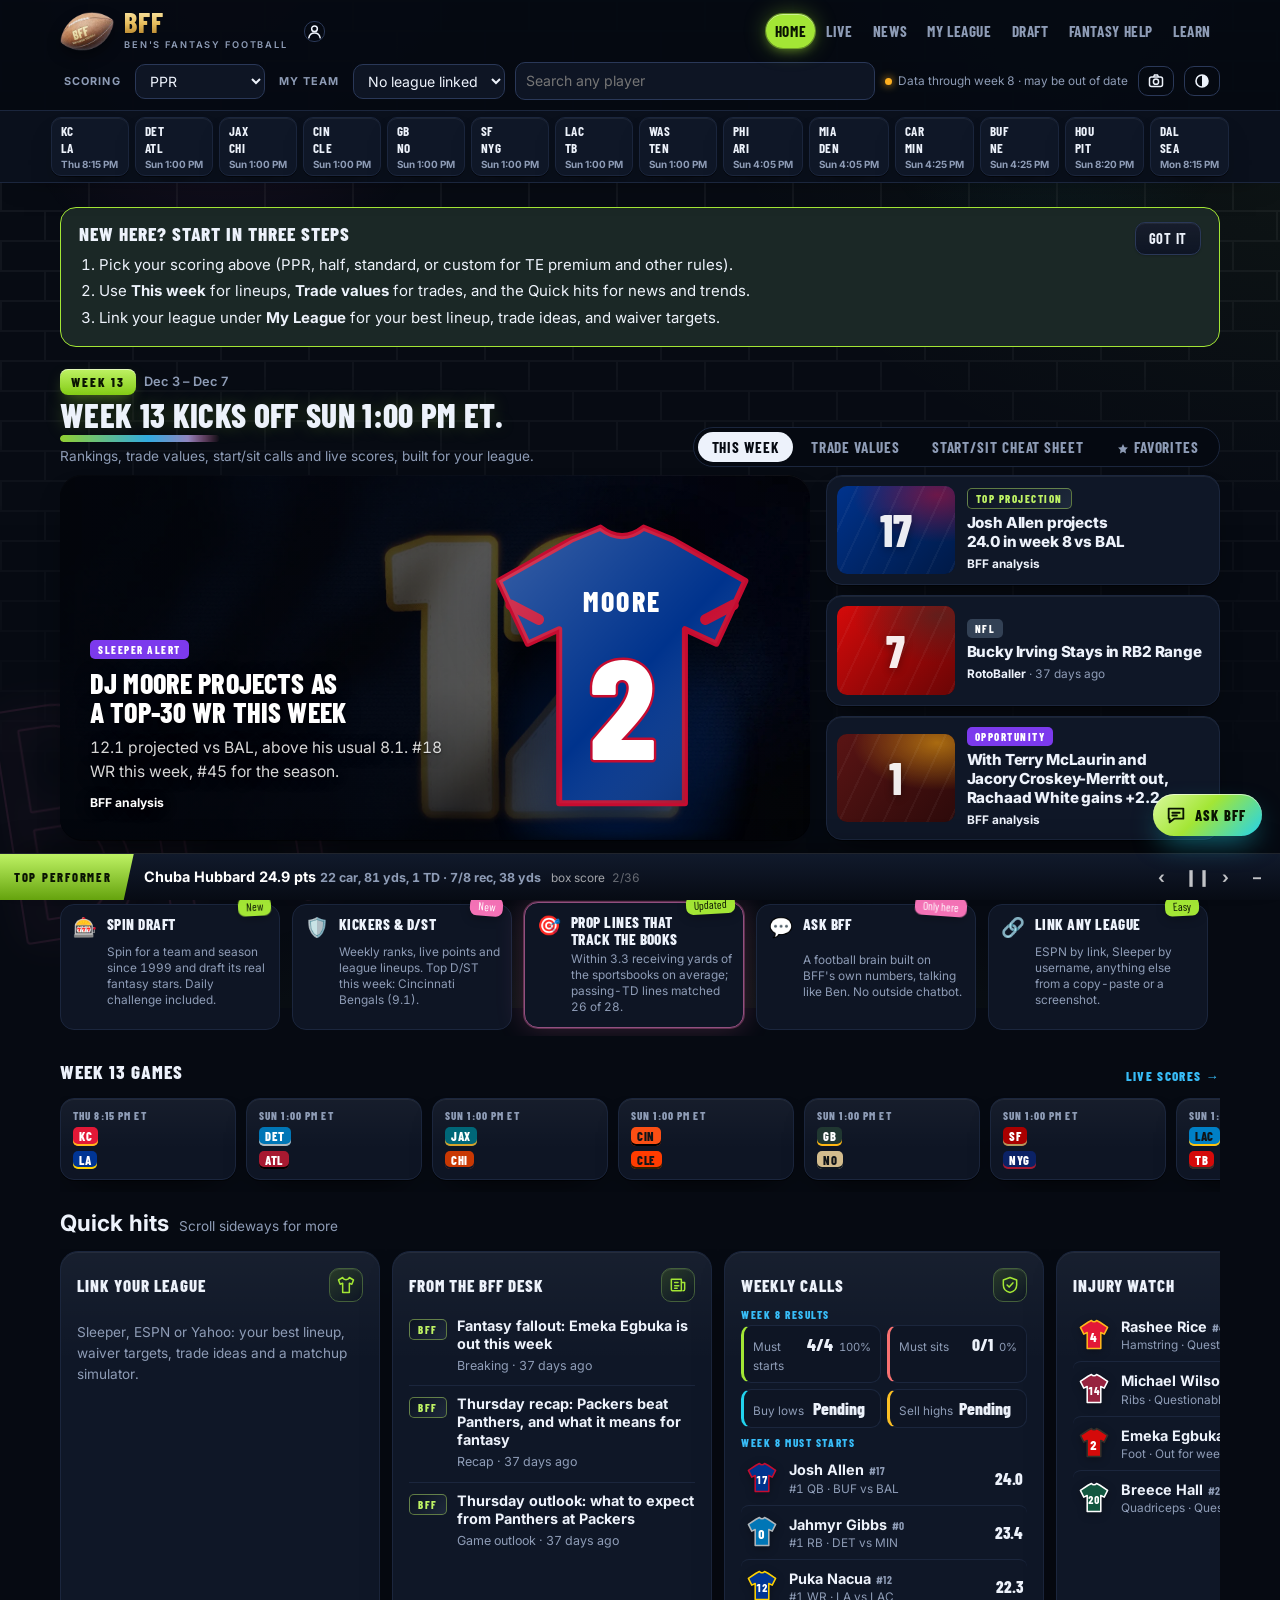
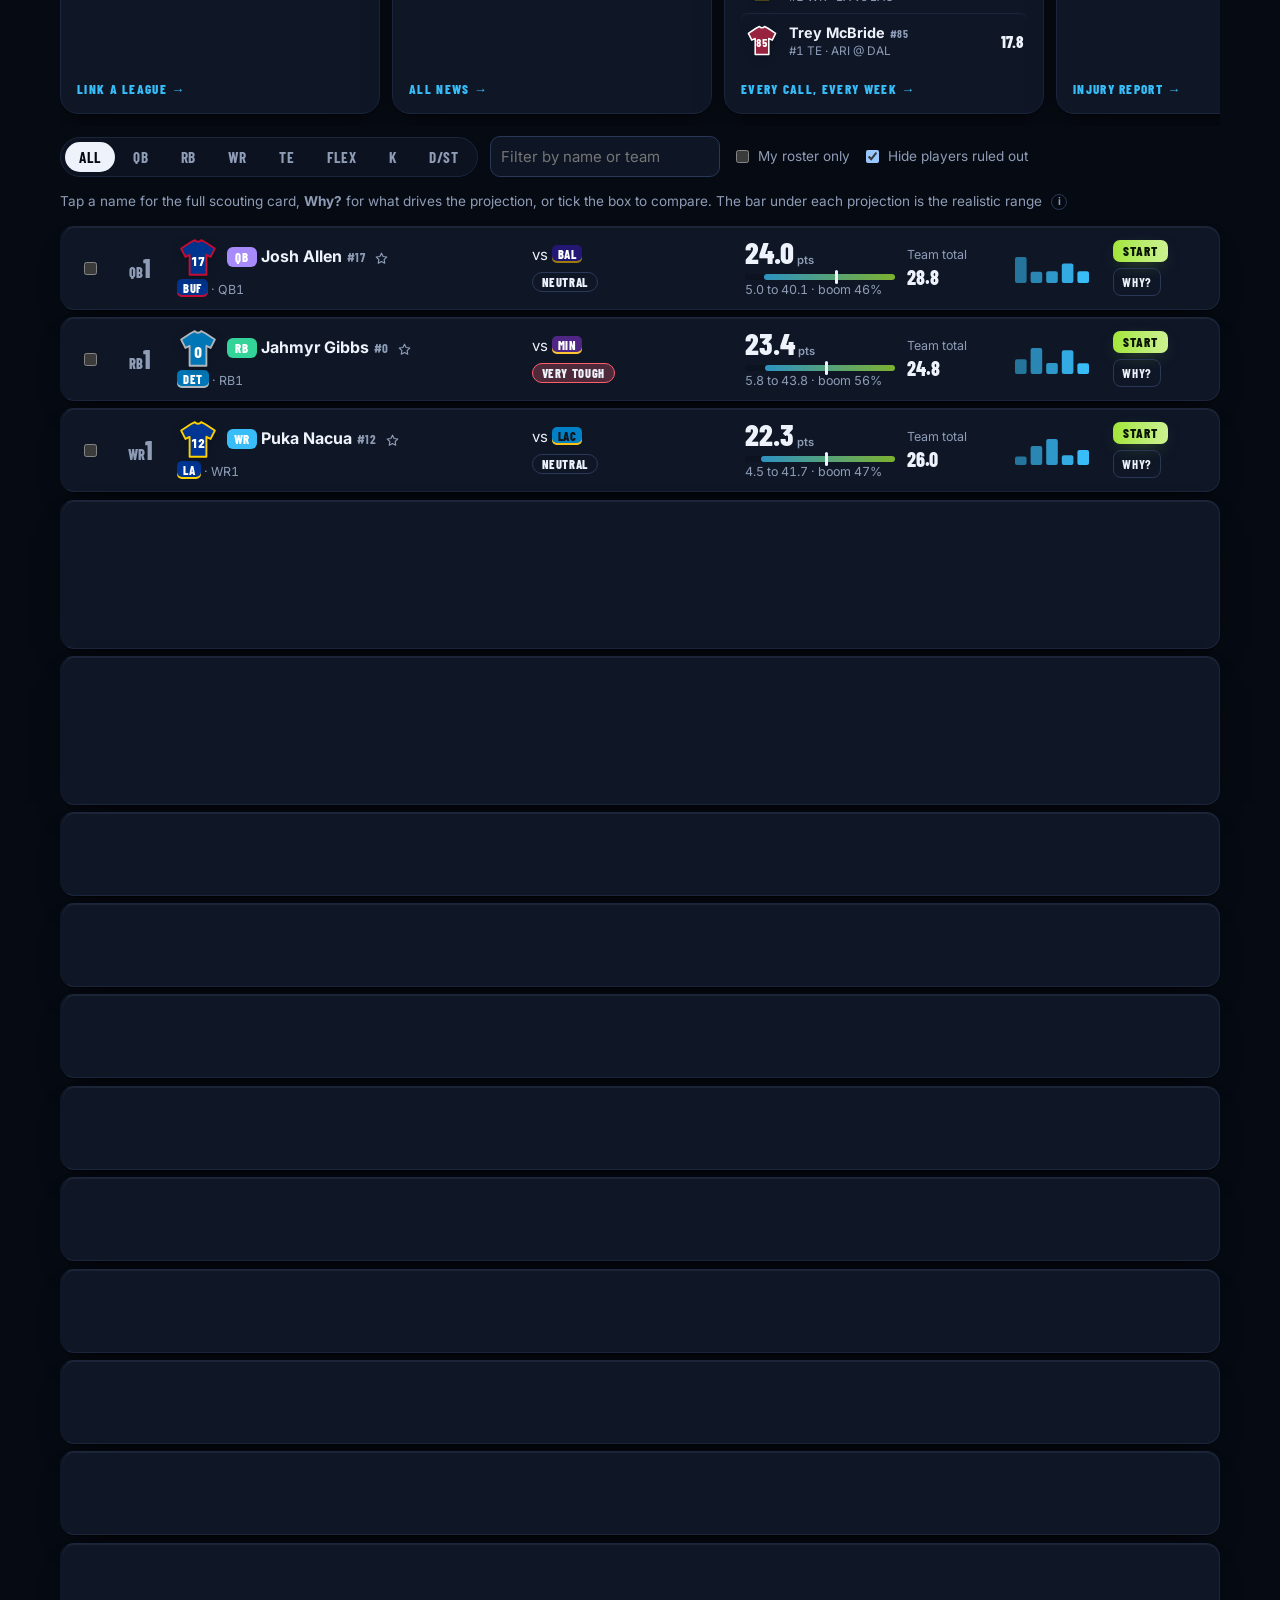
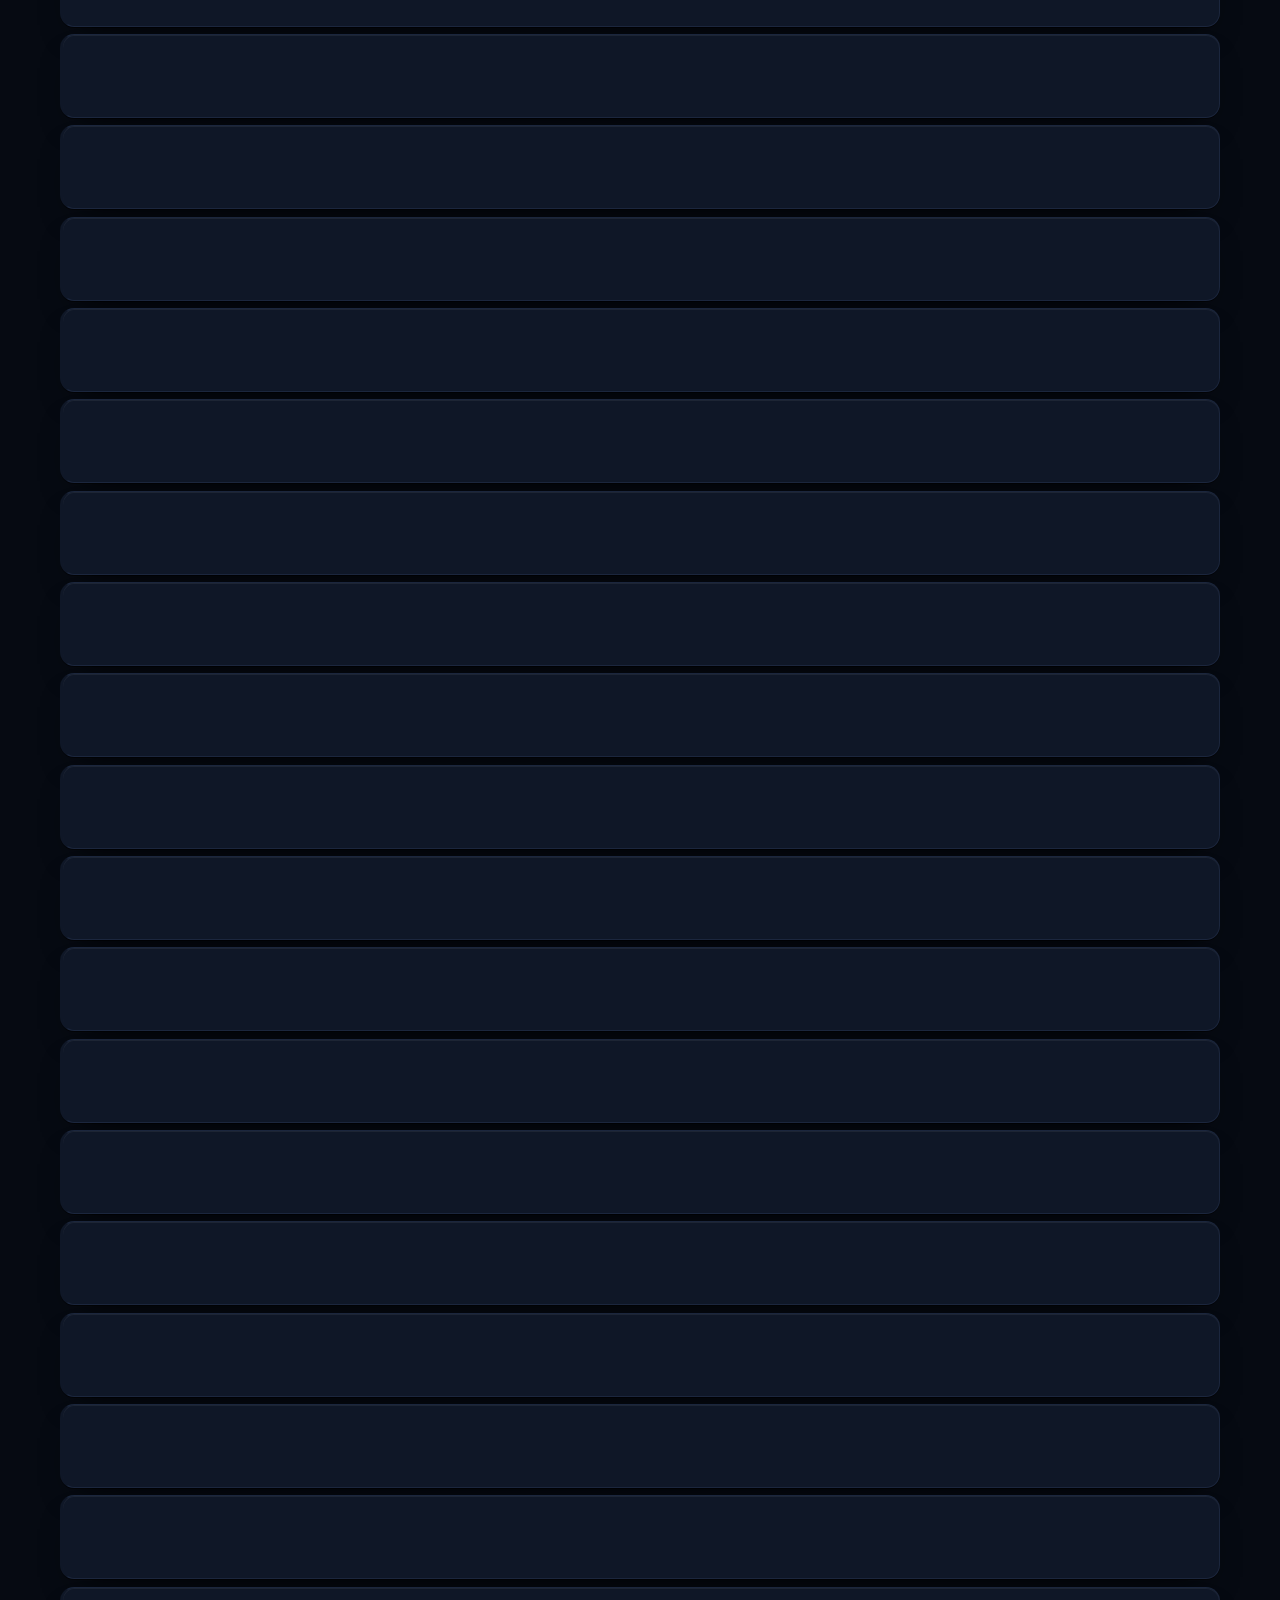
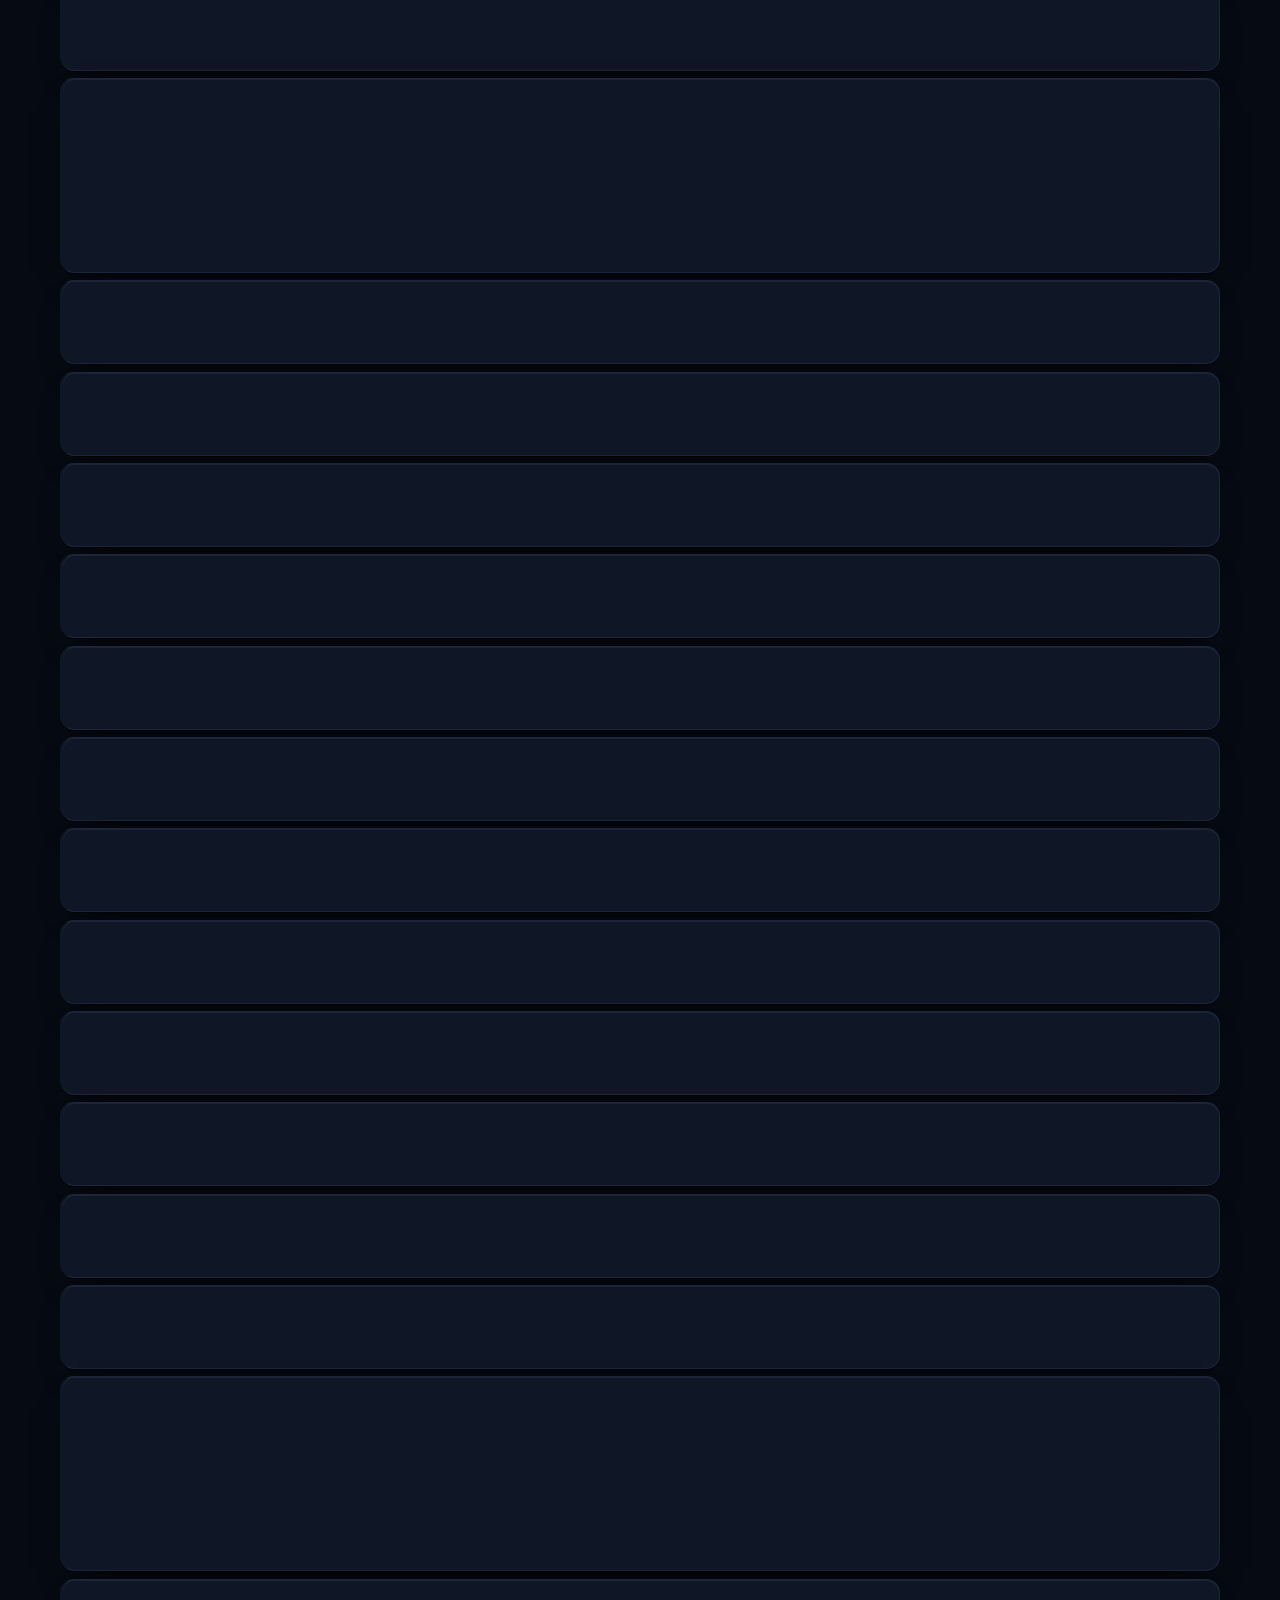
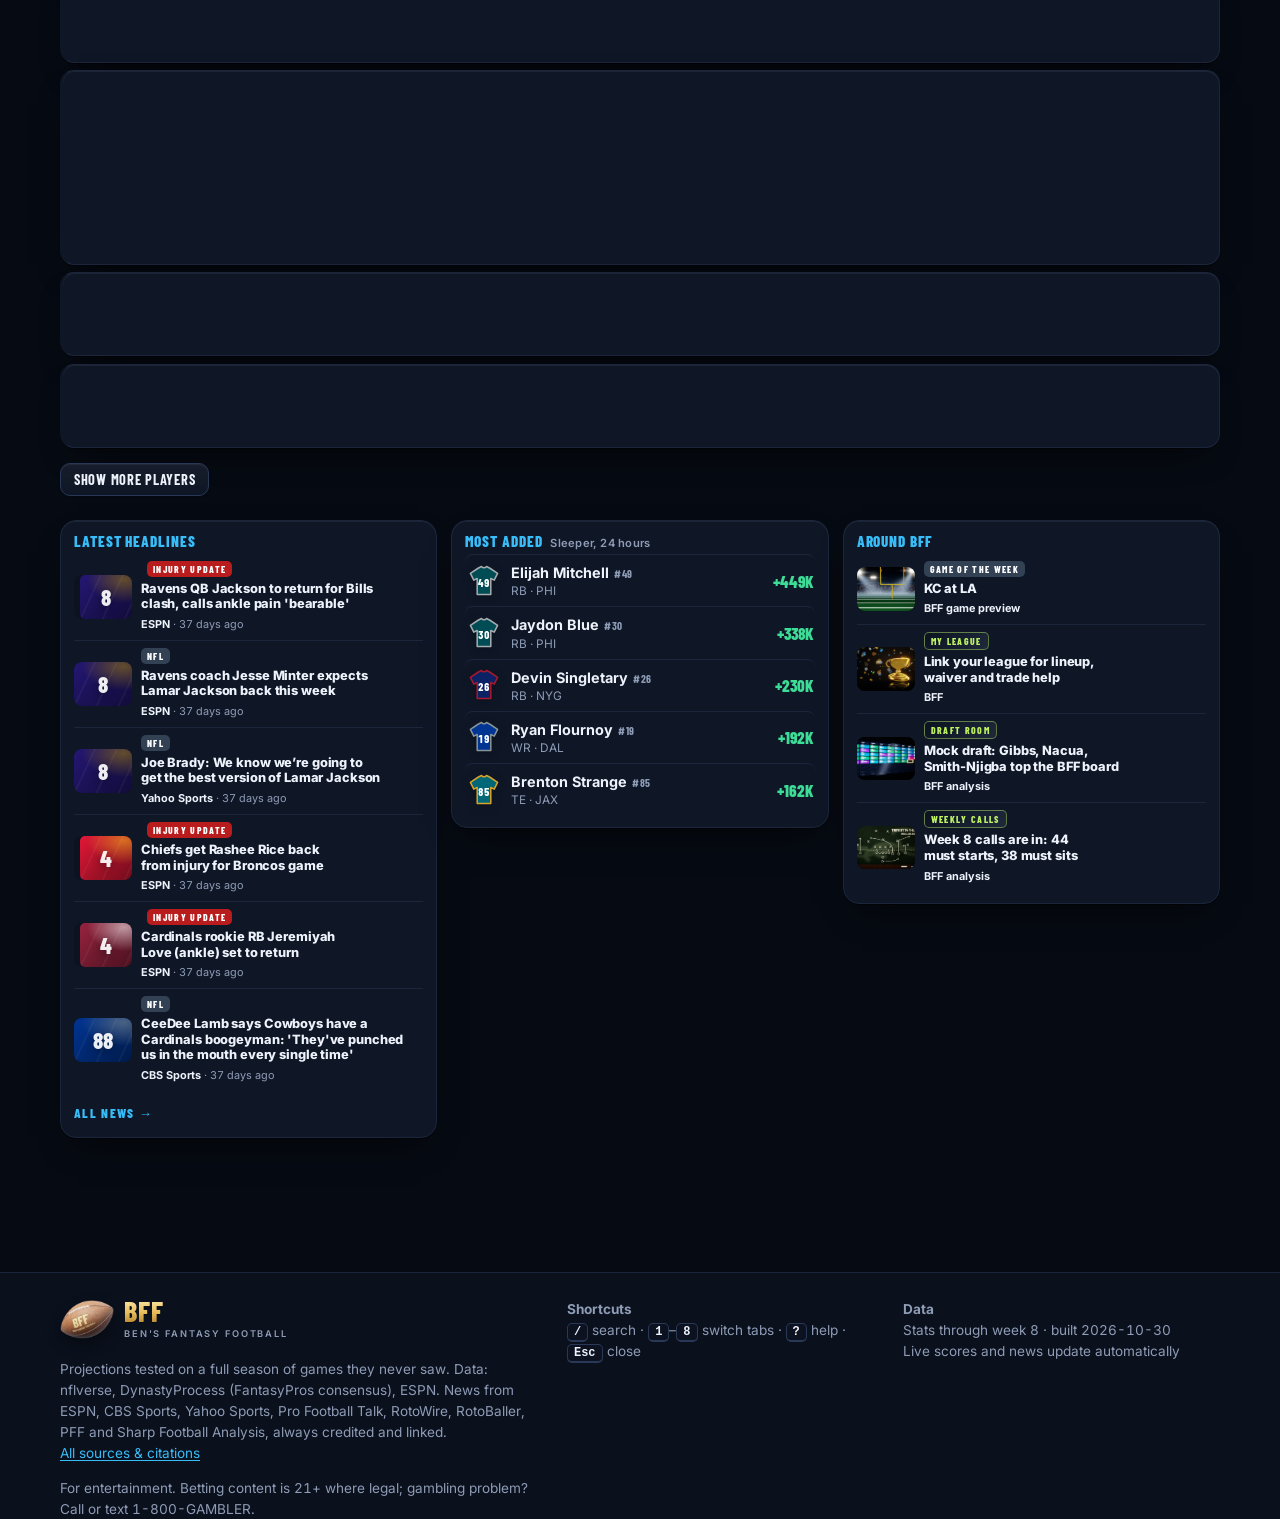
==== index.html @ 678c12a0 "Data update 2026-10-30-1916" ====
<!DOCTYPE html>
<html lang="en"><head><meta charset="utf-8"><meta name="viewport" content="width=device-width, initial-scale=1, viewport-fit=cover">
<title>BFF · Ben's Fantasy Football</title>
<script>try{var t0=localStorage.getItem('ff_theme');if(t0==null)t0='dark';if(t0==='dark'||t0==='light')document.documentElement.dataset.theme=t0}catch(e){document.documentElement.dataset.theme='dark'}</script>
<meta name="description" content="BFF · Ben's Fantasy Football: tested fantasy projections, start/sit calls, live scores, waivers, trades, and mock drafts.">
<meta property="og:title" content="BFF · Ben's Fantasy Football"><meta property="og:description" content="Tested fantasy football projections, start/sit calls, live scores, and mock drafts."><meta name="theme-color" content="#070b14">
<link rel="icon" type="image/png" href="[data-uri]"><link rel="apple-touch-icon" href="[data-uri]"><meta name="apple-mobile-web-app-capable" content="yes"><meta name="mobile-web-app-capable" content="yes"><meta name="apple-mobile-web-app-status-bar-style" content="black-translucent"><meta name="apple-mobile-web-app-title" content="BFF">
<link rel="preconnect" href="https://fonts.googleapis.com"><link rel="preconnect" href="https://fonts.gstatic.com" crossorigin>
<link href="https://fonts.googleapis.com/css2?family=Barlow+Condensed:ital,wght@0,600;0,700;0,800;1,800&family=Inter:wght@400;500;600;700&family=Permanent+Marker&display=swap" rel="stylesheet">
<style>:root{box-sizing:border-box;padding-top:env(safe-area-inset-top,0px);padding-bottom:env(safe-area-inset-bottom,0px);
--bg:#eef2f8;--bg2:#e1e7f2;--panel:rgba(255,255,255,.86);--solid:#fff;--line:#d3dbea;--line2:#bfcadf;--ink:#0b1222;--mute:#55627c;
--acc:#4d9e0b;--acc-ink:#0b1222;--acc2:#0891b2;--acc3:#c026d3;--warn:#d97706;--bad:#e11d48;--good:#059669;--live:#ef4444;
--QB:#7c3aed;--RB:#059669;--WR:#0284c7;--TE:#db2777;--glow:0 0 0 rgba(0,0,0,0);--shadow:0 1px 2px rgba(15,23,42,.06),0 8px 24px rgba(15,23,42,.06);
--yard:rgba(11,18,34,.045);--lightA:rgba(77,158,11,.10);--lightB:rgba(8,145,178,.10);--cond:"Barlow Condensed","Arial Narrow","Roboto Condensed",Impact,sans-serif}
@media (prefers-color-scheme:dark){:root:not([data-theme="light"]){--bg:#060a14;--bg2:#0c1324;--panel:rgba(15,23,42,.72);--solid:#0f172a;--line:#1e2a45;--line2:#2b3a5c;--ink:#eef3ff;--mute:#8d9cbc;
--acc:#b6ff3b;--acc-ink:#071003;--acc2:#22d3ee;--acc3:#ff4fd8;--warn:#ffb020;--bad:#ff5d6c;--good:#3ddc97;--live:#ff3b3b;--QB:#a78bfa;--RB:#34d399;--WR:#38bdf8;--TE:#f472b6;
--glow:0 0 24px rgba(182,255,59,.25);--shadow:0 10px 30px rgba(0,0,0,.35);--yard:rgba(255,255,255,.035);--lightA:rgba(182,255,59,.10);--lightB:rgba(34,211,238,.12)}}
:root[data-theme="dark"]{--bg:#060a14;--bg2:#0c1324;--panel:rgba(15,23,42,.72);--solid:#0f172a;--line:#1e2a45;--line2:#2b3a5c;--ink:#eef3ff;--mute:#8d9cbc;
--acc:#b6ff3b;--acc-ink:#071003;--acc2:#22d3ee;--acc3:#ff4fd8;--warn:#ffb020;--bad:#ff5d6c;--good:#3ddc97;--live:#ff3b3b;--QB:#a78bfa;--RB:#34d399;--WR:#38bdf8;--TE:#f472b6;
--glow:0 0 24px rgba(182,255,59,.25);--shadow:0 10px 30px rgba(0,0,0,.35);--yard:rgba(255,255,255,.035);--lightA:rgba(182,255,59,.10);--lightB:rgba(34,211,238,.12)}
*{box-sizing:border-box}html{scroll-padding-top:env(safe-area-inset-top,0px);scroll-behavior:smooth}
body{margin:0;color:var(--ink);font:15px/1.55 Inter,-apple-system,"Segoe UI",Roboto,Arial,sans-serif;font-variant-numeric:tabular-nums;-webkit-font-smoothing:antialiased;background:var(--bg);
background-image:radial-gradient(900px 500px at 8% -10%,var(--lightA),transparent 60%),radial-gradient(900px 500px at 92% -10%,var(--lightB),transparent 60%),repeating-linear-gradient(90deg,transparent 0 119px,var(--yard) 119px 120px);background-attachment:fixed}
a{color:inherit;text-decoration:none}a:hover{color:var(--acc2)}
.skip{position:absolute;left:-999px;top:8px;background:var(--acc);color:var(--acc-ink);padding:8px 12px;border-radius:8px;z-index:60}.skip:focus{left:8px}:focus-visible{outline:2px solid var(--acc2);outline-offset:2px}
/* ---------- header */
.top{position:sticky;top:0;z-index:30;background:color-mix(in srgb,var(--bg) 78%,transparent);backdrop-filter:blur(14px);-webkit-backdrop-filter:blur(14px);border-bottom:1px solid var(--line)}
.top>.in{max-width:1200px;margin:0 auto;padding:10px 20px;display:flex;align-items:center;gap:16px;flex-wrap:wrap}
.logo{display:flex;align-items:center;gap:10px}.logo svg{filter:drop-shadow(0 0 10px color-mix(in srgb,var(--acc) 50%,transparent))}
.word{font-family:var(--cond);font-weight:800;font-size:1.55rem;letter-spacing:.02em;line-height:1;text-transform:uppercase;background:linear-gradient(90deg,var(--acc),var(--acc2));-webkit-background-clip:text;background-clip:text;color:transparent}
.word small{display:block;font:600 .66rem/1.6 Inter,sans-serif;letter-spacing:.14em;color:var(--mute);-webkit-text-fill-color:var(--mute)}
nav.tabs{display:flex;gap:4px;flex-wrap:wrap;margin-left:auto}nav.tabs button{font:700 .98rem var(--cond);letter-spacing:.06em;text-transform:uppercase;background:transparent;border:1px solid transparent;color:var(--mute);padding:7px 13px;border-radius:999px;cursor:pointer}
nav.tabs button:hover{color:var(--ink);border-color:var(--line2)}nav.tabs button.on{background:var(--acc);color:var(--acc-ink);box-shadow:var(--glow)}
nav.tabs .livebtn.has::before{content:"";display:inline-block;width:8px;height:8px;border-radius:50%;background:var(--live);margin-right:6px;animation:pulse 1.4s infinite;vertical-align:1px}
.iconbtn{background:transparent;border:1px solid var(--line2);color:var(--ink);border-radius:10px;padding:6px 9px;cursor:pointer;display:inline-flex;align-items:center}
.ctrl{display:flex;gap:10px;align-items:center;flex-wrap:wrap;max-width:1200px;margin:0 auto;padding:0 20px 10px}.ctrl label{font:700 .68rem Inter,sans-serif;letter-spacing:.1em;text-transform:uppercase;color:var(--mute);margin-right:4px}
.ctrl select,.ctrl input{background:var(--solid);color:var(--ink);border:1px solid var(--line2);border-radius:10px;padding:7px 10px;font:inherit;font-size:.88rem}.ctrl .find{flex:1 1 220px;min-width:180px}
.fresh{font-size:.74rem;color:var(--mute);margin-left:auto;white-space:nowrap}.dot{display:inline-block;width:7px;height:7px;border-radius:50%;background:var(--good);margin-right:6px;box-shadow:0 0 8px var(--good)}.dot.old{background:var(--warn);box-shadow:0 0 8px var(--warn)}
/* ---------- ticker */
.ticker{overflow:hidden;border-top:1px solid var(--line);background:color-mix(in srgb,var(--solid) 60%,transparent)}.tk{display:flex;gap:10px;width:max-content;padding:7px 0;animation:tick 70s linear infinite}.ticker:hover .tk{animation-play-state:paused}
.tg{display:inline-flex;align-items:center;gap:8px;font:700 .95rem var(--cond);letter-spacing:.04em;padding:3px 12px;border-right:1px solid var(--line);white-space:nowrap;cursor:pointer}.tg .st{font:600 .7rem Inter,sans-serif;color:var(--mute);letter-spacing:.04em}
.tg .lv{color:var(--live)}.tg b.w{color:var(--acc)}
@keyframes tick{from{transform:translateX(0)}to{transform:translateX(-50%)}}@keyframes pulse{0%,100%{opacity:1;transform:scale(1)}50%{opacity:.35;transform:scale(.8)}}
/* ---------- layout */
main{max-width:1200px;margin:0 auto;padding:10px 20px 90px}.pane[hidden]{display:none}
.hero{position:relative;overflow:hidden;border:1px solid var(--line);border-radius:20px;padding:24px 26px;margin:16px 0;background:linear-gradient(135deg,color-mix(in srgb,var(--acc) 16%,var(--solid)),var(--solid) 45%,color-mix(in srgb,var(--acc2) 14%,var(--solid)));box-shadow:var(--shadow)}
.hero::after{content:"";position:absolute;inset:0;background:repeating-linear-gradient(90deg,transparent 0 59px,var(--yard) 59px 60px);pointer-events:none}
.hero h1{font:800 3rem/0.95 var(--cond);letter-spacing:.01em;text-transform:uppercase;margin:0}.hero h1 span{color:var(--acc);text-shadow:var(--glow)}.hero p{margin:8px 0 0;color:var(--mute);max-width:62ch;position:relative;z-index:1}
.hstats{display:flex;gap:10px;flex-wrap:wrap;margin-top:16px;position:relative;z-index:1}.hs{background:color-mix(in srgb,var(--solid) 70%,transparent);border:1px solid var(--line);border-radius:12px;padding:8px 14px}.hs b{display:block;font:800 1.5rem/1 var(--cond)}.hs span{font-size:.7rem;letter-spacing:.08em;text-transform:uppercase;color:var(--mute);font-weight:700}
.vh{display:flex;align-items:flex-end;justify-content:space-between;gap:12px;flex-wrap:wrap;margin:22px 0 8px}.vh h1{font:800 2.2rem/1 var(--cond);text-transform:uppercase;letter-spacing:.02em;margin:0}.vh p{margin:4px 0 0;color:var(--mute);max-width:70ch}
.panel{background:var(--panel);border:1px solid var(--line);border-radius:18px;padding:18px 20px;margin:14px 0;box-shadow:var(--shadow);backdrop-filter:blur(8px)}
.panel h2{font:800 1.35rem/1.1 var(--cond);letter-spacing:.03em;text-transform:uppercase;margin:0 0 10px;display:flex;align-items:center;gap:10px}.panel h2::before{content:"";width:10px;height:10px;transform:rotate(45deg);background:var(--acc);box-shadow:var(--glow)}
h3{font:800 1rem var(--cond);letter-spacing:.08em;text-transform:uppercase;color:var(--acc2);margin:16px 0 6px}
.m{color:var(--mute);font-size:.85rem}.grid2{display:grid;grid-template-columns:repeat(auto-fit,minmax(330px,1fr));gap:14px}
button.btn{font:700 .95rem var(--cond);letter-spacing:.06em;text-transform:uppercase;background:var(--acc);color:var(--acc-ink);border:0;border-radius:10px;padding:9px 16px;cursor:pointer;box-shadow:var(--glow)}button.btn:hover{filter:brightness(1.08)}
button.ghost{font:700 .9rem var(--cond);letter-spacing:.05em;text-transform:uppercase;background:transparent;color:var(--ink);border:1px solid var(--line2);border-radius:10px;padding:7px 13px;cursor:pointer}button.ghost:hover{border-color:var(--acc2);color:var(--acc2)}
input,select,textarea{font:inherit;color:var(--ink);background:var(--solid);border:1px solid var(--line2);border-radius:10px;padding:8px 10px;width:100%}textarea{min-height:110px;font:.8rem/1.4 ui-monospace,Menlo,monospace}label.lb{display:block;font:700 .68rem Inter,sans-serif;letter-spacing:.1em;text-transform:uppercase;color:var(--mute);margin:8px 0 4px}
.chk{display:inline-flex;align-items:center;gap:6px;font-size:.85rem;color:var(--mute);cursor:pointer}.chk input{width:auto}
.pills{display:inline-flex;gap:4px;background:var(--bg2);border:1px solid var(--line);border-radius:999px;padding:4px;flex-wrap:wrap}.pills button{font:700 .95rem var(--cond);letter-spacing:.06em;text-transform:uppercase;border:0;background:transparent;color:var(--mute);padding:6px 14px;border-radius:999px;cursor:pointer}.pills button.on{background:var(--ink);color:var(--bg)}
.bar{display:flex;gap:12px;align-items:center;flex-wrap:wrap;margin:6px 0 12px}
.empty{border:1px dashed var(--line2);border-radius:14px;padding:26px;text-align:center;color:var(--mute)}
.note{border-left:3px solid var(--acc2);background:color-mix(in srgb,var(--acc2) 8%,transparent);border-radius:0 10px 10px 0;padding:10px 14px;font-size:.88rem;margin:10px 0}
/* ---------- badges, chips */
.pos{display:inline-flex;align-items:center;justify-content:center;min-width:30px;height:20px;padding:0 6px;border-radius:6px;font:800 .8rem var(--cond);letter-spacing:.05em;color:#fff}.pos.QB{background:var(--QB)}.pos.RB{background:var(--RB)}.pos.WR{background:var(--WR)}.pos.TE{background:var(--TE)}
.team{display:inline-flex;align-items:center;gap:6px;font:700 .9rem var(--cond);letter-spacing:.05em}.team i{width:9px;height:9px;border-radius:50%;display:inline-block;box-shadow:0 0 0 1px var(--line2)}
.inj{display:inline-block;font:800 .72rem var(--cond);letter-spacing:.05em;padding:1px 6px;border-radius:5px;background:var(--bad);color:#fff;margin-left:6px;vertical-align:2px}.inj.Q{background:var(--warn);color:#1b1300}
.prac{display:inline-block;font:700 .68rem Inter,sans-serif;padding:1px 6px;border-radius:5px;border:1px solid var(--line2);color:var(--mute);margin-left:4px;vertical-align:2px}
.gr{display:inline-block;padding:2px 9px;border-radius:999px;font:800 .78rem var(--cond);letter-spacing:.05em;text-transform:uppercase;border:1px solid var(--line2)}
.gr.g2{background:color-mix(in srgb,var(--good) 26%,transparent);border-color:var(--good)}.gr.g1{background:color-mix(in srgb,var(--good) 12%,transparent)}.gr.b1{background:color-mix(in srgb,var(--bad) 12%,transparent)}.gr.b2{background:color-mix(in srgb,var(--bad) 26%,transparent);border-color:var(--bad)}
.verdict{display:inline-block;font:800 .82rem var(--cond);letter-spacing:.08em;text-transform:uppercase;padding:3px 10px;border-radius:7px}.verdict.start{background:var(--acc);color:var(--acc-ink);box-shadow:var(--glow)}.verdict.flex{background:color-mix(in srgb,var(--acc2) 22%,transparent);color:var(--ink);border:1px solid var(--acc2)}.verdict.sit{background:transparent;color:var(--mute);border:1px solid var(--line2)}
.pill{display:inline-block;font:700 .72rem Inter,sans-serif;padding:1px 8px;border-radius:999px;background:color-mix(in srgb,var(--acc3) 16%,transparent);border:1px solid color-mix(in srgb,var(--acc3) 45%,transparent)}
.tip{display:inline-flex;align-items:center;justify-content:center;width:16px;height:16px;border-radius:50%;border:1px solid var(--line2);font:700 .66rem Inter,sans-serif;color:var(--mute);cursor:help;position:relative;margin-left:5px;vertical-align:1px}
.tip:hover::after,.tip:focus::after{content:attr(data-tip);position:absolute;left:50%;bottom:130%;transform:translateX(-50%);width:max-content;max-width:260px;background:var(--ink);color:var(--bg);font:500 .78rem/1.4 Inter,sans-serif;text-transform:none;letter-spacing:0;padding:8px 10px;border-radius:8px;z-index:40;white-space:normal;box-shadow:var(--shadow)}
/* ---------- rankings */
.tier{display:flex;align-items:center;gap:10px;margin:18px 0 6px;font:800 1.05rem var(--cond);letter-spacing:.08em;text-transform:uppercase;color:var(--acc2)}.tier::after{content:"";flex:1;height:1px;background:linear-gradient(90deg,var(--acc2),transparent)}.tier span{font:600 .78rem Inter,sans-serif;letter-spacing:0;text-transform:none;color:var(--mute)}
.row{display:grid;grid-template-columns:26px 50px minmax(200px,1.7fr) minmax(130px,1fr) 150px 96px 86px 92px;gap:12px;align-items:center;background:var(--panel);border:1px solid var(--line);border-radius:14px;padding:10px 14px;margin:7px 0;transition:border-color .15s,transform .15s}
.row:hover{border-color:var(--line2);transform:translateY(-1px)}.row.sel{border-color:var(--acc);box-shadow:var(--glow)}.row input{width:auto;accent-color:var(--acc)}
.rk{font:800 1.6rem/1 var(--cond);color:var(--mute);text-align:center}.pnm{font-weight:700;font-size:1rem}.pnm:hover{color:var(--acc2)}.sub{color:var(--mute);font-size:.78rem}
.proj{font:800 1.9rem/1 var(--cond)}.proj small{font:600 .7rem Inter,sans-serif;color:var(--mute);margin-left:3px}
.rng{position:relative;height:6px;border-radius:99px;background:var(--bg2);margin-top:6px}.rng i{position:absolute;top:0;height:100%;border-radius:99px;background:linear-gradient(90deg,var(--acc2),var(--acc));opacity:.75}.rng u{position:absolute;top:-4px;width:3px;height:14px;border-radius:2px;background:var(--ink)}
.spark{display:block}.whybtn{font:700 .8rem var(--cond);letter-spacing:.06em;text-transform:uppercase;background:transparent;border:1px solid var(--line2);color:var(--ink);border-radius:8px;padding:5px 8px;cursor:pointer}.whybtn:hover{border-color:var(--acc);color:var(--acc)}
.why{grid-column:1/-1;border-top:1px dashed var(--line2);padding-top:10px;margin-top:4px;display:grid;grid-template-columns:minmax(260px,1fr) minmax(260px,1.2fr);gap:18px}
.wb{display:grid;grid-template-columns:120px 1fr 52px;gap:8px;align-items:center;font-size:.84rem;margin:5px 0}.wb .t{height:9px;border-radius:99px;background:var(--bg2);position:relative}.wb .t i{position:absolute;top:0;height:100%;border-radius:99px}.wb b{text-align:right;font-family:var(--cond);font-size:1rem}
@media(max-width:900px){.row{grid-template-columns:24px 36px 1fr 96px;row-gap:6px}.row .c-vegas,.row .c-spark{display:none}.row .c-match{grid-column:3}.row .c-verd{grid-column:4}.why{grid-template-columns:1fr}}
.tray{position:fixed;left:50%;bottom:16px;transform:translateX(-50%);z-index:35;width:min(1100px,calc(100% - 24px));background:var(--solid);border:1px solid var(--acc);border-radius:18px;box-shadow:var(--shadow),var(--glow);padding:14px 16px}
.tray h2{font:800 1.2rem var(--cond);text-transform:uppercase;letter-spacing:.04em;margin:0 0 8px}.cmp{display:grid;grid-template-columns:repeat(auto-fit,minmax(210px,1fr));gap:10px}
.cbox{border:1px solid var(--line);border-radius:12px;padding:10px 12px;background:var(--panel)}.cbox.win{border-color:var(--acc);box-shadow:var(--glow)}.cbox .big{font:800 2rem/1 var(--cond)}
/* ---------- player card */
.pcard{position:relative;overflow:hidden;border-radius:22px;border:1px solid var(--line);padding:22px 24px;background:linear-gradient(135deg,color-mix(in srgb,var(--pc) 30%,var(--solid)),var(--solid) 55%);box-shadow:var(--shadow)}
.pcard::before{content:"";position:absolute;right:-60px;top:-60px;width:260px;height:260px;border-radius:50%;background:radial-gradient(circle,color-mix(in srgb,var(--pc) 45%,transparent),transparent 70%)}
.pname{font:800 3rem/0.95 var(--cond);text-transform:uppercase;letter-spacing:.01em;margin:6px 0 4px;position:relative}.pmeta{color:var(--mute);position:relative}
.tiles{display:grid;grid-template-columns:repeat(auto-fit,minmax(150px,1fr));gap:10px;margin-top:16px;position:relative}.tile{background:color-mix(in srgb,var(--solid) 75%,transparent);border:1px solid var(--line);border-radius:14px;padding:10px 12px}
.tile span{display:flex;align-items:center;font:700 .66rem Inter,sans-serif;letter-spacing:.1em;text-transform:uppercase;color:var(--mute)}.tile b{display:block;font:800 1.7rem/1.05 var(--cond);margin-top:3px}.tile em{font-style:normal;font-size:.76rem;color:var(--mute)}
.strip{display:grid;grid-template-columns:repeat(auto-fill,minmax(92px,1fr));gap:8px}.wk{border-radius:12px;padding:8px 10px;border:1px solid var(--line);text-align:center}.wk b{display:block;font:800 1.25rem var(--cond)}.wk span{font-size:.72rem;color:var(--mute)}
.chart{width:100%;height:auto;display:block}.chart text{font:600 10px Inter,sans-serif;fill:var(--mute)}
.key{margin:0;padding-left:18px}.key li{margin:6px 0}
/* ---------- tables */
.scroll{overflow-x:auto}table{border-collapse:collapse;width:100%;min-width:520px;font-size:.88rem}th{font:700 .68rem Inter,sans-serif;letter-spacing:.1em;text-transform:uppercase;color:var(--mute);text-align:left;padding:8px;border-bottom:2px solid var(--acc2)}td{padding:8px;border-bottom:1px solid var(--line)}tr:hover td{background:color-mix(in srgb,var(--acc2) 6%,transparent)}
.heat td{text-align:center;font:800 1.05rem var(--cond);letter-spacing:.02em}.heat td:first-child{text-align:left}.heat td .sub{font:500 .68rem Inter,sans-serif}
.mrow{display:flex;justify-content:space-between;align-items:center;gap:10px;padding:8px 0;border-bottom:1px solid var(--line);font-size:.9rem}.mrow:last-child{border-bottom:0}.mrow b{font-family:var(--cond);font-size:1.1rem}
/* ---------- live */
.games{display:grid;grid-template-columns:repeat(auto-fill,minmax(260px,1fr));gap:12px}
.game{position:relative;border:1px solid var(--line);border-radius:16px;padding:12px 14px;background:var(--panel);cursor:pointer;transition:transform .15s,border-color .15s}.game:hover{transform:translateY(-2px);border-color:var(--acc2)}
.game.in{border-color:var(--live);box-shadow:0 0 0 1px var(--live),0 0 22px color-mix(in srgb,var(--live) 30%,transparent)}.game.rz::after{content:"RED ZONE";position:absolute;right:12px;bottom:10px;font:800 .7rem var(--cond);letter-spacing:.1em;color:var(--live)}
.gtop{display:flex;justify-content:space-between;font:700 .72rem Inter,sans-serif;letter-spacing:.06em;text-transform:uppercase;color:var(--mute);margin-bottom:6px}.gtop .lv{color:var(--live)}.gtop .lv::before{content:"";display:inline-block;width:7px;height:7px;border-radius:50%;background:var(--live);margin-right:5px;animation:pulse 1.4s infinite}
.gteam{display:flex;justify-content:space-between;align-items:center;font:800 1.5rem/1.25 var(--cond);letter-spacing:.03em}.gteam .sc{font-size:1.9rem}.gteam.lose{opacity:.55}.gteam .poss::after{content:"\25C2";color:var(--acc);margin-left:6px;font-size:1rem}
.gfoot{display:flex;justify-content:space-between;gap:8px;font-size:.74rem;color:var(--mute);margin-top:4px}
.drawer{border:1px solid var(--acc2);border-radius:18px;background:var(--solid);padding:16px 18px;margin:14px 0;box-shadow:var(--shadow)}
.fpt{font:800 1.15rem var(--cond);color:var(--acc)}
.prog{height:8px;border-radius:99px;background:var(--bg2);position:relative;overflow:hidden;margin-top:4px}.prog i{position:absolute;inset:0 auto 0 0;border-radius:99px;background:linear-gradient(90deg,var(--acc2),var(--acc))}
/* ---------- league + help */
.trade{display:grid;grid-template-columns:1fr auto 1fr;gap:10px;align-items:center;border:1px solid var(--line);border-radius:14px;padding:10px 12px;margin:8px 0;background:var(--panel)}.trade .arrow{font:800 1.4rem var(--cond);color:var(--acc)}
.gain{font-weight:800}.gain.pos{color:var(--good)}.gain.neg{color:var(--bad)}
.steps{display:grid;grid-template-columns:repeat(auto-fit,minmax(220px,1fr));gap:12px;counter-reset:s}.step{border:1px solid var(--line);border-radius:14px;padding:14px;background:var(--panel);counter-increment:s;position:relative}.step::before{content:counter(s);position:absolute;right:12px;top:6px;font:800 2.4rem var(--cond);color:color-mix(in srgb,var(--acc) 55%,transparent)}.step b{font:800 1.15rem var(--cond);text-transform:uppercase;letter-spacing:.04em}
.gloss{display:grid;grid-template-columns:repeat(auto-fit,minmax(260px,1fr));gap:10px}.gloss div{border:1px solid var(--line);border-radius:12px;padding:10px 12px;background:var(--panel)}.gloss b{display:block;font:800 1.05rem var(--cond);letter-spacing:.04em;text-transform:uppercase;color:var(--acc2)}
details.fold{border:1px solid var(--line);border-radius:14px;background:var(--panel);padding:0 16px;margin:10px 0}details.fold[open]{padding-bottom:14px}details.fold summary{cursor:pointer;list-style:none;padding:12px 0;font:800 1.05rem var(--cond);letter-spacing:.05em;text-transform:uppercase;display:flex;justify-content:space-between}details.fold summary::after{content:"+";color:var(--acc)}details.fold[open] summary::after{content:"\2013"}details.fold summary::-webkit-details-marker{display:none}
.welcome{display:flex;gap:16px;align-items:flex-start;justify-content:space-between;border:1px solid var(--acc);border-radius:16px;padding:14px 18px;background:color-mix(in srgb,var(--acc) 9%,var(--solid));margin:14px 0}.welcome ol{margin:6px 0 0;padding-left:20px}.welcome li{margin:3px 0}
@media(prefers-reduced-motion:reduce){*{animation:none!important;transition:none!important}html{scroll-behavior:auto}}
@media print{.top,.ticker,.tray{display:none}}

.ctrl select{width:auto;min-width:130px}.ctrl .find{width:auto}.ctrl label{margin-left:4px}

.titem{display:grid;grid-template-columns:1fr auto;gap:4px 12px;align-items:center;border:1px solid var(--line);border-radius:14px;padding:10px 12px;margin:8px 0;background:var(--panel)}
.titem .tv{text-align:right}.titem .tv b{display:block;font:800 1.6rem/1 var(--cond)}.titem .tv span{font:600 .66rem Inter,sans-serif;letter-spacing:.08em;text-transform:uppercase;color:var(--mute)}
.titem .tr{grid-column:1/-1;font-size:.84rem;color:var(--mute)}.up2{color:var(--good)}.dn2{color:var(--bad)}
.vtile{border:1px solid var(--line);border-radius:14px;padding:12px 14px;background:var(--panel)}.vtile b{display:block;font:800 1.7rem/1.05 var(--cond)}.vtile span{font-size:.8rem;color:var(--mute)}
.own{font:700 .7rem Inter,sans-serif;padding:1px 7px;border-radius:999px;border:1px solid var(--line2);color:var(--mute);margin-left:6px}.own.av{border-color:var(--good);color:var(--good)}.own.me{border-color:var(--acc);color:var(--acc)}

/* ---------- avatars, team badges */
.av{position:relative;flex:none;display:inline-grid;place-items:center;width:var(--s);height:var(--s);border-radius:50%;overflow:hidden;vertical-align:middle;
background:radial-gradient(circle at 30% 25%,color-mix(in srgb,var(--c1) 70%,#fff 30%),var(--c1) 55%,color-mix(in srgb,var(--c2) 85%,#000));box-shadow:0 0 0 2px var(--pc),0 2px 8px rgba(0,0,0,.25);margin-right:8px}
.av b{font:800 calc(var(--s)*.42)/1 var(--cond);color:#fff;letter-spacing:.02em;text-shadow:0 1px 2px rgba(0,0,0,.45)}
.av img{position:absolute;inset:0;width:100%;height:100%;object-fit:cover;object-position:50% 12%;background:color-mix(in srgb,var(--c1) 35%,var(--solid));transform:scale(1.25) translateY(8%)}
.pl{display:inline-flex;align-items:center;vertical-align:middle}
.team .sh,.tb.sh{display:inline-block;width:calc(var(--s,14px)*.86);height:var(--s,14px);clip-path:polygon(50% 0,100% 14%,100% 58%,50% 100%,0 58%,0 14%);background:linear-gradient(180deg,var(--c1) 0 58%,var(--c2) 58% 72%,var(--c1) 72%);box-shadow:none;border-radius:0}
.team img.lg{width:18px;height:18px;object-fit:contain}
/* ---------- dynamic player hero */
.phero{position:relative;overflow:hidden;border-radius:24px;border:1px solid var(--line);min-height:300px;display:grid;grid-template-columns:minmax(220px,340px) 1fr;align-items:end;
background:linear-gradient(120deg,color-mix(in srgb,var(--c1) 60%,#05070d),color-mix(in srgb,var(--c1) 26%,#0b1020) 55%,#0b1020);box-shadow:var(--shadow);transform-style:preserve-3d;transition:transform .25s ease-out;color:#fff}
.phbg{position:absolute;inset:-40%;background:conic-gradient(from 0deg,transparent 0 20%,color-mix(in srgb,var(--c2) 45%,transparent) 30%,transparent 40% 70%,color-mix(in srgb,var(--pc) 40%,transparent) 80%,transparent 90%);animation:spin 14s linear infinite;opacity:.55;filter:blur(30px)}
.phero::before{content:"";position:absolute;inset:0;background:repeating-linear-gradient(115deg,transparent 0 22px,rgba(255,255,255,.04) 22px 24px);pointer-events:none}
.phnum{position:absolute;right:-10px;bottom:-60px;font:800 21rem/1 var(--cond);color:rgba(255,255,255,.07);letter-spacing:-.04em;pointer-events:none;user-select:none}
.phimg{position:relative;align-self:stretch;display:grid;place-items:end center;transform:translateZ(40px)}
.phimg img.cut{max-height:300px;max-width:100%;filter:drop-shadow(0 18px 30px rgba(0,0,0,.55));animation:float 5s ease-in-out infinite}
.bigav{display:none;place-items:center;width:200px;height:200px;margin:40px 0 30px;border-radius:50%;background:radial-gradient(circle at 30% 25%,color-mix(in srgb,var(--c1) 60%,#fff 40%),var(--c1) 55%,color-mix(in srgb,var(--c2) 80%,#000));box-shadow:0 0 0 5px var(--pc),0 0 50px color-mix(in srgb,var(--pc) 60%,transparent),0 20px 40px rgba(0,0,0,.5);animation:float 5s ease-in-out infinite;position:relative}
.phimg.nophoto .bigav{display:grid}.bigav b{font:800 5.4rem/1 var(--cond);color:#fff;text-shadow:0 4px 12px rgba(0,0,0,.45)}.bigav span{position:absolute;bottom:22px;font:800 1.2rem var(--cond);letter-spacing:.08em;color:rgba(255,255,255,.85)}
.phtxt{position:relative;padding:26px 28px;transform:translateZ(25px)}.phtxt .pname{color:#fff;text-shadow:0 4px 18px rgba(0,0,0,.4);font-size:3.6rem}.phtxt .pmeta{color:rgba(255,255,255,.78)}
.phtxt .team{color:#fff}.phero .shine{position:absolute;inset:0;background:radial-gradient(500px circle at var(--mx,50%) var(--my,50%),rgba(255,255,255,.12),transparent 45%);pointer-events:none}
@media(max-width:700px){.phero{grid-template-columns:1fr}.phimg{place-items:center}.phtxt .pname{font-size:2.6rem}.phnum{font-size:13rem}}
@keyframes spin{to{transform:rotate(360deg)}}@keyframes float{0%,100%{transform:translateY(0)}50%{transform:translateY(-8px)}}
/* ---------- quick interaction animations */
.pane:not([hidden]){animation:paneIn .28s cubic-bezier(.2,.7,.2,1)}
@keyframes paneIn{from{opacity:0;transform:translateY(10px)}to{opacity:1;transform:none}}
.ani{animation:fadeUp .38s cubic-bezier(.2,.7,.2,1) both;animation-delay:calc(min(var(--i,0),14)*28ms)}
@keyframes fadeUp{from{opacity:0;transform:translateY(12px)}to{opacity:1;transform:none}}
.why{animation:expand .26s ease-out}@keyframes expand{from{opacity:0;transform:translateY(-8px)}}
.row.sel{animation:selPop .35s ease-out}@keyframes selPop{0%{transform:scale(1)}40%{transform:scale(1.012)}100%{transform:scale(1)}}
button,.game,.row,.titem,.tile,.pills button,nav.tabs button{transition:transform .14s ease,background-color .2s,border-color .2s,color .2s,box-shadow .2s}
button:active,.pills button:active{transform:scale(.95)}.tile:hover,.titem:hover,.vtile:hover{transform:translateY(-2px);border-color:var(--line2)}
.rip{position:absolute;border-radius:50%;pointer-events:none;background:currentColor;opacity:.28;transform:scale(0);animation:rip .5s ease-out forwards}@keyframes rip{to{transform:scale(1);opacity:0}}
button.btn,button.ghost,.pills button,nav.tabs button,.whybtn{position:relative;overflow:hidden}
.game.flash{animation:flash 1.2s ease-out}@keyframes flash{0%{box-shadow:0 0 0 3px var(--acc),0 0 40px var(--acc)}100%{box-shadow:none}}
.tray:not([hidden]){animation:trayIn .3s cubic-bezier(.2,.7,.2,1)}@keyframes trayIn{from{opacity:0;transform:translate(-50%,20px)}to{opacity:1;transform:translate(-50%,0)}}
#cmpwrap .panel{animation:fadeUp .3s ease-out}
.photobtn.off{opacity:.5}

[hidden]{display:none!important}
nav.tabs button{padding:7px 11px}

@media(max-width:700px){.top{position:relative}.word small{display:none}nav.tabs{flex-wrap:nowrap;overflow-x:auto;width:100%;margin-left:0;scrollbar-width:none;-webkit-mask-image:linear-gradient(90deg,#000 88%,transparent)}nav.tabs::-webkit-scrollbar{display:none}nav.tabs button{flex:none}
.top>.in{gap:10px;padding:10px 14px}.ctrl{padding:0 14px 10px;gap:8px}.ctrl label{display:none}.ctrl select{flex:1 1 40%;min-width:0}.ctrl .find{flex:1 1 100%}.fresh{margin-left:0}main{padding:6px 14px 90px}.hero h1{font-size:2.3rem}}

/* ---------- v3: real photos/logos where allowed, jerseys and team tags otherwise */
.avw{position:relative;display:inline-flex;flex:none;margin-right:8px;vertical-align:middle}
.av.ph{margin-right:0;background:color-mix(in srgb,var(--c1) 40%,var(--solid))}.av.ph img{transform:scale(1.18) translateY(6%)}
.avn{position:absolute;right:-6px;bottom:-4px;font:800 .62rem/1 var(--cond);font-style:normal;padding:2px 4px;border-radius:5px;background:var(--ink);color:var(--bg);letter-spacing:.02em}
.jr{flex:none;margin-right:8px;vertical-align:middle;filter:drop-shadow(0 2px 4px rgba(0,0,0,.3));overflow:visible}
.jn{font:700 .8rem var(--cond);color:var(--mute);margin-left:5px;letter-spacing:.03em}
.tt{display:inline-block;font:800 .78rem/1 var(--cond);letter-spacing:.05em;padding:3px 6px;border-radius:5px;background:var(--c1);box-shadow:inset 0 -2px 0 var(--c2);vertical-align:1px}
.team img.lg{width:20px;height:20px;object-fit:contain;margin-right:2px}
.bigjr{display:none}.phimg.nophoto .bigjr{display:block;margin:26px 0 18px;animation:float 5s ease-in-out infinite;filter:drop-shadow(0 22px 30px rgba(0,0,0,.55))}
/* ---------- v3: transitions */
.top{view-transition-name:hdr}
::view-transition-group(*){animation-duration:.4s;animation-timing-function:cubic-bezier(.2,.7,.2,1)}
html[data-vt=fwd]::view-transition-old(root){animation:vtOutL .26s both cubic-bezier(.4,0,1,1)}html[data-vt=fwd]::view-transition-new(root){animation:vtInR .34s both cubic-bezier(0,0,.2,1)}
html[data-vt=back]::view-transition-old(root){animation:vtOutR .26s both cubic-bezier(.4,0,1,1)}html[data-vt=back]::view-transition-new(root){animation:vtInL .34s both cubic-bezier(0,0,.2,1)}
html[data-vt=open]::view-transition-old(root){animation:vtFade .24s both}html[data-vt=open]::view-transition-new(root){animation:vtZoom .38s both cubic-bezier(0,0,.2,1)}
::view-transition-group(pav),::view-transition-group(pnm){animation-duration:.48s}
@keyframes vtOutL{to{opacity:0;transform:translateX(-5%)}}@keyframes vtInR{from{opacity:0;transform:translateX(5%)}}@keyframes vtOutR{to{opacity:0;transform:translateX(5%)}}@keyframes vtInL{from{opacity:0;transform:translateX(-5%)}}
@keyframes vtFade{to{opacity:0}}@keyframes vtZoom{from{opacity:0;transform:scale(.97)}}
html.vton .pane:not([hidden]){animation:none}#pdetail:not([hidden]){animation:paneIn .3s ease-out}
@keyframes unroll{from{clip-path:inset(0 0 100% 0);opacity:.25;transform:translateY(-10px)}to{clip-path:inset(0 0 0 0);opacity:1;transform:none}}
@keyframes rollup{from{clip-path:inset(0 0 0 0);opacity:1}to{clip-path:inset(0 0 100% 0);opacity:0;transform:translateY(-10px)}}
.why{animation:unroll .36s cubic-bezier(.2,.7,.2,1)}.why.rollup{animation:rollup .2s ease-in forwards}
details.fold[open]>:not(summary){animation:unroll .36s cubic-bezier(.2,.7,.2,1)}details.fold.closing>:not(summary){animation:rollup .2s ease-in forwards}
.unroll{animation:unroll .4s cubic-bezier(.2,.7,.2,1)}

/* ---------- v4: live layout with side leaderboards */
.livegrid{display:grid;grid-template-columns:272px minmax(0,1fr) 272px;gap:16px;width:min(1520px,calc(100vw - 40px));margin-left:calc(50% - min(760px,calc(50vw - 20px)))}
.lside{align-self:start;position:sticky;top:160px;max-height:calc(100vh - 176px);overflow:auto;background:var(--panel);border:1px solid var(--line);border-radius:18px;padding:14px;scrollbar-width:thin}
.lside h2{font:800 1.15rem var(--cond);text-transform:uppercase;letter-spacing:.04em;margin:0 0 2px}.lside h3{margin:12px 0 2px}.lside .m{margin:0 0 6px;font-size:.78rem}
.lpr{display:flex;align-items:center;gap:6px;padding:7px 4px;border-bottom:1px solid var(--line);cursor:pointer;border-radius:8px}.lpr:hover{background:color-mix(in srgb,var(--acc2) 9%,transparent)}.lpr:last-child{border-bottom:0}
.lpr .rk2{font:800 1rem var(--cond);color:var(--mute);min-width:18px}.lpr .avw,.lpr .jr{margin-right:2px}.lpn{flex:1;min-width:0;font-size:.86rem;line-height:1.3}.lpn .sub{font-size:.72rem;white-space:nowrap;overflow:hidden;text-overflow:ellipsis}.lpr .fpt{font-size:1.25rem}
.lvdot{display:inline-block;width:6px;height:6px;border-radius:50%;background:var(--live);margin-right:4px;animation:pulse 1.4s infinite}
@media(max-width:1180px){.livegrid{grid-template-columns:1fr 1fr;width:auto;margin-left:0}.lmain{grid-column:1/-1;order:-1}.lside{position:static;max-height:none}}
@media(max-width:700px){.livegrid{grid-template-columns:1fr}}
/* ---------- down, distance, field position */
.gsit{display:flex;gap:8px;align-items:baseline;flex-wrap:wrap;margin-top:6px;font-size:.84rem;color:var(--mute)}.gsit b{font:800 1.1rem var(--cond);letter-spacing:.03em;color:var(--acc)}.gsit.big{margin-top:10px}.gsit.big b{font-size:1.5rem}
.rzb{font:800 .7rem var(--cond);letter-spacing:.08em;text-transform:uppercase;color:#fff;background:var(--live);padding:1px 6px;border-radius:5px}
.field{position:relative;height:16px;border-radius:6px;overflow:hidden;margin-top:6px;background:#1c6a39}.field.big{height:46px;margin:10px 0 6px;border-radius:10px}
.field .ez{position:absolute;top:0;bottom:0;width:8%;display:grid;place-items:center;font:800 .8rem var(--cond);color:#fff;font-style:normal;letter-spacing:.05em;text-shadow:0 1px 2px rgba(0,0,0,.5)}.field .ez.l{left:0}.field .ez.r{right:0}
.field .turf{position:absolute;left:8%;right:8%;top:0;bottom:0;background:repeating-linear-gradient(90deg,#23804a 0 10%,#1e723f 10% 20%)}
.field .yl{position:absolute;top:0;bottom:0;width:1px;background:rgba(255,255,255,.45);font:700 .62rem var(--cond);color:rgba(255,255,255,.85);padding-left:3px;padding-top:1px}
.field .fdl{position:absolute;top:0;bottom:0;width:3px;margin-left:-1px;background:#facc15;box-shadow:0 0 6px #facc15}
.field .ball{position:absolute;top:50%;transform:translate(-50%,-50%);font-size:.66rem;color:#fff;text-shadow:0 0 4px #000;line-height:1;transition:left .6s ease}.field.big .ball{font-size:1.25rem}
/* ---------- box score drop-down under its game */
.game.open{border-color:var(--acc);box-shadow:0 0 0 1px var(--acc),var(--glow)}
.gdetail{grid-column:1/-1;position:relative;border:1px solid var(--acc);border-radius:16px;background:var(--solid);padding:14px 16px;box-shadow:var(--shadow);margin:4px 0 6px;transform-origin:top center}
.gdetail::before{content:"";position:absolute;top:-9px;left:calc(var(--cx,50%) - 9px);width:16px;height:16px;background:var(--solid);border-left:1px solid var(--acc);border-top:1px solid var(--acc);transform:rotate(45deg)}
.gdetail.rollup{animation:rollup .2s ease-in forwards}
.gdh .gdsc{font:800 1.5rem var(--cond);display:flex;gap:10px;align-items:center;flex-wrap:wrap}
table.bx{min-width:440px}table.bx td,table.bx th{padding:6px 8px;font-size:.84rem;white-space:nowrap}table.bx td:first-child{white-space:normal}table.bx tr.tot td{font-weight:800;border-top:2px solid var(--line2)}
/* ---------- player card live game */
.plive.on{border-color:var(--live);box-shadow:0 0 0 1px var(--live),0 0 22px color-mix(in srgb,var(--live) 25%,transparent)}.plrow{display:flex;justify-content:space-between;align-items:flex-end;gap:12px;margin:10px 0 6px}.plive .lv{color:var(--live);font-weight:700}
/* ---------- search dropdown */
.findwrap{position:relative;flex:1 1 240px;min-width:180px}.ctrl .findwrap .find{width:100%}
.ac{position:absolute;left:0;right:0;top:calc(100% + 6px);z-index:60;background:var(--solid);border:1px solid var(--line2);border-radius:14px;box-shadow:var(--shadow);padding:6px;animation:unroll .22s ease-out;max-height:70vh;overflow:auto}
.aci{display:flex;align-items:center;gap:6px;padding:7px 8px;border-radius:10px;cursor:pointer;font-size:.9rem}.aci.on,.aci:hover{background:color-mix(in srgb,var(--acc2) 15%,transparent)}
@media(max-width:700px){.findwrap{flex:1 1 100%}}
/* ---------- news */
.nitem{display:flex;gap:10px;align-items:flex-start;padding:10px 4px;border-bottom:1px solid var(--line)}.nitem[data-pl]{cursor:pointer}.nitem[data-pl]:hover{background:color-mix(in srgb,var(--acc2) 6%,transparent)}.nitem:last-child{border-bottom:0}.nbody{flex:1;min-width:0;font-size:.9rem}
.nitem .avw,.nitem .jr{margin-right:0}.nav0{flex:none;display:grid;place-items:center;width:36px;height:36px;border-radius:10px;background:var(--bg2);font:800 .78rem var(--cond);color:var(--mute)}.nav0.hd{background:#c8102e;color:#fff;font-size:.68rem}
a.hl{font-weight:650}a.hl:hover{color:var(--acc2);text-decoration:underline}
.chipp{display:inline-flex;align-items:center;gap:5px;font-size:.76rem;padding:2px 9px 2px 3px;border:1px solid var(--line2);border-radius:999px;margin:2px 5px 0 0}.chipp .jr,.chipp .avw{margin-right:0}.chipp .avn{display:none}

.gtop{gap:10px}.gtop span:last-child{min-width:0;overflow:hidden;text-overflow:ellipsis;white-space:nowrap;text-align:right}.gtop span:first-child{flex:none}
.ctrl .iconbtn{flex:none}

/* ---------- v5 */
.grid4{display:grid;grid-template-columns:repeat(4,minmax(0,1fr));gap:16px}.grid4 h3{margin-top:4px}@media(max-width:1000px){.grid4{grid-template-columns:1fr 1fr}}@media(max-width:600px){.grid4{grid-template-columns:1fr}}
.cmptop{display:grid;grid-template-columns:1fr 330px;gap:16px;align-items:center;margin:10px 0}@media(max-width:800px){.cmptop{grid-template-columns:1fr}}
.radarbox{display:flex;flex-direction:column;align-items:center}.radar{width:300px;max-width:100%;overflow:visible}.radar text{font:700 10px Inter,sans-serif;fill:var(--mute)}
.rpoly{transform-origin:150px 150px;animation:rgrow .55s cubic-bezier(.2,.7,.2,1) both}@keyframes rgrow{from{transform:scale(.2);opacity:0}}
.rleg{display:flex;flex-wrap:wrap;gap:6px 14px;margin:6px 0;font-size:.8rem}.rleg i{display:inline-block;width:10px;height:10px;border-radius:3px;margin-right:5px;vertical-align:-1px}
.simhead{display:grid;grid-template-columns:1fr 2fr 1fr;gap:14px;align-items:center;margin:8px 0 12px}.simbar{height:14px;border-radius:99px;background:color-mix(in srgb,var(--acc3) 55%,transparent);overflow:hidden}.simbar i{display:block;height:100%;background:linear-gradient(90deg,var(--acc2),var(--acc));border-radius:99px;transition:width .6s ease}
@media(max-width:700px){.simhead{grid-template-columns:1fr 1fr}.simbar{grid-column:1/-1;order:3}}

/* ---------- v7: ranks + mock draft */
.rkline{display:flex;gap:8px;align-items:center;flex-wrap:wrap;margin-top:10px;position:relative}
.rkb{display:inline-flex;align-items:baseline;gap:4px;font:800 1rem var(--cond);letter-spacing:.04em;padding:3px 10px;border-radius:8px;background:rgba(255,255,255,.14);color:#fff;border:1px solid rgba(255,255,255,.25)}
.rkb.big{font-size:1.35rem;background:var(--acc);color:var(--acc-ink);border-color:transparent;box-shadow:var(--glow)}.rkb.big small{font:700 .7rem Inter,sans-serif;letter-spacing:.05em;text-transform:uppercase}.rkb.dim{font:600 .78rem Inter,sans-serif;letter-spacing:0;opacity:.85}
nav.tabs button{padding:7px 8px;font-size:.92rem;letter-spacing:.04em}nav.tabs{gap:2px}
.mdset{display:grid;grid-template-columns:repeat(auto-fit,minmax(170px,1fr));gap:12px;margin-bottom:10px}.mdset select{margin-top:4px}
.mdstatus{display:flex;justify-content:space-between;align-items:center;gap:12px;flex-wrap:wrap;position:sticky;top:150px;z-index:20}
.mdclock{display:flex;flex-direction:column;gap:2px}.mdclock>b{font:800 1.35rem var(--cond);letter-spacing:.03em;text-transform:uppercase}.mdclock.me>b{color:var(--acc);animation:glowp 1.6s ease-in-out infinite}@keyframes glowp{0%,100%{text-shadow:0 0 0 transparent}50%{text-shadow:0 0 18px var(--acc)}}
.mdgrid{display:grid;grid-template-columns:minmax(0,1.7fr) minmax(290px,1fr);gap:14px}@media(max-width:900px){.mdgrid{grid-template-columns:minmax(0,1fr)}.mdstatus{position:static}}.mdgrid>*{min-width:0}
.mdt td{vertical-align:middle}.mdt .btn{padding:5px 12px;font-size:.85rem}
.mdrc{display:flex;gap:10px;align-items:center;border:1px solid var(--line);border-radius:12px;padding:10px;margin:8px 0;background:var(--panel)}.mdrc.top{border-color:var(--acc);box-shadow:var(--glow)}.mdrc .avw,.mdrc .jr{margin-right:0}
table.mdb{min-width:900px;border-collapse:separate;border-spacing:4px}.mdb th{font-size:.7rem;text-align:center;border-bottom:0;white-space:nowrap}.mdb th.me{color:var(--acc)}.mdb td{padding:0;border:0;height:44px;min-width:78px;text-align:center}.mdb td.me{background:color-mix(in srgb,var(--acc) 6%,transparent);border-radius:8px}
.mdc{border-radius:8px;padding:4px 6px;height:100%;display:flex;flex-direction:column;justify-content:center;font-size:.72rem;line-height:1.15;text-align:left}.mdc b{font:800 .86rem var(--cond);letter-spacing:.02em;white-space:nowrap;overflow:hidden;text-overflow:ellipsis}.mdc span{opacity:.85}
.mdc.QB{background:color-mix(in srgb,var(--QB) 30%,transparent)}.mdc.RB{background:color-mix(in srgb,var(--RB) 30%,transparent)}.mdc.WR{background:color-mix(in srgb,var(--WR) 30%,transparent)}.mdc.TE{background:color-mix(in srgb,var(--TE) 30%,transparent)}
.mdcur{outline:2px solid var(--acc);border-radius:8px;animation:pulse 1.4s infinite}.mdnew{animation:mdpop .45s cubic-bezier(.2,.7,.2,1)}@keyframes mdpop{from{transform:scale(.6);opacity:0}}
.mdgrade{display:flex;gap:18px;align-items:center;margin:6px 0 12px}.gradebig{font:800 4.2rem/1 var(--cond);color:var(--acc);text-shadow:var(--glow);min-width:90px;text-align:center}

.mdt{min-width:0}.mdt td,.mdt th{padding:6px 6px}.mdt td:nth-child(2){white-space:normal}.mdt .avw,.mdt .jr{margin-right:5px}

/* =================== v8: atmosphere, motion, and interactive touches =================== */
@property --ang{syntax:'<angle>';initial-value:0deg;inherits:false}
body::before{content:"";position:fixed;inset:-25%;z-index:-2;pointer-events:none;background:radial-gradient(38% 32% at 18% 22%,color-mix(in srgb,var(--acc) 15%,transparent),transparent 70%),radial-gradient(34% 30% at 82% 18%,color-mix(in srgb,var(--acc2) 15%,transparent),transparent 70%),radial-gradient(40% 36% at 58% 88%,color-mix(in srgb,var(--acc3) 11%,transparent),transparent 70%);animation:aurora 28s ease-in-out infinite alternate}
@keyframes aurora{0%{transform:translate3d(0,0,0) rotate(0deg)}50%{transform:translate3d(3%,-2%,0) rotate(4deg)}100%{transform:translate3d(-3%,2%,0) rotate(-3deg)}}
.cglow{position:fixed;left:0;top:0;width:520px;height:520px;border-radius:50%;pointer-events:none;z-index:-1;opacity:0;transition:opacity .4s;background:radial-gradient(circle,color-mix(in srgb,var(--acc2) 13%,transparent),transparent 62%);will-change:transform}
/* sliding tab highlight */
nav.tabs{position:relative}nav.tabs button{position:relative;z-index:1}nav.tabs button.on{background:transparent;box-shadow:none}
.tabind{position:absolute;left:0;top:0;border-radius:999px;background:var(--acc);box-shadow:var(--glow);transition:transform .38s cubic-bezier(.3,1.3,.5,1),width .38s cubic-bezier(.3,1.3,.5,1),opacity .2s;pointer-events:none;z-index:0}
/* compact header when scrolling */
.top>.in,.word,.logo svg{transition:padding .25s,font-size .25s,transform .25s}.scrolled .top>.in{padding-top:6px;padding-bottom:6px}.scrolled .word{font-size:1.25rem}.scrolled .word small{opacity:0;height:0;overflow:hidden}.scrolled .logo svg{transform:scale(.85)}
.logo:hover svg{animation:fbspin .9s cubic-bezier(.3,1.3,.5,1)}@keyframes fbspin{to{transform:rotate(360deg)}}
.word{background-size:200% auto;animation:wordshine 8s linear infinite}@keyframes wordshine{to{background-position:200% center}}
.word{background-image:linear-gradient(90deg,var(--acc),var(--acc2),var(--acc3),var(--acc))}
/* cursor spotlight on cards */
:is(.panel,.tile,.game,.titem,.row,.mdrc,.vtile,.hs,.step,.cbox,.lpr,.nitem,.trade){background-image:radial-gradient(380px circle at var(--mx,-999px) var(--my,-999px),color-mix(in srgb,var(--acc2) 10%,transparent),transparent 45%)}
.tile,.game,.mdrc,.vtile,.hs,.cbox,.step{transition:transform .18s ease-out,box-shadow .2s,border-color .2s;will-change:transform}
.tile:hover,.vtile:hover,.hs:hover,.step:hover{box-shadow:0 0 0 1px var(--acc2),0 12px 30px rgba(0,0,0,.18)}
/* animated glowing borders on key panels */
.glowb,#cmpwrap .panel,.mdrc.top,.game.open,.welcome{position:relative;isolation:isolate}
.glowb::before,#cmpwrap .panel::before,.mdrc.top::before,.game.open::before,.welcome::before{content:"";position:absolute;inset:-1px;border-radius:inherit;padding:1.6px;background:conic-gradient(from var(--ang),transparent 0 55%,var(--acc) 72%,var(--acc2) 84%,var(--acc3) 92%,transparent 100%);-webkit-mask:linear-gradient(#000 0 0) content-box,linear-gradient(#000 0 0);-webkit-mask-composite:xor;mask:linear-gradient(#000 0 0) content-box exclude,linear-gradient(#000 0 0);animation:spinb 5s linear infinite;pointer-events:none;z-index:3}
@keyframes spinb{to{--ang:360deg}}
/* hero: shimmering title and a floating football */
.hero h1 span{background:linear-gradient(90deg,var(--acc),var(--acc2),var(--acc));background-size:200% auto;-webkit-background-clip:text;background-clip:text;color:transparent;animation:wordshine 4s linear infinite;text-shadow:none}
.herofb{position:absolute;right:4%;top:50%;width:min(230px,26%);transform:translateY(-50%) rotate(-18deg);opacity:.85;filter:drop-shadow(0 0 22px color-mix(in srgb,var(--acc) 45%,transparent));animation:herofloat 6s ease-in-out infinite;z-index:1;pointer-events:none}
@keyframes herofloat{0%,100%{transform:translateY(-50%) rotate(-18deg)}50%{transform:translateY(-58%) rotate(-10deg)}}
@media(max-width:800px){.herofb{display:none}}
/* buttons: light sweep, pills */
.btn::after{content:"";position:absolute;inset:0;background:linear-gradient(110deg,transparent 30%,rgba(255,255,255,.5) 50%,transparent 70%);transform:translateX(-130%);transition:transform .65s ease;pointer-events:none}.btn:hover::after{transform:translateX(130%)}
.btn:hover{transform:translateY(-1px);box-shadow:var(--glow),0 8px 20px rgba(0,0,0,.2)}
.pills button:not(.on):hover{background:color-mix(in srgb,var(--acc2) 14%,transparent);color:var(--ink)}
.verdict.start{background:linear-gradient(90deg,var(--acc),color-mix(in srgb,var(--acc) 55%,#fff),var(--acc));background-size:200% auto;animation:wordshine 3.2s linear infinite}
/* rows and lists */
.row{border-left:3px solid transparent}.row:hover{border-left-color:var(--acc);box-shadow:0 10px 26px rgba(0,0,0,.14)}
.mrow{transition:background-color .2s,padding-left .2s}.mrow:hover{background:color-mix(in srgb,var(--acc2) 6%,transparent);padding-left:6px;border-radius:8px}
.panel h2::before{transition:transform .5s cubic-bezier(.3,1.3,.5,1)}.panel:hover h2::before{transform:rotate(225deg) scale(1.15)}
.heat td{transition:transform .15s,box-shadow .15s}.heat td:hover{transform:scale(1.1);box-shadow:0 4px 14px rgba(0,0,0,.25);position:relative;z-index:2;border-radius:6px}
.tip:hover::after,.tip:focus::after{animation:tipin .16s ease-out}@keyframes tipin{from{opacity:0;transform:translateX(-50%) translateY(4px) scale(.96)}}
/* charts grow in */
.chart rect,.spark rect,.radar polygon.rpoly{transform-box:fill-box}.chart rect,.spark rect{transform-origin:bottom;animation:barup .7s cubic-bezier(.2,.7,.2,1) both}@keyframes barup{from{transform:scaleY(0)}}
/* live games breathe */
.game.in:not(.flash){animation:livering 2.6s ease-in-out infinite}@keyframes livering{0%,100%{box-shadow:0 0 0 1px var(--live),0 0 14px color-mix(in srgb,var(--live) 22%,transparent)}50%{box-shadow:0 0 0 1px var(--live),0 0 30px color-mix(in srgb,var(--live) 45%,transparent)}}
.ticker{-webkit-mask-image:linear-gradient(90deg,transparent,#000 4%,#000 96%,transparent);mask-image:linear-gradient(90deg,transparent,#000 4%,#000 96%,transparent)}
/* panels rise in as you scroll (browsers that support scroll-linked animation) */
@supports (animation-timeline: view()){main .panel:not(.unroll):not(.mdstatus):not(.ani),main .hero{animation:rvl both;animation-timeline:view();animation-range:entry 0% entry 30%}@keyframes rvl{from{opacity:0;transform:translateY(26px) scale(.985)}}}
/* toasts, confetti, back-to-top, footer */
.toasts{position:fixed;left:18px;bottom:18px;z-index:70;display:flex;flex-direction:column;gap:8px;pointer-events:none}
.toast{display:flex;align-items:center;gap:10px;max-width:340px;background:var(--solid);color:var(--ink);border:1px solid var(--line2);border-radius:14px;padding:10px 14px;font-size:.88rem;box-shadow:var(--shadow);animation:toastin .32s cubic-bezier(.3,1.3,.5,1)}.toast.out{animation:toastout .3s ease-in forwards}
.toast .ti{display:grid;place-items:center;width:24px;height:24px;border-radius:50%;font:800 .85rem Inter,sans-serif;flex:none;background:color-mix(in srgb,var(--acc2) 22%,transparent);color:var(--acc2)}.toast.ok .ti,.toast.add .ti{background:var(--acc);color:var(--acc-ink)}
@keyframes toastin{from{opacity:0;transform:translateX(-30px) scale(.95)}}@keyframes toastout{to{opacity:0;transform:translateX(-30px)}}
kbd{font:700 .75rem ui-monospace,Menlo,monospace;padding:1px 6px;border-radius:5px;border:1px solid var(--line2);border-bottom-width:2px;background:var(--bg2);color:var(--ink)}
.confetti{position:fixed;inset:0;z-index:80;pointer-events:none}
.totop{position:fixed;right:18px;bottom:18px;z-index:60;width:48px;height:48px;border-radius:50%;border:0;background:var(--solid);color:var(--ink);box-shadow:var(--shadow);cursor:pointer;opacity:0;transform:translateY(20px) scale(.8);transition:opacity .25s,transform .25s;pointer-events:none}.totop.show{opacity:1;transform:none;pointer-events:auto}.totop:hover{color:var(--acc)}
.totop svg{width:100%;height:100%}.totop .trk{fill:none;stroke:var(--line2);stroke-width:2.5}.totop .prg{fill:none;stroke:var(--acc);stroke-width:2.8;stroke-linecap:round;transform:rotate(-90deg);transform-origin:center;transition:stroke-dashoffset .1s}
.foot{border-top:1px solid var(--line);margin-top:40px;background:color-mix(in srgb,var(--solid) 60%,transparent);backdrop-filter:blur(8px)}.fin{max-width:1200px;margin:0 auto;padding:26px 20px 90px;display:grid;grid-template-columns:2fr 1.3fr 1.3fr;gap:20px}@media(max-width:800px){.fin{grid-template-columns:1fr}}
@media(prefers-reduced-motion:reduce){.cglow,body::before{display:none}.tabind{transition:none}}

/* lighter rendering: panels are near-opaque, so skip the costly per-panel blur */
.panel{backdrop-filter:none;-webkit-backdrop-filter:none}

/* performance: aurora colors live in the page background instead of a huge animated layer; no per-card layer hints */
body::before{content:none;animation:none}
body{background-image:radial-gradient(900px 520px at 8% -10%,var(--lightA),transparent 60%),radial-gradient(900px 520px at 92% -10%,var(--lightB),transparent 60%),radial-gradient(900px 640px at 62% 112%,color-mix(in srgb,var(--acc3) 10%,transparent),transparent 62%),radial-gradient(700px 520px at -5% 70%,color-mix(in srgb,var(--acc) 7%,transparent),transparent 60%),repeating-linear-gradient(90deg,transparent 0 119px,var(--yard) 119px 120px)}
.tile,.game,.mdrc,.vtile,.hs,.cbox,.step{will-change:auto}

/* ---------- v10: draft board by team, cleaner by-round grid, and no overlapping text */
.mdteams{display:grid;grid-template-columns:repeat(auto-fill,minmax(230px,1fr));gap:10px}
.mdteam{border:1px solid var(--line);border-radius:14px;padding:10px 12px;background:var(--panel);min-width:0}.mdteam.me{border-color:var(--acc);box-shadow:var(--glow)}.mdteam.clock{box-shadow:0 0 0 2px var(--acc2)}
.mdth{margin-bottom:6px}.mdth b{font:800 1.05rem var(--cond);letter-spacing:.03em;text-transform:uppercase}.mdth .clk{display:inline-block;margin-left:8px;font:800 .66rem var(--cond);letter-spacing:.08em;text-transform:uppercase;padding:1px 6px;border-radius:5px;background:var(--acc2);color:#04131a;vertical-align:2px}
.mdcnt{display:flex;flex-wrap:wrap;gap:4px;margin-top:5px}.mdcnt .pos{height:18px;font-size:.7rem}
.mdtp{display:grid;grid-template-columns:36px 32px minmax(0,1fr) auto;gap:6px;align-items:center;font-size:.83rem;padding:4px 0;border-top:1px solid var(--line)}.mdtp .pos{height:17px;min-width:28px;font-size:.68rem;margin:0}
.mdtp a{white-space:nowrap;overflow:hidden;text-overflow:ellipsis;font-weight:600}
table.mdb td{min-width:104px}.mdb .rdh{min-width:34px;position:sticky;left:0;background:var(--solid);z-index:1}
.mdt .btn{white-space:nowrap}.mdt td:last-child{width:86px}.mdt td:nth-child(2) .pos{white-space:nowrap}
.welcome{flex-wrap:wrap}.welcome .ghost{white-space:nowrap;flex:none}
body.tray-on main{padding-bottom:190px}
@media(max-width:900px){.row{grid-template-columns:22px 50px minmax(0,1fr) 92px}.rk{font-size:1.15rem;white-space:nowrap;text-align:left}.rk span{font-size:.68rem!important}
 .tray{padding:10px 12px;bottom:10px}#traynames{display:block;white-space:nowrap;overflow:hidden;text-overflow:ellipsis;max-width:62vw}.tray .btn,.tray .ghost{padding:7px 10px}}

.mdstatus{background:var(--solid)!important;background-image:none!important;box-shadow:var(--shadow)}.mdpick{flex:none;white-space:nowrap}

/* ---------- v11a: waivers by position, draft room layout, compact news */
.wpos h3{margin:10px 0 2px}
.mdlayout{display:grid;grid-template-columns:minmax(0,1fr) 370px;gap:14px;align-items:start}.mdmain{min-width:0}
.mdside{position:sticky;top:150px;display:flex;flex-direction:column;gap:12px;max-height:calc(100vh - 166px);min-width:0}
.mdside .panel{margin:0}.mdavailp{flex:1;min-height:260px;display:flex;flex-direction:column}.mdscroll{overflow:auto;flex:1;margin:0 -6px;padding:0 6px}
.mdside #mdrec .mdrc{padding:8px}.mdside #mdrec .sub{font-size:.74rem}
.mdt{width:100%}.mdt td{padding:7px 5px}.mdpl{display:flex;align-items:center;gap:2px;min-width:0;font-weight:600}.mdpl a{white-space:nowrap;overflow:hidden;text-overflow:ellipsis}
@media(max-width:1050px){.mdlayout{grid-template-columns:minmax(0,1fr)}.mdside{position:static;max-height:none}.mdscroll{max-height:520px}}
.nrow{display:grid;grid-template-columns:86px 26px minmax(120px,190px) minmax(0,1fr) auto;gap:8px;align-items:center;padding:7px 4px;border-bottom:1px solid var(--line);font-size:.86rem}.nrow:last-of-type{border-bottom:0}
.nrow[data-pl]{cursor:pointer}.nrow[data-pl]:hover{background:color-mix(in srgb,var(--acc2) 7%,transparent)}.nrow .gr{text-align:center;font-size:.68rem;padding:2px 6px}
.nrow .nn{min-width:0;white-space:nowrap;overflow:hidden;text-overflow:ellipsis}.nrow .nx{min-width:0;white-space:nowrap;overflow:hidden;text-overflow:ellipsis}.nrow .nt{white-space:nowrap}
.nrow .avw,.nrow .jr{margin-right:0}.nav0.sm{width:24px;height:24px;border-radius:7px;font-size:.6rem}
@media(max-width:700px){.nrow{grid-template-columns:74px 26px minmax(0,1fr);row-gap:2px}.nrow .nx{grid-column:2/-1;white-space:normal}.nrow .nt{grid-column:2/-1}}

.wgrid{display:grid;grid-template-columns:repeat(auto-fit,minmax(240px,1fr));gap:4px 16px}.wgrid .wpos h3{font-size:.85rem;margin:6px 0 0}

/* =================== v13: friendlier mock draft room =================== */
#mdresult:empty{display:none}
.mdtop{position:sticky;top:var(--hh,0px);z-index:22;margin:0 0 12px;padding-top:4px;background:linear-gradient(var(--bg) 70%,transparent)}
.mdtop .mdstatus{position:static;margin:0 0 8px}
.mdst{display:flex;align-items:center;gap:16px;flex-wrap:wrap;justify-content:space-between}.mdbig{font:800 1.45rem/1.1 var(--cond);letter-spacing:.03em;text-transform:uppercase}
.mdclock{display:flex;flex-direction:column;gap:2px;min-width:0}.mdclock.me .mdbig{color:var(--acc);animation:glowp 1.6s ease-in-out infinite}
.mdlast{display:flex;align-items:center;gap:8px;padding:6px 12px;border:1px solid var(--line);border-radius:12px;background:var(--bg2);min-width:0}.mdlast .avw,.mdlast .jr{margin-right:0}.mdlast b{font-size:.92rem}
.mdact{display:flex;gap:8px;align-items:center;flex-wrap:wrap}.mdact .ghost,.mdact .btn{padding:7px 12px}
.mdprog{height:5px;border-radius:99px;background:var(--bg2);margin-top:10px;overflow:hidden}.mdprog i{display:block;height:100%;background:linear-gradient(90deg,var(--acc2),var(--acc));border-radius:99px;transition:width .3s}
.mdtabs{display:none}
.mdlayout{display:grid;grid-template-columns:minmax(0,1fr) 430px;gap:14px;align-items:start}
.mdside{position:sticky;top:calc(var(--hh,0px) + var(--mdth,0px) + 6px);height:calc(100vh - var(--hh,0px) - var(--mdth,0px) - 18px);max-height:none;min-height:420px}
.mdpanel{height:100%;margin:0;display:flex;flex-direction:column;min-height:0;padding:12px 14px}
.mdseg{display:grid;grid-template-columns:1fr 1fr;gap:4px;background:var(--bg2);border-radius:12px;padding:4px;margin-bottom:10px}.mdseg button,.mdtabs button{font:800 .95rem var(--cond);letter-spacing:.06em;text-transform:uppercase;border:0;background:transparent;color:var(--mute);padding:8px 6px;border-radius:9px;cursor:pointer}
.mdseg button.on,.mdtabs button.on{background:var(--acc);color:var(--acc-ink)}
.mdpw{display:flex;flex-direction:column;flex:1;min-height:0}.mdlayout[data-tab=mine] .mdpw{display:none}.mdlayout:not([data-tab=mine]) .mdmw{display:none}.mdmw{overflow:auto;flex:1;min-height:0}
.mdrech{display:flex;justify-content:space-between;align-items:baseline;gap:8px;margin-bottom:6px}.mdrech b{font:800 1rem var(--cond);letter-spacing:.05em;text-transform:uppercase}
.mdrecs{display:grid;grid-template-columns:repeat(3,minmax(0,1fr));gap:6px;margin-bottom:10px}
.mdrc2{display:flex;flex-direction:column;align-items:flex-start;gap:4px;border:1px solid var(--line);border-radius:12px;padding:8px;background:var(--panel);min-width:0}.mdrc2.top{border-color:var(--acc);box-shadow:var(--glow)}
.mdrc2 .avw,.mdrc2 .jr{margin-right:0}.mdrci{display:flex;flex-direction:column;min-width:0;width:100%}.mdrci b{font-size:.86rem;white-space:nowrap;overflow:hidden;text-overflow:ellipsis}.mdrci .sub{font-size:.7rem;white-space:nowrap;overflow:hidden;text-overflow:ellipsis}.mdrc2 .btn{width:100%;padding:6px 8px;font-size:.85rem}
.mdfilters{display:flex;flex-direction:column;gap:8px;margin-bottom:8px}.mdfr{display:grid;grid-template-columns:minmax(0,1fr) auto;gap:8px}.mdfr select{width:auto}
#md_pos button.need::after{content:"";display:inline-block;width:7px;height:7px;border-radius:50%;background:var(--live);margin-left:6px;vertical-align:2px;box-shadow:0 0 6px var(--live)}
.mdscroll{flex:1;min-height:0;overflow:auto;margin:0 -8px;padding:0 8px;overscroll-behavior:contain}
.mdrow{display:grid;grid-template-columns:28px 32px minmax(0,1fr) auto 34px auto;gap:8px;align-items:center;padding:8px 2px;border-bottom:1px solid var(--line)}.mdrow:hover{background:color-mix(in srgb,var(--acc2) 6%,transparent)}.mdrow.q{background:color-mix(in srgb,var(--sun1) 8%,transparent)}
.mdrow .avw,.mdrow .jr{margin-right:0}.mdrk{font:800 1rem var(--cond);color:var(--mute);text-align:center}.mdinfo{min-width:0}.mdnm{display:flex;align-items:center;min-width:0;font-weight:650}.mdnm a{white-space:nowrap;overflow:hidden;text-overflow:ellipsis}
.mdinfo .sub{display:block;white-space:nowrap;overflow:hidden;text-overflow:ellipsis}.mdinfo .pos{height:16px;font-size:.66rem;min-width:0}
.mdnums{display:flex;flex-direction:column;align-items:flex-end;line-height:1.15}.mdnums b{font:800 1rem var(--cond)}.mdnums span{font:700 .78rem var(--cond)}
.mdstar{width:34px;height:34px;border-radius:50%;border:1px solid var(--line2);background:transparent;color:var(--mute);font-size:1.05rem;cursor:pointer;display:grid;place-items:center}.mdstar.on{color:#ffb000;border-color:#ffb000;background:color-mix(in srgb,#ffb000 14%,transparent)}.mdstar:hover{color:#ffb000}
.mdrow .mdpick{padding:8px 14px}
.mdmsum{display:flex;align-items:baseline;gap:8px;margin:2px 0 8px}.mdmsum b{font-size:1.8rem}
.mdslots{display:grid;gap:6px}.mdslot{display:grid;grid-template-columns:auto 28px minmax(0,1fr);grid-template-areas:"sl av nm" "sl av sb";column-gap:8px;align-items:center;border:1px solid var(--line);border-radius:10px;padding:6px 8px;background:var(--panel)}
.mdslot>.avw,.mdslot>.jr{grid-area:av;margin-right:0}.mdslot>b{grid-area:nm;font-size:.86rem;white-space:nowrap;overflow:hidden;text-overflow:ellipsis}.mdslot>.sub{grid-area:sb;font-size:.72rem}.mdslot .sl{grid-area:sl;font:800 .78rem var(--cond);letter-spacing:.06em;color:var(--acc2);min-width:36px}
.mdslot.empty{border-style:dashed;grid-template-areas:"sl nm nm" "sl sb sb"}.mdslot.empty .sub{grid-area:nm}.mdslot .mdstar{grid-row:1/3;grid-column:4;width:30px;height:30px}
.mdslot:not(:has(.sl)){grid-template-columns:28px minmax(0,1fr) auto;grid-template-areas:"av nm st" "av sb st"}
/* phones and tablets: one focused view at a time with big tabs */
@media(max-width:1050px){
 .mdtabs{display:grid;grid-template-columns:repeat(3,1fr);gap:4px;background:var(--bg2);border:1px solid var(--line);border-radius:14px;padding:4px}.mdtabs button{padding:11px 6px;font-size:1rem}
 .mdseg{display:none}.mdlayout{grid-template-columns:minmax(0,1fr)}.mdlayout[data-tab=board] .mdside{display:none}.mdlayout:not([data-tab=board]) .mdmain{display:none}
 .mdside{position:static;height:auto;min-height:0}.mdpanel{height:auto}.mdscroll{overflow:visible;margin:0;padding:0}.mdmw{overflow:visible}
 .mdfilters{position:sticky;top:calc(var(--hh,0px) + var(--mdth,0px));z-index:5;background:var(--solid);padding:8px 0;margin:0 0 4px}
 .mdlast{display:none}.mdbig{font-size:1.25rem}.mdst{gap:10px}.mdtop .mdstatus{padding:12px 14px}
}
@media(max-width:560px){.mdrecs{grid-template-columns:minmax(0,1fr)}.mdrc2{flex-direction:row;align-items:center}.mdrc2 .btn{width:auto}
 .mdrow{grid-template-columns:26px 30px minmax(0,1fr) auto;grid-template-areas:"rk av info nums" "rk av star btn";row-gap:6px}.mdrow .mdrk{grid-area:rk}.mdrow>.avw,.mdrow>.jr{grid-area:av}.mdrow .mdinfo{grid-area:info}.mdrow .mdnums{grid-area:nums}.mdrow .mdstar{grid-area:star;justify-self:end}.mdrow>.mdpick,.mdrow>span:last-child{grid-area:btn}.mdrow .mdpick{padding:9px 18px}}

.mdlast[hidden]{display:none}.mdact [hidden]{display:none}

/* tighter draft panel: recommendations pinned in the list, compact rows */
.mdrech{margin:0 0 6px}.mdrech b{font-size:.9rem}.mdrow{padding:5px 2px;grid-template-columns:28px 28px minmax(0,1fr) auto 32px auto}.mdstar{width:32px;height:32px}.mdrow .mdpick{padding:6px 12px}
.mdrow.best{background:color-mix(in srgb,var(--acc) 9%,transparent);box-shadow:inset 3px 0 0 var(--acc);border-radius:8px}.mdrow.best+.mdrow:not(.best){border-top:2px solid var(--line2)}
.bestb{display:inline-block;flex:none;margin-left:6px;font:400 .72rem/1.3 var(--marker);background:var(--acc);color:#0c0a1d;padding:0 7px;border-radius:4px;transform:rotate(-3deg)}
.mdtop .mdstatus{padding:10px 14px}.mdbig{font-size:1.3rem}.mdprog{margin-top:8px}.mdfilters{gap:6px}.mdseg{margin-bottom:8px}.mdseg button{padding:7px 6px}
@media(max-width:560px){.mdrow{grid-template-columns:26px 28px minmax(0,1fr) auto}}

.mdlayout{min-height:calc(100vh - var(--hh,0px) - var(--mdth,0px) - 8px)}
@media(min-width:1051px) and (max-height:860px){.mdclock .sub:last-child,.mdrech .sub,.mdlast .sub{display:none}.mdtop .mdstatus{padding:8px 12px}.mdbig{font-size:1.15rem}.mdprog{margin-top:6px;height:4px}
 .mdseg button{padding:5px 6px;font-size:.85rem}.mdseg{margin-bottom:6px}.mdfilters{flex-direction:row;flex-wrap:wrap;align-items:center}.mdfilters .pills button{padding:5px 9px}.mdfr{flex:1;min-width:150px}.mdrow{padding:3px 2px}.mdrow .avw svg,.mdrow .jr{width:24px;height:24px}}

.bestb{margin:0 6px 0 0;vertical-align:1px}
@media(max-width:1050px){.mdtabs button{white-space:nowrap;font-size:.92rem;padding:10px 4px}.mdtop .mdstatus{padding:10px 12px}.mdst{flex-wrap:nowrap;align-items:center}.mdclock .sub:last-child{display:none}
 .mdact{flex-wrap:nowrap;gap:6px}.mdact .ghost{padding:6px 9px;font-size:.8rem}.mdact .chk{font-size:.8rem}.mdprog{margin-top:8px}
 .mdfilters .pills{flex-wrap:nowrap;overflow-x:auto;scrollbar-width:none;max-width:100%}.mdfilters .pills::-webkit-scrollbar{display:none}.mdfilters .pills button{padding:6px 11px;flex:none}}
@media(max-width:480px){.mdst{flex-wrap:wrap}.mdact{width:100%;justify-content:flex-start}.mdbig{font-size:1.15rem}}
@media(max-width:700px){.toasts{left:10px;right:10px;top:10px;bottom:auto;align-items:center}.toast{max-width:100%}@keyframes toastin{from{opacity:0;transform:translateY(-16px) scale(.96)}}@keyframes toastout{to{opacity:0;transform:translateY(-16px)}}}

@media(max-width:1050px){body[data-tab=draft] .totop{display:none}.mdtop .mdstatus{padding-bottom:8px}}

@media(max-width:1050px){.mdscroll{max-height:none}}

/* ---------- v14: roster editor, team breakdown, trade modes */
.edadd{position:relative;margin:4px 0 10px}.edadd input{width:100%}.edsug{display:flex;flex-direction:column;gap:4px;margin-top:6px}.edsg{display:flex;align-items:center;gap:8px;text-align:left;background:var(--panel);border:1px solid var(--line);border-radius:10px;padding:7px 10px;color:var(--ink);cursor:pointer}.edsg:hover{border-color:var(--acc)}.edsg .avw,.edsg .jr{margin-right:0}
.edlist{display:grid;gap:4px}.edrow{display:grid;grid-template-columns:26px 34px minmax(0,1fr) auto auto 30px;gap:8px;align-items:center;padding:5px 2px;border-bottom:1px solid var(--line)}.edrow .avw,.edrow .jr{margin-right:0}.edrow a{white-space:nowrap;overflow:hidden;text-overflow:ellipsis}.edrow select{padding:5px 8px;font-size:.8rem;max-width:150px}
.edx{width:30px;height:30px;border-radius:50%;border:1px solid var(--line2);background:transparent;color:var(--bad);font-size:1.1rem;cursor:pointer}.edx:hover{background:color-mix(in srgb,var(--bad) 15%,transparent)}
@media(max-width:560px){.edrow{grid-template-columns:26px 34px minmax(0,1fr) 30px;row-gap:4px}.edrow .sub{display:none}.edrow select{grid-column:2/4;max-width:none}}
.tbgrid{display:grid;grid-template-columns:repeat(auto-fill,minmax(250px,1fr));gap:12px}.tbk{border:1px solid var(--line);border-radius:14px;padding:12px;background:var(--panel);display:flex;flex-direction:column;gap:8px;min-width:0}.tbk.me{border-color:var(--acc);box-shadow:var(--glow)}
.tbh{display:flex;align-items:center;gap:6px}.tbh b{font:800 1.05rem var(--cond);text-transform:uppercase;letter-spacing:.03em;min-width:0;overflow:hidden;text-overflow:ellipsis;white-space:nowrap}.tbr{margin-left:auto;font:800 1.2rem var(--cond);color:var(--mute)}
.tbbars{display:grid;gap:4px}.tbbar{display:grid;grid-template-columns:26px 1fr;gap:6px;align-items:center;font:800 .7rem var(--cond);color:var(--mute)}.tbbar i{display:block;height:8px;border-radius:99px;background:var(--line2);position:relative}.tbbar i.hi{background:linear-gradient(90deg,var(--acc2),var(--acc))}.tbbar i.lo{background:var(--bad)}
.tbbars{background:linear-gradient(90deg,transparent calc(50% + 15px),color-mix(in srgb,var(--ink) 20%,transparent) calc(50% + 15px),color-mix(in srgb,var(--ink) 20%,transparent) calc(50% + 16px),transparent calc(50% + 16px))}
.tbchips{display:flex;flex-wrap:wrap;gap:4px}.chip{font:700 .72rem Inter,sans-serif;padding:3px 8px;border-radius:99px;background:var(--bg2);border:1px solid var(--line)}.chip.good{background:color-mix(in srgb,var(--acc) 16%,transparent);border-color:color-mix(in srgb,var(--acc) 45%,transparent)}.chip.bad{background:color-mix(in srgb,var(--bad) 14%,transparent);border-color:color-mix(in srgb,var(--bad) 40%,transparent)}
.tbfit{color:var(--acc2)}.tbgo{align-self:flex-start;padding:6px 12px;font-size:.8rem}
#tmode{margin:2px 0 10px}.tpick{display:flex;flex-wrap:wrap;gap:6px;margin:8px 0}.tpk{display:inline-flex;align-items:center;gap:6px;border:1px solid var(--line2);background:var(--panel);color:var(--ink);border-radius:99px;padding:6px 11px;font-size:.84rem;cursor:pointer}.tpk .pos{height:16px;font-size:.62rem;min-width:0;margin:0}.tpk.on{border-color:var(--acc);background:color-mix(in srgb,var(--acc) 18%,transparent);box-shadow:var(--glow)}
.trade .trh{display:flex;justify-content:space-between;align-items:center;gap:8px;margin-bottom:6px}.fair{font:800 .75rem var(--cond);letter-spacing:.06em;text-transform:uppercase;padding:3px 9px;border-radius:99px}.fair.even{background:color-mix(in srgb,var(--acc) 20%,transparent);color:var(--acc)}.fair.you{background:color-mix(in srgb,var(--acc2) 18%,transparent);color:var(--acc2)}.fair.them{background:color-mix(in srgb,var(--warn) 18%,transparent);color:var(--warn)}
.trcols{display:grid;grid-template-columns:minmax(0,1fr) auto minmax(0,1fr);gap:10px;align-items:start}.trarrow{font-size:1.4rem;color:var(--mute);align-self:center}.tpl{display:flex;align-items:center;gap:6px;padding:3px 0;min-width:0}.tpl .avw,.tpl .jr{margin-right:0}.tpl a{white-space:nowrap;overflow:hidden;text-overflow:ellipsis;font-weight:600}.tpl .pos{height:16px;font-size:.62rem;min-width:0;margin:0}
.fairbar{display:flex;height:7px;border-radius:99px;overflow:hidden;margin:8px 0 6px;gap:2px}.fairbar i{background:var(--warn);opacity:.85}.fairbar b{background:var(--acc)}
@media(max-width:560px){.trcols{grid-template-columns:minmax(0,1fr)}.trarrow{transform:rotate(90deg);justify-self:center}}

/* ---------- v16a: draft board fits the width; full-screen board */
.mkr{font:700 .68rem Inter,sans-serif;color:var(--mute);border:1px solid var(--line2);border-radius:5px;padding:0 5px;margin-right:4px}
table.mdb{min-width:0;width:100%;table-layout:fixed;border-spacing:3px}.mdb td{min-width:0;height:40px}.mdb .rdh{width:28px;min-width:28px}.mdb th{font-size:.62rem;white-space:nowrap;overflow:hidden;text-overflow:ellipsis}.mdb th .sub{display:none}
.mdc{padding:3px 4px}.mdc b{font-size:clamp(.58rem,.72vw,.82rem)}.mdc span{font-size:clamp(.5rem,.6vw,.7rem);white-space:nowrap;overflow:hidden;text-overflow:ellipsis}
body.noscroll{overflow:hidden}
.mdfs{position:fixed;inset:0;z-index:95;background:var(--bg);display:flex;flex-direction:column;padding:10px 12px 12px;gap:8px}
.mdfsh{display:flex;align-items:center;gap:12px;flex-wrap:wrap}.mdfsh>b{font:800 1.3rem var(--cond);text-transform:uppercase;letter-spacing:.04em}.mdfsh .btn{margin-left:auto;padding:7px 16px}
.mdfslg{display:flex;align-items:center;gap:5px;font:700 .75rem Inter,sans-serif;color:var(--mute)}.mdfslg i{display:inline-block;width:12px;height:12px;border-radius:3px;margin-left:6px}.mdfslg i.QB{background:var(--QB)}.mdfslg i.RB{background:var(--RB)}.mdfslg i.WR{background:var(--WR)}.mdfslg i.TE{background:var(--TE)}
.mdfsg{flex:1;min-height:0;display:grid;grid-template-columns:30px repeat(var(--n),minmax(0,1fr));grid-template-rows:auto repeat(var(--r),minmax(0,1fr));gap:3px}
.fsc{min-width:0;min-height:0;border-radius:6px;padding:2px 5px;display:flex;flex-direction:column;justify-content:center;overflow:hidden;font-size:clamp(9px,.78vw,13px);line-height:1.15;background:var(--panel);border:1px solid var(--line)}
.fsc b{white-space:nowrap;overflow:hidden;text-overflow:ellipsis;font-weight:800}.fsc span{white-space:nowrap;overflow:hidden;text-overflow:ellipsis;opacity:.85;font-size:.88em}
.fsc.fsh{background:transparent;border:0;text-align:center;align-items:center;padding:2px}.fsc.fsh span{font-size:.75em;color:var(--mute)}.fsc.fsh.me b{color:var(--acc)}.fsc.fsr{background:transparent;border:0;align-items:center;font:800 .9rem var(--cond);color:var(--mute)}
.fsc.me{box-shadow:inset 0 0 0 1px color-mix(in srgb,var(--acc) 45%,transparent)}.fsc.mdcur{outline:2px solid var(--acc);outline-offset:-1px}
@media(max-width:700px){.mdfsg{grid-template-columns:24px repeat(var(--n),68px);grid-template-rows:auto repeat(var(--r),40px);overflow:auto}}

/* ---------- v16b: Trends & Matchups */
.tmnav{margin:4px 0 12px;flex-wrap:wrap}#trends [id^=tm_]{scroll-margin-top:calc(var(--hh,0px) + 14px)}
.howto summary{font:800 1rem var(--cond);letter-spacing:.05em;text-transform:uppercase}.howgrid{display:grid;grid-template-columns:repeat(auto-fit,minmax(220px,1fr));gap:12px;margin-top:10px}.howgrid>div{background:var(--panel);border:1px solid var(--line);border-radius:12px;padding:12px}.howgrid b{font:800 1rem var(--cond);letter-spacing:.04em;text-transform:uppercase;color:var(--acc)}.howgrid p{margin:6px 0 0;font-size:.86rem;color:var(--mute)}
.bbgrid{display:grid;grid-template-columns:repeat(3,minmax(0,1fr));gap:14px}@media(max-width:900px){.bbgrid{grid-template-columns:minmax(0,1fr)}}.bbh{display:flex;flex-direction:column;margin-bottom:4px}.bbh b{font:800 1.05rem var(--cond);letter-spacing:.04em;text-transform:uppercase}
.hlegend{display:flex;gap:8px;flex-wrap:wrap;margin:0 0 8px}.hl{font:700 .72rem Inter,sans-serif;padding:3px 9px;border-radius:99px;border:1px solid var(--line)}.hl.g{background:color-mix(in srgb,var(--good) 22%,transparent)}.hl.b{background:color-mix(in srgb,var(--bad) 20%,transparent)}

/* ---------- v17a: week picker, game logs */
.wkbar{display:flex;align-items:center;gap:8px;flex-wrap:wrap;margin:0 0 12px}.wkbar select{width:auto;min-width:190px;font-weight:700}.wkbar .ghost{padding:7px 12px}#wkprev,#wknext{font-size:1.2rem;line-height:1;padding:6px 14px}
.wkdet{grid-column:1/-1}.wkdet h3{display:flex;align-items:center;gap:8px}
.glog table{min-width:560px}.glog td,.glog th{white-space:nowrap;text-align:center}.glog td:nth-child(2),.glog th:nth-child(2){text-align:left}.glog tr.gbest td{background:color-mix(in srgb,var(--acc) 12%,transparent)}.glog tr.gtot td{border-top:2px solid var(--line2);font-weight:700}

/* ---------- v17b: Fantasy Help */
.dgt td{vertical-align:middle}.dgt td:nth-child(3){white-space:normal}.dgp{display:inline-flex;align-items:center;gap:4px;margin:2px 10px 2px 0;cursor:pointer}.dgp .avw,.dgp .jr{margin-right:0}.dgp .pos{height:16px;font-size:.62rem;min-width:0;margin:0}
.chgrid{display:grid;grid-template-columns:repeat(auto-fill,minmax(330px,1fr));gap:14px}.chc{background:var(--panel);border:1px solid var(--line);border-radius:14px;padding:12px;box-shadow:var(--d3)}.chc h3{margin:0 0 6px}
.chsvg{width:100%;height:auto;display:block}.chsvg .cg{stroke:var(--line);stroke-width:1}.chsvg .ct{fill:var(--mute);font:600 10px Inter,sans-serif}.chsvg .cax{fill:var(--mute);font:700 11px Inter,sans-serif}.chsvg .cdiag{stroke:var(--mute);stroke-dasharray:4 4;stroke-width:1.2}.chsvg .creg{stroke:var(--acc);stroke-width:2}
.chsvg .cdot{fill:var(--acc2);fill-opacity:.75;stroke:var(--bg);stroke-width:1}.chsvg .cdot.RB{fill:var(--RB)}.chsvg .cdot.WR{fill:var(--WR)}.chsvg .cdot.TE{fill:var(--TE)}.chsvg .clab{fill:var(--ink);font:700 9.5px Inter,sans-serif}.chsvg .cbar{fill:var(--acc)}.chsvg .cbar2{fill:var(--sun3);opacity:.75}
.mtagrid{display:grid;grid-template-columns:1fr 1fr;gap:14px}@media(max-width:700px){.mtagrid{grid-template-columns:1fr}}.mtaside{border:1px solid var(--line);border-radius:14px;padding:12px;background:var(--panel)}.mtaside h3{margin:0 0 6px}.mtachips{display:flex;flex-direction:column;gap:2px}.mtachips .tpl .edx{margin-left:auto;width:26px;height:26px}
.mtastats{display:grid;grid-template-columns:1fr auto 1fr;gap:12px;align-items:center;margin:10px 0}.mtastats>div{display:flex;flex-direction:column;align-items:center;text-align:center}.mtastats b{font:800 1.8rem var(--cond)}.mtav{font:800 1.1rem var(--cond);letter-spacing:.05em;text-transform:uppercase;padding:6px 12px;border-radius:99px;border:1px solid var(--line2)}
.bnote{border-left-color:var(--warn)!important}.bchk{display:grid;grid-template-columns:minmax(0,2fr) minmax(0,1fr) minmax(0,1fr);gap:8px;align-items:start}@media(max-width:700px){.bchk{grid-template-columns:1fr}}.pcomb{margin:8px 0 6px;font-size:.9rem}.pcomb b{font:800 1.2rem var(--cond);color:var(--acc)}
#bt_leans table{min-width:640px}#hp_bet h3{margin-top:16px}

/* =================== v18: organized layout =================== */
.subtabs{display:flex;gap:4px;flex-wrap:wrap;background:var(--bg2);border:1px solid var(--line);border-radius:14px;padding:4px;margin:0 0 14px;box-shadow:var(--d3)}
.subtabs button{flex:1 1 auto;border:0;background:transparent;color:var(--mute);font:800 .9rem var(--cond);letter-spacing:.06em;text-transform:uppercase;padding:9px 12px;border-radius:10px;cursor:pointer;white-space:nowrap}
.subtabs button:hover{color:var(--ink);background:color-mix(in srgb,var(--acc2) 10%,transparent)}.subtabs button.on{background:var(--acc);color:var(--acc-ink);box-shadow:inset 0 -2px 0 rgba(0,0,0,.2)}
@media(max-width:700px){.subtabs{flex-wrap:nowrap;overflow-x:auto;scrollbar-width:none}.subtabs::-webkit-scrollbar{display:none}.subtabs button{flex:none;font-size:.82rem;padding:8px 11px}}
.howto{margin-bottom:12px}
.dash{grid-auto-flow:row}.dgh{grid-column:1/-1;display:flex;align-items:center;gap:12px;font:400 1.35rem/1.2 var(--marker);color:var(--acc);margin:10px 0 -4px;transform:rotate(-.6deg)}.dgh::after{content:"";flex:1;height:2px;background:linear-gradient(90deg,color-mix(in srgb,var(--acc) 50%,transparent),transparent)}
.dgh:first-child{margin-top:0}
main .panel:nth-of-type(4n+2),main .panel:nth-of-type(4n+3),main .panel:nth-of-type(4n){background-image:linear-gradient(180deg,rgba(255,255,255,.035),transparent 120px)}
#t_chart .chsvg,.lrnchart .chsvg{max-width:760px;margin:0 auto}.chsvg .cdot.hot{fill:var(--sun2)}.chsvg .cdot.due{fill:var(--good)}.chsvg circle[data-pl]{cursor:pointer}.chsvg circle[data-pl]:hover{stroke:var(--ink);stroke-width:2}
.hl .sw{display:inline-block;width:10px;height:10px;border-radius:2px;margin-right:5px;vertical-align:-1px}.hl .sw.a{background:var(--acc)}.hl .sw.b{background:var(--sun3)}

@media(max-width:1050px){.mdtop{background:var(--bg);box-shadow:0 6px 12px -8px rgba(0,0,0,.5)}}

/* ---------- v19: parlay tracker */
.pkgrid{display:grid;grid-template-columns:repeat(auto-fill,minmax(300px,1fr));gap:12px;margin-top:8px}
.pkc{border:1px solid var(--line);border-radius:14px;padding:12px;background:var(--panel);box-shadow:var(--d3)}.pkc.won{border-color:color-mix(in srgb,var(--good) 60%,var(--line))}.pkc.lost{opacity:.85}
.pkh{display:flex;justify-content:space-between;align-items:center;gap:8px;margin-bottom:6px}.pkh b{font:800 1rem var(--cond);letter-spacing:.04em;text-transform:uppercase}
.pks{font:800 .72rem var(--cond);letter-spacing:.08em;text-transform:uppercase;padding:3px 9px;border-radius:99px;background:var(--bg2)}.pks.won{background:var(--good);color:#04130a}.pks.lost{background:color-mix(in srgb,var(--bad) 25%,transparent)}
.pkl{display:flex;justify-content:space-between;gap:10px;padding:5px 0;border-top:1px solid var(--line);font-size:.86rem}.pkl[data-pl]{cursor:pointer}.pkl span:last-child{white-space:nowrap;font-weight:700}

/* =================== v20: static game bar + full-screen game center =================== */
.ticker{-webkit-mask-image:none;mask-image:none}.ticker .tk{animation:none!important;display:flex;gap:6px;padding:6px 12px;overflow-x:auto;scrollbar-width:thin;justify-content:safe center;width:auto;transform:none}
.tg2{flex:none;display:grid;grid-template-columns:auto;gap:1px;min-width:78px;padding:5px 9px;border:1px solid var(--line);border-radius:10px;background:var(--panel);color:var(--ink);cursor:pointer;text-align:left;box-shadow:var(--d3)}
.tg2:hover{border-color:var(--acc)}.tg2.in{border-color:var(--live);box-shadow:0 0 0 1px var(--live)}.tr2{display:flex;justify-content:space-between;gap:10px;font:800 .82rem var(--cond);letter-spacing:.03em}.tr2 i{font-style:normal;color:var(--mute)}.tr2 i.w{color:var(--acc)}
.tst{font:700 .62rem Inter,sans-serif;color:var(--mute);white-space:nowrap;margin-top:1px}.tg2 .lv{color:var(--live)}
@media(max-width:700px){.ticker .tk{justify-content:flex-start}}
.gmfs{position:fixed;inset:0;z-index:96;background:var(--bg);overflow-y:auto;overscroll-behavior:contain}
.gmbar{position:sticky;top:0;z-index:2;display:flex;align-items:center;gap:10px;padding:10px 16px;background:var(--bg);border-bottom:1px solid var(--line);box-shadow:0 6px 14px -10px rgba(0,0,0,.6)}.gmbar .gmnav{margin-left:auto;display:flex;gap:6px}.gmbar .ghost{padding:7px 14px}
.gmbody{max-width:1200px;margin:0 auto;padding:16px 16px 60px}
.gphero{display:grid;grid-template-columns:1fr auto 1fr;gap:16px;align-items:center;padding:22px;border-radius:20px;border:1px solid var(--line);background:linear-gradient(135deg,color-mix(in srgb,var(--acc2) 10%,var(--panel)),var(--panel));box-shadow:var(--d3);margin-bottom:14px}
.gpteam{display:flex;flex-direction:column;align-items:center;gap:4px;text-align:center}.gpteam .tt{transform:scale(1.5);margin:6px 0}.gpname{font:800 1.6rem var(--cond);letter-spacing:.04em}.gpscore{font:800 3.2rem/1 var(--cond)}.gpteam.win .gpscore{color:var(--acc)}
.gpmid{display:flex;flex-direction:column;align-items:center;gap:4px;text-align:center;min-width:220px}.gpst{font:800 1.15rem var(--cond);letter-spacing:.04em;text-transform:uppercase}.gpst .lv{color:var(--live)}
.gpwp{display:grid;grid-template-columns:auto 140px auto;gap:8px;align-items:center;font:700 .78rem Inter,sans-serif;margin-top:6px}.gpwp i{display:block;height:8px;border-radius:99px;background:linear-gradient(90deg,var(--sun2) calc(100% - var(--p)),var(--acc) 0)}
.gpsub{margin-top:0}.gpsec{margin-top:4px}.gptot{display:flex;flex-wrap:wrap;gap:8px;margin:4px 0 8px}.gptot span{display:flex;flex-direction:column;align-items:center;padding:6px 10px;border:1px solid var(--line);border-radius:10px;font-size:.7rem;color:var(--mute);min-width:74px}.gptot b{font:800 1.3rem var(--cond);color:var(--ink)}
.gpbx td,.gpbx th{white-space:nowrap}.gpbx td:first-child{min-width:150px}
.gptp{display:grid;grid-template-columns:36px minmax(0,1fr) auto;gap:10px;align-items:center;padding:8px 2px;border-top:1px solid var(--line);cursor:pointer}.gptp .avw,.gptp .jr{margin-right:0}.gptp .pos{height:16px;font-size:.62rem;min-width:0}.gpv{display:flex;flex-direction:column;align-items:flex-end}.gpv b{font-size:1.3rem}
@media(max-width:700px){.gphero{grid-template-columns:1fr 1fr;padding:14px}.gpmid{grid-column:1/-1;order:3;min-width:0}.gpname{font-size:1.2rem}.gpscore{font-size:2.4rem}.gmbody{padding:10px 10px 50px}}

.gph2s{font:800 1.4rem var(--cond);margin-left:6px}.gpteam .tt{transform:scale(1.7);margin:10px 0 8px}

/* ---------- v21: real lines */
#bt_src{margin:6px 0 12px;font-weight:600}.srcok{color:var(--good)}.srcno{color:var(--warn)}
.btlines{display:flex;flex-wrap:wrap;gap:6px;align-items:center;margin:6px 0}.btl{padding:5px 10px;font-size:.8rem}.btl.on{border-color:var(--acc);color:var(--acc)}
#bt_leans table{min-width:820px}

.btacc{border:1px solid var(--line);border-left:4px solid var(--acc2);border-radius:10px;padding:10px 12px;margin:0 0 6px;font-size:.88rem;line-height:1.5;color:var(--ink);background:color-mix(in srgb,var(--acc2) 6%,transparent)}

/* ---------- v23: lineup moves, card tabs */
.simstrat{margin-top:14px;border:1px solid var(--line);border-left:4px solid var(--acc);border-radius:12px;padding:10px 12px;background:color-mix(in srgb,var(--acc) 5%,transparent)}.simstrat h3{margin:0 0 6px}
.pctabs{margin:12px 0}

.injpanel{border-left:4px solid var(--bad)}.injhead{display:flex;align-items:center;gap:10px;flex-wrap:wrap;margin:2px 0 6px}.injhead b{font:800 1.05rem var(--cond);letter-spacing:.04em;text-transform:uppercase}

/* =================== v24: professional, realistic design system =================== */
/* Rendered images (ray-traced football, stadium at night) are embedded once and reused. */
:root{--img-stad:url("art/32a1584bbb7d.webp");--img-ball:url("art/9e2a781abf97.webp");--img-logo:url("art/03cc16ea1c4c.webp");
--marker:var(--cond);--street:var(--cond);--sun1:#f5c84c;--sun2:#f472b6;--sun3:#8b5cf6;--gold:#d9a842;
--sheen:rgba(255,255,255,0);--goldtx:linear-gradient(180deg,#c99a3a,#8a6216);
--bg:#f3f5f9;--bg2:#e8ecf3;--panel:#ffffff;--solid:#ffffff;--line:#dfe4ee;--line2:#c9d2e2;--ink:#0b1222;--mute:#56627a;--acc:#4d9e0b;--acc2:#0284c7;
--glow:0 6px 16px -8px rgba(77,158,11,.55);--shadow:0 1px 2px rgba(15,23,42,.06),0 14px 30px -18px rgba(15,23,42,.3);
--d3:inset 0 1px 0 #fff,0 1px 2px rgba(15,23,42,.07),0 14px 30px -18px rgba(15,23,42,.28);--lift:0 2px 4px rgba(15,23,42,.08),0 22px 40px -18px rgba(15,23,42,.35);
--bgfx:radial-gradient(1400px 640px at 50% -320px,rgba(2,132,199,.10),transparent 70%);--bar:#ffffff;--barline:#dfe4ee;color-scheme:light}
@media (prefers-color-scheme:dark){:root:not([data-theme="light"]){--bg:#060a12;--bg2:#0c1220;--panel:#0f1727;--solid:#0e1524;--line:#1b263d;--line2:#2a3858;--ink:#edf2fb;--mute:#8e9cb6;
--acc:#a3e635;--acc-ink:#0a1402;--acc2:#38bdf8;--acc3:#f472b6;--sheen:rgba(255,255,255,.035);--goldtx:linear-gradient(180deg,#fbe7a6 0%,#e6bc5c 55%,#b8862e 100%);
--glow:0 6px 18px -8px rgba(163,230,53,.55);--shadow:0 1px 0 rgba(0,0,0,.5),0 18px 40px -20px rgba(0,0,0,.85);
--d3:inset 0 1px 0 rgba(255,255,255,.06),0 1px 0 rgba(0,0,0,.55),0 16px 34px -18px rgba(0,0,0,.85);--lift:inset 0 1px 0 rgba(255,255,255,.08),0 2px 0 rgba(0,0,0,.5),0 26px 44px -18px rgba(0,0,0,.9);
--bgfx:radial-gradient(1400px 640px at 50% -320px,rgba(56,189,248,.11),transparent 70%),radial-gradient(900px 600px at 105% 10%,rgba(163,230,53,.05),transparent 70%);--bar:#0a101c;--barline:#1b263d;color-scheme:dark}}
:root[data-theme="dark"]{--bg:#060a12;--bg2:#0c1220;--panel:#0f1727;--solid:#0e1524;--line:#1b263d;--line2:#2a3858;--ink:#edf2fb;--mute:#8e9cb6;
--acc:#a3e635;--acc-ink:#0a1402;--acc2:#38bdf8;--acc3:#f472b6;--sheen:rgba(255,255,255,.035);--goldtx:linear-gradient(180deg,#fbe7a6 0%,#e6bc5c 55%,#b8862e 100%);
--glow:0 6px 18px -8px rgba(163,230,53,.55);--shadow:0 1px 0 rgba(0,0,0,.5),0 18px 40px -20px rgba(0,0,0,.85);
--d3:inset 0 1px 0 rgba(255,255,255,.06),0 1px 0 rgba(0,0,0,.55),0 16px 34px -18px rgba(0,0,0,.85);--lift:inset 0 1px 0 rgba(255,255,255,.08),0 2px 0 rgba(0,0,0,.5),0 26px 44px -18px rgba(0,0,0,.9);
--bgfx:radial-gradient(1400px 640px at 50% -320px,rgba(56,189,248,.11),transparent 70%),radial-gradient(900px 600px at 105% 10%,rgba(163,230,53,.05),transparent 70%);--bar:#0a101c;--barline:#1b263d;color-scheme:dark}
[hidden]{display:none!important}
body{background:var(--bgfx),var(--bg);background-attachment:fixed}
.sr{position:absolute!important;width:1px;height:1px;overflow:hidden;clip:rect(0 0 0 0);white-space:nowrap}.ic{flex:none;vertical-align:middle;overflow:visible}
.phtxt{position:relative}
::selection{background:color-mix(in srgb,var(--acc2) 35%,transparent)}

/* ---- calm the old decorative effects: no cursor spotlights, spinning borders or shimmering text */
:is(.panel,.tile,.game,.titem,.row,.mdrc,.vtile,.hs,.step,.cbox,.lpr,.nitem,.trade){background-image:none}
.glowb::before,#cmpwrap .panel::before,.mdrc.top::before,.game.open::before,.welcome::before{content:none;animation:none}
.confetti{display:none}.btn::after{content:none}
.panel h2::before{width:4px;height:18px;border-radius:2px;transform:none;background:linear-gradient(180deg,var(--acc),var(--acc2));box-shadow:none}.panel:hover h2::before{transform:none}
.vh h1{background:none;color:var(--ink);transform:none;padding:0;animation:none;font:800 clamp(1.9rem,3.4vw,2.5rem)/1 var(--cond);letter-spacing:.01em}.vh h1::after{content:none}
.dgh{font:800 .8rem var(--cond);letter-spacing:.18em;text-transform:uppercase;color:var(--mute);transform:none;margin:16px 0 -2px}
.dgh::after{background:linear-gradient(90deg,var(--line2),transparent)}

/* ---- surfaces: real depth (top light, contact shadow, soft cast shadow) */
.panel{background:linear-gradient(180deg,var(--sheen),transparent 140px),var(--panel);border:1px solid var(--line);border-radius:18px;box-shadow:var(--d3)}
main .panel:nth-of-type(n){background-image:linear-gradient(180deg,var(--sheen),transparent 140px)}
.tile,.vtile,.game,.row,.trade,.howgrid>div,.tbk,.mdteam,.chc,.pkc,.mtaside{box-shadow:var(--d3)}
button.btn{position:relative;overflow:hidden;background:linear-gradient(180deg,color-mix(in srgb,var(--acc) 82%,#fff),var(--acc) 55%,color-mix(in srgb,var(--acc) 86%,#000));color:var(--acc-ink);
 box-shadow:inset 0 1px 0 rgba(255,255,255,.5),inset 0 -1px 0 rgba(0,0,0,.18),0 1px 2px rgba(0,0,0,.35),var(--glow);transition:transform .15s,box-shadow .2s,filter .2s}
button.btn:hover{transform:translateY(-1px);filter:brightness(1.05)}button.btn:active{transform:translateY(1px);box-shadow:inset 0 2px 4px rgba(0,0,0,.3)}
button.ghost{background:linear-gradient(180deg,var(--sheen),transparent),var(--solid);box-shadow:inset 0 1px 0 rgba(255,255,255,.05),0 1px 2px rgba(0,0,0,.2);transition:border-color .2s,color .2s,transform .15s}
button.ghost:active{transform:translateY(1px)}
.linkbtn{background:none;border:0;padding:0;color:var(--acc2);font:inherit;cursor:pointer;text-decoration:underline;text-underline-offset:2px}
.empty{background:none;padding:22px}
.note{border-left-color:var(--acc2)}

/* ---- header: rendered football logo + gold wordmark */
.top{top:env(safe-area-inset-top,0px);background:color-mix(in srgb,var(--bg) 86%,transparent);backdrop-filter:saturate(150%) blur(14px);-webkit-backdrop-filter:saturate(150%) blur(14px);border-bottom:1px solid var(--line);box-shadow:0 12px 30px -24px rgba(0,0,0,.7)}
.logo{display:inline-flex;align-items:center;gap:10px;color:var(--ink)}.logo:hover{color:var(--ink)}
.logoball{width:54px;height:39px;flex:none;background:var(--img-logo) center/contain no-repeat;filter:drop-shadow(0 6px 7px rgba(0,0,0,.4));transition:transform .35s cubic-bezier(.3,1.3,.5,1),width .25s,height .25s}
.logo:hover .logoball{transform:rotate(-10deg) scale(1.06)}
.wm{display:flex;flex-direction:column;line-height:1}.wm b{font:800 1.75rem/.9 var(--cond);letter-spacing:.04em;background:var(--goldtx);-webkit-background-clip:text;background-clip:text;color:transparent;filter:drop-shadow(0 1px 0 rgba(0,0,0,.35))}
.wm small{font:600 .58rem/1.4 Inter,sans-serif;letter-spacing:.2em;text-transform:uppercase;color:var(--mute);margin-top:4px;white-space:nowrap}
.scrolled .wm small{display:none}.scrolled .logoball{width:44px;height:32px}
nav.tabs button{font-size:.95rem}.tabind{box-shadow:inset 0 1px 0 rgba(255,255,255,.45),0 4px 12px -4px color-mix(in srgb,var(--acc) 60%,transparent)}
.setgrp{display:contents}

/* ---- Home hero: a real stadium at night, the BFF football, and a rotating spotlight */
.hero2{position:relative;isolation:isolate;overflow:hidden;display:grid;grid-template-columns:minmax(0,1.3fr) minmax(290px,.7fr);gap:24px;align-items:end;min-height:360px;margin:16px 0 14px;padding:30px 32px;border-radius:24px;color:#fff;background:#04070d;
 border:1px solid rgba(255,255,255,.08);box-shadow:inset 0 1px 0 rgba(255,255,255,.08),0 2px 0 rgba(0,0,0,.4),0 34px 60px -34px rgba(0,0,0,.9)}
.h2bg{position:absolute;inset:-2%;z-index:-1;background:linear-gradient(90deg,rgba(4,7,13,.94) 0%,rgba(4,7,13,.74) 42%,rgba(4,7,13,.22) 100%),linear-gradient(0deg,rgba(4,7,13,.9),transparent 50%),var(--img-stad) center 42%/cover no-repeat;transform-origin:60% 40%;animation:h2pan 32s ease-in-out infinite alternate}
@keyframes h2pan{from{transform:scale(1.02)}to{transform:scale(1.1) translate(-1%,-1.5%)}}
.hero2::after{content:"";position:absolute;inset:0;z-index:-1;pointer-events:none;background:radial-gradient(60% 50% at 75% 0%,rgba(255,255,255,.10),transparent 70%)}
.h2txt{position:relative;z-index:1;min-width:0}
.h2kick{display:flex;align-items:center;gap:10px;flex-wrap:wrap;margin-bottom:12px}
.wkpill{font:800 .82rem var(--cond);letter-spacing:.14em;text-transform:uppercase;padding:5px 11px;border-radius:8px;background:linear-gradient(180deg,#bef264,#84cc16);color:#0a1402;box-shadow:inset 0 1px 0 rgba(255,255,255,.55),0 6px 16px -6px rgba(163,230,53,.6)}.wkpill b{font-weight:800}
.h2dates{font:600 .8rem Inter,sans-serif;color:rgba(255,255,255,.72);letter-spacing:.02em}
.livechip{display:inline-flex;align-items:center;gap:6px;font:800 .76rem var(--cond);letter-spacing:.14em;text-transform:uppercase;padding:4px 10px;border-radius:8px;background:rgba(239,68,68,.16);border:1px solid rgba(239,68,68,.55);color:#fecaca}
.livechip i,.lvdot{display:inline-block;width:8px;height:8px;border-radius:50%;background:#ef4444;box-shadow:0 0 0 0 rgba(239,68,68,.7);animation:lvping 1.6s infinite;vertical-align:1px}
@keyframes lvping{0%{box-shadow:0 0 0 0 rgba(239,68,68,.7)}70%{box-shadow:0 0 0 8px rgba(239,68,68,0)}100%{box-shadow:0 0 0 0 rgba(239,68,68,0)}}
.h2title{font:800 clamp(2.5rem,5.6vw,4.4rem)/.92 var(--cond);text-transform:uppercase;letter-spacing:.005em;margin:0;color:#fff;text-shadow:0 2px 0 rgba(0,0,0,.25),0 10px 34px rgba(0,0,0,.55);max-width:14ch}
.h2sub{margin:12px 0 0;color:rgba(255,255,255,.8);max-width:56ch;font-size:1rem}
.hero2 .hstats{display:grid;grid-template-columns:repeat(4,minmax(0,1fr));gap:10px;margin-top:20px;max-width:680px}
.hero2 .hs{background:linear-gradient(180deg,rgba(255,255,255,.09),rgba(255,255,255,.03));border:1px solid rgba(255,255,255,.13);border-radius:14px;padding:10px 12px;backdrop-filter:blur(8px);-webkit-backdrop-filter:blur(8px);box-shadow:inset 0 1px 0 rgba(255,255,255,.12),0 10px 24px -14px rgba(0,0,0,.8);min-width:0}
.hero2 .hs b{color:#fff;font:800 1.65rem/1 var(--cond);display:flex;align-items:center;gap:6px;white-space:nowrap}.hero2 .hs b.fpt,.hero2 .hs.fpt b{color:#bef264}
.hero2 .hs span{color:rgba(255,255,255,.66);font-size:.66rem;letter-spacing:.08em;display:block;margin-top:4px;line-height:1.3}
.hero2 .herocta{display:flex;gap:8px;flex-wrap:wrap;margin-top:18px}.hero2 .herocta .ghost{color:#fff;border-color:rgba(255,255,255,.28);background:rgba(255,255,255,.06);backdrop-filter:blur(6px)}
.hero2 .herocta .ghost:hover{border-color:#fff;color:#fff;background:rgba(255,255,255,.14)}
.h2side{position:relative;z-index:1;display:flex;flex-direction:column;justify-content:flex-end;min-height:300px;min-width:0}
.h2ball{position:absolute;top:-34px;right:-22px;width:min(380px,100%);aspect-ratio:760/481;background:var(--img-ball) center/contain no-repeat;filter:drop-shadow(0 30px 30px rgba(0,0,0,.55));animation:ballfloat 7s ease-in-out infinite;pointer-events:none}
@keyframes ballfloat{0%,100%{transform:translateY(0) rotate(-2deg)}50%{transform:translateY(-10px) rotate(1deg)}}
.spot{position:relative;min-height:126px}
.spotc{display:grid;grid-template-columns:auto minmax(0,1fr);column-gap:12px;row-gap:2px;align-items:center;width:100%;text-align:left;color:#fff;font:inherit;cursor:pointer;padding:14px 16px;border-radius:16px;
 background:linear-gradient(180deg,rgba(14,21,36,.86),rgba(8,12,22,.9));border:1px solid rgba(255,255,255,.14);box-shadow:inset 0 1px 0 rgba(255,255,255,.1),0 20px 40px -18px rgba(0,0,0,.9);backdrop-filter:blur(10px);-webkit-backdrop-filter:blur(10px);animation:spin2 .45s cubic-bezier(.2,.8,.2,1)}
a.spotc:hover,button.spotc:hover{color:#fff;border-color:rgba(190,242,100,.6)}
@keyframes spin2{from{opacity:0;transform:translateY(8px)}}
.spk{grid-column:1/-1;font:800 .72rem var(--cond);letter-spacing:.16em;text-transform:uppercase;color:#bef264;margin-bottom:4px}
.spotc>.avw,.spotc>.jr{grid-row:2/4;margin-right:0}.sph{grid-column:2;font:800 1.22rem/1.1 var(--cond);letter-spacing:.02em}.sps{grid-column:2;font-size:.8rem;color:rgba(255,255,255,.72);line-height:1.35}
.spotc:not(:has(>.avw,>.jr)) :is(.sph,.sps){grid-column:1/-1}
.spdots{display:flex;gap:6px;justify-content:flex-end;margin-top:10px}.spdots button{width:7px;height:7px;padding:0;border:0;border-radius:99px;background:rgba(255,255,255,.35);cursor:pointer;transition:width .3s,background .3s}.spdots button.on{width:22px;background:#bef264}

/* ---- feature showcase */
.feat{display:grid;grid-template-columns:repeat(4,minmax(0,1fr));gap:12px;margin:0 0 16px}
.ftile{position:relative;display:grid;grid-template-columns:auto minmax(0,1fr);column-gap:12px;align-items:center;text-align:left;font:inherit;color:var(--ink);cursor:pointer;padding:14px;border-radius:16px;border:1px solid var(--line);
 background:linear-gradient(180deg,var(--sheen),transparent 70px),var(--panel);box-shadow:var(--d3);transition:transform .2s cubic-bezier(.2,.8,.2,1),box-shadow .2s,border-color .2s;overflow:hidden}
.ftile::after{content:"";position:absolute;inset:auto -30% -60% auto;width:140px;height:140px;border-radius:50%;background:radial-gradient(circle,color-mix(in srgb,var(--acc2) 16%,transparent),transparent 70%);pointer-events:none;opacity:.7}
.ftile:hover{transform:translateY(-3px);box-shadow:var(--lift);border-color:color-mix(in srgb,var(--acc) 55%,var(--line))}
.fic{grid-row:1/4;display:grid;place-items:center;width:46px;height:46px;border-radius:13px;color:var(--acc-ink);background:linear-gradient(145deg,color-mix(in srgb,var(--acc) 80%,#fff),var(--acc) 55%,color-mix(in srgb,var(--acc) 70%,#000));box-shadow:inset 0 1px 0 rgba(255,255,255,.55),inset 0 -2px 0 rgba(0,0,0,.18),0 8px 16px -8px color-mix(in srgb,var(--acc) 70%,transparent)}
.ftile:nth-child(4n+2) .fic{background:linear-gradient(145deg,#7dd3fc,#0ea5e9 55%,#0369a1);color:#04121c;box-shadow:inset 0 1px 0 rgba(255,255,255,.55),inset 0 -2px 0 rgba(0,0,0,.18),0 8px 16px -8px rgba(14,165,233,.7)}
.ftile:nth-child(4n+3) .fic{background:linear-gradient(145deg,#fde68a,#f5b83d 55%,#b7791f);color:#1c1204;box-shadow:inset 0 1px 0 rgba(255,255,255,.55),inset 0 -2px 0 rgba(0,0,0,.18),0 8px 16px -8px rgba(245,184,61,.7)}
.ftile:nth-child(4n) .fic{background:linear-gradient(145deg,#f9a8d4,#ec4899 55%,#9d174d);color:#1f0412;box-shadow:inset 0 1px 0 rgba(255,255,255,.55),inset 0 -2px 0 rgba(0,0,0,.18),0 8px 16px -8px rgba(236,72,153,.7)}
.ftile b{font:800 1.08rem/1.1 var(--cond);letter-spacing:.04em;text-transform:uppercase}.fst{font:700 .78rem Inter,sans-serif;color:var(--acc)}.fds{font-size:.76rem;color:var(--mute);line-height:1.35}

/* ---- games strip (scoreboard cards) */
.gstrip{margin:0 0 12px}.gsh{display:flex;align-items:center;justify-content:space-between;gap:10px;margin:0 0 8px}.gsh h2{font:800 1.2rem var(--cond);letter-spacing:.05em;text-transform:uppercase;margin:0}
.gsrow{display:flex;gap:10px;overflow-x:auto;padding:2px 2px 12px;scroll-snap-type:x proximity;scrollbar-width:thin}
.gsc{flex:none;width:176px;scroll-snap-align:start;display:flex;flex-direction:column;gap:5px;text-align:left;font:inherit;color:var(--ink);cursor:pointer;padding:10px 12px;border-radius:14px;border:1px solid var(--line);
 background:linear-gradient(180deg,var(--sheen),transparent 50px),var(--solid);box-shadow:var(--d3);transition:transform .18s,border-color .2s,box-shadow .2s}
.gsc:hover{transform:translateY(-2px);border-color:var(--acc2);box-shadow:var(--lift)}.gsc.in{border-color:color-mix(in srgb,var(--live) 70%,var(--line));box-shadow:0 0 0 1px color-mix(in srgb,var(--live) 45%,transparent),var(--d3)}
.gst{font:800 .7rem var(--cond);letter-spacing:.1em;text-transform:uppercase;color:var(--mute);display:flex;align-items:center;gap:6px}.gsc.in .gst{color:var(--live)}
.gsr{display:flex;align-items:center;justify-content:space-between;gap:8px;font:800 .98rem var(--cond)}.gsr b{font-size:1.15rem;color:var(--mute)}.gsr.w b{color:var(--ink)}.gsc.post .gsr:not(.w){opacity:.7}
.gsm{font-size:.7rem;color:var(--mute);white-space:nowrap;overflow:hidden;text-overflow:ellipsis}
.gwp{display:block;height:4px;border-radius:99px;background:var(--acc);overflow:hidden}.gwp i{display:block;height:100%;background:var(--acc2);border-right:2px solid var(--solid)}

/* ---- dashboard cards */
.dash{display:grid;grid-template-columns:repeat(3,minmax(0,1fr));gap:14px;margin:4px 0 10px;grid-auto-flow:row dense}
.dgh{grid-column:1/-1;display:flex;align-items:center;gap:12px}.dgh::after{content:"";flex:1;height:1px}
.dcard{position:relative;display:flex;flex-direction:column;min-width:0;padding:16px 16px 12px;border-radius:18px;border:1px solid var(--line);background:linear-gradient(180deg,var(--sheen),transparent 110px),var(--panel);box-shadow:var(--d3);transition:box-shadow .25s,transform .25s}
.dcard:hover{box-shadow:var(--lift)}.dcard.wide{grid-column:span 2}
.dch{display:flex;align-items:center;justify-content:space-between;gap:10px;margin-bottom:6px}.dch h3{margin:0;color:var(--ink);font:800 1.06rem var(--cond);letter-spacing:.06em;text-transform:uppercase}
.dic{flex:none;display:grid;place-items:center;width:34px;height:34px;border-radius:10px;color:var(--acc);background:linear-gradient(145deg,color-mix(in srgb,var(--acc) 18%,var(--solid)),var(--solid));border:1px solid color-mix(in srgb,var(--acc) 30%,var(--line));box-shadow:inset 0 1px 0 rgba(255,255,255,.08)}
.dic svg{width:20px;height:20px}
.dcb{flex:1;min-width:0}
.drow{display:grid;grid-template-columns:auto minmax(0,1fr) auto;gap:10px;align-items:center;padding:7px 4px;border-top:1px solid var(--line);cursor:pointer;border-radius:8px;transition:background .15s}
.dcb>.drow:first-child,.dsub+.drow{border-top:0}.drow:hover{background:color-mix(in srgb,var(--acc2) 7%,transparent)}.drow .avw,.drow .jr{margin-right:0}
.dn{min-width:0}.dn b{font-weight:700;font-size:.9rem;line-height:1.3}.dn .jn{font-size:.7rem;color:var(--mute);margin-left:5px}
.dn .sub{font-size:.74rem;color:var(--mute);white-space:nowrap;overflow:hidden;text-overflow:ellipsis;line-height:1.35}
.dv{font:800 1.05rem var(--cond);white-space:nowrap;text-align:right}
.dsub{font:800 .7rem var(--cond);letter-spacing:.14em;text-transform:uppercase;color:var(--acc2);margin:8px 0 2px}.dcb>.dsub:first-child{margin-top:0}
.dcols{display:grid;grid-template-columns:1fr 1fr;gap:4px 18px}.dcols .dsub{margin-top:6px}
.dlink{align-self:flex-start;margin-top:10px;background:none;border:0;padding:4px 0;font:800 .82rem var(--cond);letter-spacing:.1em;text-transform:uppercase;color:var(--acc2);cursor:pointer}
.dlink:hover{color:var(--acc)}
.dbig{display:flex;align-items:baseline;gap:10px;margin:6px 0}.dbig b{font:800 2.4rem/1 var(--cond)}.dbig span{font-size:.8rem;color:var(--mute)}
.dhead{display:flex;flex-direction:column;gap:2px;padding:9px 4px;border-top:1px solid var(--line);border-radius:8px}.dcb>.dhead:first-child{border-top:0}.dhead:hover{background:color-mix(in srgb,var(--acc2) 7%,transparent)}
.dhead b{font-weight:700;font-size:.92rem;line-height:1.3}.dhead:hover b{color:var(--acc2)}.dhead .sub{font-size:.74rem;color:var(--mute)}
.srcb{display:inline-block;font:800 .62rem var(--cond);letter-spacing:.08em;text-transform:uppercase;padding:2px 6px;border-radius:5px;background:var(--bg2);border:1px solid var(--line2);color:var(--ink);margin-right:4px}
.dn2{color:var(--bad)}.up2{color:var(--good)}

/* ---- sub-tabs (two levels in Fantasy Help) */
.subtabs button.on{background:linear-gradient(180deg,color-mix(in srgb,var(--acc) 85%,#fff),var(--acc));box-shadow:inset 0 1px 0 rgba(255,255,255,.45),0 4px 12px -6px color-mix(in srgb,var(--acc) 70%,transparent)}
.subtabs.sub2{background:transparent;border:0;box-shadow:none;padding:0;margin:-6px 0 14px;gap:6px}
.subtabs.sub2 button{flex:none;font-size:.8rem;padding:6px 12px;border-radius:99px;border:1px solid var(--line2);background:var(--solid)}
.subtabs.sub2 button.on{background:var(--ink);color:var(--bg);border-color:var(--ink);box-shadow:none}

/* ---- player hero: stadium lights in the team's colors */
.phero{background:#05080f}.phbg{display:none}
.phstad{position:absolute;inset:0;pointer-events:none;background:linear-gradient(100deg,color-mix(in srgb,var(--c1) 88%,#000) 0%,color-mix(in srgb,var(--c1) 58%,transparent) 46%,rgba(4,7,13,.3) 100%),linear-gradient(0deg,rgba(4,7,13,.75),transparent 55%),var(--img-stad) center 30%/cover no-repeat}
.phbeam{position:absolute;inset:0;pointer-events:none;mix-blend-mode:screen;background:conic-gradient(from 168deg at 70% -12%,transparent 0deg,rgba(255,255,255,.11) 10deg,transparent 22deg),conic-gradient(from 176deg at 28% -12%,transparent 0deg,color-mix(in srgb,var(--c2) 22%,transparent) 8deg,transparent 18deg)}
.phero::before{background:none}.phnum{color:rgba(255,255,255,.06);text-shadow:0 2px 0 rgba(0,0,0,.25)}
.phimg img.cut{animation:none;filter:drop-shadow(0 22px 26px rgba(0,0,0,.6)) drop-shadow(0 2px 2px rgba(0,0,0,.4))}
.phero .shine{background:radial-gradient(520px circle at var(--mx,70%) var(--my,10%),rgba(255,255,255,.08),transparent 50%)}

/* ---- updates bar: a broadcast-style crawl at the bottom of every page */
.nbar{position:fixed;left:0;right:0;bottom:0;z-index:58;display:flex;align-items:stretch;height:46px;background:linear-gradient(180deg,#111a2c,#070b14);color:#fff;border-top:1px solid rgba(255,255,255,.1);box-shadow:0 -14px 30px -16px rgba(0,0,0,.7);padding-bottom:env(safe-area-inset-bottom,0px);box-sizing:content-box}
.nbtag{flex:none;display:flex;align-items:center;padding:0 14px;font:800 .78rem var(--cond);letter-spacing:.14em;text-transform:uppercase;background:linear-gradient(180deg,#334155,#1e293b);color:#fff;clip-path:polygon(0 0,100% 0,calc(100% - 10px) 100%,0 100%);padding-right:22px}
.nbtag:is([data-k=brk],[data-k=inj],[data-k=score]){background:linear-gradient(180deg,#ef4444,#b91c1c)}.nbtag:is([data-k=tx]){background:linear-gradient(180deg,#f59e0b,#b45309)}
.nbtag:is([data-k=top],[data-k=final],[data-k=next],[data-k=mine]){background:linear-gradient(180deg,#bef264,#65a30d);color:#0a1402}.nbtag:is([data-k=line],[data-k=pick],[data-k=bet]){background:linear-gradient(180deg,#38bdf8,#0369a1)}
.nbtag:is([data-k=fan],[data-k=buy],[data-k=sell],[data-k=wav],[data-k=mx],[data-k=stat],[data-k=trend],[data-k=draft],[data-k=acc]){background:linear-gradient(180deg,#a78bfa,#6d28d9)}
.nbview{flex:1;min-width:0;display:flex;align-items:center;overflow:hidden;padding:0 4px 0 10px}
.nbitem{display:flex;align-items:baseline;gap:10px;min-width:0;width:100%;color:#fff;white-space:nowrap}.nbitem:hover{color:#fff}.nbitem:hover .nbt{text-decoration:underline}
.nbt{font-weight:700;font-size:.9rem;overflow:hidden;text-overflow:ellipsis;min-width:0;flex:0 1 auto}.nbs{flex:none;font-size:.74rem;color:rgba(255,255,255,.62)}.nbn{opacity:.6;margin-left:4px}
.nbin{animation:nbin .45s cubic-bezier(.2,.8,.2,1)}@keyframes nbin{from{opacity:0;transform:translateY(60%)}}
.nbctl{flex:none;display:flex;align-items:center;gap:2px;padding:0 8px}.nbctl button{width:30px;height:30px;border-radius:8px;border:0;background:transparent;color:rgba(255,255,255,.75);font:700 1rem/1 Inter,sans-serif;cursor:pointer}.nbctl button:hover{background:rgba(255,255,255,.1);color:#fff}
.nbshow{position:fixed;left:14px;bottom:14px;z-index:58;font:800 .74rem var(--cond);letter-spacing:.12em;text-transform:uppercase;padding:7px 12px;border-radius:99px;border:1px solid var(--line2);background:var(--solid);color:var(--ink);box-shadow:var(--shadow);cursor:pointer}
body.nbon .totop{bottom:62px}body.nbon .toasts{bottom:62px}body.nbon .fin{padding-bottom:80px}

/* ---- betting, news, trade finder, sources */
.btab td{vertical-align:top}.btab td.lmath{font-size:.74rem;white-space:normal;min-width:230px;max-width:320px;line-height:1.35}table.btab td:first-child{white-space:nowrap}.ln{font:800 1.15rem var(--cond)}.mv{font:700 .7rem Inter,sans-serif;white-space:nowrap}
.mvlist .drow{border-top:1px solid var(--line)}.mvlist .drow:first-child{border-top:0}
.btadd{padding:4px 10px;font-size:.78rem}
.bbcol{border:1px solid var(--line);border-radius:14px;padding:12px;background:linear-gradient(180deg,var(--sheen),transparent 60px),var(--panel);box-shadow:var(--d3);display:flex;flex-direction:column}.bbcol>.ghost{margin-top:auto}
.nitem .nav0.hd{width:84px;min-width:84px;max-width:84px;height:auto;padding:6px;line-height:1.15;text-align:center;font-size:.6rem;letter-spacing:.05em;text-transform:uppercase;background:linear-gradient(180deg,#1f2a44,#111827);color:#fff;border:1px solid rgba(255,255,255,.08);box-shadow:inset 0 1px 0 rgba(255,255,255,.08)}
.nbody{min-width:0;flex:1}.nitem a.hl{font:700 .95rem/1.35 Inter,sans-serif;padding:0;border:0;border-radius:0;background:none}.nitem .gr{font-size:.64rem;padding:1px 7px;vertical-align:1px}.ntease{margin:2px 0;line-height:1.4}
.mtabar{display:flex;gap:10px;align-items:center;flex-wrap:wrap;margin:12px 0}
.ftlist{display:grid;grid-template-columns:repeat(auto-fill,minmax(440px,1fr));gap:12px;margin:8px 0 14px}
.ftcard{display:grid;grid-template-columns:minmax(0,1fr) auto minmax(0,1fr);gap:8px;align-items:start;padding:12px;border:1px solid var(--line);border-radius:14px;background:linear-gradient(180deg,var(--sheen),transparent 60px),var(--panel);box-shadow:var(--d3)}
.ftside{display:flex;flex-direction:column;gap:4px;min-width:0}.ftarrow{align-self:center;font-size:1.3rem;color:var(--acc2)}
.ftfoot{grid-column:1/-1;display:flex;align-items:center;gap:10px;flex-wrap:wrap;border-top:1px solid var(--line);padding-top:8px}.ftfoot .ghost{margin-left:auto;padding:5px 12px}
.fair{font:800 .82rem var(--cond);letter-spacing:.06em;text-transform:uppercase}
.tchip{display:flex;align-items:center;gap:6px;min-width:0;padding:4px 8px 4px 4px;border:1px solid var(--line2);border-radius:10px;background:var(--solid);font-size:.82rem}.tchip b{white-space:nowrap;overflow:hidden;text-overflow:ellipsis;min-width:0}.tchip .sub{margin-left:auto;white-space:nowrap}.tchip .avw,.tchip .jr{margin-right:0}
table.srct td{vertical-align:top;line-height:1.45;white-space:normal}table.srct td:nth-child(2){min-width:280px}table.srct td:first-child{min-width:150px}
#lrn_src ul.key li{margin:4px 0}

/* ---- phone sheet (More) */
.sheet{position:fixed;inset:0;z-index:95;display:flex;align-items:flex-end;justify-content:center}
.sheetbg{position:absolute;inset:0;background:rgba(2,4,8,.55);backdrop-filter:blur(2px);animation:fadein .2s}
.sheetbox{position:relative;width:min(560px,100%);max-height:86vh;overflow-y:auto;background:var(--solid);border:1px solid var(--line);border-bottom:0;border-radius:22px 22px 0 0;padding:10px 16px calc(18px + env(safe-area-inset-bottom,0px));box-shadow:0 -20px 50px -10px rgba(0,0,0,.6);animation:sheetup .3s cubic-bezier(.2,.8,.2,1)}
@keyframes sheetup{from{transform:translateY(40%);opacity:.4}}@keyframes fadein{from{opacity:0}}
.sheetgrab{width:42px;height:5px;border-radius:99px;background:var(--line2);margin:2px auto 12px}
.sheettiles{display:grid;grid-template-columns:1fr 1fr;gap:10px}
.sheettiles button{display:flex;flex-direction:column;align-items:flex-start;gap:2px;text-align:left;padding:14px;border-radius:14px;border:1px solid var(--line);background:linear-gradient(180deg,var(--sheen),transparent),var(--panel);color:var(--ink);font:inherit;cursor:pointer;box-shadow:var(--d3)}
.sheettiles b{font:800 1.05rem var(--cond);letter-spacing:.05em;text-transform:uppercase}.sheettiles span{font-size:.76rem;color:var(--mute)}
.sheetset{margin-top:14px}.sheetset h3{margin:0 0 8px}.sheetset .setgrp{display:grid;grid-template-columns:auto 1fr;gap:8px 10px;align-items:center}
.noscroll{overflow:hidden}
.btabs{display:none}

/* ---- motion preferences */
@media(prefers-reduced-motion:reduce){.h2bg,.h2ball,.spotc,.nbin,.livechip i,.lvdot,.sheetbox{animation:none}}

/* ---- tablets */
@media(max-width:1100px){.feat{grid-template-columns:repeat(2,minmax(0,1fr))}.dash{grid-template-columns:repeat(2,minmax(0,1fr))}}
@media(max-width:900px){.hero2{grid-template-columns:minmax(0,1fr)}.h2side{min-height:0;position:static}.h2ball{width:220px;top:14px;right:10px;opacity:.95}.h2title{max-width:calc(100% - 200px)}.hero2 .hstats{grid-template-columns:repeat(2,minmax(0,1fr))}}

/* ---- phones: app layout (bottom tab bar, compact header, sticky sub-tabs, one column) */
@media(max-width:760px){
 html{-webkit-text-size-adjust:100%}
 body{font-size:14.5px}
 nav.tabs,.top .ctrl .fresh{display:none}
 header .ctrl>.setgrp{display:none}
 .top>.in{padding:6px 14px;gap:10px;flex-wrap:nowrap}
 .logoball{width:44px;height:32px}.wm b{font-size:1.45rem}.wm small{font-size:.52rem;letter-spacing:.16em}
 .ctrl{padding:0 14px 8px;gap:8px;flex-wrap:nowrap}.ctrl .find{min-width:0;flex:1 1 auto}.ctrl select,.ctrl input{padding:8px 10px;font-size:16px}
 .ticker .tk{padding:5px 10px}
 main{padding:6px 12px calc(140px + env(safe-area-inset-bottom,0px))}
 .vh{margin:14px 0 6px}.vh h1{font-size:1.75rem}.vh p{font-size:.84rem}
 .panel{padding:14px;border-radius:16px;margin:10px 0}.panel h2{font-size:1.15rem}
 .subtabs[data-pane]{position:sticky;top:var(--hh,0px);z-index:14;margin:0 -12px 12px;border-radius:0;border-left:0;border-right:0;background:color-mix(in srgb,var(--bg) 92%,transparent);backdrop-filter:blur(12px);-webkit-backdrop-filter:blur(12px);box-shadow:0 8px 16px -14px rgba(0,0,0,.8)}
 .subtabs.sub2{margin:-4px 0 12px;flex-wrap:nowrap;overflow-x:auto}
 .hero2{padding:20px 16px 16px;margin:10px -4px 12px;border-radius:20px;min-height:0;gap:14px}
 .h2title{font-size:2.35rem;max-width:none}.h2sub{font-size:.88rem}
 .h2side{position:static}.h2ball{width:112px;top:-2px;right:-2px;opacity:.95}.h2kick{padding-right:96px;margin-bottom:16px}.h2title{max-width:none;padding-right:0}
 .hero2 .hstats{gap:8px;margin-top:14px}.hero2 .hs{padding:8px 10px}.hero2 .hs b{font-size:1.35rem}
 .hero2 .herocta{display:grid;grid-template-columns:1fr 1fr;gap:8px}.hero2 .herocta>*{width:100%;padding:10px 8px}
 .feat{grid-template-columns:1fr 1fr;gap:8px}.ftile{grid-template-columns:minmax(0,1fr);padding:12px;row-gap:3px}.fic{grid-row:auto;width:38px;height:38px;border-radius:11px;margin-bottom:4px}.fic svg{width:19px;height:19px}.fds{display:none}.ftile b{font-size:.98rem}
 .dash{grid-template-columns:minmax(0,1fr);gap:10px}.dcard.wide{grid-column:auto}.dcols{grid-template-columns:minmax(0,1fr)}
 .gsc{width:150px}
 .bar .pills{flex-wrap:nowrap;overflow-x:auto;max-width:100%;scrollbar-width:none}.bar .pills::-webkit-scrollbar{display:none}.bar .pills button{flex:none}
 #nsum{display:grid;grid-template-columns:1fr 1fr!important;gap:8px}#nsum .vtile{padding:10px 12px;margin:0}
 .grid2,.chgrid{grid-template-columns:minmax(0,1fr)}
 table{font-size:.82rem}
 .ftlist{grid-template-columns:minmax(0,1fr)}.ftcard{grid-template-columns:minmax(0,1fr)}.ftarrow{transform:rotate(90deg);justify-self:center}
 .btabs{display:grid;grid-template-columns:repeat(5,1fr);position:fixed;left:0;right:0;bottom:0;z-index:60;height:58px;padding-bottom:env(safe-area-inset-bottom,0px);box-sizing:content-box;
  background:color-mix(in srgb,var(--bar) 94%,transparent);backdrop-filter:saturate(160%) blur(16px);-webkit-backdrop-filter:saturate(160%) blur(16px);border-top:1px solid var(--barline);box-shadow:0 -10px 24px -18px rgba(0,0,0,.6)}
 .btabs button{display:flex;flex-direction:column;align-items:center;justify-content:center;gap:3px;border:0;background:none;color:var(--mute);font:700 .66rem Inter,sans-serif;letter-spacing:.02em;cursor:pointer;position:relative;-webkit-tap-highlight-color:transparent}
 .btabs svg{width:23px;height:23px;fill:none;stroke:currentColor;stroke-width:1.8;stroke-linecap:round;stroke-linejoin:round}
 .btabs button.on{color:var(--acc)}.btabs button.on::before{content:"";position:absolute;top:0;left:30%;right:30%;height:3px;border-radius:0 0 3px 3px;background:var(--acc)}
 .btabs button:active svg{transform:scale(.9)}
 .nbar{bottom:calc(58px + env(safe-area-inset-bottom,0px));height:40px;padding-bottom:0;border-top-color:rgba(255,255,255,.08)}
 .nbtag{padding:0 16px 0 10px;font-size:.68rem;letter-spacing:.1em}.nbs{display:none}.nbt{font-size:.82rem}.nbctl{padding:0 4px}.nbctl #nbprev,.nbctl #nbnext{display:none}.nbctl button{width:28px}
 .nbshow{bottom:calc(68px + env(safe-area-inset-bottom,0px))}
 .totop{bottom:calc(112px + env(safe-area-inset-bottom,0px));right:12px;width:42px;height:42px}body.nbon .totop{bottom:calc(112px + env(safe-area-inset-bottom,0px))}
 .toasts{bottom:calc(112px + env(safe-area-inset-bottom,0px));left:12px;right:12px}body.nbon .toasts{bottom:calc(112px + env(safe-area-inset-bottom,0px))}
 .fin{padding-bottom:150px}body.nbon .fin{padding-bottom:150px}
 .gmfs{padding-bottom:env(safe-area-inset-bottom,0px)}
 .phero{border-radius:18px}
}
@media(max-width:380px){.btabs button{font-size:.6rem}.h2title{font-size:2rem}.hero2 .hs span{font-size:.6rem}}
@media(max-width:700px){table.mdb{table-layout:auto;min-width:780px}.mdb td{min-width:58px}.mdb th .sub{display:block}}

/* =================== v25: weekly calls, game carousel, favorites, news, BFF Coach, livelier look, phone layout =================== */
:root{--c-start:#4d9e0b;--c-sit:#dc2626;--c-buy:#0891b2;--c-sell:#d97706;--c-fan:#7c3aed;--c-gold:#b8860b;--auroraA:rgba(77,158,11,.10);--auroraB:rgba(2,132,199,.10);--auroraC:rgba(124,58,237,.07);--stripe:rgba(11,18,34,.025)}
@media (prefers-color-scheme:dark){:root:not([data-theme="light"]){--c-start:#a3e635;--c-sit:#f87171;--c-buy:#22d3ee;--c-sell:#fbbf24;--c-fan:#a78bfa;--c-gold:#f5c84c;--auroraA:rgba(163,230,53,.10);--auroraB:rgba(56,189,248,.12);--auroraC:rgba(167,139,250,.09);--stripe:rgba(255,255,255,.018)}}
:root[data-theme="dark"]{--c-start:#a3e635;--c-sit:#f87171;--c-buy:#22d3ee;--c-sell:#fbbf24;--c-fan:#a78bfa;--c-gold:#f5c84c;--auroraA:rgba(163,230,53,.10);--auroraB:rgba(56,189,248,.12);--auroraC:rgba(167,139,250,.09);--stripe:rgba(255,255,255,.018)}

/* ---- livelier background: slow stadium-light blooms over faint mowed-turf stripes (one cheap fixed layer) */
body::before{content:"";position:fixed;inset:-20% -10%;z-index:-1;pointer-events:none;
 background:radial-gradient(34% 30% at 18% 18%,var(--auroraA),transparent 70%),radial-gradient(32% 28% at 84% 12%,var(--auroraB),transparent 70%),radial-gradient(38% 34% at 60% 92%,var(--auroraC),transparent 70%);
 animation:bloom 36s ease-in-out infinite alternate;will-change:transform}
body::after{content:"";position:fixed;inset:0;z-index:-1;pointer-events:none;background:repeating-linear-gradient(90deg,transparent 0 90px,var(--stripe) 90px 180px);mask-image:linear-gradient(180deg,#000,transparent 75%);-webkit-mask-image:linear-gradient(180deg,#000,transparent 75%)}
@keyframes bloom{0%{transform:translate3d(0,0,0) scale(1)}50%{transform:translate3d(2%,-1.5%,0) scale(1.05)}100%{transform:translate3d(-2%,1.5%,0) scale(1.02)}}
.dgh{color:var(--ink)}.dgh::before{content:"";width:8px;height:8px;border-radius:3px;background:linear-gradient(135deg,var(--acc),var(--acc2));box-shadow:0 0 0 3px color-mix(in srgb,var(--acc) 18%,transparent)}
.dcard::before{content:"";position:absolute;left:16px;right:16px;top:0;height:2px;border-radius:0 0 2px 2px;background:linear-gradient(90deg,var(--acc),var(--acc2));opacity:0;transition:opacity .25s}
.dcard:hover::before{opacity:1}.dcard:hover{transform:translateY(-2px)}
.dcard:hover .dic{transform:rotate(-6deg) scale(1.08)}.dic{transition:transform .3s cubic-bezier(.3,1.4,.5,1)}
.panel h2{letter-spacing:.04em}

/* ---- Home: sections (grid on computers, swipe rows on phones) */
.dash{display:block}.dgrp{margin:0 0 10px}.dgrow{display:grid;grid-template-columns:repeat(3,minmax(0,1fr));gap:14px;grid-auto-flow:row dense;margin-top:10px}
.dgrow .dcard.wide{grid-column:span 2}

/* ---- Home game carousel */
.gcar{position:relative;display:flex;flex-direction:column;gap:8px;padding:12px;border-radius:18px;background:linear-gradient(180deg,rgba(14,21,36,.84),rgba(6,10,18,.9));border:1px solid rgba(255,255,255,.14);box-shadow:inset 0 1px 0 rgba(255,255,255,.1),0 24px 44px -20px rgba(0,0,0,.9);backdrop-filter:blur(10px);-webkit-backdrop-filter:blur(10px);color:#fff;margin-top:auto}
.gctop{display:flex;align-items:center;justify-content:space-between;gap:8px}.gclab{display:inline-flex;align-items:center;gap:7px;font:800 .74rem var(--cond);letter-spacing:.16em;text-transform:uppercase;color:#bef264}
.gcctl{display:inline-flex;align-items:center;gap:4px;font:700 .72rem Inter,sans-serif;color:rgba(255,255,255,.65)}.gcctl button{width:28px;height:28px;border-radius:8px;border:1px solid rgba(255,255,255,.16);background:rgba(255,255,255,.06);color:#fff;font:700 1rem/1 Inter,sans-serif;cursor:pointer}.gcctl button:hover{background:rgba(255,255,255,.14)}
.gcview{min-height:150px}
.gcard{display:flex;flex-direction:column;gap:6px;width:100%;text-align:left;font:inherit;color:#fff;background:none;border:0;padding:2px;cursor:pointer;animation:gcin .45s cubic-bezier(.2,.8,.2,1)}
@keyframes gcin{from{opacity:0;transform:translateX(14px)}}
.gch{display:flex;justify-content:space-between;align-items:center;gap:8px;font-size:.72rem;color:rgba(255,255,255,.62)}.gcwk{white-space:nowrap;overflow:hidden;text-overflow:ellipsis}
.gcst{font:800 .78rem var(--cond);letter-spacing:.1em;text-transform:uppercase;color:#fff;display:inline-flex;align-items:center;gap:6px;white-space:nowrap}.gcst.live{color:#fecaca}
.gct{display:grid;grid-template-columns:auto 1fr auto;align-items:center;gap:10px;padding:5px 2px}.gct .tt,.gct .team{transform:scale(1.15);transform-origin:left center}
.gcn{display:flex;flex-direction:column;font:800 1.15rem/1 var(--cond);letter-spacing:.03em}.gcn em{font:600 .68rem Inter,sans-serif;font-style:normal;color:rgba(255,255,255,.55);margin-top:3px}
.gcs{font:800 2rem/1 var(--cond);color:rgba(255,255,255,.7)}.gct.w .gcs{color:#fff}.gcard.post .gct:not(.w){opacity:.72}
.gcp{font:800 1.2rem var(--cond);color:#bef264}
.gcf{display:flex;flex-direction:column;gap:3px;border-top:1px solid rgba(255,255,255,.12);padding-top:7px;font-size:.76rem;color:rgba(255,255,255,.75)}.gcw b{color:#fff}
.gcbar{height:3px;border-radius:99px;background:rgba(255,255,255,.12);overflow:hidden}.gcbar i{display:block;height:100%;width:0;background:linear-gradient(90deg,#bef264,#38bdf8)}.gcbar i.run{animation:gcprog linear forwards}
@keyframes gcprog{to{width:100%}}.gcar:hover .gcbar i{animation-play-state:paused}

/* ---- weekly calls */
.wchead h2{margin-bottom:4px}
.wcscore{display:grid;grid-template-columns:repeat(4,minmax(0,1fr));gap:12px;margin:14px 0 6px}
.wctile{--k:var(--c-start);position:relative;display:flex;flex-direction:column;gap:4px;text-align:left;font:inherit;color:var(--ink);cursor:pointer;padding:14px 14px 12px;border-radius:16px;border:1px solid var(--line);background:linear-gradient(180deg,color-mix(in srgb,var(--k) 12%,transparent),transparent 70%),var(--panel);box-shadow:var(--d3);overflow:hidden;transition:transform .2s,box-shadow .2s,border-color .2s}
.wctile::before{content:"";position:absolute;left:0;top:0;bottom:0;width:4px;background:var(--k)}
.wctile.sit{--k:var(--c-sit)}.wctile.buy{--k:var(--c-buy)}.wctile.sell{--k:var(--c-sell)}
.wctile:hover{transform:translateY(-2px);box-shadow:var(--lift)}.wctile.on{border-color:var(--k);box-shadow:0 0 0 1px var(--k),var(--d3)}
.wck{font:800 .78rem var(--cond);letter-spacing:.14em;text-transform:uppercase;color:var(--k)}.wctile>b{font:800 2.3rem/1 var(--cond)}
.wcl{font-size:.8rem;line-height:1.35}.wcy{font-size:.74rem;color:var(--mute);border-top:1px dashed var(--line2);padding-top:5px;margin-top:2px}.wcsplit{font-size:.68rem;color:var(--mute);line-height:1.35}
.wcch{margin:10px 0 0}
.wcbars{position:relative;display:flex;align-items:flex-end;gap:clamp(10px,3vw,28px);height:150px;padding:18px 0 22px 38px;border-bottom:1px solid var(--line);max-width:720px}
.wcbw{position:relative;display:flex;flex-direction:column;align-items:center;justify-content:flex-end;height:100%;flex:1;max-width:96px}
.wcbb{display:flex;align-items:flex-end;gap:5px;height:100%;width:100%;justify-content:center}
.wcbb i{position:relative;display:block;width:44%;max-width:34px;border-radius:6px 6px 2px 2px;background:var(--c-start);box-shadow:inset 0 1px 0 rgba(255,255,255,.35)}.wcbb i.b{background:var(--c-sit)}
.wcbb i em{position:absolute;left:50%;top:-17px;transform:translateX(-50%);font:700 .66rem Inter,sans-serif;font-style:normal;color:var(--mute);white-space:nowrap}
.wcbw>span{position:absolute;bottom:-20px;font:700 .72rem Inter,sans-serif;color:var(--mute);white-space:nowrap}
.wc50{position:absolute;left:38px;right:0;bottom:calc(22px + (100% - 40px)*.5);border-top:1px dashed var(--line2);pointer-events:none}.wc50 span{position:absolute;left:-36px;top:-8px;font:700 .64rem Inter,sans-serif;color:var(--mute)}
.wclegend{display:flex;flex-wrap:wrap;gap:6px 16px;margin-top:10px;font-size:.74rem;color:var(--mute)}.wclegend .sw{display:inline-block;width:10px;height:10px;border-radius:2px;margin-right:5px;vertical-align:-1px}.wclegend .sw.a{background:var(--c-start)}.wclegend .sw.b{background:var(--c-sit)}
.wcnm{display:flex;align-items:center;gap:6px;min-width:0}.wcnm .pnm{min-width:0}.wcnm .inj{flex:none}
.wcweeks{display:flex;gap:8px;overflow-x:auto;padding:2px 2px 10px;scrollbar-width:thin}
.wcw{flex:none;display:flex;flex-direction:column;align-items:flex-start;gap:2px;padding:8px 14px;border-radius:12px;border:1px solid var(--line2);background:var(--solid);color:var(--ink);font:inherit;cursor:pointer;transition:border-color .2s,background .2s}
.wcw b{font:800 1rem var(--cond);letter-spacing:.05em;text-transform:uppercase}.wcw span{font-size:.7rem;color:var(--mute);white-space:nowrap}
.wcw.cur{border-color:color-mix(in srgb,var(--acc) 60%,var(--line2))}.wcw.on{background:var(--ink);color:var(--bg);border-color:var(--ink)}.wcw.on span{color:color-mix(in srgb,var(--bg) 70%,transparent)}
#wc_note{margin:4px 0 8px}
.wcrow{display:grid;grid-template-columns:auto minmax(0,1.6fr) minmax(0,1fr) minmax(0,1.1fr) auto;gap:12px;align-items:center;padding:9px 6px;border-top:1px solid var(--line)}
.wcrow .avw,.wcrow .jr{margin-right:0}.avx{display:inline-block;width:30px;height:30px;border-radius:50%;background:var(--bg2)}
.wcn{display:flex;flex-direction:column;min-width:0}.wcn .pnm{font-weight:700;white-space:nowrap;overflow:hidden;text-overflow:ellipsis}.wcn .sub{font-size:.74rem}
.wcv,.wca{display:flex;flex-direction:column;min-width:0}.wcv b,.wca b{font:800 1.2rem/1.1 var(--cond)}.wcv em,.wca em{font-style:normal;font-size:.7rem;color:var(--mute)}
.wcnx{display:flex;gap:4px;flex-wrap:wrap}.wcnx i{font-style:normal;font:700 .74rem Inter,sans-serif;padding:2px 6px;border-radius:6px;background:var(--bg2);border:1px solid var(--line)}
.wcs{justify-self:end;font:800 .72rem var(--cond);letter-spacing:.08em;text-transform:uppercase;padding:4px 9px;border-radius:99px;white-space:nowrap;border:1px solid var(--line2);color:var(--mute)}
.wcs.hit{background:color-mix(in srgb,var(--good) 18%,transparent);border-color:var(--good);color:var(--good)}.wcs.miss{background:color-mix(in srgb,var(--bad) 14%,transparent);border-color:color-mix(in srgb,var(--bad) 60%,transparent);color:var(--bad)}
.wcs.pend{border-style:dashed}.wcs.lock{color:var(--acc2);border-color:color-mix(in srgb,var(--acc2) 50%,transparent)}
.wcrow.hit{background:linear-gradient(90deg,color-mix(in srgb,var(--good) 7%,transparent),transparent 60%)}
.wclines{display:grid;grid-template-columns:1fr 1fr;gap:6px;margin:4px 0 6px}.wcline{display:flex;align-items:baseline;gap:6px;padding:7px 9px;border-radius:10px;border:1px solid var(--line);border-left:3px solid var(--c-start);background:var(--solid)}
.wcline.sit{border-left-color:var(--c-sit)}.wcline.buy{border-left-color:var(--c-buy)}.wcline.sell{border-left-color:var(--c-sell)}.wcline span{font-size:.74rem;color:var(--mute);flex:1}.wcline b{font:800 1.1rem var(--cond)}.wcline em{font-style:normal;font-size:.7rem;color:var(--mute)}
.foldin ul.key li{margin:6px 0}

/* ---- favorites */
.fav{display:inline-grid;place-items:center;width:28px;height:28px;margin-left:6px;padding:0;border:0;border-radius:50%;background:transparent;color:var(--mute);cursor:pointer;vertical-align:middle;transition:color .2s,background .2s,transform .15s}
.fav svg{width:18px;height:18px;fill:none;stroke:currentColor;stroke-width:1.8;stroke-linejoin:round}.fav:hover{color:var(--c-gold);background:color-mix(in srgb,var(--c-gold) 12%,transparent)}
.fav.on{color:var(--c-gold)}.fav.on svg{fill:currentColor}.fav.sm{width:24px;height:24px;margin-left:4px}.fav.sm svg{width:15px;height:15px}
.fav.big{width:42px;height:42px;margin-left:10px;background:rgba(0,0,0,.25);color:#fff;vertical-align:.35em}.fav.big svg{width:24px;height:24px}.fav.big.on{color:#fcd34d}
.fav.pop{animation:favpop .45s cubic-bezier(.3,1.6,.5,1)}@keyframes favpop{40%{transform:scale(1.45) rotate(-12deg)}}
.favn{font:800 .7rem Inter,sans-serif;margin-left:2px;color:var(--c-gold)}
.favgrid{display:grid;grid-template-columns:repeat(auto-fill,minmax(320px,1fr));gap:12px}
.favc{position:relative;display:flex;flex-direction:column;gap:10px;padding:14px;border-radius:16px;border:1px solid var(--line);background:linear-gradient(180deg,color-mix(in srgb,var(--c1) 16%,transparent),transparent 90px),var(--panel);box-shadow:var(--d3);overflow:hidden}
.favc::before{content:"";position:absolute;left:0;right:0;top:0;height:3px;background:var(--c1)}
.favh{display:flex;align-items:center;gap:10px}.favh .avw,.favh .jr{margin-right:0}.favnm{display:flex;flex-direction:column;min-width:0;flex:1}.favnm .pnm{font:800 1.15rem/1.1 var(--cond);letter-spacing:.02em}.favnm .sub{font-size:.74rem;display:flex;align-items:center;gap:5px;flex-wrap:wrap}
.favst{display:grid;grid-template-columns:repeat(3,minmax(0,1fr));gap:8px}.favbig{display:flex;flex-direction:column;gap:2px;padding:8px 10px;border-radius:12px;background:var(--bg2);border:1px solid var(--line);min-width:0}
.favbig span{font:800 .66rem var(--cond);letter-spacing:.12em;text-transform:uppercase;color:var(--mute);display:inline-flex;align-items:center;gap:5px}.favbig b{font:800 1.5rem/1 var(--cond)}.favbig em{font-style:normal;font-size:.68rem;color:var(--mute);line-height:1.3}
.favbig.live{border-color:color-mix(in srgb,var(--live) 50%,var(--line));background:color-mix(in srgb,var(--live) 8%,var(--bg2))}
.favtags{display:flex;flex-wrap:wrap;gap:6px;align-items:center}.favtag{font:700 .7rem Inter,sans-serif;padding:3px 8px;border-radius:99px;border:1px solid var(--line2)}
.favtag.buy{color:var(--c-buy);border-color:currentColor}.favtag.sell{color:var(--c-sell);border-color:currentColor}.favtag.start{color:var(--c-start);border-color:currentColor}.favtag.sit{color:var(--c-sit);border-color:currentColor}.favtag.line{color:var(--mute)}
.favline{display:flex;align-items:center;gap:6px;flex-wrap:wrap}.favline .jn{font-size:.72rem;color:var(--mute)}
.nfbtn{display:none}
.favnews{font-size:.82rem;line-height:1.4;border-top:1px solid var(--line);padding-top:8px}.favnews a{font-weight:700}
.favempty{padding:22px}.favempty b{font:800 1.2rem var(--cond);text-transform:uppercase;letter-spacing:.05em}
.favsug{display:grid;grid-template-columns:repeat(auto-fill,minmax(230px,1fr));gap:8px}.favsg{display:flex;align-items:center;gap:8px;padding:8px 10px;border:1px solid var(--line);border-radius:12px;background:var(--solid)}.favsg .avw,.favsg .jr{margin-right:0}.favsg .pnm{font-weight:700}.favsg .sub{font-size:.72rem;margin-left:auto}

/* ---- news: sports-site layout */
.top:not(header){view-transition-name:none}
.nlive{display:flex;flex-wrap:wrap;align-items:center;gap:6px 16px;margin:0 0 12px;padding:9px 14px;border-radius:12px;border:1px solid var(--line);background:var(--panel);font-size:.8rem;color:var(--mute)}.nlive b{color:var(--ink)}
.nlv{display:inline-flex;align-items:center;gap:6px;font:800 .74rem var(--cond);letter-spacing:.14em;text-transform:uppercase;color:var(--live)}
.nwrap{display:grid;grid-template-columns:minmax(0,1fr) 340px;gap:16px;align-items:start}.nside{display:flex;flex-direction:column;gap:0}.nside .panel{margin-top:0}
.nfeed{display:flex;flex-direction:column;gap:14px}
.ncard{position:relative;display:flex;flex-direction:column;border-radius:18px;border:1px solid var(--line);background:var(--panel);box-shadow:var(--d3);overflow:hidden;transition:transform .2s,box-shadow .2s}
.ncard:hover{transform:translateY(-2px);box-shadow:var(--lift)}
.ncl{display:flex;flex-direction:column;color:var(--ink)}.ncl:hover{color:var(--ink)}.ncl:hover .nhl{color:var(--acc2)}
.nimgw{position:relative;aspect-ratio:16/9;overflow:hidden;background:var(--bg2);max-width:100%}.nimgw img{position:absolute;inset:0;width:100%;height:100%;object-fit:cover;transition:transform .5s}.ncard:hover .nimgw img{transform:scale(1.04)}
.nart{position:absolute;inset:0;display:grid;place-items:center;overflow:hidden;--c1:#334155;--c2:#64748b;background:radial-gradient(120% 90% at 85% 10%,color-mix(in srgb,var(--c2) 55%,transparent),transparent 60%),linear-gradient(135deg,var(--c1),color-mix(in srgb,var(--c1) 55%,#000))}
.nart.inj,.nart.brk{--c1:#7f1d1d;--c2:#ef4444}.nart.tx{--c1:#78350f;--c2:#f59e0b}.nart.fan{--c1:#3b0764;--c2:#a78bfa}.nart.bet{--c1:#083344;--c2:#22d3ee}.nart.news{--c1:#0f172a;--c2:#475569}
.nart[style]{background:radial-gradient(120% 90% at 85% 10%,color-mix(in srgb,var(--c2) 55%,transparent),transparent 60%),linear-gradient(135deg,var(--c1),color-mix(in srgb,var(--c1) 50%,#000))}
.nart::after{content:"";position:absolute;inset:0;background:repeating-linear-gradient(115deg,transparent 0 18px,rgba(255,255,255,.04) 18px 20px)}
.nart-num{font:800 clamp(4rem,12vw,8rem)/.8 var(--cond);color:rgba(255,255,255,.92);text-shadow:0 6px 24px rgba(0,0,0,.4);letter-spacing:-.02em}
.nart-t{position:absolute;left:12px;top:10px;font:800 .8rem var(--cond);letter-spacing:.14em;color:rgba(255,255,255,.8)}.nart-n{position:absolute;right:12px;bottom:8px;font:800 1.2rem var(--cond);letter-spacing:.1em;text-transform:uppercase;color:rgba(255,255,255,.85)}
.nart-ic{color:rgba(255,255,255,.85)}.nart-ic svg{filter:drop-shadow(0 6px 14px rgba(0,0,0,.4))}
.ncb{display:flex;flex-direction:column;gap:6px;padding:12px 14px}.nkr{display:flex;align-items:center;gap:6px;flex-wrap:wrap}
.nkick{display:inline-block;font:800 .68rem var(--cond);letter-spacing:.14em;text-transform:uppercase;padding:3px 8px;border-radius:5px;background:#334155;color:#fff}
.nkick.brk{background:#dc2626;animation:kpulse 2s infinite}.nkick.inj{background:#b91c1c}.nkick.tx{background:#d97706;color:#1c1204}.nkick.fan{background:#7c3aed}.nkick.bet{background:#0891b2}.nkick.news{background:#334155}
@keyframes kpulse{50%{box-shadow:0 0 0 5px rgba(220,38,38,.18)}}
.nnew{font:800 .66rem var(--cond);letter-spacing:.12em;text-transform:uppercase;color:var(--live)}.nhot{display:inline-flex;align-items:center;gap:3px;font:700 .68rem Inter,sans-serif;color:var(--c-sell)}
.nhl{margin:0;font:800 1.15rem/1.22 Inter,sans-serif;letter-spacing:-.01em;color:var(--ink);text-transform:none;text-wrap:balance}
.ntz{margin:0;font-size:.86rem;color:var(--mute);line-height:1.45}.nmeta{font-size:.74rem;color:var(--mute)}.nmeta b{color:var(--ink)}
.nimp{margin:0 14px 10px;padding:8px 10px;border-radius:10px;font-size:.78rem;line-height:1.4;background:var(--bg2);border-left:3px solid var(--line2)}.nimp b{display:block;font:800 .7rem var(--cond);letter-spacing:.12em;text-transform:uppercase;margin-bottom:2px}
.nimp.high{border-left-color:var(--c-sit)}.nimp.high b{color:var(--c-sit)}.nimp.med{border-left-color:var(--c-sell)}.nimp.med b{color:var(--c-sell)}.nimp.low b{color:var(--mute)}
.nchips{display:flex;flex-wrap:wrap;gap:4px;padding:0 14px 12px}.nchip{display:inline-flex;align-items:center}
.ncard.lead{display:grid;grid-template-columns:minmax(0,1.25fr) minmax(0,1fr);border-radius:22px}.ncard.lead .ncl{display:contents}.ncard.lead .nimgw{aspect-ratio:auto;min-height:300px;grid-row:1/4}
.ncard.lead .ncb{padding:18px 20px 8px}.ncard.lead .nhl{font-size:1.65rem;line-height:1.15}.ncard.lead .ntz{font-size:.95rem}.ncard.lead .nimp{margin:0 20px 10px}.ncard.lead .nchips{padding:0 20px 16px}
.ngrid{display:grid;grid-template-columns:repeat(2,minmax(0,1fr));gap:14px}
.nmore h2{margin-bottom:6px}.nmore .ncard{border:0;box-shadow:none;border-radius:0;background:none;border-top:1px solid var(--line)}.nmore .ncard:hover{transform:none}
.ncard.sm .ncl{display:grid;grid-template-columns:132px minmax(0,1fr);gap:12px;align-items:center;padding:10px 0}.ncard.sm .nimgw{border-radius:10px;aspect-ratio:4/3}.ncard.sm .nart-num{font-size:3rem}.ncard.sm .nart-n,.ncard.sm .nart-t{display:none}.ncard.sm .ncb{padding:0}.ncard.sm .nhl{font-size:.98rem}
.nrail h2{font-size:1.1rem}.nhotl{list-style:none;margin:0;padding:0}.nhotl li{display:grid;grid-template-columns:22px auto minmax(0,1fr) auto;gap:8px;align-items:center;padding:8px 0;border-top:1px solid var(--line)}.nhotl li:first-child{border-top:0}
.nhotl li .avw,.nhotl li .jr{margin-right:0}.nhotl .pnm{font-weight:700;display:block}.nhotl .sub{font-size:.72rem}.nrk{font:800 1.3rem var(--cond);color:var(--c-sell)}
.nrail .nrow{grid-template-columns:auto auto minmax(0,1fr);row-gap:2px}.nrail .nrow .nx{grid-column:1/-1;white-space:normal}.nrail .nrow .nt{display:none}
.dhead{display:grid;grid-template-columns:96px minmax(0,1fr);gap:10px;align-items:center}.dhead .nimgw{border-radius:8px;aspect-ratio:4/3}.dhead .nart-num{font-size:2.2rem}.dhead .nart-n,.dhead .nart-t{display:none}.dhead .nart-ic svg{width:26px;height:26px}
.dhb{display:flex;flex-direction:column;gap:3px;min-width:0}.dhb .nkick{align-self:flex-start;font-size:.6rem;padding:2px 6px}

/* ---- BFF Coach */
.botfab{position:fixed;right:18px;bottom:64px;z-index:62;display:inline-flex;align-items:center;gap:8px;padding:10px 16px 10px 12px;border-radius:99px;border:0;cursor:pointer;color:#0a1402;font:800 .9rem var(--cond);letter-spacing:.08em;text-transform:uppercase;
 background:linear-gradient(135deg,#d9f99d,#a3e635 45%,#22d3ee);box-shadow:inset 0 1px 0 rgba(255,255,255,.6),0 12px 28px -8px rgba(34,211,238,.55),0 4px 10px rgba(0,0,0,.3);transition:transform .2s cubic-bezier(.3,1.4,.5,1)}
.botfab svg{width:22px;height:22px;fill:none;stroke:currentColor;stroke-width:2;stroke-linejoin:round;stroke-linecap:round}.botfab:hover{transform:translateY(-2px) scale(1.03)}
body:not(.nbon) .botfab{bottom:18px}body.nbon .totop{bottom:116px}
.bot{position:fixed;right:18px;bottom:64px;z-index:96;width:min(420px,calc(100vw - 36px));height:min(640px,calc(100vh - 110px));display:flex;flex-direction:column;border-radius:20px;border:1px solid var(--line2);background:var(--solid);box-shadow:0 30px 70px -20px rgba(0,0,0,.65);overflow:hidden;animation:botin .28s cubic-bezier(.2,.8,.2,1)}
@keyframes botin{from{opacity:0;transform:translateY(16px) scale(.98)}}
body.boton .botfab{opacity:0;pointer-events:none}
.both{display:flex;align-items:center;gap:10px;padding:12px 14px;border-bottom:1px solid var(--line);background:linear-gradient(135deg,color-mix(in srgb,var(--acc) 14%,var(--solid)),var(--solid) 70%)}
.botav{width:40px;height:30px;flex:none;background:var(--img-logo) center/contain no-repeat;filter:drop-shadow(0 3px 4px rgba(0,0,0,.35))}
.botti{display:flex;flex-direction:column;flex:1;min-width:0}.botti b{font:800 1.15rem/1 var(--cond);letter-spacing:.05em;text-transform:uppercase}.botst{font-size:.72rem;color:var(--mute);display:flex;align-items:center;gap:6px;margin-top:3px}
.botdot{width:7px;height:7px;border-radius:50%;background:var(--good)}.botdot.ai{background:var(--acc2);box-shadow:0 0 0 3px color-mix(in srgb,var(--acc2) 25%,transparent)}
.botsw{font:800 .72rem var(--cond);letter-spacing:.1em;padding:5px 9px;border-radius:8px;border:1px solid var(--line2);background:var(--solid);color:var(--mute);cursor:pointer}.botsw.on{background:var(--acc2);border-color:var(--acc2);color:#04121c}
.botx{width:32px;height:32px;border-radius:10px;border:1px solid var(--line2);background:var(--solid);color:var(--ink);font:400 1.3rem/1 Inter,sans-serif;cursor:pointer}
.botlog{flex:1;overflow-y:auto;padding:14px;display:flex;flex-direction:column;gap:10px;overscroll-behavior:contain}
.botmsg{max-width:92%;padding:10px 12px;border-radius:14px;font-size:.88rem;line-height:1.45;animation:msgin .25s ease-out}@keyframes msgin{from{opacity:0;transform:translateY(6px)}}
.botmsg.fb{align-self:flex-start;background:var(--bg2);border:1px solid var(--line);border-bottom-left-radius:4px}.botmsg.fm{align-self:flex-end;background:linear-gradient(135deg,color-mix(in srgb,var(--acc) 30%,var(--solid)),color-mix(in srgb,var(--acc2) 20%,var(--solid)));border:1px solid color-mix(in srgb,var(--acc) 40%,var(--line));border-bottom-right-radius:4px}
.botmsg p{margin:0 0 6px}.botmsg p:last-child{margin-bottom:0}.botmsg ul{margin:4px 0 6px;padding-left:18px}.botmsg li{margin:3px 0}.botmsg .chipp{margin:1px 2px}
.botgo{margin-top:6px;padding:5px 10px;font-size:.78rem}.botdeep{display:block;margin-top:6px;font-size:.78rem}
.botthink{display:inline-flex;align-items:center;gap:3px;color:var(--mute)}.botthink i{width:5px;height:5px;border-radius:50%;background:currentColor;animation:think 1.2s infinite}.botthink i:nth-child(2){animation-delay:.15s}.botthink i:nth-child(3){animation-delay:.3s}
@keyframes think{0%,80%,100%{opacity:.25;transform:translateY(0)}40%{opacity:1;transform:translateY(-3px)}}
.botsug{display:flex;flex-wrap:wrap;gap:6px;padding:0 14px 10px}.botsug button{font:600 .76rem Inter,sans-serif;padding:6px 10px;border-radius:99px;border:1px solid var(--line2);background:var(--solid);color:var(--ink);cursor:pointer;text-align:left}.botsug button:hover{border-color:var(--acc2);color:var(--acc2)}
.botin{display:flex;gap:8px;padding:10px 12px;border-top:1px solid var(--line)}.botin input{flex:1;min-width:0;border-radius:12px}.botin .btn,.botin .ghost{flex:none}
.botfine{margin:0;padding:0 14px 10px;font-size:.66rem;color:var(--mute)}
/* BFF AI: the reply tag, thinking dots, on-device draft, notes and the AI settings fold */
.aitag{display:block;margin-top:6px;font-size:.66rem;color:var(--mute);letter-spacing:.01em}
.ainote{margin:0 0 6px!important;font-size:.76rem;color:var(--mute)}
.aithink{display:flex;align-items:center;gap:4px;color:var(--mute);font-size:.8rem}.aithink i{width:6px;height:6px;border-radius:50%;background:var(--acc2);animation:aidot 1s infinite ease-in-out}.aithink i:nth-child(2){animation-delay:.15s}.aithink i:nth-child(3){animation-delay:.3s;margin-right:4px}
@keyframes aidot{0%,80%,100%{opacity:.25;transform:translateY(0)}40%{opacity:1;transform:translateY(-3px)}}
.aidraft{opacity:.7}
.aiopt{margin:0 14px 8px;font-size:.72rem;color:var(--mute)}.aiopt>summary{cursor:pointer;font-weight:700;color:var(--ink2,var(--mute));padding:2px 0}.aiopt .aibody{max-height:min(32vh,240px);overflow:auto;overscroll-behavior:contain;padding:6px 2px 2px}.aiopt p{margin:0 0 6px}.aiopt p.m{font-size:.68rem}.aiopt .ghost{padding:3px 10px;font-size:.7rem;margin-left:4px}
.aibar{height:5px;border-radius:9px;background:var(--line);overflow:hidden;margin:0 0 8px}.aibar i{display:block;height:100%;background:linear-gradient(90deg,var(--acc),var(--acc2));transition:width .3s}
.lvwrap{display:block;margin:5px 0 3px;line-height:1}.lvwrap:empty{display:none}
/* live points by a name: a small scoreboard (tag, big number, clock) */
.lvpts{display:inline-flex;align-items:center;gap:7px;padding:3px 10px 3px 4px;border-radius:9px;font:800 .7rem/1 var(--cond);letter-spacing:.06em;text-transform:uppercase;white-space:nowrap;vertical-align:middle;background:var(--solid,var(--bg2));border:1px solid var(--line2);color:var(--ink)}
.lvpts .lvtag{display:inline-flex;align-items:center;gap:5px;padding:3px 7px;border-radius:6px;font-size:.66rem;letter-spacing:.08em}
.lvpts .lvn{font:800 1.12rem/1 var(--cond);letter-spacing:.01em;font-variant-numeric:tabular-nums;min-width:2.6ch;text-align:right}
.lvpts small{font-size:.66rem;color:var(--mute);letter-spacing:.06em}.lvpts .lvst{font-size:.68rem;color:var(--mute);font-variant-numeric:tabular-nums}
.lvpts.in{border-color:color-mix(in srgb,var(--good) 65%,var(--line2));box-shadow:0 0 0 1px color-mix(in srgb,var(--good) 25%,transparent),0 0 16px color-mix(in srgb,var(--good) 30%,transparent)}
.lvpts.in .lvtag{background:var(--good);color:#06140b}.lvpts.in .lvn{color:var(--good)}
:root[data-theme="light"] .lvpts.in .lvn{color:color-mix(in srgb,var(--good) 62%,#000)}:root[data-theme="light"] .lvpts.in{background:color-mix(in srgb,var(--good) 7%,#fff)}
.lvpts.in .lvtag i{width:6px;height:6px;border-radius:50%;background:#06140b;box-shadow:0 0 0 0 rgba(6,20,11,.6);animation:lvping 1.4s ease-out infinite}
@keyframes lvping{0%{box-shadow:0 0 0 0 rgba(6,20,11,.55)}70%{box-shadow:0 0 0 6px rgba(6,20,11,0)}100%{box-shadow:0 0 0 0 rgba(6,20,11,0)}}
.lvpts.fin .lvtag{background:color-mix(in srgb,var(--ink) 12%,transparent);color:var(--ink)}
.lvpts.lvbump{animation:lvbump .9s ease-out}
@keyframes lvbump{0%{transform:scale(1)}20%{transform:scale(1.07);box-shadow:0 0 0 2px var(--good),0 0 26px color-mix(in srgb,var(--good) 60%,transparent)}100%{transform:scale(1)}}
.row.islive{box-shadow:inset 3px 0 0 var(--good)}
@media(prefers-reduced-motion:reduce){.lvpts.in .lvtag i,.lvpts.lvbump{animation:none}}
.aichk{display:flex!important;gap:6px;align-items:center;justify-content:flex-start;margin:0 0 6px;cursor:pointer;font-size:.72rem;text-transform:none;letter-spacing:0}.aichk input{width:auto!important;min-width:0;height:auto;margin:0;flex:none;accent-color:var(--acc)}

/* ---- phone header search button (hidden on computers) */
.qsbtn{display:none}
.sheettog{display:flex;align-items:center;gap:8px;margin-top:10px}.sheettog .m{flex:1}

@media(max-width:1100px){.wcscore{grid-template-columns:repeat(2,minmax(0,1fr))}.nwrap{grid-template-columns:minmax(0,1fr)}.dgrow{grid-template-columns:repeat(2,minmax(0,1fr))}}
@media(max-width:900px){.ncard.lead{display:flex}.ncard.lead .ncl{display:flex}.ncard.lead .nimgw{min-height:0;aspect-ratio:16/9}.ngrid{grid-template-columns:minmax(0,1fr)}.gcar{margin-top:0}}

/* ---- phones: organized, app-like */
@media(max-width:760px){
 .top>.in{justify-content:space-between}.qsbtn{display:inline-flex;margin-left:auto;width:40px;height:40px;justify-content:center;border-radius:12px}
 .ctrl{display:none}body.qson .ctrl{display:flex;flex-wrap:nowrap;padding:0 12px 10px;gap:8px;animation:fadein .2s}body.qson header .ctrl>.setgrp{display:none}
 .ticker{display:none}
 .vh{margin:12px 0 8px}.vh p{display:none}.vh h1{font-size:1.6rem}
 .hero2{display:flex;flex-direction:column;gap:10px;padding:16px 14px 14px}.h2txt{display:contents}.h2kick{order:1}.h2title{order:2}.h2side{order:3}.hero2 .herocta{order:4}
 .nfbtn{display:inline-flex}#news .bar>select,#news .bar>input,#news .bar>.chk{display:none}body.nfilt #news .bar>select,body.nfilt #news .bar>input,body.nfilt #news .bar>.chk{display:inline-flex}body.nfilt #news .bar>input{display:block}.h2title{font-size:2rem}.h2sub,.hero2 .hstats{display:none}.h2kick{margin-bottom:8px}
 .h2side{position:static}.gcar{margin:0 -2px;padding:10px}.gcview{min-height:0}.gcs{font-size:1.7rem}
 .hero2 .herocta{margin-top:12px}
 .feat{display:grid;grid-auto-flow:column;grid-auto-columns:42%;grid-template-columns:none;overflow-x:auto;scroll-snap-type:x mandatory;gap:8px;padding:2px 2px 8px;margin:0 -12px 12px;padding-left:12px;scroll-padding-left:12px;scrollbar-width:none}.feat::-webkit-scrollbar{display:none}.feat .ftile{scroll-snap-align:start}
 .dgrow{grid-template-columns:none;grid-auto-flow:column;grid-auto-columns:88%;overflow-x:auto;scroll-snap-type:x mandatory;gap:10px;margin:8px -12px 0;padding:0 12px 8px;scroll-padding-left:12px;scrollbar-width:none;align-items:start}.dgrow::-webkit-scrollbar{display:none}
 .dgrow .dcard{scroll-snap-align:start}.dgrow .dcard.wide{grid-column:auto}
 .dgh{margin-top:12px}
 .wcscore{grid-template-columns:repeat(2,minmax(0,1fr));gap:8px}.wctile{padding:11px}.wctile>b{font-size:1.8rem}.wcsplit,.wcy{display:none}
 .wcrow{grid-template-columns:auto minmax(0,1fr) auto;row-gap:2px}.wcrow .wcv{grid-column:2;grid-row:2;flex-direction:row;gap:6px;align-items:baseline}.wcrow .wca{grid-column:3;grid-row:1/3;text-align:right;align-items:flex-end}.wcrow .wcs{grid-column:1/-1;justify-self:start;grid-row:3;margin-left:42px}
 .wcrow .avw,.wcrow .jr,.wcrow .avx{grid-row:1/3}.wcv b{font-size:1rem}.wclines{grid-template-columns:1fr 1fr}
 .favgrid{grid-template-columns:minmax(0,1fr)}
 .nwrap{grid-template-columns:minmax(0,1fr)}.ncard.lead .nhl{font-size:1.3rem}.ncard.sm .ncl{grid-template-columns:96px minmax(0,1fr)}.nlive{font-size:.74rem;gap:4px 10px}
 .botfab{right:12px;bottom:calc(58px + 34px + 12px + env(safe-area-inset-bottom,0px));padding:0;width:50px;height:50px;justify-content:center}.botfab span{display:none}.botfab svg{width:26px;height:26px}
 body:not(.nbon) .botfab{bottom:calc(58px + 12px + env(safe-area-inset-bottom,0px))}
 .bot{inset:0;width:100%;height:100%;max-height:none;border-radius:0;border:0;padding-top:env(safe-area-inset-top,0px);padding-bottom:env(safe-area-inset-bottom,0px)}
 .nbar{height:34px}.nbtag{font-size:.62rem}.nbt{font-size:.78rem}
 .totop,body.nbon .totop{display:none}
 .toasts,body.nbon .toasts{bottom:calc(58px + 34px + 74px + env(safe-area-inset-bottom,0px))}
}
@media(prefers-reduced-motion:reduce){body::before,.nkick.brk,.gcard,.botmsg,.bot,.aithink i{animation:none}.gcbar i.run{animation:none;width:100%}}

/* ===== v26: trade values chart ===== */
.vhead,.vrow{display:grid;grid-template-columns:42px minmax(0,1.7fr) minmax(130px,1fr) minmax(0,1fr);gap:12px;align-items:center}
.vhead{padding:4px 10px;font:700 .72rem/1 var(--cond);letter-spacing:.08em;text-transform:uppercase;color:var(--mute);border-bottom:1px solid var(--line2)}
.vrow{padding:8px 10px;border-bottom:1px solid var(--line)}
.vrow:hover{background:var(--stripe)}
.vrk{font:800 1.25rem/1 var(--cond);color:var(--mute);text-align:center}
.vnm{display:flex;gap:10px;align-items:center;min-width:0}.vnm>div{min-width:0}
.vnm .pnm{font-weight:700}
.vbar{position:relative;height:22px;border-radius:6px;background:var(--line);overflow:hidden}
.vbar i{position:absolute;left:0;top:0;bottom:0;border-radius:6px;background:linear-gradient(90deg,var(--acc2),var(--acc))}
.vbar b{position:absolute;right:8px;top:50%;transform:translateY(-50%);font:800 .95rem/1 var(--cond);color:var(--ink)}
.vsub{display:flex;flex-direction:column;gap:2px;font-size:.8rem;color:var(--mute)}
.vtier{margin:14px 0 2px;padding:0 10px;font:800 .8rem/1.2 var(--cond);letter-spacing:.1em;text-transform:uppercase;color:var(--acc)}
@media(max-width:700px){.vhead{display:none}.vrow{grid-template-columns:30px minmax(0,1fr) 92px;gap:8px;padding:8px 4px}.vsub{grid-column:2/4;flex-direction:row;gap:12px;flex-wrap:wrap}.vrk{font-size:1.05rem}}
@media(max-width:700px){#pview{flex-wrap:nowrap;overflow-x:auto;scrollbar-width:none;max-width:100%;border-radius:14px}#pview::-webkit-scrollbar{display:none}#pview button{flex:0 0 auto;white-space:nowrap}.pvx{display:none}}

/* ===== v27: newsroom layout on every tab (cover story on the tab's own artwork, picture headlines, rails) ===== */
:root{--art-live:url("art/6bdc9e63be18.webp");--art-players:url("art/0d25cbe3534d.webp");--art-league:url("art/484941458ff1.webp");--art-draft:url("art/3ef701994e62.webp");--art-help:url("art/0ae10eae465d.webp");--art-learn:url("art/6fe8f08c09f7.webp")}

.cover{display:grid;grid-template-columns:minmax(0,1.9fr) minmax(0,1fr);gap:16px;margin:4px 0 18px}
.cover:empty{display:none}
.cvlead{position:relative;display:flex;align-items:flex-end;min-height:340px;border-radius:22px;overflow:hidden;isolation:isolate;color:#fff;text-decoration:none;background:#05080f center/cover no-repeat;box-shadow:var(--d3)}
.cvlead[data-art=live]{background-image:var(--art-live);background-position:58% 40%}
.cvlead[data-art=players]{background-image:var(--art-players);background-position:85% 50%}
.cvlead[data-art=league]{background-image:var(--art-league);background-position:90% 45%}
.cvlead[data-art=draft]{background-image:var(--art-draft);background-position:40% 45%}
.cvlead[data-art=help]{background-image:var(--art-help);background-position:60% 40%}
.cvlead[data-art=learn]{background-image:var(--art-learn);background-position:80% 40%}
.cvlead::before{content:"";position:absolute;inset:0;z-index:-1;background:linear-gradient(90deg,rgba(3,6,13,.94) 0%,rgba(3,6,13,.78) 36%,rgba(3,6,13,.18) 68%,rgba(3,6,13,0) 100%),linear-gradient(0deg,rgba(3,6,13,.7) 0%,rgba(3,6,13,0) 45%)}
.cvlead:hover{color:#fff}
.cvlead:hover .cvh{text-decoration:underline;text-decoration-thickness:3px;text-underline-offset:5px}
.cvlead:focus-visible{outline:3px solid var(--acc2);outline-offset:3px}
.cvtxt{display:flex;flex-direction:column;gap:10px;padding:28px 30px;max-width:60%}
.cvh{margin:0;font:800 clamp(1.75rem,3.1vw,2.7rem)/1.02 var(--cond);letter-spacing:.005em;text-transform:uppercase;text-wrap:balance;color:#fff;text-shadow:0 2px 18px rgba(0,0,0,.45)}
.cvx{margin:0;font-size:.98rem;line-height:1.5;color:rgba(255,255,255,.84);max-width:52ch}
.cvmeta{font-size:.76rem;color:rgba(255,255,255,.66)}
.cvmeta b{color:#fff}
.cvside{display:flex;flex-direction:column;gap:10px;min-width:0}
.scard{border:1px solid var(--line);background:var(--panel);border-radius:16px;box-shadow:var(--d3);overflow:hidden}
.scard.sm .ncl{display:grid;grid-template-columns:118px minmax(0,1fr);gap:12px;align-items:center;padding:10px}
.scard.sm .nimgw{border-radius:10px;aspect-ratio:4/3}
.scard.sm .ncb,.scard.xs .ncb{padding:0;gap:4px}
.scard.sm .nhl{font-size:.95rem;line-height:1.25}
.scard.sm .nart-num{font-size:2.8rem}
.scard.sm .nart-n,.scard.sm .nart-t,.scard.xs .nart-n,.scard.xs .nart-t{display:none}
.scard.xs{border:0;border-top:1px solid var(--line);border-radius:0;box-shadow:none;background:none}
.scard.xs:first-of-type{border-top:0}
.scard.xs .ncl{display:grid;grid-template-columns:84px minmax(0,1fr);gap:10px;align-items:center;padding:9px 0}
.scard.xs .nimgw{border-radius:8px;aspect-ratio:4/3}
.scard.xs .nart-num{font-size:2rem}
.scard.xs .nhl{font-size:.84rem;line-height:1.25}
.scard.xs .nkick{font-size:.6rem;padding:2px 6px}
.scard.xs .nmeta{font-size:.68rem}
.nimgw img.sthead{inset:auto 3% 0 auto;width:auto;height:96%;max-width:72%;object-fit:contain;object-position:bottom;filter:drop-shadow(0 6px 14px rgba(0,0,0,.45))}
.scard.sm .nimgw img.sthead,.scard.xs .nimgw img.sthead{right:50%;transform:translateX(50%);max-width:none}
.ncard:hover .nimgw img.sthead{transform:scale(1.03)}
.scard.sm:hover .nimgw img.sthead,.scard.xs:hover .nimgw img.sthead{transform:translateX(50%) scale(1.04)}
.stimg{position:absolute;inset:0;background:#05080f center/cover no-repeat}
.stimg[data-art=live]{background-image:var(--art-live);background-position:58% 30%}
.stimg[data-art=players]{background-image:var(--art-players);background-position:75% 50%}
.stimg[data-art=league]{background-image:var(--art-league);background-position:75% 50%}
.stimg[data-art=draft]{background-image:var(--art-draft);background-position:35% 45%}
.stimg[data-art=help]{background-image:var(--art-help);background-position:55% 50%}
.stimg[data-art=learn]{background-image:var(--art-learn);background-position:72% 35%}
.nkick.bff{background:#0f766e}
.prail{display:none}
.rlbox{background:var(--panel);border:1px solid var(--line);border-radius:18px;padding:14px 16px;box-shadow:var(--d3)}
.rlh{margin:0 0 6px;font:800 1.02rem/1.1 var(--cond);letter-spacing:.06em;text-transform:uppercase;display:flex;align-items:baseline;gap:8px;flex-wrap:wrap}
.rlh .sub{font:600 .7rem Inter,sans-serif;letter-spacing:.02em;text-transform:none}
.tstories{margin:6px 0 18px}
.tstories:empty{display:none}
.tshead{display:flex;align-items:baseline;justify-content:space-between;gap:12px;margin:0 0 10px}
.tshead h2{margin:0;font:800 1.5rem/1 var(--cond);letter-spacing:.04em;text-transform:uppercase}
.tsgrid{display:grid;grid-template-columns:minmax(0,1.5fr) minmax(0,1fr);gap:14px}
.tsgrid .scard.lead{display:block}
.tsgrid .scard.lead .ncl{display:flex;flex-direction:column}
.tsgrid .scard.lead .nimgw{aspect-ratio:16/9;min-height:0}
.tsgrid .scard.lead .ncb{padding:16px 18px 18px}
.tsgrid .scard.lead .nhl{font:800 1.75rem/1.08 var(--cond);text-transform:uppercase;letter-spacing:.01em}
.tsside{display:flex;flex-direction:column;gap:10px;min-width:0}
@media(min-width:1420px){
 body:is([data-tab=live],[data-tab=players],[data-tab=league],[data-tab=draft],[data-tab=help],[data-tab=learn]) main{max-width:1540px}
 .pgrid{display:grid;grid-template-columns:minmax(0,1fr) 300px;gap:22px;align-items:start}
 .prail{display:flex;flex-direction:column;gap:14px;position:sticky;top:calc(var(--hh,120px) + 14px);max-height:calc(100vh - var(--hh,120px) - 28px);overflow:auto;scrollbar-width:thin;padding:14px 2px 2px;min-width:0}
 .prail:empty{display:none}
}
@media(max-width:900px){
 .cover{grid-template-columns:minmax(0,1fr);gap:12px}
 .cvlead{min-height:0;aspect-ratio:16/10;max-width:100%}
 .cvlead::before{background:linear-gradient(0deg,rgba(3,6,13,.95) 0%,rgba(3,6,13,.72) 42%,rgba(3,6,13,.08) 78%)}
 .cvtxt{max-width:100%;padding:18px 18px 16px;gap:7px}
 .cvh{font-size:clamp(1.45rem,6.4vw,2rem)}
 .cvx{font-size:.86rem;display:-webkit-box;-webkit-line-clamp:3;-webkit-box-orient:vertical;overflow:hidden}
 .cvside{flex-direction:row;overflow-x:auto;scroll-snap-type:x mandatory;scrollbar-width:none;padding-bottom:2px;margin:0 -2px}
 .cvside::-webkit-scrollbar{display:none}
 .cvside .scard{flex:0 0 74%;scroll-snap-align:start}
 .cvside .scard.sm .ncl{grid-template-columns:minmax(0,1fr);padding:0}
 .cvside .scard.sm .nimgw{border-radius:0;aspect-ratio:16/9}
 .cvside .scard.sm .ncb{padding:10px 12px 12px}
 .cvside .scard.sm .nart-num{font-size:4rem}
 .tsgrid{grid-template-columns:minmax(0,1fr)}
 .tsgrid .scard.lead .nhl{font-size:1.4rem}
}
@media(max-width:560px){.cvlead{aspect-ratio:4/3}.cvside .scard{flex-basis:82%}}
@media(prefers-reduced-motion:reduce){.ncard:hover .nimgw img.sthead,.scard.sm:hover .nimgw img.sthead,.scard.xs:hover .nimgw img.sthead{transform:none}.scard.sm .nimgw img.sthead,.scard.xs .nimgw img.sthead{transform:translateX(50%)}}

/* ===== v27c: real pictures on covers, cutouts, team logos, headlines under every tab, Trade values photo cards ===== */
.cvphoto{position:absolute;inset:0;width:100%;height:100%;object-fit:cover;z-index:-2}
.cvlead.hasph{background-image:none}
.cvcut{position:absolute;right:3%;bottom:0;top:6%;width:44%;z-index:-1;display:flex;align-items:flex-end;justify-content:center;pointer-events:none}
.cvcut::before{content:"";position:absolute;inset:8% 4% 0;border-radius:50% 50% 0 0;background:radial-gradient(60% 70% at 50% 75%,color-mix(in srgb,var(--c1) 70%,transparent),transparent 72%);filter:blur(6px)}
.cvcut img{position:relative;max-height:100%;max-width:100%;object-fit:contain;object-position:bottom;filter:drop-shadow(0 20px 28px rgba(0,0,0,.55))}
.cvjr{position:relative;height:88%;align-self:center;display:flex;align-items:center}
.cvjr svg{height:100%;width:auto;filter:drop-shadow(0 18px 26px rgba(0,0,0,.5))}
.cvcut.ph .cvjr{display:none}
.cvteams{position:absolute;right:4%;top:50%;transform:translateY(-50%);display:flex;align-items:center;gap:14px;z-index:-1;pointer-events:none}
.cvteams i{font:800 1.3rem var(--cond);color:rgba(255,255,255,.7);text-transform:uppercase;font-style:normal}
.cvtm{display:grid;place-items:center;width:150px;aspect-ratio:1;border-radius:50%;background:radial-gradient(circle at 35% 30%,color-mix(in srgb,var(--c1) 85%,#fff 15%),var(--c1) 60%,color-mix(in srgb,var(--c1) 60%,#000));box-shadow:0 0 0 4px var(--c2),0 18px 40px rgba(0,0,0,.5)}
.cvtm img{width:78%;height:78%;object-fit:contain;filter:drop-shadow(0 6px 10px rgba(0,0,0,.35))}
.cvtm b{display:none;font:800 2.4rem var(--cond);color:#fff;letter-spacing:.02em;text-shadow:0 2px 8px rgba(0,0,0,.4)}
.cvtm.nolg b,.cvtm:not(:has(img)) b{display:block}
.cvlead.hasfig .cvtxt{max-width:56%}
.tlo{gap:0}.tlo img.lg{width:30px;height:30px}
.vcards{display:grid;grid-template-columns:repeat(4,minmax(0,1fr));gap:12px;margin:6px 0 10px}
.vcard{display:flex;flex-direction:column;border-radius:16px;overflow:hidden;background:var(--panel);border:1px solid var(--line);box-shadow:var(--d3);color:inherit;text-decoration:none;transition:transform .18s,box-shadow .18s}
.vcard:hover{transform:translateY(-3px);box-shadow:0 14px 30px rgba(0,0,0,.18)}
.vcpic{position:relative;aspect-ratio:4/3;display:flex;align-items:flex-end;justify-content:center;overflow:hidden;background:radial-gradient(90% 80% at 50% 100%,color-mix(in srgb,var(--c1) 85%,#fff 8%),color-mix(in srgb,var(--c1) 70%,#000) 70%)}
.vcpic::after{content:"";position:absolute;inset:0;background:repeating-linear-gradient(115deg,rgba(255,255,255,.05) 0 2px,transparent 2px 12px);pointer-events:none}
.vcpic img{position:relative;width:92%;height:auto;max-height:100%;object-fit:contain;object-position:bottom;filter:drop-shadow(0 10px 16px rgba(0,0,0,.45));z-index:1}
.vcjr{height:84%;align-self:center;display:flex}.vcjr svg{height:100%;width:auto}
.vcpic.ph .vcjr{display:none}
.vcrk{position:absolute;left:10px;top:6px;z-index:2;font:800 2.2rem/1 var(--cond);color:#fff;text-shadow:0 2px 10px rgba(0,0,0,.5)}
.vcb{padding:10px 12px 12px;display:flex;flex-direction:column;gap:5px}
.vcn{font-weight:800}
.vcb .vbar{height:18px}.vcb .vbar b{font-size:.85rem}
@media(max-width:1419px){
 .prail{display:grid;grid-template-columns:repeat(auto-fit,minmax(300px,1fr));gap:14px;margin:24px 0 4px;align-items:start}
 .prail:empty{display:none}
}
@media(min-width:1420px){
 #live .pgrid{display:block}
 #live .prail{display:grid;grid-template-columns:repeat(3,minmax(0,1fr));gap:14px;margin:24px 0 4px;position:static;max-height:none;overflow:visible}
 body[data-tab=live] main{max-width:1200px}
}
@media(max-width:900px){
 .cvcut{top:4%;width:52%;right:0;height:62%;bottom:auto}
 .cvteams{top:28%;right:50%;transform:translate(50%,-50%);gap:10px}
 .cvtm{width:96px}.cvtm b{font-size:1.6rem}
 .cvlead.hasfig .cvtxt{max-width:100%}
 .vcards{grid-template-columns:repeat(2,minmax(0,1fr));gap:10px}
}
@media(max-width:560px){.prail .rlbox:nth-child(n+2){display:none}.vcrk{font-size:1.7rem}.vcb .sub{font-size:.72rem}}
.vch{display:flex;align-items:center;gap:6px;min-width:0}.vch .vcn{white-space:nowrap;overflow:hidden;text-overflow:ellipsis}
.cvh.lg{font-size:clamp(1.5rem,2.5vw,2.15rem)}.cvh.xl{font-size:clamp(1.3rem,2.05vw,1.8rem)}
@media(max-width:900px){.cvh.lg{font-size:clamp(1.3rem,5.4vw,1.7rem)}.cvh.xl{font-size:clamp(1.15rem,4.8vw,1.5rem)}}

/* ===== v28c: in-depth trade analyzer, waiver value ===== */
:root{--dv-up:#2a78d6;--dv-dn:#e34948}
@media (prefers-color-scheme:dark){:root:not([data-theme="light"]){--dv-up:#3987e5;--dv-dn:#e66767}}
:root[data-theme="dark"]{--dv-up:#3987e5;--dv-dn:#e66767}
.mtachips{display:flex;flex-direction:column;gap:10px}
.tatile{position:relative;display:grid;grid-template-columns:104px minmax(0,1fr);gap:12px;align-items:stretch;border:1px solid var(--line);border-radius:16px;background:var(--panel);overflow:hidden;box-shadow:var(--d3)}
.tapic{position:relative;display:flex;align-items:flex-end;justify-content:center;overflow:hidden;min-height:104px;background:radial-gradient(90% 80% at 50% 100%,color-mix(in srgb,var(--c1) 85%,#fff 8%),color-mix(in srgb,var(--c1) 70%,#000) 75%)}
.tapic img{width:118%;max-width:none;height:auto;object-fit:contain;object-position:bottom;filter:drop-shadow(0 8px 12px rgba(0,0,0,.4))}
.tajr{height:84%;align-self:center;display:flex}.tajr svg{height:100%;width:auto}
.tapic.ph .tajr{display:none}
.tainfo{padding:10px 36px 10px 0;display:flex;flex-direction:column;gap:4px;min-width:0}
.tahd{display:flex;align-items:center;gap:6px;flex-wrap:wrap}.tahd a{font-weight:800}
.tastats{display:grid;grid-template-columns:repeat(4,minmax(0,1fr));gap:6px;margin-top:4px}
.tastats span{display:flex;flex-direction:column;font-size:.68rem;color:var(--mute);text-transform:uppercase;letter-spacing:.04em}
.tastats b{font:800 1.2rem/1.1 var(--cond);color:var(--ink);letter-spacing:0;text-transform:none}
.taflags{list-style:none;margin:2px 0 0;padding:0;display:flex;flex-wrap:wrap;gap:4px}
.taflags li{font-size:.72rem;padding:2px 7px;border-radius:999px;background:var(--bg2);border:1px solid var(--line)}
.taflags li.bad{border-color:color-mix(in srgb,var(--bad) 50%,transparent);color:var(--bad)}
.taflags li.warn{border-color:color-mix(in srgb,var(--warn) 55%,transparent)}
.taflags li.good{border-color:color-mix(in srgb,var(--good) 50%,transparent)}
.tatile .edx{position:absolute;top:8px;right:8px}
.tav{display:flex;flex-direction:column;gap:10px;margin:14px 0 12px;padding:14px 16px;border-radius:16px;border:1px solid var(--line);background:var(--panel)}
.tav>div:first-child{display:flex;align-items:baseline;gap:12px;flex-wrap:wrap}
.tavlab{font:800 1.7rem/1 var(--cond);text-transform:uppercase;letter-spacing:.03em}
.tav.you .tavlab{color:var(--good)}.tav.them .tavlab{color:var(--bad)}
.tapk{display:grid;grid-template-columns:1fr 1fr;gap:10px 16px;margin-bottom:12px}
.tapk>div{display:flex;flex-direction:column;gap:2px;padding:10px 12px;border-radius:12px;background:var(--bg2);border:1px solid var(--line)}
.tapk b{font:700 1rem/1.3 var(--cond);letter-spacing:.02em}.tapk .m{grid-column:1/-1;margin:0}
.tachecks{display:grid;grid-template-columns:repeat(3,minmax(0,1fr));gap:10px}
.tachk{display:flex;gap:10px;align-items:flex-start;padding:10px 12px;border-radius:12px;border:1px solid var(--line);background:var(--panel)}
.tachkic{flex:0 0 26px;height:26px;border-radius:50%;display:grid;place-items:center;font-weight:800;color:#fff}
.tachk.ok .tachkic{background:var(--good)}.tachk.no .tachkic{background:var(--bad)}
.tagrid2{display:grid;grid-template-columns:minmax(0,1.3fr) minmax(0,1fr);gap:12px;margin-top:6px}
.tabox{padding:14px 16px;border-radius:16px;border:1px solid var(--line);background:var(--panel);min-width:0;margin-top:10px}
.tabox h3{margin:0 0 8px}
.tasum{display:grid;grid-template-columns:repeat(3,minmax(0,1fr));gap:8px;margin-bottom:6px}
.tasum>div{display:flex;flex-direction:column}.tasum b{font:800 1.6rem/1 var(--cond)}.tasum span{font-size:.72rem;color:var(--mute);text-transform:uppercase;letter-spacing:.05em}
.dvsvg{width:100%;height:auto;display:block}
.dvup{fill:var(--dv-up)}.dvdn{fill:var(--dv-dn)}
.dvgrid{stroke:var(--line);stroke-width:1}.dvbase{stroke:var(--line2);stroke-width:1}
.dvtick{font:600 10px Inter,sans-serif;fill:var(--mute)}.dvlab{font:700 11px Inter,sans-serif;fill:var(--ink)}
.dvhit{fill:transparent}.dvhit:hover{fill:color-mix(in srgb,var(--ink) 6%,transparent)}
.dvkey{display:flex;gap:12px;flex-wrap:wrap;align-items:center;margin-top:6px;font-size:.78rem}
.dvkey i{display:inline-block;width:10px;height:10px;border-radius:3px;margin-right:5px;vertical-align:-1px}
.dvkey i.dvup{background:var(--dv-up)}.dvkey i.dvdn{background:var(--dv-dn)}
.tathem{margin-top:8px}
.tatime td,.tatime th{text-align:right}.tatime td:first-child,.tatime th:first-child{text-align:left}
.tafix{display:flex;flex-wrap:wrap;gap:8px}
.tanl{margin-right:8px;padding:4px 10px;font-size:.75rem}
@media(max-width:900px){.tachecks,.tagrid2,.tapk{grid-template-columns:minmax(0,1fr)}.tatile{grid-template-columns:84px minmax(0,1fr)}.tastats{grid-template-columns:repeat(2,minmax(0,1fr))}.tavlab{font-size:1.4rem}}
.wvval strong{font:inherit;font-weight:800;color:var(--ink)}
@media(max-width:900px){.tatile{grid-template-columns:76px minmax(0,1fr);gap:10px}.tapic{align-self:start;min-height:0;aspect-ratio:1;margin:10px 0 10px 10px;border-radius:12px}.tapic img{width:120%}}
.cvlead.hasfig::before{background:linear-gradient(90deg,rgba(3,6,13,.95) 0%,rgba(3,6,13,.82) 40%,rgba(3,6,13,.6) 100%),linear-gradient(0deg,rgba(3,6,13,.7) 0%,rgba(3,6,13,0) 45%)}
.cvlead:has(.cvteams) .cvtxt{max-width:50%}
.cvtm{width:clamp(96px,10vw,132px)}.cvtm b{font-size:clamp(1.6rem,2.2vw,2.2rem)}
@media(max-width:900px){.cvlead:has(.cvteams) .cvtxt{max-width:100%}.cvlead.hasfig::before{background:linear-gradient(0deg,rgba(3,6,13,.96) 0%,rgba(3,6,13,.78) 45%,rgba(3,6,13,.45) 100%)}}
@media(max-width:900px){.cvteams{top:23%}.cvtm{width:78px}.cvtm b{font-size:1.35rem}.cvteams i{font-size:1rem}}

/* ===== v29: real game photos and more headshots ===== */
.game.hasph{padding-top:0;overflow:hidden}
.gph{position:relative;height:92px;margin:0 -14px 10px;overflow:hidden;background:linear-gradient(110deg,var(--ca),var(--ch))}
.gph>img{position:absolute;inset:0;width:100%;height:100%;object-fit:cover}
.gphl .tlo img.lg{position:static}
.gph::after{content:"";position:absolute;inset:0;background:linear-gradient(0deg,rgba(3,6,13,.82) 0%,rgba(3,6,13,.25) 60%,rgba(3,6,13,.1) 100%)}
.gphl{position:absolute;left:12px;bottom:8px;z-index:1;display:flex;align-items:center;gap:8px}
.gphl .tlo img.lg,.gphl .tt{width:36px;height:36px;filter:drop-shadow(0 2px 6px rgba(0,0,0,.5))}
.gphl i{font:800 .8rem var(--cond);color:rgba(255,255,255,.8);font-style:normal;text-transform:uppercase}
.gphc{position:absolute;right:10px;bottom:8px;z-index:1;font-size:.66rem;color:rgba(255,255,255,.75);max-width:58%;text-align:right;white-space:nowrap;overflow:hidden;text-overflow:ellipsis}
.gphero{position:relative;isolation:isolate;overflow:hidden}
.gpbg{position:absolute;inset:0;z-index:-1}
.gpbg img{width:100%;height:100%;object-fit:cover}
.gphero.hasph{color:#fff;border-color:transparent}
.gphero.hasph::before{content:"";position:absolute;inset:0;z-index:-1;background:linear-gradient(90deg,rgba(3,6,13,.86),rgba(3,6,13,.55) 50%,rgba(3,6,13,.86))}
.gphero.hasph .sub{color:rgba(255,255,255,.78)}
.gpgrid{display:grid;grid-template-columns:repeat(4,minmax(0,1fr));gap:10px}
.gpph{display:flex;flex-direction:column;gap:6px;color:inherit;text-decoration:none}
.gpphi{display:block;aspect-ratio:16/10;border-radius:12px;overflow:hidden;background:var(--bg2)}
.gpphi img{width:100%;height:100%;object-fit:cover;transition:transform .25s}
.gpph:hover .gpphi img{transform:scale(1.04)}
.gpcap{font-size:.8rem;line-height:1.3}.gpcap b{font:800 .66rem var(--cond);text-transform:uppercase;letter-spacing:.08em;color:var(--acc);margin-right:4px}
.gcard{position:relative;isolation:isolate}
.gcbg{position:absolute;inset:-2px;z-index:-1;border-radius:14px;overflow:hidden;opacity:.42}
.gcbg img{width:100%;height:100%;object-fit:cover;filter:saturate(1.1)}
.gcbg::after{content:"";position:absolute;inset:0;background:linear-gradient(90deg,rgba(3,6,13,.88),rgba(3,6,13,.45))}
.gcw .av,.gcw .jr,.gcw .avw{vertical-align:middle;margin-right:4px}
.nitem.hasimg{grid-template-columns:110px auto minmax(0,1fr)}
.nthumb{display:block;width:110px;aspect-ratio:16/10;border-radius:10px;overflow:hidden;background:var(--bg2);align-self:start}
.nthumb img{width:100%;height:100%;object-fit:cover}
.tpk .av,.tpk .jr,.tpk .avw{margin-right:4px}
.mdtp .avw,.mdtp .jr{flex:0 0 auto}
@media(max-width:900px){.gpgrid{grid-template-columns:repeat(2,minmax(0,1fr))}.gph{height:78px}.nitem.hasimg{grid-template-columns:84px minmax(0,1fr)}.nitem.hasimg .nav0{display:none}.nthumb{width:84px}}
.tr2 b{display:inline-flex;align-items:center;gap:5px}.tkl{width:16px;height:16px;object-fit:contain}
.pkln{display:flex;align-items:center;gap:8px;min-width:0}
/* ===== v30: Live = games first; readable text on every photo; phone app layout; accounts ===== */
#live .games{grid-template-columns:repeat(auto-fill,minmax(270px,1fr));gap:14px}
.livenote{margin:-6px 0 12px;font-size:.78rem}
.cover.solo{grid-template-columns:minmax(0,1fr)}
.cover.solo .cvside{display:none}
#live .cover .cvlead{min-height:250px}
/* readable text on photos: the scrim follows the text block and the picture's measured brightness (--sa) */
.cover .cvlead::before{background:linear-gradient(90deg,rgba(3,6,13,calc(var(--sa,.64) + .2)) 0%,rgba(3,6,13,var(--sa,.64)) var(--sx,62%),rgba(3,6,13,calc(var(--sa,.64)*.4)) calc(var(--sx,62%) + 20%),rgba(3,6,13,.06) 100%),linear-gradient(0deg,rgba(3,6,13,.45) 0%,rgba(3,6,13,0) 42%)}
.cover .cvlead[data-so=v]::before{background:linear-gradient(0deg,rgba(3,6,13,calc(var(--sa,.64) + .22)) 0%,rgba(3,6,13,var(--sa,.64)) var(--sy,62%),rgba(3,6,13,calc(var(--sa,.64)*.35)) calc(var(--sy,62%) + 18%),rgba(3,6,13,.04) 100%)}
.cvh,.cvx,.cvmeta{text-shadow:0 1px 2px rgba(0,0,0,.55),0 2px 16px rgba(0,0,0,.4)}
.gphero.hasph::before{background:linear-gradient(90deg,rgba(3,6,13,calc(var(--sa,.64) + .2)),rgba(3,6,13,var(--sa,.64)) 50%,rgba(3,6,13,calc(var(--sa,.64) + .2)))}
.gphero.hasph .gpmid,.gphero.hasph .gpname,.gphero.hasph .gpscore,.gphero.hasph .sub{text-shadow:0 1px 3px rgba(0,0,0,.6)}
.gphc{text-shadow:0 1px 2px rgba(0,0,0,.7)}
/* text on team colors: ink picked by contrast */
.vcrk{color:var(--ink,#fff);text-shadow:var(--inksh,0 2px 10px rgba(0,0,0,.5))}
.nart-num{color:var(--ink,#fff);opacity:.92;text-shadow:var(--inksh,0 6px 24px rgba(0,0,0,.4))}
.nart-t,.nart-n{color:var(--ink,#fff);text-shadow:var(--inksh,none)}
@media(max-width:900px){.cover .cvlead::before{background:linear-gradient(0deg,rgba(3,6,13,calc(var(--sa,.64) + .22)) 0%,rgba(3,6,13,var(--sa,.64)) var(--sy,64%),rgba(3,6,13,calc(var(--sa,.64)*.35)) calc(var(--sy,64%) + 18%),rgba(3,6,13,.04) 100%)}}
/* accounts */
.accbtn{position:relative;padding:0;overflow:hidden}
.accbtn svg{width:19px;height:19px;fill:none;stroke:currentColor;stroke-width:1.9;stroke-linecap:round}
.accbtn.in{background:linear-gradient(135deg,var(--acc),var(--acc2));color:#0a1402;border-color:transparent}
.accbtn img{width:100%;height:100%;object-fit:cover;border-radius:inherit}
.accini{font:800 .82rem var(--cond);letter-spacing:.04em}
.accdlg{position:fixed;inset:0;z-index:120;display:flex;align-items:center;justify-content:center;padding:20px}
.accdlg[hidden]{display:none}
.accbg{position:absolute;inset:0;background:rgba(3,6,13,.55);backdrop-filter:blur(4px);-webkit-backdrop-filter:blur(4px)}
.accbox{position:relative;width:min(460px,100%);max-height:min(720px,calc(100vh - 40px));overflow:auto;background:var(--solid,var(--panel));color:var(--ink,inherit);border:1px solid var(--line);border-radius:22px;box-shadow:0 30px 80px rgba(0,0,0,.35);padding:20px 22px 22px;overscroll-behavior:contain}
.acchd{display:grid;grid-template-columns:44px minmax(0,1fr) auto;gap:12px;align-items:center;margin-bottom:12px}
.acchd h2{margin:0;font:800 1.3rem/1.1 var(--cond);text-transform:uppercase;letter-spacing:.03em}
.acchd .m{margin:2px 0 0;font-size:.82rem}
.accico{display:grid;place-items:center;width:44px;height:44px;border-radius:14px;background:linear-gradient(135deg,var(--acc),var(--acc2));color:#0a1402}
.accico svg{width:24px;height:24px;fill:none;stroke:currentColor;stroke-width:1.9;stroke-linecap:round}
.accx{width:36px;height:36px;padding:0;border-radius:12px}
.acctabs{display:flex;width:100%;margin:2px 0 12px}.acctabs button{flex:1}
.accform{display:flex;flex-direction:column;gap:12px}
.accform label{display:flex;flex-direction:column;gap:5px;font-weight:600;font-size:.86rem}
.accform input:not([type=checkbox]){font:inherit;padding:11px 12px;border-radius:12px;border:1px solid var(--line2,var(--line));background:var(--bg2);color:inherit;min-height:44px}
.accform input:focus-visible{outline:2px solid var(--acc2);outline-offset:1px}
.accform .btn{min-height:46px;font-size:1rem}
label.accagree{flex-direction:row;align-items:flex-start;gap:10px;font-weight:500;font-size:.84rem;line-height:1.45;padding:10px 12px;border-radius:12px;background:var(--bg2);border:1px solid var(--line)}
.accagree input{width:20px;height:20px;margin:1px 0 0;flex:0 0 auto;accent-color:var(--acc)}
.accerr{margin:0 0 10px;padding:9px 12px;border-radius:12px;background:color-mix(in srgb,#e34948 14%,transparent);border:1px solid color-mix(in srgb,#e34948 45%,transparent);font-size:.86rem}
.accok{margin:0 0 10px;padding:9px 12px;border-radius:12px;background:color-mix(in srgb,var(--acc) 14%,transparent);border:1px solid color-mix(in srgb,var(--acc) 40%,transparent);font-size:.86rem}
.accrow{display:flex;gap:10px;flex-wrap:wrap;margin-top:12px}.accrow>*{flex:1 1 auto}
.acclinks{margin-top:14px;font-size:.84rem;color:var(--mute)}.acclinks a{color:inherit;text-decoration:underline;text-underline-offset:3px}
.accsum{display:flex;flex-direction:column;gap:6px;padding:12px 14px;border-radius:14px;background:var(--bg2);border:1px solid var(--line)}
.accsum b{display:block;margin-bottom:2px}
.accwipe{display:flex;gap:8px;align-items:flex-start;margin-top:12px;font-size:.82rem;color:var(--mute)}
.accdanger{margin-top:12px;padding:12px 14px;border-radius:14px;border:1px solid color-mix(in srgb,#e34948 50%,transparent)}
.btn.danger{background:#d93b3a;color:#fff;border-color:#d93b3a}
.acclegal{font-size:.86rem;line-height:1.55}.acclegal h3{margin:14px 0 4px;font-size:.92rem}.acclegal p{margin:0 0 6px}
.acclayer{position:absolute;inset:0;background:var(--solid,var(--panel));padding:20px 22px;overflow:auto;border-radius:inherit;z-index:2}
.sheetacc b{display:flex;align-items:center;gap:6px}
@media(max-width:700px){
 .accdlg{align-items:flex-end;padding:0}
 .accbox{width:100%;max-height:calc(100dvh - 40px);border-radius:22px 22px 0 0;padding:16px 16px calc(20px + env(safe-area-inset-bottom,0px))}
 .accform input:not([type=checkbox]){font-size:16px}
}
.acclab{display:flex;gap:6px;align-items:baseline;flex-wrap:wrap}.acclab .m{font-weight:500}
.accwipe input{margin:3px 0 0;flex:0 0 auto}
/* phone: an app layout */
.askbtn{display:none}
.askbtn svg{width:19px;height:19px}
@media(max-width:700px){
 .top{position:sticky;top:0;z-index:60}
 .top>.in{padding:8px 12px;gap:8px;flex-wrap:nowrap}
 .top>.in .logo{margin-right:auto;min-width:0}
 .qsbtn,.askbtn,.accbtn{display:inline-grid;place-items:center;width:40px;height:40px;flex:0 0 40px;border-radius:12px}
 .botfab{display:none!important}
 .nbar{display:none!important}
 body.nbon main{padding-bottom:calc(84px + env(safe-area-inset-bottom,0px))}
 body.nbon .totop,body.nbon .toasts,.totop,.toasts{bottom:calc(70px + env(safe-area-inset-bottom,0px))}
 .ticker{display:none!important}
 /* section tabs stay in reach under the header */
 .subtabs[data-pane],#pview{position:sticky;top:var(--hh,56px);z-index:40;margin:0 -12px 12px;padding:8px 12px;border-radius:0;border:0;border-bottom:1px solid var(--line);background:color-mix(in srgb,var(--bg) 90%,transparent);backdrop-filter:blur(12px);-webkit-backdrop-filter:blur(12px);max-width:none;width:auto;display:flex}
 .subtabs[data-pane] button,#pview button{flex:0 0 auto;min-height:36px}
 .vh{margin-bottom:6px}.vh h1{font-size:1.9rem}.vh p{font-size:.86rem;margin:2px 0 0}
 /* covers: one compact story under the section tabs */
 .cover{margin:0 0 14px}
 .cover:not(.solo) .cvside{display:none}
 .cover .cvlead{aspect-ratio:auto;min-height:196px;border-radius:18px}
 .cvtxt{padding:14px 14px 13px;gap:6px}
 .cvh{font-size:clamp(1.3rem,5.6vw,1.65rem)}
 .cvx{-webkit-line-clamp:2;font-size:.84rem}
 .cvmeta{font-size:.72rem}
 .cvteams{display:none}
 #live .cover .cvlead{min-height:170px}
 /* player rows: rank | name and matchup | projection and call */
 .row{grid-template-columns:38px minmax(0,1fr) auto;column-gap:10px;row-gap:4px;padding:10px 12px;margin:6px 0}
 .row>input[type=checkbox]{display:none}
 .row .rk{grid-column:1;grid-row:1/3;align-self:center;font-size:1rem;text-align:center;white-space:normal;line-height:1.05}
 .row>div:nth-of-type(2){grid-column:2;grid-row:1;min-width:0}
 .row>div:nth-of-type(2)>div:first-child{display:flex;align-items:center;gap:6px;min-width:0;white-space:nowrap;overflow:hidden}
 .row .pnm{overflow:hidden;text-overflow:ellipsis;min-width:0}
 .row .av,.row .jr{--s:34px!important}
 .row .c-match{grid-column:2;grid-row:2;display:flex;gap:8px;align-items:center;font-size:.8rem}
 .row .c-match>div{margin:0!important}
 .row>div:nth-of-type(4){grid-column:3;grid-row:1;text-align:right}
 .row .rng,.row>div:nth-of-type(4) .sub{display:none}
 .row .proj{font-size:1.45rem}
 .row .c-verd{grid-column:3;grid-row:2;align-items:flex-end!important}
 .row .whybtn{display:none}
 .row .why{grid-column:1/-1}
 /* Home: a calmer hero */
 .h2sub,.hstats{display:none}
 .herocta>*:nth-child(n+3){display:none}
 .herocta{display:grid;grid-template-columns:1fr 1fr;gap:8px}
 /* comfortable tap targets */
 .pills button,.subtabs button{min-height:36px}
 .iconbtn{min-width:40px;min-height:40px}
}
@media(max-width:700px){
 .top{background:color-mix(in srgb,var(--bg) 95%,transparent)}
 .row>div:nth-of-type(2) .pos,.row>div:nth-of-type(2) .jn{display:none}
 .row>div:nth-of-type(2)>div:first-child .avw,.row>div:nth-of-type(2)>div:first-child .jr{flex:0 0 auto}
 .row .pnm{font-size:.98rem}
 .wkbar{display:grid;grid-template-columns:40px minmax(0,1fr) 40px auto;gap:6px;align-items:center}
 .wkbar select{min-width:0;width:100%}
 .wkbar #wkinfo{grid-column:1/-1}
 .wkbar #wknow{white-space:nowrap;padding-inline:10px}
}
/* player card hero: a scrim sized to the team colors keeps white text readable on gold, silver or light green */
.phtxt{isolation:isolate}
.phtxt::before{content:"";position:absolute;inset:-36px 0 0 0;z-index:-1;pointer-events:none;background:linear-gradient(180deg,rgba(3,6,13,0) 0,rgba(3,6,13,var(--phs,0)) 36px,rgba(3,6,13,calc(var(--phs,0) + .1)) 100%)}
.phtxt .pname,.phtxt .pmeta{text-shadow:0 1px 3px rgba(0,0,0,.55),0 4px 18px rgba(0,0,0,.35)}
@media(max-width:700px){.whint{display:none}}
.empty.offs{display:flex;flex-direction:column;gap:10px;align-items:flex-start;text-align:left;padding:22px;grid-column:1/-1}
.empty.offs b{font:800 1.3rem var(--cond);text-transform:uppercase;letter-spacing:.03em}
/* phone: a tab's top story shows on its first section only, so the other sections start right under the tabs */
@media(max-width:700px){.subtabs[data-pane]:has(button:not(:first-child).on)+.cover,#pview:has(button:not(:first-child).on)+.cover,.vh:has(#pview button:not(:first-child).on)+.cover{display:none}}
/* game center hero: the scrim sits ABOVE the photo (it was underneath it), strong enough for every line of text */
.gphero.hasph::before{display:none}
.gpbg::after{content:"";position:absolute;inset:0;background:linear-gradient(90deg,rgba(3,6,13,calc(var(--sa,.74) + .12)),rgba(3,6,13,var(--sa,.74)) 50%,rgba(3,6,13,calc(var(--sa,.74) + .12)))}
.gphero.hasph,.gphero.hasph .gpname,.gphero.hasph .gpst{color:#fff}
.gphero.hasph .sub,.gphero.hasph .m{color:rgba(255,255,255,.9)}
.gphero.hasph .gpmid *{text-shadow:0 1px 3px rgba(0,0,0,.65)}
/* live game cards: a deeper fade where the logos and caption sit */
.gph::after{background:linear-gradient(0deg,rgba(3,6,13,.9) 0%,rgba(3,6,13,.82) 48%,rgba(3,6,13,.3) 100%)}
.gphl i{color:#fff}
.gphc{color:rgba(255,255,255,.94);font-size:.68rem}
/* the "at / vs" between the two team badges on a game cover gets its own dark backing */
.cvteams i{color:#fff;background:rgba(3,6,13,.8);padding:3px 9px;border-radius:999px}
.gphero.hasph .gpscore{color:#fff}
.gphero.hasph .gpteam.win .gpscore{color:#8ae563}
.gphero.hasph .lv{color:#ff8a8a}
/* ===== v31a: value over replacement, trade fit */
.mtaneed{display:inline-flex;align-items:center;gap:6px;font-size:.84rem;color:var(--mute)}
.mtaneed select{font:inherit;color:var(--ink);background:var(--bg2);border:1px solid var(--line);border-radius:10px;padding:7px 8px;min-height:38px}
@media(max-width:700px){.mtabar{flex-wrap:wrap}.mtaneed{width:100%}.mtaneed select{flex:1}}
/* ===== v31e: custom scoring editor */
.scbox{width:min(560px,100%)}
.scpre{display:flex;flex-wrap:wrap;gap:6px;margin:0 0 12px}
.scform{display:flex;flex-direction:column;gap:12px}
.scform fieldset{border:1px solid var(--line);border-radius:14px;padding:10px 12px 12px;margin:0;display:grid;grid-template-columns:repeat(2,minmax(0,1fr));gap:8px 12px}
.scform legend{font:800 .78rem var(--cond);text-transform:uppercase;letter-spacing:.08em;color:var(--mute);padding:0 6px}
.scform label{display:flex;flex-direction:column;gap:4px;font-size:.8rem;font-weight:600}
.scform input{font:inherit;padding:9px 10px;border-radius:10px;border:1px solid var(--line2,var(--line));background:var(--bg2);color:inherit;min-height:42px}
.scbox .accico svg{fill:none;stroke:currentColor;stroke-width:2.2;stroke-linecap:round}
@media(max-width:700px){.scform fieldset{grid-template-columns:1fr 1fr}.scform input{font-size:16px}}
/* ===== v31f: Home = the Players screen plus Quick hits */
.hvh{align-items:flex-end}
.hvh .h2kick{display:flex;flex-wrap:wrap;align-items:center;gap:8px;margin-bottom:4px}
.hvh .h2title{font:800 clamp(2rem,3.4vw,2.9rem)/1.02 var(--cond);text-transform:uppercase;letter-spacing:.01em;margin:2px 0 4px;color:var(--ink);text-shadow:none;max-width:none;order:0}
.hvh .h2dates{color:var(--mute)}
.hvh .livechip{color:#b91c1c;background:rgba(239,68,68,.1)}
@media (prefers-color-scheme:dark){:root:not([data-theme="light"]) .hvh .livechip{color:#fca5a5}}
:root[data-theme="dark"] .hvh .livechip{color:#fca5a5}
.dash.hdash{display:block}
.hvh .hsub{margin:0}
#homeextra{margin:0 0 6px}
#homeextra .gstrip{margin:0 0 14px}
.hqh{display:flex;align-items:baseline;gap:10px;margin:2px 0 8px}.hqh h2{margin:0}
.hqrow{display:grid;grid-auto-flow:column;grid-auto-columns:minmax(320px,350px);gap:12px;overflow-x:auto;padding:2px 2px 12px;scroll-snap-type:x proximity;overscroll-behavior-x:contain}
.hqrow>.dcard{scroll-snap-align:start;min-width:0;margin:0}
.hqrow>.dcard.wide{grid-column:auto}
.hqrow .drow .dv{max-width:44%;text-align:right}.hqrow .drow .dv .gr{white-space:normal;line-height:1.15;display:inline-block}
@media(max-width:700px){.hvh .h2title{font-size:1.75rem}.hvh .hsub{display:none}.hqrow{grid-auto-columns:82%;margin:0 -12px;padding:2px 12px 12px;scroll-padding:0 12px}.hqh .m{font-size:.72rem}}
/* ===== v31h: BFF Originals: cards, panel and reader */
.nkick.bff{background:linear-gradient(135deg,#0b1220,#1e293b);color:#bef264;border:1px solid rgba(190,242,100,.45)}
.ncard.bffo{position:relative;border:1px solid transparent;background:linear-gradient(var(--panel),var(--panel)) padding-box,linear-gradient(135deg,#a3e635,#22d3ee 55%,#a3e635) border-box;box-shadow:0 10px 30px -14px rgba(34,211,238,.45)}
.ncard.bffo .nhl{letter-spacing:-.005em}
.bffrail h2 .sub{font:600 .72rem Inter,sans-serif;text-transform:none;letter-spacing:0;margin-left:4px}
.artrow{display:flex;gap:10px;align-items:flex-start;padding:9px 0;border-bottom:1px solid var(--line);color:inherit;text-decoration:none}
.artrow:last-child{border-bottom:0}.artrow b{display:block;font-size:.9rem;line-height:1.25}.artrow .nkick{flex:0 0 auto;margin-top:2px}
.artrow:hover b{text-decoration:underline;text-underline-offset:3px}
.artv{position:fixed;inset:0;z-index:115;display:flex;justify-content:center;align-items:flex-start;padding:24px 16px;overflow:auto;overscroll-behavior:contain}
.artv[hidden]{display:none}
.artbg{position:fixed;inset:0;background:rgba(3,6,13,.6);backdrop-filter:blur(5px);-webkit-backdrop-filter:blur(5px)}
.artbox{position:relative;width:min(780px,100%);background:var(--solid,var(--panel));color:var(--ink);border-radius:24px;border:1px solid var(--line);box-shadow:0 30px 90px rgba(0,0,0,.4);overflow:hidden;margin:auto 0}
.artbox button.artx{position:absolute;top:12px;right:12px;z-index:3;width:40px;height:40px;padding:0;border-radius:12px;background:rgba(3,6,13,.55);color:#fff;border-color:transparent}
.arthero{position:relative;height:260px;overflow:hidden;background:linear-gradient(120deg,var(--c1),var(--c2));display:flex;align-items:flex-end;justify-content:center}
.arthero .arthimg{position:absolute;inset:0;width:100%;height:100%;object-fit:cover}
.arthero.gm.hasph::after{content:"";position:absolute;inset:0;background:linear-gradient(0deg,rgba(3,6,13,.75),rgba(3,6,13,.25))}
.arthteams{position:relative;z-index:1;display:flex;align-items:center;gap:16px;margin:auto}
.arthteams i{font:800 1.2rem var(--cond);color:#fff;font-style:normal;text-transform:uppercase;background:rgba(3,6,13,.75);padding:3px 10px;border-radius:999px}
.arthero .cvtm{width:120px}
.arthero{isolation:isolate}
.arthero.pl .cvcut{position:relative;inset:auto;z-index:1;width:min(70%,360px);height:100%;top:auto;right:auto;bottom:auto}
.artin{padding:22px 28px 26px}
.artin h1{font:800 clamp(1.7rem,3.6vw,2.4rem)/1.05 var(--cond);text-transform:uppercase;letter-spacing:.005em;margin:10px 0 8px}
.artdek{font-size:1.06rem;line-height:1.5;color:var(--mute);margin:0 0 10px}
.artby{font-size:.82rem;color:var(--mute);margin:0 0 12px}.artby b{color:var(--ink)}
.artnote{font-size:.84rem;margin:0 0 8px;padding:8px 12px;border-radius:12px;background:color-mix(in srgb,#f59e0b 12%,transparent);border:1px solid color-mix(in srgb,#f59e0b 35%,transparent)}
.artbody{font-size:1.02rem;line-height:1.65}
.artbody p{margin:0 0 12px}.artbody h3{font:800 1.15rem var(--cond);text-transform:uppercase;letter-spacing:.04em;margin:20px 0 8px}
.artbody ul{margin:0 0 14px;padding-left:20px}.artbody li{margin:0 0 7px}
.artbody .artpl{font-weight:700;color:inherit;text-decoration:underline;text-decoration-color:color-mix(in srgb,var(--acc) 70%,transparent);text-underline-offset:3px}
.artgame{display:flex;align-items:center;gap:8px;flex-wrap:wrap;margin:22px 0 6px;padding-top:14px;border-top:1px solid var(--line);font:800 1.05rem var(--cond);text-transform:uppercase;letter-spacing:.03em}
.artgame i{font-style:normal;color:var(--mute);font-size:.85rem}.artgame .linkbtn{margin-left:auto;font:600 .82rem Inter,sans-serif;text-transform:none;letter-spacing:0}
.artchips{display:flex;flex-wrap:wrap;gap:6px;margin:14px 0}
.artfoot{margin-top:16px;padding-top:12px;border-top:1px solid var(--line)}
@media(max-width:700px){.artv{padding:0;align-items:flex-start}.artbox{border-radius:0;min-height:100dvh;margin:0;flex:0 0 100%}.arthero{height:200px}.arthero .cvtm{width:84px}.artin{padding:16px 16px calc(28px + env(safe-area-inset-bottom,0px))}.artbody{font-size:1rem}}
/* ===== v32c: injury tags: expected statuses */
.inj.exp{background:transparent;color:var(--bad);box-shadow:inset 0 0 0 1.5px var(--bad)}.inj.exp.Q{color:var(--warn);box-shadow:inset 0 0 0 1.5px var(--warn);background:transparent}
/* ===== v33c: newsletter articles: scoreboard, finals grid, pull quotes, drop cap */
.artbody>p:first-of-type::first-letter{float:left;font:800 3.1em/0.86 var(--cond);margin:4px 8px 0 0;color:var(--acc)}
.artbody h3{border-top:1px solid var(--line);padding-top:14px}.artbody h3:first-child{border-top:0;padding-top:0}
.artpull{margin:18px 0;padding:6px 0 6px 16px;border-left:4px solid var(--acc);font:800 1.35rem/1.25 var(--cond);text-transform:uppercase;letter-spacing:.01em}
.artscore{margin:4px 0 16px;padding:14px;border:1px solid var(--line);border-radius:16px;background:color-mix(in srgb,var(--acc) 5%,transparent)}
.artsc{display:flex;align-items:center;justify-content:center;gap:10px;flex-wrap:wrap;font:800 1.15rem var(--cond);text-transform:uppercase}
.artsc b{font-weight:800;opacity:.7}.artsc b.w{opacity:1}.artsc b span{font-size:1.5rem;margin:0 4px}.artsc i{font:700 .72rem Inter,sans-serif;font-style:normal;color:var(--mute);letter-spacing:.06em}
.artsc img{width:30px;height:30px}
.artq{margin:10px auto 0;border-collapse:collapse;font-size:.82rem}.artq th,.artq td{padding:3px 9px;text-align:center}.artq th{color:var(--mute);font-weight:600}.artq td:first-child{text-align:left;font-weight:700}
.artscore .linkbtn{display:block;margin:10px auto 0}
.artscores{display:grid;grid-template-columns:repeat(auto-fill,minmax(150px,1fr));gap:8px;margin:4px 0 16px}
.artsr{display:flex;flex-direction:column;gap:2px;padding:8px 10px;border:1px solid var(--line);border-radius:12px;background:var(--panel);color:inherit;font:600 .86rem Inter,sans-serif;text-align:left;cursor:pointer}
div.artsr{cursor:default}.artsr span{display:flex;align-items:center;gap:6px;opacity:.7}.artsr span.w{opacity:1;font-weight:800}.artsr span b{margin-left:auto}.artsr img{width:18px;height:18px}
button.artsr:hover{border-color:var(--acc)}
@media (max-width:700px){.artbody>p:first-of-type::first-letter{font-size:2.6em}.artpull{font-size:1.1rem}.artsc{font-size:.95rem}.artsc b span{font-size:1.2rem}.artscores{grid-template-columns:repeat(2,1fr)}}
/* ===== v33f: standalone team names open the team's game */
[data-tm]{cursor:pointer}
:is(a,button,[data-g],[data-gp],[data-pl],[role=button],.row,.mrow,.titem,tr,.trade,.cbox,.ticker,#gmfs,#botlog) [data-tm]{cursor:inherit}
/* ===== v33d: compact phone layout, screen-fitted desktop proportions */
/* desktop: the cover follows the window height and its headline no longer runs five lines */
@media (min-width:901px){
 .hvh .h2title{font-size:clamp(1.9rem,2.6vw,2.5rem)}
 .vh h1{font-size:clamp(1.75rem,2.4vw,2.2rem)}
 .cvh{font-size:clamp(1.45rem,2.2vw,2.15rem)}
 .cvh.lg{font-size:clamp(1.3rem,1.75vw,1.8rem)}
 .cvh.xl{font-size:clamp(1.15rem,1.5vw,1.5rem)}
 .cvlead{min-height:clamp(230px,36vh,330px)}
 #live .cover .cvlead{min-height:clamp(180px,26vh,250px)}
 .cvtxt{padding:clamp(18px,2.2vw,28px) clamp(18px,2.4vw,30px)}
}
/* phones: denser, smaller display type, shorter pictures */
@media (max-width:700px){
 body{font-size:14px}
 .top>.in{padding:6px 12px}
 .logoball{width:36px;height:26px}
 .wm b{font-size:1.2rem}
 .wm small{font-size:.48rem;letter-spacing:.14em;margin-top:2px}
 .iconbtn{min-width:36px;min-height:36px;padding:5px 8px}
 .vh{margin:8px 0 6px}
 .vh h1{font-size:1.4rem}
 .vh p{font-size:.8rem}
 .hvh .h2kick{padding-right:0;margin-bottom:4px;gap:6px}
 .hvh .h2title{font-size:1.4rem;margin:0 0 2px}
 .subtabs button{font-size:.74rem;padding:6px 10px}
 .subtabs.sub2 button{font-size:.72rem;padding:5px 10px}
 .subtabs[data-pane],#pview{padding:6px 12px;margin-bottom:10px}
 .panel{padding:12px;margin:8px 0;border-radius:14px}
 .panel h2{font-size:1rem;margin-bottom:8px;gap:8px}
 h3{font-size:.86rem;margin:12px 0 5px}
 details.fold{padding:0 12px}
 details.fold summary{font-size:.9rem;padding:10px 0}
 /* covers */
 .cover{margin:0 0 10px}
 .cover .cvlead{min-height:132px;border-radius:14px}
 #live .cover .cvlead{min-height:112px}
 .cvtxt{padding:11px 12px 10px;gap:4px}
 .cvh,.cvh.lg,.cvh.xl{font-size:1.06rem;line-height:1.08}
 .cvx{font-size:.76rem;-webkit-line-clamp:2}
 .cvmeta{font-size:.66rem}
 /* home */
 .gsh{margin-bottom:6px}
 .gsh h2{font-size:.95rem}
 .gsc{width:132px;padding:8px 10px;gap:3px;border-radius:12px}
 .gsr{font-size:.88rem}
 .gsr b{font-size:1rem}
 .hqh{margin:0 0 6px}
 .hqh h2{font-size:1.05rem}
 .hqrow{grid-auto-columns:80%;gap:10px;align-items:start}
 .dcard{padding:12px 12px 10px;border-radius:14px}
 .dch h3{font-size:.9rem}
 .dic{width:28px;height:28px;border-radius:8px}
 .dic svg{width:16px;height:16px}
 .dbig b{font-size:1.8rem}
 .drow{padding:5px 2px;gap:8px}
 .wctile{padding:9px}
 .wctile>b{font-size:1.45rem}
 /* player rows */
 .row{padding:8px 10px;margin:5px 0;column-gap:8px}
 .row .rk{font-size:.88rem}
 .row .proj{font-size:1.2rem}
 .row .pnm{font-size:.92rem}
 .mrow{padding:6px 0;font-size:.86rem}
 .mrow b{font-size:.98rem}
 /* live: two games per row, shorter photo band */
 #live .games{grid-template-columns:repeat(2,minmax(0,1fr));gap:8px}
 .game{padding:8px 10px;border-radius:12px}
 .game.hasph{padding-top:0}
 .gph{height:50px;margin:0 -10px 6px}
 .gphl{left:8px;bottom:6px;gap:5px}
 .gphl .tlo img.lg,.gphl .tt{width:24px;height:24px}
 .gphl i{font-size:.62rem}
 .gphc{font-size:.54rem;right:6px;bottom:5px;max-width:46%}
 .gtop{font-size:.6rem;margin-bottom:3px;gap:6px}
 .gteam{font-size:1rem}
 .gteam .sc{font-size:1.3rem}
 .gsit{font-size:.7rem;margin-top:3px;gap:5px}
 .gsit b{font-size:.88rem}
 .gfoot{font-size:.62rem;margin-top:2px}
 .game.rz::after{font-size:.55rem;right:8px;bottom:6px}
 .gphero{padding:10px;gap:10px;border-radius:14px}
 .gpst{font-size:.98rem}
 /* news: the lead story keeps a wide picture, the rest become thumbnail rows */
 .ncard{border-radius:14px}
 .ncard.lead .nimgw{aspect-ratio:2/1}
 .ncard.lead .ncb{padding:12px 12px 6px}
 .ncard.lead .nhl{font-size:1.1rem}
 .ncard.lead .nimp{margin:0 12px 8px}
 .ncard.lead .nchips{padding:0 12px 12px}
 .ncb{padding:10px 12px}
 .nhl{font-size:.98rem}
 .ntz{font-size:.8rem}
 .nimp{font-size:.74rem;padding:6px 9px}
 .nart-num{font-size:3.2rem}
 .nart-n{font-size:.9rem}
 .nfeed .ncard.md .ncl{display:grid;grid-template-columns:104px minmax(0,1fr);gap:10px;align-items:start;padding:10px 10px 0}
 .nfeed .ncard.md .nimgw{aspect-ratio:1;border-radius:10px}
 .nfeed .ncard.md .ncb{padding:0}
 .nfeed .ncard.md .nhl{font-size:.92rem;line-height:1.25}
 .nfeed .ncard.md .ntz{display:-webkit-box;-webkit-line-clamp:2;-webkit-box-orient:vertical;overflow:hidden;font-size:.76rem;margin-top:2px}
 .nfeed .ncard.md .nart-num{font-size:2.4rem}
 .nfeed .ncard.md .nart-n,.nfeed .ncard.md .nart-t{display:none}
 .nfeed .ncard.md .nimp{margin:8px 10px 0}
 .nfeed .ncard.md .nchips{padding:8px 10px 10px}
 .nhotl .nrk{font-size:1.05rem}
 .pills{flex-wrap:nowrap;overflow-x:auto;scrollbar-width:none;max-width:100%}
 .pills button{flex:none;font-size:.8rem;padding:5px 11px}
 .gsit.big b{font-size:1.15rem}
 #lg_pr tr>td:first-child{font-size:1rem!important}
 #lg_pr td:nth-child(2){white-space:nowrap}
 .arthero{height:150px}
 .artin h1{font-size:1.4rem}
 .artdek{font-size:.95rem}
 .artbody{font-size:.98rem}
 .artbody h3{font-size:1rem}
 .artsc{display:grid;grid-template-columns:30px minmax(0,1fr);grid-template-areas:"st st" "la ba" "lh bh";gap:6px 10px;align-items:center}
 .artsc>i{grid-area:st}
 .artsc>:first-child{grid-area:la}
 .artsc>:last-child{grid-area:lh}
 .artsc>b{display:flex;justify-content:space-between;align-items:baseline;min-width:0}
 .artsc>b:nth-of-type(1){grid-area:ba}
 .artsc>b:nth-of-type(2){grid-area:bh;flex-direction:row-reverse}
 .fin,body.nbon .fin{padding-bottom:96px}
}
@media (max-width:760px){
 .btabs{height:52px}
 .btabs svg{width:21px;height:21px}
 .btabs button{gap:2px}
}
/* ===== v34a: live game tracker */
.gcast{column-count:2;column-gap:12px}
.gcast>.panel{margin:0 0 12px;break-inside:avoid}
.gcast>.gcnow{column-span:all}
@media (max-width:900px){.gcast{column-count:1}}
.gcposs{margin-left:auto;font:700 .78rem Inter,sans-serif;letter-spacing:0;text-transform:none;color:var(--mute);display:inline-flex;align-items:center;gap:6px}
.gcdd{font:800 1.5rem/1.1 var(--cond);letter-spacing:.02em;display:flex;align-items:baseline;gap:8px;flex-wrap:wrap}
.gcdd b{color:var(--acc)}
.gcdrv{margin:6px 0 0}
.gclast{margin-top:10px;padding:10px 12px;border-radius:12px;background:color-mix(in srgb,var(--acc2) 8%,transparent);border-left:3px solid var(--acc2);display:flex;flex-wrap:wrap;align-items:center;gap:6px 8px}
.gclast p{margin:0;flex-basis:100%;font-size:.95rem;line-height:1.45}
.gcty{font:800 .7rem Inter,sans-serif;letter-spacing:.06em;text-transform:uppercase;color:var(--acc2)}
.gcplays{list-style:none;margin:0;padding:0}
.gcplays li{display:grid;grid-template-columns:62px minmax(0,1fr) auto;gap:10px;align-items:start;padding:8px 0;border-top:1px solid var(--line);font-size:.86rem;line-height:1.4}
.gcplays li:first-child{border-top:0}
.gcplays li b{display:block;font:800 .74rem Inter,sans-serif;color:var(--mute);letter-spacing:.02em}
.gcplays li.sc{background:color-mix(in srgb,var(--acc) 9%,transparent);border-radius:8px;padding:8px 6px}
.gcpc{font:700 .74rem Inter,sans-serif;color:var(--mute);white-space:nowrap}
.gcy{font:800 .8rem var(--cond);font-style:normal;padding:2px 7px;border-radius:99px;white-space:nowrap}
.gcy.up{color:#15803d;background:color-mix(in srgb,#22c55e 16%,transparent)}
.gcy.dn{color:#b91c1c;background:color-mix(in srgb,#ef4444 14%,transparent)}
.gpwp.big{margin:4px 0 10px}
.gpwp.big span{font-weight:800}
.wpwrap{position:relative;padding-left:34px}
.wpt,.wpb{position:absolute;left:0;font:800 .72rem var(--cond);color:var(--mute)}
.wpt{top:0}.wpb{bottom:0}
.wpc{display:block;width:100%;height:120px;border-radius:8px;background:color-mix(in srgb,var(--ink) 3%,transparent)}
.wpc .wp50{stroke:var(--line2);stroke-width:1;stroke-dasharray:4 4;vector-effect:non-scaling-stroke}
.wpc .wpl{fill:none;stroke:var(--ink);stroke-width:2;vector-effect:non-scaling-stroke;stroke-linejoin:round}
.gcls{width:100%;min-width:0}
.gcls td,.gcls th{text-align:center;padding:6px 4px}
.gcls td:first-child{text-align:left}
.gcsp{display:grid;grid-template-columns:28px minmax(0,1fr) auto;gap:10px;align-items:start;padding:8px 0;border-top:1px solid var(--line);font-size:.86rem}
.gcsp p{margin:2px 0 0;line-height:1.4}
.gcsp img.lg,.gcdv img.lg{width:24px;height:24px}
.gcss{font:800 1rem var(--cond);white-space:nowrap}
.gcdv{display:grid;grid-template-columns:28px 92px minmax(0,1fr);gap:8px;align-items:center;padding:7px 0;border-top:1px solid var(--line);font-size:.84rem}
.gcres{font:800 .72rem Inter,sans-serif;text-transform:uppercase;letter-spacing:.04em;color:var(--mute)}
.gcres.sc{color:var(--acc)}
.gcres.to{color:#dc2626}
.gto{display:inline-flex;gap:3px;margin-top:4px}
.gto i{width:7px;height:7px;border-radius:50%;border:1.5px solid currentColor;opacity:.55}
.gto i.on{background:currentColor;opacity:1}
.gpball{font:800 .66rem Inter,sans-serif;letter-spacing:.08em;text-transform:uppercase;color:#422006;background:#facc15;padding:1px 7px;border-radius:99px;margin-top:3px}
.field .drv{position:absolute;top:36%;bottom:36%;background:color-mix(in srgb,var(--dc) 80%,#fff 20%);border-radius:99px;box-shadow:0 0 0 1px rgba(255,255,255,.5)}
.field .dst{position:absolute;top:0;bottom:0;width:2px;margin-left:-1px;background:rgba(255,255,255,.9)}
.gwin{margin-top:6px}
.gwpl{display:block;font:600 .7rem Inter,sans-serif;color:var(--mute);margin-bottom:3px;white-space:nowrap;overflow:hidden;text-overflow:ellipsis}
.gwpl b{color:var(--ink);font-weight:800}
.gwpb{display:block;height:5px;border-radius:99px;background:linear-gradient(90deg,var(--ca) 0 calc(100% - var(--p)),var(--ch) calc(100% - var(--p)) 100%)}
.glast{margin-top:6px;font-size:.76rem;line-height:1.35;color:var(--mute);display:-webkit-box;-webkit-line-clamp:3;-webkit-box-orient:vertical;overflow:hidden}
@media (max-width:700px){
 .gcdd{font-size:1.2rem}
 .gcplays li{grid-template-columns:52px minmax(0,1fr) auto;gap:8px;font-size:.82rem}
 .gcdv{grid-template-columns:24px 78px minmax(0,1fr)}
 .wpc{height:96px}
 .gwpl{font-size:.62rem}
 .glast{font-size:.68rem}
}
/* ===== v34d: glitch fixes */
/* lineup rows: a player's name stays on one line */
.lun{white-space:nowrap}
/* the game's fantasy points: a list (name, team, stat line; points and projection on the right) */
.gfl .mrow{cursor:pointer}
.gflv{display:flex;flex-direction:column;align-items:flex-end;gap:2px}
.gflv .fpt{font-size:1.15rem}
.gfl .mrow img.lg{width:18px;height:18px}
@media (max-width:760px){
 /* phones zoom into any text box under 16px when it is tapped (and stay zoomed): every field is 16px */
 input:not([type=checkbox]):not([type=radio]):not([type=range]),select,textarea{font-size:16px}
}
@media (max-width:700px){
 /* list rows: names do not break in the middle, the number and its tag stay together on the right */
 .mrow>span:first-child{min-width:0}
 .mrow>span:first-child a[data-pl],.mrow>span:first-child>b{white-space:nowrap;display:inline-block;max-width:100%;overflow:hidden;text-overflow:ellipsis;vertical-align:bottom}
 .mrow>span:last-child{white-space:nowrap;flex:none}
 /* draft guide: one pick per block instead of a table wider than the screen */
 table.bx.dgt,.dgt tbody{display:block;width:100%;min-width:0}
 table.bx.gcls{min-width:0}
 .gdetail table.bx td:first-child{white-space:nowrap}
 .dgt tr:first-child{display:none}
 .dgt tr{display:grid;grid-template-columns:auto minmax(0,1fr);gap:4px 12px;padding:10px 0;border-top:1px solid var(--line)}
 .dgt td{padding:0;border:0}
 .dgt td:nth-child(1)::before{content:'Round ';font-weight:600;color:var(--mute)}
 .dgt td:nth-child(2)::before{content:'Pick ';font-weight:600;color:var(--mute)}
 .dgt td:nth-child(1),.dgt td:nth-child(2){font-weight:800;white-space:nowrap}
 .dgt td:nth-child(n+3){grid-column:1/-1;white-space:normal}
 .dgt .dgp{display:inline-flex;align-items:center;margin:2px 12px 2px 0;white-space:nowrap}
 /* prop lines: one card per line (player and chance, the prop and the pick, how it is built, our projection) */
 table.bx.btab,#bt_leans table.btab,.btab tbody{display:block;width:100%;min-width:0}
 .btab td.lmath{min-width:0;max-width:none}
 .btab tr:first-child{display:none}
 .btab tr{display:grid;grid-template-columns:auto minmax(0,1fr) fit-content(58%);grid-template-areas:"pl pl ch" "pr ln pk" "mt mt mt" "pj pj ad";gap:3px 10px;padding:10px 2px;border-top:1px solid var(--line);align-items:center}
 .btab td{padding:0;border:0;white-space:normal}
 .btab td[colspan]{grid-column:1/-1}
 .btab td:nth-child(1){grid-area:pl}
 .btab td:nth-child(2){grid-area:pr;font-weight:700}
 .btab td:nth-child(3){grid-area:ln}
 .btab td:nth-child(4){grid-area:mt}
 .btab td:nth-child(5){grid-area:pj;font-size:.8rem;color:var(--mute)}
 .btab td:nth-child(5)::before{content:'We project '}
 .btab td:nth-child(6){grid-area:pk;text-align:right}
 .btab td:nth-child(7){grid-area:ch;text-align:right;font-weight:800}
 .btab td:nth-child(8){grid-area:ad;text-align:right}
}
.sub b.plink{text-decoration:underline dotted;text-underline-offset:3px;border-radius:4px}

.botchips{display:flex;flex-wrap:wrap;gap:6px;margin:6px 0 2px}
.chipq{font:600 .76rem Inter,sans-serif;padding:6px 10px;border-radius:99px;border:1px solid var(--line2);background:var(--solid);color:var(--ink);cursor:pointer;text-align:left}
.chipq:hover,.chipq:focus-visible{border-color:var(--acc2);color:var(--acc2)}
.pbio{font-size:.8rem;color:rgba(255,255,255,.72);margin-top:4px;text-shadow:0 1px 3px rgba(0,0,0,.55);position:relative}

/* phones and low-power devices: no see-through blur behind the bars that stay on screen while scrolling (each scroll frame
   would re-blur what is behind them), and a quick fade instead of the page-snapshot transition between tabs */
.lite .top,.lite .subtabs[data-pane],.lite #pview,.lite .btabs,.lite .foot,.lite .hero2 .hs,.lite .gcar,.lite .spotc,.lite .hero2 .herocta .ghost{-webkit-backdrop-filter:none!important;backdrop-filter:none!important}
.lite .top{background:color-mix(in srgb,var(--bg) 97%,transparent)!important}
.lite .subtabs[data-pane],.lite #pview{background:color-mix(in srgb,var(--bg) 98%,transparent)!important}
.lite .btabs{background:var(--bar)!important}
@keyframes paneIn{from{opacity:.35}to{opacity:1}}
.lite .pane:not([hidden]){animation:paneIn .14s ease-out}
@media (prefers-reduced-motion:reduce){.lite .pane:not([hidden]){animation:none}}
/* speed: the browser skips layout and painting of ranking rows that are off screen until they scroll near
   (auto remembers each row's real height once it has been drawn) */
#wlist>.row{content-visibility:auto;contain-intrinsic-size:auto 84px}
.csskip{margin:10px 2px 0;font-size:.84rem;line-height:1.45}.csskip a{color:inherit;text-decoration:underline;text-underline-offset:2px}
.botmsg .botv{margin-top:8px;color:var(--mute);font-size:.88rem}
/* ===== league linking: ESPN by link, Sleeper by username, anything else by page or screenshots */
.lgpick{margin:0 0 12px}
.lgp h2{margin-top:0}
.lgrow{display:flex;gap:8px;align-items:center;flex-wrap:wrap;margin:6px 0 4px}.lgrow input{flex:1 1 260px;min-width:0}.lgrow .btn{flex:0 0 auto}
.lgrow label.btn{display:inline-flex;align-items:center;cursor:pointer}
.lgsteps{margin:4px 0 8px;padding-left:20px;font-size:.9rem;line-height:1.5}.lgsteps li{margin:0 0 4px}
.espriv{margin-top:10px}.espriv>p,.espriv>ol{margin-left:2px}#es_json{min-height:96px;font:12px/1.4 ui-monospace,SFMono-Regular,Menlo,Consolas,monospace}#es_raw[aria-disabled="true"]{opacity:.65}.esbm{display:inline-block;margin:6px 0 0 4px;padding:6px 14px;border:1px dashed var(--acc);border-radius:999px;font-weight:700;cursor:grab;white-space:nowrap;text-decoration:none}
.lgnote{margin-top:8px}
.lgmine{display:flex;flex-wrap:wrap;gap:6px;align-items:center;margin-top:8px}.lgmine .sub{margin-left:4px}
.lgprev h3{margin:14px 0 6px}
.lgtq{display:grid;grid-template-columns:minmax(0,1fr) auto auto;gap:6px 10px;align-items:center;padding:8px 10px;border:1px solid var(--line);border-radius:12px;margin:6px 0;background:var(--panel)}
.lgtq input[type=text]{min-width:0}.lgtq details{grid-column:1/-1;font-size:.85rem}.lgtq details p{margin:4px 0 0}
.lgtq label{display:inline-flex;gap:4px;align-items:center;white-space:nowrap}
@media(max-width:700px){.lgtq{grid-template-columns:minmax(0,1fr) auto}.lgtq button{grid-column:2;grid-row:1}.lgtq label{grid-column:1}}
.lgtq input[type=radio]{width:auto;margin:0;flex:none}
#lg_msg .note{margin:10px 0}

/* kickers and defenses */
:root{--K:#ca8a04;--DST:#475569}
@media (prefers-color-scheme:dark){:root:not([data-theme="light"]){--K:#facc15;--DST:#94a3b8}}
:root[data-theme="dark"]{--K:#facc15;--DST:#94a3b8}
.pos.K{background:var(--K);color:#111}.pos.DST{background:var(--DST)}
.kdhead{display:flex;flex-direction:column;gap:2px;margin:6px 0 2px}.kdhead .sub{line-height:1.35}
.row.kdrow{grid-template-columns:50px minmax(200px,1.7fr) minmax(120px,1fr) 150px 120px 150px}
.row.kdrow .tlo{margin-right:6px;vertical-align:middle}
@media(max-width:900px){.row.kdrow{grid-template-columns:36px minmax(0,1fr) 96px}.row.kdrow .c-vegas,.row.kdrow .c-spark{display:none}.row.kdrow .c-match{grid-column:2}}
@media(max-width:600px){.row.kdrow{grid-template-columns:38px minmax(0,1fr) auto}.row.kdrow .rk{grid-row:1/3}.row.kdrow>div:nth-of-type(2){grid-column:2;grid-row:1}.row.kdrow .c-match{grid-column:2;grid-row:2}.row.kdrow>div:nth-of-type(4){grid-column:3;grid-row:1/3;text-align:right}}
.kdhero{min-height:150px;display:flex;align-items:flex-end;gap:16px;padding:18px}.kdhero .kdlogo{position:relative;z-index:2}.kdhero .kdlogo img.lg{width:84px;height:84px}
.kdhero .phinfo{position:relative;z-index:2;color:#fff}.kdhero .pname{margin:6px 0 2px;font:900 clamp(1.6rem,4vw,2.6rem)/1 var(--cond);text-transform:uppercase;letter-spacing:.02em}
.kdhero .phinfo .sub{color:rgba(255,255,255,.85)}
.kdstats{margin:14px 0}
/* Spin Draft: a neon slot machine on a spray-painted wall */
.sdpanel{position:relative;overflow:hidden}
.sdtitle{font:900 clamp(1.8rem,4.6vw,3rem)/.95 var(--cond);text-transform:uppercase;letter-spacing:.02em;margin:0 0 6px}
.sdtitle span{color:var(--acc3);text-shadow:0 0 18px color-mix(in srgb,var(--acc3) 55%,transparent);display:inline-block;transform:rotate(-3deg)}
.sdrules{max-width:880px}
.sdctl{display:flex;flex-wrap:wrap;gap:10px;align-items:center;margin:12px 0}
.sdgrid{display:grid;grid-template-columns:minmax(0,1.5fr) minmax(260px,1fr);gap:18px;align-items:start}
@media(max-width:900px){.sdgrid{grid-template-columns:1fr}}
.sdmachine{position:relative;border-radius:22px;padding:18px 18px 14px;background:linear-gradient(160deg,color-mix(in srgb,var(--tc) 70%,#05070d),#07090f 70%);border:2px solid color-mix(in srgb,var(--tc2) 60%,var(--acc));box-shadow:0 0 0 4px rgba(0,0,0,.35),0 0 34px color-mix(in srgb,var(--acc3) 30%,transparent),inset 0 0 40px rgba(0,0,0,.55)}
.sdreels{display:grid;grid-template-columns:1fr 1fr;gap:12px}
.sdreel{--h:76px;height:var(--h);overflow:hidden;border-radius:14px;background:linear-gradient(#0b0f1a,#151b2b 45%,#0b0f1a);border:1px solid rgba(255,255,255,.12);box-shadow:inset 0 10px 18px rgba(0,0,0,.65),inset 0 -10px 18px rgba(0,0,0,.65)}
.sdstrip{display:flex;flex-direction:column}
.sdstrip span{height:var(--h);line-height:var(--h);text-align:center;font:900 clamp(2rem,6vw,3.1rem)/var(--h) var(--cond);letter-spacing:.06em;color:#f8fafc;text-shadow:0 0 14px color-mix(in srgb,var(--acc) 60%,transparent)}
.sdstrip span.sdfin{color:var(--acc)}
.sdstrip.spin{animation:sdroll 1.15s cubic-bezier(.12,.75,.25,1.02) forwards}
.sdreel.tm .sdstrip.spin{animation-duration:1.45s}
@keyframes sdroll{from{transform:translateY(0)}to{transform:translateY(calc(var(--h) * -14))}}
.sdlabel{margin-top:10px;text-align:center;font:800 1.05rem var(--cond);text-transform:uppercase;letter-spacing:.08em;color:#e2e8f0}
.sdlights{display:flex;justify-content:space-between;margin-top:10px}
.sdlights i{width:9px;height:9px;border-radius:50%;background:var(--acc);box-shadow:0 0 10px var(--acc);opacity:.35}
.sdmachine.rolling .sdlights i{animation:sdblink .5s steps(2,end) infinite}
.sdmachine.rolling .sdlights i:nth-child(odd){animation-delay:.25s;background:var(--acc3);box-shadow:0 0 10px var(--acc3)}
@keyframes sdblink{50%{opacity:1}}
.sdgo{justify-content:center;margin-top:12px}
.sdlever{font:900 1.35rem var(--cond)!important;text-transform:uppercase;letter-spacing:.12em;padding:12px 34px!important;border-radius:999px!important;box-shadow:0 0 0 3px rgba(0,0,0,.3),0 0 26px color-mix(in srgb,var(--acc) 55%,transparent)}
.sdlever:hover{transform:translateY(-2px) rotate(-1deg)}
.sdlist{display:grid;grid-template-columns:repeat(auto-fill,minmax(230px,1fr));gap:8px;margin:12px 0}
.sdpl{display:grid;grid-template-columns:auto minmax(0,1fr) auto auto;gap:8px;align-items:center;text-align:left;padding:9px 12px;border-radius:12px;border:1px solid var(--line);background:var(--solid);color:var(--ink);cursor:pointer;transition:transform .12s,border-color .12s,box-shadow .12s}
.sdpl b{overflow:hidden;text-overflow:ellipsis;white-space:nowrap}
.sdpl:hover:not([disabled]){transform:translateY(-2px);border-color:var(--acc);box-shadow:0 8px 20px rgba(0,0,0,.2)}
.sdpl.no{opacity:.45;cursor:not-allowed}
.sdpts{font:900 1.15rem var(--cond);color:var(--acc)}
.sdboard{display:flex;flex-direction:column;gap:6px;padding:12px;border-radius:18px;background:var(--panel);border:1px dashed var(--line2)}
.sdslot{display:grid;grid-template-columns:48px minmax(0,1fr) auto;grid-template-rows:auto auto;column-gap:10px;align-items:center;padding:8px 10px;border-radius:12px;border:1px solid var(--line);background:var(--solid);min-height:52px}
.sdslot .pos{grid-row:1/3}.sdslot .sub{grid-column:2}.sdslot .sdpts{grid-row:1/3;grid-column:3}
.sdslot b{overflow:hidden;text-overflow:ellipsis;white-space:nowrap}
.sdslot.full{border-color:color-mix(in srgb,var(--acc) 45%,var(--line))}
.pos.FLEX{background:linear-gradient(135deg,var(--RB),var(--WR),var(--TE))}
.sdtot{display:flex;justify-content:space-between;align-items:baseline;padding:8px 4px 0;font:800 1rem var(--cond);text-transform:uppercase;letter-spacing:.06em}
.sdtot b{font-size:1.8rem;color:var(--acc)}
.sdend{text-align:center;padding:18px 10px}
.sdscore b{display:block;font:900 clamp(3rem,10vw,5.5rem)/1 var(--cond);color:var(--acc);text-shadow:0 0 26px color-mix(in srgb,var(--acc) 50%,transparent)}
.sdscore span{font:800 1rem var(--cond);text-transform:uppercase;letter-spacing:.12em;color:var(--mute)}
.sdpb{font:900 1.3rem var(--cond);color:var(--acc3);text-transform:uppercase;letter-spacing:.08em;animation:sdpop .6s ease-out}
@keyframes sdpop{from{transform:scale(.6);opacity:0}to{transform:scale(1);opacity:1}}
.sdend .lgrow{justify-content:center}
.sdintro{max-width:640px}
@media(prefers-reduced-motion:reduce){.sdstrip.spin,.sdmachine.rolling .sdlights i,.sdpb{animation:none!important}.sdstrip.spin{transform:translateY(calc(var(--h) * -14))}}

/* ===== v40: street-art nightlife (spray paint on brick, club spotlights, neon), the full screen used, calmer side rails ===== */
:root{--tag:"Permanent Marker","Barlow Condensed","Arial Narrow",Impact,sans-serif;--railw:268px;--mortar:rgba(11,18,34,.07);--brick:rgba(11,18,34,.025);--spotA:rgba(192,38,211,.07);--spotB:rgba(8,145,178,.07);--spotC:rgba(77,158,11,.05);--spray:var(--acc3)}
@media (prefers-color-scheme:dark){:root:not([data-theme="light"]){--mortar:rgba(255,255,255,.035);--brick:rgba(255,255,255,.012);--spotA:rgba(255,79,216,.15);--spotB:rgba(34,211,238,.13);--spotC:rgba(182,255,59,.07)}}
:root[data-theme="dark"]{--mortar:rgba(255,255,255,.035);--brick:rgba(255,255,255,.012);--spotA:rgba(255,79,216,.15);--spotB:rgba(34,211,238,.13);--spotC:rgba(182,255,59,.07)}
/* the wall: running-bond bricks (alternate rows offset by half a brick), fading out toward the bottom of the screen */
:root{--wall:url("data:image/svg+xml,%3Csvg xmlns='http://www.w3.org/2000/svg' width='88' height='60'%3E%3Cg fill='none' stroke='rgba(11,18,34,.075)' stroke-width='2'%3E%3Cpath d='M0 1H88M0 31H88M1 1V31M45 31V60'/%3E%3C/g%3E%3C/svg%3E")}
@media (prefers-color-scheme:dark){:root:not([data-theme="light"]){--wall:url("data:image/svg+xml,%3Csvg xmlns='http://www.w3.org/2000/svg' width='88' height='60'%3E%3Cg fill='none' stroke='rgba(255,255,255,.05)' stroke-width='2'%3E%3Cpath d='M0 1H88M0 31H88M1 1V31M45 31V60'/%3E%3C/g%3E%3C/svg%3E")}}
:root[data-theme="dark"]{--wall:url("data:image/svg+xml,%3Csvg xmlns='http://www.w3.org/2000/svg' width='88' height='60'%3E%3Cg fill='none' stroke='rgba(255,255,255,.05)' stroke-width='2'%3E%3Cpath d='M0 1H88M0 31H88M1 1V31M45 31V60'/%3E%3C/g%3E%3C/svg%3E")}
body::after{content:"";position:fixed;inset:0;z-index:-1;pointer-events:none;background:var(--wall),linear-gradient(var(--brick),var(--brick));background-size:88px 60px,100% 100%;
 -webkit-mask-image:linear-gradient(180deg,#000 0%,rgba(0,0,0,.55) 55%,transparent 92%);mask-image:linear-gradient(180deg,#000 0%,rgba(0,0,0,.55) 55%,transparent 92%)}
/* a big faded tag sprayed on the wall behind everything (wide screens) */
@media(min-width:1100px){main::before{content:"BFF";position:fixed;left:-1.5vw;bottom:-4vw;z-index:-1;pointer-events:none;font:400 26vw/1 var(--tag);color:transparent;-webkit-text-stroke:2px color-mix(in srgb,var(--acc3) 16%,transparent);transform:rotate(-9deg);opacity:.55;text-shadow:0 0 40px color-mix(in srgb,var(--acc3) 10%,transparent)}}
/* the lights: two club spotlights sweeping slowly over the wall, a lime glow from the floor */
body::before{content:"";position:fixed;inset:-12% -8%;z-index:-1;pointer-events:none;
 background:radial-gradient(26% 60% at 22% -6%,var(--spotA),transparent 72%),radial-gradient(24% 58% at 78% -6%,var(--spotB),transparent 72%),radial-gradient(60% 34% at 50% 112%,var(--spotC),transparent 70%);
 animation:clubLights 22s ease-in-out infinite alternate;will-change:transform}
@keyframes clubLights{0%{transform:translate3d(-3%,0,0) rotate(-2deg)}50%{transform:translate3d(2%,1%,0) rotate(1.5deg)}100%{transform:translate3d(4%,-1%,0) rotate(3deg)}}
/* tags: the marker hand style for labels and section stamps */
.tagh{font-family:var(--tag)!important;font-weight:400!important;letter-spacing:.02em!important;text-transform:none!important;color:var(--acc3)!important;transform:rotate(-2deg);display:inline-block;text-shadow:0 0 14px color-mix(in srgb,var(--acc3) 40%,transparent)}
.vh h1,.hvh .h2title{position:relative}
.vh h1{padding-bottom:9px}.vh h1::after{content:"";position:absolute;left:0;bottom:0;width:min(160px,60%);height:7px;border-radius:6px;background:linear-gradient(90deg,var(--acc),var(--acc2) 55%,var(--acc3));filter:blur(.4px);opacity:.9;
 -webkit-mask-image:radial-gradient(circle at 8% 50%,#000 60%,transparent 62%),linear-gradient(#000,#000);mask-image:linear-gradient(90deg,#000 80%,transparent)}
.pane:not([hidden]) .vh h1::after{animation:sprayLine .9s cubic-bezier(.2,.8,.2,1) both}
@keyframes sprayLine{from{transform:scaleX(0);transform-origin:left;opacity:0}60%{opacity:1}to{transform:scaleX(1);transform-origin:left}}
/* panel titles get a spray-paint underline; neon edges on hover */
.panel>h2{position:relative;display:inline-block}
.panel>h2::after{content:"";position:absolute;left:-2px;right:-6px;bottom:-3px;height:5px;border-radius:5px;background:linear-gradient(90deg,color-mix(in srgb,var(--acc) 70%,transparent),color-mix(in srgb,var(--acc3) 55%,transparent));opacity:.55;filter:blur(1.5px)}
.panel,.rlbox,.game,.gcard{transition:box-shadow .25s,border-color .25s,transform .25s}
.panel:hover,.rlbox:hover{border-color:color-mix(in srgb,var(--acc2) 40%,var(--line));box-shadow:0 0 0 1px color-mix(in srgb,var(--acc2) 18%,transparent),0 14px 34px rgba(0,0,0,.18)}
.game:hover,.gcard:hover,.row:hover{box-shadow:0 0 0 1px color-mix(in srgb,var(--acc) 45%,transparent),0 0 26px color-mix(in srgb,var(--acc) 22%,transparent),0 12px 28px rgba(0,0,0,.2)}
/* the home cover: a spotlight sweeps across the lead story */
.cvlead{isolation:isolate}
.cvlead::after{content:"";position:absolute;inset:-20% -40%;z-index:0;pointer-events:none;background:linear-gradient(105deg,transparent 40%,rgba(255,255,255,.10) 48%,rgba(255,255,255,.02) 54%,transparent 62%);transform:translateX(-60%);animation:coverSweep 7.5s ease-in-out infinite;mix-blend-mode:screen}
@keyframes coverSweep{0%,55%{transform:translateX(-60%)}85%,100%{transform:translateX(60%)}}
/* primary buttons and the active tab glow like neon signs */
.btn,.tabs button.on,nav.tabs button.on{box-shadow:0 0 0 1px color-mix(in srgb,var(--acc) 50%,transparent),0 0 22px color-mix(in srgb,var(--acc) 35%,transparent)}
.btn:hover{transform:translateY(-1px);box-shadow:0 0 0 2px color-mix(in srgb,var(--acc) 60%,transparent),0 0 30px color-mix(in srgb,var(--acc) 45%,transparent)}
@media (prefers-color-scheme:dark){:root:not([data-theme="light"]) .hvh .h2title{text-shadow:0 0 18px color-mix(in srgb,var(--acc) 22%,transparent);animation:neonOn 1.4s steps(1,end) 1 both}}
:root[data-theme="dark"] .hvh .h2title{text-shadow:0 0 18px color-mix(in srgb,var(--acc) 22%,transparent);animation:neonOn 1.4s steps(1,end) 1 both}
@keyframes neonOn{0%{opacity:.2}8%{opacity:1}12%{opacity:.35}18%{opacity:1}24%{opacity:.6}30%,100%{opacity:1}}
/* New on BFF: sticker-tagged feature cards, one in the spotlight at a time */
.lrail{display:none}
.homenew{display:none;margin:4px 0 18px}
.newbox{background:linear-gradient(170deg,color-mix(in srgb,var(--acc3) 10%,var(--panel)),var(--panel) 45%)}
.newbox>.m{margin:0 0 8px;font-size:.78rem}
.feat2{position:relative;display:grid;grid-template-columns:26px minmax(0,1fr);grid-template-rows:auto auto;column-gap:9px;row-gap:2px;align-items:start;text-align:left;width:100%;margin:0 0 9px;padding:11px 11px 10px;border-radius:14px;border:1px solid var(--line);background:var(--solid);color:var(--ink);cursor:pointer;font:inherit;transition:transform .2s,border-color .2s,box-shadow .2s}
.feat2 .f2ic{grid-row:1/3;font-size:1.2rem;line-height:1.1;text-align:center;padding-top:1px}
.feat2 .f2t{font:800 .95rem/1.1 var(--cond);text-transform:uppercase;letter-spacing:.03em;padding-right:44px}
.feat2 .f2x{font-size:.74rem;line-height:1.35;color:var(--mute);display:-webkit-box;-webkit-line-clamp:4;-webkit-box-orient:vertical;overflow:hidden}
.feat2 .f2tag{position:absolute;right:8px;top:-8px;font:400 .72rem/1 var(--tag);padding:4px 8px 3px;border-radius:7px;background:var(--acc3);color:#fff;transform:rotate(4deg);box-shadow:0 3px 10px rgba(0,0,0,.25)}
.feat2:nth-child(odd) .f2tag{background:var(--acc);color:var(--acc-ink);transform:rotate(-3deg)}
.feat2:hover,.feat2.spot{transform:translateY(-2px);border-color:color-mix(in srgb,var(--acc3) 55%,var(--line));box-shadow:0 0 0 1px color-mix(in srgb,var(--acc3) 30%,transparent),0 0 28px color-mix(in srgb,var(--acc3) 22%,transparent)}
.feat2.spot .f2tag{animation:stickerWobble .9s ease-in-out}
@keyframes stickerWobble{0%,100%{transform:rotate(4deg) scale(1)}30%{transform:rotate(-6deg) scale(1.12)}60%{transform:rotate(5deg) scale(1.04)}}
.featrow{display:grid;grid-auto-flow:column;grid-auto-columns:minmax(220px,1fr);gap:12px;overflow-x:auto;scroll-snap-type:x mandatory;padding:10px 2px 6px;scrollbar-width:thin}
.featrow .feat2{scroll-snap-align:start;margin:0}
/* side rails: narrower, tidier, six headlines at most */
.prail .rlbox,.lrail .rlbox{padding:12px 13px;border-radius:16px}
.prail .rlh,.lrail .rlh{font-size:.95rem;margin-bottom:4px}
.prail .scard.xs .ncl{grid-template-columns:58px minmax(0,1fr);gap:9px;padding:7px 0}
.prail .scard.xs .nart-num{font-size:1.45rem}
.prail .scard.xs .nhl{font-size:.8rem;line-height:1.22;display:-webkit-box;-webkit-line-clamp:3;-webkit-box-orient:vertical;overflow:hidden}
.prail .rlbox:first-child .scard.xs:nth-of-type(n+7){display:none}
.prail .drow{padding:6px 2px}
.lside{padding:12px}
.lside .lpr{padding:6px 2px}
.lside .lpt b,.lside .lpn>div:first-child{display:block;white-space:nowrap;overflow:hidden;text-overflow:ellipsis}
.lside .lpt{min-width:0;flex:1}
.lside .fpt{font-size:1.05rem}
/* use the screen: wider pages on big monitors, rails sized for reading */
@media(min-width:1420px){
 .top>.in,.ctrl{max-width:min(1840px,calc(100vw - 40px))}
 body:is([data-tab=players],[data-tab=league],[data-tab=draft],[data-tab=help],[data-tab=learn]) main{max-width:min(1840px,calc(100vw - 40px))}
 .pgrid{grid-template-columns:minmax(0,1fr) var(--railw);gap:20px}
 body[data-tab=live] main{max-width:min(1840px,calc(100vw - 40px))}
 .livegrid{grid-template-columns:256px minmax(0,1fr) 256px;width:auto;margin-left:0}
}
@media(min-width:1600px){
 #players .pgrid{grid-template-columns:240px minmax(0,1fr) var(--railw)}
 .lrail{display:flex;flex-direction:column;gap:12px;position:sticky;top:calc(var(--hh,120px) + 14px);max-height:calc(100vh - var(--hh,120px) - 28px);overflow:auto;scrollbar-width:thin;padding:14px 2px 2px;min-width:0}
}
@media(max-width:1599px){.homenew{display:block}.homenew:empty{display:none}}
@media(max-width:700px){.featrow{grid-auto-columns:78%}}
/* calm for anyone who asks for less motion, and on phones and low-power devices */
@media(prefers-reduced-motion:reduce){body::before,.cvlead::after,.hvh .h2title,.pane:not([hidden]) .vh h1::after,.feat2.spot .f2tag{animation:none!important}.cvlead::after{display:none}}
.lite body::before,.lite .cvlead::after{animation:none!important}
.lite .cvlead::after{display:none}
.homenew .tshead{flex-wrap:wrap;align-items:baseline}.homenew .tshead h2{font-size:1.45rem;white-space:nowrap}
/* bets: prop-type filter, touchdown chances (Oct 26 2026) */
.btkind{display:flex;gap:8px;align-items:center;flex-wrap:wrap;min-width:0}
.btkind select{width:auto;min-width:150px;padding:7px 10px;font-weight:700}
.bttd td:nth-child(2) b,.bttd td:nth-child(3) b{font:800 1.08rem var(--cond)}
@media(max-width:560px){.btkind{width:100%}.btkind select{flex:1 1 100%;min-width:0}}
/* player card: the newer props as chips */
.pmore{margin-top:10px;padding-top:8px;border-top:1px solid var(--line)}
.pmh{font:700 .8rem Inter,sans-serif;letter-spacing:.02em;text-transform:uppercase;color:var(--mute);margin-bottom:6px}.pmh .sub{text-transform:none;letter-spacing:0;font-weight:500;margin-left:4px}
.pmchips{display:flex;flex-wrap:wrap;gap:6px}
.pmchip{display:inline-flex;align-items:baseline;gap:5px;padding:5px 10px;border-radius:99px;border:1px solid var(--line2);background:color-mix(in srgb,var(--acc2) 5%,transparent);font-size:.84rem;line-height:1.25;max-width:100%}
.pmchip b{font:700 .95rem var(--cond)}.pmchip .pmpc{font:800 1rem var(--cond);color:var(--acc)}.pmchip .sub{font-size:.74rem}
.pmhow{margin-top:8px}.pmhow summary{cursor:pointer;font-size:.82rem;color:var(--mute)}.pmhow p{margin:6px 0;font-size:.8rem}
/* player card prop rows: a long "no pick: ..." reason wraps instead of squeezing the line off the row */
.mrow.prow>span:first-child{flex:1 1 55%;min-width:0}.mrow.prow>span:last-child{flex:0 1 auto;max-width:45%;text-align:right}
@media(max-width:700px){.mrow.prow{flex-wrap:wrap;row-gap:4px}.mrow.prow>span:last-child{white-space:normal;flex:1 1 100%;max-width:none;text-align:left}}
/* lines table: the "why no pick" text wraps (desktop: a readable column; phones: inside the card) */
table.bx.btab td:nth-child(6){white-space:normal;min-width:160px;max-width:260px}
@media(max-width:700px){table.bx.btab td:not(:first-child):not(:nth-child(3)){white-space:normal}table.bx.btab td:nth-child(6){min-width:0;max-width:none}}
@media(max-width:700px){
 .bttd tr{grid-template-columns:minmax(0,1fr) minmax(0,1fr);grid-template-areas:"pl pl" "pr ln" "mt mt"}
 .bttd td:nth-child(2),.bttd td:nth-child(3){font-weight:400}
 .bttd td:nth-child(2)::before,.bttd td:nth-child(3)::before{display:block;font:700 .68rem Inter,sans-serif;letter-spacing:.04em;text-transform:uppercase;color:var(--mute);margin-bottom:1px}
 .bttd td:nth-child(2)::before{content:'Anytime TD'}.bttd td:nth-child(3)::before{content:'1st-half TD'}
}
</style></head><body>
<a class="skip" href="#main">Skip to content</a>
<header class="top"><div class="in">
<a class="logo" href="#" data-home aria-label="BFF home"><span class="logoball" role="img" aria-label="BFF football"></span><span class="wm"><b>BFF</b><small>Ben's Fantasy Football</small></span></a>
<button class="iconbtn qsbtn" id="qsbtn" type="button" aria-label="Search players" aria-expanded="false"><svg width="18" height="18" viewBox="0 0 24 24" aria-hidden="true" fill="none" stroke="currentColor" stroke-width="2" stroke-linecap="round"><circle cx="11" cy="11" r="6.5"/><path d="M16 16l4.5 4.5"/></svg></button>
<button class="iconbtn askbtn" id="askbtn" type="button" aria-label="Ask BFF" aria-controls="bot"><svg width="19" height="19" viewBox="0 0 24 24" aria-hidden="true" fill="none" stroke="currentColor" stroke-width="1.9" stroke-linejoin="round" stroke-linecap="round"><path d="M4 5.5h16v10H9l-5 4z"/><path d="M8.5 9.5h7M8.5 12h4.5"/></svg></button>
<button class="iconbtn accbtn" id="accbtn" type="button" aria-label="Account: sign in or create one" aria-haspopup="dialog"></button>
<nav class="tabs" aria-label="Sections"><button class="on" data-t="players">Home</button><button data-t="live" class="livebtn" id="livebtn">Live</button><button data-t="news">News</button><button data-t="league">My League</button><button data-t="draft">Draft</button><button data-t="help">Fantasy Help</button><button data-t="learn">Learn</button></nav>
</div>
<div class="ctrl"><div class="setgrp" id="setgrp"><label for="fmt">Scoring</label><select id="fmt"><option value="ppr">PPR</option><option value="half">Half PPR</option><option value="std">Standard</option><option value="custom">Custom…</option></select><button class="linkbtn fmtedit" id="fmtedit" type="button" data-openscoring hidden>Edit</button>
<label for="myteam">My team</label><select id="myteam"><option value="">No league linked</option></select></div>
<div class="findwrap"><input class="find" id="find" autocomplete="off" placeholder="Search any player" aria-label="Search any player" aria-autocomplete="list" aria-controls="ac"><div class="ac" id="ac" role="listbox" hidden></div></div><datalist id="names"></datalist><span class="fresh" id="fresh"></span><button class="iconbtn photobtn" id="photobtn" type="button" hidden title="Official photos and logos" aria-label="Toggle official photos and logos"><svg width="16" height="16" viewBox="0 0 16 16" aria-hidden="true"><rect x="1.5" y="4" width="13" height="9.5" rx="2" fill="none" stroke="currentColor" stroke-width="1.5"/><circle cx="8" cy="8.7" r="2.6" fill="none" stroke="currentColor" stroke-width="1.5"/><path d="M5.5 4l1-2h3l1 2" fill="none" stroke="currentColor" stroke-width="1.5"/></svg></button><button class="iconbtn" id="themebtn" type="button" aria-label="Switch theme" title="Switch theme"><svg width="16" height="16" viewBox="0 0 16 16" aria-hidden="true"><circle cx="8" cy="8" r="6" fill="none" stroke="currentColor" stroke-width="1.6"/><path d="M8 2a6 6 0 0 1 0 12z" fill="currentColor"/></svg></button></div>
<div class="ticker" id="ticker" hidden aria-label="Scores"><div class="tk" id="tk"></div></div></header>
<main id="main">

<section id="live" class="pane" hidden><div class="vh"><div><h1>Live Scores</h1><p>Tap a game for its box score.</p></div><div class="m" id="livesrc"></div></div>
<div class="wkbar" id="wkbar"><button class="ghost" type="button" id="wkprev" aria-label="Previous week">&#8249;</button><select id="wksel" aria-label="Week"></select><button class="ghost" type="button" id="wknext" aria-label="Next week">&#8250;</button><button class="ghost" type="button" id="wknow">This week</button><span class="m" id="wkinfo"></span></div>
<div class="livegrid"><aside class="lside" id="liveL" aria-label="Top fantasy performers"></aside><div class="lmain"><div id="mylive"></div><div class="games" id="games"></div></div><aside class="lside" id="liveR" aria-label="Leaders by position"></aside></div></section>
<section id="news" class="pane" hidden><div class="vh"><div><h1>News</h1><p>Breaking news, injuries, transactions and fantasy analysis from every major outlet, with what it means for your team.</p></div></div>
<div class="nlive" id="nlive"></div><div class="grid2" id="nsum" hidden></div>
<div class="bar"><div class="pills" id="npos"><button class="on" data-p="all">All</button><button data-p="head">Headlines</button><button data-p="inj">Injuries</button><button data-p="tx">Transactions</button><button data-p="fan">Fantasy</button><button data-p="bet">Betting</button><button data-p="depth">Depth chart</button><button data-p="move">Roster moves</button></div><button class="ghost nfbtn" id="nfbtn" type="button" aria-expanded="false">Filters</button><select id="nsrc" aria-label="Source" style="max-width:200px"><option value="">All sources</option></select>
<input id="nsearch" placeholder="Filter by player or team" aria-label="Filter news" style="max-width:230px"><label class="chk"><input type="checkbox" id="nmine"> My players only</label><label class="chk"><input type="checkbox" id="nkey" checked> Fantasy-relevant only</label></div>
<div id="nlist"></div><p class="m" id="newssrc"></p></section>

<section id="players" class="pane" hidden>
<div id="plist"><div class="welcome" id="welcome" hidden><div><b style="font:800 1.2rem var(--cond);text-transform:uppercase;letter-spacing:.05em">New here? Start in three steps</b><ol><li>Pick your scoring above (PPR, half, standard, or custom for TE premium and other rules).</li><li>Use <b>This week</b> for lineups, <b>Trade values</b> for trades, and the Quick hits for news and trends.</li><li>Link your league under <b>My League</b> for your best lineup, trade ideas, and waiver targets.</li></ol></div><button class="ghost" id="welx" type="button">Got it</button></div><div class="vh hvh"><div><div class="h2kick"><span class="wkpill">Week <b id="hwk"></b></span><span class="h2dates" id="hdates"></span><span class="livechip" id="hlivechip" hidden><i></i>Live now</span></div><h1 class="h2title" id="h2title">Win your week.</h1><p class="m hsub">Rankings, trade values, start/sit calls and live scores, built for your league.</p></div><div class="pills" id="pview"><button class="on" data-p="rank">This week</button><button data-p="values">Trade values</button><button data-p="cheat">Start/sit<span class="pvx"> cheat sheet</span></button><button data-p="favs"><svg class="ic" viewBox="0 0 24 24" width="14" height="14" aria-hidden="true"><path d="M12 3.5l2.6 5.3 5.8.8-4.2 4.1 1 5.8L12 16.8l-5.2 2.7 1-5.8-4.2-4.1 5.8-.8z" fill="currentColor"/></svg> Favorites <span id="favn" class="favn"></span></button></div></div>
<div id="homeextra"><div class="tstories homenew" id="home_new"></div><div class="gstrip" id="gstrip"></div><div class="dash hdash" id="dash"></div></div>
<div id="pvals" hidden><div class="panel"><h2>Rest-of-season trade values</h2><p class="m">BFF value (0-100): the starting-lineup points each player should add from now through week 17 over the best player at his position who would not start in your league, blended with the FantasyPros rest-of-season consensus. Use it for trades, drops and waiver claims; use <b>This week</b> for lineups.</p><p class="m" id="valnote"></p>
<div class="bar"><div class="pills" id="vpos"><button class="on" data-p="ALL">All</button><button data-p="QB">QB</button><button data-p="RB">RB</button><button data-p="WR">WR</button><button data-p="TE">TE</button><button data-p="FLEX">Flex</button></div><input id="vsearch" placeholder="Filter by name or team" aria-label="Filter trade values" style="max-width:230px"></div>
<div class="vhead" aria-hidden="true"><span>#</span><span>Player</span><span>BFF value</span><span>Our projections · consensus</span></div><div id="vallist"></div><button class="ghost" id="valmore" type="button" style="margin-top:8px">Show more players</button></div></div>
<div id="pfavs" hidden><div class="panel"><h2>Your favorites</h2><p class="m">Players you star show up here with this week's outlook, live points during games, injury status, prop lines and news. Tap the star on any player to add or remove him. Favorites are saved in this browser.</p><div id="favlist"></div></div></div>
<div id="pcheat" hidden><div class="panel"><h2>Week <span id="wkno"></span> start/sit cheat sheet</h2><div class="bar" style="margin:0"><div class="pills" id="jump"><button data-p="QB">QB</button><button data-p="RB">RB</button><button data-p="WR">WR</button><button data-p="TE">TE</button></div><span class="m" id="wknote"></span></div></div><div class="panel" id="sleepwrap"><h2>Sleepers this week</h2><p class="m">Players who usually rank outside the starting tier but project as starters this week, and why.</p><div class="grid4" id="sleep"></div></div><div id="cheat"></div></div>
<div id="prank">
<div id="cmpwrap"></div>
<div class="bar"><div class="pills" id="wpos"><button class="on" data-p="ALL">All</button><button data-p="QB">QB</button><button data-p="RB">RB</button><button data-p="WR">WR</button><button data-p="TE">TE</button><button data-p="FLEX">Flex</button><button data-p="K">K</button><button data-p="DST">D/ST</button></div>
<input id="wsearch" placeholder="Filter by name or team" aria-label="Filter rankings" style="max-width:230px"><label class="chk"><input type="checkbox" id="onlymine"> My roster only</label><label class="chk"><input type="checkbox" id="hideout" checked> Hide players ruled out</label></div>
<p class="m whint">Tap a name for the full scouting card, <b>Why?</b> for what drives the projection, or tick the box to compare. The bar under each projection is the realistic range <span class="tip" tabindex="0" data-tip="10th to 90th percentile outcome: one week in ten he scores below the left end, one in ten above the right end.">i</span></p>
<div id="wlist"></div><button class="ghost" id="wmore" type="button" style="margin-top:8px">Show more players</button></div></div>
<div id="pdetail" hidden><button class="ghost" id="pback" type="button" style="margin:18px 0 4px">&larr; All players</button><div id="pcard"></div></div>
<div class="tray" id="tray" hidden><div style="display:flex;justify-content:space-between;align-items:center;gap:10px;flex-wrap:wrap"><span><b style="font:800 1.1rem var(--cond);text-transform:uppercase;letter-spacing:.05em">Comparing</b> <span id="traynames" class="m"></span></span><span style="display:flex;gap:8px"><button class="btn" id="trayview" type="button">View comparison</button><button class="ghost" id="trayx" type="button">Clear</button></span></div></div>
</section>




<section id="league" class="pane" hidden><div class="vh"><div><h1>My League</h1><p>Lineup, waivers, trades, and your matchup.</p></div></div><div class="subtabs" data-pane="league" role="tablist"><button type="button" role="tab" data-sub="over">Overview</button><button type="button" role="tab" data-sub="lu">Lineup &amp; waivers</button><button type="button" role="tab" data-sub="tr">Trades</button><button type="button" role="tab" data-sub="mu">Matchup</button><button type="button" role="tab" data-sub="ed">Edit rosters</button><button type="button" role="tab" data-sub="set">League setup</button></div>
<div id="lg_main"></div>
<details class="fold" id="lg_setup"><summary>Link or update your league</summary>
<div class="lgpick pills" id="lgpick" role="tablist" aria-label="Your league's site"><button type="button" role="tab" class="on" data-lgp="espn">ESPN</button><button type="button" role="tab" data-lgp="sleeper">Sleeper</button><button type="button" role="tab" data-lgp="paste">Yahoo &amp; others</button></div>
<div class="panel lgp" data-lgp="espn"><h2>ESPN</h2><p class="m">Paste a link to any page of your league from the ESPN site or app (My Team works, and its link tells BFF which team is yours), or just the league ID. BFF reads every team, roster and record plus your lineup and scoring settings from ESPN.</p>
<label class="lb" for="es_id">League link or ID</label><div class="lgrow"><input id="es_id" inputmode="url" autocomplete="off" placeholder="https://fantasy.espn.com/football/team?leagueId=1234567&amp;teamId=1"><button class="btn" type="button" id="es_go">Import</button></div>
<details class="fold espriv" id="es_priv"><summary>Private league? Bring it in from ESPN in three steps</summary>
<p class="m">Browsers keep your ESPN sign-in to ESPN's own pages, so when BFF asks ESPN for a private league, ESPN answers as if you were signed out, even when you are signed in. These steps use ESPN's own page instead. Your league is saved in this browser (and in your BFF account, if you have one), as with any linked league.</p>
<ol class="lgsteps"><li><span id="es_rawwrap">Paste your league link in the box above, then open </span><a href="#" id="es_raw" target="_blank" rel="noopener">your league's data on ESPN</a>. Be signed in to ESPN in this browser. The page is a wall of text: that is your league.</li>
<li>Copy all of it: <b>Ctrl+A</b>, then <b>Ctrl+C</b> (<b>&#8984;A</b>, <b>&#8984;C</b> on a Mac). On a phone, press and hold the text, tap <b>Select All</b>, then <b>Copy</b>. In Firefox, open the <b>Raw Data</b> tab and press <b>Copy</b>.</li>
<li>Come back here, paste it in this box and press <b>Import</b>.</li></ol>
<textarea id="es_json" spellcheck="false" autocomplete="off" placeholder="Paste the text from ESPN's page here (it starts with { and runs on for pages)"></textarea>
<div class="lgrow"><button class="btn" type="button" id="es_jgo">Import</button></div>
<div id="es_bmwrap" hidden><p class="m"><b>On a computer, one click instead:</b> drag this button to your bookmarks bar, open your league on ESPN (signed in), and click the bookmark. It sends your league straight to BFF. <a class="btn ghost esbm" id="es_bm" href="#">BFF: import from ESPN</a></p></div></details>
<p class="m lgnote">The league manager can also make the league viewable to the public in ESPN's league settings (then the link alone is enough), or you can copy the rosters page in under <a href="#" data-lgp2="paste">Yahoo &amp; others</a>.</p></div>
<div class="panel lgp" data-lgp="sleeper" hidden><h2>Sleeper</h2><p class="m">Type your Sleeper username to pick one of your leagues, or paste the league ID (the long number in the league's web address). BFF finds your team and keeps the rosters up to date.</p>
<label class="lb" for="slid">Username or league ID</label><div class="lgrow"><input id="slid" autocomplete="off" autocapitalize="none" placeholder="your username, or 1048290000000000000"><button class="btn" type="button" id="sl_auto">Find</button></div><div id="sl_list"></div>
<details class="fold" id="sl_manual"><summary>Can't connect? Paste the pages instead</summary><div id="sllinks" class="m" style="margin:8px 0">Type the league ID above for links to the three pages.</div>
<label class="lb" for="sl_rosters">Rosters page</label><textarea id="sl_rosters" placeholder="[{&quot;roster_id&quot;:1, ...}]"></textarea><label class="lb" for="sl_users">Users page (optional, adds team names)</label><textarea id="sl_users" placeholder="[{&quot;user_id&quot;: ...}]"></textarea><label class="lb" for="sl_league">League page (optional, adds lineup settings)</label><textarea id="sl_league" placeholder="{&quot;name&quot;: ...}"></textarea>
<button class="btn" type="button" id="sl_go" style="margin-top:10px">Import Sleeper league</button></details></div>
<div class="panel lgp" data-lgp="paste" hidden><h2>Yahoo, NFL.com, CBS, anything else</h2>
<ol class="lgsteps"><li>On your league's website, open a team's roster (on Yahoo, click the team's name). A page with every team's roster works too.</li><li>Select everything on the page (Ctrl+A, or &#8984;A on a Mac), copy, paste it here and press <b>Read page</b>. BFF finds the team's name and its players; you can fix any name.</li><li>Do the same for each team, then press <b>Import</b>.</li></ol>
<p class="m">On a phone, take screenshots of each team's roster instead (two or three per team is fine) and press <b>Screenshots</b>.</p>
<textarea id="tx_rosters" style="min-height:170px" placeholder="Paste a roster page here. Or type one team per line: Team name: Player, Player, ..."></textarea>
<div class="lgrow"><button class="btn" type="button" id="tx_add">Read page</button><button type="button" class="ghost" id="tx_shotsb">Screenshots</button><input type="file" id="tx_shots" accept="image/*" multiple hidden></div>
<div id="tx_prev" class="lgprev"></div></div>
<div id="lg_msg" aria-live="polite"></div>
<h3>Starting lineup</h3><div class="bar"><label>QB <input id="s_QB" type="number" min="0" max="3" value="1" style="width:64px"></label><label>RB <input id="s_RB" type="number" min="0" max="4" value="2" style="width:64px"></label><label>WR <input id="s_WR" type="number" min="0" max="4" value="2" style="width:64px"></label><label>TE <input id="s_TE" type="number" min="0" max="3" value="1" style="width:64px"></label><label>Flex <input id="s_FLEX" type="number" min="0" max="4" value="1" style="width:64px"></label><label>Superflex <input id="s_SF" type="number" min="0" max="2" value="0" style="width:64px"></label></div>
<p class="m">Kickers and team defenses come along with your league: BFF projects them, sets them in your league's spots for them and counts them in the power rankings. They stay out of trade values, trade ideas and waiver targets. <button type="button" class="ghost" id="lg_clear" style="margin-left:6px">Remove league from this browser</button></p></details></section>

<section id="draft" class="pane" hidden><div class="vh"><div><h1>Draft</h1><p>Mock drafts against smart AI teams, the pick-by-pick draft guide and draft tips, built for your league settings, plus the Spin Draft game.</p></div></div>
<div class="subtabs" data-pane="draft" role="tablist"><button type="button" role="tab" data-sub="mock">Mock draft</button><button type="button" role="tab" data-sub="guide">Draft guide</button><button type="button" role="tab" data-sub="spin">Spin Draft game</button></div>
<div id="md_wrap"><div class="panel" id="mdsetup"><h2>Draft settings</h2><div class="mdset">
<label class="lb">League size<select id="md_teams"><option>8</option><option>10</option><option selected>12</option><option>14</option></select></label>
<label class="lb">Your pick<select id="md_slot"></select></label>
<label class="lb">Rounds<select id="md_rounds"><option>10</option><option>12</option><option>13</option><option>14</option><option selected>15</option><option>16</option><option>18</option></select></label>
<label class="lb">Draft order<select id="md_type"><option value="snake" selected>Snake</option><option value="linear">Linear</option></select></label>
<label class="lb">AI teams draft<select id="md_ai"><option value="smart" selected>Smart (BFF board + needs)</option><option value="market">Like the market (consensus)</option><option value="chaos">Chaotic (lots of surprises)</option></select></label>
<label class="lb">Pick speed<select id="md_speed"><option value="120">Fast</option><option value="450" selected>Normal</option><option value="1000">Slow</option></select></label></div>
<p class="m" id="md_lineup"></p><button class="btn" type="button" id="md_go">Start mock draft</button></div>
<div id="mdresult"></div><div id="mdlive" hidden><div class="mdtop" id="mdtop"><div class="mdstatus panel" id="mdstatus"><div class="mdst"><div class="mdclock" id="mdclock"></div><div class="mdlast" id="mdlastpk"></div><div class="mdact"><label class="chk"><input type="checkbox" id="md_auto"> Auto</label><button class="ghost" type="button" id="md_undo">Undo</button><button class="ghost" type="button" id="md_restart">Restart</button><button class="btn" type="button" id="md_again" hidden>Draft again</button><button class="ghost" type="button" id="md_new" hidden>Change settings</button></div></div><div class="mdprog"><i id="mdprogi"></i></div></div>
<div class="mdtabs" id="mdtabs" role="tablist"><button class="on" type="button" data-v="players">Players</button><button type="button" data-v="board">Board</button><button type="button" data-v="mine">My team <span id="mdmcount"></span></button></div></div>
<div class="mdlayout" data-tab="players"><div class="mdmain"><div class="panel"><div class="bar" style="margin:0 0 10px;justify-content:space-between"><h2 style="margin:0">Draft board</h2><span style="display:flex;gap:8px;flex-wrap:wrap"><div class="pills" id="md_view"><button class="on" data-p="teams">By team</button><button data-p="board">By round</button></div><button class="ghost" type="button" id="md_fs" title="Every team and round on one screen">&#x26F6; Full screen</button></span></div><div id="mdboard"></div></div></div>
<aside class="mdside"><div class="panel mdpanel"><div class="mdseg"><button class="on" type="button" data-v="players">Players</button><button type="button" data-v="mine">My team <span class="mdmc2"></span></button></div>
<div class="mdpw"><div id="mdrec"></div><div class="mdfilters"><div class="pills" id="md_pos"><button class="on" data-p="ALL">All</button><button data-p="QB">QB</button><button data-p="RB">RB</button><button data-p="WR">WR</button><button data-p="TE">TE</button></div>
<div class="mdfr"><input id="md_q" placeholder="Search players" aria-label="Search available players"><select id="md_sort" aria-label="Sort players"><option value="value">Sort: value</option><option value="pts">Sort: points</option></select></div></div><div class="mdscroll" id="mdavail"></div></div>
<div class="mdmw" id="mdmine"></div></div></aside></div></div></div>
<div class="panel" id="hp_draft"><h2>Draft guide by pick</h2><p class="m">Who should be there at each of your picks (by consensus market rank, the best stand-in for average draft position), our favorite targets among them, and which position dries up before your next turn.</p><div class="bar"><label class="lb">Your pick<select id="hp_slot"></select></label><label class="lb">League size<select id="hp_teams"><option>10</option><option selected>12</option><option>14</option></select></label></div><div id="hp_draftout"></div></div>
<div class="panel" id="dr_tips"><h2>Draft tips</h2><div class="howgrid"><div><b>Draft the cliff, not the rank</b><p>Take the position that drops off the most before your next pick. The draft guide shows that drop on every round.</p></div>
<div><b>Wait on a quarterback in 1-QB leagues</b><p>The 12th quarterback scores close to the 5th, and every team starts only one, so running backs and receivers fall off much faster. In superflex, quarterbacks go early.</p></div>
<div><b>Draft for the lineup you will start</b><p>BFF value counts the points a player adds over the best player at his position who would not start in a league your size, plus 15% over the waiver wire (VORP), so depth gets its due without overrating backups.</p></div>
<div><b>Set your scoring first</b><p>TE premium, 6-point passing touchdowns and other rules change who to take. Pick <b>Custom</b> under Scoring and every ranking, value and draft pick re-scores.</p></div></div></div>
<div id="sd_wrap" hidden><div class="panel sdpanel"><h2 class="sdtitle"><span>Spin</span> Draft</h2><p class="m sdrules">Spin the machine for a random NFL team and season (1999 to last season). Draft one of that team's real fantasy scorers into an open spot: QB, RB, RB, WR, WR, TE and a FLEX (RB, WR or TE). Seven spins, seven players, the highest total wins. Points are each player's regular-season total for that team that year. Two re-spins per game; a spin with nobody who fits your open spots is free to redo. Each player can only be drafted once.</p><div id="sd_game"></div><p class="m">Data: nflverse weekly player stats, added up by team and season (a player traded midseason counts for each team with the points he scored there). Standard scoring: 0.04 a passing yard, 4 a passing TD, -2 an interception, 0.1 a rushing or receiving yard, 6 a rushing, receiving or return TD, 2 a two-point conversion, -2 a lost fumble; PPR adds 1 a catch, half PPR 0.5.</p></div></div>
<div id="mdfs" class="mdfs" hidden role="dialog" aria-label="Full-screen draft board"><div class="mdfsh"><b>Draft board</b><span class="sub" id="mdfsinfo"></span><span class="mdfslg"><i class="QB"></i>QB <i class="RB"></i>RB <i class="WR"></i>WR <i class="TE"></i>TE</span><button class="btn" type="button" id="mdfsx">Close</button></div><div id="mdfsg" class="mdfsg"></div></div>
</section>
<section id="help" class="pane" hidden><div class="vh"><div><h1>Fantasy Help</h1><p>Your in-season toolkit: weekly calls, trends, matchups, waivers and trades, the trade analyzer and betting lines, all built from our tested data.</p></div></div>
<div class="subtabs" data-pane="help" role="tablist"><button type="button" role="tab" data-sub="calls">Weekly calls</button><button type="button" role="tab" data-sub="trends">Trends</button><button type="button" role="tab" data-sub="matchups">Matchups</button><button type="button" role="tab" data-sub="tg">Waivers &amp; trades</button><button type="button" role="tab" data-sub="mta">Trade analyzer</button><button type="button" role="tab" data-sub="bet">Betting</button><button type="button" role="tab" data-sub="tips">Tips</button></div>
<div class="subtabs sub2" data-pane2="trends" role="tablist" aria-label="Trends"><button type="button" role="tab" data-sub2="best">Best bets</button><button type="button" role="tab" data-sub2="bs">Buy &amp; sell</button><button type="button" role="tab" data-sub2="use">Usage</button><button type="button" role="tab" data-sub2="proof">Proof</button></div>
<div class="subtabs sub2" data-pane2="matchups" role="tablist" aria-label="Matchups"><button type="button" role="tab" data-sub2="week">This week</button><button type="button" role="tab" data-sub2="def">Defenses</button><button type="button" role="tab" data-sub2="sched">Schedules</button></div>
<details class="fold howto" id="hp_howto"><summary>How to use this page</summary><div class="howgrid">
<div><b>Buy &amp; sell</b><p>Compares a player's fantasy points with what his usage (targets, carries, red-zone touches) normally produces. Big gaps tend to close: underperformers bounce back, overperformers cool off.</p></div>
<div><b>Usage</b><p>Risers and fallers show sudden role changes over the last two games, with the share of that change that has typically stuck. A role change matters more than one big game.</p></div>
<div><b>Matchups</b><p>Points each defense allows to each position, pulled toward average early in the season, and which players get the best and worst draws this week.</p></div>
<div><b>Schedules</b><p>How easy upcoming opponents are: the next 4 weeks for trades and pickups, the rest of the season, and playoff weeks 15 to 17 for the stretch run.</p></div></div></details>
<div class="panel" id="tm_best"><h2>Best bets</h2><p class="m">Where the signals agree. One signal is a hint; two pointing the same way is a move.</p><div class="bbgrid" id="t_best"></div></div>
<div class="bar" id="tm_filt"><div class="pills" id="tpos"><button class="on" data-p="ALL">All</button><button data-p="RB">RB</button><button data-p="WR">WR</button><button data-p="TE">TE</button></div><select id="tscope" style="max-width:260px" aria-label="Which players"><option value="all">All players</option><option value="avail">Available in my league</option><option value="mine">On my roster</option><option value="others">On other teams (trade targets)</option></select></div>
<div class="grid2" id="tm_bs"><div class="panel"><h2>Buy low</h2><p class="m">Scoring well below what his targets and carries usually produce. Players like this have tended to bounce back. Fill-ins whose starter is coming back, two-game samples, players losing snaps and players whose usage is already top 6 are left off.</p><div id="t_buy"></div></div><div class="panel"><h2>Sell high</h2><p class="m">Scoring well above what his usage usually produces, often on touchdowns or big plays. That has tended to fade.</p><div id="t_sell"></div></div></div>
<div class="panel" id="tm_chart"><h2>Usage vs. production</h2><p class="m">Each dot is a player: usage (what his targets and carries usually produce) across, actual points up. Above the dashed line he is outscoring his usage (likely to cool off); below it he is due to bounce back. Tap a dot to open the player.</p><div id="t_chart"></div></div>
<div class="grid2" id="tm_use"><div class="panel"><h2>Risers</h2><p class="m">Usage jumped over his last two games. Shown with the share that has typically held.</p><div id="t_rise"></div></div><div class="panel"><h2>Fallers</h2><p class="m">Usage dropped over his last two games. Shown with the share that has typically held.</p><div id="t_fall"></div></div></div>
<div class="grid2" id="tm_mx"><div class="panel"><h2>Best matchups this week</h2><div id="bestm"></div></div><div class="panel"><h2>Toughest matchups this week</h2><div id="worstm"></div></div></div>
<div class="panel" id="tm_dvp"><h2>Defense vs. position</h2><p class="m">PPR points allowed per game this season. Green = gives up a lot (good for your players), red = stingy. Rank 1 is the toughest defense, 32 the easiest. Early in the season these swing, so projections use a version pulled toward average.</p><div class="hlegend"><span class="hl g">Gives up a lot: start your guys</span><span class="hl n">Average</span><span class="hl b">Stingy: lower expectations</span></div><div class="scroll" id="heat"></div></div>
<div class="panel" id="tm_sos"><div class="bar" style="margin:0 0 6px"><h2 style="margin:0">Strength of schedule</h2><div class="pills" id="spos"><button class="on" data-p="RB">RB</button><button data-p="WR">WR</button><button data-p="TE">TE</button><button data-p="QB">QB</button></div></div><p class="m">How friendly each team's upcoming opponents are for that position: the next 4 weeks (best for trades and pickups), the rest of the season, and fantasy playoff weeks 15 to 17. Positive = easier than average, based on points each defense allows.</p><div class="scroll" id="sos"></div></div>
<div class="grid2" id="tm_po"><div class="panel"><h2>Playoff schedule winners</h2><p class="m">Startable players with the friendliest matchups in fantasy playoff weeks 15 to 17.</p><div id="t_pow"></div></div><div class="panel"><h2>Playoff schedule losers</h2><p class="m">Startable players facing the toughest playoff-week defenses for their position.</p><div id="t_pol"></div></div></div>
<div class="panel" id="tm_proof"><h2>Proof: how these signals did in past seasons</h2><p class="m">Every signal on this page was checked against 2021-25 results before it was used. These are the averages for players the signals flagged.</p><div class="grid2" id="tval" style="grid-template-columns:repeat(auto-fit,minmax(230px,1fr))"></div></div>

<div id="hp_calls"><div class="panel wcpanel"><div class="wchead"><div><h2>Weekly calls <span class="sub" id="wc_fmt">PPR</span></h2>
<p class="m">Every week BFF makes four calls: <b>must starts</b>, <b>must sits</b>, <b>buy lows</b> and <b>sell highs</b>. Each call locks when the player's game kicks off and is graded automatically with official stats, so every pick we have made stays on the record.</p></div></div>
<div id="wc_score" class="wcscore"></div><div id="wc_chart"></div></div>
<div class="panel"><div class="wcweeks" id="wc_weeks" role="tablist" aria-label="Week"></div>
<div class="bar"><div class="pills" id="wc_cat"><button class="on" data-p="start">Must starts</button><button data-p="sit">Must sits</button><button data-p="buy">Buy lows</button><button data-p="sell">Sell highs</button></div>
<div class="pills" id="wc_pos"><button class="on" data-p="ALL">All</button><button data-p="QB">QB</button><button data-p="RB">RB</button><button data-p="WR">WR</button><button data-p="TE">TE</button></div></div>
<div id="wc_note" class="m"></div><div id="wc_list"></div>
<details class="fold"><summary>How calls are made, locked and graded</summary><div class="foldin" id="wc_how"></div></details></div></div>

<div class="grid2" id="hp_tg"><div class="panel" id="hp_wav"><h2>Waiver targets for most leagues</h2><p class="m">Usually unrostered in 12-team leagues, ranked by our rest-of-season value, recent usage, and the next 4 weeks of schedule.</p><div id="hp_wavout"></div></div>
<div class="panel" id="hp_trd"><h2>Trade targets for most leagues</h2><p class="m">Buy: our data likes them more than the market does. Sell: the market likes them more than our data does.</p><div id="hp_trdout"></div></div></div>
<div class="panel" id="hp_mta"><h2>Mock trade analyzer</h2><p class="m">Add players to each side (typos are fine), or add only one side and press <b>Find trades</b> for fair offers. With your league linked, offers come from real rosters and show the effect on your lineup.</p>
<div class="mtagrid"><div class="mtaside"><h3>You give</h3><div class="edadd"><input id="mta_qa" placeholder="Add a player" autocomplete="off" aria-label="Add a player you give"><div class="edsug" id="mta_sa"></div></div><div id="mta_a" class="mtachips"></div></div>
<div class="mtaside"><h3>You get</h3><div class="edadd"><input id="mta_qb" placeholder="Add a player" autocomplete="off" aria-label="Add a player you get"><div class="edsug" id="mta_sb"></div></div><div id="mta_b" class="mtachips"></div></div></div><div class="mtabar"><button class="btn" type="button" id="mta_find">Find trades</button><label class="mtaneed">Looking for <select id="mta_need" aria-label="What you are looking for"><option value="fit">Players who would start</option><option value="QB">A QB</option><option value="RB">A RB</option><option value="WR">A WR</option><option value="TE">A TE</option><option value="any">Anyone, depth too</option></select></label><button class="ghost" type="button" id="mta_clear">Clear</button><span class="m" id="mta_hint">Put players on either side, then find fair offers for them.</span></div><div id="mta_found"></div><div id="mta_out"></div></div>
<div class="panel" id="hp_bet"><h2>Betting help</h2><div class="note bnote"><b>For entertainment, 21+ where legal.</b> These are model estimates, not guarantees, and sportsbooks build a profit margin into every price. Never bet more than you can afford to lose. Gambling problem? Call or text 1-800-GAMBLER.</div>
<p class="m">These are <b>BFF predicted lines</b>: where PrizePicks, Underdog and sportsbooks are expected to set them. Yardage and reception lines come from ESPN's and Sleeper's public projections, scaled to where books set their lines (checked against real posted lines below); so do pass attempts, completions, rush attempts and targets. Anytime TD, 1st-half TD and interceptions are BFF's chances of 1 or more, shown with their fair odds. Passing-touchdown lines, and players neither site projects, come from BFF's own opportunity model: expected targets, carries or pass attempts times efficiency, adjusted for the Vegas team total and the defense. Lines update every 10 minutes as the sites' projections, the odds and the news move, and a line is pulled when a player is reported out. Picks are where BFF's own model disagrees with the line.</p><div id="bt_src" class="m"></div><div id="bt_acc" class="btacc"></div><div id="bt_pulled"></div>
<div class="bar"><div class="pills" id="bt_pos"><button class="on" data-p="ALL">All</button><button data-p="QB">QB</button><button data-p="RB">RB</button><button data-p="WR">WR</button><button data-p="TE">TE</button></div></div>
<div class="bar" style="margin-top:14px"><h3 style="margin:0">This week's lines</h3><div class="btkind"><select id="bt_kind" aria-label="Prop type"><option value="">All props</option><option value="py">Passing yards</option><option value="ptd">Passing TDs</option><option value="patt">Pass attempts</option><option value="cmp">Completions</option><option value="int">Interceptions</option><option value="ry">Rushing yards</option><option value="car">Rush attempts</option><option value="rec">Receptions</option><option value="tg">Targets</option><option value="ty">Receiving yards</option><option value="td">Anytime TD</option><option value="td1">1st-half TD</option></select><div class="pills" id="bt_view"><button class="on" data-p="best">Best picks</button><button data-p="all">All lines</button></div></div></div><div class="scroll" id="bt_leans"></div>
<h3>Touchdown chances</h3><div id="bt_tds"></div>
<h3>Line moves this week</h3><div id="bt_moves"></div><h3>Check a prop</h3><div class="bchk"><div class="edadd"><input id="bt_q" placeholder="Player" autocomplete="off" aria-label="Player for prop check"><div class="edsug" id="bt_s"></div></div><select id="bt_stat" aria-label="Stat"></select><input id="bt_line" type="number" step="0.5" placeholder="Line, e.g. 64.5" aria-label="Line"></div><div id="bt_lines" class="btlines"></div><div id="bt_res"></div>
<h3>Suggested parlays &amp; tracker</h3><div class="pills" id="pk_view" style="margin-bottom:10px"><button class="on" data-p="week">This week</button><button data-p="wins">Past wins</button><button data-p="rec">Full record</button></div><div id="pk_note" class="m"></div><div class="bbgrid" id="bt_parl"></div><div id="pk_wins" hidden></div><div id="pk_rec" hidden></div><h3>Your parlay</h3><div id="bt_slip"></div></div>
<div class="panel" id="hp_tips"><h2>Tips &amp; tricks</h2><div class="howgrid" id="hp_tipsout"></div></div>
</section>
<section id="learn" class="pane" hidden><div class="vh"><div><h1>Learn</h1><p>How it works, how accurate it is, and where every number comes from.</p></div></div><div class="subtabs" data-pane="learn" role="tablist"><button type="button" role="tab" data-sub="how">How it works &amp; accuracy</button><button type="button" role="tab" data-sub="sources">Sources &amp; citations</button></div><div class="panel" id="lrn_src"><h2>Sources &amp; citations</h2><div id="srclist"></div></div><div class="panel" id="lrn_acc"><h2>Accuracy at a glance</h2><div id="lrn_accc" class="lrnchart"></div></div><div id="learnbody"></div></section>
</main>
<footer class="foot"><div class="fin"><div><a class="logo" href="#" data-home aria-label="BFF home"><span class="logoball" role="img" aria-label="BFF football"></span><span class="wm"><b>BFF</b><small>Ben's Fantasy Football</small></span></a>
<p class="m">Projections tested on a full season of games they never saw. Data: <a href="https://github.com/nflverse/nflverse-data" target="_blank" rel="noopener">nflverse</a>, <a href="https://github.com/dynastyprocess/data" target="_blank" rel="noopener">DynastyProcess</a> (FantasyPros consensus), ESPN. News from ESPN, CBS Sports, Yahoo Sports, Pro Football Talk, RotoWire, RotoBaller, PFF and Sharp Football Analysis, always credited and linked. <button class="linkbtn" type="button" data-goto="learn:sources">All sources &amp; citations</button></p>
<p class="m">For entertainment. Betting content is 21+ where legal; gambling problem? Call or text 1-800-GAMBLER.</p><p class="m"><button class="linkbtn" type="button" data-openacc="terms">Terms of Use</button> · <button class="linkbtn" type="button" data-openacc="privacy">Privacy Policy</button> · <button class="linkbtn" type="button" data-openacc="">Account</button></p></div>
<div class="m"><b>Shortcuts</b><br><kbd>/</kbd> search · <kbd>1</kbd>–<kbd>8</kbd> switch tabs · <kbd>?</kbd> help · <kbd>Esc</kbd> close</div><div class="m" id="footfresh"></div></div></footer>
<div id="gmfs" class="gmfs" hidden role="dialog" aria-label="Game center"><div class="gmbar"><button class="ghost" type="button" id="gmback">&#8592; Back</button><span class="sub" id="gminfo"></span><span class="gmnav"><button class="ghost" type="button" id="gmprev" aria-label="Previous game">&#8249;</button><button class="ghost" type="button" id="gmnext" aria-label="Next game">&#8250;</button></span></div><div class="gmbody" id="gmbody"></div></div>
<div class="accdlg" id="accdlg" hidden role="dialog" aria-modal="true" aria-labelledby="acch"><div class="accbg" data-accx></div><div class="accbox" id="accbox"></div></div>
<div class="artv" id="artv" hidden role="dialog" aria-modal="true" aria-labelledby="artt"><div class="artbg" data-artx></div><article class="artbox" id="artbox"></article></div>
<div class="accdlg" id="scdlg" hidden role="dialog" aria-modal="true" aria-labelledby="sch"><div class="accbg" data-scx></div><div class="accbox scbox" id="scbox"></div></div>
<div class="toasts" id="toasts" aria-live="polite"></div>
<div class="nbar" id="nbar" role="region" aria-label="Latest updates" hidden><span class="nbtag" id="nbtag">Latest</span><div class="nbview" id="nbview"></div>
<div class="nbctl"><button type="button" id="nbprev" aria-label="Previous update">&#8249;</button><button type="button" id="nbplay" aria-label="Pause updates">&#10073;&#10073;</button><button type="button" id="nbnext" aria-label="Next update">&#8250;</button><button type="button" id="nbhide" aria-label="Hide the updates bar">&#8211;</button></div></div>
<button class="nbshow" id="nbshow" type="button" hidden>Show updates</button>
<button class="botfab" id="botfab" type="button" aria-expanded="false" aria-controls="bot" aria-label="Ask BFF"><svg viewBox="0 0 24 24" aria-hidden="true"><path d="M4 5h16v11H10l-5 4v-4H4z"/><path d="M8 9.5h8M8 12.5h5"/></svg><span>Ask BFF</span></button>
<div class="bot" id="bot" hidden role="dialog" aria-label="Ask BFF"><div class="both"><span class="botav" aria-hidden="true"></span><div class="botti"><b>Ask BFF</b><span id="botst" class="botst"></span></div><button type="button" class="botx" data-botclose aria-label="Close Ask BFF">&times;</button></div>
<div class="botlog" id="botlog" aria-live="polite"></div><div class="botsug" id="botsug"></div>
<form class="botin" id="botform" autocomplete="off"><input id="botin" type="text" placeholder="Ask about players, trades, lineups or BFF" aria-label="Ask BFF" maxlength="400"><button class="btn" id="botsend" type="submit">Ask</button></form>
<p class="botfine">Ask anything about football or BFF. Answers use BFF's projections and data: estimates, not guarantees.</p><details class="aiopt" id="aiopt"><summary>AI settings</summary><div class="aibody"></div></details></div>
<nav class="btabs" id="btabs" aria-label="Sections"><button type="button" data-bt2="players"><svg viewBox="0 0 24 24" aria-hidden="true"><path d="M4 11l8-6 8 6v8a1 1 0 0 1-1 1h-4v-6H9v6H5a1 1 0 0 1-1-1z"/></svg>Home</button><button type="button" data-bt2="live"><svg viewBox="0 0 24 24" aria-hidden="true"><circle cx="12" cy="12" r="3"/><path d="M6.3 6.3a8 8 0 0 0 0 11.4M17.7 6.3a8 8 0 0 1 0 11.4M8.8 8.8a4.5 4.5 0 0 0 0 6.4M15.2 8.8a4.5 4.5 0 0 1 0 6.4"/></svg>Live</button><button type="button" data-bt2="news"><svg viewBox="0 0 24 24" aria-hidden="true"><rect x="4" y="5" width="16" height="14" rx="2"/><path d="M8 9h8M8 12.5h8M8 16h5"/></svg>News</button><button type="button" data-bt2="help"><svg viewBox="0 0 24 24" aria-hidden="true"><path d="M4 18l5-6 4 3 7-9"/><path d="M15 6h5v5"/></svg>Help</button><button type="button" data-bt2="more"><svg viewBox="0 0 24 24" aria-hidden="true"><circle cx="5" cy="12" r="1.6"/><circle cx="12" cy="12" r="1.6"/><circle cx="19" cy="12" r="1.6"/></svg>More</button></nav>
<div class="sheet" id="more" hidden role="dialog" aria-modal="true" aria-label="More"><div class="sheetbg" data-closemore></div><div class="sheetbox"><div class="sheetgrab"></div>
<div class="sheettiles"><button type="button" class="sheetacc" id="sheetacc" data-openacc=""><b>Sign in</b><span>Save leagues &amp; favorites</span></button><button type="button" data-more="league"><b>My League</b><span>Lineup, trades, matchup</span></button><button type="button" data-more="draft"><b>Draft</b><span>Mock draft &amp; draft guide</span></button><button type="button" data-more="learn"><b>Learn</b><span>Accuracy &amp; sources</span></button></div>
<div class="sheetset" id="sheetset"><h3>Settings</h3></div><div class="sheettog" id="sheettog"><span class="m">Photos and theme</span></div><button class="ghost" type="button" data-closemore style="width:100%;margin-top:10px">Close</button></div></div>
<button class="totop" id="totop" type="button" aria-label="Back to top"><svg viewBox="0 0 40 40" aria-hidden="true"><circle class="trk" cx="20" cy="20" r="17"/><circle class="prg" id="totopring" cx="20" cy="20" r="17"/><path d="M20 27V14M14 19.5l6-6 6 6" fill="none" stroke="currentColor" stroke-width="2.4" stroke-linecap="round" stroke-linejoin="round"/></svg></button>
<script>
// an account sign-in reloads the page once; what it saved is also kept for this tab, because a browser can drop
// storage writes made right before a reload. Put back here, before anything reads the saved settings.
try{const pd=sessionStorage.getItem('ff_acc_pending');if(pd){const o=JSON.parse(pd);Object.entries(o.set||{}).forEach(([k,v])=>{if(localStorage.getItem(k)!==v)localStorage.setItem(k,v)});(o.del||[]).forEach(k=>localStorage.removeItem(k));sessionStorage.removeItem('ff_acc_pending')}}catch(e){}
const D={"asof":{"season":2026,"phase":"season","sched":true,"last_week":8,"next_week":8,"built":"2026-10-30","depth":"2026-10-30","ecr":"2026-10-30","stk":{"QB":"m+r+s+e","RB":"m+r+s+e","WR":"m+r+s+e","TE":"m+r+s+e"}},"players":[{"id":"00-0034857","n":"Josh Allen","p":"QB","t":"BUF","bio":{"ht":77,"wt":237,"col":"Wyoming","exp":8,"ey":2018,"dp":7,"dc":"BUF","bd":"1996-05-21","dy":2018,"dr":1},"age":30.4,"role":"QB1","inj":null,"ret":null,"bmp":[[8,0.0],[9,0.0]],"rsv":null,"num":17,"g":6,"fp":161.3,"fpg":26.9,"xfpg":7.2,"snap":1.0,"ts":0.006,"ays":-0.005,"wopr":0.006,"tpg":0.2,"cpg":8.0,"cs":0.268,"rz":2.2,"rpg":0.17,"mx":[243.53,1.52,0.65,0.13,7.67,38.73,1.18,0.11,0.11,0.0,0.0,11.02,3.51,0.17],"prev":22.8,"dy":2018,"gl":[[1,20,29,334,2,0,6,23,2,0,0,0,0,0],[2,20,31,248,3,0,14,69,2,0,0,0,0,0],[3,16,26,204,0,2,8,22,2,1,1,1,0,1],[4,23,33,253,1,1,5,4,1,0,0,0,0,0],[5,12,19,210,1,1,10,121,1,0,0,0,0,0],[6,23,33,255,2,0,5,1,0,0,0,0,0,0]],"wk":[[1,35.7,5.4,1.0,0,6,"HOU"],[2,40.8,11.5,1.0,0,14,"DET"],[3,17.5,10.7,1.0,1,8,"LAC"],[4,18.5,5.5,1.0,0,5,"NE"],[5,30.5,8.3,1.0,0,10,"LA"],[6,18.3,1.6,1.0,0,5,"LV"]],"proj":24.0,"nw":8,"opp":"BAL","home":1,"it":28.8,"rl":21.9,"frm":24.5,"dc":null,"dvp":1.003,"xl":{"passing_yards":247.8,"passing_tds":1.9,"passing_interceptions":0.6,"rushing_yards":39.7,"rushing_tds":0.6},"adjm":-0.1,"adjv":0.6,"adjt":0.0,"injd":null,"injn":null,"injs":null,"pj0":null,"tmo":[],"qbo":null,"prac":null,"tpl":59.0,"tpr":0.529,"ros":[[8,"BAL",24.0],[9,"MIN",21.1],[10,"NYJ",21.5],[11,"MIA",22.3],[12,"KC",20.6],[13,"NE",21.4],[14,"GB",21.7],[15,"CHI",22.7],[16,"DEN",21.5],[17,"MIA",22.3]],"bye":7,"sid":"4984","eid":"3918298","yid":"30977","ecr":21,"ecp":1,"own":100,"wkr":1,"qbs":1,"pe":23.4,"ps":24.6,"adjc":-0.1},{"id":"00-0039139","n":"Jahmyr Gibbs","p":"RB","t":"DET","bio":{"ht":69,"wt":200,"col":"Alabama","exp":3,"ey":2023,"dp":12,"dc":"DET","bd":"2002-03-20","dy":2023,"dr":1},"age":24.6,"role":"RB1","inj":null,"ret":null,"bmp":[[8,0.0],[9,0.0]],"rsv":null,"num":0,"g":6,"fp":171.0,"fpg":28.5,"xfpg":26.9,"snap":0.788,"ts":0.189,"ays":0.013,"wopr":0.292,"tpg":6.7,"cpg":22.3,"cs":0.834,"rz":7.2,"rpg":5.33,"mx":[0.0,0.0,0.0,0.0,19.65,92.87,1.03,5.07,42.08,0.32,0.0,0.0,7.65,0.24],"prev":21.6,"dy":2023,"gl":[[1,0,0,0,0,0,29,156,2,5,5,30,0,1],[2,0,0,0,0,0,16,52,0,6,8,61,1,0],[3,0,0,0,0,0,20,99,2,7,8,65,1,0],[4,0,0,0,0,0,15,46,1,4,7,31,0,0],[5,0,0,0,0,0,25,151,2,5,6,56,0,0],[7,0,0,0,0,0,29,116,0,5,6,27,0,1]],"wk":[[1,33.6,32.2,0.74,5,29,"NO"],[2,23.3,21.9,0.83,8,16,"BUF"],[3,41.4,27.8,0.69,8,20,"NYJ"],[4,17.7,21.6,0.87,7,15,"CAR"],[5,37.7,33.1,0.7,6,25,"ARI"],[7,17.3,24.8,0.9,6,29,"GB"]],"proj":23.4,"nw":8,"opp":"MIN","home":1,"it":24.8,"rl":22.6,"frm":26.9,"dc":null,"dvp":0.84,"xl":{"rushing_yards":92.1,"rushing_tds":0.7,"receptions":4.7,"receiving_yards":37.3,"receiving_tds":0.1},"adjm":-1.0,"adjv":0.9,"adjt":0.0,"injd":null,"injn":null,"injs":null,"pj0":null,"tmo":[],"qbo":null,"prac":"Full","tpl":65.8,"tpr":0.595,"ros":[[8,"MIN",23.4],[9,"MIA",25.0],[10,"NE",22.7],[11,"TB",22.2],[12,"CHI",22.3],[13,"ATL",24.0],[14,"TEN",23.5],[15,"MIN",21.1],[16,"NYG",20.5],[17,"CHI",22.3]],"bye":6,"sid":"9221","eid":"4429795","yid":"40059","ecr":1,"ecp":1,"own":100,"wkr":1,"pe":24.5,"ps":23.4,"adjc":1.2},{"id":"00-0039075","n":"Puka Nacua","p":"WR","t":"LA","bio":{"ht":74,"wt":216,"col":"BYU","exp":3,"ey":2023,"dp":177,"dc":"LAR","bd":"2001-05-29","dy":2023,"dr":5},"age":25.4,"role":"WR1","inj":null,"ret":null,"bmp":[[8,5.8],[9,5.8]],"rsv":null,"num":12,"g":5,"fp":113.6,"fpg":22.7,"xfpg":22.0,"snap":0.84,"ts":0.316,"ays":0.403,"wopr":0.756,"tpg":12.4,"cpg":1.0,"cs":0.036,"rz":2.0,"rpg":9.0,"mx":[0.0,0.0,0.0,0.0,0.86,5.09,0.15,8.65,100.82,0.48,0.0,0.0,4.87,0.02],"prev":23.4,"dy":2023,"gl":[[1,0,0,0,0,0,0,0,0,5,9,74,0,0],[4,0,0,0,0,0,1,2,1,9,12,125,0,0],[5,0,0,0,0,0,2,9,0,17,24,138,1,0],[6,0,0,0,0,0,0,0,0,6,7,80,0,0],[7,0,0,0,0,0,2,10,0,8,10,68,1,0]],"wk":[[1,12.4,17.8,0.7,9,0,"SF"],[4,27.7,22.7,0.9,12,1,"PHI"],[5,37.7,42.0,0.85,24,2,"BUF"],[6,14.0,11.0,0.9,7,0,"ARI"],[7,21.8,16.5,0.85,10,2,"LV"]],"proj":22.3,"nw":8,"opp":"LAC","home":1,"it":26.0,"rl":21.0,"frm":22.7,"dc":null,"dvp":0.972,"xl":{"receptions":8.2,"receiving_yards":106.2,"receiving_tds":0.6,"rushing_yards":4.6},"adjm":0.1,"adjv":0.9,"adjt":1.1,"injd":null,"injn":null,"injs":null,"pj0":null,"tmo":["Davante Adams"],"qbo":null,"prac":null,"tpl":67.0,"tpr":0.61,"ros":[[8,"LAC",22.3],[9,"WAS",21.3],[10,"ARI",21.2],[12,"GB",21.1],[13,"KC",20.3],[14,"SF",19.6],[15,"DAL",22.4],[16,"SEA",19.7],[17,"TB",20.3]],"bye":11,"sid":"9493","eid":"4426515","yid":"40168","ecr":5,"ecp":2,"own":100,"wkr":2,"pe":22.4,"ps":21.7,"adjc":-0.6},{"id":"00-0036442","n":"Joe Burrow","p":"QB","t":"CIN","bio":{"ht":76,"wt":216,"col":"LSU","exp":6,"ey":2020,"dp":1,"dc":"CIN","bd":"1996-12-10","dy":2020,"dr":1},"age":29.9,"role":"QB1","inj":null,"ret":null,"bmp":[[8,0.0],[9,0.0]],"rsv":null,"num":9,"g":6,"fp":130.1,"fpg":21.7,"xfpg":1.7,"snap":0.99,"ts":0.0,"ays":0.0,"wopr":0.0,"tpg":0.0,"cpg":2.8,"cs":0.128,"rz":1.0,"rpg":0.0,"mx":[259.04,2.38,0.54,0.0,2.47,8.38,0.11,0.0,0.0,0.0,0.0,13.28,1.32,0.11],"prev":16.8,"dy":2020,"gl":[[1,25,35,254,1,1,5,20,0,0,0,0,0,0],[2,20,31,207,2,0,1,-1,0,0,0,0,0,0],[3,28,37,282,3,0,2,13,0,0,0,0,0,1],[4,39,54,428,1,2,3,6,1,0,0,0,0,0],[5,23,32,190,4,0,4,10,0,0,0,0,0,0],[7,22,30,292,4,0,2,12,0,0,0,0,0,0]],"wk":[[1,14.2,2.6,1.0,0,5,"TB"],[2,16.2,0.0,1.0,0,1,"HOU"],[3,22.6,1.0,1.0,0,2,"PIT"],[4,23.7,4.5,1.0,0,3,"JAX"],[5,24.6,1.2,1.0,0,4,"MIA"],[7,28.9,1.0,0.94,0,2,"BAL"]],"proj":22.0,"nw":8,"opp":"TEN","home":1,"it":29.5,"rl":18.4,"frm":23.9,"dc":null,"dvp":0.946,"xl":{"passing_yards":279.1,"passing_tds":2.4,"passing_interceptions":0.6,"rushing_yards":9.8,"rushing_tds":0.1},"adjm":-0.3,"adjv":2.3,"adjt":0.0,"injd":null,"injn":null,"injs":null,"pj0":null,"tmo":["Tanner Hudson","Erick All"],"qbo":null,"prac":null,"tpl":59.8,"tpr":0.634,"ros":[[8,"TEN",22.0],[9,"ATL",19.4],[10,"PIT",17.6],[11,"WAS",19.3],[12,"NO",16.5],[13,"CLE",17.1],[14,"KC",17.4],[15,"CAR",19.0],[16,"IND",18.8],[17,"BAL",18.4]],"bye":6,"sid":"6770","eid":"3915511","yid":"32671","ecr":43,"ecp":5,"own":99,"wkr":2,"qbs":1,"pe":22.7,"ps":22.3,"adjc":1.0},{"id":"00-0038543","n":"Jaxon Smith-Njigba","p":"WR","t":"SEA","bio":{"ht":72,"wt":198,"col":"Ohio State","exp":3,"ey":2023,"dp":20,"dc":"SEA","bd":"2002-02-14","dy":2023,"dr":1},"age":24.7,"role":"WR1","inj":null,"ret":null,"bmp":[[8,0.0],[9,0.0]],"rsv":null,"num":11,"g":7,"fp":196.2,"fpg":28.0,"xfpg":20.1,"snap":0.836,"ts":0.369,"ays":0.533,"wopr":0.926,"tpg":11.1,"cpg":0.4,"cs":0.012,"rz":1.7,"rpg":8.29,"mx":[1.4,0.0,0.0,0.0,0.42,3.54,0.0,7.9,118.34,0.98,0.0,0.1,5.93,0.02],"prev":21.2,"dy":2023,"gl":[[1,0,0,0,0,0,0,0,0,8,11,122,1,0],[2,0,0,0,0,0,0,0,0,9,11,155,3,0],[3,1,1,14,0,0,0,0,0,10,14,128,2,0],[4,0,0,0,0,0,0,0,0,5,6,76,0,0],[5,0,0,0,0,0,1,16,0,5,8,102,1,0],[6,0,0,0,0,0,0,0,0,12,16,134,0,0],[7,0,0,0,0,0,2,13,0,9,12,150,1,0]],"wk":[[1,26.2,19.6,0.9,11,0,"NE"],[2,42.5,20.4,0.67,11,0,"ARI"],[3,35.4,28.2,0.87,14,0,"WAS"],[4,12.6,10.4,0.88,6,0,"LAC"],[5,22.8,14.3,0.84,8,1,"SF"],[6,25.4,26.1,0.92,16,0,"DEN"],[7,31.3,22.0,0.77,12,2,"KC"]],"proj":21.8,"nw":8,"opp":"CHI","home":1,"it":24.8,"rl":18.3,"frm":27.3,"dc":null,"dvp":0.965,"xl":{"receptions":7.1,"receiving_yards":84.4,"receiving_tds":0.4,"rushing_yards":1.0},"adjm":-0.1,"adjv":0.3,"adjt":0.0,"injd":null,"injn":null,"injs":null,"pj0":null,"tmo":[],"qbo":null,"prac":null,"tpl":63.4,"tpr":0.539,"ros":[[8,"CHI",21.8],[9,"ARI",19.2],[10,"LV",18.7],[12,"SF",17.7],[13,"DAL",18.6],[14,"NYG",18.3],[15,"PHI",18.0],[16,"LA",17.8],[17,"CAR",18.3]],"bye":11,"sid":"9488","eid":"4430878","yid":"40041","ecr":2,"ecp":1,"own":100,"wkr":1,"pe":21.7,"ps":25.1,"adjc":3.1},{"id":"00-0039851","n":"Drake Maye","p":"QB","t":"NE","bio":{"ht":76,"wt":225,"col":"North Carolina","exp":2,"ey":2024,"dp":3,"dc":"NE","bd":"2002-08-30","dy":2024,"dr":1},"age":24.2,"role":"QB1","inj":null,"ret":null,"bmp":[[8,0.0],[9,0.0]],"rsv":null,"num":10,"g":7,"fp":138.5,"fpg":19.8,"xfpg":3.1,"snap":0.973,"ts":0.0,"ays":0.0,"wopr":0.0,"tpg":0.0,"cpg":5.4,"cs":0.189,"rz":0.7,"rpg":0.0,"mx":[255.94,1.85,0.94,0.12,5.62,29.04,0.27,0.02,0.04,0.0,0.02,11.58,2.27,0.25],"prev":20.7,"dy":2024,"gl":[[1,23,33,178,1,3,7,47,0,0,0,0,0,0],[2,14,22,208,0,1,4,17,0,0,0,0,0,0],[3,14,25,199,0,2,4,18,0,0,0,0,0,1],[4,22,37,269,3,1,8,54,0,0,0,0,0,1],[5,26,34,374,4,0,7,25,1,0,0,0,0,0],[6,18,32,235,3,0,4,24,0,0,0,0,0,0],[7,24,31,321,2,1,4,26,1,0,0,0,0,0]],"wk":[[1,9.8,3.6,1.0,0,7,"SEA"],[2,8.0,1.0,1.0,0,4,"PIT"],[3,3.8,3.6,0.81,0,4,"JAX"],[4,26.2,5.9,1.0,0,8,"BUF"],[5,39.5,3.5,1.0,0,7,"LV"],[6,23.8,1.5,1.0,0,4,"NYJ"],[7,27.4,2.6,1.0,0,4,"CHI"]],"proj":20.9,"nw":8,"opp":"MIA","home":0,"it":25.2,"rl":18.0,"frm":23.9,"dc":null,"dvp":1.1,"xl":{"passing_yards":241.7,"passing_tds":1.6,"passing_interceptions":0.6,"rushing_yards":29.6,"rushing_tds":0.2},"adjm":-0.5,"adjv":0.1,"adjt":0.0,"injd":null,"injn":null,"injs":null,"pj0":null,"tmo":["Romeo Doubs"],"qbo":null,"prac":"Full","tpl":61.3,"tpr":0.546,"ros":[[8,"MIA",20.9],[9,"GB",19.1],[10,"DET",18.9],[12,"LAC",17.6],[13,"BUF",18.4],[14,"MIN",16.4],[15,"KC",17.5],[16,"NYJ",17.7],[17,"DEN",17.4]],"bye":11,"sid":"11564","eid":"4431452","yid":"40881","ecr":34,"ecp":2,"own":99,"wkr":3,"qbs":1,"pe":22.3,"ps":21.6,"adjc":2.0},{"id":"00-0033077","n":"Dak Prescott","p":"QB","t":"DAL","bio":{"ht":74,"wt":230,"col":"Mississippi State","exp":10,"ey":2016,"dp":135,"dc":"DAL","bd":"1993-07-29","dy":2016,"dr":4},"age":33.3,"role":"QB1","inj":null,"ret":null,"bmp":[[8,0.0],[9,0.0]],"rsv":null,"num":4,"g":7,"fp":128.1,"fpg":18.3,"xfpg":1.5,"snap":1.0,"ts":0.0,"ays":0.0,"wopr":0.0,"tpg":0.0,"cpg":2.3,"cs":0.1,"rz":0.4,"rpg":0.0,"mx":[265.43,1.83,0.68,0.15,2.54,11.22,0.04,0.0,0.0,0.0,0.1,13.78,0.76,0.04],"prev":18.5,"dy":2016,"gl":[[1,22,34,175,2,1,2,14,0,0,0,0,0,0],[2,26,31,279,4,0,4,26,0,0,0,0,0,0],[3,25,40,276,1,0,4,19,0,0,0,0,0,0],[4,32,45,335,1,0,2,7,0,0,0,0,0,0],[5,24,42,316,1,2,0,0,0,0,0,0,0,0],[6,34,54,258,1,2,2,7,0,0,0,0,0,0],[7,15,27,212,3,0,2,8,0,0,0,0,0,0]],"wk":[[1,14.4,1.0,1.0,0,2,"NYG"],[2,29.8,2.2,1.0,0,4,"WAS"],[3,18.9,2.6,1.0,0,4,"BAL"],[4,18.1,2.4,1.0,0,2,"HOU"],[5,12.6,0.0,1.0,0,0,"TB"],[6,11.0,1.0,1.0,0,2,"GB"],[7,23.3,1.0,1.0,0,2,"PHI"]],"proj":20.4,"nw":8,"opp":"ARI","home":1,"it":30.8,"rl":16.1,"frm":17.9,"dc":null,"dvp":1.208,"xl":{"passing_yards":287.4,"passing_tds":2.0,"passing_interceptions":0.6,"rushing_yards":11.6,"rushing_tds":0.1},"adjm":-0.1,"adjv":1.1,"adjt":0.0,"injd":null,"injn":null,"injs":null,"pj0":null,"tmo":[],"qbo":null,"prac":null,"tpl":63.4,"tpr":0.639,"ros":[[8,"ARI",20.4],[9,"IND",18.0],[10,"SF",14.9],[11,"TEN",15.9],[12,"PHI",15.7],[13,"SEA",15.1],[15,"LA",16.0],[16,"JAX",15.1],[17,"NYG",14.8]],"bye":14,"sid":"3294","eid":"2577417","yid":"29369","ecr":72,"ecp":9,"own":95,"wkr":4,"qbs":1,"pe":19.2,"ps":22.4,"adjc":0.7},{"id":"00-0033280","n":"Christian McCaffrey","p":"RB","t":"SF","bio":{"ht":71,"wt":210,"col":"Stanford","exp":9,"ey":2017,"dp":8,"dc":"CAR","bd":"1996-06-07","dy":2017,"dr":1},"age":30.4,"role":"RB1","inj":null,"ret":null,"bmp":[[9,0.0],[10,0.0]],"rsv":null,"num":23,"g":7,"fp":144.0,"fpg":20.6,"xfpg":19.7,"snap":0.69,"ts":0.204,"ays":0.055,"wopr":0.344,"tpg":6.0,"cpg":12.0,"cs":0.443,"rz":3.7,"rpg":4.86,"mx":[0.0,0.0,0.0,0.0,13.89,60.11,0.98,5.2,41.41,0.12,0.0,0.0,5.4,0.1],"prev":24.5,"dy":2017,"gl":[[1,0,0,0,0,0,10,68,0,5,8,20,0,0],[2,0,0,0,0,0,10,23,2,4,4,43,0,0],[3,0,0,0,0,0,15,75,1,4,5,41,0,0],[4,0,0,0,0,0,15,52,1,3,5,18,0,0],[5,0,0,0,0,0,11,68,1,3,3,15,0,0],[6,0,0,0,0,0,16,64,2,9,10,53,0,1],[7,0,0,0,0,0,7,39,1,6,7,61,0,0]],"wk":[[1,13.8,17.0,0.55,8,10,"LA"],[2,22.6,21.3,0.52,4,10,"MIA"],[3,21.6,18.4,0.83,5,15,"ARI"],[4,16.0,23.3,0.74,5,15,"DEN"],[5,17.3,10.1,0.82,3,11,"SEA"],[6,30.7,30.1,0.85,10,16,"WAS"],[7,22.0,18.0,0.52,7,7,"ATL"]],"proj":20.3,"nw":9,"opp":"LV","home":1,"it":29.2,"rl":16.9,"frm":21.9,"dc":null,"dvp":1.101,"xl":{"rushing_yards":59.8,"rushing_tds":0.6,"receptions":4.2,"receiving_yards":46.1,"receiving_tds":0.4},"adjm":0.1,"adjv":3.1,"adjt":0.0,"injd":null,"injn":null,"injs":null,"pj0":null,"tmo":[],"qbo":null,"prac":null,"tpl":57.3,"tpr":0.539,"ros":[[9,"LV",20.3],[10,"DAL",17.1],[11,"MIN",16.0],[12,"SEA",16.4],[13,"NYG",16.5],[14,"LA",16.3],[15,"LAC",16.5],[16,"KC",16.4],[17,"PHI",16.3]],"bye":8,"sid":"4034","eid":"3117251","yid":"30121","ecr":9,"ecp":5,"own":100,"wkr":null},{"id":"00-0036971","n":"Trevor Lawrence","p":"QB","t":"JAX","bio":{"ht":78,"wt":220,"col":"Clemson","exp":5,"ey":2021,"dp":1,"dc":"JAX","bd":"1999-10-06","dy":2021,"dr":1},"age":27.1,"role":"QB1","inj":null,"ret":null,"bmp":[[8,0.0],[9,0.0]],"rsv":null,"num":16,"g":6,"fp":114.2,"fpg":19.0,"xfpg":1.3,"snap":0.972,"ts":0.0,"ays":0.0,"wopr":0.0,"tpg":0.0,"cpg":2.8,"cs":0.102,"rz":0.3,"rpg":0.0,"mx":[243.01,2.12,0.68,0.0,3.5,14.82,0.18,0.0,0.0,0.0,0.02,11.69,1.45,0.06],"prev":19.9,"dy":2021,"gl":[[1,18,23,245,4,0,2,3,0,0,0,0,0,0],[2,17,29,189,0,1,2,6,0,0,0,0,0,0],[3,19,29,182,3,1,4,25,0,0,0,0,0,0],[4,18,23,227,1,0,3,0,0,0,0,0,0,0],[5,24,39,331,2,1,3,25,0,0,0,0,0,0],[6,24,41,306,4,1,3,11,0,0,0,0,0,0]],"wk":[[1,26.1,1.0,0.88,0,2,"CLE"],[2,6.2,1.0,1.0,0,2,"DEN"],[3,19.8,2.2,0.95,0,4,"NE"],[4,13.1,0.5,1.0,0,3,"CIN"],[5,21.7,1.5,1.0,0,3,"PHI"],[6,27.3,1.2,1.0,0,3,"HOU"]],"proj":20.2,"nw":8,"opp":"IND","home":1,"it":28.2,"rl":16.9,"frm":20.5,"dc":null,"dvp":1.038,"xl":{"passing_yards":249.0,"passing_tds":1.8,"passing_interceptions":0.6,"rushing_yards":17.4,"rushing_tds":0.2},"adjm":-0.1,"adjv":1.1,"adjt":0.0,"injd":null,"injn":null,"injs":null,"pj0":null,"tmo":[],"qbo":null,"prac":null,"tpl":59.2,"tpr":0.542,"ros":[[8,"IND",20.2],[9,"BAL",16.5],[10,"TEN",16.7],[11,"NYG",15.3],[12,"TEN",16.9],[13,"CHI",16.6],[14,"PIT",16.7],[15,"HOU",15.4],[16,"DAL",17.6],[17,"WAS",18.1]],"bye":7,"sid":"7523","eid":"4360310","yid":"33389","ecr":56,"ecp":6,"own":93,"wkr":6,"qbs":1,"pe":20.6,"ps":20.9,"adjc":1.2},{"id":"00-0036900","n":"Ja'Marr Chase","p":"WR","t":"CIN","bio":{"ht":72,"wt":205,"col":"LSU","exp":5,"ey":2021,"dp":5,"dc":"CIN","bd":"2000-03-01","dy":2021,"dr":1},"age":26.7,"role":"WR1","inj":null,"ret":null,"bmp":[[8,2.16],[9,2.16]],"rsv":null,"num":1,"g":6,"fp":97.1,"fpg":16.2,"xfpg":13.5,"snap":0.797,"ts":0.227,"ays":0.309,"wopr":0.557,"tpg":7.5,"cpg":0.0,"cs":0.0,"rz":1.3,"rpg":5.33,"mx":[0.0,0.0,0.0,0.0,0.06,0.29,0.0,6.16,68.42,0.72,0.0,0.0,3.52,0.02],"prev":19.6,"dy":2021,"gl":[[1,0,0,0,0,0,0,0,0,2,4,12,0,0],[2,0,0,0,0,0,0,0,0,7,9,75,2,0],[3,0,0,0,0,0,0,0,0,9,12,98,1,0],[4,0,0,0,0,0,0,0,0,3,3,27,0,0],[5,0,0,0,0,0,0,0,0,6,10,77,1,0],[7,0,0,0,0,0,0,0,0,5,7,62,1,0]],"wk":[[1,3.2,7.3,0.94,4,0,"TB"],[2,26.5,15.6,0.88,9,0,"HOU"],[3,24.8,21.0,1.0,12,0,"PIT"],[4,5.7,4.5,0.2,3,0,"JAX"],[5,19.7,19.5,0.89,10,0,"MIA"],[7,17.2,13.4,0.87,7,0,"BAL"]],"proj":20.2,"nw":8,"opp":"TEN","home":1,"it":29.5,"rl":17.1,"frm":16.7,"dc":null,"dvp":1.078,"xl":{"receptions":6.1,"receiving_yards":82.8,"receiving_tds":0.6,"rushing_yards":0.5},"adjm":-0.3,"adjv":1.8,"adjt":0.2,"injd":null,"injn":null,"injs":null,"pj0":null,"tmo":["Tanner Hudson","Erick All"],"qbo":null,"prac":"Full","tpl":59.8,"tpr":0.634,"ros":[[8,"TEN",20.2],[9,"ATL",17.8],[10,"PIT",16.9],[11,"WAS",17.5],[12,"NO",16.4],[13,"CLE",16.4],[14,"KC",16.1],[15,"CAR",17.5],[16,"IND",17.4],[17,"BAL",17.0]],"bye":6,"sid":"7564","eid":"4362628","yid":"33393","ecr":6,"ecp":3,"own":100,"wkr":3,"pe":21.8,"ps":20.4,"adjc":2.0},{"id":"00-0034796","n":"Lamar Jackson","p":"QB","t":"BAL","bio":{"ht":74,"wt":205,"col":"Louisville","exp":8,"ey":2018,"dp":32,"dc":"BAL","bd":"1997-01-07","dy":2018,"dr":1},"age":29.8,"role":"QB1","inj":null,"ret":null,"bmp":[[8,0.0],[9,0.0]],"rsv":null,"num":8,"g":4,"fp":79.1,"fpg":19.8,"xfpg":2.9,"snap":0.88,"ts":0.0,"ays":0.0,"wopr":0.0,"tpg":0.0,"cpg":4.8,"cs":0.149,"rz":1.2,"rpg":0.0,"mx":[222.18,1.55,0.37,0.03,4.92,32.08,0.21,0.0,0.0,0.0,0.0,9.74,2.08,0.24],"prev":16.5,"dy":2018,"gl":[[1,17,25,324,1,0,7,40,1,0,0,0,0,1],[2,21,31,235,1,1,4,34,0,0,0,0,0,0],[3,15,20,186,2,0,6,50,0,0,0,0,0,0],[4,15,20,222,2,0,2,20,0,0,0,0,0,0]],"wk":[[1,25.0,3.5,1.0,0,7,"IND"],[2,14.8,2.1,1.0,0,4,"NO"],[3,20.4,5.0,1.0,0,6,"DAL"],[4,18.9,1.0,0.52,0,2,"TEN"]],"proj":20.2,"nw":8,"opp":"BUF","home":0,"it":25.8,"rl":15.7,"frm":19.4,"dc":null,"dvp":1.18,"xl":{"passing_yards":230.3,"passing_tds":1.7,"passing_interceptions":0.6,"rushing_yards":20.0,"rushing_tds":0.1},"adjm":-0.4,"adjv":0.4,"adjt":0.0,"injd":null,"injn":null,"injs":null,"pj0":null,"tmo":[],"qbo":null,"prac":"Full","tpl":60.9,"tpr":0.514,"ros":[[8,"BUF",20.2],[9,"JAX",16.7],[10,"LAC",15.6],[11,"CAR",17.1],[12,"HOU",14.9],[14,"TB",15.1],[15,"PIT",14.8],[16,"CLE",14.4],[17,"CIN",15.0]],"bye":13,"sid":"4881","eid":"3916387","yid":"31002","ecr":40,"ecp":4,"own":99,"wkr":5,"qbs":1,"pe":21.9,"ps":20.6,"adjc":2.0},{"id":"00-0037834","n":"Brock Purdy","p":"QB","t":"SF","bio":{"ht":73,"wt":220,"col":"Iowa State","exp":4,"ey":2022,"dp":262,"dc":"SF","bd":"1999-12-27","dy":2022,"dr":7},"age":26.8,"role":"QB1","inj":null,"ret":null,"bmp":[[9,0.0],[10,0.0]],"rsv":null,"num":13,"g":7,"fp":146.0,"fpg":20.9,"xfpg":2.7,"snap":0.979,"ts":0.0,"ays":0.0,"wopr":0.0,"tpg":0.0,"cpg":4.6,"cs":0.16,"rz":0.7,"rpg":0.0,"mx":[247.03,2.17,0.73,0.13,4.3,21.0,0.2,0.0,0.0,0.0,0.0,12.83,2.33,0.07],"prev":19.7,"dy":2022,"gl":[[1,25,34,205,3,1,5,29,0,0,0,0,0,0],[2,20,22,287,2,0,3,30,1,0,0,0,0,0],[3,15,27,297,4,0,2,34,0,0,0,0,0,0],[4,19,30,218,2,0,10,29,0,0,0,0,0,0],[5,19,29,189,2,1,5,6,0,0,0,0,0,0],[6,21,29,264,1,0,5,28,0,0,0,0,0,0],[7,27,40,288,1,2,2,5,0,0,0,0,0,0]],"wk":[[1,21.1,2.6,1.0,0,5,"LA"],[2,28.5,4.3,0.85,0,3,"MIA"],[3,31.3,0.5,1.0,0,2,"ARI"],[4,19.6,4.8,1.0,0,10,"DEN"],[5,16.2,1.5,1.0,0,5,"SEA"],[6,17.4,4.2,1.0,0,5,"WAS"],[7,12.0,1.0,1.0,0,2,"ATL"]],"proj":20.2,"nw":9,"opp":"LV","home":1,"it":29.2,"rl":15.7,"frm":18.2,"dc":null,"dvp":1.126,"xl":{"passing_yards":270.4,"passing_tds":1.9,"passing_interceptions":0.5,"rushing_yards":16.1,"rushing_tds":0.2},"adjm":0.1,"adjv":4.2,"adjt":0.0,"injd":null,"injn":null,"injs":null,"pj0":null,"tmo":[],"qbo":null,"prac":null,"tpl":57.3,"tpr":0.539,"ros":[[9,"LV",20.2],[10,"DAL",15.0],[11,"MIN",15.0],[12,"SEA",14.8],[13,"NYG",15.1],[14,"LA",15.2],[15,"LAC",15.0],[16,"KC",15.3],[17,"PHI",15.3]],"bye":8,"sid":"8183","eid":"4361741","yid":"34218","ecr":37,"ecp":3,"own":93,"wkr":null,"qbs":1},{"id":"00-0036358","n":"CeeDee Lamb","p":"WR","t":"DAL","bio":{"ht":74,"wt":200,"col":"Oklahoma","exp":6,"ey":2020,"dp":17,"dc":"DAL","bd":"1999-04-08","dy":2020,"dr":1},"age":27.6,"role":"WR1","inj":null,"ret":null,"bmp":[[8,0.0],[9,0.0]],"rsv":null,"num":88,"g":7,"fp":155.5,"fpg":22.2,"xfpg":21.3,"snap":0.786,"ts":0.308,"ays":0.406,"wopr":0.747,"tpg":11.6,"cpg":0.3,"cs":0.014,"rz":2.0,"rpg":7.57,"mx":[0.0,0.0,0.0,0.0,0.22,-0.55,0.0,7.03,89.95,0.67,0.1,0.0,4.69,0.0],"prev":15.5,"dy":2020,"gl":[[1,0,0,0,0,0,1,0,0,5,8,44,1,0],[2,0,0,0,0,0,0,0,0,8,9,153,2,0],[3,0,0,0,0,0,0,0,0,7,8,112,0,0],[4,0,0,0,0,0,1,-6,0,17,21,189,1,0],[5,0,0,0,0,0,0,0,0,2,5,9,0,0],[6,0,0,0,0,0,0,0,0,9,18,70,0,0],[7,0,0,0,0,0,0,0,0,5,12,74,2,0]],"wk":[[1,15.4,16.8,0.81,8,1,"NYG"],[2,35.3,18.5,0.75,9,0,"WAS"],[3,20.2,12.7,0.82,8,0,"BAL"],[4,41.3,36.1,0.86,21,1,"HOU"],[5,2.9,8.6,0.57,5,0,"TB"],[6,16.0,31.1,0.88,18,0,"GB"],[7,24.4,25.1,0.81,12,0,"PHI"]],"proj":20.1,"nw":8,"opp":"ARI","home":1,"it":30.8,"rl":16.4,"frm":21.1,"dc":null,"dvp":1.034,"xl":{"receptions":6.4,"receiving_yards":83.6,"receiving_tds":0.6,"rushing_yards":0.2},"adjm":-0.4,"adjv":1.3,"adjt":0.0,"injd":null,"injn":null,"injs":null,"pj0":null,"tmo":[],"qbo":null,"prac":null,"tpl":63.4,"tpr":0.639,"ros":[[8,"ARI",20.1],[9,"IND",16.9],[10,"SF",15.6],[11,"TEN",16.7],[12,"PHI",16.3],[13,"SEA",15.7],[15,"LA",16.0],[16,"JAX",16.2],[17,"NYG",15.8]],"bye":14,"sid":"6786","eid":"4241389","yid":"32687","ecr":11,"ecp":5,"own":100,"wkr":4,"pe":19.9,"ps":22.2,"adjc":2.0},{"id":"00-0038542","n":"Bijan Robinson","p":"RB","t":"ATL","bio":{"ht":71,"wt":214,"col":"Texas","exp":3,"ey":2023,"dp":8,"dc":"ATL","bd":"2002-01-30","dy":2023,"dr":1},"age":24.7,"role":"RB1","inj":null,"ret":null,"bmp":[[8,4.72],[9,0.0]],"rsv":null,"num":7,"g":7,"fp":145.7,"fpg":20.8,"xfpg":18.6,"snap":0.714,"ts":0.181,"ays":-0.063,"wopr":0.227,"tpg":4.6,"cpg":18.7,"cs":0.646,"rz":3.7,"rpg":3.57,"mx":[0.0,0.0,0.0,0.0,18.16,96.48,0.52,3.89,34.77,0.17,0.02,0.0,5.81,0.05],"prev":21.8,"dy":2023,"gl":[[1,0,0,0,0,0,21,83,0,8,10,90,1,0],[2,0,0,0,0,0,16,72,0,3,4,9,0,0],[3,0,0,0,0,0,29,194,2,2,2,19,0,0],[4,0,0,0,0,0,19,145,2,1,2,2,0,0],[5,0,0,0,0,0,17,86,0,4,7,32,0,0],[6,0,0,0,0,0,9,61,0,2,2,-8,0,0],[7,0,0,0,0,0,20,63,0,5,5,59,0,0]],"wk":[[1,31.3,24.5,0.77,10,21,"PIT"],[2,11.1,14.1,0.51,4,16,"CAR"],[3,35.3,29.2,0.72,2,29,"GB"],[4,27.7,15.2,0.6,2,19,"NO"],[5,15.8,21.6,0.81,7,17,"BAL"],[6,7.3,7.3,0.78,2,9,"CHI"],[7,17.2,18.0,0.81,5,20,"SF"]],"proj":19.8,"nw":8,"opp":"TB","home":0,"it":20.5,"rl":18.9,"frm":18.2,"dc":null,"dvp":0.885,"xl":{"rushing_yards":81.9,"rushing_tds":0.4,"receptions":3.8,"receiving_yards":29.1,"receiving_tds":0.1},"adjm":-0.5,"adjv":-1.9,"adjt":0.2,"injd":null,"injn":null,"injs":null,"pj0":null,"tmo":["Brian Robinson"],"qbo":null,"prac":null,"tpl":59.7,"tpr":0.527,"ros":[[8,"TB",19.8],[9,"CIN",20.1],[10,"KC",18.1],[12,"MIN",16.9],[13,"DET",20.5],[14,"CLE",18.1],[15,"WAS",20.8],[16,"TB",19.2],[17,"NO",19.0]],"bye":11,"sid":"9509","eid":"4430807","yid":"40055","ecr":3,"ecp":2,"own":100,"wkr":2,"pe":20.2,"ps":21.4,"adjc":1.9},{"id":"00-0039910","n":"Jayden Daniels","p":"QB","t":"WAS","bio":{"ht":76,"wt":210,"col":"LSU","exp":2,"ey":2024,"dp":2,"dc":"WAS","bd":"2000-12-18","dy":2024,"dr":1},"age":25.9,"role":"QB1","inj":null,"ret":null,"bmp":[[8,0.0],[9,0.0]],"rsv":null,"num":5,"g":4,"fp":85.7,"fpg":21.4,"xfpg":3.3,"snap":0.887,"ts":0.0,"ays":0.0,"wopr":0.0,"tpg":0.0,"cpg":6.2,"cs":0.228,"rz":1.5,"rpg":0.0,"mx":[185.69,1.2,0.18,0.2,7.12,47.45,0.41,0.0,0.0,0.0,0.0,9.04,2.29,0.12],"prev":16.3,"dy":2024,"gl":[[1,18,34,164,2,0,5,31,0,0,0,0,0,0],[2,11,17,96,1,0,7,69,0,0,0,0,0,0],[5,17,25,199,0,0,9,103,2,0,0,0,0,0],[6,29,40,300,2,0,4,10,0,0,0,0,0,0]],"wk":[[1,17.7,2.9,1.0,0,5,"PHI"],[2,14.7,4.3,0.55,0,7,"DAL"],[5,32.3,4.3,1.0,0,9,"NYG"],[6,21.0,1.8,1.0,0,4,"SF"]],"proj":19.6,"nw":8,"opp":"PHI","home":1,"it":23.2,"rl":16.8,"frm":22.3,"dc":null,"dvp":1.104,"xl":{"passing_yards":204.4,"passing_tds":1.3,"passing_interceptions":0.5,"rushing_yards":39.9,"rushing_tds":0.3},"adjm":-0.0,"adjv":0.4,"adjt":0.0,"injd":null,"injn":null,"injs":null,"pj0":null,"tmo":["Terry McLaurin","Jacory Croskey-Merritt"],"qbo":null,"prac":"Full","tpl":62.8,"tpr":0.576,"ros":[[8,"PHI",19.6],[9,"LA",16.6],[10,"NYG",16.6],[11,"CIN",16.6],[12,"ARI",18.7],[13,"TEN",16.7],[14,"HOU",16.6],[15,"ATL",17.6],[16,"MIN",15.1],[17,"JAX",15.9]],"bye":7,"sid":"11566","eid":"4426348","yid":"40896","ecr":88,"ecp":13,"own":91,"wkr":7,"qbs":1,"pe":22.6,"ps":18.5,"adjc":1.9},{"id":"00-0036997","n":"Javonte Williams","p":"RB","t":"DAL","bio":{"ht":70,"wt":220,"col":"North Carolina","exp":5,"ey":2021,"dp":35,"dc":"DEN","bd":"2000-04-25","dy":2021,"dr":2},"age":26.5,"role":"RB1","inj":null,"ret":null,"bmp":[[8,0.0],[9,0.0]],"rsv":null,"num":33,"g":7,"fp":130.5,"fpg":18.6,"xfpg":18.5,"snap":0.749,"ts":0.085,"ays":-0.018,"wopr":0.115,"tpg":3.1,"cpg":15.7,"cs":0.707,"rz":4.9,"rpg":2.71,"mx":[0.0,0.0,0.0,0.0,15.72,69.72,1.01,2.56,12.87,0.14,0.0,0.0,4.79,0.04],"prev":15.2,"dy":2021,"gl":[[1,0,0,0,0,0,12,41,1,5,5,31,1,0],[2,0,0,0,0,0,12,30,0,3,4,20,0,0],[3,0,0,0,0,0,19,98,1,2,3,5,0,0],[4,0,0,0,0,0,19,62,3,5,5,21,0,0],[5,0,0,0,0,0,12,45,1,2,3,17,0,0],[6,0,0,0,0,0,11,41,1,2,2,9,0,0],[7,0,0,0,0,0,25,155,1,0,0,0,0,0]],"wk":[[1,24.2,21.9,0.71,5,12,"NYG"],[2,8.0,13.7,0.8,4,12,"WAS"],[3,18.3,19.0,0.76,3,19,"BAL"],[4,31.3,29.0,0.74,5,19,"HOU"],[5,14.2,14.6,0.85,3,12,"TB"],[6,13.0,12.8,0.73,2,11,"GB"],[7,21.5,18.4,0.65,0,25,"PHI"]],"proj":19.2,"nw":8,"opp":"ARI","home":1,"it":30.8,"rl":15.5,"frm":18.6,"dc":null,"dvp":1.006,"xl":{"rushing_yards":85.6,"rushing_tds":0.9,"receptions":2.5,"receiving_yards":20.6,"receiving_tds":0.1},"adjm":-0.0,"adjv":1.0,"adjt":0.0,"injd":null,"injn":null,"injs":null,"pj0":null,"tmo":[],"qbo":null,"prac":null,"tpl":63.4,"tpr":0.639,"ros":[[8,"ARI",19.2],[9,"IND",17.9],[10,"SF",14.2],[11,"TEN",16.5],[12,"PHI",15.8],[13,"SEA",14.1],[15,"LA",14.6],[16,"JAX",13.8],[17,"NYG",14.0]],"bye":14,"sid":"7588","eid":"4361579","yid":"33423","ecr":16,"ecp":8,"own":99,"wkr":7,"pe":19.7,"ps":19.1,"adjc":0.4},{"id":"00-0038134","n":"Kenneth Walker III","p":"RB","t":"KC","bio":{"ht":69,"wt":210,"col":"Michigan State","exp":4,"ey":2022,"dp":41,"dc":"SEA","bd":"2000-10-20","dy":2022,"dr":2},"age":26.0,"role":"RB1","inj":null,"ret":null,"bmp":[[8,0.0],[9,0.0]],"rsv":null,"num":9,"g":6,"fp":147.7,"fpg":24.6,"xfpg":22.6,"snap":0.743,"ts":0.143,"ays":-0.023,"wopr":0.198,"tpg":4.5,"cpg":20.0,"cs":0.78,"rz":5.5,"rpg":3.0,"mx":[0.0,0.0,0.0,0.0,17.67,98.03,0.76,2.61,18.42,0.22,0.0,0.0,5.58,0.0],"prev":11.3,"dy":2022,"gl":[[1,0,0,0,0,0,23,173,1,3,6,18,1,0],[2,0,0,0,0,0,24,117,0,6,10,61,0,0],[3,0,0,0,0,0,18,70,1,2,2,3,1,0],[4,0,0,0,0,0,22,177,2,1,1,2,0,0],[6,0,0,0,0,0,19,128,2,2,3,11,0,0],[7,0,0,0,0,0,14,36,0,4,5,21,0,0]],"wk":[[1,34.1,23.8,0.68,6,23,"DEN"],[2,23.8,36.4,0.82,10,24,"IND"],[3,21.3,17.0,0.73,2,18,"MIA"],[4,30.9,20.1,0.75,1,22,"LV"],[6,27.9,24.2,0.74,3,19,"LAC"],[7,9.7,14.2,0.74,5,14,"SEA"]],"proj":18.9,"nw":8,"opp":"DEN","home":0,"it":21.0,"rl":17.7,"frm":22.2,"dc":null,"dvp":1.029,"xl":{"rushing_yards":81.1,"rushing_tds":0.6,"receptions":2.5,"receiving_yards":17.5,"receiving_tds":0.1},"adjm":0.0,"adjv":-0.4,"adjt":0.0,"injd":null,"injn":null,"injs":null,"pj0":null,"tmo":[],"qbo":null,"prac":null,"tpl":59.0,"tpr":0.561,"ros":[[8,"DEN",18.9],[9,"NYJ",19.0],[10,"ATL",18.2],[11,"ARI",18.5],[12,"BUF",19.2],[13,"LA",16.9],[14,"CIN",17.4],[15,"NE",16.6],[16,"SF",17.1],[17,"LAC",17.9]],"bye":5,"sid":"8151","eid":"4567048","yid":"33996","ecr":4,"ecp":3,"own":100,"wkr":3,"pe":19.8,"ps":20.6,"adjc":2.6},{"id":"00-0039064","n":"Zay Flowers","p":"WR","t":"BAL","bio":{"ht":69,"wt":183,"col":"Boston College","exp":3,"ey":2023,"dp":22,"dc":"BAL","bd":"2000-09-11","dy":2023,"dr":1},"age":26.1,"role":"WR1","inj":null,"ret":null,"bmp":[[8,0.0],[9,0.0]],"rsv":null,"num":4,"g":6,"fp":122.2,"fpg":20.4,"xfpg":14.4,"snap":0.65,"ts":0.311,"ays":0.327,"wopr":0.695,"tpg":8.8,"cpg":0.5,"cs":0.016,"rz":1.3,"rpg":6.67,"mx":[0.0,0.0,0.0,0.0,0.53,4.99,0.02,6.13,91.3,0.43,0.0,0.0,3.89,0.06],"prev":14.3,"dy":2023,"gl":[[1,0,0,0,0,0,0,0,0,5,6,150,1,0],[3,0,0,0,0,0,1,20,0,5,6,84,0,0],[4,0,0,0,0,0,0,0,0,8,10,118,1,0],[5,0,0,0,0,0,1,13,0,8,9,53,0,0],[6,0,0,0,0,0,1,1,0,6,11,66,0,0],[7,0,0,0,0,0,0,0,0,8,11,137,1,0]],"wk":[[1,26.0,11.0,0.29,6,0,"IND"],[3,15.4,10.9,0.33,6,1,"DAL"],[4,25.8,15.7,0.73,10,0,"TEN"],[5,14.6,13.9,0.82,9,1,"ATL"],[6,12.7,18.0,0.88,11,1,"CLE"],[7,27.7,16.7,0.85,11,0,"CIN"]],"proj":18.5,"nw":8,"opp":"BUF","home":0,"it":25.8,"rl":15.8,"frm":20.5,"dc":null,"dvp":1.198,"xl":{"receptions":6.3,"receiving_yards":83.1,"receiving_tds":0.4,"rushing_yards":3.5},"adjm":0.3,"adjv":0.1,"adjt":0.0,"injd":null,"injn":null,"injs":null,"pj0":null,"tmo":[],"qbo":null,"prac":null,"tpl":60.9,"tpr":0.514,"ros":[[8,"BUF",18.5],[9,"JAX",16.5],[10,"LAC",15.5],[11,"CAR",15.8],[12,"HOU",15.5],[14,"TB",15.7],[15,"PIT",15.5],[16,"CLE",15.5],[17,"CIN",15.6]],"bye":13,"sid":"9997","eid":"4429615","yid":"40039","ecr":13,"ecp":7,"own":99,"wkr":5,"pe":20.1,"ps":18.7,"adjc":1.7},{"id":"00-0037248","n":"James Cook","p":"RB","t":"BUF","bio":{"ht":71,"wt":190,"col":"Georgia","exp":4,"ey":2022,"dp":63,"dc":"BUF","bd":"1999-09-25","dy":2022,"dr":2},"age":27.1,"role":"RB1","inj":null,"ret":null,"bmp":[[8,0.0],[9,0.0]],"rsv":null,"num":4,"g":6,"fp":113.6,"fpg":18.9,"xfpg":16.7,"snap":0.667,"ts":0.085,"ays":-0.008,"wopr":0.122,"tpg":2.3,"cpg":19.5,"cs":0.661,"rz":4.0,"rpg":1.67,"mx":[0.0,0.0,0.0,0.0,19.06,101.45,0.9,1.76,15.59,0.04,0.0,0.0,5.99,0.28],"prev":17.8,"dy":2022,"gl":[[1,0,0,0,0,0,13,57,0,3,4,12,0,0],[2,0,0,0,0,0,21,135,1,1,3,4,0,0],[3,0,0,0,0,0,24,154,1,0,1,0,0,1],[4,0,0,0,0,0,12,75,1,2,2,8,0,0],[5,0,0,0,0,0,25,111,2,1,1,7,0,1],[6,0,0,0,0,0,22,95,1,3,3,58,0,0]],"wk":[[1,9.9,12.7,0.72,4,13,"HOU"],[2,20.9,22.3,0.74,3,21,"DET"],[3,19.4,16.8,0.67,1,24,"LAC"],[4,16.3,10.6,0.59,2,12,"NE"],[5,22.8,20.3,0.62,1,25,"LA"],[6,24.3,17.5,0.66,3,22,"LV"]],"proj":18.3,"nw":8,"opp":"BAL","home":1,"it":28.8,"rl":18.6,"frm":20.5,"dc":null,"dvp":0.901,"xl":{"rushing_yards":99.9,"rushing_tds":0.9,"receptions":2.0,"receiving_yards":20.3,"receiving_tds":0.1},"adjm":-0.3,"adjv":0.8,"adjt":0.0,"injd":null,"injn":null,"injs":null,"pj0":null,"tmo":[],"qbo":null,"prac":null,"tpl":59.0,"tpr":0.529,"ros":[[8,"BAL",18.3],[9,"MIN",17.2],[10,"NYJ",19.0],[11,"MIA",20.8],[12,"KC",16.8],[13,"NE",17.6],[14,"GB",18.6],[15,"CHI",17.4],[16,"DEN",17.8],[17,"MIA",20.9]],"bye":7,"sid":"8138","eid":"4379399","yid":"34019","ecr":7,"ecp":4,"own":100,"wkr":6,"pe":18.7,"ps":16.1,"adjc":-1.5},{"id":"00-0037840","n":"Kyren Williams","p":"RB","t":"LA","bio":{"ht":69,"wt":207,"col":"Notre Dame","exp":4,"ey":2022,"dp":164,"dc":"LAR","bd":"2000-08-26","dy":2022,"dr":5},"age":26.2,"role":"RB1","inj":null,"ret":null,"bmp":[[8,0.0],[9,0.0]],"rsv":null,"num":23,"g":7,"fp":137.1,"fpg":19.6,"xfpg":18.7,"snap":0.67,"ts":0.141,"ays":0.034,"wopr":0.235,"tpg":5.9,"cpg":13.7,"cs":0.531,"rz":3.6,"rpg":4.57,"mx":[0.0,0.0,0.0,0.0,14.17,71.29,0.68,3.84,28.86,0.15,0.0,0.0,5.62,0.24],"prev":15.5,"dy":2022,"gl":[[1,0,0,0,0,0,11,41,1,3,3,24,0,0],[2,0,0,0,0,0,12,85,0,2,2,12,1,1],[3,0,0,0,0,0,15,88,0,6,7,70,0,0],[4,0,0,0,0,0,16,80,2,10,13,67,0,0],[5,0,0,0,0,0,16,49,1,6,8,27,0,0],[6,0,0,0,0,0,10,50,0,3,6,17,0,0],[7,0,0,0,0,0,16,99,1,2,2,22,0,1]],"wk":[[1,15.5,13.5,0.64,3,11,"SF"],[2,15.7,11.3,0.55,2,12,"NYG"],[3,21.8,18.9,0.71,7,15,"DEN"],[4,36.7,32.3,0.83,13,16,"PHI"],[5,19.6,27.8,0.73,8,16,"BUF"],[6,9.7,13.8,0.72,6,10,"ARI"],[7,18.1,12.9,0.51,2,16,"LV"]],"proj":18.2,"nw":8,"opp":"LAC","home":1,"it":26.0,"rl":15.7,"frm":18.9,"dc":null,"dvp":1.045,"xl":{"rushing_yards":66.8,"rushing_tds":0.6,"receptions":3.2,"receiving_yards":27.5,"receiving_tds":0.2},"adjm":0.1,"adjv":1.2,"adjt":0.6,"injd":null,"injn":null,"injs":null,"pj0":null,"tmo":["Davante Adams"],"qbo":null,"prac":null,"tpl":67.0,"tpr":0.61,"ros":[[8,"LAC",18.2],[9,"WAS",17.6],[10,"ARI",17.3],[12,"GB",15.0],[13,"KC",13.9],[14,"SF",14.2],[15,"DAL",16.8],[16,"SEA",14.1],[17,"TB",14.8]],"bye":11,"sid":"8150","eid":"4430737","yid":"34120","ecr":18,"ecp":7,"own":99,"wkr":4,"pe":17.8,"ps":19.7,"adjc":0.9},{"id":"00-0038597","n":"Chase Brown","p":"RB","t":"CIN","bio":{"ht":70,"wt":210,"col":"Illinois","exp":3,"ey":2023,"dp":163,"dc":"CIN","bd":"2000-03-21","dy":2023,"dr":5},"age":26.6,"role":"RB1","inj":null,"ret":null,"bmp":[[8,0.0],[9,0.0]],"rsv":null,"num":30,"g":6,"fp":74.8,"fpg":12.5,"xfpg":16.4,"snap":0.71,"ts":0.151,"ays":-0.025,"wopr":0.209,"tpg":5.5,"cpg":13.7,"cs":0.626,"rz":2.7,"rpg":4.67,"mx":[0.0,0.0,0.0,0.0,13.66,51.65,0.23,4.46,24.46,0.1,0.02,0.0,3.37,0.11],"prev":16.6,"dy":2023,"gl":[[1,0,0,0,0,0,16,56,1,5,6,22,0,0],[2,0,0,0,0,0,20,80,0,3,5,2,0,0],[3,0,0,0,0,0,13,61,0,2,2,8,0,0],[4,0,0,0,0,0,9,10,0,11,11,71,0,0],[5,0,0,0,0,0,13,39,0,3,4,21,0,1],[7,0,0,0,0,0,11,39,0,4,5,19,0,0]],"wk":[[1,18.8,21.3,0.72,6,16,"TB"],[2,11.2,17.3,0.7,5,20,"HOU"],[3,8.9,9.5,0.7,2,13,"PIT"],[4,19.1,20.2,0.79,11,9,"JAX"],[5,7.0,16.3,0.6,4,13,"MIA"],[7,9.8,13.7,0.75,5,11,"BAL"]],"proj":18.0,"nw":8,"opp":"TEN","home":1,"it":29.5,"rl":14.6,"frm":11.5,"dc":null,"dvp":1.004,"xl":{"rushing_yards":67.9,"rushing_tds":0.7,"receptions":3.4,"receiving_yards":25.3,"receiving_tds":0.3},"adjm":0.5,"adjv":3.1,"adjt":0.5,"injd":null,"injn":null,"injs":null,"pj0":null,"tmo":["Tanner Hudson","Erick All"],"qbo":null,"prac":null,"tpl":59.8,"tpr":0.634,"ros":[[8,"TEN",18.0],[9,"ATL",15.6],[10,"PIT",13.4],[11,"WAS",15.4],[12,"NO",13.6],[13,"CLE",13.2],[14,"KC",12.9],[15,"CAR",15.3],[16,"IND",14.4],[17,"BAL",13.8]],"bye":6,"sid":"9224","eid":"4362238","yid":"40196","ecr":24,"ecp":13,"own":99,"wkr":12,"pe":16.9,"ps":18.9,"adjc":-0.1},{"id":"00-0037744","n":"Trey McBride","p":"TE","t":"ARI","bio":{"ht":76,"wt":246,"col":"Colorado State","exp":4,"ey":2022,"dp":55,"dc":"AZ","bd":"1999-11-22","dy":2022,"dr":2},"age":26.9,"role":"TE1","inj":null,"ret":null,"bmp":[[8,3.9],[9,3.9]],"rsv":null,"num":85,"g":7,"fp":130.2,"fpg":18.6,"xfpg":19.3,"snap":0.909,"ts":0.297,"ays":0.253,"wopr":0.622,"tpg":11.1,"cpg":0.0,"cs":0.0,"rz":2.4,"rpg":8.43,"mx":[0.0,0.0,0.0,0.0,0.0,0.0,0.0,8.12,69.06,0.59,0.0,0.0,3.51,0.0],"prev":18.6,"dy":2022,"gl":[[1,0,0,0,0,0,0,0,0,9,13,95,1,0],[2,0,0,0,0,0,0,0,0,8,10,41,1,0],[3,0,0,0,0,0,0,0,0,9,11,75,0,0],[4,0,0,0,0,0,0,0,0,7,12,31,0,0],[5,0,0,0,0,0,0,0,0,9,10,66,1,0],[6,0,0,0,0,0,0,0,0,7,9,53,0,0],[7,0,0,0,0,0,0,0,0,10,13,111,1,0]],"wk":[[1,24.5,22.9,0.8,13,0,"LAC"],[2,18.1,17.9,0.88,10,0,"SEA"],[3,16.5,19.6,0.91,11,0,"SF"],[4,10.1,20.5,0.97,12,0,"NYG"],[5,21.6,16.6,0.9,10,0,"DET"],[6,12.3,14.0,0.97,9,0,"LA"],[7,27.1,23.6,0.93,13,0,"DEN"]],"proj":17.8,"nw":8,"opp":"DAL","home":0,"it":23.8,"rl":15.0,"frm":19.2,"dc":null,"dvp":0.929,"xl":{"receptions":6.3,"receiving_yards":75.2,"receiving_tds":0.4},"adjm":-0.6,"adjv":0.0,"adjt":0.4,"injd":null,"injn":null,"injs":null,"pj0":null,"tmo":["Jalen Brooks"],"qbo":null,"prac":null,"tpl":67.7,"tpr":0.623,"ros":[[8,"DAL",17.8],[9,"SEA",13.6],[10,"LA",15.4],[11,"KC",14.2],[12,"WAS",16.2],[13,"PHI",14.5],[15,"NYJ",14.2],[16,"NO",14.4],[17,"LV",16.2]],"bye":14,"sid":"8130","eid":"4361307","yid":"34010","ecr":28,"ecp":2,"own":100,"wkr":1,"pe":17.6,"ps":19.5,"adjc":1.7},{"id":"00-0036963","n":"Amon-Ra St. Brown","p":"WR","t":"DET","bio":{"ht":72,"wt":202,"col":"USC","exp":5,"ey":2021,"dp":112,"dc":"DET","bd":"1999-10-24","dy":2021,"dr":4},"age":27.0,"role":"WR1","inj":null,"ret":null,"bmp":[[8,0.0],[9,0.0]],"rsv":null,"num":14,"g":6,"fp":128.4,"fpg":21.4,"xfpg":20.9,"snap":0.865,"ts":0.318,"ays":0.357,"wopr":0.727,"tpg":11.3,"cpg":0.2,"cs":0.005,"rz":2.7,"rpg":7.67,"mx":[0.0,0.0,0.0,0.0,0.17,0.07,0.0,7.41,85.8,0.77,0.0,0.0,4.63,0.0],"prev":19.1,"dy":2021,"gl":[[1,0,0,0,0,0,0,0,0,10,14,67,2,0],[2,0,0,0,0,0,0,0,0,9,13,142,2,0],[3,0,0,0,0,0,0,0,0,4,8,19,1,0],[4,0,0,0,0,0,0,0,0,8,11,75,0,0],[5,0,0,0,0,0,0,0,0,6,11,69,0,0],[7,0,0,0,0,0,1,-1,0,9,11,153,0,0]],"wk":[[1,28.7,25.1,0.9,14,0,"NO"],[2,35.2,24.9,0.95,13,0,"BUF"],[3,11.9,15.0,0.74,8,0,"NYJ"],[4,15.5,18.7,0.96,11,0,"CAR"],[5,12.9,22.6,0.86,11,0,"ARI"],[7,24.2,19.0,0.78,11,1,"GB"]],"proj":17.4,"nw":8,"opp":"MIN","home":1,"it":24.8,"rl":18.6,"frm":20.0,"dc":null,"dvp":0.876,"xl":{"receptions":6.1,"receiving_yards":87.3,"receiving_tds":0.5,"rushing_yards":0.5},"adjm":-0.9,"adjv":0.4,"adjt":0.0,"injd":null,"injn":null,"injs":null,"pj0":null,"tmo":[],"qbo":null,"prac":"Full","tpl":65.8,"tpr":0.595,"ros":[[8,"MIN",17.4],[9,"MIA",18.7],[10,"NE",18.6],[11,"TB",19.5],[12,"CHI",19.4],[13,"ATL",18.8],[14,"TEN",19.1],[15,"MIN",17.5],[16,"NYG",18.6],[17,"CHI",18.7]],"bye":6,"sid":"7547","eid":"4374302","yid":"33500","ecr":8,"ecp":4,"own":100,"wkr":6,"pe":17.8,"ps":16.7,"adjc":-0.2},{"id":"00-0036322","n":"Justin Jefferson","p":"WR","t":"MIN","bio":{"ht":73,"wt":192,"col":"LSU","exp":6,"ey":2020,"dp":22,"dc":"MIN","bd":"1999-06-16","dy":2020,"dr":1},"age":27.4,"role":"WR1","inj":null,"ret":null,"bmp":[[8,0.0],[9,0.0]],"rsv":null,"num":18,"g":5,"fp":72.1,"fpg":14.4,"xfpg":10.8,"snap":0.772,"ts":0.264,"ays":0.375,"wopr":0.659,"tpg":6.2,"cpg":0.2,"cs":0.006,"rz":1.0,"rpg":4.6,"mx":[0.0,0.0,0.0,0.0,0.17,-1.22,0.0,4.73,60.87,0.42,0.12,0.0,2.79,0.0],"prev":11.9,"dy":2020,"gl":[[1,0,0,0,0,0,0,0,0,8,9,92,2,0],[2,0,0,0,0,0,0,0,0,3,6,55,0,0],[3,0,0,0,0,0,0,0,0,2,2,32,0,0],[5,0,0,0,0,0,1,-11,0,6,7,79,1,0],[7,0,0,0,0,0,0,0,0,4,7,44,0,0]],"wk":[[1,31.2,15.4,0.92,9,0,"GB"],[2,8.5,10.9,1.0,6,0,"CHI"],[3,5.2,3.2,0.12,2,0,"TB"],[5,18.8,12.9,0.89,7,1,"NO"],[7,8.4,11.7,0.93,7,0,"IND"]],"proj":17.4,"nw":8,"opp":"DET","home":0,"it":21.8,"rl":15.1,"frm":12.8,"dc":null,"dvp":1.135,"xl":{"receptions":5.5,"receiving_yards":70.1,"receiving_tds":0.6,"rushing_yards":0.6},"adjm":0.2,"adjv":-0.0,"adjt":0.0,"injd":null,"injn":null,"injs":null,"pj0":null,"tmo":[],"qbo":null,"prac":null,"tpl":58.7,"tpr":0.514,"ros":[[8,"DET",17.4],[9,"BUF",15.3],[10,"GB",14.5],[11,"SF",14.5],[12,"ATL",15.3],[13,"CAR",15.4],[14,"NE",14.5],[15,"DET",15.6],[16,"WAS",15.5],[17,"NYJ",14.2]],"bye":6,"sid":"6794","eid":"4262921","yid":"32692","ecr":19,"ecp":11,"own":100,"wkr":7,"rtn":["Jauan Jennings"],"pe":17.8,"ps":18.3,"adjc":1.2},{"id":"00-0033119","n":"Jacoby Brissett","p":"QB","t":"ARI","bio":{"ht":76,"wt":235,"col":"N.C. State","exp":10,"ey":2016,"dp":91,"dc":"NE","bd":"1992-12-11","dy":2016,"dr":3},"age":33.9,"role":"QB1","inj":null,"ret":null,"bmp":[[8,0.0],[9,0.0]],"rsv":null,"num":7,"g":7,"fp":107.7,"fpg":15.4,"xfpg":3.5,"snap":1.0,"ts":0.003,"ays":0.001,"wopr":0.005,"tpg":0.1,"cpg":3.7,"cs":0.142,"rz":1.3,"rpg":0.14,"mx":[232.13,1.49,0.77,0.02,3.41,11.6,0.12,0.1,0.7,0.0,0.0,12.44,1.94,0.09],"prev":16.2,"dy":2016,"gl":[[1,27,37,277,1,0,6,14,0,0,0,0,0,0],[2,17,28,95,1,1,1,7,0,0,0,0,0,0],[3,38,52,280,2,0,4,4,1,0,0,0,0,0],[4,21,35,166,2,3,4,18,0,0,0,0,0,0],[5,29,47,292,3,1,2,19,0,1,1,7,0,0],[6,24,35,218,0,1,2,2,0,0,0,0,0,0],[7,27,48,272,1,0,7,16,0,0,0,0,0,0]],"wk":[[1,16.5,1.6,1.0,0,6,"LAC"],[2,6.5,1.1,1.0,0,1,"SEA"],[3,25.6,7.7,1.0,0,4,"SF"],[4,10.4,2.2,1.0,0,4,"NYG"],[5,25.3,3.4,1.0,1,2,"DET"],[6,6.9,1.1,1.0,0,2,"LA"],[7,16.5,7.3,1.0,0,7,"DEN"]],"proj":17.0,"nw":8,"opp":"DAL","home":0,"it":23.8,"rl":14.9,"frm":15.3,"dc":null,"dvp":1.112,"xl":{"passing_yards":233.8,"passing_tds":1.6,"passing_interceptions":0.7,"rushing_yards":17.4,"rushing_tds":0.2},"adjm":-0.5,"adjv":0.4,"adjt":0.0,"injd":null,"injn":null,"injs":null,"pj0":null,"tmo":["Jalen Brooks"],"qbo":null,"prac":null,"tpl":67.7,"tpr":0.623,"ros":[[8,"DAL",17.0],[9,"SEA",12.2],[10,"LA",14.8],[11,"KC",14.0],[12,"WAS",16.1],[13,"PHI",14.7],[15,"NYJ",14.8],[16,"NO",14.6],[17,"LV",16.0]],"bye":14,"sid":"3257","eid":"2578570","yid":"29325","ecr":181,"ecp":27,"own":28,"wkr":10,"qbs":1,"pe":15.4,"ps":18.9,"adjc":0.3},{"id":"00-0026498","n":"Matthew Stafford","p":"QB","t":"LA","bio":{"ht":75,"wt":214,"col":"Georgia","exp":17,"ey":2009,"dp":1,"dc":"DET","bd":"1988-02-07","dy":2009,"dr":1},"age":38.7,"role":"QB1","inj":null,"ret":null,"bmp":[[8,0.0],[9,0.0]],"rsv":null,"num":9,"g":7,"fp":123.4,"fpg":17.6,"xfpg":0.9,"snap":0.977,"ts":0.0,"ays":0.0,"wopr":0.0,"tpg":0.0,"cpg":2.0,"cs":0.071,"rz":0.4,"rpg":0.0,"mx":[281.96,2.21,0.84,0.0,1.91,1.82,0.0,0.0,0.0,0.0,0.0,14.06,0.2,0.05],"prev":20.6,"dy":2009,"gl":[[1,15,25,155,0,1,2,-1,0,0,0,0,0,0],[2,22,31,327,4,1,4,-1,0,0,0,0,0,0],[3,30,55,390,2,2,2,13,0,0,0,0,0,0],[4,32,51,317,0,2,3,10,0,0,0,0,0,0],[5,40,54,383,3,0,0,0,0,0,0,0,0,0],[6,25,33,222,2,0,0,0,0,0,0,0,0,0],[7,23,29,195,3,1,3,-3,0,0,0,0,0,0]],"wk":[[1,4.1,3.3,0.84,0,2,"SF"],[2,27.0,0.5,1.0,0,4,"NYG"],[3,20.9,1.2,1.0,0,2,"DEN"],[4,9.7,1.2,1.0,0,3,"PHI"],[5,27.3,0.0,1.0,0,0,"BUF"],[6,16.9,0.0,1.0,0,0,"ARI"],[7,17.5,0.0,1.0,0,3,"LV"]],"proj":16.9,"nw":8,"opp":"LAC","home":1,"it":26.0,"rl":16.2,"frm":18.3,"dc":null,"dvp":0.912,"xl":{"passing_yards":273.6,"passing_tds":1.8,"passing_interceptions":0.7,"rushing_yards":1.7,"rushing_tds":0.0},"adjm":-0.5,"adjv":0.8,"adjt":0.0,"injd":null,"injn":null,"injs":null,"pj0":null,"tmo":["Davante Adams"],"qbo":null,"prac":null,"tpl":67.0,"tpr":0.61,"ros":[[8,"LAC",16.9],[9,"WAS",18.1],[10,"ARI",17.2],[12,"GB",16.2],[13,"KC",15.4],[14,"SF",14.7],[15,"DAL",17.4],[16,"SEA",14.4],[17,"TB",15.3]],"bye":11,"sid":"421","eid":"12483","yid":"9265","ecr":86,"ecp":12,"own":93,"wkr":9,"qbs":1,"pe":16.7,"ps":16.0,"adjc":-0.2},{"id":"00-0035228","n":"Kyler Murray","p":"QB","t":"MIN","bio":{"ht":70,"wt":207,"col":"Oklahoma","exp":7,"ey":2019,"dp":1,"dc":"AZ","bd":"1997-08-07","dy":2019,"dr":1},"age":29.2,"role":"QB1","inj":null,"ret":null,"bmp":[[8,0.0],[9,0.0]],"rsv":null,"num":1,"g":5,"fp":53.7,"fpg":10.7,"xfpg":1.8,"snap":0.834,"ts":0.0,"ays":0.0,"wopr":0.0,"tpg":0.0,"cpg":5.0,"cs":0.158,"rz":0.2,"rpg":0.0,"mx":[173.65,0.82,0.47,0.0,5.3,29.48,0.08,0.0,0.0,0.0,0.0,8.5,1.62,0.08],"prev":15.6,"dy":2019,"gl":[[1,3,5,18,0,1,2,9,0,0,0,0,0,0],[3,15,29,168,1,1,2,17,0,0,0,0,0,0],[4,27,37,247,0,0,6,16,0,0,0,0,0,0],[5,24,30,229,1,0,10,51,0,0,0,0,0,0],[7,14,24,150,1,0,5,39,0,0,0,0,0,0]],"wk":[[1,-0.4,1.0,0.17,0,2,"GB"],[3,10.4,1.0,1.0,0,2,"TB"],[4,11.5,1.6,1.0,0,6,"MIA"],[5,18.3,3.8,1.0,0,10,"NO"],[7,13.9,1.5,1.0,0,5,"IND"]],"proj":16.9,"nw":8,"opp":"DET","home":0,"it":21.8,"rl":15.5,"frm":12.5,"dc":null,"dvp":1.316,"xl":{"passing_yards":215.2,"passing_tds":1.3,"passing_interceptions":0.6,"rushing_yards":27.4,"rushing_tds":0.2},"adjm":-0.3,"adjv":-0.5,"adjt":0.0,"injd":null,"injn":null,"injs":null,"pj0":null,"tmo":[],"qbo":null,"prac":null,"tpl":58.7,"tpr":0.514,"ros":[[8,"DET",16.9],[9,"BUF",15.7],[10,"GB",14.9],[11,"SF",14.9],[12,"ATL",15.2],[13,"CAR",15.9],[14,"NE",15.0],[15,"DET",15.5],[16,"WAS",16.7],[17,"NYJ",15.0]],"bye":6,"sid":"5849","eid":"3917315","yid":"31833","ecr":124,"ecp":21,"own":63,"wkr":14,"qbs":1,"pe":17.1,"ps":17.3,"adjc":0.6},{"id":"00-0032764","n":"Derrick Henry","p":"RB","t":"BAL","bio":{"ht":75,"wt":252,"col":"Alabama","exp":10,"ey":2016,"dp":45,"dc":"TEN","bd":"1994-01-04","dy":2016,"dr":2},"age":32.8,"role":"RB1","inj":null,"ret":null,"bmp":[[8,0.0],[9,0.0]],"rsv":null,"num":22,"g":7,"fp":122.7,"fpg":17.5,"xfpg":18.5,"snap":0.571,"ts":0.06,"ays":-0.018,"wopr":0.077,"tpg":1.7,"cpg":21.0,"cs":0.697,"rz":5.3,"rpg":1.43,"mx":[0.0,0.0,0.0,0.0,20.12,86.05,0.98,1.26,9.45,0.1,0.1,0.0,4.86,0.15],"prev":16.4,"dy":2016,"gl":[[1,0,0,0,0,0,24,144,3,1,1,19,0,0],[2,0,0,0,0,0,16,68,1,3,3,19,0,0],[3,0,0,0,0,0,26,89,2,1,1,0,0,0],[4,0,0,0,0,0,23,73,1,2,2,6,0,0],[5,0,0,0,0,0,24,102,0,1,2,18,1,0],[6,0,0,0,0,0,17,58,0,1,1,2,0,1],[7,0,0,0,0,0,17,45,0,1,2,4,0,0]],"wk":[[1,35.3,18.5,0.54,1,24,"IND"],[2,17.7,16.1,0.53,3,16,"NO"],[3,21.9,28.3,0.67,1,26,"DAL"],[4,15.9,18.0,0.62,2,23,"TEN"],[5,21.0,20.3,0.55,2,24,"ATL"],[6,5.0,16.0,0.58,1,17,"CLE"],[7,5.9,12.7,0.51,2,17,"CIN"]],"proj":16.7,"nw":8,"opp":"BUF","home":0,"it":25.8,"rl":13.9,"frm":13.3,"dc":null,"dvp":1.149,"xl":{"rushing_yards":80.5,"rushing_tds":0.8,"receptions":1.3,"receiving_yards":11.3,"receiving_tds":0.1},"adjm":0.6,"adjv":0.6,"adjt":0.0,"injd":null,"injn":null,"injs":null,"pj0":null,"tmo":[],"qbo":null,"prac":null,"tpl":60.9,"tpr":0.514,"ros":[[8,"BUF",16.7],[9,"JAX",14.7],[10,"LAC",14.3],[11,"CAR",14.8],[12,"HOU",12.6],[14,"TB",13.4],[15,"PIT",12.8],[16,"CLE",13.4],[17,"CIN",13.6]],"bye":13,"sid":"3198","eid":"3043078","yid":"29279","ecr":17,"ecp":9,"own":100,"wkr":5,"pe":18.7,"ps":15.9,"adjc":1.2},{"id":"00-0030565","n":"Geno Smith","p":"QB","t":"NYJ","bio":{"ht":75,"wt":221,"col":"West Virginia","exp":13,"ey":2013,"dp":39,"dc":"NYJ","bd":"1990-10-10","dy":2013,"dr":2},"age":36.1,"role":"QB1","inj":null,"ret":null,"bmp":[[8,0.0],[9,0.0]],"rsv":null,"num":7,"g":7,"fp":105.1,"fpg":15.0,"xfpg":1.1,"snap":1.0,"ts":0.0,"ays":0.0,"wopr":0.0,"tpg":0.0,"cpg":3.1,"cs":0.111,"rz":0.1,"rpg":0.0,"mx":[222.8,1.38,0.54,0.22,3.02,6.38,0.0,0.0,0.0,0.0,0.0,9.46,0.86,0.22],"prev":11.6,"dy":2013,"gl":[[1,19,24,215,0,0,6,7,0,0,0,0,0,0],[2,27,41,247,1,0,5,17,0,0,0,0,0,0],[3,31,37,321,3,0,2,12,0,0,0,0,0,1],[4,8,15,119,1,0,0,0,0,0,0,0,0,0],[5,17,30,182,1,0,5,7,0,0,0,0,0,1],[6,20,30,252,1,1,2,-1,0,0,0,0,0,0],[7,23,30,287,3,1,2,0,0,0,0,0,0,0]],"wk":[[1,9.3,1.7,1.0,0,6,"TEN"],[2,15.6,2.6,1.0,0,5,"GB"],[3,26.0,1.0,1.0,0,2,"DET"],[4,8.8,0.0,1.0,0,0,"CHI"],[5,10.0,1.6,1.0,0,5,"CLE"],[6,12.0,0.5,1.0,0,2,"NE"],[7,23.5,0.5,1.0,0,2,"MIA"]],"proj":16.6,"nw":8,"opp":"LV","home":1,"it":23.5,"rl":14.3,"frm":15.9,"dc":null,"dvp":1.125,"xl":{"passing_yards":232.6,"passing_tds":1.4,"passing_interceptions":0.6,"rushing_yards":9.4,"rushing_tds":0.1},"adjm":-0.1,"adjv":-0.0,"adjt":0.0,"injd":null,"injn":null,"injs":null,"pj0":null,"tmo":[],"qbo":null,"prac":null,"tpl":57.4,"tpr":0.571,"ros":[[8,"LV",16.6],[9,"KC",13.0],[10,"BUF",14.8],[11,"LAC",14.5],[12,"MIA",14.5],[14,"DEN",14.0],[15,"ARI",15.7],[16,"NE",14.3],[17,"MIN",12.6]],"bye":13,"sid":"1373","eid":"15864","yid":"26662","ecr":138,"ecp":23,"own":24,"wkr":18,"qbs":1,"pe":18.1,"ps":17.3,"adjc":1.2},{"id":"00-0037238","n":"Drake London","p":"WR","t":"ATL","bio":{"ht":76,"wt":215,"col":"USC","exp":4,"ey":2022,"dp":8,"dc":"ATL","bd":"2001-07-24","dy":2022,"dr":1},"age":25.3,"role":"WR1","inj":null,"ret":null,"bmp":[[8,0.0],[9,0.0]],"rsv":null,"num":5,"g":7,"fp":108.0,"fpg":15.4,"xfpg":13.7,"snap":0.887,"ts":0.292,"ays":0.422,"wopr":0.733,"tpg":8.0,"cpg":0.3,"cs":0.009,"rz":0.6,"rpg":5.43,"mx":[0.0,0.0,0.0,0.0,0.2,0.4,0.0,5.5,84.58,0.28,0.12,0.0,3.95,0.03],"prev":16.8,"dy":2022,"gl":[[1,0,0,0,0,0,1,6,0,2,4,29,0,0],[2,0,0,0,0,0,1,-2,0,4,5,51,0,0],[3,0,0,0,0,0,0,0,0,9,10,194,0,0],[4,0,0,0,0,0,0,0,0,5,6,96,0,0],[5,0,0,0,0,0,0,0,0,7,11,118,0,0],[6,0,0,0,0,0,0,0,0,4,10,62,0,0],[7,0,0,0,0,0,0,0,0,7,10,66,1,0]],"wk":[[1,5.5,6.7,0.98,4,1,"PIT"],[2,8.9,7.7,0.62,5,1,"CAR"],[3,28.4,16.2,0.93,10,0,"GB"],[4,14.6,10.2,0.89,6,0,"NO"],[5,18.8,18.2,0.98,11,0,"BAL"],[6,12.2,19.8,1.0,10,0,"CHI"],[7,19.6,17.0,0.81,10,0,"SF"]],"proj":16.6,"nw":8,"opp":"TB","home":0,"it":20.5,"rl":15.4,"frm":16.6,"dc":null,"dvp":0.973,"xl":{"receptions":5.7,"receiving_yards":70.1,"receiving_tds":0.4,"rushing_yards":0.6},"adjm":-0.1,"adjv":-0.5,"adjt":-0.0,"injd":null,"injn":null,"injs":null,"pj0":null,"tmo":["Brian Robinson"],"qbo":null,"prac":null,"tpl":59.7,"tpr":0.527,"ros":[[8,"TB",16.6],[9,"CIN",15.5],[10,"KC",14.9],[12,"MIN",15.2],[13,"DET",16.0],[14,"CLE",15.2],[15,"WAS",16.0],[16,"TB",15.3],[17,"NO",14.9]],"bye":11,"sid":"8112","eid":"4426502","yid":"33963","ecr":12,"ecp":6,"own":100,"wkr":8,"pe":18.1,"ps":16.6,"adjc":1.3},{"id":"00-0040122","n":"Ashton Jeanty","p":"RB","t":"LV","bio":{"ht":68,"wt":208,"col":"Boise State","exp":1,"ey":2025,"dp":6,"dc":"LV","bd":"2003-12-02","dy":2025,"dr":1},"age":22.9,"role":"RB1","inj":null,"ret":null,"bmp":[[8,0.0],[9,0.0]],"rsv":null,"num":2,"g":7,"fp":122.0,"fpg":17.4,"xfpg":20.4,"snap":0.699,"ts":0.175,"ays":0.047,"wopr":0.295,"tpg":6.3,"cpg":15.1,"cs":0.606,"rz":4.4,"rpg":4.86,"mx":[0.0,0.0,0.0,0.0,15.29,50.01,0.19,4.37,37.31,0.39,0.0,0.0,3.81,0.02],"prev":14.4,"dy":2025,"gl":[[1,0,0,0,0,0,23,102,0,6,6,45,2,0],[2,0,0,0,0,0,21,48,0,4,7,15,0,0],[3,0,0,0,0,0,19,56,0,3,3,37,0,0],[4,0,0,0,0,0,15,58,0,6,8,68,0,0],[5,0,0,0,0,0,10,27,0,3,6,50,0,0],[6,0,0,0,0,0,10,22,1,4,6,36,0,0],[7,0,0,0,0,0,8,15,0,8,8,61,1,0]],"wk":[[1,32.7,21.9,0.74,6,23,"MIA"],[2,10.3,29.4,0.81,7,21,"LAC"],[3,12.3,19.3,0.84,3,19,"NO"],[4,18.6,19.4,0.67,8,15,"KC"],[5,10.7,15.0,0.53,6,10,"NE"],[6,15.8,20.1,0.58,6,10,"BUF"],[7,21.6,18.0,0.72,8,8,"LA"]],"proj":16.3,"nw":8,"opp":"NYJ","home":0,"it":22.0,"rl":15.6,"frm":17.1,"dc":null,"dvp":0.986,"xl":{"rushing_yards":55.5,"rushing_tds":0.4,"receptions":3.7,"receiving_yards":35.2,"receiving_tds":0.1},"adjm":-0.0,"adjv":-0.9,"adjt":0.0,"injd":null,"injn":null,"injs":null,"pj0":null,"tmo":[],"qbo":null,"prac":null,"tpl":63.4,"tpr":0.625,"ros":[[8,"NYJ",16.3],[9,"SF",14.3],[10,"SEA",14.4],[11,"DEN",15.3],[12,"CLE",14.8],[14,"LAC",16.2],[15,"DEN",15.4],[16,"TEN",16.2],[17,"ARI",17.9]],"bye":13,"sid":"12527","eid":"4890973","yid":null,"ecr":23,"ecp":14,"own":100,"wkr":14,"pe":16.7,"ps":16.6,"adjc":0.5},{"id":"00-0039361","n":"Bucky Irving","p":"RB","t":"TB","bio":{"ht":70,"wt":195,"col":"Oregon","exp":2,"ey":2024,"dp":125,"dc":"TB","bd":"2002-08-19","dy":2024,"dr":4},"age":24.2,"role":"RB1","inj":null,"ret":null,"bmp":[[8,0.0],[9,0.0]],"rsv":null,"num":7,"g":7,"fp":109.6,"fpg":15.7,"xfpg":15.6,"snap":0.64,"ts":0.124,"ays":-0.06,"wopr":0.144,"tpg":3.3,"cpg":17.1,"cs":0.586,"rz":3.9,"rpg":2.57,"mx":[0.0,0.0,0.0,0.0,17.19,73.44,0.43,2.7,16.11,0.19,0.0,0.0,4.34,0.13],"prev":13.8,"dy":2024,"gl":[[1,0,0,0,0,0,8,45,1,7,7,48,0,1],[2,0,0,0,0,0,17,89,0,4,4,1,0,0],[3,0,0,0,0,0,15,46,0,2,4,12,0,0],[4,0,0,0,0,0,16,61,0,0,0,0,0,0],[5,0,0,0,0,0,21,165,1,2,3,10,1,0],[6,0,0,0,0,0,19,46,0,2,3,3,0,0],[7,0,0,0,0,0,24,106,2,1,2,4,0,0]],"wk":[[1,20.3,14.2,0.61,7,8,"CIN"],[2,13.0,14.7,0.78,4,17,"CLE"],[3,7.8,14.0,0.52,4,15,"MIN"],[4,6.1,8.5,0.59,0,16,"GB"],[5,31.5,21.5,0.54,3,21,"DAL"],[6,6.9,14.2,0.85,3,19,"PIT"],[7,24.0,22.1,0.59,2,24,"CAR"]],"proj":16.1,"nw":8,"opp":"ATL","home":1,"it":23.0,"rl":13.9,"frm":16.9,"dc":null,"dvp":1.076,"xl":{"rushing_yards":67.8,"rushing_tds":0.6,"receptions":2.3,"receiving_yards":15.5,"receiving_tds":0.1},"adjm":0.1,"adjv":-0.4,"adjt":0.5,"injd":null,"injn":null,"injs":null,"pj0":null,"tmo":["Emeka Egbuka"],"qbo":null,"prac":"DNP","tpl":61.7,"tpr":0.521,"ros":[[8,"ATL",16.1],[9,"CHI",13.0],[11,"DET",14.1],[12,"CAR",14.5],[13,"LAC",14.1],[14,"BAL",13.6],[15,"NO",13.7],[16,"ATL",14.1],[17,"LA",13.5]],"bye":10,"sid":"11584","eid":"4596448","yid":"40993","ecr":36,"ecp":15,"own":98,"wkr":10,"pe":17.2,"ps":16.8,"adjc":1.8},{"id":"00-0036264","n":"Jordan Love","p":"QB","t":"GB","bio":{"ht":76,"wt":220,"col":"Utah State","exp":6,"ey":2020,"dp":26,"dc":"GB","bd":"1998-11-02","dy":2020,"dr":1},"age":28.0,"role":"QB1","inj":null,"ret":null,"bmp":[[9,0.0],[10,0.0]],"rsv":null,"num":10,"g":8,"fp":148.8,"fpg":18.6,"xfpg":0.8,"snap":0.996,"ts":0.0,"ays":0.0,"wopr":0.0,"tpg":0.0,"cpg":1.4,"cs":0.064,"rz":0.2,"rpg":0.0,"mx":[265.65,1.87,0.65,0.13,1.85,4.53,0.09,0.0,0.0,0.0,0.0,11.71,0.44,0.13],"prev":15.7,"dy":2020,"gl":[[1,21,42,387,2,1,1,0,0,0,0,0,0,1],[2,16,29,145,2,0,0,0,0,0,0,0,0,0],[3,28,53,312,2,1,1,0,0,0,0,0,0,0],[4,22,30,197,2,1,4,-8,0,0,0,0,0,0],[5,25,31,367,2,0,1,6,0,0,0,0,0,0],[6,23,41,276,1,1,4,12,1,0,0,0,0,0],[7,27,45,274,2,1,0,0,0,0,0,0,0,0],[8,30,41,288,3,1,0,0,0,0,0,0,0,0]],"wk":[[1,19.5,0.7,1.0,0,1,"MIN"],[2,13.8,0.0,1.0,0,0,"NYJ"],[3,18.5,0.5,1.0,0,1,"ATL"],[4,13.1,0.5,1.0,0,4,"TB"],[5,25.3,0.5,0.97,0,1,"CHI"],[6,20.2,3.8,1.0,0,4,"DAL"],[7,17.0,0.0,1.0,0,0,"DET"],[8,21.5,0.0,1.0,0,0,"CAR"]],"proj":16.1,"nw":9,"opp":"NE","home":0,"it":22.5,"rl":14.8,"frm":18.6,"dc":null,"dvp":0.938,"xl":{"passing_yards":255.4,"passing_tds":1.5,"passing_interceptions":0.8,"rushing_yards":8.9,"rushing_tds":0.1},"adjm":0.2,"adjv":1.0,"adjt":0.0,"injd":null,"injn":null,"injs":null,"pj0":null,"tmo":[],"qbo":null,"prac":null,"tpl":61.2,"tpr":0.664,"ros":[[9,"NE",16.1],[10,"MIN",13.5],[12,"LA",14.7],[13,"NO",14.5],[14,"BUF",15.5],[15,"MIA",15.4],[16,"CHI",14.3],[17,"HOU",14.7]],"bye":11,"sid":"6804","eid":"4036378","yid":"32696","ecr":78,"ecp":10,"own":82,"wkr":null,"qbs":1},{"id":"00-0039918","n":"Caleb Williams","p":"QB","t":"CHI","bio":{"ht":73,"wt":226,"col":"USC","exp":2,"ey":2024,"dp":1,"dc":"CHI","bd":"2001-11-18","dy":2024,"dr":1},"age":24.9,"role":"QB1","inj":null,"ret":null,"bmp":[[8,0.0],[9,0.0]],"rsv":null,"num":18,"g":4,"fp":83.6,"fpg":20.9,"xfpg":4.0,"snap":0.965,"ts":0.0,"ays":0.0,"wopr":0.0,"tpg":0.0,"cpg":6.0,"cs":0.176,"rz":1.5,"rpg":0.0,"mx":[245.09,1.39,0.32,0.03,5.37,28.07,0.36,0.05,0.55,0.03,0.0,10.86,2.04,0.03],"prev":18.7,"dy":2024,"gl":[[1,21,29,269,2,0,10,65,2,0,0,0,0,0],[2,15,26,138,0,1,5,42,0,0,0,0,0,0],[6,30,36,305,1,0,4,3,0,0,0,0,0,0],[7,22,33,308,2,0,5,18,0,0,0,0,0,0]],"wk":[[1,37.3,9.0,1.0,0,10,"CAR"],[2,7.7,2.7,0.86,0,5,"MIN"],[6,16.5,1.7,1.0,0,4,"ATL"],[7,22.1,2.6,1.0,0,5,"NE"]],"proj":16.0,"nw":8,"opp":"SEA","home":0,"it":21.8,"rl":17.5,"frm":20.0,"dc":null,"dvp":0.759,"xl":{"passing_yards":246.6,"passing_tds":1.4,"passing_interceptions":0.8,"rushing_yards":22.4,"rushing_tds":0.2},"adjm":-0.4,"adjv":0.1,"adjt":0.0,"injd":null,"injn":null,"injs":null,"pj0":null,"tmo":[],"qbo":null,"prac":null,"tpl":71.0,"tpr":0.523,"ros":[[8,"SEA",16.0],[9,"TB",18.9],[11,"NO",16.2],[12,"DET",18.2],[13,"JAX",16.0],[14,"MIA",17.9],[15,"BUF",18.3],[16,"GB",16.9],[17,"DET",17.9]],"bye":10,"sid":"11560","eid":"4431611","yid":"40900","ecr":57,"ecp":7,"own":93,"wkr":11,"qbs":1,"pe":15.4,"ps":15.7,"adjc":-1.0},{"id":"00-0033106","n":"Jared Goff","p":"QB","t":"DET","bio":{"ht":76,"wt":217,"col":"California","exp":10,"ey":2016,"dp":1,"dc":"LAR","bd":"1994-10-14","dy":2016,"dr":1},"age":32.0,"role":"QB1","inj":null,"ret":null,"bmp":[[8,0.0],[9,0.0]],"rsv":null,"num":16,"g":6,"fp":133.0,"fpg":22.2,"xfpg":1.3,"snap":0.992,"ts":0.0,"ays":0.0,"wopr":0.0,"tpg":0.0,"cpg":2.0,"cs":0.073,"rz":0.3,"rpg":0.0,"mx":[288.16,2.22,0.16,0.0,1.71,2.55,0.11,0.0,0.0,0.0,0.0,14.15,0.21,0.21],"prev":17.5,"dy":2016,"gl":[[1,26,39,206,2,0,2,2,0,0,0,0,0,0],[2,26,38,327,4,0,3,7,0,0,0,0,0,0],[3,25,32,269,2,0,4,6,0,0,0,0,0,0],[4,32,52,412,1,0,0,0,0,0,0,0,0,0],[5,19,30,271,3,0,1,1,1,0,0,0,0,0],[7,22,32,303,2,0,2,-1,0,0,0,0,0,1]],"wk":[[1,16.4,1.0,1.0,0,2,"NO"],[2,29.8,1.7,1.0,0,3,"BUF"],[3,19.4,1.1,1.0,0,4,"NYJ"],[4,20.5,0.0,1.0,0,0,"CAR"],[5,28.9,3.3,0.95,0,1,"ARI"],[7,18.0,0.5,1.0,0,2,"GB"]],"proj":15.9,"nw":8,"opp":"MIN","home":1,"it":24.8,"rl":16.4,"frm":22.1,"dc":null,"dvp":0.671,"xl":{"passing_yards":264.2,"passing_tds":1.7,"passing_interceptions":0.8,"rushing_yards":3.1,"rushing_tds":0.0},"adjm":-0.4,"adjv":1.1,"adjt":0.0,"injd":null,"injn":null,"injs":null,"pj0":null,"tmo":[],"qbo":null,"prac":null,"tpl":65.8,"tpr":0.595,"ros":[[8,"MIN",15.9],[9,"MIA",18.4],[10,"NE",16.4],[11,"TB",16.9],[12,"CHI",16.7],[13,"ATL",17.3],[14,"TEN",17.0],[15,"MIN",14.3],[16,"NYG",14.5],[17,"CHI",16.4]],"bye":6,"sid":"3163","eid":"3046779","yid":"29235","ecr":61,"ecp":8,"own":87,"wkr":12,"qbs":1,"pe":16.0,"ps":15.7,"adjc":0.0},{"id":"00-0039338","n":"Brock Bowers","p":"TE","t":"LV","bio":{"ht":75,"wt":235,"col":"Georgia","exp":2,"ey":2024,"dp":13,"dc":"LV","bd":"2002-12-13","dy":2024,"dr":1},"age":23.9,"role":"TE1","inj":null,"ret":null,"bmp":[[8,0.0],[9,0.0]],"rsv":null,"num":89,"g":5,"fp":95.5,"fpg":19.1,"xfpg":17.9,"snap":0.826,"ts":0.271,"ays":0.32,"wopr":0.631,"tpg":10.2,"cpg":0.0,"cs":0.0,"rz":1.4,"rpg":6.8,"mx":[0.0,0.0,0.0,0.0,0.06,0.06,0.0,6.25,78.12,0.59,0.03,0.0,4.0,0.12],"prev":14.7,"dy":2024,"gl":[[3,0,0,0,0,0,0,0,0,10,13,116,1,0],[4,0,0,0,0,0,0,0,0,6,11,86,1,0],[5,0,0,0,0,0,0,0,0,8,10,110,1,1],[6,0,0,0,0,0,0,0,0,4,9,70,0,0],[7,0,0,0,0,0,0,0,0,6,8,73,0,0]],"wk":[[3,27.6,24.6,0.79,13,0,"NO"],[4,20.6,19.6,0.82,11,0,"KC"],[5,23.0,16.3,0.7,10,0,"NE"],[6,11.0,16.6,0.98,9,0,"BUF"],[7,13.3,12.4,0.84,8,0,"LA"]],"proj":15.8,"nw":8,"opp":"NYJ","home":0,"it":22.0,"rl":14.5,"frm":17.1,"dc":null,"dvp":0.838,"xl":{"receptions":5.8,"receiving_yards":62.8,"receiving_tds":0.4},"adjm":-0.4,"adjv":-0.0,"adjt":0.0,"injd":null,"injn":null,"injs":null,"pj0":null,"tmo":[],"qbo":null,"prac":"Full","tpl":63.4,"tpr":0.625,"ros":[[8,"NYJ",15.8],[9,"SF",15.0],[10,"SEA",13.7],[11,"DEN",14.4],[12,"CLE",14.5],[14,"LAC",13.8],[15,"DEN",14.4],[16,"TEN",14.1],[17,"ARI",16.1]],"bye":13,"sid":"11604","eid":"4432665","yid":"40878","ecr":29,"ecp":1,"own":100,"wkr":2,"pe":16.0,"ps":17.0,"adjc":1.3},{"id":"00-0037239","n":"Chris Olave","p":"WR","t":"NO","bio":{"ht":72,"wt":185,"col":"Ohio State","exp":4,"ey":2022,"dp":11,"dc":"NO","bd":"2000-06-27","dy":2022,"dr":1},"age":26.3,"role":"WR1","inj":null,"ret":null,"bmp":[[9,0.0],[10,0.0]],"rsv":null,"num":12,"g":7,"fp":124.6,"fpg":17.8,"xfpg":17.7,"snap":0.809,"ts":0.27,"ays":0.449,"wopr":0.719,"tpg":10.1,"cpg":0.0,"cs":0.0,"rz":1.1,"rpg":7.0,"mx":[0.0,0.0,0.02,0.0,0.02,-0.06,0.0,6.78,85.41,0.37,0.0,0.0,4.59,0.0],"prev":16.8,"dy":2022,"gl":[[1,0,0,0,0,0,0,0,0,10,13,182,0,0],[2,0,0,0,0,0,0,0,0,8,10,86,1,0],[3,0,0,0,0,0,0,0,0,9,13,107,0,0],[4,0,0,0,0,0,0,0,0,8,12,116,0,0],[5,0,0,0,0,0,0,0,0,4,6,46,0,0],[6,0,0,0,0,0,0,0,0,4,7,43,1,0],[7,0,0,0,0,0,0,0,0,6,10,56,0,0]],"wk":[[1,28.2,22.4,0.86,13,0,"DET"],[2,22.6,17.2,0.84,10,0,"BAL"],[3,19.7,25.1,0.84,13,0,"LV"],[4,19.6,20.8,0.86,12,0,"ATL"],[5,8.6,9.9,0.91,6,0,"MIN"],[6,14.3,11.6,0.58,7,0,"NYG"],[7,11.6,17.0,0.77,10,0,"PIT"]],"proj":15.7,"nw":9,"opp":"CLE","home":1,"it":23.0,"rl":15.0,"frm":15.1,"dc":null,"dvp":0.999,"xl":{"receptions":5.6,"receiving_yards":74.6,"receiving_tds":0.4,"rushing_yards":0.3},"adjm":-0.1,"adjv":0.1,"adjt":0.0,"injd":null,"injn":null,"injs":null,"pj0":null,"tmo":[],"qbo":null,"prac":null,"tpl":65.4,"tpr":0.625,"ros":[[9,"CLE",15.7],[10,"CAR",15.5],[11,"CHI",14.4],[12,"CIN",14.4],[13,"GB",15.4],[14,"CAR",14.5],[15,"TB",14.5],[16,"ARI",15.7],[17,"ATL",14.5]],"bye":8,"sid":"8144","eid":"4361370","yid":"33966","ecr":14,"ecp":9,"own":99,"wkr":null},{"id":"00-0036223","n":"Jonathan Taylor","p":"RB","t":"IND","bio":{"ht":70,"wt":226,"col":"Wisconsin","exp":6,"ey":2020,"dp":41,"dc":"IND","bd":"1999-01-19","dy":2020,"dr":2},"age":27.8,"role":"RB1","inj":null,"ret":null,"bmp":[[8,0.0],[9,0.0]],"rsv":null,"num":28,"g":7,"fp":137.5,"fpg":19.6,"xfpg":19.7,"snap":0.796,"ts":0.119,"ays":-0.031,"wopr":0.157,"tpg":3.7,"cpg":20.0,"cs":0.711,"rz":4.0,"rpg":2.43,"mx":[0.0,0.0,0.0,0.0,19.7,86.67,1.12,2.51,24.47,0.04,0.02,0.0,5.75,0.22],"prev":21.3,"dy":2020,"gl":[[1,0,0,0,0,0,19,98,2,3,4,23,0,1],[2,0,0,0,0,0,24,92,2,4,4,40,0,0],[3,0,0,0,0,0,23,68,0,2,3,4,0,0],[4,0,0,0,0,0,20,95,2,1,4,2,0,0],[5,0,0,0,0,0,15,45,0,3,4,37,0,0],[6,0,0,0,0,0,21,94,1,2,4,57,0,1],[7,0,0,0,0,0,18,95,1,2,3,15,0,0]],"wk":[[1,25.1,21.6,0.89,4,19,"BAL"],[2,29.2,22.7,0.94,4,24,"KC"],[3,9.2,16.6,0.85,3,23,"HOU"],[4,22.7,19.1,0.71,4,20,"WAS"],[5,11.2,23.9,0.73,4,15,"PIT"],[6,21.1,20.2,0.78,4,21,"TEN"],[7,19.0,13.6,0.67,3,18,"MIN"]],"proj":15.7,"nw":8,"opp":"JAX","home":0,"it":18.2,"rl":17.5,"frm":18.8,"dc":null,"dvp":0.875,"xl":{"rushing_yards":73.6,"rushing_tds":0.5,"receptions":2.6,"receiving_yards":18.5,"receiving_tds":0.1},"adjm":-0.4,"adjv":-1.7,"adjt":0.0,"injd":null,"injn":null,"injs":null,"pj0":null,"tmo":[],"qbo":null,"prac":null,"tpl":65.1,"tpr":0.563,"ros":[[8,"JAX",15.7],[9,"DAL",18.9],[10,"MIA",19.5],[11,"HOU",17.2],[12,"NYG",16.8],[14,"PHI",17.5],[15,"TEN",17.6],[16,"CIN",17.8],[17,"CLE",16.7]],"bye":13,"sid":"6813","eid":"4242335","yid":"32711","ecr":10,"ecp":6,"own":100,"wkr":11,"pe":15.8,"ps":16.2,"adjc":0.6},{"id":"00-0033873","n":"Patrick Mahomes","p":"QB","t":"KC","bio":{"ht":74,"wt":225,"col":"Texas Tech","exp":9,"ey":2017,"dp":10,"dc":"KC","bd":"1995-09-17","dy":2017,"dr":1},"age":31.1,"role":"QB1","inj":null,"ret":null,"bmp":[[8,0.0],[9,0.0]],"rsv":null,"num":15,"g":6,"fp":100.1,"fpg":16.7,"xfpg":1.2,"snap":1.0,"ts":0.0,"ays":0.0,"wopr":0.0,"tpg":0.0,"cpg":3.2,"cs":0.115,"rz":0.3,"rpg":0.0,"mx":[249.18,1.52,0.71,0.05,3.63,17.94,0.23,0.02,-0.24,0.0,0.0,11.34,1.31,0.0],"prev":20.4,"dy":2017,"gl":[[1,15,27,184,2,1,7,23,1,0,0,0,0,0],[2,32,47,382,3,0,2,17,0,0,0,0,0,0],[3,20,24,246,2,1,1,1,0,0,0,0,0,0],[4,15,30,225,2,0,2,0,0,0,0,0,0,0],[6,23,30,272,0,1,5,16,0,0,0,0,0,0],[7,19,33,165,0,1,2,14,0,0,0,0,0,0]],"wk":[[1,21.7,2.8,1.0,0,7,"DEN"],[2,29.0,1.1,1.0,0,2,"IND"],[3,15.9,0.5,1.0,0,1,"MIA"],[4,17.0,0.5,1.0,0,2,"LV"],[6,10.5,1.5,1.0,0,5,"LAC"],[7,6.0,1.0,1.0,0,2,"SEA"]],"proj":15.7,"nw":8,"opp":"DEN","home":0,"it":21.0,"rl":17.2,"frm":13.6,"dc":null,"dvp":0.938,"xl":{"passing_yards":239.2,"passing_tds":1.4,"passing_interceptions":0.7,"rushing_yards":15.6,"rushing_tds":0.1},"adjm":-0.5,"adjv":-0.3,"adjt":0.0,"injd":null,"injn":null,"injs":null,"pj0":null,"tmo":[],"qbo":null,"prac":"Full","tpl":59.0,"tpr":0.561,"ros":[[8,"DEN",15.7],[9,"NYJ",18.7],[10,"ATL",17.3],[11,"ARI",19.2],[12,"BUF",18.3],[13,"LA",16.8],[14,"CIN",17.0],[15,"NE",16.6],[16,"SF",16.3],[17,"LAC",16.3]],"bye":5,"sid":"4046","eid":"3139477","yid":"30123","ecr":79,"ecp":11,"own":91,"wkr":15,"qbs":1,"pe":14.1,"ps":16.8,"adjc":-0.1},{"id":"00-0039163","n":"C.J. Stroud","p":"QB","t":"HOU","bio":{"ht":75,"wt":218,"col":"Ohio State","exp":3,"ey":2023,"dp":2,"dc":"HOU","bd":"2001-10-03","dy":2023,"dr":1},"age":25.1,"role":"QB1","inj":null,"ret":null,"bmp":[[9,0.0],[10,0.0]],"rsv":null,"num":7,"g":7,"fp":128.7,"fpg":18.4,"xfpg":1.6,"snap":1.0,"ts":0.0,"ays":0.0,"wopr":0.0,"tpg":0.0,"cpg":2.6,"cs":0.11,"rz":0.1,"rpg":0.0,"mx":[251.86,1.51,0.27,0.1,2.83,12.48,0.12,0.0,0.0,0.0,0.0,11.21,1.39,0.2],"prev":14.9,"dy":2023,"gl":[[1,26,38,274,2,0,2,15,0,0,0,0,0,2],[2,30,55,353,0,0,3,29,0,0,0,0,0,0],[3,16,27,167,1,0,2,10,0,0,0,0,0,0],[4,21,31,347,2,0,2,12,0,0,0,0,0,0],[5,26,34,261,1,0,6,5,1,0,0,0,0,0],[6,24,34,312,3,1,1,5,0,0,0,0,0,0],[7,17,28,153,2,0,2,4,0,0,0,0,0,0]],"wk":[[1,16.5,1.0,1.0,0,2,"BUF"],[2,17.0,1.5,1.0,0,3,"CIN"],[3,11.7,1.0,1.0,0,2,"IND"],[4,23.1,1.1,1.0,0,2,"DAL"],[5,20.9,4.8,1.0,0,6,"TEN"],[6,23.0,0.5,1.0,0,1,"JAX"],[7,16.5,1.0,1.0,0,2,"NYG"]],"proj":15.7,"nw":9,"opp":"LAC","home":0,"it":23.0,"rl":15.4,"frm":19.0,"dc":null,"dvp":0.912,"xl":{"passing_yards":231.3,"passing_tds":1.5,"passing_interceptions":0.7,"rushing_yards":12.3,"rushing_tds":0.1},"adjm":-0.4,"adjv":0.2,"adjt":0.0,"injd":null,"injn":null,"injs":null,"pj0":null,"tmo":[],"qbo":null,"prac":null,"tpl":60.7,"tpr":0.606,"ros":[[9,"LAC",15.7],[10,"CLE",15.2],[11,"IND",15.2],[12,"BAL",15.4],[13,"PIT",15.4],[14,"WAS",15.6],[15,"JAX",14.8],[16,"PHI",15.4],[17,"GB",15.4]],"bye":8,"sid":"9758","eid":"4432577","yid":"40030","ecr":96,"ecp":15,"own":61,"wkr":null,"qbs":1},{"id":"00-0034855","n":"Baker Mayfield","p":"QB","t":"TB","bio":{"ht":73,"wt":215,"col":"Oklahoma","exp":8,"ey":2018,"dp":1,"dc":"CLE","bd":"1995-04-14","dy":2018,"dr":1},"age":31.5,"role":"QB1","inj":null,"ret":null,"bmp":[[8,0.0],[9,0.0]],"rsv":null,"num":6,"g":4,"fp":41.8,"fpg":10.4,"xfpg":2.1,"snap":0.96,"ts":0.0,"ays":0.0,"wopr":0.0,"tpg":0.0,"cpg":3.0,"cs":0.131,"rz":1.5,"rpg":0.0,"mx":[190.1,1.08,0.56,0.05,3.1,19.06,0.17,0.0,0.0,0.0,0.0,8.48,1.39,0.5],"prev":16.0,"dy":2018,"gl":[[1,23,28,216,0,0,5,30,1,0,0,0,0,3],[2,21,34,182,1,1,4,29,0,0,0,0,0,0],[3,17,34,217,1,1,2,6,0,0,0,0,0,0],[7,7,11,64,1,0,1,1,0,0,0,0,0,0]],"wk":[[1,11.6,3.0,1.0,0,5,"CIN"],[2,12.2,2.4,1.0,0,4,"CLE"],[3,11.3,1.0,0.94,0,2,"MIN"],[7,6.7,1.9,0.9,0,1,"CAR"]],"proj":15.6,"nw":8,"opp":"ATL","home":1,"it":23.0,"rl":14.8,"frm":9.9,"dc":null,"dvp":1.031,"xl":{"passing_yards":225.4,"passing_tds":1.4,"passing_interceptions":0.6,"rushing_yards":13.0,"rushing_tds":0.1},"adjm":-0.2,"adjv":-0.1,"adjt":0.0,"injd":null,"injn":null,"injs":null,"pj0":null,"tmo":["Emeka Egbuka"],"qbo":null,"prac":"Full","tpl":61.7,"tpr":0.521,"ros":[[8,"ATL",15.6],[9,"CHI",14.3],[11,"DET",15.6],[12,"CAR",15.5],[13,"LAC",14.3],[14,"BAL",14.7],[15,"NO",14.1],[16,"ATL",14.5],[17,"LA",14.4]],"bye":10,"sid":"4892","eid":"3052587","yid":"30971","ecr":170,"ecp":25,"own":40,"wkr":19,"qbs":1,"pe":15.6,"ps":15.4,"adjc":-0.1},{"id":"00-0040743","n":"Tyler Shough","p":"QB","t":"NO","bio":{"ht":77,"wt":219,"col":"Louisville","exp":1,"ey":2025,"dp":40,"dc":"NO","bd":"1999-09-28","dy":2025,"dr":2},"age":27.1,"role":"QB1","inj":null,"ret":null,"bmp":[[9,0.0],[10,0.0]],"rsv":null,"num":6,"g":7,"fp":125.9,"fpg":18.0,"xfpg":3.9,"snap":0.996,"ts":0.0,"ays":0.0,"wopr":0.0,"tpg":0.0,"cpg":3.4,"cs":0.135,"rz":1.3,"rpg":0.0,"mx":[237.12,1.57,0.76,0.0,3.63,16.17,0.28,0.0,0.0,0.0,0.03,11.92,1.3,0.35],"prev":14.4,"dy":2025,"gl":[[1,35,56,410,3,2,4,8,0,0,0,0,0,1],[2,27,34,252,1,0,9,23,1,0,0,0,0,0],[3,29,42,255,4,1,1,36,0,0,0,0,0,2],[4,30,48,286,1,0,2,5,0,0,0,0,0,0],[5,16,25,96,0,2,0,0,0,0,0,0,0,0],[6,16,30,144,3,0,5,32,1,0,0,0,0,0],[7,30,38,278,1,1,3,7,0,0,0,0,0,0]],"wk":[[1,23.2,2.3,1.0,0,4,"DET"],[2,22.4,10.1,1.0,0,9,"BAL"],[3,23.8,0.5,1.0,0,1,"LV"],[4,15.9,1.0,1.0,0,2,"ATL"],[5,-0.2,0.0,1.0,0,0,"MIN"],[6,27.0,6.3,0.97,0,5,"NYG"],[7,13.8,7.1,1.0,0,3,"PIT"]],"proj":15.6,"nw":9,"opp":"CLE","home":1,"it":23.0,"rl":14.7,"frm":16.7,"dc":null,"dvp":0.92,"xl":{"passing_yards":214.0,"passing_tds":1.4,"passing_interceptions":0.7,"rushing_yards":16.3,"rushing_tds":0.2},"adjm":-0.3,"adjv":0.6,"adjt":0.0,"injd":null,"injn":null,"injs":null,"pj0":null,"tmo":[],"qbo":null,"prac":"Full","tpl":65.4,"tpr":0.625,"ros":[[9,"CLE",15.6],[10,"CAR",14.7],[11,"CHI",14.4],[12,"CIN",14.6],[13,"GB",14.7],[14,"CAR",14.5],[15,"TB",14.0],[16,"ARI",15.3],[17,"ATL",14.2]],"bye":8,"sid":"12545","eid":"4360689","yid":null,"ecr":104,"ecp":16,"own":72,"wkr":null,"qbs":1},{"id":"00-0029604","n":"Kirk Cousins","p":"QB","t":"LV","bio":{"ht":75,"wt":209,"col":"Michigan State","exp":14,"ey":2012,"dp":102,"dc":"WAS","bd":"1988-08-19","dy":2012,"dr":4},"age":38.2,"role":"QB1","inj":null,"ret":null,"bmp":[[8,0.0],[9,0.0]],"rsv":null,"num":8,"g":7,"fp":131.5,"fpg":18.8,"xfpg":0.5,"snap":0.976,"ts":0.0,"ays":0.0,"wopr":0.0,"tpg":0.0,"cpg":2.1,"cs":0.081,"rz":0.0,"rpg":0.0,"mx":[239.33,1.9,0.65,0.1,1.92,0.61,0.03,0.0,0.0,0.0,0.0,11.98,0.22,0.03],"prev":10.4,"dy":2012,"gl":[[1,21,30,160,3,2,5,-6,0,0,0,0,0,0],[2,19,29,253,3,1,4,1,0,0,0,0,0,0],[3,22,33,248,3,0,3,3,0,0,0,0,0,0],[4,31,52,365,2,1,0,0,0,0,0,0,0,0],[5,19,28,243,1,0,0,0,0,0,0,0,0,0],[6,23,41,313,2,1,0,0,0,0,0,0,0,0],[7,26,44,295,2,0,3,6,0,0,0,0,0,0]],"wk":[[1,13.8,1.0,1.0,0,5,"MIA"],[2,20.2,0.5,1.0,0,4,"LAC"],[3,22.2,0.5,1.0,0,3,"NO"],[4,22.6,0.0,1.0,0,0,"KC"],[5,13.7,0.0,0.83,0,0,"NE"],[6,18.5,0.0,1.0,0,0,"BUF"],[7,20.4,1.6,1.0,0,3,"LA"]],"proj":15.6,"nw":8,"opp":"NYJ","home":0,"it":22.0,"rl":14.2,"frm":19.0,"dc":null,"dvp":0.99,"xl":{"passing_yards":250.4,"passing_tds":1.6,"passing_interceptions":1.0,"rushing_yards":2.2,"rushing_tds":0.1},"adjm":-0.1,"adjv":-0.2,"adjt":0.0,"injd":null,"injn":null,"injs":null,"pj0":null,"tmo":[],"qbo":null,"prac":null,"tpl":63.4,"tpr":0.625,"ros":[[8,"NYJ",15.6],[9,"SF",14.1],[10,"SEA",13.8],[11,"DEN",13.6],[12,"CLE",13.8],[14,"LAC",14.3],[15,"DEN",13.8],[16,"TEN",14.4],[17,"ARI",15.8]],"bye":13,"sid":"1166","eid":"14880","yid":"25812","ecr":165,"ecp":26,"own":62,"wkr":16,"qbs":1,"pe":16.3,"ps":16.6,"adjc":1.4},{"id":"00-0037228","n":"Jaylen Warren","p":"RB","t":"PIT","bio":{"ht":68,"wt":215,"col":"Oklahoma State","exp":4,"ey":2022,"bd":"1998-11-01","dy":2022},"age":28.0,"role":"RB1","inj":null,"ret":null,"bmp":[[8,0.0],[10,0.0]],"rsv":null,"num":30,"g":7,"fp":119.5,"fpg":17.1,"xfpg":14.7,"snap":0.741,"ts":0.141,"ays":-0.034,"wopr":0.187,"tpg":4.9,"cpg":14.6,"cs":0.644,"rz":1.6,"rpg":3.43,"mx":[0.0,0.0,0.0,0.0,14.16,74.06,0.21,3.15,35.64,0.14,0.0,0.0,5.12,0.1],"prev":13.6,"dy":2022,"gl":[[1,0,0,0,0,0,10,46,0,5,6,27,0,1],[2,0,0,0,0,0,11,43,0,2,4,34,0,0],[3,0,0,0,0,0,17,127,0,3,4,49,0,0],[4,0,0,0,0,0,17,93,0,3,6,33,0,0],[5,0,0,0,0,0,15,101,1,6,6,87,1,0],[6,0,0,0,0,0,14,50,0,2,4,28,0,0],[7,0,0,0,0,0,18,101,0,3,4,36,0,0]],"wk":[[1,10.3,14.4,0.37,6,10,"ATL"],[2,9.7,11.1,0.71,4,11,"NE"],[3,20.6,14.9,0.9,4,17,"CIN"],[4,15.6,17.4,0.97,6,17,"CLE"],[5,36.8,15.8,0.87,6,15,"IND"],[6,9.8,14.1,0.75,4,14,"TB"],[7,16.7,15.2,0.62,4,18,"NO"]],"proj":15.3,"nw":8,"opp":"CLE","home":1,"it":21.5,"rl":15.2,"frm":17.9,"dc":null,"dvp":0.929,"xl":{"rushing_yards":64.2,"rushing_tds":0.4,"receptions":2.9,"receiving_yards":22.8,"receiving_tds":0.1},"adjm":0.1,"adjv":0.0,"adjt":0.0,"injd":null,"injn":null,"injs":null,"pj0":null,"tmo":[],"qbo":null,"prac":null,"tpl":62.3,"tpr":0.65,"ros":[[8,"CLE",15.3],[10,"CIN",15.7],[11,"PHI",15.1],[12,"DEN",14.6],[13,"HOU",15.0],[14,"JAX",14.2],[15,"BAL",15.4],[16,"CAR",16.3],[17,"TEN",15.6]],"bye":9,"sid":"8228","eid":"4569987","yid":"34447","ecr":27,"ecp":11,"own":96,"wkr":9,"pe":15.9,"ps":14.9,"adjc":0.2},{"id":"00-0036410","n":"Tee Higgins","p":"WR","t":"CIN","bio":{"ht":76,"wt":220,"col":"Clemson","exp":6,"ey":2020,"dp":33,"dc":"CIN","bd":"1999-01-18","dy":2020,"dr":2},"age":27.8,"role":"WR2","inj":null,"ret":null,"bmp":[[8,2.75],[9,2.75]],"rsv":null,"num":5,"g":6,"fp":102.1,"fpg":17.0,"xfpg":14.2,"snap":0.787,"ts":0.228,"ays":0.449,"wopr":0.657,"tpg":8.3,"cpg":0.0,"cs":0.0,"rz":0.5,"rpg":5.5,"mx":[0.0,0.0,0.0,0.0,0.0,0.0,0.0,4.98,82.24,0.47,0.02,0.0,3.91,0.0],"prev":14.1,"dy":2020,"gl":[[1,0,0,0,0,0,0,0,0,3,6,59,0,0],[2,0,0,0,0,0,0,0,0,5,10,95,0,0],[3,0,0,0,0,0,0,0,0,6,7,90,1,0],[4,0,0,0,0,0,0,0,0,11,16,157,0,0],[5,0,0,0,0,0,0,0,0,2,4,22,0,0],[7,0,0,0,0,0,0,0,0,6,7,148,1,0]],"wk":[[1,8.9,10.4,0.72,6,0,"TB"],[2,14.5,15.3,0.72,10,0,"HOU"],[3,21.0,11.9,0.93,7,0,"PIT"],[4,26.7,27.1,0.79,16,0,"JAX"],[5,4.2,6.4,0.69,4,0,"MIA"],[7,26.8,14.0,0.87,7,0,"BAL"]],"proj":15.3,"nw":8,"opp":"TEN","home":1,"it":29.5,"rl":13.4,"frm":18.4,"dc":null,"dvp":1.078,"xl":{"receptions":4.7,"receiving_yards":69.6,"receiving_tds":0.4,"rushing_yards":0.2},"adjm":-0.2,"adjv":0.5,"adjt":0.2,"injd":null,"injn":null,"injs":null,"pj0":null,"tmo":["Tanner Hudson","Erick All"],"qbo":null,"prac":null,"tpl":59.8,"tpr":0.634,"ros":[[8,"TEN",15.3],[9,"ATL",13.7],[10,"PIT",13.2],[11,"WAS",13.6],[12,"NO",13.0],[13,"CLE",13.2],[14,"KC",13.0],[15,"CAR",13.5],[16,"IND",13.6],[17,"BAL",13.5]],"bye":6,"sid":"6801","eid":"4239993","yid":"32703","ecr":33,"ecp":17,"own":98,"wkr":10,"pe":15.5,"ps":16.5,"adjc":1.2},{"id":"00-0039150","n":"Bryce Young","p":"QB","t":"CAR","bio":{"ht":70,"wt":204,"col":"Alabama","exp":3,"ey":2023,"dp":1,"dc":"CAR","bd":"2001-07-25","dy":2023,"dr":1},"age":25.3,"role":"QB1","inj":null,"ret":null,"bmp":[[9,0.0],[10,0.0]],"rsv":null,"num":9,"g":7,"fp":126.2,"fpg":18.0,"xfpg":0.6,"snap":0.944,"ts":0.0,"ays":0.0,"wopr":0.0,"tpg":0.0,"cpg":1.4,"cs":0.056,"rz":0.7,"rpg":0.0,"mx":[248.56,1.73,0.71,0.02,2.01,7.45,0.14,0.0,0.0,0.0,0.0,11.97,0.6,0.17],"prev":13.6,"dy":2023,"gl":[[1,23,37,361,3,1,2,10,1,0,0,0,0,0],[2,23,36,287,3,0,1,6,0,0,0,0,0,0],[3,26,48,291,1,1,0,0,0,0,0,0,0,0],[4,29,41,329,2,0,3,3,0,0,0,0,0,0],[6,20,39,281,2,0,3,6,0,0,0,0,0,0],[7,14,27,163,1,2,1,9,0,0,0,0,0,1],[8,23,41,209,1,1,0,0,0,0,0,0,0,0]],"wk":[[1,31.4,1.8,0.9,0,2,"CHI"],[2,24.1,0.7,0.94,0,1,"ATL"],[3,13.6,0.0,1.0,0,0,"CLE"],[4,21.5,0.5,1.0,0,3,"DET"],[6,19.8,0.7,1.0,0,3,"PHI"],[7,5.4,0.7,0.77,0,1,"TB"],[8,10.4,0.0,1.0,0,0,"GB"]],"proj":15.2,"nw":9,"opp":"DEN","home":1,"it":21.0,"rl":15.0,"frm":16.3,"dc":null,"dvp":0.938,"xl":{"passing_yards":246.4,"passing_tds":1.5,"passing_interceptions":0.7,"rushing_yards":9.2,"rushing_tds":0.1},"adjm":-0.1,"adjv":-0.1,"adjt":0.0,"injd":null,"injn":null,"injs":null,"pj0":null,"tmo":[],"qbo":null,"prac":"Full","tpl":66.0,"tpr":0.644,"ros":[[9,"DEN",15.2],[10,"NO",14.9],[11,"BAL",15.6],[12,"TB",15.1],[13,"MIN",14.6],[14,"NO",14.7],[15,"CIN",15.4],[16,"PIT",15.1],[17,"SEA",14.6]],"bye":5,"sid":"9228","eid":"4685720","yid":"40029","ecr":95,"ecp":14,"own":61,"wkr":null,"qbs":1},{"id":"00-0034869","n":"Sam Darnold","p":"QB","t":"SEA","bio":{"ht":75,"wt":225,"col":"USC","exp":8,"ey":2018,"dp":3,"dc":"NYJ","bd":"1997-06-05","dy":2018,"dr":1},"age":29.4,"role":"QB1","inj":null,"ret":null,"bmp":[[8,0.0],[9,0.0]],"rsv":null,"num":14,"g":6,"fp":74.8,"fpg":12.5,"xfpg":0.6,"snap":0.85,"ts":0.0,"ays":0.0,"wopr":0.0,"tpg":0.0,"cpg":1.5,"cs":0.052,"rz":0.0,"rpg":0.0,"mx":[222.71,1.38,1.16,0.15,1.69,7.64,0.0,0.0,0.0,0.0,0.0,11.05,0.75,0.12],"prev":13.8,"dy":2018,"gl":[[1,1,2,13,0,0,0,0,0,0,0,0,0,0],[3,31,45,379,4,2,1,5,0,0,0,0,0,0],[4,13,22,168,2,1,3,6,0,0,0,0,0,0],[5,18,29,195,1,2,1,5,0,0,0,0,0,0],[6,27,51,278,0,2,2,19,0,0,0,0,0,0],[7,20,28,257,1,1,2,17,0,0,0,0,0,0]],"wk":[[1,0.5,0.0,0.1,0,0,"NE"],[3,27.7,0.5,1.0,0,1,"WAS"],[4,13.3,0.5,1.0,0,3,"LAC"],[5,8.3,0.5,1.0,0,1,"SF"],[6,11.0,1.1,1.0,0,2,"DEN"],[7,14.0,1.0,1.0,0,2,"KC"]],"proj":15.2,"nw":8,"opp":"CHI","home":1,"it":24.8,"rl":14.6,"frm":12.6,"dc":null,"dvp":1.096,"xl":{"passing_yards":245.4,"passing_tds":1.5,"passing_interceptions":0.8,"rushing_yards":6.4,"rushing_tds":0.1},"adjm":-0.0,"adjv":0.8,"adjt":0.0,"injd":null,"injn":null,"injs":null,"pj0":null,"tmo":[],"qbo":null,"prac":null,"tpl":63.4,"tpr":0.539,"ros":[[8,"CHI",15.2],[9,"ARI",15.9],[10,"LV",15.4],[12,"SF",13.3],[13,"DAL",15.3],[14,"NYG",13.1],[15,"PHI",14.3],[16,"LA",13.8],[17,"CAR",15.1]],"bye":11,"sid":"4943","eid":"3912547","yid":"30973","ecr":149,"ecp":22,"own":39,"wkr":17,"qbs":1,"pe":14.3,"ps":16.3,"adjc":0.3},{"id":"00-0035700","n":"Josh Jacobs","p":"RB","t":"GB","bio":{"ht":70,"wt":220,"col":"Alabama","exp":7,"ey":2019,"dp":24,"dc":"OAK","bd":"1998-02-11","dy":2019,"dr":1},"age":28.7,"role":"RB1","inj":null,"ret":null,"bmp":[[9,0.0],[10,0.0]],"rsv":null,"num":8,"g":2,"fp":43.3,"fpg":21.6,"xfpg":24.3,"snap":0.615,"ts":0.16,"ays":0.041,"wopr":0.269,"tpg":6.5,"cpg":16.0,"cs":0.693,"rz":7.0,"rpg":5.5,"mx":[0.0,0.0,0.0,0.0,15.76,52.16,0.72,3.64,24.88,0.44,0.0,0.0,4.72,0.08],"prev":15.8,"dy":2019,"gl":[[7,0,0,0,0,0,11,36,0,5,7,55,1,0],[8,0,0,0,0,0,21,39,1,6,6,13,1,0]],"wk":[[7,20.1,19.4,0.52,7,11,"DET"],[8,23.2,29.2,0.71,6,21,"CAR"]],"proj":15.2,"nw":9,"opp":"NE","home":0,"it":22.5,"rl":14.6,"frm":20.1,"dc":null,"dvp":0.963,"xl":{"rushing_yards":54.1,"rushing_tds":0.4,"receptions":3.9,"receiving_yards":32.7,"receiving_tds":0.1},"adjm":0.0,"adjv":1.0,"adjt":0.0,"injd":null,"injn":null,"injs":null,"pj0":null,"tmo":[],"qbo":null,"prac":null,"tpl":61.2,"tpr":0.664,"ros":[[9,"NE",15.2],[10,"MIN",12.5],[12,"LA",14.1],[13,"NO",14.6],[14,"BUF",16.3],[15,"MIA",15.7],[16,"CHI",14.0],[17,"HOU",14.4]],"bye":11,"sid":"5850","eid":"4047365","yid":"31856","ecr":62,"ecp":17,"own":95,"wkr":null},{"id":"00-0037740","n":"Garrett Wilson","p":"WR","t":"NYJ","bio":{"ht":72,"wt":183,"col":"Ohio State","exp":4,"ey":2022,"dp":10,"dc":"NYJ","bd":"2000-07-22","dy":2022,"dr":1},"age":26.3,"role":"WR1","inj":null,"ret":null,"bmp":[[8,0.0],[9,0.0]],"rsv":null,"num":5,"g":7,"fp":99.4,"fpg":14.2,"xfpg":12.1,"snap":0.904,"ts":0.259,"ays":0.35,"wopr":0.634,"tpg":7.3,"cpg":0.0,"cs":0.0,"rz":0.4,"rpg":5.29,"mx":[0.0,0.0,0.0,0.0,0.0,0.0,0.0,5.24,61.33,0.47,0.0,0.0,2.97,0.0],"prev":14.2,"dy":2022,"gl":[[1,0,0,0,0,0,0,0,0,6,7,79,0,0],[2,0,0,0,0,0,0,0,0,5,7,57,1,0],[3,0,0,0,0,0,0,0,0,10,13,107,1,0],[4,0,0,0,0,0,0,0,0,3,4,27,0,0],[5,0,0,0,0,0,0,0,0,7,11,104,1,0],[6,0,0,0,0,0,0,0,0,4,6,44,0,0],[7,0,0,0,0,0,0,0,0,2,3,26,0,0]],"wk":[[1,13.9,11.5,0.75,7,0,"TEN"],[2,16.7,13.9,0.88,7,0,"GB"],[3,26.7,21.2,0.94,13,0,"DET"],[4,5.7,6.1,1.0,4,0,"CHI"],[5,23.4,17.2,0.93,11,0,"CLE"],[6,8.4,9.9,0.98,6,0,"NE"],[7,4.6,4.8,0.85,3,0,"MIA"]],"proj":15.0,"nw":8,"opp":"LV","home":1,"it":23.5,"rl":13.0,"frm":12.0,"dc":null,"dvp":0.991,"xl":{"receptions":4.7,"receiving_yards":65.6,"receiving_tds":0.5,"rushing_yards":0.3},"adjm":0.0,"adjv":0.3,"adjt":0.0,"injd":null,"injn":null,"injs":null,"pj0":null,"tmo":[],"qbo":null,"prac":null,"tpl":57.4,"tpr":0.571,"ros":[[8,"LV",15.0],[9,"KC",11.9],[10,"BUF",13.3],[11,"LAC",14.0],[12,"MIA",12.9],[14,"DEN",12.7],[15,"ARI",14.1],[16,"NE",13.0],[17,"MIN",11.5]],"bye":13,"sid":"8146","eid":"4569618","yid":"33965","ecr":31,"ecp":16,"own":98,"wkr":15,"pe":14.0,"ps":16.8,"adjc":0.9},{"id":"00-0038606","n":"Parker Washington","p":"WR","t":"JAX","bio":{"ht":70,"wt":204,"col":"Penn State","exp":3,"ey":2023,"dp":185,"dc":"JAX","bd":"2002-03-21","dy":2023,"dr":6},"age":24.6,"role":"WR1","inj":null,"ret":null,"bmp":[[8,0.0],[9,0.0]],"rsv":null,"num":11,"g":6,"fp":91.9,"fpg":15.3,"xfpg":14.5,"snap":0.763,"ts":0.256,"ays":0.376,"wopr":0.647,"tpg":7.7,"cpg":0.2,"cs":0.006,"rz":1.3,"rpg":4.33,"mx":[0.0,0.0,0.0,0.0,0.26,0.33,0.0,4.1,63.87,0.55,0.0,0.0,2.46,0.0],"prev":11.5,"dy":2023,"gl":[[1,0,0,0,0,0,0,0,0,5,6,83,1,0],[2,0,0,0,0,0,0,0,0,7,12,98,0,0],[3,0,0,0,0,0,0,0,0,3,5,40,1,0],[4,0,0,0,0,0,1,3,0,1,3,7,0,0],[5,0,0,0,0,0,0,0,0,6,9,124,2,0],[6,0,0,0,0,0,0,0,0,4,11,64,0,0]],"wk":[[1,19.3,11.0,0.61,6,0,"CLE"],[2,16.8,21.1,0.81,12,0,"DEN"],[3,13.0,12.0,0.81,5,0,"NE"],[4,2.0,6.7,0.8,3,1,"CIN"],[5,30.4,15.0,0.82,9,0,"PHI"],[6,10.4,20.9,0.73,11,0,"HOU"]],"proj":15.0,"nw":8,"opp":"IND","home":1,"it":28.2,"rl":13.1,"frm":15.1,"dc":null,"dvp":0.944,"xl":{"receptions":4.2,"receiving_yards":65.1,"receiving_tds":0.5,"rushing_yards":2.0},"adjm":0.0,"adjv":0.5,"adjt":0.0,"injd":null,"injn":null,"injs":null,"pj0":null,"tmo":[],"qbo":null,"prac":null,"tpl":59.2,"tpr":0.542,"ros":[[8,"IND",15.0],[9,"BAL",13.0],[10,"TEN",13.1],[11,"NYG",12.8],[12,"TEN",13.0],[13,"CHI",13.0],[14,"PIT",13.0],[15,"HOU",12.8],[16,"DAL",13.3],[17,"WAS",13.4]],"bye":7,"sid":"9487","eid":"4432620","yid":"40234","ecr":26,"ecp":13,"own":95,"wkr":11,"pe":15.9,"ps":15.5,"adjc":1.3},{"id":"00-0023459","n":"Aaron Rodgers","p":"QB","t":"PIT","bio":{"ht":74,"wt":225,"col":"California","exp":21,"ey":2005,"dp":24,"dc":"GB","bd":"1983-12-02","dy":2005,"dr":1},"age":42.9,"role":"QB1","inj":null,"ret":null,"bmp":[[8,0.0],[10,0.0]],"rsv":null,"num":8,"g":7,"fp":112.3,"fpg":16.0,"xfpg":0.3,"snap":0.99,"ts":0.0,"ays":0.0,"wopr":0.0,"tpg":0.0,"cpg":1.7,"cs":0.073,"rz":0.0,"rpg":0.0,"mx":[232.19,1.75,0.63,0.02,1.59,3.44,0.02,0.02,-0.17,0.0,0.1,10.28,0.28,0.12],"prev":14.2,"dy":2005,"gl":[[1,24,40,221,1,0,3,-3,0,0,0,0,0,0],[2,23,39,187,0,1,1,5,0,0,0,0,0,1],[3,19,34,292,3,1,3,10,0,0,0,0,0,0],[4,22,40,299,3,2,0,0,0,0,0,0,0,0],[5,22,31,235,3,0,1,6,0,0,0,0,0,0],[6,33,49,253,2,1,1,-1,0,0,0,0,0,0],[7,19,30,212,1,0,3,6,0,0,0,0,0,0]],"wk":[[1,12.5,0.0,1.0,0,3,"ATL"],[2,4.0,0.5,0.96,0,1,"NE"],[3,22.7,0.5,1.0,0,3,"CIN"],[4,22.0,0.0,1.0,0,0,"CLE"],[5,22.0,0.5,0.97,0,1,"IND"],[6,16.0,0.0,1.0,0,1,"TB"],[7,13.1,0.5,1.0,0,3,"NO"]],"proj":15.0,"nw":8,"opp":"CLE","home":1,"it":21.5,"rl":14.3,"frm":16.5,"dc":null,"dvp":0.92,"xl":{"passing_yards":233.0,"passing_tds":1.5,"passing_interceptions":0.6,"rushing_yards":3.0,"rushing_tds":0.0},"adjm":-0.1,"adjv":-0.1,"adjt":0.0,"injd":null,"injn":null,"injs":null,"pj0":null,"tmo":[],"qbo":null,"prac":null,"tpl":62.3,"tpr":0.65,"ros":[[8,"CLE",15.0],[10,"CIN",14.3],[11,"PHI",14.4],[12,"DEN",13.8],[13,"HOU",14.1],[14,"JAX",13.7],[15,"BAL",14.6],[16,"CAR",15.2],[17,"TEN",14.3]],"bye":9,"sid":"96","eid":"8439","yid":"7200","ecr":122,"ecp":20,"own":48,"wkr":20,"qbs":1,"pe":14.9,"ps":16.0,"adjc":0.8},{"id":"00-0033288","n":"George Kittle","p":"TE","t":"SF","bio":{"ht":76,"wt":250,"col":"Iowa","exp":9,"ey":2017,"dp":146,"dc":"SF","bd":"1993-10-09","dy":2017,"dr":5},"age":33.1,"role":"TE1","inj":null,"ret":null,"bmp":[[9,0.0],[10,0.0]],"rsv":null,"num":85,"g":7,"fp":104.5,"fpg":14.9,"xfpg":11.8,"snap":0.774,"ts":0.224,"ays":0.217,"wopr":0.488,"tpg":6.6,"cpg":0.0,"cs":0.0,"rz":1.6,"rpg":4.86,"mx":[0.0,0.0,0.0,0.0,0.03,-0.08,0.0,4.95,59.63,0.69,0.0,0.0,2.84,0.1],"prev":14.7,"dy":2017,"gl":[[1,0,0,0,0,0,0,0,0,2,5,12,0,0],[2,0,0,0,0,0,0,0,0,4,4,80,1,0],[3,0,0,0,0,0,0,0,0,6,7,82,2,0],[4,0,0,0,0,0,0,0,0,4,6,70,1,0],[5,0,0,0,0,0,0,0,0,5,6,24,0,0],[6,0,0,0,0,0,0,0,0,5,8,69,1,0],[7,0,0,0,0,0,0,0,0,8,10,88,0,1]],"wk":[[1,3.2,8.9,0.46,5,0,"LA"],[2,18.0,8.8,0.48,4,0,"MIA"],[3,26.2,13.5,0.85,7,0,"ARI"],[4,17.0,9.1,0.91,6,0,"DEN"],[5,7.4,9.9,0.92,6,0,"SEA"],[6,17.9,18.0,0.89,8,0,"WAS"],[7,14.8,14.7,0.91,10,0,"ATL"]],"proj":14.8,"nw":9,"opp":"LV","home":1,"it":29.2,"rl":12.3,"frm":15.2,"dc":null,"dvp":1.262,"xl":{"receptions":5.2,"receiving_yards":67.6,"receiving_tds":0.5},"adjm":0.3,"adjv":1.8,"adjt":0.0,"injd":null,"injn":null,"injs":null,"pj0":null,"tmo":[],"qbo":null,"prac":null,"tpl":57.3,"tpr":0.539,"ros":[[9,"LV",14.8],[10,"DAL",12.1],[11,"MIN",11.8],[12,"SEA",11.7],[13,"NYG",11.9],[14,"LA",12.0],[15,"LAC",11.7],[16,"KC",12.7],[17,"PHI",12.1]],"bye":8,"sid":"4217","eid":"3040151","yid":"30259","ecr":55,"ecp":3,"own":97,"wkr":null},{"id":"00-0040719","n":"Bhayshul Tuten","p":"RB","t":"JAX","bio":{"ht":69,"wt":206,"col":"Virginia Tech","exp":1,"ey":2025,"dp":104,"dc":"JAX","bd":"2003-02-14","dy":2025,"dr":4},"age":23.7,"role":"RB1","inj":null,"ret":null,"bmp":[[8,0.0],[9,0.0]],"rsv":null,"num":33,"g":6,"fp":88.4,"fpg":14.7,"xfpg":13.8,"snap":0.555,"ts":0.076,"ays":-0.028,"wopr":0.095,"tpg":2.3,"cpg":15.7,"cs":0.569,"rz":3.2,"rpg":2.17,"mx":[0.0,0.0,0.0,0.0,12.29,49.93,0.33,1.67,15.76,0.27,0.0,0.0,3.69,0.02],"prev":5.9,"dy":2025,"gl":[[1,0,0,0,0,0,15,66,0,1,1,22,0,0],[2,0,0,0,0,0,13,65,1,2,2,-3,0,0],[3,0,0,0,0,0,15,73,1,2,2,17,0,0],[4,0,0,0,0,0,17,73,0,2,2,18,0,0],[5,0,0,0,0,0,22,72,0,2,3,24,0,0],[6,0,0,0,0,0,12,39,0,4,4,48,2,0]],"wk":[[1,9.8,9.2,0.49,1,15,"CLE"],[2,14.2,14.0,0.51,2,13,"DEN"],[3,17.0,13.8,0.48,2,15,"NE"],[4,11.1,12.4,0.59,2,17,"CIN"],[5,11.6,19.0,0.68,3,22,"PHI"],[6,24.7,14.7,0.58,4,12,"HOU"]],"proj":14.7,"nw":8,"opp":"IND","home":1,"it":28.2,"rl":13.3,"frm":16.3,"dc":null,"dvp":1.004,"xl":{"rushing_yards":62.7,"rushing_tds":0.5,"receptions":2.3,"receiving_yards":19.1,"receiving_tds":0.1},"adjm":0.1,"adjv":0.7,"adjt":0.0,"injd":null,"injn":null,"injs":null,"pj0":null,"tmo":[],"qbo":null,"prac":null,"tpl":59.2,"tpr":0.542,"ros":[[8,"IND",14.7],[9,"BAL",12.6],[10,"TEN",13.8],[11,"NYG",12.4],[12,"TEN",13.9],[13,"CHI",12.5],[14,"PIT",12.4],[15,"HOU",12.6],[16,"DAL",14.4],[17,"WAS",14.0]],"bye":7,"sid":"12490","eid":"4882093","yid":null,"ecr":42,"ecp":16,"own":94,"wkr":15,"pe":14.7,"ps":14.7,"adjc":-0.1},{"id":"00-0036554","n":"Nico Collins","p":"WR","t":"HOU","bio":{"ht":76,"wt":222,"col":"Michigan","exp":5,"ey":2021,"dp":89,"dc":"HOU","bd":"1999-03-19","dy":2021,"dr":3},"age":27.6,"role":"WR1","inj":null,"ret":null,"bmp":[[9,0.0],[10,0.0]],"rsv":null,"num":12,"g":5,"fp":76.1,"fpg":15.2,"xfpg":13.3,"snap":0.704,"ts":0.225,"ays":0.294,"wopr":0.543,"tpg":7.0,"cpg":0.4,"cs":0.014,"rz":1.2,"rpg":4.8,"mx":[0.0,0.0,0.0,0.0,0.3,1.88,0.03,4.78,69.05,0.53,0.03,0.0,3.23,0.03],"prev":15.1,"dy":2021,"gl":[[1,0,0,0,0,0,1,7,0,7,10,75,1,0],[4,0,0,0,0,0,0,0,0,7,8,118,2,0],[5,0,0,0,0,0,0,0,0,5,7,56,0,0],[6,0,0,0,0,0,1,5,0,3,5,74,0,0],[7,0,0,0,0,0,0,0,0,2,5,6,0,0]],"wk":[[1,21.2,19.7,0.72,10,1,"BUF"],[4,30.8,15.7,0.69,8,0,"DAL"],[5,10.6,12.0,0.71,7,0,"TEN"],[6,10.9,11.3,0.73,5,1,"JAX"],[7,2.6,7.9,0.67,5,0,"NYG"]],"proj":14.7,"nw":9,"opp":"LAC","home":0,"it":23.0,"rl":14.0,"frm":12.1,"dc":null,"dvp":0.972,"xl":{"receptions":4.8,"receiving_yards":73.4,"receiving_tds":0.4,"rushing_yards":1.0},"adjm":0.0,"adjv":0.0,"adjt":0.0,"injd":null,"injn":null,"injs":null,"pj0":null,"tmo":[],"qbo":null,"prac":"Limited","tpl":60.7,"tpr":0.606,"ros":[[9,"LAC",14.7],[10,"CLE",13.7],[11,"IND",14.0],[12,"BAL",13.9],[13,"PIT",14.0],[14,"WAS",14.0],[15,"JAX",13.9],[16,"PHI",13.6],[17,"GB",13.9]],"bye":8,"sid":"7569","eid":"4258173","yid":"33477","ecr":20,"ecp":12,"own":99,"wkr":null},{"id":"00-0039917","n":"Michael Penix Jr.","p":"QB","t":"ATL","bio":{"ht":75,"wt":220,"col":"Washington","exp":2,"ey":2024,"dp":8,"dc":"ATL","bd":"2000-05-08","dy":2024,"dr":1},"age":26.5,"role":"QB1","inj":null,"ret":null,"bmp":[[8,0.0],[9,0.0]],"rsv":null,"num":9,"g":5,"fp":84.7,"fpg":16.9,"xfpg":0.5,"snap":0.99,"ts":0.0,"ays":0.0,"wopr":0.0,"tpg":0.0,"cpg":2.4,"cs":0.088,"rz":0.2,"rpg":0.0,"mx":[227.21,1.5,0.25,0.42,2.38,3.42,0.04,0.0,0.0,0.0,0.0,10.38,0.21,0.21],"prev":13.4,"dy":2024,"gl":[[3,18,25,256,1,1,2,-2,0,0,0,0,0,0],[4,15,20,223,1,0,2,-2,0,0,0,0,0,0],[5,19,32,240,1,0,2,8,0,0,0,0,0,0],[6,19,33,225,3,0,1,1,0,0,0,0,0,1],[7,25,34,213,3,0,5,-1,0,0,0,0,0,0]],"wk":[[3,14.0,0.0,1.0,0,2,"GB"],[4,12.7,0.0,1.0,0,2,"NO"],[5,14.4,1.0,0.95,0,2,"BAL"],[6,23.1,0.7,1.0,0,1,"CHI"],[7,20.4,1.0,1.0,0,5,"SF"]],"proj":14.6,"nw":8,"opp":"TB","home":0,"it":20.5,"rl":13.9,"frm":18.2,"dc":null,"dvp":0.877,"xl":{"passing_yards":241.5,"passing_tds":1.2,"passing_interceptions":1.1,"rushing_yards":5.3,"rushing_tds":0.1},"adjm":-0.4,"adjv":-0.6,"adjt":0.0,"injd":null,"injn":null,"injs":null,"pj0":null,"tmo":["Brian Robinson"],"qbo":null,"prac":null,"tpl":59.7,"tpr":0.527,"ros":[[8,"TB",14.6],[9,"CIN",14.6],[10,"KC",13.6],[12,"MIN",13.0],[13,"DET",14.7],[14,"CLE",13.3],[15,"WAS",14.9],[16,"TB",13.8],[17,"NO",13.3]],"bye":11,"sid":"11559","eid":"4360423","yid":"40889","ecr":121,"ecp":18,"own":22,"wkr":22,"qbs":1,"pe":15.6,"ps":14.8,"adjc":1.2},{"id":"00-0039732","n":"Bo Nix","p":"QB","t":"DEN","bio":{"ht":74,"wt":217,"col":"Oregon","exp":2,"ey":2024,"dp":12,"dc":"DEN","bd":"2000-02-25","dy":2024,"dr":1},"age":26.7,"role":"QB1","inj":null,"ret":null,"bmp":[[8,0.0],[9,0.0]],"rsv":null,"num":10,"g":7,"fp":95.8,"fpg":13.7,"xfpg":2.7,"snap":0.997,"ts":0.0,"ays":0.0,"wopr":0.0,"tpg":0.0,"cpg":4.1,"cs":0.169,"rz":0.7,"rpg":0.0,"mx":[196.47,1.14,0.49,0.27,4.36,17.28,0.29,0.0,0.0,0.0,0.0,9.26,1.34,0.24],"prev":17.9,"dy":2024,"gl":[[1,17,28,131,1,1,3,2,0,0,0,0,0,1],[2,22,31,288,1,1,5,6,0,0,0,0,0,0],[3,17,34,186,2,1,4,7,1,0,0,0,0,0],[4,25,42,214,1,0,2,10,0,0,0,0,0,0],[5,16,27,123,1,0,4,10,0,0,0,0,0,1],[6,17,27,107,0,0,4,2,0,0,0,0,0,0],[7,15,29,222,1,0,7,73,1,0,0,0,0,0]],"wk":[[1,5.4,1.2,1.0,0,3,"KC"],[2,14.1,1.0,1.0,0,5,"JAX"],[3,24.1,7.7,1.0,0,4,"LA"],[4,13.6,1.0,0.98,0,2,"SF"],[5,7.9,2.6,1.0,0,4,"LAC"],[6,4.5,3.0,1.0,0,4,"SEA"],[7,26.2,2.6,1.0,0,7,"ARI"]],"proj":14.6,"nw":8,"opp":"KC","home":1,"it":19.5,"rl":17.2,"frm":14.9,"dc":null,"dvp":0.83,"xl":{"passing_yards":225.5,"passing_tds":1.3,"passing_interceptions":0.7,"rushing_yards":23.3,"rushing_tds":0.2},"adjm":-0.1,"adjv":-0.3,"adjt":0.0,"injd":null,"injn":null,"injs":null,"pj0":null,"tmo":[],"qbo":null,"prac":null,"tpl":56.6,"tpr":0.58,"ros":[[8,"KC",14.6],[9,"CAR",18.2],[11,"LV",18.1],[12,"PIT",16.5],[13,"MIA",17.3],[14,"NYJ",16.4],[15,"LV",18.1],[16,"BUF",17.6],[17,"NE",16.5]],"bye":10,"sid":"11563","eid":"4426338","yid":"40875","ecr":133,"ecp":19,"own":62,"wkr":23,"qbs":1,"pe":13.6,"ps":14.0,"adjc":-1.7},{"id":"00-0039337","n":"Malik Nabers","p":"WR","t":"NYG","bio":{"ht":72,"wt":200,"col":"LSU","exp":2,"ey":2024,"dp":6,"dc":"NYG","bd":"2003-07-28","dy":2024,"dr":1},"age":23.3,"role":"WR1","inj":null,"ret":null,"bmp":[[9,0.0],[10,0.0]],"rsv":null,"num":1,"g":7,"fp":120.5,"fpg":17.2,"xfpg":17.8,"snap":0.756,"ts":0.29,"ays":0.329,"wopr":0.665,"tpg":10.0,"cpg":0.0,"cs":0.0,"rz":1.1,"rpg":6.86,"mx":[0.0,0.0,0.0,0.0,0.0,0.0,0.0,6.15,80.83,0.35,0.0,0.0,3.52,0.0],"prev":14.3,"dy":2024,"gl":[[1,0,0,0,0,0,0,0,0,6,9,69,0,0],[2,0,0,0,0,0,0,0,0,1,4,1,0,0],[3,0,0,0,0,0,0,0,0,5,6,26,0,0],[4,0,0,0,0,0,0,0,0,6,7,112,1,0],[5,0,0,0,0,0,0,0,0,11,20,121,1,0],[6,0,0,0,0,0,0,0,0,12,15,165,0,0],[7,0,0,0,0,0,0,0,0,7,9,111,0,0]],"wk":[[1,12.9,15.1,0.52,9,0,"DAL"],[2,1.1,7.8,0.74,4,0,"LA"],[3,7.6,9.2,0.78,6,0,"TEN"],[4,23.2,12.0,0.76,7,0,"ARI"],[5,29.1,37.8,0.9,20,0,"WAS"],[6,28.5,27.1,0.86,15,0,"NO"],[7,18.1,15.2,0.73,9,0,"HOU"]],"proj":14.5,"nw":9,"opp":"PHI","home":0,"it":21.0,"rl":15.0,"frm":20.3,"dc":null,"dvp":1.164,"xl":{"receptions":5.3,"receiving_yards":72.9,"receiving_tds":0.3,"rushing_yards":0.3},"adjm":-0.4,"adjv":-0.2,"adjt":0.0,"injd":null,"injn":null,"injs":null,"pj0":null,"tmo":[],"qbo":null,"prac":null,"tpl":65.1,"tpr":0.563,"ros":[[9,"PHI",14.5],[10,"WAS",15.1],[11,"JAX",14.9],[12,"IND",15.0],[13,"SF",14.6],[14,"SEA",15.0],[15,"CLE",14.7],[16,"DET",15.8],[17,"DAL",14.9]],"bye":8,"sid":"11632","eid":"4595348","yid":"40899","ecr":15,"ecp":8,"own":99,"wkr":null},{"id":"00-0038128","n":"Malik Willis","p":"QB","t":"MIA","bio":{"ht":73,"wt":225,"col":"Liberty","exp":4,"ey":2022,"dp":86,"dc":"TEN","bd":"1999-05-25","dy":2022,"dr":3},"age":27.4,"role":"QB1","inj":null,"ret":null,"bmp":[[8,0.0],[9,0.0]],"rsv":null,"num":2,"g":6,"fp":86.6,"fpg":14.4,"xfpg":4.3,"snap":1.0,"ts":0.0,"ays":0.0,"wopr":0.0,"tpg":0.0,"cpg":5.8,"cs":0.206,"rz":0.8,"rpg":0.0,"mx":[152.61,0.69,0.44,0.11,5.72,35.03,0.5,0.0,0.0,0.0,0.0,6.58,2.42,0.42],"prev":12.8,"dy":2022,"gl":[[1,15,27,220,0,1,6,39,1,0,0,0,0,0],[2,14,23,197,1,0,2,6,0,0,0,0,0,0],[3,20,36,210,0,1,9,56,0,0,0,0,0,1],[4,9,17,85,0,0,2,11,0,0,0,0,0,1],[5,15,27,137,1,2,8,74,1,0,0,0,0,1],[7,14,21,208,2,0,8,37,1,0,0,0,0,0]],"wk":[[1,16.7,3.3,1.0,0,6,"LV"],[2,12.5,1.0,1.0,0,2,"SF"],[3,10.0,4.7,1.0,0,9,"KC"],[4,2.5,1.0,1.0,0,2,"MIN"],[5,18.9,9.8,1.0,0,8,"CIN"],[7,26.0,6.0,1.0,0,8,"NYJ"]],"proj":14.5,"nw":8,"opp":"NE","home":1,"it":18.2,"rl":14.0,"frm":16.3,"dc":null,"dvp":0.937,"xl":{"passing_yards":162.3,"passing_tds":0.8,"passing_interceptions":0.5,"rushing_yards":31.2,"rushing_tds":0.2},"adjm":0.0,"adjv":-0.8,"adjt":0.0,"injd":null,"injn":null,"injs":null,"pj0":null,"tmo":[],"qbo":null,"prac":"Full","tpl":56.0,"tpr":0.502,"ros":[[8,"NE",14.5],[9,"DET",14.3],[10,"IND",14.5],[11,"BUF",14.7],[12,"NYJ",13.9],[13,"DEN",13.1],[14,"CHI",13.7],[15,"GB",13.8],[16,"LAC",13.9],[17,"BUF",14.7]],"bye":6,"sid":"8161","eid":"4242512","yid":"34042","ecr":120,"ecp":17,"own":22,"wkr":21,"qbs":1,"pe":16.0,"ps":14.0,"adjc":0.9},{"id":"00-0037247","n":"George Pickens","p":"WR","t":"DAL","bio":{"ht":75,"wt":205,"col":"Georgia","exp":4,"ey":2022,"dp":52,"dc":"PIT","bd":"2001-03-04","dy":2022,"dr":2},"age":25.7,"role":"WR2","inj":null,"ret":null,"bmp":[[8,0.0],[9,0.0]],"rsv":null,"num":3,"g":7,"fp":97.5,"fpg":13.9,"xfpg":14.8,"snap":0.81,"ts":0.221,"ays":0.299,"wopr":0.541,"tpg":8.3,"cpg":0.0,"cs":0.0,"rz":1.0,"rpg":5.29,"mx":[0.0,0.0,0.0,0.0,0.0,0.0,0.0,5.34,73.72,0.36,0.02,0.0,3.89,0.0],"prev":17.2,"dy":2022,"gl":[[1,0,0,0,0,0,0,0,0,3,6,28,0,0],[2,0,0,0,0,0,0,0,0,6,8,40,0,0],[3,0,0,0,0,0,0,0,0,7,11,82,0,0],[4,0,0,0,0,0,0,0,0,2,3,75,0,0],[5,0,0,0,0,0,0,0,0,9,13,130,1,0],[6,0,0,0,0,0,0,0,0,6,11,73,0,0],[7,0,0,0,0,0,0,0,0,4,6,57,1,0]],"wk":[[1,5.8,10.7,0.84,6,0,"NYG"],[2,10.0,13.7,0.76,8,0,"WAS"],[3,15.2,21.2,0.85,11,0,"BAL"],[4,9.5,5.5,0.86,3,0,"HOU"],[5,28.0,24.2,0.88,13,0,"TB"],[6,13.3,18.4,0.88,11,0,"GB"],[7,15.7,10.1,0.6,6,0,"PHI"]],"proj":14.3,"nw":8,"opp":"ARI","home":1,"it":30.8,"rl":13.1,"frm":15.4,"dc":null,"dvp":1.034,"xl":{"receptions":4.3,"receiving_yards":69.0,"receiving_tds":0.5,"rushing_yards":0.2},"adjm":0.1,"adjv":0.5,"adjt":0.0,"injd":null,"injn":null,"injs":null,"pj0":null,"tmo":[],"qbo":null,"prac":"Limited","tpl":63.4,"tpr":0.639,"ros":[[8,"ARI",14.3],[9,"IND",13.8],[10,"SF",12.5],[11,"TEN",13.1],[12,"PHI",13.1],[13,"SEA",12.3],[15,"LA",13.8],[16,"JAX",12.7],[17,"NYG",12.6]],"bye":14,"sid":"8137","eid":"4426354","yid":"34007","ecr":32,"ecp":18,"own":99,"wkr":13,"pe":13.8,"ps":14.4,"adjc":-0.2},{"id":"00-0035261","n":"Tony Pollard","p":"RB","t":"TEN","bio":{"ht":72,"wt":209,"col":"Memphis","exp":7,"ey":2019,"dp":128,"dc":"DAL","bd":"1997-04-30","dy":2019,"dr":4},"age":29.5,"role":"RB1","inj":null,"ret":null,"bmp":[[8,0.0],[10,0.0]],"rsv":null,"num":20,"g":7,"fp":87.8,"fpg":12.5,"xfpg":15.0,"snap":0.589,"ts":0.08,"ays":0.009,"wopr":0.127,"tpg":2.3,"cpg":16.0,"cs":0.692,"rz":3.7,"rpg":1.57,"mx":[0.0,0.0,0.0,0.0,15.47,66.89,0.49,1.68,8.64,0.0,0.0,0.0,3.54,0.05],"prev":10.9,"dy":2019,"gl":[[1,0,0,0,0,0,7,35,0,1,2,-1,0,0],[2,0,0,0,0,0,14,64,0,1,1,1,0,0],[3,0,0,0,0,0,17,74,0,4,4,22,0,0],[4,0,0,0,0,0,16,48,1,2,4,2,0,0],[5,0,0,0,0,0,14,52,0,0,1,0,0,0],[6,0,0,0,0,0,19,76,0,0,1,0,0,0],[7,0,0,0,0,0,25,129,3,3,3,26,0,0]],"wk":[[1,4.4,7.2,0.52,2,7,"NYJ"],[2,7.5,12.7,0.55,1,14,"PHI"],[3,13.6,16.4,0.53,4,17,"NYG"],[4,13.0,23.2,0.53,4,16,"BAL"],[5,5.2,8.8,0.48,1,14,"HOU"],[6,7.6,11.5,0.76,1,19,"IND"],[7,36.5,25.1,0.75,3,25,"CLE"]],"proj":14.3,"nw":8,"opp":"CIN","home":0,"it":17.0,"rl":14.5,"frm":16.4,"dc":null,"dvp":0.891,"xl":{"rushing_yards":74.9,"rushing_tds":0.4,"receptions":2.1,"receiving_yards":13.7,"receiving_tds":0.0},"adjm":0.1,"adjv":-0.8,"adjt":0.0,"injd":null,"injn":null,"injs":null,"pj0":null,"tmo":[],"qbo":null,"prac":"DNP","tpl":54.3,"tpr":0.577,"ros":[[8,"CIN",14.3],[10,"JAX",13.5],[11,"DAL",15.5],[12,"JAX",13.5],[13,"WAS",15.2],[14,"DET",15.1],[15,"IND",14.8],[16,"LV",15.8],[17,"PIT",13.8]],"bye":9,"sid":"5967","eid":"3916148","yid":"31960","ecr":73,"ecp":24,"own":90,"wkr":18,"pe":15.0,"ps":14.8,"adjc":1.1},{"id":"00-0038559","n":"Michael Wilson","p":"WR","t":"ARI","bio":{"ht":74,"wt":213,"col":"Stanford","exp":3,"ey":2023,"dp":94,"dc":"AZ","bd":"2000-02-23","dy":2023,"dr":3},"age":26.7,"role":"WR1","inj":"Questionable","ret":null,"bmp":[[8,3.27],[9,3.27]],"rsv":null,"num":14,"g":7,"fp":81.9,"fpg":11.7,"xfpg":18.3,"snap":0.903,"ts":0.244,"ays":0.386,"wopr":0.637,"tpg":9.4,"cpg":0.3,"cs":0.012,"rz":1.9,"rpg":5.29,"mx":[0.7,0.0,0.0,0.0,0.2,1.1,0.0,5.08,55.25,0.22,0.0,0.1,3.4,0.0],"prev":13.0,"dy":2023,"gl":[[1,0,0,0,0,0,0,0,0,5,7,56,0,0],[2,0,0,0,0,0,0,0,0,2,7,18,0,0],[3,0,0,0,0,0,0,0,0,11,17,89,1,0],[4,0,0,0,0,0,0,0,0,7,13,95,0,0],[5,1,1,7,0,0,0,0,0,4,7,30,0,0],[6,0,0,0,0,0,0,0,0,4,7,32,0,0],[7,0,0,0,0,0,2,11,0,4,8,55,0,0]],"wk":[[1,10.6,11.7,0.85,7,0,"LAC"],[2,3.8,10.9,0.94,7,0,"SEA"],[3,25.9,33.0,0.93,17,0,"SF"],[4,16.5,27.3,0.94,13,0,"NYG"],[5,7.3,11.8,0.84,7,0,"DET"],[6,7.2,13.2,0.92,7,0,"LA"],[7,10.6,20.4,0.9,8,2,"DEN"]],"proj":14.1,"nw":8,"opp":"DAL","home":0,"it":23.8,"rl":14.2,"frm":11.0,"dc":null,"dvp":1.072,"xl":{"receptions":5.1,"receiving_yards":61.9,"receiving_tds":0.4,"rushing_yards":0.4},"adjm":-0.1,"adjv":-0.0,"adjt":0.7,"injd":"Ribs","injn":null,"injs":"ESPN","pj0":null,"tmo":["Jalen Brooks"],"qbo":null,"prac":"Limited","tpl":67.7,"tpr":0.623,"ros":[[8,"DAL",14.1],[9,"SEA",13.1],[10,"LA",14.3],[11,"KC",14.0],[12,"WAS",14.7],[13,"PHI",14.3],[15,"NYJ",14.3],[16,"NO",14.7],[17,"LV",14.7]],"bye":14,"sid":"10232","eid":"4360761","yid":"40121","ecr":65,"ecp":29,"own":92,"wkr":17,"pe":12.6,"ps":16.1,"adjc":0.4},{"id":"00-0040124","n":"Tetairoa McMillan","p":"WR","t":"CAR","bio":{"ht":77,"wt":220,"col":"Arizona","exp":1,"ey":2025,"dp":8,"dc":"CAR","bd":"2003-04-05","dy":2025,"dr":1},"age":23.6,"role":"WR1","inj":null,"ret":null,"bmp":[[9,0.0],[10,0.0]],"rsv":null,"num":4,"g":7,"fp":108.9,"fpg":15.6,"xfpg":16.7,"snap":0.827,"ts":0.265,"ays":0.341,"wopr":0.636,"tpg":9.3,"cpg":0.0,"cs":0.0,"rz":1.0,"rpg":6.0,"mx":[0.0,0.0,0.0,0.0,0.0,0.0,0.0,5.44,74.79,0.32,0.0,0.0,3.67,0.1],"prev":12.6,"dy":2025,"gl":[[1,0,0,0,0,0,0,0,0,5,8,75,0,1],[2,0,0,0,0,0,0,0,0,5,10,101,0,0],[3,0,0,0,0,0,0,0,0,2,5,17,0,0],[4,0,0,0,0,0,0,0,0,14,16,192,2,0],[6,0,0,0,0,0,0,0,0,6,9,86,0,0],[7,0,0,0,0,0,0,0,0,4,6,40,0,0],[8,0,0,0,0,0,0,0,0,6,11,58,0,0]],"wk":[[1,10.5,15.0,0.82,8,0,"CHI"],[2,15.1,22.2,0.8,10,0,"ATL"],[3,3.7,10.2,0.95,5,0,"CLE"],[4,45.2,27.0,0.89,16,0,"DET"],[6,14.6,15.9,0.76,9,0,"PHI"],[7,8.0,8.8,0.68,6,0,"TB"],[8,11.8,17.6,0.89,11,0,"GB"]],"proj":14.0,"nw":9,"opp":"DEN","home":1,"it":21.0,"rl":14.8,"frm":16.2,"dc":null,"dvp":0.911,"xl":{"receptions":4.8,"receiving_yards":71.6,"receiving_tds":0.4,"rushing_yards":0.3},"adjm":-0.3,"adjv":-0.5,"adjt":0.0,"injd":null,"injn":null,"injs":null,"pj0":null,"tmo":[],"qbo":null,"prac":null,"tpl":66.0,"tpr":0.644,"ros":[[9,"DEN",14.0],[10,"NO",16.1],[11,"BAL",15.0],[12,"TB",14.9],[13,"MIN",15.0],[14,"NO",14.6],[15,"CIN",14.8],[16,"PIT",14.7],[17,"SEA",14.2]],"bye":5,"sid":"12526","eid":"4685472","yid":null,"ecr":30,"ecp":15,"own":98,"wkr":null},{"id":"00-0039923","n":"J.J. McCarthy","p":"QB","t":"NYG","bio":{"ht":75,"wt":219,"col":"Michigan","exp":2,"ey":2024,"dp":10,"dc":"MIN","bd":"2003-01-20","dy":2024,"dr":1},"age":23.8,"role":"QB1","inj":null,"ret":null,"bmp":[[9,0.0],[10,0.0]],"rsv":null,"num":18,"g":3,"fp":26.7,"fpg":8.9,"xfpg":0.9,"snap":0.46,"ts":0.0,"ays":0.0,"wopr":0.0,"tpg":0.0,"cpg":1.7,"cs":0.067,"rz":0.3,"rpg":0.0,"mx":[164.1,0.72,0.77,0.22,2.68,13.88,0.2,0.0,0.0,0.0,0.0,6.83,0.77,0.1],"prev":12.5,"dy":2024,"gl":[[5,0,0,0,0,0,2,2,0,0,0,0,0,0],[6,11,21,243,1,1,2,26,0,0,0,0,0,0],[7,20,28,252,0,0,1,1,0,0,0,0,0,0]],"wk":[[5,0.2,1.1,0.06,0,2,"WAS"],[6,16.3,1.2,0.4,0,2,"NO"],[7,10.2,0.5,0.92,0,1,"HOU"]],"proj":13.7,"nw":9,"opp":"PHI","home":0,"it":21.0,"rl":13.8,"frm":9.7,"dc":null,"dvp":1.104,"xl":{"passing_yards":207.8,"passing_tds":1.1,"passing_interceptions":0.6,"rushing_yards":12.8,"rushing_tds":0.1},"adjm":0.1,"adjv":-0.5,"adjt":0.0,"injd":null,"injn":null,"injs":null,"pj0":null,"tmo":[],"qbo":null,"prac":null,"tpl":65.1,"tpr":0.563,"ros":[[9,"PHI",13.7],[10,"WAS",14.1],[11,"JAX",13.5],[12,"IND",14.0],[13,"SF",13.7],[14,"SEA",13.4],[15,"CLE",13.6],[16,"DET",14.1],[17,"DAL",14.0]],"bye":8,"sid":"11565","eid":"4433970","yid":"40905","ecr":211,"ecp":28,"own":14,"wkr":null,"qbs":1},{"id":"00-0033537","n":"Deshaun Watson","p":"QB","t":"CLE","bio":{"ht":75,"wt":221,"col":"Clemson","exp":9,"ey":2017,"dp":12,"dc":"HOU","bd":"1995-09-14","dy":2017,"dr":1},"age":31.1,"role":"QB1","inj":null,"ret":null,"bmp":[[8,0.0],[9,0.0]],"rsv":null,"num":4,"g":7,"fp":106.8,"fpg":15.3,"xfpg":3.6,"snap":0.999,"ts":0.0,"ays":0.0,"wopr":0.0,"tpg":0.0,"cpg":6.9,"cs":0.265,"rz":1.1,"rpg":0.0,"mx":[216.17,1.18,0.48,0.12,5.96,26.93,0.16,0.0,0.02,0.0,0.0,10.16,1.82,0.25],"prev":9.9,"dy":2017,"gl":[[1,16,22,205,1,1,6,38,0,0,0,0,0,0],[2,24,30,238,2,0,7,22,0,0,0,0,0,0],[3,16,30,144,2,0,11,45,0,0,0,0,0,0],[4,24,33,268,1,1,7,22,0,0,0,0,0,1],[5,15,33,155,1,0,6,40,0,0,0,0,0,1],[6,16,26,164,0,0,8,29,0,0,0,0,0,0],[7,25,36,308,0,1,3,19,1,0,0,0,0,0]],"wk":[[1,14.0,3.4,1.0,0,6,"JAX"],[2,19.7,2.5,1.0,0,7,"TB"],[3,20.3,6.8,0.99,0,11,"CAR"],[4,12.9,2.6,1.0,0,7,"PIT"],[5,12.2,3.3,1.0,0,6,"NYJ"],[6,9.5,4.1,1.0,0,8,"BAL"],[7,18.2,2.3,1.0,0,3,"TEN"]],"proj":13.6,"nw":8,"opp":"PIT","home":0,"it":18.0,"rl":14.7,"frm":14.8,"dc":null,"dvp":0.826,"xl":{"passing_yards":189.2,"passing_tds":1.0,"passing_interceptions":0.6,"rushing_yards":25.7,"rushing_tds":0.1},"adjm":-0.0,"adjv":-1.1,"adjt":0.0,"injd":null,"injn":null,"injs":null,"pj0":null,"tmo":[],"qbo":null,"prac":null,"tpl":59.3,"tpr":0.571,"ros":[[8,"PIT",13.6],[9,"NO",14.6],[10,"HOU",14.9],[12,"LV",15.7],[13,"CIN",14.3],[14,"ATL",15.0],[15,"NYG",14.6],[16,"BAL",14.6],[17,"IND",14.8]],"bye":11,"sid":"4017","eid":"3122840","yid":"30125","ecr":189,"ecp":29,"own":12,"wkr":24,"qbs":1,"pe":12.9,"ps":14.1,"adjc":-0.3},{"id":"00-0036275","n":"D'Andre Swift","p":"RB","t":"CHI","bio":{"ht":68,"wt":204,"col":"Georgia","exp":6,"ey":2020,"dp":35,"dc":"DET","bd":"1999-01-14","dy":2020,"dr":2},"age":27.8,"role":"RB1","inj":null,"ret":null,"bmp":[[8,0.0],[9,0.0]],"rsv":null,"num":4,"g":7,"fp":122.8,"fpg":17.5,"xfpg":18.7,"snap":0.616,"ts":0.11,"ays":-0.023,"wopr":0.148,"tpg":3.6,"cpg":16.6,"cs":0.489,"rz":4.3,"rpg":3.14,"mx":[0.0,0.0,0.0,0.0,15.78,67.98,0.87,2.84,20.81,0.02,0.0,0.0,4.47,0.24],"prev":14.3,"dy":2020,"gl":[[1,0,0,0,0,0,18,124,3,1,1,10,0,0],[2,0,0,0,0,0,16,45,0,5,5,54,0,1],[3,0,0,0,0,0,20,84,0,2,3,4,0,0],[4,0,0,0,0,0,15,58,0,2,2,16,0,1],[5,0,0,0,0,0,9,43,1,4,5,30,0,0],[6,0,0,0,0,0,16,44,2,4,5,26,0,0],[7,0,0,0,0,0,22,78,1,4,4,12,0,0]],"wk":[[1,32.4,18.6,0.57,1,18,"CAR"],[2,12.9,18.8,0.68,5,16,"MIN"],[3,10.8,20.6,0.69,3,20,"PHI"],[4,7.4,15.5,0.35,2,15,"NYJ"],[5,17.3,17.0,0.58,5,9,"GB"],[6,23.0,21.8,0.58,5,16,"ATL"],[7,19.0,18.5,0.86,4,22,"NE"]],"proj":13.6,"nw":8,"opp":"SEA","home":0,"it":21.8,"rl":16.0,"frm":17.7,"dc":null,"dvp":0.971,"xl":{"rushing_yards":63.4,"rushing_tds":0.6,"receptions":3.0,"receiving_yards":22.0,"receiving_tds":0.1},"adjm":-0.3,"adjv":0.2,"adjt":0.0,"injd":null,"injn":null,"injs":null,"pj0":null,"tmo":[],"qbo":null,"prac":null,"tpl":71.0,"tpr":0.523,"ros":[[8,"SEA",13.6],[9,"TB",17.2],[11,"NO",15.3],[12,"DET",16.3],[13,"JAX",14.6],[14,"MIA",16.5],[15,"BUF",17.1],[16,"GB",15.6],[17,"DET",16.4]],"bye":10,"sid":"6790","eid":"4259545","yid":"32705","ecr":25,"ecp":12,"own":97,"wkr":16,"pe":13.0,"ps":12.9,"adjc":-1.5},{"id":"00-0038124","n":"Christian Watson","p":"WR","t":"GB","bio":{"ht":76,"wt":215,"col":"North Dakota State","exp":4,"ey":2022,"dp":34,"dc":"GB","bd":"1999-05-12","dy":2022,"dr":2},"age":27.5,"role":"WR1","inj":null,"ret":null,"bmp":[[9,0.0],[10,0.0]],"rsv":null,"num":9,"g":8,"fp":146.8,"fpg":18.4,"xfpg":14.9,"snap":0.765,"ts":0.223,"ays":0.311,"wopr":0.552,"tpg":8.2,"cpg":0.0,"cs":0.0,"rz":0.9,"rpg":5.25,"mx":[0.0,0.0,0.0,0.0,0.03,0.08,0.0,4.77,81.03,0.71,0.0,0.0,3.13,0.09],"prev":13.2,"dy":2022,"gl":[[1,0,0,0,0,0,0,0,0,6,8,147,2,0],[2,0,0,0,0,0,0,0,0,4,11,41,1,0],[3,0,0,0,0,0,0,0,0,7,10,96,1,0],[4,0,0,0,0,0,0,0,0,3,3,47,0,0],[5,0,0,0,0,0,0,0,0,6,8,143,2,0],[6,0,0,0,0,0,0,0,0,3,8,64,0,0],[7,0,0,0,0,0,0,0,0,5,8,57,0,0],[8,0,0,0,0,0,0,0,0,8,10,113,0,1]],"wk":[[1,32.7,16.6,0.76,8,0,"MIN"],[2,14.1,19.5,0.9,11,0,"NYJ"],[3,22.6,20.0,0.8,10,0,"ATL"],[4,7.7,4.8,0.68,3,0,"TB"],[5,32.3,14.6,0.8,8,0,"CHI"],[6,9.4,15.0,0.88,8,0,"DAL"],[7,10.7,13.1,0.81,8,0,"DET"],[8,17.3,15.9,0.49,10,0,"CAR"]],"proj":13.5,"nw":9,"opp":"NE","home":0,"it":22.5,"rl":13.3,"frm":16.1,"dc":null,"dvp":1.005,"xl":{"receptions":4.3,"receiving_yards":66.6,"receiving_tds":0.4,"rushing_yards":0.3},"adjm":-0.0,"adjv":0.2,"adjt":0.0,"injd":null,"injn":null,"injs":null,"pj0":null,"tmo":[],"qbo":null,"prac":null,"tpl":61.2,"tpr":0.664,"ros":[[9,"NE",13.5],[10,"MIN",11.7],[12,"LA",13.9],[13,"NO",14.0],[14,"BUF",13.5],[15,"MIA",13.2],[16,"CHI",13.3],[17,"HOU",13.3]],"bye":11,"sid":"8167","eid":"4248528","yid":"33989","ecr":22,"ecp":10,"own":96,"wkr":null},{"id":"00-0038120","n":"Breece Hall","p":"RB","t":"NYJ","bio":{"ht":71,"wt":220,"col":"Iowa State","exp":4,"ey":2022,"dp":36,"dc":"NYJ","bd":"2001-05-31","dy":2022,"dr":2},"age":25.4,"role":"RB1","inj":"Questionable","ret":null,"bmp":[[8,0.0],[9,0.0]],"rsv":null,"num":20,"g":3,"fp":42.5,"fpg":14.2,"xfpg":15.4,"snap":0.57,"ts":0.103,"ays":0.003,"wopr":0.156,"tpg":3.3,"cpg":17.0,"cs":0.614,"rz":2.7,"rpg":3.33,"mx":[0.12,0.03,0.0,0.0,16.09,60.45,0.29,2.79,27.94,0.03,0.0,0.03,4.85,0.06],"prev":13.0,"dy":2022,"gl":[[1,0,0,0,0,0,22,102,1,2,2,16,0,0],[2,0,0,0,0,0,16,29,0,5,5,63,0,0],[3,0,0,0,0,0,13,32,0,3,3,23,0,0]],"wk":[[1,19.8,17.4,0.58,2,22,"TEN"],[2,14.2,15.2,0.65,5,16,"GB"],[3,8.5,13.8,0.48,3,13,"DET"]],"proj":13.3,"nw":8,"opp":"LV","home":1,"it":23.5,"rl":13.3,"frm":13.1,"dc":null,"dvp":1.102,"xl":{"rushing_yards":67.4,"rushing_tds":0.6,"receptions":2.5,"receiving_yards":15.9,"receiving_tds":0.1},"adjm":0.4,"adjv":0.1,"adjt":0.0,"injd":"Quadriceps","injn":null,"injs":"ESPN","pj0":null,"tmo":[],"qbo":null,"prac":"Limited","tpl":57.4,"tpr":0.571,"ros":[[8,"LV",13.3],[9,"KC",11.8],[10,"BUF",14.7],[11,"LAC",13.4],[12,"MIA",14.3],[14,"DEN",12.7],[15,"ARI",14.6],[16,"NE",12.4],[17,"MIN",11.9]],"bye":13,"sid":"8155","eid":"4427366","yid":"33991","ecr":58,"ecp":19,"own":97,"wkr":20,"rtn":["Braelon Allen"],"pe":14.4,"ps":11.4,"adjc":-0.9},{"id":"00-0036555","n":"Chuba Hubbard","p":"RB","t":"CAR","bio":{"ht":73,"wt":216,"col":"Oklahoma State","exp":5,"ey":2021,"dp":126,"dc":"CAR","bd":"1999-06-11","dy":2021,"dr":4},"age":27.4,"role":"RB1","inj":null,"ret":null,"bmp":[[9,0.0],[10,0.0]],"rsv":null,"num":30,"g":7,"fp":133.0,"fpg":19.0,"xfpg":17.0,"snap":0.787,"ts":0.108,"ays":-0.0,"wopr":0.162,"tpg":3.7,"cpg":16.9,"cs":0.676,"rz":3.1,"rpg":3.14,"mx":[0.0,0.0,0.0,0.0,14.48,64.22,0.52,2.8,19.46,0.26,0.0,0.0,4.86,0.02],"prev":8.4,"dy":2021,"gl":[[1,0,0,0,0,0,10,49,1,3,3,38,1,0],[2,0,0,0,0,0,12,53,0,2,2,11,1,0],[3,0,0,0,0,0,19,82,0,4,4,28,0,0],[4,0,0,0,0,0,20,122,2,1,2,7,0,0],[6,0,0,0,0,0,28,120,1,1,2,1,0,0],[7,0,0,0,0,0,7,33,0,4,5,27,0,0],[8,0,0,0,0,0,22,81,1,7,8,38,0,0]],"wk":[[1,23.7,15.5,0.71,3,10,"CHI"],[2,14.4,12.4,0.65,2,12,"ATL"],[3,15.0,15.2,0.84,4,19,"CLE"],[4,25.9,16.2,0.84,2,20,"DET"],[6,19.1,22.0,0.94,2,28,"PHI"],[7,10.0,10.6,0.61,5,7,"TB"],[8,24.9,27.0,0.92,8,22,"GB"]],"proj":13.2,"nw":9,"opp":"DEN","home":1,"it":21.0,"rl":13.3,"frm":16.9,"dc":null,"dvp":1.028,"xl":{"rushing_yards":68.5,"rushing_tds":0.4,"receptions":2.0,"receiving_yards":14.6,"receiving_tds":0.1},"adjm":0.1,"adjv":-0.3,"adjt":0.0,"injd":null,"injn":null,"injs":null,"pj0":null,"tmo":[],"qbo":null,"prac":null,"tpl":66.0,"tpr":0.644,"ros":[[9,"DEN",13.2],[10,"NO",13.7],[11,"BAL",13.5],[12,"TB",13.2],[13,"MIN",12.7],[14,"NO",13.7],[15,"CIN",13.4],[16,"PIT",13.2],[17,"SEA",12.9]],"bye":5,"sid":"7594","eid":"4241416","yid":"33514","ecr":41,"ecp":10,"own":97,"wkr":null},{"id":"00-0036355","n":"Justin Herbert","p":"QB","t":"LAC","bio":{"ht":78,"wt":237,"col":"Oregon","exp":6,"ey":2020,"dp":6,"dc":"LAC","bd":"1998-03-10","dy":2020,"dr":1},"age":28.6,"role":"QB1","inj":null,"ret":null,"bmp":[[8,0.0],[9,0.0]],"rsv":null,"num":10,"g":6,"fp":62.4,"fpg":10.4,"xfpg":3.7,"snap":1.0,"ts":0.005,"ays":0.007,"wopr":0.013,"tpg":0.2,"cpg":4.8,"cs":0.178,"rz":1.0,"rpg":0.0,"mx":[204.42,1.1,1.16,0.0,4.95,29.04,0.04,0.0,0.0,0.0,0.02,9.53,1.49,0.26],"prev":17.9,"dy":2020,"gl":[[1,17,27,209,1,1,5,29,0,0,0,0,0,0],[2,15,27,192,1,2,3,2,0,0,0,0,0,0],[3,20,34,226,1,1,4,17,0,0,0,0,0,0],[4,19,31,189,1,2,6,40,0,0,1,0,0,1],[5,14,24,121,1,1,6,54,0,0,0,0,0,1],[6,22,37,204,0,1,5,26,0,0,0,0,0,0]],"wk":[[1,13.3,3.8,1.0,0,5,"ARI"],[2,7.9,2.9,1.0,0,3,"LV"],[3,12.7,2.1,1.0,0,4,"BUF"],[4,9.6,7.5,1.0,1,6,"SEA"],[5,10.2,3.1,1.0,0,6,"DEN"],[6,8.8,2.6,1.0,0,5,"KC"]],"proj":13.2,"nw":8,"opp":"LA","home":0,"it":19.5,"rl":15.1,"frm":10.0,"dc":null,"dvp":1.013,"xl":{"passing_yards":213.8,"passing_tds":1.2,"passing_interceptions":0.5,"rushing_yards":23.6,"rushing_tds":0.2},"adjm":0.1,"adjv":0.1,"adjt":0.0,"injd":null,"injn":null,"injs":null,"pj0":null,"tmo":[],"qbo":null,"prac":null,"tpl":61.7,"tpr":0.544,"ros":[[8,"LA",13.2],[9,"HOU",15.0],[10,"BAL",15.2],[11,"NYJ",14.8],[12,"NE",15.1],[13,"TB",14.5],[14,"LV",15.4],[15,"SF",15.4],[16,"MIA",15.6],[17,"KC",14.4]],"bye":7,"sid":"6797","eid":"4038941","yid":"32676","ecr":169,"ecp":24,"own":59,"wkr":25,"qbs":1,"pe":10.8,"ps":13.5,"adjc":-2.2},{"id":"00-0040198","n":"Ollie Gordon II","p":"RB","t":"MIA","bio":{"ht":74,"wt":225,"col":"Oklahoma State","exp":1,"ey":2025,"dp":179,"dc":"MIA","bd":"2004-01-15","dy":2025,"dr":6},"age":22.8,"role":"RB1","inj":null,"ret":null,"bmp":[[8,0.0],[9,0.0]],"rsv":null,"num":0,"g":5,"fp":65.3,"fpg":13.1,"xfpg":14.5,"snap":0.614,"ts":0.069,"ays":-0.036,"wopr":0.078,"tpg":1.6,"cpg":14.4,"cs":0.459,"rz":4.0,"rpg":1.2,"mx":[0.0,0.0,0.0,0.0,10.54,46.76,0.57,0.9,2.46,0.02,0.0,0.0,3.11,0.0],"prev":3.2,"dy":2025,"gl":[[2,0,0,0,0,0,3,7,0,0,0,0,0,0],[3,0,0,0,0,0,17,41,1,3,3,14,0,0],[4,0,0,0,0,0,9,100,1,2,2,0,0,0],[5,0,0,0,0,0,18,88,1,0,0,0,0,0],[7,0,0,0,0,0,25,103,1,1,3,0,0,0]],"wk":[[2,0.7,1.7,0.19,0,3,"SF"],[3,14.5,14.7,0.84,3,17,"KC"],[4,18.0,7.6,0.56,2,9,"MIN"],[5,14.8,19.0,0.65,0,18,"CIN"],[7,17.3,29.5,0.83,3,25,"NYJ"]],"proj":13.2,"nw":8,"opp":"NE","home":1,"it":18.2,"rl":12.6,"frm":14.7,"dc":null,"dvp":0.963,"xl":{"rushing_yards":66.2,"rushing_tds":0.4,"receptions":1.6,"receiving_yards":8.6,"receiving_tds":0.0},"adjm":-0.1,"adjv":-0.1,"adjt":0.0,"injd":null,"injn":null,"injs":null,"pj0":null,"tmo":[],"qbo":null,"prac":null,"tpl":56.0,"tpr":0.502,"ros":[[8,"NE",13.2],[9,"DET",12.3],[10,"IND",12.8],[11,"BUF",13.5],[12,"NYJ",12.3],[13,"DEN",12.2],[14,"CHI",11.8],[15,"GB",12.5],[16,"LAC",12.9],[17,"BUF",13.5]],"bye":6,"sid":"12495","eid":"4711533","yid":null,"ecr":94,"ecp":22,"own":87,"wkr":19,"pe":14.3,"ps":13.1,"adjc":1.2},{"id":"00-0040715","n":"Cam Skattebo","p":"RB","t":"NYG","bio":{"ht":71,"wt":215,"col":"Arizona State","exp":1,"ey":2025,"dp":105,"dc":"NYG","bd":"2002-02-05","dy":2025,"dr":4},"age":24.7,"role":"RB1","inj":null,"ret":null,"bmp":[[9,0.0],[10,0.0]],"rsv":null,"num":44,"g":6,"fp":70.4,"fpg":11.7,"xfpg":12.6,"snap":0.633,"ts":0.074,"ays":0.037,"wopr":0.137,"tpg":2.2,"cpg":16.3,"cs":0.545,"rz":2.0,"rpg":1.83,"mx":[0.0,0.0,0.0,0.0,15.1,63.53,0.43,2.22,17.07,0.08,0.04,0.0,4.36,0.15],"prev":16.0,"dy":2025,"gl":[[1,0,0,0,0,0,18,81,1,0,0,0,0,0],[2,0,0,0,0,0,12,36,0,4,4,19,0,0],[3,0,0,0,0,0,20,60,0,3,4,40,0,0],[4,0,0,0,0,0,18,58,0,1,1,8,0,0],[5,0,0,0,0,0,13,59,0,2,3,12,0,1],[7,0,0,0,0,0,17,124,1,1,1,-3,0,0]],"wk":[[1,14.1,12.4,0.61,0,18,"DAL"],[2,9.5,12.1,0.59,4,12,"LA"],[3,13.0,18.7,0.77,4,20,"TEN"],[4,7.6,11.2,0.64,1,18,"ARI"],[5,7.1,10.8,0.63,3,13,"WAS"],[7,19.1,10.2,0.56,1,17,"HOU"]],"proj":12.7,"nw":9,"opp":"PHI","home":0,"it":21.0,"rl":12.3,"frm":12.3,"dc":null,"dvp":0.98,"xl":{"rushing_yards":65.5,"rushing_tds":0.4,"receptions":1.9,"receiving_yards":14.6,"receiving_tds":0.1},"adjm":0.2,"adjv":-0.2,"adjt":0.0,"injd":null,"injn":null,"injs":null,"pj0":null,"tmo":[],"qbo":null,"prac":null,"tpl":65.1,"tpr":0.563,"ros":[[9,"PHI",12.7],[10,"WAS",12.3],[11,"JAX",12.0],[12,"IND",12.4],[13,"SF",12.3],[14,"SEA",12.0],[15,"CLE",12.3],[16,"DET",12.0],[17,"DAL",12.4]],"bye":8,"sid":"12481","eid":"4696981","yid":null,"ecr":71,"ecp":25,"own":93,"wkr":null,"rtn":["Devin Singletary"]},{"id":"00-0041438","n":"Carnell Tate","p":"WR","t":"TEN","bio":{"ht":74,"wt":192,"col":"Ohio State","exp":0,"ey":2026,"dp":4,"dc":"TEN","bd":"2005-01-19","dy":2026,"dr":1},"age":21.8,"role":"WR1","inj":"Questionable","ret":null,"bmp":[[8,0.0],[10,0.0]],"rsv":null,"num":14,"g":7,"fp":77.3,"fpg":11.0,"xfpg":12.7,"snap":0.82,"ts":0.27,"ays":0.454,"wopr":0.722,"tpg":7.3,"cpg":0.0,"cs":0.0,"rz":0.4,"rpg":4.86,"mx":[0.01,0.0,0.0,0.0,0.06,0.34,0.0,4.68,58.38,0.22,0.01,0.0,2.63,0.2],"prev":null,"dy":2026,"gl":[[1,0,0,0,0,0,0,0,0,4,6,38,0,0],[2,0,0,0,0,0,0,0,0,3,5,27,0,0],[3,0,0,0,0,0,0,0,0,6,9,58,0,0],[4,0,0,0,0,0,0,0,0,9,12,145,0,1],[5,0,0,0,0,0,0,0,0,1,5,6,0,0],[6,0,0,0,0,0,0,0,0,6,7,70,1,0],[7,0,0,0,0,0,0,0,0,5,7,69,0,1]],"wk":[[1,7.8,10.2,0.88,6,0,"NYJ"],[2,5.7,7.7,0.75,5,0,"PHI"],[3,11.8,16.2,0.88,9,0,"NYG"],[4,21.5,20.1,0.84,12,0,"BAL"],[5,1.6,9.0,0.76,5,0,"HOU"],[6,19.0,13.5,0.74,7,0,"IND"],[7,9.9,12.0,0.89,7,0,"CLE"]],"proj":12.6,"nw":8,"opp":"CIN","home":0,"it":17.0,"rl":12.6,"frm":11.7,"dc":null,"dvp":0.989,"xl":{"receptions":3.8,"receiving_yards":58.6,"receiving_tds":0.3,"rushing_yards":0.4},"adjm":-0.3,"adjv":-0.5,"adjt":0.0,"injd":"Shoulder","injn":null,"injs":"ESPN","pj0":null,"tmo":[],"qbo":null,"prac":"DNP","tpl":54.3,"tpr":0.577,"ros":[[8,"CIN",12.6],[10,"JAX",12.2],[11,"DAL",12.6],[12,"JAX",12.2],[13,"WAS",12.7],[14,"DET",13.3],[15,"IND",12.6],[16,"LV",13.4],[17,"PIT",12.4]],"bye":9,"sid":"13279","eid":"4871023","yid":null,"ecr":50,"ecp":26,"own":90,"wkr":26,"pe":null,"ps":13.5,"adjc":1.0},{"id":"00-0035640","n":"DK Metcalf","p":"WR","t":"PIT","bio":{"ht":76,"wt":235,"col":"Mississippi","exp":7,"ey":2019,"dp":64,"dc":"SEA","bd":"1997-12-14","dy":2019,"dr":2},"age":28.9,"role":"WR1","inj":null,"ret":null,"bmp":[[8,0.0],[10,0.0]],"rsv":null,"num":4,"g":7,"fp":76.5,"fpg":10.9,"xfpg":14.6,"snap":0.949,"ts":0.228,"ays":0.377,"wopr":0.606,"tpg":8.3,"cpg":0.1,"cs":0.006,"rz":0.6,"rpg":4.57,"mx":[0.0,0.0,0.0,0.0,0.14,1.34,0.02,4.38,54.4,0.22,0.0,0.0,2.66,0.0],"prev":12.5,"dy":2019,"gl":[[1,0,0,0,0,0,0,0,0,4,10,40,0,0],[2,0,0,0,0,0,0,0,0,4,9,27,0,0],[3,0,0,0,0,0,0,0,0,3,5,31,1,0],[4,0,0,0,0,0,0,0,0,5,9,115,0,0],[5,0,0,0,0,0,1,11,0,3,4,12,0,0],[6,0,0,0,0,0,0,0,0,11,15,93,0,0],[7,0,0,0,0,0,0,0,0,2,6,56,0,0]],"wk":[[1,8.0,18.8,0.96,10,0,"ATL"],[2,6.7,13.5,0.97,9,0,"NE"],[3,12.1,10.2,0.95,5,0,"CIN"],[4,16.5,16.0,0.97,9,0,"CLE"],[5,5.3,6.2,0.92,4,1,"IND"],[6,20.3,25.7,0.95,15,0,"TB"],[7,7.6,11.8,0.92,6,0,"NO"]],"proj":12.5,"nw":8,"opp":"CLE","home":1,"it":21.5,"rl":12.9,"frm":11.4,"dc":null,"dvp":1.0,"xl":{"receptions":4.7,"receiving_yards":58.2,"receiving_tds":0.4,"rushing_yards":0.3},"adjm":-0.1,"adjv":-0.0,"adjt":0.0,"injd":null,"injn":null,"injs":null,"pj0":null,"tmo":[],"qbo":null,"prac":null,"tpl":62.3,"tpr":0.65,"ros":[[8,"CLE",12.5],[10,"CIN",12.7],[11,"PHI",13.1],[12,"DEN",12.5],[13,"HOU",12.7],[14,"JAX",12.7],[15,"BAL",13.0],[16,"CAR",13.3],[17,"TEN",13.0]],"bye":9,"sid":"5846","eid":"4047650","yid":"31896","ecr":66,"ecp":32,"own":92,"wkr":22,"pe":12.2,"ps":11.4,"adjc":-0.6},{"id":"00-0036875","n":"Rhamondre Stevenson","p":"RB","t":"NE","bio":{"ht":72,"wt":227,"col":"Oklahoma","exp":5,"ey":2021,"dp":120,"dc":"NE","bd":"1998-02-23","dy":2021,"dr":4},"age":28.7,"role":"RB1","inj":null,"ret":null,"bmp":[[8,0.0],[9,0.0]],"rsv":null,"num":38,"g":7,"fp":86.9,"fpg":12.4,"xfpg":11.6,"snap":0.627,"ts":0.113,"ays":0.01,"wopr":0.177,"tpg":3.4,"cpg":11.0,"cs":0.371,"rz":1.4,"rpg":2.86,"mx":[0.0,0.0,0.0,0.0,10.49,41.42,0.35,2.69,27.79,0.14,0.14,0.0,3.06,0.16],"prev":12.8,"dy":2021,"gl":[[1,0,0,0,0,0,18,51,0,5,6,44,0,0],[2,0,0,0,0,0,6,43,0,1,2,3,0,1],[3,0,0,0,0,0,7,22,0,3,3,16,0,0],[4,0,0,0,0,0,13,47,1,3,5,27,0,0],[5,0,0,0,0,0,13,64,1,3,3,21,0,0],[6,0,0,0,0,0,14,36,0,0,0,0,0,0],[7,0,0,0,0,0,6,22,0,5,5,93,1,0]],"wk":[[1,14.5,17.4,0.85,6,18,"SEA"],[2,3.6,5.9,0.36,2,6,"PIT"],[3,6.8,9.2,0.52,3,7,"JAX"],[4,18.4,16.4,0.66,5,13,"BUF"],[5,17.5,13.2,0.71,3,13,"LV"],[6,3.6,7.9,0.6,0,14,"NYJ"],[7,22.5,11.2,0.69,5,6,"CHI"]],"proj":12.3,"nw":8,"opp":"MIA","home":0,"it":25.2,"rl":11.6,"frm":13.9,"dc":null,"dvp":1.125,"xl":{"rushing_yards":47.8,"rushing_tds":0.3,"receptions":2.8,"receiving_yards":21.7,"receiving_tds":0.2},"adjm":0.4,"adjv":0.2,"adjt":0.0,"injd":null,"injn":null,"injs":null,"pj0":null,"tmo":["Romeo Doubs"],"qbo":null,"prac":null,"tpl":61.3,"tpr":0.546,"ros":[[8,"MIA",12.3],[9,"GB",12.2],[10,"DET",11.8],[12,"LAC",11.9],[13,"BUF",12.1],[14,"MIN",10.5],[15,"KC",10.6],[16,"NYJ",11.5],[17,"DEN",11.2]],"bye":11,"sid":"7611","eid":"4569173","yid":"33508","ecr":63,"ecp":21,"own":94,"wkr":17,"pe":13.8,"ps":10.5,"adjc":-0.3},{"id":"00-0040735","n":"Luther Burden III","p":"WR","t":"CHI","bio":{"ht":72,"wt":210,"col":"Missouri","exp":1,"ey":2025,"dp":39,"dc":"CHI","bd":"2003-12-12","dy":2025,"dr":2},"age":22.9,"role":"WR2","inj":null,"ret":null,"bmp":[[8,0.0],[9,0.0]],"rsv":null,"num":10,"g":7,"fp":97.0,"fpg":13.9,"xfpg":12.4,"snap":0.606,"ts":0.21,"ays":0.259,"wopr":0.496,"tpg":6.7,"cpg":1.1,"cs":0.039,"rz":1.7,"rpg":5.0,"mx":[0.0,0.0,0.0,0.0,0.92,3.64,0.0,4.44,62.14,0.24,0.0,0.0,2.5,0.1],"prev":8.5,"dy":2025,"gl":[[1,0,0,0,0,0,1,2,0,5,5,63,0,1],[2,0,0,0,0,0,0,0,0,3,7,32,0,0],[3,0,0,0,0,0,1,7,0,7,11,61,1,0],[4,0,0,0,0,0,1,11,0,4,6,63,0,0],[5,0,0,0,0,0,4,2,0,4,6,47,0,0],[6,0,0,0,0,0,0,0,0,8,8,95,0,0],[7,0,0,0,0,0,1,7,0,4,4,130,1,0]],"wk":[[1,9.5,8.3,0.73,5,1,"CAR"],[2,6.2,12.8,0.57,7,0,"MIN"],[3,19.8,21.1,0.61,11,1,"PHI"],[4,11.4,10.5,0.56,6,1,"NYJ"],[5,8.9,14.7,0.77,6,4,"GB"],[6,17.5,12.2,0.39,8,0,"ATL"],[7,23.7,7.3,0.61,4,1,"NE"]],"proj":12.2,"nw":8,"opp":"SEA","home":0,"it":21.8,"rl":10.8,"frm":16.1,"dc":null,"dvp":0.793,"xl":{"receptions":4.2,"receiving_yards":49.0,"receiving_tds":0.3,"rushing_yards":2.6},"adjm":-0.1,"adjv":0.0,"adjt":0.0,"injd":null,"injn":null,"injs":null,"pj0":null,"tmo":[],"qbo":null,"prac":null,"tpl":71.0,"tpr":0.523,"ros":[[8,"SEA",12.2],[9,"TB",10.9],[11,"NO",10.5],[12,"DET",11.5],[13,"JAX",10.7],[14,"MIA",10.5],[15,"BUF",10.8],[16,"GB",10.8],[17,"DET",10.8]],"bye":10,"sid":"12519","eid":"4685278","yid":null,"ecr":39,"ecp":19,"own":94,"wkr":19,"pe":13.4,"ps":12.1,"adjc":1.2},{"id":"00-0035676","n":"A.J. Brown","p":"WR","t":"NE","bio":{"ht":73,"wt":226,"col":"Mississippi","exp":7,"ey":2019,"dp":51,"dc":"TEN","bd":"1997-06-30","dy":2019,"dr":2},"age":29.3,"role":"WR1","inj":"Questionable","ret":null,"bmp":[[8,1.52],[9,1.52]],"rsv":null,"num":1,"g":3,"fp":19.1,"fpg":6.4,"xfpg":11.8,"snap":0.703,"ts":0.221,"ays":0.332,"wopr":0.564,"tpg":6.7,"cpg":0.0,"cs":0.0,"rz":1.0,"rpg":3.0,"mx":[0.0,0.0,0.0,0.0,0.0,0.0,0.0,4.1,50.27,0.23,0.0,0.0,2.57,0.0],"prev":14.7,"dy":2019,"gl":[[1,0,0,0,0,0,0,0,0,3,4,26,0,0],[6,0,0,0,0,0,0,0,0,3,10,27,0,0],[7,0,0,0,0,0,0,0,0,3,6,48,0,0]],"wk":[[1,5.6,5.7,0.44,4,0,"SEA"],[6,5.7,18.3,0.76,10,0,"NYJ"],[7,7.8,11.6,0.91,6,0,"CHI"]],"proj":12.2,"nw":8,"opp":"MIA","home":0,"it":25.2,"rl":12.3,"frm":6.6,"dc":null,"dvp":0.849,"xl":{"receptions":4.4,"receiving_yards":52.7,"receiving_tds":0.4,"rushing_yards":0.3},"adjm":0.1,"adjv":0.0,"adjt":0.1,"injd":"Knee","injn":null,"injs":"ESPN","pj0":null,"tmo":["Romeo Doubs"],"qbo":null,"prac":"DNP","tpl":61.3,"tpr":0.546,"ros":[[8,"MIA",12.2],[9,"GB",12.6],[10,"DET",13.8],[12,"LAC",13.3],[13,"BUF",12.4],[14,"MIN",11.4],[15,"KC",11.8],[16,"NYJ",12.1],[17,"DEN",11.7]],"bye":11,"sid":"5859","eid":"4047646","yid":"31883","ecr":38,"ecp":20,"own":98,"wkr":18,"pe":null,"ps":11.8,"adjc":0.5},{"id":"00-0034827","n":"DJ Moore","p":"WR","t":"BUF","bio":{"ht":72,"wt":215,"col":"Maryland","exp":8,"ey":2018,"dp":24,"dc":"CAR","bd":"1997-04-14","dy":2018,"dr":1},"age":29.5,"role":"WR1","inj":"Questionable","ret":null,"bmp":[[8,0.0],[9,0.0]],"rsv":null,"num":2,"g":4,"fp":36.3,"fpg":9.1,"xfpg":9.1,"snap":0.525,"ts":0.184,"ays":0.239,"wopr":0.443,"tpg":5.0,"cpg":0.5,"cs":0.019,"rz":0.8,"rpg":3.0,"mx":[0.05,0.03,0.0,0.0,0.66,2.71,0.03,2.97,42.62,0.29,0.0,0.03,2.22,0.0],"prev":10.1,"dy":2018,"gl":[[1,0,0,0,0,0,0,0,0,5,8,100,1,0],[2,0,0,0,0,0,1,-1,0,0,0,0,0,0],[3,0,0,0,0,0,0,0,0,6,10,67,0,0],[4,0,0,0,0,0,1,6,0,1,2,11,0,0]],"wk":[[1,21.0,14.6,0.76,8,0,"HOU"],[2,-0.1,0.5,0.31,0,1,"DET"],[3,12.7,17.5,0.64,10,0,"LAC"],[4,2.7,4.0,0.39,2,1,"NE"]],"proj":12.1,"nw":8,"opp":"BAL","home":1,"it":28.8,"rl":8.1,"frm":7.7,"dc":null,"dvp":1.078,"xl":{"receptions":2.8,"receiving_yards":35.7,"receiving_tds":0.2,"rushing_yards":2.0},"adjm":0.1,"adjv":0.3,"adjt":0.0,"injd":"Shoulder - AC Joint","injn":null,"injs":"ESPN","pj0":null,"tmo":[],"qbo":null,"prac":"Limited","tpl":59.0,"tpr":0.529,"ros":[[8,"BAL",12.1],[9,"MIN",8.1],[10,"NYJ",8.1],[11,"MIA",8.1],[12,"KC",7.9],[13,"NE",8.1],[14,"GB",8.3],[15,"CHI",8.3],[16,"DEN",8.0],[17,"MIA",8.0]],"bye":7,"sid":"4983","eid":"3915416","yid":"30994","ecr":53,"ecp":28,"own":92,"wkr":20,"pe":13.6,"ps":14.7,"adjc":4.1},{"id":"00-0037256","n":"Rachaad White","p":"RB","t":"WAS","bio":{"ht":72,"wt":214,"col":"Arizona State","exp":4,"ey":2022,"dp":91,"dc":"TB","bd":"1999-01-12","dy":2022,"dr":3},"age":27.8,"role":"RB1","inj":null,"ret":null,"bmp":[[8,6.11],[9,6.11]],"rsv":null,"num":1,"g":5,"fp":48.8,"fpg":9.8,"xfpg":9.1,"snap":0.53,"ts":0.093,"ays":0.008,"wopr":0.145,"tpg":3.0,"cpg":7.2,"cs":0.267,"rz":1.4,"rpg":2.8,"mx":[0.0,0.0,0.0,0.0,7.41,30.74,0.09,2.63,15.18,0.25,0.0,0.0,2.29,0.0],"prev":8.4,"dy":2022,"gl":[[1,0,0,0,0,0,7,22,0,2,2,5,0,0],[2,0,0,0,0,0,7,43,0,6,6,40,0,0],[3,0,0,0,0,0,8,35,0,1,1,6,1,0],[5,0,0,0,0,0,7,18,0,1,1,2,0,0],[6,0,0,0,0,0,7,27,0,4,5,30,1,0]],"wk":[[1,4.7,6.6,0.41,2,7,"PHI"],[2,14.3,14.2,0.52,6,7,"DAL"],[3,11.1,7.3,0.43,1,8,"SEA"],[5,3.0,5.1,0.6,1,7,"NYG"],[6,15.7,12.1,0.69,5,7,"SF"]],"proj":12.0,"nw":8,"opp":"PHI","home":1,"it":23.2,"rl":11.6,"frm":10.4,"dc":null,"dvp":0.981,"xl":{"rushing_yards":45.1,"rushing_tds":0.3,"receptions":2.8,"receiving_yards":21.6,"receiving_tds":0.1},"adjm":0.1,"adjv":0.6,"adjt":2.2,"injd":null,"injn":null,"injs":null,"pj0":null,"tmo":["Terry McLaurin","Jacory Croskey-Merritt"],"qbo":null,"prac":null,"tpl":62.8,"tpr":0.576,"ros":[[8,"PHI",12.0],[9,"LA",11.3],[10,"NYG",11.3],[11,"CIN",11.5],[12,"ARI",11.8],[13,"TEN",12.0],[14,"HOU",11.6],[15,"ATL",11.6],[16,"MIN",10.9],[17,"JAX",11.0]],"bye":7,"sid":"8136","eid":"4697815","yid":"34047","ecr":123,"ecp":33,"own":71,"wkr":21,"pe":12.3,"ps":10.8,"adjc":-0.7},{"id":"00-0040667","n":"Matthew Golden","p":"WR","t":"GB","bio":{"ht":71,"wt":191,"col":"Texas","exp":1,"ey":2025,"dp":23,"dc":"GB","bd":"2003-08-01","dy":2025,"dr":1},"age":23.2,"role":"WR2","inj":null,"ret":null,"bmp":[[9,0.0],[10,0.0]],"rsv":null,"num":0,"g":8,"fp":131.5,"fpg":16.4,"xfpg":19.2,"snap":0.837,"ts":0.268,"ays":0.409,"wopr":0.688,"tpg":10.2,"cpg":0.1,"cs":0.005,"rz":1.8,"rpg":5.38,"mx":[0.0,0.0,0.0,0.0,0.29,1.5,0.0,4.47,63.31,0.36,0.09,0.0,2.92,0.0],"prev":5.0,"dy":2025,"gl":[[1,0,0,0,0,0,0,0,0,6,12,95,0,0],[2,0,0,0,0,0,0,0,0,4,6,58,0,0],[3,0,0,0,0,0,0,0,0,5,12,100,1,0],[4,0,0,0,0,0,1,6,0,3,7,21,1,0],[5,0,0,0,0,0,0,0,0,6,7,123,0,0],[6,0,0,0,0,0,0,0,0,6,13,104,1,0],[7,0,0,0,0,0,0,0,0,6,12,39,0,0],[8,0,0,0,0,0,0,0,0,7,13,79,1,0]],"wk":[[1,15.5,22.9,0.82,12,0,"MIN"],[2,9.8,10.0,0.86,6,0,"NYJ"],[3,21.0,21.6,0.82,12,0,"ATL"],[4,11.7,14.3,0.88,7,1,"TB"],[5,20.3,13.4,0.77,7,0,"CHI"],[6,22.4,25.9,0.84,13,0,"DAL"],[7,9.9,22.3,0.85,12,0,"DET"],[8,20.9,23.4,0.86,13,0,"CAR"]],"proj":12.0,"nw":9,"opp":"NE","home":0,"it":22.5,"rl":12.1,"frm":15.8,"dc":null,"dvp":1.005,"xl":{"receptions":3.9,"receiving_yards":52.9,"receiving_tds":0.4,"rushing_yards":1.2},"adjm":-0.2,"adjv":0.1,"adjt":0.0,"injd":null,"injn":null,"injs":null,"pj0":null,"tmo":[],"qbo":null,"prac":"Limited","tpl":61.2,"tpr":0.664,"ros":[[9,"NE",12.0],[10,"MIN",11.2],[12,"LA",12.6],[13,"NO",12.6],[14,"BUF",12.1],[15,"MIA",12.2],[16,"CHI",12.1],[17,"HOU",12.2]],"bye":11,"sid":"12501","eid":"4701936","yid":null,"ecr":35,"ecp":14,"own":95,"wkr":null},{"id":"00-0038400","n":"Tanner McKee","p":"QB","t":"PHI","bio":{"ht":78,"wt":230,"col":"Stanford","exp":3,"ey":2023,"dp":188,"dc":"PHI","bd":"2000-04-27","dy":2023,"dr":6},"age":26.5,"role":"QB1","inj":null,"ret":null,"bmp":[[8,0.0],[9,0.0]],"rsv":null,"num":16,"g":2,"fp":23.1,"fpg":11.6,"xfpg":0.5,"snap":1.0,"ts":0.0,"ays":0.0,"wopr":0.0,"tpg":0.0,"cpg":1.0,"cs":0.058,"rz":0.0,"rpg":0.0,"mx":[126.3,0.55,0.35,0.0,1.6,1.4,0.0,0.0,0.0,0.0,0.0,6.8,0.15,0.0],"prev":3.4,"dy":2023,"gl":[[6,26,45,215,1,0,1,0,0,0,0,0,0,0],[7,23,35,211,1,1,1,1,0,0,0,0,0,0]],"wk":[[6,12.6,0.5,1.0,0,1,"CAR"],[7,10.5,0.5,1.0,0,1,"DAL"]],"proj":12.0,"nw":8,"opp":"WAS","home":0,"it":17.2,"rl":11.1,"frm":11.4,"dc":null,"dvp":1.194,"xl":{"passing_yards":192.6,"passing_tds":0.9,"passing_interceptions":0.9,"rushing_yards":4.7,"rushing_tds":0.1},"adjm":0.1,"adjv":-1.5,"adjt":0.0,"injd":null,"injn":null,"injs":null,"pj0":null,"tmo":["Dameon Pierce"],"qbo":null,"prac":null,"tpl":58.6,"tpr":0.616,"ros":[[8,"WAS",12.0],[9,"NYG",11.1],[11,"PIT",11.0],[12,"DAL",11.2],[13,"ARI",11.9],[14,"IND",11.3],[15,"SEA",10.5],[16,"HOU",11.2],[17,"SF",11.1]],"bye":10,"sid":"9230","eid":"4685201","yid":"40220","ecr":273,"ecp":31,"own":5,"wkr":26,"qbs":1,"pe":12.3,"ps":13.4,"adjc":1.7},{"id":"00-0040676","n":"Cam Ward","p":"QB","t":"TEN","bio":{"ht":74,"wt":219,"col":"Miami","exp":1,"ey":2025,"dp":1,"dc":"TEN","bd":"2002-05-25","dy":2025,"dr":1},"age":24.4,"role":"QB1","inj":null,"ret":null,"bmp":[[8,0.0],[10,0.0]],"rsv":null,"num":1,"g":7,"fp":74.3,"fpg":10.6,"xfpg":2.9,"snap":1.0,"ts":0.0,"ays":0.0,"wopr":0.0,"tpg":0.0,"cpg":2.7,"cs":0.125,"rz":1.1,"rpg":0.0,"mx":[173.82,0.66,0.62,0.1,2.59,9.91,0.24,0.0,0.0,0.0,0.0,8.6,0.96,0.12],"prev":11.0,"dy":2025,"gl":[[1,19,32,140,1,0,4,21,0,0,0,0,0,0],[2,13,20,183,0,0,4,7,2,0,0,0,0,0],[3,23,36,181,1,1,1,2,0,0,0,0,0,0],[4,20,31,222,1,1,4,27,0,0,0,0,0,0],[5,23,36,170,0,1,1,2,0,0,0,0,0,0],[6,11,22,102,1,1,3,7,0,0,0,0,0,0],[7,20,31,181,0,1,2,5,0,0,0,0,0,0]],"wk":[[1,11.7,2.0,1.0,0,4,"NYJ"],[2,20.0,9.6,1.0,0,4,"PHI"],[3,9.4,0.5,1.0,0,1,"NYG"],[4,15.6,2.4,1.0,0,4,"BAL"],[5,5.0,0.5,1.0,0,1,"HOU"],[6,6.8,1.0,1.0,0,3,"IND"],[7,5.7,4.0,1.0,0,2,"CLE"]],"proj":11.9,"nw":8,"opp":"CIN","home":0,"it":17.0,"rl":12.6,"frm":8.7,"dc":null,"dvp":0.986,"xl":{"passing_yards":182.3,"passing_tds":1.1,"passing_interceptions":0.7,"rushing_yards":10.0,"rushing_tds":0.1},"adjm":0.0,"adjv":-2.5,"adjt":0.0,"injd":null,"injn":null,"injs":null,"pj0":null,"tmo":[],"qbo":null,"prac":null,"tpl":54.3,"tpr":0.577,"ros":[[8,"CIN",11.9],[10,"JAX",11.1],[11,"DAL",13.4],[12,"JAX",11.1],[13,"WAS",13.5],[14,"DET",13.4],[15,"IND",12.8],[16,"LV",13.4],[17,"PIT",13.0]],"bye":9,"sid":"12522","eid":"4688380","yid":null,"ecr":299,"ecp":32,"own":8,"wkr":28,"qbs":1,"pe":10.8,"ps":13.3,"adjc":0.4},{"id":"00-0031588","n":"Stefon Diggs","p":"WR","t":"WAS","bio":{"ht":72,"wt":191,"col":"Maryland","exp":11,"ey":2015,"dp":146,"dc":"MIN","bd":"1993-11-29","dy":2015,"dr":5},"age":32.9,"role":"WR1","inj":null,"ret":null,"bmp":[[8,1.2],[9,1.2]],"rsv":null,"num":3,"g":5,"fp":69.4,"fpg":13.9,"xfpg":13.1,"snap":0.6,"ts":0.234,"ays":0.19,"wopr":0.484,"tpg":7.6,"cpg":0.0,"cs":0.0,"rz":1.0,"rpg":4.8,"mx":[0.0,0.0,0.0,0.0,0.0,0.0,0.0,4.88,49.1,0.59,0.0,0.0,2.88,0.0],"prev":12.4,"dy":2015,"gl":[[1,0,0,0,0,0,0,0,0,4,9,55,1,0],[2,0,0,0,0,0,0,0,0,5,6,47,2,0],[3,0,0,0,0,0,0,0,0,4,7,33,0,0],[4,0,0,0,0,0,0,0,0,5,9,35,0,0],[6,0,0,0,0,0,0,0,0,6,7,44,1,0]],"wk":[[1,15.5,15.1,0.63,9,0,"PHI"],[2,21.7,13.5,0.51,6,0,"DAL"],[3,7.3,10.4,0.59,7,0,"SEA"],[4,8.5,14.2,0.66,9,0,"IND"],[6,16.4,12.3,0.61,7,0,"SF"]],"proj":11.9,"nw":8,"opp":"PHI","home":1,"it":23.2,"rl":10.9,"frm":13.4,"dc":null,"dvp":1.165,"xl":{"receptions":4.0,"receiving_yards":46.9,"receiving_tds":0.3,"rushing_yards":0.2},"adjm":-0.1,"adjv":-0.0,"adjt":0.2,"injd":null,"injn":null,"injs":null,"pj0":null,"tmo":["Terry McLaurin","Jacory Croskey-Merritt"],"qbo":null,"prac":"Full","tpl":62.8,"tpr":0.576,"ros":[[8,"PHI",11.9],[9,"LA",10.9],[10,"NYG",10.9],[11,"CIN",10.8],[12,"ARI",11.3],[13,"TEN",11.1],[14,"HOU",11.0],[15,"ATL",11.2],[16,"MIN",10.4],[17,"JAX",10.9]],"bye":7,"sid":"2449","eid":"2976212","yid":"28534","ecr":51,"ecp":25,"own":86,"wkr":21,"pe":12.5,"ps":12.6,"adjc":1.3},{"id":"00-0039067","n":"Rashee Rice","p":"WR","t":"KC","bio":{"ht":73,"wt":203,"col":"SMU","exp":3,"ey":2023,"dp":55,"dc":"KC","bd":"2000-04-22","dy":2023,"dr":2},"age":26.5,"role":"WR1","inj":"Questionable","ret":null,"bmp":[[8,0.0],[9,0.0]],"rsv":null,"num":4,"g":3,"fp":38.0,"fpg":12.7,"xfpg":9.0,"snap":0.797,"ts":0.204,"ays":0.228,"wopr":0.465,"tpg":5.7,"cpg":0.0,"cs":0.0,"rz":1.3,"rpg":4.33,"mx":[0.0,0.0,0.0,0.0,0.31,1.25,0.06,5.48,67.35,0.48,0.06,0.0,2.88,0.0],"prev":18.8,"dy":2023,"gl":[[1,0,0,0,0,0,0,0,0,2,2,19,1,0],[2,0,0,0,0,0,0,0,0,4,6,83,0,0],[3,0,0,0,0,0,0,0,0,7,9,88,0,0]],"wk":[[1,9.9,3.0,0.83,2,0,"DEN"],[2,12.3,9.4,0.79,6,0,"IND"],[3,15.8,14.6,0.77,9,0,"MIA"]],"proj":11.7,"nw":8,"opp":"DEN","home":0,"it":21.0,"rl":14.4,"frm":13.2,"dc":null,"dvp":0.912,"xl":{"receptions":5.0,"receiving_yards":55.5,"receiving_tds":0.3,"rushing_yards":1.8},"adjm":-0.4,"adjv":0.0,"adjt":0.0,"injd":"Hamstring","injn":null,"injs":"ESPN","pj0":null,"tmo":[],"qbo":null,"prac":"Limited","tpl":59.0,"tpr":0.561,"ros":[[8,"DEN",11.7],[9,"NYJ",14.6],[10,"ATL",14.4],[11,"ARI",14.8],[12,"BUF",14.6],[13,"LA",15.4],[14,"CIN",14.2],[15,"NE",14.2],[16,"SF",14.3],[17,"LAC",15.3]],"bye":5,"sid":"10229","eid":"4428331","yid":"40084","ecr":49,"ecp":27,"own":94,"wkr":83,"rtn":["Andrew Armstrong","Jalen Royals"],"pe":12.6,"ps":12.6,"adjc":-0.8},{"id":"00-0035710","n":"Daniel Jones","p":"QB","t":"IND","bio":{"ht":77,"wt":230,"col":"Duke","exp":7,"ey":2019,"dp":6,"dc":"NYG","bd":"1997-05-27","dy":2019,"dr":1},"age":29.4,"role":"QB1","inj":null,"ret":null,"bmp":[[8,0.0],[9,0.0]],"rsv":null,"num":17,"g":7,"fp":64.7,"fpg":9.2,"xfpg":2.1,"snap":1.0,"ts":0.0,"ays":0.0,"wopr":0.0,"tpg":0.0,"cpg":3.0,"cs":0.103,"rz":0.7,"rpg":0.0,"mx":[211.36,0.84,0.88,0.02,3.14,10.58,0.22,0.0,0.0,0.0,0.0,10.44,1.64,0.37],"prev":17.4,"dy":2019,"gl":[[1,19,31,166,1,1,1,4,0,0,0,0,0,0],[2,22,31,210,1,1,3,10,0,0,0,0,0,0],[3,24,36,235,1,1,3,5,0,0,0,0,0,2],[4,19,34,143,0,1,4,2,1,0,0,0,0,1],[5,24,44,267,0,0,3,4,0,0,0,0,0,0],[6,22,42,269,1,2,3,30,0,0,0,0,0,0],[7,13,22,108,0,1,4,13,0,0,0,0,0,0]],"wk":[[1,9.0,0.5,1.0,0,1,"BAL"],[2,11.4,1.7,1.0,0,3,"KC"],[3,7.9,1.7,1.0,0,3,"HOU"],[4,7.9,2.5,1.0,0,4,"WAS"],[5,11.1,4.4,1.0,0,3,"PIT"],[6,13.8,1.5,1.0,0,3,"TEN"],[7,3.6,2.6,1.0,0,4,"MIN"]],"proj":11.6,"nw":8,"opp":"JAX","home":0,"it":18.2,"rl":13.2,"frm":8.8,"dc":null,"dvp":0.954,"xl":{"passing_yards":188.2,"passing_tds":1.0,"passing_interceptions":0.6,"rushing_yards":12.8,"rushing_tds":0.1},"adjm":-0.3,"adjv":-1.5,"adjt":0.0,"injd":null,"injn":null,"injs":null,"pj0":null,"tmo":[],"qbo":null,"prac":null,"tpl":65.1,"tpr":0.563,"ros":[[8,"JAX",11.6],[9,"DAL",14.5],[10,"MIA",13.9],[11,"HOU",13.0],[12,"NYG",13.0],[14,"PHI",13.3],[15,"TEN",13.0],[16,"CIN",13.9],[17,"CLE",12.7]],"bye":13,"sid":"5870","eid":"3917792","yid":"31838","ecr":236,"ecp":30,"own":20,"wkr":27,"qbs":1,"pe":11.1,"ps":11.9,"adjc":-0.2},{"id":"00-0040784","n":"Quinshon Judkins","p":"RB","t":"CLE","bio":{"ht":72,"wt":219,"col":"Ohio State","exp":1,"ey":2025,"dp":36,"dc":"CLE","bd":"2003-10-29","dy":2025,"dr":2},"age":23.0,"role":"RB1","inj":null,"ret":null,"bmp":[[8,0.0],[9,0.0]],"rsv":null,"num":10,"g":6,"fp":79.7,"fpg":13.3,"xfpg":14.8,"snap":0.592,"ts":0.115,"ays":-0.028,"wopr":0.153,"tpg":3.5,"cpg":15.0,"cs":0.582,"rz":2.7,"rpg":3.17,"mx":[0.0,0.0,0.0,0.0,15.48,54.91,0.5,2.73,16.29,0.0,0.02,0.0,3.8,0.0],"prev":12.1,"dy":2025,"gl":[[1,0,0,0,0,0,12,33,0,2,2,17,0,0],[2,0,0,0,0,0,12,21,0,5,5,27,0,0],[3,0,0,0,0,0,18,70,0,2,2,9,0,0],[4,0,0,0,0,0,17,53,1,6,7,43,0,0],[5,0,0,0,0,0,14,44,0,3,4,6,0,0],[7,0,0,0,0,0,17,96,2,1,1,8,0,0]],"wk":[[1,7.0,10.6,0.65,2,12,"JAX"],[2,9.8,13.2,0.67,5,12,"TB"],[3,9.9,13.1,0.51,2,18,"CAR"],[4,21.6,26.4,0.66,7,17,"PIT"],[5,8.0,13.5,0.53,4,14,"NYJ"],[7,23.4,12.2,0.53,1,17,"TEN"]],"proj":11.5,"nw":8,"opp":"PIT","home":0,"it":18.0,"rl":13.8,"frm":15.3,"dc":null,"dvp":0.953,"xl":{"rushing_yards":60.5,"rushing_tds":0.4,"receptions":2.4,"receiving_yards":16.5,"receiving_tds":0.1},"adjm":-0.2,"adjv":-0.7,"adjt":0.0,"injd":null,"injn":null,"injs":null,"pj0":null,"tmo":[],"qbo":null,"prac":null,"tpl":59.3,"tpr":0.571,"ros":[[8,"PIT",11.5],[9,"NO",14.1],[10,"HOU",14.0],[12,"LV",14.9],[13,"CIN",13.4],[14,"ATL",14.1],[15,"NYG",13.6],[16,"BAL",13.3],[17,"IND",13.9]],"bye":11,"sid":"12512","eid":"4685702","yid":null,"ecr":64,"ecp":23,"own":94,"wkr":22,"rtn":["Jaleel McLaughlin"],"pe":11.2,"ps":10.7,"adjc":-1.1},{"id":"00-0041547","n":"KC Concepcion","p":"WR","t":"CLE","bio":{"ht":72,"wt":190,"col":"Texas A&M","exp":0,"ey":2026,"dp":24,"dc":"CLE","bd":"2004-09-24","dy":2026,"dr":1},"age":22.1,"role":"WR2","inj":null,"ret":null,"bmp":[[8,0.0],[9,0.0]],"rsv":null,"num":1,"g":7,"fp":62.9,"fpg":9.0,"xfpg":10.7,"snap":0.699,"ts":0.218,"ays":0.213,"wopr":0.476,"tpg":6.4,"cpg":1.3,"cs":0.051,"rz":0.7,"rpg":4.29,"mx":[0.01,0.0,0.0,0.0,0.96,3.74,0.0,4.28,48.58,0.12,0.01,0.0,2.43,0.1],"prev":null,"dy":2026,"gl":[[1,0,0,0,0,0,3,15,0,4,5,43,0,1],[2,0,0,0,0,0,1,-6,0,6,6,28,0,0],[3,0,0,0,0,0,0,0,0,2,9,9,0,0],[4,0,0,0,0,0,0,0,0,5,8,64,0,0],[5,0,0,0,0,0,0,0,0,1,1,5,0,0],[6,0,0,0,0,0,2,2,0,4,6,37,0,0],[7,0,0,0,0,0,3,23,0,8,10,129,0,0]],"wk":[[1,7.8,9.7,0.69,5,3,"JAX"],[2,8.2,9.5,0.66,6,1,"TB"],[3,2.9,13.2,0.86,9,0,"CAR"],[4,11.4,12.7,0.92,8,0,"PIT"],[5,1.5,1.4,0.16,1,0,"NYJ"],[6,7.9,10.8,0.81,6,2,"BAL"],[7,23.2,18.0,0.79,10,3,"TEN"]],"proj":11.4,"nw":8,"opp":"PIT","home":0,"it":18.0,"rl":12.6,"frm":11.2,"dc":null,"dvp":0.974,"xl":{"receptions":4.9,"receiving_yards":55.3,"receiving_tds":0.3,"rushing_yards":2.3},"adjm":0.0,"adjv":-0.2,"adjt":0.0,"injd":null,"injn":null,"injs":null,"pj0":null,"tmo":[],"qbo":null,"prac":null,"tpl":59.3,"tpr":0.571,"ros":[[8,"PIT",11.4],[9,"NO",13.4],[10,"HOU",12.4],[12,"LV",12.4],[13,"CIN",12.4],[14,"ATL",12.5],[15,"NYG",12.4],[16,"BAL",12.4],[17,"IND",12.3]],"bye":11,"sid":"13298","eid":"4870653","yid":null,"ecr":70,"ecp":38,"own":68,"wkr":24,"pe":10.1,"ps":10.4,"adjc":-1.4},{"id":"00-0037838","n":"Isaiah Likely","p":"TE","t":"NYG","bio":{"ht":76,"wt":241,"col":"Coastal Carolina","exp":4,"ey":2022,"dp":139,"dc":"BAL","bd":"2000-04-18","dy":2022,"dr":4},"age":26.5,"role":"TE1","inj":null,"ret":null,"bmp":[[9,0.0],[10,0.0]],"rsv":null,"num":9,"g":7,"fp":112.5,"fpg":16.1,"xfpg":15.0,"snap":0.75,"ts":0.271,"ays":0.212,"wopr":0.554,"tpg":9.0,"cpg":0.0,"cs":0.0,"rz":1.3,"rpg":5.86,"mx":[0.0,0.0,0.0,0.0,0.0,0.0,0.0,4.78,47.17,0.53,0.1,0.0,2.77,0.03],"prev":5.1,"dy":2022,"gl":[[1,0,0,0,0,0,0,0,0,8,8,78,2,0],[2,0,0,0,0,0,0,0,0,5,10,33,0,0],[3,0,0,0,0,0,0,0,0,2,5,13,0,0],[4,0,0,0,0,0,0,0,0,7,12,66,0,0],[5,0,0,0,0,0,0,0,0,11,13,94,2,0],[6,0,0,0,0,0,0,0,0,6,11,99,1,0],[7,0,0,0,0,0,0,0,0,2,4,12,0,0]],"wk":[[1,27.8,15.3,0.49,8,0,"DAL"],[2,8.3,14.7,0.69,10,0,"LA"],[3,3.3,7.2,0.84,5,0,"TEN"],[4,13.6,19.3,0.66,12,0,"ARI"],[5,32.4,23.1,0.8,13,0,"WAS"],[6,23.9,19.6,0.91,11,0,"NO"],[7,3.2,6.1,0.86,4,0,"HOU"]],"proj":11.3,"nw":9,"opp":"PHI","home":0,"it":21.0,"rl":11.1,"frm":15.3,"dc":null,"dvp":0.842,"xl":{"receptions":4.1,"receiving_yards":45.4,"receiving_tds":0.4},"adjm":0.0,"adjv":-0.2,"adjt":0.0,"injd":null,"injn":null,"injs":null,"pj0":null,"tmo":[],"qbo":null,"prac":null,"tpl":65.1,"tpr":0.563,"ros":[[9,"PHI",11.3],[10,"WAS",11.6],[11,"JAX",10.8],[12,"IND",11.1],[13,"SF",11.2],[14,"SEA",10.8],[15,"CLE",11.1],[16,"DET",11.3],[17,"DAL",11.0]],"bye":8,"sid":"8131","eid":"4361050","yid":"34095","ecr":77,"ecp":4,"own":92,"wkr":null},{"id":"00-0034844","n":"Saquon Barkley","p":"RB","t":"PHI","bio":{"ht":72,"wt":233,"col":"Penn State","exp":8,"ey":2018,"dp":2,"dc":"NYG","bd":"1997-02-09","dy":2018,"dr":1},"age":29.7,"role":"RB1","inj":"Questionable","ret":null,"bmp":[[8,0.0],[9,0.0]],"rsv":null,"num":26,"g":5,"fp":38.1,"fpg":7.6,"xfpg":8.3,"snap":0.362,"ts":0.066,"ays":-0.008,"wopr":0.093,"tpg":1.8,"cpg":8.6,"cs":0.374,"rz":1.6,"rpg":1.2,"mx":[0.0,0.0,0.0,0.0,11.94,57.22,0.29,1.62,8.52,0.05,0.02,0.0,2.76,0.02],"prev":14.5,"dy":2018,"gl":[[1,0,0,0,0,0,15,83,0,1,2,-3,0,0],[2,0,0,0,0,0,4,9,0,1,2,11,0,0],[3,0,0,0,0,0,15,82,0,1,2,-2,0,0],[4,0,0,0,0,0,2,8,0,1,1,2,0,0],[7,0,0,0,0,0,7,62,1,2,2,9,0,0]],"wk":[[1,9.0,10.7,0.71,2,15,"WAS"],[2,3.0,4.8,0.16,2,4,"TEN"],[3,9.0,16.1,0.72,2,15,"CHI"],[4,2.0,2.5,0.07,1,2,"LA"],[7,15.1,7.6,0.15,2,7,"DAL"]],"proj":11.2,"nw":8,"opp":"WAS","home":0,"it":17.2,"rl":7.9,"frm":8.4,"dc":null,"dvp":0.923,"xl":{"rushing_yards":41.0,"rushing_tds":0.2,"receptions":1.4,"receiving_yards":10.6,"receiving_tds":0.0},"adjm":-0.0,"adjv":-0.5,"adjt":0.3,"injd":"Hamstring","injn":null,"injs":"ESPN","pj0":null,"tmo":["Dameon Pierce"],"qbo":null,"prac":"DNP","tpl":58.6,"tpr":0.616,"ros":[[8,"WAS",11.2],[9,"NYG",7.8],[11,"PIT",7.7],[12,"DAL",8.2],[13,"ARI",8.3],[14,"IND",8.0],[15,"SEA",7.5],[16,"HOU",8.1],[17,"SF",7.9]],"bye":10,"sid":"4866","eid":"3929630","yid":"30972","ecr":45,"ecp":18,"own":99,"wkr":34,"rtn":["Dameon Pierce"],"rdn":0.11,"pe":13.9,"ps":12.3,"adjc":3.9},{"id":"00-0041027","n":"Jeremiyah Love","p":"RB","t":"ARI","bio":{"ht":72,"wt":212,"col":"Notre Dame","exp":0,"ey":2026,"dp":3,"dc":"AZ","bd":"2005-05-31","dy":2026,"dr":1},"age":21.4,"role":"RB1","inj":"Questionable","ret":null,"bmp":[[8,0.0],[9,0.0]],"rsv":null,"num":4,"g":5,"fp":51.1,"fpg":10.2,"xfpg":12.1,"snap":0.482,"ts":0.075,"ays":0.004,"wopr":0.115,"tpg":2.8,"cpg":13.4,"cs":0.567,"rz":2.8,"rpg":2.2,"mx":[0.02,0.0,0.0,0.0,13.01,51.9,0.3,2.28,11.64,0.17,0.01,0.0,2.82,0.02],"prev":null,"dy":2026,"gl":[[1,0,0,0,0,0,11,41,1,2,4,9,0,0],[2,0,0,0,0,0,9,29,0,3,3,16,0,0],[3,0,0,0,0,0,21,90,0,5,5,19,1,0],[4,0,0,0,0,0,14,63,0,1,1,-8,0,0],[5,0,0,0,0,0,12,22,0,0,1,0,0,0]],"wk":[[1,13.0,13.5,0.43,4,11,"LAC"],[2,7.5,9.5,0.4,3,9,"SEA"],[3,21.9,20.9,0.64,5,21,"SF"],[4,6.5,8.8,0.45,1,14,"NYG"],[5,2.2,7.8,0.49,1,12,"DET"]],"proj":11.2,"nw":8,"opp":"DAL","home":0,"it":23.8,"rl":12.2,"frm":8.8,"dc":null,"dvp":1.081,"xl":{"rushing_yards":61.6,"rushing_tds":0.4,"receptions":2.4,"receiving_yards":15.6,"receiving_tds":0.1},"adjm":0.3,"adjv":-0.1,"adjt":0.2,"injd":"Ankle","injn":null,"injs":"ESPN","pj0":null,"tmo":["Jalen Brooks"],"qbo":null,"prac":"Limited","tpl":67.7,"tpr":0.623,"ros":[[8,"DAL",11.2],[9,"SEA",11.1],[10,"LA",11.6],[11,"KC",11.3],[12,"WAS",12.6],[13,"PHI",12.7],[15,"NYJ",12.3],[16,"NO",13.0],[17,"LV",13.1]],"bye":14,"sid":"13287","eid":"4870808","yid":null,"ecr":54,"ecp":20,"own":97,"wkr":26,"rtn":["Bam Knight"],"pe":11.5,"ps":9.6,"adjc":-1.3},{"id":"00-0037240","n":"Jameson Williams","p":"WR","t":"DET","bio":{"ht":73,"wt":182,"col":"Alabama","exp":4,"ey":2022,"dp":12,"dc":"DET","bd":"2001-03-26","dy":2022,"dr":1},"age":25.6,"role":"WR2","inj":null,"ret":null,"bmp":[[8,0.0],[9,0.0]],"rsv":null,"num":1,"g":6,"fp":83.7,"fpg":14.0,"xfpg":12.1,"snap":0.892,"ts":0.175,"ays":0.342,"wopr":0.502,"tpg":6.3,"cpg":0.0,"cs":0.0,"rz":1.2,"rpg":3.83,"mx":[0.0,0.0,0.0,0.0,0.12,0.24,0.0,3.83,62.68,0.58,0.0,0.0,2.96,0.0],"prev":12.9,"dy":2022,"gl":[[1,0,0,0,0,0,0,0,0,4,9,45,0,0],[2,0,0,0,0,0,0,0,0,2,4,33,0,0],[3,0,0,0,0,0,0,0,0,4,4,49,0,0],[4,0,0,0,0,0,0,0,0,6,8,102,0,0],[5,0,0,0,0,0,0,0,0,2,4,47,2,0],[7,0,0,0,0,0,0,0,0,5,9,91,2,0]],"wk":[[1,8.5,15.9,0.84,9,0,"NO"],[2,5.3,7.0,0.97,4,0,"BUF"],[3,8.9,6.9,0.82,4,0,"NYJ"],[4,16.2,14.1,0.99,8,0,"CAR"],[5,18.7,9.9,0.89,4,0,"ARI"],[7,26.1,19.0,0.84,9,0,"GB"]],"proj":11.1,"nw":8,"opp":"MIN","home":1,"it":24.8,"rl":12.1,"frm":17.1,"dc":null,"dvp":0.876,"xl":{"receptions":3.9,"receiving_yards":57.3,"receiving_tds":0.4,"rushing_yards":0.5},"adjm":-0.6,"adjv":0.1,"adjt":0.0,"injd":null,"injn":null,"injs":null,"pj0":null,"tmo":[],"qbo":null,"prac":null,"tpl":65.8,"tpr":0.595,"ros":[[8,"MIN",11.1],[9,"MIA",11.9],[10,"NE",12.2],[11,"TB",12.5],[12,"CHI",12.5],[13,"ATL",11.9],[14,"TEN",12.5],[15,"MIN",11.5],[16,"NYG",12.2],[17,"CHI",12.0]],"bye":6,"sid":"8148","eid":"4426388","yid":"33967","ecr":48,"ecp":24,"own":94,"wkr":28,"pe":11.1,"ps":9.8,"adjc":-0.9},{"id":"00-0038563","n":"Tre Tucker","p":"WR","t":"LV","bio":{"ht":68,"wt":185,"col":"Cincinnati","exp":3,"ey":2023,"dp":100,"dc":"LV","bd":"2001-03-08","dy":2023,"dr":3},"age":25.6,"role":"WR1","inj":null,"ret":null,"bmp":[[8,0.0],[9,0.0]],"rsv":null,"num":1,"g":7,"fp":99.8,"fpg":14.3,"xfpg":12.0,"snap":0.687,"ts":0.182,"ays":0.285,"wopr":0.473,"tpg":6.7,"cpg":0.3,"cs":0.016,"rz":0.9,"rpg":4.14,"mx":[0.0,0.0,0.0,0.0,0.39,0.3,0.0,3.91,59.68,0.49,0.0,0.0,2.48,0.0],"prev":9.5,"dy":2023,"gl":[[1,0,0,0,0,0,0,0,0,2,4,27,0,0],[2,0,0,0,0,0,0,0,0,5,7,119,1,0],[3,0,0,0,0,0,0,0,0,4,4,43,0,0],[4,0,0,0,0,0,0,0,0,4,8,44,0,0],[5,0,0,0,0,0,2,-6,0,4,5,41,0,0],[6,0,0,0,0,0,0,0,0,5,7,97,2,0],[7,0,0,0,0,0,0,0,0,5,12,103,1,0]],"wk":[[1,4.7,7.7,0.71,4,0,"MIA"],[2,22.9,12.9,0.59,7,0,"LAC"],[3,8.3,6.2,0.57,4,0,"NO"],[4,8.4,14.3,0.67,8,0,"KC"],[5,7.5,10.0,0.75,5,2,"NE"],[6,26.7,13.8,0.7,7,0,"BUF"],[7,21.3,19.2,0.82,12,0,"LA"]],"proj":11.1,"nw":8,"opp":"NYJ","home":0,"it":22.0,"rl":11.5,"frm":16.6,"dc":null,"dvp":0.981,"xl":{"receptions":3.9,"receiving_yards":55.8,"receiving_tds":0.4,"rushing_yards":1.8},"adjm":-0.0,"adjv":-0.1,"adjt":0.0,"injd":null,"injn":null,"injs":null,"pj0":null,"tmo":[],"qbo":null,"prac":null,"tpl":63.4,"tpr":0.625,"ros":[[8,"NYJ",11.1],[9,"SF",11.5],[10,"SEA",11.3],[11,"DEN",11.2],[12,"CLE",11.5],[14,"LAC",11.6],[15,"DEN",11.2],[16,"TEN",11.6],[17,"ARI",12.0]],"bye":13,"sid":"10213","eid":"4428718","yid":"40114","ecr":93,"ecp":42,"own":73,"wkr":27,"pe":10.8,"ps":10.5,"adjc":-0.8},{"id":"00-0041037","n":"Denzel Boston","p":"WR","t":"CLE","bio":{"ht":76,"wt":212,"col":"Washington","exp":0,"ey":2026,"dp":39,"dc":"CLE","bd":"2003-12-06","dy":2026,"dr":2},"age":22.9,"role":"WR1","inj":null,"ret":null,"bmp":[[8,0.0],[9,0.0]],"rsv":null,"num":12,"g":7,"fp":77.2,"fpg":11.0,"xfpg":11.2,"snap":0.913,"ts":0.201,"ays":0.453,"wopr":0.619,"tpg":6.0,"cpg":0.0,"cs":0.0,"rz":0.7,"rpg":2.86,"mx":[0.01,0.0,0.0,0.0,0.06,0.34,0.0,3.28,54.28,0.42,0.11,0.0,2.33,0.0],"prev":null,"dy":2026,"gl":[[1,0,0,0,0,0,0,0,0,2,4,59,1,0],[2,0,0,0,0,0,0,0,0,5,7,95,1,0],[3,0,0,0,0,0,0,0,0,2,4,41,0,0],[4,0,0,0,0,0,0,0,0,4,7,89,0,0],[5,0,0,0,0,0,0,0,0,3,7,46,1,0],[6,0,0,0,0,0,0,0,0,1,5,15,0,0],[7,0,0,0,0,0,0,0,0,3,8,27,0,0]],"wk":[[1,13.9,8.8,0.92,4,0,"JAX"],[2,20.5,12.0,0.93,7,0,"TB"],[3,8.1,7.7,0.89,4,0,"CAR"],[4,12.9,13.1,0.95,7,0,"PIT"],[5,13.6,13.0,0.91,7,0,"NYJ"],[6,2.5,9.2,0.92,5,0,"BAL"],[7,5.7,14.3,0.87,8,0,"TEN"]],"proj":11.0,"nw":8,"opp":"PIT","home":0,"it":18.0,"rl":10.5,"frm":8.9,"dc":null,"dvp":0.974,"xl":{"receptions":3.5,"receiving_yards":52.2,"receiving_tds":0.3,"rushing_yards":0.4},"adjm":0.0,"adjv":-0.3,"adjt":0.0,"injd":null,"injn":null,"injs":null,"pj0":null,"tmo":[],"qbo":null,"prac":null,"tpl":59.3,"tpr":0.571,"ros":[[8,"PIT",11.0],[9,"NO",10.8],[10,"HOU",10.4],[12,"LV",10.6],[13,"CIN",10.3],[14,"ATL",10.4],[15,"NYG",10.4],[16,"BAL",10.4],[17,"IND",10.5]],"bye":11,"sid":"13346","eid":"4832800","yid":null,"ecr":68,"ecp":31,"own":68,"wkr":29,"pe":11.4,"ps":10.7,"adjc":0.5},{"id":"00-0041489","n":"Germie Bernard","p":"WR","t":"PIT","bio":{"ht":73,"wt":206,"col":"Alabama","exp":0,"ey":2026,"dp":47,"dc":"PIT","bd":"2003-12-02","dy":2026,"dr":2},"age":22.9,"role":"WR2","inj":null,"ret":null,"bmp":[[8,0.0],[10,0.0]],"rsv":null,"num":17,"g":6,"fp":58.8,"fpg":9.8,"xfpg":9.7,"snap":0.705,"ts":0.175,"ays":0.183,"wopr":0.391,"tpg":6.2,"cpg":0.2,"cs":0.008,"rz":1.0,"rpg":4.5,"mx":[0.01,0.0,0.0,0.0,0.18,0.82,0.0,4.42,47.2,0.25,0.01,0.0,2.26,0.01],"prev":null,"dy":2026,"gl":[[2,0,0,0,0,0,0,0,0,4,8,35,0,0],[3,0,0,0,0,0,0,0,0,1,1,14,0,0],[4,0,0,0,0,0,0,0,0,2,2,11,0,0],[5,0,0,0,0,0,1,4,0,6,9,80,0,0],[6,0,0,0,0,0,0,0,0,11,12,87,1,0],[7,0,0,0,0,0,0,0,0,3,5,27,0,0]],"wk":[[2,7.5,12.9,0.79,8,0,"NE"],[3,2.4,1.8,0.27,1,0,"CIN"],[4,3.1,3.1,0.4,2,0,"CLE"],[5,14.4,14.4,0.92,9,1,"IND"],[6,25.7,18.2,0.94,12,0,"TB"],[7,5.7,7.9,0.91,5,0,"NO"]],"proj":10.9,"nw":8,"opp":"CLE","home":1,"it":21.5,"rl":10.8,"frm":11.2,"dc":null,"dvp":1.0,"xl":{"receptions":4.2,"receiving_yards":49.3,"receiving_tds":0.3,"rushing_yards":1.0},"adjm":-0.0,"adjv":-0.1,"adjt":0.0,"injd":null,"injn":null,"injs":null,"pj0":null,"tmo":[],"qbo":null,"prac":null,"tpl":62.3,"tpr":0.65,"ros":[[8,"CLE",10.9],[10,"CIN",10.8],[11,"PHI",10.8],[12,"DEN",10.5],[13,"HOU",10.7],[14,"JAX",10.6],[15,"BAL",10.9],[16,"CAR",11.0],[17,"TEN",10.8]],"bye":9,"sid":"13274","eid":"4685261","yid":null,"ecr":85,"ecp":34,"own":55,"wkr":23,"pe":10.8,"ps":10.2,"adjc":-0.3},{"id":"00-0035229","n":"T.J. Hockenson","p":"TE","t":"MIN","bio":{"ht":77,"wt":248,"col":"Iowa","exp":7,"ey":2019,"dp":8,"dc":"DET","bd":"1997-07-03","dy":2019,"dr":1},"age":29.3,"role":"TE1","inj":null,"ret":null,"bmp":[[8,0.0],[9,0.0]],"rsv":null,"num":87,"g":6,"fp":62.7,"fpg":10.5,"xfpg":9.2,"snap":0.637,"ts":0.204,"ays":0.187,"wopr":0.437,"tpg":5.3,"cpg":0.0,"cs":0.0,"rz":1.2,"rpg":4.5,"mx":[0.0,0.0,0.0,0.0,0.02,0.0,0.0,4.13,36.07,0.29,0.0,0.0,2.16,0.0],"prev":7.5,"dy":2019,"gl":[[1,0,0,0,0,0,0,0,0,4,5,36,1,0],[2,0,0,0,0,0,0,0,0,3,4,29,0,0],[3,0,0,0,0,0,0,0,0,2,4,11,0,0],[4,0,0,0,0,0,0,0,0,13,13,119,0,0],[5,0,0,0,0,0,0,0,0,1,1,7,0,0],[7,0,0,0,0,0,0,0,0,4,5,35,1,0]],"wk":[[1,13.6,8.7,0.66,5,0,"GB"],[2,5.9,6.2,0.69,4,0,"CHI"],[3,3.1,6.5,0.85,4,0,"TB"],[4,24.9,21.3,0.83,13,0,"MIA"],[5,1.7,1.4,0.03,1,0,"NO"],[7,13.5,11.3,0.76,5,0,"IND"]],"proj":10.9,"nw":8,"opp":"DET","home":0,"it":21.8,"rl":9.4,"frm":10.7,"dc":null,"dvp":1.666,"xl":{"receptions":3.7,"receiving_yards":41.8,"receiving_tds":0.4},"adjm":0.4,"adjv":0.0,"adjt":0.0,"injd":null,"injn":null,"injs":null,"pj0":null,"tmo":[],"qbo":null,"prac":null,"tpl":58.7,"tpr":0.514,"ros":[[8,"DET",10.9],[9,"BUF",9.6],[10,"GB",9.0],[11,"SF",9.1],[12,"ATL",9.3],[13,"CAR",9.3],[14,"NE",9.0],[15,"DET",9.6],[16,"WAS",9.7],[17,"NYJ",9.1]],"bye":6,"sid":"5844","eid":"4036133","yid":"31840","ecr":134,"ecp":16,"own":63,"wkr":6,"rdn":0.395,"pe":11.2,"ps":11.1,"adjc":0.5},{"id":"00-0033921","n":"Chris Godwin Jr.","p":"WR","t":"TB","bio":{"ht":73,"wt":209,"col":"Penn State","exp":9,"ey":2017,"dp":84,"dc":"TB","bd":"1996-02-27","dy":2017,"dr":3},"age":30.7,"role":"WR2","inj":null,"ret":null,"bmp":[[8,7.7],[9,0.0]],"rsv":null,"num":14,"g":7,"fp":53.1,"fpg":7.6,"xfpg":7.4,"snap":0.823,"ts":0.199,"ays":0.036,"wopr":0.323,"tpg":4.9,"cpg":0.4,"cs":0.017,"rz":0.4,"rpg":3.86,"mx":[0.0,0.0,0.0,0.0,0.3,1.8,0.0,3.8,36.3,0.07,0.03,0.0,2.1,0.0],"prev":9.2,"dy":2017,"gl":[[1,0,0,0,0,0,1,3,0,4,4,40,0,0],[2,0,0,0,0,0,1,12,0,3,3,46,0,0],[3,0,0,0,0,0,0,0,0,3,4,25,0,0],[4,0,0,0,0,0,0,0,0,6,7,31,0,0],[5,0,0,0,0,0,1,3,0,3,3,37,0,0],[6,0,0,0,0,0,0,0,0,4,8,37,0,0],[7,0,0,0,0,0,0,0,0,4,5,27,0,0]],"wk":[[1,8.3,6.3,0.86,4,1,"CIN"],[2,8.8,5.5,0.86,3,1,"CLE"],[3,5.5,5.6,0.62,4,0,"MIN"],[4,9.1,10.0,0.89,7,0,"GB"],[5,7.0,5.0,0.88,3,1,"DAL"],[6,7.7,12.2,0.92,8,0,"PIT"],[7,6.7,7.3,0.73,5,0,"CAR"]],"proj":10.9,"nw":8,"opp":"ATL","home":1,"it":23.0,"rl":8.7,"frm":7.4,"dc":null,"dvp":1.051,"xl":{"receptions":4.2,"receiving_yards":46.1,"receiving_tds":0.2,"rushing_yards":2.3},"adjm":-0.1,"adjv":-0.0,"adjt":1.6,"injd":null,"injn":null,"injs":null,"pj0":null,"tmo":["Emeka Egbuka"],"qbo":null,"prac":"DNP","tpl":61.7,"tpr":0.521,"ros":[[8,"ATL",10.9],[9,"CHI",8.3],[11,"DET",9.2],[12,"CAR",8.7],[13,"LAC",8.3],[14,"BAL",8.4],[15,"NO",8.0],[16,"ATL",8.3],[17,"LA",8.3]],"bye":10,"sid":"4037","eid":"3116165","yid":"30197","ecr":83,"ecp":46,"own":70,"wkr":40,"pe":10.7,"ps":11.5,"adjc":0.4},{"id":"00-0039065","n":"Sam LaPorta","p":"TE","t":"DET","bio":{"ht":75,"wt":245,"col":"Iowa","exp":3,"ey":2023,"dp":34,"dc":"DET","bd":"2001-01-12","dy":2023,"dr":2},"age":25.8,"role":"TE1","inj":null,"ret":null,"bmp":[[8,0.0],[9,0.0]],"rsv":null,"num":87,"g":6,"fp":79.4,"fpg":13.2,"xfpg":12.0,"snap":0.893,"ts":0.168,"ays":0.124,"wopr":0.339,"tpg":6.5,"cpg":0.0,"cs":0.0,"rz":1.7,"rpg":4.67,"mx":[0.0,0.0,0.0,0.0,0.0,0.0,0.0,4.59,55.22,0.44,0.0,0.0,2.63,0.0],"prev":11.9,"dy":2023,"gl":[[1,0,0,0,0,0,0,0,0,5,8,48,0,0],[2,0,0,0,0,0,0,0,0,6,7,52,1,0],[3,0,0,0,0,0,0,0,0,3,4,44,0,0],[4,0,0,0,0,0,0,0,0,8,13,84,1,0],[5,0,0,0,0,0,0,0,0,5,5,88,1,0],[7,0,0,0,0,0,0,0,0,1,2,18,0,0]],"wk":[[1,9.8,14.6,0.81,8,0,"NO"],[2,17.2,12.4,0.98,7,0,"BUF"],[3,7.4,7.8,0.92,4,0,"NYJ"],[4,22.4,25.3,0.79,13,0,"CAR"],[5,19.8,8.3,0.89,5,0,"ARI"],[7,2.8,3.8,0.97,2,0,"GB"]],"proj":10.9,"nw":8,"opp":"MIN","home":1,"it":24.8,"rl":10.8,"frm":12.6,"dc":null,"dvp":0.697,"xl":{"receptions":4.2,"receiving_yards":39.8,"receiving_tds":0.4},"adjm":-0.5,"adjv":0.6,"adjt":0.0,"injd":null,"injn":null,"injs":null,"pj0":null,"tmo":[],"qbo":null,"prac":null,"tpl":65.8,"tpr":0.595,"ros":[[8,"MIN",10.9],[9,"MIA",12.9],[10,"NE",10.6],[11,"TB",11.4],[12,"CHI",10.4],[13,"ATL",11.6],[14,"TEN",11.0],[15,"MIN",9.6],[16,"NYG",9.2],[17,"CHI",10.5]],"bye":6,"sid":"10859","eid":"4430027","yid":"40064","ecr":75,"ecp":5,"own":98,"wkr":8,"pe":10.7,"ps":10.8,"adjc":0.4},{"id":"00-0041511","n":"Omar Cooper Jr.","p":"WR","t":"NYJ","bio":{"ht":72,"wt":199,"col":"Indiana","exp":0,"ey":2026,"dp":30,"dc":"NYJ","bd":"2003-12-14","dy":2026,"dr":1},"age":22.9,"role":"WR2","inj":null,"ret":null,"bmp":[[8,0.0],[9,0.0]],"rsv":null,"num":11,"g":3,"fp":48.8,"fpg":16.3,"xfpg":7.9,"snap":0.51,"ts":0.152,"ays":0.243,"wopr":0.399,"tpg":4.3,"cpg":0.0,"cs":0.0,"rz":0.7,"rpg":4.0,"mx":[0.02,0.0,0.0,0.0,0.1,0.56,0.01,4.13,69.8,0.54,0.01,0.0,2.56,0.01],"prev":null,"dy":2026,"gl":[[1,0,0,0,0,0,0,0,0,1,1,30,0,0],[6,0,0,0,0,0,0,0,0,6,7,103,1,0],[7,0,0,0,0,0,0,0,0,5,5,115,1,0]],"wk":[[1,4.0,1.4,0.07,1,0,"TEN"],[6,22.3,11.9,0.82,7,0,"NE"],[7,22.5,10.2,0.64,5,0,"MIA"]],"proj":10.7,"nw":8,"opp":"LV","home":1,"it":23.5,"rl":10.3,"frm":17.9,"dc":null,"dvp":0.991,"xl":{"receptions":3.6,"receiving_yards":49.1,"receiving_tds":0.4,"rushing_yards":0.6},"adjm":0.0,"adjv":0.0,"adjt":0.0,"injd":null,"injn":null,"injs":null,"pj0":null,"tmo":[],"qbo":null,"prac":null,"tpl":57.4,"tpr":0.571,"ros":[[8,"LV",10.7],[9,"KC",9.5],[10,"BUF",10.5],[11,"LAC",11.2],[12,"MIA",10.1],[14,"DEN",10.2],[15,"ARI",10.7],[16,"NE",10.4],[17,"MIN",9.3]],"bye":13,"sid":"13276","eid":"4723820","yid":null,"ecr":103,"ecp":41,"own":54,"wkr":25,"pe":10.5,"ps":10.1,"adjc":-0.3},{"id":"00-0040128","n":"Tyler Warren","p":"TE","t":"IND","bio":{"ht":78,"wt":256,"col":"Penn State","exp":1,"ey":2025,"dp":14,"dc":"IND","bd":"2002-05-24","dy":2025,"dr":1},"age":24.4,"role":"TE1","inj":null,"ret":null,"bmp":[[8,0.0],[9,0.0]],"rsv":null,"num":84,"g":5,"fp":69.9,"fpg":14.0,"xfpg":12.5,"snap":0.91,"ts":0.215,"ays":0.093,"wopr":0.387,"tpg":7.2,"cpg":0.6,"cs":0.021,"rz":1.0,"rpg":6.0,"mx":[0.0,0.0,0.0,0.0,0.51,0.93,0.15,5.43,44.65,0.34,0.0,0.0,2.62,0.0],"prev":11.1,"dy":2025,"gl":[[1,0,0,0,0,0,0,0,0,3,5,13,1,0],[2,0,0,0,0,0,1,3,0,6,7,21,1,0],[3,0,0,0,0,0,1,2,0,9,10,55,0,0],[4,0,0,0,0,0,0,0,0,5,5,41,0,0],[5,0,0,0,0,0,1,1,1,7,9,83,0,0]],"wk":[[1,10.3,8.3,0.93,5,0,"BAL"],[2,14.4,12.4,0.89,7,1,"KC"],[3,14.7,15.2,0.94,10,1,"HOU"],[4,9.1,7.3,0.85,5,0,"WAS"],[5,21.4,19.3,0.94,9,1,"PIT"]],"proj":10.7,"nw":8,"opp":"JAX","home":0,"it":18.2,"rl":11.3,"frm":15.0,"dc":null,"dvp":0.909,"xl":{"receptions":4.6,"receiving_yards":43.0,"receiving_tds":0.2},"adjm":-0.6,"adjv":-0.6,"adjt":0.0,"injd":null,"injn":null,"injs":null,"pj0":null,"tmo":[],"qbo":null,"prac":"Limited","tpl":65.1,"tpr":0.563,"ros":[[8,"JAX",10.7],[9,"DAL",11.6],[10,"MIA",11.8],[11,"HOU",11.1],[12,"NYG",11.1],[14,"PHI",11.4],[15,"TEN",11.0],[16,"CIN",12.1],[17,"CLE",11.3]],"bye":13,"sid":"12518","eid":"4431459","yid":null,"ecr":92,"ecp":9,"own":96,"wkr":27,"rtn":["Will Mallory"],"pe":11.4,"ps":11.1,"adjc":0.4},{"id":"00-0036613","n":"Jaylen Waddle","p":"WR","t":"DEN","bio":{"ht":70,"wt":182,"col":"Alabama","exp":5,"ey":2021,"dp":6,"dc":"MIA","bd":"1998-11-25","dy":2021,"dr":1},"age":27.9,"role":"WR1","inj":"Questionable","ret":null,"bmp":[[8,0.0],[9,0.0]],"rsv":null,"num":17,"g":7,"fp":63.9,"fpg":9.1,"xfpg":10.6,"snap":0.661,"ts":0.234,"ays":0.349,"wopr":0.595,"tpg":6.4,"cpg":0.3,"cs":0.011,"rz":0.6,"rpg":3.71,"mx":[0.15,0.0,0.0,0.0,0.24,2.83,0.0,3.8,44.66,0.21,0.1,0.0,2.12,0.0],"prev":12.1,"dy":2021,"gl":[[1,0,0,0,0,0,0,0,0,1,3,2,0,0],[2,0,0,0,0,0,0,0,0,8,10,138,0,0],[3,0,0,0,0,0,1,14,0,2,7,10,0,0],[4,0,0,0,0,0,0,0,0,5,6,35,1,0],[5,0,0,0,0,0,1,9,0,2,5,19,0,0],[6,0,0,0,0,0,0,0,0,4,7,24,0,0],[7,0,0,0,0,0,0,0,0,4,7,48,0,0]],"wk":[[1,1.2,4.3,0.75,3,0,"KC"],[2,21.8,17.4,0.61,10,0,"JAX"],[3,6.4,11.6,0.73,7,1,"LA"],[4,14.5,9.3,0.68,6,0,"SF"],[5,4.8,8.0,0.65,5,1,"LAC"],[6,6.4,10.5,0.65,7,0,"SEA"],[7,8.8,12.9,0.56,7,0,"ARI"]],"proj":10.5,"nw":8,"opp":"KC","home":1,"it":19.5,"rl":10.0,"frm":8.6,"dc":null,"dvp":0.85,"xl":{"receptions":3.4,"receiving_yards":47.7,"receiving_tds":0.2,"rushing_yards":0.6},"adjm":-0.2,"adjv":-0.0,"adjt":0.0,"injd":"Chest","injn":null,"injs":"ESPN","pj0":null,"tmo":[],"qbo":null,"prac":"Limited","tpl":56.6,"tpr":0.58,"ros":[[8,"KC",10.5],[9,"CAR",10.1],[11,"LV",10.1],[12,"PIT",9.9],[13,"MIA",10.0],[14,"NYJ",10.0],[15,"LV",10.8],[16,"BUF",10.0],[17,"NE",9.8]],"bye":10,"sid":"7526","eid":"4372016","yid":"33394","ecr":52,"ecp":30,"own":90,"wkr":36,"pe":10.7,"ps":11.3,"adjc":0.9},{"id":"00-0040583","n":"Woody Marks","p":"RB","t":"HOU","bio":{"ht":70,"wt":208,"col":"USC","exp":1,"ey":2025,"dp":116,"dc":"HOU","bd":"2000-12-29","dy":2025,"dr":4},"age":25.8,"role":"RB2","inj":null,"ret":null,"bmp":[[9,0.0],[10,0.0]],"rsv":null,"num":4,"g":7,"fp":62.5,"fpg":8.9,"xfpg":10.5,"snap":0.617,"ts":0.068,"ays":0.004,"wopr":0.105,"tpg":2.4,"cpg":11.0,"cs":0.456,"rz":2.1,"rpg":2.0,"mx":[0.0,0.0,0.0,0.0,11.38,40.28,0.24,1.85,13.3,0.06,0.0,0.0,2.76,0.0],"prev":9.1,"dy":2025,"gl":[[1,0,0,0,0,0,9,42,0,1,1,-2,0,0],[2,0,0,0,0,0,8,8,0,5,6,27,0,0],[3,0,0,0,0,0,5,15,1,1,1,6,0,0],[4,0,0,0,0,0,6,22,1,0,1,0,0,0],[5,0,0,0,0,0,15,62,0,4,4,23,0,0],[6,0,0,0,0,0,15,56,0,2,3,25,0,0],[7,0,0,0,0,0,19,66,0,1,1,15,0,0]],"wk":[[1,5.0,6.0,0.51,1,9,"BUF"],[2,8.5,13.1,0.48,6,8,"CIN"],[3,9.1,7.2,0.37,1,5,"IND"],[4,8.2,5.4,0.44,1,6,"DAL"],[5,12.5,15.8,0.85,4,15,"TEN"],[6,10.1,12.6,0.78,3,15,"JAX"],[7,9.1,13.1,0.89,1,19,"NYG"]],"proj":10.5,"nw":9,"opp":"LAC","home":0,"it":23.0,"rl":9.0,"frm":9.5,"dc":null,"dvp":1.044,"xl":{"rushing_yards":53.9,"rushing_tds":0.4,"receptions":2.3,"receiving_yards":16.9,"receiving_tds":0.1},"adjm":0.4,"adjv":0.7,"adjt":0.0,"injd":null,"injn":null,"injs":null,"pj0":null,"tmo":[],"qbo":null,"prac":null,"tpl":60.7,"tpr":0.606,"ros":[[9,"LAC",10.5],[10,"CLE",9.0],[11,"IND",8.9],[12,"BAL",8.8],[13,"PIT",8.8],[14,"WAS",8.8],[15,"JAX",8.6],[16,"PHI",9.0],[17,"GB",9.2]],"bye":8,"sid":"12474","eid":"4429059","yid":null,"ecr":108,"ecp":28,"own":79,"wkr":null,"fill":{"by":"David Montgomery","id":"00-0035685","st":"q","w":9,"soon":1,"f":0.786,"m":0.83,"wi":0.55}},{"id":"00-0036912","n":"DeVonta Smith","p":"WR","t":"PHI","bio":{"ht":72,"wt":170,"col":"Alabama","exp":5,"ey":2021,"dp":10,"dc":"PHI","bd":"1998-11-14","dy":2021,"dr":1},"age":28.0,"role":"WR1","inj":"Questionable","ret":null,"bmp":[[8,0.0],[9,0.0]],"rsv":null,"num":6,"g":4,"fp":69.0,"fpg":17.2,"xfpg":18.1,"snap":0.873,"ts":0.323,"ays":0.464,"wopr":0.81,"tpg":10.2,"cpg":0.0,"cs":0.0,"rz":0.8,"rpg":6.5,"mx":[0.0,0.0,0.0,0.0,0.0,0.0,0.0,5.66,69.7,0.39,0.0,0.0,2.97,0.0],"prev":11.9,"dy":2021,"gl":[[1,0,0,0,0,0,0,0,0,3,6,53,0,0],[2,0,0,0,0,0,0,0,0,10,13,117,1,0],[3,0,0,0,0,0,0,0,0,6,8,65,0,0],[6,0,0,0,0,0,0,0,0,7,14,75,1,0]],"wk":[[1,8.3,10.2,0.95,6,0,"WAS"],[2,27.7,24.4,0.88,13,0,"TEN"],[3,12.5,13.3,1.0,8,0,"CHI"],[6,20.5,24.4,0.66,14,0,"CAR"]],"proj":10.5,"nw":8,"opp":"WAS","home":0,"it":17.2,"rl":13.0,"frm":17.9,"dc":null,"dvp":1.077,"xl":{"receptions":4.5,"receiving_yards":47.8,"receiving_tds":0.3,"rushing_yards":0.2},"adjm":0.1,"adjv":-2.3,"adjt":0.1,"injd":"Hamstring","injn":null,"injs":"ESPN","pj0":null,"tmo":["Dameon Pierce"],"qbo":null,"prac":"DNP","tpl":58.6,"tpr":0.616,"ros":[[8,"WAS",10.5],[9,"NYG",12.9],[11,"PIT",12.9],[12,"DAL",13.9],[13,"ARI",14.0],[14,"IND",13.8],[15,"SEA",12.1],[16,"HOU",13.7],[17,"SF",13.3]],"bye":10,"sid":"7525","eid":"4241478","yid":"33398","ecr":44,"ecp":22,"own":97,"wkr":103,"rtn":["Marquise Brown","Darius Cooper","Makai Lemon"],"pe":null,"ps":12.1,"adjc":-0.3},{"id":"00-0039794","n":"Braelon Allen","p":"RB","t":"NYJ","bio":{"ht":73,"wt":235,"col":"Wisconsin","exp":2,"ey":2024,"dp":134,"dc":"NYJ","bd":"2004-01-20","dy":2024,"dr":4},"age":22.8,"role":"RB2","inj":null,"ret":null,"bmp":[[8,0.0],[9,0.0]],"rsv":null,"num":0,"g":7,"fp":76.3,"fpg":10.9,"xfpg":11.6,"snap":0.669,"ts":0.105,"ays":0.004,"wopr":0.161,"tpg":2.9,"cpg":13.0,"cs":0.555,"rz":2.0,"rpg":2.14,"mx":[0.0,0.0,0.0,0.0,10.45,47.5,0.28,1.65,8.78,0.0,0.0,0.0,3.17,0.07],"prev":3.8,"dy":2024,"gl":[[1,0,0,0,0,0,10,40,0,0,1,0,0,0],[2,0,0,0,0,0,5,7,1,1,1,8,0,0],[3,0,0,0,0,0,4,14,0,3,3,3,0,0],[4,0,0,0,0,0,14,59,0,2,2,8,0,0],[5,0,0,0,0,0,24,116,1,1,4,0,0,0],[6,0,0,0,0,0,17,78,0,2,2,26,0,0],[7,0,0,0,0,0,17,104,0,6,7,30,0,0]],"wk":[[1,4.0,6.7,0.4,1,10,"TEN"],[2,8.5,5.8,0.31,1,5,"GB"],[3,4.7,6.7,0.52,3,4,"DET"],[4,8.7,10.3,0.94,2,14,"CHI"],[5,18.6,18.0,0.86,4,24,"CLE"],[6,12.4,11.8,0.87,2,17,"NE"],[7,19.4,22.0,0.78,7,17,"MIA"]],"proj":10.4,"nw":8,"opp":"LV","home":1,"it":23.5,"rl":9.9,"frm":13.5,"dc":null,"dvp":1.102,"xl":{"rushing_yards":61.9,"rushing_tds":0.4,"receptions":2.2,"receiving_yards":16.1,"receiving_tds":0.1},"adjm":0.3,"adjv":-0.0,"adjt":0.0,"injd":null,"injn":null,"injs":null,"pj0":null,"tmo":[],"qbo":null,"prac":"Full","tpl":57.4,"tpr":0.571,"ros":[[8,"LV",10.4],[9,"KC",9.2],[10,"BUF",10.5],[11,"LAC",10.2],[12,"MIA",10.2],[14,"DEN",9.7],[15,"ARI",10.1],[16,"NE",9.5],[17,"MIN",9.4]],"bye":13,"sid":"11576","eid":"4685247","yid":"40981","ecr":146,"ecp":35,"own":84,"wkr":25,"fill":{"by":"Breece Hall","id":"00-0038120","st":"q","w":8,"soon":1,"f":0.786,"m":0.86,"wi":0.41},"pe":10.8,"ps":9.9,"adjc":-0.1},{"id":"00-0040126","n":"Colston Loveland","p":"TE","t":"CHI","bio":{"ht":78,"wt":241,"col":"Michigan","exp":1,"ey":2025,"dp":10,"dc":"CHI","bd":"2004-04-09","dy":2025,"dr":1},"age":22.6,"role":"TE1","inj":null,"ret":null,"bmp":[[8,0.0],[9,0.0]],"rsv":null,"num":84,"g":7,"fp":62.4,"fpg":8.9,"xfpg":10.6,"snap":0.851,"ts":0.189,"ays":0.171,"wopr":0.403,"tpg":6.0,"cpg":0.0,"cs":0.0,"rz":1.4,"rpg":3.71,"mx":[0.0,0.0,0.0,0.0,0.02,-0.04,0.0,3.69,37.77,0.31,0.0,0.0,2.08,0.0],"prev":10.3,"dy":2025,"gl":[[1,0,0,0,0,0,0,0,0,0,2,0,0,0],[2,0,0,0,0,0,0,0,0,1,3,3,0,0],[3,0,0,0,0,0,0,0,0,4,4,31,0,0],[4,0,0,0,0,0,0,0,0,6,9,57,0,0],[5,0,0,0,0,0,0,0,0,2,5,19,0,0],[6,0,0,0,0,0,0,0,0,6,7,65,1,0],[7,0,0,0,0,0,0,0,0,7,12,69,1,0]],"wk":[[1,0.0,4.5,0.87,2,0,"CAR"],[2,1.3,5.3,0.86,3,0,"MIN"],[3,7.1,6.6,0.79,4,0,"PHI"],[4,11.7,16.3,0.92,9,0,"NYJ"],[5,3.9,7.8,0.8,5,0,"GB"],[6,18.5,14.2,0.88,7,0,"ATL"],[7,19.9,19.3,0.84,12,0,"NE"]],"proj":10.3,"nw":8,"opp":"SEA","home":0,"it":21.8,"rl":10.0,"frm":12.4,"dc":null,"dvp":0.816,"xl":{"receptions":4.0,"receiving_yards":39.6,"receiving_tds":0.2},"adjm":-1.0,"adjv":0.1,"adjt":0.0,"injd":null,"injn":null,"injs":null,"pj0":null,"tmo":[],"qbo":null,"prac":null,"tpl":71.0,"tpr":0.523,"ros":[[8,"SEA",10.3],[9,"TB",10.1],[11,"NO",9.8],[12,"DET",10.7],[13,"JAX",9.2],[14,"MIA",10.2],[15,"BUF",10.5],[16,"GB",9.6],[17,"DET",10.8]],"bye":10,"sid":"12517","eid":"4723086","yid":null,"ecr":74,"ecp":6,"own":95,"wkr":5,"pe":11.7,"ps":9.8,"adjc":1.0},{"id":"00-0030506","n":"Travis Kelce","p":"TE","t":"KC","bio":{"ht":77,"wt":250,"col":"Cincinnati","exp":13,"ey":2013,"dp":63,"dc":"KC","bd":"1989-10-05","dy":2013,"dr":3},"age":37.1,"role":"TE1","inj":"Questionable","ret":null,"bmp":[[8,0.0],[9,0.0]],"rsv":null,"num":87,"g":6,"fp":70.3,"fpg":11.7,"xfpg":9.2,"snap":0.778,"ts":0.186,"ays":0.225,"wopr":0.436,"tpg":5.8,"cpg":0.0,"cs":0.0,"rz":0.5,"rpg":4.0,"mx":[0.0,0.0,0.0,0.0,0.02,0.02,0.0,4.16,54.8,0.32,0.02,0.0,2.9,0.0],"prev":11.4,"dy":2013,"gl":[[1,0,0,0,0,0,0,0,0,3,5,71,0,0],[2,0,0,0,0,0,0,0,0,9,11,101,1,0],[3,0,0,0,0,0,0,0,0,2,2,59,1,0],[4,0,0,0,0,0,0,0,0,2,4,15,0,0],[6,0,0,0,0,0,0,0,0,4,5,53,0,0],[7,0,0,0,0,0,0,0,0,4,8,44,0,0]],"wk":[[1,10.1,7.4,0.71,5,0,"DEN"],[2,25.1,17.1,0.85,11,0,"IND"],[3,13.9,4.4,0.79,2,0,"MIA"],[4,3.5,5.6,0.83,4,0,"LV"],[6,9.3,8.8,0.66,5,0,"LAC"],[7,8.4,12.0,0.83,8,0,"SEA"]],"proj":10.3,"nw":8,"opp":"DEN","home":0,"it":21.0,"rl":10.5,"frm":10.3,"dc":null,"dvp":1.087,"xl":{"receptions":4.2,"receiving_yards":47.8,"receiving_tds":0.3},"adjm":0.1,"adjv":-0.7,"adjt":0.0,"injd":"Ankle","injn":null,"injs":"ESPN","pj0":null,"tmo":[],"qbo":null,"prac":"Limited","tpl":59.0,"tpr":0.561,"ros":[[8,"DEN",10.3],[9,"NYJ",10.9],[10,"ATL",10.5],[11,"ARI",11.2],[12,"BUF",11.2],[13,"LA",10.1],[14,"CIN",10.7],[15,"NE",10.3],[16,"SF",10.3],[17,"LAC",10.0]],"bye":5,"sid":"1466","eid":"15847","yid":"26686","ecr":101,"ecp":8,"own":94,"wkr":7,"pe":9.3,"ps":11.4,"adjc":0.1},{"id":"00-0034351","n":"Dallas Goedert","p":"TE","t":"PHI","bio":{"ht":77,"wt":256,"col":"South Dakota State","exp":8,"ey":2018,"dp":49,"dc":"PHI","bd":"1995-01-03","dy":2018,"dr":2},"age":31.8,"role":"TE1","inj":null,"ret":null,"bmp":[[8,0.0],[9,0.0]],"rsv":null,"num":88,"g":5,"fp":56.8,"fpg":11.4,"xfpg":9.5,"snap":0.686,"ts":0.185,"ays":0.133,"wopr":0.37,"tpg":6.2,"cpg":0.0,"cs":0.0,"rz":0.6,"rpg":4.4,"mx":[0.0,0.0,0.0,0.0,0.0,0.0,0.0,4.25,43.27,0.52,0.0,0.0,2.23,0.0],"prev":12.3,"dy":2018,"gl":[[1,0,0,0,0,0,0,0,0,4,5,77,2,0],[2,0,0,0,0,0,0,0,0,1,2,4,0,0],[5,0,0,0,0,0,0,0,0,6,9,38,0,0],[6,0,0,0,0,0,0,0,0,6,8,61,0,0],[7,0,0,0,0,0,0,0,0,5,7,48,0,0]],"wk":[[1,23.7,9.3,0.95,5,0,"WAS"],[2,1.4,2.8,0.25,2,0,"TEN"],[5,9.8,13.0,0.69,9,0,"JAX"],[6,12.1,12.0,0.81,8,0,"CAR"],[7,9.8,10.5,0.73,7,0,"DAL"]],"proj":10.2,"nw":8,"opp":"WAS","home":0,"it":17.2,"rl":9.2,"frm":10.7,"dc":null,"dvp":1.327,"xl":{"receptions":4.2,"receiving_yards":39.6,"receiving_tds":0.3},"adjm":0.2,"adjv":-1.1,"adjt":0.2,"injd":null,"injn":null,"injs":null,"pj0":null,"tmo":["Dameon Pierce"],"qbo":null,"prac":"Full","tpl":58.6,"tpr":0.616,"ros":[[8,"WAS",10.2],[9,"NYG",8.5],[11,"PIT",8.9],[12,"DAL",9.4],[13,"ARI",10.1],[14,"IND",9.1],[15,"SEA",8.1],[16,"HOU",9.3],[17,"SF",9.4]],"bye":10,"sid":"5022","eid":"3121023","yid":"31019","ecr":111,"ecp":13,"own":84,"wkr":4,"pe":10.8,"ps":10.2,"adjc":0.7},{"id":"00-0039919","n":"Rome Odunze","p":"WR","t":"CHI","bio":{"ht":75,"wt":215,"col":"Washington","exp":2,"ey":2024,"dp":9,"dc":"CHI","bd":"2002-06-03","dy":2024,"dr":1},"age":24.4,"role":"WR1","inj":null,"ret":null,"bmp":[[8,0.0],[9,0.0]],"rsv":null,"num":15,"g":7,"fp":60.1,"fpg":8.6,"xfpg":10.1,"snap":0.85,"ts":0.166,"ays":0.303,"wopr":0.461,"tpg":5.4,"cpg":0.0,"cs":0.0,"rz":0.7,"rpg":3.43,"mx":[0.0,0.0,0.0,0.0,0.0,0.0,0.0,3.5,54.62,0.15,0.0,0.0,2.62,0.1],"prev":12.2,"dy":2024,"gl":[[1,0,0,0,0,0,0,0,0,2,3,52,0,0],[2,0,0,0,0,0,0,0,0,3,4,43,0,0],[3,0,0,0,0,0,0,0,0,3,6,44,0,0],[4,0,0,0,0,0,0,0,0,6,7,94,0,0],[5,0,0,0,0,0,0,0,0,3,9,40,0,1],[6,0,0,0,0,0,0,0,0,3,4,39,0,0],[7,0,0,0,0,0,0,0,0,4,5,69,0,0]],"wk":[[1,7.2,5.6,0.48,3,0,"CAR"],[2,7.3,6.9,0.84,4,0,"MIN"],[3,7.4,12.8,0.85,6,0,"PHI"],[4,15.4,11.7,0.89,7,0,"NYJ"],[5,5.0,18.1,0.99,9,0,"GB"],[6,6.9,6.5,0.96,4,0,"ATL"],[7,10.9,9.2,0.94,5,0,"NE"]],"proj":10.2,"nw":8,"opp":"SEA","home":0,"it":21.8,"rl":11.2,"frm":8.9,"dc":null,"dvp":0.793,"xl":{"receptions":3.6,"receiving_yards":52.9,"receiving_tds":0.3,"rushing_yards":0.2},"adjm":-0.4,"adjv":0.0,"adjt":0.0,"injd":null,"injn":null,"injs":null,"pj0":null,"tmo":[],"qbo":null,"prac":null,"tpl":71.0,"tpr":0.523,"ros":[[8,"SEA",10.2],[9,"TB",11.6],[11,"NO",10.8],[12,"DET",12.2],[13,"JAX",10.9],[14,"MIA",11.2],[15,"BUF",11.3],[16,"GB",11.0],[17,"DET",11.4]],"bye":10,"sid":"11620","eid":"4431299","yid":"40901","ecr":67,"ecp":36,"own":85,"wkr":37,"pe":9.2,"ps":10.0,"adjc":-0.6},{"id":"00-0039738","n":"Blake Corum","p":"RB","t":"LA","bio":{"ht":68,"wt":202,"col":"Michigan","exp":2,"ey":2024,"dp":83,"dc":"LAR","bd":"2000-11-25","dy":2024,"dr":3},"age":25.9,"role":"RB2","inj":null,"ret":null,"bmp":[[8,0.0],[9,0.0]],"rsv":null,"num":24,"g":7,"fp":69.5,"fpg":9.9,"xfpg":8.4,"snap":0.301,"ts":0.047,"ays":0.001,"wopr":0.07,"tpg":2.0,"cpg":9.1,"cs":0.336,"rz":1.7,"rpg":1.43,"mx":[0.0,0.0,0.0,0.0,8.96,44.76,0.31,1.14,10.54,0.1,0.0,0.0,3.11,0.0],"prev":7.2,"dy":2024,"gl":[[1,0,0,0,0,0,10,54,0,0,0,0,0,0],[2,0,0,0,0,0,12,79,0,1,1,13,0,0],[3,0,0,0,0,0,6,15,0,2,4,0,0,0],[4,0,0,0,0,0,5,14,0,1,2,7,0,0],[5,0,0,0,0,0,5,19,1,3,4,53,0,0],[6,0,0,0,0,0,9,42,0,2,2,18,1,0],[7,0,0,0,0,0,17,93,1,1,1,8,0,0]],"wk":[[1,5.4,5.1,0.23,0,10,"SF"],[2,10.2,7.5,0.45,1,12,"NYG"],[3,3.5,8.8,0.29,4,6,"DEN"],[4,3.1,5.4,0.15,2,5,"PHI"],[5,16.2,11.4,0.27,4,5,"BUF"],[6,14.0,8.0,0.28,2,9,"ARI"],[7,17.1,12.8,0.44,1,17,"LV"]],"proj":10.1,"nw":8,"opp":"LAC","home":1,"it":26.0,"rl":9.8,"frm":12.2,"dc":null,"dvp":1.045,"xl":{"rushing_yards":51.1,"rushing_tds":0.6,"receptions":1.5,"receiving_yards":12.5,"receiving_tds":0.1},"adjm":0.4,"adjv":0.3,"adjt":0.4,"injd":null,"injn":null,"injs":null,"pj0":null,"tmo":["Davante Adams"],"qbo":null,"prac":null,"tpl":67.0,"tpr":0.61,"ros":[[8,"LAC",10.1],[9,"WAS",10.3],[10,"ARI",10.2],[12,"GB",9.9],[13,"KC",9.0],[14,"SF",9.4],[15,"DAL",10.2],[16,"SEA",9.0],[17,"TB",9.0]],"bye":11,"sid":"11586","eid":"4429096","yid":"40962","ecr":105,"ecp":30,"own":80,"wkr":24,"pe":11.4,"ps":7.5,"adjc":-1.0},{"id":"00-0040663","n":"Harold Fannin Jr.","p":"TE","t":"CLE","bio":{"ht":76,"wt":241,"col":"Bowling Green","exp":1,"ey":2025,"dp":67,"dc":"CLE","bd":"2004-07-20","dy":2025,"dr":3},"age":22.3,"role":"TE1","inj":null,"ret":null,"bmp":[[8,0.0],[9,0.0]],"rsv":null,"num":44,"g":7,"fp":66.7,"fpg":9.5,"xfpg":9.1,"snap":0.869,"ts":0.184,"ays":0.16,"wopr":0.388,"tpg":5.6,"cpg":0.0,"cs":0.0,"rz":0.4,"rpg":3.57,"mx":[0.0,0.0,0.0,0.0,0.13,0.24,0.02,3.85,39.41,0.41,0.0,0.0,1.94,0.12],"prev":11.7,"dy":2025,"gl":[[1,0,0,0,0,0,0,0,0,2,3,21,0,0],[2,0,0,0,0,0,0,0,0,5,6,54,0,0],[3,0,0,0,0,0,0,0,0,7,9,51,2,0],[4,0,0,0,0,0,0,0,0,3,5,27,1,0],[5,0,0,0,0,0,0,0,0,1,4,4,0,0],[6,0,0,0,0,0,0,0,0,1,3,9,0,0],[7,0,0,0,0,0,0,0,0,6,9,91,0,1]],"wk":[[1,4.1,4.3,0.82,3,0,"JAX"],[2,10.4,8.7,0.86,6,0,"TB"],[3,24.1,16.7,0.86,9,0,"CAR"],[4,11.7,9.8,0.89,5,0,"PIT"],[5,1.4,6.7,0.93,4,0,"NYJ"],[6,1.9,4.2,0.89,3,0,"BAL"],[7,13.1,13.4,0.83,9,0,"TEN"]],"proj":10.1,"nw":8,"opp":"PIT","home":0,"it":18.0,"rl":10.3,"frm":9.0,"dc":null,"dvp":0.863,"xl":{"receptions":4.2,"receiving_yards":45.5,"receiving_tds":0.2},"adjm":-0.1,"adjv":-0.2,"adjt":0.0,"injd":null,"injn":null,"injs":null,"pj0":null,"tmo":[],"qbo":null,"prac":null,"tpl":59.3,"tpr":0.571,"ros":[[8,"PIT",10.1],[9,"NO",10.4],[10,"HOU",10.3],[12,"LV",11.0],[13,"CIN",10.4],[14,"ATL",10.0],[15,"NYG",9.9],[16,"BAL",9.7],[17,"IND",10.2]],"bye":11,"sid":"12506","eid":"5083076","yid":null,"ecr":106,"ecp":11,"own":87,"wkr":13,"pe":8.9,"ps":10.8,"adjc":-0.4},{"id":"00-0038996","n":"Tucker Kraft","p":"TE","t":"GB","bio":{"ht":77,"wt":259,"col":"South Dakota State","exp":3,"ey":2023,"dp":78,"dc":"GB","bd":"2000-11-03","dy":2023,"dr":3},"age":26.0,"role":"TE1","inj":null,"ret":null,"bmp":[[9,0.0],[10,0.0]],"rsv":null,"num":85,"g":8,"fp":88.5,"fpg":11.1,"xfpg":10.6,"snap":0.828,"ts":0.163,"ays":0.088,"wopr":0.306,"tpg":6.1,"cpg":0.2,"cs":0.01,"rz":1.2,"rpg":4.38,"mx":[0.0,0.0,0.0,0.0,0.22,0.56,0.0,4.27,48.49,0.48,0.0,0.0,2.57,0.0],"prev":14.6,"dy":2023,"gl":[[1,0,0,0,0,0,0,0,0,3,6,65,0,0],[2,0,0,0,0,0,0,0,0,2,3,15,0,0],[3,0,0,0,0,0,0,0,0,4,8,26,0,0],[4,0,0,0,0,0,1,3,0,6,7,42,1,0],[5,0,0,0,0,0,1,2,0,5,5,64,0,0],[6,0,0,0,0,0,0,0,0,5,8,37,0,0],[7,0,0,0,0,0,0,0,0,4,6,48,1,0],[8,0,0,0,0,0,0,0,0,6,6,53,1,0]],"wk":[[1,9.5,10.6,0.66,6,0,"MIN"],[2,3.5,4.3,0.98,3,0,"NYJ"],[3,6.6,12.0,0.76,8,0,"ATL"],[4,16.5,15.3,0.92,7,1,"TB"],[5,11.6,8.3,0.77,5,1,"CHI"],[6,8.7,13.3,0.77,8,0,"DAL"],[7,14.8,10.7,0.88,6,0,"DET"],[8,17.3,10.1,0.88,6,0,"CAR"]],"proj":10.1,"nw":9,"opp":"NE","home":0,"it":22.5,"rl":9.7,"frm":11.3,"dc":null,"dvp":0.931,"xl":{"receptions":4.0,"receiving_yards":39.4,"receiving_tds":0.3},"adjm":-0.2,"adjv":0.4,"adjt":0.0,"injd":null,"injn":null,"injs":null,"pj0":null,"tmo":[],"qbo":null,"prac":null,"tpl":61.2,"tpr":0.664,"ros":[[9,"NE",10.1],[10,"MIN",9.1],[12,"LA",9.2],[13,"NO",9.6],[14,"BUF",10.8],[15,"MIA",10.2],[16,"CHI",9.4],[17,"HOU",9.4]],"bye":11,"sid":"9484","eid":"4572680","yid":"40102","ecr":87,"ecp":7,"own":96,"wkr":null},{"id":"00-0038117","n":"Wan'Dale Robinson","p":"WR","t":"TEN","bio":{"ht":68,"wt":185,"col":"Kentucky","exp":4,"ey":2022,"dp":43,"dc":"NYG","bd":"2001-01-05","dy":2022,"dr":2},"age":25.8,"role":"WR2","inj":null,"ret":null,"bmp":[[8,0.0],[10,0.0]],"rsv":null,"num":4,"g":7,"fp":61.6,"fpg":8.8,"xfpg":10.0,"snap":0.656,"ts":0.212,"ays":0.17,"wopr":0.437,"tpg":6.1,"cpg":0.1,"cs":0.005,"rz":1.1,"rpg":4.14,"mx":[0.0,0.0,0.0,0.0,0.16,0.19,0.0,4.62,39.51,0.28,0.0,0.0,2.25,0.0],"prev":13.6,"dy":2022,"gl":[[1,0,0,0,0,0,0,0,0,5,6,38,0,0],[2,0,0,0,0,0,0,0,0,1,1,9,0,0],[3,0,0,0,0,0,0,0,0,7,11,57,1,0],[4,0,0,0,0,0,1,1,0,3,5,19,1,0],[5,0,0,0,0,0,0,0,0,6,7,53,0,0],[6,0,0,0,0,0,0,0,0,3,7,22,0,0],[7,0,0,0,0,0,0,0,0,4,6,7,0,0]],"wk":[[1,8.8,8.5,0.82,6,0,"NYJ"],[2,1.9,1.5,0.53,1,0,"PHI"],[3,18.7,19.4,0.63,11,0,"NYG"],[4,11.0,10.4,0.67,5,1,"BAL"],[5,11.3,10.5,0.75,7,0,"HOU"],[6,5.2,10.5,0.59,7,0,"IND"],[7,4.7,9.4,0.6,6,0,"CLE"]],"proj":10.0,"nw":8,"opp":"CIN","home":0,"it":17.0,"rl":9.6,"frm":8.0,"dc":null,"dvp":0.989,"xl":{"receptions":3.8,"receiving_yards":41.9,"receiving_tds":0.2,"rushing_yards":0.6},"adjm":-0.0,"adjv":-0.4,"adjt":0.0,"injd":null,"injn":null,"injs":null,"pj0":null,"tmo":[],"qbo":null,"prac":null,"tpl":54.3,"tpr":0.577,"ros":[[8,"CIN",10.0],[10,"JAX",9.3],[11,"DAL",9.6],[12,"JAX",9.3],[13,"WAS",9.6],[14,"DET",10.4],[15,"IND",9.5],[16,"LV",10.3],[17,"PIT",9.3]],"bye":9,"sid":"8126","eid":"4569587","yid":"33998","ecr":82,"ecp":43,"own":60,"wkr":43,"pe":9.8,"ps":11.1,"adjc":0.5},{"id":"00-0038994","n":"Jordan Addison","p":"WR","t":"MIN","bio":{"ht":71,"wt":179,"col":"USC","exp":3,"ey":2023,"dp":23,"dc":"MIN","bd":"2002-01-27","dy":2023,"dr":1},"age":24.8,"role":"WR2","inj":null,"ret":null,"bmp":[[8,0.0],[9,0.0]],"rsv":null,"num":3,"g":5,"fp":37.5,"fpg":7.5,"xfpg":8.9,"snap":0.896,"ts":0.203,"ays":0.313,"wopr":0.524,"tpg":5.0,"cpg":0.4,"cs":0.013,"rz":0.2,"rpg":2.6,"mx":[0.0,0.0,0.0,0.0,0.3,2.42,0.03,2.75,39.21,0.21,0.0,0.0,1.75,0.0],"prev":9.7,"dy":2023,"gl":[[1,0,0,0,0,0,0,0,0,0,2,0,0,0],[2,0,0,0,0,0,0,0,0,2,5,21,0,0],[3,0,0,0,0,0,0,0,0,5,9,90,1,0],[4,0,0,0,0,0,1,-1,0,4,6,52,0,0],[7,0,0,0,0,0,1,3,0,2,3,20,0,0]],"wk":[[1,0.0,4.5,0.83,2,0,"GB"],[2,4.1,7.7,0.88,5,0,"CHI"],[3,20.0,15.4,0.98,9,0,"TB"],[4,9.1,10.8,0.96,6,1,"MIA"],[7,4.3,6.2,0.83,3,1,"IND"]],"proj":10.0,"nw":8,"opp":"DET","home":0,"it":21.8,"rl":10.2,"frm":7.9,"dc":null,"dvp":1.135,"xl":{"receptions":3.7,"receiving_yards":52.8,"receiving_tds":0.3,"rushing_yards":0.6},"adjm":0.0,"adjv":-0.0,"adjt":0.0,"injd":null,"injn":null,"injs":null,"pj0":null,"tmo":[],"qbo":null,"prac":null,"tpl":58.7,"tpr":0.514,"ros":[[8,"DET",10.0],[9,"BUF",10.5],[10,"GB",9.8],[11,"SF",10.0],[12,"ATL",10.4],[13,"CAR",10.4],[14,"NE",9.8],[15,"DET",10.3],[16,"WAS",10.4],[17,"NYJ",9.8]],"bye":6,"sid":"9756","eid":"4429205","yid":"40042","ecr":91,"ecp":49,"own":76,"wkr":34,"pe":9.8,"ps":9.1,"adjc":-1.0},{"id":"00-0033090","n":"Hunter Henry","p":"TE","t":"NE","bio":{"ht":77,"wt":250,"col":"Arkansas","exp":10,"ey":2016,"dp":35,"dc":"SD","bd":"1994-12-07","dy":2016,"dr":2},"age":31.9,"role":"TE1","inj":null,"ret":null,"bmp":[[8,0.93],[9,0.93]],"rsv":null,"num":85,"g":7,"fp":67.6,"fpg":9.7,"xfpg":7.3,"snap":0.739,"ts":0.153,"ays":0.103,"wopr":0.301,"tpg":4.4,"cpg":0.0,"cs":0.0,"rz":0.7,"rpg":3.71,"mx":[0.0,0.0,0.0,0.0,0.0,0.0,0.0,3.66,43.15,0.32,0.0,0.0,2.54,0.0],"prev":10.5,"dy":2016,"gl":[[1,0,0,0,0,0,0,0,0,3,3,26,0,0],[2,0,0,0,0,0,0,0,0,3,5,40,0,0],[3,0,0,0,0,0,0,0,0,1,2,5,0,0],[4,0,0,0,0,0,0,0,0,5,5,62,0,0],[5,0,0,0,0,0,0,0,0,3,4,44,1,0],[6,0,0,0,0,0,0,0,0,4,5,48,1,0],[7,0,0,0,0,0,0,0,0,7,7,71,0,0]],"wk":[[1,5.6,4.4,0.76,3,0,"SEA"],[2,7.0,8.9,0.91,5,0,"PIT"],[3,1.5,3.1,0.7,2,0,"JAX"],[4,11.2,7.6,0.64,5,0,"BUF"],[5,13.4,8.5,0.64,4,0,"LV"],[6,14.8,8.0,0.76,5,0,"NYJ"],[7,14.1,10.8,0.76,7,0,"CHI"]],"proj":10.0,"nw":8,"opp":"MIA","home":0,"it":25.2,"rl":8.7,"frm":11.6,"dc":null,"dvp":1.311,"xl":{"receptions":3.7,"receiving_yards":42.7,"receiving_tds":0.3},"adjm":0.2,"adjv":0.4,"adjt":0.1,"injd":null,"injn":null,"injs":null,"pj0":null,"tmo":["Romeo Doubs"],"qbo":null,"prac":null,"tpl":61.3,"tpr":0.546,"ros":[[8,"MIA",10.0],[9,"GB",9.0],[10,"DET",9.9],[12,"LAC",7.7],[13,"BUF",9.6],[14,"MIN",7.4],[15,"KC",8.4],[16,"NYJ",7.9],[17,"DEN",8.3]],"bye":11,"sid":"3214","eid":"3046439","yid":"29269","ecr":139,"ecp":19,"own":66,"wkr":11,"pe":10.5,"ps":9.3,"adjc":-0.2},{"id":"00-0033293","n":"Aaron Jones","p":"RB","t":"MIN","bio":{"ht":69,"wt":208,"col":"Texas-El Paso","exp":9,"ey":2017,"dp":182,"dc":"GB","bd":"1994-12-02","dy":2017,"dr":5},"age":31.9,"role":"RB2","inj":null,"ret":null,"bmp":[[8,0.0],[9,0.0]],"rsv":null,"num":33,"g":6,"fp":73.8,"fpg":12.3,"xfpg":14.2,"snap":0.653,"ts":0.112,"ays":-0.002,"wopr":0.166,"tpg":3.2,"cpg":17.5,"cs":0.588,"rz":2.3,"rpg":2.17,"mx":[0.0,0.0,0.0,0.0,15.33,63.67,0.28,2.22,13.53,0.03,0.0,0.0,3.58,0.14],"prev":9.9,"dy":2017,"gl":[[1,0,0,0,0,0,12,40,1,0,1,0,0,0],[2,0,0,0,0,0,23,105,0,0,0,0,0,0],[3,0,0,0,0,0,17,58,0,5,6,34,0,0],[4,0,0,0,0,0,20,94,0,4,8,34,0,0],[5,0,0,0,0,0,25,113,1,3,3,4,0,1],[7,0,0,0,0,0,8,26,0,1,1,0,0,0]],"wk":[[1,10.0,9.5,0.46,1,12,"GB"],[2,10.5,11.8,0.81,0,23,"CHI"],[3,14.2,17.1,0.8,6,17,"TB"],[4,16.8,22.2,0.73,8,20,"MIA"],[5,18.7,18.6,0.87,3,25,"NO"],[7,3.6,5.7,0.25,1,8,"IND"]],"proj":10.0,"nw":8,"opp":"DET","home":0,"it":21.8,"rl":10.3,"frm":11.8,"dc":null,"dvp":0.944,"xl":{"rushing_yards":46.8,"rushing_tds":0.2,"receptions":2.2,"receiving_yards":16.6,"receiving_tds":0.1},"adjm":-0.1,"adjv":-0.3,"adjt":0.0,"injd":null,"injn":null,"injs":null,"pj0":null,"tmo":[],"qbo":null,"prac":"Limited","tpl":58.7,"tpr":0.514,"ros":[[8,"DET",10.0],[9,"BUF",10.7],[10,"GB",10.2],[11,"SF",10.0],[12,"ATL",10.2],[13,"CAR",11.1],[14,"NE",9.8],[15,"DET",10.3],[16,"WAS",10.4],[17,"NYJ",10.0]],"bye":6,"sid":"4199","eid":"3042519","yid":"30295","ecr":112,"ecp":31,"own":85,"wkr":32,"pe":10.4,"ps":9.8,"adjc":0.0},{"id":"00-0037525","n":"Jordan Mason","p":"RB","t":"MIN","bio":{"ht":71,"wt":230,"col":"Georgia Tech","exp":4,"ey":2022,"bd":"1999-05-24","dy":2022},"age":27.4,"role":"RB1","inj":null,"ret":null,"bmp":[[8,0.0],[9,0.0]],"rsv":null,"num":27,"g":2,"fp":18.7,"fpg":9.4,"xfpg":11.1,"snap":0.545,"ts":0.042,"ays":0.0,"wopr":0.062,"tpg":1.0,"cpg":15.0,"cs":0.479,"rz":2.5,"rpg":0.0,"mx":[0.0,0.0,0.0,0.0,11.96,53.83,0.42,0.53,1.91,0.0,0.0,0.0,2.73,0.04],"prev":8.1,"dy":2022,"gl":[[1,0,0,0,0,0,15,59,1,0,0,0,0,0],[7,0,0,0,0,0,15,68,0,0,2,0,0,0]],"wk":[[1,11.9,11.4,0.45,0,15,"GB"],[7,6.8,10.8,0.64,2,15,"IND"]],"proj":10.0,"nw":8,"opp":"DET","home":0,"it":21.8,"rl":10.0,"frm":9.0,"dc":null,"dvp":0.944,"xl":{"rushing_yards":52.8,"rushing_tds":0.4,"receptions":1.0,"receiving_yards":8.8,"receiving_tds":0.0},"adjm":-0.3,"adjv":-0.4,"adjt":0.0,"injd":null,"injn":null,"injs":null,"pj0":null,"tmo":[],"qbo":null,"prac":null,"tpl":58.7,"tpr":0.514,"ros":[[8,"DET",10.0],[9,"BUF",10.4],[10,"GB",10.0],[11,"SF",9.7],[12,"ATL",10.3],[13,"CAR",10.6],[14,"NE",9.5],[15,"DET",9.8],[16,"WAS",10.2],[17,"NYJ",10.0]],"bye":6,"sid":"8408","eid":"4360569","yid":"34320","ecr":99,"ecp":26,"own":76,"wkr":23,"pe":9.4,"ps":10.9,"adjc":0.4},{"id":"00-0034960","n":"Jakobi Meyers","p":"WR","t":"JAX","bio":{"ht":74,"wt":200,"col":"N.C. State","exp":7,"ey":2019,"bd":"1996-11-09","dy":2019},"age":30.0,"role":"WR2","inj":"Questionable","ret":null,"bmp":[[8,0.0],[9,0.0]],"rsv":null,"num":3,"g":6,"fp":60.7,"fpg":10.1,"xfpg":9.3,"snap":0.797,"ts":0.154,"ays":0.2,"wopr":0.371,"tpg":4.7,"cpg":0.2,"cs":0.005,"rz":1.0,"rpg":3.33,"mx":[0.0,0.0,0.0,0.0,0.22,0.49,0.0,3.78,49.06,0.28,0.0,0.0,2.81,0.02],"prev":11.0,"dy":2019,"gl":[[1,0,0,0,0,0,1,2,0,2,2,40,1,0],[2,0,0,0,0,0,0,0,0,1,1,28,0,0],[3,0,0,0,0,0,0,0,0,7,8,64,1,0],[4,0,0,0,0,0,0,0,0,3,4,33,0,0],[5,0,0,0,0,0,0,0,0,2,3,37,0,0],[6,0,0,0,0,0,0,0,0,5,10,83,0,0]],"wk":[[1,12.2,4.4,0.65,2,1,"CLE"],[2,3.8,1.8,0.9,1,0,"DEN"],[3,19.4,14.0,0.81,8,0,"NE"],[4,6.3,7.8,0.82,4,0,"CIN"],[5,5.7,7.0,0.85,3,0,"PHI"],[6,13.3,20.8,0.75,10,0,"HOU"]],"proj":9.9,"nw":8,"opp":"IND","home":1,"it":28.2,"rl":9.4,"frm":10.2,"dc":null,"dvp":0.944,"xl":{"receptions":3.2,"receiving_yards":41.9,"receiving_tds":0.3,"rushing_yards":0.8},"adjm":0.0,"adjv":0.1,"adjt":0.0,"injd":"Hamstring","injn":null,"injs":"ESPN","pj0":null,"tmo":[],"qbo":null,"prac":"Limited","tpl":59.2,"tpr":0.542,"ros":[[8,"IND",9.9],[9,"BAL",9.5],[10,"TEN",9.4],[11,"NYG",9.3],[12,"TEN",9.4],[13,"CHI",9.3],[14,"PIT",9.4],[15,"HOU",9.4],[16,"DAL",9.6],[17,"WAS",9.6]],"bye":7,"sid":"5947","eid":"3916433","yid":"32231","ecr":76,"ecp":39,"own":64,"wkr":39,"pe":10.7,"ps":10.1,"adjc":0.7},{"id":"00-0038935","n":"Brenton Strange","p":"TE","t":"JAX","bio":{"ht":76,"wt":253,"col":"Penn State","exp":3,"ey":2023,"dp":61,"dc":"JAX","bd":"2000-12-27","dy":2023,"dr":2},"age":25.8,"role":"TE1","inj":null,"ret":null,"bmp":[[8,0.0],[9,0.0]],"rsv":null,"num":85,"g":6,"fp":59.9,"fpg":10.0,"xfpg":9.0,"snap":0.787,"ts":0.188,"ays":0.187,"wopr":0.413,"tpg":5.5,"cpg":0.0,"cs":0.0,"rz":0.5,"rpg":4.33,"mx":[0.0,0.0,0.0,0.0,0.0,0.0,0.0,4.17,46.0,0.19,0.0,0.0,2.33,0.0],"prev":9.8,"dy":2023,"gl":[[1,0,0,0,0,0,0,0,0,2,3,23,1,0],[2,0,0,0,0,0,0,0,0,2,2,17,0,0],[3,0,0,0,0,0,0,0,0,3,5,32,0,0],[4,0,0,0,0,0,0,0,0,7,8,95,0,0],[5,0,0,0,0,0,0,0,0,7,8,68,0,0],[6,0,0,0,0,0,0,0,0,5,7,44,0,0]],"wk":[[1,10.3,5.8,0.68,3,0,"CLE"],[2,3.7,4.1,0.83,2,0,"DEN"],[3,6.2,7.6,0.77,5,0,"NE"],[4,16.5,12.5,0.87,8,0,"CIN"],[5,13.8,13.2,0.81,8,0,"PHI"],[6,9.4,10.9,0.76,7,0,"HOU"]],"proj":9.9,"nw":8,"opp":"IND","home":1,"it":28.2,"rl":9.1,"frm":10.7,"dc":null,"dvp":0.989,"xl":{"receptions":3.8,"receiving_yards":36.9,"receiving_tds":0.3},"adjm":-0.4,"adjv":0.3,"adjt":0.0,"injd":null,"injn":null,"injs":null,"pj0":null,"tmo":[],"qbo":null,"prac":"Full","tpl":59.2,"tpr":0.542,"ros":[[8,"IND",9.9],[9,"BAL",9.0],[10,"TEN",8.9],[11,"NYG",8.6],[12,"TEN",8.9],[13,"CHI",8.7],[14,"PIT",9.0],[15,"HOU",8.9],[16,"DAL",9.4],[17,"WAS",9.8]],"bye":7,"sid":"9480","eid":"4430539","yid":"40078","ecr":113,"ecp":12,"own":53,"wkr":12,"pe":9.8,"ps":10.4,"adjc":0.4},{"id":"00-0038933","n":"Dalton Kincaid","p":"TE","t":"BUF","bio":{"ht":75,"wt":246,"col":"Utah","exp":3,"ey":2023,"dp":25,"dc":"BUF","bd":"1999-10-18","dy":2023,"dr":1},"age":27.0,"role":"TE1","inj":"Questionable","ret":null,"bmp":[[8,0.0],[9,0.0]],"rsv":null,"num":86,"g":6,"fp":60.5,"fpg":10.1,"xfpg":8.4,"snap":0.677,"ts":0.177,"ays":0.169,"wopr":0.383,"tpg":4.8,"cpg":0.0,"cs":0.0,"rz":0.8,"rpg":3.83,"mx":[0.0,0.0,0.0,0.0,0.0,0.0,0.0,3.64,50.86,0.25,0.11,0.0,1.97,0.11],"prev":10.5,"dy":2023,"gl":[[1,0,0,0,0,0,0,0,0,5,6,130,0,0],[2,0,0,0,0,0,0,0,0,7,8,95,1,0],[3,0,0,0,0,0,0,0,0,2,3,38,0,1],[4,0,0,0,0,0,0,0,0,1,2,7,0,0],[5,0,0,0,0,0,0,0,0,1,2,7,0,0],[6,0,0,0,0,0,0,0,0,7,8,38,0,0]],"wk":[[1,18.0,10.3,0.72,6,0,"HOU"],[2,22.5,14.5,0.66,8,0,"DET"],[3,3.8,4.9,0.67,3,0,"LAC"],[4,1.7,3.3,0.59,2,0,"NE"],[5,3.7,3.2,0.7,2,0,"LA"],[6,10.8,14.0,0.72,8,0,"LV"]],"proj":9.9,"nw":8,"opp":"BAL","home":1,"it":28.8,"rl":9.9,"frm":8.4,"dc":null,"dvp":0.927,"xl":{"receptions":4.0,"receiving_yards":42.9,"receiving_tds":0.3},"adjm":-0.8,"adjv":0.3,"adjt":0.0,"injd":"Chest","injn":null,"injs":"ESPN","pj0":null,"tmo":[],"qbo":null,"prac":"Limited","tpl":59.0,"tpr":0.529,"ros":[[8,"BAL",9.9],[9,"MIN",9.1],[10,"NYJ",10.0],[11,"MIA",10.9],[12,"KC",9.4],[13,"NE",9.9],[14,"GB",9.6],[15,"CHI",9.4],[16,"DEN",10.1],[17,"MIA",10.9]],"bye":7,"sid":"10236","eid":"4385690","yid":"40048","ecr":107,"ecp":10,"own":86,"wkr":9,"pe":8.9,"ps":10.6,"adjc":-0.2},{"id":"00-0039424","n":"Devaughn Vele","p":"WR","t":"NO","bio":{"ht":77,"wt":210,"col":"Utah","exp":2,"ey":2024,"dp":235,"dc":"DEN","bd":"1997-12-12","dy":2024,"dr":7},"age":28.9,"role":"WR2","inj":null,"ret":null,"bmp":[[9,0.0],[10,0.0]],"rsv":null,"num":14,"g":7,"fp":85.8,"fpg":12.3,"xfpg":12.7,"snap":0.916,"ts":0.188,"ays":0.269,"wopr":0.47,"tpg":6.9,"cpg":0.0,"cs":0.0,"rz":1.0,"rpg":4.71,"mx":[0.0,0.0,0.0,0.0,0.0,0.0,0.0,4.13,44.57,0.37,0.0,0.0,2.53,0.0],"prev":7.4,"dy":2024,"gl":[[1,0,0,0,0,0,0,0,0,7,9,69,1,0],[2,0,0,0,0,0,0,0,0,5,7,64,0,0],[3,0,0,0,0,0,0,0,0,3,6,39,0,0],[4,0,0,0,0,0,0,0,0,6,9,54,1,0],[5,0,0,0,0,0,0,0,0,4,6,26,0,0],[6,0,0,0,0,0,0,0,0,3,6,42,0,0],[7,0,0,0,0,0,0,0,0,5,5,54,1,0]],"wk":[[1,19.9,15.9,0.91,9,0,"DET"],[2,11.4,12.7,0.96,7,0,"BAL"],[3,6.9,12.1,0.88,6,0,"LV"],[4,17.4,18.3,0.89,9,0,"ATL"],[5,6.6,9.1,0.96,6,0,"MIN"],[6,7.2,10.9,0.92,6,0,"NYG"],[7,16.4,9.7,0.89,5,0,"PIT"]],"proj":9.8,"nw":9,"opp":"CLE","home":1,"it":23.0,"rl":9.5,"frm":11.9,"dc":null,"dvp":0.999,"xl":{"receptions":3.5,"receiving_yards":45.0,"receiving_tds":0.3,"rushing_yards":0.2},"adjm":0.0,"adjv":0.1,"adjt":0.0,"injd":null,"injn":null,"injs":null,"pj0":null,"tmo":[],"qbo":null,"prac":null,"tpl":65.4,"tpr":0.625,"ros":[[9,"CLE",9.8],[10,"CAR",9.6],[11,"CHI",9.3],[12,"CIN",9.3],[13,"GB",9.7],[14,"CAR",9.3],[15,"TB",9.4],[16,"ARI",9.7],[17,"ATL",9.3]],"bye":8,"sid":"11834","eid":"4569559","yid":"41097","ecr":140,"ecp":56,"own":42,"wkr":null},{"id":"00-0038621","n":"DeMario Douglas","p":"WR","t":"NE","bio":{"ht":68,"wt":185,"col":"Liberty","exp":3,"ey":2023,"dp":210,"dc":"NE","bd":"2000-12-08","dy":2023,"dr":6},"age":25.9,"role":"WR2","inj":null,"ret":null,"bmp":[[8,1.01],[9,1.01]],"rsv":null,"num":3,"g":7,"fp":64.6,"fpg":9.2,"xfpg":8.6,"snap":0.553,"ts":0.162,"ays":0.167,"wopr":0.36,"tpg":4.9,"cpg":0.0,"cs":0.0,"rz":0.6,"rpg":3.29,"mx":[0.0,0.0,0.0,0.0,0.13,0.39,0.0,2.88,33.98,0.36,0.0,0.0,1.66,0.1],"prev":6.0,"dy":2023,"gl":[[1,0,0,0,0,0,0,0,0,5,7,20,0,0],[2,0,0,0,0,0,0,0,0,1,2,9,0,0],[3,0,0,0,0,0,0,0,0,1,5,38,0,0],[4,0,0,0,0,0,0,0,0,2,3,15,0,0],[5,0,0,0,0,0,0,0,0,4,5,65,2,0],[6,0,0,0,0,0,0,0,0,7,8,86,1,1],[7,0,0,0,0,0,0,0,0,3,4,23,0,0]],"wk":[[1,7.0,10.7,0.62,7,0,"SEA"],[2,1.9,2.8,0.47,2,0,"PIT"],[3,4.8,11.1,0.59,5,0,"JAX"],[4,3.5,5.8,0.46,3,0,"BUF"],[5,22.5,10.2,0.49,5,0,"LV"],[6,19.6,13.5,0.59,8,0,"NYJ"],[7,5.3,5.9,0.65,4,0,"CHI"]],"proj":9.8,"nw":8,"opp":"MIA","home":0,"it":25.2,"rl":8.3,"frm":10.7,"dc":null,"dvp":0.849,"xl":{"receptions":3.4,"receiving_yards":37.7,"receiving_tds":0.2,"rushing_yards":1.0},"adjm":-0.3,"adjv":0.0,"adjt":0.4,"injd":null,"injn":null,"injs":null,"pj0":null,"tmo":["Romeo Doubs"],"qbo":null,"prac":null,"tpl":61.3,"tpr":0.546,"ros":[[8,"MIA",9.8],[9,"GB",8.6],[10,"DET",8.7],[12,"LAC",8.5],[13,"BUF",8.3],[14,"MIN",7.6],[15,"KC",7.8],[16,"NYJ",8.3],[17,"DEN",8.1]],"bye":11,"sid":"9501","eid":"4427095","yid":"40222","ecr":185,"ecp":72,"own":26,"wkr":46,"pe":11.2,"ps":9.7,"adjc":1.3},{"id":"00-0039915","n":"Ladd McConkey","p":"WR","t":"LAC","bio":{"ht":72,"wt":185,"col":"Georgia","exp":2,"ey":2024,"dp":34,"dc":"LAC","bd":"2001-11-01","dy":2024,"dr":2},"age":25.0,"role":"WR1","inj":"Questionable","ret":null,"bmp":[[8,0.0],[9,0.0]],"rsv":null,"num":15,"g":5,"fp":39.0,"fpg":7.8,"xfpg":6.8,"snap":0.458,"ts":0.124,"ays":0.177,"wopr":0.309,"tpg":3.6,"cpg":0.0,"cs":0.0,"rz":0.4,"rpg":2.6,"mx":[0.0,0.0,0.0,0.0,0.0,0.0,0.0,3.17,43.49,0.27,0.0,0.0,2.2,0.0],"prev":11.3,"dy":2024,"gl":[[1,0,0,0,0,0,0,0,0,5,7,82,1,0],[2,0,0,0,0,0,0,0,0,3,3,35,0,0],[3,0,0,0,0,0,0,0,0,4,5,66,0,0],[4,0,0,0,0,0,0,0,0,0,2,0,0,0],[6,0,0,0,0,0,0,0,0,1,1,17,0,0]],"wk":[[1,19.2,14.9,0.49,7,0,"ARI"],[2,6.5,5.0,0.46,3,0,"LV"],[3,10.6,9.4,0.88,5,0,"BUF"],[4,0.0,3.2,0.34,2,0,"SEA"],[6,2.7,1.5,0.12,1,0,"KC"]],"proj":9.6,"nw":8,"opp":"LA","home":0,"it":19.5,"rl":7.5,"frm":5.8,"dc":null,"dvp":0.9,"xl":{"receptions":2.5,"receiving_yards":34.7,"receiving_tds":0.2,"rushing_yards":0.3},"adjm":0.1,"adjv":-0.1,"adjt":0.0,"injd":"Concussion","injn":null,"injs":"ESPN","pj0":null,"tmo":[],"qbo":null,"prac":"Full","tpl":61.7,"tpr":0.544,"ros":[[8,"LA",9.6],[9,"HOU",7.7],[10,"BAL",7.5],[11,"NYJ",7.6],[12,"NE",7.5],[13,"TB",7.4],[14,"LV",7.8],[15,"SF",7.7],[16,"MIA",7.0],[17,"KC",7.2]],"bye":7,"sid":"11635","eid":"4612826","yid":"40908","ecr":59,"ecp":33,"own":86,"wkr":31,"rtn":["Theo Wease Jr."],"rdn":0.23,"pe":10.3,"ps":11.0,"adjc":2.1},{"id":"00-0039880","n":"Malik Washington","p":"WR","t":"MIA","bio":{"ht":68,"wt":194,"col":"Virginia","exp":2,"ey":2024,"dp":184,"dc":"MIA","bd":"2001-01-04","dy":2024,"dr":6},"age":25.8,"role":"WR1","inj":"Questionable","ret":null,"bmp":[[8,0.0],[9,0.0]],"rsv":null,"num":6,"g":6,"fp":56.7,"fpg":9.5,"xfpg":11.8,"snap":0.84,"ts":0.257,"ays":0.268,"wopr":0.574,"tpg":6.5,"cpg":1.3,"cs":0.048,"rz":0.8,"rpg":4.33,"mx":[0.0,0.0,0.0,0.0,1.22,6.38,0.02,3.79,38.33,0.06,0.0,0.0,1.75,0.13],"prev":6.9,"dy":2024,"gl":[[1,0,0,0,0,0,0,0,0,3,8,53,0,1],[2,0,0,0,0,0,1,4,0,4,5,43,0,0],[3,0,0,0,0,0,2,5,0,5,10,56,0,0],[4,0,0,0,0,0,2,3,0,5,5,67,0,0],[5,0,0,0,0,0,1,18,0,6,8,43,0,0],[7,0,0,0,0,0,2,8,0,3,3,27,0,0]],"wk":[[1,6.3,14.7,0.98,8,0,"LV"],[2,8.7,8.5,0.73,5,1,"SF"],[3,11.1,17.9,0.86,10,2,"KC"],[4,12.0,9.5,0.87,5,2,"MIN"],[5,12.1,14.3,0.8,8,1,"CIN"],[7,6.5,6.0,0.8,3,2,"NYJ"]],"proj":9.6,"nw":8,"opp":"NE","home":1,"it":18.2,"rl":9.7,"frm":9.5,"dc":null,"dvp":1.006,"xl":{"receptions":3.7,"receiving_yards":42.3,"receiving_tds":0.2,"rushing_yards":3.4},"adjm":-0.1,"adjv":-0.3,"adjt":0.0,"injd":"Knee","injn":null,"injs":"ESPN","pj0":null,"tmo":[],"qbo":null,"prac":"Limited","tpl":56.0,"tpr":0.502,"ros":[[8,"NE",9.6],[9,"DET",10.0],[10,"IND",9.8],[11,"BUF",9.8],[12,"NYJ",9.7],[13,"DEN",9.4],[14,"CHI",9.7],[15,"GB",9.8],[16,"LAC",9.7],[17,"BUF",9.8]],"bye":6,"sid":"11610","eid":"4569603","yid":"41058","ecr":128,"ecp":54,"own":47,"wkr":32,"pe":10.1,"ps":9.4,"adjc":0.4},{"id":"00-0033906","n":"Alvin Kamara","p":"RB","t":"NO","bio":{"ht":70,"wt":215,"col":"Tennessee","exp":9,"ey":2017,"dp":67,"dc":"NO","bd":"1995-07-25","dy":2017,"dr":3},"age":31.3,"role":"RB1","inj":null,"ret":null,"bmp":[[9,0.0],[10,0.0]],"rsv":null,"num":41,"g":6,"fp":65.8,"fpg":11.0,"xfpg":10.7,"snap":0.347,"ts":0.127,"ays":0.001,"wopr":0.192,"tpg":4.5,"cpg":6.8,"cs":0.289,"rz":1.5,"rpg":3.67,"mx":[0.0,0.0,0.0,0.0,8.53,28.16,0.25,3.44,20.41,0.11,0.0,0.0,2.29,0.06],"prev":9.2,"dy":2017,"gl":[[2,0,0,0,0,0,9,15,0,5,6,7,0,0],[3,0,0,0,0,0,9,36,0,1,1,5,0,0],[4,0,0,0,0,0,7,23,2,5,7,35,0,0],[5,0,0,0,0,0,3,12,0,2,2,-6,0,0],[6,0,0,0,0,0,7,34,0,2,4,35,1,0],[7,0,0,0,0,0,6,5,0,7,7,57,0,0]],"wk":[[2,7.2,13.4,0.29,6,9,"BAL"],[3,5.1,6.1,0.32,1,9,"LV"],[4,22.8,17.2,0.38,7,7,"ATL"],[5,2.6,4.3,0.27,2,3,"MIN"],[6,14.9,9.7,0.26,4,7,"NYG"],[7,13.2,13.7,0.56,7,6,"PIT"]],"proj":9.5,"nw":9,"opp":"CLE","home":1,"it":23.0,"rl":9.4,"frm":11.8,"dc":null,"dvp":0.928,"xl":{"rushing_yards":28.6,"rushing_tds":0.2,"receptions":2.8,"receiving_yards":21.0,"receiving_tds":0.1},"adjm":-0.0,"adjv":0.1,"adjt":0.0,"injd":null,"injn":null,"injs":null,"pj0":null,"tmo":[],"qbo":null,"prac":"Limited","tpl":65.4,"tpr":0.625,"ros":[[9,"CLE",9.5],[10,"CAR",9.8],[11,"CHI",9.0],[12,"CIN",9.4],[13,"GB",9.7],[14,"CAR",9.7],[15,"TB",9.0],[16,"ARI",9.5],[17,"ATL",9.4]],"bye":8,"sid":"4035","eid":"3054850","yid":"30180","ecr":162,"ecp":39,"own":55,"wkr":null},{"id":"00-0040666","n":"Omarion Hampton","p":"RB","t":"LAC","bio":{"ht":72,"wt":220,"col":"North Carolina","exp":1,"ey":2025,"dp":22,"dc":"LAC","bd":"2003-03-16","dy":2025,"dr":1},"age":23.6,"role":"RB1","inj":null,"ret":null,"bmp":[[8,0.0],[9,0.0]],"rsv":null,"num":8,"g":6,"fp":57.5,"fpg":9.6,"xfpg":11.1,"snap":0.463,"ts":0.055,"ays":-0.011,"wopr":0.075,"tpg":1.7,"cpg":13.3,"cs":0.473,"rz":2.3,"rpg":1.5,"mx":[0.0,0.0,0.0,0.0,13.48,52.3,0.48,2.19,13.33,0.04,0.0,0.0,3.63,0.22],"prev":15.1,"dy":2025,"gl":[[1,0,0,0,0,0,12,43,1,0,0,0,0,1],[2,0,0,0,0,0,23,94,1,2,2,21,0,1],[3,0,0,0,0,0,15,56,0,0,1,0,0,0],[4,0,0,0,0,0,9,45,1,2,2,8,0,0],[5,0,0,0,0,0,14,33,0,1,1,6,0,0],[6,0,0,0,0,0,7,18,0,4,4,21,0,0]],"wk":[[1,8.3,6.9,0.58,0,12,"ARI"],[2,17.5,17.4,0.63,2,23,"LV"],[3,5.6,13.0,0.42,1,15,"BUF"],[4,13.3,11.0,0.35,2,9,"SEA"],[5,4.9,9.2,0.3,1,14,"DEN"],[6,7.9,9.0,0.5,4,7,"KC"]],"proj":9.5,"nw":8,"opp":"LA","home":0,"it":19.5,"rl":10.8,"frm":8.8,"dc":null,"dvp":0.955,"xl":{"rushing_yards":44.7,"rushing_tds":0.3,"receptions":1.9,"receiving_yards":14.1,"receiving_tds":0.0},"adjm":-0.4,"adjv":-0.1,"adjt":0.0,"injd":null,"injn":null,"injs":null,"pj0":null,"tmo":[],"qbo":null,"prac":null,"tpl":61.7,"tpr":0.544,"ros":[[8,"LA",9.5],[9,"HOU",10.5],[10,"BAL",10.4],[11,"NYJ",10.6],[12,"NE",10.4],[13,"TB",10.1],[14,"LV",12.4],[15,"SF",11.6],[16,"MIA",11.9],[17,"KC",10.0]],"bye":7,"sid":"12507","eid":"4685382","yid":null,"ecr":80,"ecp":27,"own":91,"wkr":31,"pe":8.1,"ps":10.2,"adjc":-0.8},{"id":"00-0040867","n":"Makai Lemon","p":"WR","t":"PHI","bio":{"ht":71,"wt":192,"col":"USC","exp":0,"ey":2026,"dp":20,"dc":"PHI","bd":"2004-06-02","dy":2026,"dr":1},"age":22.4,"role":"WR3","inj":null,"ret":null,"bmp":[[8,0.0],[9,0.0]],"rsv":null,"num":9,"g":7,"fp":49.9,"fpg":7.1,"xfpg":8.0,"snap":0.749,"ts":0.168,"ays":0.125,"wopr":0.34,"tpg":5.1,"cpg":0.1,"cs":0.004,"rz":0.1,"rpg":3.57,"mx":[0.01,0.0,0.0,0.0,0.16,-0.16,0.0,3.78,36.48,0.22,0.01,0.0,2.03,0.0],"prev":null,"dy":2026,"gl":[[1,0,0,0,0,0,0,0,0,3,4,-5,0,0],[2,0,0,0,0,0,1,-5,0,1,1,14,0,0],[3,0,0,0,0,0,0,0,0,3,4,29,0,0],[4,0,0,0,0,0,0,0,0,3,6,27,0,0],[5,0,0,0,0,0,0,0,0,5,7,43,0,0],[6,0,0,0,0,0,0,0,0,3,6,19,0,0],[7,0,0,0,0,0,0,0,0,7,8,67,1,0]],"wk":[[1,2.5,5.5,0.64,4,0,"WAS"],[2,1.9,2.3,0.63,1,1,"TEN"],[3,5.9,6.8,0.7,4,0,"CHI"],[4,5.7,8.9,0.74,6,0,"LA"],[5,9.3,10.0,0.81,7,0,"JAX"],[6,4.9,8.8,0.81,6,0,"CAR"],[7,19.7,13.7,0.91,8,0,"DAL"]],"proj":9.3,"nw":8,"opp":"WAS","home":0,"it":17.2,"rl":8.2,"frm":9.7,"dc":null,"dvp":1.077,"xl":{"receptions":4.2,"receiving_yards":46.6,"receiving_tds":0.2,"rushing_yards":0.9},"adjm":0.1,"adjv":-0.6,"adjt":0.4,"injd":null,"injn":null,"injs":null,"pj0":null,"tmo":["Dameon Pierce"],"qbo":null,"prac":null,"tpl":58.6,"tpr":0.616,"ros":[[8,"WAS",9.3],[9,"NYG",8.3],[11,"PIT",8.2],[12,"DAL",8.3],[13,"ARI",8.4],[14,"IND",8.3],[15,"SEA",7.6],[16,"HOU",8.3],[17,"SF",8.2]],"bye":10,"sid":"13294","eid":"4870795","yid":null,"ecr":84,"ecp":44,"own":57,"wkr":33,"fill":{"by":"DeVonta Smith","id":"00-0036912","st":"q","w":8,"soon":1,"f":0.803,"m":0.91,"wi":0.71},"pe":10.0,"ps":9.6,"adjc":0.9},{"id":"00-0030279","n":"Keenan Allen","p":"WR","t":"IND","bio":{"ht":74,"wt":211,"col":"California","exp":13,"ey":2013,"dp":76,"dc":"SD","bd":"1992-04-27","dy":2013,"dr":3},"age":34.5,"role":"WR2","inj":null,"ret":null,"bmp":[[8,0.0],[9,0.0]],"rsv":null,"num":10,"g":6,"fp":60.8,"fpg":10.1,"xfpg":11.7,"snap":0.593,"ts":0.212,"ays":0.186,"wopr":0.448,"tpg":7.2,"cpg":0.0,"cs":0.0,"rz":0.7,"rpg":4.83,"mx":[0.0,0.0,0.0,0.0,0.0,0.0,0.0,4.81,43.9,0.19,0.0,0.0,2.41,0.0],"prev":10.7,"dy":2013,"gl":[[1,0,0,0,0,0,0,0,0,6,6,32,0,0],[2,0,0,0,0,0,0,0,0,1,5,5,0,0],[3,0,0,0,0,0,0,0,0,6,9,63,1,0],[5,0,0,0,0,0,0,0,0,5,9,45,0,0],[6,0,0,0,0,0,0,0,0,8,11,82,0,0],[7,0,0,0,0,0,0,0,0,3,3,31,0,0]],"wk":[[1,9.2,9.3,0.67,6,0,"BAL"],[2,1.5,7.7,0.51,5,0,"KC"],[3,18.3,15.8,0.73,9,0,"HOU"],[5,9.5,15.8,0.45,9,0,"PIT"],[6,16.2,16.9,0.71,11,0,"TEN"],[7,6.1,4.4,0.49,3,0,"MIN"]],"proj":9.2,"nw":8,"opp":"JAX","home":0,"it":18.2,"rl":8.8,"frm":10.3,"dc":null,"dvp":1.117,"xl":{"receptions":3.6,"receiving_yards":40.3,"receiving_tds":0.2,"rushing_yards":0.2},"adjm":-0.0,"adjv":-0.1,"adjt":0.0,"injd":null,"injn":null,"injs":null,"pj0":null,"tmo":[],"qbo":null,"prac":null,"tpl":65.1,"tpr":0.563,"ros":[[8,"JAX",9.2],[9,"DAL",9.0],[10,"MIA",8.7],[11,"HOU",8.9],[12,"NYG",8.7],[14,"PHI",8.7],[15,"TEN",8.9],[16,"CIN",8.9],[17,"CLE",8.8]],"bye":13,"sid":"1479","eid":"15818","yid":"26699","ecr":98,"ecp":48,"own":48,"wkr":30,"pe":9.2,"ps":9.6,"adjc":0.3},{"id":"00-0037261","n":"Khalil Shakir","p":"WR","t":"BUF","bio":{"ht":72,"wt":190,"col":"Boise State","exp":4,"ey":2022,"dp":148,"dc":"BUF","bd":"2000-02-03","dy":2022,"dr":5},"age":26.7,"role":"WR2","inj":null,"ret":null,"bmp":[[8,0.0],[9,0.0]],"rsv":null,"num":10,"g":6,"fp":55.0,"fpg":9.2,"xfpg":9.0,"snap":0.633,"ts":0.196,"ays":0.134,"wopr":0.388,"tpg":5.3,"cpg":0.0,"cs":0.0,"rz":1.2,"rpg":3.67,"mx":[0.0,0.0,0.0,0.0,0.02,0.1,0.0,3.94,47.2,0.19,0.0,0.0,1.81,0.13],"prev":10.4,"dy":2022,"gl":[[1,0,0,0,0,0,0,0,0,4,6,50,0,0],[2,0,0,0,0,0,0,0,0,3,6,38,0,0],[3,0,0,0,0,0,0,0,0,1,3,6,0,0],[4,0,0,0,0,0,0,0,0,7,8,82,0,1],[5,0,0,0,0,0,0,0,0,3,3,80,0,0],[6,0,0,0,0,0,0,0,0,4,6,34,1,0]],"wk":[[1,9.0,12.0,0.53,6,0,"HOU"],[2,6.8,9.6,0.49,6,0,"DET"],[3,1.6,5.2,0.73,3,0,"LAC"],[4,13.2,11.9,0.76,8,0,"NE"],[5,11.0,4.7,0.69,3,0,"LA"],[6,13.4,10.6,0.6,6,0,"LV"]],"proj":9.2,"nw":8,"opp":"BAL","home":1,"it":28.8,"rl":8.7,"frm":10.3,"dc":null,"dvp":1.078,"xl":{"receptions":3.5,"receiving_yards":39.8,"receiving_tds":0.2,"rushing_yards":0.3},"adjm":0.0,"adjv":0.1,"adjt":0.0,"injd":null,"injn":null,"injs":null,"pj0":null,"tmo":[],"qbo":null,"prac":null,"tpl":59.0,"tpr":0.529,"ros":[[8,"BAL",9.2],[9,"MIN",8.9],[10,"NYJ",8.7],[11,"MIA",8.7],[12,"KC",8.6],[13,"NE",8.8],[14,"GB",8.8],[15,"CHI",8.8],[16,"DEN",8.5],[17,"MIA",8.6]],"bye":7,"sid":"8134","eid":"4373678","yid":"34104","ecr":90,"ecp":47,"own":58,"wkr":45,"pe":9.3,"ps":9.4,"adjc":0.2},{"id":"00-0034753","n":"Mark Andrews","p":"TE","t":"BAL","bio":{"ht":77,"wt":250,"col":"Oklahoma","exp":8,"ey":2018,"dp":86,"dc":"BAL","bd":"1995-09-06","dy":2018,"dr":3},"age":31.1,"role":"TE1","inj":null,"ret":null,"bmp":[[8,0.0],[9,0.0]],"rsv":null,"num":89,"g":7,"fp":50.4,"fpg":7.2,"xfpg":8.8,"snap":0.649,"ts":0.194,"ays":0.165,"wopr":0.406,"tpg":5.3,"cpg":0.0,"cs":0.0,"rz":0.7,"rpg":3.71,"mx":[0.0,0.0,0.0,0.0,0.18,0.85,0.02,3.45,27.85,0.19,0.0,0.0,1.75,0.1],"prev":7.7,"dy":2018,"gl":[[1,0,0,0,0,0,0,0,0,4,6,49,0,0],[2,0,0,0,0,0,0,0,0,6,7,49,0,0],[3,0,0,0,0,0,0,0,0,3,5,24,0,0],[4,0,0,0,0,0,0,0,0,5,6,27,1,0],[5,0,0,0,0,0,0,0,0,4,6,28,0,1],[6,0,0,0,0,0,0,0,0,1,3,4,0,0],[7,0,0,0,0,0,0,0,0,3,4,23,0,0]],"wk":[[1,8.9,9.2,0.72,6,0,"IND"],[2,10.9,10.4,0.71,7,0,"NO"],[3,5.4,7.6,0.52,5,0,"DAL"],[4,13.7,12.0,0.58,6,0,"TEN"],[5,4.8,11.7,0.72,6,0,"ATL"],[6,1.4,4.3,0.72,3,0,"CLE"],[7,5.3,6.5,0.57,4,0,"CIN"]],"proj":9.2,"nw":8,"opp":"BUF","home":0,"it":25.8,"rl":7.9,"frm":6.0,"dc":null,"dvp":1.057,"xl":{"receptions":3.5,"receiving_yards":36.4,"receiving_tds":0.3},"adjm":0.1,"adjv":-0.0,"adjt":0.0,"injd":null,"injn":null,"injs":null,"pj0":null,"tmo":[],"qbo":null,"prac":"Full","tpl":60.9,"tpr":0.514,"ros":[[8,"BUF",9.2],[9,"JAX",7.9],[10,"LAC",7.6],[11,"CAR",8.2],[12,"HOU",7.6],[14,"TB",7.7],[15,"PIT",7.7],[16,"CLE",7.8],[17,"CIN",8.2]],"bye":13,"sid":"5012","eid":"3116365","yid":"31056","ecr":135,"ecp":18,"own":65,"wkr":15,"pe":9.6,"ps":9.1,"adjc":0.4},{"id":"00-0038997","n":"Josh Downs","p":"WR","t":"IND","bio":{"ht":69,"wt":171,"col":"North Carolina","exp":3,"ey":2023,"dp":79,"dc":"IND","bd":"2001-08-12","dy":2023,"dr":3},"age":25.2,"role":"WR1","inj":null,"ret":null,"bmp":[[8,0.0],[9,0.0]],"rsv":null,"num":2,"g":7,"fp":57.4,"fpg":8.2,"xfpg":11.2,"snap":0.819,"ts":0.204,"ays":0.274,"wopr":0.498,"tpg":6.6,"cpg":0.1,"cs":0.005,"rz":0.9,"rpg":3.71,"mx":[0.0,0.0,0.0,0.0,0.14,0.66,0.0,3.69,41.31,0.07,0.0,0.0,2.48,0.0],"prev":8.7,"dy":2023,"gl":[[1,0,0,0,0,0,0,0,0,2,4,37,0,0],[2,0,0,0,0,0,0,0,0,7,9,72,0,0],[3,0,0,0,0,0,0,0,0,5,11,77,0,0],[4,0,0,0,0,0,0,0,0,3,4,16,0,0],[5,0,0,0,0,0,0,0,0,3,6,47,0,0],[6,0,0,0,0,0,1,7,0,4,8,40,0,0],[7,0,0,0,0,0,0,0,0,2,4,18,0,0]],"wk":[[1,5.7,6.3,0.89,4,0,"BAL"],[2,14.2,15.1,0.83,9,0,"KC"],[3,12.7,20.2,0.68,11,0,"HOU"],[4,4.6,5.5,0.77,4,0,"WAS"],[5,7.7,10.5,0.85,6,0,"PIT"],[6,8.7,14.4,0.86,8,1,"TEN"],[7,3.8,6.4,0.85,4,0,"MIN"]],"proj":9.1,"nw":8,"opp":"JAX","home":0,"it":18.2,"rl":9.0,"frm":7.2,"dc":null,"dvp":1.117,"xl":{"receptions":3.6,"receiving_yards":40.2,"receiving_tds":0.2,"rushing_yards":0.9},"adjm":-0.1,"adjv":-0.6,"adjt":0.0,"injd":null,"injn":null,"injs":null,"pj0":null,"tmo":[],"qbo":null,"prac":null,"tpl":65.1,"tpr":0.563,"ros":[[8,"JAX",9.1],[9,"DAL",9.4],[10,"MIA",9.1],[11,"HOU",8.9],[12,"NYG",9.0],[14,"PHI",9.0],[15,"TEN",9.0],[16,"CIN",9.0],[17,"CLE",8.9]],"bye":13,"sid":"9500","eid":"4688813","yid":"40126","ecr":69,"ecp":37,"own":75,"wkr":35,"pe":8.4,"ps":10.2,"adjc":0.4},{"id":"00-0036970","n":"Kyle Pitts","p":"TE","t":"ATL","bio":{"ht":78,"wt":250,"col":"Florida","exp":5,"ey":2021,"dp":4,"dc":"ATL","bd":"2000-10-06","dy":2021,"dr":1},"age":26.1,"role":"TE1","inj":null,"ret":null,"bmp":[[8,0.0],[9,0.0]],"rsv":null,"num":8,"g":7,"fp":63.1,"fpg":9.0,"xfpg":7.0,"snap":0.589,"ts":0.133,"ays":0.123,"wopr":0.286,"tpg":3.9,"cpg":0.0,"cs":0.0,"rz":0.9,"rpg":2.86,"mx":[0.0,0.0,0.0,0.0,0.0,0.0,0.0,3.55,35.48,0.49,0.0,0.0,1.9,0.0],"prev":12.4,"dy":2021,"gl":[[1,0,0,0,0,0,0,0,0,0,1,0,0,0],[2,0,0,0,0,0,0,0,0,1,3,15,0,0],[3,0,0,0,0,0,0,0,0,1,2,5,0,0],[4,0,0,0,0,0,0,0,0,3,3,47,0,0],[5,0,0,0,0,0,0,0,0,5,6,42,1,0],[6,0,0,0,0,0,0,0,0,5,7,60,2,0],[7,0,0,0,0,0,0,0,0,5,5,22,1,0]],"wk":[[1,0.0,1.8,0.63,1,0,"PIT"],[2,2.5,4.9,0.38,3,0,"CAR"],[3,1.5,2.8,0.59,2,0,"GB"],[4,7.7,4.2,0.51,3,0,"NO"],[5,15.2,12.4,0.67,6,0,"BAL"],[6,23.0,13.6,0.78,7,0,"CHI"],[7,13.2,9.2,0.56,5,0,"SF"]],"proj":8.9,"nw":8,"opp":"TB","home":0,"it":20.5,"rl":8.8,"frm":12.4,"dc":null,"dvp":1.106,"xl":{"receptions":3.4,"receiving_yards":33.0,"receiving_tds":0.3},"adjm":-0.5,"adjv":-0.5,"adjt":0.0,"injd":null,"injn":null,"injs":null,"pj0":null,"tmo":["Brian Robinson"],"qbo":null,"prac":null,"tpl":59.7,"tpr":0.527,"ros":[[8,"TB",8.9],[9,"CIN",9.3],[10,"KC",8.7],[12,"MIN",7.4],[13,"DET",10.0],[14,"CLE",8.3],[15,"WAS",10.0],[16,"TB",8.2],[17,"NO",8.7]],"bye":11,"sid":"7553","eid":"4360248","yid":"33392","ecr":116,"ecp":14,"own":82,"wkr":10,"pe":10.3,"ps":8.2,"adjc":0.7},{"id":"00-0039793","n":"AJ Barner","p":"TE","t":"SEA","bio":{"ht":78,"wt":251,"col":"Michigan","exp":2,"ey":2024,"dp":121,"dc":"SEA","bd":"2002-05-03","dy":2024,"dr":4},"age":24.5,"role":"TE1","inj":null,"ret":null,"bmp":[[8,0.0],[9,0.0]],"rsv":null,"num":88,"g":7,"fp":43.5,"fpg":6.2,"xfpg":7.4,"snap":0.881,"ts":0.133,"ays":0.039,"wopr":0.227,"tpg":4.1,"cpg":0.6,"cs":0.014,"rz":1.1,"rpg":2.71,"mx":[0.0,0.0,0.0,0.0,0.58,0.75,0.12,2.82,27.16,0.11,0.0,0.0,2.02,0.0],"prev":8.7,"dy":2024,"gl":[[1,0,0,0,0,0,0,0,0,2,2,13,0,0],[2,0,0,0,0,0,1,1,1,1,1,8,0,0],[3,0,0,0,0,0,0,0,0,5,9,69,0,0],[4,0,0,0,0,0,0,0,0,1,3,12,0,0],[5,0,0,0,0,0,0,0,0,3,5,20,0,0],[6,0,0,0,0,0,0,0,0,3,4,16,0,0],[7,0,0,0,0,0,3,4,0,4,5,42,0,0]],"wk":[[1,3.3,2.8,0.88,2,0,"NE"],[2,7.9,4.8,0.8,1,1,"ARI"],[3,11.9,17.5,0.91,9,0,"WAS"],[4,2.2,4.6,0.9,3,0,"LAC"],[5,5.0,7.0,0.95,5,0,"SF"],[6,4.6,6.0,0.93,4,0,"DEN"],[7,8.6,9.4,0.8,5,3,"KC"]],"proj":8.9,"nw":8,"opp":"CHI","home":1,"it":24.8,"rl":9.1,"frm":6.3,"dc":null,"dvp":0.963,"xl":{"receptions":3.6,"receiving_yards":38.2,"receiving_tds":0.3},"adjm":-0.3,"adjv":0.2,"adjt":0.0,"injd":null,"injn":null,"injs":null,"pj0":null,"tmo":[],"qbo":null,"prac":null,"tpl":63.4,"tpr":0.539,"ros":[[8,"CHI",8.9],[9,"ARI",9.4],[10,"LV",9.6],[12,"SF",8.8],[13,"DAL",9.2],[14,"NYG",8.6],[15,"PHI",8.8],[16,"LA",8.7],[17,"CAR",9.1]],"bye":11,"sid":"11603","eid":"4576297","yid":"41001","ecr":156,"ecp":26,"own":11,"wkr":18,"pe":8.4,"ps":8.4,"adjc":-0.9},{"id":"00-0036139","n":"Rico Dowdle","p":"RB","t":"PIT","bio":{"ht":71,"wt":215,"col":"South Carolina","exp":6,"ey":2020,"bd":"1998-06-14","dy":2020},"age":28.4,"role":"RB2","inj":null,"ret":null,"bmp":[[8,0.0],[10,0.0]],"rsv":null,"num":13,"g":4,"fp":33.0,"fpg":8.2,"xfpg":10.3,"snap":0.387,"ts":0.124,"ays":-0.017,"wopr":0.173,"tpg":4.2,"cpg":7.8,"cs":0.326,"rz":1.5,"rpg":3.25,"mx":[0.0,0.0,0.0,0.0,10.38,43.98,0.15,2.84,19.2,0.03,0.0,0.0,3.21,0.03],"prev":12.7,"dy":2020,"gl":[[1,0,0,0,0,0,8,15,0,2,5,6,0,0],[2,0,0,0,0,0,7,22,0,2,2,22,0,0],[6,0,0,0,0,0,7,40,0,3,4,9,0,0],[7,0,0,0,0,0,9,41,0,6,6,45,0,0]],"wk":[[1,4.1,11.2,0.58,5,8,"ATL"],[2,6.4,6.3,0.26,2,7,"NE"],[6,7.9,10.0,0.27,4,7,"TB"],[7,14.6,13.8,0.44,6,9,"NO"]],"proj":8.9,"nw":8,"opp":"CLE","home":1,"it":21.5,"rl":8.5,"frm":9.4,"dc":null,"dvp":0.929,"xl":{"rushing_yards":34.3,"rushing_tds":0.2,"receptions":2.4,"receiving_yards":18.1,"receiving_tds":0.1},"adjm":-0.1,"adjv":0.1,"adjt":0.0,"injd":null,"injn":null,"injs":null,"pj0":null,"tmo":[],"qbo":null,"prac":null,"tpl":62.3,"tpr":0.65,"ros":[[8,"CLE",8.9],[10,"CIN",8.7],[11,"PHI",8.4],[12,"DEN",8.3],[13,"HOU",8.4],[14,"JAX",7.9],[15,"BAL",8.3],[16,"CAR",9.0],[17,"TEN",9.0]],"bye":9,"sid":"7021","eid":"4038815","yid":"33100","ecr":145,"ecp":40,"own":73,"wkr":27,"pe":9.3,"ps":8.8,"adjc":0.2},{"id":"00-0039894","n":"Xavier Worthy","p":"WR","t":"KC","bio":{"ht":71,"wt":165,"col":"Texas","exp":2,"ey":2024,"dp":28,"dc":"KC","bd":"2003-04-27","dy":2024,"dr":1},"age":23.5,"role":"WR2","inj":null,"ret":null,"bmp":[[8,0.0],[9,0.0]],"rsv":null,"num":1,"g":6,"fp":51.7,"fpg":8.6,"xfpg":10.0,"snap":0.82,"ts":0.196,"ays":0.264,"wopr":0.48,"tpg":5.8,"cpg":0.0,"cs":0.0,"rz":0.7,"rpg":4.0,"mx":[0.0,0.0,0.0,0.0,0.26,2.07,0.0,3.67,36.78,0.13,0.0,0.0,1.73,0.0],"prev":7.9,"dy":2024,"gl":[[1,0,0,0,0,0,0,0,0,3,6,18,0,0],[2,0,0,0,0,0,0,0,0,5,7,25,1,0],[3,0,0,0,0,0,0,0,0,2,2,20,0,0],[4,0,0,0,0,0,0,0,0,4,7,70,0,0],[6,0,0,0,0,0,0,0,0,7,7,73,0,0],[7,0,0,0,0,0,0,0,0,3,6,11,0,0]],"wk":[[1,4.8,9.1,0.77,6,0,"DEN"],[2,13.5,15.0,0.86,7,0,"IND"],[3,4.0,3.3,0.83,2,0,"MIA"],[4,11.0,12.1,0.75,7,0,"LV"],[6,14.3,10.1,0.84,7,0,"LAC"],[7,4.1,10.2,0.87,6,0,"SEA"]],"proj":8.9,"nw":8,"opp":"DEN","home":0,"it":21.0,"rl":9.1,"frm":8.6,"dc":null,"dvp":0.912,"xl":{"receptions":3.5,"receiving_yards":43.3,"receiving_tds":0.2,"rushing_yards":2.0},"adjm":-0.1,"adjv":-0.0,"adjt":0.0,"injd":null,"injn":null,"injs":null,"pj0":null,"tmo":[],"qbo":null,"prac":null,"tpl":59.0,"tpr":0.561,"ros":[[8,"DEN",8.9],[9,"NYJ",9.5],[10,"ATL",9.2],[11,"ARI",9.4],[12,"BUF",9.1],[13,"LA",9.3],[14,"CIN",8.8],[15,"NE",8.7],[16,"SF",8.7],[17,"LAC",9.5]],"bye":5,"sid":"11624","eid":"4683062","yid":"40877","ecr":81,"ecp":40,"own":75,"wkr":38,"pe":8.1,"ps":9.1,"adjc":-0.4},{"id":"00-0040730","n":"RJ Harvey","p":"RB","t":"DEN","bio":{"ht":68,"wt":205,"col":"UCF","exp":1,"ey":2025,"dp":60,"dc":"DEN","bd":"2001-02-04","dy":2025,"dr":2},"age":25.7,"role":"RB3","inj":"Questionable","ret":null,"bmp":[[8,0.0],[9,0.0]],"rsv":null,"num":12,"g":6,"fp":67.4,"fpg":11.2,"xfpg":9.4,"snap":0.39,"ts":0.155,"ays":-0.102,"wopr":0.161,"tpg":4.7,"cpg":4.0,"cs":0.172,"rz":0.8,"rpg":4.17,"mx":[0.0,0.0,0.0,0.0,5.53,20.25,0.25,3.7,31.09,0.21,0.0,0.0,2.24,0.02],"prev":12.2,"dy":2025,"gl":[[1,0,0,0,0,0,3,18,0,4,4,23,0,0],[3,0,0,0,0,0,2,6,0,6,7,41,0,0],[4,0,0,0,0,0,7,25,0,10,10,68,0,0],[5,0,0,0,0,0,3,7,0,0,1,0,0,0],[6,0,0,0,0,0,6,25,1,3,4,31,0,0],[7,0,0,0,0,0,3,6,0,2,2,54,1,0]],"wk":[[1,8.1,6.8,0.51,4,3,"KC"],[3,10.7,12.4,0.36,7,2,"LA"],[4,19.3,17.2,0.44,10,7,"SF"],[5,0.7,4.1,0.37,1,3,"LAC"],[6,14.6,11.5,0.4,4,6,"SEA"],[7,14.0,4.2,0.26,2,3,"ARI"]],"proj":8.8,"nw":8,"opp":"KC","home":1,"it":19.5,"rl":9.5,"frm":11.8,"dc":null,"dvp":0.932,"xl":{"rushing_yards":19.9,"rushing_tds":0.1,"receptions":3.0,"receiving_yards":19.4,"receiving_tds":0.1},"adjm":-0.2,"adjv":-0.1,"adjt":0.0,"injd":"Knee","injn":null,"injs":"ESPN","pj0":null,"tmo":[],"qbo":null,"prac":"Limited","tpl":56.6,"tpr":0.58,"ros":[[8,"KC",8.8],[9,"CAR",9.8],[11,"LV",9.8],[12,"PIT",8.9],[13,"MIA",10.2],[14,"NYJ",9.1],[15,"LV",9.7],[16,"BUF",9.9],[17,"NE",9.0]],"bye":10,"sid":"12489","eid":"4568490","yid":null,"ecr":147,"ecp":38,"own":80,"wkr":29,"pe":9.3,"ps":8.3,"adjc":-0.1},{"id":"00-0039491","n":"Jalen Coker","p":"WR","t":"CAR","bio":{"ht":75,"wt":213,"col":"Holy Cross","exp":2,"ey":2024,"bd":"2001-10-30","dy":2024},"age":25.0,"role":"WR2","inj":null,"ret":null,"bmp":[[9,0.0],[10,0.0]],"rsv":null,"num":18,"g":6,"fp":81.4,"fpg":13.6,"xfpg":12.7,"snap":0.705,"ts":0.216,"ays":0.24,"wopr":0.491,"tpg":7.3,"cpg":0.0,"cs":0.0,"rz":1.0,"rpg":4.5,"mx":[0.0,0.0,0.0,0.0,0.0,0.0,0.0,4.0,52.38,0.42,0.03,0.0,2.33,0.03],"prev":8.2,"dy":2024,"gl":[[1,0,0,0,0,0,0,0,0,8,9,138,2,0],[2,0,0,0,0,0,0,0,0,8,9,66,0,0],[3,0,0,0,0,0,0,0,0,2,4,18,0,0],[6,0,0,0,0,0,0,0,0,6,13,97,0,0],[7,0,0,0,0,0,0,0,0,1,4,9,0,0],[8,0,0,0,0,0,0,0,0,2,5,36,1,0]],"wk":[[1,33.8,16.0,0.84,9,0,"CHI"],[2,14.6,18.2,0.76,9,0,"ATL"],[3,3.8,7.4,0.36,4,0,"CLE"],[6,15.7,20.8,0.75,13,0,"PHI"],[7,1.9,6.8,0.66,4,0,"TB"],[8,11.6,7.2,0.86,5,0,"GB"]],"proj":8.8,"nw":9,"opp":"DEN","home":1,"it":21.0,"rl":9.1,"frm":10.8,"dc":null,"dvp":0.911,"xl":{"receptions":3.3,"receiving_yards":40.6,"receiving_tds":0.2,"rushing_yards":0.3},"adjm":-0.2,"adjv":-0.0,"adjt":0.0,"injd":null,"injn":null,"injs":null,"pj0":null,"tmo":[],"qbo":null,"prac":"Full","tpl":66.0,"tpr":0.644,"ros":[[9,"DEN",8.8],[10,"NO",9.9],[11,"BAL",9.1],[12,"TB",9.2],[13,"MIN",9.0],[14,"NO",9.1],[15,"CIN",9.1],[16,"PIT",9.1],[17,"SEA",8.8]],"bye":5,"sid":"11646","eid":"4695883","yid":"41293","ecr":47,"ecp":21,"own":92,"wkr":null},{"id":"00-0039410","n":"Ryan Flournoy","p":"WR","t":"DAL","bio":{"ht":73,"wt":205,"col":"Southeast Missouri State","exp":2,"ey":2024,"dp":216,"dc":"DAL","bd":"1999-10-27","dy":2024,"dr":6},"age":27.0,"role":"WR3","inj":null,"ret":null,"bmp":[[8,0.0],[9,0.0]],"rsv":null,"num":19,"g":7,"fp":63.4,"fpg":9.1,"xfpg":9.6,"snap":0.743,"ts":0.151,"ays":0.123,"wopr":0.313,"tpg":5.7,"cpg":0.0,"cs":0.0,"rz":1.0,"rpg":3.86,"mx":[0.0,0.0,0.0,0.0,0.08,0.5,0.0,3.5,39.9,0.18,0.0,0.0,2.12,0.0],"prev":7.6,"dy":2024,"gl":[[1,0,0,0,0,0,0,0,0,2,4,22,0,0],[2,0,0,0,0,0,0,0,0,5,6,23,0,0],[3,0,0,0,0,0,0,0,0,2,8,22,0,0],[4,0,0,0,0,0,0,0,0,4,5,37,0,0],[5,0,0,0,0,0,0,0,0,3,4,90,0,0],[6,0,0,0,0,0,0,0,0,7,9,40,1,0],[7,0,0,0,0,0,0,0,0,4,4,70,0,0]],"wk":[[1,4.2,5.9,0.71,4,0,"NYG"],[2,7.3,8.4,0.76,6,0,"WAS"],[3,4.2,17.2,0.66,8,0,"BAL"],[4,7.7,7.2,0.74,5,0,"HOU"],[5,12.0,6.4,0.68,4,0,"TB"],[6,17.0,15.2,0.87,9,0,"GB"],[7,11.0,6.9,0.78,4,0,"PHI"]],"proj":8.8,"nw":8,"opp":"ARI","home":1,"it":30.8,"rl":8.2,"frm":10.8,"dc":null,"dvp":1.034,"xl":{"receptions":3.3,"receiving_yards":43.5,"receiving_tds":0.2,"rushing_yards":0.8},"adjm":0.1,"adjv":0.2,"adjt":0.0,"injd":null,"injn":null,"injs":null,"pj0":null,"tmo":[],"qbo":null,"prac":null,"tpl":63.4,"tpr":0.639,"ros":[[8,"ARI",8.8],[9,"IND",8.6],[10,"SF",7.7],[11,"TEN",8.2],[12,"PHI",8.3],[13,"SEA",7.7],[15,"LA",8.6],[16,"JAX",7.8],[17,"NYG",7.8]],"bye":14,"sid":"11783","eid":"5083754","yid":"41087","ecr":159,"ecp":65,"own":26,"wkr":44,"pe":9.0,"ps":8.5,"adjc":-0.3},{"id":"00-0041496","n":"Jonah Coleman","p":"RB","t":"DEN","bio":{"ht":68,"wt":220,"col":"Washington","exp":0,"ey":2026,"dp":108,"dc":"DEN","bd":"2003-08-20","dy":2026,"dr":4},"age":23.2,"role":"RB2","inj":null,"ret":null,"bmp":[[8,0.0],[9,0.0]],"rsv":null,"num":20,"g":3,"fp":23.7,"fpg":7.9,"xfpg":6.3,"snap":0.317,"ts":0.061,"ays":0.003,"wopr":0.094,"tpg":1.7,"cpg":6.3,"cs":0.234,"rz":1.0,"rpg":1.67,"mx":[0.02,0.0,0.0,0.0,9.35,43.86,0.41,2.05,15.19,0.06,0.01,0.0,3.43,0.03],"prev":null,"dy":2026,"gl":[[1,0,0,0,0,0,0,0,0,0,0,0,0,0],[2,0,0,0,0,0,10,39,1,3,3,19,0,0],[7,0,0,0,0,0,9,54,0,2,2,15,0,0]],"wk":[[1,0.0,0.0,0.06,0,0,"KC"],[2,14.8,11.5,0.4,3,10,"JAX"],[7,8.9,7.4,0.49,2,9,"ARI"]],"proj":8.7,"nw":8,"opp":"KC","home":1,"it":19.5,"rl":8.4,"frm":8.6,"dc":null,"dvp":0.932,"xl":{"rushing_yards":32.4,"rushing_tds":0.2,"receptions":1.7,"receiving_yards":13.6,"receiving_tds":0.1},"adjm":-0.2,"adjv":-0.0,"adjt":0.0,"injd":null,"injn":null,"injs":null,"pj0":null,"tmo":[],"qbo":null,"prac":null,"tpl":56.6,"tpr":0.58,"ros":[[8,"KC",8.7],[9,"CAR",8.6],[11,"LV",8.5],[12,"PIT",8.0],[13,"MIA",8.9],[14,"NYJ",8.1],[15,"LV",8.4],[16,"BUF",8.5],[17,"NE",8.1]],"bye":10,"sid":"13345","eid":"4702555","yid":null,"ecr":117,"ecp":32,"own":48,"wkr":28,"pe":7.5,"ps":10.0,"adjc":0.2},{"id":"00-0033307","n":"Kendrick Bourne","p":"WR","t":"ARI","bio":{"ht":73,"wt":205,"col":"Eastern Washington","exp":9,"ey":2017,"bd":"1995-08-04","dy":2017},"age":31.2,"role":"WR2","inj":null,"ret":null,"bmp":[[8,2.64],[9,2.64]],"rsv":null,"num":17,"g":6,"fp":48.4,"fpg":8.1,"xfpg":9.5,"snap":0.573,"ts":0.156,"ays":0.112,"wopr":0.313,"tpg":6.0,"cpg":0.0,"cs":0.0,"rz":1.2,"rpg":4.17,"mx":[0.0,0.0,0.0,0.0,0.0,0.0,0.0,3.66,39.12,0.0,0.0,0.0,1.87,0.0],"prev":6.6,"dy":2017,"gl":[[1,0,0,0,0,0,0,0,0,8,8,75,0,0],[2,0,0,0,0,0,0,0,0,2,3,11,0,0],[3,0,0,0,0,0,0,0,0,2,3,22,0,0],[5,0,0,0,0,0,0,0,0,5,8,70,0,0],[6,0,0,0,0,0,0,0,0,5,8,47,0,0],[7,0,0,0,0,0,0,0,0,3,6,9,0,0]],"wk":[[1,15.5,11.8,0.67,8,0,"LAC"],[2,3.1,4.2,0.6,3,0,"SEA"],[3,4.2,4.5,0.55,3,0,"SF"],[5,12.0,13.8,0.49,8,0,"DET"],[6,9.7,14.0,0.57,8,0,"LA"],[7,3.9,8.9,0.56,6,0,"DEN"]],"proj":8.7,"nw":8,"opp":"DAL","home":0,"it":23.8,"rl":7.4,"frm":7.4,"dc":null,"dvp":1.072,"xl":{"receptions":3.4,"receiving_yards":36.0,"receiving_tds":0.2,"rushing_yards":0.2},"adjm":0.1,"adjv":0.1,"adjt":1.3,"injd":null,"injn":null,"injs":null,"pj0":null,"tmo":["Jalen Brooks"],"qbo":null,"prac":null,"tpl":67.7,"tpr":0.623,"ros":[[8,"DAL",8.7],[9,"SEA",7.2],[10,"LA",7.3],[11,"KC",7.1],[12,"WAS",7.4],[13,"PHI",7.2],[15,"NYJ",7.2],[16,"NO",7.9],[17,"LV",7.4]],"bye":14,"sid":"4454","eid":"3045523","yid":"30551","ecr":200,"ecp":74,"own":8,"wkr":47,"pe":8.3,"ps":9.7,"adjc":0.5},{"id":"00-0039165","n":"Zach Charbonnet","p":"RB","t":"SEA","bio":{"ht":73,"wt":220,"col":"UCLA","exp":3,"ey":2023,"dp":52,"dc":"SEA","bd":"2001-01-08","dy":2023,"dr":2},"age":25.8,"role":"RB1","inj":null,"ret":null,"bmp":[[8,0.0],[9,0.0]],"rsv":null,"num":26,"g":0,"fp":0.0,"fpg":null,"xfpg":null,"snap":null,"ts":null,"ays":null,"wopr":null,"tpg":null,"cpg":null,"cs":null,"rz":null,"rpg":1.25,"mx":[0.0,0.0,0.0,0.0,11.5,45.62,0.75,1.25,9.0,0.0,0.06,0.0,3.44,0.0],"prev":11.3,"dy":2023,"gl":[],"wk":[],"proj":8.7,"nw":8,"opp":"CHI","home":1,"it":24.8,"rl":10.1,"frm":null,"dc":null,"dvp":0.905,"xl":{"rushing_yards":28.2,"rushing_tds":0.2,"receptions":1.3,"receiving_yards":10.4,"receiving_tds":0.0},"adjm":-0.3,"adjv":0.2,"adjt":0.0,"injd":null,"injn":null,"injs":null,"pj0":null,"tmo":[],"qbo":null,"prac":"Full","tpl":63.4,"tpr":0.539,"ros":[[8,"CHI",8.7],[9,"ARI",10.6],[10,"LV",10.9],[12,"SF",10.1],[13,"DAL",10.7],[14,"NYG",9.8],[15,"PHI",10.4],[16,"LA",10.2],[17,"CAR",11.2]],"bye":11,"sid":"9753","eid":"4426385","yid":"40075","ecr":176,"ecp":42,"own":67,"wkr":33,"rtn":["Emanuel Wilson","George Holani"],"pe":10.5,"ps":8.7,"adjc":1.8},{"id":"00-0040736","n":"Mason Taylor","p":"TE","t":"NYJ","bio":{"ht":77,"wt":251,"col":"LSU","exp":1,"ey":2025,"dp":42,"dc":"NYJ","bd":"2004-05-08","dy":2025,"dr":2},"age":22.5,"role":"TE1","inj":null,"ret":null,"bmp":[[8,0.0],[9,0.0]],"rsv":null,"num":85,"g":4,"fp":39.7,"fpg":9.9,"xfpg":7.7,"snap":0.608,"ts":0.162,"ays":0.185,"wopr":0.373,"tpg":4.5,"cpg":0.0,"cs":0.0,"rz":1.0,"rpg":3.5,"mx":[0.0,0.0,0.0,0.0,0.0,0.0,0.0,3.45,28.88,0.32,0.18,0.0,1.62,0.0],"prev":6.8,"dy":2025,"gl":[[1,0,0,0,0,0,0,0,0,2,3,-2,0,0],[5,0,0,0,0,0,0,0,0,3,3,24,0,0],[6,0,0,0,0,0,0,0,0,4,6,33,0,0],[7,0,0,0,0,0,0,0,0,5,6,62,2,0]],"wk":[[1,1.8,4.2,0.66,3,0,"TEN"],[5,5.4,4.3,0.59,3,0,"CLE"],[6,7.3,10.7,0.55,6,0,"NE"],[7,25.2,11.8,0.63,6,0,"MIA"]],"proj":8.6,"nw":8,"opp":"LV","home":1,"it":23.5,"rl":8.1,"frm":12.5,"dc":null,"dvp":1.262,"xl":{"receptions":3.5,"receiving_yards":41.1,"receiving_tds":0.3},"adjm":0.3,"adjv":0.0,"adjt":0.0,"injd":null,"injn":null,"injs":null,"pj0":null,"tmo":[],"qbo":null,"prac":null,"tpl":57.4,"tpr":0.571,"ros":[[8,"LV",8.6],[9,"KC",7.6],[10,"BUF",8.7],[11,"LAC",7.6],[12,"MIA",8.4],[14,"DEN",7.8],[15,"ARI",8.7],[16,"NE",7.8],[17,"MIN",7.2]],"bye":13,"sid":"12498","eid":"4808766","yid":null,"ecr":166,"ecp":25,"own":6,"wkr":21,"pe":8.6,"ps":8.0,"adjc":-0.7},{"id":"00-0038098","n":"Pierre Strong","p":"RB","t":"GB","bio":{"ht":71,"wt":205,"col":"South Dakota State","exp":4,"ey":2022,"dp":127,"dc":"NE","bd":"1998-12-10","dy":2022,"dr":4},"age":27.9,"role":"RB3","inj":null,"ret":null,"bmp":[[9,0.0],[10,0.0]],"rsv":null,"num":22,"g":3,"fp":16.7,"fpg":5.6,"xfpg":8.9,"snap":0.363,"ts":0.093,"ays":-0.009,"wopr":0.133,"tpg":3.3,"cpg":5.7,"cs":0.218,"rz":2.0,"rpg":2.67,"mx":[0.02,0.0,0.0,0.0,9.02,34.53,0.24,2.55,17.86,0.06,0.01,0.0,2.76,0.03],"prev":2.4,"dy":2022,"gl":[[5,0,0,0,0,0,5,7,0,3,4,11,0,0],[6,0,0,0,0,0,11,28,0,5,6,39,0,0],[8,0,0,0,0,0,1,2,0,0,0,0,0,0]],"wk":[[5,4.8,8.3,0.41,4,5,"CHI"],[6,11.7,17.9,0.55,6,11,"DAL"],[8,0.2,0.5,0.13,0,1,"CAR"]],"proj":8.5,"nw":9,"opp":"NE","home":0,"it":22.5,"rl":8.5,"frm":8.7,"dc":null,"dvp":0.963,"xl":{"rushing_yards":26.0,"rushing_tds":0.2,"receptions":2.6,"receiving_yards":20.0,"receiving_tds":0.1},"adjm":-0.2,"adjv":0.3,"adjt":0.0,"injd":null,"injn":null,"injs":null,"pj0":null,"tmo":[],"qbo":null,"prac":null,"tpl":61.2,"tpr":0.664,"ros":[[9,"NE",8.5],[10,"MIN",7.8],[12,"LA",8.2],[13,"NO",8.8],[14,"BUF",9.0],[15,"MIA",9.2],[16,"CHI",8.0],[17,"HOU",8.5]],"bye":11,"sid":"8116","eid":"4249836","yid":"34083","ecr":null,"ecp":110,"own":2,"wkr":null},{"id":"00-0041052","n":"Kaelon Black","p":"RB","t":"SF","bio":{"ht":69,"wt":208,"col":"Indiana","exp":0,"ey":2026,"dp":90,"dc":"SF","bd":"2001-10-17","dy":2026,"dr":3},"age":25.0,"role":"RB2","inj":null,"ret":null,"bmp":[[9,0.0],[10,0.0]],"rsv":null,"num":26,"g":7,"fp":30.7,"fpg":4.4,"xfpg":6.7,"snap":0.293,"ts":0.026,"ays":-0.008,"wopr":0.033,"tpg":0.9,"cpg":8.1,"cs":0.303,"rz":1.7,"rpg":0.43,"mx":[0.01,0.0,0.0,0.0,9.41,40.32,0.24,1.03,6.11,0.04,0.01,0.0,2.26,0.12],"prev":null,"dy":2026,"gl":[[1,0,0,0,0,0,14,65,0,1,1,5,0,0],[2,0,0,0,0,0,7,25,0,0,0,0,0,0],[3,0,0,0,0,0,4,17,0,0,1,0,0,0],[4,0,0,0,0,0,6,13,0,0,0,0,0,0],[5,0,0,0,0,0,6,16,0,0,0,0,0,0],[6,0,0,0,0,0,8,34,0,1,1,3,0,0],[7,0,0,0,0,0,12,63,1,1,3,-4,0,1]],"wk":[[1,8.0,8.7,0.43,1,14,"LA"],[2,2.5,4.0,0.33,0,7,"MIA"],[3,1.7,4.1,0.15,1,4,"ARI"],[4,1.3,3.6,0.26,0,6,"DEN"],[5,1.6,3.2,0.18,0,6,"SEA"],[6,4.7,5.9,0.23,1,8,"WAS"],[7,10.9,17.5,0.47,3,12,"ATL"]],"proj":8.4,"nw":9,"opp":"LV","home":1,"it":29.2,"rl":7.3,"frm":5.3,"dc":null,"dvp":1.101,"xl":{"rushing_yards":38.5,"rushing_tds":0.4,"receptions":0.9,"receiving_yards":9.1,"receiving_tds":0.0},"adjm":0.1,"adjv":0.8,"adjt":0.0,"injd":null,"injn":null,"injs":null,"pj0":null,"tmo":[],"qbo":null,"prac":null,"tpl":57.3,"tpr":0.539,"ros":[[9,"LV",8.4],[10,"DAL",7.5],[11,"MIN",7.0],[12,"SEA",6.9],[13,"NYG",7.2],[14,"LA",7.0],[15,"LAC",7.4],[16,"KC",7.0],[17,"PHI",7.4]],"bye":8,"sid":"13414","eid":"4696044","yid":null,"ecr":187,"ecp":43,"own":25,"wkr":null},{"id":"00-0037809","n":"Chig Okonkwo","p":"TE","t":"WAS","bio":{"ht":75,"wt":238,"col":"Maryland","exp":4,"ey":2022,"dp":143,"dc":"TEN","bd":"1999-09-08","dy":2022,"dr":4},"age":27.1,"role":"TE1","inj":null,"ret":null,"bmp":[[8,0.78],[9,0.78]],"rsv":null,"num":85,"g":4,"fp":30.0,"fpg":7.5,"xfpg":7.8,"snap":0.653,"ts":0.169,"ays":0.123,"wopr":0.339,"tpg":5.0,"cpg":0.0,"cs":0.0,"rz":0.0,"rpg":3.75,"mx":[0.0,0.0,0.0,0.0,0.0,0.0,0.0,3.55,35.55,0.05,0.0,0.0,1.61,0.0],"prev":7.3,"dy":2022,"gl":[[1,0,0,0,0,0,0,0,0,2,3,16,0,0],[4,0,0,0,0,0,0,0,0,2,4,5,0,0],[5,0,0,0,0,0,0,0,0,4,6,60,0,0],[6,0,0,0,0,0,0,0,0,7,7,69,0,0]],"wk":[[1,3.6,5.4,0.56,3,0,"PHI"],[4,2.5,6.0,0.58,4,0,"IND"],[5,10.0,9.3,0.71,6,0,"NYG"],[6,13.9,10.6,0.76,7,0,"SF"]],"proj":8.4,"nw":8,"opp":"PHI","home":1,"it":23.2,"rl":8.4,"frm":8.8,"dc":null,"dvp":0.842,"xl":{"receptions":3.8,"receiving_yards":36.0,"receiving_tds":0.2},"adjm":-0.3,"adjv":0.5,"adjt":0.1,"injd":null,"injn":null,"injs":null,"pj0":null,"tmo":["Terry McLaurin","Jacory Croskey-Merritt"],"qbo":null,"prac":null,"tpl":62.8,"tpr":0.576,"ros":[[8,"PHI",8.4],[9,"LA",8.1],[10,"NYG",8.1],[11,"CIN",8.6],[12,"ARI",9.7],[13,"TEN",8.1],[14,"HOU",8.2],[15,"ATL",8.6],[16,"MIN",7.8],[17,"JAX",8.0]],"bye":7,"sid":"8210","eid":"4360635","yid":"34099","ecr":132,"ecp":15,"own":25,"wkr":14,"pe":8.3,"ps":7.8,"adjc":-0.5},{"id":"00-0036894","n":"Pat Freiermuth","p":"TE","t":"PIT","bio":{"ht":77,"wt":258,"col":"Penn State","exp":5,"ey":2021,"dp":55,"dc":"PIT","bd":"1998-10-25","dy":2021,"dr":2},"age":28.0,"role":"TE2","inj":null,"ret":null,"bmp":[[8,0.0],[10,0.0]],"rsv":null,"num":88,"g":7,"fp":67.4,"fpg":9.6,"xfpg":8.5,"snap":0.667,"ts":0.139,"ays":0.179,"wopr":0.333,"tpg":4.7,"cpg":0.4,"cs":0.019,"rz":0.7,"rpg":3.29,"mx":[0.0,0.0,0.0,0.0,0.3,0.4,0.0,3.12,29.72,0.48,0.0,0.0,1.82,0.0],"prev":7.6,"dy":2021,"gl":[[1,0,0,0,0,0,0,0,0,5,5,46,1,0],[2,0,0,0,0,0,1,2,0,4,5,32,0,0],[3,0,0,0,0,0,1,1,0,2,4,30,0,0],[4,0,0,0,0,0,0,0,0,3,5,17,1,0],[5,0,0,0,0,0,1,1,0,5,7,44,2,0],[6,0,0,0,0,0,0,0,0,2,3,11,0,0],[7,0,0,0,0,0,0,0,0,2,4,20,0,0]],"wk":[[1,15.6,9.2,0.73,5,0,"ATL"],[2,7.4,8.1,0.66,5,1,"NE"],[3,5.1,7.1,0.6,4,1,"CIN"],[4,10.7,9.8,0.75,5,0,"CLE"],[5,21.5,14.6,0.68,7,1,"IND"],[6,3.1,4.3,0.72,3,0,"TB"],[7,4.0,6.5,0.53,4,0,"NO"]],"proj":8.3,"nw":8,"opp":"CLE","home":1,"it":21.5,"rl":7.1,"frm":8.4,"dc":null,"dvp":0.987,"xl":{"receptions":2.8,"receiving_yards":31.9,"receiving_tds":0.2},"adjm":-0.1,"adjv":-0.1,"adjt":0.0,"injd":null,"injn":null,"injs":null,"pj0":null,"tmo":[],"qbo":null,"prac":null,"tpl":62.3,"tpr":0.65,"ros":[[8,"CLE",8.3],[10,"CIN",7.3],[11,"PHI",7.0],[12,"DEN",7.1],[13,"HOU",6.9],[14,"JAX",6.8],[15,"BAL",6.9],[16,"CAR",7.2],[17,"TEN",6.9]],"bye":9,"sid":"7600","eid":"4361411","yid":"33443","ecr":152,"ecp":22,"own":45,"wkr":16,"pe":8.5,"ps":9.4,"adjc":0.9},{"id":"00-0041523","n":"Caleb Douglas","p":"WR","t":"MIA","bio":{"ht":76,"wt":206,"col":"Texas Tech","exp":0,"ey":2026,"dp":75,"dc":"MIA","bd":"2003-09-09","dy":2026,"dr":3},"age":23.1,"role":"WR2","inj":null,"ret":null,"bmp":[[8,0.0],[9,0.0]],"rsv":null,"num":7,"g":3,"fp":39.3,"fpg":13.1,"xfpg":7.6,"snap":0.817,"ts":0.178,"ays":0.21,"wopr":0.414,"tpg":4.3,"cpg":0.0,"cs":0.0,"rz":0.7,"rpg":3.0,"mx":[0.02,0.0,0.0,0.0,0.1,0.56,0.01,3.63,58.97,0.54,0.01,0.0,2.56,0.01],"prev":null,"dy":2026,"gl":[[1,0,0,0,0,0,0,0,0,5,7,94,0,0],[2,0,0,0,0,0,0,0,0,2,3,19,0,0],[7,0,0,0,0,0,0,0,0,2,3,70,2,0]],"wk":[[1,14.4,12.1,0.91,7,0,"LV"],[2,3.9,4.6,0.86,3,0,"SF"],[7,21.0,6.1,0.68,3,0,"NYJ"]],"proj":8.3,"nw":8,"opp":"NE","home":1,"it":18.2,"rl":8.4,"frm":13.8,"dc":null,"dvp":1.006,"xl":{"receptions":3.0,"receiving_yards":41.3,"receiving_tds":0.2,"rushing_yards":0.5},"adjm":-0.0,"adjv":-0.1,"adjt":0.0,"injd":null,"injn":null,"injs":null,"pj0":null,"tmo":[],"qbo":null,"prac":null,"tpl":56.0,"tpr":0.502,"ros":[[8,"NE",8.3],[9,"DET",8.6],[10,"IND",8.5],[11,"BUF",8.5],[12,"NYJ",8.3],[13,"DEN",7.9],[14,"CHI",8.4],[15,"GB",8.2],[16,"LAC",8.3],[17,"BUF",8.5]],"bye":6,"sid":"13296","eid":"4869645","yid":null,"ecr":118,"ecp":55,"own":22,"wkr":42,"rtn":["Chris Bell","Kevin Coleman Jr."],"pe":9.1,"ps":7.0,"adjc":-0.2},{"id":"00-0041048","n":"Ted Hurst III","p":"WR","t":"TB","bio":{"ht":75,"wt":195,"col":"Georgia State","exp":0,"ey":2026,"dp":84,"dc":"TB","bd":"2004-07-02","dy":2026,"dr":3},"age":22.3,"role":"WR3","inj":null,"ret":null,"bmp":[[8,6.89],[9,0.0]],"rsv":null,"num":17,"g":6,"fp":33.8,"fpg":5.6,"xfpg":7.5,"snap":0.617,"ts":0.127,"ays":0.237,"wopr":0.357,"tpg":3.8,"cpg":0.0,"cs":0.0,"rz":0.7,"rpg":1.83,"mx":[0.01,0.0,0.0,0.0,0.07,0.37,0.0,2.64,37.65,0.25,0.01,0.0,1.82,0.01],"prev":null,"dy":2026,"gl":[[1,0,0,0,0,0,0,0,0,3,3,36,0,0],[2,0,0,0,0,0,0,0,0,2,7,27,0,0],[3,0,0,0,0,0,0,0,0,1,3,40,1,0],[4,0,0,0,0,0,0,0,0,2,3,25,0,0],[6,0,0,0,0,0,0,0,0,3,6,40,0,0],[7,0,0,0,0,0,0,0,0,0,1,0,0,0]],"wk":[[1,6.6,5.2,0.75,3,0,"CIN"],[2,4.7,14.7,0.74,7,0,"CLE"],[3,11.0,5.8,0.75,3,0,"MIN"],[4,4.5,4.8,0.4,3,0,"GB"],[6,7.0,11.0,0.5,6,0,"PIT"],[7,0.0,3.6,0.56,1,0,"CAR"]],"proj":8.2,"nw":8,"opp":"ATL","home":1,"it":23.0,"rl":4.9,"frm":4.7,"dc":null,"dvp":1.051,"xl":{"receptions":2.2,"receiving_yards":36.5,"receiving_tds":0.2,"rushing_yards":0.4},"adjm":-0.1,"adjv":-0.0,"adjt":1.6,"injd":null,"injn":null,"injs":null,"pj0":null,"tmo":["Emeka Egbuka"],"qbo":null,"prac":null,"tpl":61.7,"tpr":0.521,"ros":[[8,"ATL",8.2],[9,"CHI",4.9],[11,"DET",4.8],[12,"CAR",4.6],[13,"LAC",4.6],[14,"BAL",4.7],[15,"NO",4.6],[16,"ATL",4.6],[17,"LA",4.6]],"bye":10,"sid":"13317","eid":"5220680","yid":null,"ecr":216,"ecp":78,"own":7,"wkr":57,"pe":10.1,"ps":7.5,"adjc":1.2},{"id":"00-0039901","n":"Keon Coleman","p":"WR","t":"BUF","bio":{"ht":75,"wt":215,"col":"Florida State","exp":2,"ey":2024,"dp":33,"dc":"BUF","bd":"2003-05-17","dy":2024,"dr":2},"age":23.5,"role":"WR3","inj":null,"ret":null,"bmp":[[8,0.0],[9,0.0]],"rsv":null,"num":0,"g":6,"fp":65.3,"fpg":10.9,"xfpg":7.7,"snap":0.675,"ts":0.145,"ays":0.256,"wopr":0.397,"tpg":4.0,"cpg":0.0,"cs":0.0,"rz":0.7,"rpg":3.17,"mx":[0.0,0.0,0.0,0.0,0.0,0.0,0.0,3.17,42.67,0.44,0.03,0.0,2.39,0.03],"prev":8.5,"dy":2024,"gl":[[1,0,0,0,0,0,0,0,0,1,1,1,0,0],[2,0,0,0,0,0,0,0,0,6,6,63,0,0],[3,0,0,0,0,0,0,0,0,1,2,37,0,0],[4,0,0,0,0,0,0,0,0,6,7,116,1,0],[5,0,0,0,0,0,0,0,0,1,2,7,1,0],[6,0,0,0,0,0,0,0,0,4,6,59,1,0]],"wk":[[1,1.1,1.4,0.5,1,0,"HOU"],[2,12.3,9.3,0.74,6,0,"DET"],[3,4.7,4.4,0.48,2,0,"LAC"],[4,23.6,14.9,0.78,7,0,"NE"],[5,7.7,5.1,0.7,2,0,"LA"],[6,15.9,11.1,0.85,6,0,"LV"]],"proj":8.2,"nw":8,"opp":"BAL","home":1,"it":28.8,"rl":9.2,"frm":12.4,"dc":null,"dvp":1.078,"xl":{"receptions":2.7,"receiving_yards":47.2,"receiving_tds":0.3,"rushing_yards":0.3},"adjm":0.0,"adjv":0.2,"adjt":0.0,"injd":null,"injn":null,"injs":null,"pj0":null,"tmo":[],"qbo":null,"prac":null,"tpl":59.0,"tpr":0.529,"ros":[[8,"BAL",8.2],[9,"MIN",8.7],[10,"NYJ",9.3],[11,"MIA",8.9],[12,"KC",8.8],[13,"NE",9.3],[14,"GB",9.4],[15,"CHI",9.4],[16,"DEN",9.1],[17,"MIA",8.9]],"bye":7,"sid":"11637","eid":"4635008","yid":"40911","ecr":173,"ecp":66,"own":37,"wkr":50,"pe":6.6,"ps":7.8,"adjc":-1.5},{"id":"00-0037157","n":"Bam Knight","p":"RB","t":"ARI","bio":{"ht":71,"wt":210,"col":"N.C. State","exp":4,"ey":2022,"bd":"2001-04-11","dy":2022},"age":25.6,"role":"RB3","inj":null,"ret":null,"bmp":[[8,0.0],[9,0.0]],"rsv":null,"num":20,"g":4,"fp":24.3,"fpg":6.1,"xfpg":7.2,"snap":0.278,"ts":0.043,"ays":0.018,"wopr":0.078,"tpg":1.8,"cpg":6.2,"cs":0.223,"rz":2.0,"rpg":1.25,"mx":[0.0,0.0,0.0,0.0,6.5,32.46,0.14,1.5,10.43,0.04,0.0,0.0,2.25,0.04],"prev":7.7,"dy":2022,"gl":[[2,0,0,0,0,0,2,24,0,0,0,0,0,0],[5,0,0,0,0,0,1,8,0,0,0,0,0,0],[6,0,0,0,0,0,15,80,0,2,2,18,0,0],[7,0,0,0,0,0,7,48,0,3,5,15,0,0]],"wk":[[2,2.4,1.0,0.06,0,2,"SEA"],[5,0.8,0.5,0.08,0,1,"DET"],[6,11.8,13.4,0.44,2,15,"LA"],[7,9.3,13.9,0.53,5,7,"DEN"]],"proj":8.2,"nw":8,"opp":"DAL","home":0,"it":23.8,"rl":6.8,"frm":7.1,"dc":null,"dvp":1.081,"xl":{"rushing_yards":36.6,"rushing_tds":0.3,"receptions":2.1,"receiving_yards":15.8,"receiving_tds":0.1},"adjm":0.1,"adjv":0.1,"adjt":0.2,"injd":null,"injn":null,"injs":null,"pj0":null,"tmo":["Jalen Brooks"],"qbo":null,"prac":null,"tpl":67.7,"tpr":0.623,"ros":[[8,"DAL",8.2],[9,"SEA",6.7],[10,"LA",6.5],[11,"KC",6.4],[12,"WAS",6.8],[13,"PHI",6.8],[15,"NYJ",6.8],[16,"NO",7.1],[17,"LV",7.0]],"bye":14,"sid":"8122","eid":"4427728","yid":"34357","ecr":265,"ecp":54,"own":13,"wkr":43,"fill":{"by":"Jeremiyah Love","id":"00-0041027","st":"q","w":8,"soon":1,"f":0.786,"m":0.48,"wi":0.08},"pe":null,"ps":7.5,"adjc":0.8},{"id":"00-0037263","n":"Tyler Allgeier","p":"RB","t":"ARI","bio":{"ht":70,"wt":225,"col":"BYU","exp":4,"ey":2022,"dp":151,"dc":"ATL","bd":"2000-04-15","dy":2022,"dr":5},"age":26.5,"role":"RB2","inj":null,"ret":null,"bmp":[[8,0.0],[9,0.0]],"rsv":null,"num":22,"g":7,"fp":48.0,"fpg":6.9,"xfpg":9.0,"snap":0.516,"ts":0.063,"ays":-0.022,"wopr":0.078,"tpg":2.4,"cpg":8.7,"cs":0.313,"rz":2.1,"rpg":2.29,"mx":[0.0,0.0,0.0,0.0,8.62,26.67,0.24,1.85,10.09,0.0,0.0,0.0,1.89,0.0],"prev":7.2,"dy":2022,"gl":[[1,0,0,0,0,0,17,61,0,2,2,9,0,0],[2,0,0,0,0,0,5,10,0,2,2,9,0,0],[3,0,0,0,0,0,2,-1,0,4,4,10,0,0],[4,0,0,0,0,0,8,42,1,2,2,7,0,0],[5,0,0,0,0,0,3,7,0,2,2,9,0,0],[6,0,0,0,0,0,18,38,0,1,2,10,0,0],[7,0,0,0,0,0,8,19,0,3,3,30,0,0]],"wk":[[1,9.0,13.5,0.59,2,17,"LAC"],[2,3.9,5.2,0.64,2,5,"SEA"],[3,4.9,7.2,0.36,4,2,"SF"],[4,12.9,9.8,0.55,2,8,"NYG"],[5,3.6,4.5,0.44,2,3,"DET"],[6,5.8,13.7,0.56,2,18,"LA"],[7,7.9,8.8,0.47,3,8,"DEN"]],"proj":8.1,"nw":8,"opp":"DAL","home":0,"it":23.8,"rl":8.2,"frm":6.9,"dc":null,"dvp":1.081,"xl":{"rushing_yards":32.1,"rushing_tds":0.3,"receptions":2.0,"receiving_yards":14.5,"receiving_tds":0.1},"adjm":0.3,"adjv":0.0,"adjt":0.2,"injd":null,"injn":null,"injs":null,"pj0":null,"tmo":["Jalen Brooks"],"qbo":null,"prac":"Limited","tpl":67.7,"tpr":0.623,"ros":[[8,"DAL",8.1],[9,"SEA",7.8],[10,"LA",7.9],[11,"KC",7.7],[12,"WAS",8.2],[13,"PHI",8.2],[15,"NYJ",8.1],[16,"NO",8.6],[17,"LV",8.6]],"bye":14,"sid":"8132","eid":"4373626","yid":"34107","ecr":188,"ecp":49,"own":55,"wkr":36,"pe":8.0,"ps":7.7,"adjc":-0.7},{"id":"00-0040237","n":"Tez Johnson","p":"WR","t":"TB","bio":{"ht":70,"wt":165,"col":"Oregon","exp":1,"ey":2025,"dp":235,"dc":"TB","bd":"2002-05-18","dy":2025,"dr":7},"age":24.5,"role":"WR4","inj":null,"ret":null,"bmp":[[8,3.63],[9,0.0]],"rsv":null,"num":15,"g":7,"fp":34.8,"fpg":5.0,"xfpg":4.4,"snap":0.384,"ts":0.084,"ays":0.291,"wopr":0.33,"tpg":2.1,"cpg":0.4,"cs":0.015,"rz":0.6,"rpg":1.29,"mx":[0.0,0.0,0.0,0.0,0.44,2.44,0.0,1.46,24.24,0.2,0.0,0.0,1.02,0.0],"prev":6.2,"dy":2025,"gl":[[1,0,0,0,0,0,1,-4,0,0,1,0,0,0],[2,0,0,0,0,0,0,0,0,1,4,49,0,0],[3,0,0,0,0,0,0,0,0,1,2,8,0,0],[4,0,0,0,0,0,1,10,0,2,2,17,0,0],[5,0,0,0,0,0,0,0,0,1,1,64,0,0],[6,0,0,0,0,0,0,0,0,2,3,7,0,0],[7,0,0,0,0,0,1,14,0,2,2,33,1,0]],"wk":[[1,-0.4,3.5,0.23,1,1,"CIN"],[2,5.9,8.9,0.29,4,0,"CLE"],[3,1.8,3.5,0.23,2,0,"MIN"],[4,4.7,3.6,0.56,2,1,"GB"],[5,7.4,2.1,0.39,1,0,"DAL"],[6,2.7,4.2,0.34,3,0,"PIT"],[7,12.7,5.2,0.65,2,1,"CAR"]],"proj":8.0,"nw":8,"opp":"ATL","home":1,"it":23.0,"rl":4.7,"frm":6.5,"dc":null,"dvp":1.051,"xl":{"receptions":2.4,"receiving_yards":36.2,"receiving_tds":0.2,"rushing_yards":4.3},"adjm":0.0,"adjv":-0.0,"adjt":1.7,"injd":null,"injn":null,"injs":null,"pj0":null,"tmo":["Emeka Egbuka"],"qbo":null,"prac":null,"tpl":61.7,"tpr":0.521,"ros":[[8,"ATL",8.0],[9,"CHI",4.8],[11,"DET",4.4],[12,"CAR",4.3],[13,"LAC",4.1],[14,"BAL",4.3],[15,"NO",4.1],[16,"ATL",4.3],[17,"LA",4.2]],"bye":10,"sid":"12485","eid":"4608810","yid":null,"ecr":394,"ecp":134,"own":1,"wkr":68,"fill":{"by":"Emeka Egbuka","id":"00-0040129","st":"out","w":9,"soon":1,"f":0.803,"m":0.65,"wi":0.43},"pe":10.1,"ps":7.0,"adjc":0.2},{"id":"00-0034348","n":"Courtland Sutton","p":"WR","t":"DEN","bio":{"ht":76,"wt":216,"col":"SMU","exp":8,"ey":2018,"dp":40,"dc":"DEN","bd":"1995-10-10","dy":2018,"dr":2},"age":31.1,"role":"WR2","inj":null,"ret":null,"bmp":[[8,0.0],[9,0.0]],"rsv":null,"num":14,"g":7,"fp":38.8,"fpg":5.5,"xfpg":9.1,"snap":0.767,"ts":0.167,"ays":0.327,"wopr":0.479,"tpg":4.7,"cpg":0.0,"cs":0.0,"rz":1.0,"rpg":2.29,"mx":[0.0,0.0,0.0,0.0,0.0,0.0,0.0,2.91,34.75,0.22,0.02,0.0,2.02,0.0],"prev":12.9,"dy":2018,"gl":[[1,0,0,0,0,0,0,0,0,2,5,11,0,0],[2,0,0,0,0,0,0,0,0,3,4,25,0,0],[3,0,0,0,0,0,0,0,0,3,7,46,0,0],[4,0,0,0,0,0,0,0,0,1,6,4,0,0],[5,0,0,0,0,0,0,0,0,2,3,18,1,0],[6,0,0,0,0,0,0,0,0,2,3,19,0,0],[7,0,0,0,0,0,0,0,0,3,5,45,0,0]],"wk":[[1,3.1,8.0,0.76,5,0,"KC"],[2,5.5,7.4,0.73,4,0,"JAX"],[3,7.6,15.6,0.87,7,0,"LA"],[4,1.4,11.2,0.73,6,0,"SF"],[5,9.8,6.8,0.81,3,0,"LAC"],[6,3.9,4.8,0.77,3,0,"SEA"],[7,7.5,9.6,0.7,5,0,"ARI"]],"proj":8.0,"nw":8,"opp":"KC","home":1,"it":19.5,"rl":7.6,"frm":6.0,"dc":null,"dvp":0.85,"xl":{"receptions":3.0,"receiving_yards":35.0,"receiving_tds":0.2,"rushing_yards":0.2},"adjm":-0.1,"adjv":-0.1,"adjt":0.0,"injd":null,"injn":null,"injs":null,"pj0":null,"tmo":[],"qbo":null,"prac":null,"tpl":56.6,"tpr":0.58,"ros":[[8,"KC",8.0],[9,"CAR",7.8],[11,"LV",7.5],[12,"PIT",7.4],[13,"MIA",7.4],[14,"NYJ",7.4],[15,"LV",8.0],[16,"BUF",7.4],[17,"NE",7.4]],"bye":10,"sid":"5045","eid":"3128429","yid":"31010","ecr":89,"ecp":50,"own":58,"wkr":48,"pe":8.7,"ps":7.3,"adjc":0.1},{"id":"00-0034383","n":"Dalton Schultz","p":"TE","t":"HOU","bio":{"ht":77,"wt":242,"col":"Stanford","exp":8,"ey":2018,"dp":137,"dc":"DAL","bd":"1996-07-11","dy":2018,"dr":4},"age":30.3,"role":"TE1","inj":null,"ret":null,"bmp":[[9,0.0],[10,0.0]],"rsv":null,"num":86,"g":7,"fp":65.2,"fpg":9.3,"xfpg":9.7,"snap":0.573,"ts":0.174,"ays":0.101,"wopr":0.332,"tpg":6.1,"cpg":0.0,"cs":0.0,"rz":0.7,"rpg":4.71,"mx":[0.0,0.0,0.0,0.0,0.0,0.0,0.0,4.75,45.91,0.05,0.0,0.0,1.89,0.0],"prev":10.5,"dy":2018,"gl":[[1,0,0,0,0,0,0,0,0,4,8,35,0,0],[2,0,0,0,0,0,0,0,0,12,14,140,0,0],[3,0,0,0,0,0,0,0,0,3,3,30,0,0],[4,0,0,0,0,0,0,0,0,2,2,9,0,0],[5,0,0,0,0,0,0,0,0,3,4,30,0,0],[6,0,0,0,0,0,0,0,0,4,6,33,0,0],[7,0,0,0,0,0,0,0,0,5,6,45,0,0]],"wk":[[1,7.5,11.6,0.66,8,0,"BUF"],[2,26.0,21.3,0.68,14,0,"CIN"],[3,6.0,5.0,0.54,3,0,"IND"],[4,2.9,3.1,0.64,2,0,"DAL"],[5,6.0,7.5,0.52,4,0,"TEN"],[6,7.3,11.1,0.4,6,0,"JAX"],[7,9.5,8.5,0.57,6,0,"NYG"]],"proj":7.8,"nw":9,"opp":"LAC","home":0,"it":23.0,"rl":7.8,"frm":8.4,"dc":null,"dvp":0.878,"xl":{"receptions":3.5,"receiving_yards":33.2,"receiving_tds":0.2},"adjm":-0.6,"adjv":0.1,"adjt":0.0,"injd":null,"injn":null,"injs":null,"pj0":null,"tmo":[],"qbo":null,"prac":"Full","tpl":60.7,"tpr":0.606,"ros":[[9,"LAC",7.8],[10,"CLE",7.9],[11,"IND",7.8],[12,"BAL",7.7],[13,"PIT",7.9],[14,"WAS",8.3],[15,"JAX",7.6],[16,"PHI",7.8],[17,"GB",7.8]],"bye":8,"sid":"5001","eid":"3117256","yid":"31107","ecr":143,"ecp":21,"own":33,"wkr":null},{"id":"00-0041040","n":"Antonio Williams","p":"WR","t":"WAS","bio":{"ht":71,"wt":195,"col":"Clemson","exp":0,"ey":2026,"dp":71,"dc":"WAS","bd":"2004-07-14","dy":2026,"dr":3},"age":22.3,"role":"WR2","inj":null,"ret":null,"bmp":[[8,0.74],[9,0.74]],"rsv":null,"num":14,"g":6,"fp":44.5,"fpg":7.4,"xfpg":7.6,"snap":0.552,"ts":0.138,"ays":0.163,"wopr":0.321,"tpg":4.3,"cpg":0.0,"cs":0.0,"rz":0.3,"rpg":3.0,"mx":[0.01,0.0,0.0,0.0,0.07,0.37,0.0,3.42,41.76,0.25,0.01,0.0,2.04,0.01],"prev":null,"dy":2026,"gl":[[1,0,0,0,0,0,0,0,0,4,4,64,1,0],[2,0,1,0,0,0,0,0,0,3,3,24,0,0],[3,0,0,0,0,0,0,0,0,2,4,15,0,0],[4,0,0,0,0,0,0,0,0,3,8,21,0,0],[5,0,0,0,0,0,0,0,0,3,3,31,0,0],[6,0,0,0,0,0,0,0,0,3,4,50,0,0]],"wk":[[1,16.4,10.1,0.37,4,0,"PHI"],[2,5.4,4.3,0.49,3,0,"DAL"],[3,3.5,6.6,0.41,4,0,"SEA"],[4,5.1,12.7,0.69,8,0,"IND"],[5,6.1,4.5,0.68,3,0,"NYG"],[6,8.0,7.4,0.67,4,0,"SF"]],"proj":7.8,"nw":8,"opp":"PHI","home":1,"it":23.2,"rl":6.9,"frm":6.9,"dc":null,"dvp":1.165,"xl":{"receptions":2.6,"receiving_yards":34.4,"receiving_tds":0.2,"rushing_yards":0.5},"adjm":0.0,"adjv":0.0,"adjt":0.4,"injd":null,"injn":null,"injs":null,"pj0":null,"tmo":["Terry McLaurin","Jacory Croskey-Merritt"],"qbo":null,"prac":null,"tpl":62.8,"tpr":0.576,"ros":[[8,"PHI",7.8],[9,"LA",6.8],[10,"NYG",6.8],[11,"CIN",6.9],[12,"ARI",7.4],[13,"TEN",7.0],[14,"HOU",6.9],[15,"ATL",6.9],[16,"MIN",6.6],[17,"JAX",6.9]],"bye":7,"sid":"13301","eid":"5081432","yid":null,"ecr":127,"ecp":52,"own":15,"wkr":41,"pe":8.0,"ps":8.3,"adjc":0.6},{"id":"00-0038129","n":"Cade Otton","p":"TE","t":"TB","bio":{"ht":77,"wt":250,"col":"Washington","exp":4,"ey":2022,"dp":106,"dc":"TB","bd":"1999-04-15","dy":2022,"dr":4},"age":27.5,"role":"TE1","inj":null,"ret":null,"bmp":[[8,3.61],[9,0.0]],"rsv":null,"num":88,"g":7,"fp":37.6,"fpg":5.4,"xfpg":6.8,"snap":0.939,"ts":0.153,"ays":0.172,"wopr":0.35,"tpg":4.3,"cpg":0.0,"cs":0.0,"rz":0.4,"rpg":2.71,"mx":[0.0,0.0,0.0,0.0,0.0,0.0,0.0,3.08,30.04,0.02,0.0,0.0,1.8,0.0],"prev":8.1,"dy":2022,"gl":[[1,0,0,0,0,0,0,0,0,3,5,26,0,0],[2,0,0,0,0,0,0,0,0,5,6,38,0,0],[3,0,0,0,0,0,0,0,0,3,6,56,0,0],[4,0,0,0,0,0,0,0,0,4,6,37,0,0],[5,0,0,0,0,0,0,0,0,3,4,25,0,0],[6,0,0,0,0,0,0,0,0,1,2,4,0,0],[7,0,0,0,0,0,0,0,0,0,1,0,0,0]],"wk":[[1,5.6,8.2,0.98,5,0,"CIN"],[2,8.8,9.1,0.89,6,0,"CLE"],[3,8.6,9.7,0.94,6,0,"MIN"],[4,7.7,8.8,0.95,6,0,"GB"],[5,5.5,5.8,0.92,4,0,"DAL"],[6,1.4,2.8,1.0,2,0,"PIT"],[7,0.0,3.0,0.89,1,0,"CAR"]],"proj":7.8,"nw":8,"opp":"ATL","home":1,"it":23.0,"rl":7.2,"frm":3.9,"dc":null,"dvp":1.088,"xl":{"receptions":3.3,"receiving_yards":35.7,"receiving_tds":0.3},"adjm":-0.2,"adjv":-0.2,"adjt":0.5,"injd":null,"injn":null,"injs":null,"pj0":null,"tmo":["Emeka Egbuka"],"qbo":null,"prac":null,"tpl":61.7,"tpr":0.521,"ros":[[8,"ATL",7.8],[9,"CHI",6.8],[11,"DET",7.7],[12,"CAR",7.3],[13,"LAC",7.0],[14,"BAL",7.0],[15,"NO",6.9],[16,"ATL",7.2],[17,"LA",7.0]],"bye":10,"sid":"8111","eid":"4243331","yid":"34062","ecr":201,"ecp":33,"own":8,"wkr":26,"pe":7.4,"ps":7.9,"adjc":-0.5},{"id":"00-0038797","n":"Emanuel Wilson","p":"RB","t":"SEA","bio":{"ht":70,"wt":226,"col":"Fort Valley State College","exp":3,"ey":2023,"bd":"1999-05-08","dy":2023},"age":27.5,"role":"RB2","inj":null,"ret":null,"bmp":[[8,0.0],[9,0.0]],"rsv":null,"num":23,"g":7,"fp":74.8,"fpg":10.7,"xfpg":13.0,"snap":0.403,"ts":0.053,"ays":-0.008,"wopr":0.074,"tpg":1.3,"cpg":15.9,"cs":0.521,"rz":2.6,"rpg":0.86,"mx":[0.0,0.0,0.0,0.0,13.31,49.05,0.35,0.86,8.25,0.1,0.02,0.0,2.95,0.1],"prev":5.6,"dy":2023,"gl":[[1,0,0,0,0,0,2,3,0,0,0,0,0,0],[2,0,0,0,0,0,21,92,0,0,1,0,0,0],[3,0,0,0,0,0,9,14,0,0,0,0,0,0],[4,0,0,0,0,0,21,81,1,3,4,39,1,0],[5,0,0,0,0,0,20,61,1,2,2,11,0,1],[6,0,0,0,0,0,14,52,0,0,1,0,0,0],[7,0,0,0,0,0,24,100,1,1,1,15,0,0]],"wk":[[1,0.3,1.0,0.06,0,2,"NE"],[2,9.2,23.3,0.41,1,21,"ARI"],[3,1.4,8.8,0.36,0,9,"WAS"],[4,27.0,17.6,0.6,4,21,"LAC"],[5,13.2,16.8,0.59,2,20,"SF"],[6,5.2,8.6,0.32,1,14,"DEN"],[7,18.5,14.7,0.48,1,24,"KC"]],"proj":7.7,"nw":8,"opp":"CHI","home":1,"it":24.8,"rl":7.9,"frm":12.6,"dc":null,"dvp":0.905,"xl":{"rushing_yards":54.8,"rushing_tds":0.5,"receptions":1.0,"receiving_yards":8.7,"receiving_tds":0.0},"adjm":-0.5,"adjv":0.3,"adjt":0.0,"injd":null,"injn":null,"injs":null,"pj0":null,"tmo":[],"qbo":null,"prac":null,"tpl":63.4,"tpr":0.539,"ros":[[8,"CHI",7.7],[9,"ARI",8.4],[10,"LV",8.1],[12,"SF",7.4],[13,"DAL",7.9],[14,"NYG",7.2],[15,"PHI",8.1],[16,"LA",7.5],[17,"CAR",8.2]],"bye":11,"sid":"11435","eid":"4887558","yid":"40707","ecr":203,"ecp":46,"own":71,"wkr":30,"fill":{"by":"Zach Charbonnet","id":"00-0039165","st":"act","w":8,"soon":1,"f":0.786,"m":0.4,"wi":null,"new":1},"pe":8.4,"ps":6.7,"adjc":-0.4},{"id":"00-0040170","n":"Elic Ayomanor","p":"WR","t":"TEN","bio":{"ht":74,"wt":206,"col":"Stanford","exp":1,"ey":2025,"dp":136,"dc":"TEN","bd":"2003-06-03","dy":2025,"dr":4},"age":23.4,"role":"WR3","inj":null,"ret":null,"bmp":[[8,0.0],[10,0.0]],"rsv":null,"num":5,"g":7,"fp":33.7,"fpg":4.8,"xfpg":6.1,"snap":0.641,"ts":0.112,"ays":0.157,"wopr":0.279,"tpg":3.0,"cpg":0.0,"cs":0.0,"rz":1.3,"rpg":1.43,"mx":[0.0,0.0,0.0,0.0,0.0,0.0,0.0,1.77,27.36,0.17,0.0,0.0,1.46,0.0],"prev":7.3,"dy":2025,"gl":[[1,0,0,0,0,0,0,0,0,1,3,11,1,0],[2,0,0,0,0,0,0,0,0,2,3,69,0,0],[3,0,0,0,0,0,0,0,0,1,3,11,0,0],[4,0,0,0,0,0,0,0,0,1,1,22,0,0],[5,0,0,0,0,0,0,0,0,1,2,17,0,0],[6,0,0,0,0,0,0,0,0,1,2,3,0,0],[7,0,0,0,0,0,0,0,0,3,7,44,0,0]],"wk":[[1,8.1,6.3,0.52,3,0,"NYJ"],[2,8.9,7.2,0.53,3,0,"PHI"],[3,2.1,7.0,0.8,3,0,"NYG"],[4,3.2,1.9,0.62,1,0,"BAL"],[5,2.7,4.5,0.52,2,0,"HOU"],[6,1.3,3.3,0.61,2,0,"IND"],[7,7.4,12.2,0.89,7,0,"CLE"]],"proj":7.7,"nw":8,"opp":"CIN","home":0,"it":17.0,"rl":5.4,"frm":4.5,"dc":null,"dvp":0.989,"xl":{"receptions":2.1,"receiving_yards":28.7,"receiving_tds":0.1,"rushing_yards":0.2},"adjm":-0.0,"adjv":-0.2,"adjt":0.0,"injd":null,"injn":null,"injs":null,"pj0":null,"tmo":[],"qbo":null,"prac":null,"tpl":54.3,"tpr":0.577,"ros":[[8,"CIN",7.7],[10,"JAX",5.1],[11,"DAL",5.4],[12,"JAX",5.1],[13,"WAS",5.6],[14,"DET",5.6],[15,"IND",5.4],[16,"LV",5.6],[17,"PIT",5.0]],"bye":9,"sid":"12499","eid":"4883647","yid":null,"ecr":320,"ecp":113,"own":2,"wkr":69,"pe":8.2,"ps":8.9,"adjc":1.8},{"id":"00-0033110","n":"Tyler Higbee","p":"TE","t":"LA","bio":{"ht":78,"wt":253,"col":"Western Kentucky","exp":10,"ey":2016,"dp":110,"dc":"LAR","bd":"1993-01-01","dy":2016,"dr":4},"age":33.8,"role":"TE1","inj":null,"ret":null,"bmp":[[8,1.69],[9,1.69]],"rsv":null,"num":89,"g":6,"fp":54.0,"fpg":9.0,"xfpg":8.8,"snap":0.633,"ts":0.126,"ays":0.134,"wopr":0.283,"tpg":5.3,"cpg":0.0,"cs":0.0,"rz":0.3,"rpg":4.33,"mx":[0.0,0.0,0.0,0.0,0.0,0.0,0.0,3.72,38.26,0.21,0.0,0.0,2.23,0.22],"prev":7.1,"dy":2016,"gl":[[1,0,0,0,0,0,0,0,0,2,2,12,0,1],[3,0,0,0,0,0,0,0,0,8,11,62,1,0],[4,0,0,0,0,0,0,0,0,5,6,67,0,0],[5,0,0,0,0,0,0,0,0,5,6,83,0,0],[6,0,0,0,0,0,0,0,0,4,4,22,0,1],[7,0,0,0,0,0,0,0,0,2,3,14,0,0]],"wk":[[1,1.2,2.9,0.2,2,0,"SF"],[3,20.2,19.7,0.71,11,0,"DEN"],[4,11.7,9.7,0.65,6,0,"PHI"],[5,13.3,9.6,0.67,6,0,"BUF"],[6,4.2,5.8,0.83,4,0,"ARI"],[7,3.4,4.9,0.74,3,0,"LV"]],"proj":7.7,"nw":8,"opp":"LAC","home":1,"it":26.0,"rl":7.4,"frm":7.9,"dc":null,"dvp":0.878,"xl":{"receptions":3.2,"receiving_yards":33.3,"receiving_tds":0.2},"adjm":-0.7,"adjv":0.2,"adjt":0.2,"injd":null,"injn":null,"injs":null,"pj0":null,"tmo":["Davante Adams"],"qbo":null,"prac":null,"tpl":67.0,"tpr":0.61,"ros":[[8,"LAC",7.7],[9,"WAS",8.5],[10,"ARI",8.2],[12,"GB",7.0],[13,"KC",7.0],[14,"SF",6.9],[15,"DAL",7.8],[16,"SEA",6.5],[17,"TB",7.1]],"bye":11,"sid":"3271","eid":"2573401","yid":"29344","ecr":157,"ecp":28,"own":15,"wkr":17,"pe":6.6,"ps":8.4,"adjc":-0.2},{"id":"00-0039066","n":"Michael Mayer","p":"TE","t":"LV","bio":{"ht":76,"wt":256,"col":"Notre Dame","exp":3,"ey":2023,"dp":35,"dc":"LV","bd":"2001-07-06","dy":2023,"dr":2},"age":25.3,"role":"TE2","inj":null,"ret":null,"bmp":[[8,0.0],[9,0.0]],"rsv":null,"num":87,"g":7,"fp":66.8,"fpg":9.5,"xfpg":8.3,"snap":0.809,"ts":0.145,"ays":0.079,"wopr":0.273,"tpg":5.3,"cpg":0.0,"cs":0.0,"rz":0.3,"rpg":4.43,"mx":[0.0,0.0,0.0,0.0,0.0,0.0,0.0,3.91,37.37,0.12,0.0,0.0,2.42,0.0],"prev":5.7,"dy":2023,"gl":[[1,0,0,0,0,0,0,0,0,6,7,32,0,0],[2,0,0,0,0,0,0,0,0,3,4,23,0,0],[3,0,0,0,0,0,0,0,0,3,3,32,1,0],[4,0,0,0,0,0,0,0,0,8,10,82,0,0],[5,0,0,0,0,0,0,0,0,1,1,2,0,0],[6,0,0,0,0,0,0,0,0,7,9,95,0,0],[7,0,0,0,0,0,0,0,0,3,3,32,0,0]],"wk":[[1,9.2,11.0,0.81,7,0,"MIA"],[2,5.3,5.9,0.84,4,0,"LAC"],[3,12.2,6.5,0.87,3,0,"NO"],[4,16.2,14.8,0.88,10,0,"KC"],[5,1.2,1.4,0.65,1,0,"NE"],[6,16.5,13.2,0.79,9,0,"BUF"],[7,6.2,5.0,0.82,3,0,"LA"]],"proj":7.7,"nw":8,"opp":"NYJ","home":0,"it":22.0,"rl":8.0,"frm":9.5,"dc":null,"dvp":0.838,"xl":{"receptions":3.5,"receiving_yards":36.0,"receiving_tds":0.2},"adjm":-0.1,"adjv":-0.1,"adjt":0.0,"injd":null,"injn":null,"injs":null,"pj0":null,"tmo":[],"qbo":null,"prac":null,"tpl":63.4,"tpr":0.625,"ros":[[8,"NYJ",7.7],[9,"SF",7.9],[10,"SEA",7.6],[11,"DEN",8.1],[12,"CLE",8.1],[14,"LAC",7.9],[15,"DEN",8.1],[16,"TEN",8.0],[17,"ARI",8.5]],"bye":13,"sid":"9482","eid":"4429086","yid":"40065","ecr":151,"ecp":24,"own":14,"wkr":22,"pe":7.3,"ps":7.5,"adjc":-0.7},{"id":"00-0034829","n":"Mike Gesicki","p":"TE","t":"CIN","bio":{"ht":78,"wt":245,"col":"Penn State","exp":8,"ey":2018,"dp":42,"dc":"MIA","bd":"1995-10-03","dy":2018,"dr":2},"age":31.1,"role":"TE1","inj":null,"ret":null,"bmp":[[8,1.03],[9,1.03]],"rsv":null,"num":88,"g":5,"fp":59.5,"fpg":11.9,"xfpg":7.6,"snap":0.458,"ts":0.096,"ays":0.13,"wopr":0.236,"tpg":3.6,"cpg":0.0,"cs":0.0,"rz":1.0,"rpg":2.6,"mx":[0.0,0.0,0.0,0.0,0.0,0.0,0.0,2.5,30.22,0.69,0.0,0.0,1.84,0.0],"prev":5.9,"dy":2018,"gl":[[1,0,0,0,0,0,0,0,0,5,7,78,1,0],[3,0,0,0,0,0,0,0,0,3,3,37,1,0],[4,0,0,0,0,0,0,0,0,3,5,40,1,0],[5,0,0,0,0,0,0,0,0,1,2,4,1,0],[7,0,0,0,0,0,0,0,0,1,1,6,1,0]],"wk":[[1,18.8,15.2,0.33,7,0,"TB"],[3,12.7,5.2,0.51,3,0,"PIT"],[4,13.0,9.3,0.62,5,0,"JAX"],[5,7.4,5.5,0.45,2,0,"MIA"],[7,7.6,3.0,0.38,1,0,"BAL"]],"proj":7.6,"nw":8,"opp":"TEN","home":1,"it":29.5,"rl":6.3,"frm":10.5,"dc":null,"dvp":0.859,"xl":{"receptions":2.3,"receiving_yards":28.0,"receiving_tds":0.3},"adjm":-0.3,"adjv":0.4,"adjt":0.1,"injd":null,"injn":null,"injs":null,"pj0":null,"tmo":["Tanner Hudson","Erick All"],"qbo":null,"prac":null,"tpl":59.8,"tpr":0.634,"ros":[[8,"TEN",7.6],[9,"ATL",6.5],[10,"PIT",6.2],[11,"WAS",6.8],[12,"NO",6.2],[13,"CLE",6.1],[14,"KC",6.1],[15,"CAR",6.6],[16,"IND",6.2],[17,"BAL",5.9]],"bye":6,"sid":"4993","eid":"3116164","yid":"31012","ecr":177,"ecp":31,"own":18,"wkr":19,"pe":8.0,"ps":8.2,"adjc":0.7},{"id":"00-0031408","n":"Mike Evans","p":"WR","t":"SF","bio":{"ht":77,"wt":231,"col":"Texas A&M","exp":12,"ey":2014,"dp":7,"dc":"TB","bd":"1993-08-21","dy":2014,"dr":1},"age":33.2,"role":"WR1","inj":"Questionable","ret":null,"bmp":[[9,0.0],[10,0.0]],"rsv":null,"num":5,"g":6,"fp":89.0,"fpg":14.8,"xfpg":12.5,"snap":0.54,"ts":0.233,"ays":0.417,"wopr":0.642,"tpg":6.5,"cpg":0.0,"cs":0.0,"rz":1.0,"rpg":4.5,"mx":[0.0,0.0,0.0,0.0,0.0,0.0,0.0,4.25,62.0,0.46,0.11,0.0,3.74,0.0],"prev":10.6,"dy":2014,"gl":[[1,0,0,0,0,0,0,0,0,6,7,49,1,0],[2,0,0,0,0,0,0,0,0,3,3,54,0,0],[3,0,0,0,0,0,0,0,0,3,6,34,1,0],[4,0,0,0,0,0,0,0,0,5,8,76,0,0],[5,0,0,0,0,0,0,0,0,7,10,113,1,0],[6,0,0,0,0,0,0,0,0,3,5,94,0,0]],"wk":[[1,16.9,13.2,0.75,7,0,"LA"],[2,8.4,5.1,0.54,3,0,"MIA"],[3,12.4,10.2,0.33,6,0,"ARI"],[4,12.6,15.9,0.59,8,0,"DEN"],[5,26.3,21.1,0.63,10,0,"SEA"],[6,12.4,9.3,0.4,5,0,"WAS"]],"proj":7.6,"nw":9,"opp":"LV","home":1,"it":29.2,"rl":11.4,"frm":15.5,"dc":null,"dvp":0.99,"xl":{"receptions":3.3,"receiving_yards":51.8,"receiving_tds":0.4,"rushing_yards":0.2},"adjm":-0.2,"adjv":0.5,"adjt":0.0,"injd":"Ribs","injn":"Missed week 7; no injury report for week 9 yet","injs":"expected","pj0":11.0,"tmo":[],"qbo":null,"prac":"DNP","tpl":57.3,"tpr":0.539,"ros":[[9,"LV",7.6],[10,"DAL",9.8],[11,"MIN",9.9],[12,"SEA",10.1],[13,"NYG",10.4],[14,"LA",10.3],[15,"LAC",11.1],[16,"KC",10.0],[17,"PHI",10.1]],"bye":8,"sid":"2216","eid":"16737","yid":"27535","ecr":46,"ecp":23,"own":94,"wkr":null},{"id":"00-0038551","n":"Kendre Miller","p":"RB","t":"NO","bio":{"ht":72,"wt":220,"col":"TCU","exp":3,"ey":2023,"dp":71,"dc":"NO","bd":"2002-06-11","dy":2023,"dr":3},"age":24.4,"role":"RB2","inj":null,"ret":null,"bmp":[[9,0.0],[10,0.0]],"rsv":null,"num":5,"g":6,"fp":38.6,"fpg":6.4,"xfpg":10.5,"snap":0.313,"ts":0.056,"ays":-0.019,"wopr":0.071,"tpg":2.2,"cpg":9.5,"cs":0.401,"rz":2.2,"rpg":1.5,"mx":[0.0,0.0,0.0,0.0,8.57,26.86,0.27,1.24,5.54,0.0,0.0,0.0,1.7,0.11],"prev":4.8,"dy":2023,"gl":[[1,0,0,0,0,0,9,30,1,0,0,0,0,0],[3,0,0,0,0,0,4,14,0,2,3,5,0,0],[4,0,0,0,0,0,6,9,0,2,3,10,0,1],[5,0,0,0,0,0,10,30,1,0,0,0,0,0],[6,0,0,0,0,0,20,70,0,2,2,0,0,0],[7,0,0,0,0,0,8,6,0,3,5,22,0,0]],"wk":[[1,9.0,5.7,0.29,0,9,"DET"],[3,3.9,6.2,0.19,3,4,"LV"],[4,1.9,7.6,0.26,3,6,"ATL"],[5,9.0,11.5,0.31,0,10,"MIN"],[6,9.0,18.0,0.44,2,20,"NYG"],[7,5.8,14.0,0.39,5,8,"PIT"]],"proj":7.6,"nw":9,"opp":"CLE","home":1,"it":23.0,"rl":7.6,"frm":6.6,"dc":null,"dvp":0.928,"xl":{"rushing_yards":37.7,"rushing_tds":0.3,"receptions":1.2,"receiving_yards":10.8,"receiving_tds":0.0},"adjm":-0.2,"adjv":0.1,"adjt":0.0,"injd":null,"injn":null,"injs":null,"pj0":null,"tmo":[],"qbo":null,"prac":null,"tpl":65.4,"tpr":0.625,"ros":[[9,"CLE",7.6],[10,"CAR",8.1],[11,"CHI",7.1],[12,"CIN",7.5],[13,"GB",7.8],[14,"CAR",8.1],[15,"TB",7.1],[16,"ARI",7.6],[17,"ATL",7.6]],"bye":8,"sid":"9757","eid":"4599739","yid":"40108","ecr":219,"ecp":47,"own":22,"wkr":null},{"id":"00-0040236","n":"Kyle Monangai","p":"RB","t":"CHI","bio":{"ht":68,"wt":209,"col":"Rutgers","exp":1,"ey":2025,"dp":233,"dc":"CHI","bd":"2002-06-06","dy":2025,"dr":7},"age":24.4,"role":"RB2","inj":"Questionable","ret":null,"bmp":[[8,0.0],[9,0.0]],"rsv":null,"num":25,"g":4,"fp":59.3,"fpg":14.8,"xfpg":13.6,"snap":0.405,"ts":0.044,"ays":0.001,"wopr":0.067,"tpg":1.2,"cpg":15.0,"cs":0.355,"rz":3.8,"rpg":1.25,"mx":[0.0,0.0,0.0,0.0,12.83,66.03,0.55,1.17,9.71,0.0,0.05,0.0,3.61,0.0],"prev":8.6,"dy":2025,"gl":[[1,0,0,0,0,0,10,100,1,2,2,24,0,0],[2,0,0,0,0,0,10,47,0,2,2,11,0,0],[3,0,0,0,0,0,10,31,0,0,0,0,0,0],[4,0,0,0,0,0,30,146,2,1,1,4,0,0]],"wk":[[1,20.4,8.6,0.43,2,10,"CAR"],[2,7.8,9.2,0.34,2,10,"MIN"],[3,3.1,6.1,0.31,0,10,"PHI"],[4,28.0,30.3,0.54,1,30,"NYJ"]],"proj":7.5,"nw":8,"opp":"SEA","home":0,"it":21.8,"rl":10.8,"frm":15.8,"dc":null,"dvp":0.971,"xl":{"rushing_yards":48.2,"rushing_tds":0.4,"receptions":1.1,"receiving_yards":9.9,"receiving_tds":0.0},"adjm":-0.4,"adjv":-0.0,"adjt":0.0,"injd":"Thumb","injn":null,"injs":"ESPN","pj0":null,"tmo":[],"qbo":null,"prac":"DNP","tpl":71.0,"tpr":0.523,"ros":[[8,"SEA",7.5],[9,"TB",10.8],[11,"NO",10.8],[12,"DET",10.8],[13,"JAX",10.1],[14,"MIA",11.5],[15,"BUF",11.2],[16,"GB",10.9],[17,"DET",11.0]],"bye":10,"sid":"12534","eid":"4608686","yid":null,"ecr":109,"ecp":29,"own":76,"wkr":64,"pe":8.7,"ps":6.0,"adjc":-2.2},{"id":"00-0036919","n":"Kenny Gainwell","p":"RB","t":"TB","bio":{"ht":69,"wt":200,"col":"Memphis","exp":5,"ey":2021,"dp":150,"dc":"PHI","bd":"1999-03-14","dy":2021,"dr":5},"age":27.6,"role":"RB2","inj":"Questionable","ret":null,"bmp":[[8,0.0],[9,0.0]],"rsv":null,"num":1,"g":7,"fp":39.0,"fpg":5.6,"xfpg":6.4,"snap":0.359,"ts":0.08,"ays":-0.044,"wopr":0.089,"tpg":2.4,"cpg":4.7,"cs":0.148,"rz":0.9,"rpg":1.71,"mx":[0.0,0.0,0.0,0.0,5.31,24.38,0.09,2.49,14.68,0.15,0.0,0.0,2.31,0.02],"prev":13.0,"dy":2021,"gl":[[1,0,0,0,0,0,5,15,0,1,1,3,0,0],[2,0,0,0,0,0,2,10,0,3,4,5,0,0],[3,0,0,0,0,0,3,-4,0,2,5,14,0,0],[4,0,0,0,0,0,3,5,0,2,2,22,1,0],[5,0,0,0,0,0,4,18,0,3,4,10,0,0],[6,0,0,0,0,0,2,17,0,1,1,7,0,0],[7,0,0,0,0,0,14,88,0,0,0,0,0,0]],"wk":[[1,2.8,4.0,0.46,1,5,"CIN"],[2,4.5,6.9,0.35,4,2,"CLE"],[3,3.0,10.2,0.46,5,3,"MIN"],[4,10.7,5.9,0.43,2,3,"GB"],[5,5.8,7.5,0.36,4,4,"DAL"],[6,3.4,2.6,0.15,1,2,"PIT"],[7,8.8,7.4,0.3,0,14,"CAR"]],"proj":7.4,"nw":8,"opp":"ATL","home":1,"it":23.0,"rl":6.8,"frm":6.2,"dc":null,"dvp":1.076,"xl":{"rushing_yards":23.6,"rushing_tds":0.2,"receptions":2.2,"receiving_yards":14.6,"receiving_tds":0.0},"adjm":-0.0,"adjv":-0.0,"adjt":0.4,"injd":"Hip","injn":null,"injs":"ESPN","pj0":null,"tmo":["Emeka Egbuka"],"qbo":null,"prac":"Limited","tpl":61.7,"tpr":0.521,"ros":[[8,"ATL",7.4],[9,"CHI",6.7],[11,"DET",6.7],[12,"CAR",7.1],[13,"LAC",6.8],[14,"BAL",6.5],[15,"NO",7.0],[16,"ATL",6.7],[17,"LA",6.6]],"bye":10,"sid":"7567","eid":"4371733","yid":"33538","ecr":192,"ecp":51,"own":46,"wkr":39,"rdn":0.225,"pe":7.8,"ps":7.2,"adjc":0.3},{"id":"00-0038041","n":"Jake Ferguson","p":"TE","t":"DAL","bio":{"ht":77,"wt":250,"col":"Wisconsin","exp":4,"ey":2022,"dp":129,"dc":"DAL","bd":"1999-01-18","dy":2022,"dr":4},"age":27.8,"role":"TE1","inj":null,"ret":null,"bmp":[[8,0.0],[9,0.0]],"rsv":null,"num":87,"g":7,"fp":44.5,"fpg":6.4,"xfpg":6.2,"snap":0.67,"ts":0.093,"ays":0.06,"wopr":0.181,"tpg":3.6,"cpg":0.0,"cs":0.0,"rz":0.7,"rpg":2.43,"mx":[0.0,0.0,0.0,0.0,0.02,0.02,0.0,3.15,22.09,0.44,0.02,0.0,1.13,0.14],"prev":11.1,"dy":2022,"gl":[[1,0,0,0,0,0,0,0,0,2,2,6,0,0],[2,0,0,0,0,0,0,0,0,4,4,43,2,0],[3,0,0,0,0,0,0,0,0,3,5,23,1,1],[4,0,0,0,0,0,0,0,0,3,4,11,0,0],[5,0,0,0,0,0,0,0,0,3,6,19,0,0],[6,0,0,0,0,0,0,0,0,2,3,13,0,0],[7,0,0,0,0,0,0,0,0,0,1,0,0,0]],"wk":[[1,2.6,4.4,0.76,2,0,"NYG"],[2,20.3,8.4,0.6,4,0,"WAS"],[3,9.3,8.4,0.69,5,0,"BAL"],[4,4.1,5.9,0.71,4,0,"HOU"],[5,4.9,8.9,0.83,6,0,"TB"],[6,3.3,4.6,0.54,3,0,"GB"],[7,0.0,3.0,0.56,1,0,"PHI"]],"proj":7.4,"nw":8,"opp":"ARI","home":1,"it":30.8,"rl":5.8,"frm":4.4,"dc":null,"dvp":1.121,"xl":{"receptions":2.5,"receiving_yards":27.2,"receiving_tds":0.3},"adjm":0.2,"adjv":0.5,"adjt":0.0,"injd":null,"injn":null,"injs":null,"pj0":null,"tmo":[],"qbo":null,"prac":null,"tpl":63.4,"tpr":0.639,"ros":[[8,"ARI",7.4],[9,"IND",6.1],[10,"SF",5.6],[11,"TEN",5.7],[12,"PHI",5.7],[13,"SEA",5.3],[15,"LA",5.5],[16,"JAX",5.5],[17,"NYG",5.5]],"bye":14,"sid":"8110","eid":"4242355","yid":"34085","ecr":153,"ecp":23,"own":62,"wkr":24,"pe":5.4,"ps":9.7,"adjc":0.3},{"id":"00-0038544","n":"Quentin Johnston","p":"WR","t":"LAC","bio":{"ht":74,"wt":208,"col":"TCU","exp":3,"ey":2023,"dp":21,"dc":"LAC","bd":"2001-09-06","dy":2023,"dr":1},"age":25.1,"role":"WR2","inj":null,"ret":null,"bmp":[[8,0.0],[9,0.0]],"rsv":null,"num":1,"g":5,"fp":24.8,"fpg":5.0,"xfpg":7.6,"snap":0.806,"ts":0.149,"ays":0.252,"wopr":0.4,"tpg":4.4,"cpg":0.4,"cs":0.013,"rz":0.0,"rpg":1.6,"mx":[0.0,0.0,0.0,0.0,0.31,0.58,0.0,2.47,41.83,0.23,0.0,0.0,1.4,0.03],"prev":13.2,"dy":2023,"gl":[[1,0,0,0,0,0,0,0,0,2,6,17,0,0],[2,0,0,0,0,0,1,7,0,1,5,7,0,0],[3,0,0,0,0,0,0,0,0,3,6,40,0,0],[4,0,0,0,0,0,1,-4,0,1,2,44,0,0],[6,0,0,0,0,0,0,0,0,1,3,57,0,0]],"wk":[[1,3.7,9.0,0.78,6,0,"ARI"],[2,2.4,8.8,0.81,5,1,"LV"],[3,7.0,9.8,0.87,6,0,"BUF"],[4,5.0,4.9,0.75,2,1,"SEA"],[6,6.7,5.3,0.82,3,0,"KC"]],"proj":7.4,"nw":8,"opp":"LA","home":0,"it":19.5,"rl":8.5,"frm":5.4,"dc":null,"dvp":0.9,"xl":{"receptions":2.7,"receiving_yards":42.2,"receiving_tds":0.3,"rushing_yards":1.2},"adjm":-0.0,"adjv":-0.1,"adjt":0.0,"injd":null,"injn":null,"injs":null,"pj0":null,"tmo":[],"qbo":null,"prac":null,"tpl":61.7,"tpr":0.544,"ros":[[8,"LA",7.4],[9,"HOU",8.7],[10,"BAL",8.4],[11,"NYJ",8.6],[12,"NE",8.6],[13,"TB",8.3],[14,"LV",8.6],[15,"SF",8.6],[16,"MIA",8.1],[17,"KC",8.3]],"bye":7,"sid":"9754","eid":"4429025","yid":"40051","ecr":119,"ecp":62,"own":46,"wkr":54,"rtn":["Theo Wease Jr."],"pe":6.1,"ps":6.8,"adjc":-1.3},{"id":"00-0036244","n":"Colby Parkinson","p":"TE","t":"LA","bio":{"ht":79,"wt":266,"col":"Stanford","exp":6,"ey":2020,"dp":133,"dc":"SEA","bd":"1999-01-08","dy":2020,"dr":4},"age":27.8,"role":"TE2","inj":"Questionable","ret":null,"bmp":[[8,1.85],[9,1.85]],"rsv":null,"num":84,"g":6,"fp":30.3,"fpg":5.0,"xfpg":5.4,"snap":0.645,"ts":0.099,"ays":0.036,"wopr":0.173,"tpg":3.2,"cpg":0.0,"cs":0.0,"rz":0.8,"rpg":2.33,"mx":[0.0,0.0,0.0,0.0,0.0,0.0,0.0,2.58,21.16,0.3,0.0,0.0,1.35,0.02],"prev":9.3,"dy":2020,"gl":[[1,0,0,0,0,0,0,0,0,1,2,6,0,0],[2,0,0,0,0,0,0,0,0,2,2,15,0,0],[3,0,0,0,0,0,0,0,0,0,1,0,0,0],[5,0,0,0,0,0,0,0,0,1,2,3,0,0],[6,0,0,0,0,0,0,0,0,5,6,31,1,0],[7,0,0,0,0,0,0,0,0,5,6,48,0,0]],"wk":[[1,1.6,3.8,0.77,2,0,"SF"],[2,3.5,2.7,0.71,2,0,"NYG"],[3,0.0,3.6,0.43,1,0,"DEN"],[5,1.3,2.9,0.65,2,0,"BUF"],[6,14.1,10.8,0.62,6,0,"ARI"],[7,9.8,8.4,0.69,6,0,"LV"]],"proj":7.4,"nw":8,"opp":"LAC","home":1,"it":26.0,"rl":6.7,"frm":6.8,"dc":null,"dvp":0.878,"xl":{"receptions":2.7,"receiving_yards":29.5,"receiving_tds":0.2},"adjm":-0.4,"adjv":0.1,"adjt":0.3,"injd":"Ribs","injn":null,"injs":"ESPN","pj0":null,"tmo":["Davante Adams"],"qbo":null,"prac":"DNP","tpl":67.0,"tpr":0.61,"ros":[[8,"LAC",7.4],[9,"WAS",7.4],[10,"ARI",7.1],[12,"GB",6.4],[13,"KC",6.7],[14,"SF",6.4],[15,"DAL",6.7],[16,"SEA",6.2],[17,"TB",6.5]],"bye":11,"sid":"6865","eid":"4242557","yid":"32803","ecr":228,"ecp":35,"own":6,"wkr":20,"pe":8.5,"ps":6.7,"adjc":0.4},{"id":"00-0036040","n":"Juwan Johnson","p":"TE","t":"NO","bio":{"ht":76,"wt":245,"col":"Oregon","exp":6,"ey":2020,"bd":"1996-09-13","dy":2020},"age":30.1,"role":"TE1","inj":null,"ret":null,"bmp":[[9,0.0],[10,0.0]],"rsv":null,"num":83,"g":7,"fp":67.5,"fpg":9.6,"xfpg":9.3,"snap":0.65,"ts":0.141,"ays":0.063,"wopr":0.255,"tpg":5.3,"cpg":0.0,"cs":0.0,"rz":1.1,"rpg":3.71,"mx":[0.0,0.0,0.0,0.0,0.0,0.0,0.0,3.96,41.19,0.35,0.0,0.0,2.22,0.14],"prev":10.6,"dy":2020,"gl":[[1,0,0,0,0,0,0,0,0,3,7,54,1,0],[2,0,0,0,0,0,0,0,0,4,4,66,0,0],[3,0,0,0,0,0,0,0,0,8,8,53,2,1],[4,0,0,0,0,0,0,0,0,6,8,59,0,0],[5,0,0,0,0,0,0,0,0,4,5,16,0,0],[6,0,0,0,0,0,0,0,0,0,2,0,0,0],[7,0,0,0,0,0,0,0,0,1,3,7,0,0]],"wk":[[1,14.4,15.6,0.84,7,0,"DET"],[2,10.6,6.6,0.53,4,0,"BAL"],[3,23.3,15.6,0.62,8,0,"LV"],[4,11.9,12.8,0.78,8,0,"ATL"],[5,5.6,7.0,0.64,5,0,"MIN"],[6,0.0,2.8,0.58,2,0,"NYG"],[7,1.7,4.5,0.56,3,0,"PIT"]],"proj":7.3,"nw":9,"opp":"CLE","home":1,"it":23.0,"rl":7.2,"frm":6.5,"dc":null,"dvp":0.988,"xl":{"receptions":3.0,"receiving_yards":31.8,"receiving_tds":0.2},"adjm":-0.2,"adjv":0.2,"adjt":0.0,"injd":null,"injn":null,"injs":null,"pj0":null,"tmo":[],"qbo":null,"prac":null,"tpl":65.4,"tpr":0.625,"ros":[[9,"CLE",7.3],[10,"CAR",7.3],[11,"CHI",6.9],[12,"CIN",7.3],[13,"GB",7.1],[14,"CAR",7.2],[15,"TB",6.9],[16,"ARI",7.4],[17,"ATL",7.1]],"bye":8,"sid":"7002","eid":"3929645","yid":"33113","ecr":131,"ecp":17,"own":54,"wkr":null},{"id":"00-0037252","n":"Greg Dulcich","p":"TE","t":"MIA","bio":{"ht":76,"wt":245,"col":"UCLA","exp":4,"ey":2022,"dp":80,"dc":"DEN","bd":"2000-03-26","dy":2022,"dr":3},"age":26.6,"role":"TE1","inj":"Questionable","ret":null,"bmp":[[8,0.0],[9,0.0]],"rsv":null,"num":85,"g":5,"fp":41.3,"fpg":8.3,"xfpg":7.1,"snap":0.694,"ts":0.167,"ays":0.132,"wopr":0.343,"tpg":4.4,"cpg":0.0,"cs":0.0,"rz":0.8,"rpg":3.6,"mx":[0.0,0.0,0.0,0.0,0.04,-0.29,0.0,3.33,40.58,0.04,0.12,0.0,1.83,0.04],"prev":7.0,"dy":2022,"gl":[[1,0,0,0,0,0,0,0,0,2,2,18,0,0],[2,0,0,0,0,0,0,0,0,2,3,17,0,0],[3,0,0,0,0,0,0,0,0,5,7,55,0,0],[5,0,0,0,0,0,0,0,0,4,5,37,0,0],[7,0,0,0,0,0,0,0,0,5,5,86,0,0]],"wk":[[1,3.8,2.8,0.77,2,0,"LV"],[2,3.7,4.6,0.61,3,0,"SF"],[3,10.5,11.4,0.7,7,0,"KC"],[5,9.7,8.4,0.74,5,0,"CIN"],[7,13.6,8.1,0.65,5,0,"NYJ"]],"proj":7.3,"nw":8,"opp":"NE","home":1,"it":18.2,"rl":7.5,"frm":9.6,"dc":null,"dvp":0.931,"xl":{"receptions":3.2,"receiving_yards":31.1,"receiving_tds":0.2},"adjm":-0.1,"adjv":-0.1,"adjt":0.0,"injd":"Ankle","injn":null,"injs":"ESPN","pj0":null,"tmo":[],"qbo":null,"prac":"Limited","tpl":56.0,"tpr":0.502,"ros":[[8,"NE",7.3],[9,"DET",7.9],[10,"IND",7.6],[11,"BUF",8.0],[12,"NYJ",7.1],[13,"DEN",7.2],[14,"CHI",7.0],[15,"GB",7.1],[16,"LAC",7.1],[17,"BUF",8.0]],"bye":6,"sid":"8172","eid":"4367209","yid":"34036","ecr":160,"ecp":30,"own":6,"wkr":23,"rtn":["Will Kacmarek"],"pe":7.8,"ps":6.5,"adjc":-0.3},{"id":"00-0040024","n":"Darius Cooper","p":"WR","t":"PHI","bio":{"ht":71,"wt":210,"col":"Tarleton State","exp":1,"ey":2025,"bd":"2001-11-22","dy":2025},"age":24.9,"role":"WR4","inj":null,"ret":null,"bmp":[[8,0.0],[9,0.0]],"rsv":null,"num":80,"g":7,"fp":48.6,"fpg":6.9,"xfpg":5.1,"snap":0.563,"ts":0.084,"ays":0.118,"wopr":0.208,"tpg":2.6,"cpg":0.0,"cs":0.0,"rz":0.6,"rpg":1.29,"mx":[0.0,0.0,0.0,0.0,0.0,0.0,0.0,1.35,20.2,0.4,0.0,0.0,0.9,0.0],"prev":3.0,"dy":2025,"gl":[[1,0,0,0,0,0,0,0,0,0,0,0,0,0],[2,0,0,0,0,0,0,0,0,2,3,26,1,0],[3,0,0,0,0,0,0,0,0,0,0,0,0,0],[4,0,0,0,0,0,0,0,0,3,7,33,2,0],[5,0,0,0,0,0,0,0,0,2,3,71,1,0],[6,0,0,0,0,0,0,0,0,1,2,9,0,0],[7,0,0,0,0,0,0,0,0,1,3,17,0,0]],"wk":[[1,0.0,0.0,0.15,0,0,"WAS"],[2,10.6,6.9,0.41,3,0,"TEN"],[3,0.0,0.0,0.1,0,0,"CHI"],[4,18.3,15.9,0.9,7,0,"LA"],[5,15.1,5.0,0.85,3,0,"JAX"],[6,1.9,3.3,0.61,2,0,"CAR"],[7,2.7,4.5,0.92,3,0,"DAL"]],"proj":7.2,"nw":8,"opp":"WAS","home":0,"it":17.2,"rl":4.1,"frm":6.6,"dc":null,"dvp":1.077,"xl":{"receptions":2.4,"receiving_yards":27.3,"receiving_tds":0.1,"rushing_yards":0.3},"adjm":0.1,"adjv":-0.1,"adjt":0.3,"injd":null,"injn":null,"injs":null,"pj0":null,"tmo":["Dameon Pierce"],"qbo":null,"prac":null,"tpl":58.6,"tpr":0.616,"ros":[[8,"WAS",7.2],[9,"NYG",4.3],[11,"PIT",3.9],[12,"DAL",4.0],[13,"ARI",4.1],[14,"IND",4.0],[15,"SEA",3.7],[16,"HOU",4.1],[17,"SF",4.0]],"bye":10,"sid":"13150","eid":"4715355","yid":null,"ecr":295,"ecp":105,"own":6,"wkr":51,"fill":{"by":"DeVonta Smith","id":"00-0036912","st":"q","w":8,"soon":1,"f":0.803,"m":0.92,"wi":0.37},"pe":8.9,"ps":7.9,"adjc":2.4},{"id":"00-0039811","n":"MarShawn Lloyd","p":"RB","t":"GB","bio":{"ht":69,"wt":220,"col":"USC","exp":2,"ey":2024,"dp":88,"dc":"GB","bd":"2001-01-05","dy":2024,"dr":3},"age":25.8,"role":"RB2","inj":null,"ret":null,"bmp":[[9,0.0],[10,0.0]],"rsv":null,"num":32,"g":8,"fp":51.8,"fpg":6.5,"xfpg":7.9,"snap":0.356,"ts":0.06,"ays":-0.008,"wopr":0.085,"tpg":2.1,"cpg":7.1,"cs":0.35,"rz":2.0,"rpg":1.62,"mx":[0.01,0.0,0.0,0.0,8.55,29.01,0.31,1.84,12.38,0.13,0.01,0.0,2.32,0.1],"prev":null,"dy":2024,"gl":[[1,0,0,0,0,0,13,37,0,0,1,0,0,0],[2,0,0,0,0,0,6,20,0,2,2,6,1,1],[3,0,0,0,0,0,4,11,0,2,3,7,0,0],[4,0,0,0,0,0,7,13,0,5,5,36,0,0],[5,0,0,0,0,0,10,31,2,1,2,6,0,0],[6,0,0,0,0,0,8,10,0,0,1,0,0,0],[7,0,0,0,0,0,6,20,0,2,2,15,0,0],[8,0,0,0,0,0,3,7,0,1,1,9,0,0]],"wk":[[1,3.7,10.2,0.44,1,13,"MIN"],[2,8.6,7.3,0.27,2,6,"NYJ"],[3,3.8,7.9,0.23,3,4,"ATL"],[4,9.9,13.5,0.55,5,7,"TB"],[5,16.7,10.0,0.44,2,10,"CHI"],[6,1.0,5.6,0.4,1,8,"DAL"],[7,5.5,6.0,0.36,2,6,"DET"],[8,2.6,2.8,0.16,1,3,"CAR"]],"proj":7.2,"nw":9,"opp":"NE","home":0,"it":22.5,"rl":7.2,"frm":6.9,"dc":null,"dvp":0.963,"xl":{"rushing_yards":29.5,"rushing_tds":0.2,"receptions":1.6,"receiving_yards":13.4,"receiving_tds":0.0},"adjm":-0.2,"adjv":0.2,"adjt":0.0,"injd":null,"injn":null,"injs":null,"pj0":null,"tmo":[],"qbo":null,"prac":null,"tpl":61.2,"tpr":0.664,"ros":[[9,"NE",7.2],[10,"MIN",6.6],[12,"LA",6.9],[13,"NO",7.5],[14,"BUF",7.7],[15,"MIA",7.8],[16,"CHI",6.8],[17,"HOU",7.1]],"bye":11,"sid":"11581","eid":"4429023","yid":"40971","ecr":223,"ecp":56,"own":40,"wkr":null,"rdn":0.26},{"id":"00-0033526","n":"Samaje Perine","p":"RB","t":"CIN","bio":{"ht":70,"wt":240,"col":"Oklahoma","exp":9,"ey":2017,"dp":114,"dc":"WAS","bd":"1995-09-16","dy":2017,"dr":4},"age":31.1,"role":"RB2","inj":null,"ret":null,"bmp":[[8,0.0],[9,0.0]],"rsv":null,"num":34,"g":6,"fp":37.7,"fpg":6.3,"xfpg":6.0,"snap":0.35,"ts":0.047,"ays":0.011,"wopr":0.079,"tpg":1.7,"cpg":5.2,"cs":0.215,"rz":1.7,"rpg":1.17,"mx":[0.0,0.0,0.0,0.0,5.31,22.49,0.18,1.16,8.71,0.11,0.0,0.0,2.49,0.04],"prev":5.2,"dy":2017,"gl":[[1,0,0,0,0,0,5,20,0,3,3,30,0,0],[2,0,0,0,0,0,2,6,0,1,1,16,0,0],[3,0,0,0,0,0,3,9,0,1,3,5,0,0],[4,0,0,0,0,0,3,7,0,0,1,0,0,0],[5,0,0,0,0,0,14,68,0,2,2,10,1,0],[7,0,0,0,0,0,4,16,1,0,0,0,0,0]],"wk":[[1,8.0,6.9,0.28,3,5,"TB"],[2,3.2,2.5,0.4,1,2,"HOU"],[3,2.4,6.4,0.32,3,3,"PIT"],[4,0.7,3.1,0.36,1,3,"JAX"],[5,15.8,12.0,0.51,2,14,"MIA"],[7,7.6,5.1,0.23,0,4,"BAL"]],"proj":7.2,"nw":8,"opp":"TEN","home":1,"it":29.5,"rl":5.9,"frm":7.2,"dc":null,"dvp":1.004,"xl":{"rushing_yards":30.5,"rushing_tds":0.2,"receptions":1.3,"receiving_yards":8.4,"receiving_tds":0.0},"adjm":0.3,"adjv":0.4,"adjt":0.2,"injd":null,"injn":null,"injs":null,"pj0":null,"tmo":["Tanner Hudson","Erick All"],"qbo":null,"prac":null,"tpl":59.8,"tpr":0.634,"ros":[[8,"TEN",7.2],[9,"ATL",6.2],[10,"PIT",5.5],[11,"WAS",5.9],[12,"NO",6.0],[13,"CLE",5.6],[14,"KC",5.5],[15,"CAR",6.2],[16,"IND",5.7],[17,"BAL",5.5]],"bye":6,"sid":"4147","eid":"3116389","yid":"30227","ecr":244,"ecp":57,"own":10,"wkr":35,"pe":7.4,"ps":7.5,"adjc":0.4},{"id":"00-0040563","n":"Efton Chism III","p":"WR","t":"NE","bio":{"ht":70,"wt":200,"col":"Eastern Washington","exp":1,"ey":2025,"bd":"2001-10-26","dy":2025},"age":25.0,"role":"WR3","inj":null,"ret":null,"bmp":[[8,0.48],[9,0.48]],"rsv":null,"num":86,"g":6,"fp":28.2,"fpg":4.7,"xfpg":4.6,"snap":0.482,"ts":0.081,"ays":0.06,"wopr":0.163,"tpg":2.5,"cpg":0.2,"cs":0.005,"rz":0.3,"rpg":1.67,"mx":[1.78,0.0,0.0,0.0,0.11,0.22,0.0,1.24,15.79,0.15,0.0,0.0,1.01,0.0],"prev":2.1,"dy":2025,"gl":[[2,0,0,0,0,0,0,0,0,1,1,-2,0,0],[3,1,1,16,0,0,0,0,0,1,2,1,0,0],[4,0,0,0,0,0,0,0,0,2,4,42,1,0],[5,0,0,0,0,0,1,2,0,5,6,57,0,0],[6,0,0,0,0,0,0,0,0,0,1,0,0,0],[7,0,0,0,0,0,0,0,0,1,1,16,0,0]],"wk":[[2,0.8,1.4,0.18,1,0,"PIT"],[3,1.7,5.0,0.25,2,0,"JAX"],[4,12.2,7.2,0.45,4,0,"BUF"],[5,10.9,10.3,0.76,6,1,"LV"],[6,0.0,2.4,0.62,1,0,"NYJ"],[7,2.6,1.4,0.63,1,0,"CHI"]],"proj":7.2,"nw":8,"opp":"MIA","home":0,"it":25.2,"rl":4.1,"frm":4.5,"dc":null,"dvp":0.849,"xl":{"receptions":1.8,"receiving_yards":21.2,"receiving_tds":0.1,"rushing_yards":0.7},"adjm":-0.2,"adjv":0.0,"adjt":0.4,"injd":null,"injn":null,"injs":null,"pj0":null,"tmo":["Romeo Doubs"],"qbo":null,"prac":null,"tpl":61.3,"tpr":0.546,"ros":[[8,"MIA",7.2],[9,"GB",4.3],[10,"DET",4.2],[12,"LAC",4.1],[13,"BUF",4.1],[14,"MIN",3.8],[15,"KC",3.9],[16,"NYJ",4.0],[17,"DEN",4.0]],"bye":11,"sid":"12542","eid":"4695193","yid":null,"ecr":274,"ecp":93,"own":2,"wkr":71,"pe":9.2,"ps":8.4,"adjc":2.5},{"id":"00-0040734","n":"TreVeyon Henderson","p":"RB","t":"NE","bio":{"ht":70,"wt":202,"col":"Ohio State","exp":1,"ey":2025,"dp":38,"dc":"NE","bd":"2002-10-22","dy":2025,"dr":2},"age":24.0,"role":"RB2","inj":"Questionable","ret":null,"bmp":[[8,0.0],[9,0.0]],"rsv":null,"num":32,"g":6,"fp":33.8,"fpg":5.6,"xfpg":6.2,"snap":0.33,"ts":0.037,"ays":-0.003,"wopr":0.053,"tpg":1.2,"cpg":8.7,"cs":0.297,"rz":0.5,"rpg":0.83,"mx":[0.0,0.0,0.0,0.0,9.31,40.42,0.29,1.24,9.33,0.02,0.0,0.0,1.91,0.13],"prev":12.1,"dy":2025,"gl":[[2,0,0,0,0,0,16,76,1,0,0,0,0,0],[3,0,0,0,0,0,8,23,0,1,1,6,0,0],[4,0,0,0,0,0,14,42,0,0,2,0,0,0],[5,0,0,0,0,0,4,22,0,1,1,16,0,0],[6,0,0,0,0,0,7,31,0,1,1,9,0,1],[7,0,0,0,0,0,3,9,0,2,2,14,0,0]],"wk":[[2,13.6,8.3,0.6,0,16,"PIT"],[3,3.9,5.8,0.37,1,8,"JAX"],[4,4.2,10.4,0.37,2,14,"BUF"],[5,4.8,3.6,0.16,1,4,"LV"],[6,3.0,5.0,0.24,1,7,"NYJ"],[7,4.3,4.3,0.24,2,3,"CHI"]],"proj":7.2,"nw":8,"opp":"MIA","home":0,"it":25.2,"rl":6.0,"frm":4.7,"dc":null,"dvp":1.125,"xl":{"rushing_yards":30.7,"rushing_tds":0.2,"receptions":1.5,"receiving_yards":8.5,"receiving_tds":0.0},"adjm":0.3,"adjv":0.0,"adjt":0.0,"injd":"Illness","injn":null,"injs":"ESPN","pj0":null,"tmo":["Romeo Doubs"],"qbo":null,"prac":"DNP","tpl":61.3,"tpr":0.546,"ros":[[8,"MIA",7.2],[9,"GB",6.3],[10,"DET",5.9],[12,"LAC",6.3],[13,"BUF",6.4],[14,"MIN",5.4],[15,"KC",5.5],[16,"NYJ",6.2],[17,"DEN",5.7]],"bye":11,"sid":"12529","eid":"4432710","yid":null,"ecr":130,"ecp":37,"own":73,"wkr":38,"rdn":0.24,"pe":7.5,"ps":7.3,"adjc":0.6},{"id":"00-0039391","n":"Kimani Vidal","p":"RB","t":"LAC","bio":{"ht":68,"wt":215,"col":"Troy","exp":2,"ey":2024,"dp":181,"dc":"LAC","bd":"2001-08-28","dy":2024,"dr":6},"age":25.2,"role":"RB3","inj":null,"ret":null,"bmp":[[8,0.0],[9,0.0]],"rsv":null,"num":28,"g":5,"fp":34.2,"fpg":6.8,"xfpg":5.8,"snap":0.298,"ts":0.079,"ays":-0.001,"wopr":0.117,"tpg":2.4,"cpg":4.2,"cs":0.149,"rz":0.8,"rpg":1.4,"mx":[0.0,0.0,0.0,0.0,7.1,32.17,0.21,1.34,9.3,0.15,0.0,0.0,1.97,0.0],"prev":9.1,"dy":2024,"gl":[[2,0,0,0,0,0,0,0,0,0,0,0,0,0],[3,0,0,0,0,0,1,6,0,1,3,14,0,0],[4,0,0,0,0,0,5,25,0,2,3,11,1,0],[5,0,0,0,0,0,8,57,1,1,2,-1,0,0],[6,0,0,0,0,0,7,21,0,3,4,19,0,0]],"wk":[[2,0.0,0.0,0.1,0,0,"LV"],[3,3.0,5.4,0.25,3,1,"BUF"],[4,11.6,7.4,0.35,3,5,"SEA"],[5,12.6,6.8,0.42,2,8,"DEN"],[6,7.0,9.6,0.37,4,7,"KC"]],"proj":7.1,"nw":8,"opp":"LA","home":0,"it":19.5,"rl":6.6,"frm":7.9,"dc":null,"dvp":0.955,"xl":{"rushing_yards":24.8,"rushing_tds":0.2,"receptions":1.7,"receiving_yards":13.0,"receiving_tds":0.0},"adjm":-0.1,"adjv":-0.0,"adjt":0.0,"injd":null,"injn":null,"injs":null,"pj0":null,"tmo":[],"qbo":null,"prac":null,"tpl":61.7,"tpr":0.544,"ros":[[8,"LA",7.1],[9,"HOU",6.5],[10,"BAL",6.3],[11,"NYJ",6.5],[12,"NE",6.4],[13,"TB",6.4],[14,"LV",6.7],[15,"SF",6.6],[16,"MIA",7.1],[17,"KC",6.3]],"bye":7,"sid":"11647","eid":"4430968","yid":"41052","ecr":253,"ecp":59,"own":13,"wkr":44,"pe":7.9,"ps":6.9,"adjc":0.4},{"id":"00-0040870","n":"Ja'Kobi Lane","p":"WR","t":"BAL","bio":{"ht":76,"wt":205,"col":"USC","exp":0,"ey":2026,"dp":80,"dc":"BAL","bd":"2004-08-05","dy":2026,"dr":3},"age":22.2,"role":"WR3","inj":null,"ret":null,"bmp":[[8,0.0],[9,0.0]],"rsv":null,"num":6,"g":3,"fp":15.6,"fpg":5.2,"xfpg":8.3,"snap":0.543,"ts":0.144,"ays":0.174,"wopr":0.338,"tpg":4.3,"cpg":0.0,"cs":0.0,"rz":1.7,"rpg":2.67,"mx":[0.02,0.0,0.0,0.0,0.1,0.56,0.01,3.47,41.14,0.2,0.01,0.0,2.39,0.01],"prev":null,"dy":2026,"gl":[[1,0,0,0,0,0,0,0,0,1,3,11,0,0],[6,0,0,0,0,0,0,0,0,4,5,40,0,0],[7,0,0,0,0,0,0,0,0,3,5,25,0,0]],"wk":[[1,2.1,7.3,0.4,3,0,"IND"],[6,8.0,8.0,0.54,5,0,"CLE"],[7,5.5,9.7,0.69,5,0,"CIN"]],"proj":6.9,"nw":8,"opp":"BUF","home":0,"it":25.8,"rl":5.7,"frm":5.5,"dc":null,"dvp":1.198,"xl":{"receptions":2.4,"receiving_yards":31.5,"receiving_tds":0.2,"rushing_yards":0.4},"adjm":-0.0,"adjv":0.0,"adjt":0.0,"injd":null,"injn":null,"injs":null,"pj0":null,"tmo":[],"qbo":null,"prac":null,"tpl":60.9,"tpr":0.514,"ros":[[8,"BUF",6.9],[9,"JAX",5.9],[10,"LAC",5.5],[11,"CAR",5.6],[12,"HOU",5.5],[14,"TB",5.5],[15,"PIT",5.5],[16,"CLE",5.5],[17,"CIN",5.6]],"bye":13,"sid":"13293","eid":"4870847","yid":null,"ecr":141,"ecp":59,"own":26,"wkr":49,"pe":7.9,"ps":6.0,"adjc":0.3},{"id":"00-0033908","n":"Cooper Kupp","p":"WR","t":"SEA","bio":{"ht":74,"wt":208,"col":"Eastern Washington","exp":9,"ey":2017,"dp":69,"dc":"LAR","bd":"1993-06-15","dy":2017,"dr":3},"age":33.4,"role":"WR3","inj":null,"ret":null,"bmp":[[8,0.0],[9,0.0]],"rsv":null,"num":10,"g":7,"fp":43.9,"fpg":6.3,"xfpg":6.5,"snap":0.68,"ts":0.117,"ays":0.141,"wopr":0.274,"tpg":3.9,"cpg":0.0,"cs":0.0,"rz":0.3,"rpg":2.57,"mx":[0.0,0.0,0.02,0.0,0.0,0.0,0.0,2.68,31.02,0.14,0.02,0.0,1.69,0.02],"prev":7.3,"dy":2017,"gl":[[1,0,0,0,0,0,0,0,0,2,3,35,0,0],[2,0,0,0,0,0,0,0,0,2,2,20,0,0],[3,0,0,0,0,0,0,0,0,4,5,46,1,0],[4,0,0,0,0,0,0,0,0,1,2,13,0,0],[5,0,0,0,0,0,0,0,0,2,3,15,0,0],[6,0,0,0,0,0,0,0,0,5,10,50,0,0],[7,0,0,0,0,0,0,0,0,2,2,20,0,0]],"wk":[[1,5.5,5.7,0.78,3,0,"NE"],[2,4.0,3.1,0.43,2,0,"ARI"],[3,14.6,9.3,0.67,5,0,"WAS"],[4,2.3,2.9,0.57,2,0,"LAC"],[5,3.5,5.9,0.81,3,0,"SF"],[6,10.0,15.7,0.85,10,0,"DEN"],[7,4.0,2.9,0.65,2,0,"KC"]],"proj":6.9,"nw":8,"opp":"CHI","home":1,"it":24.8,"rl":5.9,"frm":6.1,"dc":null,"dvp":0.965,"xl":{"receptions":2.8,"receiving_yards":29.0,"receiving_tds":0.2,"rushing_yards":0.5},"adjm":-0.1,"adjv":0.0,"adjt":0.0,"injd":null,"injn":null,"injs":null,"pj0":null,"tmo":[],"qbo":null,"prac":null,"tpl":63.4,"tpr":0.539,"ros":[[8,"CHI",6.9],[9,"ARI",6.2],[10,"LV",6.2],[12,"SF",5.6],[13,"DAL",5.7],[14,"NYG",5.7],[15,"PHI",5.6],[16,"LA",5.6],[17,"CAR",5.7]],"bye":11,"sid":"4039","eid":"2977187","yid":"30182","ecr":238,"ecp":83,"own":12,"wkr":52,"pe":6.6,"ps":7.5,"adjc":0.3},{"id":"00-0037742","n":"Treylon Burks","p":"WR","t":"WAS","bio":{"ht":74,"wt":225,"col":"Arkansas","exp":4,"ey":2022,"dp":18,"dc":"TEN","bd":"2000-03-23","dy":2022,"dr":1},"age":26.6,"role":"WR3","inj":"Questionable","ret":null,"bmp":[[8,0.83],[9,0.83]],"rsv":null,"num":13,"g":5,"fp":36.2,"fpg":7.2,"xfpg":6.7,"snap":0.506,"ts":0.114,"ays":0.193,"wopr":0.305,"tpg":3.4,"cpg":0.0,"cs":0.0,"rz":0.6,"rpg":1.8,"mx":[0.0,0.0,0.0,0.0,0.0,0.0,0.0,1.59,25.09,0.3,0.0,0.0,1.08,0.0],"prev":3.6,"dy":2022,"gl":[[2,0,0,0,0,0,0,0,0,0,1,0,0,0],[3,0,0,0,0,0,0,0,0,2,2,13,1,0],[4,0,0,0,0,0,0,0,0,1,3,47,1,0],[5,0,0,0,0,0,0,0,0,2,5,26,0,0],[6,0,0,0,0,0,0,0,0,4,6,66,0,0]],"wk":[[2,0.0,2.1,0.3,1,0,"DAL"],[3,9.3,3.9,0.36,2,0,"SEA"],[4,11.7,6.8,0.59,3,0,"IND"],[5,4.6,9.8,0.73,5,0,"NYG"],[6,10.6,11.0,0.55,6,0,"SF"]],"proj":6.8,"nw":8,"opp":"PHI","home":1,"it":23.2,"rl":6.1,"frm":8.0,"dc":null,"dvp":1.165,"xl":{"receptions":1.7,"receiving_yards":29.6,"receiving_tds":0.2,"rushing_yards":0.2},"adjm":-0.1,"adjv":-0.0,"adjt":0.4,"injd":"Foot","injn":null,"injs":"ESPN","pj0":null,"tmo":["Terry McLaurin","Jacory Croskey-Merritt"],"qbo":null,"prac":"DNP","tpl":62.8,"tpr":0.576,"ros":[[8,"PHI",6.8],[9,"LA",6.1],[10,"NYG",6.2],[11,"CIN",6.2],[12,"ARI",6.3],[13,"TEN",6.2],[14,"HOU",6.2],[15,"ATL",6.2],[16,"MIN",5.7],[17,"JAX",6.0]],"bye":7,"sid":"8135","eid":"4567156","yid":"33973","ecr":283,"ecp":101,"own":4,"wkr":61,"pe":8.9,"ps":5.6,"adjc":0.6},{"id":"00-0041042","n":"Malachi Fields","p":"WR","t":"NYG","bio":{"ht":76,"wt":222,"col":"Notre Dame","exp":0,"ey":2026,"dp":74,"dc":"NYG","bd":"2003-08-26","dy":2026,"dr":3},"age":23.2,"role":"WR2","inj":null,"ret":null,"bmp":[[9,0.0],[10,0.0]],"rsv":null,"num":88,"g":7,"fp":46.8,"fpg":6.7,"xfpg":7.6,"snap":0.754,"ts":0.133,"ays":0.195,"wopr":0.337,"tpg":4.3,"cpg":0.0,"cs":0.0,"rz":0.4,"rpg":2.29,"mx":[0.01,0.0,0.0,0.0,0.06,0.34,0.0,2.88,41.88,0.22,0.01,0.0,1.93,0.0],"prev":null,"dy":2026,"gl":[[1,0,0,0,0,0,0,0,0,2,4,25,0,0],[2,0,0,0,0,0,0,0,0,2,6,30,0,0],[3,0,0,0,0,0,0,0,0,2,2,19,0,0],[4,0,0,0,0,0,0,0,0,2,3,52,1,0],[5,0,0,0,0,0,0,0,0,2,2,20,0,0],[6,0,0,0,0,0,0,0,0,2,8,19,0,0],[7,0,0,0,0,0,0,0,0,4,5,83,0,0]],"wk":[[1,4.5,7.2,0.72,4,0,"DAL"],[2,5.0,11.0,0.81,6,0,"LA"],[3,3.9,2.9,0.69,2,0,"TEN"],[4,13.2,6.4,0.66,3,0,"ARI"],[5,4.0,2.8,0.72,2,0,"WAS"],[6,3.9,13.6,0.94,8,0,"NO"],[7,12.3,9.0,0.74,5,0,"HOU"]],"proj":6.7,"nw":9,"opp":"PHI","home":0,"it":21.0,"rl":6.5,"frm":7.5,"dc":null,"dvp":1.164,"xl":{"receptions":2.3,"receiving_yards":32.4,"receiving_tds":0.2,"rushing_yards":0.4},"adjm":-0.0,"adjv":-0.0,"adjt":0.0,"injd":null,"injn":null,"injs":null,"pj0":null,"tmo":[],"qbo":null,"prac":null,"tpl":65.1,"tpr":0.563,"ros":[[9,"PHI",6.7],[10,"WAS",6.5],[11,"JAX",6.5],[12,"IND",6.4],[13,"SF",6.4],[14,"SEA",6.1],[15,"CLE",6.4],[16,"DET",6.8],[17,"DAL",6.5]],"bye":8,"sid":"13285","eid":"4682648","yid":null,"ecr":178,"ecp":75,"own":9,"wkr":null},{"id":"00-0036158","n":"J.K. Dobbins","p":"RB","t":"DEN","bio":{"ht":70,"wt":214,"col":"Ohio State","exp":6,"ey":2020,"dp":55,"dc":"BAL","bd":"1998-12-17","dy":2020,"dr":2},"age":27.9,"role":"RB1","inj":null,"ret":null,"bmp":[[8,0.0],[9,0.0]],"rsv":null,"num":27,"g":7,"fp":58.0,"fpg":8.3,"xfpg":11.0,"snap":0.407,"ts":0.048,"ays":-0.018,"wopr":0.059,"tpg":1.3,"cpg":12.4,"cs":0.507,"rz":1.9,"rpg":1.14,"mx":[0.0,0.0,0.0,0.0,13.29,52.46,0.42,1.13,3.81,0.0,0.0,0.0,2.41,0.0],"prev":11.6,"dy":2020,"gl":[[1,0,0,0,0,0,8,36,0,0,0,0,0,0],[2,0,0,0,0,0,10,36,0,0,0,0,0,0],[3,0,0,0,0,0,17,49,0,1,2,4,0,0],[4,0,0,0,0,0,11,40,0,2,2,12,0,0],[5,0,0,0,0,0,18,68,1,2,2,6,0,0],[6,0,0,0,0,0,17,41,1,3,3,5,0,0],[7,0,0,0,0,0,6,23,1,0,0,0,0,0]],"wk":[[1,3.6,4.1,0.43,0,8,"KC"],[2,3.6,13.4,0.34,0,10,"JAX"],[3,6.3,13.6,0.49,2,17,"LA"],[4,7.2,8.5,0.32,2,11,"SF"],[5,15.4,17.1,0.52,2,18,"LAC"],[6,13.6,14.1,0.52,3,17,"SEA"],[7,8.3,5.9,0.23,0,6,"ARI"]],"proj":6.7,"nw":8,"opp":"KC","home":1,"it":19.5,"rl":9.0,"frm":9.7,"dc":null,"dvp":0.932,"xl":{"rushing_yards":44.1,"rushing_tds":0.3,"receptions":1.1,"receiving_yards":7.2,"receiving_tds":0.0},"adjm":-0.4,"adjv":-0.1,"adjt":0.0,"injd":null,"injn":null,"injs":null,"pj0":null,"tmo":[],"qbo":null,"prac":null,"tpl":56.6,"tpr":0.58,"ros":[[8,"KC",6.7],[9,"CAR",9.3],[11,"LV",9.2],[12,"PIT",8.5],[13,"MIA",9.7],[14,"NYJ",8.7],[15,"LV",9.1],[16,"BUF",9.3],[17,"NE",8.6]],"bye":10,"sid":"6806","eid":"4241985","yid":"32725","ecr":164,"ecp":44,"own":82,"wkr":41,"pe":6.3,"ps":5.6,"adjc":-1.6},{"id":"00-0041395","n":"Eli Raridon","p":"TE","t":"NE","bio":{"ht":78,"wt":245,"col":"Notre Dame","exp":0,"ey":2026,"dp":95,"dc":"NE","bd":"2004-02-12","dy":2026,"dr":3},"age":22.7,"role":"TE2","inj":null,"ret":null,"bmp":[[8,0.74],[9,0.74]],"rsv":null,"num":82,"g":6,"fp":40.8,"fpg":6.8,"xfpg":5.5,"snap":0.5,"ts":0.088,"ays":0.083,"wopr":0.19,"tpg":2.7,"cpg":0.0,"cs":0.0,"rz":0.8,"rpg":2.0,"mx":[0.02,0.0,0.0,0.0,0.03,0.1,0.0,2.71,33.34,0.37,0.0,0.0,1.77,0.01],"prev":null,"dy":2026,"gl":[[1,0,0,0,0,0,0,0,0,1,1,2,1,0],[2,0,0,0,0,0,0,0,0,1,1,30,0,0],[4,0,0,0,0,0,0,0,0,1,2,12,0,0],[5,0,0,0,0,0,0,0,0,5,5,57,0,0],[6,0,0,0,0,0,0,0,0,1,3,11,0,0],[7,0,0,0,0,0,0,0,0,3,4,56,1,0]],"wk":[[1,7.2,3.6,0.54,1,0,"SEA"],[2,4.0,2.3,0.2,1,0,"PIT"],[4,2.2,5.3,0.58,2,0,"BUF"],[5,10.7,8.0,0.57,5,0,"LV"],[6,2.1,6.1,0.57,3,0,"NYJ"],[7,14.6,7.7,0.54,4,0,"CHI"]],"proj":6.6,"nw":8,"opp":"MIA","home":0,"it":25.2,"rl":5.8,"frm":7.9,"dc":null,"dvp":1.311,"xl":{"receptions":2.5,"receiving_yards":26.9,"receiving_tds":0.2},"adjm":0.1,"adjv":0.1,"adjt":0.2,"injd":null,"injn":null,"injs":null,"pj0":null,"tmo":["Romeo Doubs"],"qbo":null,"prac":null,"tpl":61.3,"tpr":0.546,"ros":[[8,"MIA",6.6],[9,"GB",6.0],[10,"DET",6.0],[12,"LAC",5.4],[13,"BUF",5.8],[14,"MIN",5.2],[15,"KC",5.8],[16,"NYJ",5.6],[17,"DEN",5.8]],"bye":11,"sid":"13421","eid":"4831959","yid":null,"ecr":246,"ecp":37,"own":2,"wkr":29,"pe":8.0,"ps":5.5,"adjc":0.2},{"id":"00-0040162","n":"Dylan Sampson","p":"RB","t":"CLE","bio":{"ht":68,"wt":201,"col":"Tennessee","exp":1,"ey":2025,"dp":126,"dc":"CLE","bd":"2004-09-14","dy":2025,"dr":4},"age":22.1,"role":"RB2","inj":null,"ret":null,"bmp":[[8,0.0],[9,0.0]],"rsv":null,"num":22,"g":2,"fp":10.7,"fpg":5.3,"xfpg":3.6,"snap":0.23,"ts":0.043,"ays":-0.017,"wopr":0.052,"tpg":1.5,"cpg":3.0,"cs":0.103,"rz":0.0,"rpg":1.5,"mx":[0.0,0.0,0.0,0.0,3.8,16.0,0.0,1.92,17.24,0.08,0.0,0.0,1.4,0.04],"prev":5.8,"dy":2025,"gl":[[1,0,0,0,0,0,0,0,0,0,0,0,0,0],[7,0,0,0,0,0,6,45,0,3,3,32,0,0]],"wk":[[1,0.0,0.0,0.0,0,0,"JAX"],[7,10.7,7.2,0.46,3,6,"TEN"]],"proj":6.5,"nw":8,"opp":"PIT","home":0,"it":18.0,"rl":6.1,"frm":6.1,"dc":null,"dvp":0.953,"xl":{"rushing_yards":20.9,"rushing_tds":0.1,"receptions":1.9,"receiving_yards":14.6,"receiving_tds":0.0},"adjm":-0.1,"adjv":-0.1,"adjt":0.0,"injd":null,"injn":null,"injs":null,"pj0":null,"tmo":[],"qbo":null,"prac":"Full","tpl":59.3,"tpr":0.571,"ros":[[8,"PIT",6.5],[9,"NO",6.4],[10,"HOU",6.1],[12,"LV",6.3],[13,"CIN",5.9],[14,"ATL",6.2],[15,"NYG",6.1],[16,"BAL",5.8],[17,"IND",6.1]],"bye":11,"sid":"12469","eid":"5081397","yid":null,"ecr":243,"ecp":61,"own":14,"wkr":37,"pe":6.8,"ps":6.5,"adjc":0.4},{"id":"00-0037741","n":"Jahan Dotson","p":"WR","t":"ATL","bio":{"ht":71,"wt":182,"col":"Penn State","exp":4,"ey":2022,"dp":16,"dc":"WAS","bd":"2000-03-22","dy":2022,"dr":1},"age":26.6,"role":"WR2","inj":null,"ret":null,"bmp":[[8,0.0],[9,0.0]],"rsv":null,"num":4,"g":7,"fp":48.2,"fpg":6.9,"xfpg":7.1,"snap":0.677,"ts":0.133,"ays":0.372,"wopr":0.46,"tpg":3.6,"cpg":0.0,"cs":0.0,"rz":0.6,"rpg":1.71,"mx":[0.0,0.0,0.0,0.0,0.0,0.0,0.0,1.56,29.44,0.22,0.0,0.0,1.3,0.0],"prev":3.3,"dy":2022,"gl":[[1,0,0,0,0,0,0,0,0,1,3,19,0,0],[2,0,0,0,0,0,0,0,0,2,4,11,0,0],[3,0,0,0,0,0,0,0,0,1,3,11,0,0],[4,0,0,0,0,0,0,0,0,2,3,54,1,0],[5,0,0,0,0,0,0,0,0,2,4,54,0,0],[6,0,0,0,0,0,0,0,0,3,5,87,1,0],[7,0,0,0,0,0,0,0,0,1,3,6,0,0]],"wk":[[1,2.9,5.7,0.63,3,0,"PIT"],[2,3.1,6.4,0.75,4,0,"CAR"],[3,2.1,5.2,0.66,3,0,"GB"],[4,13.4,6.2,0.63,3,0,"NO"],[5,7.4,11.0,0.66,4,0,"BAL"],[6,17.7,10.0,0.85,5,0,"CHI"],[7,1.6,5.0,0.56,3,0,"SF"]],"proj":6.5,"nw":8,"opp":"TB","home":0,"it":20.5,"rl":5.8,"frm":7.7,"dc":null,"dvp":0.973,"xl":{"receptions":2.0,"receiving_yards":31.4,"receiving_tds":0.2,"rushing_yards":0.2},"adjm":-0.0,"adjv":-0.0,"adjt":0.1,"injd":null,"injn":null,"injs":null,"pj0":null,"tmo":["Brian Robinson"],"qbo":null,"prac":null,"tpl":59.7,"tpr":0.527,"ros":[[8,"TB",6.5],[9,"CIN",6.0],[10,"KC",5.3],[12,"MIN",5.4],[13,"DET",6.1],[14,"CLE",5.7],[15,"WAS",6.0],[16,"TB",5.7],[17,"NO",5.7]],"bye":11,"sid":"8119","eid":"4361409","yid":"33971","ecr":284,"ecp":100,"own":3,"wkr":53,"pe":7.3,"ps":5.5,"adjc":0.0},{"id":"00-0036550","n":"Rashod Bateman","p":"WR","t":"BAL","bio":{"ht":73,"wt":193,"col":"Minnesota","exp":5,"ey":2021,"dp":27,"dc":"BAL","bd":"1999-11-29","dy":2021,"dr":1},"age":26.9,"role":"WR2","inj":null,"ret":null,"bmp":[[8,0.0],[9,0.0]],"rsv":null,"num":7,"g":7,"fp":50.6,"fpg":7.2,"xfpg":6.8,"snap":0.699,"ts":0.131,"ays":0.227,"wopr":0.355,"tpg":3.7,"cpg":0.0,"cs":0.0,"rz":0.4,"rpg":2.57,"mx":[0.0,0.0,0.0,0.0,0.0,0.0,0.0,2.24,31.77,0.15,0.02,0.0,1.58,0.0],"prev":4.3,"dy":2021,"gl":[[1,0,0,0,0,0,0,0,0,0,1,0,0,0],[2,0,0,0,0,0,0,0,0,7,9,88,1,0],[3,0,0,0,0,0,0,0,0,2,3,37,0,0],[4,0,0,0,0,0,0,0,0,2,2,46,0,0],[5,0,0,0,0,0,0,0,0,5,6,62,0,0],[6,0,0,0,0,0,0,0,0,0,1,0,0,0],[7,0,0,0,0,0,0,0,0,2,4,33,0,0]],"wk":[[1,0.0,1.8,0.78,1,0,"IND"],[2,21.8,16.0,0.93,9,0,"NO"],[3,5.7,7.0,0.88,3,0,"DAL"],[4,6.6,3.4,0.47,2,0,"TEN"],[5,11.2,9.7,0.8,6,0,"ATL"],[6,0.0,1.8,0.3,1,0,"CLE"],[7,5.3,7.6,0.73,4,0,"CIN"]],"proj":6.4,"nw":8,"opp":"BUF","home":0,"it":25.8,"rl":5.9,"frm":6.2,"dc":null,"dvp":1.198,"xl":{"receptions":2.5,"receiving_yards":31.9,"receiving_tds":0.2,"rushing_yards":0.3},"adjm":-0.0,"adjv":0.1,"adjt":0.0,"injd":null,"injn":null,"injs":null,"pj0":null,"tmo":[],"qbo":null,"prac":null,"tpl":60.9,"tpr":0.514,"ros":[[8,"BUF",6.4],[9,"JAX",6.1],[10,"LAC",5.7],[11,"CAR",5.7],[12,"HOU",5.7],[14,"TB",5.6],[15,"PIT",5.7],[16,"CLE",5.6],[17,"CIN",5.7]],"bye":13,"sid":"7571","eid":"4360939","yid":"33415","ecr":208,"ecp":77,"own":10,"wkr":55,"rdn":0.515,"pe":6.5,"ps":5.7,"adjc":-0.5},{"id":"00-0039032","n":"Tyjae Spears","p":"RB","t":"TEN","bio":{"ht":71,"wt":200,"col":"Tulane","exp":3,"ey":2023,"dp":81,"dc":"TEN","bd":"2001-06-15","dy":2023,"dr":3},"age":25.4,"role":"RB2","inj":"Questionable","ret":null,"bmp":[[8,0.0],[10,0.0]],"rsv":null,"num":2,"g":6,"fp":27.1,"fpg":4.5,"xfpg":5.5,"snap":0.412,"ts":0.1,"ays":-0.032,"wopr":0.127,"tpg":2.8,"cpg":3.0,"cs":0.138,"rz":0.3,"rpg":2.5,"mx":[0.0,0.0,0.0,0.0,3.85,14.59,0.05,2.82,15.1,0.0,0.0,0.0,1.33,0.11],"prev":8.6,"dy":2023,"gl":[[1,0,0,0,0,0,3,12,0,2,4,12,0,0],[2,0,0,0,0,0,7,41,0,2,2,29,0,0],[3,0,0,0,0,0,3,5,0,0,0,0,0,0],[4,0,0,0,0,0,2,7,0,1,1,-1,0,0],[5,0,0,0,0,0,2,0,0,9,9,28,0,1],[6,0,0,0,0,0,1,1,0,1,1,7,0,0]],"wk":[[1,4.4,7.1,0.5,4,3,"NYJ"],[2,9.0,6.6,0.36,2,7,"PHI"],[3,0.5,1.6,0.47,0,3,"NYG"],[4,1.6,2.6,0.36,1,2,"BAL"],[5,9.8,13.1,0.54,9,2,"HOU"],[6,1.8,1.8,0.24,1,1,"IND"]],"proj":6.4,"nw":8,"opp":"CIN","home":0,"it":17.0,"rl":5.4,"frm":4.3,"dc":null,"dvp":0.891,"xl":{"rushing_yards":11.7,"rushing_tds":0.1,"receptions":2.0,"receiving_yards":14.9,"receiving_tds":0.1},"adjm":0.0,"adjv":-0.1,"adjt":0.0,"injd":"Knee","injn":null,"injs":"ESPN","pj0":null,"tmo":[],"qbo":null,"prac":"DNP","tpl":54.3,"tpr":0.577,"ros":[[8,"CIN",6.4],[10,"JAX",5.1],[11,"DAL",5.7],[12,"JAX",5.1],[13,"WAS",5.4],[14,"DET",5.5],[15,"IND",5.4],[16,"LV",5.8],[17,"PIT",5.3]],"bye":9,"sid":"9508","eid":"4428557","yid":"40119","ecr":231,"ecp":58,"own":30,"wkr":61,"pe":null,"ps":7.3,"adjc":1.3},{"id":"00-0038393","n":"Dontayvion Wicks","p":"WR","t":"PHI","bio":{"ht":73,"wt":208,"col":"Virginia","exp":3,"ey":2023,"dp":159,"dc":"GB","bd":"2001-06-16","dy":2023,"dr":5},"age":25.4,"role":"WR2","inj":"Questionable","ret":null,"bmp":[[8,0.0],[9,0.0]],"rsv":null,"num":13,"g":6,"fp":53.4,"fpg":8.9,"xfpg":9.6,"snap":0.798,"ts":0.178,"ays":0.288,"wopr":0.468,"tpg":5.3,"cpg":0.0,"cs":0.0,"rz":0.7,"rpg":3.17,"mx":[0.0,0.0,0.0,0.0,0.03,0.15,0.0,2.88,40.07,0.16,0.0,0.0,2.32,0.0],"prev":5.8,"dy":2023,"gl":[[1,0,0,0,0,0,0,0,0,2,4,73,1,0],[2,0,0,0,0,0,0,0,0,5,6,74,0,0],[3,0,0,0,0,0,0,0,0,2,5,32,0,0],[4,0,0,0,0,0,0,0,0,3,5,18,0,0],[5,0,0,0,0,0,0,0,0,5,8,63,0,0],[6,0,0,0,0,0,0,0,0,2,4,24,0,0]],"wk":[[1,15.3,8.4,0.91,4,0,"WAS"],[2,12.4,10.1,0.62,6,0,"TEN"],[3,5.2,11.9,0.88,5,0,"CHI"],[4,4.8,7.8,0.92,5,0,"LA"],[5,11.3,13.1,0.84,8,0,"JAX"],[6,4.4,6.6,0.62,4,0,"CAR"]],"proj":6.3,"nw":8,"opp":"WAS","home":0,"it":17.2,"rl":7.2,"frm":7.7,"dc":null,"dvp":1.077,"xl":{"receptions":2.4,"receiving_yards":30.3,"receiving_tds":0.2,"rushing_yards":0.2},"adjm":0.1,"adjv":-0.7,"adjt":0.2,"injd":"Ankle","injn":null,"injs":"ESPN","pj0":null,"tmo":["Dameon Pierce"],"qbo":null,"prac":"DNP","tpl":58.6,"tpr":0.616,"ros":[[8,"WAS",6.3],[9,"NYG",7.0],[11,"PIT",7.2],[12,"DAL",7.4],[13,"ARI",7.5],[14,"IND",7.3],[15,"SEA",6.7],[16,"HOU",7.4],[17,"SF",7.2]],"bye":10,"sid":"9486","eid":"4428850","yid":"40201","ecr":125,"ecp":57,"own":18,"wkr":101,"rtn":["Marquise Brown"],"pe":null,"ps":6.0,"adjc":-0.3},{"id":"00-0039890","n":"Adonai Mitchell","p":"WR","t":"NYJ","bio":{"ht":74,"wt":205,"col":"Texas","exp":2,"ey":2024,"dp":52,"dc":"IND","bd":"2002-10-08","dy":2024,"dr":2},"age":24.1,"role":"WR3","inj":null,"ret":null,"bmp":[[8,0.0],[9,0.0]],"rsv":null,"num":15,"g":3,"fp":21.3,"fpg":7.1,"xfpg":10.4,"snap":0.65,"ts":0.189,"ays":0.388,"wopr":0.555,"tpg":6.0,"cpg":0.0,"cs":0.0,"rz":0.7,"rpg":3.0,"mx":[0.0,0.0,0.0,0.0,0.03,-0.12,0.0,2.53,34.66,0.06,0.0,0.0,1.64,0.03],"prev":5.5,"dy":2024,"gl":[[1,0,0,0,0,0,0,0,0,3,3,60,0,0],[2,0,0,0,0,0,0,0,0,6,12,63,0,0],[7,0,0,0,0,0,0,0,0,0,3,0,0,0]],"wk":[[1,9.0,5.4,0.69,3,0,"TEN"],[2,12.3,20.5,0.82,12,0,"GB"],[7,0.0,5.4,0.44,3,0,"MIA"]],"proj":6.3,"nw":8,"opp":"LV","home":1,"it":23.5,"rl":6.0,"frm":6.2,"dc":null,"dvp":0.991,"xl":{"receptions":2.2,"receiving_yards":32.5,"receiving_tds":0.2,"rushing_yards":0.3},"adjm":0.0,"adjv":0.0,"adjt":0.0,"injd":null,"injn":null,"injs":null,"pj0":null,"tmo":[],"qbo":null,"prac":null,"tpl":57.4,"tpr":0.571,"ros":[[8,"LV",6.3],[9,"KC",5.5],[10,"BUF",5.9],[11,"LAC",6.1],[12,"MIA",5.8],[14,"DEN",5.9],[15,"ARI",6.3],[16,"NE",6.0],[17,"MIN",5.5]],"bye":13,"sid":"11625","eid":"4597500","yid":"40915","ecr":129,"ecp":58,"own":12,"wkr":59,"rtn":["Tim Patrick"],"pe":7.4,"ps":4.9,"adjc":-0.5},{"id":"00-0038618","n":"Xavier Hutchinson","p":"WR","t":"HOU","bio":{"ht":75,"wt":210,"col":"Iowa State","exp":3,"ey":2023,"dp":205,"dc":"HOU","bd":"2000-06-01","dy":2023,"dr":6},"age":26.4,"role":"WR3","inj":null,"ret":null,"bmp":[[9,0.0],[10,0.0]],"rsv":null,"num":19,"g":7,"fp":54.4,"fpg":7.8,"xfpg":10.5,"snap":0.533,"ts":0.176,"ays":0.186,"wopr":0.394,"tpg":5.7,"cpg":0.6,"cs":0.025,"rz":0.7,"rpg":3.0,"mx":[0.0,0.0,0.0,0.0,0.46,2.01,0.0,2.76,33.83,0.16,0.0,0.0,1.89,0.0],"prev":6.1,"dy":2023,"gl":[[1,0,0,0,0,0,0,0,0,3,6,32,0,0],[2,0,0,0,0,0,0,0,0,3,9,37,0,0],[3,0,0,0,0,0,2,4,0,3,6,51,0,0],[4,0,0,0,0,0,0,0,0,3,5,46,0,0],[5,0,0,0,0,0,0,0,0,4,5,65,0,0],[6,0,0,0,0,0,0,0,0,2,3,10,0,0],[7,0,0,0,0,0,2,12,0,3,6,17,1,0]],"wk":[[1,6.2,9.9,0.56,6,0,"BUF"],[2,6.7,16.1,0.81,9,0,"CIN"],[3,8.5,11.6,0.54,6,2,"IND"],[4,7.6,8.4,0.31,5,0,"DAL"],[5,10.5,7.5,0.41,5,0,"TEN"],[6,3.0,6.5,0.54,3,0,"JAX"],[7,11.9,13.9,0.56,6,2,"NYG"]],"proj":6.3,"nw":9,"opp":"LAC","home":0,"it":23.0,"rl":6.0,"frm":8.2,"dc":null,"dvp":0.972,"xl":{"receptions":2.4,"receiving_yards":28.8,"receiving_tds":0.1,"rushing_yards":1.2},"adjm":-0.1,"adjv":0.0,"adjt":0.0,"injd":null,"injn":null,"injs":null,"pj0":null,"tmo":[],"qbo":null,"prac":null,"tpl":60.7,"tpr":0.606,"ros":[[9,"LAC",6.3],[10,"CLE",6.0],[11,"IND",6.0],[12,"BAL",6.0],[13,"PIT",6.0],[14,"WAS",6.0],[15,"JAX",6.0],[16,"PHI",6.0],[17,"GB",6.0]],"bye":8,"sid":"10218","eid":"4686422","yid":"40232","ecr":287,"ecp":99,"own":2,"wkr":null},{"id":"00-0040131","n":"Kyle Williams","p":"WR","t":"NE","bio":{"ht":71,"wt":190,"col":"Washington State","exp":1,"ey":2025,"dp":69,"dc":"NE","bd":"2002-11-13","dy":2025,"dr":3},"age":24.0,"role":"WR4","inj":null,"ret":null,"bmp":[[8,0.31],[9,0.31]],"rsv":null,"num":18,"g":7,"fp":26.7,"fpg":3.8,"xfpg":3.1,"snap":0.299,"ts":0.059,"ays":0.09,"wopr":0.151,"tpg":1.7,"cpg":0.0,"cs":0.0,"rz":0.0,"rpg":0.86,"mx":[0.0,0.0,0.0,0.0,0.04,0.06,0.0,0.81,19.18,0.16,0.0,0.0,0.65,0.0],"prev":3.5,"dy":2025,"gl":[[1,0,0,0,0,0,0,0,0,0,0,0,0,0],[2,0,0,0,0,0,0,0,0,1,2,10,0,0],[3,0,0,0,0,0,0,0,0,1,3,34,0,0],[4,0,0,0,0,0,0,0,0,0,2,0,0,0],[5,0,0,0,0,0,0,0,0,3,3,91,1,0],[6,0,0,0,0,0,0,0,0,1,1,12,0,0],[7,0,0,0,0,0,0,0,0,0,1,0,0,0]],"wk":[[1,0.0,0.0,0.17,0,0,"SEA"],[2,2.0,3.2,0.2,2,0,"PIT"],[3,4.4,5.7,0.35,3,0,"JAX"],[4,0.0,3.6,0.25,2,0,"BUF"],[5,18.1,6.1,0.36,3,0,"LV"],[6,2.2,1.7,0.37,1,0,"NYJ"],[7,0.0,1.5,0.39,1,0,"CHI"]],"proj":6.3,"nw":8,"opp":"MIA","home":0,"it":25.2,"rl":3.6,"frm":4.0,"dc":null,"dvp":0.849,"xl":{"receptions":1.4,"receiving_yards":16.8,"receiving_tds":0.1,"rushing_yards":0.3},"adjm":-0.3,"adjv":0.0,"adjt":0.3,"injd":null,"injn":null,"injs":null,"pj0":null,"tmo":["Romeo Doubs"],"qbo":null,"prac":null,"tpl":61.3,"tpr":0.546,"ros":[[8,"MIA",6.3],[9,"GB",3.7],[10,"DET",3.8],[12,"LAC",3.7],[13,"BUF",3.6],[14,"MIN",3.3],[15,"KC",3.4],[16,"NYJ",3.6],[17,"DEN",3.6]],"bye":11,"sid":"12547","eid":"4613202","yid":null,"ecr":289,"ecp":103,"own":1,"wkr":73,"pe":8.0,"ps":7.2,"adjc":2.5},{"id":"00-0034975","n":"Justice Hill","p":"RB","t":"BAL","bio":{"ht":70,"wt":195,"col":"Oklahoma State","exp":7,"ey":2019,"dp":113,"dc":"BAL","bd":"1997-11-14","dy":2019,"dr":4},"age":29.0,"role":"RB2","inj":null,"ret":null,"bmp":[[8,0.0],[9,0.0]],"rsv":null,"num":43,"g":7,"fp":35.4,"fpg":5.1,"xfpg":5.0,"snap":0.426,"ts":0.08,"ays":-0.006,"wopr":0.115,"tpg":2.4,"cpg":3.0,"cs":0.092,"rz":0.1,"rpg":1.86,"mx":[0.0,0.0,0.0,0.0,2.64,16.79,0.06,1.93,13.47,0.03,0.0,0.0,1.1,0.0],"prev":6.5,"dy":2019,"gl":[[1,0,0,0,0,0,6,18,0,1,1,10,0,0],[2,0,0,0,0,0,2,6,0,2,2,12,0,0],[3,0,0,0,0,0,5,33,0,0,0,0,0,0],[4,0,0,0,0,0,1,3,0,2,3,22,0,0],[5,0,0,0,0,0,4,73,0,2,4,5,0,0],[6,0,0,0,0,0,0,0,0,3,3,9,0,0],[7,0,0,0,0,0,3,7,0,3,4,26,0,0]],"wk":[[1,3.8,4.5,0.46,1,6,"IND"],[2,3.8,3.8,0.47,2,2,"NO"],[3,3.3,2.6,0.33,0,5,"DAL"],[4,4.5,4.7,0.38,3,1,"TEN"],[5,9.8,8.1,0.46,4,4,"ATL"],[6,3.9,4.0,0.42,3,0,"CLE"],[7,6.3,7.2,0.46,4,3,"CIN"]],"proj":6.2,"nw":8,"opp":"BUF","home":0,"it":25.8,"rl":6.1,"frm":5.5,"dc":null,"dvp":1.149,"xl":{"rushing_yards":13.0,"rushing_tds":0.1,"receptions":2.0,"receiving_yards":17.0,"receiving_tds":0.1},"adjm":0.1,"adjv":0.1,"adjt":0.0,"injd":null,"injn":null,"injs":null,"pj0":null,"tmo":[],"qbo":null,"prac":null,"tpl":60.9,"tpr":0.514,"ros":[[8,"BUF",6.2],[9,"JAX",6.2],[10,"LAC",6.1],[11,"CAR",6.3],[12,"HOU",5.9],[14,"TB",5.8],[15,"PIT",5.9],[16,"CLE",5.8],[17,"CIN",5.9]],"bye":13,"sid":"5995","eid":"4038441","yid":"31945","ecr":300,"ecp":71,"own":7,"wkr":46,"pe":6.6,"ps":6.1,"adjc":-0.4},{"id":"00-0040009","n":"Savion Williams","p":"WR","t":"GB","bio":{"ht":76,"wt":222,"col":"TCU","exp":1,"ey":2025,"dp":87,"dc":"GB","bd":"2001-11-22","dy":2025,"dr":3},"age":24.9,"role":"WR3","inj":null,"ret":null,"bmp":[[9,0.0],[10,0.0]],"rsv":null,"num":83,"g":3,"fp":19.5,"fpg":6.5,"xfpg":5.8,"snap":0.56,"ts":0.074,"ays":0.049,"wopr":0.146,"tpg":3.0,"cpg":1.7,"cs":0.074,"rz":0.3,"rpg":2.67,"mx":[0.0,0.0,0.0,0.0,1.29,6.71,0.0,1.75,17.25,0.04,0.0,0.0,0.83,0.04],"prev":2.1,"dy":2025,"gl":[[6,0,0,0,0,0,2,9,0,4,4,32,0,0],[7,0,0,0,0,0,2,4,0,3,3,47,0,0],[8,0,0,0,0,0,1,18,0,1,2,5,0,0]],"wk":[[6,8.1,7.0,0.53,4,2,"DAL"],[7,8.1,6.2,0.6,3,2,"DET"],[8,3.3,4.2,0.55,2,1,"CAR"]],"proj":6.2,"nw":9,"opp":"NE","home":0,"it":22.5,"rl":5.8,"frm":8.1,"dc":null,"dvp":1.005,"xl":{"receptions":2.2,"receiving_yards":25.1,"receiving_tds":0.2,"rushing_yards":6.0},"adjm":0.1,"adjv":0.1,"adjt":0.0,"injd":null,"injn":null,"injs":null,"pj0":null,"tmo":[],"qbo":null,"prac":null,"tpl":61.2,"tpr":0.664,"ros":[[9,"NE",6.2],[10,"MIN",5.4],[12,"LA",5.9],[13,"NO",5.8],[14,"BUF",5.9],[15,"MIA",5.7],[16,"CHI",5.8],[17,"HOU",5.9]],"bye":11,"sid":"12482","eid":"4431487","yid":null,"ecr":345,"ecp":121,"own":2,"wkr":null},{"id":"00-0038611","n":"Chris Rodriguez Jr.","p":"RB","t":"JAX","bio":{"ht":71,"wt":224,"col":"Kentucky","exp":3,"ey":2023,"dp":193,"dc":"WAS","bd":"2000-09-26","dy":2023,"dr":6},"age":26.1,"role":"RB2","inj":null,"ret":null,"bmp":[[8,0.0],[9,0.0]],"rsv":null,"num":24,"g":6,"fp":30.4,"fpg":5.1,"xfpg":5.4,"snap":0.25,"ts":0.008,"ays":0.002,"wopr":0.014,"tpg":0.3,"cpg":6.5,"cs":0.236,"rz":1.7,"rpg":0.17,"mx":[0.0,0.0,0.0,0.0,7.44,32.56,0.39,0.19,1.5,0.0,0.0,0.0,2.25,0.0],"prev":7.7,"dy":2023,"gl":[[1,0,0,0,0,0,6,23,0,0,0,0,0,0],[2,0,0,0,0,0,6,13,0,0,0,0,0,0],[3,0,0,0,0,0,8,37,1,0,0,0,0,0],[4,0,0,0,0,0,6,35,1,0,0,0,0,0],[5,0,0,0,0,0,2,5,0,1,1,6,0,0],[6,0,0,0,0,0,11,55,0,0,1,0,0,0]],"wk":[[1,2.3,3.7,0.4,0,6,"CLE"],[2,1.3,4.5,0.22,0,6,"DEN"],[3,9.7,5.9,0.21,0,8,"NE"],[4,9.5,3.4,0.25,0,6,"CIN"],[5,2.1,5.2,0.12,1,2,"PHI"],[6,5.5,9.8,0.3,1,11,"HOU"]],"proj":6.1,"nw":8,"opp":"IND","home":1,"it":28.2,"rl":5.5,"frm":5.3,"dc":null,"dvp":1.004,"xl":{"rushing_yards":33.7,"rushing_tds":0.2,"receptions":0.5,"receiving_yards":5.5,"receiving_tds":0.0},"adjm":0.1,"adjv":0.1,"adjt":0.0,"injd":null,"injn":null,"injs":null,"pj0":null,"tmo":[],"qbo":null,"prac":null,"tpl":59.2,"tpr":0.542,"ros":[[8,"IND",6.1],[9,"BAL",5.2],[10,"TEN",5.9],[11,"NYG",5.3],[12,"TEN",6.0],[13,"CHI",5.2],[14,"PIT",5.2],[15,"HOU",5.3],[16,"DAL",5.7],[17,"WAS",5.5]],"bye":7,"sid":"10219","eid":"4362619","yid":"40231","ecr":229,"ecp":55,"own":19,"wkr":42,"pe":6.2,"ps":6.1,"adjc":0.1},{"id":"00-0038558","n":"Darnell Washington","p":"TE","t":"PIT","bio":{"ht":79,"wt":265,"col":"Georgia","exp":3,"ey":2023,"dp":93,"dc":"PIT","bd":"2001-08-17","dy":2023,"dr":3},"age":25.2,"role":"TE1","inj":null,"ret":null,"bmp":[[8,0.0],[10,0.0]],"rsv":null,"num":80,"g":7,"fp":50.0,"fpg":7.1,"xfpg":6.1,"snap":0.649,"ts":0.091,"ays":0.063,"wopr":0.18,"tpg":3.3,"cpg":0.0,"cs":0.0,"rz":0.9,"rpg":2.29,"mx":[0.0,0.0,0.0,0.0,0.0,0.0,0.0,2.32,24.4,0.32,0.02,0.0,1.07,0.02],"prev":5.6,"dy":2023,"gl":[[1,0,0,0,0,0,0,0,0,2,2,18,0,0],[2,0,0,0,0,0,0,0,0,1,2,7,0,0],[3,0,0,0,0,0,0,0,0,3,4,67,0,0],[4,0,0,0,0,0,0,0,0,3,5,27,1,0],[5,0,0,0,0,0,0,0,0,2,3,12,0,0],[6,0,0,0,0,0,0,0,0,4,6,25,1,0],[7,0,0,0,0,0,0,0,0,1,1,4,1,0]],"wk":[[1,3.8,2.8,0.64,2,0,"ATL"],[2,1.7,2.8,0.53,2,0,"NE"],[3,9.7,5.7,0.76,4,0,"CIN"],[4,11.7,10.1,0.71,5,0,"CLE"],[5,3.2,4.6,0.63,3,0,"IND"],[6,12.5,13.0,0.71,6,0,"TB"],[7,7.4,3.6,0.56,1,0,"NO"]],"proj":6.1,"nw":8,"opp":"CLE","home":1,"it":21.5,"rl":5.7,"frm":8.0,"dc":null,"dvp":0.987,"xl":{"receptions":2.3,"receiving_yards":23.6,"receiving_tds":0.2},"adjm":-0.3,"adjv":-0.0,"adjt":0.0,"injd":null,"injn":null,"injs":null,"pj0":null,"tmo":[],"qbo":null,"prac":"Full","tpl":62.3,"tpr":0.65,"ros":[[8,"CLE",6.1],[10,"CIN",6.0],[11,"PHI",5.7],[12,"DEN",5.6],[13,"HOU",5.6],[14,"JAX",5.5],[15,"BAL",5.6],[16,"CAR",5.9],[17,"TEN",5.6]],"bye":9,"sid":"9479","eid":"4430802","yid":"40094","ecr":213,"ecp":34,"own":4,"wkr":28,"pe":6.5,"ps":6.1,"adjc":0.3},{"id":"00-0032464","n":"Kalif Raymond","p":"WR","t":"CHI","bio":{"ht":69,"wt":160,"col":"Holy Cross","exp":10,"ey":2016,"bd":"1994-08-08","dy":2016},"age":32.2,"role":"WR3","inj":null,"ret":null,"bmp":[[8,0.0],[9,0.0]],"rsv":null,"num":14,"g":7,"fp":56.2,"fpg":8.0,"xfpg":7.0,"snap":0.619,"ts":0.144,"ays":0.099,"wopr":0.286,"tpg":4.4,"cpg":0.1,"cs":0.006,"rz":0.7,"rpg":3.71,"mx":[0.0,0.0,0.0,0.0,0.14,0.18,0.0,3.08,30.18,0.12,0.0,0.0,1.5,0.0],"prev":4.5,"dy":2016,"gl":[[1,0,0,0,0,0,0,0,0,8,9,84,0,0],[2,0,0,0,0,0,0,0,0,5,5,40,0,0],[3,0,0,0,0,0,0,0,0,6,7,90,1,0],[4,0,0,0,0,0,0,0,0,2,2,6,0,0],[5,0,0,0,0,0,1,-2,0,3,4,6,0,0],[6,0,0,0,0,0,0,0,0,2,2,18,0,0],[7,0,0,0,0,0,0,0,0,0,2,0,0,0]],"wk":[[1,16.4,13.6,0.6,9,0,"CAR"],[2,9.0,8.5,0.62,5,0,"MIN"],[3,21.0,10.9,0.75,7,0,"PHI"],[4,2.6,2.9,0.51,2,0,"NYJ"],[5,3.4,7.0,0.68,4,1,"GB"],[6,3.8,2.8,0.47,2,0,"ATL"],[7,0.0,2.9,0.7,2,0,"NE"]],"proj":6.0,"nw":8,"opp":"SEA","home":0,"it":21.8,"rl":4.9,"frm":5.2,"dc":null,"dvp":0.793,"xl":{"receptions":2.3,"receiving_yards":22.1,"receiving_tds":0.1,"rushing_yards":0.6},"adjm":-0.2,"adjv":0.0,"adjt":0.0,"injd":null,"injn":null,"injs":null,"pj0":null,"tmo":[],"qbo":null,"prac":null,"tpl":71.0,"tpr":0.523,"ros":[[8,"SEA",6.0],[9,"TB",5.1],[11,"NO",4.7],[12,"DET",5.0],[13,"JAX",4.7],[14,"MIA",4.6],[15,"BUF",4.8],[16,"GB",4.7],[17,"DET",4.8]],"bye":10,"sid":"3634","eid":"2973405","yid":"29631","ecr":184,"ecp":69,"own":12,"wkr":62,"pe":4.8,"ps":7.1,"adjc":0.5},{"id":"00-0040878","n":"Mike Washington Jr.","p":"RB","t":"LV","bio":{"ht":74,"wt":228,"col":"Arkansas","exp":0,"ey":2026,"dp":122,"dc":"LV","bd":"2003-07-03","dy":2026,"dr":4},"age":23.3,"role":"RB2","inj":null,"ret":null,"bmp":[[8,0.0],[9,0.0]],"rsv":null,"num":4,"g":7,"fp":29.6,"fpg":4.2,"xfpg":4.8,"snap":0.206,"ts":0.022,"ays":0.002,"wopr":0.034,"tpg":0.9,"cpg":5.7,"cs":0.246,"rz":1.1,"rpg":0.43,"mx":[0.01,0.0,0.0,0.0,7.71,36.52,0.24,1.03,6.81,0.04,0.01,0.0,1.96,0.02],"prev":null,"dy":2026,"gl":[[1,0,0,0,0,0,7,41,0,0,0,0,0,0],[2,0,0,0,0,0,3,7,0,0,1,0,0,0],[3,0,0,0,0,0,5,54,1,0,0,0,0,0],[4,0,0,0,0,0,9,18,0,1,2,-1,0,0],[5,0,0,0,0,0,1,5,0,1,1,5,0,0],[6,0,0,0,0,0,9,43,0,1,1,7,0,0],[7,0,0,0,0,0,6,27,0,0,1,0,0,0]],"wk":[[1,4.1,4.2,0.19,0,7,"MIA"],[2,0.7,3.2,0.19,1,3,"LAC"],[3,11.4,2.6,0.16,0,5,"NO"],[4,2.7,7.8,0.21,2,9,"KC"],[5,2.0,1.8,0.08,1,1,"NE"],[6,6.0,9.0,0.35,1,9,"BUF"],[7,2.7,4.8,0.26,1,6,"LA"]],"proj":6.0,"nw":8,"opp":"NYJ","home":0,"it":22.0,"rl":5.5,"frm":4.0,"dc":null,"dvp":0.986,"xl":{"rushing_yards":28.8,"rushing_tds":0.2,"receptions":1.0,"receiving_yards":6.6,"receiving_tds":0.0},"adjm":-0.1,"adjv":-0.0,"adjt":0.0,"injd":null,"injn":null,"injs":null,"pj0":null,"tmo":[],"qbo":null,"prac":null,"tpl":63.4,"tpr":0.625,"ros":[[8,"NYJ",6.0],[9,"SF",5.4],[10,"SEA",5.2],[11,"DEN",5.4],[12,"CLE",5.3],[14,"LAC",5.7],[15,"DEN",5.5],[16,"TEN",5.8],[17,"ARI",5.8]],"bye":13,"sid":"13305","eid":"4686658","yid":null,"ecr":179,"ecp":45,"own":35,"wkr":40,"pe":6.8,"ps":5.5,"adjc":0.4},{"id":"00-0039405","n":"Jawhar Jordan","p":"RB","t":"HOU","bio":{"ht":70,"wt":185,"col":"Louisville","exp":2,"ey":2024,"dp":205,"dc":"HOU","bd":"1999-08-18","dy":2024,"dr":6},"age":27.2,"role":null,"inj":null,"ret":null,"bmp":[[9,0.0],[10,0.0]],"rsv":null,"num":25,"g":1,"fp":12.0,"fpg":12.0,"xfpg":4.9,"snap":0.22,"ts":0.031,"ays":0.023,"wopr":0.063,"tpg":1.0,"cpg":6.0,"cs":0.24,"rz":2.0,"rpg":1.0,"mx":[0.0,0.0,0.0,0.0,9.56,46.94,0.25,1.56,8.12,0.0,0.0,0.0,2.12,0.0],"prev":7.4,"dy":2024,"gl":[[6,0,0,0,0,0,6,43,1,1,1,7,0,0]],"wk":[[6,12.0,4.9,0.22,1,6,"JAX"]],"proj":6.0,"nw":9,"opp":"LAC","home":0,"it":23.0,"rl":5.4,"frm":12.0,"dc":null,"dvp":1.044,"xl":{"rushing_yards":34.2,"rushing_tds":0.2,"receptions":0.8,"receiving_yards":6.0,"receiving_tds":0.1},"adjm":0.2,"adjv":0.4,"adjt":0.0,"injd":null,"injn":null,"injs":null,"pj0":null,"tmo":[],"qbo":null,"prac":null,"tpl":60.7,"tpr":0.606,"ros":[[9,"LAC",6.0],[10,"CLE",5.3],[11,"IND",5.3],[12,"BAL",5.3],[13,"PIT",5.3],[14,"WAS",5.3],[15,"JAX",5.2],[16,"PHI",5.4],[17,"GB",5.6]],"bye":8,"sid":"11588","eid":"4429939","yid":"41064","ecr":357,"ecp":83,"own":1,"wkr":null},{"id":"00-0040727","n":"Tre Harris","p":"WR","t":"LAC","bio":{"ht":75,"wt":210,"col":"Mississippi","exp":1,"ey":2025,"dp":55,"dc":"LAC","bd":"2002-02-28","dy":2025,"dr":2},"age":24.7,"role":"WR3","inj":"Questionable","ret":null,"bmp":[[8,0.0],[9,0.0]],"rsv":null,"num":9,"g":5,"fp":37.5,"fpg":7.5,"xfpg":8.6,"snap":0.706,"ts":0.18,"ays":0.239,"wopr":0.438,"tpg":5.0,"cpg":0.0,"cs":0.0,"rz":0.6,"rpg":3.0,"mx":[0.0,0.0,0.0,0.0,0.05,0.23,0.0,2.58,35.72,0.02,0.0,0.0,1.42,0.0],"prev":4.3,"dy":2025,"gl":[[1,0,0,0,0,0,0,0,0,3,6,20,0,0],[2,0,0,0,0,0,0,0,0,1,3,53,0,0],[3,0,0,0,0,0,0,0,0,6,7,76,0,0],[4,0,1,0,0,0,0,0,0,3,5,60,0,0],[5,0,0,0,0,0,0,0,0,2,4,16,0,0]],"wk":[[1,5.0,9.5,0.75,6,0,"ARI"],[2,6.3,5.4,0.82,3,0,"LV"],[3,13.6,12.6,0.58,7,0,"BUF"],[4,9.0,9.3,0.93,5,0,"SEA"],[5,3.6,6.3,0.45,4,0,"DEN"]],"proj":6.0,"nw":8,"opp":"LA","home":0,"it":19.5,"rl":6.4,"frm":7.3,"dc":null,"dvp":0.9,"xl":{"receptions":2.2,"receiving_yards":29.3,"receiving_tds":0.2,"rushing_yards":0.2},"adjm":-0.0,"adjv":-0.2,"adjt":0.0,"injd":"Hamstring","injn":null,"injs":"ESPN","pj0":null,"tmo":[],"qbo":null,"prac":"Limited","tpl":61.7,"tpr":0.544,"ros":[[8,"LA",6.0],[9,"HOU",6.3],[10,"BAL",6.5],[11,"NYJ",6.5],[12,"NE",6.3],[13,"TB",6.3],[14,"LV",6.8],[15,"SF",6.7],[16,"MIA",6.2],[17,"KC",6.0]],"bye":7,"sid":"12509","eid":"4686612","yid":null,"ecr":136,"ecp":63,"own":5,"wkr":63,"rtn":["KeAndre Lambert-Smith"],"pe":5.9,"ps":5.4,"adjc":-0.2},{"id":"00-0040584","n":"Gunnar Helm","p":"TE","t":"TEN","bio":{"ht":77,"wt":241,"col":"Texas","exp":1,"ey":2025,"dp":120,"dc":"TEN","bd":"2002-09-06","dy":2025,"dr":4},"age":24.1,"role":"TE1","inj":null,"ret":null,"bmp":[[8,0.0],[10,0.0]],"rsv":null,"num":84,"g":6,"fp":22.4,"fpg":3.7,"xfpg":4.7,"snap":0.787,"ts":0.101,"ays":0.063,"wopr":0.196,"tpg":2.8,"cpg":0.0,"cs":0.0,"rz":0.5,"rpg":2.0,"mx":[0.0,0.0,0.0,0.0,0.0,0.0,0.0,2.25,16.77,0.04,0.11,0.0,0.91,0.0],"prev":5.7,"dy":2025,"gl":[[1,0,0,0,0,0,0,0,0,4,5,28,0,0],[2,0,0,0,0,0,0,0,0,2,2,13,0,0],[3,0,0,0,0,0,0,0,0,2,4,14,0,0],[4,0,0,0,0,0,0,0,0,1,1,5,0,0],[5,0,0,0,0,0,0,0,0,0,1,0,0,0],[7,0,0,0,0,0,0,0,0,3,4,24,0,0]],"wk":[[1,6.8,8.1,0.76,5,0,"NYJ"],[2,3.3,2.9,0.87,2,0,"PHI"],[3,3.4,7.7,0.82,4,0,"NYG"],[4,3.5,1.4,0.72,1,0,"BAL"],[5,0.0,1.7,0.71,1,0,"HOU"],[7,5.4,6.6,0.84,4,0,"CLE"]],"proj":5.9,"nw":8,"opp":"CIN","home":0,"it":17.0,"rl":5.7,"frm":3.5,"dc":null,"dvp":1.075,"xl":{"receptions":2.7,"receiving_yards":26.0,"receiving_tds":0.2},"adjm":-0.0,"adjv":-0.1,"adjt":0.0,"injd":null,"injn":null,"injs":null,"pj0":null,"tmo":[],"qbo":null,"prac":null,"tpl":54.3,"tpr":0.577,"ros":[[8,"CIN",5.9],[10,"JAX",5.3],[11,"DAL",5.8],[12,"JAX",5.2],[13,"WAS",6.0],[14,"DET",6.0],[15,"IND",5.6],[16,"LV",6.0],[17,"PIT",5.3]],"bye":9,"sid":"12502","eid":"4686728","yid":null,"ecr":254,"ecp":39,"own":2,"wkr":33,"pe":4.7,"ps":6.7,"adjc":-0.4},{"id":"00-0035719","n":"Deebo Samuel Sr.","p":"WR","t":"SF","bio":{"ht":72,"wt":214,"col":"South Carolina","exp":7,"ey":2019,"dp":36,"dc":"SF","bd":"1996-01-15","dy":2019,"dr":2},"age":30.8,"role":"WR2","inj":"Questionable","ret":null,"bmp":[[9,0.0],[10,0.0]],"rsv":null,"num":19,"g":5,"fp":60.4,"fpg":12.1,"xfpg":7.8,"snap":0.576,"ts":0.143,"ays":0.056,"wopr":0.253,"tpg":4.0,"cpg":1.8,"cs":0.065,"rz":1.0,"rpg":3.2,"mx":[0.0,0.0,0.0,0.0,1.52,11.51,0.02,3.69,42.79,0.49,0.0,0.0,1.97,0.12],"prev":11.8,"dy":2019,"gl":[[1,0,0,0,0,0,1,12,0,6,7,48,1,0],[2,0,0,0,0,0,1,4,0,3,4,31,0,0],[3,0,0,0,0,0,2,14,0,0,0,80,1,0],[4,0,0,0,0,0,3,44,0,5,6,26,1,0],[5,0,0,0,0,0,2,4,0,2,3,21,0,1]],"wk":[[1,18.0,13.7,0.42,7,1,"LA"],[2,6.5,6.6,0.6,4,1,"MIA"],[3,15.4,1.0,0.76,0,2,"ARI"],[4,18.0,12.7,0.67,6,3,"DEN"],[5,2.5,5.2,0.43,3,2,"SEA"]],"proj":5.8,"nw":9,"opp":"LV","home":1,"it":29.2,"rl":8.8,"frm":10.9,"dc":null,"dvp":0.99,"xl":{"receptions":3.2,"receiving_yards":32.9,"receiving_tds":0.2,"rushing_yards":8.0},"adjm":-0.0,"adjv":0.3,"adjt":0.0,"injd":"Hamstring","injn":"Missed week 7; no injury report for week 9 yet","injs":"expected","pj0":8.5,"tmo":[],"qbo":null,"prac":"DNP","tpl":57.3,"tpr":0.539,"ros":[[9,"LV",5.8],[10,"DAL",7.6],[11,"MIN",7.6],[12,"SEA",7.8],[13,"NYG",8.0],[14,"LA",8.1],[15,"LAC",8.4],[16,"KC",7.6],[17,"PHI",7.9]],"bye":8,"sid":"5872","eid":"3126486","yid":"31868","ecr":102,"ecp":51,"own":69,"wkr":null,"rtn":["Brandin Cooks","Jordan Watkins"]},{"id":"00-0041525","n":"Chris Bell","p":"WR","t":"MIA","bio":{"ht":74,"wt":228,"col":"Louisville","exp":0,"ey":2026,"dp":94,"dc":"MIA","bd":"2004-06-07","dy":2026,"dr":3},"age":22.4,"role":"WR3","inj":null,"ret":null,"bmp":[[8,0.0],[9,0.0]],"rsv":null,"num":18,"g":6,"fp":22.3,"fpg":3.7,"xfpg":5.8,"snap":0.608,"ts":0.127,"ays":0.214,"wopr":0.34,"tpg":3.2,"cpg":0.2,"cs":0.005,"rz":0.0,"rpg":1.33,"mx":[0.01,0.0,0.0,0.0,0.18,3.26,0.0,2.31,31.98,0.13,0.01,0.0,1.59,0.01],"prev":null,"dy":2026,"gl":[[1,0,0,0,0,0,0,0,0,1,2,25,0,0],[2,0,0,0,0,0,0,0,0,0,1,0,0,0],[3,0,0,0,0,0,0,0,0,4,7,67,0,0],[4,0,0,0,0,0,0,0,0,0,3,0,0,0],[5,0,0,0,0,0,1,26,0,0,2,0,0,0],[7,0,0,0,0,0,0,0,0,3,4,25,0,0]],"wk":[[1,3.5,3.7,0.52,2,0,"LV"],[2,0.0,1.7,0.41,1,0,"SF"],[3,10.7,13.6,0.71,7,0,"KC"],[4,0.0,5.6,0.82,3,0,"MIN"],[5,2.6,4.3,0.71,2,1,"CIN"],[7,5.5,5.7,0.48,4,0,"NYJ"]],"proj":5.8,"nw":8,"opp":"NE","home":1,"it":18.2,"rl":3.7,"frm":3.9,"dc":null,"dvp":1.006,"xl":{"receptions":1.9,"receiving_yards":26.0,"receiving_tds":0.1,"rushing_yards":2.0},"adjm":-0.0,"adjv":-0.0,"adjt":0.0,"injd":null,"injn":null,"injs":null,"pj0":null,"tmo":[],"qbo":null,"prac":null,"tpl":56.0,"tpr":0.502,"ros":[[8,"NE",5.8],[9,"DET",3.9],[10,"IND",3.7],[11,"BUF",3.7],[12,"NYJ",3.6],[13,"DEN",3.5],[14,"CHI",3.6],[15,"GB",3.5],[16,"LAC",3.6],[17,"BUF",3.6]],"bye":6,"sid":"13311","eid":"4869961","yid":null,"ecr":163,"ecp":67,"own":5,"wkr":64,"fill":{"by":"Caleb Douglas","id":"00-0041523","st":"back","w":8,"soon":1,"f":0.803,"m":0.75,"wi":0.46},"pe":7.1,"ps":5.5,"adjc":1.5},{"id":"00-0035662","n":"Marquise Brown","p":"WR","t":"PHI","bio":{"ht":69,"wt":170,"col":"Oklahoma","exp":7,"ey":2019,"dp":25,"dc":"BAL","bd":"1997-06-04","dy":2019,"dr":1},"age":29.4,"role":"WR5","inj":null,"ret":null,"bmp":[[8,0.0],[9,0.0]],"rsv":null,"num":0,"g":2,"fp":6.2,"fpg":3.1,"xfpg":4.8,"snap":0.385,"ts":0.076,"ays":0.258,"wopr":0.294,"tpg":2.5,"cpg":1.0,"cs":0.031,"rz":0.0,"rpg":1.0,"mx":[0.0,0.0,0.0,0.0,0.4,2.4,0.0,2.24,28.01,0.19,0.0,0.0,1.49,0.0],"prev":8.6,"dy":2019,"gl":[[2,0,0,0,0,0,2,12,0,0,0,0,0,0],[7,0,0,0,0,0,0,0,0,2,5,30,0,0]],"wk":[[2,1.2,1.0,0.22,0,2,"TEN"],[7,5.0,8.6,0.55,5,0,"DAL"]],"proj":5.8,"nw":8,"opp":"WAS","home":0,"it":17.2,"rl":3.0,"frm":3.4,"dc":null,"dvp":1.077,"xl":{"receptions":2.0,"receiving_yards":25.6,"receiving_tds":0.1,"rushing_yards":3.0},"adjm":0.0,"adjv":-0.1,"adjt":0.2,"injd":null,"injn":null,"injs":null,"pj0":null,"tmo":["Dameon Pierce"],"qbo":null,"prac":null,"tpl":58.6,"tpr":0.616,"ros":[[8,"WAS",5.8],[9,"NYG",3.1],[11,"PIT",2.8],[12,"DAL",2.9],[13,"ARI",2.9],[14,"IND",2.9],[15,"SEA",2.8],[16,"HOU",2.9],[17,"SF",2.9]],"bye":10,"sid":"5848","eid":"4241372","yid":"31857","ecr":325,"ecp":124,"own":1,"wkr":70,"fill":{"by":"DeVonta Smith","id":"00-0036912","st":"q","w":8,"soon":1,"f":0.803,"m":0.55,"wi":0.22},"pe":7.1,"ps":6.8,"adjc":2.3},{"id":"00-0040138","n":"Jaylin Noel","p":"WR","t":"HOU","bio":{"ht":71,"wt":200,"col":"Iowa State","exp":1,"ey":2025,"dp":79,"dc":"HOU","bd":"2002-09-04","dy":2025,"dr":3},"age":24.2,"role":"WR7","inj":null,"ret":null,"bmp":[[9,0.0],[10,0.0]],"rsv":null,"num":13,"g":7,"fp":66.7,"fpg":9.5,"xfpg":6.0,"snap":0.433,"ts":0.1,"ays":0.096,"wopr":0.217,"tpg":3.3,"cpg":0.6,"cs":0.028,"rz":0.6,"rpg":2.71,"mx":[0.0,0.0,0.0,0.0,0.51,2.81,0.0,2.36,38.25,0.24,0.0,0.0,1.63,0.0],"prev":4.0,"dy":2025,"gl":[[1,0,0,0,0,0,0,0,0,2,2,53,0,0],[2,0,0,0,0,0,1,13,0,1,5,31,0,0],[3,0,0,0,0,0,1,8,0,2,2,17,0,0],[4,0,0,0,0,0,1,4,0,3,3,85,0,0],[5,0,0,0,0,0,1,1,0,5,5,41,1,0],[6,0,0,0,0,0,0,0,0,4,4,107,1,0],[7,0,0,0,0,0,0,0,0,2,2,-3,0,0]],"wk":[[1,7.3,3.5,0.3,2,0,"BUF"],[2,5.4,8.2,0.6,5,1,"CIN"],[3,4.5,3.6,0.26,2,1,"IND"],[4,11.9,6.6,0.62,3,1,"DAL"],[5,15.2,9.4,0.45,5,1,"TEN"],[6,20.7,7.5,0.49,4,0,"JAX"],[7,1.7,2.9,0.31,2,0,"NYG"]],"proj":5.8,"nw":9,"opp":"LAC","home":0,"it":23.0,"rl":5.7,"frm":10.0,"dc":null,"dvp":0.972,"xl":{"receptions":1.7,"receiving_yards":25.9,"receiving_tds":0.1,"rushing_yards":3.1},"adjm":-0.1,"adjv":0.0,"adjt":0.0,"injd":null,"injn":null,"injs":null,"pj0":null,"tmo":[],"qbo":null,"prac":null,"tpl":60.7,"tpr":0.606,"ros":[[9,"LAC",5.8],[10,"CLE",5.6],[11,"IND",5.7],[12,"BAL",5.7],[13,"PIT",5.7],[14,"WAS",5.7],[15,"JAX",5.7],[16,"PHI",5.6],[17,"GB",5.7]],"bye":8,"sid":"12536","eid":"4586312","yid":null,"ecr":null,"ecp":null,"own":null,"wkr":null},{"id":"00-0037545","n":"Rashid Shaheed","p":"WR","t":"SEA","bio":{"ht":72,"wt":180,"col":"Weber State","exp":4,"ey":2022,"bd":"1998-08-31","dy":2022},"age":28.2,"role":"WR2","inj":null,"ret":null,"bmp":[[8,0.0],[9,0.0]],"rsv":null,"num":22,"g":7,"fp":42.2,"fpg":6.0,"xfpg":7.7,"snap":0.503,"ts":0.144,"ays":0.199,"wopr":0.354,"tpg":4.3,"cpg":0.6,"cs":0.018,"rz":0.6,"rpg":2.29,"mx":[0.0,0.0,0.0,0.0,0.55,5.05,0.1,2.58,27.75,0.03,0.1,0.0,1.13,0.12],"prev":8.7,"dy":2022,"gl":[[1,0,0,0,0,0,0,0,0,1,3,4,0,0],[2,0,0,0,0,0,1,4,0,3,6,35,0,0],[3,0,0,0,0,0,0,0,0,2,3,14,0,0],[4,0,0,0,0,0,2,33,1,1,3,20,0,0],[5,0,0,0,0,0,0,0,0,2,4,23,0,0],[6,0,0,0,0,0,1,2,0,5,8,66,0,1],[7,0,0,0,0,0,0,0,0,2,3,1,0,0]],"wk":[[1,1.4,4.5,0.66,3,0,"NE"],[2,6.9,10.3,0.56,6,1,"ARI"],[3,3.4,4.3,0.46,3,0,"WAS"],[4,12.3,7.7,0.6,3,2,"LAC"],[5,4.3,6.8,0.46,4,0,"SF"],[6,11.8,14.3,0.46,8,1,"DEN"],[7,2.1,6.3,0.32,3,0,"KC"]],"proj":5.8,"nw":8,"opp":"CHI","home":1,"it":24.8,"rl":5.0,"frm":6.2,"dc":null,"dvp":0.965,"xl":{"receptions":2.0,"receiving_yards":23.8,"receiving_tds":0.1,"rushing_yards":1.7},"adjm":0.0,"adjv":0.1,"adjt":0.0,"injd":null,"injn":null,"injs":null,"pj0":null,"tmo":[],"qbo":null,"prac":"Full","tpl":63.4,"tpr":0.539,"ros":[[8,"CHI",5.8],[9,"ARI",5.1],[10,"LV",5.4],[12,"SF",4.6],[13,"DAL",5.0],[14,"NYG",4.7],[15,"PHI",4.8],[16,"LA",4.8],[17,"CAR",4.9]],"bye":11,"sid":"8676","eid":"4032473","yid":"34659","ecr":150,"ecp":70,"own":26,"wkr":84,"pe":7.8,"ps":4.6,"adjc":0.3},{"id":"00-0038454","n":"Keaton Mitchell","p":"RB","t":"LAC","bio":{"ht":68,"wt":190,"col":"East Carolina","exp":3,"ey":2023,"bd":"2002-01-17","dy":2023},"age":24.8,"role":"RB2","inj":null,"ret":null,"bmp":[[8,0.0],[9,0.0]],"rsv":null,"num":34,"g":6,"fp":37.1,"fpg":6.2,"xfpg":6.8,"snap":0.317,"ts":0.09,"ays":-0.021,"wopr":0.12,"tpg":2.5,"cpg":5.8,"cs":0.202,"rz":0.7,"rpg":2.0,"mx":[0.0,0.0,0.0,0.0,5.4,24.19,0.03,1.56,7.39,0.11,0.0,0.0,1.24,0.0],"prev":4.3,"dy":2023,"gl":[[1,0,0,0,0,0,4,9,0,0,0,0,0,0],[2,0,0,0,0,0,5,24,0,1,1,15,0,0],[3,0,0,0,0,0,8,52,0,3,3,-5,1,0],[4,0,0,0,0,0,10,39,0,5,6,24,0,0],[5,0,0,0,0,0,6,11,0,3,4,18,0,0],[6,0,0,0,0,0,2,4,0,0,1,0,0,0]],"wk":[[1,0.9,2.8,0.31,0,4,"ARI"],[2,4.9,4.0,0.25,1,5,"LV"],[3,13.7,9.9,0.38,3,8,"BUF"],[4,11.3,13.3,0.37,6,10,"SEA"],[5,5.9,8.6,0.34,4,6,"DEN"],[6,0.4,2.3,0.25,1,2,"KC"]],"proj":5.7,"nw":8,"opp":"LA","home":0,"it":19.5,"rl":5.5,"frm":5.7,"dc":null,"dvp":0.955,"xl":{"rushing_yards":18.3,"rushing_tds":0.1,"receptions":1.7,"receiving_yards":11.4,"receiving_tds":0.0},"adjm":-0.0,"adjv":-0.0,"adjt":0.0,"injd":null,"injn":null,"injs":null,"pj0":null,"tmo":[],"qbo":null,"prac":null,"tpl":61.7,"tpr":0.544,"ros":[[8,"LA",5.7],[9,"HOU",5.4],[10,"BAL",5.2],[11,"NYJ",5.5],[12,"NE",5.3],[13,"TB",5.2],[14,"LV",5.7],[15,"SF",5.5],[16,"MIA",6.0],[17,"KC",5.2]],"bye":7,"sid":"9511","eid":"4596334","yid":"40641","ecr":207,"ecp":52,"own":26,"wkr":45,"pe":5.8,"ps":5.8,"adjc":0.2},{"id":"00-0034837","n":"Calvin Ridley","p":"WR","t":"TEN","bio":{"ht":73,"wt":190,"col":"Alabama","exp":8,"ey":2018,"dp":26,"dc":"ATL","bd":"1994-12-20","dy":2018,"dr":1},"age":31.9,"role":"WR4","inj":"Questionable","ret":null,"bmp":[[8,0.0],[10,0.0]],"rsv":null,"num":0,"g":5,"fp":13.1,"fpg":2.6,"xfpg":3.3,"snap":0.518,"ts":0.079,"ays":0.09,"wopr":0.181,"tpg":2.0,"cpg":0.0,"cs":0.0,"rz":0.2,"rpg":1.0,"mx":[0.0,0.0,0.0,0.0,0.0,0.0,0.0,1.54,26.36,0.0,0.0,0.0,1.32,0.0],"prev":6.8,"dy":2018,"gl":[[2,0,0,0,0,0,0,0,0,2,2,35,0,0],[3,0,0,0,0,0,0,0,0,0,1,0,0,0],[4,0,0,0,0,0,0,0,0,1,2,13,0,0],[5,0,0,0,0,0,0,0,0,2,3,33,0,0],[6,0,0,0,0,0,0,0,0,0,2,0,0,0]],"wk":[[2,5.5,3.4,0.62,2,0,"PHI"],[3,0.0,1.5,0.33,1,0,"NYG"],[4,2.3,2.9,0.47,2,0,"BAL"],[5,5.3,4.8,0.56,3,0,"HOU"],[6,0.0,3.9,0.61,2,0,"IND"]],"proj":5.6,"nw":8,"opp":"CIN","home":0,"it":17.0,"rl":3.7,"frm":2.3,"dc":null,"dvp":0.989,"xl":{"receptions":1.3,"receiving_yards":17.2,"receiving_tds":0.1,"rushing_yards":0.2},"adjm":-0.1,"adjv":-0.1,"adjt":0.0,"injd":"Hip","injn":null,"injs":"ESPN","pj0":null,"tmo":[],"qbo":null,"prac":"Limited","tpl":54.3,"tpr":0.577,"ros":[[8,"CIN",5.6],[10,"JAX",3.7],[11,"DAL",3.8],[12,"JAX",3.7],[13,"WAS",3.8],[14,"DET",3.9],[15,"IND",3.7],[16,"LV",3.8],[17,"PIT",3.6]],"bye":9,"sid":"4981","eid":"3925357","yid":"30996","ecr":268,"ecp":96,"own":3,"wkr":111,"pe":7.2,"ps":7.3,"adjc":2.0},{"id":"00-0031610","n":"Darren Waller","p":"TE","t":"CAR","bio":{"ht":78,"wt":238,"col":"Georgia Tech","exp":11,"ey":2015,"dp":204,"dc":"BAL","bd":"1992-09-13","dy":2015,"dr":6},"age":34.1,"role":"TE2","inj":null,"ret":null,"bmp":[[9,0.0],[10,0.0]],"rsv":null,"num":88,"g":7,"fp":53.9,"fpg":7.7,"xfpg":6.1,"snap":0.48,"ts":0.097,"ays":0.108,"wopr":0.222,"tpg":3.6,"cpg":0.0,"cs":0.0,"rz":0.6,"rpg":2.14,"mx":[0.0,0.0,0.0,0.0,0.03,0.13,0.0,2.3,30.33,0.5,0.0,0.0,1.87,0.0],"prev":9.9,"dy":2015,"gl":[[1,0,0,0,0,0,0,0,0,2,2,28,0,0],[2,0,0,0,0,0,0,0,0,3,3,33,2,0],[3,0,0,0,0,0,0,0,0,5,8,51,0,0],[4,0,0,0,0,0,0,0,0,3,6,36,0,0],[6,0,0,0,0,0,0,0,0,0,2,0,0,0],[7,0,0,0,0,0,0,0,0,1,2,50,1,0],[8,0,0,0,0,0,0,0,0,1,2,11,0,0]],"wk":[[1,4.8,2.8,0.35,2,0,"CHI"],[2,18.3,7.0,0.44,3,0,"ATL"],[3,10.1,12.0,0.51,8,0,"CLE"],[4,6.6,10.5,0.53,6,0,"DET"],[6,0.0,3.5,0.46,2,0,"PHI"],[7,12.0,4.2,0.45,2,0,"TB"],[8,2.1,2.8,0.62,2,0,"GB"]],"proj":5.5,"nw":9,"opp":"DEN","home":1,"it":21.0,"rl":5.3,"frm":8.2,"dc":null,"dvp":1.087,"xl":{"receptions":2.2,"receiving_yards":22.6,"receiving_tds":0.2},"adjm":0.0,"adjv":-0.0,"adjt":0.0,"injd":null,"injn":null,"injs":null,"pj0":null,"tmo":[],"qbo":null,"prac":null,"tpl":66.0,"tpr":0.644,"ros":[[9,"DEN",5.5],[10,"NO",5.4],[11,"BAL",5.3],[12,"TB",5.3],[13,"MIN",5.2],[14,"NO",5.3],[15,"CIN",5.5],[16,"PIT",5.4],[17,"SEA",5.1]],"bye":5,"sid":"2505","eid":"2576925","yid":"28592","ecr":174,"ecp":29,"own":12,"wkr":null},{"id":"00-0035537","n":"Ty Johnson","p":"RB","t":"BUF","bio":{"ht":70,"wt":210,"col":"Maryland","exp":7,"ey":2019,"dp":186,"dc":"DET","bd":"1997-09-17","dy":2019,"dr":6},"age":29.1,"role":"RB2","inj":null,"ret":null,"bmp":[[8,0.0],[9,0.0]],"rsv":null,"num":26,"g":4,"fp":28.1,"fpg":7.0,"xfpg":4.5,"snap":0.237,"ts":0.127,"ays":-0.013,"wopr":0.182,"tpg":3.0,"cpg":0.5,"cs":0.021,"rz":0.5,"rpg":3.0,"mx":[0.0,0.0,0.0,0.0,1.55,5.9,0.08,2.32,28.77,0.05,0.0,0.0,1.75,0.0],"prev":5.9,"dy":2019,"gl":[[3,0,0,0,0,0,0,0,0,4,4,50,0,0],[4,0,0,0,0,0,1,3,0,2,2,9,0,0],[5,0,0,0,0,0,0,0,0,4,4,72,0,0],[6,0,0,0,0,0,1,3,0,2,2,24,0,0]],"wk":[[3,9.0,5.6,0.23,4,0,"LAC"],[4,3.2,3.6,0.32,2,1,"NE"],[5,11.2,5.5,0.22,4,0,"LA"],[6,4.7,3.4,0.18,2,1,"LV"]],"proj":5.4,"nw":8,"opp":"BAL","home":1,"it":28.8,"rl":4.7,"frm":6.8,"dc":null,"dvp":0.901,"xl":{"rushing_yards":5.8,"rushing_tds":0.0,"receptions":1.7,"receiving_yards":17.0,"receiving_tds":0.1},"adjm":-0.2,"adjv":0.1,"adjt":0.0,"injd":null,"injn":null,"injs":null,"pj0":null,"tmo":[],"qbo":null,"prac":null,"tpl":59.0,"tpr":0.529,"ros":[[8,"BAL",5.4],[9,"MIN",4.5],[10,"NYJ",4.6],[11,"MIA",4.9],[12,"KC",4.5],[13,"NE",4.6],[14,"GB",4.7],[15,"CHI",4.5],[16,"DEN",4.6],[17,"MIA",4.9]],"bye":7,"sid":"6039","eid":"3915411","yid":"32018","ecr":329,"ecp":90,"own":2,"wkr":52,"pe":6.1,"ps":5.3,"adjc":0.7},{"id":"00-0039849","n":"Marvin Harrison Jr.","p":"WR","t":"HOU","bio":{"ht":75,"wt":220,"col":"Ohio State","exp":2,"ey":2024,"dp":4,"dc":"AZ","bd":"2002-08-11","dy":2024,"dr":1},"age":24.2,"role":"WR2","inj":null,"ret":null,"bmp":[[9,0.0],[10,0.0]],"rsv":null,"num":18,"g":6,"fp":33.5,"fpg":5.6,"xfpg":6.9,"snap":0.558,"ts":0.1,"ays":0.212,"wopr":0.299,"tpg":3.5,"cpg":0.0,"cs":0.0,"rz":0.7,"rpg":1.5,"mx":[0.0,0.0,0.0,0.0,0.0,0.0,0.0,2.14,30.78,0.33,0.03,0.0,1.83,0.0],"prev":10.7,"dy":2024,"gl":[[1,0,0,0,0,0,0,0,0,1,3,33,0,0],[2,0,0,0,0,0,0,0,0,0,1,0,0,0],[3,0,0,0,0,0,0,0,0,3,5,40,0,0],[4,0,0,0,0,0,0,0,0,1,4,12,1,0],[6,0,0,0,0,0,0,0,0,3,4,34,0,0],[7,0,0,0,0,0,0,0,0,1,4,6,1,0]],"wk":[[1,4.3,5.7,0.79,3,0,"LAC"],[2,0.0,1.4,0.74,1,0,"SEA"],[3,7.0,8.9,0.77,5,0,"SF"],[4,8.2,9.6,0.65,4,0,"NYG"],[6,6.4,7.0,0.19,4,0,"JAX"],[7,7.6,8.6,0.21,4,0,"NYG"]],"proj":5.4,"nw":9,"opp":"LAC","home":0,"it":23.0,"rl":5.1,"frm":6.4,"dc":null,"dvp":0.972,"xl":{"receptions":1.6,"receiving_yards":26.7,"receiving_tds":0.2,"rushing_yards":0.3},"adjm":-0.0,"adjv":0.1,"adjt":0.0,"injd":null,"injn":null,"injs":null,"pj0":null,"tmo":[],"qbo":null,"prac":null,"tpl":60.7,"tpr":0.606,"ros":[[9,"LAC",5.4],[10,"CLE",5.0],[11,"IND",5.0],[12,"BAL",5.1],[13,"PIT",5.0],[14,"WAS",5.0],[15,"JAX",5.1],[16,"PHI",5.0],[17,"GB",5.0]],"bye":8,"sid":"11628","eid":"4432708","yid":"40893","ecr":100,"ecp":53,"own":69,"wkr":null,"rdn":0.2},{"id":"00-0039384","n":"Tyrone Tracy Jr.","p":"RB","t":"NYG","bio":{"ht":71,"wt":210,"col":"Purdue","exp":2,"ey":2024,"dp":166,"dc":"NYG","bd":"1999-11-23","dy":2024,"dr":5},"age":26.9,"role":"RB4","inj":null,"ret":null,"bmp":[[9,0.0],[10,0.0]],"rsv":null,"num":29,"g":7,"fp":31.9,"fpg":4.6,"xfpg":3.5,"snap":0.139,"ts":0.023,"ays":-0.0,"wopr":0.035,"tpg":1.0,"cpg":2.7,"cs":0.101,"rz":0.7,"rpg":0.71,"mx":[0.0,0.0,0.0,0.0,5.42,20.3,0.24,1.22,11.16,0.14,0.0,0.0,1.76,0.12],"prev":10.7,"dy":2024,"gl":[[1,0,0,0,0,0,2,14,0,0,0,0,0,1],[2,0,0,0,0,0,0,0,0,0,0,0,0,0],[3,0,0,0,0,0,1,3,0,0,0,0,0,0],[4,0,0,0,0,0,1,-1,0,0,0,0,0,0],[5,0,0,0,0,0,3,6,0,2,3,25,0,0],[6,0,0,0,0,0,6,18,1,2,3,27,1,0],[7,0,0,0,0,0,6,15,1,1,1,2,0,0]],"wk":[[1,-0.6,1.0,0.03,0,2,"DAL"],[2,0.0,0.0,0.02,0,0,"LA"],[3,0.3,0.5,0.02,0,1,"TEN"],[4,-0.1,0.5,0.18,0,1,"ARI"],[5,5.1,6.3,0.19,3,3,"WAS"],[6,18.5,9.2,0.38,3,6,"NO"],[7,8.7,7.2,0.15,1,6,"HOU"]],"proj":5.3,"nw":9,"opp":"PHI","home":0,"it":21.0,"rl":5.0,"frm":7.2,"dc":null,"dvp":0.98,"xl":{"rushing_yards":22.1,"rushing_tds":0.1,"receptions":0.9,"receiving_yards":7.8,"receiving_tds":0.0},"adjm":0.0,"adjv":-0.0,"adjt":0.0,"injd":null,"injn":null,"injs":null,"pj0":null,"tmo":[],"qbo":null,"prac":null,"tpl":65.1,"tpr":0.563,"ros":[[9,"PHI",5.3],[10,"WAS",4.9],[11,"JAX",4.9],[12,"IND",5.0],[13,"SF",5.0],[14,"SEA",5.1],[15,"CLE",5.0],[16,"DET",5.0],[17,"DAL",5.2]],"bye":8,"sid":"11655","eid":"4360516","yid":"41048","ecr":291,"ecp":70,"own":17,"wkr":null},{"id":"00-0041032","n":"Kenyon Sadiq","p":"TE","t":"NYJ","bio":{"ht":75,"wt":241,"col":"Oregon","exp":0,"ey":2026,"dp":16,"dc":"NYJ","bd":"2005-03-04","dy":2026,"dr":1},"age":21.7,"role":"TE2","inj":null,"ret":null,"bmp":[[8,0.0],[9,0.0]],"rsv":null,"num":16,"g":7,"fp":42.7,"fpg":6.1,"xfpg":5.7,"snap":0.423,"ts":0.135,"ays":0.079,"wopr":0.258,"tpg":3.6,"cpg":0.1,"cs":0.004,"rz":0.3,"rpg":2.29,"mx":[0.02,0.0,0.0,0.0,0.13,0.39,0.1,2.84,29.61,0.23,0.0,0.0,1.29,0.11],"prev":null,"dy":2026,"gl":[[1,0,0,0,0,0,1,3,1,3,3,21,0,0],[2,0,0,0,0,0,0,0,0,2,3,17,0,0],[3,0,0,0,0,0,0,0,0,7,8,105,1,0],[4,0,0,0,0,0,0,0,0,0,4,0,0,0],[5,0,0,0,0,0,0,0,0,2,3,3,0,1],[6,0,0,0,0,0,0,0,0,1,3,12,0,0],[7,0,0,0,0,0,0,0,0,1,1,6,0,0]],"wk":[[1,11.4,6.2,0.42,3,1,"TEN"],[2,3.7,4.2,0.36,3,0,"GB"],[3,23.5,13.0,0.58,8,0,"DET"],[4,0.0,5.6,0.69,4,0,"CHI"],[5,0.3,4.5,0.19,3,0,"CLE"],[6,2.2,5.1,0.35,3,0,"NE"],[7,1.6,1.3,0.37,1,0,"MIA"]],"proj":5.2,"nw":8,"opp":"LV","home":1,"it":23.5,"rl":5.8,"frm":4.0,"dc":null,"dvp":1.262,"xl":{"receptions":2.7,"receiving_yards":29.6,"receiving_tds":0.2},"adjm":0.1,"adjv":0.0,"adjt":0.0,"injd":null,"injn":null,"injs":null,"pj0":null,"tmo":[],"qbo":null,"prac":null,"tpl":57.4,"tpr":0.571,"ros":[[8,"LV",5.2],[9,"KC",5.6],[10,"BUF",6.1],[11,"LAC",5.4],[12,"MIA",5.9],[14,"DEN",5.6],[15,"ARI",6.2],[16,"NE",5.5],[17,"MIN",5.3]],"bye":13,"sid":"13330","eid":"5083315","yid":null,"ecr":161,"ecp":27,"own":29,"wkr":31,"pe":4.9,"ps":4.0,"adjc":-1.5},{"id":"00-0033881","n":"Evan Engram","p":"TE","t":"DEN","bio":{"ht":75,"wt":240,"col":"Mississippi","exp":9,"ey":2017,"dp":23,"dc":"NYG","bd":"1994-09-02","dy":2017,"dr":1},"age":32.2,"role":"TE1","inj":null,"ret":null,"bmp":[[8,0.0],[9,0.0]],"rsv":null,"num":1,"g":7,"fp":32.6,"fpg":4.7,"xfpg":5.1,"snap":0.544,"ts":0.114,"ays":0.12,"wopr":0.256,"tpg":3.1,"cpg":0.0,"cs":0.0,"rz":0.3,"rpg":1.86,"mx":[0.0,0.0,0.0,0.0,0.02,0.13,0.0,2.24,22.24,0.12,0.0,0.0,1.06,0.0],"prev":6.4,"dy":2017,"gl":[[1,0,0,0,0,0,0,0,0,4,5,43,1,0],[2,0,0,0,0,0,0,0,0,1,1,17,0,0],[3,0,0,0,0,0,0,0,0,0,2,0,0,0],[4,0,0,0,0,0,0,0,0,1,5,6,0,0],[5,0,0,0,0,0,0,0,0,4,4,55,0,0],[6,0,0,0,0,0,0,0,0,2,2,13,0,0],[7,0,0,0,0,0,0,0,0,1,3,2,0,0]],"wk":[[1,14.3,8.5,0.63,5,0,"KC"],[2,2.7,1.9,0.52,1,0,"JAX"],[3,0.0,2.8,0.6,2,0,"LA"],[4,1.6,7.4,0.67,5,0,"SF"],[5,9.5,7.3,0.48,4,0,"LAC"],[6,3.3,2.8,0.52,2,0,"SEA"],[7,1.2,4.6,0.39,3,0,"ARI"]],"proj":5.1,"nw":8,"opp":"KC","home":1,"it":19.5,"rl":5.3,"frm":3.7,"dc":null,"dvp":1.199,"xl":{"receptions":2.2,"receiving_yards":24.0,"receiving_tds":0.1},"adjm":0.1,"adjv":-0.0,"adjt":0.0,"injd":null,"injn":null,"injs":null,"pj0":null,"tmo":[],"qbo":null,"prac":null,"tpl":56.6,"tpr":0.58,"ros":[[8,"KC",5.1],[9,"CAR",5.4],[11,"LV",5.7],[12,"PIT",4.8],[13,"MIA",5.2],[14,"NYJ",4.8],[15,"LV",5.7],[16,"BUF",5.5],[17,"NE",4.9]],"bye":10,"sid":"4066","eid":"3051876","yid":"30136","ecr":206,"ecp":36,"own":3,"wkr":30,"pe":5.2,"ps":4.9,"adjc":-0.3},{"id":"00-0037291","n":"Jalen Nailor","p":"WR","t":"LV","bio":{"ht":72,"wt":191,"col":"Michigan State","exp":4,"ey":2022,"dp":191,"dc":"MIN","bd":"1999-03-02","dy":2022,"dr":6},"age":27.7,"role":"WR2","inj":null,"ret":null,"bmp":[[8,0.0],[9,0.0]],"rsv":null,"num":9,"g":5,"fp":15.5,"fpg":3.1,"xfpg":7.2,"snap":0.632,"ts":0.119,"ays":0.174,"wopr":0.3,"tpg":4.0,"cpg":0.0,"cs":0.0,"rz":0.6,"rpg":1.6,"mx":[0.0,0.0,0.0,0.0,0.04,0.29,0.0,1.64,19.17,0.09,0.02,0.0,1.28,0.0],"prev":5.9,"dy":2022,"gl":[[1,0,0,0,0,0,0,0,0,3,5,27,0,0],[2,0,0,0,0,0,0,0,0,1,3,9,0,0],[3,0,0,0,0,0,0,0,0,1,3,16,0,0],[6,0,0,0,0,0,0,0,0,1,4,9,0,0],[7,0,0,0,0,0,0,0,0,2,5,14,0,0]],"wk":[[1,5.7,8.0,0.6,5,0,"MIA"],[2,1.9,5.5,0.6,3,0,"LAC"],[3,2.6,5.4,0.57,3,0,"NO"],[6,1.9,6.4,0.64,4,0,"BUF"],[7,3.4,10.6,0.75,5,0,"LA"]],"proj":5.1,"nw":8,"opp":"NYJ","home":0,"it":22.0,"rl":4.6,"frm":2.9,"dc":null,"dvp":0.981,"xl":{"receptions":2.0,"receiving_yards":24.6,"receiving_tds":0.1,"rushing_yards":0.3},"adjm":-0.0,"adjv":-0.1,"adjt":0.0,"injd":null,"injn":null,"injs":null,"pj0":null,"tmo":[],"qbo":null,"prac":null,"tpl":63.4,"tpr":0.625,"ros":[[8,"NYJ",5.1],[9,"SF",4.6],[10,"SEA",4.4],[11,"DEN",4.4],[12,"CLE",4.4],[14,"LAC",4.5],[15,"DEN",4.4],[16,"TEN",4.6],[17,"ARI",4.5]],"bye":13,"sid":"8180","eid":"4382466","yid":"34147","ecr":233,"ecp":85,"own":16,"wkr":78,"pe":7.1,"ps":3.5,"adjc":-0.3},{"id":"00-0036407","n":"Jerry Jeudy","p":"WR","t":"CLE","bio":{"ht":73,"wt":192,"col":"Alabama","exp":6,"ey":2020,"dp":15,"dc":"DEN","bd":"1999-04-24","dy":2020,"dr":1},"age":27.5,"role":"WR3","inj":null,"ret":null,"bmp":[[8,0.0],[9,0.0]],"rsv":null,"num":3,"g":6,"fp":33.1,"fpg":5.5,"xfpg":6.1,"snap":0.607,"ts":0.133,"ays":0.148,"wopr":0.303,"tpg":3.8,"cpg":0.0,"cs":0.0,"rz":0.2,"rpg":2.67,"mx":[0.0,0.0,0.0,0.0,0.02,0.1,0.0,2.76,30.8,0.04,0.0,0.0,1.74,0.02],"prev":7.1,"dy":2020,"gl":[[1,0,0,0,0,0,0,0,0,2,4,26,0,0],[2,0,0,0,0,0,0,0,0,0,1,0,0,0],[4,0,0,0,0,0,0,0,0,3,3,36,0,0],[5,0,0,0,0,0,0,0,0,3,7,19,0,0],[6,0,0,0,0,0,0,0,0,4,4,69,0,0],[7,0,0,0,0,0,0,0,0,4,4,21,0,0]],"wk":[[1,4.6,6.3,0.63,4,0,"JAX"],[2,0.0,1.5,0.59,1,0,"TB"],[4,6.6,4.8,0.38,3,0,"PIT"],[5,4.9,11.2,0.81,7,0,"NYJ"],[6,10.9,6.8,0.62,4,0,"BAL"],[7,6.1,6.0,0.61,4,0,"TEN"]],"proj":5.0,"nw":8,"opp":"PIT","home":0,"it":18.0,"rl":5.9,"frm":6.3,"dc":null,"dvp":0.974,"xl":{"receptions":2.5,"receiving_yards":29.3,"receiving_tds":0.1,"rushing_yards":0.2},"adjm":-0.0,"adjv":-0.2,"adjt":0.0,"injd":null,"injn":null,"injs":null,"pj0":null,"tmo":[],"qbo":null,"prac":null,"tpl":59.3,"tpr":0.571,"ros":[[8,"PIT",5.0],[9,"NO",6.4],[10,"HOU",5.9],[12,"LV",5.8],[13,"CIN",5.7],[14,"ATL",5.8],[15,"NYG",5.8],[16,"BAL",5.8],[17,"IND",5.8]],"bye":11,"sid":"6783","eid":"4241463","yid":"32685","ecr":222,"ecp":84,"own":13,"wkr":60,"pe":5.1,"ps":3.5,"adjc":-1.3},{"id":"00-0032951","n":"Laquon Treadwell","p":"WR","t":"IND","bio":{"ht":74,"wt":215,"col":"Mississippi","exp":10,"ey":2016,"dp":23,"dc":"MIN","bd":"1995-06-14","dy":2016,"dr":1},"age":31.4,"role":"WR3","inj":null,"ret":null,"bmp":[[8,0.0],[9,0.0]],"rsv":null,"num":13,"g":7,"fp":34.7,"fpg":5.0,"xfpg":6.6,"snap":0.743,"ts":0.112,"ays":0.192,"wopr":0.302,"tpg":3.7,"cpg":0.0,"cs":0.0,"rz":0.4,"rpg":2.14,"mx":[0.0,0.0,0.0,0.0,0.0,0.0,0.0,1.5,19.7,0.0,0.0,0.0,0.9,0.0],"prev":0.0,"dy":2016,"gl":[[1,0,0,0,0,0,0,0,0,0,1,0,0,0],[2,0,0,0,0,0,0,0,0,3,3,61,0,0],[3,0,0,0,0,0,0,0,0,1,1,20,0,0],[4,0,0,0,0,0,0,0,0,5,6,42,0,0],[5,0,0,0,0,0,0,0,0,2,8,34,0,0],[6,0,0,0,0,0,0,0,0,2,5,21,0,0],[7,0,0,0,0,0,0,0,0,2,2,19,0,0]],"wk":[[1,0.0,1.4,0.35,1,0,"BAL"],[2,9.1,5.0,0.74,3,0,"KC"],[3,3.0,1.9,0.79,1,0,"HOU"],[4,9.2,9.7,0.85,6,0,"WAS"],[5,5.4,16.2,0.8,8,0,"PIT"],[6,4.1,8.4,0.93,5,0,"TEN"],[7,3.9,3.2,0.74,2,0,"MIN"]],"proj":5.0,"nw":8,"opp":"JAX","home":0,"it":18.2,"rl":4.7,"frm":4.9,"dc":null,"dvp":1.117,"xl":{"receptions":2.0,"receiving_yards":25.4,"receiving_tds":0.1,"rushing_yards":0.2},"adjm":0.0,"adjv":-0.1,"adjt":0.0,"injd":null,"injn":null,"injs":null,"pj0":null,"tmo":[],"qbo":null,"prac":null,"tpl":65.1,"tpr":0.563,"ros":[[8,"JAX",5.0],[9,"DAL",5.0],[10,"MIA",4.3],[11,"HOU",4.6],[12,"NYG",4.6],[14,"PHI",4.5],[15,"TEN",4.6],[16,"CIN",4.6],[17,"CLE",4.6]],"bye":13,"sid":"3155","eid":"3051889","yid":"29257","ecr":null,"ecp":null,"own":null,"wkr":65,"pe":5.6,"ps":3.7,"adjc":-0.6},{"id":"00-0040189","n":"Oronde Gadsden II","p":"TE","t":"LAC","bio":{"ht":77,"wt":236,"col":"Syracuse","exp":1,"ey":2025,"dp":165,"dc":"LAC","bd":"2003-06-25","dy":2025,"dr":5},"age":23.3,"role":"TE2","inj":null,"ret":null,"bmp":[[8,0.0],[9,0.0]],"rsv":null,"num":86,"g":6,"fp":28.5,"fpg":4.8,"xfpg":6.3,"snap":0.468,"ts":0.114,"ays":0.131,"wopr":0.264,"tpg":3.5,"cpg":0.2,"cs":0.005,"rz":1.0,"rpg":2.0,"mx":[0.0,0.0,0.0,0.0,0.11,0.22,0.0,2.42,26.2,0.18,0.0,0.0,1.07,0.02],"prev":8.8,"dy":2025,"gl":[[1,0,0,0,0,0,0,0,0,2,2,32,0,0],[2,0,0,0,0,0,0,0,0,2,2,18,1,0],[3,0,0,0,0,0,0,0,0,0,3,0,0,0],[4,0,0,0,0,0,1,2,0,5,8,36,0,0],[5,0,0,0,0,0,0,0,0,0,1,0,0,0],[6,0,0,0,0,0,0,0,0,3,5,17,0,0]],"wk":[[1,5.2,2.8,0.18,2,0,"ARI"],[2,9.8,4.5,0.44,2,0,"LV"],[3,0.0,5.9,0.57,3,0,"BUF"],[4,8.8,12.5,0.55,8,1,"SEA"],[5,0.0,2.1,0.58,1,0,"DEN"],[6,4.7,10.1,0.49,5,0,"KC"]],"proj":4.9,"nw":8,"opp":"LA","home":0,"it":19.5,"rl":5.9,"frm":4.3,"dc":null,"dvp":0.829,"xl":{"receptions":2.1,"receiving_yards":26.3,"receiving_tds":0.1},"adjm":-0.2,"adjv":-0.1,"adjt":0.0,"injd":null,"injn":null,"injs":null,"pj0":null,"tmo":[],"qbo":null,"prac":null,"tpl":61.7,"tpr":0.544,"ros":[[8,"LA",4.9],[9,"HOU",5.8],[10,"BAL",5.8],[11,"NYJ",5.8],[12,"NE",5.8],[13,"TB",5.8],[14,"LV",6.2],[15,"SF",5.9],[16,"MIA",6.0],[17,"KC",5.7]],"bye":7,"sid":"12493","eid":"4595342","yid":null,"ecr":186,"ecp":32,"own":7,"wkr":35,"pe":3.7,"ps":4.4,"adjc":-1.0},{"id":"00-0039299","n":"George Holani","p":"RB","t":"SEA","bio":{"ht":70,"wt":210,"col":"Boise State","exp":2,"ey":2024,"bd":"1999-12-16","dy":2024},"age":26.9,"role":"RB3","inj":null,"ret":null,"bmp":[[8,0.0],[9,0.0]],"rsv":null,"num":36,"g":7,"fp":35.6,"fpg":5.1,"xfpg":7.4,"snap":0.4,"ts":0.066,"ays":0.002,"wopr":0.1,"tpg":2.0,"cpg":5.1,"cs":0.187,"rz":1.6,"rpg":1.71,"mx":[0.0,0.0,0.0,0.0,4.26,12.99,0.13,1.26,9.25,0.0,0.0,0.0,0.88,0.13],"prev":2.1,"dy":2024,"gl":[[1,0,0,0,0,0,8,29,0,0,1,0,0,0],[2,0,0,0,0,0,4,13,0,1,1,2,0,0],[3,0,0,0,0,0,3,10,0,5,5,48,0,0],[4,0,0,0,0,0,7,18,0,1,1,2,0,0],[5,0,0,0,0,0,4,7,0,4,4,24,0,1],[6,0,0,0,0,0,5,20,1,0,0,0,0,0],[7,0,0,0,0,0,5,11,0,1,2,12,0,0]],"wk":[[1,2.9,5.9,0.46,1,8,"NE"],[2,2.5,8.0,0.26,1,4,"ARI"],[3,10.8,11.2,0.36,5,3,"WAS"],[4,3.0,5.1,0.37,1,7,"LAC"],[5,5.1,7.6,0.41,4,4,"SF"],[6,8.0,5.5,0.58,0,5,"DEN"],[7,3.3,8.6,0.36,2,5,"KC"]],"proj":4.9,"nw":8,"opp":"CHI","home":1,"it":24.8,"rl":3.8,"frm":5.2,"dc":null,"dvp":0.905,"xl":{"rushing_yards":12.3,"rushing_tds":0.1,"receptions":1.2,"receiving_yards":9.3,"receiving_tds":0.0},"adjm":-0.2,"adjv":0.0,"adjt":0.0,"injd":null,"injn":null,"injs":null,"pj0":null,"tmo":[],"qbo":null,"prac":null,"tpl":63.4,"tpr":0.539,"ros":[[8,"CHI",4.9],[9,"ARI",4.1],[10,"LV",3.9],[12,"SF",3.6],[13,"DAL",3.8],[14,"NYG",3.5],[15,"PHI",3.7],[16,"LA",3.6],[17,"CAR",3.9]],"bye":11,"sid":"12048","eid":"4429835","yid":"41344","ecr":309,"ecp":72,"own":5,"wkr":50,"fill":{"by":"Zach Charbonnet","id":"00-0039165","st":"act","w":8,"soon":1,"f":0.786,"m":0.47,"wi":null,"new":1},"pe":5.4,"ps":5.3,"adjc":1.2},{"id":"00-0035250","n":"Devin Singletary","p":"RB","t":"NYG","bio":{"ht":67,"wt":203,"col":"Florida Atlantic","exp":7,"ey":2019,"dp":74,"dc":"BUF","bd":"1997-09-03","dy":2019,"dr":3},"age":29.2,"role":"RB2","inj":null,"ret":null,"bmp":[[9,0.0],[10,0.0]],"rsv":null,"num":26,"g":4,"fp":33.5,"fpg":8.4,"xfpg":5.7,"snap":0.328,"ts":0.076,"ays":-0.023,"wopr":0.097,"tpg":2.2,"cpg":4.5,"cs":0.163,"rz":0.8,"rpg":2.0,"mx":[0.0,0.0,0.0,0.03,5.57,22.45,0.27,1.6,11.66,0.14,0.0,0.0,1.35,0.0],"prev":6.4,"dy":2019,"gl":[[1,0,0,0,0,0,6,16,0,4,4,22,1,0],[2,0,0,0,0,0,3,9,0,0,1,0,0,0],[6,0,0,0,0,0,4,14,0,1,1,19,0,0],[7,0,0,0,0,0,5,41,1,3,3,14,0,0]],"wk":[[1,13.8,9.7,0.36,4,6,"DAL"],[2,0.9,2.9,0.26,1,3,"LA"],[6,4.3,3.4,0.4,1,4,"NO"],[7,14.5,6.8,0.29,3,5,"HOU"]],"proj":4.9,"nw":9,"opp":"PHI","home":0,"it":21.0,"rl":4.7,"frm":8.8,"dc":null,"dvp":0.98,"xl":{"rushing_yards":24.7,"rushing_tds":0.1,"receptions":1.6,"receiving_yards":12.1,"receiving_tds":0.1},"adjm":0.1,"adjv":-0.0,"adjt":0.0,"injd":null,"injn":null,"injs":null,"pj0":null,"tmo":[],"qbo":null,"prac":null,"tpl":65.1,"tpr":0.563,"ros":[[9,"PHI",4.9],[10,"WAS",4.7],[11,"JAX",4.6],[12,"IND",4.6],[13,"SF",4.7],[14,"SEA",4.6],[15,"CLE",4.7],[16,"DET",4.6],[17,"DAL",4.8]],"bye":8,"sid":"6130","eid":"4040761","yid":"31906","ecr":292,"ecp":64,"own":6,"wkr":null,"fill":{"by":"Cam Skattebo","id":"00-0040715","st":"back","w":9,"soon":1,"f":0.786,"m":0.4,"wi":null}},{"id":"00-0040785","n":"Dohnte Meyers","p":"WR","t":"CIN","bio":{"ht":71,"wt":186,"col":"Delta State University","exp":0,"ey":2026,"bd":"2000-07-06","dy":2025},"age":26.3,"role":"WR3","inj":null,"ret":null,"bmp":[[8,1.26],[9,1.26]],"rsv":null,"num":81,"g":6,"fp":28.1,"fpg":4.7,"xfpg":5.4,"snap":0.41,"ts":0.084,"ays":0.044,"wopr":0.156,"tpg":3.3,"cpg":0.2,"cs":0.006,"rz":0.2,"rpg":2.17,"mx":[0.01,0.0,0.0,0.0,0.18,1.48,0.0,2.87,34.65,0.13,0.01,0.0,2.04,0.01],"prev":null,"dy":2025,"gl":[[1,0,0,0,0,0,1,10,0,1,1,18,0,0],[2,0,0,0,0,0,0,0,0,0,1,0,0,0],[3,0,0,0,0,0,0,0,0,3,5,29,0,0],[4,0,0,0,0,0,0,0,0,7,9,82,0,0],[5,0,0,0,0,0,0,0,0,2,2,12,0,0],[7,0,0,0,0,0,0,0,0,0,2,0,0,0]],"wk":[[1,3.8,1.9,0.16,1,1,"TB"],[2,0.0,1.3,0.18,1,0,"HOU"],[3,5.9,7.3,0.56,5,0,"PIT"],[4,15.2,13.9,0.89,9,0,"JAX"],[5,3.2,2.8,0.29,2,0,"MIA"],[7,0.0,5.0,0.38,2,0,"BAL"]],"proj":4.9,"nw":8,"opp":"TEN","home":1,"it":29.5,"rl":5.0,"frm":4.4,"dc":null,"dvp":1.078,"xl":{"receptions":2.3,"receiving_yards":24.2,"receiving_tds":0.2,"rushing_yards":0.9},"adjm":0.0,"adjv":0.1,"adjt":1.0,"injd":null,"injn":null,"injs":null,"pj0":null,"tmo":["Tanner Hudson","Erick All"],"qbo":null,"prac":null,"tpl":59.8,"tpr":0.634,"ros":[[8,"TEN",4.9],[9,"ATL",4.9],[10,"PIT",4.8],[11,"WAS",4.9],[12,"NO",4.9],[13,"CLE",4.8],[14,"KC",4.7],[15,"CAR",4.9],[16,"IND",4.9],[17,"BAL",4.9]],"bye":6,"sid":"13264","eid":"4384852","yid":null,"ecr":278,"ecp":94,"own":2,"wkr":75,"pe":5.9,"ps":3.4,"adjc":-0.8},{"id":"00-0040590","n":"Konata Mumpfield","p":"WR","t":"LA","bio":{"ht":73,"wt":185,"col":"Pittsburgh","exp":1,"ey":2025,"dp":242,"dc":"LAR","bd":"2002-10-24","dy":2025,"dr":7},"age":24.0,"role":"WR2","inj":null,"ret":null,"bmp":[[8,0.97],[9,0.97]],"rsv":null,"num":4,"g":6,"fp":29.2,"fpg":4.9,"xfpg":5.4,"snap":0.475,"ts":0.082,"ays":0.128,"wopr":0.212,"tpg":3.2,"cpg":0.0,"cs":0.0,"rz":0.2,"rpg":1.5,"mx":[0.0,0.0,0.0,0.0,0.0,0.0,0.0,1.33,18.84,0.14,0.0,0.0,0.9,0.0],"prev":2.5,"dy":2025,"gl":[[1,0,0,0,0,0,0,0,0,0,1,0,0,0],[2,0,0,0,0,0,0,0,0,1,2,12,0,0],[3,0,0,0,0,0,0,0,0,4,8,93,1,0],[4,0,0,0,0,0,0,0,0,1,3,7,0,0],[6,0,0,0,0,0,0,0,0,2,3,15,0,0],[7,0,0,0,0,0,0,0,0,1,2,15,0,0]],"wk":[[1,0.0,1.8,0.26,1,0,"SF"],[2,2.2,3.3,0.69,2,0,"NYG"],[3,19.3,14.5,0.73,8,0,"DEN"],[4,1.7,5.2,0.27,3,0,"PHI"],[6,3.5,4.2,0.47,3,0,"ARI"],[7,2.5,3.6,0.43,2,0,"LV"]],"proj":4.9,"nw":8,"opp":"LAC","home":1,"it":26.0,"rl":4.9,"frm":4.6,"dc":null,"dvp":0.972,"xl":{"receptions":2.1,"receiving_yards":26.5,"receiving_tds":0.2,"rushing_yards":0.2},"adjm":0.0,"adjv":0.0,"adjt":0.8,"injd":null,"injn":null,"injs":null,"pj0":null,"tmo":["Davante Adams"],"qbo":null,"prac":null,"tpl":67.0,"tpr":0.61,"ros":[[8,"LAC",4.9],[9,"WAS",4.9],[10,"ARI",4.8],[12,"GB",4.9],[13,"KC",4.8],[14,"SF",4.6],[15,"DAL",4.9],[16,"SEA",4.7],[17,"TB",4.7]],"bye":11,"sid":"12718","eid":"4710855","yid":null,"ecr":199,"ecp":76,"own":8,"wkr":58,"pe":4.4,"ps":4.5,"adjc":-0.8},{"id":"00-0033699","n":"Austin Ekeler","p":"RB","t":"WAS","bio":{"ht":70,"wt":200,"col":"Western State","exp":9,"ey":2017,"bd":"1995-05-17","dy":2017},"age":31.5,"role":"RB2","inj":null,"ret":null,"bmp":[[8,2.69],[9,2.69]],"rsv":null,"num":30,"g":3,"fp":10.1,"fpg":3.4,"xfpg":3.8,"snap":0.157,"ts":0.052,"ays":-0.011,"wopr":0.07,"tpg":1.7,"cpg":2.7,"cs":0.114,"rz":1.0,"rpg":1.33,"mx":[0.02,0.0,0.0,0.0,7.52,33.53,0.24,1.88,14.52,0.06,0.01,0.0,2.59,0.03],"prev":9.9,"dy":2017,"gl":[[4,0,0,0,0,0,4,29,0,1,2,11,0,0],[5,0,0,0,0,0,3,-1,0,1,1,15,0,0],[6,0,0,0,0,0,1,3,0,2,2,4,0,0]],"wk":[[4,5.0,4.7,0.27,2,4,"IND"],[5,2.4,3.3,0.1,1,3,"NYG"],[6,2.7,3.4,0.1,2,1,"SF"]],"proj":4.8,"nw":8,"opp":"PHI","home":1,"it":23.2,"rl":5.2,"frm":3.2,"dc":null,"dvp":0.981,"xl":{"rushing_yards":18.3,"rushing_tds":0.1,"receptions":1.2,"receiving_yards":11.7,"receiving_tds":0.0},"adjm":-0.1,"adjv":0.2,"adjt":1.5,"injd":null,"injn":null,"injs":null,"pj0":null,"tmo":["Terry McLaurin","Jacory Croskey-Merritt"],"qbo":null,"prac":null,"tpl":62.8,"tpr":0.576,"ros":[[8,"PHI",4.8],[9,"LA",5.1],[10,"NYG",5.2],[11,"CIN",5.2],[12,"ARI",5.4],[13,"TEN",5.3],[14,"HOU",5.3],[15,"ATL",5.2],[16,"MIN",5.0],[17,"JAX",5.0]],"bye":7,"sid":"4663","eid":"3068267","yid":"30423","ecr":301,"ecp":69,"own":2,"wkr":56,"rdn":0.1,"pe":3.3,"ps":5.7,"adjc":-0.7},{"id":"00-0037614","n":"John Metchie III","p":"WR","t":"CAR","bio":{"ht":71,"wt":204,"col":"Alabama","exp":4,"ey":2022,"dp":44,"dc":"HOU","bd":"2000-07-18","dy":2022,"dr":2},"age":26.3,"role":"WR4","inj":null,"ret":null,"bmp":[[9,0.0],[10,0.0]],"rsv":null,"num":13,"g":6,"fp":29.4,"fpg":4.9,"xfpg":5.4,"snap":0.382,"ts":0.093,"ays":0.079,"wopr":0.194,"tpg":3.3,"cpg":0.0,"cs":0.0,"rz":0.3,"rpg":2.0,"mx":[0.0,0.0,0.0,0.0,0.08,-0.13,0.0,2.18,19.69,0.16,0.0,0.0,1.16,0.0],"prev":5.5,"dy":2022,"gl":[[2,0,0,0,0,0,0,0,0,0,0,0,0,0],[3,0,0,0,0,0,0,0,0,2,5,19,1,0],[4,0,0,0,0,0,0,0,0,3,5,37,0,0],[6,0,0,0,0,0,0,0,0,2,3,24,0,0],[7,0,0,0,0,0,0,0,0,2,4,20,0,0],[8,0,0,0,0,0,0,0,0,3,3,14,0,0]],"wk":[[2,0.0,0.0,0.11,0,0,"ATL"],[3,9.9,9.2,0.56,5,0,"CLE"],[4,6.7,7.9,0.37,5,0,"DET"],[6,4.4,4.8,0.34,3,0,"PHI"],[7,4.0,5.9,0.46,4,0,"TB"],[8,4.4,4.6,0.45,3,0,"GB"]],"proj":4.8,"nw":9,"opp":"DEN","home":1,"it":21.0,"rl":4.6,"frm":5.0,"dc":null,"dvp":0.911,"xl":{"receptions":1.7,"receiving_yards":21.8,"receiving_tds":0.1,"rushing_yards":0.6},"adjm":-0.1,"adjv":-0.0,"adjt":0.0,"injd":null,"injn":null,"injs":null,"pj0":null,"tmo":[],"qbo":null,"prac":null,"tpl":66.0,"tpr":0.644,"ros":[[9,"DEN",4.8],[10,"NO",4.8],[11,"BAL",4.7],[12,"TB",4.6],[13,"MIN",4.4],[14,"NO",4.6],[15,"CIN",4.6],[16,"PIT",4.6],[17,"SEA",4.4]],"bye":5,"sid":"8147","eid":"4567096","yid":"33999","ecr":null,"ecp":null,"own":null,"wkr":null},{"id":"00-0040669","n":"Isaac TeSlaa","p":"WR","t":"DET","bio":{"ht":76,"wt":214,"col":"Arkansas","exp":1,"ey":2025,"dp":70,"dc":"DET","bd":"2002-02-20","dy":2025,"dr":3},"age":24.7,"role":"WR3","inj":null,"ret":null,"bmp":[[8,0.0],[9,0.0]],"rsv":null,"num":18,"g":6,"fp":29.7,"fpg":5.0,"xfpg":6.6,"snap":0.602,"ts":0.091,"ays":0.128,"wopr":0.226,"tpg":3.5,"cpg":0.0,"cs":0.0,"rz":0.8,"rpg":1.67,"mx":[0.0,0.0,0.0,0.0,0.0,0.0,0.0,1.49,27.58,0.14,0.0,0.0,1.22,0.0],"prev":5.4,"dy":2025,"gl":[[1,0,0,0,0,0,0,0,0,0,1,0,0,0],[2,0,0,0,0,0,0,0,0,2,5,26,0,0],[3,0,0,0,0,0,0,0,0,3,3,66,0,0],[4,0,0,0,0,0,0,0,0,4,8,95,0,0],[5,0,0,0,0,0,0,0,0,0,2,0,0,0],[7,0,0,0,0,0,0,0,0,1,2,10,0,0]],"wk":[[1,0.0,1.4,0.68,1,0,"NO"],[2,4.6,10.1,0.75,5,0,"BUF"],[3,9.6,5.7,0.48,3,0,"NYJ"],[4,13.5,13.5,0.82,8,0,"CAR"],[5,0.0,4.9,0.39,2,0,"ARI"],[7,2.0,4.0,0.49,2,0,"GB"]],"proj":4.8,"nw":8,"opp":"MIN","home":1,"it":24.8,"rl":4.6,"frm":4.6,"dc":null,"dvp":0.876,"xl":{"receptions":1.9,"receiving_yards":23.5,"receiving_tds":0.1,"rushing_yards":0.2},"adjm":-0.4,"adjv":-0.0,"adjt":0.0,"injd":null,"injn":null,"injs":null,"pj0":null,"tmo":[],"qbo":null,"prac":null,"tpl":65.8,"tpr":0.595,"ros":[[8,"MIN",4.8],[9,"MIA",4.5],[10,"NE",4.7],[11,"TB",4.7],[12,"CHI",4.8],[13,"ATL",4.6],[14,"TEN",4.7],[15,"MIN",4.2],[16,"NYG",4.7],[17,"CHI",4.5]],"bye":6,"sid":"12535","eid":"5123663","yid":null,"ecr":247,"ecp":87,"own":3,"wkr":67,"rdn":0.44,"pe":5.9,"ps":3.6,"adjc":-0.2},{"id":"00-0036567","n":"Elijah Mitchell","p":"RB","t":"PHI","bio":{"ht":70,"wt":221,"col":"Louisiana-Lafayette","exp":5,"ey":2021,"dp":194,"dc":"SF","bd":"1998-05-02","dy":2021,"dr":6},"age":28.5,"role":null,"inj":null,"ret":null,"bmp":[[8,0.0],[9,0.0]],"rsv":null,"num":49,"g":1,"fp":6.4,"fpg":6.4,"xfpg":7.0,"snap":0.21,"ts":0.121,"ays":-0.089,"wopr":0.12,"tpg":4.0,"cpg":3.0,"cs":0.12,"rz":0.0,"rpg":3.0,"mx":[0.04,0.0,0.0,0.0,10.02,45.29,0.36,2.57,20.04,0.09,0.01,0.0,3.14,0.04],"prev":null,"dy":2021,"gl":[[7,0,0,0,0,0,3,11,0,3,4,23,0,0]],"wk":[[7,6.4,7.0,0.21,4,3,"DAL"]],"proj":4.8,"nw":8,"opp":"WAS","home":0,"it":17.2,"rl":5.6,"frm":6.4,"dc":null,"dvp":0.923,"xl":{"rushing_yards":12.1,"rushing_tds":0.1,"receptions":2.1,"receiving_yards":16.4,"receiving_tds":0.0},"adjm":-0.1,"adjv":-0.3,"adjt":0.2,"injd":null,"injn":null,"injs":null,"pj0":null,"tmo":["Dameon Pierce"],"qbo":null,"prac":null,"tpl":58.6,"tpr":0.616,"ros":[[8,"WAS",4.8],[9,"NYG",5.4],[11,"PIT",5.6],[12,"DAL",5.9],[13,"ARI",5.9],[14,"IND",5.6],[15,"SEA",5.4],[16,"HOU",5.7],[17,"SF",5.7]],"bye":10,"sid":"7561","eid":"4241555","yid":"33582","ecr":null,"ecp":109,"own":3,"wkr":51,"pe":5.4,"ps":3.2,"adjc":-0.7},{"id":"00-0037005","n":"Tommy Tremble","p":"TE","t":"CAR","bio":{"ht":76,"wt":248,"col":"Notre Dame","exp":5,"ey":2021,"dp":83,"dc":"CAR","bd":"2000-06-02","dy":2021,"dr":3},"age":26.4,"role":"TE1","inj":null,"ret":null,"bmp":[[9,0.0],[10,0.0]],"rsv":null,"num":82,"g":7,"fp":44.5,"fpg":6.4,"xfpg":5.3,"snap":0.553,"ts":0.097,"ays":0.037,"wopr":0.171,"tpg":3.4,"cpg":0.0,"cs":0.0,"rz":0.4,"rpg":2.43,"mx":[0.0,0.0,0.0,0.0,0.0,0.0,0.0,2.24,20.48,0.24,0.0,0.0,1.1,0.0],"prev":4.3,"dy":2021,"gl":[[1,0,0,0,0,0,0,0,0,3,5,25,0,0],[2,0,0,0,0,0,0,0,0,1,2,4,0,0],[3,0,0,0,0,0,0,0,0,3,4,41,0,0],[4,0,0,0,0,0,0,0,0,4,4,12,0,0],[6,0,0,0,0,0,0,0,0,4,4,46,2,0],[7,0,0,0,0,0,0,0,0,1,2,8,0,0],[8,0,0,0,0,0,0,0,0,1,3,19,0,0]],"wk":[[1,5.5,7.4,0.56,5,0,"CHI"],[2,1.4,3.4,0.56,2,0,"ATL"],[3,7.1,6.0,0.48,4,0,"CLE"],[4,5.2,5.6,0.51,4,0,"DET"],[6,20.6,7.6,0.68,4,0,"PHI"],[7,1.8,2.8,0.48,2,0,"TB"],[8,2.9,4.2,0.6,3,0,"GB"]],"proj":4.8,"nw":9,"opp":"DEN","home":1,"it":21.0,"rl":4.9,"frm":7.6,"dc":null,"dvp":1.087,"xl":{"receptions":2.2,"receiving_yards":19.6,"receiving_tds":0.1},"adjm":-0.1,"adjv":-0.3,"adjt":0.0,"injd":null,"injn":null,"injs":null,"pj0":null,"tmo":[],"qbo":null,"prac":null,"tpl":66.0,"tpr":0.644,"ros":[[9,"DEN",4.8],[10,"NO",5.2],[11,"BAL",5.0],[12,"TB",5.0],[13,"MIN",4.6],[14,"NO",5.1],[15,"CIN",5.2],[16,"PIT",4.9],[17,"SEA",4.6]],"bye":5,"sid":"7694","eid":"4372780","yid":"33471","ecr":318,"ecp":46,"own":1,"wkr":null},{"id":"00-0040172","n":"Jordan Watkins","p":"WR","t":"SF","bio":{"ht":71,"wt":196,"col":"Mississippi","exp":1,"ey":2025,"dp":138,"dc":"SF","bd":"2002-02-15","dy":2025,"dr":4},"age":24.7,"role":"WR3","inj":null,"ret":null,"bmp":[[9,0.0],[10,0.0]],"rsv":null,"num":17,"g":3,"fp":19.8,"fpg":6.6,"xfpg":5.4,"snap":0.6,"ts":0.088,"ays":0.164,"wopr":0.247,"tpg":3.0,"cpg":0.0,"cs":0.0,"rz":0.0,"rpg":2.0,"mx":[0.02,0.0,0.0,0.0,0.1,0.56,0.01,3.13,51.47,0.2,0.01,0.0,2.39,0.01],"prev":null,"dy":2025,"gl":[[3,0,0,0,0,0,0,0,0,2,2,60,0,0],[6,0,0,0,0,0,0,0,0,1,1,22,0,0],[7,0,0,0,0,0,0,0,0,3,6,56,0,0]],"wk":[[3,8.0,3.6,0.28,2,0,"ARI"],[6,3.2,1.9,0.76,1,0,"WAS"],[7,8.6,10.8,0.76,6,0,"ATL"]],"proj":4.8,"nw":9,"opp":"LV","home":1,"it":29.2,"rl":4.2,"frm":6.7,"dc":null,"dvp":0.99,"xl":{"receptions":1.6,"receiving_yards":27.9,"receiving_tds":0.2,"rushing_yards":0.3},"adjm":-0.0,"adjv":0.1,"adjt":0.0,"injd":null,"injn":null,"injs":null,"pj0":null,"tmo":[],"qbo":null,"prac":null,"tpl":57.3,"tpr":0.539,"ros":[[9,"LV",4.8],[10,"DAL",4.3],[11,"MIN",4.0],[12,"SEA",4.1],[13,"NYG",4.3],[14,"LA",4.2],[15,"LAC",4.3],[16,"KC",4.0],[17,"PHI",4.3]],"bye":8,"sid":"12634","eid":"4431466","yid":null,"ecr":null,"ecp":null,"own":null,"wkr":null,"fill":{"by":"Deebo Samuel Sr.","id":"00-0035719","st":"q","w":9,"soon":1,"f":0.803,"m":0.76,"wi":0.28}},{"id":"00-0037120","n":"Tyler Goodson","p":"RB","t":"DAL","bio":{"ht":69,"wt":199,"col":"Iowa","exp":4,"ey":2022,"bd":"2000-11-10","dy":2022},"age":26.0,"role":"RB2","inj":null,"ret":null,"bmp":[[8,0.0],[9,0.0]],"rsv":null,"num":32,"g":4,"fp":9.6,"fpg":2.4,"xfpg":5.1,"snap":0.177,"ts":0.026,"ays":-0.004,"wopr":0.036,"tpg":1.2,"cpg":5.2,"cs":0.179,"rz":1.8,"rpg":0.5,"mx":[0.0,0.0,0.0,0.0,3.39,11.31,0.0,0.37,0.91,0.0,0.0,0.0,0.71,0.0],"prev":0.5,"dy":2022,"gl":[[3,0,0,0,0,0,6,22,0,1,1,-5,0,0],[4,0,0,0,0,0,3,12,0,0,1,0,0,0],[6,0,0,0,0,0,2,0,0,1,3,9,0,0],[7,0,0,0,0,0,10,38,0,0,0,0,0,0]],"wk":[[3,2.7,4.7,0.15,1,6,"BAL"],[4,1.2,2.9,0.21,1,3,"HOU"],[6,1.9,7.0,0.14,3,2,"GB"],[7,3.8,5.8,0.21,0,10,"PHI"]],"proj":4.7,"nw":8,"opp":"ARI","home":1,"it":30.8,"rl":3.9,"frm":2.6,"dc":null,"dvp":1.006,"xl":{"rushing_yards":21.0,"rushing_tds":0.1,"receptions":0.8,"receiving_yards":6.1,"receiving_tds":0.0},"adjm":0.1,"adjv":0.0,"adjt":0.0,"injd":null,"injn":null,"injs":null,"pj0":null,"tmo":[],"qbo":null,"prac":null,"tpl":63.4,"tpr":0.639,"ros":[[8,"ARI",4.7],[9,"IND",4.1],[10,"SF",3.9],[11,"TEN",4.0],[12,"PHI",3.9],[13,"SEA",3.8],[15,"LA",3.8],[16,"JAX",3.6],[17,"NYG",3.8]],"bye":14,"sid":"8207","eid":"4429676","yid":"34261","ecr":322,"ecp":73,"own":1,"wkr":54,"pe":4.9,"ps":5.1,"adjc":0.4},{"id":"00-0038046","n":"Charlie Kolar","p":"TE","t":"LAC","bio":{"ht":78,"wt":250,"col":"Iowa State","exp":4,"ey":2022,"dp":128,"dc":"BAL","bd":"1999-02-10","dy":2022,"dr":4},"age":27.7,"role":"TE1","inj":null,"ret":null,"bmp":[[8,0.0],[9,0.0]],"rsv":null,"num":88,"g":4,"fp":14.8,"fpg":3.7,"xfpg":5.0,"snap":0.647,"ts":0.118,"ays":0.088,"wopr":0.239,"tpg":3.2,"cpg":0.0,"cs":0.0,"rz":0.5,"rpg":2.25,"mx":[0.0,0.0,0.0,0.0,0.0,0.0,0.0,1.62,15.82,0.07,0.0,0.0,0.87,0.14],"prev":2.8,"dy":2022,"gl":[[1,0,0,0,0,0,0,0,0,0,0,0,0,0],[2,0,0,0,0,0,0,0,0,3,3,21,0,0],[5,0,0,0,0,0,0,0,0,3,4,37,0,1],[6,0,0,0,0,0,0,0,0,3,6,20,0,0]],"wk":[[1,0.0,0.0,0.55,0,0,"ARI"],[2,5.1,4.2,0.62,3,0,"LV"],[5,4.7,6.0,0.76,4,0,"DEN"],[6,5.0,9.6,0.66,6,0,"KC"]],"proj":4.7,"nw":8,"opp":"LA","home":0,"it":19.5,"rl":5.2,"frm":4.2,"dc":null,"dvp":0.829,"xl":{"receptions":2.0,"receiving_yards":23.2,"receiving_tds":0.1},"adjm":-0.2,"adjv":-0.1,"adjt":0.0,"injd":null,"injn":null,"injs":null,"pj0":null,"tmo":[],"qbo":null,"prac":null,"tpl":61.7,"tpr":0.544,"ros":[[8,"LA",4.7],[9,"HOU",5.0],[10,"BAL",5.2],[11,"NYJ",5.2],[12,"NE",5.0],[13,"TB",5.0],[14,"LV",5.6],[15,"SF",5.3],[16,"MIA",5.5],[17,"KC",5.1]],"bye":7,"sid":"8127","eid":"4241263","yid":"34084","ecr":240,"ecp":38,"own":1,"wkr":34,"pe":4.7,"ps":4.1,"adjc":-0.3},{"id":"00-0041125","n":"Seth McGowan","p":"RB","t":"IND","bio":{"ht":73,"wt":223,"col":"Kentucky","exp":0,"ey":2026,"dp":237,"dc":"IND","bd":"2001-10-23","dy":2026,"dr":7},"age":25.0,"role":"RB2","inj":null,"ret":null,"bmp":[[8,0.0],[9,0.0]],"rsv":null,"num":20,"g":7,"fp":18.6,"fpg":2.7,"xfpg":3.6,"snap":0.206,"ts":0.025,"ays":0.004,"wopr":0.04,"tpg":0.7,"cpg":4.6,"cs":0.152,"rz":0.6,"rpg":0.57,"mx":[0.01,0.0,0.0,0.0,6.91,30.42,0.14,1.13,6.91,0.04,0.01,0.0,1.96,0.02],"prev":null,"dy":2026,"gl":[[1,0,0,0,0,0,0,0,0,1,1,0,0,0],[2,0,0,0,0,0,2,0,0,0,0,0,0,0],[3,0,0,0,0,0,4,14,0,0,0,0,0,0],[4,0,0,0,0,0,6,31,0,1,2,7,0,0],[5,0,0,0,0,0,5,16,0,1,1,3,0,0],[6,0,0,0,0,0,4,27,0,0,0,0,0,0],[7,0,0,0,0,0,11,46,0,1,1,2,0,0]],"wk":[[1,1.0,1.4,0.11,1,0,"BAL"],[2,0.0,1.0,0.06,0,2,"KC"],[3,1.4,2.7,0.15,0,4,"HOU"],[4,4.8,6.7,0.29,2,6,"WAS"],[5,2.9,4.0,0.27,1,5,"PIT"],[6,2.7,2.0,0.23,0,4,"TEN"],[7,5.8,7.3,0.33,1,11,"MIN"]],"proj":4.6,"nw":8,"opp":"JAX","home":0,"it":18.2,"rl":5.3,"frm":3.5,"dc":null,"dvp":0.875,"xl":{"rushing_yards":25.2,"rushing_tds":0.1,"receptions":0.9,"receiving_yards":6.6,"receiving_tds":0.0},"adjm":-0.2,"adjv":-0.1,"adjt":0.0,"injd":null,"injn":null,"injs":null,"pj0":null,"tmo":[],"qbo":null,"prac":null,"tpl":65.1,"tpr":0.563,"ros":[[8,"JAX",4.6],[9,"DAL",5.5],[10,"MIA",5.5],[11,"HOU",5.2],[12,"NYG",5.2],[14,"PHI",5.3],[15,"TEN",5.4],[16,"CIN",5.1],[17,"CLE",5.1]],"bye":13,"sid":"13424","eid":"4686468","yid":null,"ecr":257,"ecp":60,"own":13,"wkr":53,"pe":3.6,"ps":4.6,"adjc":-0.5},{"id":"00-0038976","n":"Marvin Mims Jr.","p":"WR","t":"DEN","bio":{"ht":71,"wt":182,"col":"Oklahoma","exp":3,"ey":2023,"dp":63,"dc":"DEN","bd":"2002-03-19","dy":2023,"dr":2},"age":24.6,"role":"WR4","inj":null,"ret":null,"bmp":[[8,0.0],[9,0.0]],"rsv":null,"num":19,"g":5,"fp":15.8,"fpg":3.2,"xfpg":3.7,"snap":0.234,"ts":0.083,"ays":0.118,"wopr":0.207,"tpg":2.2,"cpg":0.4,"cs":0.015,"rz":0.0,"rpg":1.4,"mx":[0.0,0.0,0.0,0.0,0.55,2.7,0.03,1.8,18.3,0.03,0.0,0.0,0.68,0.0],"prev":6.3,"dy":2023,"gl":[[1,0,0,0,0,0,0,0,0,0,0,0,0,0],[4,0,0,0,0,0,0,0,0,1,3,10,0,0],[5,0,0,0,0,0,1,3,0,2,2,6,0,0],[6,0,0,0,0,0,0,0,0,2,4,13,0,0],[7,0,0,0,0,0,1,3,0,2,2,53,0,0]],"wk":[[1,0.0,0.0,0.18,0,0,"KC"],[4,2.0,4.6,0.27,3,0,"SF"],[5,2.9,3.2,0.19,2,1,"LAC"],[6,3.3,6.6,0.27,4,0,"SEA"],[7,7.6,3.8,0.26,2,1,"ARI"]],"proj":4.6,"nw":8,"opp":"KC","home":1,"it":19.5,"rl":4.2,"frm":4.1,"dc":null,"dvp":0.85,"xl":{"receptions":1.7,"receiving_yards":17.1,"receiving_tds":0.1,"rushing_yards":3.1},"adjm":-0.2,"adjv":-0.0,"adjt":0.0,"injd":null,"injn":null,"injs":null,"pj0":null,"tmo":[],"qbo":null,"prac":"Full","tpl":56.6,"tpr":0.58,"ros":[[8,"KC",4.6],[9,"CAR",4.3],[11,"LV",4.2],[12,"PIT",4.2],[13,"MIA",4.0],[14,"NYJ",4.2],[15,"LV",4.3],[16,"BUF",4.2],[17,"NE",4.2]],"bye":10,"sid":"9494","eid":"4686472","yid":"40090","ecr":321,"ecp":114,"own":3,"wkr":74,"pe":5.3,"ps":4.0,"adjc":0.3},{"id":"00-0039074","n":"Davis Allen","p":"TE","t":"LA","bio":{"ht":78,"wt":250,"col":"Clemson","exp":3,"ey":2023,"dp":175,"dc":"LAR","bd":"2001-02-03","dy":2023,"dr":5},"age":25.7,"role":"TE3","inj":null,"ret":null,"bmp":[[8,1.46],[9,1.46]],"rsv":null,"num":87,"g":7,"fp":30.3,"fpg":4.3,"xfpg":4.0,"snap":0.457,"ts":0.054,"ays":0.043,"wopr":0.112,"tpg":2.0,"cpg":0.1,"cs":0.007,"rz":0.6,"rpg":1.43,"mx":[0.0,0.0,0.0,0.0,0.1,0.0,0.0,1.48,12.46,0.26,0.0,0.0,0.94,0.0],"prev":4.2,"dy":2023,"gl":[[1,0,0,0,0,0,0,0,0,1,1,13,0,0],[2,0,0,0,0,0,0,0,0,1,1,7,0,0],[3,0,0,0,0,0,0,0,0,2,3,19,0,0],[4,0,0,0,0,0,0,0,0,0,2,0,0,0],[5,0,0,0,0,0,0,0,0,2,2,24,0,0],[6,0,0,0,0,0,1,0,0,0,0,0,0,0],[7,0,0,0,0,0,0,0,0,4,5,20,2,0]],"wk":[[1,2.3,1.3,0.34,1,0,"SF"],[2,1.7,1.4,0.52,1,0,"NYG"],[3,3.9,4.8,0.36,3,0,"DEN"],[4,0.0,2.8,0.48,2,0,"PHI"],[5,4.4,4.3,0.5,2,0,"BUF"],[6,0.0,0.5,0.31,0,1,"ARI"],[7,18.0,12.6,0.69,5,0,"LV"]],"proj":4.6,"nw":8,"opp":"LAC","home":1,"it":26.0,"rl":4.5,"frm":6.4,"dc":null,"dvp":0.878,"xl":{"receptions":1.8,"receiving_yards":21.2,"receiving_tds":0.2},"adjm":-0.3,"adjv":0.2,"adjt":0.3,"injd":null,"injn":null,"injs":null,"pj0":null,"tmo":["Davante Adams"],"qbo":null,"prac":null,"tpl":67.0,"tpr":0.61,"ros":[[8,"LAC",4.6],[9,"WAS",4.9],[10,"ARI",4.7],[12,"GB",4.2],[13,"KC",4.3],[14,"SF",4.3],[15,"DAL",4.5],[16,"SEA",4.1],[17,"TB",4.1]],"bye":11,"sid":"10214","eid":"4426553","yid":"40164","ecr":null,"ecp":null,"own":null,"wkr":36,"pe":4.6,"ps":1.1,"adjc":-0.8},{"id":"00-0040644","n":"Trevor Etienne","p":"RB","t":"CAR","bio":{"ht":69,"wt":204,"col":"Georgia","exp":1,"ey":2025,"dp":114,"dc":"CAR","bd":"2004-07-09","dy":2025,"dr":4},"age":22.3,"role":"RB2","inj":null,"ret":null,"bmp":[[9,0.0],[10,0.0]],"rsv":null,"num":23,"g":3,"fp":4.5,"fpg":1.5,"xfpg":2.3,"snap":0.137,"ts":0.023,"ays":0.002,"wopr":0.036,"tpg":0.7,"cpg":2.7,"cs":0.136,"rz":0.3,"rpg":0.67,"mx":[0.0,0.0,0.0,0.0,1.92,4.1,0.0,0.42,3.22,0.0,0.0,0.0,0.54,0.0],"prev":0.8,"dy":2025,"gl":[[6,0,0,0,0,0,1,-1,0,0,0,0,0,0],[7,0,0,0,0,0,6,8,0,2,2,17,0,0],[8,0,0,0,0,0,1,1,0,0,0,0,0,0]],"wk":[[6,-0.1,0.5,0.04,0,1,"PHI"],[7,4.5,6.0,0.3,2,6,"TB"],[8,0.1,0.5,0.07,0,1,"GB"]],"proj":4.6,"nw":9,"opp":"DEN","home":1,"it":21.0,"rl":4.4,"frm":2.5,"dc":null,"dvp":1.028,"xl":{"rushing_yards":21.5,"rushing_tds":0.1,"receptions":1.2,"receiving_yards":8.3,"receiving_tds":0.0},"adjm":0.0,"adjv":-0.0,"adjt":0.0,"injd":null,"injn":null,"injs":null,"pj0":null,"tmo":[],"qbo":null,"prac":null,"tpl":66.0,"tpr":0.644,"ros":[[9,"DEN",4.6],[10,"NO",4.6],[11,"BAL",4.3],[12,"TB",4.2],[13,"MIN",4.3],[14,"NO",4.6],[15,"CIN",4.3],[16,"PIT",4.4],[17,"SEA",4.4]],"bye":5,"sid":"12531","eid":"4685350","yid":null,"ecr":352,"ecp":87,"own":1,"wkr":null},{"id":"00-0041013","n":"Emmett Johnson","p":"RB","t":"KC","bio":{"ht":70,"wt":202,"col":"Nebraska","exp":0,"ey":2026,"dp":161,"dc":"KC","bd":"2003-10-10","dy":2026,"dr":5},"age":23.1,"role":"RB2","inj":null,"ret":null,"bmp":[[8,0.0],[9,0.0]],"rsv":null,"num":10,"g":6,"fp":26.1,"fpg":4.3,"xfpg":4.2,"snap":0.273,"ts":0.06,"ays":-0.039,"wopr":0.063,"tpg":1.8,"cpg":3.2,"cs":0.106,"rz":0.5,"rpg":1.5,"mx":[0.02,0.0,0.0,0.0,6.23,25.8,0.16,1.81,18.46,0.04,0.01,0.0,2.06,0.02],"prev":null,"dy":2026,"gl":[[1,0,0,0,0,0,8,24,0,2,2,44,0,0],[2,0,0,0,0,0,2,15,0,2,2,20,0,0],[3,0,0,0,0,0,6,17,0,0,0,0,0,0],[4,0,0,0,0,0,0,0,0,1,1,10,0,0],[6,0,0,0,0,0,3,6,0,2,3,18,0,0],[7,0,0,0,0,0,0,0,0,2,3,17,0,0]],"wk":[[1,8.8,7.1,0.36,2,8,"DEN"],[2,5.5,3.7,0.18,2,2,"IND"],[3,1.7,3.1,0.27,0,6,"MIA"],[4,2.0,1.3,0.27,1,0,"LV"],[6,4.4,6.0,0.3,3,3,"LAC"],[7,3.7,4.0,0.26,3,0,"SEA"]],"proj":4.6,"nw":8,"opp":"DEN","home":0,"it":21.0,"rl":4.7,"frm":3.9,"dc":null,"dvp":1.029,"xl":{"rushing_yards":10.2,"rushing_tds":0.1,"receptions":1.6,"receiving_yards":10.9,"receiving_tds":0.1},"adjm":-0.0,"adjv":-0.0,"adjt":0.0,"injd":null,"injn":null,"injs":null,"pj0":null,"tmo":[],"qbo":null,"prac":null,"tpl":59.0,"tpr":0.561,"ros":[[8,"DEN",4.6],[9,"NYJ",5.0],[10,"ATL",4.6],[11,"ARI",4.9],[12,"BUF",4.8],[13,"LA",4.5],[14,"CIN",4.6],[15,"NE",4.6],[16,"SF",4.6],[17,"LAC",4.8]],"bye":5,"sid":"13337","eid":"4832955","yid":null,"ecr":167,"ecp":41,"own":20,"wkr":48,"pe":4.8,"ps":4.3,"adjc":-0.2},{"id":"00-0036259","n":"Jauan Jennings","p":"WR","t":"MIN","bio":{"ht":75,"wt":214,"col":"Tennessee","exp":6,"ey":2020,"dp":217,"dc":"SF","bd":"1997-07-10","dy":2020,"dr":7},"age":29.3,"role":"WR3","inj":null,"ret":null,"bmp":[[8,0.0],[9,0.0]],"rsv":null,"num":14,"g":5,"fp":8.3,"fpg":1.7,"xfpg":3.0,"snap":0.696,"ts":0.063,"ays":0.11,"wopr":0.171,"tpg":1.6,"cpg":0.0,"cs":0.0,"rz":0.2,"rpg":0.8,"mx":[0.0,0.0,0.0,0.0,0.0,0.0,0.0,1.88,21.45,0.22,0.03,0.0,1.15,0.03],"prev":11.6,"dy":2020,"gl":[[1,0,0,0,0,0,0,0,0,0,1,0,0,0],[3,0,0,0,0,0,0,0,0,1,2,1,0,0],[4,0,0,0,0,0,0,0,0,1,1,8,0,0],[5,0,0,0,0,0,0,0,0,0,1,0,0,0],[7,0,0,0,0,0,0,0,0,2,3,34,0,0]],"wk":[[1,0.0,1.8,0.48,1,0,"GB"],[3,1.1,3.3,0.8,2,0,"TB"],[4,1.8,1.4,0.95,1,0,"MIA"],[5,0.0,2.9,0.69,1,0,"NO"],[7,5.4,5.3,0.56,3,0,"IND"]],"proj":4.5,"nw":8,"opp":"DET","home":0,"it":21.8,"rl":3.5,"frm":2.2,"dc":null,"dvp":1.135,"xl":{"receptions":2.1,"receiving_yards":24.1,"receiving_tds":0.1,"rushing_yards":0.2},"adjm":0.0,"adjv":-0.0,"adjt":0.0,"injd":null,"injn":null,"injs":null,"pj0":null,"tmo":[],"qbo":null,"prac":null,"tpl":58.7,"tpr":0.514,"ros":[[8,"DET",4.5],[9,"BUF",3.8],[10,"GB",3.2],[11,"SF",3.3],[12,"ATL",3.5],[13,"CAR",3.5],[14,"NE",3.2],[15,"DET",3.6],[16,"WAS",3.5],[17,"NYJ",3.2]],"bye":6,"sid":"7049","eid":"3886598","yid":"32887","ecr":239,"ecp":88,"own":11,"wkr":80,"fill":{"by":"Justin Jefferson","id":"00-0036322","st":"back","w":8,"soon":1,"f":0.803,"m":0.95,"wi":0.64},"pe":3.1,"ps":6.1,"adjc":0.3},{"id":"00-0033955","n":"Jeremy McNichols","p":"RB","t":"WAS","bio":{"ht":69,"wt":205,"col":"Boise State","exp":9,"ey":2017,"dp":162,"dc":"TB","bd":"1995-12-26","dy":2017,"dr":5},"age":30.8,"role":"RB3","inj":null,"ret":null,"bmp":[[8,0.0],[9,0.0]],"rsv":null,"num":26,"g":1,"fp":1.3,"fpg":1.3,"xfpg":4.3,"snap":0.18,"ts":0.0,"ays":0.0,"wopr":0.0,"tpg":0.0,"cpg":5.0,"cs":0.294,"rz":3.0,"rpg":0.0,"mx":[0.0,0.0,0.0,0.0,3.31,13.61,0.05,1.17,9.19,0.0,0.05,0.0,1.33,0.05],"prev":4.5,"dy":2017,"gl":[[6,0,0,0,0,0,5,13,0,0,0,0,0,0]],"wk":[[6,1.3,4.3,0.18,0,5,"SF"]],"proj":4.5,"nw":8,"opp":"PHI","home":1,"it":23.2,"rl":3.6,"frm":1.3,"dc":null,"dvp":0.981,"xl":{"rushing_yards":20.5,"rushing_tds":0.1,"receptions":0.7,"receiving_yards":5.5,"receiving_tds":0.0},"adjm":0.1,"adjv":0.1,"adjt":0.2,"injd":null,"injn":null,"injs":null,"pj0":null,"tmo":["Terry McLaurin","Jacory Croskey-Merritt"],"qbo":null,"prac":null,"tpl":62.8,"tpr":0.576,"ros":[[8,"PHI",4.5],[9,"LA",3.5],[10,"NYG",3.6],[11,"CIN",3.6],[12,"ARI",3.7],[13,"TEN",3.8],[14,"HOU",3.6],[15,"ATL",3.6],[16,"MIN",3.4],[17,"JAX",3.4]],"bye":7,"sid":"4219","eid":"3127586","yid":"30275","ecr":356,"ecp":91,"own":1,"wkr":58,"pe":5.8,"ps":3.0,"adjc":0.5},{"id":"00-0041100","n":"Josh Cameron","p":"WR","t":"JAX","bio":{"ht":73,"wt":224,"col":"Baylor","exp":0,"ey":2026,"dp":191,"dc":"JAX","bd":"2003-03-18","dy":2026,"dr":6},"age":23.6,"role":"WR3","inj":null,"ret":null,"bmp":[[8,0.0],[9,0.0]],"rsv":null,"num":19,"g":6,"fp":31.7,"fpg":5.3,"xfpg":3.7,"snap":0.342,"ts":0.069,"ays":0.048,"wopr":0.137,"tpg":2.0,"cpg":0.0,"cs":0.0,"rz":0.7,"rpg":1.33,"mx":[0.01,0.0,0.0,0.0,0.07,0.37,0.0,2.31,31.98,0.36,0.01,0.0,1.59,0.01],"prev":null,"dy":2026,"gl":[[1,0,0,0,0,0,0,0,0,2,2,20,1,0],[2,0,0,0,0,0,0,0,0,0,0,0,0,0],[3,0,0,0,0,0,0,0,0,1,2,12,1,0],[4,0,0,0,0,0,0,0,0,2,2,42,0,0],[5,0,0,0,0,0,0,0,0,3,6,43,0,0],[6,0,0,0,0,0,0,0,0,0,0,0,0,0]],"wk":[[1,10.0,5.3,0.33,2,0,"CLE"],[2,0.0,0.0,0.17,0,0,"DEN"],[3,8.2,3.5,0.37,2,0,"NE"],[4,6.2,2.8,0.36,2,0,"CIN"],[5,7.3,10.3,0.31,6,0,"PHI"],[6,0.0,0.0,0.51,0,0,"HOU"]],"proj":4.5,"nw":8,"opp":"IND","home":1,"it":28.2,"rl":3.7,"frm":4.5,"dc":null,"dvp":0.944,"xl":{"receptions":1.3,"receiving_yards":17.7,"receiving_tds":0.1,"rushing_yards":0.5},"adjm":-0.0,"adjv":0.1,"adjt":0.0,"injd":null,"injn":null,"injs":null,"pj0":null,"tmo":[],"qbo":null,"prac":null,"tpl":59.2,"tpr":0.542,"ros":[[8,"IND",4.5],[9,"BAL",3.7],[10,"TEN",3.6],[11,"NYG",3.6],[12,"TEN",3.6],[13,"CHI",3.6],[14,"PIT",3.6],[15,"HOU",3.7],[16,"DAL",3.7],[17,"WAS",3.7]],"bye":7,"sid":"13394","eid":"4879194","yid":null,"ecr":null,"ecp":null,"own":null,"wkr":82,"pe":5.6,"ps":4.1,"adjc":0.6},{"id":"00-0040556","n":"Corey Kiner","p":"RB","t":"NE","bio":{"ht":69,"wt":210,"col":"Cincinnati","exp":1,"ey":2025,"bd":"2002-01-21","dy":2025},"age":24.8,"role":"RB3","inj":null,"ret":null,"bmp":[[8,0.0],[9,0.0]],"rsv":null,"num":9,"g":7,"fp":16.7,"fpg":2.4,"xfpg":3.3,"snap":0.119,"ts":0.009,"ays":-0.003,"wopr":0.012,"tpg":0.3,"cpg":5.0,"cs":0.176,"rz":1.1,"rpg":0.29,"mx":[0.0,0.0,0.0,0.0,4.4,19.45,0.0,0.35,2.73,0.0,0.0,0.0,1.18,0.1],"prev":2.3,"dy":2025,"gl":[[1,0,0,0,0,0,6,11,0,0,0,0,0,0],[2,0,0,0,0,0,2,0,0,0,0,0,0,0],[3,0,0,0,0,0,6,18,0,1,1,9,0,0],[4,0,0,0,0,0,0,0,0,0,0,0,0,0],[5,0,0,0,0,0,6,52,0,1,1,7,0,1],[6,0,0,0,0,0,11,57,0,0,0,0,0,0],[7,0,0,0,0,0,4,13,0,0,0,0,0,0]],"wk":[[1,1.1,3.1,0.11,0,6,"SEA"],[2,0.0,1.0,0.07,0,2,"PIT"],[3,3.7,4.5,0.13,1,6,"JAX"],[4,0.0,0.0,0.03,0,0,"BUF"],[5,4.9,5.4,0.2,1,6,"LV"],[6,5.7,7.0,0.18,0,11,"NYJ"],[7,1.3,2.0,0.11,0,4,"CHI"]],"proj":4.5,"nw":8,"opp":"MIA","home":0,"it":25.2,"rl":3.8,"frm":2.8,"dc":null,"dvp":1.125,"xl":{"rushing_yards":27.7,"rushing_tds":0.2,"receptions":0.5,"receiving_yards":4.3,"receiving_tds":0.0},"adjm":0.3,"adjv":0.0,"adjt":0.0,"injd":null,"injn":null,"injs":null,"pj0":null,"tmo":["Romeo Doubs"],"qbo":null,"prac":null,"tpl":61.3,"tpr":0.546,"ros":[[8,"MIA",4.5],[9,"GB",3.9],[10,"DET",3.6],[12,"LAC",4.1],[13,"BUF",3.9],[14,"MIN",3.4],[15,"KC",3.5],[16,"NYJ",3.8],[17,"DEN",3.6]],"bye":11,"sid":"12491","eid":"4431431","yid":null,"ecr":346,"ecp":81,"own":1,"wkr":55,"pe":4.1,"ps":5.1,"adjc":0.1},{"id":"00-0039893","n":"Brian Thomas Jr.","p":"WR","t":"JAX","bio":{"ht":74,"wt":209,"col":"LSU","exp":2,"ey":2024,"dp":23,"dc":"JAX","bd":"2002-10-08","dy":2024,"dr":1},"age":24.1,"role":"WR4","inj":null,"ret":null,"bmp":[[8,0.0],[9,0.0]],"rsv":null,"num":7,"g":6,"fp":25.5,"fpg":4.2,"xfpg":6.1,"snap":0.433,"ts":0.113,"ays":0.138,"wopr":0.267,"tpg":3.2,"cpg":0.0,"cs":0.0,"rz":0.5,"rpg":1.5,"mx":[0.0,0.0,0.0,0.0,0.07,0.5,0.02,2.14,28.5,0.16,0.0,0.0,1.61,0.0],"prev":9.9,"dy":2024,"gl":[[1,0,0,0,0,0,0,0,0,3,3,40,0,0],[2,0,0,0,0,0,0,0,0,3,8,40,0,0],[3,0,0,0,0,0,0,0,0,1,1,8,0,0],[4,0,0,0,0,0,0,0,0,2,2,17,1,0],[5,0,0,0,0,0,0,0,0,0,3,0,0,0],[6,0,0,0,0,0,0,0,0,0,2,0,0,0]],"wk":[[1,7.0,5.3,0.35,3,0,"CLE"],[2,7.0,13.0,0.54,8,0,"DEN"],[3,1.8,1.4,0.37,1,0,"NE"],[4,9.7,4.5,0.62,2,0,"CIN"],[5,0.0,8.5,0.51,3,0,"PHI"],[6,0.0,3.7,0.21,2,0,"HOU"]],"proj":4.3,"nw":8,"opp":"IND","home":1,"it":28.2,"rl":4.0,"frm":3.1,"dc":null,"dvp":0.944,"xl":{"receptions":1.3,"receiving_yards":20.7,"receiving_tds":0.1,"rushing_yards":0.6},"adjm":-0.0,"adjv":0.1,"adjt":0.0,"injd":null,"injn":null,"injs":null,"pj0":null,"tmo":[],"qbo":null,"prac":null,"tpl":59.2,"tpr":0.542,"ros":[[8,"IND",4.3],[9,"BAL",4.1],[10,"TEN",4.0],[11,"NYG",4.0],[12,"TEN",4.0],[13,"CHI",4.0],[14,"PIT",4.1],[15,"HOU",4.0],[16,"DAL",4.1],[17,"WAS",4.0]],"bye":7,"sid":"11631","eid":"4432773","yid":"40883","ecr":126,"ecp":61,"own":44,"wkr":72,"pe":5.4,"ps":3.4,"adjc":0.2},{"id":"00-0036924","n":"Michael Carter","p":"RB","t":"TEN","bio":{"ht":68,"wt":200,"col":"North Carolina","exp":5,"ey":2021,"dp":107,"dc":"NYJ","bd":"1999-05-07","dy":2021,"dr":4},"age":27.5,"role":"RB5","inj":null,"ret":null,"bmp":[[8,0.0],[10,0.0]],"rsv":null,"num":35,"g":1,"fp":2.4,"fpg":2.4,"xfpg":3.3,"snap":0.25,"ts":0.033,"ays":0.008,"wopr":0.056,"tpg":1.0,"cpg":3.0,"cs":0.1,"rz":1.0,"rpg":1.0,"mx":[0.0,0.0,0.0,0.0,6.06,20.96,0.06,2.15,17.15,0.0,0.0,0.0,2.04,0.0],"prev":7.6,"dy":2021,"gl":[[7,0,0,0,0,0,3,7,0,1,1,7,0,0]],"wk":[[7,2.4,3.3,0.25,1,3,"CLE"]],"proj":4.3,"nw":8,"opp":"CIN","home":0,"it":17.0,"rl":3.7,"frm":2.4,"dc":null,"dvp":0.891,"xl":{"rushing_yards":13.1,"rushing_tds":0.1,"receptions":1.5,"receiving_yards":7.7,"receiving_tds":0.0},"adjm":0.0,"adjv":-0.1,"adjt":0.0,"injd":null,"injn":null,"injs":null,"pj0":null,"tmo":[],"qbo":null,"prac":null,"tpl":54.3,"tpr":0.577,"ros":[[8,"CIN",4.3],[10,"JAX",3.6],[11,"DAL",3.9],[12,"JAX",3.5],[13,"WAS",3.7],[14,"DET",3.8],[15,"IND",3.7],[16,"LV",3.9],[17,"PIT",3.7]],"bye":9,"sid":"7607","eid":"4240657","yid":"33495","ecr":406,"ecp":106,"own":1,"wkr":73,"pe":5.5,"ps":4.5,"adjc":0.5},{"id":"00-0041067","n":"Bryce Lance","p":"WR","t":"NO","bio":{"ht":75,"wt":204,"col":"North Dakota State","exp":0,"ey":2026,"dp":136,"dc":"NO","bd":"2002-08-20","dy":2026,"dr":4},"age":24.2,"role":"WR3","inj":null,"ret":null,"bmp":[[9,0.0],[10,0.0]],"rsv":null,"num":18,"g":7,"fp":22.8,"fpg":3.3,"xfpg":5.8,"snap":0.68,"ts":0.086,"ays":0.129,"wopr":0.219,"tpg":3.1,"cpg":0.0,"cs":0.0,"rz":0.4,"rpg":1.29,"mx":[0.01,0.0,0.0,0.0,0.06,0.34,0.0,2.18,24.88,0.22,0.01,0.0,1.33,0.0],"prev":null,"dy":2026,"gl":[[1,0,0,0,0,0,0,0,0,3,4,42,0,0],[2,0,0,0,0,0,0,0,0,1,1,8,0,0],[3,0,0,0,0,0,0,0,0,0,3,0,0,0],[4,0,0,0,0,0,0,0,0,1,5,7,0,0],[5,0,0,0,0,0,0,0,0,0,3,0,0,0],[6,0,0,0,0,0,0,0,0,2,4,9,1,0],[7,0,0,0,0,0,0,0,0,2,2,12,0,0]],"wk":[[1,7.2,6.4,0.69,4,0,"DET"],[2,1.8,1.5,0.79,1,0,"BAL"],[3,0.0,5.2,0.72,3,0,"LV"],[4,1.7,11.2,0.85,5,0,"ATL"],[5,0.0,4.6,0.42,3,0,"MIN"],[6,8.9,8.4,0.5,4,0,"NYG"],[7,3.2,3.2,0.79,2,0,"PIT"]],"proj":4.1,"nw":9,"opp":"CLE","home":1,"it":23.0,"rl":3.8,"frm":3.5,"dc":null,"dvp":0.999,"xl":{"receptions":1.4,"receiving_yards":20.3,"receiving_tds":0.1,"rushing_yards":0.4},"adjm":-0.0,"adjv":0.0,"adjt":0.0,"injd":null,"injn":null,"injs":null,"pj0":null,"tmo":[],"qbo":null,"prac":null,"tpl":65.4,"tpr":0.625,"ros":[[9,"CLE",4.1],[10,"CAR",3.9],[11,"CHI",3.7],[12,"CIN",3.7],[13,"GB",3.8],[14,"CAR",3.7],[15,"TB",3.7],[16,"ARI",3.9],[17,"ATL",3.7]],"bye":8,"sid":"13420","eid":"4879276","yid":null,"ecr":258,"ecp":89,"own":1,"wkr":null},{"id":"00-0038608","n":"Kayshon Boutte","p":"WR","t":"HOU","bio":{"ht":71,"wt":205,"col":"LSU","exp":3,"ey":2023,"dp":187,"dc":"NE","bd":"2002-05-07","dy":2023,"dr":6},"age":24.5,"role":"WR5","inj":null,"ret":null,"bmp":[[9,0.0],[10,0.0]],"rsv":null,"num":14,"g":7,"fp":34.4,"fpg":4.9,"xfpg":5.7,"snap":0.543,"ts":0.101,"ays":0.127,"wopr":0.24,"tpg":3.3,"cpg":0.0,"cs":0.0,"rz":0.4,"rpg":2.14,"mx":[0.0,0.0,0.0,0.0,0.0,0.0,0.0,2.21,31.21,0.13,0.0,0.0,1.28,0.0],"prev":8.9,"dy":2023,"gl":[[1,0,0,0,0,0,0,0,0,1,2,21,0,0],[2,0,0,0,0,0,0,0,0,3,5,37,0,0],[3,0,0,0,0,0,0,0,0,2,2,21,0,0],[4,0,0,0,0,0,0,0,0,3,4,36,0,0],[5,0,0,0,0,0,0,0,0,3,5,38,0,0],[6,0,0,0,0,0,0,0,0,2,3,16,0,0],[7,0,0,0,0,0,0,0,0,1,2,25,0,0]],"wk":[[1,3.1,3.6,0.46,2,0,"BUF"],[2,6.7,9.5,0.72,5,0,"CIN"],[3,4.1,3.5,0.69,2,0,"IND"],[4,6.6,6.5,0.62,4,0,"DAL"],[5,6.8,8.5,0.59,5,0,"TEN"],[6,3.6,4.8,0.41,3,0,"JAX"],[7,3.5,3.3,0.31,2,0,"NYG"]],"proj":4.1,"nw":9,"opp":"LAC","home":0,"it":23.0,"rl":4.0,"frm":4.7,"dc":null,"dvp":0.972,"xl":{"receptions":1.4,"receiving_yards":18.3,"receiving_tds":0.1,"rushing_yards":0.2},"adjm":-0.0,"adjv":-0.0,"adjt":0.0,"injd":null,"injn":null,"injs":null,"pj0":null,"tmo":[],"qbo":null,"prac":null,"tpl":60.7,"tpr":0.606,"ros":[[9,"LAC",4.1],[10,"CLE",4.0],[11,"IND",4.0],[12,"BAL",4.0],[13,"PIT",4.0],[14,"WAS",4.0],[15,"JAX",4.0],[16,"PHI",4.0],[17,"GB",4.0]],"bye":8,"sid":"9504","eid":"4429022","yid":"40224","ecr":198,"ecp":81,"own":12,"wkr":null,"rdn":0.36},{"id":"00-0035685","n":"David Montgomery","p":"RB","t":"HOU","bio":{"ht":71,"wt":230,"col":"Iowa State","exp":7,"ey":2019,"dp":73,"dc":"CHI","bd":"1997-06-07","dy":2019,"dr":3},"age":29.4,"role":"RB1","inj":"Questionable","ret":null,"bmp":[[9,0.0],[10,0.0]],"rsv":null,"num":32,"g":5,"fp":45.5,"fpg":9.1,"xfpg":9.6,"snap":0.468,"ts":0.04,"ays":0.013,"wopr":0.07,"tpg":1.4,"cpg":10.4,"cs":0.439,"rz":2.0,"rpg":1.4,"mx":[0.07,0.02,0.0,0.0,9.99,33.04,0.43,1.4,12.61,0.12,0.02,0.02,2.02,0.02],"prev":9.8,"dy":2019,"gl":[[1,0,0,0,0,0,20,60,2,3,3,19,1,0],[2,0,0,0,0,0,6,10,0,2,2,14,0,0],[3,0,0,0,0,0,11,33,0,2,2,15,0,0],[4,0,0,0,0,0,10,24,0,0,0,19,0,0],[5,0,0,0,0,0,5,11,0,0,0,0,0,0]],"wk":[[1,28.9,24.5,0.49,3,20,"BUF"],[2,4.4,6.1,0.52,2,6,"CIN"],[3,6.8,8.8,0.63,2,11,"IND"],[4,4.3,5.8,0.56,0,10,"DAL"],[5,1.1,2.8,0.14,0,5,"TEN"]],"proj":4.1,"nw":9,"opp":"LAC","home":0,"it":23.0,"rl":5.8,"frm":6.4,"dc":null,"dvp":1.044,"xl":{"rushing_yards":34.3,"rushing_tds":0.3,"receptions":0.7,"receiving_yards":4.8,"receiving_tds":0.0},"adjm":0.1,"adjv":0.5,"adjt":0.0,"injd":"Groin","injn":"Missed week 7; no injury report for week 9 yet","injs":"expected","pj0":6.0,"tmo":[],"qbo":null,"prac":"DNP","tpl":60.7,"tpr":0.606,"ros":[[9,"LAC",4.1],[10,"CLE",4.8],[11,"IND",5.2],[12,"BAL",5.1],[13,"PIT",5.1],[14,"WAS",5.1],[15,"JAX",5.0],[16,"PHI",5.2],[17,"GB",5.5]],"bye":8,"sid":"5892","eid":"4035538","yid":"31905","ecr":114,"ecp":36,"own":85,"wkr":null,"rtn":["Woody Marks"],"rdn":0.35},{"id":"00-0038977","n":"Tank Dell","p":"WR","t":"HOU","bio":{"ht":70,"wt":165,"col":"Houston","exp":3,"ey":2023,"dp":69,"dc":"HOU","bd":"1999-10-29","dy":2023,"dr":3},"age":27.0,"role":"WR4","inj":null,"ret":null,"bmp":[[9,0.0],[10,0.0]],"rsv":null,"num":1,"g":1,"fp":5.5,"fpg":5.5,"xfpg":2.4,"snap":0.23,"ts":0.036,"ays":0.074,"wopr":0.105,"tpg":1.0,"cpg":1.0,"cs":0.04,"rz":0.0,"rpg":1.0,"mx":[0.03,0.0,0.0,0.0,0.4,1.34,0.01,3.45,53.45,0.3,0.01,0.0,2.33,0.01],"prev":9.0,"dy":2023,"gl":[[7,0,0,0,0,0,1,2,0,1,1,43,0,0]],"wk":[[7,5.5,2.4,0.23,1,1,"NYG"]],"proj":4.0,"nw":9,"opp":"LAC","home":0,"it":23.0,"rl":3.8,"frm":5.5,"dc":null,"dvp":0.972,"xl":{"receptions":1.3,"receiving_yards":17.6,"receiving_tds":0.1,"rushing_yards":4.4},"adjm":-0.0,"adjv":-0.0,"adjt":0.0,"injd":null,"injn":null,"injs":null,"pj0":null,"tmo":[],"qbo":null,"prac":"Full","tpl":60.7,"tpr":0.606,"ros":[[9,"LAC",4.0],[10,"CLE",3.7],[11,"IND",3.8],[12,"BAL",3.8],[13,"PIT",3.7],[14,"WAS",3.7],[15,"JAX",3.8],[16,"PHI",3.7],[17,"GB",3.8]],"bye":8,"sid":"9502","eid":"4366031","yid":"40097","ecr":333,"ecp":117,"own":26,"wkr":null},{"id":"00-0036626","n":"Dyami Brown","p":"WR","t":"WAS","bio":{"ht":72,"wt":195,"col":"North Carolina","exp":5,"ey":2021,"dp":82,"dc":"WAS","bd":"1999-11-01","dy":2021,"dr":3},"age":27.0,"role":"WR4","inj":null,"ret":null,"bmp":[[8,0.36],[9,0.36]],"rsv":null,"num":6,"g":6,"fp":16.4,"fpg":2.7,"xfpg":5.0,"snap":0.467,"ts":0.084,"ays":0.139,"wopr":0.224,"tpg":2.7,"cpg":0.0,"cs":0.0,"rz":0.2,"rpg":1.5,"mx":[0.0,0.0,0.0,0.0,0.18,0.91,0.0,1.61,17.32,0.03,0.0,0.0,0.9,0.14],"prev":4.5,"dy":2021,"gl":[[1,0,0,0,0,0,0,0,0,0,2,0,0,0],[2,1,1,0,0,0,0,0,0,4,6,21,0,1],[3,0,0,0,0,0,0,0,0,0,1,0,0,0],[4,0,0,0,0,0,0,0,0,3,4,65,0,0],[5,0,0,0,0,0,0,0,0,1,2,2,0,0],[6,0,0,0,0,0,0,0,0,1,1,6,0,0]],"wk":[[1,0.0,4.1,0.53,2,0,"PHI"],[2,4.1,12.1,0.55,6,0,"DAL"],[3,0.0,1.8,0.3,1,0,"SEA"],[4,9.5,7.2,0.56,4,0,"IND"],[5,1.2,3.5,0.37,2,0,"NYG"],[6,1.6,1.4,0.49,1,0,"SF"]],"proj":3.9,"nw":8,"opp":"PHI","home":1,"it":23.2,"rl":3.9,"frm":2.8,"dc":null,"dvp":1.165,"xl":{"receptions":1.4,"receiving_yards":19.8,"receiving_tds":0.1,"rushing_yards":0.9},"adjm":-0.0,"adjv":-0.0,"adjt":0.4,"injd":null,"injn":null,"injs":null,"pj0":null,"tmo":["Terry McLaurin","Jacory Croskey-Merritt"],"qbo":null,"prac":null,"tpl":62.8,"tpr":0.576,"ros":[[8,"PHI",3.9],[9,"LA",3.9],[10,"NYG",3.9],[11,"CIN",3.9],[12,"ARI",3.9],[13,"TEN",3.9],[14,"HOU",3.9],[15,"ATL",3.9],[16,"MIN",3.8],[17,"JAX",3.9]],"bye":7,"sid":"7587","eid":"4361577","yid":"33470","ecr":null,"ecp":null,"own":null,"wkr":90,"pe":5.3,"ps":2.3,"adjc":-0.1},{"id":"00-0039021","n":"Roschon Johnson","p":"RB","t":"CHI","bio":{"ht":72,"wt":227,"col":"Texas","exp":3,"ey":2023,"dp":115,"dc":"CHI","bd":"2001-01-31","dy":2023,"dr":4},"age":25.7,"role":"RB3","inj":null,"ret":null,"bmp":[[8,0.0],[9,0.0]],"rsv":null,"num":23,"g":5,"fp":28.1,"fpg":5.6,"xfpg":6.6,"snap":0.208,"ts":0.054,"ays":0.024,"wopr":0.097,"tpg":2.0,"cpg":4.8,"cs":0.149,"rz":1.8,"rpg":1.6,"mx":[0.0,0.0,0.0,0.0,3.12,11.81,0.12,1.0,9.38,0.0,0.0,0.0,1.19,0.12],"prev":0.3,"dy":2023,"gl":[[1,0,0,0,0,0,0,0,0,0,0,0,0,0],[4,0,0,0,0,0,4,16,0,1,1,7,0,0],[5,0,0,0,0,0,5,6,0,5,7,34,0,0],[6,0,0,0,0,0,13,51,1,2,2,34,0,1],[7,0,0,0,0,0,2,13,0,0,0,0,0,0]],"wk":[[1,0.0,0.0,0.0,0,0,"CAR"],[4,3.3,5.4,0.11,1,4,"NYJ"],[5,9.0,14.9,0.39,7,5,"GB"],[6,14.5,11.6,0.4,2,13,"ATL"],[7,1.3,1.0,0.14,0,2,"NE"]],"proj":3.9,"nw":8,"opp":"SEA","home":0,"it":21.8,"rl":4.4,"frm":6.1,"dc":null,"dvp":0.971,"xl":{"rushing_yards":14.8,"rushing_tds":0.1,"receptions":1.0,"receiving_yards":6.6,"receiving_tds":0.0},"adjm":-0.1,"adjv":0.0,"adjt":0.0,"injd":null,"injn":null,"injs":null,"pj0":null,"tmo":[],"qbo":null,"prac":null,"tpl":71.0,"tpr":0.523,"ros":[[8,"SEA",3.9],[9,"TB",4.5],[11,"NO",4.6],[12,"DET",4.3],[13,"JAX",4.1],[14,"MIA",4.6],[15,"BUF",4.7],[16,"GB",4.5],[17,"DET",4.4]],"bye":10,"sid":"10235","eid":"4426386","yid":"40162","ecr":337,"ecp":75,"own":17,"wkr":49,"pe":null,"ps":1.1,"adjc":-0.5},{"id":"00-0036637","n":"Noah Gray","p":"TE","t":"KC","bio":{"ht":75,"wt":240,"col":"Duke","exp":5,"ey":2021,"dp":162,"dc":"KC","bd":"1999-04-30","dy":2021,"dr":5},"age":27.5,"role":"TE2","inj":null,"ret":null,"bmp":[[8,0.0],[9,0.0]],"rsv":null,"num":83,"g":6,"fp":27.8,"fpg":4.6,"xfpg":3.9,"snap":0.588,"ts":0.084,"ays":0.1,"wopr":0.195,"tpg":2.3,"cpg":0.0,"cs":0.0,"rz":0.3,"rpg":2.0,"mx":[0.0,0.0,0.0,0.0,0.0,0.0,0.0,1.83,21.79,0.0,0.0,0.0,0.88,0.0],"prev":2.8,"dy":2021,"gl":[[1,0,0,0,0,0,0,0,0,1,1,5,0,0],[2,0,0,0,0,0,0,0,0,0,1,0,0,0],[3,0,0,0,0,0,0,0,0,3,3,39,0,0],[4,0,0,0,0,0,0,0,0,2,3,17,0,0],[6,0,0,0,0,0,0,0,0,3,3,53,0,0],[7,0,0,0,0,0,0,0,0,3,3,44,0,0]],"wk":[[1,1.5,1.4,0.55,1,0,"DEN"],[2,0.0,1.7,0.5,1,0,"IND"],[3,6.9,5.2,0.63,3,0,"MIA"],[4,3.7,5.3,0.68,3,0,"LV"],[6,8.3,4.6,0.64,3,0,"LAC"],[7,7.4,5.2,0.53,3,0,"SEA"]],"proj":3.8,"nw":8,"opp":"DEN","home":0,"it":21.0,"rl":3.7,"frm":5.7,"dc":null,"dvp":1.087,"xl":{"receptions":1.8,"receiving_yards":17.4,"receiving_tds":0.1},"adjm":-0.0,"adjv":-0.0,"adjt":0.0,"injd":null,"injn":null,"injs":null,"pj0":null,"tmo":[],"qbo":null,"prac":null,"tpl":59.0,"tpr":0.561,"ros":[[8,"DEN",3.8],[9,"NYJ",3.9],[10,"ATL",3.7],[11,"ARI",3.7],[12,"BUF",3.8],[13,"LA",3.5],[14,"CIN",3.6],[15,"NE",3.6],[16,"SF",3.6],[17,"LAC",3.5]],"bye":5,"sid":"7828","eid":"4240472","yid":"33550","ecr":374,"ecp":56,"own":1,"wkr":37,"pe":3.7,"ps":3.6,"adjc":-0.3},{"id":"00-0035689","n":"Dawson Knox","p":"TE","t":"BUF","bio":{"ht":76,"wt":254,"col":"Mississippi","exp":7,"ey":2019,"dp":96,"dc":"BUF","bd":"1996-11-14","dy":2019,"dr":3},"age":30.0,"role":"TE2","inj":null,"ret":null,"bmp":[[8,0.0],[9,0.0]],"rsv":null,"num":88,"g":6,"fp":17.6,"fpg":2.9,"xfpg":3.4,"snap":0.688,"ts":0.069,"ays":0.042,"wopr":0.132,"tpg":1.7,"cpg":0.2,"cs":0.005,"rz":0.5,"rpg":1.33,"mx":[0.0,0.0,0.0,0.0,0.11,0.0,0.0,1.64,12.69,0.19,0.02,0.0,0.81,0.0],"prev":6.5,"dy":2019,"gl":[[1,0,0,0,0,0,0,0,0,1,1,7,0,0],[2,0,0,0,0,0,0,0,0,2,2,5,1,0],[3,0,0,0,0,0,1,0,0,1,1,5,0,0],[4,0,0,0,0,0,0,0,0,2,2,13,0,0],[5,0,0,0,0,0,0,0,0,1,3,6,0,0],[6,0,0,0,0,0,0,0,0,1,1,0,0,0]],"wk":[[1,1.7,1.4,0.67,1,0,"HOU"],[2,8.5,5.0,0.76,2,0,"DET"],[3,1.5,1.9,0.7,1,1,"LAC"],[4,3.3,3.0,0.61,2,0,"NE"],[5,1.6,7.4,0.7,3,0,"LA"],[6,1.0,1.3,0.69,1,0,"LV"]],"proj":3.8,"nw":8,"opp":"BAL","home":1,"it":28.8,"rl":4.3,"frm":2.4,"dc":null,"dvp":0.927,"xl":{"receptions":1.6,"receiving_yards":19.5,"receiving_tds":0.1},"adjm":-0.1,"adjv":0.2,"adjt":0.0,"injd":null,"injn":null,"injs":null,"pj0":null,"tmo":[],"qbo":null,"prac":null,"tpl":59.0,"tpr":0.529,"ros":[[8,"BAL",3.8],[9,"MIN",4.1],[10,"NYJ",4.2],[11,"MIA",4.5],[12,"KC",4.3],[13,"NE",4.2],[14,"GB",4.2],[15,"CHI",4.2],[16,"DEN",4.2],[17,"MIA",4.5]],"bye":7,"sid":"5906","eid":"3930086","yid":"31928","ecr":343,"ecp":50,"own":2,"wkr":39,"pe":3.5,"ps":3.3,"adjc":-0.7},{"id":"00-0036309","n":"Darnell Mooney","p":"WR","t":"NYG","bio":{"ht":71,"wt":177,"col":"Tulane","exp":6,"ey":2020,"dp":173,"dc":"CHI","bd":"1997-10-29","dy":2020,"dr":5},"age":29.0,"role":"WR3","inj":null,"ret":null,"bmp":[[9,0.0],[10,0.0]],"rsv":null,"num":17,"g":7,"fp":23.5,"fpg":3.4,"xfpg":5.6,"snap":0.549,"ts":0.095,"ays":0.137,"wopr":0.238,"tpg":3.1,"cpg":0.4,"cs":0.016,"rz":0.0,"rpg":1.29,"mx":[0.0,0.0,0.0,0.0,0.3,3.2,0.0,1.54,20.16,0.02,0.0,0.0,1.3,0.0],"prev":5.5,"dy":2020,"gl":[[1,0,0,0,0,0,0,0,0,2,2,27,0,0],[2,0,0,0,0,0,0,0,0,2,3,48,0,0],[3,0,0,0,0,0,1,9,0,2,3,20,0,0],[4,0,0,0,0,0,0,0,0,0,2,0,0,0],[5,0,0,0,0,0,0,0,0,2,7,14,0,0],[6,0,0,0,0,0,1,20,0,0,2,0,0,0],[7,0,0,0,0,0,1,3,0,1,3,4,0,0]],"wk":[[1,4.7,3.4,0.57,2,0,"DAL"],[2,6.8,5.1,0.72,3,0,"LA"],[3,4.9,5.6,0.44,3,1,"TEN"],[4,0.0,3.3,0.55,2,0,"ARI"],[5,3.4,12.6,0.65,7,0,"WAS"],[6,2.0,3.9,0.36,2,1,"NO"],[7,1.7,5.3,0.55,3,1,"HOU"]],"proj":3.8,"nw":9,"opp":"PHI","home":0,"it":21.0,"rl":3.8,"frm":2.7,"dc":null,"dvp":1.164,"xl":{"receptions":1.3,"receiving_yards":17.8,"receiving_tds":0.1,"rushing_yards":0.7},"adjm":-0.1,"adjv":-0.1,"adjt":0.0,"injd":null,"injn":null,"injs":null,"pj0":null,"tmo":[],"qbo":null,"prac":"Full","tpl":65.1,"tpr":0.563,"ros":[[9,"PHI",3.8],[10,"WAS",3.8],[11,"JAX",3.8],[12,"IND",3.8],[13,"SF",3.8],[14,"SEA",3.7],[15,"CLE",3.7],[16,"DET",4.0],[17,"DAL",3.8]],"bye":8,"sid":"7090","eid":"4040655","yid":"32843","ecr":280,"ecp":102,"own":3,"wkr":null},{"id":"00-0032398","n":"Chris Moore","p":"WR","t":"BAL","bio":{"ht":73,"wt":200,"col":"Cincinnati","exp":10,"ey":2016,"dp":107,"dc":"BAL","bd":"1993-06-16","dy":2016,"dr":4},"age":33.4,"role":null,"inj":null,"ret":null,"bmp":[[8,0.0],[9,0.0]],"rsv":null,"num":17,"g":3,"fp":15.3,"fpg":5.1,"xfpg":4.6,"snap":0.48,"ts":0.079,"ays":0.188,"wopr":0.25,"tpg":2.0,"cpg":0.0,"cs":0.0,"rz":0.3,"rpg":1.0,"mx":[0.0,0.0,0.0,0.0,0.05,0.45,0.0,1.05,20.85,0.22,0.0,0.0,1.0,0.0],"prev":3.9,"dy":2016,"gl":[[1,0,0,0,0,0,0,0,0,1,2,53,0,0],[2,0,0,0,0,0,0,0,0,1,3,6,0,0],[3,0,0,0,0,0,0,0,0,1,1,4,1,0]],"wk":[[1,6.3,4.4,0.37,2,0,"IND"],[2,1.6,5.7,0.55,3,0,"NO"],[3,7.4,3.6,0.52,1,0,"DAL"]],"proj":3.8,"nw":8,"opp":"BUF","home":0,"it":25.8,"rl":3.7,"frm":5.2,"dc":null,"dvp":1.198,"xl":{"receptions":1.3,"receiving_yards":18.7,"receiving_tds":0.1,"rushing_yards":0.2},"adjm":0.0,"adjv":0.1,"adjt":0.0,"injd":null,"injn":null,"injs":null,"pj0":null,"tmo":[],"qbo":null,"prac":null,"tpl":60.9,"tpr":0.514,"ros":[[8,"BUF",3.8],[9,"JAX",3.8],[10,"LAC",3.7],[11,"CAR",3.7],[12,"HOU",3.7],[14,"TB",3.6],[15,"PIT",3.6],[16,"CLE",3.6],[17,"CIN",3.7]],"bye":13,"sid":"3269","eid":"2576581","yid":"29341","ecr":null,"ecp":null,"own":null,"wkr":null},{"id":"00-0035644","n":"Noah Fant","p":"TE","t":"NO","bio":{"ht":76,"wt":249,"col":"Iowa","exp":7,"ey":2019,"dp":20,"dc":"DEN","bd":"1997-11-20","dy":2019,"dr":1},"age":28.9,"role":"TE2","inj":null,"ret":null,"bmp":[[9,0.0],[10,0.0]],"rsv":null,"num":87,"g":6,"fp":37.4,"fpg":6.2,"xfpg":4.5,"snap":0.522,"ts":0.064,"ays":0.031,"wopr":0.117,"tpg":2.7,"cpg":0.0,"cs":0.0,"rz":0.5,"rpg":1.83,"mx":[0.0,0.0,0.0,0.0,0.0,0.0,0.0,2.09,16.72,0.41,0.0,0.0,0.78,0.08],"prev":5.8,"dy":2019,"gl":[[1,0,0,0,0,0,0,0,0,4,8,33,1,0],[2,0,0,0,0,0,0,0,0,0,0,0,0,0],[3,0,0,0,0,0,0,0,0,4,4,33,2,0],[5,0,0,0,0,0,0,0,0,1,1,7,0,0],[6,0,0,0,0,0,0,0,0,0,1,0,0,0],[7,0,0,0,0,0,0,0,0,2,2,11,0,0]],"wk":[[1,13.3,13.3,0.41,8,0,"DET"],[2,0.0,0.0,0.44,0,0,"BAL"],[3,19.3,8.2,0.57,4,0,"LV"],[5,1.7,1.4,0.67,1,0,"MIN"],[6,0.0,1.4,0.58,1,0,"NYG"],[7,3.1,2.8,0.46,2,0,"PIT"]],"proj":3.8,"nw":9,"opp":"CLE","home":1,"it":23.0,"rl":3.7,"frm":4.7,"dc":null,"dvp":0.988,"xl":{"receptions":1.6,"receiving_yards":16.1,"receiving_tds":0.1},"adjm":-0.0,"adjv":-0.0,"adjt":0.0,"injd":null,"injn":null,"injs":null,"pj0":null,"tmo":[],"qbo":null,"prac":null,"tpl":65.4,"tpr":0.625,"ros":[[9,"CLE",3.8],[10,"CAR",3.7],[11,"CHI",3.6],[12,"CIN",3.6],[13,"GB",3.7],[14,"CAR",3.6],[15,"TB",3.6],[16,"ARI",3.7],[17,"ATL",3.6]],"bye":8,"sid":"5857","eid":"4036131","yid":"31852","ecr":310,"ecp":43,"own":1,"wkr":null},{"id":"00-0041326","n":"CJ Donaldson","p":"RB","t":"NO","bio":{"ht":73,"wt":230,"col":"Ohio State","exp":0,"ey":2026,"bd":"2004-07-09","dy":2026},"age":22.3,"role":"RB3","inj":null,"ret":null,"bmp":[[9,0.0],[10,0.0]],"rsv":null,"num":43,"g":6,"fp":11.1,"fpg":1.9,"xfpg":3.4,"snap":0.292,"ts":0.026,"ays":0.003,"wopr":0.041,"tpg":1.0,"cpg":2.8,"cs":0.117,"rz":0.3,"rpg":0.67,"mx":[0.02,0.0,0.0,0.0,6.01,27.91,0.16,1.25,7.46,0.04,0.01,0.0,2.06,0.13],"prev":null,"dy":2026,"gl":[[1,0,0,0,0,0,2,4,0,1,2,-2,0,0],[2,0,0,0,0,0,1,2,0,0,0,0,0,0],[3,0,0,0,0,0,1,5,0,0,0,0,0,0],[4,0,0,0,0,0,3,18,0,2,2,5,0,0],[5,0,0,0,0,0,4,13,0,1,1,7,0,0],[6,0,0,0,0,0,6,39,0,0,1,0,0,1]],"wk":[[1,1.2,4.1,0.17,2,2,"DET"],[2,0.2,0.5,0.29,0,1,"BAL"],[3,0.5,1.1,0.16,0,1,"LV"],[4,4.3,4.3,0.38,2,3,"ATL"],[5,3.0,3.5,0.42,1,4,"MIN"],[6,1.9,7.2,0.33,1,6,"NYG"]],"proj":3.7,"nw":9,"opp":"CLE","home":1,"it":23.0,"rl":3.7,"frm":2.2,"dc":null,"dvp":0.928,"xl":{"rushing_yards":18.4,"rushing_tds":0.1,"receptions":0.8,"receiving_yards":5.7,"receiving_tds":0.0},"adjm":-0.1,"adjv":0.0,"adjt":0.0,"injd":null,"injn":null,"injs":null,"pj0":null,"tmo":[],"qbo":null,"prac":"Full","tpl":65.4,"tpr":0.625,"ros":[[9,"CLE",3.7],[10,"CAR",3.9],[11,"CHI",3.4],[12,"CIN",3.7],[13,"GB",3.8],[14,"CAR",3.8],[15,"TB",3.5],[16,"ARI",3.8],[17,"ATL",3.7]],"bye":8,"sid":"13277","eid":"5081999","yid":null,"ecr":348,"ecp":82,"own":1,"wkr":null},{"id":"00-0035631","n":"Drew Sample","p":"TE","t":"CIN","bio":{"ht":77,"wt":259,"col":"Washington","exp":7,"ey":2019,"dp":52,"dc":"CIN","bd":"1996-04-16","dy":2019,"dr":2},"age":30.5,"role":"TE2","inj":null,"ret":null,"bmp":[[8,0.38],[9,0.38]],"rsv":null,"num":89,"g":4,"fp":17.8,"fpg":4.5,"xfpg":2.9,"snap":0.56,"ts":0.061,"ays":0.007,"wopr":0.097,"tpg":2.0,"cpg":0.0,"cs":0.0,"rz":0.5,"rpg":1.75,"mx":[0.0,0.0,0.0,0.0,0.04,0.11,0.0,1.54,10.64,0.18,0.0,0.0,0.46,0.0],"prev":2.7,"dy":2019,"gl":[[1,0,0,0,0,0,0,0,0,3,3,19,0,0],[3,0,0,0,0,0,0,0,0,1,2,0,0,0],[5,0,0,0,0,0,0,0,0,1,1,5,0,0],[7,0,0,0,0,0,0,0,0,2,2,24,1,0]],"wk":[[1,4.9,4.5,0.66,3,0,"TB"],[3,1.0,2.9,0.51,2,0,"PIT"],[5,1.5,1.4,0.52,1,0,"MIA"],[7,10.4,2.9,0.55,2,0,"BAL"]],"proj":3.7,"nw":8,"opp":"TEN","home":1,"it":29.5,"rl":3.1,"frm":5.1,"dc":null,"dvp":0.859,"xl":{"receptions":1.5,"receiving_yards":13.1,"receiving_tds":0.1},"adjm":0.0,"adjv":0.1,"adjt":0.1,"injd":null,"injn":null,"injs":null,"pj0":null,"tmo":["Tanner Hudson","Erick All"],"qbo":null,"prac":null,"tpl":59.8,"tpr":0.634,"ros":[[8,"TEN",3.7],[9,"ATL",3.2],[10,"PIT",3.1],[11,"WAS",3.2],[12,"NO",3.0],[13,"CLE",3.0],[14,"KC",3.1],[15,"CAR",3.0],[16,"IND",3.0],[17,"BAL",2.9]],"bye":6,"sid":"6001","eid":"3127310","yid":"31884","ecr":null,"ecp":null,"own":null,"wkr":45,"pe":3.8,"ps":3.5,"adjc":0.1},{"id":"00-0039868","n":"Troy Franklin","p":"WR","t":"DEN","bio":{"ht":75,"wt":180,"col":"Oregon","exp":2,"ey":2024,"dp":102,"dc":"DEN","bd":"2003-02-06","dy":2024,"dr":4},"age":23.7,"role":"WR3","inj":null,"ret":null,"bmp":[[8,0.0],[9,0.0]],"rsv":null,"num":11,"g":6,"fp":12.1,"fpg":2.0,"xfpg":3.0,"snap":0.388,"ts":0.058,"ays":0.136,"wopr":0.183,"tpg":1.5,"cpg":0.2,"cs":0.011,"rz":0.3,"rpg":0.83,"mx":[0.0,0.0,0.0,0.0,0.21,0.79,0.0,1.83,21.24,0.12,0.06,0.0,1.0,0.02],"prev":10.4,"dy":2024,"gl":[[1,0,0,0,0,0,1,5,0,0,1,0,0,0],[2,0,0,0,0,0,0,0,0,1,2,27,0,0],[3,0,0,0,0,0,0,0,0,1,1,21,0,0],[5,0,0,0,0,0,0,0,0,2,2,16,0,0],[6,0,0,0,0,0,0,0,0,1,1,2,0,0],[7,0,0,0,0,0,0,0,0,0,2,0,0,0]],"wk":[[1,0.5,2.6,0.33,1,1,"KC"],[2,3.7,5.3,0.21,2,0,"JAX"],[3,3.1,1.5,0.18,1,0,"LA"],[5,3.6,2.9,0.63,2,0,"LAC"],[6,1.2,1.7,0.52,1,0,"SEA"],[7,0.0,3.9,0.46,2,0,"ARI"]],"proj":3.7,"nw":8,"opp":"KC","home":1,"it":19.5,"rl":3.8,"frm":1.7,"dc":null,"dvp":0.85,"xl":{"receptions":1.5,"receiving_yards":20.0,"receiving_tds":0.1,"rushing_yards":0.9},"adjm":-0.0,"adjv":-0.0,"adjt":0.0,"injd":null,"injn":null,"injs":null,"pj0":null,"tmo":[],"qbo":null,"prac":null,"tpl":56.6,"tpr":0.58,"ros":[[8,"KC",3.7],[9,"CAR",3.9],[11,"LV",3.7],[12,"PIT",3.6],[13,"MIA",3.6],[14,"NYJ",3.6],[15,"LV",3.8],[16,"BUF",3.7],[17,"NE",3.7]],"bye":10,"sid":"11627","eid":"4431280","yid":"41009","ecr":275,"ecp":97,"own":2,"wkr":79,"pe":3.6,"ps":3.4,"adjc":-0.4},{"id":"00-0039041","n":"Elijah Higgins","p":"TE","t":"ARI","bio":{"ht":75,"wt":245,"col":"Stanford","exp":3,"ey":2023,"dp":197,"dc":"MIA","bd":"2000-10-27","dy":2023,"dr":6},"age":26.0,"role":"TE2","inj":null,"ret":null,"bmp":[[8,1.0],[9,1.0]],"rsv":null,"num":84,"g":6,"fp":34.1,"fpg":5.7,"xfpg":3.8,"snap":0.412,"ts":0.056,"ays":0.018,"wopr":0.098,"tpg":2.3,"cpg":0.0,"cs":0.0,"rz":0.3,"rpg":2.33,"mx":[0.0,0.0,0.0,0.0,0.0,0.0,0.0,2.14,21.57,0.11,0.0,0.0,1.18,0.02],"prev":3.4,"dy":2023,"gl":[[2,0,0,0,0,0,0,0,0,0,0,0,0,0],[3,0,0,0,0,0,0,0,0,3,3,20,0,0],[4,0,0,0,0,0,0,0,0,2,2,19,1,0],[5,0,0,0,0,0,0,0,0,3,3,57,0,0],[6,0,0,0,0,0,0,0,0,3,3,28,0,0],[7,0,0,0,0,0,0,0,0,3,3,17,0,0]],"wk":[[2,0.0,0.0,0.26,0,0,"SEA"],[3,5.0,4.2,0.4,3,0,"SF"],[4,9.9,5.0,0.36,2,0,"NYG"],[5,8.7,4.7,0.53,3,0,"DET"],[6,5.8,4.2,0.44,3,0,"LA"],[7,4.7,5.0,0.48,3,0,"DEN"]],"proj":3.7,"nw":8,"opp":"DAL","home":0,"it":23.8,"rl":3.4,"frm":6.0,"dc":null,"dvp":0.929,"xl":{"receptions":1.6,"receiving_yards":15.5,"receiving_tds":0.1},"adjm":0.1,"adjv":0.0,"adjt":0.3,"injd":null,"injn":null,"injs":null,"pj0":null,"tmo":["Jalen Brooks"],"qbo":null,"prac":null,"tpl":67.7,"tpr":0.623,"ros":[[8,"DAL",3.7],[9,"SEA",3.3],[10,"LA",3.3],[11,"KC",3.3],[12,"WAS",3.4],[13,"PHI",3.3],[15,"NYJ",3.3],[16,"NO",3.3],[17,"LV",3.3]],"bye":14,"sid":"10231","eid":"4426844","yid":"40226","ecr":null,"ecp":null,"own":null,"wkr":38,"pe":4.3,"ps":2.3,"adjc":-0.3},{"id":"00-0035891","n":"Cody White","p":"WR","t":"LV","bio":{"ht":75,"wt":215,"col":"Michigan State","exp":6,"ey":2020,"bd":"1998-11-28","dy":2020},"age":27.9,"role":"WR3","inj":null,"ret":null,"bmp":[[8,0.0],[9,0.0]],"rsv":null,"num":82,"g":7,"fp":39.2,"fpg":5.6,"xfpg":5.3,"snap":null,"ts":0.074,"ays":0.086,"wopr":0.172,"tpg":2.7,"cpg":0.0,"cs":0.0,"rz":0.9,"rpg":1.14,"mx":[0.0,0.0,0.0,0.0,0.0,0.0,0.0,0.91,14.57,0.34,0.1,0.0,0.88,0.0],"prev":2.2,"dy":2020,"gl":[[1,0,0,0,0,0,0,0,0,0,1,0,0,0],[2,0,0,0,0,0,0,0,0,2,2,24,2,0],[3,0,0,0,0,0,0,0,0,1,3,4,1,0],[4,0,0,0,0,0,0,0,0,2,4,36,0,0],[5,0,0,0,0,0,0,0,0,2,4,44,0,0],[6,0,0,0,0,0,0,0,0,0,2,0,0,0],[7,0,0,0,0,0,0,0,0,1,3,4,0,0]],"wk":[[1,0.0,1.4,null,1,0,"MIA"],[2,16.4,5.1,null,2,0,"LAC"],[3,7.4,6.8,null,3,0,"NO"],[4,7.6,6.7,null,4,0,"KC"],[5,6.4,6.8,null,4,0,"NE"],[6,0.0,5.1,null,2,0,"BUF"],[7,1.4,5.4,null,3,0,"LA"]],"proj":3.7,"nw":8,"opp":"NYJ","home":0,"it":22.0,"rl":2.4,"frm":4.2,"dc":null,"dvp":0.981,"xl":{"receptions":1.0,"receiving_yards":11.5,"receiving_tds":0.1,"rushing_yards":0.2},"adjm":-0.0,"adjv":0.0,"adjt":0.0,"injd":null,"injn":null,"injs":null,"pj0":null,"tmo":[],"qbo":null,"prac":null,"tpl":63.4,"tpr":0.625,"ros":[[8,"NYJ",3.7],[9,"SF",2.4],[10,"SEA",2.3],[11,"DEN",2.3],[12,"CLE",2.4],[14,"LAC",2.5],[15,"DEN",2.4],[16,"TEN",2.5],[17,"ARI",2.3]],"bye":13,"sid":"7039","eid":"4241983","yid":"32948","ecr":null,"ecp":null,"own":null,"wkr":87,"pe":4.9,"ps":3.6,"adjc":1.2},{"id":"00-0030061","n":"Zach Ertz","p":"TE","t":"PHI","bio":{"ht":77,"wt":250,"col":"Stanford","exp":13,"ey":2013,"dp":35,"dc":"PHI","bd":"1990-11-10","dy":2013,"dr":2},"age":36.0,"role":null,"inj":null,"ret":null,"bmp":[[8,0.0],[9,0.0]],"rsv":null,"num":86,"g":3,"fp":5.2,"fpg":1.7,"xfpg":4.2,"snap":0.233,"ts":0.098,"ays":0.088,"wopr":0.209,"tpg":2.7,"cpg":0.0,"cs":0.0,"rz":0.3,"rpg":1.0,"mx":[0.0,0.0,0.0,0.0,0.0,0.0,0.0,2.42,23.05,0.15,0.04,0.0,0.96,0.0],"prev":9.7,"dy":2013,"gl":[[3,0,0,0,0,0,0,0,0,1,2,9,0,0],[4,0,0,0,0,0,0,0,0,2,4,13,0,0],[5,0,0,0,0,0,0,0,0,0,2,0,0,0]],"wk":[[3,1.9,3.0,0.38,2,0,"CHI"],[4,3.3,6.2,0.21,4,0,"LA"],[5,0.0,3.4,0.11,2,0,"JAX"]],"proj":3.6,"nw":8,"opp":"WAS","home":0,"it":17.2,"rl":5.0,"frm":1.5,"dc":null,"dvp":1.327,"xl":{"receptions":1.9,"receiving_yards":22.4,"receiving_tds":0.1},"adjm":0.1,"adjv":-0.6,"adjt":0.1,"injd":null,"injn":null,"injs":null,"pj0":null,"tmo":["Dameon Pierce"],"qbo":null,"prac":null,"tpl":58.6,"tpr":0.616,"ros":[[8,"WAS",3.6],[9,"NYG",4.8],[11,"PIT",4.9],[12,"DAL",5.2],[13,"ARI",5.4],[14,"IND",5.1],[15,"SEA",4.6],[16,"HOU",4.9],[17,"SF",4.9]],"bye":10,"sid":"1339","eid":"15835","yid":"26658","ecr":371,"ecp":53,"own":1,"wkr":79,"rdn":0.16,"adjc":-1.3},{"id":"00-0040648","n":"Tory Horton","p":"WR","t":"SEA","bio":{"ht":74,"wt":196,"col":"Colorado State","exp":1,"ey":2025,"dp":166,"dc":"SEA","bd":"2002-11-29","dy":2025,"dr":5},"age":23.9,"role":"WR4","inj":null,"ret":null,"bmp":[[8,0.0],[9,0.0]],"rsv":null,"num":15,"g":4,"fp":17.7,"fpg":4.4,"xfpg":4.3,"snap":0.325,"ts":0.066,"ays":0.084,"wopr":0.158,"tpg":2.5,"cpg":0.0,"cs":0.0,"rz":0.2,"rpg":1.25,"mx":[0.0,0.0,0.0,0.0,0.0,0.0,0.0,1.41,18.2,0.41,0.0,0.0,1.09,0.0],"prev":8.1,"dy":2025,"gl":[[3,0,0,0,0,0,0,0,0,3,3,48,0,0],[4,0,0,0,0,0,0,0,0,1,1,6,1,0],[6,0,0,0,0,0,0,0,0,1,5,13,0,0],[7,0,0,0,0,0,0,0,0,0,1,0,0,0]],"wk":[[3,7.8,5.7,0.22,3,0,"WAS"],[4,7.6,2.4,0.17,1,0,"LAC"],[6,2.3,7.5,0.46,5,0,"DEN"],[7,0.0,1.7,0.45,1,0,"KC"]],"proj":3.6,"nw":8,"opp":"CHI","home":1,"it":24.8,"rl":3.9,"frm":3.4,"dc":null,"dvp":0.965,"xl":{"receptions":1.5,"receiving_yards":20.4,"receiving_tds":0.1,"rushing_yards":0.6},"adjm":-0.0,"adjv":0.0,"adjt":0.0,"injd":null,"injn":null,"injs":null,"pj0":null,"tmo":[],"qbo":null,"prac":null,"tpl":63.4,"tpr":0.539,"ros":[[8,"CHI",3.6],[9,"ARI",3.9],[10,"LV",3.9],[12,"SF",3.7],[13,"DAL",3.8],[14,"NYG",3.8],[15,"PHI",3.8],[16,"LA",3.7],[17,"CAR",3.8]],"bye":11,"sid":"12497","eid":"4597703","yid":null,"ecr":336,"ecp":118,"own":2,"wkr":77,"pe":2.0,"ps":3.7,"adjc":-0.7},{"id":"00-0041070","n":"Reggie Virgil","p":"WR","t":"ARI","bio":{"ht":74,"wt":187,"col":"Texas Tech","exp":0,"ey":2026,"dp":143,"dc":"AZ","bd":"2004-05-14","dy":2026,"dr":5},"age":22.5,"role":"WR3","inj":null,"ret":null,"bmp":[[8,0.0],[9,0.0]],"rsv":null,"num":82,"g":1,"fp":4.9,"fpg":4.9,"xfpg":9.4,"snap":0.18,"ts":0.109,"ays":0.132,"wopr":0.255,"tpg":5.0,"cpg":0.0,"cs":0.0,"rz":1.0,"rpg":2.0,"mx":[0.03,0.0,0.0,0.0,0.15,0.84,0.01,3.7,49.95,0.3,0.01,0.0,2.58,0.01],"prev":null,"dy":2026,"gl":[[5,0,0,0,0,0,0,0,0,2,5,29,0,0]],"wk":[[5,4.9,9.4,0.18,5,0,"DET"]],"proj":3.6,"nw":8,"opp":"DAL","home":0,"it":23.8,"rl":3.8,"frm":4.9,"dc":null,"dvp":1.072,"xl":{"receptions":1.2,"receiving_yards":17.4,"receiving_tds":0.1,"rushing_yards":0.4},"adjm":-0.0,"adjv":0.0,"adjt":0.2,"injd":null,"injn":null,"injs":null,"pj0":null,"tmo":["Jalen Brooks"],"qbo":null,"prac":null,"tpl":67.7,"tpr":0.623,"ros":[[8,"DAL",3.6],[9,"SEA",3.7],[10,"LA",3.8],[11,"KC",3.7],[12,"WAS",3.8],[13,"PHI",3.8],[15,"NYJ",3.8],[16,"NO",3.9],[17,"LV",3.8]],"bye":14,"sid":"13297","eid":"4869132","yid":null,"ecr":null,"ecp":null,"own":null,"wkr":97,"pe":3.6,"ps":3.2,"adjc":-0.2},{"id":"00-0036980","n":"Elijah Moore","p":"WR","t":"PHI","bio":{"ht":70,"wt":178,"col":"Mississippi","exp":5,"ey":2021,"dp":34,"dc":"NYJ","bd":"2000-03-27","dy":2021,"dr":2},"age":26.6,"role":"WR6","inj":null,"ret":null,"bmp":[[8,0.0],[9,0.0]],"rsv":null,"num":19,"g":2,"fp":5.0,"fpg":2.5,"xfpg":3.1,"snap":0.225,"ts":0.053,"ays":0.061,"wopr":0.122,"tpg":2.0,"cpg":0.0,"cs":0.0,"rz":0.0,"rpg":1.5,"mx":[0.0,0.0,0.0,0.0,0.4,1.6,0.07,1.2,11.47,0.0,0.0,0.0,0.67,0.0],"prev":3.2,"dy":2021,"gl":[[6,0,0,0,0,0,0,0,0,1,2,4,0,0],[7,0,0,0,0,0,0,0,0,2,2,16,0,0]],"wk":[[6,1.4,3.0,0.12,2,0,"CAR"],[7,3.6,3.1,0.33,2,0,"DAL"]],"proj":3.5,"nw":8,"opp":"WAS","home":0,"it":17.2,"rl":3.0,"frm":2.7,"dc":null,"dvp":1.077,"xl":{"receptions":1.3,"receiving_yards":15.2,"receiving_tds":0.1,"rushing_yards":1.0},"adjm":0.0,"adjv":-0.1,"adjt":0.2,"injd":null,"injn":null,"injs":null,"pj0":null,"tmo":["Dameon Pierce"],"qbo":null,"prac":null,"tpl":58.6,"tpr":0.616,"ros":[[8,"WAS",3.5],[9,"NYG",3.0],[11,"PIT",2.9],[12,"DAL",3.0],[13,"ARI",3.0],[14,"IND",3.0],[15,"SEA",2.8],[16,"HOU",3.0],[17,"SF",3.0]],"bye":10,"sid":"7596","eid":"4372414","yid":"33422","ecr":null,"ecp":null,"own":null,"wkr":102,"pe":4.0,"ps":3.4,"adjc":0.1},{"id":"00-0038115","n":"Daniel Bellinger","p":"TE","t":"TEN","bio":{"ht":78,"wt":255,"col":"San Diego State","exp":4,"ey":2022,"dp":112,"dc":"NYG","bd":"2000-09-22","dy":2022,"dr":4},"age":26.1,"role":"TE2","inj":null,"ret":null,"bmp":[[8,0.0],[10,0.0]],"rsv":null,"num":82,"g":7,"fp":9.4,"fpg":1.3,"xfpg":2.4,"snap":0.436,"ts":0.057,"ays":0.027,"wopr":0.105,"tpg":1.6,"cpg":0.0,"cs":0.0,"rz":0.1,"rpg":0.86,"mx":[0.0,0.0,0.0,0.0,0.0,0.0,0.0,1.04,10.0,0.05,0.0,0.0,0.32,0.0],"prev":4.6,"dy":2022,"gl":[[1,0,0,0,0,0,0,0,0,1,1,7,0,0],[2,0,0,0,0,0,0,0,0,0,1,0,0,0],[3,0,0,0,0,0,0,0,0,2,2,16,0,0],[4,0,0,0,0,0,0,0,0,1,1,2,0,0],[5,0,0,0,0,0,0,0,0,1,2,5,0,0],[6,0,0,0,0,0,0,0,0,0,2,0,0,0],[7,0,0,0,0,0,0,0,0,1,2,4,0,0]],"wk":[[1,1.7,1.4,0.28,1,0,"NYJ"],[2,0.0,1.4,0.45,1,0,"PHI"],[3,3.6,2.7,0.4,2,0,"NYG"],[4,1.2,1.3,0.52,1,0,"BAL"],[5,1.5,3.1,0.44,2,0,"HOU"],[6,0.0,2.8,0.48,2,0,"IND"],[7,1.4,3.9,0.48,2,0,"CLE"]],"proj":3.4,"nw":8,"opp":"CIN","home":0,"it":17.0,"rl":3.0,"frm":1.2,"dc":null,"dvp":1.075,"xl":{"receptions":1.5,"receiving_yards":13.4,"receiving_tds":0.1},"adjm":0.0,"adjv":-0.0,"adjt":0.0,"injd":null,"injn":null,"injs":null,"pj0":null,"tmo":[],"qbo":null,"prac":null,"tpl":54.3,"tpr":0.577,"ros":[[8,"CIN",3.4],[10,"JAX",2.9],[11,"DAL",2.9],[12,"JAX",2.9],[13,"WAS",3.0],[14,"DET",3.0],[15,"IND",2.9],[16,"LV",3.0],[17,"PIT",2.9]],"bye":9,"sid":"8225","eid":"4361516","yid":"34068","ecr":null,"ecp":65,"own":3,"wkr":43,"pe":3.0,"ps":3.8,"adjc":0.1},{"id":"00-0041044","n":"Zachariah Branch","p":"WR","t":"ATL","bio":{"ht":70,"wt":177,"col":"Georgia","exp":0,"ey":2026,"dp":79,"dc":"ATL","bd":"2004-03-29","dy":2026,"dr":3},"age":22.6,"role":"WR4","inj":null,"ret":null,"bmp":[[8,0.0],[9,0.0]],"rsv":null,"num":17,"g":7,"fp":19.2,"fpg":2.7,"xfpg":2.7,"snap":0.256,"ts":0.062,"ays":0.023,"wopr":0.109,"tpg":1.7,"cpg":0.1,"cs":0.005,"rz":0.1,"rpg":1.43,"mx":[0.01,0.0,0.0,0.0,0.16,1.14,0.0,2.28,23.48,0.12,0.11,0.0,1.03,0.0],"prev":null,"dy":2026,"gl":[[1,0,0,0,0,0,0,0,0,0,0,0,0,0],[2,0,0,0,0,0,0,0,0,2,2,14,0,0],[3,0,0,0,0,0,0,0,0,1,2,7,0,0],[4,0,0,0,0,0,0,0,0,2,2,10,0,0],[5,0,0,0,0,0,0,0,0,2,2,15,0,0],[6,0,0,0,0,0,0,0,0,2,2,9,0,0],[7,0,0,0,0,0,1,8,0,1,2,9,0,0]],"wk":[[1,0.0,0.0,0.3,0,0,"PIT"],[2,3.4,2.7,0.2,2,0,"CAR"],[3,1.7,3.2,0.18,2,0,"GB"],[4,3.0,2.8,0.23,2,0,"NO"],[5,3.5,2.8,0.19,2,0,"BAL"],[6,4.9,2.8,0.35,2,0,"CHI"],[7,2.7,4.6,0.34,2,1,"SF"]],"proj":3.4,"nw":8,"opp":"TB","home":0,"it":20.5,"rl":3.5,"frm":3.1,"dc":null,"dvp":0.973,"xl":{"receptions":1.6,"receiving_yards":17.1,"receiving_tds":0.1,"rushing_yards":2.1},"adjm":-0.0,"adjv":-0.0,"adjt":0.1,"injd":null,"injn":null,"injs":null,"pj0":null,"tmo":["Brian Robinson"],"qbo":null,"prac":null,"tpl":59.7,"tpr":0.527,"ros":[[8,"TB",3.4],[9,"CIN",3.6],[10,"KC",3.4],[12,"MIN",3.2],[13,"DET",3.6],[14,"CLE",3.5],[15,"WAS",3.5],[16,"TB",3.5],[17,"NO",3.5]],"bye":11,"sid":"13320","eid":"4870612","yid":null,"ecr":303,"ecp":111,"own":8,"wkr":88,"pe":3.0,"ps":3.0,"adjc":-0.7},{"id":"00-0040646","n":"Jalen Royals","p":"WR","t":"KC","bio":{"ht":72,"wt":195,"col":"Utah State","exp":1,"ey":2025,"dp":133,"dc":"KC","bd":"2003-02-18","dy":2025,"dr":4},"age":23.7,"role":"WR3","inj":null,"ret":null,"bmp":[[8,0.0],[9,0.0]],"rsv":null,"num":11,"g":6,"fp":15.1,"fpg":2.5,"xfpg":3.5,"snap":0.398,"ts":0.061,"ays":0.062,"wopr":0.135,"tpg":1.8,"cpg":0.0,"cs":0.0,"rz":0.3,"rpg":0.83,"mx":[0.01,0.0,0.0,0.0,0.07,0.37,0.0,1.98,23.53,0.25,0.01,0.0,1.37,0.01],"prev":null,"dy":2025,"gl":[[1,0,0,0,0,0,0,0,0,0,0,0,0,0],[2,0,0,0,0,0,0,0,0,2,2,6,1,0],[3,0,0,0,0,0,0,0,0,1,1,11,0,0],[4,0,0,0,0,0,0,0,0,0,2,0,0,0],[6,0,0,0,0,0,0,0,0,2,4,24,0,0],[7,0,0,0,0,0,0,0,0,0,2,0,0,0]],"wk":[[1,0.0,0.0,0.0,0,0,"DEN"],[2,8.6,5.0,0.15,2,0,"IND"],[3,2.1,1.4,0.19,1,0,"MIA"],[4,0.0,3.5,0.63,2,0,"LV"],[6,4.4,7.9,0.74,4,0,"LAC"],[7,0.0,3.2,0.68,2,0,"SEA"]],"proj":3.3,"nw":8,"opp":"DEN","home":0,"it":21.0,"rl":2.8,"frm":2.1,"dc":null,"dvp":0.912,"xl":{"receptions":1.5,"receiving_yards":17.9,"receiving_tds":0.1,"rushing_yards":0.3},"adjm":-0.1,"adjv":-0.0,"adjt":0.0,"injd":null,"injn":null,"injs":null,"pj0":null,"tmo":[],"qbo":null,"prac":null,"tpl":59.0,"tpr":0.561,"ros":[[8,"DEN",3.3],[9,"NYJ",3.0],[10,"ATL",2.7],[11,"ARI",2.8],[12,"BUF",2.7],[13,"LA",2.8],[14,"CIN",2.7],[15,"NE",2.7],[16,"SF",2.7],[17,"LAC",2.8]],"bye":5,"sid":"12505","eid":"5082630","yid":null,"ecr":297,"ecp":115,"own":1,"wkr":76,"fill":{"by":"Rashee Rice","id":"00-0039067","st":"q","w":8,"soon":1,"f":0.803,"m":0.68,"wi":0.17},"pe":4.2,"ps":2.0,"adjc":0.0},{"id":"00-0034981","n":"Foster Moreau","p":"TE","t":"HOU","bio":{"ht":76,"wt":250,"col":"LSU","exp":7,"ey":2019,"dp":137,"dc":"OAK","bd":"1997-05-06","dy":2019,"dr":4},"age":29.5,"role":"TE2","inj":null,"ret":null,"bmp":[[9,0.0],[10,0.0]],"rsv":null,"num":87,"g":6,"fp":36.2,"fpg":6.0,"xfpg":4.7,"snap":0.445,"ts":0.074,"ays":0.036,"wopr":0.137,"tpg":2.3,"cpg":0.0,"cs":0.0,"rz":0.7,"rpg":1.83,"mx":[0.0,0.0,0.0,0.0,0.0,0.0,0.0,1.56,10.81,0.33,0.0,0.0,0.76,0.0],"prev":1.8,"dy":2019,"gl":[[1,0,0,0,0,0,0,0,0,2,2,15,0,0],[2,0,0,0,0,0,0,0,0,2,2,34,0,0],[3,0,0,0,0,0,0,0,0,2,4,7,1,0],[4,0,0,0,0,0,0,0,0,1,1,1,0,0],[5,0,0,0,0,0,0,0,0,2,3,8,0,0],[6,0,0,0,0,0,0,0,0,2,2,7,2,0]],"wk":[[1,3.5,2.9,0.44,2,0,"BUF"],[2,5.4,3.0,0.29,2,0,"CIN"],[3,8.7,9.0,0.57,4,0,"IND"],[4,1.1,1.4,0.36,1,0,"DAL"],[5,2.8,5.2,0.39,3,0,"TEN"],[6,14.7,6.6,0.62,2,0,"JAX"]],"proj":3.3,"nw":9,"opp":"LAC","home":0,"it":23.0,"rl":3.3,"frm":7.1,"dc":null,"dvp":0.878,"xl":{"receptions":1.3,"receiving_yards":13.8,"receiving_tds":0.1},"adjm":-0.1,"adjv":0.1,"adjt":0.0,"injd":null,"injn":null,"injs":null,"pj0":null,"tmo":[],"qbo":null,"prac":null,"tpl":60.7,"tpr":0.606,"ros":[[9,"LAC",3.3],[10,"CLE",3.3],[11,"IND",3.2],[12,"BAL",3.3],[13,"PIT",3.3],[14,"WAS",3.4],[15,"JAX",3.3],[16,"PHI",3.3],[17,"GB",3.3]],"bye":8,"sid":"5985","eid":"3843945","yid":"31969","ecr":null,"ecp":null,"own":null,"wkr":null},{"id":"00-0040879","n":"Matthew Hibner","p":"TE","t":"BAL","bio":{"ht":76,"wt":251,"col":"SMU","exp":0,"ey":2026,"dp":133,"dc":"BAL","bd":"2002-03-09","dy":2026,"dr":4},"age":24.6,"role":"TE2","inj":null,"ret":null,"bmp":[[8,0.0],[9,0.0]],"rsv":null,"num":88,"g":4,"fp":18.0,"fpg":4.5,"xfpg":2.4,"snap":0.453,"ts":0.053,"ays":0.031,"wopr":0.101,"tpg":1.2,"cpg":0.0,"cs":0.0,"rz":0.2,"rpg":1.25,"mx":[0.03,0.0,0.0,0.0,0.04,0.13,0.0,2.48,28.87,0.33,0.01,0.0,1.56,0.01],"prev":null,"dy":2026,"gl":[[1,0,0,0,0,0,0,0,0,1,1,13,0,0],[3,0,0,0,0,0,0,0,0,2,2,23,1,0],[4,0,0,0,0,0,0,0,0,2,2,34,0,0],[7,0,0,0,0,0,0,0,0,0,0,0,0,0]],"wk":[[1,2.3,1.4,0.34,1,0,"IND"],[3,10.3,5.0,0.5,2,0,"DAL"],[4,5.4,3.2,0.58,2,0,"TEN"],[7,0.0,0.0,0.39,0,0,"CIN"]],"proj":3.3,"nw":8,"opp":"BUF","home":0,"it":25.8,"rl":2.8,"frm":4.0,"dc":null,"dvp":1.057,"xl":{"receptions":1.3,"receiving_yards":12.4,"receiving_tds":0.1},"adjm":0.1,"adjv":0.0,"adjt":0.0,"injd":null,"injn":null,"injs":null,"pj0":null,"tmo":[],"qbo":null,"prac":"Full","tpl":60.9,"tpr":0.514,"ros":[[8,"BUF",3.3],[9,"JAX",3.0],[10,"LAC",2.8],[11,"CAR",2.8],[12,"HOU",2.7],[14,"TB",2.7],[15,"PIT",2.8],[16,"CLE",2.7],[17,"CIN",2.8]],"bye":13,"sid":null,"eid":"4432260","yid":null,"ecr":null,"ecp":null,"own":null,"wkr":null,"pe":1.7,"ps":null},{"id":"00-0034775","n":"Christian Kirk","p":"WR","t":"SF","bio":{"ht":71,"wt":200,"col":"Texas A&M","exp":8,"ey":2018,"dp":47,"dc":"AZ","bd":"1996-11-18","dy":2018,"dr":2},"age":29.9,"role":"WR5","inj":null,"ret":null,"bmp":[[9,0.0],[10,0.0]],"rsv":null,"num":3,"g":0,"fp":0.0,"fpg":null,"xfpg":null,"snap":null,"ts":null,"ays":null,"wopr":null,"tpg":null,"cpg":null,"cs":null,"rz":null,"rpg":2.55,"mx":[0.0,0.0,0.0,0.0,0.0,0.0,0.0,2.55,21.73,0.09,0.0,0.0,1.09,0.0],"prev":5.3,"dy":2018,"gl":[],"wk":[],"proj":3.2,"nw":9,"opp":"LV","home":1,"it":29.2,"rl":3.1,"frm":null,"dc":null,"dvp":0.99,"xl":{"receptions":1.2,"receiving_yards":14.5,"receiving_tds":0.1,"rushing_yards":0.3},"adjm":-0.0,"adjv":0.1,"adjt":0.0,"injd":null,"injn":null,"injs":null,"pj0":null,"tmo":[],"qbo":null,"prac":"Full","tpl":57.3,"tpr":0.539,"ros":[[9,"LV",3.2],[10,"DAL",3.3],[11,"MIN",2.7],[12,"SEA",2.8],[13,"NYG",3.3],[14,"LA",3.2],[15,"LAC",3.4],[16,"KC",2.7],[17,"PHI",3.2]],"bye":8,"sid":"4950","eid":"3895856","yid":"31017","ecr":232,"ecp":79,"own":8,"wkr":null},{"id":"00-0039874","n":"Jaylen Wright","p":"RB","t":"MIA","bio":{"ht":70,"wt":205,"col":"Tennessee","exp":2,"ey":2024,"dp":120,"dc":"MIA","bd":"2003-04-01","dy":2024,"dr":4},"age":23.6,"role":"RB2","inj":null,"ret":null,"bmp":[[8,0.0],[9,0.0]],"rsv":null,"num":5,"g":5,"fp":3.6,"fpg":0.7,"xfpg":2.6,"snap":0.138,"ts":0.01,"ays":0.002,"wopr":0.016,"tpg":0.2,"cpg":4.0,"cs":0.146,"rz":0.8,"rpg":0.0,"mx":[0.0,0.0,0.0,0.0,5.42,16.5,0.08,0.21,1.83,0.0,0.0,0.0,1.04,0.04],"prev":5.4,"dy":2024,"gl":[[1,0,0,0,0,0,1,-1,0,0,0,0,0,0],[2,0,0,0,0,0,2,11,0,0,0,0,0,0],[4,0,0,0,0,0,5,7,0,0,0,0,0,0],[5,0,0,0,0,0,6,11,0,0,0,0,0,0],[7,0,0,0,0,0,6,8,0,0,1,0,0,0]],"wk":[[1,-0.1,0.5,0.07,0,1,"LV"],[2,1.1,1.8,0.05,0,2,"SF"],[4,0.7,2.5,0.31,0,5,"MIN"],[5,1.1,3.1,0.14,0,6,"CIN"],[7,0.8,5.2,0.12,1,6,"NYJ"]],"proj":3.2,"nw":8,"opp":"NE","home":1,"it":18.2,"rl":3.5,"frm":0.8,"dc":null,"dvp":0.963,"xl":{"rushing_yards":19.2,"rushing_tds":0.1,"receptions":0.7,"receiving_yards":4.3,"receiving_tds":0.0},"adjm":0.0,"adjv":0.0,"adjt":0.0,"injd":null,"injn":null,"injs":null,"pj0":null,"tmo":[],"qbo":null,"prac":"Full","tpl":56.0,"tpr":0.502,"ros":[[8,"NE",3.2],[9,"DET",3.6],[10,"IND",3.4],[11,"BUF",3.6],[12,"NYJ",3.4],[13,"DEN",3.5],[14,"CHI",3.3],[15,"GB",3.6],[16,"LAC",3.5],[17,"BUF",3.6]],"bye":6,"sid":"11643","eid":"4682745","yid":"41010","ecr":263,"ecp":62,"own":4,"wkr":59,"pe":4.4,"ps":3.8,"adjc":-0.5},{"id":"00-0033858","n":"Jonnu Smith","p":"TE","t":"GB","bio":{"ht":75,"wt":248,"col":"Florida International","exp":9,"ey":2017,"dp":100,"dc":"TEN","bd":"1995-08-22","dy":2017,"dr":3},"age":31.2,"role":"TE4","inj":null,"ret":null,"bmp":[[9,0.0],[10,0.0]],"rsv":null,"num":18,"g":4,"fp":15.4,"fpg":3.9,"xfpg":3.5,"snap":0.318,"ts":0.048,"ays":0.043,"wopr":0.102,"tpg":2.0,"cpg":0.0,"cs":0.0,"rz":0.2,"rpg":1.5,"mx":[0.0,0.0,0.0,0.0,0.23,1.76,0.03,1.82,19.03,0.05,0.0,0.0,0.76,0.0],"prev":5.0,"dy":2017,"gl":[[1,0,0,0,0,0,0,0,0,2,3,50,0,0],[3,0,0,0,0,0,0,0,0,2,3,16,0,0],[4,0,0,0,0,0,0,0,0,1,1,19,0,0],[7,0,0,0,0,0,0,0,0,1,1,9,0,0]],"wk":[[1,7.0,4.8,0.47,3,0,"MIN"],[3,3.6,5.9,0.33,3,0,"ATL"],[4,2.9,1.7,0.22,1,0,"TB"],[7,1.9,1.5,0.25,1,0,"DET"]],"proj":3.2,"nw":9,"opp":"NE","home":0,"it":22.5,"rl":3.1,"frm":3.3,"dc":null,"dvp":0.931,"xl":{"receptions":1.2,"receiving_yards":12.7,"receiving_tds":0.1},"adjm":0.0,"adjv":0.0,"adjt":0.0,"injd":null,"injn":null,"injs":null,"pj0":null,"tmo":[],"qbo":null,"prac":null,"tpl":61.2,"tpr":0.664,"ros":[[9,"NE",3.2],[10,"MIN",3.0],[12,"LA",3.0],[13,"NO",3.1],[14,"BUF",3.2],[15,"MIA",3.1],[16,"CHI",3.0],[17,"HOU",3.0]],"bye":11,"sid":"4144","eid":"3054212","yid":"30213","ecr":335,"ecp":51,"own":1,"wkr":null,"rdn":0.235},{"id":"00-0036988","n":"Josh Palmer","p":"WR","t":"BUF","bio":{"ht":73,"wt":210,"col":"Tennessee","exp":5,"ey":2021,"dp":77,"dc":"LAC","bd":"1999-09-22","dy":2021,"dr":3},"age":27.1,"role":"WR4","inj":null,"ret":null,"bmp":[[8,0.0],[9,0.0]],"rsv":null,"num":5,"g":4,"fp":27.7,"fpg":6.9,"xfpg":5.3,"snap":0.382,"ts":0.095,"ays":0.236,"wopr":0.307,"tpg":2.8,"cpg":0.0,"cs":0.0,"rz":0.0,"rpg":1.0,"mx":[0.0,0.0,0.0,0.0,0.0,0.0,0.0,1.36,27.54,0.29,0.0,0.0,0.93,0.0],"prev":4.4,"dy":2021,"gl":[[1,0,0,0,0,0,0,0,0,1,2,34,1,0],[2,0,0,0,0,0,0,0,0,1,3,43,1,0],[4,0,0,0,0,0,0,0,0,1,4,3,0,0],[6,0,0,0,0,0,0,0,0,1,2,37,0,0]],"wk":[[1,10.4,4.8,0.31,2,0,"HOU"],[2,11.3,5.3,0.38,3,0,"DET"],[4,1.3,7.5,0.59,4,0,"NE"],[6,4.7,3.8,0.25,2,0,"LV"]],"proj":3.2,"nw":8,"opp":"BAL","home":1,"it":28.8,"rl":3.3,"frm":6.0,"dc":null,"dvp":1.078,"xl":{"receptions":1.1,"receiving_yards":17.1,"receiving_tds":0.1,"rushing_yards":0.2},"adjm":0.0,"adjv":0.0,"adjt":0.0,"injd":null,"injn":null,"injs":null,"pj0":null,"tmo":[],"qbo":null,"prac":null,"tpl":59.0,"tpr":0.529,"ros":[[8,"BAL",3.2],[9,"MIN",3.1],[10,"NYJ",3.4],[11,"MIA",3.1],[12,"KC",3.1],[13,"NE",3.5],[14,"GB",3.5],[15,"CHI",3.5],[16,"DEN",3.3],[17,"MIA",3.1]],"bye":7,"sid":"7670","eid":"4242433","yid":"33465","ecr":312,"ecp":110,"own":1,"wkr":89,"pe":2.7,"ps":3.1,"adjc":-0.4},{"id":"00-0034272","n":"Marquez Valdes-Scantling","p":"WR","t":"PIT","bio":{"ht":76,"wt":207,"col":"University of South Florida","exp":8,"ey":2018,"dp":174,"dc":"GB","bd":"1994-10-10","dy":2018,"dr":5},"age":32.1,"role":null,"inj":null,"ret":null,"bmp":[[8,0.0],[10,0.0]],"rsv":null,"num":13,"g":3,"fp":4.2,"fpg":1.4,"xfpg":2.8,"snap":0.387,"ts":0.068,"ays":0.106,"wopr":0.177,"tpg":1.7,"cpg":0.0,"cs":0.0,"rz":0.0,"rpg":0.67,"mx":[0.0,0.0,0.0,0.0,0.0,0.0,0.0,1.11,10.33,0.06,0.0,0.0,0.5,0.0],"prev":3.6,"dy":2018,"gl":[[3,0,0,0,0,0,0,0,0,0,1,0,0,0],[4,0,0,0,0,0,0,0,0,0,1,0,0,0],[5,0,0,0,0,0,0,0,0,2,3,22,0,0]],"wk":[[3,0.0,2.3,0.04,1,0,"BUF"],[4,0.0,1.5,0.37,1,0,"SEA"],[5,4.2,4.6,0.75,3,0,"DEN"]],"proj":3.2,"nw":8,"opp":"CLE","home":1,"it":21.5,"rl":3.2,"frm":1.8,"dc":null,"dvp":1.0,"xl":{"receptions":1.1,"receiving_yards":15.3,"receiving_tds":0.1,"rushing_yards":0.2},"adjm":-0.0,"adjv":-0.0,"adjt":0.0,"injd":null,"injn":null,"injs":null,"pj0":null,"tmo":[],"qbo":null,"prac":null,"tpl":62.3,"tpr":0.65,"ros":[[8,"CLE",3.2],[10,"CIN",3.2],[11,"PHI",3.2],[12,"DEN",3.2],[13,"HOU",3.2],[14,"JAX",3.3],[15,"BAL",3.3],[16,"CAR",3.3],[17,"TEN",3.2]],"bye":9,"sid":"5086","eid":"3051738","yid":"31144","ecr":null,"ecp":null,"own":null,"wkr":null},{"id":"00-0040705","n":"Chimere Dike","p":"WR","t":"TEN","bio":{"ht":73,"wt":199,"col":"Florida","exp":1,"ey":2025,"dp":103,"dc":"TEN","bd":"2001-12-14","dy":2025,"dr":4},"age":24.9,"role":"WR5","inj":null,"ret":null,"bmp":[[8,0.0],[10,0.0]],"rsv":null,"num":17,"g":7,"fp":11.3,"fpg":1.6,"xfpg":1.5,"snap":0.127,"ts":0.031,"ays":0.02,"wopr":0.06,"tpg":1.0,"cpg":0.0,"cs":0.0,"rz":0.0,"rpg":0.86,"mx":[0.0,0.0,0.0,0.0,0.19,0.32,0.0,1.45,12.76,0.07,0.0,0.0,0.45,0.0],"prev":7.5,"dy":2025,"gl":[[1,0,0,0,0,0,0,0,0,1,1,7,0,0],[2,0,0,0,0,0,0,0,0,0,0,0,0,0],[3,0,0,0,0,0,0,0,0,1,1,3,0,0],[4,0,0,0,0,0,0,0,0,1,1,15,0,0],[5,0,0,0,0,0,0,0,0,3,4,28,0,0],[6,0,0,0,0,0,0,0,0,0,0,0,0,0],[7,0,0,0,0,0,0,0,0,0,0,0,0,0]],"wk":[[1,1.7,1.4,0.08,1,0,"NYJ"],[2,0.0,0.0,0.04,0,0,"PHI"],[3,1.3,1.4,0.1,1,0,"NYG"],[4,2.5,1.3,0.12,1,0,"BAL"],[5,5.8,6.0,0.17,4,0,"HOU"],[6,0.0,0.0,0.17,0,0,"IND"],[7,0.0,0.0,0.21,0,0,"CLE"]],"proj":3.1,"nw":8,"opp":"CIN","home":0,"it":17.0,"rl":2.2,"frm":1.5,"dc":null,"dvp":0.989,"xl":{"receptions":0.7,"receiving_yards":8.6,"receiving_tds":0.1,"rushing_yards":1.2},"adjm":0.0,"adjv":-0.1,"adjt":0.0,"injd":null,"injn":null,"injs":null,"pj0":null,"tmo":[],"qbo":null,"prac":null,"tpl":54.3,"tpr":0.577,"ros":[[8,"CIN",3.1],[10,"JAX",2.1],[11,"DAL",2.2],[12,"JAX",2.1],[13,"WAS",2.2],[14,"DET",2.3],[15,"IND",2.1],[16,"LV",2.3],[17,"PIT",2.1]],"bye":9,"sid":"12540","eid":"4431268","yid":null,"ecr":316,"ecp":112,"own":2,"wkr":91,"pe":3.4,"ps":3.9,"adjc":0.9},{"id":"00-0036849","n":"Tutu Atwell","p":"WR","t":"LA","bio":{"ht":69,"wt":165,"col":"Louisville","exp":5,"ey":2021,"dp":57,"dc":"LAR","bd":"1999-10-07","dy":2021,"dr":2},"age":27.1,"role":"WR4","inj":null,"ret":null,"bmp":[[8,0.0],[9,0.0]],"rsv":null,"num":8,"g":3,"fp":6.1,"fpg":2.0,"xfpg":2.3,"snap":0.267,"ts":0.035,"ays":0.064,"wopr":0.098,"tpg":1.3,"cpg":0.0,"cs":0.0,"rz":0.0,"rpg":1.0,"mx":[0.0,0.0,0.0,0.0,0.0,0.0,0.0,0.88,17.17,0.06,0.0,0.0,0.58,0.0],"prev":3.9,"dy":2021,"gl":[[2,0,0,0,0,0,0,0,0,1,2,19,0,0],[4,0,0,0,0,0,0,0,0,1,1,8,0,0],[5,0,0,0,0,0,0,0,0,1,1,4,0,0]],"wk":[[2,2.9,4.0,0.18,2,0,"NYG"],[4,1.8,1.4,0.23,1,0,"PHI"],[5,1.4,1.4,0.39,1,0,"BUF"]],"proj":3.1,"nw":8,"opp":"LAC","home":1,"it":26.0,"rl":3.2,"frm":1.9,"dc":null,"dvp":0.972,"xl":{"receptions":1.2,"receiving_yards":13.2,"receiving_tds":0.1,"rushing_yards":0.3},"adjm":0.0,"adjv":0.0,"adjt":0.2,"injd":null,"injn":null,"injs":null,"pj0":null,"tmo":["Davante Adams"],"qbo":null,"prac":null,"tpl":67.0,"tpr":0.61,"ros":[[8,"LAC",3.1],[9,"WAS",3.2],[10,"ARI",3.2],[12,"GB",3.3],[13,"KC",3.0],[14,"SF",3.1],[15,"DAL",3.3],[16,"SEA",3.0],[17,"TB",3.2]],"bye":11,"sid":"7562","eid":"4360797","yid":"33445","ecr":288,"ecp":104,"own":1,"wkr":85,"pe":2.8,"ps":2.6,"adjc":-0.2},{"id":"00-0039847","n":"Theo Johnson","p":"TE","t":"NYG","bio":{"ht":78,"wt":264,"col":"Penn State","exp":2,"ey":2024,"dp":107,"dc":"NYG","bd":"2001-02-26","dy":2024,"dr":4},"age":25.7,"role":"TE2","inj":"Questionable","ret":null,"bmp":[[9,0.0],[10,0.0]],"rsv":null,"num":84,"g":4,"fp":15.5,"fpg":3.9,"xfpg":3.9,"snap":0.388,"ts":0.063,"ays":0.065,"wopr":0.14,"tpg":2.2,"cpg":0.0,"cs":0.0,"rz":0.2,"rpg":1.0,"mx":[0.0,0.0,0.0,0.0,0.0,0.0,0.0,1.86,22.94,0.29,0.0,0.0,1.14,0.0],"prev":8.5,"dy":2024,"gl":[[1,0,0,0,0,0,0,0,0,1,1,9,0,0],[2,0,0,0,0,0,0,0,0,0,4,0,0,0],[4,0,0,0,0,0,0,0,0,1,1,11,1,0],[5,0,0,0,0,0,0,0,0,2,3,35,0,0]],"wk":[[1,1.9,1.4,0.46,1,0,"DAL"],[2,0.0,7.1,0.28,4,0,"LA"],[4,8.1,2.6,0.33,1,0,"ARI"],[5,5.5,4.6,0.48,3,0,"WAS"]],"proj":3.1,"nw":9,"opp":"PHI","home":0,"it":21.0,"rl":4.5,"frm":4.5,"dc":null,"dvp":0.842,"xl":{"receptions":1.7,"receiving_yards":19.2,"receiving_tds":0.1},"adjm":-0.0,"adjv":-0.0,"adjt":0.0,"injd":"Neck","injn":"Missed week 7; no injury report for week 9 yet","injs":"expected","pj0":4.5,"tmo":[],"qbo":null,"prac":"DNP","tpl":65.1,"tpr":0.563,"ros":[[9,"PHI",3.1],[10,"WAS",4.0],[11,"JAX",3.9],[12,"IND",4.1],[13,"SF",4.0],[14,"SEA",3.9],[15,"CLE",4.0],[16,"DET",4.4],[17,"DAL",4.2]],"bye":8,"sid":"11597","eid":"4429148","yid":"41003","ecr":324,"ecp":48,"own":1,"wkr":null},{"id":"00-0031236","n":"Brandin Cooks","p":"WR","t":"SF","bio":{"ht":70,"wt":183,"col":"Oregon State","exp":12,"ey":2014,"dp":20,"dc":"NO","bd":"1993-09-25","dy":2014,"dr":1},"age":33.1,"role":"WR4","inj":null,"ret":null,"bmp":[[9,0.0],[10,0.0]],"rsv":null,"num":84,"g":4,"fp":12.3,"fpg":3.1,"xfpg":3.7,"snap":0.43,"ts":0.064,"ays":0.079,"wopr":0.151,"tpg":2.0,"cpg":0.0,"cs":0.0,"rz":0.5,"rpg":0.75,"mx":[0.0,0.0,0.0,0.0,0.0,0.0,0.0,1.22,13.91,0.14,0.0,0.0,0.89,0.0],"prev":4.0,"dy":2014,"gl":[[4,0,0,0,0,0,0,0,0,0,1,0,0,0],[5,0,0,0,0,0,0,0,0,1,2,7,1,0],[6,0,0,0,0,0,0,0,0,1,2,13,0,0],[7,0,0,0,0,0,0,0,0,1,3,13,0,0]],"wk":[[4,0.0,1.7,0.12,1,0,"DEN"],[5,7.7,4.8,0.4,2,0,"SEA"],[6,2.3,3.3,0.52,2,0,"WAS"],[7,2.3,5.1,0.68,3,0,"ATL"]],"proj":3.1,"nw":9,"opp":"LV","home":1,"it":29.2,"rl":2.7,"frm":3.1,"dc":null,"dvp":0.99,"xl":{"receptions":1.2,"receiving_yards":15.4,"receiving_tds":0.2,"rushing_yards":0.2},"adjm":-0.0,"adjv":0.1,"adjt":0.0,"injd":null,"injn":null,"injs":null,"pj0":null,"tmo":[],"qbo":null,"prac":null,"tpl":57.3,"tpr":0.539,"ros":[[9,"LV",3.1],[10,"DAL",2.7],[11,"MIN",2.4],[12,"SEA",2.5],[13,"NYG",2.7],[14,"LA",2.6],[15,"LAC",2.8],[16,"KC",2.5],[17,"PHI",2.7]],"bye":8,"sid":"2197","eid":"16731","yid":"27548","ecr":null,"ecp":null,"own":null,"wkr":null,"fill":{"by":"Deebo Samuel Sr.","id":"00-0035719","st":"q","w":9,"soon":1,"f":0.803,"m":0.6,"wi":0.26}},{"id":"00-0039798","n":"Isaiah Davis","p":"RB","t":"NYJ","bio":{"ht":73,"wt":220,"col":"South Dakota State","exp":2,"ey":2024,"dp":173,"dc":"NYJ","bd":"2002-02-21","dy":2024,"dr":5},"age":24.7,"role":"RB3","inj":null,"ret":null,"bmp":[[8,0.0],[9,0.0]],"rsv":null,"num":32,"g":6,"fp":14.7,"fpg":2.5,"xfpg":2.3,"snap":0.092,"ts":0.034,"ays":-0.025,"wopr":0.034,"tpg":1.0,"cpg":1.7,"cs":0.062,"rz":0.7,"rpg":0.83,"mx":[0.0,0.0,0.0,0.0,2.01,8.14,0.02,0.99,11.43,0.0,0.02,0.0,0.53,0.0],"prev":4.5,"dy":2024,"gl":[[2,0,0,0,0,0,0,0,0,0,0,0,0,0],[3,0,0,0,0,0,0,0,0,0,0,0,0,0],[4,0,0,0,0,0,0,0,0,0,0,0,0,0],[5,0,0,0,0,0,2,8,0,1,2,9,0,0],[6,0,0,0,0,0,7,16,0,1,1,10,0,0],[7,0,0,0,0,0,1,5,0,3,3,49,0,0]],"wk":[[2,0.0,0.0,0.0,0,0,"GB"],[3,0.0,0.0,0.0,0,0,"DET"],[4,0.0,0.0,0.06,0,0,"CHI"],[5,2.7,3.7,0.14,2,2,"CLE"],[6,3.6,5.6,0.13,1,7,"NE"],[7,8.4,4.8,0.22,3,1,"MIA"]],"proj":3.1,"nw":8,"opp":"LV","home":1,"it":23.5,"rl":3.7,"frm":3.8,"dc":null,"dvp":1.102,"xl":{"rushing_yards":12.2,"rushing_tds":0.1,"receptions":1.2,"receiving_yards":10.4,"receiving_tds":0.0},"adjm":0.1,"adjv":-0.0,"adjt":0.0,"injd":null,"injn":null,"injs":null,"pj0":null,"tmo":[],"qbo":null,"prac":null,"tpl":57.4,"tpr":0.571,"ros":[[8,"LV",3.1],[9,"KC",3.7],[10,"BUF",3.8],[11,"LAC",3.7],[12,"MIA",3.8],[14,"DEN",3.7],[15,"ARI",3.7],[16,"NE",3.6],[17,"MIN",3.5]],"bye":13,"sid":"11571","eid":"4695404","yid":"41031","ecr":347,"ecp":86,"own":2,"wkr":63,"pe":null,"ps":1.9,"adjc":-0.9},{"id":"00-0040187","n":"Mitchell Evans","p":"TE","t":"CAR","bio":{"ht":77,"wt":265,"col":"Notre Dame","exp":1,"ey":2025,"dp":163,"dc":"CAR","bd":"2003-03-18","dy":2025,"dr":5},"age":23.6,"role":"TE3","inj":null,"ret":null,"bmp":[[9,0.0],[10,0.0]],"rsv":null,"num":84,"g":7,"fp":22.8,"fpg":3.3,"xfpg":3.0,"snap":0.46,"ts":0.049,"ays":0.027,"wopr":0.092,"tpg":1.7,"cpg":0.1,"cs":0.004,"rz":0.4,"rpg":1.43,"mx":[0.0,0.0,0.0,0.0,0.12,0.12,0.0,1.41,16.36,0.04,0.0,0.0,0.71,0.0],"prev":3.4,"dy":2025,"gl":[[1,0,0,0,0,0,0,0,0,1,2,9,0,0],[2,0,0,0,0,0,0,0,0,1,1,13,0,0],[3,0,0,0,0,0,0,0,0,3,3,36,0,0],[4,0,0,0,0,0,0,0,0,1,1,8,0,0],[6,0,0,0,0,0,1,1,0,0,1,0,0,0],[7,0,0,0,0,0,0,0,0,2,2,39,0,0],[8,0,0,0,0,0,0,0,0,2,2,22,0,0]],"wk":[[1,1.9,5.3,0.4,2,0,"CHI"],[2,2.3,1.3,0.58,1,0,"ATL"],[3,6.6,4.3,0.27,3,0,"CLE"],[4,1.8,1.5,0.61,1,0,"DET"],[6,0.1,1.9,0.54,1,1,"PHI"],[7,5.9,3.3,0.5,2,0,"TB"],[8,4.2,3.1,0.32,2,0,"GB"]],"proj":3.1,"nw":9,"opp":"DEN","home":1,"it":21.0,"rl":2.9,"frm":3.3,"dc":null,"dvp":1.087,"xl":{"receptions":1.3,"receiving_yards":11.8,"receiving_tds":0.1},"adjm":0.0,"adjv":-0.0,"adjt":0.0,"injd":null,"injn":null,"injs":null,"pj0":null,"tmo":[],"qbo":null,"prac":null,"tpl":66.0,"tpr":0.644,"ros":[[9,"DEN",3.1],[10,"NO",3.0],[11,"BAL",2.9],[12,"TB",2.9],[13,"MIN",2.9],[14,"NO",2.9],[15,"CIN",2.9],[16,"PIT",2.9],[17,"SEA",2.9]],"bye":5,"sid":"12473","eid":"4683243","yid":null,"ecr":380,"ecp":55,"own":1,"wkr":null},{"id":"00-0039365","n":"Jacob Cowing","p":"WR","t":"SF","bio":{"ht":69,"wt":170,"col":"Arizona","exp":2,"ey":2024,"dp":135,"dc":"SF","bd":"2001-02-04","dy":2024,"dr":4},"age":25.7,"role":"WR6","inj":null,"ret":null,"bmp":[[9,0.0],[10,0.0]],"rsv":null,"num":4,"g":7,"fp":9.9,"fpg":1.4,"xfpg":2.5,"snap":0.319,"ts":0.045,"ays":0.064,"wopr":0.112,"tpg":1.4,"cpg":0.3,"cs":0.01,"rz":0.0,"rpg":0.57,"mx":[0.01,0.0,0.0,0.0,0.26,1.54,0.0,1.68,21.78,0.12,0.01,0.0,1.23,0.0],"prev":0.8,"dy":2024,"gl":[[1,0,0,0,0,0,0,0,0,0,0,0,0,0],[2,0,0,0,0,0,0,0,0,0,0,0,0,0],[3,0,0,0,0,0,0,0,0,0,2,0,0,0],[4,0,0,0,0,0,1,2,0,0,1,0,0,0],[5,0,0,0,0,0,0,0,0,1,2,9,0,0],[6,0,0,0,0,0,0,0,0,0,0,0,0,0],[7,0,0,0,0,0,1,10,0,3,5,38,0,0]],"wk":[[1,0.0,0.0,0.08,0,0,"LA"],[2,0.0,0.0,0.46,0,0,"MIA"],[3,0.0,3.9,0.31,2,0,"ARI"],[4,0.2,2.2,0.32,1,1,"DEN"],[5,1.9,2.9,0.43,2,0,"SEA"],[6,0.0,0.0,0.24,0,0,"WAS"],[7,7.8,8.8,0.39,5,1,"ATL"]],"proj":3.0,"nw":9,"opp":"LV","home":1,"it":29.2,"rl":2.9,"frm":2.5,"dc":null,"dvp":0.99,"xl":{"receptions":0.7,"receiving_yards":12.0,"receiving_tds":0.1,"rushing_yards":1.9},"adjm":0.0,"adjv":0.0,"adjt":0.0,"injd":null,"injn":null,"injs":null,"pj0":null,"tmo":[],"qbo":null,"prac":null,"tpl":57.3,"tpr":0.539,"ros":[[9,"LV",3.0],[10,"DAL",3.0],[11,"MIN",2.7],[12,"SEA",2.8],[13,"NYG",2.9],[14,"LA",2.9],[15,"LAC",2.9],[16,"KC",2.7],[17,"PHI",2.9]],"bye":8,"sid":"11616","eid":"4575665","yid":"40996","ecr":null,"ecp":null,"own":null,"wkr":null},{"id":"00-0039373","n":"Audric Estim\u00e9","p":"RB","t":"CLE","bio":{"ht":71,"wt":227,"col":"Notre Dame","exp":2,"ey":2024,"dp":147,"dc":"DEN","bd":"2003-09-06","dy":2024,"dr":5},"age":23.1,"role":"RB4","inj":null,"ret":null,"bmp":[[8,0.0],[9,0.0]],"rsv":null,"num":36,"g":1,"fp":7.9,"fpg":7.9,"xfpg":8.0,"snap":0.3,"ts":0.0,"ays":0.0,"wopr":0.0,"tpg":0.0,"cpg":9.0,"cs":0.321,"rz":2.0,"rpg":0.0,"mx":[0.0,0.0,0.0,0.0,9.15,34.45,0.4,1.8,15.45,0.0,0.0,0.0,2.75,0.0],"prev":9.6,"dy":2024,"gl":[[6,0,0,0,0,0,9,19,1,0,0,0,0,0]],"wk":[[6,7.9,8.0,0.3,0,9,"BAL"]],"proj":2.9,"nw":8,"opp":"PIT","home":0,"it":18.0,"rl":5.6,"frm":7.9,"dc":null,"dvp":0.953,"xl":{"rushing_yards":23.3,"rushing_tds":0.2,"receptions":1.1,"receiving_yards":7.8,"receiving_tds":0.0},"adjm":-0.0,"adjv":-0.1,"adjt":0.0,"injd":null,"injn":null,"injs":null,"pj0":null,"tmo":[],"qbo":null,"prac":null,"tpl":59.3,"tpr":0.571,"ros":[[8,"PIT",2.9],[9,"NO",5.7],[10,"HOU",5.6],[12,"LV",5.9],[13,"CIN",5.4],[14,"ATL",5.5],[15,"NYG",5.5],[16,"BAL",5.3],[17,"IND",5.5]],"bye":11,"sid":"11579","eid":"4569682","yid":"41019","ecr":365,"ecp":97,"own":1,"wkr":99,"pe":null,"ps":0.7,"adjc":-2.6},{"id":"00-0036775","n":"Brandon Smith","p":"WR","t":"PIT","bio":{"ht":74,"wt":215,"col":"Iowa","exp":5,"ey":2021,"bd":"1998-12-10","dy":2024},"age":27.9,"role":null,"inj":null,"ret":null,"bmp":[[8,0.0],[10,0.0]],"rsv":null,"num":87,"g":2,"fp":4.4,"fpg":2.2,"xfpg":1.6,"snap":0.485,"ts":0.036,"ays":0.048,"wopr":0.087,"tpg":1.0,"cpg":0.0,"cs":0.0,"rz":0.0,"rpg":1.0,"mx":[0.02,0.0,0.0,0.0,0.12,0.67,0.01,2.96,38.96,0.24,0.01,0.0,1.87,0.01],"prev":null,"dy":2024,"gl":[[6,0,0,0,0,0,0,0,0,0,0,0,0,0],[7,0,0,0,0,0,0,0,0,2,2,24,0,0]],"wk":[[6,0.0,0.0,0.52,0,0,"TB"],[7,4.4,3.2,0.45,2,0,"NO"]],"proj":2.9,"nw":8,"opp":"CLE","home":1,"it":21.5,"rl":3.8,"frm":2.5,"dc":null,"dvp":1.0,"xl":{"receptions":1.4,"receiving_yards":20.2,"receiving_tds":0.1,"rushing_yards":0.4},"adjm":-0.0,"adjv":0.0,"adjt":0.0,"injd":null,"injn":null,"injs":null,"pj0":null,"tmo":[],"qbo":null,"prac":null,"tpl":62.3,"tpr":0.65,"ros":[[8,"CLE",2.9],[10,"CIN",3.7],[11,"PHI",3.7],[12,"DEN",3.6],[13,"HOU",3.8],[14,"JAX",3.7],[15,"BAL",3.7],[16,"CAR",3.7],[17,"TEN",3.7]],"bye":9,"sid":"7865","eid":"4240577","yid":"33710","ecr":null,"ecp":null,"own":null,"wkr":100,"pe":3.5,"ps":0.5,"adjc":-1.4},{"id":"00-0032392","n":"Austin Hooper","p":"TE","t":"ATL","bio":{"ht":76,"wt":254,"col":"Stanford","exp":10,"ey":2016,"dp":81,"dc":"ATL","bd":"1994-10-29","dy":2016,"dr":3},"age":32.0,"role":"TE3","inj":null,"ret":null,"bmp":[[8,0.0],[9,0.0]],"rsv":null,"num":81,"g":5,"fp":20.7,"fpg":4.1,"xfpg":3.3,"snap":0.29,"ts":0.072,"ays":0.042,"wopr":0.137,"tpg":2.0,"cpg":0.0,"cs":0.0,"rz":0.2,"rpg":1.6,"mx":[0.0,0.0,0.0,0.0,0.0,0.0,0.0,1.61,15.96,0.18,0.0,0.0,0.88,0.0],"prev":4.6,"dy":2016,"gl":[[2,0,0,0,0,0,0,0,0,2,4,20,0,0],[3,0,0,0,0,0,0,0,0,2,2,11,1,0],[4,0,0,0,0,0,0,0,0,1,1,9,0,0],[6,0,0,0,0,0,0,0,0,1,1,6,0,0],[7,0,0,0,0,0,0,0,0,2,2,21,0,0]],"wk":[[2,4.0,5.6,0.43,4,0,"CAR"],[3,9.1,5.0,0.23,2,0,"GB"],[4,1.9,1.3,0.23,1,0,"NO"],[6,1.6,1.4,0.13,1,0,"CHI"],[7,4.1,2.9,0.43,2,0,"SF"]],"proj":2.9,"nw":8,"opp":"TB","home":0,"it":20.5,"rl":3.3,"frm":3.8,"dc":null,"dvp":1.106,"xl":{"receptions":1.4,"receiving_yards":13.5,"receiving_tds":0.1},"adjm":-0.1,"adjv":-0.0,"adjt":0.0,"injd":null,"injn":null,"injs":null,"pj0":null,"tmo":["Brian Robinson"],"qbo":null,"prac":null,"tpl":59.7,"tpr":0.527,"ros":[[8,"TB",2.9],[9,"CIN",3.5],[10,"KC",3.3],[12,"MIN",3.1],[13,"DET",3.4],[14,"CLE",3.1],[15,"WAS",3.3],[16,"TB",3.1],[17,"NO",3.2]],"bye":11,"sid":"3202","eid":"3043275","yid":"29315","ecr":null,"ecp":null,"own":null,"wkr":46,"pe":2.1,"ps":3.3,"adjc":-0.5},{"id":"00-0039364","n":"Sione Vaki","p":"RB","t":"DET","bio":{"ht":71,"wt":216,"col":"Utah","exp":2,"ey":2024,"dp":132,"dc":"DET","bd":"2001-07-30","dy":2024,"dr":4},"age":25.3,"role":"RB2","inj":null,"ret":null,"bmp":[[8,0.0],[9,0.0]],"rsv":null,"num":33,"g":6,"fp":14.8,"fpg":2.5,"xfpg":2.6,"snap":0.237,"ts":0.021,"ays":0.006,"wopr":0.035,"tpg":0.8,"cpg":2.7,"cs":0.088,"rz":0.2,"rpg":0.67,"mx":[0.0,0.0,0.0,0.0,1.82,6.39,0.0,0.44,5.78,0.0,0.0,0.0,0.56,0.0],"prev":0.1,"dy":2024,"gl":[[1,0,0,0,0,0,2,7,0,1,1,11,0,0],[2,0,0,0,0,0,1,7,0,1,1,13,0,0],[3,0,0,0,0,0,6,26,0,1,1,11,0,0],[4,0,0,0,0,0,0,0,0,1,2,17,0,0],[5,0,0,0,0,0,6,11,0,0,0,0,0,0],[7,0,0,0,0,0,1,5,0,0,0,0,0,0]],"wk":[[1,2.8,2.6,0.29,1,2,"NO"],[2,3.0,2.0,0.17,1,1,"BUF"],[3,4.7,4.6,0.31,1,6,"NYJ"],[4,2.7,2.8,0.17,2,0,"CAR"],[5,1.1,3.1,0.35,0,6,"ARI"],[7,0.5,0.5,0.13,0,1,"GB"]],"proj":2.9,"nw":8,"opp":"MIN","home":1,"it":24.8,"rl":2.6,"frm":2.0,"dc":null,"dvp":0.84,"xl":{"rushing_yards":8.9,"rushing_tds":0.0,"receptions":0.7,"receiving_yards":4.8,"receiving_tds":0.0},"adjm":-0.1,"adjv":0.0,"adjt":0.0,"injd":null,"injn":null,"injs":null,"pj0":null,"tmo":[],"qbo":null,"prac":null,"tpl":65.8,"tpr":0.595,"ros":[[8,"MIN",2.9],[9,"MIA",3.0],[10,"NE",2.5],[11,"TB",2.4],[12,"CHI",2.4],[13,"ATL",2.7],[14,"TEN",2.8],[15,"MIN",2.5],[16,"NYG",2.5],[17,"CHI",2.5]],"bye":6,"sid":"11729","eid":"4912274","yid":"41006","ecr":276,"ecp":63,"own":1,"wkr":62,"pe":3.1,"ps":3.8,"adjc":0.2},{"id":"00-0035208","n":"Olamide Zaccheaus","p":"WR","t":"ATL","bio":{"ht":68,"wt":194,"col":"Virginia","exp":7,"ey":2019,"bd":"1997-07-23","dy":2019},"age":29.3,"role":"WR3","inj":"Questionable","ret":null,"bmp":[[8,0.0],[9,0.0]],"rsv":null,"num":14,"g":6,"fp":5.7,"fpg":0.9,"xfpg":2.8,"snap":0.387,"ts":0.068,"ays":0.045,"wopr":0.133,"tpg":1.8,"cpg":0.0,"cs":0.0,"rz":0.2,"rpg":0.67,"mx":[0.0,0.0,0.0,0.0,0.1,0.6,0.0,1.37,9.34,0.05,0.0,0.0,0.38,0.0],"prev":6.1,"dy":2019,"gl":[[1,0,0,0,0,0,0,0,0,1,1,5,0,0],[2,0,0,0,0,0,0,0,0,1,3,3,0,0],[3,0,0,0,0,0,0,0,0,2,2,9,0,0],[4,0,0,0,0,0,0,0,0,0,1,0,0,0],[5,0,0,0,0,0,0,0,0,0,0,0,0,0],[6,0,0,0,0,0,0,0,0,0,4,0,0,0]],"wk":[[1,1.5,1.4,0.3,1,0,"PIT"],[2,1.3,4.3,0.43,3,0,"CAR"],[3,2.9,2.8,0.34,2,0,"GB"],[4,0.0,1.7,0.37,1,0,"NO"],[5,0.0,0.0,0.33,0,0,"BAL"],[6,0.0,6.3,0.55,4,0,"CHI"]],"proj":2.9,"nw":8,"opp":"TB","home":0,"it":20.5,"rl":3.1,"frm":0.6,"dc":null,"dvp":0.973,"xl":{"receptions":1.1,"receiving_yards":15.5,"receiving_tds":0.1,"rushing_yards":0.5},"adjm":0.0,"adjv":-0.0,"adjt":0.0,"injd":"Shoulder","injn":null,"injs":"ESPN","pj0":null,"tmo":["Brian Robinson"],"qbo":null,"prac":"Limited","tpl":59.7,"tpr":0.527,"ros":[[8,"TB",2.9],[9,"CIN",3.1],[10,"KC",3.0],[12,"MIN",3.0],[13,"DET",3.2],[14,"CLE",3.1],[15,"WAS",3.1],[16,"TB",3.2],[17,"NO",3.1]],"bye":11,"sid":"6271","eid":"3917914","yid":"32123","ecr":400,"ecp":130,"own":1,"wkr":95,"pe":3.2,"ps":2.2,"adjc":-0.4},{"id":"00-0041096","n":"Kaytron Allen","p":"RB","t":"MIA","bio":{"ht":71,"wt":217,"col":"Penn State","exp":0,"ey":2026,"dp":187,"dc":"WAS","bd":"2003-01-08","dy":2026,"dr":6},"age":23.8,"role":"RB3","inj":null,"ret":null,"bmp":[[8,0.0],[9,0.0]],"rsv":null,"num":30,"g":3,"fp":4.1,"fpg":1.4,"xfpg":2.9,"snap":0.123,"ts":0.0,"ays":0.0,"wopr":0.0,"tpg":0.0,"cpg":4.0,"cs":0.139,"rz":1.3,"rpg":0.0,"mx":[0.02,0.0,0.0,0.0,8.18,35.19,0.24,1.21,9.52,0.06,0.01,0.0,2.09,0.03],"prev":null,"dy":2026,"gl":[[1,0,0,0,0,0,4,16,0,0,0,0,0,0],[2,0,0,0,0,0,5,24,0,0,0,0,0,0],[4,0,0,0,0,0,3,1,0,0,0,0,0,0]],"wk":[[1,1.6,3.8,0.1,0,4,"PHI"],[2,2.4,2.6,0.08,0,5,"DAL"],[4,0.1,2.1,0.19,0,3,"IND"]],"proj":2.8,"nw":8,"opp":"NE","home":1,"it":18.2,"rl":2.8,"frm":1.2,"dc":null,"dvp":0.963,"xl":{"rushing_yards":15.9,"rushing_tds":0.1,"receptions":0.5,"receiving_yards":3.5,"receiving_tds":0.0},"adjm":0.0,"adjv":0.0,"adjt":0.0,"injd":null,"injn":null,"injs":null,"pj0":null,"tmo":[],"qbo":null,"prac":null,"tpl":56.0,"tpr":0.502,"ros":[[8,"NE",2.8],[9,"DET",2.8],[10,"IND",2.8],[11,"BUF",2.9],[12,"NYJ",2.8],[13,"DEN",2.8],[14,"CHI",2.7],[15,"GB",2.9],[16,"LAC",2.8],[17,"BUF",2.9]],"bye":6,"sid":"13405","eid":"4685246","yid":null,"ecr":326,"ecp":80,"own":4,"wkr":75,"pe":null,"ps":1.2,"adjc":0.0},{"id":"00-0041472","n":"Marlin Klein","p":"TE","t":"HOU","bio":{"ht":78,"wt":248,"col":"Michigan","exp":0,"ey":2026,"dp":59,"dc":"HOU","bd":"2002-09-17","dy":2026,"dr":2},"age":24.1,"role":"TE5","inj":null,"ret":null,"bmp":[[9,0.0],[10,0.0]],"rsv":null,"num":83,"g":1,"fp":2.6,"fpg":2.6,"xfpg":1.7,"snap":0.11,"ts":0.027,"ays":0.043,"wopr":0.071,"tpg":1.0,"cpg":0.0,"cs":0.0,"rz":0.0,"rpg":1.0,"mx":[0.05,0.0,0.0,0.0,0.07,0.22,0.01,3.34,37.02,0.32,0.01,0.0,1.98,0.02],"prev":null,"dy":2026,"gl":[[1,0,0,0,0,0,0,0,0,1,1,16,0,0]],"wk":[[1,2.6,1.7,0.11,1,0,"BUF"]],"proj":2.8,"nw":9,"opp":"LAC","home":0,"it":23.0,"rl":2.8,"frm":2.6,"dc":null,"dvp":0.878,"xl":{"receptions":1.1,"receiving_yards":12.0,"receiving_tds":0.1},"adjm":-0.1,"adjv":-0.0,"adjt":0.0,"injd":null,"injn":null,"injs":null,"pj0":null,"tmo":[],"qbo":null,"prac":null,"tpl":60.7,"tpr":0.606,"ros":[[9,"LAC",2.8],[10,"CLE",2.9],[11,"IND",2.8],[12,"BAL",2.7],[13,"PIT",2.9],[14,"WAS",2.9],[15,"JAX",2.8],[16,"PHI",2.9],[17,"GB",2.9]],"bye":8,"sid":"13307","eid":"4695705","yid":null,"ecr":339,"ecp":52,"own":1,"wkr":null},{"id":"00-0039792","n":"Devontez Walker","p":"WR","t":"BAL","bio":{"ht":73,"wt":200,"col":"North Carolina","exp":2,"ey":2024,"dp":113,"dc":"BAL","bd":"2001-06-19","dy":2024,"dr":4},"age":25.4,"role":"WR4","inj":null,"ret":null,"bmp":[[8,0.0],[9,0.0]],"rsv":null,"num":81,"g":5,"fp":17.5,"fpg":3.5,"xfpg":3.5,"snap":0.498,"ts":0.063,"ays":0.182,"wopr":0.222,"tpg":1.8,"cpg":0.0,"cs":0.0,"rz":0.2,"rpg":0.8,"mx":[0.0,0.0,0.0,0.0,0.0,0.0,0.0,0.78,15.75,0.27,0.0,0.0,0.73,0.0],"prev":4.7,"dy":2024,"gl":[[2,0,0,0,0,0,0,0,0,1,2,47,0,0],[3,0,0,0,0,0,0,0,0,0,1,0,0,0],[4,0,0,0,0,0,0,0,0,1,2,19,0,0],[5,0,0,0,0,0,0,0,0,2,2,9,1,0],[6,0,0,0,0,0,0,0,0,0,2,0,0,0]],"wk":[[2,5.7,3.8,0.29,2,0,"NO"],[3,0.0,2.1,0.27,1,0,"DAL"],[4,2.9,3.5,0.69,2,0,"TEN"],[5,8.9,4.4,0.59,2,0,"ATL"],[6,0.0,3.8,0.65,2,0,"CLE"]],"proj":2.8,"nw":8,"opp":"BUF","home":0,"it":25.8,"rl":3.5,"frm":3.3,"dc":null,"dvp":1.198,"xl":{"receptions":1.2,"receiving_yards":16.7,"receiving_tds":0.2,"rushing_yards":0.3},"adjm":0.0,"adjv":0.1,"adjt":0.0,"injd":null,"injn":null,"injs":null,"pj0":null,"tmo":[],"qbo":null,"prac":null,"tpl":60.9,"tpr":0.514,"ros":[[8,"BUF",2.8],[9,"JAX",3.5],[10,"LAC",3.4],[11,"CAR",3.4],[12,"HOU",3.4],[14,"TB",3.4],[15,"PIT",3.4],[16,"CLE",3.4],[17,"CIN",3.4]],"bye":13,"sid":"11629","eid":"4696882","yid":"40991","ecr":null,"ecp":null,"own":null,"wkr":107,"pe":1.8,"ps":2.9,"adjc":-1.0},{"id":"00-0039751","n":"Jordan Whittington","p":"WR","t":"LA","bio":{"ht":73,"wt":204,"col":"Texas","exp":2,"ey":2024,"dp":213,"dc":"LAR","bd":"2000-10-01","dy":2024,"dr":6},"age":26.1,"role":"WR3","inj":null,"ret":null,"bmp":[[8,0.0],[9,0.0]],"rsv":null,"num":88,"g":4,"fp":3.2,"fpg":0.8,"xfpg":1.1,"snap":0.312,"ts":0.019,"ays":0.011,"wopr":0.037,"tpg":0.8,"cpg":0.0,"cs":0.0,"rz":0.0,"rpg":0.5,"mx":[0.0,0.0,0.0,0.0,0.09,0.34,0.0,0.8,6.6,0.0,0.0,0.0,0.2,0.0],"prev":2.4,"dy":2024,"gl":[[1,0,0,0,0,0,0,0,0,1,1,8,0,0],[4,0,0,0,0,0,0,0,0,1,2,4,0,0],[5,0,0,0,0,0,0,0,0,0,0,0,0,0],[7,0,0,0,0,0,0,0,0,0,0,0,0,0]],"wk":[[1,1.8,1.5,0.41,1,0,"SF"],[4,1.4,2.8,0.5,2,0,"PHI"],[5,0.0,0.0,0.13,0,0,"BUF"],[7,0.0,0.0,0.21,0,0,"LV"]],"proj":2.8,"nw":8,"opp":"LAC","home":1,"it":26.0,"rl":2.0,"frm":0.6,"dc":null,"dvp":0.972,"xl":{"receptions":1.0,"receiving_yards":9.1,"receiving_tds":0.1,"rushing_yards":0.5},"adjm":0.0,"adjv":-0.0,"adjt":0.3,"injd":null,"injn":null,"injs":null,"pj0":null,"tmo":["Davante Adams"],"qbo":null,"prac":null,"tpl":67.0,"tpr":0.61,"ros":[[8,"LAC",2.8],[9,"WAS",2.0],[10,"ARI",2.0],[12,"GB",2.1],[13,"KC",2.0],[14,"SF",2.0],[15,"DAL",2.1],[16,"SEA",1.9],[17,"TB",2.0]],"bye":11,"sid":"11623","eid":"4569382","yid":"41083","ecr":null,"ecp":null,"own":null,"wkr":92,"rdn":0.17,"pe":1.7,"ps":4.0,"adjc":0.6},{"id":"00-0040598","n":"Mark Redman","p":"TE","t":"GB","bio":{"ht":77,"wt":255,"col":"Louisville","exp":1,"ey":2025,"bd":"2002-01-20","dy":2025},"age":24.8,"role":"TE2","inj":null,"ret":null,"bmp":[[9,0.0],[10,0.0]],"rsv":null,"num":86,"g":2,"fp":4.9,"fpg":2.5,"xfpg":2.5,"snap":0.36,"ts":0.045,"ays":0.076,"wopr":0.121,"tpg":1.5,"cpg":0.0,"cs":0.0,"rz":0.0,"rpg":1.0,"mx":[0.04,0.0,0.0,0.0,0.06,0.18,0.01,2.87,32.22,0.26,0.01,0.0,1.59,0.01],"prev":null,"dy":2025,"gl":[[4,0,0,0,0,0,0,0,0,2,2,29,0,0],[7,0,0,0,0,0,0,0,0,0,1,0,0,0]],"wk":[[4,4.9,3.2,0.47,2,0,"TB"],[7,0.0,1.8,0.25,1,0,"DET"]],"proj":2.8,"nw":9,"opp":"NE","home":0,"it":22.5,"rl":2.6,"frm":2.1,"dc":null,"dvp":0.931,"xl":{"receptions":1.0,"receiving_yards":12.0,"receiving_tds":0.1},"adjm":0.0,"adjv":0.0,"adjt":0.0,"injd":null,"injn":null,"injs":null,"pj0":null,"tmo":[],"qbo":null,"prac":null,"tpl":61.2,"tpr":0.664,"ros":[[9,"NE",2.8],[10,"MIN",2.6],[12,"LA",2.6],[13,"NO",2.6],[14,"BUF",2.7],[15,"MIA",2.6],[16,"CHI",2.6],[17,"HOU",2.6]],"bye":11,"sid":"13013","eid":"4431346","yid":null,"ecr":null,"ecp":null,"own":null,"wkr":null},{"id":"00-0040394","n":"Anthony Tyus III","p":"RB","t":"CAR","bio":{"ht":73,"wt":222,"col":"Ohio","exp":1,"ey":2025,"bd":"2003-03-20","dy":2026},"age":23.6,"role":"RB3","inj":null,"ret":null,"bmp":[[9,0.0],[10,0.0]],"rsv":null,"num":34,"g":4,"fp":8.3,"fpg":2.1,"xfpg":0.4,"snap":0.03,"ts":0.0,"ays":0.0,"wopr":0.0,"tpg":0.0,"cpg":0.8,"cs":0.042,"rz":0.2,"rpg":0.0,"mx":[0.02,0.0,0.0,0.0,5.73,27.59,0.35,1.04,8.16,0.05,0.01,0.0,1.79,0.02],"prev":null,"dy":2026,"gl":[[3,0,0,0,0,0,0,0,0,0,0,0,0,0],[4,0,0,0,0,0,0,0,0,0,0,0,0,0],[7,0,0,0,0,0,3,23,1,0,0,0,0,0],[8,0,0,0,0,0,0,0,0,0,0,0,0,0]],"wk":[[3,0.0,0.0,0.0,0,0,"CLE"],[4,0.0,0.0,0.03,0,0,"DET"],[7,8.3,1.8,0.09,0,3,"TB"],[8,0.0,0.0,0.0,0,0,"GB"]],"proj":2.7,"nw":9,"opp":"DEN","home":1,"it":21.0,"rl":2.6,"frm":3.6,"dc":null,"dvp":1.028,"xl":{"rushing_yards":14.1,"rushing_tds":0.1,"receptions":0.3,"receiving_yards":3.4,"receiving_tds":0.0},"adjm":-0.0,"adjv":-0.0,"adjt":0.0,"injd":null,"injn":null,"injs":null,"pj0":null,"tmo":[],"qbo":null,"prac":null,"tpl":66.0,"tpr":0.644,"ros":[[9,"DEN",2.7],[10,"NO",2.7],[11,"BAL",2.5],[12,"TB",2.4],[13,"MIN",2.4],[14,"NO",2.7],[15,"CIN",2.5],[16,"PIT",2.5],[17,"SEA",2.5]],"bye":5,"sid":"12939","eid":"4709392","yid":null,"ecr":null,"ecp":null,"own":null,"wkr":null},{"id":"00-0040142","n":"Kaleb Johnson","p":"RB","t":"GB","bio":{"ht":72,"wt":224,"col":"Iowa","exp":1,"ey":2025,"dp":83,"dc":"PIT","bd":"2003-08-14","dy":2025,"dr":3},"age":23.2,"role":"RB4","inj":null,"ret":null,"bmp":[[9,0.0],[10,0.0]],"rsv":null,"num":26,"g":6,"fp":10.4,"fpg":1.7,"xfpg":3.5,"snap":0.185,"ts":0.01,"ays":-0.0,"wopr":0.014,"tpg":0.5,"cpg":4.7,"cs":0.253,"rz":0.3,"rpg":0.17,"mx":[0.0,0.0,0.0,0.0,4.04,13.86,0.0,0.14,1.41,0.0,0.0,0.0,0.73,0.11],"prev":0.9,"dy":2025,"gl":[[1,0,0,0,0,0,0,0,0,0,0,0,0,0],[2,0,0,0,0,0,8,32,0,0,0,0,0,0],[3,0,0,0,0,0,4,6,0,1,3,10,0,0],[4,0,0,0,0,0,8,42,0,0,0,0,0,1],[5,0,0,0,0,0,7,26,0,0,0,0,0,0],[6,0,0,0,0,0,1,-2,0,0,0,0,0,0]],"wk":[[1,0.0,0.0,0.0,0,0,"MIN"],[2,3.2,4.1,0.27,0,8,"NYJ"],[3,2.6,6.1,0.36,3,4,"ATL"],[4,2.2,7.0,0.28,0,8,"TB"],[5,2.6,3.6,0.15,0,7,"CHI"],[6,-0.2,0.5,0.05,0,1,"DAL"]],"proj":2.7,"nw":9,"opp":"NE","home":0,"it":22.5,"rl":2.8,"frm":1.6,"dc":null,"dvp":0.963,"xl":{"rushing_yards":15.1,"rushing_tds":0.1,"receptions":0.4,"receiving_yards":3.0,"receiving_tds":0.0},"adjm":-0.0,"adjv":0.0,"adjt":0.0,"injd":null,"injn":null,"injs":null,"pj0":null,"tmo":[],"qbo":null,"prac":null,"tpl":61.2,"tpr":0.664,"ros":[[9,"NE",2.7],[10,"MIN",2.5],[12,"LA",2.6],[13,"NO",3.0],[14,"BUF",2.9],[15,"MIA",3.1],[16,"CHI",2.6],[17,"HOU",2.7]],"bye":11,"sid":"12504","eid":"4819231","yid":null,"ecr":313,"ecp":74,"own":2,"wkr":null,"rdn":0.1},{"id":"00-0038840","n":"Brycen Tremayne","p":"WR","t":"CAR","bio":{"ht":76,"wt":212,"col":"Stanford","exp":3,"ey":2023,"bd":"1999-11-18","dy":2023},"age":26.9,"role":"WR3","inj":null,"ret":null,"bmp":[[9,0.0],[10,0.0]],"rsv":null,"num":87,"g":7,"fp":19.6,"fpg":2.8,"xfpg":3.0,"snap":0.434,"ts":0.04,"ays":0.057,"wopr":0.1,"tpg":1.6,"cpg":0.0,"cs":0.0,"rz":0.1,"rpg":1.0,"mx":[0.0,0.0,0.0,0.0,0.0,0.0,0.0,0.98,15.8,0.0,0.0,0.0,0.84,0.0],"prev":2.0,"dy":2023,"gl":[[1,0,0,0,0,0,0,0,0,0,0,0,0,0],[2,0,0,0,0,0,0,0,0,0,0,0,0,0],[3,0,0,0,0,0,0,0,0,4,6,83,0,0],[4,0,0,0,0,0,0,0,0,2,3,32,0,0],[6,0,0,0,0,0,0,0,0,0,0,0,0,0],[7,0,0,0,0,0,0,0,0,0,1,0,0,0],[8,0,0,0,0,0,0,0,0,1,1,11,0,0]],"wk":[[1,0.0,0.0,0.18,0,0,"CHI"],[2,0.0,0.0,0.17,0,0,"ATL"],[3,12.3,10.8,0.81,6,0,"CLE"],[4,5.2,5.0,0.92,3,0,"DET"],[6,0.0,0.0,0.32,0,0,"PHI"],[7,0.0,3.6,0.38,1,0,"TB"],[8,2.1,1.4,0.26,1,0,"GB"]],"proj":2.7,"nw":9,"opp":"DEN","home":1,"it":21.0,"rl":2.8,"frm":2.5,"dc":null,"dvp":0.911,"xl":{"receptions":0.9,"receiving_yards":12.8,"receiving_tds":0.1,"rushing_yards":0.2},"adjm":-0.1,"adjv":0.0,"adjt":0.0,"injd":null,"injn":null,"injs":null,"pj0":null,"tmo":[],"qbo":null,"prac":null,"tpl":66.0,"tpr":0.644,"ros":[[9,"DEN",2.7],[10,"NO",2.9],[11,"BAL",2.8],[12,"TB",2.8],[13,"MIN",2.6],[14,"NO",2.8],[15,"CIN",2.7],[16,"PIT",2.8],[17,"SEA",2.7]],"bye":5,"sid":"11157","eid":"4360763","yid":"40407","ecr":null,"ecp":137,"own":1,"wkr":null,"rdn":0.32},{"id":"00-0038359","n":"Xavier Smith","p":"WR","t":"SF","bio":{"ht":69,"wt":180,"col":"Florida A&M","exp":3,"ey":2023,"bd":"1997-09-21","dy":2023},"age":29.1,"role":null,"inj":null,"ret":null,"bmp":[[9,0.0],[10,0.0]],"rsv":null,"num":19,"g":3,"fp":0.0,"fpg":0.0,"xfpg":0.7,"snap":0.373,"ts":0.011,"ays":0.0,"wopr":0.017,"tpg":0.3,"cpg":0.0,"cs":0.0,"rz":0.3,"rpg":0.0,"mx":[0.0,0.0,0.0,0.0,0.0,0.0,0.0,0.56,9.47,0.0,0.0,0.0,0.34,0.0],"prev":3.0,"dy":2023,"gl":[[1,0,0,0,0,0,0,0,0,0,0,0,0,0],[2,0,0,0,0,0,0,0,0,0,1,0,0,0],[3,0,0,0,0,0,0,0,0,0,0,0,0,0]],"wk":[[1,0.0,0.0,0.26,0,0,"SF"],[2,0.0,2.1,0.42,1,0,"NYG"],[3,0.0,0.0,0.44,0,0,"DEN"]],"proj":2.7,"nw":9,"opp":"LV","home":1,"it":29.2,"rl":2.6,"frm":0.0,"dc":null,"dvp":0.99,"xl":{"receptions":0.8,"receiving_yards":13.0,"receiving_tds":0.1,"rushing_yards":0.3},"adjm":-0.0,"adjv":0.0,"adjt":0.0,"injd":null,"injn":null,"injs":null,"pj0":null,"tmo":[],"qbo":null,"prac":null,"tpl":57.3,"tpr":0.539,"ros":[[9,"LV",2.7],[10,"DAL",2.7],[11,"MIN",2.5],[12,"SEA",2.6],[13,"NYG",2.7],[14,"LA",2.6],[15,"LAC",2.7],[16,"KC",2.6],[17,"PHI",2.7]],"bye":8,"sid":"11168","eid":"4386544","yid":"40399","ecr":null,"ecp":null,"own":null,"wkr":null},{"id":"00-0039359","n":"Cade Stover","p":"TE","t":"HOU","bio":{"ht":76,"wt":251,"col":"Ohio State","exp":2,"ey":2024,"dp":123,"dc":"HOU","bd":"2000-06-12","dy":2024,"dr":4},"age":26.4,"role":"TE3","inj":null,"ret":null,"bmp":[[9,0.0],[10,0.0]],"rsv":null,"num":8,"g":5,"fp":7.2,"fpg":1.4,"xfpg":1.5,"snap":0.262,"ts":0.02,"ays":-0.001,"wopr":0.03,"tpg":0.6,"cpg":0.6,"cs":0.024,"rz":0.2,"rpg":0.6,"mx":[0.0,0.0,0.0,0.0,0.62,0.81,0.0,1.12,6.88,0.0,0.12,0.0,0.62,0.0],"prev":3.3,"dy":2024,"gl":[[1,0,0,0,0,0,0,0,0,1,1,-2,0,0],[4,0,0,0,0,0,0,0,0,1,1,20,0,0],[5,0,0,0,0,0,0,0,0,0,0,0,0,0],[6,0,0,0,0,0,2,5,0,0,0,0,0,0],[7,0,0,0,0,0,1,0,0,1,1,-1,0,0]],"wk":[[1,0.8,1.4,0.3,1,0,"BUF"],[4,3.0,1.4,0.24,1,0,"DAL"],[5,0.0,0.0,0.2,0,0,"TEN"],[6,0.5,1.0,0.21,0,2,"JAX"],[7,2.9,3.5,0.36,1,1,"NYG"]],"proj":2.6,"nw":9,"opp":"LAC","home":0,"it":23.0,"rl":2.5,"frm":1.6,"dc":null,"dvp":0.878,"xl":{"receptions":0.8,"receiving_yards":8.2,"receiving_tds":0.1},"adjm":-0.1,"adjv":-0.0,"adjt":0.0,"injd":null,"injn":null,"injs":null,"pj0":null,"tmo":[],"qbo":null,"prac":null,"tpl":60.7,"tpr":0.606,"ros":[[9,"LAC",2.6],[10,"CLE",2.5],[11,"IND",2.5],[12,"BAL",2.4],[13,"PIT",2.5],[14,"WAS",2.5],[15,"JAX",2.5],[16,"PHI",2.5],[17,"GB",2.5]],"bye":8,"sid":"11599","eid":"4426496","yid":"40987","ecr":null,"ecp":null,"own":null,"wkr":null},{"id":"00-0041503","n":"Nate Boerkircher","p":"TE","t":"JAX","bio":{"ht":77,"wt":250,"col":"Texas A&M","exp":0,"ey":2026,"dp":56,"dc":"JAX","bd":"2001-09-04","dy":2026,"dr":2},"age":25.2,"role":"TE2","inj":null,"ret":null,"bmp":[[8,0.0],[9,0.0]],"rsv":null,"num":87,"g":5,"fp":17.2,"fpg":3.4,"xfpg":2.9,"snap":0.5,"ts":0.055,"ays":0.032,"wopr":0.104,"tpg":1.6,"cpg":0.0,"cs":0.0,"rz":0.4,"rpg":1.2,"mx":[0.03,0.0,0.0,0.0,0.04,0.11,0.0,2.3,23.01,0.29,0.0,0.0,1.24,0.01],"prev":null,"dy":2026,"gl":[[1,0,0,0,0,0,0,0,0,1,1,9,0,0],[3,0,0,0,0,0,0,0,0,0,1,0,0,0],[4,0,0,0,0,0,0,0,0,1,2,15,0,0],[5,0,0,0,0,0,0,0,0,2,2,20,0,0],[6,0,0,0,0,0,0,0,0,2,2,8,1,0]],"wk":[[1,1.9,1.4,0.67,1,0,"CLE"],[3,0.0,2.4,0.45,1,0,"NE"],[4,2.5,2.9,0.34,2,0,"CIN"],[5,4.0,2.9,0.49,2,0,"PHI"],[6,8.8,5.0,0.55,2,0,"HOU"]],"proj":2.6,"nw":8,"opp":"IND","home":1,"it":28.2,"rl":3.3,"frm":4.5,"dc":null,"dvp":0.989,"xl":{"receptions":1.3,"receiving_yards":13.4,"receiving_tds":0.2},"adjm":-0.0,"adjv":0.2,"adjt":0.0,"injd":null,"injn":null,"injs":null,"pj0":null,"tmo":[],"qbo":null,"prac":null,"tpl":59.2,"tpr":0.542,"ros":[[8,"IND",2.6],[9,"BAL",3.2],[10,"TEN",3.2],[11,"NYG",3.1],[12,"TEN",3.2],[13,"CHI",3.2],[14,"PIT",3.3],[15,"HOU",3.2],[16,"DAL",3.3],[17,"WAS",3.5]],"bye":7,"sid":"13299","eid":"4686248","yid":null,"ecr":393,"ecp":59,"own":1,"wkr":50,"pe":2.9,"ps":1.5,"adjc":-1.0},{"id":"00-0038951","n":"Sean Tucker","p":"RB","t":"TB","bio":{"ht":70,"wt":205,"col":"Syracuse","exp":3,"ey":2023,"bd":"2001-10-25","dy":2023},"age":25.0,"role":"RB3","inj":null,"ret":null,"bmp":[[8,0.0],[9,0.0]],"rsv":null,"num":44,"g":3,"fp":20.0,"fpg":6.7,"xfpg":5.0,"snap":0.097,"ts":0.0,"ays":0.0,"wopr":0.0,"tpg":0.0,"cpg":5.0,"cs":0.123,"rz":1.7,"rpg":0.0,"mx":[0.0,0.0,0.0,0.0,5.03,22.75,0.54,0.24,1.0,0.03,0.0,0.0,1.34,0.0],"prev":5.4,"dy":2023,"gl":[[4,0,0,0,0,0,3,10,1,0,0,0,0,0],[5,0,0,0,0,0,5,18,0,0,0,0,0,0],[7,0,0,0,0,0,7,52,1,0,0,0,0,0]],"wk":[[4,7.0,4.7,0.05,0,3,"GB"],[5,1.8,5.4,0.1,0,5,"DAL"],[7,11.2,5.0,0.14,0,7,"CAR"]],"proj":2.6,"nw":8,"opp":"ATL","home":1,"it":23.0,"rl":3.5,"frm":7.1,"dc":null,"dvp":1.076,"xl":{"rushing_yards":18.2,"rushing_tds":0.2,"receptions":0.5,"receiving_yards":3.6,"receiving_tds":0.0},"adjm":-0.0,"adjv":-0.0,"adjt":0.2,"injd":null,"injn":null,"injs":null,"pj0":null,"tmo":["Emeka Egbuka"],"qbo":null,"prac":null,"tpl":61.7,"tpr":0.521,"ros":[[8,"ATL",2.6],[9,"CHI",3.4],[11,"DET",3.4],[12,"CAR",3.6],[13,"LAC",3.5],[14,"BAL",3.2],[15,"NO",3.6],[16,"ATL",3.4],[17,"LA",3.3]],"bye":10,"sid":"9506","eid":"4430871","yid":"40742","ecr":296,"ecp":68,"own":3,"wkr":57,"pe":1.8,"ps":1.7,"adjc":-1.2},{"id":"00-0036265","n":"AJ Dillon","p":"RB","t":"CAR","bio":{"ht":72,"wt":250,"col":"Boston College","exp":6,"ey":2020,"dp":62,"dc":"GB","bd":"1998-05-02","dy":2020,"dr":2},"age":28.5,"role":"RB4","inj":null,"ret":null,"bmp":[[9,0.0],[10,0.0]],"rsv":null,"num":28,"g":4,"fp":6.6,"fpg":1.7,"xfpg":2.9,"snap":0.117,"ts":0.012,"ays":-0.0,"wopr":0.018,"tpg":0.5,"cpg":4.2,"cs":0.179,"rz":0.2,"rpg":0.5,"mx":[0.0,0.0,0.0,0.0,3.29,10.43,0.0,0.5,1.93,0.0,0.0,0.0,0.71,0.07],"prev":1.5,"dy":2020,"gl":[[1,0,0,0,0,0,5,28,0,0,0,0,0,0],[2,0,0,0,0,0,3,-3,0,0,0,0,0,0],[3,0,0,0,0,0,4,16,0,1,1,-2,0,0],[4,0,0,0,0,0,5,2,0,1,1,5,0,0]],"wk":[[1,2.8,2.6,0.1,0,5,"CHI"],[2,-0.3,1.5,0.06,0,3,"ATL"],[3,2.4,3.5,0.16,1,4,"CLE"],[4,1.7,4.2,0.15,1,5,"DET"]],"proj":2.6,"nw":9,"opp":"DEN","home":1,"it":21.0,"rl":2.5,"frm":1.6,"dc":null,"dvp":1.028,"xl":{"rushing_yards":13.8,"rushing_tds":0.1,"receptions":0.4,"receiving_yards":3.4,"receiving_tds":0.0},"adjm":0.0,"adjv":-0.0,"adjt":0.0,"injd":null,"injn":null,"injs":null,"pj0":null,"tmo":[],"qbo":null,"prac":null,"tpl":66.0,"tpr":0.644,"ros":[[9,"DEN",2.6],[10,"NO",2.7],[11,"BAL",2.4],[12,"TB",2.4],[13,"MIN",2.4],[14,"NO",2.7],[15,"CIN",2.5],[16,"PIT",2.5],[17,"SEA",2.5]],"bye":5,"sid":"6828","eid":"4239934","yid":"32732","ecr":null,"ecp":null,"own":null,"wkr":null},{"id":"00-0040184","n":"KeAndre Lambert-Smith","p":"WR","t":"LAC","bio":{"ht":73,"wt":185,"col":"Auburn","exp":1,"ey":2025,"dp":158,"dc":"LAC","bd":"2001-10-16","dy":2025,"dr":5},"age":25.0,"role":"WR4","inj":null,"ret":null,"bmp":[[8,0.0],[9,0.0]],"rsv":null,"num":84,"g":1,"fp":6.2,"fpg":6.2,"xfpg":14.3,"snap":0.87,"ts":0.25,"ays":0.348,"wopr":0.619,"tpg":9.0,"cpg":0.0,"cs":0.0,"rz":1.0,"rpg":5.0,"mx":[0.0,0.0,0.0,0.0,0.0,0.0,0.0,1.62,11.82,0.08,0.0,0.0,0.72,0.25],"prev":1.6,"dy":2025,"gl":[[6,0,0,0,0,0,0,0,0,5,9,32,0,1]],"wk":[[6,6.2,14.3,0.87,9,0,"KC"]],"proj":2.6,"nw":8,"opp":"LA","home":0,"it":19.5,"rl":4.3,"frm":6.2,"dc":null,"dvp":0.9,"xl":{"receptions":1.7,"receiving_yards":26.6,"receiving_tds":0.2,"rushing_yards":0.3},"adjm":-0.0,"adjv":-0.0,"adjt":0.0,"injd":null,"injn":null,"injs":null,"pj0":null,"tmo":[],"qbo":null,"prac":null,"tpl":61.7,"tpr":0.544,"ros":[[8,"LA",2.6],[9,"HOU",4.3],[10,"BAL",4.3],[11,"NYJ",4.4],[12,"NE",4.3],[13,"TB",4.3],[14,"LV",4.4],[15,"SF",4.3],[16,"MIA",4.2],[17,"KC",4.3]],"bye":7,"sid":"12670","eid":"4430870","yid":null,"ecr":null,"ecp":null,"own":null,"wkr":114,"fill":{"by":"Tre Harris","id":"00-0040727","st":"q","w":8,"soon":1,"f":0.803,"m":0.87,"wi":null},"pe":0.7,"ps":2.1,"adjc":-1.9},{"id":"00-0039530","n":"Brevyn Spann-Ford","p":"TE","t":"DAL","bio":{"ht":78,"wt":265,"col":"Minnesota","exp":2,"ey":2024,"bd":"1999-12-27","dy":2024},"age":26.8,"role":"TE2","inj":null,"ret":null,"bmp":[[8,0.0],[9,0.0]],"rsv":null,"num":89,"g":7,"fp":16.9,"fpg":2.4,"xfpg":2.7,"snap":0.386,"ts":0.047,"ays":0.013,"wopr":0.08,"tpg":1.9,"cpg":0.0,"cs":0.0,"rz":0.1,"rpg":1.29,"mx":[0.0,0.0,0.0,0.0,0.0,0.0,0.0,1.07,9.59,0.02,0.0,0.0,0.57,0.0],"prev":1.5,"dy":2024,"gl":[[1,0,0,0,0,0,0,0,0,2,2,14,0,0],[2,0,0,0,0,0,0,0,0,0,0,0,0,0],[3,0,0,0,0,0,0,0,0,1,1,19,0,0],[4,0,0,0,0,0,0,0,0,0,1,0,0,0],[5,0,0,0,0,0,0,0,0,0,2,0,0,0],[6,0,0,0,0,0,0,0,0,4,5,35,0,0],[7,0,0,0,0,0,0,0,0,2,2,11,0,0]],"wk":[[1,3.4,2.8,0.22,2,0,"NYG"],[2,0.0,0.0,0.38,0,0,"WAS"],[3,2.9,1.4,0.38,1,0,"BAL"],[4,0.0,1.3,0.4,1,0,"HOU"],[5,0.0,2.7,0.33,2,0,"TB"],[6,7.5,7.5,0.46,5,0,"GB"],[7,3.1,2.8,0.53,2,0,"PHI"]],"proj":2.6,"nw":8,"opp":"ARI","home":1,"it":30.8,"rl":2.6,"frm":2.9,"dc":null,"dvp":1.121,"xl":{"receptions":1.4,"receiving_yards":10.0,"receiving_tds":0.1},"adjm":0.1,"adjv":0.2,"adjt":0.0,"injd":null,"injn":null,"injs":null,"pj0":null,"tmo":[],"qbo":null,"prac":null,"tpl":63.4,"tpr":0.639,"ros":[[8,"ARI",2.6],[9,"IND",2.7],[10,"SF",2.6],[11,"TEN",2.5],[12,"PHI",2.5],[13,"SEA",2.5],[15,"LA",2.5],[16,"JAX",2.5],[17,"NYG",2.5]],"bye":14,"sid":"11593","eid":"4360967","yid":"41371","ecr":302,"ecp":41,"own":0,"wkr":41,"pe":3.2,"ps":1.4,"adjc":-0.6},{"id":"00-0040887","n":"Josh Cuevas","p":"TE","t":"BAL","bio":{"ht":75,"wt":245,"col":"Alabama","exp":0,"ey":2026,"dp":173,"dc":"BAL","bd":"2003-09-15","dy":2026,"dr":5},"age":23.1,"role":"TE3","inj":null,"ret":null,"bmp":[[8,0.0],[9,0.0]],"rsv":null,"num":85,"g":5,"fp":26.9,"fpg":5.4,"xfpg":3.7,"snap":0.28,"ts":0.073,"ays":0.04,"wopr":0.138,"tpg":2.2,"cpg":0.0,"cs":0.0,"rz":0.4,"rpg":1.8,"mx":[0.03,0.0,0.0,0.0,0.04,0.11,0.0,2.67,31.38,0.29,0.0,0.0,1.62,0.01],"prev":null,"dy":2026,"gl":[[3,0,0,0,0,0,0,0,0,1,1,14,0,0],[4,0,0,0,0,0,0,0,0,0,0,0,0,0],[5,0,0,0,0,0,0,0,0,2,2,26,0,0],[6,0,0,0,0,0,0,0,0,4,5,44,1,0],[7,0,0,0,0,0,0,0,0,2,3,35,0,0]],"wk":[[3,2.4,1.4,0.25,1,0,"DAL"],[4,0.0,0.0,0.28,0,0,"TEN"],[5,4.6,2.8,0.25,2,0,"ATL"],[6,14.4,10.1,0.4,5,0,"CLE"],[7,5.5,4.4,0.22,3,0,"CIN"]],"proj":2.6,"nw":8,"opp":"BUF","home":0,"it":25.8,"rl":3.6,"frm":6.4,"dc":null,"dvp":1.057,"xl":{"receptions":1.4,"receiving_yards":17.1,"receiving_tds":0.2},"adjm":0.1,"adjv":0.2,"adjt":0.0,"injd":null,"injn":null,"injs":null,"pj0":null,"tmo":[],"qbo":null,"prac":null,"tpl":60.9,"tpr":0.514,"ros":[[8,"BUF",2.6],[9,"JAX",3.8],[10,"LAC",3.5],[11,"CAR",3.6],[12,"HOU",3.4],[14,"TB",3.5],[15,"PIT",3.5],[16,"CLE",3.5],[17,"CIN",3.6]],"bye":13,"sid":"13273","eid":"4876132","yid":null,"ecr":306,"ecp":42,"own":1,"wkr":42,"pe":1.7,"ps":1.8,"adjc":-1.8},{"id":"00-0038839","n":"Mitchell Tinsley","p":"WR","t":"CIN","bio":{"ht":73,"wt":205,"col":"Penn State","exp":3,"ey":2023,"bd":"1999-09-15","dy":2023},"age":27.1,"role":"WR4","inj":null,"ret":null,"bmp":[[8,1.39],[9,1.39]],"rsv":null,"num":82,"g":2,"fp":9.6,"fpg":4.8,"xfpg":8.0,"snap":0.435,"ts":0.084,"ays":0.115,"wopr":0.207,"tpg":4.0,"cpg":0.0,"cs":0.0,"rz":1.5,"rpg":2.0,"mx":[0.0,0.0,0.0,0.0,0.0,0.0,0.0,1.4,19.9,0.15,0.0,0.0,1.05,0.0],"prev":4.0,"dy":2023,"gl":[[4,0,0,0,0,0,0,0,0,3,7,49,0,0],[7,0,0,0,0,0,0,0,0,1,1,7,0,0]],"wk":[[4,7.9,14.6,0.53,7,0,"JAX"],[7,1.7,1.4,0.34,1,0,"BAL"]],"proj":2.6,"nw":8,"opp":"TEN","home":1,"it":29.5,"rl":4.5,"frm":4.4,"dc":null,"dvp":1.078,"xl":{"receptions":2.0,"receiving_yards":24.4,"receiving_tds":0.1,"rushing_yards":0.2},"adjm":0.0,"adjv":0.1,"adjt":0.8,"injd":null,"injn":null,"injs":null,"pj0":null,"tmo":["Tanner Hudson","Erick All"],"qbo":null,"prac":null,"tpl":59.8,"tpr":0.634,"ros":[[8,"TEN",2.6],[9,"ATL",4.5],[10,"PIT",4.4],[11,"WAS",4.5],[12,"NO",4.4],[13,"CLE",4.4],[14,"KC",4.3],[15,"CAR",4.4],[16,"IND",4.5],[17,"BAL",4.5]],"bye":6,"sid":"11068","eid":"4690070","yid":"40313","ecr":null,"ecp":null,"own":null,"wkr":115,"pe":2.0,"ps":0.6,"adjc":-2.6},{"id":"00-0040782","n":"Isaiah Bond","p":"WR","t":"CLE","bio":{"ht":71,"wt":180,"col":"Texas","exp":1,"ey":2025,"bd":"2004-03-15","dy":2025},"age":22.6,"role":"WR4","inj":null,"ret":null,"bmp":[[8,0.0],[9,0.0]],"rsv":null,"num":0,"g":3,"fp":13.6,"fpg":4.5,"xfpg":5.0,"snap":0.3,"ts":0.094,"ays":0.149,"wopr":0.246,"tpg":3.0,"cpg":0.0,"cs":0.0,"rz":0.0,"rpg":1.67,"mx":[0.0,0.0,0.0,0.0,0.17,0.97,0.0,1.43,25.6,0.0,0.0,0.0,1.07,0.0],"prev":3.6,"dy":2025,"gl":[[2,0,0,0,0,0,0,0,0,1,1,10,0,0],[4,0,0,0,0,0,0,0,0,1,1,2,0,0],[5,0,0,0,0,0,0,0,0,3,7,74,0,0]],"wk":[[2,2.0,1.5,0.07,1,0,"TB"],[4,1.2,1.4,0.11,1,0,"PIT"],[5,10.4,12.2,0.72,7,0,"NYJ"]],"proj":2.6,"nw":8,"opp":"PIT","home":0,"it":18.0,"rl":5.0,"frm":5.3,"dc":null,"dvp":0.974,"xl":{"receptions":1.7,"receiving_yards":24.9,"receiving_tds":0.1,"rushing_yards":0.8},"adjm":-0.0,"adjv":-0.1,"adjt":0.0,"injd":null,"injn":null,"injs":null,"pj0":null,"tmo":[],"qbo":null,"prac":null,"tpl":59.3,"tpr":0.571,"ros":[[8,"PIT",2.6],[9,"NO",5.0],[10,"HOU",5.0],[12,"LV",5.0],[13,"CIN",5.0],[14,"ATL",4.9],[15,"NYG",4.9],[16,"BAL",4.9],[17,"IND",5.0]],"bye":11,"sid":"12503","eid":"4808839","yid":null,"ecr":382,"ecp":129,"own":1,"wkr":99,"pe":0.4,"ps":1.3,"adjc":-2.2},{"id":"00-0031235","n":"Odell Beckham Jr.","p":"WR","t":"MIN","bio":{"ht":71,"wt":198,"col":"LSU","exp":12,"ey":2014,"dp":12,"dc":"NYG","bd":"1992-11-05","dy":2014,"dr":1},"age":34.0,"role":null,"inj":null,"ret":null,"bmp":[[8,0.0],[9,0.0]],"rsv":null,"num":9,"g":1,"fp":0.0,"fpg":0.0,"xfpg":1.9,"snap":0.09,"ts":0.048,"ays":0.125,"wopr":0.159,"tpg":1.0,"cpg":0.0,"cs":0.0,"rz":0.0,"rpg":0.0,"mx":[0.03,0.0,0.0,0.0,0.15,0.84,0.01,3.2,42.7,0.3,0.01,0.0,2.08,0.01],"prev":1.6,"dy":2014,"gl":[[3,0,0,0,0,0,0,0,0,0,1,0,0,0]],"wk":[[3,0.0,1.9,0.09,1,0,"TEN"]],"proj":2.5,"nw":8,"opp":"DET","home":0,"it":21.8,"rl":2.4,"frm":0.0,"dc":null,"dvp":1.135,"xl":{"receptions":0.9,"receiving_yards":11.0,"receiving_tds":0.1,"rushing_yards":0.5},"adjm":0.0,"adjv":0.0,"adjt":0.0,"injd":null,"injn":null,"injs":null,"pj0":null,"tmo":[],"qbo":null,"prac":null,"tpl":58.7,"tpr":0.514,"ros":[[8,"DET",2.5],[9,"BUF",2.5],[10,"GB",2.2],[11,"SF",2.2],[12,"ATL",2.5],[13,"CAR",2.4],[14,"NE",2.2],[15,"DET",2.5],[16,"WAS",2.4],[17,"NYJ",2.2]],"bye":6,"sid":"2078","eid":"16733","yid":"27540","ecr":401,"ecp":128,"own":3,"wkr":null},{"id":"00-0041099","n":"Barion Brown","p":"WR","t":"NO","bio":{"ht":71,"wt":177,"col":"LSU","exp":0,"ey":2026,"dp":190,"dc":"NO","bd":"2003-12-12","dy":2026,"dr":6},"age":22.9,"role":"WR4","inj":null,"ret":null,"bmp":[[9,0.0],[10,0.0]],"rsv":null,"num":19,"g":6,"fp":10.0,"fpg":1.7,"xfpg":1.2,"snap":0.103,"ts":0.019,"ays":0.045,"wopr":0.06,"tpg":0.7,"cpg":0.3,"cs":0.015,"rz":0.2,"rpg":0.67,"mx":[0.01,0.0,0.0,0.0,0.29,0.15,0.0,1.87,25.87,0.13,0.01,0.0,1.04,0.01],"prev":null,"dy":2026,"gl":[[1,0,0,0,0,0,1,3,0,0,0,0,0,0],[2,0,0,0,0,0,0,0,0,0,0,0,0,0],[4,0,0,0,0,0,1,-5,0,0,0,0,0,0],[5,0,0,0,0,0,0,0,0,0,0,0,0,0],[6,0,0,0,0,0,0,0,0,1,1,5,0,0],[7,0,0,0,0,0,0,0,0,3,3,57,0,0]],"wk":[[1,0.3,0.5,0.08,0,1,"DET"],[2,0.0,0.0,0.03,0,0,"BAL"],[4,-0.5,0.7,0.04,0,1,"ATL"],[5,0.0,0.0,0.0,0,0,"MIN"],[6,1.5,1.4,0.26,1,0,"NYG"],[7,8.7,4.8,0.21,3,0,"PIT"]],"proj":2.5,"nw":9,"opp":"CLE","home":1,"it":23.0,"rl":2.4,"frm":2.9,"dc":null,"dvp":0.999,"xl":{"receptions":0.9,"receiving_yards":10.4,"receiving_tds":0.1,"rushing_yards":0.9},"adjm":-0.0,"adjv":-0.0,"adjt":0.0,"injd":null,"injn":null,"injs":null,"pj0":null,"tmo":[],"qbo":null,"prac":null,"tpl":65.4,"tpr":0.625,"ros":[[9,"CLE",2.5],[10,"CAR",2.5],[11,"CHI",2.4],[12,"CIN",2.4],[13,"GB",2.5],[14,"CAR",2.4],[15,"TB",2.4],[16,"ARI",2.5],[17,"ATL",2.4]],"bye":8,"sid":"13533","eid":"4698597","yid":null,"ecr":384,"ecp":126,"own":1,"wkr":null},{"id":"00-0040177","n":"Jordan James","p":"RB","t":"SF","bio":{"ht":69,"wt":210,"col":"Oregon","exp":1,"ey":2025,"dp":147,"dc":"SF","bd":"2004-03-29","dy":2025,"dr":5},"age":22.6,"role":"RB3","inj":null,"ret":null,"bmp":[[9,0.0],[10,0.0]],"rsv":null,"num":29,"g":4,"fp":4.2,"fpg":1.1,"xfpg":1.0,"snap":0.052,"ts":0.006,"ays":-0.003,"wopr":0.007,"tpg":0.2,"cpg":1.2,"cs":0.048,"rz":0.0,"rpg":0.25,"mx":[0.02,0.0,0.0,0.0,6.01,27.31,0.2,1.18,9.73,0.05,0.01,0.0,1.94,0.02],"prev":null,"dy":2025,"gl":[[2,0,0,0,0,0,4,15,0,0,0,0,0,0],[5,0,0,0,0,0,0,0,0,0,0,0,0,0],[6,0,0,0,0,0,0,0,0,0,0,0,0,0],[7,0,0,0,0,0,1,6,0,1,1,11,0,0]],"wk":[[2,1.5,2.0,0.15,0,4,"MIA"],[5,0.0,0.0,0.0,0,0,"SEA"],[6,0.0,0.0,0.0,0,0,"WAS"],[7,2.7,1.9,0.06,1,1,"ATL"]],"proj":2.4,"nw":9,"opp":"LV","home":1,"it":29.2,"rl":2.2,"frm":1.2,"dc":null,"dvp":1.101,"xl":{"rushing_yards":12.7,"rushing_tds":0.1,"receptions":0.3,"receiving_yards":3.4,"receiving_tds":0.0},"adjm":0.0,"adjv":0.1,"adjt":0.0,"injd":null,"injn":null,"injs":null,"pj0":null,"tmo":[],"qbo":null,"prac":null,"tpl":57.3,"tpr":0.539,"ros":[[9,"LV",2.4],[10,"DAL",2.3],[11,"MIN",2.0],[12,"SEA",2.1],[13,"NYG",2.2],[14,"LA",2.1],[15,"LAC",2.2],[16,"KC",2.1],[17,"PHI",2.1]],"bye":8,"sid":"12467","eid":"4685397","yid":null,"ecr":359,"ecp":94,"own":1,"wkr":null,"rdn":0.03},{"id":"00-0036906","n":"Khalil Herbert","p":"RB","t":"ATL","bio":{"ht":69,"wt":212,"col":"Virginia Tech","exp":5,"ey":2021,"dp":217,"dc":"CHI","bd":"1998-04-21","dy":2021,"dr":6},"age":28.5,"role":null,"inj":null,"ret":null,"bmp":[[8,0.0],[9,0.0]],"rsv":null,"num":25,"g":1,"fp":3.8,"fpg":3.8,"xfpg":2.7,"snap":0.16,"ts":0.031,"ays":-0.025,"wopr":0.03,"tpg":1.0,"cpg":2.0,"cs":0.069,"rz":2.0,"rpg":1.0,"mx":[0.0,0.0,0.0,0.0,2.9,10.05,0.0,0.4,5.35,0.0,0.0,0.0,0.55,0.0],"prev":1.3,"dy":2021,"gl":[[7,0,0,0,0,0,2,9,0,1,1,19,0,0]],"wk":[[7,3.8,2.7,0.16,1,2,"SF"]],"proj":2.4,"nw":8,"opp":"TB","home":0,"it":20.5,"rl":2.8,"frm":3.8,"dc":null,"dvp":0.885,"xl":{"rushing_yards":10.9,"rushing_tds":0.0,"receptions":0.8,"receiving_yards":6.8,"receiving_tds":0.0},"adjm":-0.1,"adjv":-0.0,"adjt":0.0,"injd":null,"injn":null,"injs":null,"pj0":null,"tmo":["Brian Robinson"],"qbo":null,"prac":null,"tpl":59.7,"tpr":0.527,"ros":[[8,"TB",2.4],[9,"CIN",2.9],[10,"KC",2.7],[12,"MIN",2.8],[13,"DET",2.8],[14,"CLE",2.8],[15,"WAS",2.8],[16,"TB",2.7],[17,"NO",3.0]],"bye":11,"sid":"7608","eid":"4035886","yid":"33605","ecr":null,"ecp":null,"own":null,"wkr":69,"pe":4.5,"ps":0.5,"adjc":-0.5},{"id":"00-0041529","n":"Kevin Coleman Jr.","p":"WR","t":"MIA","bio":{"ht":70,"wt":179,"col":"Missouri","exp":0,"ey":2026,"dp":177,"dc":"MIA","bd":"2003-09-10","dy":2026,"dr":5},"age":23.1,"role":"WR4","inj":null,"ret":null,"bmp":[[8,0.0],[9,0.0]],"rsv":null,"num":21,"g":5,"fp":14.6,"fpg":2.9,"xfpg":6.5,"snap":0.442,"ts":0.148,"ays":0.188,"wopr":0.353,"tpg":3.6,"cpg":0.0,"cs":0.0,"rz":0.4,"rpg":1.0,"mx":[0.01,0.0,0.0,0.0,0.07,0.42,0.0,2.23,25.85,0.28,0.01,0.0,1.42,0.01],"prev":null,"dy":2026,"gl":[[1,0,0,0,0,0,0,0,0,0,2,0,0,0],[3,0,0,0,0,0,0,0,0,1,4,3,0,0],[4,0,0,0,0,0,0,0,0,1,4,3,0,0],[5,0,0,0,0,0,0,0,0,3,7,30,1,0],[7,0,0,0,0,0,0,0,0,0,1,0,0,0]],"wk":[[1,0.0,3.3,0.29,2,0,"LV"],[3,1.3,6.9,0.62,4,0,"KC"],[4,1.3,7.6,0.51,4,0,"MIN"],[5,12.0,13.5,0.64,7,0,"CIN"],[7,0.0,1.5,0.15,1,0,"NYJ"]],"proj":2.4,"nw":8,"opp":"NE","home":1,"it":18.2,"rl":2.2,"frm":3.4,"dc":null,"dvp":1.006,"xl":{"receptions":1.0,"receiving_yards":14.2,"receiving_tds":0.1,"rushing_yards":0.4},"adjm":0.0,"adjv":-0.0,"adjt":0.0,"injd":null,"injn":null,"injs":null,"pj0":null,"tmo":[],"qbo":null,"prac":null,"tpl":56.0,"tpr":0.502,"ros":[[8,"NE",2.4],[9,"DET",2.2],[10,"IND",2.2],[11,"BUF",2.1],[12,"NYJ",2.1],[13,"DEN",2.1],[14,"CHI",2.2],[15,"GB",2.1],[16,"LAC",2.1],[17,"BUF",2.1]],"bye":6,"sid":"13338","eid":"4685307","yid":null,"ecr":281,"ecp":98,"own":1,"wkr":94,"fill":{"by":"Caleb Douglas","id":"00-0041523","st":"back","w":8,"soon":1,"f":0.803,"m":0.59,"wi":0.29},"pe":2.2,"ps":2.1,"adjc":0.2},{"id":"00-0040568","n":"Lan Larison","p":"RB","t":"NE","bio":{"ht":71,"wt":209,"col":"UC Davis","exp":1,"ey":2025,"bd":"2001-10-11","dy":2025},"age":25.1,"role":null,"inj":null,"ret":null,"bmp":[[8,0.0],[9,0.0]],"rsv":null,"num":34,"g":1,"fp":2.9,"fpg":2.9,"xfpg":2.8,"snap":0.04,"ts":0.065,"ays":-0.014,"wopr":0.087,"tpg":2.0,"cpg":0.0,"cs":0.0,"rz":0.0,"rpg":2.0,"mx":[0.04,0.0,0.0,0.0,9.27,42.54,0.36,2.32,16.54,0.09,0.01,0.0,3.14,0.04],"prev":null,"dy":2025,"gl":[[1,0,0,0,0,0,0,0,0,2,2,9,0,0]],"wk":[[1,2.9,2.8,0.04,2,0,"SEA"]],"proj":2.4,"nw":8,"opp":"MIA","home":0,"it":25.2,"rl":2.2,"frm":2.9,"dc":null,"dvp":1.125,"xl":{"rushing_yards":9.1,"rushing_tds":0.0,"receptions":0.8,"receiving_yards":5.7,"receiving_tds":0.1},"adjm":0.1,"adjv":0.0,"adjt":0.0,"injd":null,"injn":null,"injs":null,"pj0":null,"tmo":["Romeo Doubs"],"qbo":null,"prac":null,"tpl":61.3,"tpr":0.546,"ros":[[8,"MIA",2.4],[9,"GB",2.2],[10,"DET",2.1],[12,"LAC",2.3],[13,"BUF",2.2],[14,"MIN",2.0],[15,"KC",2.1],[16,"NYJ",2.2],[17,"DEN",2.1]],"bye":11,"sid":"12969","eid":"4698253","yid":null,"ecr":null,"ecp":null,"own":null,"wkr":null},{"id":"00-0040215","n":"Gavin Bartholomew","p":"TE","t":"MIN","bio":{"ht":77,"wt":250,"col":"Pittsburgh","exp":1,"ey":2025,"dp":202,"dc":"MIN","bd":"2003-04-30","dy":2025,"dr":6},"age":23.5,"role":"TE2","inj":null,"ret":null,"bmp":[[8,0.0],[9,0.0]],"rsv":null,"num":86,"g":3,"fp":12.4,"fpg":4.1,"xfpg":4.3,"snap":0.32,"ts":0.093,"ays":0.05,"wopr":0.174,"tpg":2.7,"cpg":0.0,"cs":0.0,"rz":0.3,"rpg":2.33,"mx":[0.04,0.0,0.0,0.0,0.05,0.15,0.01,3.23,31.01,0.22,0.01,0.0,1.65,0.01],"prev":null,"dy":2025,"gl":[[4,0,0,0,0,0,0,0,0,1,1,4,0,0],[5,0,0,0,0,0,0,0,0,5,6,33,0,0],[7,0,0,0,0,0,0,0,0,1,1,17,0,0]],"wk":[[4,1.4,1.4,0.22,1,0,"MIA"],[5,8.3,10.2,0.62,6,0,"NO"],[7,2.7,1.4,0.12,1,0,"IND"]],"proj":2.4,"nw":8,"opp":"DET","home":0,"it":21.8,"rl":3.6,"frm":4.2,"dc":null,"dvp":1.666,"xl":{"receptions":1.5,"receiving_yards":16.6,"receiving_tds":0.1},"adjm":0.1,"adjv":-0.3,"adjt":0.0,"injd":null,"injn":null,"injs":null,"pj0":null,"tmo":[],"qbo":null,"prac":"DNP","tpl":58.7,"tpr":0.514,"ros":[[8,"DET",2.4],[9,"BUF",3.7],[10,"GB",3.6],[11,"SF",3.5],[12,"ATL",3.4],[13,"CAR",3.8],[14,"NE",3.4],[15,"DET",3.7],[16,"WAS",3.7],[17,"NYJ",3.4]],"bye":6,"sid":"12700","eid":"4708049","yid":null,"ecr":null,"ecp":null,"own":null,"wkr":56,"pe":2.6,"ps":0.8,"adjc":-1.5},{"id":"00-0032385","n":"Sterling Shepard","p":"WR","t":"NYJ","bio":{"ht":70,"wt":201,"col":"Oklahoma","exp":10,"ey":2016,"dp":40,"dc":"NYG","bd":"1993-02-10","dy":2016,"dr":2},"age":33.7,"role":null,"inj":null,"ret":null,"bmp":[[8,0.0],[9,0.0]],"rsv":null,"num":87,"g":2,"fp":3.3,"fpg":1.6,"xfpg":1.9,"snap":0.49,"ts":0.047,"ays":0.014,"wopr":0.081,"tpg":1.0,"cpg":0.0,"cs":0.0,"rz":0.5,"rpg":0.5,"mx":[0.0,0.0,0.0,0.0,0.18,0.88,0.0,2.0,17.72,0.05,0.2,0.0,0.88,0.05],"prev":6.3,"dy":2016,"gl":[[3,0,0,0,0,0,0,0,0,1,1,3,0,0],[4,0,0,0,0,0,0,0,0,0,1,0,0,0]],"wk":[[3,3.3,1.4,0.45,1,0,"DET"],[4,0.0,2.4,0.53,1,0,"CHI"]],"proj":2.3,"nw":8,"opp":"LV","home":1,"it":23.5,"rl":3.5,"frm":1.4,"dc":null,"dvp":0.991,"xl":{"receptions":1.2,"receiving_yards":17.2,"receiving_tds":0.1,"rushing_yards":0.8},"adjm":0.0,"adjv":0.0,"adjt":0.0,"injd":null,"injn":null,"injs":null,"pj0":null,"tmo":[],"qbo":null,"prac":null,"tpl":57.4,"tpr":0.571,"ros":[[8,"LV",2.3],[9,"KC",3.2],[10,"BUF",3.6],[11,"LAC",3.6],[12,"MIA",3.4],[14,"DEN",3.5],[15,"ARI",3.6],[16,"NE",3.6],[17,"MIN",3.1]],"bye":13,"sid":"3200","eid":"2976592","yid":"29274","ecr":null,"ecp":null,"own":null,"wkr":150,"adjc":-1.3},{"id":"00-0041041","n":"Oscar Delp","p":"TE","t":"NO","bio":{"ht":77,"wt":245,"col":"Georgia","exp":0,"ey":2026,"dp":73,"dc":"NO","bd":"2003-08-04","dy":2026,"dr":3},"age":23.2,"role":"TE3","inj":null,"ret":null,"bmp":[[9,0.0],[10,0.0]],"rsv":null,"num":4,"g":5,"fp":6.0,"fpg":1.2,"xfpg":1.1,"snap":0.308,"ts":0.025,"ays":0.01,"wopr":0.044,"tpg":0.8,"cpg":0.0,"cs":0.0,"rz":0.0,"rpg":0.8,"mx":[0.03,0.0,0.0,0.0,0.04,0.11,0.0,2.05,19.01,0.16,0.0,0.0,0.87,0.01],"prev":null,"dy":2026,"gl":[[2,0,0,0,0,0,0,0,0,1,1,8,0,0],[4,0,0,0,0,0,0,0,0,0,0,0,0,0],[5,0,0,0,0,0,0,0,0,0,0,0,0,0],[6,0,0,0,0,0,0,0,0,2,2,10,0,0],[7,0,0,0,0,0,0,0,0,1,1,2,0,0]],"wk":[[2,1.8,1.5,0.13,1,0,"BAL"],[4,0.0,0.0,0.32,0,0,"ATL"],[5,0.0,0.0,0.38,0,0,"MIN"],[6,3.0,2.8,0.43,2,0,"NYG"],[7,1.2,1.4,0.28,1,0,"PIT"]],"proj":2.3,"nw":9,"opp":"CLE","home":1,"it":23.0,"rl":2.2,"frm":1.3,"dc":null,"dvp":0.988,"xl":{"receptions":0.9,"receiving_yards":9.4,"receiving_tds":0.1},"adjm":0.0,"adjv":-0.0,"adjt":0.0,"injd":null,"injn":null,"injs":null,"pj0":null,"tmo":[],"qbo":null,"prac":null,"tpl":65.4,"tpr":0.625,"ros":[[9,"CLE",2.3],[10,"CAR",2.3],[11,"CHI",2.2],[12,"CIN",2.2],[13,"GB",2.3],[14,"CAR",2.2],[15,"TB",2.1],[16,"ARI",2.2],[17,"ATL",2.1]],"bye":8,"sid":"13319","eid":"4702559","yid":null,"ecr":341,"ecp":49,"own":1,"wkr":null},{"id":"00-0041467","n":"Lewis Bond","p":"WR","t":"HOU","bio":{"ht":71,"wt":190,"col":"Boston College","exp":0,"ey":2026,"dp":204,"dc":"HOU","bd":"2003-05-29","dy":2026,"dr":6},"age":23.4,"role":null,"inj":null,"ret":null,"bmp":[[9,0.0],[10,0.0]],"rsv":null,"num":82,"g":1,"fp":0.0,"fpg":0.0,"xfpg":1.5,"snap":0.17,"ts":0.04,"ays":0.03,"wopr":0.081,"tpg":1.0,"cpg":0.0,"cs":0.0,"rz":0.0,"rpg":0.0,"mx":[0.03,0.0,0.0,0.0,0.15,0.84,0.01,3.2,42.7,0.3,0.01,0.0,2.08,0.01],"prev":null,"dy":2026,"gl":[[3,0,0,0,0,0,0,0,0,0,1,0,0,0]],"wk":[[3,0.0,1.5,0.17,1,0,"IND"]],"proj":2.3,"nw":9,"opp":"LAC","home":0,"it":23.0,"rl":2.2,"frm":0.0,"dc":null,"dvp":0.972,"xl":{"receptions":0.9,"receiving_yards":8.9,"receiving_tds":0.1,"rushing_yards":0.5},"adjm":-0.0,"adjv":-0.0,"adjt":0.0,"injd":null,"injn":null,"injs":null,"pj0":null,"tmo":[],"qbo":null,"prac":null,"tpl":60.7,"tpr":0.606,"ros":[[9,"LAC",2.3],[10,"CLE",2.2],[11,"IND",2.2],[12,"BAL",2.2],[13,"PIT",2.2],[14,"WAS",2.2],[15,"JAX",2.2],[16,"PHI",2.2],[17,"GB",2.2]],"bye":8,"sid":"13541","eid":"4683159","yid":null,"ecr":null,"ecp":null,"own":null,"wkr":null},{"id":"00-0040218","n":"Jimmy Horn Jr.","p":"WR","t":"CLE","bio":{"ht":68,"wt":180,"col":"Colorado","exp":1,"ey":2025,"dp":208,"dc":"CAR","bd":"2002-09-12","dy":2025,"dr":6},"age":24.1,"role":null,"inj":null,"ret":null,"bmp":[[8,0.0],[9,0.0]],"rsv":null,"num":19,"g":1,"fp":0.0,"fpg":0.0,"xfpg":1.4,"snap":0.21,"ts":0.029,"ays":0.008,"wopr":0.05,"tpg":1.0,"cpg":0.0,"cs":0.0,"rz":0.0,"rpg":0.0,"mx":[0.0,0.0,0.0,0.0,0.6,5.18,0.0,0.83,8.1,0.0,0.0,0.0,0.52,0.0],"prev":2.9,"dy":2025,"gl":[[1,0,0,0,0,0,0,0,0,0,1,0,0,0]],"wk":[[1,0.0,1.4,0.21,1,0,"CHI"]],"proj":2.3,"nw":8,"opp":"PIT","home":0,"it":18.0,"rl":2.3,"frm":0.0,"dc":null,"dvp":0.974,"xl":{"receptions":0.9,"receiving_yards":9.3,"receiving_tds":0.1,"rushing_yards":1.8},"adjm":-0.0,"adjv":0.0,"adjt":0.0,"injd":null,"injn":null,"injs":null,"pj0":null,"tmo":[],"qbo":null,"prac":null,"tpl":59.3,"tpr":0.571,"ros":[[8,"PIT",2.3],[9,"NO",2.4],[10,"HOU",2.3],[12,"LV",2.3],[13,"CIN",2.3],[14,"ATL",2.3],[15,"NYG",2.3],[16,"BAL",2.3],[17,"IND",2.3]],"bye":11,"sid":"12523","eid":"4708486","yid":null,"ecr":null,"ecp":null,"own":null,"wkr":null},{"id":"00-0037231","n":"Kevin Austin Jr.","p":"WR","t":"NO","bio":{"ht":74,"wt":200,"col":"Notre Dame","exp":4,"ey":2022,"bd":"2000-03-30","dy":2022},"age":26.6,"role":null,"inj":null,"ret":null,"bmp":[[9,0.0],[10,0.0]],"rsv":null,"num":81,"g":1,"fp":1.7,"fpg":1.7,"xfpg":1.5,"snap":0.07,"ts":0.031,"ays":0.028,"wopr":0.067,"tpg":1.0,"cpg":0.0,"cs":0.0,"rz":0.0,"rpg":1.0,"mx":[0.0,0.0,0.0,0.0,0.0,0.0,0.0,2.2,22.75,0.15,0.0,0.0,1.05,0.0],"prev":6.6,"dy":2022,"gl":[[2,0,0,0,0,0,0,0,0,1,1,7,0,0]],"wk":[[2,1.7,1.5,0.07,1,0,"BAL"]],"proj":2.3,"nw":9,"opp":"CLE","home":1,"it":23.0,"rl":2.3,"frm":1.7,"dc":null,"dvp":0.999,"xl":{"receptions":1.0,"receiving_yards":8.8,"receiving_tds":0.1,"rushing_yards":0.3},"adjm":-0.0,"adjv":-0.0,"adjt":0.0,"injd":null,"injn":null,"injs":null,"pj0":null,"tmo":[],"qbo":null,"prac":null,"tpl":65.4,"tpr":0.625,"ros":[[9,"CLE",2.3],[10,"CAR",2.3],[11,"CHI",2.2],[12,"CIN",2.2],[13,"GB",2.3],[14,"CAR",2.2],[15,"TB",2.2],[16,"ARI",2.3],[17,"ATL",2.2]],"bye":8,"sid":"8200","eid":"4372758","yid":"34242","ecr":null,"ecp":null,"own":null,"wkr":null},{"id":"00-0041436","n":"DJ Herman","p":"RB","t":"MIA","bio":{"ht":73,"wt":240,"col":"San Diego State","exp":0,"ey":2026,"bd":"2002-03-17","dy":2026},"age":24.6,"role":null,"inj":null,"ret":null,"bmp":[[8,0.0],[9,0.0]],"rsv":null,"num":34,"g":2,"fp":2.8,"fpg":1.4,"xfpg":2.4,"snap":0.33,"ts":0.065,"ays":0.107,"wopr":0.172,"tpg":1.5,"cpg":0.0,"cs":0.0,"rz":0.0,"rpg":0.5,"mx":[0.03,0.0,0.0,0.0,7.42,34.03,0.29,1.65,15.03,0.08,0.01,0.0,2.51,0.03],"prev":null,"dy":2026,"gl":[[2,0,0,0,0,0,0,0,0,1,3,18,0,0],[3,0,0,0,0,0,0,0,0,0,0,0,0,0]],"wk":[[2,2.8,4.7,0.29,3,0,"SF"],[3,0.0,0.0,0.37,0,0,"KC"]],"proj":2.3,"nw":8,"opp":"NE","home":1,"it":18.2,"rl":2.3,"frm":1.2,"dc":null,"dvp":0.963,"xl":{"rushing_yards":5.1,"rushing_tds":0.0,"receptions":0.9,"receiving_yards":8.6,"receiving_tds":0.0},"adjm":0.0,"adjv":0.0,"adjt":0.0,"injd":null,"injn":null,"injs":null,"pj0":null,"tmo":[],"qbo":null,"prac":null,"tpl":56.0,"tpr":0.502,"ros":[[8,"NE",2.3],[9,"DET",2.3],[10,"IND",2.3],[11,"BUF",2.4],[12,"NYJ",2.2],[13,"DEN",2.3],[14,"CHI",2.2],[15,"GB",2.3],[16,"LAC",2.2],[17,"BUF",2.4]],"bye":6,"sid":"14026","eid":"4685116","yid":null,"ecr":null,"ecp":null,"own":null,"wkr":null,"pe":null,"ps":1.1},{"id":"00-0041069","n":"Colbie Young","p":"WR","t":"CIN","bio":{"ht":76,"wt":218,"col":"Georgia","exp":0,"ey":2026,"dp":140,"dc":"CIN","bd":"2002-07-24","dy":2026,"dr":4},"age":24.3,"role":"WR5","inj":null,"ret":null,"bmp":[[8,0.0],[9,0.0]],"rsv":null,"num":86,"g":2,"fp":2.9,"fpg":1.5,"xfpg":1.4,"snap":0.095,"ts":0.03,"ays":0.019,"wopr":0.058,"tpg":1.0,"cpg":0.0,"cs":0.0,"rz":0.0,"rpg":1.0,"mx":[0.02,0.0,0.0,0.0,0.12,0.67,0.01,2.96,35.96,0.24,0.01,0.0,1.67,0.01],"prev":null,"dy":2026,"gl":[[2,0,0,0,0,0,0,0,0,1,1,7,0,0],[3,0,0,0,0,0,0,0,0,1,1,2,0,0]],"wk":[[2,1.7,1.5,0.17,1,0,"HOU"],[3,1.2,1.4,0.02,1,0,"PIT"]],"proj":2.2,"nw":8,"opp":"TEN","home":1,"it":29.5,"rl":1.9,"frm":1.4,"dc":null,"dvp":1.078,"xl":{"receptions":0.8,"receiving_yards":7.3,"receiving_tds":0.1,"rushing_yards":0.4},"adjm":0.0,"adjv":0.0,"adjt":0.2,"injd":null,"injn":null,"injs":null,"pj0":null,"tmo":["Tanner Hudson","Erick All"],"qbo":null,"prac":null,"tpl":59.8,"tpr":0.634,"ros":[[8,"TEN",2.2],[9,"ATL",1.9],[10,"PIT",1.9],[11,"WAS",1.9],[12,"NO",1.9],[13,"CLE",1.9],[14,"KC",1.8],[15,"CAR",1.9],[16,"IND",1.9],[17,"BAL",1.9]],"bye":6,"sid":"13477","eid":"5092508","yid":null,"ecr":305,"ecp":107,"own":1,"wkr":109,"pe":null,"ps":2.1,"adjc":0.3},{"id":"00-0041051","n":"Zavion Thomas","p":"WR","t":"CHI","bio":{"ht":70,"wt":190,"col":"LSU","exp":0,"ey":2026,"dp":89,"dc":"CHI","bd":"2004-02-14","dy":2026,"dr":3},"age":22.7,"role":"WR4","inj":null,"ret":null,"bmp":[[8,0.0],[9,0.0]],"rsv":null,"num":13,"g":6,"fp":9.8,"fpg":1.6,"xfpg":1.3,"snap":0.11,"ts":0.024,"ays":0.004,"wopr":0.039,"tpg":0.8,"cpg":0.2,"cs":0.007,"rz":0.0,"rpg":0.83,"mx":[0.01,0.0,0.0,0.0,0.18,1.59,0.0,1.98,23.09,0.13,0.01,0.0,1.26,0.01],"prev":null,"dy":2026,"gl":[[2,0,0,0,0,0,0,0,0,0,0,0,0,0],[3,0,0,0,0,0,0,0,0,1,1,1,0,0],[4,0,0,0,0,0,0,0,0,0,0,0,0,0],[5,0,0,0,0,0,1,11,0,1,1,11,0,0],[6,0,0,0,0,0,0,0,0,3,3,25,0,0],[7,0,0,0,0,0,0,0,0,0,0,0,0,0]],"wk":[[2,0.0,0.0,0.03,0,0,"MIN"],[3,1.1,1.3,0.11,1,0,"PHI"],[4,0.0,0.0,0.1,0,0,"NYJ"],[5,3.2,2.0,0.22,1,1,"GB"],[6,5.5,4.2,0.13,3,0,"ATL"],[7,0.0,0.0,0.07,0,0,"NE"]],"proj":2.2,"nw":8,"opp":"SEA","home":0,"it":21.8,"rl":1.7,"frm":1.9,"dc":null,"dvp":0.793,"xl":{"receptions":0.7,"receiving_yards":6.2,"receiving_tds":0.1,"rushing_yards":1.4},"adjm":-0.1,"adjv":0.0,"adjt":0.0,"injd":null,"injn":null,"injs":null,"pj0":null,"tmo":[],"qbo":null,"prac":null,"tpl":71.0,"tpr":0.523,"ros":[[8,"SEA",2.2],[9,"TB",1.7],[11,"NO",1.7],[12,"DET",1.8],[13,"JAX",1.7],[14,"MIA",1.7],[15,"BUF",1.7],[16,"GB",1.7],[17,"DET",1.7]],"bye":10,"sid":"13411","eid":"4869748","yid":null,"ecr":364,"ecp":131,"own":2,"wkr":104,"pe":1.9,"ps":2.8,"adjc":0.4},{"id":"00-0040298","n":"Andrew Armstrong","p":"WR","t":"KC","bio":{"ht":76,"wt":210,"col":"Arkansas","exp":1,"ey":2025,"bd":"2000-10-31","dy":2025},"age":26.0,"role":"WR6","inj":null,"ret":null,"bmp":[[8,0.0],[9,0.0]],"rsv":null,"num":85,"g":2,"fp":3.6,"fpg":1.8,"xfpg":4.1,"snap":0.635,"ts":0.066,"ays":0.074,"wopr":0.151,"tpg":2.0,"cpg":0.0,"cs":0.0,"rz":0.5,"rpg":1.0,"mx":[0.02,0.0,0.0,0.0,0.12,0.67,0.01,2.96,37.36,0.24,0.01,0.0,1.87,0.01],"prev":null,"dy":2025,"gl":[[6,0,0,0,0,0,0,0,0,1,2,13,0,0],[7,0,0,0,0,0,0,0,0,1,2,3,0,0]],"wk":[[6,2.3,5.4,0.69,2,0,"LAC"],[7,1.3,2.8,0.58,2,0,"SEA"]],"proj":2.2,"nw":8,"opp":"DEN","home":0,"it":21.0,"rl":2.8,"frm":1.7,"dc":null,"dvp":0.912,"xl":{"receptions":1.4,"receiving_yards":18.8,"receiving_tds":0.1,"rushing_yards":0.4},"adjm":-0.0,"adjv":-0.0,"adjt":0.0,"injd":null,"injn":null,"injs":null,"pj0":null,"tmo":[],"qbo":null,"prac":null,"tpl":59.0,"tpr":0.561,"ros":[[8,"DEN",2.2],[9,"NYJ",2.9],[10,"ATL",2.7],[11,"ARI",2.6],[12,"BUF",2.7],[13,"LA",2.7],[14,"CIN",2.6],[15,"NE",2.7],[16,"SF",2.6],[17,"LAC",2.7]],"bye":5,"sid":"12863","eid":"5093923","yid":null,"ecr":null,"ecp":null,"own":null,"wkr":98,"fill":{"by":"Rashee Rice","id":"00-0039067","st":"q","w":8,"soon":1,"f":0.803,"m":0.42,"wi":null},"pe":1.9,"ps":1.0,"adjc":-1.0},{"id":"00-0038794","n":"Jaleel McLaughlin","p":"RB","t":"CLE","bio":{"ht":69,"wt":187,"col":"Youngstown State","exp":3,"ey":2023,"bd":"2000-09-13","dy":2023},"age":26.1,"role":"RB3","inj":null,"ret":null,"bmp":[[8,0.0],[9,0.0]],"rsv":null,"num":38,"g":5,"fp":18.6,"fpg":3.7,"xfpg":2.9,"snap":0.198,"ts":0.045,"ays":0.005,"wopr":0.071,"tpg":1.2,"cpg":2.2,"cs":0.08,"rz":0.2,"rpg":0.8,"mx":[0.0,0.0,0.0,0.0,3.11,17.77,0.17,0.69,3.02,0.0,0.0,0.0,0.59,0.0],"prev":3.9,"dy":2023,"gl":[[2,0,0,0,0,0,1,3,0,0,1,0,0,0],[4,0,0,0,0,0,1,28,1,0,0,0,0,0],[5,0,0,0,0,0,0,0,0,0,1,0,0,0],[6,0,0,0,0,0,9,41,0,4,4,14,0,0],[7,0,0,0,0,0,0,0,0,0,0,0,0,0]],"wk":[[2,0.3,1.9,0.14,1,1,"TB"],[4,8.8,0.5,0.02,0,1,"PIT"],[5,0.0,1.4,0.21,1,0,"NYJ"],[6,9.5,10.4,0.62,4,9,"BAL"],[7,0.0,0.0,0.0,0,0,"TEN"]],"proj":2.1,"nw":8,"opp":"PIT","home":0,"it":18.0,"rl":2.4,"frm":3.6,"dc":null,"dvp":0.953,"xl":{"rushing_yards":11.6,"rushing_tds":0.1,"receptions":0.7,"receiving_yards":5.8,"receiving_tds":0.0},"adjm":-0.1,"adjv":0.0,"adjt":0.0,"injd":null,"injn":null,"injs":null,"pj0":null,"tmo":[],"qbo":null,"prac":null,"tpl":59.3,"tpr":0.571,"ros":[[8,"PIT",2.1],[9,"NO",2.7],[10,"HOU",2.4],[12,"LV",2.6],[13,"CIN",2.4],[14,"ATL",2.4],[15,"NYG",2.4],[16,"BAL",2.3],[17,"IND",2.4]],"bye":11,"sid":"11439","eid":"4722893","yid":"40696","ecr":331,"ecp":79,"own":3,"wkr":68,"fill":{"by":"Quinshon Judkins","id":"00-0040784","st":"back","w":8,"soon":1,"f":0.786,"m":0.62,"wi":0.11},"pe":null,"ps":0.3,"adjc":-0.3},{"id":"00-0038394","n":"Will Mallory","p":"TE","t":"IND","bio":{"ht":76,"wt":239,"col":"Miami","exp":3,"ey":2023,"dp":162,"dc":"IND","bd":"1999-06-22","dy":2023,"dr":5},"age":27.4,"role":"TE2","inj":null,"ret":null,"bmp":[[8,0.0],[9,0.0]],"rsv":null,"num":86,"g":2,"fp":4.0,"fpg":2.0,"xfpg":8.0,"snap":0.43,"ts":0.15,"ays":0.14,"wopr":0.324,"tpg":4.5,"cpg":0.0,"cs":0.0,"rz":0.5,"rpg":1.0,"mx":[0.04,0.0,0.0,0.0,0.06,0.18,0.01,2.87,30.42,0.26,0.01,0.0,1.59,0.01],"prev":0.9,"dy":2023,"gl":[[6,0,0,0,0,0,0,0,0,2,6,20,0,0],[7,0,0,0,0,0,0,0,0,0,3,0,0,0]],"wk":[[6,4.0,11.6,0.52,6,0,"TEN"],[7,0.0,4.4,0.34,3,0,"MIN"]],"proj":2.1,"nw":8,"opp":"JAX","home":0,"it":18.2,"rl":3.5,"frm":1.7,"dc":null,"dvp":0.909,"xl":{"receptions":1.8,"receiving_yards":20.1,"receiving_tds":0.1},"adjm":-0.2,"adjv":-0.2,"adjt":0.0,"injd":null,"injn":null,"injs":null,"pj0":null,"tmo":[],"qbo":null,"prac":null,"tpl":65.1,"tpr":0.563,"ros":[[8,"JAX",2.1],[9,"DAL",3.8],[10,"MIA",3.6],[11,"HOU",3.4],[12,"NYG",3.4],[14,"PHI",3.4],[15,"TEN",3.4],[16,"CIN",3.5],[17,"CLE",3.4]],"bye":13,"sid":"10220","eid":"4362523","yid":"40180","ecr":null,"ecp":null,"own":null,"wkr":40,"fill":{"by":"Tyler Warren","id":"00-0040128","st":"act","w":8,"soon":1,"f":0.754,"m":0.43,"wi":null},"pe":1.4,"ps":0.4,"adjc":-1.3},{"id":"00-0036422","n":"Adam Trautman","p":"TE","t":"DEN","bio":{"ht":77,"wt":253,"col":"Dayton","exp":6,"ey":2020,"dp":105,"dc":"NO","bd":"1997-02-05","dy":2020,"dr":3},"age":29.7,"role":"TE2","inj":null,"ret":null,"bmp":[[8,0.0],[9,0.0]],"rsv":null,"num":82,"g":3,"fp":3.0,"fpg":1.0,"xfpg":2.7,"snap":0.477,"ts":0.059,"ays":0.01,"wopr":0.096,"tpg":1.7,"cpg":0.0,"cs":0.0,"rz":0.3,"rpg":0.67,"mx":[0.0,0.0,0.0,0.0,0.0,0.0,0.0,1.1,9.17,0.04,0.0,0.0,0.42,0.0],"prev":3.5,"dy":2020,"gl":[[1,0,0,0,0,0,0,0,0,2,3,10,0,0],[4,0,0,0,0,0,0,0,0,0,1,0,0,0],[7,0,0,0,0,0,0,0,0,0,1,0,0,0]],"wk":[[1,3.0,4.1,0.37,3,0,"KC"],[4,0.0,1.3,0.45,1,0,"SF"],[7,0.0,2.6,0.61,1,0,"ARI"]],"proj":2.1,"nw":8,"opp":"KC","home":1,"it":19.5,"rl":2.8,"frm":0.7,"dc":null,"dvp":1.199,"xl":{"receptions":1.3,"receiving_yards":13.0,"receiving_tds":0.1},"adjm":0.1,"adjv":-0.0,"adjt":0.0,"injd":null,"injn":null,"injs":null,"pj0":null,"tmo":[],"qbo":null,"prac":null,"tpl":56.6,"tpr":0.58,"ros":[[8,"KC",2.1],[9,"CAR",2.8],[11,"LV",2.8],[12,"PIT",2.7],[13,"MIA",2.8],[14,"NYJ",2.6],[15,"LV",2.8],[16,"BUF",2.8],[17,"NE",2.7]],"bye":10,"sid":"6869","eid":"3911853","yid":"32775","ecr":null,"ecp":null,"own":null,"wkr":52,"pe":1.5,"ps":1.6,"adjc":-1.2},{"id":"00-0041558","n":"Sam Roush","p":"TE","t":"CHI","bio":{"ht":77,"wt":267,"col":"Stanford","exp":0,"ey":2026,"dp":69,"dc":"CHI","bd":"2003-09-06","dy":2026,"dr":3},"age":23.1,"role":"TE2","inj":null,"ret":null,"bmp":[[8,0.0],[9,0.0]],"rsv":null,"num":87,"g":5,"fp":6.3,"fpg":1.3,"xfpg":1.6,"snap":0.224,"ts":0.032,"ays":0.016,"wopr":0.06,"tpg":1.0,"cpg":0.0,"cs":0.0,"rz":0.2,"rpg":0.6,"mx":[0.03,0.0,0.0,0.0,0.04,0.11,0.0,1.92,20.63,0.16,0.0,0.0,0.99,0.01],"prev":null,"dy":2026,"gl":[[2,0,0,0,0,0,0,0,0,1,3,9,0,0],[3,0,0,0,0,0,0,0,0,1,1,16,0,0],[4,0,0,0,0,0,0,0,0,1,1,8,0,0],[5,0,0,0,0,0,0,0,0,0,0,0,0,0],[6,0,0,0,0,0,0,0,0,0,0,0,0,0]],"wk":[[2,1.9,5.4,0.27,3,0,"MIN"],[3,2.6,1.4,0.22,1,0,"PHI"],[4,1.8,1.4,0.25,1,0,"NYJ"],[5,0.0,0.0,0.07,0,0,"GB"],[6,0.0,0.0,0.31,0,0,"ATL"]],"proj":2.1,"nw":8,"opp":"SEA","home":0,"it":21.8,"rl":2.3,"frm":0.9,"dc":null,"dvp":0.816,"xl":{"receptions":0.9,"receiving_yards":9.1,"receiving_tds":0.1},"adjm":-0.1,"adjv":0.0,"adjt":0.0,"injd":null,"injn":null,"injs":null,"pj0":null,"tmo":[],"qbo":null,"prac":null,"tpl":71.0,"tpr":0.523,"ros":[[8,"SEA",2.1],[9,"TB",2.2],[11,"NO",2.2],[12,"DET",2.4],[13,"JAX",2.1],[14,"MIA",2.2],[15,"BUF",2.3],[16,"GB",2.2],[17,"DET",2.4]],"bye":10,"sid":"13322","eid":"4685504","yid":null,"ecr":396,"ecp":60,"own":1,"wkr":47,"pe":1.9,"ps":2.3,"adjc":-0.1},{"id":"00-0036887","n":"Luke Farrell","p":"TE","t":"SF","bio":{"ht":77,"wt":250,"col":"Ohio State","exp":5,"ey":2021,"dp":145,"dc":"JAX","bd":"1997-10-14","dy":2021,"dr":5},"age":29.0,"role":"TE2","inj":null,"ret":null,"bmp":[[9,0.0],[10,0.0]],"rsv":null,"num":89,"g":7,"fp":6.3,"fpg":0.9,"xfpg":1.2,"snap":0.499,"ts":0.023,"ays":0.026,"wopr":0.052,"tpg":0.7,"cpg":0.0,"cs":0.0,"rz":0.1,"rpg":0.43,"mx":[0.0,0.0,0.0,0.0,0.0,0.0,0.0,0.55,5.26,0.05,0.0,0.0,0.34,0.02],"prev":2.3,"dy":2021,"gl":[[1,0,0,0,0,0,0,0,0,2,2,19,0,0],[2,0,0,0,0,0,0,0,0,0,0,0,0,0],[3,0,0,0,0,0,0,0,0,0,1,0,0,0],[4,0,0,0,0,0,0,0,0,0,0,0,0,0],[5,0,0,0,0,0,0,0,0,0,1,0,0,0],[6,0,0,0,0,0,0,0,0,0,0,0,0,0],[7,0,0,0,0,0,0,0,0,1,1,14,0,0]],"wk":[[1,3.9,2.8,0.71,2,0,"LA"],[2,0.0,0.0,0.54,0,0,"MIA"],[3,0.0,1.8,0.33,1,0,"ARI"],[4,0.0,0.0,0.44,0,0,"DEN"],[5,0.0,1.8,0.6,1,0,"SEA"],[6,0.0,0.0,0.48,0,0,"WAS"],[7,2.4,1.8,0.39,1,0,"ATL"]],"proj":2.1,"nw":9,"opp":"LV","home":1,"it":29.2,"rl":1.8,"frm":0.9,"dc":null,"dvp":1.262,"xl":{"receptions":0.7,"receiving_yards":8.0,"receiving_tds":0.1},"adjm":0.2,"adjv":0.1,"adjt":0.0,"injd":null,"injn":null,"injs":null,"pj0":null,"tmo":[],"qbo":null,"prac":null,"tpl":57.3,"tpr":0.539,"ros":[[9,"LV",2.1],[10,"DAL",1.8],[11,"MIN",1.7],[12,"SEA",1.7],[13,"NYG",1.7],[14,"LA",1.7],[15,"LAC",1.7],[16,"KC",1.8],[17,"PHI",1.7]],"bye":8,"sid":"7842","eid":"4040612","yid":"33533","ecr":null,"ecp":null,"own":null,"wkr":null},{"id":"00-0037091","n":"Bo Melton","p":"WR","t":"GB","bio":{"ht":71,"wt":189,"col":"Rutgers","exp":4,"ey":2022,"dp":229,"dc":"SEA","bd":"1999-05-18","dy":2022,"dr":7},"age":27.5,"role":"WR4","inj":null,"ret":null,"bmp":[[9,0.0],[10,0.0]],"rsv":null,"num":16,"g":8,"fp":8.4,"fpg":1.1,"xfpg":2.1,"snap":0.256,"ts":0.036,"ays":0.049,"wopr":0.088,"tpg":1.2,"cpg":0.0,"cs":0.0,"rz":0.0,"rpg":0.62,"mx":[0.0,0.0,0.0,0.0,0.1,0.73,0.0,0.54,5.34,0.02,0.0,0.0,0.22,0.0],"prev":1.9,"dy":2022,"gl":[[1,0,0,0,0,0,0,0,0,1,1,10,0,0],[2,0,0,0,0,0,0,0,0,0,1,0,0,0],[3,0,0,0,0,0,0,0,0,0,1,0,0,0],[4,0,0,0,0,0,0,0,0,0,1,0,0,0],[5,0,0,0,0,0,0,0,0,3,4,20,0,0],[6,0,0,0,0,0,0,0,0,0,0,0,0,0],[7,0,0,0,0,0,0,0,0,1,2,4,0,0],[8,0,0,0,0,0,0,0,0,0,0,0,0,0]],"wk":[[1,2.0,1.5,0.12,1,0,"MIN"],[2,0.0,1.5,0.15,1,0,"NYJ"],[3,0.0,2.3,0.32,1,0,"ATL"],[4,0.0,2.3,0.18,1,0,"TB"],[5,5.0,5.7,0.49,4,0,"CHI"],[6,0.0,0.0,0.24,0,0,"DAL"],[7,1.4,3.5,0.19,2,0,"DET"],[8,0.0,0.0,0.36,0,0,"CAR"]],"proj":2.1,"nw":9,"opp":"NE","home":0,"it":22.5,"rl":2.1,"frm":1.3,"dc":null,"dvp":1.005,"xl":{"receptions":0.6,"receiving_yards":9.4,"receiving_tds":0.1,"rushing_yards":0.8},"adjm":0.0,"adjv":0.0,"adjt":0.0,"injd":null,"injn":null,"injs":null,"pj0":null,"tmo":[],"qbo":null,"prac":null,"tpl":61.2,"tpr":0.664,"ros":[[9,"NE",2.1],[10,"MIN",2.0],[12,"LA",2.2],[13,"NO",2.2],[14,"BUF",2.1],[15,"MIA",2.0],[16,"CHI",2.1],[17,"HOU",2.1]],"bye":11,"sid":"8204","eid":"4259305","yid":"34185","ecr":null,"ecp":null,"own":null,"wkr":null},{"id":"00-0040265","n":"Ja'Seem Reed","p":"WR","t":"CAR","bio":{"ht":74,"wt":195,"col":"San Diego","exp":1,"ey":2025,"bd":"2003-03-21","dy":2025},"age":23.6,"role":null,"inj":null,"ret":null,"bmp":[[9,0.0],[10,0.0]],"rsv":null,"num":86,"g":1,"fp":0.0,"fpg":0.0,"xfpg":2.6,"snap":0.13,"ts":0.026,"ays":0.035,"wopr":0.063,"tpg":1.0,"cpg":0.0,"cs":0.0,"rz":1.0,"rpg":0.0,"mx":[0.03,0.0,0.0,0.0,0.15,0.84,0.01,3.2,42.7,0.3,0.01,0.0,2.08,0.01],"prev":null,"dy":2025,"gl":[[4,0,0,0,0,0,0,0,0,0,1,0,0,0]],"wk":[[4,0.0,2.6,0.13,1,0,"DET"]],"proj":2.0,"nw":9,"opp":"DEN","home":1,"it":21.0,"rl":2.1,"frm":0.0,"dc":null,"dvp":0.911,"xl":{"receptions":0.7,"receiving_yards":8.3,"receiving_tds":0.1,"rushing_yards":0.4},"adjm":-0.1,"adjv":-0.0,"adjt":0.0,"injd":null,"injn":null,"injs":null,"pj0":null,"tmo":[],"qbo":null,"prac":null,"tpl":66.0,"tpr":0.644,"ros":[[9,"DEN",2.0],[10,"NO",2.2],[11,"BAL",2.1],[12,"TB",2.1],[13,"MIN",2.0],[14,"NO",2.0],[15,"CIN",2.1],[16,"PIT",2.1],[17,"SEA",2.0]],"bye":5,"sid":"13179","eid":"4876995","yid":null,"ecr":null,"ecp":null,"own":null,"wkr":null},{"id":"00-0041132","n":"Deion Burks","p":"WR","t":"IND","bio":{"ht":69,"wt":180,"col":"Oklahoma","exp":0,"ey":2026,"dp":254,"dc":"IND","bd":"2003-01-08","dy":2026,"dr":7},"age":23.8,"role":"WR5","inj":null,"ret":null,"bmp":[[8,0.0],[9,0.0]],"rsv":null,"num":80,"g":5,"fp":11.9,"fpg":2.4,"xfpg":2.9,"snap":0.134,"ts":0.043,"ays":0.117,"wopr":0.147,"tpg":1.4,"cpg":0.6,"cs":0.019,"rz":0.0,"rpg":0.8,"mx":[0.01,0.0,0.0,0.0,0.45,3.04,0.0,2.1,28.6,0.15,0.01,0.0,1.54,0.01],"prev":null,"dy":2026,"gl":[[2,0,0,0,0,0,2,14,0,0,0,0,0,0],[4,0,0,0,0,0,0,0,0,1,2,6,0,0],[5,0,0,0,0,0,0,0,0,0,2,0,0,0],[6,0,0,0,0,0,1,7,0,2,2,41,0,0],[7,0,0,0,0,0,0,0,0,1,1,11,0,0]],"wk":[[2,1.4,1.1,0.05,0,2,"KC"],[4,1.6,3.3,0.23,2,0,"WAS"],[5,0.0,4.6,0.1,2,0,"PIT"],[6,6.8,4.1,0.18,2,1,"TEN"],[7,2.1,1.5,0.11,1,0,"MIN"]],"proj":2.0,"nw":8,"opp":"JAX","home":0,"it":18.2,"rl":2.4,"frm":2.7,"dc":null,"dvp":1.117,"xl":{"receptions":0.8,"receiving_yards":9.9,"receiving_tds":0.1,"rushing_yards":3.4},"adjm":0.0,"adjv":-0.0,"adjt":0.0,"injd":null,"injn":null,"injs":null,"pj0":null,"tmo":[],"qbo":null,"prac":null,"tpl":65.1,"tpr":0.563,"ros":[[8,"JAX",2.0],[9,"DAL",2.4],[10,"MIA",2.2],[11,"HOU",2.4],[12,"NYG",2.4],[14,"PHI",2.3],[15,"TEN",2.3],[16,"CIN",2.4],[17,"CLE",2.3]],"bye":13,"sid":"13333","eid":"4683151","yid":null,"ecr":null,"ecp":null,"own":null,"wkr":93,"pe":2.5,"ps":0.7,"adjc":-0.5},{"id":"00-0041104","n":"Demond Claiborne","p":"RB","t":"MIN","bio":{"ht":70,"wt":188,"col":"Wake Forest","exp":0,"ey":2026,"dp":198,"dc":"MIN","bd":"2003-10-09","dy":2026,"dr":6},"age":23.1,"role":"RB3","inj":null,"ret":null,"bmp":[[8,0.0],[9,0.0]],"rsv":null,"num":21,"g":4,"fp":4.1,"fpg":1.0,"xfpg":1.5,"snap":0.068,"ts":0.022,"ays":-0.022,"wopr":0.018,"tpg":0.5,"cpg":1.5,"cs":0.057,"rz":0.0,"rpg":0.5,"mx":[0.02,0.0,0.0,0.0,6.16,26.17,0.2,1.32,9.31,0.05,0.01,0.0,1.65,0.02],"prev":null,"dy":2026,"gl":[[2,0,0,0,0,0,0,0,0,1,1,2,0,0],[3,0,0,0,0,0,3,1,0,0,0,0,0,0],[4,0,0,0,0,0,3,12,0,0,0,0,0,0],[5,0,0,0,0,0,0,0,0,1,1,6,0,0]],"wk":[[2,1.2,1.4,0.04,1,0,"CHI"],[3,0.1,1.5,0.05,0,3,"TB"],[4,1.2,1.6,0.12,0,3,"MIA"],[5,1.6,1.4,0.06,1,0,"NO"]],"proj":2.0,"nw":8,"opp":"DET","home":0,"it":21.8,"rl":1.9,"frm":1.1,"dc":null,"dvp":0.944,"xl":{"rushing_yards":6.2,"rushing_tds":0.0,"receptions":0.5,"receiving_yards":3.0,"receiving_tds":0.0},"adjm":-0.0,"adjv":-0.0,"adjt":0.0,"injd":null,"injn":null,"injs":null,"pj0":null,"tmo":[],"qbo":null,"prac":null,"tpl":58.7,"tpr":0.514,"ros":[[8,"DET",2.0],[9,"BUF",2.0],[10,"GB",2.0],[11,"SF",1.9],[12,"ATL",1.9],[13,"CAR",2.2],[14,"NE",1.9],[15,"DET",1.9],[16,"WAS",1.8],[17,"NYJ",1.9]],"bye":6,"sid":"13347","eid":"4832846","yid":null,"ecr":340,"ecp":88,"own":3,"wkr":77,"adjc":0.1},{"id":"00-0035359","n":"David Sills","p":"WR","t":"TB","bio":{"ht":75,"wt":210,"col":"West Virginia","exp":7,"ey":2019,"bd":"1996-05-29","dy":2019},"age":30.4,"role":"WR5","inj":null,"ret":null,"bmp":[[8,0.0],[9,0.0]],"rsv":null,"num":80,"g":1,"fp":0.0,"fpg":0.0,"xfpg":0.0,"snap":0.25,"ts":0.0,"ays":0.0,"wopr":0.0,"tpg":0.0,"cpg":0.0,"cs":0.0,"rz":0.0,"rpg":0.0,"mx":[0.0,0.0,0.0,0.0,0.0,0.0,0.0,1.12,11.94,0.12,0.0,0.0,0.56,0.0],"prev":4.1,"dy":2019,"gl":[[7,0,0,0,0,0,0,0,0,0,0,0,0,0]],"wk":[[7,0.0,0.0,0.25,0,0,"CAR"]],"proj":2.0,"nw":8,"opp":"ATL","home":1,"it":23.0,"rl":2.2,"frm":0.0,"dc":null,"dvp":1.051,"xl":{"receptions":1.4,"receiving_yards":11.3,"receiving_tds":0.1,"rushing_yards":0.2},"adjm":0.0,"adjv":-0.0,"adjt":0.5,"injd":null,"injn":null,"injs":null,"pj0":null,"tmo":["Emeka Egbuka"],"qbo":null,"prac":null,"tpl":61.7,"tpr":0.521,"ros":[[8,"ATL",2.0],[9,"CHI",2.1],[11,"DET",2.2],[12,"CAR",2.1],[13,"LAC",2.1],[14,"BAL",2.1],[15,"NO",2.0],[16,"ATL",2.1],[17,"LA",2.0]],"bye":10,"sid":"6154","eid":"3871102","yid":"32418","ecr":null,"ecp":null,"own":null,"wkr":130,"pe":2.4,"ps":null,"adjc":-0.8},{"id":"00-0037277","n":"Teagan Quitoriano","p":"TE","t":"ARI","bio":{"ht":78,"wt":259,"col":"Oregon State","exp":4,"ey":2022,"dp":170,"dc":"HOU","bd":"2000-03-15","dy":2022,"dr":5},"age":26.6,"role":"TE3","inj":null,"ret":null,"bmp":[[8,0.0],[9,0.0]],"rsv":null,"num":47,"g":1,"fp":15.5,"fpg":15.5,"xfpg":6.2,"snap":0.41,"ts":0.043,"ays":0.031,"wopr":0.087,"tpg":2.0,"cpg":0.0,"cs":0.0,"rz":2.0,"rpg":2.0,"mx":[0.05,0.0,0.0,0.0,0.07,0.22,0.01,3.59,36.77,0.82,0.01,0.0,2.23,0.02],"prev":null,"dy":2022,"gl":[[5,0,0,0,0,0,0,0,0,2,2,15,2,0]],"wk":[[5,15.5,6.2,0.41,2,0,"DET"]],"proj":2.0,"nw":8,"opp":"DAL","home":0,"it":23.8,"rl":3.6,"frm":15.5,"dc":null,"dvp":0.929,"xl":{"receptions":1.1,"receiving_yards":12.8,"receiving_tds":0.1},"adjm":-0.0,"adjv":-0.0,"adjt":0.0,"injd":null,"injn":null,"injs":null,"pj0":null,"tmo":["Jalen Brooks"],"qbo":null,"prac":null,"tpl":67.7,"tpr":0.623,"ros":[[8,"DAL",2.0],[9,"SEA",3.5],[10,"LA",3.5],[11,"KC",3.6],[12,"WAS",3.6],[13,"PHI",3.6],[15,"NYJ",3.6],[16,"NO",3.6],[17,"LV",3.6]],"bye":14,"sid":"8227","eid":"4374045","yid":"34126","ecr":null,"ecp":null,"own":null,"wkr":55,"pe":0.6,"ps":null,"adjc":-1.6},{"id":"00-0040208","n":"Tahj Brooks","p":"RB","t":"CIN","bio":{"ht":69,"wt":220,"col":"Texas Tech","exp":1,"ey":2025,"dp":193,"dc":"CIN","bd":"2002-05-13","dy":2025,"dr":6},"age":24.5,"role":"RB3","inj":null,"ret":null,"bmp":[[8,0.0],[9,0.0]],"rsv":null,"num":25,"g":4,"fp":0.6,"fpg":0.2,"xfpg":0.4,"snap":0.022,"ts":0.0,"ays":0.0,"wopr":0.0,"tpg":0.0,"cpg":0.8,"cs":0.037,"rz":0.0,"rpg":0.0,"mx":[0.0,0.0,0.0,0.0,1.0,2.46,0.0,0.04,0.32,0.0,0.0,0.0,0.04,0.0],"prev":0.5,"dy":2025,"gl":[[1,0,0,0,0,0,0,0,0,0,0,0,0,0],[3,0,0,0,0,0,0,0,0,0,0,0,0,0],[5,0,0,0,0,0,0,0,0,0,0,0,0,0],[7,0,0,0,0,0,3,6,0,0,0,0,0,0]],"wk":[[1,0.0,0.0,0.03,0,0,"TB"],[3,0.0,0.0,0.0,0,0,"PIT"],[5,0.0,0.0,0.0,0,0,"MIA"],[7,0.6,1.5,0.06,0,3,"BAL"]],"proj":2.0,"nw":8,"opp":"TEN","home":1,"it":29.5,"rl":1.8,"frm":0.2,"dc":null,"dvp":1.004,"xl":{"rushing_yards":12.3,"rushing_tds":0.1,"receptions":0.2,"receiving_yards":2.5,"receiving_tds":0.0},"adjm":0.1,"adjv":0.0,"adjt":0.2,"injd":null,"injn":null,"injs":null,"pj0":null,"tmo":["Tanner Hudson","Erick All"],"qbo":null,"prac":null,"tpl":59.8,"tpr":0.634,"ros":[[8,"TEN",2.0],[9,"ATL",1.9],[10,"PIT",1.8],[11,"WAS",1.7],[12,"NO",2.0],[13,"CLE",1.7],[14,"KC",1.7],[15,"CAR",1.9],[16,"IND",1.8],[17,"BAL",1.7]],"bye":6,"sid":"12543","eid":"4429299","yid":null,"ecr":342,"ecp":103,"own":1,"wkr":76,"pe":null,"ps":0.8,"adjc":-0.1},{"id":"00-0037487","n":"Deven Thompkins","p":"WR","t":"LV","bio":{"ht":68,"wt":155,"col":"Utah State","exp":4,"ey":2022,"bd":"1999-12-23","dy":2022},"age":26.9,"role":null,"inj":null,"ret":null,"bmp":[[8,0.0],[9,0.0]],"rsv":null,"num":83,"g":1,"fp":1.8,"fpg":1.8,"xfpg":1.4,"snap":0.22,"ts":0.028,"ays":0.018,"wopr":0.054,"tpg":1.0,"cpg":0.0,"cs":0.0,"rz":0.0,"rpg":1.0,"mx":[0.0,0.0,0.0,0.0,0.11,0.54,0.0,0.57,4.89,0.0,0.0,0.0,0.11,0.0],"prev":0.9,"dy":2022,"gl":[[5,0,0,0,0,0,0,0,0,1,1,8,0,0]],"wk":[[5,1.8,1.4,0.22,1,0,"NE"]],"proj":2.0,"nw":8,"opp":"NYJ","home":0,"it":22.0,"rl":2.0,"frm":1.8,"dc":null,"dvp":0.981,"xl":{"receptions":0.8,"receiving_yards":8.1,"receiving_tds":0.1,"rushing_yards":0.3},"adjm":0.0,"adjv":0.0,"adjt":0.0,"injd":null,"injn":null,"injs":null,"pj0":null,"tmo":[],"qbo":null,"prac":null,"tpl":63.4,"tpr":0.625,"ros":[[8,"NYJ",2.0],[9,"SF",2.0],[10,"SEA",2.0],[11,"DEN",1.9],[12,"CLE",1.9],[14,"LAC",2.0],[15,"DEN",2.0],[16,"TEN",2.0],[17,"ARI",2.0]],"bye":13,"sid":"8253","eid":"4374187","yid":"34520","ecr":null,"ecp":null,"own":null,"wkr":null},{"id":"00-0040390","n":"Jackson Meeks","p":"TE","t":"DET","bio":{"ht":74,"wt":235,"col":"Syracuse","exp":1,"ey":2025,"bd":"2003-03-24","dy":2025},"age":23.6,"role":"TE4","inj":null,"ret":null,"bmp":[[8,0.0],[9,0.0]],"rsv":null,"num":13,"g":1,"fp":1.8,"fpg":1.8,"xfpg":1.4,"snap":0.15,"ts":0.032,"ays":0.026,"wopr":0.067,"tpg":1.0,"cpg":0.0,"cs":0.0,"rz":0.0,"rpg":1.0,"mx":[0.05,0.0,0.0,0.0,0.07,0.22,0.01,3.34,35.02,0.32,0.01,0.0,1.73,0.02],"prev":null,"dy":2025,"gl":[[3,0,0,0,0,0,0,0,0,1,1,8,0,0]],"wk":[[3,1.8,1.4,0.15,1,0,"NYJ"]],"proj":2.0,"nw":8,"opp":"MIN","home":1,"it":24.8,"rl":2.0,"frm":1.8,"dc":null,"dvp":0.697,"xl":{"receptions":0.8,"receiving_yards":8.0,"receiving_tds":0.1},"adjm":0.0,"adjv":-0.0,"adjt":0.0,"injd":null,"injn":null,"injs":null,"pj0":null,"tmo":[],"qbo":null,"prac":null,"tpl":65.8,"tpr":0.595,"ros":[[8,"MIN",2.0],[9,"MIA",2.0],[10,"NE",2.0],[11,"TB",2.0],[12,"CHI",2.0],[13,"ATL",1.9],[14,"TEN",1.9],[15,"MIN",2.0],[16,"NYG",1.9],[17,"CHI",2.0]],"bye":6,"sid":"12938","eid":"4602788","yid":null,"ecr":null,"ecp":null,"own":null,"wkr":null},{"id":"00-0036628","n":"John Bates","p":"TE","t":"WAS","bio":{"ht":78,"wt":256,"col":"Boise State","exp":5,"ey":2021,"dp":124,"dc":"WAS","bd":"1997-11-06","dy":2021,"dr":4},"age":29.0,"role":"TE3","inj":"Questionable","ret":null,"bmp":[[8,0.12],[9,0.12]],"rsv":null,"num":87,"g":4,"fp":7.7,"fpg":1.9,"xfpg":2.5,"snap":0.463,"ts":0.052,"ays":0.008,"wopr":0.084,"tpg":1.5,"cpg":0.0,"cs":0.0,"rz":0.2,"rpg":1.25,"mx":[0.0,0.0,0.0,0.0,0.0,0.0,0.0,1.19,8.27,0.04,0.0,0.0,0.26,0.0],"prev":2.7,"dy":2021,"gl":[[1,0,0,0,0,0,0,0,0,2,3,13,0,0],[3,0,0,0,0,0,0,0,0,1,1,9,0,0],[5,0,0,0,0,0,0,0,0,1,1,1,0,0],[6,0,0,0,0,0,0,0,0,1,1,4,0,0]],"wk":[[1,3.3,5.8,0.49,3,0,"PHI"],[3,1.9,1.4,0.54,1,0,"SEA"],[5,1.1,1.3,0.45,1,0,"NYG"],[6,1.4,1.4,0.37,1,0,"SF"]],"proj":1.9,"nw":8,"opp":"PHI","home":1,"it":23.2,"rl":2.4,"frm":1.7,"dc":null,"dvp":0.842,"xl":{"receptions":1.1,"receiving_yards":9.9,"receiving_tds":0.1},"adjm":0.0,"adjv":-0.0,"adjt":0.0,"injd":"Shoulder","injn":null,"injs":"ESPN","pj0":null,"tmo":["Terry McLaurin","Jacory Croskey-Merritt"],"qbo":null,"prac":"DNP","tpl":62.8,"tpr":0.576,"ros":[[8,"PHI",1.9],[9,"LA",2.4],[10,"NYG",2.3],[11,"CIN",2.4],[12,"ARI",2.4],[13,"TEN",2.4],[14,"HOU",2.3],[15,"ATL",2.3],[16,"MIN",2.4],[17,"JAX",2.3]],"bye":7,"sid":"7716","eid":"4048228","yid":"33512","ecr":null,"ecp":64,"own":1,"wkr":61,"pe":1.6,"ps":1.9,"adjc":-0.6},{"id":"00-0033217","n":"Mo Alie-Cox","p":"TE","t":"IND","bio":{"ht":77,"wt":267,"col":"Virginia Commonwealth Univ.","exp":9,"ey":2017,"bd":"1993-09-19","dy":2017},"age":33.1,"role":"TE3","inj":null,"ret":null,"bmp":[[8,0.0],[9,0.0]],"rsv":null,"num":81,"g":4,"fp":13.1,"fpg":3.3,"xfpg":2.6,"snap":0.453,"ts":0.049,"ays":0.017,"wopr":0.086,"tpg":1.5,"cpg":0.0,"cs":0.0,"rz":0.2,"rpg":1.0,"mx":[0.0,0.0,0.0,0.0,0.0,0.0,0.0,1.08,8.99,0.18,0.0,0.0,0.58,0.0],"prev":2.8,"dy":2017,"gl":[[3,0,0,0,0,0,0,0,0,1,1,16,0,0],[5,0,0,0,0,0,0,0,0,2,2,14,0,0],[6,0,0,0,0,0,0,0,0,1,1,1,1,0],[7,0,0,0,0,0,0,0,0,0,2,0,0,0]],"wk":[[3,2.6,1.3,0.38,1,0,"HOU"],[5,3.4,2.8,0.42,2,0,"PIT"],[6,7.1,3.6,0.37,1,0,"TEN"],[7,0.0,2.8,0.64,2,0,"MIN"]],"proj":1.9,"nw":8,"opp":"JAX","home":0,"it":18.2,"rl":2.8,"frm":3.1,"dc":null,"dvp":0.909,"xl":{"receptions":1.2,"receiving_yards":12.3,"receiving_tds":0.1},"adjm":-0.1,"adjv":-0.0,"adjt":0.0,"injd":null,"injn":null,"injs":null,"pj0":null,"tmo":[],"qbo":null,"prac":null,"tpl":65.1,"tpr":0.563,"ros":[[8,"JAX",1.9],[9,"DAL",2.9],[10,"MIA",2.8],[11,"HOU",2.7],[12,"NYG",2.6],[14,"PHI",2.7],[15,"TEN",2.7],[16,"CIN",2.7],[17,"CLE",2.7]],"bye":13,"sid":"4054","eid":"2998565","yid":"30112","ecr":null,"ecp":null,"own":null,"wkr":44,"pe":1.0,"ps":0.9,"adjc":-1.2},{"id":"00-0040890","n":"Cyrus Allen","p":"WR","t":"KC","bio":{"ht":71,"wt":180,"col":"Cincinnati","exp":0,"ey":2026,"dp":176,"dc":"KC","bd":"2003-02-11","dy":2026,"dr":5},"age":23.7,"role":"WR4","inj":null,"ret":null,"bmp":[[8,0.0],[9,0.0]],"rsv":null,"num":13,"g":4,"fp":7.5,"fpg":1.9,"xfpg":2.5,"snap":0.135,"ts":0.052,"ays":0.085,"wopr":0.138,"tpg":1.5,"cpg":0.0,"cs":0.0,"rz":0.0,"rpg":0.75,"mx":[0.02,0.0,0.0,0.0,0.08,0.48,0.0,2.26,30.83,0.17,0.01,0.0,1.48,0.01],"prev":null,"dy":2026,"gl":[[1,0,0,0,0,0,0,0,0,0,1,0,0,0],[4,0,0,0,0,0,0,0,0,0,1,0,0,0],[6,0,0,0,0,0,0,0,0,2,2,27,0,0],[7,0,0,0,0,0,0,0,0,1,2,18,0,0]],"wk":[[1,0.0,1.4,0.01,1,0,"DEN"],[4,0.0,2.3,0.08,1,0,"LV"],[6,4.7,3.3,0.15,2,0,"LAC"],[7,2.8,2.8,0.3,2,0,"SEA"]],"proj":1.9,"nw":8,"opp":"DEN","home":0,"it":21.0,"rl":2.6,"frm":2.3,"dc":null,"dvp":0.912,"xl":{"receptions":1.1,"receiving_yards":12.3,"receiving_tds":0.1,"rushing_yards":0.4},"adjm":-0.1,"adjv":-0.0,"adjt":0.0,"injd":null,"injn":null,"injs":null,"pj0":null,"tmo":[],"qbo":null,"prac":null,"tpl":59.0,"tpr":0.561,"ros":[[8,"DEN",1.9],[9,"NYJ",2.5],[10,"ATL",2.6],[11,"ARI",2.6],[12,"BUF",2.6],[13,"LA",2.6],[14,"CIN",2.5],[15,"NE",2.5],[16,"SF",2.5],[17,"LAC",2.6]],"bye":5,"sid":"13413","eid":"4912218","yid":null,"ecr":261,"ecp":91,"own":10,"wkr":86,"pe":0.5,"ps":1.3,"adjc":-0.9},{"id":"00-0039471","n":"Frank Gore Jr.","p":"RB","t":"BUF","bio":{"ht":68,"wt":200,"col":"Southern Mississippi","exp":2,"ey":2024,"bd":"2002-03-13","dy":2024},"age":24.6,"role":null,"inj":null,"ret":null,"bmp":[[8,0.0],[9,0.0]],"rsv":null,"num":20,"g":1,"fp":0.3,"fpg":0.3,"xfpg":0.5,"snap":0.19,"ts":0.0,"ays":0.0,"wopr":0.0,"tpg":0.0,"cpg":1.0,"cs":0.048,"rz":0.0,"rpg":0.0,"mx":[0.04,0.0,0.0,0.0,9.52,43.29,0.36,1.82,14.29,0.09,0.01,0.0,2.89,0.04],"prev":null,"dy":2024,"gl":[[1,0,0,0,0,0,1,3,0,0,0,0,0,0]],"wk":[[1,0.3,0.5,0.19,0,1,"HOU"]],"proj":1.9,"nw":8,"opp":"BAL","home":1,"it":28.8,"rl":2.8,"frm":0.3,"dc":null,"dvp":0.901,"xl":{"rushing_yards":13.0,"rushing_tds":0.1,"receptions":0.5,"receiving_yards":3.6,"receiving_tds":0.0},"adjm":-0.1,"adjv":0.2,"adjt":0.0,"injd":null,"injn":null,"injs":null,"pj0":null,"tmo":[],"qbo":null,"prac":null,"tpl":59.0,"tpr":0.529,"ros":[[8,"BAL",1.9],[9,"MIN",2.6],[10,"NYJ",2.9],[11,"MIA",3.2],[12,"KC",2.5],[13,"NE",2.7],[14,"GB",2.8],[15,"CHI",2.6],[16,"DEN",2.7],[17,"MIA",3.2]],"bye":7,"sid":"11573","eid":"4429805","yid":"41243","ecr":null,"ecp":null,"own":null,"wkr":100,"adjc":-1.0},{"id":"00-0039710","n":"Jeshaun Jones","p":"WR","t":"MIN","bio":{"ht":73,"wt":185,"col":"Maryland","exp":2,"ey":2024,"bd":"1999-12-22","dy":2024},"age":26.9,"role":null,"inj":null,"ret":null,"bmp":[[8,0.0],[9,0.0]],"rsv":null,"num":82,"g":2,"fp":4.2,"fpg":2.1,"xfpg":1.1,"snap":0.06,"ts":0.017,"ays":0.092,"wopr":0.09,"tpg":0.5,"cpg":0.0,"cs":0.0,"rz":0.0,"rpg":0.5,"mx":[0.02,0.0,0.0,0.0,0.12,0.67,0.01,2.76,40.56,0.24,0.01,0.0,1.87,0.01],"prev":null,"dy":2024,"gl":[[4,0,0,0,0,0,0,0,0,0,0,0,0,0],[5,0,0,0,0,0,0,0,0,1,1,32,0,0]],"wk":[[4,0.0,0.0,0.04,0,0,"MIA"],[5,4.2,2.1,0.08,1,0,"NO"]],"proj":1.9,"nw":8,"opp":"DET","home":0,"it":21.8,"rl":1.8,"frm":2.4,"dc":null,"dvp":1.135,"xl":{"receptions":0.6,"receiving_yards":9.0,"receiving_tds":0.0,"rushing_yards":0.4},"adjm":-0.0,"adjv":0.0,"adjt":0.0,"injd":null,"injn":null,"injs":null,"pj0":null,"tmo":[],"qbo":null,"prac":null,"tpl":58.7,"tpr":0.514,"ros":[[8,"DET",1.9],[9,"BUF",1.8],[10,"GB",1.8],[11,"SF",1.8],[12,"ATL",1.9],[13,"CAR",1.9],[14,"NE",1.8],[15,"DET",1.9],[16,"WAS",1.8],[17,"NYJ",1.7]],"bye":6,"sid":"11911","eid":"4360637","yid":null,"ecr":null,"ecp":null,"own":null,"wkr":null},{"id":"00-0038824","n":"Ryan Miller","p":"WR","t":"NE","bio":{"ht":74,"wt":221,"col":"Furman","exp":3,"ey":2023,"bd":"2000-02-20","dy":2023},"age":26.7,"role":null,"inj":null,"ret":null,"bmp":[[8,0.0],[9,0.0]],"rsv":null,"num":84,"g":3,"fp":18.2,"fpg":6.1,"xfpg":2.1,"snap":0.147,"ts":0.043,"ays":0.083,"wopr":0.122,"tpg":1.3,"cpg":0.0,"cs":0.0,"rz":0.0,"rpg":1.0,"mx":[0.0,0.0,0.0,0.0,0.0,0.0,0.0,0.61,17.22,0.22,0.0,0.0,0.56,0.0],"prev":1.3,"dy":2023,"gl":[[2,0,0,0,0,0,0,0,0,1,1,77,1,0],[3,0,0,0,0,0,0,0,0,2,3,15,0,0],[4,0,0,0,0,0,0,0,0,0,0,0,0,0]],"wk":[[2,14.7,2.1,0.12,1,0,"SF"],[3,3.5,4.2,0.22,3,0,"KC"],[4,0.0,0.0,0.1,0,0,"MIN"]],"proj":1.9,"nw":8,"opp":"MIA","home":0,"it":25.2,"rl":2.0,"frm":4.8,"dc":null,"dvp":0.849,"xl":{"receptions":0.8,"receiving_yards":7.7,"receiving_tds":0.1,"rushing_yards":0.2},"adjm":-0.0,"adjv":-0.0,"adjt":0.0,"injd":null,"injn":null,"injs":null,"pj0":null,"tmo":["Romeo Doubs"],"qbo":null,"prac":null,"tpl":61.3,"tpr":0.546,"ros":[[8,"MIA",1.9],[9,"GB",2.0],[10,"DET",2.1],[12,"LAC",2.0],[13,"BUF",2.0],[14,"MIN",1.8],[15,"KC",1.9],[16,"NYJ",2.0],[17,"DEN",1.9]],"bye":11,"sid":"11421","eid":"4369466","yid":"40676","ecr":null,"ecp":null,"own":null,"wkr":null,"pe":4.2,"ps":null},{"id":"00-0041483","n":"Eli Stowers","p":"TE","t":"PHI","bio":{"ht":76,"wt":239,"col":"Vanderbilt","exp":0,"ey":2026,"dp":54,"dc":"PHI","bd":"2003-04-15","dy":2026,"dr":2},"age":23.5,"role":"TE3","inj":null,"ret":null,"bmp":[[8,0.0],[9,0.0]],"rsv":null,"num":87,"g":1,"fp":0.0,"fpg":0.0,"xfpg":1.5,"snap":0.18,"ts":0.03,"ays":0.033,"wopr":0.069,"tpg":1.0,"cpg":0.0,"cs":0.0,"rz":0.0,"rpg":0.0,"mx":[0.05,0.0,0.0,0.0,0.07,0.22,0.01,3.09,33.02,0.32,0.01,0.0,1.73,0.02],"prev":null,"dy":2026,"gl":[[7,0,0,0,0,0,0,0,0,0,1,0,0,0]],"wk":[[7,0.0,1.5,0.18,1,0,"DAL"]],"proj":1.8,"nw":8,"opp":"WAS","home":0,"it":17.2,"rl":2.6,"frm":0.0,"dc":null,"dvp":1.327,"xl":{"receptions":1.1,"receiving_yards":12.0,"receiving_tds":0.1},"adjm":0.1,"adjv":-0.1,"adjt":0.1,"injd":null,"injn":null,"injs":null,"pj0":null,"tmo":["Dameon Pierce"],"qbo":null,"prac":null,"tpl":58.6,"tpr":0.616,"ros":[[8,"WAS",1.8],[9,"NYG",2.6],[11,"PIT",2.6],[12,"DAL",2.6],[13,"ARI",2.7],[14,"IND",2.6],[15,"SEA",2.4],[16,"HOU",2.6],[17,"SF",2.6]],"bye":10,"sid":"13349","eid":"4431574","yid":null,"ecr":315,"ecp":45,"own":4,"wkr":59,"pe":1.6,"ps":1.0,"adjc":-1.2},{"id":"00-0041524","n":"Will Kacmarek","p":"TE","t":"MIA","bio":{"ht":78,"wt":261,"col":"Ohio State","exp":0,"ey":2026,"dp":87,"dc":"MIA","bd":"2003-02-12","dy":2026,"dr":3},"age":23.7,"role":"TE2","inj":"Questionable","ret":null,"bmp":[[8,0.0],[9,0.0]],"rsv":null,"num":89,"g":5,"fp":5.4,"fpg":1.1,"xfpg":1.8,"snap":0.426,"ts":0.055,"ays":0.03,"wopr":0.104,"tpg":1.2,"cpg":0.0,"cs":0.0,"rz":0.0,"rpg":0.6,"mx":[0.03,0.0,0.0,0.0,0.04,0.11,0.0,1.92,19.51,0.16,0.0,0.0,0.99,0.01],"prev":null,"dy":2026,"gl":[[1,0,0,0,0,0,0,0,0,0,1,0,0,0],[2,0,0,0,0,0,0,0,0,1,1,4,0,0],[3,0,0,0,0,0,0,0,0,0,0,0,0,0],[4,0,0,0,0,0,0,0,0,1,2,15,0,0],[5,0,0,0,0,0,0,0,0,1,2,5,0,0]],"wk":[[1,0.0,1.5,0.25,1,0,"LV"],[2,1.4,1.4,0.47,1,0,"SF"],[3,0.0,0.0,0.41,0,0,"KC"],[4,2.5,3.1,0.62,2,0,"MIN"],[5,1.5,2.8,0.38,2,0,"CIN"]],"proj":1.8,"nw":8,"opp":"NE","home":1,"it":18.2,"rl":2.2,"frm":1.3,"dc":null,"dvp":0.931,"xl":{"receptions":1.2,"receiving_yards":12.2,"receiving_tds":0.1},"adjm":0.0,"adjv":-0.0,"adjt":0.0,"injd":"Hamstring","injn":null,"injs":"ESPN","pj0":null,"tmo":[],"qbo":null,"prac":"Limited","tpl":56.0,"tpr":0.502,"ros":[[8,"NE",1.8],[9,"DET",2.3],[10,"IND",2.2],[11,"BUF",2.3],[12,"NYJ",2.1],[13,"DEN",2.2],[14,"CHI",2.2],[15,"GB",2.2],[16,"LAC",2.1],[17,"BUF",2.3]],"bye":6,"sid":"13434","eid":"4880236","yid":null,"ecr":null,"ecp":66,"own":1,"wkr":58,"fill":{"by":"Greg Dulcich","id":"00-0037252","st":"back","w":8,"soon":1,"f":0.754,"m":0.62,"wi":0.38},"pe":2.1,"ps":1.3,"adjc":-0.4},{"id":"00-0036754","n":"Brock Wright","p":"TE","t":"DET","bio":{"ht":77,"wt":255,"col":"Notre Dame","exp":5,"ey":2021,"bd":"1998-11-27","dy":2021},"age":27.9,"role":"TE2","inj":null,"ret":null,"bmp":[[8,0.0],[9,0.0]],"rsv":null,"num":89,"g":5,"fp":8.1,"fpg":1.6,"xfpg":2.0,"snap":0.474,"ts":0.033,"ays":0.014,"wopr":0.059,"tpg":1.2,"cpg":0.0,"cs":0.0,"rz":0.2,"rpg":1.0,"mx":[0.0,0.0,0.0,0.0,0.0,0.0,0.0,1.28,8.94,0.09,0.0,0.0,0.58,0.0],"prev":4.6,"dy":2021,"gl":[[1,0,0,0,0,0,0,0,0,1,1,5,0,0],[2,0,0,0,0,0,0,0,0,0,0,0,0,0],[3,0,0,0,0,0,0,0,0,2,2,7,0,0],[4,0,0,0,0,0,0,0,0,1,2,8,0,0],[5,0,0,0,0,0,0,0,0,1,1,11,0,0]],"wk":[[1,1.5,1.4,0.51,1,0,"NO"],[2,0.0,0.0,0.26,0,0,"BUF"],[3,2.7,2.8,0.58,2,0,"NYJ"],[4,1.8,4.3,0.35,2,0,"CAR"],[5,2.1,1.5,0.67,1,0,"ARI"]],"proj":1.8,"nw":8,"opp":"MIN","home":1,"it":24.8,"rl":2.7,"frm":1.8,"dc":null,"dvp":0.697,"xl":{"receptions":1.1,"receiving_yards":10.0,"receiving_tds":0.1},"adjm":0.0,"adjv":0.0,"adjt":0.0,"injd":null,"injn":null,"injs":null,"pj0":null,"tmo":[],"qbo":null,"prac":null,"tpl":65.8,"tpr":0.595,"ros":[[8,"MIN",1.8],[9,"MIA",2.8],[10,"NE",2.7],[11,"TB",2.7],[12,"CHI",2.7],[13,"ATL",2.7],[14,"TEN",2.7],[15,"MIN",2.7],[16,"NYG",2.6],[17,"CHI",2.7]],"bye":6,"sid":"7891","eid":"4242392","yid":"33774","ecr":null,"ecp":null,"own":null,"wkr":53,"pe":1.0,"ps":1.5,"adjc":-1.0},{"id":"00-0036876","n":"Kylen Granson","p":"TE","t":"TEN","bio":{"ht":75,"wt":242,"col":"SMU","exp":5,"ey":2021,"dp":127,"dc":"IND","bd":"1998-03-27","dy":2021,"dr":4},"age":28.6,"role":"TE4","inj":null,"ret":null,"bmp":[[8,0.0],[10,0.0]],"rsv":null,"num":86,"g":1,"fp":0.0,"fpg":0.0,"xfpg":1.8,"snap":0.05,"ts":0.029,"ays":0.089,"wopr":0.105,"tpg":1.0,"cpg":0.0,"cs":0.0,"rz":0.0,"rpg":0.0,"mx":[0.0,0.0,0.0,0.0,0.0,0.0,0.0,0.44,2.5,0.0,0.0,0.0,0.19,0.0],"prev":0.9,"dy":2021,"gl":[[5,0,0,0,0,0,0,0,0,0,1,0,0,0]],"wk":[[5,0.0,1.8,0.05,1,0,"HOU"]],"proj":1.8,"nw":8,"opp":"CIN","home":0,"it":17.0,"rl":1.8,"frm":0.0,"dc":null,"dvp":1.075,"xl":{"receptions":0.6,"receiving_yards":8.7,"receiving_tds":0.1},"adjm":0.0,"adjv":-0.0,"adjt":0.0,"injd":null,"injn":null,"injs":null,"pj0":null,"tmo":[],"qbo":null,"prac":null,"tpl":54.3,"tpr":0.577,"ros":[[8,"CIN",1.8],[10,"JAX",1.7],[11,"DAL",1.8],[12,"JAX",1.7],[13,"WAS",1.8],[14,"DET",1.8],[15,"IND",1.8],[16,"LV",1.8],[17,"PIT",1.8]],"bye":9,"sid":"7602","eid":"4039160","yid":"33515","ecr":null,"ecp":null,"own":null,"wkr":null,"pe":null,"ps":0.2},{"id":"00-0040876","n":"Elijah Sarratt","p":"WR","t":"BAL","bio":{"ht":74,"wt":215,"col":"Indiana","exp":0,"ey":2026,"dp":115,"dc":"BAL","bd":"2003-05-28","dy":2026,"dr":4},"age":23.4,"role":"WR6","inj":null,"ret":null,"bmp":[[8,0.0],[9,0.0]],"rsv":null,"num":13,"g":1,"fp":2.3,"fpg":2.3,"xfpg":3.2,"snap":0.36,"ts":0.069,"ays":0.102,"wopr":0.175,"tpg":2.0,"cpg":0.0,"cs":0.0,"rz":0.0,"rpg":1.0,"mx":[0.03,0.0,0.0,0.0,0.15,0.84,0.01,3.45,45.95,0.3,0.01,0.0,2.33,0.01],"prev":null,"dy":2026,"gl":[[4,0,0,0,0,0,0,0,0,1,2,13,0,0]],"wk":[[4,2.3,3.2,0.36,2,0,"TEN"]],"proj":1.8,"nw":8,"opp":"BUF","home":0,"it":25.8,"rl":3.0,"frm":2.3,"dc":null,"dvp":1.198,"xl":{"receptions":1.0,"receiving_yards":13.3,"receiving_tds":0.1,"rushing_yards":0.4},"adjm":0.0,"adjv":0.1,"adjt":0.0,"injd":null,"injn":null,"injs":null,"pj0":null,"tmo":[],"qbo":null,"prac":null,"tpl":60.9,"tpr":0.514,"ros":[[8,"BUF",1.8],[9,"JAX",3.0],[10,"LAC",3.0],[11,"CAR",3.0],[12,"HOU",3.0],[14,"TB",3.0],[15,"PIT",3.0],[16,"CLE",3.0],[17,"CIN",3.0]],"bye":13,"sid":"13268","eid":"5088338","yid":null,"ecr":308,"ecp":108,"own":4,"wkr":136,"pe":null,"ps":0.5,"adjc":-1.3},{"id":"00-0033375","n":"Tim Patrick","p":"WR","t":"NYJ","bio":{"ht":77,"wt":212,"col":"Utah","exp":9,"ey":2017,"bd":"1993-11-23","dy":2017},"age":32.9,"role":"WR4","inj":null,"ret":null,"bmp":[[8,0.0],[9,0.0]],"rsv":null,"num":17,"g":2,"fp":7.1,"fpg":3.5,"xfpg":4.6,"snap":0.81,"ts":0.103,"ays":0.122,"wopr":0.241,"tpg":3.0,"cpg":0.0,"cs":0.0,"rz":0.0,"rpg":1.5,"mx":[0.0,0.0,0.0,0.0,0.0,0.0,0.0,1.29,16.83,0.14,0.0,0.0,0.86,0.0],"prev":4.0,"dy":2017,"gl":[[5,0,0,0,0,0,0,0,0,2,3,26,0,0],[6,0,0,0,0,0,0,0,0,1,3,15,0,0]],"wk":[[5,4.6,4.8,0.93,3,0,"CLE"],[6,2.5,4.4,0.69,3,0,"NE"]],"proj":1.8,"nw":8,"opp":"LV","home":1,"it":23.5,"rl":3.1,"frm":3.4,"dc":null,"dvp":0.991,"xl":{"receptions":1.4,"receiving_yards":21.3,"receiving_tds":0.2,"rushing_yards":0.2},"adjm":-0.0,"adjv":0.0,"adjt":0.0,"injd":null,"injn":null,"injs":null,"pj0":null,"tmo":[],"qbo":null,"prac":null,"tpl":57.4,"tpr":0.571,"ros":[[8,"LV",1.8],[9,"KC",3.0],[10,"BUF",3.2],[11,"LAC",3.1],[12,"MIA",3.1],[14,"DEN",3.1],[15,"ARI",3.2],[16,"NE",3.1],[17,"MIN",2.9]],"bye":13,"sid":"4351","eid":"3134353","yid":"30511","ecr":null,"ecp":null,"own":null,"wkr":108,"fill":{"by":"Adonai Mitchell","id":"00-0039890","st":"back","w":8,"soon":1,"f":0.803,"m":0.41,"wi":null},"pe":0.6,"ps":1.2,"adjc":-1.7},{"id":"00-0040225","n":"Thomas Fidone II","p":"TE","t":"NYG","bio":{"ht":78,"wt":255,"col":"Nebraska","exp":1,"ey":2025,"dp":219,"dc":"NYG","bd":"2002-09-20","dy":2025,"dr":7},"age":24.1,"role":"TE4","inj":null,"ret":null,"bmp":[[9,0.0],[10,0.0]],"rsv":null,"num":86,"g":2,"fp":3.9,"fpg":2.0,"xfpg":1.0,"snap":0.245,"ts":0.019,"ays":0.036,"wopr":0.053,"tpg":0.5,"cpg":0.0,"cs":0.0,"rz":0.0,"rpg":0.5,"mx":[0.04,0.0,0.0,0.0,0.06,0.18,0.01,2.67,32.22,0.26,0.01,0.0,1.59,0.01],"prev":null,"dy":2025,"gl":[[6,0,0,0,0,0,0,0,0,0,0,0,0,0],[7,0,0,0,0,0,0,0,0,1,1,29,0,0]],"wk":[[6,0.0,0.0,0.38,0,0,"NO"],[7,3.9,1.9,0.11,1,0,"HOU"]],"proj":1.8,"nw":9,"opp":"PHI","home":0,"it":21.0,"rl":1.8,"frm":2.2,"dc":null,"dvp":0.842,"xl":{"receptions":0.6,"receiving_yards":8.3,"receiving_tds":0.0},"adjm":0.0,"adjv":-0.0,"adjt":0.0,"injd":null,"injn":null,"injs":null,"pj0":null,"tmo":[],"qbo":null,"prac":"Full","tpl":65.1,"tpr":0.563,"ros":[[9,"PHI",1.8],[10,"WAS",1.8],[11,"JAX",1.7],[12,"IND",1.7],[13,"SF",1.8],[14,"SEA",1.7],[15,"CLE",1.8],[16,"DET",1.8],[17,"DAL",1.7]],"bye":8,"sid":"12715","eid":"4590292","yid":null,"ecr":null,"ecp":null,"own":null,"wkr":null},{"id":"00-0037801","n":"KaVontae Turpin","p":"WR","t":"DAL","bio":{"ht":67,"wt":158,"col":"TCU","exp":7,"ey":2019,"bd":"1996-08-02","dy":2022},"age":30.2,"role":"WR4","inj":"Questionable","ret":null,"bmp":[[8,0.0],[9,0.0]],"rsv":null,"num":9,"g":6,"fp":14.9,"fpg":2.5,"xfpg":2.1,"snap":0.148,"ts":0.03,"ays":0.022,"wopr":0.06,"tpg":1.2,"cpg":0.3,"cs":0.013,"rz":0.5,"rpg":0.67,"mx":[0.0,0.0,0.0,0.0,0.6,3.09,0.11,1.02,13.13,0.04,0.0,0.0,0.98,0.02],"prev":5.6,"dy":2022,"gl":[[1,0,0,0,0,0,0,0,0,1,1,8,0,0],[2,0,0,0,0,0,1,1,0,0,0,0,0,0],[3,0,0,0,0,0,1,9,1,1,2,9,0,0],[4,0,0,0,0,0,0,0,0,0,0,0,0,0],[5,0,0,0,0,0,0,0,0,2,4,22,0,0],[6,0,0,0,0,0,0,0,0,0,0,0,0,0]],"wk":[[1,1.8,1.4,0.14,1,0,"NYG"],[2,0.1,0.7,0.09,0,1,"WAS"],[3,8.8,4.5,0.16,2,1,"BAL"],[4,0.0,0.0,0.1,0,0,"HOU"],[5,4.2,6.0,0.4,4,0,"TB"],[6,0.0,0.0,0.0,0,0,"GB"]],"proj":1.8,"nw":8,"opp":"ARI","home":1,"it":30.8,"rl":1.9,"frm":2.2,"dc":null,"dvp":1.034,"xl":{"receptions":0.4,"receiving_yards":7.1,"receiving_tds":0.1,"rushing_yards":2.0},"adjm":-0.0,"adjv":0.0,"adjt":0.0,"injd":"Ribs","injn":null,"injs":"ESPN","pj0":null,"tmo":[],"qbo":null,"prac":"DNP","tpl":63.4,"tpr":0.639,"ros":[[8,"ARI",1.8],[9,"IND",1.9],[10,"SF",1.9],[11,"TEN",1.9],[12,"PHI",1.9],[13,"SEA",1.9],[15,"LA",1.9],[16,"JAX",1.9],[17,"NYG",1.9]],"bye":14,"sid":"8917","eid":"3676833","yid":"34709","ecr":null,"ecp":null,"own":null,"wkr":142,"pe":2.4,"ps":2.6,"adjc":0.0},{"id":"00-0040886","n":"Nicholas Singleton","p":"RB","t":"TEN","bio":{"ht":72,"wt":219,"col":"Penn State","exp":0,"ey":2026,"dp":165,"dc":"TEN","bd":"2004-01-06","dy":2026,"dr":5},"age":22.8,"role":"RB4","inj":null,"ret":null,"bmp":[[8,0.0],[10,0.0]],"rsv":null,"num":32,"g":2,"fp":1.2,"fpg":0.6,"xfpg":2.0,"snap":0.115,"ts":0.0,"ays":0.0,"wopr":0.0,"tpg":0.0,"cpg":3.5,"cs":0.127,"rz":1.0,"rpg":0.0,"mx":[0.03,0.0,0.0,0.0,8.82,36.43,0.29,1.45,11.43,0.08,0.01,0.0,2.31,0.03],"prev":null,"dy":2026,"gl":[[2,0,0,0,0,0,4,10,0,0,0,0,0,0],[4,0,0,0,0,0,3,2,0,0,0,0,0,0]],"wk":[[2,1.0,2.2,0.11,0,4,"PHI"],[4,0.2,1.7,0.12,0,3,"BAL"]],"proj":1.7,"nw":8,"opp":"CIN","home":0,"it":17.0,"rl":2.6,"frm":0.5,"dc":null,"dvp":0.891,"xl":{"rushing_yards":13.8,"rushing_tds":0.1,"receptions":0.5,"receiving_yards":3.1,"receiving_tds":0.0},"adjm":-0.0,"adjv":-0.0,"adjt":0.0,"injd":null,"injn":null,"injs":null,"pj0":null,"tmo":[],"qbo":null,"prac":null,"tpl":54.3,"tpr":0.577,"ros":[[8,"CIN",1.7],[10,"JAX",2.6],[11,"DAL",2.8],[12,"JAX",2.5],[13,"WAS",2.6],[14,"DET",2.7],[15,"IND",2.6],[16,"LV",2.7],[17,"PIT",2.6]],"bye":9,"sid":"13288","eid":"4685555","yid":null,"ecr":317,"ecp":78,"own":8,"wkr":84,"pe":null,"ps":0.2,"adjc":-0.9},{"id":"00-0032104","n":"Ameer Abdullah","p":"RB","t":"JAX","bio":{"ht":69,"wt":203,"col":"Nebraska","exp":11,"ey":2015,"dp":54,"dc":"DET","bd":"1993-06-13","dy":2015,"dr":2},"age":33.4,"role":"RB4","inj":null,"ret":null,"bmp":[[8,0.0],[9,0.0]],"rsv":null,"num":20,"g":6,"fp":6.7,"fpg":1.1,"xfpg":1.5,"snap":0.055,"ts":0.02,"ays":-0.008,"wopr":0.024,"tpg":0.5,"cpg":1.7,"cs":0.059,"rz":0.2,"rpg":0.33,"mx":[0.0,0.0,0.0,0.0,1.47,6.54,0.03,0.63,2.76,0.0,0.0,0.0,0.51,0.0],"prev":2.9,"dy":2015,"gl":[[1,0,0,0,0,0,4,32,0,1,1,0,0,0],[2,0,0,0,0,0,3,11,0,1,1,2,0,0],[3,0,0,0,0,0,3,2,0,0,1,0,0,0],[4,0,0,0,0,0,0,0,0,0,0,0,0,0],[5,0,0,0,0,0,0,0,0,0,0,0,0,0],[6,0,0,0,0,0,0,0,0,0,0,0,0,0]],"wk":[[1,4.2,3.4,0.09,1,4,"CLE"],[2,2.3,2.8,0.1,1,3,"DEN"],[3,0.2,3.0,0.11,1,3,"NE"],[4,0.0,0.0,0.02,0,0,"CIN"],[5,0.0,0.0,0.01,0,0,"PHI"],[6,0.0,0.0,0.0,0,0,"HOU"]],"proj":1.7,"nw":8,"opp":"IND","home":1,"it":28.2,"rl":1.6,"frm":0.6,"dc":null,"dvp":1.004,"xl":{"rushing_yards":7.3,"rushing_tds":0.0,"receptions":0.3,"receiving_yards":3.1,"receiving_tds":0.0},"adjm":-0.0,"adjv":0.0,"adjt":0.0,"injd":null,"injn":null,"injs":null,"pj0":null,"tmo":[],"qbo":null,"prac":null,"tpl":59.2,"tpr":0.542,"ros":[[8,"IND",1.7],[9,"BAL",1.5],[10,"TEN",1.6],[11,"NYG",1.5],[12,"TEN",1.6],[13,"CHI",1.5],[14,"PIT",1.5],[15,"HOU",1.5],[16,"DAL",1.7],[17,"WAS",1.6]],"bye":7,"sid":"2359","eid":"2576336","yid":"28442","ecr":null,"ecp":null,"own":null,"wkr":82,"rdn":0.005,"pe":null,"ps":1.1,"adjc":0.0},{"id":"00-0038783","n":"Nate Adkins","p":"TE","t":"DEN","bio":{"ht":75,"wt":252,"col":"South Carolina","exp":3,"ey":2023,"bd":"1999-07-09","dy":2023},"age":27.3,"role":"TE3","inj":null,"ret":null,"bmp":[[8,0.0],[9,0.0]],"rsv":null,"num":45,"g":4,"fp":20.6,"fpg":5.2,"xfpg":3.0,"snap":0.338,"ts":0.042,"ays":0.03,"wopr":0.084,"tpg":1.2,"cpg":0.2,"cs":0.009,"rz":0.8,"rpg":1.0,"mx":[0.0,0.0,0.0,0.0,0.14,0.86,0.0,1.0,9.14,0.36,0.0,0.0,0.79,0.0],"prev":2.8,"dy":2023,"gl":[[1,0,0,0,0,0,0,0,0,0,0,0,0,0],[2,0,0,0,0,0,1,6,0,3,3,32,1,0],[3,0,0,0,0,0,0,0,0,1,2,8,1,0],[7,0,0,0,0,0,0,0,0,0,0,0,0,0]],"wk":[[1,0.0,0.0,0.25,0,0,"KC"],[2,12.8,6.2,0.37,3,1,"JAX"],[3,7.8,6.0,0.34,2,0,"LA"],[7,0.0,0.0,0.39,0,0,"ARI"]],"proj":1.7,"nw":8,"opp":"KC","home":1,"it":19.5,"rl":2.9,"frm":4.8,"dc":null,"dvp":1.199,"xl":{"receptions":1.3,"receiving_yards":10.8,"receiving_tds":0.1},"adjm":-0.0,"adjv":-0.1,"adjt":0.0,"injd":null,"injn":null,"injs":null,"pj0":null,"tmo":[],"qbo":null,"prac":null,"tpl":56.6,"tpr":0.58,"ros":[[8,"KC",1.7],[9,"CAR",3.1],[11,"LV",2.8],[12,"PIT",2.9],[13,"MIA",2.8],[14,"NYJ",2.8],[15,"LV",2.8],[16,"BUF",2.9],[17,"NE",2.8]],"bye":10,"sid":"11433","eid":"4383440","yid":"40702","ecr":null,"ecp":null,"own":null,"wkr":68,"pe":1.0,"ps":1.7,"adjc":-1.4},{"id":"00-0037805","n":"Jeremy Ruckert","p":"TE","t":"NYJ","bio":{"ht":77,"wt":250,"col":"Ohio State","exp":4,"ey":2022,"dp":101,"dc":"NYJ","bd":"2000-08-11","dy":2022,"dr":3},"age":26.2,"role":"TE3","inj":null,"ret":null,"bmp":[[8,0.0],[9,0.0]],"rsv":null,"num":89,"g":4,"fp":18.8,"fpg":4.7,"xfpg":3.4,"snap":0.395,"ts":0.059,"ays":0.003,"wopr":0.091,"tpg":2.0,"cpg":0.0,"cs":0.0,"rz":0.5,"rpg":2.0,"mx":[0.0,0.0,0.0,0.0,0.0,0.0,0.0,1.85,12.34,0.17,0.0,0.0,0.67,0.0],"prev":3.4,"dy":2022,"gl":[[1,0,0,0,0,0,0,0,0,1,1,4,0,0],[2,0,0,0,0,0,0,0,0,2,2,5,0,0],[3,0,0,0,0,0,0,0,0,5,5,39,1,0],[7,0,0,0,0,0,0,0,0,0,0,0,0,0]],"wk":[[1,1.4,1.4,0.43,1,0,"TEN"],[2,2.5,2.9,0.34,2,0,"GB"],[3,14.9,9.3,0.42,5,0,"DET"],[7,0.0,0.0,0.39,0,0,"MIA"]],"proj":1.7,"nw":8,"opp":"LV","home":1,"it":23.5,"rl":2.8,"frm":4.8,"dc":null,"dvp":1.262,"xl":{"receptions":1.4,"receiving_yards":12.2,"receiving_tds":0.1},"adjm":0.1,"adjv":0.0,"adjt":0.0,"injd":null,"injn":null,"injs":null,"pj0":null,"tmo":[],"qbo":null,"prac":null,"tpl":57.4,"tpr":0.571,"ros":[[8,"LV",1.7],[9,"KC",3.0],[10,"BUF",2.9],[11,"LAC",2.7],[12,"MIA",2.8],[14,"DEN",2.7],[15,"ARI",2.8],[16,"NE",2.7],[17,"MIN",2.7]],"bye":13,"sid":"8145","eid":"4361372","yid":"34057","ecr":null,"ecp":null,"own":null,"wkr":60,"pe":0.5,"ps":1.2,"adjc":-1.6},{"id":"00-0040311","n":"Theo Wease Jr.","p":"WR","t":"LAC","bio":{"ht":74,"wt":210,"col":"Missouri","exp":1,"ey":2025,"bd":"2001-06-25","dy":2025},"age":25.3,"role":"WR6","inj":null,"ret":null,"bmp":[[8,0.0],[9,0.0]],"rsv":null,"num":82,"g":2,"fp":6.7,"fpg":3.3,"xfpg":3.6,"snap":0.555,"ts":0.065,"ays":0.089,"wopr":0.161,"tpg":2.0,"cpg":0.0,"cs":0.0,"rz":0.5,"rpg":1.5,"mx":[0.0,0.0,0.0,0.0,0.0,0.0,0.0,1.8,35.2,0.2,0.0,0.0,1.6,0.0],"prev":8.6,"dy":2025,"gl":[[5,0,0,0,0,0,0,0,0,1,1,16,0,0],[6,0,0,0,0,0,0,0,0,2,3,21,0,0]],"wk":[[5,2.6,1.7,0.64,1,0,"DEN"],[6,4.1,5.6,0.47,3,0,"KC"]],"proj":1.7,"nw":8,"opp":"LA","home":0,"it":19.5,"rl":2.8,"frm":3.5,"dc":null,"dvp":0.9,"xl":{"receptions":1.3,"receiving_yards":22.6,"receiving_tds":0.1,"rushing_yards":0.3},"adjm":-0.0,"adjv":-0.0,"adjt":0.0,"injd":null,"injn":null,"injs":null,"pj0":null,"tmo":[],"qbo":null,"prac":null,"tpl":61.7,"tpr":0.544,"ros":[[8,"LA",1.7],[9,"HOU",2.8],[10,"BAL",2.7],[11,"NYJ",2.8],[12,"NE",2.8],[13,"TB",2.7],[14,"LV",2.9],[15,"SF",2.8],[16,"MIA",2.6],[17,"KC",2.6]],"bye":7,"sid":"12860","eid":"4426535","yid":null,"ecr":null,"ecp":null,"own":null,"wkr":132,"fill":{"by":"Quentin Johnston","id":"00-0038544","st":"back","w":8,"soon":1,"f":0.803,"m":0.64,"wi":null},"pe":null,"ps":0.3,"adjc":-1.1},{"id":"00-0036429","n":"Charlie Woerner","p":"TE","t":"ATL","bio":{"ht":77,"wt":250,"col":"Georgia","exp":6,"ey":2020,"dp":190,"dc":"SF","bd":"1997-10-16","dy":2020,"dr":6},"age":29.0,"role":"TE2","inj":null,"ret":null,"bmp":[[8,0.0],[9,0.0]],"rsv":null,"num":89,"g":4,"fp":4.5,"fpg":1.1,"xfpg":2.0,"snap":0.613,"ts":0.043,"ays":0.015,"wopr":0.075,"tpg":1.2,"cpg":0.2,"cs":0.009,"rz":0.2,"rpg":0.5,"mx":[0.0,0.0,0.0,0.0,0.14,0.43,0.0,0.78,6.08,0.0,0.0,0.0,0.41,0.0],"prev":1.8,"dy":2020,"gl":[[2,0,0,0,0,0,0,0,0,0,1,0,0,0],[4,0,0,0,0,0,0,0,0,0,1,0,0,0],[5,0,0,0,0,0,0,0,0,1,2,13,0,0],[7,0,0,0,0,0,1,3,0,1,1,9,0,0]],"wk":[[2,0.0,1.4,0.49,1,0,"CAR"],[4,0.0,1.5,0.58,1,0,"NO"],[5,2.3,3.1,0.66,2,0,"BAL"],[7,2.2,1.9,0.72,1,1,"SF"]],"proj":1.7,"nw":8,"opp":"TB","home":0,"it":20.5,"rl":2.7,"frm":1.4,"dc":null,"dvp":1.106,"xl":{"receptions":1.1,"receiving_yards":11.0,"receiving_tds":0.1},"adjm":-0.1,"adjv":-0.0,"adjt":0.0,"injd":null,"injn":null,"injs":null,"pj0":null,"tmo":["Brian Robinson"],"qbo":null,"prac":null,"tpl":59.7,"tpr":0.527,"ros":[[8,"TB",1.7],[9,"CIN",2.8],[10,"KC",2.7],[12,"MIN",2.6],[13,"DET",2.7],[14,"CLE",2.6],[15,"WAS",2.7],[16,"TB",2.6],[17,"NO",2.6]],"bye":11,"sid":"7075","eid":"4035020","yid":"32860","ecr":null,"ecp":null,"own":null,"wkr":62,"pe":0.9,"ps":0.7,"adjc":-1.4},{"id":"00-0035406","n":"Lil'Jordan Humphrey","p":"WR","t":"DEN","bio":{"ht":76,"wt":225,"col":"Texas","exp":7,"ey":2019,"bd":"1998-04-19","dy":2019},"age":28.5,"role":"WR5","inj":null,"ret":null,"bmp":[[8,0.0],[9,0.0]],"rsv":null,"num":5,"g":3,"fp":3.3,"fpg":1.1,"xfpg":2.0,"snap":0.177,"ts":0.055,"ays":0.049,"wopr":0.117,"tpg":1.3,"cpg":0.0,"cs":0.0,"rz":0.0,"rpg":0.67,"mx":[0.0,0.0,0.0,0.0,0.0,0.0,0.0,1.26,13.31,0.07,0.0,0.0,0.81,0.0],"prev":4.9,"dy":2019,"gl":[[2,0,0,0,0,0,0,0,0,0,1,0,0,0],[5,0,0,0,0,0,0,0,0,1,2,8,0,0],[7,0,0,0,0,0,0,0,0,1,1,5,0,0]],"wk":[[2,0.0,1.8,0.05,1,0,"JAX"],[5,1.8,2.9,0.23,2,0,"LAC"],[7,1.5,1.4,0.25,1,0,"ARI"]],"proj":1.7,"nw":8,"opp":"KC","home":1,"it":19.5,"rl":2.4,"frm":1.2,"dc":null,"dvp":0.85,"xl":{"receptions":0.9,"receiving_yards":10.0,"receiving_tds":0.1,"rushing_yards":0.2},"adjm":-0.1,"adjv":-0.0,"adjt":0.0,"injd":null,"injn":null,"injs":null,"pj0":null,"tmo":[],"qbo":null,"prac":null,"tpl":56.6,"tpr":0.58,"ros":[[8,"KC",1.7],[9,"CAR",2.4],[11,"LV",2.4],[12,"PIT",2.3],[13,"MIA",2.3],[14,"NYJ",2.3],[15,"LV",2.5],[16,"BUF",2.4],[17,"NE",2.4]],"bye":10,"sid":"5938","eid":"4039057","yid":"32494","ecr":null,"ecp":null,"own":null,"wkr":112,"pe":0.9,"ps":1.9,"adjc":-0.7},{"id":"00-0033376","n":"Patrick Ricard","p":"RB","t":"NYG","bio":{"ht":75,"wt":300,"col":"Maine","exp":9,"ey":2017,"bd":"1994-05-27","dy":2017},"age":32.4,"role":null,"inj":null,"ret":null,"bmp":[[9,0.0],[10,0.0]],"rsv":null,"num":45,"g":2,"fp":1.1,"fpg":0.6,"xfpg":2.1,"snap":0.5,"ts":0.052,"ays":-0.004,"wopr":0.075,"tpg":1.5,"cpg":0.0,"cs":0.0,"rz":0.0,"rpg":0.5,"mx":[0.0,0.0,0.0,0.0,0.12,0.36,0.0,0.32,1.16,0.0,0.0,0.0,0.12,0.0],"prev":0.4,"dy":2017,"gl":[[1,0,0,0,0,0,0,0,0,0,1,0,0,0],[4,0,0,0,0,0,0,0,0,1,2,1,0,0]],"wk":[[1,0.0,1.3,0.54,1,0,"DAL"],[4,1.1,2.8,0.46,2,0,"ARI"]],"proj":1.7,"nw":9,"opp":"PHI","home":0,"it":21.0,"rl":1.7,"frm":0.6,"dc":null,"dvp":0.98,"xl":{"rushing_yards":0.9,"rushing_tds":0.0,"receptions":0.6,"receiving_yards":7.2,"receiving_tds":0.0},"adjm":-0.0,"adjv":-0.0,"adjt":0.0,"injd":null,"injn":null,"injs":null,"pj0":null,"tmo":[],"qbo":null,"prac":null,"tpl":65.1,"tpr":0.563,"ros":[[9,"PHI",1.7],[10,"WAS",1.7],[11,"JAX",1.7],[12,"IND",1.7],[13,"SF",1.8],[14,"SEA",1.8],[15,"CLE",1.7],[16,"DET",1.8],[17,"DAL",1.8]],"bye":8,"sid":"4353","eid":"2975417","yid":"30592","ecr":null,"ecp":null,"own":null,"wkr":null},{"id":"00-0039451","n":"Isaiah Williams","p":"WR","t":"NYJ","bio":{"ht":70,"wt":185,"col":"Illinois","exp":2,"ey":2024,"bd":"2001-01-29","dy":2024},"age":25.7,"role":"WR5","inj":null,"ret":null,"bmp":[[8,0.0],[9,0.0]],"rsv":null,"num":18,"g":7,"fp":34.2,"fpg":4.9,"xfpg":3.4,"snap":0.604,"ts":0.076,"ays":0.129,"wopr":0.205,"tpg":2.0,"cpg":0.4,"cs":0.015,"rz":0.1,"rpg":1.57,"mx":[0.0,0.0,0.0,0.0,0.36,2.78,0.0,1.62,18.96,0.1,0.0,0.0,0.82,0.0],"prev":4.0,"dy":2024,"gl":[[1,0,0,0,0,0,0,0,0,1,1,7,0,0],[2,0,0,0,0,0,1,14,0,6,6,34,0,0],[3,0,0,0,0,0,0,0,0,1,2,21,0,0],[4,0,0,0,0,0,0,0,0,2,3,73,1,0],[5,0,0,0,0,0,1,3,0,1,2,16,0,0],[6,0,0,0,0,0,1,4,0,0,0,0,0,0],[7,0,0,0,0,0,0,0,0,0,0,0,0,0]],"wk":[[1,1.7,1.5,0.6,1,0,"TEN"],[2,10.8,9.0,0.82,6,1,"GB"],[3,3.1,3.3,0.89,2,0,"DET"],[4,15.3,5.0,0.94,3,0,"CHI"],[5,2.9,4.5,0.61,2,1,"CLE"],[6,0.4,0.5,0.15,0,1,"NE"],[7,0.0,0.0,0.22,0,0,"MIA"]],"proj":1.7,"nw":8,"opp":"LV","home":1,"it":23.5,"rl":2.8,"frm":3.6,"dc":null,"dvp":0.991,"xl":{"receptions":1.0,"receiving_yards":14.9,"receiving_tds":0.1,"rushing_yards":1.3},"adjm":-0.0,"adjv":-0.0,"adjt":0.0,"injd":null,"injn":null,"injs":null,"pj0":null,"tmo":[],"qbo":null,"prac":null,"tpl":57.4,"tpr":0.571,"ros":[[8,"LV",1.7],[9,"KC",2.7],[10,"BUF",2.9],[11,"LAC",2.9],[12,"MIA",2.8],[14,"DEN",2.8],[15,"ARI",3.0],[16,"NE",2.8],[17,"MIN",2.6]],"bye":13,"sid":"11608","eid":"4569371","yid":"41421","ecr":null,"ecp":null,"own":null,"wkr":113,"rdn":0.185,"pe":1.4,"ps":0.4,"adjc":-1.4},{"id":"00-0036862","n":"Ben Skowronek","p":"WR","t":"PIT","bio":{"ht":75,"wt":224,"col":"Notre Dame","exp":5,"ey":2021,"dp":249,"dc":"LAR","bd":"1997-06-27","dy":2021,"dr":7},"age":29.3,"role":"WR3","inj":"Questionable","ret":null,"bmp":[[8,0.0],[10,0.0]],"rsv":null,"num":15,"g":3,"fp":12.2,"fpg":4.1,"xfpg":2.2,"snap":0.167,"ts":0.037,"ays":0.025,"wopr":0.073,"tpg":1.3,"cpg":0.0,"cs":0.0,"rz":0.3,"rpg":1.0,"mx":[0.0,0.0,0.0,0.0,0.0,0.0,0.0,0.62,7.49,0.2,0.0,0.0,0.29,0.0],"prev":1.1,"dy":2021,"gl":[[2,0,0,0,0,0,0,0,0,1,1,2,0,0],[3,0,0,0,0,0,0,0,0,1,1,23,1,0],[4,0,0,0,0,0,0,0,0,1,2,7,0,0]],"wk":[[2,1.2,1.4,0.21,1,0,"NE"],[3,9.3,2.3,0.18,1,0,"CIN"],[4,1.7,3.0,0.11,2,0,"CLE"]],"proj":1.7,"nw":8,"opp":"CLE","home":1,"it":21.5,"rl":1.7,"frm":4.0,"dc":null,"dvp":1.0,"xl":{"receptions":0.6,"receiving_yards":6.5,"receiving_tds":0.1,"rushing_yards":0.1},"adjm":-0.0,"adjv":-0.0,"adjt":0.0,"injd":"Calf","injn":null,"injs":"ESPN","pj0":null,"tmo":[],"qbo":null,"prac":"Limited","tpl":62.3,"tpr":0.65,"ros":[[8,"CLE",1.7],[10,"CIN",1.7],[11,"PHI",1.7],[12,"DEN",1.7],[13,"HOU",1.7],[14,"JAX",1.8],[15,"BAL",1.7],[16,"CAR",1.7],[17,"TEN",1.7]],"bye":9,"sid":"7757","eid":"4035656","yid":"33637","ecr":null,"ecp":null,"own":null,"wkr":137,"pe":null,"ps":1.8,"adjc":0.1},{"id":"00-0036556","n":"Brevin Jordan","p":"TE","t":"HOU","bio":{"ht":75,"wt":245,"col":"Miami","exp":5,"ey":2021,"dp":147,"dc":"HOU","bd":"2000-07-16","dy":2021,"dr":5},"age":26.3,"role":"TE4","inj":null,"ret":null,"bmp":[[9,0.0],[10,0.0]],"rsv":null,"num":9,"g":4,"fp":3.2,"fpg":0.8,"xfpg":0.7,"snap":0.085,"ts":0.017,"ays":0.001,"wopr":0.027,"tpg":0.5,"cpg":0.0,"cs":0.0,"rz":0.0,"rpg":0.5,"mx":[0.03,0.0,0.0,0.0,0.04,0.13,0.0,2.05,20.58,0.19,0.01,0.0,1.13,0.01],"prev":null,"dy":2021,"gl":[[4,0,0,0,0,0,0,0,0,1,1,13,0,0],[5,0,0,0,0,0,0,0,0,0,0,0,0,0],[6,0,0,0,0,0,0,0,0,1,1,-1,0,0],[7,0,0,0,0,0,0,0,0,0,0,0,0,0]],"wk":[[4,2.3,1.5,0.09,1,0,"DAL"],[5,0.0,0.0,0.15,0,0,"TEN"],[6,0.9,1.3,0.08,1,0,"JAX"],[7,0.0,0.0,0.02,0,0,"NYG"]],"proj":1.7,"nw":9,"opp":"LAC","home":0,"it":23.0,"rl":1.6,"frm":0.6,"dc":null,"dvp":0.878,"xl":{"receptions":0.5,"receiving_yards":7.1,"receiving_tds":0.1},"adjm":-0.0,"adjv":0.0,"adjt":0.0,"injd":null,"injn":null,"injs":null,"pj0":null,"tmo":[],"qbo":null,"prac":"Full","tpl":60.7,"tpr":0.606,"ros":[[9,"LAC",1.7],[10,"CLE",1.6],[11,"IND",1.6],[12,"BAL",1.6],[13,"PIT",1.6],[14,"WAS",1.6],[15,"JAX",1.6],[16,"PHI",1.6],[17,"GB",1.6]],"bye":8,"sid":"7568","eid":"4362504","yid":"33535","ecr":null,"ecp":null,"own":null,"wkr":null,"rdn":0.05},{"id":"00-0041081","n":"Max Bredeson","p":"RB","t":"MIN","bio":{"ht":74,"wt":252,"col":"Michigan","exp":0,"ey":2026,"dp":159,"dc":"MIN","bd":"2002-10-04","dy":2026,"dr":5},"age":24.1,"role":null,"inj":null,"ret":null,"bmp":[[8,0.0],[9,0.0]],"rsv":null,"num":45,"g":2,"fp":0.0,"fpg":0.0,"xfpg":0.7,"snap":0.18,"ts":0.021,"ays":0.009,"wopr":0.037,"tpg":0.5,"cpg":0.0,"cs":0.0,"rz":0.0,"rpg":0.0,"mx":[0.03,0.0,0.0,0.0,7.42,34.03,0.29,1.45,11.43,0.08,0.01,0.0,2.31,0.03],"prev":null,"dy":2026,"gl":[[3,0,0,0,0,0,0,0,0,0,0,0,0,0],[7,0,0,0,0,0,0,0,0,0,1,0,0,0]],"wk":[[3,0.0,0.0,0.17,0,0,"TB"],[7,0.0,1.4,0.19,1,0,"IND"]],"proj":1.7,"nw":8,"opp":"DET","home":0,"it":21.8,"rl":1.6,"frm":0.0,"dc":null,"dvp":0.944,"xl":{"rushing_yards":4.0,"rushing_tds":0.0,"receptions":0.5,"receiving_yards":3.9,"receiving_tds":0.0},"adjm":0.0,"adjv":0.0,"adjt":0.0,"injd":null,"injn":null,"injs":null,"pj0":null,"tmo":[],"qbo":null,"prac":null,"tpl":58.7,"tpr":0.514,"ros":[[8,"DET",1.7],[9,"BUF",1.7],[10,"GB",1.5],[11,"SF",1.5],[12,"ATL",1.4],[13,"CAR",1.7],[14,"NE",1.5],[15,"DET",1.6],[16,"WAS",1.4],[17,"NYJ",1.5]],"bye":6,"sid":null,"eid":"4878695","yid":null,"ecr":null,"ecp":null,"own":null,"wkr":null,"pe":0.5,"ps":null},{"id":"00-0039518","n":"Treyton Welch","p":"TE","t":"NO","bio":{"ht":76,"wt":241,"col":"Wyoming","exp":2,"ey":2024,"bd":"2001-01-10","dy":2025},"age":25.8,"role":"TE4","inj":null,"ret":null,"bmp":[[9,0.0],[10,0.0]],"rsv":null,"num":82,"g":2,"fp":0.0,"fpg":0.0,"xfpg":1.0,"snap":0.1,"ts":0.011,"ays":0.018,"wopr":0.029,"tpg":0.5,"cpg":0.0,"cs":0.0,"rz":0.0,"rpg":0.0,"mx":[0.04,0.0,0.0,0.0,0.06,0.18,0.01,2.47,26.42,0.26,0.01,0.0,1.39,0.01],"prev":null,"dy":2025,"gl":[[1,0,0,0,0,0,0,0,0,0,0,0,0,0],[4,0,0,0,0,0,0,0,0,0,1,0,0,0]],"wk":[[1,0.0,0.0,0.11,0,0,"DET"],[4,0.0,1.9,0.09,1,0,"ATL"]],"proj":1.6,"nw":9,"opp":"CLE","home":1,"it":23.0,"rl":1.6,"frm":0.0,"dc":null,"dvp":0.988,"xl":{"receptions":0.6,"receiving_yards":6.5,"receiving_tds":0.1},"adjm":0.0,"adjv":-0.0,"adjt":0.0,"injd":null,"injn":null,"injs":null,"pj0":null,"tmo":[],"qbo":null,"prac":null,"tpl":65.4,"tpr":0.625,"ros":[[9,"CLE",1.6],[10,"CAR",1.6],[11,"CHI",1.6],[12,"CIN",1.6],[13,"GB",1.6],[14,"CAR",1.6],[15,"TB",1.5],[16,"ARI",1.6],[17,"ATL",1.5]],"bye":8,"sid":"12079","eid":"4430684","yid":null,"ecr":null,"ecp":null,"own":null,"wkr":null},{"id":"00-0038710","n":"Blake Whiteheart","p":"TE","t":"CLE","bio":{"ht":76,"wt":250,"col":"Wake Forest","exp":3,"ey":2023,"bd":"2000-03-22","dy":2023},"age":26.6,"role":"TE2","inj":null,"ret":null,"bmp":[[8,0.0],[9,0.0]],"rsv":null,"num":86,"g":4,"fp":12.9,"fpg":3.2,"xfpg":1.5,"snap":0.367,"ts":0.038,"ays":0.029,"wopr":0.077,"tpg":1.0,"cpg":0.0,"cs":0.0,"rz":0.2,"rpg":0.75,"mx":[0.0,0.0,0.0,0.0,0.0,0.0,0.0,0.52,5.76,0.14,0.0,0.0,0.29,0.0],"prev":0.3,"dy":2023,"gl":[[1,0,0,0,0,0,0,0,0,1,1,14,0,0],[2,0,0,0,0,0,0,0,0,1,2,17,1,0],[4,0,0,0,0,0,0,0,0,0,0,0,0,0],[6,0,0,0,0,0,0,0,0,1,1,8,0,0]],"wk":[[1,2.4,1.5,0.39,1,0,"JAX"],[2,8.7,3.1,0.47,2,0,"TB"],[4,0.0,0.0,0.34,0,0,"PIT"],[6,1.8,1.5,0.27,1,0,"BAL"]],"proj":1.6,"nw":8,"opp":"PIT","home":0,"it":18.0,"rl":1.8,"frm":2.8,"dc":null,"dvp":0.863,"xl":{"receptions":0.8,"receiving_yards":7.4,"receiving_tds":0.1},"adjm":-0.0,"adjv":-0.0,"adjt":0.0,"injd":null,"injn":null,"injs":null,"pj0":null,"tmo":[],"qbo":null,"prac":null,"tpl":59.3,"tpr":0.571,"ros":[[8,"PIT",1.6],[9,"NO",1.9],[10,"HOU",1.8],[12,"LV",1.8],[13,"CIN",1.8],[14,"ATL",1.8],[15,"NYG",1.8],[16,"BAL",1.8],[17,"IND",1.8]],"bye":11,"sid":"11201","eid":"4362018","yid":"40433","ecr":null,"ecp":null,"own":null,"wkr":63,"pe":0.8,"ps":2.2,"adjc":-0.3},{"id":"00-0039589","n":"Kameron Johnson","p":"WR","t":"TB","bio":{"ht":70,"wt":170,"col":"Barton College","exp":2,"ey":2024,"bd":"2002-03-17","dy":2024},"age":24.6,"role":"WR6","inj":null,"ret":null,"bmp":[[8,0.0],[9,0.0]],"rsv":null,"num":19,"g":7,"fp":1.3,"fpg":0.2,"xfpg":0.4,"snap":0.034,"ts":0.011,"ays":0.003,"wopr":0.018,"tpg":0.3,"cpg":0.0,"cs":0.0,"rz":0.0,"rpg":0.14,"mx":[0.0,0.0,0.0,0.0,0.04,0.23,0.0,0.17,1.43,0.02,0.0,0.0,0.07,0.0],"prev":1.0,"dy":2024,"gl":[[1,0,0,0,0,0,0,0,0,0,0,0,0,0],[2,0,0,0,0,0,0,0,0,0,0,0,0,0],[3,0,0,0,0,0,0,0,0,0,0,0,0,0],[4,0,0,0,0,0,0,0,0,1,2,3,0,0],[5,0,0,0,0,0,0,0,0,0,0,0,0,0],[6,0,0,0,0,0,0,0,0,0,0,0,0,0],[7,0,0,0,0,0,0,0,0,0,0,0,0,0]],"wk":[[1,0.0,0.0,0.09,0,0,"CIN"],[2,0.0,0.0,0.0,0,0,"CLE"],[3,0.0,0.0,0.01,0,0,"MIN"],[4,1.3,2.8,0.08,2,0,"GB"],[5,0.0,0.0,0.03,0,0,"DAL"],[6,0.0,0.0,0.0,0,0,"PIT"],[7,0.0,0.0,0.03,0,0,"CAR"]],"proj":1.6,"nw":8,"opp":"ATL","home":1,"it":23.0,"rl":0.7,"frm":0.2,"dc":null,"dvp":1.051,"xl":{"receptions":0.2,"receiving_yards":5.7,"receiving_tds":0.0,"rushing_yards":0.3},"adjm":0.0,"adjv":-0.0,"adjt":0.4,"injd":null,"injn":null,"injs":null,"pj0":null,"tmo":["Emeka Egbuka"],"qbo":null,"prac":null,"tpl":61.7,"tpr":0.521,"ros":[[8,"ATL",1.6],[9,"CHI",0.7],[11,"DET",0.7],[12,"CAR",0.7],[13,"LAC",0.7],[14,"BAL",0.7],[15,"NO",0.7],[16,"ATL",0.7],[17,"LA",0.7]],"bye":10,"sid":"11994","eid":"5097554","yid":null,"ecr":null,"ecp":null,"own":null,"wkr":131,"rdn":0.015,"pe":null,"ps":1.9,"adjc":0.5},{"id":"00-0034365","n":"Ian Thomas","p":"TE","t":"LV","bio":{"ht":75,"wt":253,"col":"Indiana","exp":8,"ey":2018,"dp":101,"dc":"CAR","bd":"1996-06-06","dy":2018,"dr":4},"age":30.4,"role":"TE3","inj":"Questionable","ret":null,"bmp":[[8,0.0],[9,0.0]],"rsv":null,"num":80,"g":4,"fp":17.0,"fpg":4.2,"xfpg":2.0,"snap":0.365,"ts":0.032,"ays":0.015,"wopr":0.058,"tpg":1.2,"cpg":0.0,"cs":0.0,"rz":0.0,"rpg":1.25,"mx":[0.0,0.0,0.0,0.0,0.0,0.0,0.0,1.33,14.0,0.14,0.0,0.0,0.81,0.0],"prev":2.7,"dy":2018,"gl":[[2,0,0,0,0,0,0,0,0,1,1,11,0,0],[4,0,0,0,0,0,0,0,0,2,2,32,1,0],[5,0,0,0,0,0,0,0,0,1,1,9,0,0],[7,0,0,0,0,0,0,0,0,1,1,8,0,0]],"wk":[[2,2.1,1.4,0.49,1,0,"LAC"],[4,11.2,3.7,0.31,2,0,"KC"],[5,1.9,1.4,0.4,1,0,"NE"],[7,1.8,1.3,0.26,1,0,"LA"]],"proj":1.6,"nw":8,"opp":"NYJ","home":0,"it":22.0,"rl":2.1,"frm":3.8,"dc":null,"dvp":0.838,"xl":{"receptions":1.0,"receiving_yards":9.3,"receiving_tds":0.1},"adjm":0.0,"adjv":-0.0,"adjt":0.0,"injd":"Shoulder","injn":null,"injs":"ESPN","pj0":null,"tmo":[],"qbo":null,"prac":"Limited","tpl":63.4,"tpr":0.625,"ros":[[8,"NYJ",1.6],[9,"SF",2.3],[10,"SEA",2.1],[11,"DEN",2.1],[12,"CLE",2.1],[14,"LAC",2.1],[15,"DEN",2.1],[16,"TEN",2.1],[17,"ARI",2.1]],"bye":13,"sid":"4995","eid":"4045305","yid":"31071","ecr":null,"ecp":null,"own":null,"wkr":66,"pe":1.2,"ps":0.6,"adjc":-0.8},{"id":"00-0033589","n":"David Moore","p":"WR","t":"CAR","bio":{"ht":72,"wt":220,"col":"East Central","exp":9,"ey":2017,"dp":226,"dc":"SEA","bd":"1995-01-15","dy":2017,"dr":7},"age":31.8,"role":"WR5","inj":null,"ret":null,"bmp":[[9,0.0],[10,0.0]],"rsv":null,"num":83,"g":5,"fp":3.7,"fpg":0.7,"xfpg":1.5,"snap":0.066,"ts":0.022,"ays":0.04,"wopr":0.061,"tpg":0.8,"cpg":0.0,"cs":0.0,"rz":0.0,"rpg":0.2,"mx":[0.0,0.0,0.0,0.0,0.12,1.5,0.0,0.25,4.0,0.0,0.0,0.0,0.25,0.0],"prev":0.9,"dy":2017,"gl":[[3,0,0,0,0,0,0,0,0,0,2,0,0,0],[4,0,0,0,0,0,0,0,0,0,0,0,0,0],[6,0,0,0,0,0,0,0,0,1,1,27,0,0],[7,0,0,0,0,0,0,0,0,0,1,0,0,0],[8,0,0,0,0,0,0,0,0,0,0,0,0,0]],"wk":[[3,0.0,4.4,0.06,2,0,"CLE"],[4,0.0,0.0,0.01,0,0,"DET"],[6,3.7,1.4,0.03,1,0,"PHI"],[7,0.0,1.8,0.23,1,0,"TB"],[8,0.0,0.0,0.0,0,0,"GB"]],"proj":1.6,"nw":9,"opp":"DEN","home":1,"it":21.0,"rl":1.6,"frm":1.0,"dc":null,"dvp":0.911,"xl":{"receptions":0.6,"receiving_yards":5.8,"receiving_tds":0.0,"rushing_yards":0.9},"adjm":-0.0,"adjv":0.0,"adjt":0.0,"injd":null,"injn":null,"injs":null,"pj0":null,"tmo":[],"qbo":null,"prac":null,"tpl":66.0,"tpr":0.644,"ros":[[9,"DEN",1.6],[10,"NO",1.7],[11,"BAL",1.7],[12,"TB",1.7],[13,"MIN",1.6],[14,"NO",1.7],[15,"CIN",1.7],[16,"PIT",1.7],[17,"SEA",1.6]],"bye":5,"sid":"4274","eid":"4212909","yid":"30339","ecr":null,"ecp":null,"own":null,"wkr":null},{"id":"00-0039062","n":"Jonathan Mingo","p":"WR","t":"DAL","bio":{"ht":74,"wt":225,"col":"Mississippi","exp":3,"ey":2023,"dp":39,"dc":"CAR","bd":"2001-04-20","dy":2023,"dr":2},"age":25.5,"role":"WR5","inj":null,"ret":null,"bmp":[[8,0.0],[9,0.0]],"rsv":null,"num":18,"g":5,"fp":6.0,"fpg":1.2,"xfpg":3.1,"snap":0.22,"ts":0.043,"ays":0.082,"wopr":0.121,"tpg":1.6,"cpg":0.0,"cs":0.0,"rz":0.2,"rpg":0.6,"mx":[0.0,0.0,0.0,0.0,0.0,0.0,0.0,0.45,5.62,0.0,0.0,0.0,0.2,0.0],"prev":0.7,"dy":2023,"gl":[[1,0,0,0,0,0,0,0,0,1,1,10,0,0],[4,0,0,0,0,0,0,0,0,0,2,0,0,0],[5,0,0,0,0,0,0,0,0,2,4,20,0,0],[6,0,0,0,0,0,0,0,0,0,0,0,0,0],[7,0,0,0,0,0,0,0,0,0,1,0,0,0]],"wk":[[1,2.0,1.7,0.19,1,0,"NYG"],[4,0.0,3.2,0.18,2,0,"HOU"],[5,4.0,8.4,0.2,4,0,"TB"],[6,0.0,0.0,0.19,0,0,"GB"],[7,0.0,2.1,0.34,1,0,"PHI"]],"proj":1.6,"nw":8,"opp":"ARI","home":1,"it":30.8,"rl":2.7,"frm":1.0,"dc":null,"dvp":1.034,"xl":{"receptions":0.9,"receiving_yards":14.6,"receiving_tds":0.1,"rushing_yards":0.3},"adjm":0.1,"adjv":0.1,"adjt":0.0,"injd":null,"injn":null,"injs":null,"pj0":null,"tmo":[],"qbo":null,"prac":null,"tpl":63.4,"tpr":0.639,"ros":[[8,"ARI",1.6],[9,"IND",2.6],[10,"SF",2.6],[11,"TEN",2.6],[12,"PHI",2.6],[13,"SEA",2.4],[15,"LA",2.6],[16,"JAX",2.6],[17,"NYG",2.7]],"bye":14,"sid":"10225","eid":"4426485","yid":"40073","ecr":null,"ecp":null,"own":null,"wkr":106,"pe":0.5,"ps":0.3,"adjc":-1.5},{"id":"00-0040154","n":"Tai Felton","p":"WR","t":"MIN","bio":{"ht":73,"wt":186,"col":"Maryland","exp":1,"ey":2025,"dp":102,"dc":"MIN","bd":"2003-03-15","dy":2025,"dr":3},"age":23.6,"role":"WR4","inj":null,"ret":null,"bmp":[[8,0.0],[9,0.0]],"rsv":null,"num":13,"g":4,"fp":7.1,"fpg":1.8,"xfpg":3.1,"snap":0.465,"ts":0.064,"ays":0.079,"wopr":0.151,"tpg":1.8,"cpg":0.0,"cs":0.0,"rz":0.2,"rpg":0.75,"mx":[0.0,0.0,0.0,0.0,0.0,0.0,0.0,0.54,6.75,0.0,0.0,0.0,0.21,0.0],"prev":0.5,"dy":2025,"gl":[[3,0,0,0,0,0,0,0,0,0,2,0,0,0],[4,0,0,0,0,0,0,0,0,1,1,14,0,0],[5,0,0,0,0,0,0,0,0,2,3,27,0,0],[7,0,0,0,0,0,0,0,0,0,1,0,0,0]],"wk":[[3,0.0,2.8,0.54,2,0,"TB"],[4,2.4,1.5,0.59,1,0,"MIA"],[5,4.7,6.2,0.66,3,0,"NO"],[7,0.0,1.8,0.07,1,0,"IND"]],"proj":1.6,"nw":8,"opp":"DET","home":0,"it":21.8,"rl":2.0,"frm":1.8,"dc":null,"dvp":1.135,"xl":{"receptions":0.8,"receiving_yards":10.0,"receiving_tds":0.1,"rushing_yards":0.3},"adjm":0.1,"adjv":0.0,"adjt":0.0,"injd":null,"injn":null,"injs":null,"pj0":null,"tmo":[],"qbo":null,"prac":null,"tpl":58.7,"tpr":0.514,"ros":[[8,"DET",1.6],[9,"BUF",2.0],[10,"GB",2.0],[11,"SF",1.9],[12,"ATL",2.1],[13,"CAR",2.1],[14,"NE",1.9],[15,"DET",2.1],[16,"WAS",2.0],[17,"NYJ",1.9]],"bye":6,"sid":"12496","eid":"4565185","yid":null,"ecr":null,"ecp":138,"own":1,"wkr":118,"pe":1.0,"ps":1.6,"adjc":-0.6},{"id":"00-0037380","n":"Kaden Davis","p":"WR","t":"CHI","bio":{"ht":73,"wt":190,"col":"NW Missouri State University","exp":4,"ey":2022,"bd":"1998-09-25","dy":2022},"age":28.1,"role":null,"inj":null,"ret":null,"bmp":[[8,0.0],[9,0.0]],"rsv":null,"num":81,"g":1,"fp":0.0,"fpg":0.0,"xfpg":0.0,"snap":0.13,"ts":0.0,"ays":0.0,"wopr":0.0,"tpg":0.0,"cpg":0.0,"cs":0.0,"rz":0.0,"rpg":0.0,"mx":[0.03,0.0,0.0,0.0,0.15,0.84,0.01,3.2,42.7,0.3,0.01,0.0,2.08,0.01],"prev":null,"dy":2022,"gl":[[1,0,0,0,0,0,0,0,0,0,0,0,0,0]],"wk":[[1,0.0,0.0,0.13,0,0,"CAR"]],"proj":1.6,"nw":8,"opp":"SEA","home":0,"it":21.8,"rl":1.6,"frm":0.0,"dc":null,"dvp":0.793,"xl":{"receptions":0.6,"receiving_yards":6.4,"receiving_tds":0.0,"rushing_yards":0.3},"adjm":-0.1,"adjv":0.0,"adjt":0.0,"injd":null,"injn":null,"injs":null,"pj0":null,"tmo":[],"qbo":null,"prac":null,"tpl":71.0,"tpr":0.523,"ros":[[8,"SEA",1.6],[9,"TB",1.6],[11,"NO",1.7],[12,"DET",1.7],[13,"JAX",1.7],[14,"MIA",1.6],[15,"BUF",1.7],[16,"GB",1.6],[17,"DET",1.7]],"bye":10,"sid":"8755","eid":"5065495","yid":"34569","ecr":null,"ecp":null,"own":null,"wkr":null},{"id":"00-0037755","n":"Jelani Woods","p":"TE","t":"NYJ","bio":{"ht":79,"wt":253,"col":"Virginia","exp":4,"ey":2022,"dp":73,"dc":"IND","bd":"1998-10-09","dy":2022,"dr":3},"age":28.1,"role":"TE4","inj":null,"ret":null,"bmp":[[8,0.0],[9,0.0]],"rsv":null,"num":86,"g":5,"fp":7.9,"fpg":1.6,"xfpg":1.5,"snap":0.314,"ts":0.04,"ays":0.02,"wopr":0.073,"tpg":1.0,"cpg":0.0,"cs":0.0,"rz":0.2,"rpg":0.8,"mx":[0.03,0.0,0.0,0.0,0.04,0.11,0.0,2.05,21.38,0.16,0.0,0.0,0.99,0.01],"prev":null,"dy":2022,"gl":[[3,0,0,0,0,0,0,0,0,1,1,20,0,0],[4,0,0,0,0,0,0,0,0,1,1,11,0,0],[5,0,0,0,0,0,0,0,0,0,1,0,0,0],[6,0,0,0,0,0,0,0,0,1,1,9,0,0],[7,0,0,0,0,0,0,0,0,1,1,-1,0,0]],"wk":[[3,3.0,1.9,0.38,1,0,"DET"],[4,2.1,1.4,0.38,1,0,"CHI"],[5,0.0,1.4,0.36,1,0,"CLE"],[6,1.9,1.3,0.21,1,0,"NE"],[7,0.9,1.5,0.24,1,0,"MIA"]],"proj":1.6,"nw":8,"opp":"LV","home":1,"it":23.5,"rl":2.4,"frm":1.4,"dc":null,"dvp":1.262,"xl":{"receptions":1.1,"receiving_yards":10.6,"receiving_tds":0.1},"adjm":0.1,"adjv":0.0,"adjt":0.0,"injd":null,"injn":null,"injs":null,"pj0":null,"tmo":[],"qbo":null,"prac":null,"tpl":57.4,"tpr":0.571,"ros":[[8,"LV",1.6],[9,"KC",2.5],[10,"BUF",2.5],[11,"LAC",2.2],[12,"MIA",2.3],[14,"DEN",2.3],[15,"ARI",2.3],[16,"NE",2.3],[17,"MIN",2.3]],"bye":13,"sid":"8219","eid":"4241410","yid":"34029","ecr":null,"ecp":null,"own":null,"wkr":64,"rdn":0.225,"pe":1.7,"ps":0.4,"adjc":-1.1},{"id":"00-0038547","n":"Luke Schoonmaker","p":"TE","t":"DAL","bio":{"ht":77,"wt":250,"col":"Michigan","exp":3,"ey":2023,"dp":58,"dc":"DAL","bd":"1998-09-28","dy":2023,"dr":2},"age":28.1,"role":"TE3","inj":null,"ret":null,"bmp":[[8,0.0],[9,0.0]],"rsv":null,"num":86,"g":3,"fp":6.0,"fpg":2.0,"xfpg":1.5,"snap":0.173,"ts":0.027,"ays":0.025,"wopr":0.059,"tpg":1.0,"cpg":0.0,"cs":0.0,"rz":0.0,"rpg":1.0,"mx":[0.0,0.0,0.0,0.0,0.0,0.0,0.0,1.0,9.71,0.0,0.0,0.0,0.25,0.0],"prev":1.9,"dy":2023,"gl":[[1,0,0,0,0,0,0,0,0,1,1,12,0,0],[3,0,0,0,0,0,0,0,0,1,1,9,0,0],[5,0,0,0,0,0,0,0,0,1,1,9,0,0]],"wk":[[1,2.2,1.8,0.22,1,0,"NYG"],[3,1.9,1.5,0.22,1,0,"BAL"],[5,1.9,1.4,0.08,1,0,"TB"]],"proj":1.6,"nw":8,"opp":"ARI","home":1,"it":30.8,"rl":2.3,"frm":2.0,"dc":null,"dvp":1.121,"xl":{"receptions":0.9,"receiving_yards":8.6,"receiving_tds":0.1},"adjm":0.1,"adjv":0.0,"adjt":0.0,"injd":null,"injn":null,"injs":null,"pj0":null,"tmo":[],"qbo":null,"prac":"DNP","tpl":63.4,"tpr":0.639,"ros":[[8,"ARI",1.6],[9,"IND",2.3],[10,"SF",2.3],[11,"TEN",2.3],[12,"PHI",2.3],[13,"SEA",2.2],[15,"LA",2.3],[16,"JAX",2.2],[17,"NYG",2.2]],"bye":14,"sid":"10871","eid":"4372096","yid":"40061","ecr":null,"ecp":null,"own":null,"wkr":57,"pe":0.6,"ps":1.4,"adjc":-0.8},{"id":"00-0038728","n":"Jared Wayne","p":"WR","t":"MIA","bio":{"ht":75,"wt":210,"col":"Pittsburgh","exp":3,"ey":2023,"bd":"2000-10-07","dy":2023},"age":26.1,"role":"WR6","inj":"Questionable","ret":null,"bmp":[[8,0.0],[9,0.0]],"rsv":null,"num":86,"g":4,"fp":10.5,"fpg":2.6,"xfpg":5.6,"snap":0.438,"ts":0.082,"ays":0.116,"wopr":0.204,"tpg":3.0,"cpg":0.0,"cs":0.0,"rz":0.2,"rpg":1.0,"mx":[0.02,0.0,0.0,0.0,0.08,0.48,0.0,2.4,33.69,0.17,0.01,0.0,1.76,0.01],"prev":null,"dy":2023,"gl":[[1,0,0,0,0,0,0,0,0,1,1,12,0,0],[2,0,0,0,0,0,0,0,0,2,7,33,0,0],[3,0,0,0,0,0,0,0,0,1,4,20,0,0],[5,0,0,0,0,0,0,0,0,0,0,0,0,0]],"wk":[[1,2.2,2.6,0.32,1,0,"BUF"],[2,5.3,12.5,0.5,7,0,"CIN"],[3,3.0,7.4,0.61,4,0,"IND"],[5,0.0,0.0,0.32,0,0,"TEN"]],"proj":1.5,"nw":8,"opp":"NE","home":1,"it":18.2,"rl":2.9,"frm":2.3,"dc":null,"dvp":1.006,"xl":{"receptions":0.8,"receiving_yards":14.5,"receiving_tds":0.1,"rushing_yards":0.2},"adjm":-0.0,"adjv":-0.0,"adjt":0.0,"injd":"Knee","injn":null,"injs":"ESPN","pj0":null,"tmo":[],"qbo":null,"prac":"Limited","tpl":56.0,"tpr":0.502,"ros":[[8,"NE",1.5],[9,"DET",3.0],[10,"IND",3.0],[11,"BUF",3.0],[12,"NYJ",3.0],[13,"DEN",2.9],[14,"CHI",2.9],[15,"GB",2.9],[16,"LAC",2.9],[17,"BUF",3.0]],"bye":6,"sid":"11056","eid":"4430681","yid":"40288","ecr":null,"ecp":null,"own":null,"wkr":151,"pe":1.6,"ps":1.1,"adjc":-1.3},{"id":"00-0034386","n":"Justin Watson","p":"WR","t":"KC","bio":{"ht":74,"wt":215,"col":"Penn","exp":8,"ey":2018,"dp":144,"dc":"TB","bd":"1996-04-04","dy":2018,"dr":5},"age":30.6,"role":null,"inj":null,"ret":null,"bmp":[[8,0.0],[9,0.0]],"rsv":null,"num":84,"g":1,"fp":1.7,"fpg":1.7,"xfpg":1.4,"snap":0.09,"ts":0.031,"ays":0.019,"wopr":0.06,"tpg":1.0,"cpg":0.0,"cs":0.0,"rz":0.0,"rpg":1.0,"mx":[0.0,0.0,0.0,0.0,0.0,0.0,0.0,1.0,9.25,0.0,0.0,0.0,0.5,0.0],"prev":2.0,"dy":2018,"gl":[[7,0,0,0,0,0,0,0,0,1,1,7,0,0]],"wk":[[7,1.7,1.4,0.09,1,0,"SEA"]],"proj":1.5,"nw":8,"opp":"DEN","home":0,"it":21.0,"rl":1.5,"frm":1.7,"dc":null,"dvp":0.912,"xl":{"receptions":0.6,"receiving_yards":5.4,"receiving_tds":0.1,"rushing_yards":0.2},"adjm":-0.0,"adjv":-0.0,"adjt":0.0,"injd":null,"injn":null,"injs":null,"pj0":null,"tmo":[],"qbo":null,"prac":null,"tpl":59.0,"tpr":0.561,"ros":[[8,"DEN",1.5],[9,"NYJ",1.4],[10,"ATL",1.5],[11,"ARI",1.5],[12,"BUF",1.5],[13,"LA",1.5],[14,"CIN",1.4],[15,"NE",1.5],[16,"SF",1.5],[17,"LAC",1.5]],"bye":5,"sid":"5374","eid":"3118892","yid":"31114","ecr":null,"ecp":null,"own":null,"wkr":121,"adjc":0.0},{"id":"00-0035021","n":"Ashton Dulin","p":"WR","t":"IND","bio":{"ht":74,"wt":215,"col":"Malone","exp":7,"ey":2019,"bd":"1997-05-15","dy":2019},"age":29.5,"role":"WR4","inj":null,"ret":null,"bmp":[[8,0.0],[9,0.0]],"rsv":null,"num":16,"g":3,"fp":5.9,"fpg":2.0,"xfpg":3.4,"snap":0.187,"ts":0.08,"ays":0.099,"wopr":0.19,"tpg":2.3,"cpg":0.0,"cs":0.0,"rz":0.0,"rpg":1.0,"mx":[0.0,0.0,0.0,0.0,0.12,1.83,0.0,0.71,9.25,0.0,0.0,0.0,0.42,0.0],"prev":1.7,"dy":2019,"gl":[[1,0,0,0,0,0,0,0,0,0,1,0,0,0],[4,0,0,0,0,0,0,0,0,3,6,29,0,0],[7,0,0,0,0,0,0,0,0,0,0,0,0,0]],"wk":[[1,0.0,1.3,0.19,1,0,"BAL"],[4,5.9,8.8,0.35,6,0,"WAS"],[7,0.0,0.0,0.02,0,0,"MIN"]],"proj":1.5,"nw":8,"opp":"JAX","home":0,"it":18.2,"rl":1.3,"frm":1.9,"dc":null,"dvp":1.117,"xl":{"receptions":0.6,"receiving_yards":5.8,"receiving_tds":0.0,"rushing_yards":0.4},"adjm":0.1,"adjv":-0.0,"adjt":0.0,"injd":null,"injn":null,"injs":null,"pj0":null,"tmo":[],"qbo":null,"prac":null,"tpl":65.1,"tpr":0.563,"ros":[[8,"JAX",1.5],[9,"DAL",1.3],[10,"MIA",1.2],[11,"HOU",1.3],[12,"NYG",1.3],[14,"PHI",1.2],[15,"TEN",1.2],[16,"CIN",1.3],[17,"CLE",1.2]],"bye":13,"sid":"6427","eid":"4061956","yid":"32292","ecr":null,"ecp":null,"own":null,"wkr":120,"pe":null,"ps":0.9,"adjc":0.1},{"id":"00-0039407","n":"Dylan Laube","p":"RB","t":"LV","bio":{"ht":70,"wt":204,"col":"New Hampshire","exp":2,"ey":2024,"dp":208,"dc":"LV","bd":"1999-12-14","dy":2024,"dr":6},"age":26.9,"role":"RB3","inj":null,"ret":null,"bmp":[[8,0.0],[9,0.0]],"rsv":null,"num":23,"g":7,"fp":12.4,"fpg":1.8,"xfpg":1.6,"snap":0.126,"ts":0.016,"ays":0.002,"wopr":0.025,"tpg":0.6,"cpg":0.7,"cs":0.039,"rz":0.1,"rpg":0.57,"mx":[0.0,0.0,0.0,0.0,0.62,1.06,0.1,0.45,1.82,0.0,0.0,0.0,0.22,0.0],"prev":0.3,"dy":2024,"gl":[[1,0,0,0,0,0,0,0,0,0,0,0,0,0],[2,0,0,0,0,0,0,0,0,0,0,0,0,0],[3,0,0,0,0,0,0,0,0,0,0,0,0,0],[4,0,0,0,0,0,0,0,0,0,0,0,0,0],[5,0,0,0,0,0,4,9,1,3,3,16,0,0],[6,0,0,0,0,0,1,0,0,1,1,-1,0,0],[7,0,0,0,0,0,0,0,0,0,0,0,0,0]],"wk":[[1,0.0,0.0,0.15,0,0,"MIA"],[2,0.0,0.0,0.13,0,0,"LAC"],[3,0.0,0.0,0.06,0,0,"NO"],[4,0.0,0.0,0.08,0,0,"KC"],[5,11.5,9.0,0.38,3,4,"NE"],[6,0.9,1.9,0.08,1,1,"BUF"],[7,0.0,0.0,0.0,0,0,"LA"]],"proj":1.5,"nw":8,"opp":"NYJ","home":0,"it":22.0,"rl":1.3,"frm":2.1,"dc":null,"dvp":0.986,"xl":{"rushing_yards":2.8,"rushing_tds":0.0,"receptions":0.4,"receiving_yards":3.4,"receiving_tds":0.0},"adjm":-0.0,"adjv":-0.0,"adjt":0.0,"injd":null,"injn":null,"injs":null,"pj0":null,"tmo":[],"qbo":null,"prac":null,"tpl":63.4,"tpr":0.625,"ros":[[8,"NYJ",1.5],[9,"SF",1.4],[10,"SEA",1.3],[11,"DEN",1.3],[12,"CLE",1.2],[14,"LAC",1.4],[15,"DEN",1.3],[16,"TEN",1.4],[17,"ARI",1.3]],"bye":13,"sid":"11574","eid":"4366963","yid":"41054","ecr":null,"ecp":null,"own":null,"wkr":72,"rdn":0.04,"pe":null,"ps":0.7,"adjc":0.1},{"id":"00-0039912","n":"Ben Sinnott","p":"TE","t":"WAS","bio":{"ht":76,"wt":245,"col":"Kansas State","exp":2,"ey":2024,"dp":53,"dc":"WAS","bd":"2002-06-14","dy":2024,"dr":2},"age":24.4,"role":"TE2","inj":null,"ret":null,"bmp":[[8,0.0],[9,0.0]],"rsv":null,"num":82,"g":3,"fp":1.6,"fpg":0.5,"xfpg":1.0,"snap":0.513,"ts":0.021,"ays":0.013,"wopr":0.041,"tpg":0.7,"cpg":0.0,"cs":0.0,"rz":0.0,"rpg":0.33,"mx":[0.0,0.0,0.0,0.0,0.0,0.0,0.0,0.78,7.33,0.06,0.0,0.0,0.28,0.0],"prev":3.2,"dy":2024,"gl":[[2,0,0,0,0,0,0,0,0,1,1,6,0,0],[3,0,0,0,0,0,0,0,0,0,1,0,0,0],[5,0,0,0,0,0,0,0,0,0,0,0,0,0]],"wk":[[2,1.6,1.4,0.68,1,0,"DAL"],[3,0.0,1.5,0.49,1,0,"SEA"],[5,0.0,0.0,0.37,0,0,"NYG"]],"proj":1.5,"nw":8,"opp":"PHI","home":1,"it":23.2,"rl":1.9,"frm":0.4,"dc":null,"dvp":0.842,"xl":{"receptions":0.9,"receiving_yards":7.5,"receiving_tds":0.1},"adjm":0.0,"adjv":-0.0,"adjt":0.0,"injd":null,"injn":null,"injs":null,"pj0":null,"tmo":["Terry McLaurin","Jacory Croskey-Merritt"],"qbo":null,"prac":null,"tpl":62.8,"tpr":0.576,"ros":[[8,"PHI",1.5],[9,"LA",1.9],[10,"NYG",1.9],[11,"CIN",1.9],[12,"ARI",2.0],[13,"TEN",1.9],[14,"HOU",1.9],[15,"ATL",1.9],[16,"MIN",1.9],[17,"JAX",1.9]],"bye":7,"sid":"11596","eid":"4690923","yid":"40931","ecr":362,"ecp":54,"own":1,"wkr":72,"pe":null,"ps":1.0,"adjc":-0.5},{"id":"00-0039796","n":"Rasheen Ali","p":"RB","t":"BAL","bio":{"ht":71,"wt":209,"col":"Marshall","exp":2,"ey":2024,"dp":165,"dc":"BAL","bd":"2001-02-16","dy":2024,"dr":5},"age":25.7,"role":"RB3","inj":null,"ret":null,"bmp":[[8,0.0],[9,0.0]],"rsv":null,"num":26,"g":6,"fp":1.9,"fpg":0.3,"xfpg":0.3,"snap":0.01,"ts":0.0,"ays":0.0,"wopr":0.0,"tpg":0.0,"cpg":0.7,"cs":0.025,"rz":0.0,"rpg":0.0,"mx":[0.0,0.0,0.0,0.0,0.6,2.64,0.0,0.2,1.51,0.02,0.0,0.0,0.18,0.0],"prev":1.6,"dy":2024,"gl":[[1,0,0,0,0,0,0,0,0,0,0,0,0,0],[2,0,0,0,0,0,0,0,0,0,0,0,0,0],[3,0,0,0,0,0,0,0,0,0,0,0,0,0],[5,0,0,0,0,0,0,0,0,0,0,0,0,0],[6,0,0,0,0,0,0,0,0,0,0,0,0,0],[7,0,0,0,0,0,4,19,0,0,0,0,0,0]],"wk":[[1,0.0,0.0,0.0,0,0,"IND"],[2,0.0,0.0,0.0,0,0,"NO"],[3,0.0,0.0,0.0,0,0,"DAL"],[5,0.0,0.0,0.0,0,0,"ATL"],[6,0.0,0.0,0.0,0,0,"CLE"],[7,1.9,2.0,0.06,0,4,"CIN"]],"proj":1.5,"nw":8,"opp":"BUF","home":0,"it":25.8,"rl":1.8,"frm":0.6,"dc":null,"dvp":1.149,"xl":{"rushing_yards":8.4,"rushing_tds":0.1,"receptions":0.3,"receiving_yards":3.3,"receiving_tds":0.0},"adjm":0.1,"adjv":0.0,"adjt":0.0,"injd":null,"injn":null,"injs":null,"pj0":null,"tmo":[],"qbo":null,"prac":null,"tpl":60.9,"tpr":0.514,"ros":[[8,"BUF",1.5],[9,"JAX",1.7],[10,"LAC",1.8],[11,"CAR",1.8],[12,"HOU",1.7],[14,"TB",1.7],[15,"PIT",1.7],[16,"CLE",1.7],[17,"CIN",1.7]],"bye":13,"sid":"11570","eid":"4690013","yid":"41033","ecr":null,"ecp":null,"own":null,"wkr":74,"pe":null,"ps":0.3,"adjc":-0.4},{"id":"00-0035567","n":"Craig Reynolds","p":"RB","t":"WAS","bio":{"ht":71,"wt":225,"col":"Kutztown","exp":7,"ey":2019,"bd":"1996-06-15","dy":2019},"age":30.4,"role":null,"inj":null,"ret":null,"bmp":[[8,0.0],[9,0.0]],"rsv":null,"num":32,"g":1,"fp":0.4,"fpg":0.4,"xfpg":1.0,"snap":0.09,"ts":0.0,"ays":0.0,"wopr":0.0,"tpg":0.0,"cpg":2.0,"cs":0.091,"rz":0.0,"rpg":0.0,"mx":[0.0,0.0,0.0,0.0,0.95,1.6,0.0,0.0,0.0,0.0,0.0,0.0,0.0,0.0],"prev":0.1,"dy":2019,"gl":[[4,0,0,0,0,0,2,4,0,0,0,0,0,0]],"wk":[[4,0.4,1.0,0.09,0,2,"IND"]],"proj":1.5,"nw":8,"opp":"PHI","home":1,"it":23.2,"rl":1.9,"frm":0.4,"dc":null,"dvp":0.981,"xl":{"rushing_yards":9.9,"rushing_tds":0.1,"receptions":0.3,"receiving_yards":2.7,"receiving_tds":0.0},"adjm":0.1,"adjv":0.1,"adjt":0.3,"injd":null,"injn":null,"injs":null,"pj0":null,"tmo":["Terry McLaurin","Jacory Croskey-Merritt"],"qbo":null,"prac":null,"tpl":62.8,"tpr":0.576,"ros":[[8,"PHI",1.5],[9,"LA",1.8],[10,"NYG",1.8],[11,"CIN",1.9],[12,"ARI",1.9],[13,"TEN",1.9],[14,"HOU",1.9],[15,"ATL",1.8],[16,"MIN",1.7],[17,"JAX",1.7]],"bye":7,"sid":"6659","eid":"4421446","yid":"32596","ecr":null,"ecp":null,"own":null,"wkr":88,"adjc":-0.5},{"id":"00-0037666","n":"Jalen Tolbert","p":"WR","t":"MIA","bio":{"ht":73,"wt":195,"col":"South Alabama","exp":4,"ey":2022,"dp":88,"dc":"DAL","bd":"1999-02-27","dy":2022,"dr":3},"age":27.7,"role":"WR5","inj":null,"ret":null,"bmp":[[8,0.0],[9,0.0]],"rsv":null,"num":1,"g":2,"fp":3.2,"fpg":1.6,"xfpg":2.9,"snap":0.19,"ts":0.068,"ays":0.043,"wopr":0.132,"tpg":1.5,"cpg":0.0,"cs":0.0,"rz":0.5,"rpg":0.5,"mx":[0.0,0.0,0.0,0.0,0.0,0.0,0.0,1.1,14.55,0.05,0.05,0.0,0.8,0.0],"prev":3.9,"dy":2022,"gl":[[4,0,0,0,0,0,0,0,0,0,1,0,0,0],[5,0,0,0,0,0,0,0,0,1,2,22,0,0]],"wk":[[4,0.0,1.3,0.15,1,0,"MIN"],[5,3.2,4.5,0.23,2,0,"CIN"]],"proj":1.5,"nw":8,"opp":"NE","home":1,"it":18.2,"rl":2.6,"frm":1.8,"dc":null,"dvp":1.006,"xl":{"receptions":0.8,"receiving_yards":12.1,"receiving_tds":0.1,"rushing_yards":0.3},"adjm":0.0,"adjv":-0.0,"adjt":0.0,"injd":null,"injn":null,"injs":null,"pj0":null,"tmo":[],"qbo":null,"prac":null,"tpl":56.0,"tpr":0.502,"ros":[[8,"NE",1.5],[9,"DET",2.7],[10,"IND",2.7],[11,"BUF",2.6],[12,"NYJ",2.6],[13,"DEN",2.6],[14,"CHI",2.7],[15,"GB",2.6],[16,"LAC",2.6],[17,"BUF",2.6]],"bye":6,"sid":"8117","eid":"4249417","yid":"34044","ecr":385,"ecp":123,"own":1,"wkr":152,"pe":null,"ps":0.8,"adjc":-1.1},{"id":"00-0033576","n":"Eric Saubert","p":"TE","t":"SEA","bio":{"ht":77,"wt":248,"col":"Drake","exp":9,"ey":2017,"dp":174,"dc":"ATL","bd":"1994-05-09","dy":2017,"dr":5},"age":32.5,"role":"TE2","inj":null,"ret":null,"bmp":[[8,0.0],[9,0.0]],"rsv":null,"num":81,"g":7,"fp":11.0,"fpg":1.6,"xfpg":1.1,"snap":0.267,"ts":0.02,"ays":0.0,"wopr":0.031,"tpg":0.7,"cpg":0.0,"cs":0.0,"rz":0.3,"rpg":0.43,"mx":[0.0,0.0,0.0,0.0,0.0,0.0,0.0,0.43,3.03,0.1,0.03,0.0,0.27,0.0],"prev":1.0,"dy":2017,"gl":[[1,0,0,0,0,0,0,0,0,0,0,0,0,0],[2,0,0,0,0,0,0,0,0,1,1,-10,0,0],[3,0,0,0,0,0,0,0,0,1,2,13,1,0],[4,0,0,0,0,0,0,0,0,0,0,0,0,0],[5,0,0,0,0,0,0,0,0,0,0,0,0,0],[6,0,0,0,0,0,0,0,0,0,1,0,0,0],[7,0,0,0,0,0,0,0,0,1,1,17,0,0]],"wk":[[1,0.0,0.0,0.2,0,0,"NE"],[2,0.0,1.5,0.24,1,0,"ARI"],[3,8.3,3.1,0.27,2,0,"WAS"],[4,0.0,0.0,0.3,0,0,"LAC"],[5,0.0,0.0,0.35,0,0,"SF"],[6,0.0,1.4,0.19,1,0,"DEN"],[7,2.7,1.4,0.32,1,0,"KC"]],"proj":1.5,"nw":8,"opp":"CHI","home":1,"it":24.8,"rl":1.5,"frm":1.5,"dc":null,"dvp":0.963,"xl":{"receptions":0.6,"receiving_yards":6.4,"receiving_tds":0.0},"adjm":-0.1,"adjv":0.0,"adjt":0.0,"injd":null,"injn":null,"injs":null,"pj0":null,"tmo":[],"qbo":null,"prac":null,"tpl":63.4,"tpr":0.539,"ros":[[8,"CHI",1.5],[9,"ARI",1.6],[10,"LV",1.5],[12,"SF",1.4],[13,"DAL",1.4],[14,"NYG",1.4],[15,"PHI",1.4],[16,"LA",1.4],[17,"CAR",1.4]],"bye":11,"sid":"4189","eid":"2975863","yid":"30287","ecr":null,"ecp":null,"own":null,"wkr":65,"pe":1.0,"ps":1.6,"adjc":-0.1},{"id":"00-0040894","n":"Malik Benson","p":"WR","t":"LV","bio":{"ht":73,"wt":195,"col":"Oregon","exp":0,"ey":2026,"dp":195,"dc":"LV","bd":"2002-10-17","dy":2026,"dr":6},"age":24.0,"role":"WR5","inj":null,"ret":null,"bmp":[[8,0.0],[9,0.0]],"rsv":null,"num":19,"g":7,"fp":2.4,"fpg":0.3,"xfpg":2.6,"snap":0.114,"ts":0.039,"ays":0.078,"wopr":0.113,"tpg":1.3,"cpg":0.1,"cs":0.004,"rz":0.6,"rpg":0.29,"mx":[0.01,0.0,0.0,0.0,0.16,-0.46,0.0,1.48,18.28,0.12,0.01,0.0,0.83,0.0],"prev":null,"dy":2026,"gl":[[1,0,0,0,0,0,1,-8,0,1,2,6,0,0],[2,0,0,0,0,0,0,0,0,0,1,0,0,0],[3,0,0,0,0,0,0,0,0,0,1,0,0,0],[4,0,0,0,0,0,0,0,0,0,0,0,0,0],[5,0,0,0,0,0,0,0,0,1,4,6,0,0],[6,0,0,0,0,0,0,0,0,0,0,0,0,0],[7,0,0,0,0,0,0,0,0,0,1,0,0,0]],"wk":[[1,0.8,3.9,0.1,2,1,"MIA"],[2,0.0,2.3,0.13,1,0,"LAC"],[3,0.0,2.1,0.06,1,0,"NO"],[4,0.0,0.0,0.08,0,0,"KC"],[5,1.6,6.8,0.27,4,0,"NE"],[6,0.0,0.0,0.12,0,0,"BUF"],[7,0.0,2.9,0.04,1,0,"LA"]],"proj":1.4,"nw":8,"opp":"NYJ","home":0,"it":22.0,"rl":1.8,"frm":0.3,"dc":null,"dvp":0.981,"xl":{"receptions":0.6,"receiving_yards":7.4,"receiving_tds":0.1,"rushing_yards":0.6},"adjm":-0.0,"adjv":-0.0,"adjt":0.0,"injd":null,"injn":null,"injs":null,"pj0":null,"tmo":[],"qbo":null,"prac":null,"tpl":63.4,"tpr":0.625,"ros":[[8,"NYJ",1.4],[9,"SF",1.8],[10,"SEA",1.8],[11,"DEN",1.8],[12,"CLE",1.8],[14,"LAC",1.9],[15,"DEN",1.9],[16,"TEN",1.9],[17,"ARI",1.8]],"bye":13,"sid":"13329","eid":"5150247","yid":null,"ecr":363,"ecp":122,"own":1,"wkr":105,"rdn":0.08,"pe":1.2,"ps":0.4,"adjc":-0.4},{"id":"00-0038740","n":"Jalen Cropper","p":"WR","t":"NO","bio":{"ht":72,"wt":172,"col":"Fresno State","exp":3,"ey":2023,"bd":"2001-05-03","dy":2023},"age":25.5,"role":null,"inj":null,"ret":null,"bmp":[[9,0.0],[10,0.0]],"rsv":null,"num":85,"g":1,"fp":0.0,"fpg":0.0,"xfpg":0.0,"snap":0.0,"ts":0.0,"ays":0.0,"wopr":0.0,"tpg":0.0,"cpg":0.0,"cs":0.0,"rz":0.0,"rpg":0.0,"mx":[0.03,0.0,0.0,0.0,0.15,0.84,0.01,3.2,42.7,0.3,0.01,0.0,2.08,0.01],"prev":null,"dy":2023,"gl":[[3,0,0,0,0,0,0,0,0,0,0,0,0,0]],"wk":[[3,0.0,0.0,0.0,0,0,"LV"]],"proj":1.4,"nw":9,"opp":"CLE","home":1,"it":23.0,"rl":1.3,"frm":0.0,"dc":null,"dvp":0.999,"xl":{"receptions":0.3,"receiving_yards":5.6,"receiving_tds":0.0,"rushing_yards":0.3},"adjm":-0.0,"adjv":-0.0,"adjt":0.0,"injd":null,"injn":null,"injs":null,"pj0":null,"tmo":[],"qbo":null,"prac":null,"tpl":65.4,"tpr":0.625,"ros":[[9,"CLE",1.4],[10,"CAR",1.4],[11,"CHI",1.3],[12,"CIN",1.3],[13,"GB",1.4],[14,"CAR",1.3],[15,"TB",1.3],[16,"ARI",1.4],[17,"ATL",1.3]],"bye":8,"sid":"11506","eid":"4426990","yid":"40774","ecr":null,"ecp":null,"own":null,"wkr":null},{"id":"00-0037292","n":"Andrew Ogletree","p":"TE","t":"IND","bio":{"ht":77,"wt":260,"col":"Youngstown State","exp":4,"ey":2022,"dp":192,"dc":"IND","bd":"1998-07-28","dy":2022,"dr":6},"age":28.3,"role":"TE4","inj":"Questionable","ret":null,"bmp":[[8,0.0],[9,0.0]],"rsv":null,"num":85,"g":5,"fp":4.6,"fpg":0.9,"xfpg":1.5,"snap":0.306,"ts":0.037,"ays":0.016,"wopr":0.067,"tpg":1.0,"cpg":0.0,"cs":0.0,"rz":0.2,"rpg":0.6,"mx":[0.0,0.0,0.0,0.0,0.0,0.0,0.0,0.51,2.92,0.03,0.0,0.0,0.07,0.0],"prev":1.2,"dy":2022,"gl":[[1,0,0,0,0,0,0,0,0,0,1,0,0,0],[2,0,0,0,0,0,0,0,0,0,1,0,0,0],[4,0,0,0,0,0,0,0,0,0,0,0,0,0],[5,0,0,0,0,0,0,0,0,1,1,4,0,0],[7,0,0,0,0,0,0,0,0,2,2,12,0,0]],"wk":[[1,0.0,1.4,0.11,1,0,"BAL"],[2,0.0,1.4,0.29,1,0,"KC"],[4,0.0,0.0,0.29,0,0,"WAS"],[5,1.4,1.4,0.27,1,0,"PIT"],[7,3.2,3.1,0.57,2,0,"MIN"]],"proj":1.4,"nw":8,"opp":"JAX","home":0,"it":18.2,"rl":1.9,"frm":1.4,"dc":null,"dvp":0.909,"xl":{"receptions":0.8,"receiving_yards":8.7,"receiving_tds":0.1},"adjm":-0.0,"adjv":-0.0,"adjt":0.0,"injd":"Knee","injn":null,"injs":"ESPN","pj0":null,"tmo":[],"qbo":null,"prac":"Limited","tpl":65.1,"tpr":0.563,"ros":[[8,"JAX",1.4],[9,"DAL",2.0],[10,"MIA",2.0],[11,"HOU",1.9],[12,"NYG",1.9],[14,"PHI",1.9],[15,"TEN",1.9],[16,"CIN",1.9],[17,"CLE",1.9]],"bye":13,"sid":"8489","eid":"4722908","yid":"34148","ecr":null,"ecp":null,"own":null,"wkr":54,"pe":0.5,"ps":0.6,"adjc":-0.7},{"id":"00-0039875","n":"Ray Davis","p":"RB","t":"BUF","bio":{"ht":68,"wt":211,"col":"Kentucky","exp":2,"ey":2024,"dp":128,"dc":"BUF","bd":"1999-11-11","dy":2024,"dr":4},"age":27.0,"role":"RB3","inj":"Questionable","ret":null,"bmp":[[8,0.0],[9,0.0]],"rsv":null,"num":7,"g":5,"fp":8.2,"fpg":1.6,"xfpg":1.3,"snap":0.118,"ts":0.024,"ays":-0.013,"wopr":0.028,"tpg":0.6,"cpg":1.0,"cs":0.037,"rz":0.0,"rpg":0.6,"mx":[0.0,0.0,0.0,0.0,1.9,7.57,0.0,0.6,6.9,0.04,0.0,0.0,0.74,0.0],"prev":3.8,"dy":2024,"gl":[[1,0,0,0,0,0,1,3,0,0,0,0,0,0],[2,0,0,0,0,0,0,0,0,0,0,0,0,0],[4,0,0,0,0,0,1,3,0,1,1,4,0,0],[5,0,0,0,0,0,2,2,0,1,1,31,0,0],[6,0,0,0,0,0,1,4,0,1,1,5,0,0]],"wk":[[1,0.3,0.5,0.09,0,1,"HOU"],[2,0.0,0.0,0.14,0,0,"DET"],[4,1.7,1.8,0.07,1,1,"NE"],[5,4.3,2.4,0.16,1,2,"LA"],[6,1.9,1.9,0.13,1,1,"LV"]],"proj":1.4,"nw":8,"opp":"BAL","home":1,"it":28.8,"rl":2.4,"frm":2.0,"dc":null,"dvp":0.901,"xl":{"rushing_yards":7.4,"rushing_tds":0.1,"receptions":0.6,"receiving_yards":4.6,"receiving_tds":0.0},"adjm":-0.1,"adjv":0.1,"adjt":0.0,"injd":"Illness","injn":null,"injs":"ESPN","pj0":null,"tmo":[],"qbo":null,"prac":"DNP","tpl":59.0,"tpr":0.529,"ros":[[8,"BAL",1.4],[9,"MIN",2.3],[10,"NYJ",2.5],[11,"MIA",2.6],[12,"KC",2.2],[13,"NE",2.4],[14,"GB",2.5],[15,"CHI",2.4],[16,"DEN",2.4],[17,"MIA",2.6]],"bye":7,"sid":"11575","eid":"4429501","yid":"40980","ecr":286,"ecp":67,"own":4,"wkr":65,"pe":2.1,"ps":0.9,"adjc":-0.8},{"id":"00-0041550","n":"Brenen Thompson","p":"WR","t":"LAC","bio":{"ht":69,"wt":170,"col":"Mississippi State","exp":0,"ey":2026,"dp":105,"dc":"LAC","bd":"2003-07-25","dy":2026,"dr":4},"age":23.3,"role":"WR5","inj":"Questionable","ret":null,"bmp":[[8,0.0],[9,0.0]],"rsv":null,"num":89,"g":1,"fp":2.3,"fpg":2.3,"xfpg":5.4,"snap":0.18,"ts":0.115,"ays":0.164,"wopr":0.288,"tpg":3.0,"cpg":0.0,"cs":0.0,"rz":0.0,"rpg":1.0,"mx":[0.03,0.0,0.0,0.0,0.15,0.84,0.01,3.45,45.95,0.3,0.01,0.0,2.33,0.01],"prev":null,"dy":2026,"gl":[[2,0,0,0,0,0,0,0,0,1,3,13,0,0]],"wk":[[2,2.3,5.4,0.18,3,0,"LV"]],"proj":1.4,"nw":8,"opp":"LA","home":0,"it":19.5,"rl":2.8,"frm":2.3,"dc":null,"dvp":0.9,"xl":{"receptions":0.9,"receiving_yards":14.0,"receiving_tds":0.1,"rushing_yards":0.3},"adjm":-0.0,"adjv":0.0,"adjt":0.0,"injd":"Quadriceps","injn":null,"injs":"ESPN","pj0":null,"tmo":[],"qbo":null,"prac":"DNP","tpl":61.7,"tpr":0.544,"ros":[[8,"LA",1.4],[9,"HOU",2.9],[10,"BAL",2.8],[11,"NYJ",2.9],[12,"NE",2.9],[13,"TB",2.8],[14,"LV",2.9],[15,"SF",2.9],[16,"MIA",2.7],[17,"KC",2.8]],"bye":7,"sid":"13380","eid":"4685553","yid":null,"ecr":387,"ecp":125,"own":1,"wkr":125,"pe":0.4,"ps":0.8,"adjc":-1.4},{"id":"00-0036425","n":"DeeJay Dallas","p":"RB","t":"MIN","bio":{"ht":70,"wt":225,"col":"Miami","exp":6,"ey":2020,"dp":144,"dc":"SEA","bd":"1998-09-16","dy":2020,"dr":4},"age":28.1,"role":null,"inj":null,"ret":null,"bmp":[[8,0.0],[9,0.0]],"rsv":null,"num":31,"g":6,"fp":8.4,"fpg":1.4,"xfpg":1.2,"snap":0.118,"ts":0.027,"ays":0.006,"wopr":0.045,"tpg":0.7,"cpg":0.5,"cs":0.019,"rz":0.0,"rpg":0.67,"mx":[0.0,0.0,0.0,0.0,0.53,2.51,0.0,0.44,3.78,0.0,0.0,0.0,0.18,0.0],"prev":0.4,"dy":2020,"gl":[[1,0,0,0,0,0,0,0,0,1,1,1,0,0],[2,0,0,0,0,0,2,8,0,1,1,12,0,0],[3,0,0,0,0,0,1,2,0,0,0,0,0,0],[4,0,0,0,0,0,0,0,0,1,1,10,0,0],[5,0,0,0,0,0,0,0,0,1,1,11,0,0],[7,0,0,0,0,0,0,0,0,0,0,0,0,0]],"wk":[[1,1.1,1.4,0.09,1,0,"GB"],[2,3.0,2.3,0.15,1,2,"CHI"],[3,0.2,0.5,0.15,0,1,"TB"],[4,2.0,1.4,0.15,1,0,"MIA"],[5,2.1,1.5,0.07,1,0,"NO"],[7,0.0,0.0,0.1,0,0,"IND"]],"proj":1.4,"nw":8,"opp":"DET","home":0,"it":21.8,"rl":1.3,"frm":1.2,"dc":null,"dvp":0.944,"xl":{"rushing_yards":1.8,"rushing_tds":0.0,"receptions":0.6,"receiving_yards":4.3,"receiving_tds":0.0},"adjm":0.0,"adjv":0.0,"adjt":0.0,"injd":null,"injn":null,"injs":null,"pj0":null,"tmo":[],"qbo":null,"prac":null,"tpl":58.7,"tpr":0.514,"ros":[[8,"DET",1.4],[9,"BUF",1.4],[10,"GB",1.3],[11,"SF",1.3],[12,"ATL",1.2],[13,"CAR",1.4],[14,"NE",1.3],[15,"DET",1.3],[16,"WAS",1.2],[17,"NYJ",1.3]],"bye":6,"sid":"6931","eid":"4240631","yid":"32814","ecr":null,"ecp":null,"own":null,"wkr":85,"rdn":0.085,"adjc":-0.1},{"id":"00-0040331","n":"Patrick Herbert","p":"TE","t":"LAC","bio":{"ht":77,"wt":255,"col":"Oregon","exp":1,"ey":2025},"age":null,"role":null,"inj":null,"ret":null,"bmp":[[8,0.0],[9,0.0]],"rsv":null,"num":81,"g":1,"fp":0.0,"fpg":0.0,"xfpg":0.0,"snap":null,"ts":0.0,"ays":0.0,"wopr":0.0,"tpg":0.0,"cpg":0.0,"cs":0.0,"rz":0.0,"rpg":0.0,"mx":[0.05,0.0,0.0,0.0,0.07,0.22,0.01,3.09,33.02,0.32,0.01,0.0,1.73,0.02],"prev":null,"dy":null,"gl":[[4,0,0,0,0,0,0,0,0,0,0,0,0,0]],"wk":[[4,0.0,0.0,null,0,0,"SEA"]],"proj":1.4,"nw":8,"opp":"LA","home":0,"it":19.5,"rl":1.4,"frm":0.0,"dc":null,"dvp":0.829,"xl":{"receptions":0.5,"receiving_yards":5.1,"receiving_tds":0.0},"adjm":-0.0,"adjv":-0.0,"adjt":0.0,"injd":null,"injn":null,"injs":null,"pj0":null,"tmo":[],"qbo":null,"prac":null,"tpl":61.7,"tpr":0.544,"ros":[[8,"LA",1.4],[9,"HOU",1.4],[10,"BAL",1.4],[11,"NYJ",1.4],[12,"NE",1.4],[13,"TB",1.3],[14,"LV",1.4],[15,"SF",1.4],[16,"MIA",1.4],[17,"KC",1.4]],"bye":7,"sid":null,"eid":null,"yid":null,"ecr":null,"ecp":null,"own":null,"wkr":null},{"id":"00-0039631","n":"Cam Grandy","p":"TE","t":"CIN","bio":{"ht":77,"wt":253,"col":"Illinois State","exp":2,"ey":2024,"bd":"1999-11-19","dy":2024},"age":26.9,"role":"TE3","inj":null,"ret":null,"bmp":[[8,0.0],[9,0.0]],"rsv":null,"num":83,"g":0,"fp":0.0,"fpg":null,"xfpg":null,"snap":null,"ts":null,"ays":null,"wopr":null,"tpg":null,"cpg":null,"cs":null,"rz":null,"rpg":1.0,"mx":[0.07,0.0,0.0,0.0,0.1,0.3,0.01,4.12,44.03,0.43,0.01,0.0,2.31,0.02],"prev":null,"dy":2024,"gl":[],"wk":[],"proj":1.4,"nw":8,"opp":"TEN","home":1,"it":29.5,"rl":2.0,"frm":null,"dc":null,"dvp":0.859,"xl":{"receptions":0.7,"receiving_yards":7.6,"receiving_tds":0.1},"adjm":-0.1,"adjv":0.1,"adjt":0.0,"injd":null,"injn":null,"injs":null,"pj0":null,"tmo":["Tanner Hudson","Erick All"],"qbo":null,"prac":null,"tpl":59.8,"tpr":0.634,"ros":[[8,"TEN",1.4],[9,"ATL",2.0],[10,"PIT",1.9],[11,"WAS",2.0],[12,"NO",2.0],[13,"CLE",2.0],[14,"KC",2.0],[15,"CAR",2.0],[16,"IND",2.0],[17,"BAL",2.0]],"bye":6,"sid":"12062","eid":"4700712","yid":null,"ecr":null,"ecp":null,"own":null,"wkr":71,"pe":null,"ps":0.7,"adjc":-0.6},{"id":"00-0038498","n":"E.J. Jenkins","p":"TE","t":"ATL","bio":{"ht":78,"wt":243,"col":"Georgia Tech","exp":3,"ey":2023,"bd":"1998-11-03","dy":2023},"age":28.0,"role":null,"inj":null,"ret":null,"bmp":[[8,0.0],[9,0.0]],"rsv":null,"num":84,"g":3,"fp":0.0,"fpg":0.0,"xfpg":0.0,"snap":0.173,"ts":0.0,"ays":0.0,"wopr":0.0,"tpg":0.0,"cpg":0.0,"cs":0.0,"rz":0.0,"rpg":0.0,"mx":[0.04,0.0,0.0,0.0,0.05,0.15,0.01,2.06,22.01,0.22,0.01,0.0,1.15,0.01],"prev":null,"dy":2023,"gl":[[3,0,0,0,0,0,0,0,0,0,0,0,0,0],[4,0,0,0,0,0,0,0,0,0,0,0,0,0],[6,0,0,0,0,0,0,0,0,0,0,0,0,0]],"wk":[[3,0.0,0.0,0.26,0,0,"CHI"],[4,0.0,0.0,0.2,0,0,"LA"],[6,0.0,0.0,0.06,0,0,"CAR"]],"proj":1.4,"nw":8,"opp":"TB","home":0,"it":20.5,"rl":1.4,"frm":0.0,"dc":null,"dvp":1.106,"xl":{"receptions":0.4,"receiving_yards":5.6,"receiving_tds":0.0},"adjm":-0.0,"adjv":-0.0,"adjt":0.0,"injd":null,"injn":null,"injs":null,"pj0":null,"tmo":["Brian Robinson"],"qbo":null,"prac":null,"tpl":59.7,"tpr":0.527,"ros":[[8,"TB",1.4],[9,"CIN",1.4],[10,"KC",1.3],[12,"MIN",1.3],[13,"DET",1.4],[14,"CLE",1.3],[15,"WAS",1.4],[16,"TB",1.3],[17,"NO",1.3]],"bye":11,"sid":"11304","eid":"4248557","yid":null,"ecr":null,"ecp":null,"own":null,"wkr":null},{"id":"00-0033246","n":"Johnny Mundt","p":"TE","t":"PHI","bio":{"ht":76,"wt":245,"col":"Oregon","exp":9,"ey":2017,"bd":"1994-11-23","dy":2017},"age":31.9,"role":"TE2","inj":null,"ret":null,"bmp":[[8,0.0],[9,0.0]],"rsv":null,"num":83,"g":5,"fp":5.6,"fpg":1.1,"xfpg":1.7,"snap":0.516,"ts":0.036,"ays":-0.0,"wopr":0.053,"tpg":1.2,"cpg":0.0,"cs":0.0,"rz":0.0,"rpg":0.8,"mx":[0.0,0.0,0.0,0.0,0.0,0.0,0.0,0.78,5.47,0.0,0.0,0.0,0.19,0.0],"prev":1.7,"dy":2017,"gl":[[2,0,0,0,0,0,0,0,0,2,3,8,0,0],[3,0,0,0,0,0,0,0,0,1,1,4,0,0],[4,0,0,0,0,0,0,0,0,0,0,0,0,0],[5,0,0,0,0,0,0,0,0,0,1,0,0,0],[6,0,0,0,0,0,0,0,0,1,1,4,0,0]],"wk":[[2,2.8,4.2,0.64,3,0,"TEN"],[3,1.4,1.4,0.52,1,0,"CHI"],[4,0.0,0.0,0.8,0,0,"LA"],[5,0.0,1.3,0.32,1,0,"JAX"],[6,1.4,1.4,0.3,1,0,"CAR"]],"proj":1.3,"nw":8,"opp":"WAS","home":0,"it":17.2,"rl":1.8,"frm":0.9,"dc":null,"dvp":1.327,"xl":{"receptions":0.9,"receiving_yards":7.4,"receiving_tds":0.1},"adjm":0.0,"adjv":-0.0,"adjt":0.0,"injd":null,"injn":null,"injs":null,"pj0":null,"tmo":["Dameon Pierce"],"qbo":null,"prac":null,"tpl":58.6,"tpr":0.616,"ros":[[8,"WAS",1.3],[9,"NYG",1.8],[11,"PIT",1.8],[12,"DAL",1.8],[13,"ARI",1.8],[14,"IND",1.8],[15,"SEA",1.7],[16,"HOU",1.8],[17,"SF",1.8]],"bye":10,"sid":"4314","eid":"3052096","yid":"30373","ecr":null,"ecp":null,"own":null,"wkr":69,"rdn":0.31,"pe":0.5,"ps":0.9,"adjc":-0.6},{"id":"00-0040081","n":"Jake Briningstool","p":"TE","t":"KC","bio":{"ht":78,"wt":240,"col":"Clemson","exp":1,"ey":2025,"bd":"2002-12-09","dy":2025},"age":23.9,"role":"TE3","inj":null,"ret":null,"bmp":[[8,0.0],[9,0.0]],"rsv":null,"num":88,"g":3,"fp":1.9,"fpg":0.6,"xfpg":1.0,"snap":0.147,"ts":0.028,"ays":0.022,"wopr":0.057,"tpg":0.7,"cpg":0.0,"cs":0.0,"rz":0.0,"rpg":0.33,"mx":[0.04,0.0,0.0,0.0,0.05,0.15,0.01,2.23,23.51,0.22,0.01,0.0,1.15,0.01],"prev":null,"dy":2025,"gl":[[1,0,0,0,0,0,0,0,0,1,1,9,0,0],[3,0,0,0,0,0,0,0,0,0,1,0,0,0],[4,0,0,0,0,0,0,0,0,0,0,0,0,0]],"wk":[[1,1.9,1.4,0.19,1,0,"DEN"],[3,0.0,1.5,0.12,1,0,"MIA"],[4,0.0,0.0,0.13,0,0,"LV"]],"proj":1.3,"nw":8,"opp":"DEN","home":0,"it":21.0,"rl":1.6,"frm":0.5,"dc":null,"dvp":1.087,"xl":{"receptions":0.7,"receiving_yards":6.7,"receiving_tds":0.1},"adjm":0.0,"adjv":-0.0,"adjt":0.0,"injd":null,"injn":null,"injs":null,"pj0":null,"tmo":[],"qbo":null,"prac":null,"tpl":59.0,"tpr":0.561,"ros":[[8,"DEN",1.3],[9,"NYJ",1.6],[10,"ATL",1.6],[11,"ARI",1.6],[12,"BUF",1.7],[13,"LA",1.6],[14,"CIN",1.6],[15,"NE",1.6],[16,"SF",1.6],[17,"LAC",1.6]],"bye":5,"sid":"12817","eid":"4431196","yid":null,"ecr":null,"ecp":null,"own":null,"wkr":75,"pe":null,"ps":0.7,"adjc":-0.3},{"id":"00-0040509","n":"Ben Yurosek","p":"TE","t":"MIN","bio":{"ht":76,"wt":251,"col":"Georgia","exp":1,"ey":2025,"bd":"2002-03-17","dy":2025},"age":24.6,"role":"TE3","inj":null,"ret":null,"bmp":[[8,0.0],[9,0.0]],"rsv":null,"num":85,"g":1,"fp":2.0,"fpg":2.0,"xfpg":1.4,"snap":0.55,"ts":0.034,"ays":0.03,"wopr":0.072,"tpg":1.0,"cpg":0.0,"cs":0.0,"rz":0.0,"rpg":1.0,"mx":[0.0,0.0,0.0,0.0,0.0,0.0,0.0,0.5,4.25,0.0,0.0,0.0,0.38,0.0],"prev":0.6,"dy":2025,"gl":[[5,0,0,0,0,0,0,0,0,1,1,10,0,0]],"wk":[[5,2.0,1.4,0.55,1,0,"NO"]],"proj":1.3,"nw":8,"opp":"DET","home":0,"it":21.8,"rl":2.0,"frm":2.0,"dc":null,"dvp":1.666,"xl":{"receptions":0.8,"receiving_yards":8.4,"receiving_tds":0.1},"adjm":0.0,"adjv":-0.0,"adjt":0.0,"injd":null,"injn":null,"injs":null,"pj0":null,"tmo":[],"qbo":null,"prac":null,"tpl":58.7,"tpr":0.514,"ros":[[8,"DET",1.3],[9,"BUF",2.1],[10,"GB",2.0],[11,"SF",2.0],[12,"ATL",2.0],[13,"CAR",2.0],[14,"NE",2.0],[15,"DET",2.0],[16,"WAS",2.0],[17,"NYJ",2.0]],"bye":6,"sid":"13121","eid":"4433959","yid":null,"ecr":null,"ecp":null,"own":null,"wkr":73,"pe":0.5,"ps":0.2,"adjc":-0.8},{"id":"00-0040429","n":"Josh Williams","p":"RB","t":"TB","bio":{"ht":68,"wt":210,"col":"LSU","exp":1,"ey":2025,"bd":"2001-06-09","dy":2025},"age":25.4,"role":null,"inj":null,"ret":null,"bmp":[[8,0.0],[9,0.0]],"rsv":null,"num":18,"g":1,"fp":0.0,"fpg":0.0,"xfpg":0.0,"snap":0.0,"ts":0.0,"ays":0.0,"wopr":0.0,"tpg":0.0,"cpg":0.0,"cs":0.0,"rz":0.0,"rpg":0.0,"mx":[0.04,0.0,0.0,0.0,9.27,42.54,0.36,1.82,14.29,0.09,0.01,0.0,2.89,0.04],"prev":null,"dy":2025,"gl":[[1,0,0,0,0,0,0,0,0,0,0,0,0,0]],"wk":[[1,0.0,0.0,0.0,0,0,"CIN"]],"proj":1.3,"nw":8,"opp":"ATL","home":1,"it":23.0,"rl":1.1,"frm":0.0,"dc":null,"dvp":1.076,"xl":{"rushing_yards":4.5,"rushing_tds":0.0,"receptions":0.3,"receiving_yards":2.5,"receiving_tds":0.0},"adjm":-0.1,"adjv":0.0,"adjt":0.2,"injd":null,"injn":null,"injs":null,"pj0":null,"tmo":["Emeka Egbuka"],"qbo":null,"prac":null,"tpl":61.7,"tpr":0.521,"ros":[[8,"ATL",1.3],[9,"CHI",1.1],[11,"DET",1.1],[12,"CAR",1.1],[13,"LAC",1.0],[14,"BAL",0.9],[15,"NO",1.1],[16,"ATL",1.0],[17,"LA",1.0]],"bye":10,"sid":"12787","eid":"4568024","yid":null,"ecr":null,"ecp":null,"own":null,"wkr":null},{"id":"00-0040238","n":"LeQuint Allen Jr.","p":"RB","t":"JAX","bio":{"ht":72,"wt":201,"col":"Syracuse","exp":1,"ey":2025,"dp":236,"dc":"JAX","bd":"2004-08-05","dy":2025,"dr":7},"age":22.2,"role":"RB3","inj":"Questionable","ret":null,"bmp":[[8,0.0],[9,0.0]],"rsv":null,"num":5,"g":5,"fp":3.0,"fpg":0.6,"xfpg":2.0,"snap":0.154,"ts":0.032,"ays":0.011,"wopr":0.057,"tpg":1.0,"cpg":0.2,"cs":0.007,"rz":0.2,"rpg":0.4,"mx":[0.0,0.0,0.0,0.0,0.66,2.33,0.0,0.48,2.39,0.0,0.0,0.0,0.12,0.0],"prev":1.6,"dy":2025,"gl":[[2,0,0,0,0,0,0,0,0,0,1,0,0,0],[3,0,0,0,0,0,0,0,0,2,2,9,0,0],[4,0,0,0,0,0,0,0,0,0,0,0,0,0],[5,0,0,0,0,0,0,0,0,0,2,0,0,0],[6,0,0,0,0,0,1,1,0,0,0,0,0,0]],"wk":[[2,0.0,3.6,0.15,1,0,"DEN"],[3,2.9,2.8,0.18,2,0,"NE"],[4,0.0,0.0,0.15,0,0,"CIN"],[5,0.0,2.8,0.18,2,0,"PHI"],[6,0.1,0.5,0.11,0,1,"HOU"]],"proj":1.3,"nw":8,"opp":"IND","home":1,"it":28.2,"rl":1.7,"frm":0.4,"dc":null,"dvp":1.004,"xl":{"rushing_yards":6.0,"rushing_tds":0.0,"receptions":0.5,"receiving_yards":4.3,"receiving_tds":0.1},"adjm":-0.1,"adjv":0.0,"adjt":0.0,"injd":"Hamstring","injn":null,"injs":"ESPN","pj0":null,"tmo":[],"qbo":null,"prac":"Limited","tpl":59.2,"tpr":0.542,"ros":[[8,"IND",1.3],[9,"BAL",1.6],[10,"TEN",1.7],[11,"NYG",1.6],[12,"TEN",1.7],[13,"CHI",1.6],[14,"PIT",1.7],[15,"HOU",1.7],[16,"DAL",1.8],[17,"WAS",1.6]],"bye":7,"sid":"12544","eid":"4911851","yid":null,"ecr":375,"ecp":101,"own":1,"wkr":67,"pe":0.9,"ps":1.8,"adjc":-0.4},{"id":"00-0039050","n":"Payne Durham","p":"TE","t":"TB","bio":{"ht":77,"wt":255,"col":"Purdue","exp":3,"ey":2023,"dp":171,"dc":"TB","bd":"2000-06-15","dy":2023,"dr":5},"age":26.4,"role":"TE2","inj":null,"ret":null,"bmp":[[8,0.0],[9,0.0]],"rsv":null,"num":87,"g":2,"fp":1.5,"fpg":0.8,"xfpg":1.4,"snap":0.465,"ts":0.034,"ays":0.014,"wopr":0.061,"tpg":1.0,"cpg":0.0,"cs":0.0,"rz":0.0,"rpg":0.5,"mx":[0.0,0.0,0.0,0.0,0.0,0.0,0.0,0.28,1.82,0.0,0.0,0.0,0.07,0.0],"prev":0.3,"dy":2023,"gl":[[3,0,0,0,0,0,0,0,0,0,1,0,0,0],[5,0,0,0,0,0,0,0,0,1,1,5,0,0]],"wk":[[3,0.0,1.4,0.55,1,0,"MIN"],[5,1.5,1.4,0.38,1,0,"DAL"]],"proj":1.3,"nw":8,"opp":"ATL","home":1,"it":23.0,"rl":1.8,"frm":0.9,"dc":null,"dvp":1.088,"xl":{"receptions":0.9,"receiving_yards":7.2,"receiving_tds":0.1},"adjm":-0.0,"adjv":-0.0,"adjt":0.0,"injd":null,"injn":null,"injs":null,"pj0":null,"tmo":["Emeka Egbuka"],"qbo":null,"prac":null,"tpl":61.7,"tpr":0.521,"ros":[[8,"ATL",1.3],[9,"CHI",1.8],[11,"DET",1.9],[12,"CAR",1.9],[13,"LAC",1.8],[14,"BAL",1.8],[15,"NO",1.8],[16,"ATL",1.8],[17,"LA",1.8]],"bye":10,"sid":"10227","eid":"4372505","yid":"40193","ecr":null,"ecp":null,"own":null,"wkr":74,"pe":0.5,"ps":0.7,"adjc":-0.6},{"id":"00-0038488","n":"Brady Russell","p":"RB","t":"SEA","bio":{"ht":75,"wt":250,"col":"Colorado","exp":3,"ey":2023,"bd":"1998-08-31","dy":2023},"age":28.2,"role":null,"inj":null,"ret":null,"bmp":[[8,0.0],[9,0.0]],"rsv":null,"num":38,"g":6,"fp":7.0,"fpg":1.2,"xfpg":0.8,"snap":0.197,"ts":0.018,"ays":0.014,"wopr":0.036,"tpg":0.5,"cpg":0.0,"cs":0.0,"rz":0.0,"rpg":0.5,"mx":[0.0,0.0,0.0,0.0,0.0,0.0,0.0,0.33,4.44,0.0,0.0,0.0,0.22,0.0],"prev":0.0,"dy":2023,"gl":[[1,0,0,0,0,0,0,0,0,2,2,20,0,0],[3,0,0,0,0,0,0,0,0,1,1,20,0,0],[4,0,0,0,0,0,0,0,0,0,0,0,0,0],[5,0,0,0,0,0,0,0,0,0,0,0,0,0],[6,0,0,0,0,0,0,0,0,0,0,0,0,0],[7,0,0,0,0,0,0,0,0,0,0,0,0,0]],"wk":[[1,4.0,2.8,0.34,2,0,"NE"],[3,3.0,1.8,0.18,1,0,"WAS"],[4,0.0,0.0,0.22,0,0,"LAC"],[5,0.0,0.0,0.1,0,0,"SF"],[6,0.0,0.0,0.02,0,0,"DEN"],[7,0.0,0.0,0.32,0,0,"KC"]],"proj":1.3,"nw":8,"opp":"CHI","home":1,"it":24.8,"rl":1.2,"frm":0.6,"dc":null,"dvp":0.905,"xl":{"rushing_yards":1.6,"rushing_tds":0.0,"receptions":0.3,"receiving_yards":4.9,"receiving_tds":0.0},"adjm":-0.0,"adjv":-0.0,"adjt":0.0,"injd":null,"injn":null,"injs":null,"pj0":null,"tmo":[],"qbo":null,"prac":null,"tpl":63.4,"tpr":0.539,"ros":[[8,"CHI",1.3],[9,"ARI",1.4],[10,"LV",1.2],[12,"SF",1.2],[13,"DAL",1.2],[14,"NYG",1.1],[15,"PHI",1.2],[16,"LA",1.2],[17,"CAR",1.3]],"bye":11,"sid":"11280","eid":"4243176","yid":"40519","ecr":null,"ecp":null,"own":null,"wkr":null,"pe":0.5,"ps":null},{"id":"00-0041443","n":"Skyler Bell","p":"WR","t":"BUF","bio":{"ht":71,"wt":192,"col":"Connecticut","exp":0,"ey":2026,"dp":125,"dc":"BUF","bd":"2002-07-05","dy":2026,"dr":4},"age":24.3,"role":"WR6","inj":null,"ret":null,"bmp":[[8,0.0],[9,0.0]],"rsv":null,"num":13,"g":2,"fp":0.0,"fpg":0.0,"xfpg":3.4,"snap":0.525,"ts":0.072,"ays":0.152,"wopr":0.215,"tpg":1.5,"cpg":0.0,"cs":0.0,"rz":0.5,"rpg":0.0,"mx":[0.02,0.0,0.0,0.0,0.12,0.67,0.01,2.56,34.16,0.24,0.01,0.0,1.67,0.01],"prev":null,"dy":2026,"gl":[[5,0,0,0,0,0,0,0,0,0,2,0,0,0],[6,0,0,0,0,0,0,0,0,0,1,0,0,0]],"wk":[[5,0.0,4.8,0.61,2,0,"LA"],[6,0.0,1.9,0.44,1,0,"LV"]],"proj":1.3,"nw":8,"opp":"BAL","home":1,"it":28.8,"rl":3.2,"frm":0.0,"dc":null,"dvp":1.078,"xl":{"receptions":0.8,"receiving_yards":15.4,"receiving_tds":0.2,"rushing_yards":0.4},"adjm":0.0,"adjv":0.1,"adjt":0.0,"injd":null,"injn":null,"injs":null,"pj0":null,"tmo":[],"qbo":null,"prac":null,"tpl":59.0,"tpr":0.529,"ros":[[8,"BAL",1.3],[9,"MIN",3.1],[10,"NYJ",3.2],[11,"MIA",3.1],[12,"KC",3.0],[13,"NE",3.2],[14,"GB",3.2],[15,"CHI",3.2],[16,"DEN",3.1],[17,"MIA",3.1]],"bye":7,"sid":"13402","eid":"4683153","yid":null,"ecr":334,"ecp":120,"own":3,"wkr":141,"pe":0.5,"ps":0.3,"adjc":-2.2},{"id":"00-0040194","n":"Jackson Hawes","p":"TE","t":"BUF","bio":{"ht":76,"wt":253,"col":"Georgia Tech","exp":1,"ey":2025,"dp":173,"dc":"BUF","bd":"2000-12-06","dy":2025,"dr":5},"age":25.9,"role":"TE3","inj":null,"ret":null,"bmp":[[8,0.0],[9,0.0]],"rsv":null,"num":85,"g":3,"fp":0.0,"fpg":0.0,"xfpg":0.7,"snap":0.397,"ts":0.013,"ays":0.045,"wopr":0.051,"tpg":0.3,"cpg":0.0,"cs":0.0,"rz":0.0,"rpg":0.0,"mx":[0.0,0.0,0.0,0.0,0.0,0.0,0.0,0.62,7.19,0.12,0.0,0.0,0.5,0.0],"prev":4.1,"dy":2025,"gl":[[3,0,0,0,0,0,0,0,0,0,1,0,0,0],[5,0,0,0,0,0,0,0,0,0,0,0,0,0],[6,0,0,0,0,0,0,0,0,0,0,0,0,0]],"wk":[[3,0.0,2.1,0.38,1,0,"LAC"],[5,0.0,0.0,0.44,0,0,"LA"],[6,0.0,0.0,0.37,0,0,"LV"]],"proj":1.3,"nw":8,"opp":"BAL","home":1,"it":28.8,"rl":1.8,"frm":0.0,"dc":null,"dvp":0.927,"xl":{"receptions":0.8,"receiving_yards":7.3,"receiving_tds":0.1},"adjm":-0.0,"adjv":0.0,"adjt":0.0,"injd":null,"injn":null,"injs":null,"pj0":null,"tmo":[],"qbo":null,"prac":null,"tpl":59.0,"tpr":0.529,"ros":[[8,"BAL",1.3],[9,"MIN",1.8],[10,"NYJ",1.8],[11,"MIA",1.9],[12,"KC",1.8],[13,"NE",1.8],[14,"GB",1.8],[15,"CHI",1.8],[16,"DEN",1.8],[17,"MIA",1.9]],"bye":7,"sid":"12658","eid":"4573699","yid":null,"ecr":null,"ecp":null,"own":null,"wkr":70,"pe":0.5,"ps":0.8,"adjc":-0.7},{"id":"00-0036646","n":"Simi Fehoko","p":"WR","t":"ARI","bio":{"ht":76,"wt":225,"col":"Stanford","exp":5,"ey":2021,"dp":179,"dc":"DAL","bd":"1997-11-05","dy":2021,"dr":5},"age":29.0,"role":"WR4","inj":null,"ret":null,"bmp":[[8,0.0],[9,0.0]],"rsv":null,"num":80,"g":5,"fp":0.0,"fpg":0.0,"xfpg":0.0,"snap":0.04,"ts":0.0,"ays":0.0,"wopr":0.0,"tpg":0.0,"cpg":0.0,"cs":0.0,"rz":0.0,"rpg":0.0,"mx":[0.0,0.0,0.0,0.0,0.0,0.0,0.0,0.0,0.0,0.0,0.0,0.0,0.0,0.0],"prev":0.0,"dy":2021,"gl":[[1,0,0,0,0,0,0,0,0,0,0,0,0,0],[3,0,0,0,0,0,0,0,0,0,0,0,0,0],[4,0,0,0,0,0,0,0,0,0,0,0,0,0],[5,0,0,0,0,0,0,0,0,0,0,0,0,0],[6,0,0,0,0,0,0,0,0,0,0,0,0,0]],"wk":[[1,0.0,0.0,0.08,0,0,"LAC"],[3,0.0,0.0,0.0,0,0,"SF"],[4,0.0,0.0,0.0,0,0,"NYG"],[5,0.0,0.0,0.04,0,0,"DET"],[6,0.0,0.0,0.08,0,0,"LA"]],"proj":1.3,"nw":8,"opp":"DAL","home":0,"it":23.8,"rl":0.9,"frm":0.0,"dc":null,"dvp":1.072,"xl":{"receptions":0.3,"receiving_yards":3.4,"receiving_tds":0.0,"rushing_yards":0.3},"adjm":0.0,"adjv":0.0,"adjt":0.1,"injd":null,"injn":null,"injs":null,"pj0":null,"tmo":["Jalen Brooks"],"qbo":null,"prac":null,"tpl":67.7,"tpr":0.623,"ros":[[8,"DAL",1.3],[9,"SEA",0.8],[10,"LA",0.9],[11,"KC",0.8],[12,"WAS",0.9],[13,"PHI",0.9],[15,"NYJ",0.9],[16,"NO",0.9],[17,"LV",0.9]],"bye":14,"sid":"7812","eid":"4360739","yid":"33567","ecr":null,"ecp":null,"own":null,"wkr":117,"pe":2.3,"ps":null,"adjc":0.4},{"id":"00-0031484","n":"Chris Manhertz","p":"TE","t":"NYG","bio":{"ht":78,"wt":235,"col":"Canisius College","exp":11,"ey":2015,"bd":"1992-04-10","dy":2016},"age":34.6,"role":null,"inj":null,"ret":null,"bmp":[[9,0.0],[10,0.0]],"rsv":null,"num":85,"g":2,"fp":0.0,"fpg":0.0,"xfpg":0.0,"snap":0.34,"ts":0.0,"ays":0.0,"wopr":0.0,"tpg":0.0,"cpg":0.0,"cs":0.0,"rz":0.0,"rpg":0.0,"mx":[0.0,0.0,0.0,0.0,0.0,0.0,0.0,0.15,1.05,0.0,0.0,0.0,0.0,0.0],"prev":0.4,"dy":2016,"gl":[[4,0,0,0,0,0,0,0,0,0,0,0,0,0],[6,0,0,0,0,0,0,0,0,0,0,0,0,0]],"wk":[[4,0.0,0.0,0.52,0,0,"ARI"],[6,0.0,0.0,0.16,0,0,"NO"]],"proj":1.3,"nw":9,"opp":"PHI","home":0,"it":21.0,"rl":1.2,"frm":0.0,"dc":null,"dvp":0.842,"xl":{"receptions":0.4,"receiving_yards":5.0,"receiving_tds":0.0},"adjm":-0.0,"adjv":-0.0,"adjt":0.0,"injd":null,"injn":null,"injs":null,"pj0":null,"tmo":[],"qbo":null,"prac":"Full","tpl":65.1,"tpr":0.563,"ros":[[9,"PHI",1.3],[10,"WAS",1.2],[11,"JAX",1.2],[12,"IND",1.2],[13,"SF",1.2],[14,"SEA",1.2],[15,"CLE",1.2],[16,"DET",1.3],[17,"DAL",1.2]],"bye":8,"sid":"3048","eid":"2531358","yid":"28365","ecr":null,"ecp":null,"own":null,"wkr":null},{"id":"00-0040948","n":"J. Michael Sturdivant","p":"WR","t":"GB","bio":{"ht":75,"wt":207,"col":"Florida","exp":0,"ey":2026,"bd":"2002-09-06","dy":2026},"age":24.1,"role":"WR5","inj":null,"ret":null,"bmp":[[9,0.0],[10,0.0]],"rsv":null,"num":87,"g":7,"fp":7.8,"fpg":1.1,"xfpg":1.2,"snap":0.166,"ts":0.017,"ays":0.05,"wopr":0.06,"tpg":0.7,"cpg":0.0,"cs":0.0,"rz":0.0,"rpg":0.57,"mx":[0.01,0.0,0.0,0.0,0.06,0.34,0.0,1.68,20.88,0.12,0.01,0.0,1.13,0.0],"prev":null,"dy":2026,"gl":[[2,0,0,0,0,0,0,0,0,0,0,0,0,0],[3,0,0,0,0,0,0,0,0,3,3,22,0,0],[4,0,0,0,0,0,0,0,0,0,1,0,0,0],[5,0,0,0,0,0,0,0,0,0,0,0,0,0],[6,0,0,0,0,0,0,0,0,0,0,0,0,0],[7,0,0,0,0,0,0,0,0,0,0,0,0,0],[8,0,0,0,0,0,0,0,0,1,1,16,0,0]],"wk":[[2,0.0,0.0,0.15,0,0,"NYJ"],[3,5.2,4.4,0.32,3,0,"ATL"],[4,0.0,2.1,0.03,1,0,"TB"],[5,0.0,0.0,0.13,0,0,"CHI"],[6,0.0,0.0,0.05,0,0,"DAL"],[7,0.0,0.0,0.06,0,0,"DET"],[8,2.6,1.8,0.42,1,0,"CAR"]],"proj":1.2,"nw":9,"opp":"NE","home":0,"it":22.5,"rl":1.2,"frm":0.5,"dc":null,"dvp":1.005,"xl":{"receptions":0.4,"receiving_yards":5.3,"receiving_tds":0.0,"rushing_yards":0.3},"adjm":0.0,"adjv":0.0,"adjt":0.0,"injd":null,"injn":null,"injs":null,"pj0":null,"tmo":[],"qbo":null,"prac":null,"tpl":61.2,"tpr":0.664,"ros":[[9,"NE",1.2],[10,"MIN",1.1],[12,"LA",1.3],[13,"NO",1.3],[14,"BUF",1.3],[15,"MIA",1.1],[16,"CHI",1.2],[17,"HOU",1.2]],"bye":11,"sid":"13770","eid":"4635009","yid":null,"ecr":null,"ecp":null,"own":null,"wkr":null},{"id":"00-0038643","n":"Brayden Willis","p":"TE","t":"SF","bio":{"ht":76,"wt":240,"col":"Oklahoma","exp":3,"ey":2023,"dp":247,"dc":"SF","bd":"1999-11-11","dy":2023,"dr":7},"age":27.0,"role":"TE3","inj":null,"ret":null,"bmp":[[9,0.0],[10,0.0]],"rsv":null,"num":9,"g":4,"fp":0.0,"fpg":0.0,"xfpg":0.0,"snap":0.17,"ts":0.0,"ays":0.0,"wopr":0.0,"tpg":0.0,"cpg":0.0,"cs":0.0,"rz":0.0,"rpg":0.0,"mx":[0.0,0.0,0.0,0.0,0.0,0.0,0.0,0.0,0.0,0.0,0.0,0.0,0.0,0.0],"prev":0.0,"dy":2023,"gl":[[2,0,0,0,0,0,0,0,0,0,0,0,0,0],[3,0,0,0,0,0,0,0,0,0,0,0,0,0],[4,0,0,0,0,0,0,0,0,0,0,0,0,0],[5,0,0,0,0,0,0,0,0,0,0,0,0,0]],"wk":[[2,0.0,0.0,0.25,0,0,"MIA"],[3,0.0,0.0,0.04,0,0,"ARI"],[4,0.0,0.0,0.17,0,0,"DEN"],[5,0.0,0.0,0.22,0,0,"SEA"]],"proj":1.2,"nw":9,"opp":"LV","home":1,"it":29.2,"rl":1.2,"frm":0.0,"dc":null,"dvp":1.262,"xl":{"receptions":0.4,"receiving_yards":5.1,"receiving_tds":0.0},"adjm":0.0,"adjv":0.0,"adjt":0.0,"injd":null,"injn":null,"injs":null,"pj0":null,"tmo":[],"qbo":null,"prac":null,"tpl":57.3,"tpr":0.539,"ros":[[9,"LV",1.2],[10,"DAL",1.2],[11,"MIN",1.2],[12,"SEA",1.2],[13,"NYG",1.2],[14,"LA",1.2],[15,"LAC",1.2],[16,"KC",1.2],[17,"PHI",1.2]],"bye":8,"sid":"10224","eid":"4360290","yid":"40261","ecr":null,"ecp":null,"own":null,"wkr":null},{"id":"00-0040179","n":"DJ Giddens","p":"RB","t":"IND","bio":{"ht":73,"wt":212,"col":"Kansas State","exp":1,"ey":2025,"dp":151,"dc":"IND","bd":"2003-08-26","dy":2025,"dr":5},"age":23.2,"role":"RB3","inj":null,"ret":null,"bmp":[[8,0.0],[9,0.0]],"rsv":null,"num":21,"g":0,"fp":0.0,"fpg":null,"xfpg":null,"snap":null,"ts":null,"ays":null,"wopr":null,"tpg":null,"cpg":null,"cs":null,"rz":null,"rpg":0.0,"mx":[0.0,0.0,0.0,0.0,5.2,19.2,0.0,0.0,0.0,0.0,0.0,0.0,1.0,0.0],"prev":1.9,"dy":2025,"gl":[],"wk":[],"proj":1.2,"nw":8,"opp":"JAX","home":0,"it":18.2,"rl":1.2,"frm":null,"dc":null,"dvp":0.875,"xl":{"rushing_yards":10.8,"rushing_tds":0.0,"receptions":0.5,"receiving_yards":4.1,"receiving_tds":0.0},"adjm":-0.2,"adjv":-0.0,"adjt":0.0,"injd":null,"injn":null,"injs":null,"pj0":null,"tmo":[],"qbo":null,"prac":null,"tpl":65.1,"tpr":0.563,"ros":[[8,"JAX",1.2],[9,"DAL",1.2],[10,"MIA",1.2],[11,"HOU",1.2],[12,"NYG",1.2],[14,"PHI",1.2],[15,"TEN",1.2],[16,"CIN",1.2],[17,"CLE",1.2]],"bye":13,"sid":"12471","eid":"4874509","yid":null,"ecr":370,"ecp":96,"own":1,"wkr":80,"pe":null,"ps":0.1,"adjc":-0.6,"nou":1},{"id":"00-0041267","n":"Malik McClain","p":"WR","t":"NYJ","bio":{"ht":77,"wt":195,"col":"Arizona State","exp":0,"ey":2026,"bd":"2002-10-08","dy":2026},"age":24.1,"role":"WR6","inj":null,"ret":null,"bmp":[[8,0.0],[9,0.0]],"rsv":null,"num":84,"g":3,"fp":0.0,"fpg":0.0,"xfpg":0.0,"snap":0.107,"ts":0.0,"ays":0.0,"wopr":0.0,"tpg":0.0,"cpg":0.0,"cs":0.0,"rz":0.0,"rpg":0.0,"mx":[0.02,0.0,0.0,0.0,0.1,0.56,0.01,2.13,28.47,0.2,0.01,0.0,1.39,0.01],"prev":null,"dy":2026,"gl":[[3,0,0,0,0,0,0,0,0,0,0,0,0,0],[5,0,0,0,0,0,0,0,0,0,0,0,0,0],[7,0,0,0,0,0,0,0,0,0,0,0,0,0]],"wk":[[3,0.0,0.0,0.27,0,0,"DET"],[5,0.0,0.0,0.03,0,0,"CLE"],[7,0.0,0.0,0.02,0,0,"MIA"]],"proj":1.2,"nw":8,"opp":"LV","home":1,"it":23.5,"rl":1.1,"frm":0.0,"dc":null,"dvp":0.991,"xl":{"receptions":0.4,"receiving_yards":4.9,"receiving_tds":0.0,"rushing_yards":0.4},"adjm":0.0,"adjv":-0.0,"adjt":0.0,"injd":null,"injn":null,"injs":null,"pj0":null,"tmo":[],"qbo":null,"prac":null,"tpl":57.4,"tpr":0.571,"ros":[[8,"LV",1.2],[9,"KC",1.0],[10,"BUF",1.1],[11,"LAC",1.2],[12,"MIA",1.0],[14,"DEN",1.1],[15,"ARI",1.1],[16,"NE",1.1],[17,"MIN",1.0]],"bye":13,"sid":"13825","eid":"4682509","yid":null,"ecr":null,"ecp":null,"own":null,"wkr":null,"rdn":0.025},{"id":"00-0040506","n":"Myles Price","p":"WR","t":"MIN","bio":{"ht":69,"wt":183,"col":"Indiana","exp":1,"ey":2025,"bd":"2001-12-16","dy":2025},"age":24.9,"role":"WR5","inj":null,"ret":null,"bmp":[[8,0.0],[9,0.0]],"rsv":null,"num":4,"g":6,"fp":11.8,"fpg":2.0,"xfpg":1.8,"snap":0.163,"ts":0.042,"ays":-0.003,"wopr":0.061,"tpg":1.2,"cpg":0.2,"cs":0.005,"rz":0.3,"rpg":0.83,"mx":[0.0,0.0,0.0,0.0,0.11,0.22,0.0,0.56,2.89,0.0,0.0,0.0,0.0,0.11],"prev":0.0,"dy":2025,"gl":[[1,0,0,0,0,0,0,0,0,0,0,0,0,0],[2,0,0,0,0,0,0,0,0,0,1,0,0,0],[3,0,0,0,0,0,0,0,0,0,0,0,0,0],[4,0,0,0,0,0,1,2,0,2,2,6,0,0],[5,0,0,0,0,0,0,0,0,3,4,20,0,1],[7,0,0,0,0,0,0,0,0,0,0,0,0,0]],"wk":[[1,0.0,0.0,0.05,0,0,"GB"],[2,0.0,1.4,0.5,1,0,"CHI"],[3,6.0,0.0,0.07,0,0,"TB"],[4,2.8,3.3,0.13,2,1,"MIA"],[5,3.0,5.8,0.2,4,0,"NO"],[7,0.0,0.0,0.03,0,0,"IND"]],"proj":1.2,"nw":8,"opp":"DET","home":0,"it":21.8,"rl":1.6,"frm":1.9,"dc":null,"dvp":1.135,"xl":{"receptions":0.6,"receiving_yards":6.4,"receiving_tds":0.0,"rushing_yards":1.1},"adjm":0.0,"adjv":0.0,"adjt":0.0,"injd":null,"injn":null,"injs":null,"pj0":null,"tmo":[],"qbo":null,"prac":null,"tpl":58.7,"tpr":0.514,"ros":[[8,"DET",1.2],[9,"BUF",1.6],[10,"GB",1.5],[11,"SF",1.6],[12,"ATL",1.6],[13,"CAR",1.6],[14,"NE",1.6],[15,"DET",1.6],[16,"WAS",1.6],[17,"NYJ",1.5]],"bye":6,"sid":"13075","eid":"4430656","yid":null,"ecr":null,"ecp":null,"own":null,"wkr":129,"rdn":0.115,"pe":null,"ps":0.1,"adjc":-0.5},{"id":"00-0039355","n":"Luke McCaffrey","p":"WR","t":"WAS","bio":{"ht":74,"wt":195,"col":"Rice","exp":2,"ey":2024,"dp":100,"dc":"WAS","bd":"2001-04-02","dy":2024,"dr":3},"age":25.6,"role":"WR5","inj":null,"ret":null,"bmp":[[8,0.1],[9,0.1]],"rsv":null,"num":11,"g":3,"fp":0.0,"fpg":0.0,"xfpg":0.8,"snap":0.04,"ts":0.01,"ays":0.03,"wopr":0.035,"tpg":0.3,"cpg":0.0,"cs":0.0,"rz":0.0,"rpg":0.0,"mx":[0.0,0.0,0.0,0.0,0.0,0.0,0.0,0.61,11.28,0.17,0.06,0.0,0.33,0.0],"prev":5.7,"dy":2024,"gl":[[3,0,0,0,0,0,0,0,0,0,0,0,0,0],[5,0,0,0,0,0,0,0,0,0,0,0,0,0],[6,0,0,0,0,0,0,0,0,0,1,0,0,0]],"wk":[[3,0.0,0.0,0.0,0,0,"SEA"],[5,0.0,0.0,0.0,0,0,"NYG"],[6,0.0,2.3,0.12,1,0,"SF"]],"proj":1.2,"nw":8,"opp":"PHI","home":1,"it":23.2,"rl":1.6,"frm":0.0,"dc":null,"dvp":1.165,"xl":{"receptions":0.6,"receiving_yards":7.1,"receiving_tds":0.0,"rushing_yards":0.4},"adjm":0.0,"adjv":-0.0,"adjt":0.2,"injd":null,"injn":null,"injs":null,"pj0":null,"tmo":["Terry McLaurin","Jacory Croskey-Merritt"],"qbo":null,"prac":null,"tpl":62.8,"tpr":0.576,"ros":[[8,"PHI",1.2],[9,"LA",1.6],[10,"NYG",1.7],[11,"CIN",1.6],[12,"ARI",1.7],[13,"TEN",1.7],[14,"HOU",1.7],[15,"ATL",1.7],[16,"MIN",1.5],[17,"JAX",1.6]],"bye":7,"sid":"11650","eid":"4426948","yid":"40964","ecr":null,"ecp":136,"own":1,"wkr":128,"pe":1.6,"ps":0.5,"adjc":-0.4},{"id":"00-0038489","n":"Ben VanSumeren","p":"RB","t":"KC","bio":{"ht":74,"wt":231,"col":"Michigan State","exp":3,"ey":2023,"bd":"2000-05-05","dy":2023},"age":26.5,"role":null,"inj":null,"ret":null,"bmp":[[8,0.0],[9,0.0]],"rsv":null,"num":47,"g":2,"fp":0.0,"fpg":0.0,"xfpg":0.0,"snap":0.02,"ts":0.0,"ays":0.0,"wopr":0.0,"tpg":0.0,"cpg":0.0,"cs":0.0,"rz":0.0,"rpg":0.0,"mx":[0.03,0.0,0.0,0.0,7.42,34.03,0.29,1.45,11.43,0.08,0.01,0.0,2.31,0.03],"prev":null,"dy":2023,"gl":[[1,0,0,0,0,0,0,0,0,0,0,0,0,0],[3,0,0,0,0,0,0,0,0,0,0,0,0,0]],"wk":[[1,0.0,0.0,0.04,0,0,"DEN"],[3,0.0,0.0,0.0,0,0,"MIA"]],"proj":1.2,"nw":8,"opp":"DEN","home":0,"it":21.0,"rl":1.3,"frm":0.0,"dc":null,"dvp":1.029,"xl":{"rushing_yards":4.2,"rushing_tds":0.0,"receptions":0.2,"receiving_yards":2.1,"receiving_tds":0.0},"adjm":0.0,"adjv":0.0,"adjt":0.0,"injd":null,"injn":null,"injs":null,"pj0":null,"tmo":[],"qbo":null,"prac":null,"tpl":59.0,"tpr":0.561,"ros":[[8,"DEN",1.2],[9,"NYJ",1.3],[10,"ATL",1.2],[11,"ARI",1.3],[12,"BUF",1.4],[13,"LA",1.2],[14,"CIN",1.2],[15,"NE",1.2],[16,"SF",1.2],[17,"LAC",1.3]],"bye":5,"sid":"11273","eid":"4372070","yid":"40518","ecr":null,"ecp":null,"own":null,"wkr":null},{"id":"00-0040959","n":"Jaydn Ott","p":"RB","t":"KC","bio":{"ht":71,"wt":208,"col":"Oklahoma","exp":0,"ey":2026,"bd":"2002-12-16","dy":2026},"age":23.9,"role":"RB3","inj":null,"ret":null,"bmp":[[8,0.0],[9,0.0]],"rsv":null,"num":34,"g":0,"fp":0.0,"fpg":null,"xfpg":null,"snap":null,"ts":null,"ays":null,"wopr":null,"tpg":null,"cpg":null,"cs":null,"rz":null,"rpg":null,"mx":[0.05,0.0,0.0,0.0,12.37,56.72,0.48,2.42,19.05,0.13,0.02,0.0,3.85,0.05],"prev":null,"dy":2026,"gl":[],"wk":[],"proj":1.2,"nw":8,"opp":"DEN","home":0,"it":21.0,"rl":1.2,"frm":null,"dc":null,"dvp":1.029,"xl":{"rushing_yards":10.3,"rushing_tds":0.1,"receptions":0.5,"receiving_yards":4.4,"receiving_tds":0.0},"adjm":0.0,"adjv":0.0,"adjt":0.0,"injd":null,"injn":null,"injs":null,"pj0":null,"tmo":[],"qbo":null,"prac":null,"tpl":59.0,"tpr":0.561,"ros":[[8,"DEN",1.2],[9,"NYJ",1.2],[10,"ATL",1.2],[11,"ARI",1.2],[12,"BUF",1.2],[13,"LA",1.2],[14,"CIN",1.2],[15,"NE",1.2],[16,"SF",1.2],[17,"LAC",1.2]],"bye":5,"sid":"13419","eid":"4685489","yid":null,"ecr":null,"ecp":null,"own":null,"wkr":97,"pe":null,"ps":0.2,"adjc":-1.1,"nou":1},{"id":"00-0040586","n":"Jaydon Blue","p":"RB","t":"PHI","bio":{"ht":69,"wt":200,"col":"Texas","exp":1,"ey":2025,"dp":149,"dc":"DAL","bd":"2004-01-08","dy":2025,"dr":5},"age":22.8,"role":"RB2","inj":null,"ret":null,"bmp":[[8,0.0],[9,0.0]],"rsv":null,"num":30,"g":0,"fp":0.0,"fpg":null,"xfpg":null,"snap":null,"ts":null,"ays":null,"wopr":null,"tpg":null,"cpg":null,"cs":null,"rz":null,"rpg":0.2,"mx":[0.0,0.0,0.0,0.0,7.6,25.8,0.2,0.2,1.0,0.0,0.0,0.0,1.4,0.0],"prev":4.1,"dy":2025,"gl":[],"wk":[],"proj":1.2,"nw":8,"opp":"WAS","home":0,"it":17.2,"rl":1.2,"frm":null,"dc":null,"dvp":0.923,"xl":{"rushing_yards":14.6,"rushing_tds":0.1,"receptions":0.6,"receiving_yards":3.5,"receiving_tds":0.0},"adjm":-0.1,"adjv":-0.0,"adjt":0.2,"injd":null,"injn":null,"injs":null,"pj0":null,"tmo":["Dameon Pierce"],"qbo":null,"prac":null,"tpl":58.6,"tpr":0.616,"ros":[[8,"WAS",1.2],[9,"NYG",1.2],[11,"PIT",1.2],[12,"DAL",1.2],[13,"ARI",1.2],[14,"IND",1.2],[15,"SEA",1.2],[16,"HOU",1.2],[17,"SF",1.2]],"bye":10,"sid":"12457","eid":"4685279","yid":null,"ecr":379,"ecp":100,"own":3,"wkr":71,"pe":3.5,"ps":2.5,"adjc":0.3,"nou":1},{"id":"00-0036630","n":"Tylan Wallace","p":"WR","t":"CLE","bio":{"ht":71,"wt":200,"col":"Oklahoma State","exp":5,"ey":2021,"dp":131,"dc":"BAL","bd":"1999-05-13","dy":2021,"dr":4},"age":27.5,"role":"WR5","inj":null,"ret":null,"bmp":[[8,0.0],[9,0.0]],"rsv":null,"num":16,"g":2,"fp":2.2,"fpg":1.1,"xfpg":0.7,"snap":0.18,"ts":0.02,"ays":-0.002,"wopr":0.028,"tpg":0.5,"cpg":0.0,"cs":0.0,"rz":0.0,"rpg":0.5,"mx":[0.0,0.0,0.0,0.0,0.0,0.0,0.0,0.42,4.85,0.05,0.0,0.0,0.36,0.0],"prev":1.3,"dy":2021,"gl":[[3,0,0,0,0,0,0,0,0,0,0,0,0,0],[6,0,0,0,0,0,0,0,0,1,1,12,0,0]],"wk":[[3,0.0,0.0,0.2,0,0,"CAR"],[6,2.2,1.3,0.16,1,0,"BAL"]],"proj":1.1,"nw":8,"opp":"PIT","home":0,"it":18.0,"rl":1.5,"frm":1.3,"dc":null,"dvp":0.974,"xl":{"receptions":0.5,"receiving_yards":5.8,"receiving_tds":0.0,"rushing_yards":0.6},"adjm":-0.0,"adjv":-0.0,"adjt":0.0,"injd":null,"injn":null,"injs":null,"pj0":null,"tmo":[],"qbo":null,"prac":null,"tpl":59.3,"tpr":0.571,"ros":[[8,"PIT",1.1],[9,"NO",1.5],[10,"HOU",1.5],[12,"LV",1.4],[13,"CIN",1.4],[14,"ATL",1.5],[15,"NYG",1.5],[16,"BAL",1.5],[17,"IND",1.4]],"bye":11,"sid":"7595","eid":"4241424","yid":"33519","ecr":null,"ecp":null,"own":null,"wkr":119,"pe":0.4,"ps":0.8,"adjc":-0.3},{"id":"00-0034270","n":"Tyler Conklin","p":"TE","t":"DET","bio":{"ht":75,"wt":245,"col":"Central Michigan","exp":8,"ey":2018,"dp":157,"dc":"MIN","bd":"1995-07-30","dy":2018,"dr":5},"age":31.3,"role":"TE3","inj":null,"ret":null,"bmp":[[8,0.0],[9,0.0]],"rsv":null,"num":83,"g":1,"fp":1.4,"fpg":1.4,"xfpg":1.4,"snap":0.12,"ts":0.032,"ays":0.016,"wopr":0.059,"tpg":1.0,"cpg":0.0,"cs":0.0,"rz":0.0,"rpg":1.0,"mx":[0.0,0.0,0.0,0.0,0.12,0.25,0.0,1.12,13.62,0.0,0.0,0.0,0.5,0.0],"prev":2.9,"dy":2018,"gl":[[7,0,0,0,0,0,0,0,0,1,1,4,0,0]],"wk":[[7,1.4,1.4,0.12,1,0,"GB"]],"proj":1.1,"nw":8,"opp":"MIN","home":1,"it":24.8,"rl":2.0,"frm":1.4,"dc":null,"dvp":0.697,"xl":{"receptions":0.9,"receiving_yards":8.8,"receiving_tds":0.1},"adjm":-0.1,"adjv":0.0,"adjt":0.0,"injd":null,"injn":null,"injs":null,"pj0":null,"tmo":[],"qbo":null,"prac":null,"tpl":65.8,"tpr":0.595,"ros":[[8,"MIN",1.1],[9,"MIA",2.2],[10,"NE",2.1],[11,"TB",2.0],[12,"CHI",2.0],[13,"ATL",2.0],[14,"TEN",2.0],[15,"MIN",2.0],[16,"NYG",2.0],[17,"CHI",2.0]],"bye":6,"sid":"5133","eid":"3915486","yid":"31220","ecr":null,"ecp":null,"own":null,"wkr":78,"pe":0.5,"ps":0.1,"adjc":-1.1},{"id":"00-0040718","n":"Travis Hunter","p":"WR","t":"JAX","bio":{"ht":73,"wt":185,"col":"Colorado","exp":1,"ey":2025,"dp":2,"dc":"JAX","bd":"2003-05-18","dy":2025,"dr":1},"age":23.5,"role":"WR5","inj":null,"ret":null,"bmp":[[8,0.0],[9,0.0]],"rsv":null,"num":12,"g":0,"fp":0.0,"fpg":null,"xfpg":null,"snap":null,"ts":null,"ays":null,"wopr":null,"tpg":null,"cpg":null,"cs":null,"rz":null,"rpg":null,"mx":[0.04,0.0,0.0,0.0,0.2,1.12,0.01,4.27,56.94,0.4,0.02,0.0,2.78,0.02],"prev":null,"dy":2025,"gl":[],"wk":[],"proj":1.1,"nw":8,"opp":"IND","home":1,"it":28.2,"rl":1.1,"frm":null,"dc":null,"dvp":0.944,"xl":{"receptions":2.3,"receiving_yards":42.0,"receiving_tds":0.3,"rushing_yards":0.9},"adjm":-0.1,"adjv":0.2,"adjt":0.0,"injd":null,"injn":null,"injs":null,"pj0":null,"tmo":[],"qbo":null,"prac":null,"tpl":59.2,"tpr":0.542,"ros":[[8,"IND",1.1],[9,"BAL",1.1],[10,"TEN",1.1],[11,"NYG",1.1],[12,"TEN",1.1],[13,"CHI",1.1],[14,"PIT",1.1],[15,"HOU",1.1],[16,"DAL",1.1],[17,"WAS",1.1]],"bye":7,"sid":"12530","eid":"4685415","yid":null,"ecr":251,"ecp":90,"own":18,"wkr":66,"pe":2.4,"ps":3.9,"adjc":-3.6,"nou":1},{"id":"00-0041579","n":"Seydou Traore","p":"TE","t":"MIA","bio":{"ht":76,"wt":242,"col":"Mississippi State","exp":0,"ey":2026,"dp":180,"dc":"MIA","bd":"2002-08-12","dy":2026,"dr":5},"age":24.2,"role":"TE3","inj":null,"ret":null,"bmp":[[8,0.0],[9,0.0]],"rsv":null,"num":83,"g":2,"fp":0.0,"fpg":0.0,"xfpg":0.8,"snap":0.095,"ts":0.024,"ays":0.071,"wopr":0.085,"tpg":0.5,"cpg":0.0,"cs":0.0,"rz":0.0,"rpg":0.0,"mx":[0.04,0.0,0.0,0.0,0.06,0.18,0.01,2.47,26.42,0.26,0.01,0.0,1.39,0.01],"prev":null,"dy":2026,"gl":[[5,0,0,0,0,0,0,0,0,0,0,0,0,0],[7,0,0,0,0,0,0,0,0,0,1,0,0,0]],"wk":[[5,0.0,0.0,0.02,0,0,"CIN"],[7,0.0,1.7,0.17,1,0,"NYJ"]],"proj":1.1,"nw":8,"opp":"NE","home":1,"it":18.2,"rl":2.0,"frm":0.0,"dc":null,"dvp":0.931,"xl":{"receptions":0.8,"receiving_yards":9.9,"receiving_tds":0.1},"adjm":-0.0,"adjv":0.0,"adjt":0.0,"injd":null,"injn":null,"injs":null,"pj0":null,"tmo":[],"qbo":null,"prac":null,"tpl":56.0,"tpr":0.502,"ros":[[8,"NE",1.1],[9,"DET",2.2],[10,"IND",2.0],[11,"BUF",2.0],[12,"NYJ",1.9],[13,"DEN",2.0],[14,"CHI",1.9],[15,"GB",1.9],[16,"LAC",1.9],[17,"BUF",2.0]],"bye":6,"sid":"13429","eid":"4714379","yid":null,"ecr":null,"ecp":null,"own":null,"wkr":77,"pe":0.4,"ps":0.1,"adjc":-1.1},{"id":"00-0038738","n":"Hunter Luepke","p":"RB","t":"DAL","bio":{"ht":73,"wt":250,"col":"North Dakota State","exp":3,"ey":2023,"bd":"2000-02-28","dy":2023},"age":26.7,"role":null,"inj":null,"ret":null,"bmp":[[8,0.0],[9,0.0]],"rsv":null,"num":30,"g":6,"fp":6.7,"fpg":1.1,"xfpg":1.4,"snap":0.177,"ts":0.013,"ays":0.004,"wopr":0.022,"tpg":0.7,"cpg":0.7,"cs":0.034,"rz":0.3,"rpg":0.67,"mx":[0.0,0.0,0.0,0.0,0.83,3.47,0.0,0.75,3.82,0.02,0.0,0.0,0.73,0.0],"prev":2.6,"dy":2023,"gl":[[1,0,0,0,0,0,1,7,0,0,0,0,0,0],[2,0,0,0,0,0,1,1,0,0,0,0,0,0],[4,0,0,0,0,0,0,0,0,1,1,2,0,0],[5,0,0,0,0,0,1,5,0,0,0,0,0,0],[6,0,0,0,0,0,0,0,0,3,3,9,0,0],[7,0,0,0,0,0,1,3,0,0,0,0,0,0]],"wk":[[1,0.7,0.5,0.26,0,1,"NYG"],[2,0.1,0.5,0.18,0,1,"WAS"],[4,1.2,1.4,0.12,1,0,"HOU"],[5,0.5,0.5,0.12,0,1,"TB"],[6,3.9,4.3,0.14,3,0,"GB"],[7,0.3,1.1,0.24,0,1,"PHI"]],"proj":1.1,"nw":8,"opp":"ARI","home":1,"it":30.8,"rl":1.6,"frm":1.3,"dc":null,"dvp":1.006,"xl":{"rushing_yards":3.3,"rushing_tds":0.0,"receptions":0.7,"receiving_yards":4.9,"receiving_tds":0.0},"adjm":0.0,"adjv":0.0,"adjt":0.0,"injd":null,"injn":null,"injs":null,"pj0":null,"tmo":[],"qbo":null,"prac":null,"tpl":63.4,"tpr":0.639,"ros":[[8,"ARI",1.1],[9,"IND",1.6],[10,"SF",1.5],[11,"TEN",1.6],[12,"PHI",1.5],[13,"SEA",1.5],[15,"LA",1.5],[16,"JAX",1.4],[17,"NYG",1.5]],"bye":14,"sid":"11510","eid":"4383396","yid":"40780","ecr":null,"ecp":null,"own":null,"wkr":70,"pe":1.6,"ps":1.0,"adjc":-0.7},{"id":"00-0036825","n":"Feleipe Franks","p":"TE","t":"CAR","bio":{"ht":78,"wt":252,"col":"Arkansas","exp":5,"ey":2021,"bd":"1997-12-22","dy":2021},"age":28.9,"role":"TE4","inj":null,"ret":null,"bmp":[[9,0.0],[10,0.0]],"rsv":null,"num":81,"g":5,"fp":0.0,"fpg":0.0,"xfpg":0.0,"snap":0.036,"ts":0.0,"ays":0.0,"wopr":0.0,"tpg":0.0,"cpg":0.0,"cs":0.0,"rz":0.0,"rpg":0.0,"mx":[0.0,0.0,0.0,0.0,0.08,0.15,0.0,0.0,0.0,0.0,0.0,0.0,0.08,0.0],"prev":0.0,"dy":2021,"gl":[[1,0,0,0,0,0,0,0,0,0,0,0,0,0],[2,0,0,0,0,0,0,0,0,0,0,0,0,0],[3,0,0,0,0,0,0,0,0,0,0,0,0,0],[4,0,0,0,0,0,0,0,0,0,0,0,0,0],[6,0,0,0,0,0,0,0,0,0,0,0,0,0]],"wk":[[1,0.0,0.0,0.07,0,0,"CHI"],[2,0.0,0.0,0.06,0,0,"ATL"],[3,0.0,0.0,0.0,0,0,"CLE"],[4,0.0,0.0,0.0,0,0,"DET"],[6,0.0,0.0,0.05,0,0,"PHI"]],"proj":1.1,"nw":9,"opp":"DEN","home":1,"it":21.0,"rl":1.1,"frm":0.0,"dc":null,"dvp":1.087,"xl":{"receptions":0.3,"receiving_yards":4.4,"receiving_tds":0.0},"adjm":-0.0,"adjv":-0.0,"adjt":0.0,"injd":null,"injn":null,"injs":null,"pj0":null,"tmo":[],"qbo":null,"prac":null,"tpl":66.0,"tpr":0.644,"ros":[[9,"DEN",1.1],[10,"NO",1.1],[11,"BAL",1.1],[12,"TB",1.1],[13,"MIN",1.1],[14,"NO",1.1],[15,"CIN",1.1],[16,"PIT",1.1],[17,"SEA",1.1]],"bye":5,"sid":"7531","eid":"4034948","yid":"33729","ecr":null,"ecp":null,"own":null,"wkr":null,"rdn":0.025},{"id":"00-0041490","n":"Eli Heidenreich","p":"RB","t":"PIT","bio":{"ht":72,"wt":198,"col":"Navy","exp":0,"ey":2026,"dp":230,"dc":"PIT","bd":"2003-06-28","dy":2026,"dr":7},"age":23.3,"role":"RB5","inj":null,"ret":null,"bmp":[[8,0.0],[10,0.0]],"rsv":null,"num":29,"g":2,"fp":0.0,"fpg":0.0,"xfpg":0.0,"snap":0.02,"ts":0.0,"ays":0.0,"wopr":0.0,"tpg":0.0,"cpg":0.0,"cs":0.0,"rz":0.0,"rpg":0.0,"mx":[0.03,0.0,0.0,0.0,7.42,34.03,0.29,1.45,11.43,0.08,0.01,0.0,2.31,0.03],"prev":null,"dy":2026,"gl":[[1,0,0,0,0,0,0,0,0,0,0,0,0,0],[2,0,0,0,0,0,0,0,0,0,0,0,0,0]],"wk":[[1,0.0,0.0,0.04,0,0,"ATL"],[2,0.0,0.0,0.0,0,0,"NE"]],"proj":1.1,"nw":8,"opp":"CLE","home":1,"it":21.5,"rl":1.1,"frm":0.0,"dc":null,"dvp":0.929,"xl":{"rushing_yards":5.7,"rushing_tds":0.0,"receptions":0.2,"receiving_yards":2.1,"receiving_tds":0.0},"adjm":-0.1,"adjv":0.0,"adjt":0.0,"injd":null,"injn":null,"injs":null,"pj0":null,"tmo":[],"qbo":null,"prac":null,"tpl":62.3,"tpr":0.65,"ros":[[8,"CLE",1.1],[10,"CIN",1.2],[11,"PHI",1.1],[12,"DEN",1.1],[13,"HOU",1.2],[14,"JAX",1.0],[15,"BAL",1.0],[16,"CAR",1.3],[17,"TEN",1.2]],"bye":9,"sid":"13423","eid":"5081508","yid":null,"ecr":354,"ecp":92,"own":1,"wkr":null,"pe":null,"ps":0.1},{"id":"00-0040277","n":"Jahdae Walker","p":"WR","t":"CHI","bio":{"ht":75,"wt":205,"col":"Texas A&M","exp":1,"ey":2025,"bd":"2002-07-05","dy":2025},"age":24.3,"role":"WR5","inj":null,"ret":null,"bmp":[[8,0.0],[9,0.0]],"rsv":null,"num":9,"g":4,"fp":7.1,"fpg":1.8,"xfpg":1.4,"snap":0.178,"ts":0.016,"ays":0.026,"wopr":0.042,"tpg":0.5,"cpg":0.0,"cs":0.0,"rz":0.2,"rpg":0.25,"mx":[0.0,0.0,0.0,0.0,0.0,0.0,0.0,0.57,6.36,0.29,0.0,0.0,0.43,0.0],"prev":4.5,"dy":2025,"gl":[[1,0,0,0,0,0,0,0,0,1,1,1,1,0],[5,0,0,0,0,0,0,0,0,0,1,0,0,0],[6,0,0,0,0,0,0,0,0,0,0,0,0,0],[7,0,0,0,0,0,0,0,0,0,0,0,0,0]],"wk":[[1,7.1,3.6,0.45,1,0,"CAR"],[5,0.0,2.1,0.09,1,0,"GB"],[6,0.0,0.0,0.13,0,0,"ATL"],[7,0.0,0.0,0.04,0,0,"NE"]],"proj":1.1,"nw":8,"opp":"SEA","home":0,"it":21.8,"rl":1.4,"frm":1.1,"dc":null,"dvp":0.793,"xl":{"receptions":0.5,"receiving_yards":5.0,"receiving_tds":0.0,"rushing_yards":0.2},"adjm":-0.1,"adjv":0.0,"adjt":0.0,"injd":null,"injn":null,"injs":null,"pj0":null,"tmo":[],"qbo":null,"prac":null,"tpl":71.0,"tpr":0.523,"ros":[[8,"SEA",1.1],[9,"TB",1.4],[11,"NO",1.4],[12,"DET",1.5],[13,"JAX",1.4],[14,"MIA",1.3],[15,"BUF",1.4],[16,"GB",1.4],[17,"DET",1.4]],"bye":10,"sid":"13079","eid":"5160110","yid":null,"ecr":null,"ecp":null,"own":null,"wkr":122,"rdn":0.085,"pe":null,"ps":0.2,"adjc":-0.2},{"id":"00-0037317","n":"Nick Muse","p":"TE","t":"ATL","bio":{"ht":77,"wt":250,"col":"South Carolina","exp":4,"ey":2022,"dp":227,"dc":"MIN","bd":"1998-11-25","dy":2022,"dr":7},"age":27.9,"role":"TE4","inj":null,"ret":null,"bmp":[[8,0.0],[9,0.0]],"rsv":null,"num":87,"g":5,"fp":8.2,"fpg":1.6,"xfpg":1.0,"snap":0.152,"ts":0.013,"ays":0.002,"wopr":0.02,"tpg":0.4,"cpg":0.0,"cs":0.0,"rz":0.2,"rpg":0.4,"mx":[0.03,0.0,0.0,0.0,0.04,0.11,0.0,1.8,16.76,0.29,0.0,0.0,0.99,0.01],"prev":null,"dy":2022,"gl":[[1,0,0,0,0,0,0,0,0,0,0,0,0,0],[3,0,0,0,0,0,0,0,0,0,0,0,0,0],[5,0,0,0,0,0,0,0,0,0,0,0,0,0],[6,0,0,0,0,0,0,0,0,0,0,0,0,0],[7,0,0,0,0,0,0,0,0,2,2,2,1,0]],"wk":[[1,0.0,0.0,0.08,0,0,"PIT"],[3,0.0,0.0,0.24,0,0,"GB"],[5,0.0,0.0,0.08,0,0,"BAL"],[6,0.0,0.0,0.05,0,0,"CHI"],[7,8.2,5.0,0.31,2,0,"SF"]],"proj":1.1,"nw":8,"opp":"TB","home":0,"it":20.5,"rl":1.9,"frm":2.6,"dc":null,"dvp":1.106,"xl":{"receptions":0.7,"receiving_yards":8.2,"receiving_tds":0.1},"adjm":-0.1,"adjv":-0.0,"adjt":0.0,"injd":null,"injn":null,"injs":null,"pj0":null,"tmo":["Brian Robinson"],"qbo":null,"prac":null,"tpl":59.7,"tpr":0.527,"ros":[[8,"TB",1.1],[9,"CIN",2.0],[10,"KC",1.9],[12,"MIN",1.8],[13,"DET",1.9],[14,"CLE",1.8],[15,"WAS",1.8],[16,"TB",1.8],[17,"NO",1.8]],"bye":11,"sid":"8523","eid":"4249624","yid":"34183","ecr":null,"ecp":null,"own":null,"wkr":81,"pe":0.5,"ps":null,"adjc":-0.9},{"id":"00-0040205","n":"Kalel Mullings","p":"RB","t":"TEN","bio":{"ht":74,"wt":226,"col":"Michigan","exp":1,"ey":2025,"dp":188,"dc":"TEN","bd":"2002-10-04","dy":2025,"dr":6},"age":24.1,"role":null,"inj":null,"ret":null,"bmp":[[8,0.0],[10,0.0]],"rsv":null,"num":31,"g":1,"fp":0.3,"fpg":0.3,"xfpg":0.5,"snap":0.02,"ts":0.0,"ays":0.0,"wopr":0.0,"tpg":0.0,"cpg":1.0,"cs":0.056,"rz":0.0,"rpg":0.0,"mx":[0.0,0.0,0.0,0.0,0.81,2.06,0.0,0.0,0.0,0.0,0.0,0.0,0.62,0.0],"prev":0.2,"dy":2025,"gl":[[5,0,0,0,0,0,1,3,0,0,0,0,0,0]],"wk":[[5,0.3,0.5,0.02,0,1,"HOU"]],"proj":1.1,"nw":8,"opp":"CIN","home":0,"it":17.0,"rl":1.8,"frm":0.3,"dc":null,"dvp":0.891,"xl":{"rushing_yards":8.9,"rushing_tds":0.0,"receptions":0.2,"receiving_yards":2.3,"receiving_tds":0.0},"adjm":-0.0,"adjv":-0.0,"adjt":0.0,"injd":null,"injn":null,"injs":null,"pj0":null,"tmo":[],"qbo":null,"prac":null,"tpl":54.3,"tpr":0.577,"ros":[[8,"CIN",1.1],[10,"JAX",1.8],[11,"DAL",1.8],[12,"JAX",1.7],[13,"WAS",1.7],[14,"DET",1.8],[15,"IND",1.8],[16,"LV",1.8],[17,"PIT",1.8]],"bye":9,"sid":"12516","eid":"4429121","yid":null,"ecr":null,"ecp":null,"own":null,"wkr":92,"adjc":-0.6},{"id":"00-0041094","n":"Bauer Sharp","p":"TE","t":"TB","bio":{"ht":77,"wt":249,"col":"LSU","exp":0,"ey":2026,"dp":185,"dc":"TB","bd":"2003-05-03","dy":2026,"dr":6},"age":23.5,"role":"TE4","inj":null,"ret":null,"bmp":[[8,0.58],[9,0.0]],"rsv":null,"num":84,"g":6,"fp":3.1,"fpg":0.5,"xfpg":0.3,"snap":0.088,"ts":0.004,"ays":0.013,"wopr":0.015,"tpg":0.2,"cpg":0.0,"cs":0.0,"rz":0.0,"rpg":0.17,"mx":[0.02,0.0,0.0,0.0,0.03,0.1,0.0,1.49,17.01,0.14,0.0,0.0,0.88,0.01],"prev":null,"dy":2026,"gl":[[1,0,0,0,0,0,0,0,0,0,0,0,0,0],[3,0,0,0,0,0,0,0,0,0,0,0,0,0],[4,0,0,0,0,0,0,0,0,0,0,0,0,0],[5,0,0,0,0,0,0,0,0,0,0,0,0,0],[6,0,0,0,0,0,0,0,0,1,1,21,0,0],[7,0,0,0,0,0,0,0,0,0,0,0,0,0]],"wk":[[1,0.0,0.0,0.02,0,0,"CIN"],[3,0.0,0.0,0.09,0,0,"MIN"],[4,0.0,0.0,0.06,0,0,"GB"],[5,0.0,0.0,0.06,0,0,"DAL"],[6,3.1,1.8,0.05,1,0,"PIT"],[7,0.0,0.0,0.25,0,0,"CAR"]],"proj":1.1,"nw":8,"opp":"ATL","home":1,"it":23.0,"rl":1.7,"frm":0.7,"dc":null,"dvp":1.088,"xl":{"receptions":0.8,"receiving_yards":7.9,"receiving_tds":0.1},"adjm":-0.1,"adjv":-0.0,"adjt":0.2,"injd":null,"injn":null,"injs":null,"pj0":null,"tmo":["Emeka Egbuka"],"qbo":null,"prac":null,"tpl":61.7,"tpr":0.521,"ros":[[8,"ATL",1.1],[9,"CHI",1.8],[11,"DET",1.7],[12,"CAR",1.7],[13,"LAC",1.6],[14,"BAL",1.6],[15,"NO",1.6],[16,"ATL",1.6],[17,"LA",1.6]],"bye":10,"sid":"13308","eid":"4890373","yid":null,"ecr":null,"ecp":null,"own":null,"wkr":88,"pe":0.5,"ps":0.4,"adjc":-0.9},{"id":"00-0037594","n":"Julius Chestnut","p":"RB","t":"TEN","bio":{"ht":71,"wt":228,"col":"Sacred Heart University","exp":4,"ey":2022,"bd":"2000-10-26","dy":2022},"age":26.0,"role":"RB3","inj":null,"ret":null,"bmp":[[8,0.0],[10,0.0]],"rsv":null,"num":36,"g":5,"fp":0.0,"fpg":0.0,"xfpg":0.0,"snap":0.0,"ts":0.0,"ays":0.0,"wopr":0.0,"tpg":0.0,"cpg":0.0,"cs":0.0,"rz":0.0,"rpg":0.0,"mx":[0.0,0.0,0.0,0.0,0.26,0.94,0.0,0.0,0.0,0.0,0.0,0.0,0.09,0.0],"prev":0.2,"dy":2022,"gl":[[2,0,0,0,0,0,0,0,0,0,0,0,0,0],[3,0,0,0,0,0,0,0,0,0,0,0,0,0],[4,0,0,0,0,0,0,0,0,0,0,0,0,0],[6,0,0,0,0,0,0,0,0,0,0,0,0,0],[7,0,0,0,0,0,0,0,0,0,0,0,0,0]],"wk":[[2,0.0,0.0,0.0,0,0,"PHI"],[3,0.0,0.0,0.0,0,0,"NYG"],[4,0.0,0.0,0.0,0,0,"BAL"],[6,0.0,0.0,0.0,0,0,"IND"],[7,0.0,0.0,0.0,0,0,"CLE"]],"proj":1.1,"nw":8,"opp":"CIN","home":0,"it":17.0,"rl":0.8,"frm":0.0,"dc":null,"dvp":0.891,"xl":{"rushing_yards":3.3,"rushing_tds":0.0,"receptions":0.1,"receiving_yards":2.1,"receiving_tds":0.0},"adjm":0.0,"adjv":-0.0,"adjt":0.0,"injd":null,"injn":null,"injs":null,"pj0":null,"tmo":[],"qbo":null,"prac":null,"tpl":54.3,"tpr":0.577,"ros":[[8,"CIN",1.1],[10,"JAX",0.8],[11,"DAL",0.8],[12,"JAX",0.7],[13,"WAS",0.7],[14,"DET",0.8],[15,"IND",0.8],[16,"LV",0.8],[17,"PIT",0.8]],"bye":9,"sid":"8254","eid":"4367567","yid":"34451","ecr":null,"ecp":null,"own":null,"wkr":78,"pe":null,"ps":0.4,"adjc":0.2},{"id":"00-0033439","n":"Pharaoh Brown","p":"TE","t":"IND","bio":{"ht":77,"wt":246,"col":"Oregon","exp":9,"ey":2017,"bd":"1994-05-04","dy":2017},"age":32.5,"role":"TE5","inj":null,"ret":null,"bmp":[[8,0.0],[9,0.0]],"rsv":null,"num":49,"g":1,"fp":1.7,"fpg":1.7,"xfpg":1.4,"snap":0.05,"ts":0.026,"ays":-0.002,"wopr":0.038,"tpg":1.0,"cpg":0.0,"cs":0.0,"rz":0.0,"rpg":1.0,"mx":[0.0,0.0,0.0,0.0,0.0,0.0,0.0,0.55,1.9,0.0,0.0,0.0,0.25,0.0],"prev":0.4,"dy":2017,"gl":[[6,0,0,0,0,0,0,0,0,1,1,7,0,0]],"wk":[[6,1.7,1.4,0.05,1,0,"TEN"]],"proj":1.0,"nw":8,"opp":"JAX","home":0,"it":18.2,"rl":1.5,"frm":1.7,"dc":null,"dvp":0.909,"xl":{"receptions":0.6,"receiving_yards":5.8,"receiving_tds":0.0},"adjm":-0.0,"adjv":-0.0,"adjt":0.0,"injd":null,"injn":null,"injs":null,"pj0":null,"tmo":[],"qbo":null,"prac":null,"tpl":65.1,"tpr":0.563,"ros":[[8,"JAX",1.0],[9,"DAL",1.5],[10,"MIA",1.5],[11,"HOU",1.5],[12,"NYG",1.5],[14,"PHI",1.5],[15,"TEN",1.5],[16,"CIN",1.5],[17,"CLE",1.5]],"bye":13,"sid":"4443","eid":"2971281","yid":"30627","ecr":null,"ecp":null,"own":null,"wkr":90,"pe":null,"ps":0.7,"adjc":-0.5},{"id":"00-0040405","n":"Jamaal Pritchett","p":"WR","t":"NYJ","bio":{"ht":68,"wt":175,"col":"South Alabama","exp":1,"ey":2025,"bd":"2003-06-10","dy":2025},"age":23.4,"role":null,"inj":null,"ret":null,"bmp":[[8,0.0],[9,0.0]],"rsv":null,"num":81,"g":1,"fp":0.0,"fpg":0.0,"xfpg":0.0,"snap":0.0,"ts":0.0,"ays":0.0,"wopr":0.0,"tpg":0.0,"cpg":0.0,"cs":0.0,"rz":0.0,"rpg":0.0,"mx":[0.03,0.0,0.0,0.0,0.15,0.84,0.01,3.2,42.7,0.3,0.01,0.0,2.08,0.01],"prev":null,"dy":2025,"gl":[[3,0,0,0,0,0,0,0,0,0,0,0,0,0]],"wk":[[3,0.0,0.0,0.0,0,0,"DET"]],"proj":1.0,"nw":8,"opp":"LV","home":1,"it":23.5,"rl":1.0,"frm":0.0,"dc":null,"dvp":0.991,"xl":{"receptions":0.2,"receiving_yards":4.2,"receiving_tds":0.0,"rushing_yards":0.4},"adjm":-0.0,"adjv":-0.0,"adjt":0.0,"injd":null,"injn":null,"injs":null,"pj0":null,"tmo":[],"qbo":null,"prac":null,"tpl":57.4,"tpr":0.571,"ros":[[8,"LV",1.0],[9,"KC",0.9],[10,"BUF",1.0],[11,"LAC",1.1],[12,"MIA",0.9],[14,"DEN",1.0],[15,"ARI",1.0],[16,"NE",1.0],[17,"MIN",0.9]],"bye":13,"sid":"12925","eid":"4892576","yid":null,"ecr":null,"ecp":null,"own":null,"wkr":null},{"id":"00-0035594","n":"Travis Homer","p":"RB","t":"PIT","bio":{"ht":70,"wt":211,"col":"Miami","exp":7,"ey":2019,"dp":204,"dc":"SEA","bd":"1998-08-07","dy":2019,"dr":6},"age":28.2,"role":"RB3","inj":null,"ret":null,"bmp":[[8,0.0],[10,0.0]],"rsv":null,"num":21,"g":5,"fp":1.5,"fpg":0.3,"xfpg":0.7,"snap":0.022,"ts":0.0,"ays":0.0,"wopr":0.0,"tpg":0.0,"cpg":1.0,"cs":0.047,"rz":0.6,"rpg":0.0,"mx":[0.0,0.0,0.0,0.0,0.67,1.78,0.0,0.0,0.0,0.0,0.0,0.0,0.25,0.0],"prev":-0.0,"dy":2019,"gl":[[2,0,0,0,0,0,2,16,0,0,0,0,0,0],[3,0,0,0,0,0,1,0,0,0,0,0,0,0],[4,0,0,0,0,0,2,-1,0,0,0,0,0,0],[6,0,0,0,0,0,0,0,0,0,0,0,0,0],[7,0,0,0,0,0,0,0,0,0,0,0,0,0]],"wk":[[2,1.6,1.0,0.03,0,2,"NE"],[3,0.0,0.7,0.05,0,1,"CIN"],[4,-0.1,1.8,0.03,0,2,"CLE"],[6,0.0,0.0,0.0,0,0,"TB"],[7,0.0,0.0,0.0,0,0,"NO"]],"proj":1.0,"nw":8,"opp":"CLE","home":1,"it":21.5,"rl":0.9,"frm":0.2,"dc":null,"dvp":0.929,"xl":{"rushing_yards":2.4,"rushing_tds":0.0,"receptions":0.2,"receiving_yards":2.3,"receiving_tds":0.0},"adjm":-0.0,"adjv":-0.0,"adjt":0.0,"injd":null,"injn":null,"injs":null,"pj0":null,"tmo":[],"qbo":null,"prac":null,"tpl":62.3,"tpr":0.65,"ros":[[8,"CLE",1.0],[10,"CIN",0.9],[11,"PHI",0.9],[12,"DEN",0.9],[13,"HOU",0.9],[14,"JAX",0.9],[15,"BAL",0.9],[16,"CAR",1.0],[17,"TEN",1.0]],"bye":9,"sid":"6012","eid":"4037457","yid":"32036","ecr":null,"ecp":null,"own":null,"wkr":87,"rdn":0.0,"pe":null,"ps":0.3,"adjc":0.0},{"id":"00-0034487","n":"Trent Sherfield","p":"WR","t":"BUF","bio":{"ht":72,"wt":203,"col":"Vanderbilt","exp":8,"ey":2018,"bd":"1996-02-26","dy":2018},"age":30.7,"role":null,"inj":null,"ret":null,"bmp":[[8,0.0],[9,0.0]],"rsv":null,"num":18,"g":1,"fp":0.0,"fpg":0.0,"xfpg":0.0,"snap":0.11,"ts":0.0,"ays":0.0,"wopr":0.0,"tpg":0.0,"cpg":0.0,"cs":0.0,"rz":0.0,"rpg":0.0,"mx":[0.0,0.0,0.0,0.0,0.0,0.0,0.0,0.56,3.94,0.0,0.0,0.0,0.19,0.0],"prev":1.3,"dy":2018,"gl":[[5,0,0,0,0,0,0,0,0,0,0,0,0,0]],"wk":[[5,0.0,0.0,0.11,0,0,"LA"]],"proj":1.0,"nw":8,"opp":"BAL","home":1,"it":28.8,"rl":1.0,"frm":0.0,"dc":null,"dvp":1.078,"xl":{"receptions":0.5,"receiving_yards":4.0,"receiving_tds":0.0,"rushing_yards":0.2},"adjm":0.0,"adjv":0.0,"adjt":0.0,"injd":null,"injn":null,"injs":null,"pj0":null,"tmo":[],"qbo":null,"prac":null,"tpl":59.0,"tpr":0.529,"ros":[[8,"BAL",1.0],[9,"MIN",0.9],[10,"NYJ",1.0],[11,"MIA",1.0],[12,"KC",0.9],[13,"NE",1.0],[14,"GB",1.0],[15,"CHI",1.0],[16,"DEN",0.9],[17,"MIA",0.9]],"bye":7,"sid":"5154","eid":"3122168","yid":"31320","ecr":null,"ecp":null,"own":null,"wkr":null},{"id":"00-0039489","n":"Hayden Rucci","p":"TE","t":"LAC","bio":{"ht":77,"wt":247,"col":"Wisconsin","exp":2,"ey":2024,"bd":"2001-01-27","dy":2025},"age":25.8,"role":"TE3","inj":null,"ret":null,"bmp":[[8,0.0],[9,0.0]],"rsv":null,"num":40,"g":3,"fp":7.7,"fpg":2.6,"xfpg":1.0,"snap":0.24,"ts":0.016,"ays":0.015,"wopr":0.034,"tpg":0.3,"cpg":0.0,"cs":0.0,"rz":0.3,"rpg":0.33,"mx":[0.04,0.0,0.0,0.0,0.05,0.15,0.01,2.23,23.18,0.38,0.01,0.0,1.32,0.01],"prev":null,"dy":2025,"gl":[[3,0,0,0,0,0,0,0,0,0,0,0,0,0],[5,0,0,0,0,0,0,0,0,1,1,7,1,0],[6,0,0,0,0,0,0,0,0,0,0,0,0,0]],"wk":[[3,0.0,0.0,0.41,0,0,"BUF"],[5,7.7,3.0,0.18,1,0,"DEN"],[6,0.0,0.0,0.13,0,0,"KC"]],"proj":1.0,"nw":8,"opp":"LA","home":0,"it":19.5,"rl":1.5,"frm":2.5,"dc":null,"dvp":0.829,"xl":{"receptions":0.5,"receiving_yards":6.2,"receiving_tds":0.1},"adjm":-0.0,"adjv":0.0,"adjt":0.0,"injd":null,"injn":null,"injs":null,"pj0":null,"tmo":[],"qbo":null,"prac":null,"tpl":61.7,"tpr":0.544,"ros":[[8,"LA",1.0],[9,"HOU",1.5],[10,"BAL",1.4],[11,"NYJ",1.4],[12,"NE",1.4],[13,"TB",1.4],[14,"LV",1.5],[15,"SF",1.5],[16,"MIA",1.5],[17,"KC",1.5]],"bye":7,"sid":"12389","eid":"4428396","yid":null,"ecr":null,"ecp":null,"own":null,"wkr":80,"rdn":0.155,"pe":0.4,"ps":0.6,"adjc":-0.5},{"id":"00-0036590","n":"Quintin Morris","p":"TE","t":"JAX","bio":{"ht":74,"wt":243,"col":"Bowling Green","exp":5,"ey":2021,"bd":"1999-01-21","dy":2021},"age":27.8,"role":"TE4","inj":null,"ret":null,"bmp":[[8,0.0],[9,0.0]],"rsv":null,"num":80,"g":4,"fp":1.7,"fpg":0.4,"xfpg":0.7,"snap":0.173,"ts":0.021,"ays":0.005,"wopr":0.034,"tpg":0.5,"cpg":0.0,"cs":0.0,"rz":0.0,"rpg":0.25,"mx":[0.0,0.0,0.0,0.0,0.0,0.0,0.0,0.38,3.14,0.04,0.0,0.0,0.16,0.0],"prev":1.6,"dy":2021,"gl":[[1,0,0,0,0,0,0,0,0,0,1,0,0,0],[2,0,0,0,0,0,0,0,0,1,1,7,0,0],[4,0,0,0,0,0,0,0,0,0,0,0,0,0],[5,0,0,0,0,0,0,0,0,0,0,0,0,0]],"wk":[[1,0.0,1.4,0.42,1,0,"CLE"],[2,1.7,1.4,0.22,1,0,"DEN"],[4,0.0,0.0,0.02,0,0,"CIN"],[5,0.0,0.0,0.03,0,0,"PHI"]],"proj":1.0,"nw":8,"opp":"IND","home":1,"it":28.2,"rl":1.1,"frm":0.4,"dc":null,"dvp":0.989,"xl":{"receptions":0.3,"receiving_yards":4.7,"receiving_tds":0.1},"adjm":-0.0,"adjv":0.0,"adjt":0.0,"injd":null,"injn":null,"injs":null,"pj0":null,"tmo":[],"qbo":null,"prac":null,"tpl":59.2,"tpr":0.542,"ros":[[8,"IND",1.0],[9,"BAL",1.1],[10,"TEN",1.1],[11,"NYG",1.1],[12,"TEN",1.1],[13,"CHI",1.1],[14,"PIT",1.1],[15,"HOU",1.1],[16,"DAL",1.1],[17,"WAS",1.2]],"bye":7,"sid":"7536","eid":"4244049","yid":"33819","ecr":null,"ecp":null,"own":null,"wkr":82,"rdn":0.025,"pe":null,"ps":0.5,"adjc":-0.2},{"id":"00-0040621","n":"Montorie Foster Jr","p":"WR","t":"SEA","bio":{"ht":71,"wt":186,"col":"Michigan State","exp":1,"ey":2025,"bd":"2001-08-03","dy":2026},"age":25.2,"role":null,"inj":null,"ret":null,"bmp":[[8,0.0],[9,0.0]],"rsv":null,"num":87,"g":1,"fp":0.0,"fpg":0.0,"xfpg":0.0,"snap":0.0,"ts":0.0,"ays":0.0,"wopr":0.0,"tpg":0.0,"cpg":0.0,"cs":0.0,"rz":0.0,"rpg":0.0,"mx":[0.03,0.0,0.0,0.0,0.15,0.84,0.01,3.2,42.7,0.3,0.01,0.0,2.08,0.01],"prev":null,"dy":2026,"gl":[[1,0,0,0,0,0,0,0,0,0,0,0,0,0]],"wk":[[1,0.0,0.0,0.0,0,0,"NE"]],"proj":1.0,"nw":8,"opp":"CHI","home":1,"it":24.8,"rl":1.0,"frm":0.0,"dc":null,"dvp":0.965,"xl":{"receptions":0.3,"receiving_yards":4.2,"receiving_tds":0.0,"rushing_yards":0.7},"adjm":-0.0,"adjv":0.0,"adjt":0.0,"injd":null,"injn":null,"injs":null,"pj0":null,"tmo":[],"qbo":null,"prac":null,"tpl":63.4,"tpr":0.539,"ros":[[8,"CHI",1.0],[9,"ARI",1.0],[10,"LV",1.1],[12,"SF",1.0],[13,"DAL",1.0],[14,"NYG",1.1],[15,"PHI",1.0],[16,"LA",1.0],[17,"CAR",1.0]],"bye":11,"sid":"13199","eid":"4600597","yid":null,"ecr":null,"ecp":null,"own":null,"wkr":null},{"id":"00-0033757","n":"Robert Tonyan","p":"TE","t":"PIT","bio":{"ht":77,"wt":237,"col":"Indiana State","exp":9,"ey":2017,"bd":"1994-04-30","dy":2017},"age":32.5,"role":"TE3","inj":null,"ret":null,"bmp":[[8,0.0],[10,0.0]],"rsv":null,"num":85,"g":1,"fp":1.2,"fpg":1.2,"xfpg":1.5,"snap":0.06,"ts":0.032,"ays":0.0,"wopr":0.048,"tpg":1.0,"cpg":0.0,"cs":0.0,"rz":1.0,"rpg":1.0,"mx":[0.05,0.0,0.0,0.0,0.07,0.22,0.01,3.34,33.52,0.32,0.01,0.0,1.73,0.02],"prev":null,"dy":2017,"gl":[[3,0,0,0,0,0,0,0,0,1,1,2,0,0]],"wk":[[3,1.2,1.5,0.06,1,0,"CIN"]],"proj":1.0,"nw":8,"opp":"CLE","home":1,"it":21.5,"rl":1.8,"frm":1.2,"dc":null,"dvp":0.987,"xl":{"receptions":0.7,"receiving_yards":6.8,"receiving_tds":0.1},"adjm":0.0,"adjv":-0.0,"adjt":0.0,"injd":null,"injn":null,"injs":null,"pj0":null,"tmo":[],"qbo":null,"prac":null,"tpl":62.3,"tpr":0.65,"ros":[[8,"CLE",1.0],[10,"CIN",1.8],[11,"PHI",1.8],[12,"DEN",1.8],[13,"HOU",1.8],[14,"JAX",1.8],[15,"BAL",1.8],[16,"CAR",1.8],[17,"TEN",1.8]],"bye":9,"sid":"4602","eid":"2975674","yid":"30777","ecr":null,"ecp":null,"own":null,"wkr":86,"pe":null,"ps":0.1,"adjc":-0.8},{"id":"00-0038576","n":"Charlie Jones","p":"WR","t":"NYG","bio":{"ht":72,"wt":188,"col":"Purdue","exp":3,"ey":2023,"dp":131,"dc":"CIN","bd":"1998-10-29","dy":2023,"dr":4},"age":28.0,"role":"WR4","inj":null,"ret":null,"bmp":[[9,0.0],[10,0.0]],"rsv":null,"num":89,"g":4,"fp":8.6,"fpg":2.2,"xfpg":1.4,"snap":0.068,"ts":0.017,"ays":0.041,"wopr":0.055,"tpg":0.8,"cpg":0.0,"cs":0.0,"rz":0.0,"rpg":0.5,"mx":[0.0,0.0,0.0,0.0,0.0,0.0,0.0,0.29,9.43,0.0,0.0,0.0,0.14,0.0],"prev":0.4,"dy":2023,"gl":[[4,0,0,0,0,0,0,0,0,0,0,0,0,0],[5,0,0,0,0,0,0,0,0,0,0,0,0,0],[6,0,0,0,0,0,0,0,0,2,3,66,0,0],[7,0,0,0,0,0,0,0,0,0,0,0,0,0]],"wk":[[4,0.0,0.0,0.01,0,0,"ARI"],[5,0.0,0.0,0.0,0,0,"WAS"],[6,8.6,5.5,0.26,3,0,"NO"],[7,0.0,0.0,0.0,0,0,"HOU"]],"proj":0.9,"nw":9,"opp":"PHI","home":0,"it":21.0,"rl":1.0,"frm":2.4,"dc":null,"dvp":1.164,"xl":{"receptions":0.2,"receiving_yards":4.8,"receiving_tds":0.0,"rushing_yards":0.2},"adjm":0.0,"adjv":-0.0,"adjt":0.0,"injd":null,"injn":null,"injs":null,"pj0":null,"tmo":[],"qbo":null,"prac":"Full","tpl":65.1,"tpr":0.563,"ros":[[9,"PHI",0.9],[10,"WAS",1.0],[11,"JAX",1.0],[12,"IND",0.9],[13,"SF",0.9],[14,"SEA",0.9],[15,"CLE",1.0],[16,"DET",1.0],[17,"DAL",1.0]],"bye":8,"sid":"10228","eid":"4257188","yid":"40158","ecr":null,"ecp":null,"own":null,"wkr":null},{"id":"00-0039686","n":"Colson Yankoff","p":"TE","t":"WAS","bio":{"ht":76,"wt":225,"col":"UCLA","exp":2,"ey":2024,"bd":"2000-03-01","dy":2024},"age":26.7,"role":"TE4","inj":null,"ret":null,"bmp":[[8,0.06],[9,0.06]],"rsv":null,"num":80,"g":6,"fp":3.6,"fpg":0.6,"xfpg":1.0,"snap":0.165,"ts":0.021,"ays":0.008,"wopr":0.037,"tpg":0.7,"cpg":0.0,"cs":0.0,"rz":0.0,"rpg":0.33,"mx":[0.0,0.0,0.0,0.0,0.0,0.0,0.0,0.29,2.38,0.0,0.0,0.0,0.18,0.0],"prev":0.4,"dy":2024,"gl":[[1,0,0,0,0,0,0,0,0,0,0,0,0,0],[2,0,0,0,0,0,0,0,0,1,1,14,0,0],[3,0,0,0,0,0,0,0,0,1,2,2,0,0],[4,0,0,0,0,0,0,0,0,0,1,0,0,0],[5,0,0,0,0,0,0,0,0,0,0,0,0,0],[6,0,0,0,0,0,0,0,0,0,0,0,0,0]],"wk":[[1,0.0,0.0,0.03,0,0,"PHI"],[2,2.4,1.4,0.3,1,0,"DAL"],[3,1.2,2.7,0.46,2,0,"SEA"],[4,0.0,1.9,0.11,1,0,"IND"],[5,0.0,0.0,0.02,0,0,"NYG"],[6,0.0,0.0,0.07,0,0,"SF"]],"proj":0.9,"nw":8,"opp":"PHI","home":1,"it":23.2,"rl":1.2,"frm":0.4,"dc":null,"dvp":0.842,"xl":{"receptions":0.4,"receiving_yards":4.9,"receiving_tds":0.0},"adjm":-0.0,"adjv":-0.0,"adjt":0.0,"injd":null,"injn":null,"injs":null,"pj0":null,"tmo":["Terry McLaurin","Jacory Croskey-Merritt"],"qbo":null,"prac":"Full","tpl":62.8,"tpr":0.576,"ros":[[8,"PHI",0.9],[9,"LA",1.2],[10,"NYG",1.1],[11,"CIN",1.2],[12,"ARI",1.2],[13,"TEN",1.2],[14,"HOU",1.2],[15,"ATL",1.2],[16,"MIN",1.2],[17,"JAX",1.1]],"bye":7,"sid":"11942","eid":"4361088","yid":null,"ecr":null,"ecp":null,"own":null,"wkr":87,"rdn":0.045,"pe":null,"ps":0.7,"adjc":-0.3},{"id":"00-0040534","n":"Ke'Shawn Williams","p":"WR","t":"CIN","bio":{"ht":69,"wt":189,"col":"Indiana","exp":1,"ey":2025,"bd":"2001-12-27","dy":2025},"age":24.8,"role":null,"inj":null,"ret":null,"bmp":[[8,0.0],[9,0.0]],"rsv":null,"num":12,"g":1,"fp":0.0,"fpg":0.0,"xfpg":0.0,"snap":0.0,"ts":0.0,"ays":0.0,"wopr":0.0,"tpg":0.0,"cpg":0.0,"cs":0.0,"rz":0.0,"rpg":0.0,"mx":[0.0,0.0,0.0,0.0,0.14,0.68,0.0,0.07,0.34,0.0,0.0,0.0,0.0,0.0],"prev":0.2,"dy":2025,"gl":[[3,0,0,0,0,0,0,0,0,0,0,0,0,0]],"wk":[[3,0.0,0.0,0.0,0,0,"PIT"]],"proj":0.9,"nw":8,"opp":"TEN","home":1,"it":29.5,"rl":0.9,"frm":0.0,"dc":null,"dvp":1.078,"xl":{"receptions":0.2,"receiving_yards":3.9,"receiving_tds":0.0,"rushing_yards":0.4},"adjm":0.0,"adjv":0.0,"adjt":0.1,"injd":null,"injn":null,"injs":null,"pj0":null,"tmo":["Tanner Hudson","Erick All"],"qbo":null,"prac":null,"tpl":59.8,"tpr":0.634,"ros":[[8,"TEN",0.9],[9,"ATL",0.9],[10,"PIT",0.9],[11,"WAS",0.9],[12,"NO",0.9],[13,"CLE",0.9],[14,"KC",0.8],[15,"CAR",0.9],[16,"IND",0.9],[17,"BAL",0.9]],"bye":6,"sid":"12971","eid":"4570738","yid":null,"ecr":null,"ecp":null,"own":null,"wkr":null},{"id":"00-0041292","n":"Kolbe Katsis","p":"WR","t":"DEN","bio":{"ht":73,"wt":185,"col":"Northern Arizona","exp":0,"ey":2026,"bd":"2001-12-28","dy":2026},"age":24.8,"role":null,"inj":null,"ret":null,"bmp":[[8,0.0],[9,0.0]],"rsv":null,"num":81,"g":1,"fp":0.0,"fpg":0.0,"xfpg":0.0,"snap":0.0,"ts":0.0,"ays":0.0,"wopr":0.0,"tpg":0.0,"cpg":0.0,"cs":0.0,"rz":0.0,"rpg":0.0,"mx":[0.03,0.0,0.0,0.0,0.15,0.84,0.01,3.2,42.7,0.3,0.01,0.0,2.08,0.01],"prev":null,"dy":2026,"gl":[[3,0,0,0,0,0,0,0,0,0,0,0,0,0]],"wk":[[3,0.0,0.0,0.0,0,0,"LA"]],"proj":0.9,"nw":8,"opp":"KC","home":1,"it":19.5,"rl":1.0,"frm":0.0,"dc":null,"dvp":0.85,"xl":{"receptions":0.2,"receiving_yards":4.0,"receiving_tds":0.0,"rushing_yards":0.4},"adjm":-0.1,"adjv":0.0,"adjt":0.0,"injd":null,"injn":null,"injs":null,"pj0":null,"tmo":[],"qbo":null,"prac":null,"tpl":56.6,"tpr":0.58,"ros":[[8,"KC",0.9],[9,"CAR",1.0],[11,"LV",1.0],[12,"PIT",1.0],[13,"MIA",0.9],[14,"NYJ",1.0],[15,"LV",1.1],[16,"BUF",1.0],[17,"NE",1.0]],"bye":10,"sid":"13981","eid":"5225419","yid":null,"ecr":null,"ecp":null,"own":null,"wkr":null},{"id":"00-0040431","n":"Dalen Cambre","p":"WR","t":"NYG","bio":{"ht":72,"wt":192,"col":"Louisiana","exp":1,"ey":2025,"bd":"2001-04-10","dy":2025},"age":25.6,"role":null,"inj":null,"ret":null,"bmp":[[9,0.0],[10,0.0]],"rsv":null,"num":83,"g":1,"fp":0.0,"fpg":0.0,"xfpg":0.0,"snap":0.02,"ts":0.0,"ays":0.0,"wopr":0.0,"tpg":0.0,"cpg":0.0,"cs":0.0,"rz":0.0,"rpg":0.0,"mx":[0.0,0.0,0.0,0.0,0.0,0.0,0.0,0.0,0.0,0.0,0.0,0.0,0.0,0.0],"prev":0.0,"dy":2025,"gl":[[5,0,0,0,0,0,0,0,0,0,0,0,0,0]],"wk":[[5,0.0,0.0,0.02,0,0,"WAS"]],"proj":0.9,"nw":9,"opp":"PHI","home":0,"it":21.0,"rl":0.9,"frm":0.0,"dc":null,"dvp":1.164,"xl":{"receptions":0.3,"receiving_yards":3.5,"receiving_tds":0.0,"rushing_yards":0.3},"adjm":0.0,"adjv":-0.0,"adjt":0.0,"injd":null,"injn":null,"injs":null,"pj0":null,"tmo":[],"qbo":null,"prac":null,"tpl":65.1,"tpr":0.563,"ros":[[9,"PHI",0.9],[10,"WAS",0.9],[11,"JAX",0.9],[12,"IND",0.9],[13,"SF",0.9],[14,"SEA",0.9],[15,"CLE",0.9],[16,"DET",1.0],[17,"DAL",0.9]],"bye":8,"sid":"12888","eid":"4570296","yid":null,"ecr":null,"ecp":null,"own":null,"wkr":null},{"id":"00-0041314","n":"Tanner Arkin","p":"TE","t":"NE","bio":{"ht":76,"wt":265,"col":"Illinois","exp":0,"ey":2026,"bd":"2003-07-07","dy":2026},"age":23.3,"role":"TE4","inj":null,"ret":null,"bmp":[[8,0.0],[9,0.0]],"rsv":null,"num":84,"g":1,"fp":0.0,"fpg":0.0,"xfpg":0.0,"snap":0.2,"ts":0.0,"ays":0.0,"wopr":0.0,"tpg":0.0,"cpg":0.0,"cs":0.0,"rz":0.0,"rpg":0.0,"mx":[0.05,0.0,0.0,0.0,0.07,0.22,0.01,3.09,33.02,0.32,0.01,0.0,1.73,0.02],"prev":null,"dy":2026,"gl":[[5,0,0,0,0,0,0,0,0,0,0,0,0,0]],"wk":[[5,0.0,0.0,0.2,0,0,"LV"]],"proj":0.9,"nw":8,"opp":"MIA","home":0,"it":25.2,"rl":1.5,"frm":0.0,"dc":null,"dvp":1.311,"xl":{"receptions":0.6,"receiving_yards":6.2,"receiving_tds":0.0},"adjm":0.0,"adjv":0.0,"adjt":0.0,"injd":null,"injn":null,"injs":null,"pj0":null,"tmo":["Romeo Doubs"],"qbo":null,"prac":null,"tpl":61.3,"tpr":0.546,"ros":[[8,"MIA",0.9],[9,"GB",1.5],[10,"DET",1.6],[12,"LAC",1.4],[13,"BUF",1.6],[14,"MIN",1.5],[15,"KC",1.5],[16,"NYJ",1.4],[17,"DEN",1.5]],"bye":11,"sid":"13827","eid":"4683308","yid":null,"ecr":null,"ecp":null,"own":null,"wkr":93,"adjc":-0.7},{"id":"00-0038564","n":"Cameron Latu","p":"TE","t":"NE","bio":{"ht":77,"wt":244,"col":"Alabama","exp":3,"ey":2023,"dp":101,"dc":"SF","bd":"2000-02-24","dy":2023,"dr":3},"age":26.7,"role":"TE3","inj":null,"ret":null,"bmp":[[8,0.0],[9,0.0]],"rsv":null,"num":36,"g":5,"fp":0.0,"fpg":0.0,"xfpg":0.0,"snap":0.146,"ts":0.0,"ays":0.0,"wopr":0.0,"tpg":0.0,"cpg":0.0,"cs":0.0,"rz":0.0,"rpg":0.0,"mx":[0.0,0.0,0.0,0.0,0.0,0.0,0.0,0.0,0.0,0.0,0.0,0.0,0.0,0.0],"prev":0.0,"dy":2023,"gl":[[2,0,0,0,0,0,0,0,0,0,0,0,0,0],[3,0,0,0,0,0,0,0,0,0,0,0,0,0],[4,0,0,0,0,0,0,0,0,0,0,0,0,0],[5,0,0,0,0,0,0,0,0,0,0,0,0,0],[6,0,0,0,0,0,0,0,0,0,0,0,0,0]],"wk":[[2,0.0,0.0,0.25,0,0,"PIT"],[3,0.0,0.0,0.14,0,0,"JAX"],[4,0.0,0.0,0.03,0,0,"BUF"],[5,0.0,0.0,0.05,0,0,"LV"],[6,0.0,0.0,0.26,0,0,"NYJ"]],"proj":0.9,"nw":8,"opp":"MIA","home":0,"it":25.2,"rl":1.5,"frm":0.0,"dc":null,"dvp":1.311,"xl":{"receptions":0.5,"receiving_yards":6.7,"receiving_tds":0.0},"adjm":0.0,"adjv":0.0,"adjt":0.0,"injd":null,"injn":null,"injs":null,"pj0":null,"tmo":["Romeo Doubs"],"qbo":null,"prac":null,"tpl":61.3,"tpr":0.546,"ros":[[8,"MIA",0.9],[9,"GB",1.5],[10,"DET",1.5],[12,"LAC",1.4],[13,"BUF",1.5],[14,"MIN",1.4],[15,"KC",1.5],[16,"NYJ",1.4],[17,"DEN",1.4]],"bye":11,"sid":"10210","eid":"4372026","yid":"40101","ecr":null,"ecp":null,"own":null,"wkr":97,"pe":null,"ps":0.5,"adjc":-0.7},{"id":"00-0036463","n":"Chris Blair","p":"WR","t":"ATL","bio":{"ht":74,"wt":215,"col":"Alcorn State","exp":6,"ey":2020,"bd":"1997-10-06","dy":2021},"age":29.1,"role":"WR5","inj":null,"ret":null,"bmp":[[8,0.0],[9,0.0]],"rsv":null,"num":19,"g":6,"fp":3.6,"fpg":0.6,"xfpg":1.1,"snap":0.232,"ts":0.021,"ays":0.04,"wopr":0.06,"tpg":0.7,"cpg":0.0,"cs":0.0,"rz":0.0,"rpg":0.17,"mx":[0.01,0.0,0.0,0.0,0.07,0.37,0.0,1.53,19.65,0.13,0.12,0.0,0.93,0.01],"prev":null,"dy":2021,"gl":[[1,0,0,0,0,0,0,0,0,0,0,0,0,0],[2,0,0,0,0,0,0,0,0,1,3,6,0,0],[3,0,0,0,0,0,0,0,0,0,0,0,0,0],[4,0,0,0,0,0,0,0,0,0,0,0,0,0],[6,0,0,0,0,0,0,0,0,0,0,0,0,0],[7,0,0,0,0,0,0,0,0,0,1,0,0,0]],"wk":[[1,0.0,0.0,0.17,0,0,"PIT"],[2,1.6,4.6,0.49,3,0,"CAR"],[3,2.0,0.0,0.18,0,0,"GB"],[4,0.0,0.0,0.25,0,0,"NO"],[6,0.0,0.0,0.04,0,0,"CHI"],[7,0.0,1.9,0.26,1,0,"SF"]],"proj":0.9,"nw":8,"opp":"TB","home":0,"it":20.5,"rl":1.6,"frm":0.4,"dc":null,"dvp":0.973,"xl":{"receptions":0.6,"receiving_yards":7.2,"receiving_tds":0.1,"rushing_yards":0.4},"adjm":0.0,"adjv":-0.0,"adjt":0.1,"injd":null,"injn":null,"injs":null,"pj0":null,"tmo":["Brian Robinson"],"qbo":null,"prac":null,"tpl":59.7,"tpr":0.527,"ros":[[8,"TB",0.9],[9,"CIN",1.7],[10,"KC",1.6],[12,"MIN",1.5],[13,"DET",1.7],[14,"CLE",1.6],[15,"WAS",1.7],[16,"TB",1.6],[17,"NO",1.6]],"bye":11,"sid":"7521","eid":"4369886","yid":"33376","ecr":null,"ecp":null,"own":null,"wkr":147,"rdn":0.15,"adjc":-0.9},{"id":"00-0037311","n":"Ko Kieft","p":"TE","t":"TB","bio":{"ht":77,"wt":265,"col":"Minnesota","exp":4,"ey":2022,"dp":218,"dc":"TB","bd":"1998-01-20","dy":2022,"dr":6},"age":28.8,"role":"TE3","inj":null,"ret":null,"bmp":[[8,0.0],[9,0.0]],"rsv":null,"num":41,"g":3,"fp":0.0,"fpg":0.0,"xfpg":0.0,"snap":0.043,"ts":0.0,"ays":0.0,"wopr":0.0,"tpg":0.0,"cpg":0.0,"cs":0.0,"rz":0.0,"rpg":0.0,"mx":[0.04,0.0,0.0,0.0,0.05,0.15,0.01,2.06,22.01,0.22,0.01,0.0,1.15,0.01],"prev":null,"dy":2022,"gl":[[3,0,0,0,0,0,0,0,0,0,0,0,0,0],[6,0,0,0,0,0,0,0,0,0,0,0,0,0],[7,0,0,0,0,0,0,0,0,0,0,0,0,0]],"wk":[[3,0.0,0.0,0.03,0,0,"MIN"],[6,0.0,0.0,0.0,0,0,"PIT"],[7,0.0,0.0,0.1,0,0,"CAR"]],"proj":0.9,"nw":8,"opp":"ATL","home":1,"it":23.0,"rl":1.4,"frm":0.0,"dc":null,"dvp":1.088,"xl":{"receptions":0.5,"receiving_yards":6.0,"receiving_tds":0.0},"adjm":-0.1,"adjv":-0.0,"adjt":0.0,"injd":null,"injn":null,"injs":null,"pj0":null,"tmo":["Emeka Egbuka"],"qbo":null,"prac":null,"tpl":61.7,"tpr":0.521,"ros":[[8,"ATL",0.9],[9,"CHI",1.4],[11,"DET",1.4],[12,"CAR",1.4],[13,"LAC",1.4],[14,"BAL",1.4],[15,"NO",1.4],[16,"ATL",1.4],[17,"LA",1.4]],"bye":10,"sid":"8484","eid":"4034779","yid":"34174","ecr":null,"ecp":null,"own":null,"wkr":96,"adjc":-0.6},{"id":"00-0038573","n":"Derius Davis","p":"WR","t":"LAC","bio":{"ht":68,"wt":165,"col":"TCU","exp":3,"ey":2023,"dp":125,"dc":"LAC","bd":"2000-09-11","dy":2023,"dr":4},"age":26.1,"role":"WR7","inj":null,"ret":null,"bmp":[[8,0.0],[9,0.0]],"rsv":null,"num":12,"g":6,"fp":2.0,"fpg":0.3,"xfpg":1.0,"snap":0.095,"ts":0.018,"ays":0.047,"wopr":0.06,"tpg":0.5,"cpg":0.2,"cs":0.008,"rz":0.0,"rpg":0.17,"mx":[0.0,0.0,0.0,0.0,0.17,0.6,0.0,0.17,0.97,0.0,0.0,0.0,0.11,0.0],"prev":0.3,"dy":2023,"gl":[[1,0,0,0,0,0,0,0,0,0,1,0,0,0],[2,0,0,0,0,0,0,0,0,0,1,0,0,0],[3,0,0,0,0,0,0,0,0,0,0,0,0,0],[4,0,0,0,0,0,0,0,0,1,1,6,0,0],[5,0,0,0,0,0,0,0,0,0,0,0,0,0],[6,0,0,0,0,0,1,4,0,0,0,0,0,0]],"wk":[[1,0.0,2.1,0.18,1,0,"ARI"],[2,0.0,1.7,0.12,1,0,"LV"],[3,0.0,0.0,0.01,0,0,"BUF"],[4,1.6,1.5,0.04,1,0,"SEA"],[5,0.0,0.0,0.15,0,0,"DEN"],[6,0.4,0.5,0.07,0,1,"KC"]],"proj":0.9,"nw":8,"opp":"LA","home":0,"it":19.5,"rl":1.1,"frm":0.4,"dc":null,"dvp":0.9,"xl":{"receptions":0.3,"receiving_yards":4.4,"receiving_tds":0.0,"rushing_yards":1.4},"adjm":0.0,"adjv":0.0,"adjt":0.0,"injd":null,"injn":null,"injs":null,"pj0":null,"tmo":[],"qbo":null,"prac":null,"tpl":61.7,"tpr":0.544,"ros":[[8,"LA",0.9],[9,"HOU",1.1],[10,"BAL",1.1],[11,"NYJ",1.0],[12,"NE",1.1],[13,"TB",1.0],[14,"LV",1.1],[15,"SF",1.1],[16,"MIA",1.0],[17,"KC",1.0]],"bye":7,"sid":"10234","eid":"4362477","yid":"40133","ecr":null,"ecp":null,"own":null,"wkr":139,"pe":null,"ps":0.3,"adjc":-0.2},{"id":"00-0039920","n":"Malachi Corley","p":"WR","t":"CLE","bio":{"ht":71,"wt":215,"col":"Western Kentucky","exp":2,"ey":2024,"dp":65,"dc":"NYJ","bd":"2002-03-21","dy":2024,"dr":3},"age":24.6,"role":"WR6","inj":null,"ret":null,"bmp":[[8,0.0],[9,0.0]],"rsv":null,"num":11,"g":7,"fp":0.0,"fpg":0.0,"xfpg":0.0,"snap":0.111,"ts":0.0,"ays":0.0,"wopr":0.0,"tpg":0.0,"cpg":0.0,"cs":0.0,"rz":0.0,"rpg":0.0,"mx":[0.0,0.0,0.0,0.0,0.33,3.17,0.0,0.28,1.98,0.0,0.0,0.0,0.28,0.0],"prev":2.6,"dy":2024,"gl":[[1,0,0,0,0,0,0,0,0,0,0,0,0,0],[2,0,0,0,0,0,0,0,0,0,0,0,0,0],[3,0,0,0,0,0,0,0,0,0,0,0,0,0],[4,0,0,0,0,0,0,0,0,0,0,0,0,0],[5,0,0,0,0,0,0,0,0,0,0,0,0,0],[6,0,0,0,0,0,0,0,0,0,0,0,0,0],[7,0,0,0,0,0,0,0,0,0,0,0,0,0]],"wk":[[1,0.0,0.0,0.0,0,0,"JAX"],[2,0.0,0.0,0.0,0,0,"TB"],[3,0.0,0.0,0.01,0,0,"CAR"],[4,0.0,0.0,0.22,0,0,"PIT"],[5,0.0,0.0,0.24,0,0,"NYJ"],[6,0.0,0.0,0.11,0,0,"BAL"],[7,0.0,0.0,0.2,0,0,"TEN"]],"proj":0.9,"nw":8,"opp":"PIT","home":0,"it":18.0,"rl":1.5,"frm":0.0,"dc":null,"dvp":0.974,"xl":{"receptions":0.4,"receiving_yards":6.6,"receiving_tds":0.0,"rushing_yards":2.3},"adjm":0.0,"adjv":-0.0,"adjt":0.0,"injd":null,"injn":null,"injs":null,"pj0":null,"tmo":[],"qbo":null,"prac":null,"tpl":59.3,"tpr":0.571,"ros":[[8,"PIT",0.9],[9,"NO",1.6],[10,"HOU",1.5],[12,"LV",1.5],[13,"CIN",1.5],[14,"ATL",1.5],[15,"NYG",1.5],[16,"BAL",1.5],[17,"IND",1.5]],"bye":11,"sid":"11617","eid":"4613104","yid":"40944","ecr":null,"ecp":null,"own":null,"wkr":145,"pe":null,"ps":0.2,"adjc":-0.7},{"id":"00-0036842","n":"Kene Nwangwu","p":"RB","t":"NYJ","bio":{"ht":73,"wt":210,"col":"Iowa State","exp":5,"ey":2021,"dp":119,"dc":"MIN","bd":"1998-02-09","dy":2021,"dr":4},"age":28.7,"role":"RB4","inj":null,"ret":null,"bmp":[[8,0.0],[9,0.0]],"rsv":null,"num":3,"g":3,"fp":0.0,"fpg":0.0,"xfpg":0.0,"snap":0.0,"ts":0.0,"ays":0.0,"wopr":0.0,"tpg":0.0,"cpg":0.0,"cs":0.0,"rz":0.0,"rpg":0.0,"mx":[0.0,0.0,0.0,0.0,0.65,2.45,0.0,0.0,0.0,0.0,0.0,0.0,0.1,0.0],"prev":1.1,"dy":2021,"gl":[[4,0,0,0,0,0,0,0,0,0,0,0,0,0],[5,0,0,0,0,0,0,0,0,0,0,0,0,0],[6,0,0,0,0,0,0,0,0,0,0,0,0,0]],"wk":[[4,0.0,0.0,0.0,0,0,"CHI"],[5,0.0,0.0,0.0,0,0,"CLE"],[6,0.0,0.0,0.0,0,0,"NE"]],"proj":0.8,"nw":8,"opp":"LV","home":1,"it":23.5,"rl":0.8,"frm":0.0,"dc":null,"dvp":1.102,"xl":{"rushing_yards":2.6,"rushing_tds":0.0,"receptions":0.1,"receiving_yards":2.0,"receiving_tds":0.0},"adjm":0.0,"adjv":-0.0,"adjt":0.0,"injd":null,"injn":null,"injs":null,"pj0":null,"tmo":[],"qbo":null,"prac":null,"tpl":57.4,"tpr":0.571,"ros":[[8,"LV",0.8],[9,"KC",0.7],[10,"BUF",0.9],[11,"LAC",0.8],[12,"MIA",0.8],[14,"DEN",0.8],[15,"ARI",0.8],[16,"NE",0.8],[17,"MIN",0.7]],"bye":13,"sid":"7720","eid":"4035537","yid":"33507","ecr":null,"ecp":null,"own":null,"wkr":null,"pe":null,"ps":0.1},{"id":"00-0041131","n":"Carsen Ryan","p":"TE","t":"CLE","bio":{"ht":75,"wt":255,"col":"BYU","exp":0,"ey":2026,"dp":248,"dc":"CLE","bd":"2003-08-21","dy":2026,"dr":7},"age":23.2,"role":null,"inj":null,"ret":null,"bmp":[[8,0.0],[9,0.0]],"rsv":null,"num":48,"g":2,"fp":0.0,"fpg":0.0,"xfpg":0.0,"snap":0.0,"ts":0.0,"ays":0.0,"wopr":0.0,"tpg":0.0,"cpg":0.0,"cs":0.0,"rz":0.0,"rpg":0.0,"mx":[0.04,0.0,0.0,0.0,0.06,0.18,0.01,2.47,26.42,0.26,0.01,0.0,1.39,0.01],"prev":null,"dy":2026,"gl":[[1,0,0,0,0,0,0,0,0,0,0,0,0,0],[3,0,0,0,0,0,0,0,0,0,0,0,0,0]],"wk":[[1,0.0,0.0,0.0,0,0,"JAX"],[3,0.0,0.0,0.0,0,0,"CAR"]],"proj":0.8,"nw":8,"opp":"PIT","home":0,"it":18.0,"rl":1.3,"frm":0.0,"dc":null,"dvp":0.863,"xl":{"receptions":0.3,"receiving_yards":5.3,"receiving_tds":0.0},"adjm":0.0,"adjv":-0.0,"adjt":0.0,"injd":null,"injn":null,"injs":null,"pj0":null,"tmo":[],"qbo":null,"prac":null,"tpl":59.3,"tpr":0.571,"ros":[[8,"PIT",0.8],[9,"NO",1.3],[10,"HOU",1.3],[12,"LV",1.3],[13,"CIN",1.3],[14,"ATL",1.3],[15,"NYG",1.3],[16,"BAL",1.3],[17,"IND",1.3]],"bye":11,"sid":"13580","eid":"4685540","yid":null,"ecr":null,"ecp":null,"own":null,"wkr":101,"adjc":-0.5},{"id":"00-0033854","n":"Dare Ogunbowale","p":"RB","t":"HOU","bio":{"ht":71,"wt":205,"col":"Wisconsin","exp":9,"ey":2017,"bd":"1994-05-04","dy":2017},"age":32.5,"role":"RB4","inj":null,"ret":null,"bmp":[[9,0.0],[10,0.0]],"rsv":null,"num":23,"g":1,"fp":0.0,"fpg":0.0,"xfpg":0.0,"snap":0.0,"ts":0.0,"ays":0.0,"wopr":0.0,"tpg":0.0,"cpg":0.0,"cs":0.0,"rz":0.0,"rpg":0.0,"mx":[0.0,0.0,0.0,0.0,0.59,1.34,0.05,0.54,4.07,0.0,0.0,0.0,0.21,0.05],"prev":1.7,"dy":2017,"gl":[[6,0,0,0,0,0,0,0,0,0,0,0,0,0]],"wk":[[6,0.0,0.0,0.0,0,0,"JAX"]],"proj":0.8,"nw":9,"opp":"LAC","home":0,"it":23.0,"rl":0.8,"frm":0.0,"dc":null,"dvp":1.044,"xl":{"rushing_yards":1.7,"rushing_tds":0.0,"receptions":0.2,"receiving_yards":2.2,"receiving_tds":0.0},"adjm":-0.0,"adjv":0.0,"adjt":0.0,"injd":null,"injn":null,"injs":null,"pj0":null,"tmo":[],"qbo":null,"prac":null,"tpl":60.7,"tpr":0.606,"ros":[[9,"LAC",0.8],[10,"CLE",0.7],[11,"IND",0.7],[12,"BAL",0.7],[13,"PIT",0.8],[14,"WAS",0.7],[15,"JAX",0.7],[16,"PHI",0.8],[17,"GB",0.9]],"bye":8,"sid":"4718","eid":"2983509","yid":"30860","ecr":null,"ecp":null,"own":null,"wkr":null},{"id":"00-0040363","n":"Keleki Latu","p":"TE","t":"BUF","bio":{"ht":78,"wt":249,"col":"Washington","exp":1,"ey":2025,"bd":"2002-08-13","dy":2025},"age":24.2,"role":"TE4","inj":null,"ret":null,"bmp":[[8,0.0],[9,0.0]],"rsv":null,"num":83,"g":5,"fp":0.0,"fpg":0.0,"xfpg":0.0,"snap":0.058,"ts":0.0,"ays":0.0,"wopr":0.0,"tpg":0.0,"cpg":0.0,"cs":0.0,"rz":0.0,"rpg":0.0,"mx":[0.0,0.0,0.0,0.0,0.0,0.0,0.0,0.5,4.38,0.0,0.0,0.0,0.38,0.0],"prev":2.5,"dy":2025,"gl":[[1,0,0,0,0,0,0,0,0,0,0,0,0,0],[2,0,0,0,0,0,0,0,0,0,0,0,0,0],[4,0,0,0,0,0,0,0,0,0,0,0,0,0],[5,0,0,0,0,0,0,0,0,0,0,0,0,0],[6,0,0,0,0,0,0,0,0,0,0,0,0,0]],"wk":[[1,0.0,0.0,0.07,0,0,"HOU"],[2,0.0,0.0,0.08,0,0,"DET"],[4,0.0,0.0,0.02,0,0,"NE"],[5,0.0,0.0,0.05,0,0,"LA"],[6,0.0,0.0,0.07,0,0,"LV"]],"proj":0.8,"nw":8,"opp":"BAL","home":1,"it":28.8,"rl":1.2,"frm":0.0,"dc":null,"dvp":0.927,"xl":{"receptions":0.4,"receiving_yards":5.1,"receiving_tds":0.1},"adjm":-0.0,"adjv":0.0,"adjt":0.0,"injd":null,"injn":null,"injs":null,"pj0":null,"tmo":[],"qbo":null,"prac":null,"tpl":59.0,"tpr":0.529,"ros":[[8,"BAL",0.8],[9,"MIN",1.2],[10,"NYJ",1.2],[11,"MIA",1.2],[12,"KC",1.2],[13,"NE",1.2],[14,"GB",1.2],[15,"CHI",1.2],[16,"DEN",1.2],[17,"MIA",1.2]],"bye":7,"sid":"12765","eid":"4688552","yid":null,"ecr":null,"ecp":null,"own":null,"wkr":94,"adjc":-0.5},{"id":"00-0037093","n":"Dareke Young","p":"WR","t":"LV","bio":{"ht":74,"wt":224,"col":"Lenoir Rhyne","exp":4,"ey":2022,"dp":233,"dc":"SEA","bd":"1999-06-04","dy":2022,"dr":7},"age":27.4,"role":"WR6","inj":null,"ret":null,"bmp":[[8,0.0],[9,0.0]],"rsv":null,"num":81,"g":5,"fp":5.6,"fpg":1.1,"xfpg":0.9,"snap":0.148,"ts":0.015,"ays":0.014,"wopr":0.033,"tpg":0.6,"cpg":0.0,"cs":0.0,"rz":0.0,"rpg":0.4,"mx":[0.0,0.0,0.0,0.0,0.0,0.0,0.0,0.34,6.75,0.0,0.0,0.0,0.22,0.0],"prev":0.8,"dy":2022,"gl":[[1,0,0,0,0,0,0,0,0,0,0,0,0,0],[2,0,0,0,0,0,0,0,0,1,1,27,0,0],[3,0,0,0,0,0,0,0,0,0,0,0,0,0],[4,0,0,0,0,0,0,0,0,1,2,9,0,0],[6,0,0,0,0,0,0,0,0,0,0,0,0,0]],"wk":[[1,0.0,0.0,0.15,0,0,"MIA"],[2,3.7,1.8,0.19,1,0,"LAC"],[3,0.0,0.0,0.17,0,0,"NO"],[4,1.9,2.9,0.14,2,0,"KC"],[6,0.0,0.0,0.09,0,0,"BUF"]],"proj":0.8,"nw":8,"opp":"NYJ","home":0,"it":22.0,"rl":1.0,"frm":1.0,"dc":null,"dvp":0.981,"xl":{"receptions":0.3,"receiving_yards":4.0,"receiving_tds":0.0,"rushing_yards":0.3},"adjm":-0.0,"adjv":0.0,"adjt":0.0,"injd":null,"injn":null,"injs":null,"pj0":null,"tmo":[],"qbo":null,"prac":null,"tpl":63.4,"tpr":0.625,"ros":[[8,"NYJ",0.8],[9,"SF",1.0],[10,"SEA",1.0],[11,"DEN",1.0],[12,"CLE",1.0],[14,"LAC",1.0],[15,"DEN",1.0],[16,"TEN",1.0],[17,"ARI",1.0]],"bye":13,"sid":"8527","eid":"4401805","yid":"34189","ecr":null,"ecp":null,"own":null,"wkr":133,"pe":0.6,"ps":0.5,"adjc":-0.2},{"id":"00-0040075","n":"LaJohntay Wester","p":"WR","t":"BAL","bio":{"ht":69,"wt":180,"col":"Colorado","exp":1,"ey":2025,"dp":203,"dc":"BAL","bd":"2002-03-29","dy":2025,"dr":6},"age":24.6,"role":"WR5","inj":null,"ret":null,"bmp":[[8,0.0],[9,0.0]],"rsv":null,"num":10,"g":7,"fp":8.4,"fpg":1.2,"xfpg":1.0,"snap":0.154,"ts":0.026,"ays":0.007,"wopr":0.044,"tpg":0.7,"cpg":0.0,"cs":0.0,"rz":0.0,"rpg":0.57,"mx":[0.0,0.0,0.0,0.0,0.0,0.0,0.0,0.4,4.4,0.0,0.0,0.0,0.2,0.0],"prev":0.0,"dy":2025,"gl":[[1,0,0,0,0,0,0,0,0,2,2,15,0,0],[2,0,0,0,0,0,0,0,0,1,2,14,0,0],[3,0,0,0,0,0,0,0,0,0,0,0,0,0],[4,0,0,0,0,0,0,0,0,0,0,0,0,0],[5,0,0,0,0,0,0,0,0,0,0,0,0,0],[6,0,0,0,0,0,0,0,0,0,0,0,0,0],[7,0,0,0,0,0,0,0,0,1,1,15,0,0]],"wk":[[1,3.5,2.9,0.29,2,0,"IND"],[2,2.4,3.1,0.53,2,0,"NO"],[3,0.0,0.0,0.17,0,0,"DAL"],[4,0.0,0.0,0.03,0,0,"TEN"],[5,0.0,0.0,0.0,0,0,"ATL"],[6,0.0,0.0,0.05,0,0,"CLE"],[7,2.5,1.3,0.01,1,0,"CIN"]],"proj":0.8,"nw":8,"opp":"BUF","home":0,"it":25.8,"rl":1.0,"frm":1.1,"dc":null,"dvp":1.198,"xl":{"receptions":0.3,"receiving_yards":4.6,"receiving_tds":0.0,"rushing_yards":0.3},"adjm":-0.0,"adjv":0.0,"adjt":0.0,"injd":null,"injn":null,"injs":null,"pj0":null,"tmo":[],"qbo":null,"prac":null,"tpl":60.9,"tpr":0.514,"ros":[[8,"BUF",0.8],[9,"JAX",1.0],[10,"LAC",1.0],[11,"CAR",1.0],[12,"HOU",1.0],[14,"TB",1.0],[15,"PIT",1.0],[16,"CLE",1.0],[17,"CIN",1.0]],"bye":13,"sid":"12699","eid":"4690143","yid":null,"ecr":null,"ecp":null,"own":null,"wkr":126,"rdn":0.03,"pe":0.5,"ps":0.2,"adjc":-0.3},{"id":"00-0041415","n":"Dean Connors","p":"RB","t":"LA","bio":{"ht":71,"wt":206,"col":"Houston","exp":0,"ey":2026,"bd":"2003-08-29","dy":2026},"age":23.2,"role":"RB3","inj":null,"ret":null,"bmp":[[8,0.0],[9,0.0]],"rsv":null,"num":33,"g":3,"fp":0.0,"fpg":0.0,"xfpg":0.0,"snap":0.0,"ts":0.0,"ays":0.0,"wopr":0.0,"tpg":0.0,"cpg":0.0,"cs":0.0,"rz":0.0,"rpg":0.0,"mx":[0.02,0.0,0.0,0.0,6.18,28.36,0.24,1.21,9.52,0.06,0.01,0.0,1.93,0.03],"prev":null,"dy":2026,"gl":[[3,0,0,0,0,0,0,0,0,0,0,0,0,0],[4,0,0,0,0,0,0,0,0,0,0,0,0,0],[5,0,0,0,0,0,0,0,0,0,0,0,0,0]],"wk":[[3,0.0,0.0,0.0,0,0,"DEN"],[4,0.0,0.0,0.0,0,0,"PHI"],[5,0.0,0.0,0.0,0,0,"BUF"]],"proj":0.8,"nw":8,"opp":"LAC","home":1,"it":26.0,"rl":1.3,"frm":0.0,"dc":null,"dvp":1.045,"xl":{"rushing_yards":7.2,"rushing_tds":0.0,"receptions":0.2,"receiving_yards":2.6,"receiving_tds":0.0},"adjm":-0.0,"adjv":0.0,"adjt":0.3,"injd":null,"injn":null,"injs":null,"pj0":null,"tmo":["Davante Adams"],"qbo":null,"prac":null,"tpl":67.0,"tpr":0.61,"ros":[[8,"LAC",0.8],[9,"WAS",1.3],[10,"ARI",1.4],[12,"GB",1.3],[13,"KC",1.2],[14,"SF",1.2],[15,"DAL",1.3],[16,"SEA",1.2],[17,"TB",1.1]],"bye":11,"sid":"13315","eid":"5082269","yid":null,"ecr":null,"ecp":null,"own":null,"wkr":93,"pe":null,"ps":0.2,"adjc":-0.6},{"id":"00-0037524","n":"Tay Martin","p":"WR","t":"DET","bio":{"ht":75,"wt":186,"col":"Oklahoma State","exp":4,"ey":2022,"bd":"1997-12-14","dy":2022},"age":28.9,"role":"WR4","inj":null,"ret":null,"bmp":[[8,0.0],[9,0.0]],"rsv":null,"num":17,"g":4,"fp":0.0,"fpg":0.0,"xfpg":0.0,"snap":0.013,"ts":0.0,"ays":0.0,"wopr":0.0,"tpg":0.0,"cpg":0.0,"cs":0.0,"rz":0.0,"rpg":0.0,"mx":[0.02,0.0,0.0,0.0,0.08,0.48,0.0,1.83,24.4,0.17,0.01,0.0,1.19,0.01],"prev":null,"dy":2022,"gl":[[1,0,0,0,0,0,0,0,0,0,0,0,0,0],[2,0,0,0,0,0,0,0,0,0,0,0,0,0],[4,0,0,0,0,0,0,0,0,0,0,0,0,0],[5,0,0,0,0,0,0,0,0,0,0,0,0,0]],"wk":[[1,0.0,0.0,0.0,0,0,"NO"],[2,0.0,0.0,0.0,0,0,"BUF"],[4,0.0,0.0,0.0,0,0,"CAR"],[5,0.0,0.0,0.05,0,0,"ARI"]],"proj":0.8,"nw":8,"opp":"MIN","home":1,"it":24.8,"rl":1.1,"frm":0.0,"dc":null,"dvp":0.876,"xl":{"receptions":0.3,"receiving_yards":3.5,"receiving_tds":0.0,"rushing_yards":0.3},"adjm":-0.2,"adjv":-0.0,"adjt":0.0,"injd":null,"injn":null,"injs":null,"pj0":null,"tmo":[],"qbo":null,"prac":null,"tpl":65.8,"tpr":0.595,"ros":[[8,"MIN",0.8],[9,"MIA",1.0],[10,"NE",1.2],[11,"TB",1.2],[12,"CHI",1.1],[13,"ATL",1.1],[14,"TEN",1.2],[15,"MIN",1.0],[16,"NYG",1.2],[17,"CHI",1.1]],"bye":6,"sid":"8250","eid":"4245144","yid":"34319","ecr":null,"ecp":null,"own":null,"wkr":143,"pe":null,"ps":0.3,"adjc":-0.2},{"id":"00-0040352","n":"Coleman Owen","p":"WR","t":"GB","bio":{"ht":70,"wt":191,"col":"Ohio","exp":1,"ey":2025,"bd":"2001-03-23","dy":2025},"age":25.6,"role":"WR6","inj":null,"ret":null,"bmp":[[9,0.0],[10,0.0]],"rsv":null,"num":13,"g":3,"fp":0.0,"fpg":0.0,"xfpg":0.0,"snap":0.0,"ts":0.0,"ays":0.0,"wopr":0.0,"tpg":0.0,"cpg":0.0,"cs":0.0,"rz":0.0,"rpg":0.0,"mx":[0.02,0.0,0.0,0.0,0.1,0.56,0.01,2.13,28.47,0.2,0.01,0.0,1.39,0.01],"prev":null,"dy":2025,"gl":[[6,0,0,0,0,0,0,0,0,0,0,0,0,0],[7,0,0,0,0,0,0,0,0,0,0,0,0,0],[8,0,0,0,0,0,0,0,0,0,0,0,0,0]],"wk":[[6,0.0,0.0,0.0,0,0,"DAL"],[7,0.0,0.0,0.0,0,0,"DET"],[8,0.0,0.0,0.0,0,0,"CAR"]],"proj":0.8,"nw":9,"opp":"NE","home":0,"it":22.5,"rl":0.8,"frm":0.0,"dc":null,"dvp":1.005,"xl":{"receptions":0.1,"receiving_yards":3.1,"receiving_tds":0.0,"rushing_yards":0.3},"adjm":0.0,"adjv":0.0,"adjt":0.0,"injd":null,"injn":null,"injs":null,"pj0":null,"tmo":[],"qbo":null,"prac":null,"tpl":61.2,"tpr":0.664,"ros":[[9,"NE",0.8],[10,"MIN",0.7],[12,"LA",0.8],[13,"NO",0.8],[14,"BUF",0.8],[15,"MIA",0.7],[16,"CHI",0.8],[17,"HOU",0.8]],"bye":11,"sid":"12829","eid":"4578436","yid":null,"ecr":null,"ecp":null,"own":null,"wkr":null},{"id":"00-0041397","n":"Kaden Wetjen","p":"WR","t":"PIT","bio":{"ht":69,"wt":193,"col":"Iowa","exp":0,"ey":2026,"dp":121,"dc":"PIT","bd":"2002-03-09","dy":2026,"dr":4},"age":24.6,"role":"WR4","inj":null,"ret":null,"bmp":[[8,0.0],[10,0.0]],"rsv":null,"num":10,"g":7,"fp":0.0,"fpg":0.0,"xfpg":0.0,"snap":0.0,"ts":0.0,"ays":0.0,"wopr":0.0,"tpg":0.0,"cpg":0.0,"cs":0.0,"rz":0.0,"rpg":0.0,"mx":[0.01,0.0,0.0,0.0,0.06,0.34,0.0,1.28,17.08,0.12,0.01,0.0,0.83,0.0],"prev":null,"dy":2026,"gl":[[1,0,0,0,0,0,0,0,0,0,0,0,0,0],[2,0,0,0,0,0,0,0,0,0,0,0,0,0],[3,0,0,0,0,0,0,0,0,0,0,0,0,0],[4,0,0,0,0,0,0,0,0,0,0,0,0,0],[5,0,0,0,0,0,0,0,0,0,0,0,0,0],[6,0,0,0,0,0,0,0,0,0,0,0,0,0],[7,0,0,0,0,0,0,0,0,0,0,0,0,0]],"wk":[[1,0.0,0.0,0.0,0,0,"ATL"],[2,0.0,0.0,0.0,0,0,"NE"],[3,0.0,0.0,0.0,0,0,"CIN"],[4,0.0,0.0,0.0,0,0,"CLE"],[5,0.0,0.0,0.0,0,0,"IND"],[6,0.0,0.0,0.0,0,0,"TB"],[7,0.0,0.0,0.0,0,0,"NO"]],"proj":0.7,"nw":8,"opp":"CLE","home":1,"it":21.5,"rl":0.8,"frm":0.0,"dc":null,"dvp":1.0,"xl":{"receptions":0.2,"receiving_yards":3.7,"receiving_tds":0.0,"rushing_yards":0.4},"adjm":-0.0,"adjv":0.0,"adjt":0.0,"injd":null,"injn":null,"injs":null,"pj0":null,"tmo":[],"qbo":null,"prac":null,"tpl":62.3,"tpr":0.65,"ros":[[8,"CLE",0.7],[10,"CIN",0.8],[11,"PHI",0.9],[12,"DEN",0.8],[13,"HOU",0.8],[14,"JAX",0.8],[15,"BAL",0.8],[16,"CAR",0.8],[17,"TEN",0.8]],"bye":9,"sid":"13491","eid":"5081338","yid":null,"ecr":null,"ecp":null,"own":null,"wkr":149,"pe":null,"ps":0.1,"adjc":-0.2},{"id":"00-0039816","n":"Anthony Gould","p":"WR","t":"IND","bio":{"ht":68,"wt":172,"col":"Oregon State","exp":2,"ey":2024,"dp":142,"dc":"IND","bd":"2001-04-06","dy":2024,"dr":5},"age":25.6,"role":"WR6","inj":"Questionable","ret":null,"bmp":[[8,0.0],[9,0.0]],"rsv":null,"num":6,"g":5,"fp":0.0,"fpg":0.0,"xfpg":0.0,"snap":0.002,"ts":0.0,"ays":0.0,"wopr":0.0,"tpg":0.0,"cpg":0.0,"cs":0.0,"rz":0.0,"rpg":0.0,"mx":[0.0,0.0,0.0,0.0,0.0,0.0,0.0,0.07,0.2,0.0,0.0,0.0,0.0,0.0],"prev":0.2,"dy":2024,"gl":[[2,0,0,0,0,0,0,0,0,0,0,0,0,0],[3,0,0,0,0,0,0,0,0,0,0,0,0,0],[4,0,0,0,0,0,0,0,0,0,0,0,0,0],[5,0,0,0,0,0,0,0,0,0,0,0,0,0],[6,0,0,0,0,0,0,0,0,0,0,0,0,0]],"wk":[[2,0.0,0.0,0.0,0,0,"KC"],[3,0.0,0.0,0.0,0,0,"HOU"],[4,0.0,0.0,0.0,0,0,"WAS"],[5,0.0,0.0,0.0,0,0,"PIT"],[6,0.0,0.0,0.01,0,0,"TEN"]],"proj":0.7,"nw":8,"opp":"JAX","home":0,"it":18.2,"rl":0.7,"frm":0.0,"dc":null,"dvp":1.117,"xl":{"receptions":0.1,"receiving_yards":2.5,"receiving_tds":0.0,"rushing_yards":0.2},"adjm":0.0,"adjv":-0.0,"adjt":0.0,"injd":"Concussion","injn":null,"injs":"ESPN","pj0":null,"tmo":[],"qbo":null,"prac":"Full","tpl":65.1,"tpr":0.563,"ros":[[8,"JAX",0.7],[9,"DAL",0.7],[10,"MIA",0.6],[11,"HOU",0.7],[12,"NYG",0.7],[14,"PHI",0.7],[15,"TEN",0.7],[16,"CIN",0.7],[17,"CLE",0.7]],"bye":13,"sid":"11762","eid":"4429684","yid":"41046","ecr":null,"ecp":null,"own":null,"wkr":null,"pe":null,"ps":0.1},{"id":"00-0036182","n":"Nick Westbrook-Ikhine","p":"WR","t":"IND","bio":{"ht":74,"wt":211,"col":"Indiana","exp":6,"ey":2020,"bd":"1997-03-21","dy":2020},"age":29.6,"role":null,"inj":null,"ret":null,"bmp":[[8,0.0],[9,0.0]],"rsv":null,"num":12,"g":2,"fp":0.0,"fpg":0.0,"xfpg":1.1,"snap":0.135,"ts":0.012,"ays":0.029,"wopr":0.037,"tpg":0.5,"cpg":0.0,"cs":0.0,"rz":0.0,"rpg":0.0,"mx":[0.0,0.0,0.0,0.0,0.0,0.0,0.0,0.51,4.11,0.0,0.0,0.0,0.37,0.0],"prev":1.5,"dy":2020,"gl":[[4,0,0,0,0,0,0,0,0,0,0,0,0,0],[5,0,0,0,0,0,0,0,0,0,1,0,0,0]],"wk":[[4,0.0,0.0,0.17,0,0,"WAS"],[5,0.0,2.3,0.1,1,0,"PIT"]],"proj":0.7,"nw":8,"opp":"JAX","home":0,"it":18.2,"rl":1.4,"frm":0.0,"dc":null,"dvp":1.117,"xl":{"receptions":0.5,"receiving_yards":5.0,"receiving_tds":0.1,"rushing_yards":0.2},"adjm":0.0,"adjv":-0.0,"adjt":0.0,"injd":null,"injn":null,"injs":null,"pj0":null,"tmo":[],"qbo":null,"prac":null,"tpl":65.1,"tpr":0.563,"ros":[[8,"JAX",0.7],[9,"DAL",1.4],[10,"MIA",1.3],[11,"HOU",1.4],[12,"NYG",1.4],[14,"PHI",1.3],[15,"TEN",1.4],[16,"CIN",1.4],[17,"CLE",1.3]],"bye":13,"sid":"7496","eid":"3929785","yid":"33348","ecr":null,"ecp":null,"own":null,"wkr":153,"adjc":-0.7},{"id":"00-0038409","n":"Lew Nichols III","p":"RB","t":"PIT","bio":{"ht":70,"wt":222,"col":"Central Michigan","exp":3,"ey":2023,"dp":235,"dc":"GB","bd":"2001-08-16","dy":2023,"dr":7},"age":25.2,"role":"RB4","inj":null,"ret":null,"bmp":[[8,0.0],[10,0.0]],"rsv":null,"num":31,"g":5,"fp":0.6,"fpg":0.1,"xfpg":0.3,"snap":0.046,"ts":0.0,"ays":0.0,"wopr":0.0,"tpg":0.0,"cpg":0.4,"cs":0.018,"rz":0.2,"rpg":0.0,"mx":[0.02,0.0,0.0,0.0,4.89,22.02,0.18,0.91,7.14,0.05,0.01,0.0,1.44,0.02],"prev":null,"dy":2023,"gl":[[3,0,0,0,0,0,1,0,0,0,0,0,0,0],[4,0,0,0,0,0,0,0,0,0,0,0,0,0],[5,0,0,0,0,0,1,6,0,0,0,0,0,0],[6,0,0,0,0,0,0,0,0,0,0,0,0,0],[7,0,0,0,0,0,0,0,0,0,0,0,0,0]],"wk":[[3,0.0,1.1,0.05,0,1,"CIN"],[4,0.0,0.0,0.0,0,0,"CLE"],[5,0.6,0.5,0.13,0,1,"IND"],[6,0.0,0.0,0.0,0,0,"TB"],[7,0.0,0.0,0.05,0,0,"NO"]],"proj":0.7,"nw":8,"opp":"CLE","home":1,"it":21.5,"rl":1.2,"frm":0.1,"dc":null,"dvp":0.929,"xl":{"rushing_yards":4.1,"rushing_tds":0.0,"receptions":0.3,"receiving_yards":2.7,"receiving_tds":0.0},"adjm":-0.1,"adjv":-0.0,"adjt":0.0,"injd":null,"injn":null,"injs":null,"pj0":null,"tmo":[],"qbo":null,"prac":null,"tpl":62.3,"tpr":0.65,"ros":[[8,"CLE",0.7],[10,"CIN",1.2],[11,"PHI",1.2],[12,"DEN",1.2],[13,"HOU",1.2],[14,"JAX",1.1],[15,"BAL",1.1],[16,"CAR",1.3],[17,"TEN",1.3]],"bye":9,"sid":"9510","eid":"4428119","yid":"40260","ecr":null,"ecp":null,"own":null,"wkr":102,"rdn":0.025,"pe":null,"ps":0.2,"adjc":-0.6},{"id":"00-0038896","n":"Jacob Saylors","p":"RB","t":"DET","bio":{"ht":71,"wt":195,"col":"East Tennessee State","exp":3,"ey":2023,"bd":"2001-03-08","dy":2023},"age":25.6,"role":"RB3","inj":null,"ret":null,"bmp":[[8,0.0],[9,0.0]],"rsv":null,"num":25,"g":6,"fp":0.0,"fpg":0.0,"xfpg":0.0,"snap":0.005,"ts":0.0,"ays":0.0,"wopr":0.0,"tpg":0.0,"cpg":0.0,"cs":0.0,"rz":0.0,"rpg":0.0,"mx":[0.0,0.0,0.0,0.0,0.06,0.33,0.0,0.0,0.0,0.0,0.0,0.0,0.03,0.0],"prev":0.1,"dy":2023,"gl":[[1,0,0,0,0,0,0,0,0,0,0,0,0,0],[2,0,0,0,0,0,0,0,0,0,0,0,0,0],[3,0,0,0,0,0,0,0,0,0,0,0,0,0],[4,0,0,0,0,0,0,0,0,0,0,0,0,0],[5,0,0,0,0,0,0,0,0,0,0,0,0,0],[7,0,0,0,0,0,0,0,0,0,0,0,0,0]],"wk":[[1,0.0,0.0,0.0,0,0,"NO"],[2,0.0,0.0,0.0,0,0,"BUF"],[3,0.0,0.0,0.03,0,0,"NYJ"],[4,0.0,0.0,0.0,0,0,"CAR"],[5,0.0,0.0,0.0,0,0,"ARI"],[7,0.0,0.0,0.0,0,0,"GB"]],"proj":0.7,"nw":8,"opp":"MIN","home":1,"it":24.8,"rl":0.8,"frm":0.0,"dc":null,"dvp":0.84,"xl":{"rushing_yards":2.7,"rushing_tds":0.0,"receptions":0.1,"receiving_yards":2.0,"receiving_tds":0.0},"adjm":-0.1,"adjv":-0.0,"adjt":0.0,"injd":null,"injn":null,"injs":null,"pj0":null,"tmo":[],"qbo":null,"prac":"Full","tpl":65.8,"tpr":0.595,"ros":[[8,"MIN",0.7],[9,"MIA",0.9],[10,"NE",0.8],[11,"TB",0.7],[12,"CHI",0.8],[13,"ATL",0.9],[14,"TEN",0.9],[15,"MIN",0.8],[16,"NYG",0.8],[17,"CHI",0.8]],"bye":6,"sid":"11237","eid":"4383429","yid":null,"ecr":367,"ecp":null,"own":1,"wkr":90,"rdn":0.0,"pe":null,"ps":0.2,"adjc":-0.1},{"id":"00-0038589","n":"Josh Whyle","p":"TE","t":"GB","bio":{"ht":79,"wt":250,"col":"Cincinnati","exp":3,"ey":2023,"dp":147,"dc":"TEN","bd":"1999-09-08","dy":2023,"dr":5},"age":27.1,"role":"TE3","inj":null,"ret":null,"bmp":[[9,0.0],[10,0.0]],"rsv":null,"num":81,"g":0,"fp":0.0,"fpg":null,"xfpg":null,"snap":null,"ts":null,"ays":null,"wopr":null,"tpg":null,"cpg":null,"cs":null,"rz":null,"rpg":0.83,"mx":[0.0,0.0,0.0,0.0,0.0,0.0,0.0,0.83,6.0,0.17,0.0,0.0,0.33,0.0],"prev":2.4,"dy":2023,"gl":[],"wk":[],"proj":0.6,"nw":9,"opp":"NE","home":0,"it":22.5,"rl":0.6,"frm":null,"dc":null,"dvp":0.931,"xl":{"receptions":0.9,"receiving_yards":8.7,"receiving_tds":0.1},"adjm":-0.0,"adjv":0.0,"adjt":0.0,"injd":null,"injn":null,"injs":null,"pj0":null,"tmo":[],"qbo":null,"prac":null,"tpl":61.2,"tpr":0.664,"ros":[[9,"NE",0.6],[10,"MIN",0.6],[12,"LA",0.6],[13,"NO",0.6],[14,"BUF",0.6],[15,"MIA",0.6],[16,"CHI",0.6],[17,"HOU",0.6]],"bye":11,"sid":"10212","eid":"4360086","yid":"40182","ecr":399,"ecp":62,"own":1,"wkr":null,"nou":1},{"id":"00-0040058","n":"Nick Kallerup","p":"TE","t":"SEA","bio":{"ht":77,"wt":266,"col":"Minnesota","exp":1,"ey":2025,"bd":"2001-03-27","dy":2025},"age":25.6,"role":"TE3","inj":null,"ret":null,"bmp":[[8,0.0],[9,0.0]],"rsv":null,"num":89,"g":0,"fp":0.0,"fpg":null,"xfpg":null,"snap":null,"ts":null,"ays":null,"wopr":null,"tpg":null,"cpg":null,"cs":null,"rz":null,"rpg":0.0,"mx":[0.0,0.0,0.0,0.0,0.0,0.0,0.0,0.0,0.0,0.0,0.0,0.0,0.0,0.0],"prev":0.0,"dy":2025,"gl":[],"wk":[],"proj":0.6,"nw":8,"opp":"CHI","home":1,"it":24.8,"rl":0.6,"frm":null,"dc":null,"dvp":0.963,"xl":{"receptions":0.5,"receiving_yards":7.0,"receiving_tds":0.1},"adjm":-0.1,"adjv":0.0,"adjt":0.0,"injd":null,"injn":null,"injs":null,"pj0":null,"tmo":[],"qbo":null,"prac":null,"tpl":63.4,"tpr":0.539,"ros":[[8,"CHI",0.6],[9,"ARI",0.6],[10,"LV",0.6],[12,"SF",0.6],[13,"DAL",0.6],[14,"NYG",0.6],[15,"PHI",0.6],[16,"LA",0.6],[17,"CAR",0.6]],"bye":11,"sid":"13151","eid":"4569547","yid":null,"ecr":null,"ecp":null,"own":null,"wkr":95,"pe":null,"ps":1.1,"adjc":-0.5,"nou":1},{"id":"00-0041084","n":"Tanner Koziol","p":"TE","t":"JAX","bio":{"ht":79,"wt":247,"col":"Houston","exp":0,"ey":2026,"dp":164,"dc":"JAX","bd":"2003-01-28","dy":2026,"dr":5},"age":23.8,"role":"TE3","inj":null,"ret":null,"bmp":[[8,0.0],[9,0.0]],"rsv":null,"num":88,"g":0,"fp":0.0,"fpg":null,"xfpg":null,"snap":null,"ts":null,"ays":null,"wopr":null,"tpg":null,"cpg":null,"cs":null,"rz":null,"rpg":null,"mx":[0.07,0.0,0.0,0.0,0.1,0.3,0.01,4.12,44.03,0.43,0.01,0.0,2.31,0.02],"prev":null,"dy":2026,"gl":[],"wk":[],"proj":0.6,"nw":8,"opp":"IND","home":1,"it":28.2,"rl":0.6,"frm":null,"dc":null,"dvp":0.989,"xl":{"receptions":0.8,"receiving_yards":9.2,"receiving_tds":0.1},"adjm":0.0,"adjv":0.1,"adjt":0.0,"injd":null,"injn":null,"injs":null,"pj0":null,"tmo":[],"qbo":null,"prac":null,"tpl":59.2,"tpr":0.542,"ros":[[8,"IND",0.6],[9,"BAL",0.6],[10,"TEN",0.6],[11,"NYG",0.6],[12,"TEN",0.6],[13,"CHI",0.6],[14,"PIT",0.6],[15,"HOU",0.6],[16,"DAL",0.6],[17,"WAS",0.6]],"bye":7,"sid":"13408","eid":"4917427","yid":null,"ecr":null,"ecp":null,"own":null,"wkr":84,"pe":null,"ps":1.2,"adjc":-0.8,"nou":1},{"id":"00-0038519","n":"Nikko Remigio","p":"WR","t":"KC","bio":{"ht":69,"wt":185,"col":"Fresno State","exp":3,"ey":2023,"bd":"1999-11-04","dy":2023},"age":27.0,"role":"WR5","inj":null,"ret":null,"bmp":[[8,0.0],[9,0.0]],"rsv":null,"num":81,"g":6,"fp":0.0,"fpg":0.0,"xfpg":0.0,"snap":0.005,"ts":0.0,"ays":0.0,"wopr":0.0,"tpg":0.0,"cpg":0.0,"cs":0.0,"rz":0.0,"rpg":0.0,"mx":[0.0,0.0,0.0,0.0,0.02,0.26,0.0,0.02,0.5,0.0,0.0,0.0,0.05,0.0],"prev":0.3,"dy":2023,"gl":[[1,0,0,0,0,0,0,0,0,0,0,0,0,0],[2,0,0,0,0,0,0,0,0,0,0,0,0,0],[3,0,0,0,0,0,0,0,0,0,0,0,0,0],[4,0,0,0,0,0,0,0,0,0,0,0,0,0],[6,0,0,0,0,0,0,0,0,0,0,0,0,0],[7,0,0,0,0,0,0,0,0,0,0,0,0,0]],"wk":[[1,0.0,0.0,0.0,0,0,"DEN"],[2,0.0,0.0,0.0,0,0,"IND"],[3,0.0,0.0,0.0,0,0,"MIA"],[4,0.0,0.0,0.0,0,0,"LV"],[6,0.0,0.0,0.03,0,0,"LAC"],[7,0.0,0.0,0.0,0,0,"SEA"]],"proj":0.6,"nw":8,"opp":"DEN","home":0,"it":21.0,"rl":0.7,"frm":0.0,"dc":null,"dvp":0.912,"xl":{"receptions":0.1,"receiving_yards":2.5,"receiving_tds":0.0,"rushing_yards":0.3},"adjm":-0.0,"adjv":-0.0,"adjt":0.0,"injd":null,"injn":null,"injs":null,"pj0":null,"tmo":[],"qbo":null,"prac":null,"tpl":59.0,"tpr":0.561,"ros":[[8,"DEN",0.6],[9,"NYJ",0.7],[10,"ATL",0.7],[11,"ARI",0.7],[12,"BUF",0.7],[13,"LA",0.7],[14,"CIN",0.7],[15,"NE",0.7],[16,"SF",0.7],[17,"LAC",0.7]],"bye":5,"sid":"11320","eid":"4372716","yid":"40571","ecr":null,"ecp":null,"own":null,"wkr":144,"pe":null,"ps":0.1,"adjc":-0.1},{"id":"00-0035500","n":"Greg Dortch","p":"WR","t":"BUF","bio":{"ht":67,"wt":173,"col":"Wake Forest","exp":7,"ey":2019,"bd":"1998-05-29","dy":2019},"age":28.4,"role":"WR5","inj":null,"ret":null,"bmp":[[8,0.0],[9,0.0]],"rsv":null,"num":19,"g":6,"fp":0.0,"fpg":0.0,"xfpg":0.0,"snap":0.027,"ts":0.0,"ays":0.0,"wopr":0.0,"tpg":0.0,"cpg":0.0,"cs":0.0,"rz":0.0,"rpg":0.0,"mx":[0.0,0.0,0.0,0.0,0.19,0.42,0.03,0.81,5.72,0.08,0.0,0.0,0.31,0.0],"prev":6.3,"dy":2019,"gl":[[1,0,0,0,0,0,0,0,0,0,0,0,0,0],[2,0,0,0,0,0,0,0,0,0,0,0,0,0],[3,0,0,0,0,0,0,0,0,0,0,0,0,0],[4,0,0,0,0,0,0,0,0,0,0,0,0,0],[5,0,0,0,0,0,0,0,0,0,0,0,0,0],[6,0,0,0,0,0,0,0,0,0,0,0,0,0]],"wk":[[1,0.0,0.0,0.0,0,0,"HOU"],[2,0.0,0.0,0.05,0,0,"DET"],[3,0.0,0.0,0.08,0,0,"LAC"],[4,0.0,0.0,0.03,0,0,"NE"],[5,0.0,0.0,0.0,0,0,"LA"],[6,0.0,0.0,0.0,0,0,"LV"]],"proj":0.6,"nw":8,"opp":"BAL","home":1,"it":28.8,"rl":0.7,"frm":0.0,"dc":null,"dvp":1.078,"xl":{"receptions":0.2,"receiving_yards":2.5,"receiving_tds":0.0,"rushing_yards":0.8},"adjm":0.0,"adjv":0.0,"adjt":0.0,"injd":null,"injn":null,"injs":null,"pj0":null,"tmo":[],"qbo":null,"prac":null,"tpl":59.0,"tpr":0.529,"ros":[[8,"BAL",0.6],[9,"MIN",0.7],[10,"NYJ",0.7],[11,"MIA",0.7],[12,"KC",0.7],[13,"NE",0.8],[14,"GB",0.8],[15,"CHI",0.8],[16,"DEN",0.7],[17,"MIA",0.7]],"bye":7,"sid":"5970","eid":"4037235","yid":"32523","ecr":null,"ecp":null,"own":null,"wkr":160,"rdn":0.0,"pe":null,"ps":0.7,"adjc":-0.2},{"id":"00-0038440","n":"Zavier Scott","p":"RB","t":"CHI","bio":{"ht":73,"wt":220,"col":"Maine","exp":3,"ey":2023,"bd":"1999-07-17","dy":2023},"age":27.3,"role":"RB4","inj":null,"ret":null,"bmp":[[8,0.0],[9,0.0]],"rsv":null,"num":30,"g":3,"fp":0.0,"fpg":0.0,"xfpg":0.0,"snap":0.0,"ts":0.0,"ays":0.0,"wopr":0.0,"tpg":0.0,"cpg":0.0,"cs":0.0,"rz":0.0,"rpg":0.0,"mx":[0.0,0.0,0.0,0.0,1.45,5.18,0.0,0.64,4.45,0.05,0.0,0.0,0.59,0.05],"prev":3.6,"dy":2023,"gl":[[5,0,0,0,0,0,0,0,0,0,0,0,0,0],[6,0,0,0,0,0,0,0,0,0,0,0,0,0],[7,0,0,0,0,0,0,0,0,0,0,0,0,0]],"wk":[[5,0.0,0.0,0.0,0,0,"GB"],[6,0.0,0.0,0.0,0,0,"ATL"],[7,0.0,0.0,0.0,0,0,"NE"]],"proj":0.6,"nw":8,"opp":"SEA","home":0,"it":21.8,"rl":1.1,"frm":0.0,"dc":null,"dvp":0.971,"xl":{"rushing_yards":4.7,"rushing_tds":0.0,"receptions":0.2,"receiving_yards":2.3,"receiving_tds":0.0},"adjm":-0.0,"adjv":-0.0,"adjt":0.0,"injd":null,"injn":null,"injs":null,"pj0":null,"tmo":[],"qbo":null,"prac":null,"tpl":71.0,"tpr":0.523,"ros":[[8,"SEA",0.6],[9,"TB",1.0],[11,"NO",1.2],[12,"DET",1.0],[13,"JAX",0.9],[14,"MIA",1.1],[15,"BUF",1.1],[16,"GB",1.1],[17,"DET",1.1]],"bye":10,"sid":"11299","eid":"4257364","yid":null,"ecr":null,"ecp":null,"own":null,"wkr":103,"adjc":-0.5},{"id":"00-0039648","n":"David Martin-Robinson","p":"TE","t":"TEN","bio":{"ht":75,"wt":255,"col":"Temple","exp":2,"ey":2024,"bd":"1999-12-26","dy":2024},"age":26.8,"role":"TE3","inj":null,"ret":null,"bmp":[[8,0.0],[10,0.0]],"rsv":null,"num":88,"g":0,"fp":0.0,"fpg":null,"xfpg":null,"snap":null,"ts":null,"ays":null,"wopr":null,"tpg":null,"cpg":null,"cs":null,"rz":null,"rpg":0.36,"mx":[0.0,0.0,0.0,0.0,0.0,0.0,0.0,0.36,2.73,0.09,0.0,0.0,0.27,0.0],"prev":1.2,"dy":2024,"gl":[],"wk":[],"proj":0.6,"nw":8,"opp":"CIN","home":0,"it":17.0,"rl":0.6,"frm":null,"dc":null,"dvp":1.075,"xl":{"receptions":0.7,"receiving_yards":7.2,"receiving_tds":0.1},"adjm":0.0,"adjv":-0.0,"adjt":0.0,"injd":null,"injn":null,"injs":null,"pj0":null,"tmo":[],"qbo":null,"prac":null,"tpl":54.3,"tpr":0.577,"ros":[[8,"CIN",0.6],[10,"JAX",0.6],[11,"DAL",0.6],[12,"JAX",0.6],[13,"WAS",0.6],[14,"DET",0.6],[15,"IND",0.6],[16,"LV",0.6],[17,"PIT",0.6]],"bye":9,"sid":"12357","eid":"4360978","yid":null,"ecr":null,"ecp":null,"own":null,"wkr":100,"pe":null,"ps":0.2,"adjc":-0.9,"nou":1},{"id":"00-0037132","n":"Britain Covey","p":"WR","t":"PHI","bio":{"ht":68,"wt":170,"col":"Utah","exp":4,"ey":2022,"bd":"1997-03-18","dy":2022},"age":29.6,"role":"WR7","inj":null,"ret":null,"bmp":[[8,0.0],[9,0.0]],"rsv":null,"num":85,"g":7,"fp":0.0,"fpg":0.0,"xfpg":0.0,"snap":0.0,"ts":0.0,"ays":0.0,"wopr":0.0,"tpg":0.0,"cpg":0.0,"cs":0.0,"rz":0.0,"rpg":0.0,"mx":[0.0,0.0,0.0,0.0,0.0,0.0,0.0,0.1,1.0,0.0,0.0,0.0,0.1,0.0],"prev":0.7,"dy":2022,"gl":[[1,0,0,0,0,0,0,0,0,0,0,0,0,0],[2,0,0,0,0,0,0,0,0,0,0,0,0,0],[3,0,0,0,0,0,0,0,0,0,0,0,0,0],[4,0,0,0,0,0,0,0,0,0,0,0,0,0],[5,0,0,0,0,0,0,0,0,0,0,0,0,0],[6,0,0,0,0,0,0,0,0,0,0,0,0,0],[7,0,0,0,0,0,0,0,0,0,0,0,0,0]],"wk":[[1,0.0,0.0,0.0,0,0,"WAS"],[2,0.0,0.0,0.0,0,0,"TEN"],[3,0.0,0.0,0.0,0,0,"CHI"],[4,0.0,0.0,0.0,0,0,"LA"],[5,0.0,0.0,0.0,0,0,"JAX"],[6,0.0,0.0,0.0,0,0,"CAR"],[7,0.0,0.0,0.0,0,0,"DAL"]],"proj":0.5,"nw":8,"opp":"WAS","home":0,"it":17.2,"rl":0.7,"frm":0.0,"dc":null,"dvp":1.077,"xl":{"receptions":0.1,"receiving_yards":2.7,"receiving_tds":0.0,"rushing_yards":0.2},"adjm":0.0,"adjv":0.0,"adjt":0.1,"injd":null,"injn":null,"injs":null,"pj0":null,"tmo":["Dameon Pierce"],"qbo":null,"prac":"DNP","tpl":58.6,"tpr":0.616,"ros":[[8,"WAS",0.5],[9,"NYG",0.6],[11,"PIT",0.7],[12,"DAL",0.7],[13,"ARI",0.7],[14,"IND",0.7],[15,"SEA",0.6],[16,"HOU",0.7],[17,"SF",0.6]],"bye":10,"sid":"8414","eid":"3926231","yid":"34378","ecr":null,"ecp":null,"own":null,"wkr":146,"pe":null,"ps":0.1,"adjc":-0.2},{"id":"00-0036331","n":"Devin Duvernay","p":"WR","t":"ARI","bio":{"ht":71,"wt":202,"col":"Texas","exp":6,"ey":2020,"dp":92,"dc":"BAL","bd":"1997-09-12","dy":2020,"dr":3},"age":29.1,"role":"WR5","inj":null,"ret":null,"bmp":[[8,0.0],[9,0.0]],"rsv":null,"num":81,"g":7,"fp":0.0,"fpg":0.0,"xfpg":0.0,"snap":0.0,"ts":0.0,"ays":0.0,"wopr":0.0,"tpg":0.0,"cpg":0.0,"cs":0.0,"rz":0.0,"rpg":0.0,"mx":[0.0,0.0,0.0,0.0,0.0,0.0,0.0,0.04,0.46,0.0,0.0,0.0,0.02,0.0],"prev":0.3,"dy":2020,"gl":[[1,0,0,0,0,0,0,0,0,0,0,0,0,0],[2,0,0,0,0,0,0,0,0,0,0,0,0,0],[3,0,0,0,0,0,0,0,0,0,0,0,0,0],[4,0,0,0,0,0,0,0,0,0,0,0,0,0],[5,0,0,0,0,0,0,0,0,0,0,0,0,0],[6,0,0,0,0,0,0,0,0,0,0,0,0,0],[7,0,0,0,0,0,0,0,0,0,0,0,0,0]],"wk":[[1,0.0,0.0,0.0,0,0,"LAC"],[2,0.0,0.0,0.0,0,0,"SEA"],[3,0.0,0.0,0.0,0,0,"SF"],[4,0.0,0.0,0.0,0,0,"NYG"],[5,0.0,0.0,0.0,0,0,"DET"],[6,0.0,0.0,0.0,0,0,"LA"],[7,0.0,0.0,0.0,0,0,"DEN"]],"proj":0.5,"nw":8,"opp":"DAL","home":0,"it":23.8,"rl":0.6,"frm":0.0,"dc":null,"dvp":1.072,"xl":{"receptions":0.1,"receiving_yards":2.6,"receiving_tds":0.0,"rushing_yards":0.2},"adjm":0.0,"adjv":0.0,"adjt":0.1,"injd":null,"injn":null,"injs":null,"pj0":null,"tmo":["Jalen Brooks"],"qbo":null,"prac":null,"tpl":67.7,"tpr":0.623,"ros":[[8,"DAL",0.5],[9,"SEA",0.6],[10,"LA",0.6],[11,"KC",0.6],[12,"WAS",0.6],[13,"PHI",0.6],[15,"NYJ",0.6],[16,"NO",0.7],[17,"LV",0.6]],"bye":14,"sid":"6847","eid":"4039050","yid":"32762","ecr":null,"ecp":null,"own":null,"wkr":156,"pe":null,"ps":0.2,"adjc":-0.2},{"id":"00-0031763","n":"DeAndre Carter","p":"WR","t":"DET","bio":{"ht":68,"wt":190,"col":"Sacramento State","exp":11,"ey":2015,"bd":"1993-04-10","dy":2015},"age":33.6,"role":"WR5","inj":null,"ret":null,"bmp":[[8,0.0],[9,0.0]],"rsv":null,"num":86,"g":1,"fp":0.0,"fpg":0.0,"xfpg":0.0,"snap":0.0,"ts":0.0,"ays":0.0,"wopr":0.0,"tpg":0.0,"cpg":0.0,"cs":0.0,"rz":0.0,"rpg":0.0,"mx":[0.0,0.0,0.0,0.0,0.0,0.0,0.0,0.0,0.0,0.0,0.0,0.0,0.0,0.0],"prev":0.0,"dy":2015,"gl":[[7,0,0,0,0,0,0,0,0,0,0,0,0,0]],"wk":[[7,0.0,0.0,0.0,0,0,"GB"]],"proj":0.5,"nw":8,"opp":"MIN","home":1,"it":24.8,"rl":0.6,"frm":0.0,"dc":null,"dvp":0.876,"xl":{"receptions":0.1,"receiving_yards":1.7,"receiving_tds":0.0,"rushing_yards":0.3},"adjm":-0.1,"adjv":-0.0,"adjt":0.0,"injd":null,"injn":null,"injs":null,"pj0":null,"tmo":[],"qbo":null,"prac":null,"tpl":65.8,"tpr":0.595,"ros":[[8,"MIN",0.5],[9,"MIA",0.5],[10,"NE",0.6],[11,"TB",0.6],[12,"CHI",0.6],[13,"ATL",0.6],[14,"TEN",0.6],[15,"MIN",0.5],[16,"NYG",0.6],[17,"CHI",0.6]],"bye":6,"sid":"2750","eid":"2580216","yid":"28947","ecr":null,"ecp":null,"own":null,"wkr":162,"pe":null,"ps":0.4,"adjc":-0.1},{"id":"00-0037745","n":"Velus Jones Jr.","p":"RB","t":"SEA","bio":{"ht":72,"wt":204,"col":"Tennessee","exp":4,"ey":2022,"dp":71,"dc":"CHI","bd":"1997-05-11","dy":2022,"dr":3},"age":29.5,"role":"RB4","inj":"Questionable","ret":null,"bmp":[[8,0.0],[9,0.0]],"rsv":null,"num":33,"g":3,"fp":3.7,"fpg":1.2,"xfpg":2.2,"snap":0.08,"ts":0.007,"ays":-0.005,"wopr":0.008,"tpg":0.3,"cpg":3.0,"cs":0.092,"rz":0.7,"rpg":0.33,"mx":[0.0,0.0,0.0,0.0,1.9,7.87,0.0,0.17,-0.17,0.0,0.0,0.0,0.43,0.0],"prev":0.6,"dy":2022,"gl":[[5,0,0,0,0,0,0,0,0,0,0,0,0,0],[6,0,0,0,0,0,4,20,0,1,1,-1,0,0],[7,0,0,0,0,0,5,8,0,0,0,0,0,0]],"wk":[[5,0.0,0.0,0.0,0,0,"SF"],[6,2.9,3.4,0.11,1,4,"DEN"],[7,0.8,3.3,0.13,0,5,"KC"]],"proj":0.5,"nw":8,"opp":"CHI","home":1,"it":24.8,"rl":2.2,"frm":1.3,"dc":null,"dvp":0.905,"xl":{"rushing_yards":9.2,"rushing_tds":0.1,"receptions":0.4,"receiving_yards":3.5,"receiving_tds":0.0},"adjm":-0.1,"adjv":-0.0,"adjt":0.0,"injd":"Hamstring","injn":null,"injs":"ESPN","pj0":null,"tmo":[],"qbo":null,"prac":null,"tpl":63.4,"tpr":0.539,"ros":[[8,"CHI",0.5],[9,"ARI",2.4],[10,"LV",2.2],[12,"SF",2.1],[13,"DAL",2.2],[14,"NYG",2.1],[15,"PHI",2.2],[16,"LA",2.1],[17,"CAR",2.3]],"bye":11,"sid":"8223","eid":"4035693","yid":"34027","ecr":null,"ecp":null,"own":null,"wkr":135,"adjc":-1.6},{"id":"00-0037156","n":"Irvin Charles","p":"WR","t":"SEA","bio":{"ht":76,"wt":219,"col":"Indiana PA,  University of","exp":4,"ey":2022,"bd":"1997-04-13","dy":2022},"age":29.5,"role":"WR5","inj":null,"ret":null,"bmp":[[8,0.0],[9,0.0]],"rsv":null,"num":85,"g":2,"fp":0.0,"fpg":0.0,"xfpg":0.0,"snap":0.0,"ts":0.0,"ays":0.0,"wopr":0.0,"tpg":0.0,"cpg":0.0,"cs":0.0,"rz":0.0,"rpg":0.0,"mx":[0.02,0.0,0.0,0.0,0.12,0.67,0.01,2.56,34.16,0.24,0.01,0.0,1.67,0.01],"prev":0.0,"dy":2022,"gl":[[6,0,0,0,0,0,0,0,0,0,0,0,0,0],[7,0,0,0,0,0,0,0,0,0,0,0,0,0]],"wk":[[6,0.0,0.0,0.0,0,0,"DEN"],[7,0.0,0.0,0.0,0,0,"KC"]],"proj":0.4,"nw":8,"opp":"CHI","home":1,"it":24.8,"rl":1.1,"frm":0.0,"dc":null,"dvp":0.965,"xl":{"receptions":0.2,"receiving_yards":4.7,"receiving_tds":0.0,"rushing_yards":0.6},"adjm":0.0,"adjv":0.0,"adjt":0.0,"injd":null,"injn":null,"injs":null,"pj0":null,"tmo":[],"qbo":null,"prac":"Full","tpl":63.4,"tpr":0.539,"ros":[[8,"CHI",0.4],[9,"ARI",1.1],[10,"LV",1.2],[12,"SF",1.1],[13,"DAL",1.1],[14,"NYG",1.1],[15,"PHI",1.1],[16,"LA",1.1],[17,"CAR",1.1]],"bye":11,"sid":"8861","eid":"3929636","yid":"34356","ecr":null,"ecp":null,"own":null,"wkr":159,"adjc":-0.7},{"id":"00-0035602","n":"Alex Bachman","p":"WR","t":"LA","bio":{"ht":72,"wt":190,"col":"Wake Forest","exp":7,"ey":2019,"bd":"1996-05-29","dy":2019},"age":30.4,"role":"WR6","inj":null,"ret":null,"bmp":[[8,0.0],[9,0.0]],"rsv":null,"num":11,"g":4,"fp":0.0,"fpg":0.0,"xfpg":0.0,"snap":0.01,"ts":0.0,"ays":0.0,"wopr":0.0,"tpg":0.0,"cpg":0.0,"cs":0.0,"rz":0.0,"rpg":0.0,"mx":[0.0,0.0,0.0,0.0,0.0,0.0,0.0,0.08,0.47,0.0,0.0,0.0,0.08,0.0],"prev":0.3,"dy":2019,"gl":[[4,0,0,0,0,0,0,0,0,0,0,0,0,0],[5,0,0,0,0,0,0,0,0,0,0,0,0,0],[6,0,0,0,0,0,0,0,0,0,0,0,0,0],[7,0,0,0,0,0,0,0,0,0,0,0,0,0]],"wk":[[4,0.0,0.0,0.0,0,0,"PHI"],[5,0.0,0.0,0.0,0,0,"BUF"],[6,0.0,0.0,0.0,0,0,"ARI"],[7,0.0,0.0,0.04,0,0,"LV"]],"proj":0.4,"nw":8,"opp":"LAC","home":1,"it":26.0,"rl":0.7,"frm":0.0,"dc":null,"dvp":0.972,"xl":{"receptions":0.2,"receiving_yards":2.8,"receiving_tds":0.0,"rushing_yards":0.3},"adjm":0.0,"adjv":-0.0,"adjt":0.1,"injd":null,"injn":null,"injs":null,"pj0":null,"tmo":["Davante Adams"],"qbo":null,"prac":null,"tpl":67.0,"tpr":0.61,"ros":[[8,"LAC",0.4],[9,"WAS",0.7],[10,"ARI",0.7],[12,"GB",0.8],[13,"KC",0.7],[14,"SF",0.7],[15,"DAL",0.7],[16,"SEA",0.7],[17,"TB",0.7]],"bye":11,"sid":"6386","eid":"3919510","yid":"32124","ecr":null,"ecp":null,"own":null,"wkr":154,"adjc":-0.4},{"id":"00-0039398","n":"Joe Milton III","p":"QB","t":"PHI","bio":{"ht":77,"wt":235,"col":"Tennessee","exp":2,"ey":2024,"dp":193,"dc":"NE","bd":"2000-03-06","dy":2024,"dr":6},"age":26.7,"role":"QB2","inj":null,"ret":null,"bmp":[[8,0.0],[9,0.0]],"rsv":null,"num":14,"g":0,"fp":0.0,"fpg":null,"xfpg":null,"snap":null,"ts":null,"ays":null,"wopr":null,"tpg":null,"cpg":null,"cs":null,"rz":null,"rpg":0.0,"mx":[45.75,0.25,0.5,0.0,1.25,12.5,0.0,0.0,0.0,0.0,0.0,2.25,0.25,0.25],"prev":2.6,"dy":2024,"gl":[],"wk":[],"proj":0.0,"nw":8,"opp":"WAS","home":0,"it":17.2,"rl":3.4,"frm":null,"dc":null,"dvp":1.194,"xl":{"passing_yards":82.6,"passing_tds":0.4,"passing_interceptions":0.5,"rushing_yards":6.6,"rushing_tds":0.0},"adjm":0.3,"adjv":2.3,"adjt":0.0,"injd":null,"injn":null,"injs":null,"pj0":4.9,"tmo":["Dameon Pierce"],"qbo":null,"prac":null,"tpl":58.6,"tpr":0.616,"ros":[[8,"WAS",0.0],[9,"NYG",0.0],[11,"PIT",0.0],[12,"DAL",0.0],[13,"ARI",0.0],[14,"IND",0.0],[15,"SEA",0.0],[16,"HOU",0.0],[17,"SF",0.0]],"bye":10,"sid":"11557","eid":"4360698","yid":"41060","ecr":null,"ecp":47,"own":1,"wkr":36,"qbb":1},{"id":"00-0033555","n":"Mack Hollins","p":"WR","t":"NE","bio":{"ht":76,"wt":221,"col":"North Carolina","exp":9,"ey":2017,"dp":118,"dc":"PHI","bd":"1993-09-16","dy":2017,"dr":4},"age":33.1,"role":"WR5","inj":"IR","ret":9,"bmp":[[8,0.0],[9,0.0]],"rsv":"IR","num":13,"g":4,"fp":35.9,"fpg":9.0,"xfpg":9.4,"snap":0.645,"ts":0.167,"ays":0.239,"wopr":0.417,"tpg":5.0,"cpg":0.0,"cs":0.0,"rz":1.0,"rpg":3.75,"mx":[0.0,0.0,0.0,0.0,0.03,0.12,0.0,3.55,46.69,0.06,0.0,0.0,1.86,0.0],"prev":8.1,"dy":2017,"gl":[[1,0,0,0,0,0,0,0,0,4,5,51,0,0],[2,0,0,0,0,0,0,0,0,2,2,18,0,0],[3,0,0,0,0,0,0,0,0,6,9,87,0,0],[4,0,0,0,0,0,0,0,0,3,4,53,0,0]],"wk":[[1,9.1,9.3,0.7,5,0,"SEA"],[2,3.8,2.9,0.71,2,0,"PIT"],[3,14.7,17.9,0.76,9,0,"JAX"],[4,8.3,7.4,0.41,4,0,"BUF"]],"proj":0.0,"nw":8,"opp":"MIA","home":0,"it":25.2,"rl":7.2,"frm":9.2,"dc":null,"dvp":0.849,"xl":{"receptions":2.6,"receiving_yards":32.9,"receiving_tds":0.2,"rushing_yards":0.2},"adjm":-0.2,"adjv":0.1,"adjt":0.0,"injd":null,"injn":null,"injs":null,"pj0":null,"tmo":["Romeo Doubs"],"qbo":null,"prac":null,"tpl":61.3,"tpr":0.546,"ros":[[8,"MIA",0.0],[9,"GB",0.9],[10,"DET",1.8],[12,"LAC",2.6],[13,"BUF",3.0],[14,"MIN",3.1],[15,"KC",3.4],[16,"NYJ",3.7],[17,"DEN",3.6]],"bye":11,"sid":"4177","eid":"2991662","yid":"30231","ecr":282,"ecp":95,"own":2,"wkr":null},{"id":"00-0040691","n":"Jaxson Dart","p":"QB","t":"NYG","bio":{"ht":74,"wt":225,"col":"Mississippi","exp":1,"ey":2025,"dp":25,"dc":"NYG","bd":"2003-05-13","dy":2025,"dr":1},"age":23.5,"role":"QB4","inj":"IR","ret":9,"bmp":[[9,0.0],[10,0.0]],"rsv":"IR","num":6,"g":2,"fp":27.4,"fpg":13.7,"xfpg":2.0,"snap":0.56,"ts":0.0,"ays":0.0,"wopr":0.0,"tpg":0.0,"cpg":5.5,"cs":0.149,"rz":0.0,"rpg":0.0,"mx":[147.37,1.24,0.21,0.04,5.89,31.67,0.39,0.0,0.0,0.0,0.0,7.57,2.43,0.09],"prev":17.3,"dy":2025,"gl":[[1,23,29,230,3,0,11,54,0,0,0,0,0,0],[2,3,5,20,0,0,0,0,0,0,0,0,0,0]],"wk":[[1,26.6,4.1,1.0,0,11,"DAL"],[2,0.8,0.0,0.12,0,0,"LA"]],"proj":0.0,"nw":9,"opp":"PHI","home":0,"it":21.0,"rl":9.0,"frm":11.9,"dc":null,"dvp":1.104,"xl":{"passing_yards":120.2,"passing_tds":0.8,"passing_interceptions":0.5,"rushing_yards":23.1,"rushing_tds":0.2},"adjm":0.3,"adjv":0.4,"adjt":0.0,"injd":null,"injn":null,"injs":null,"pj0":null,"tmo":[],"qbo":null,"prac":null,"tpl":65.1,"tpr":0.563,"ros":[[9,"PHI",0.0],[10,"WAS",0.0],[11,"JAX",0.0],[12,"IND",0.0],[13,"SF",0.0],[14,"SEA",0.0],[15,"CLE",0.0],[16,"DET",0.0],[17,"DAL",0.0]],"bye":8,"sid":"12508","eid":"4689114","yid":null,"ecr":null,"ecp":null,"own":null,"wkr":null,"qbb":1},{"id":"00-0040014","n":"Kyle McCord","p":"QB","t":"MIA","bio":{"ht":75,"wt":220,"col":"Syracuse","exp":1,"ey":2025,"dp":181,"dc":"PHI","bd":"2002-09-19","dy":2025,"dr":6},"age":24.1,"role":"QB2","inj":null,"ret":null,"bmp":[[8,0.0],[9,0.0]],"rsv":null,"num":14,"g":0,"fp":0.0,"fpg":null,"xfpg":null,"snap":null,"ts":null,"ays":null,"wopr":null,"tpg":null,"cpg":null,"cs":null,"rz":null,"rpg":null,"mx":[226.58,1.59,0.6,0.08,3.87,18.11,0.21,0.02,0.06,0.0,0.01,10.86,1.41,0.16],"prev":null,"dy":2025,"gl":[],"wk":[],"proj":0.0,"nw":8,"opp":"NE","home":1,"it":18.2,"rl":3.6,"frm":null,"dc":null,"dvp":0.937,"xl":{"passing_yards":78.6,"passing_tds":0.4,"passing_interceptions":0.6,"rushing_yards":8.4,"rushing_tds":0.1},"adjm":0.1,"adjv":0.1,"adjt":0.0,"injd":null,"injn":null,"injs":null,"pj0":4.4,"tmo":[],"qbo":null,"prac":null,"tpl":56.0,"tpr":0.502,"ros":[[8,"NE",0.0],[9,"DET",0.0],[10,"IND",0.0],[11,"BUF",0.0],[12,"NYJ",0.0],[13,"DEN",0.0],[14,"CHI",0.0],[15,"GB",0.0],[16,"LAC",0.0],[17,"BUF",0.0]],"bye":6,"sid":"12494","eid":"4433971","yid":null,"ecr":null,"ecp":null,"own":null,"wkr":49,"qbb":1},{"id":"00-0039921","n":"Trey Benson","p":"RB","t":"ARI","bio":{"ht":72,"wt":225,"col":"Florida State","exp":2,"ey":2024,"dp":66,"dc":"AZ","bd":"2002-07-23","dy":2024,"dr":3},"age":24.3,"role":"RB6","inj":"IR","ret":9,"bmp":[[8,0.0],[9,0.0]],"rsv":"IR","num":33,"g":0,"fp":0.0,"fpg":null,"xfpg":null,"snap":null,"ts":null,"ays":null,"wopr":null,"tpg":null,"cpg":null,"cs":null,"rz":null,"rpg":3.25,"mx":[0.0,0.0,0.0,0.0,7.25,40.0,0.0,3.25,16.0,0.0,0.0,0.0,1.5,0.0],"prev":8.9,"dy":2024,"gl":[],"wk":[],"proj":0.0,"nw":8,"opp":"DAL","home":0,"it":23.8,"rl":5.6,"frm":null,"dc":null,"dvp":1.081,"xl":{"rushing_yards":19.9,"rushing_tds":0.1,"receptions":1.4,"receiving_yards":13.5,"receiving_tds":0.1},"adjm":0.3,"adjv":0.0,"adjt":0.0,"injd":null,"injn":null,"injs":null,"pj0":null,"tmo":["Jalen Brooks"],"qbo":null,"prac":null,"tpl":67.7,"tpr":0.623,"ros":[[8,"DAL",0.0],[9,"SEA",0.6],[10,"LA",1.3],[11,"KC",1.6],[12,"WAS",1.9],[13,"PHI",2.3],[15,"NYJ",2.7],[16,"NO",3.2],[17,"LV",3.1]],"bye":14,"sid":"11589","eid":"4429275","yid":"40958","ecr":null,"ecp":null,"own":null,"wkr":null},{"id":"00-0036187","n":"Reggie Gilliam","p":"RB","t":"NE","bio":{"ht":73,"wt":255,"col":"Toledo","exp":6,"ey":2020,"bd":"1997-08-20","dy":2020},"age":29.2,"role":null,"inj":"IR","ret":9,"bmp":[[8,0.0],[9,0.0]],"rsv":"IR","num":44,"g":1,"fp":1.4,"fpg":1.4,"xfpg":2.7,"snap":0.36,"ts":0.095,"ays":-0.005,"wopr":0.139,"tpg":2.0,"cpg":0.0,"cs":0.0,"rz":0.0,"rpg":1.0,"mx":[0.0,0.0,0.0,0.0,0.14,0.27,0.0,0.39,2.64,0.0,0.0,0.0,0.14,0.0],"prev":0.4,"dy":2020,"gl":[[2,0,0,0,0,0,0,0,0,1,2,4,0,0]],"wk":[[2,1.4,2.7,0.36,2,0,"PIT"]],"proj":0.0,"nw":8,"opp":"MIA","home":0,"it":25.2,"rl":1.9,"frm":1.4,"dc":null,"dvp":1.125,"xl":{"rushing_yards":2.6,"rushing_tds":0.0,"receptions":0.6,"receiving_yards":7.8,"receiving_tds":0.0},"adjm":0.0,"adjv":0.0,"adjt":0.0,"injd":null,"injn":null,"injs":null,"pj0":null,"tmo":["Romeo Doubs"],"qbo":null,"prac":null,"tpl":61.3,"tpr":0.546,"ros":[[8,"MIA",0.0],[9,"GB",0.2],[10,"DET",0.4],[12,"LAC",0.7],[13,"BUF",0.8],[14,"MIN",0.8],[15,"KC",0.9],[16,"NYJ",1.0],[17,"DEN",1.0]],"bye":11,"sid":"7204","eid":"4039505","yid":"33357","ecr":null,"ecp":null,"own":null,"wkr":null},{"id":"00-0037012","n":"Trey Lance","p":"QB","t":"LAC","bio":{"ht":76,"wt":226,"col":"North Dakota State","exp":5,"ey":2021,"dp":3,"dc":"SF","bd":"2000-05-09","dy":2021,"dr":1},"age":26.5,"role":"QB3","inj":"IR","ret":9,"bmp":[[8,0.0],[9,0.0]],"rsv":"IR","num":5,"g":0,"fp":0.0,"fpg":null,"xfpg":null,"snap":null,"ts":null,"ays":null,"wopr":null,"tpg":null,"cpg":null,"cs":null,"rz":null,"rpg":0.0,"mx":[56.5,0.0,0.25,0.0,4.25,21.25,0.0,0.0,0.0,0.0,0.0,2.5,1.25,0.25],"prev":3.4,"dy":2021,"gl":[],"wk":[],"proj":0.0,"nw":8,"opp":"LA","home":0,"it":19.5,"rl":5.7,"frm":null,"dc":null,"dvp":1.013,"xl":{"passing_yards":70.5,"passing_tds":0.4,"passing_interceptions":0.4,"rushing_yards":16.4,"rushing_tds":0.1},"adjm":-0.5,"adjv":0.6,"adjt":0.0,"injd":null,"injn":null,"injs":null,"pj0":null,"tmo":[],"qbo":null,"prac":null,"tpl":61.7,"tpr":0.544,"ros":[[8,"LA",0.0],[9,"HOU",0.0],[10,"BAL",0.0],[11,"NYJ",0.0],[12,"NE",0.0],[13,"TB",0.0],[14,"LV",0.0],[15,"SF",0.0],[16,"MIA",0.0],[17,"KC",0.0]],"bye":7,"sid":"7610","eid":"4383351","yid":"33391","ecr":null,"ecp":56,"own":1,"wkr":null,"qbb":1},{"id":"00-0035264","n":"Jarrett Stidham","p":"QB","t":"DEN","bio":{"ht":75,"wt":214,"col":"Auburn","exp":7,"ey":2019,"dp":133,"dc":"NE","bd":"1996-08-08","dy":2019,"dr":4},"age":30.2,"role":"QB2","inj":null,"ret":null,"bmp":[[8,0.0],[9,0.0]],"rsv":null,"num":8,"g":0,"fp":0.0,"fpg":null,"xfpg":null,"snap":null,"ts":null,"ays":null,"wopr":null,"tpg":null,"cpg":null,"cs":null,"rz":null,"rpg":0.0,"mx":[226.58,1.59,0.6,0.08,3.87,18.11,0.21,0.02,0.06,0.0,0.01,10.86,1.41,0.16],"prev":null,"dy":2019,"gl":[],"wk":[],"proj":0.0,"nw":8,"opp":"KC","home":1,"it":19.5,"rl":2.8,"frm":null,"dc":null,"dvp":0.83,"xl":{"passing_yards":63.2,"passing_tds":0.4,"passing_interceptions":0.4,"rushing_yards":3.7,"rushing_tds":0.0},"adjm":-0.2,"adjv":0.9,"adjt":0.0,"injd":null,"injn":null,"injs":null,"pj0":4.3,"tmo":[],"qbo":null,"prac":null,"tpl":56.6,"tpr":0.58,"ros":[[8,"KC",0.0],[9,"CAR",0.0],[11,"LV",0.0],[12,"PIT",0.0],[13,"MIA",0.0],[14,"NYJ",0.0],[15,"LV",0.0],[16,"BUF",0.0],[17,"NE",0.0]],"bye":10,"sid":"6136","eid":"3892775","yid":"31965","ecr":null,"ecp":null,"own":null,"wkr":42,"qbb":1},{"id":"00-0038476","n":"Tommy DeVito","p":"QB","t":"NE","bio":{"ht":74,"wt":210,"col":"Illinois","exp":3,"ey":2023,"bd":"1998-08-07","dy":2023},"age":28.2,"role":"QB2","inj":null,"ret":null,"bmp":[[8,0.0],[9,0.0]],"rsv":null,"num":16,"g":1,"fp":1.4,"fpg":1.4,"xfpg":0.5,"snap":0.19,"ts":0.0,"ays":0.0,"wopr":0.0,"tpg":0.0,"cpg":1.0,"cs":0.038,"rz":0.0,"rpg":0.0,"mx":[177.43,1.19,0.45,0.06,3.15,14.08,0.16,0.01,0.04,0.0,0.01,8.65,1.06,0.12],"prev":null,"dy":2023,"gl":[[3,3,5,30,0,0,1,2,0,0,0,0,0,0]],"wk":[[3,1.4,0.5,0.19,0,1,"JAX"]],"proj":0.0,"nw":8,"opp":"MIA","home":0,"it":25.2,"rl":3.1,"frm":1.4,"dc":null,"dvp":1.1,"xl":{"passing_yards":43.6,"passing_tds":0.3,"passing_interceptions":0.3,"rushing_yards":0.8,"rushing_tds":0.1},"adjm":0.1,"adjv":-0.6,"adjt":0.0,"injd":null,"injn":null,"injs":null,"pj0":2.5,"tmo":["Romeo Doubs"],"qbo":null,"prac":null,"tpl":61.3,"tpr":0.546,"ros":[[8,"MIA",0.0],[9,"GB",0.0],[10,"DET",0.0],[12,"LAC",0.0],[13,"BUF",0.0],[14,"MIN",0.0],[15,"KC",0.0],[16,"NYJ",0.0],[17,"DEN",0.0]],"bye":11,"sid":"11292","eid":"4240391","yid":"40533","ecr":null,"ecp":null,"own":null,"wkr":null,"qbb":1},{"id":"00-0033949","n":"Joshua Dobbs","p":"QB","t":"DET","bio":{"ht":75,"wt":216,"col":"Tennessee","exp":9,"ey":2017,"dp":135,"dc":"PIT","bd":"1995-01-26","dy":2017,"dr":4},"age":31.8,"role":"QB2","inj":null,"ret":null,"bmp":[[8,0.0],[9,0.0]],"rsv":null,"num":11,"g":0,"fp":0.0,"fpg":null,"xfpg":null,"snap":null,"ts":null,"ays":null,"wopr":null,"tpg":null,"cpg":null,"cs":null,"rz":null,"rpg":0.0,"mx":[16.25,0.0,0.0,0.0,2.5,-1.25,0.0,0.0,0.0,0.0,0.0,0.75,0.0,0.0],"prev":0.5,"dy":2017,"gl":[],"wk":[],"proj":0.0,"nw":8,"opp":"MIN","home":1,"it":24.8,"rl":2.1,"frm":null,"dc":null,"dvp":0.671,"xl":{"passing_yards":31.1,"passing_tds":0.3,"passing_interceptions":0.3,"rushing_yards":2.1,"rushing_tds":0.0},"adjm":-0.6,"adjv":-0.8,"adjt":0.0,"injd":null,"injn":null,"injs":null,"pj0":1.8,"tmo":[],"qbo":null,"prac":null,"tpl":65.8,"tpr":0.595,"ros":[[8,"MIN",0.0],[9,"MIA",0.0],[10,"NE",0.0],[11,"TB",0.0],[12,"CHI",0.0],[13,"ATL",0.0],[14,"TEN",0.0],[15,"MIN",0.0],[16,"NYG",0.0],[17,"CHI",0.0]],"bye":6,"sid":"4179","eid":"3044720","yid":"30248","ecr":null,"ecp":null,"own":null,"wkr":44,"qbb":1},{"id":"00-0040078","n":"Brashard Smith","p":"RB","t":"KC","bio":{"ht":70,"wt":196,"col":"SMU","exp":1,"ey":2025,"dp":228,"dc":"KC","bd":"2003-04-11","dy":2025,"dr":7},"age":23.6,"role":"RB4","inj":"IR","ret":11,"bmp":[[8,0.0],[9,0.0]],"rsv":"IR","num":24,"g":2,"fp":1.4,"fpg":0.7,"xfpg":0.8,"snap":0.04,"ts":0.022,"ays":-0.009,"wopr":0.026,"tpg":0.5,"cpg":0.0,"cs":0.0,"rz":0.5,"rpg":0.5,"mx":[0.0,0.0,0.0,0.0,1.55,5.33,0.0,1.08,6.87,0.04,0.0,0.0,0.42,0.0],"prev":3.7,"dy":2025,"gl":[[2,0,0,0,0,0,0,0,0,0,0,0,0,0],[3,0,0,0,0,0,0,0,0,1,1,4,0,0]],"wk":[[2,0.0,0.0,0.0,0,0,"IND"],[3,1.4,1.5,0.08,1,0,"MIA"]],"proj":0.0,"nw":8,"opp":"DEN","home":0,"it":21.0,"rl":1.4,"frm":0.8,"dc":null,"dvp":1.029,"xl":{"rushing_yards":4.0,"rushing_tds":0.0,"receptions":0.4,"receiving_yards":2.7,"receiving_tds":0.0},"adjm":0.0,"adjv":-0.0,"adjt":0.0,"injd":null,"injn":null,"injs":null,"pj0":null,"tmo":[],"qbo":null,"prac":null,"tpl":59.0,"tpr":0.561,"ros":[[8,"DEN",0.0],[9,"NYJ",0.0],[10,"ATL",0.0],[11,"ARI",0.2],[12,"BUF",0.4],[13,"LA",0.4],[14,"CIN",0.5],[15,"NE",0.6],[16,"SF",0.6],[17,"LAC",0.7]],"bye":5,"sid":"12455","eid":"4596602","yid":null,"ecr":383,"ecp":104,"own":1,"wkr":98},{"id":"00-0035704","n":"Drew Lock","p":"QB","t":"SEA","bio":{"ht":76,"wt":228,"col":"Missouri","exp":7,"ey":2019,"dp":42,"dc":"DEN","bd":"1996-11-10","dy":2019,"dr":2},"age":30.0,"role":"QB2","inj":"Questionable","ret":null,"bmp":[[8,0.0],[9,0.0]],"rsv":null,"num":2,"g":2,"fp":34.2,"fpg":17.1,"xfpg":0.3,"snap":0.95,"ts":0.0,"ays":0.0,"wopr":0.0,"tpg":0.0,"cpg":1.0,"cs":0.045,"rz":0.5,"rpg":0.0,"mx":[87.4,0.8,0.0,0.0,1.6,1.6,0.0,0.0,0.0,0.0,0.0,4.2,0.0,0.0],"prev":0.0,"dy":2019,"gl":[[1,16,22,187,1,0,2,13,0,0,0,0,0,0],[2,19,26,235,3,0,0,0,0,0,0,0,0,0]],"wk":[[1,12.8,0.7,0.9,0,2,"NE"],[2,21.4,0.0,1.0,0,0,"ARI"]],"proj":0.0,"nw":8,"opp":"CHI","home":1,"it":24.8,"rl":9.3,"frm":17.7,"dc":null,"dvp":1.096,"xl":{"passing_yards":145.5,"passing_tds":1.0,"passing_interceptions":0.6,"rushing_yards":3.5,"rushing_tds":0.0},"adjm":0.0,"adjv":-0.3,"adjt":0.0,"injd":"Elbow","injn":null,"injs":"ESPN","pj0":9.3,"tmo":[],"qbo":null,"prac":"Limited","tpl":63.4,"tpr":0.539,"ros":[[8,"CHI",0.0],[9,"ARI",0.0],[10,"LV",0.0],[12,"SF",0.0],[13,"DAL",0.0],[14,"NYG",0.0],[15,"PHI",0.0],[16,"LA",0.0],[17,"CAR",0.0]],"bye":11,"sid":"5854","eid":"3924327","yid":"31874","ecr":null,"ecp":null,"own":null,"wkr":35,"qbb":1},{"id":"00-0038104","n":"Tyquan Thornton","p":"WR","t":"KC","bio":{"ht":74,"wt":185,"col":"Baylor","exp":4,"ey":2022,"dp":50,"dc":"NE","bd":"2000-08-07","dy":2022,"dr":2},"age":26.2,"role":"WR7","inj":"IR","ret":10,"bmp":[[8,0.0],[9,0.0]],"rsv":"IR","num":2,"g":4,"fp":44.9,"fpg":11.2,"xfpg":7.6,"snap":0.59,"ts":0.129,"ays":0.284,"wopr":0.393,"tpg":3.8,"cpg":0.0,"cs":0.0,"rz":0.5,"rpg":2.75,"mx":[0.0,0.0,0.0,0.0,0.0,0.0,0.0,2.25,46.93,0.39,0.0,0.0,1.68,0.0],"prev":6.7,"dy":2022,"gl":[[1,0,0,0,0,0,0,0,0,0,1,0,0,0],[2,0,0,0,0,0,0,0,0,4,4,86,0,0],[3,0,0,0,0,0,0,0,0,2,2,22,0,0],[4,0,0,0,0,0,0,0,0,5,8,111,2,0]],"wk":[[1,0.0,2.1,0.68,1,0,"DEN"],[2,12.6,7.3,0.59,4,0,"IND"],[3,4.2,3.4,0.46,2,0,"MIA"],[4,28.1,17.7,0.63,8,0,"LV"]],"proj":0.0,"nw":8,"opp":"DEN","home":0,"it":21.0,"rl":7.6,"frm":13.9,"dc":null,"dvp":0.912,"xl":{"receptions":2.0,"receiving_yards":37.9,"receiving_tds":0.2,"rushing_yards":0.3},"adjm":-0.2,"adjv":0.0,"adjt":0.0,"injd":null,"injn":null,"injs":null,"pj0":null,"tmo":[],"qbo":null,"prac":null,"tpl":59.0,"tpr":0.561,"ros":[[8,"DEN",0.0],[9,"NYJ",0.0],[10,"ATL",0.9],[11,"ARI",1.9],[12,"BUF",2.3],[13,"LA",2.7],[14,"CIN",3.2],[15,"NE",3.5],[16,"SF",3.8],[17,"LAC",4.0]],"bye":5,"sid":"8188","eid":"4362921","yid":"34005","ecr":298,"ecp":106,"own":1,"wkr":null},{"id":"00-0038102","n":"Kenny Pickett","p":"QB","t":"CAR","bio":{"ht":75,"wt":220,"col":"Pittsburgh","exp":4,"ey":2022,"dp":20,"dc":"PIT","bd":"1998-06-06","dy":2022,"dr":1},"age":28.4,"role":"QB2","inj":null,"ret":null,"bmp":[[9,0.0],[10,0.0]],"rsv":null,"num":12,"g":3,"fp":5.4,"fpg":1.8,"xfpg":0.3,"snap":0.13,"ts":0.0,"ays":0.0,"wopr":0.0,"tpg":0.0,"cpg":1.0,"cs":0.049,"rz":0.0,"rpg":0.0,"mx":[23.5,0.08,0.17,0.0,0.92,7.67,0.0,0.0,0.0,0.0,0.0,1.0,0.58,0.08],"prev":1.3,"dy":2022,"gl":[[1,0,1,0,0,0,1,24,0,0,0,0,0,0],[2,0,0,0,0,0,1,-4,0,0,0,0,0,0],[7,3,4,47,0,0,1,15,0,0,0,0,0,0]],"wk":[[1,2.4,0.5,0.1,0,1,"CHI"],[2,-0.4,0.0,0.06,0,1,"ATL"],[7,3.4,0.5,0.23,0,1,"TB"]],"proj":0.0,"nw":9,"opp":"DEN","home":1,"it":21.0,"rl":4.1,"frm":1.9,"dc":null,"dvp":0.938,"xl":{"passing_yards":56.8,"passing_tds":0.4,"passing_interceptions":0.3,"rushing_yards":10.3,"rushing_tds":0.0},"adjm":-0.5,"adjv":0.5,"adjt":0.0,"injd":null,"injn":null,"injs":null,"pj0":4.3,"tmo":[],"qbo":null,"prac":null,"tpl":66.0,"tpr":0.644,"ros":[[9,"DEN",0.0],[10,"NO",0.0],[11,"BAL",0.0],[12,"TB",0.0],[13,"MIN",0.0],[14,"NO",0.0],[15,"CIN",0.0],[16,"PIT",0.0],[17,"SEA",0.0]],"bye":5,"sid":"8160","eid":"4240703","yid":"33975","ecr":null,"ecp":null,"own":null,"wkr":null,"qbb":1},{"id":"00-0038579","n":"Aidan O'Connell","p":"QB","t":"LV","bio":{"ht":75,"wt":206,"col":"Purdue","exp":3,"ey":2023,"dp":135,"dc":"LV","bd":"1998-09-01","dy":2023,"dr":4},"age":28.2,"role":"QB3","inj":null,"ret":null,"bmp":[[8,0.0],[9,0.0]],"rsv":null,"num":12,"g":0,"fp":0.0,"fpg":null,"xfpg":null,"snap":null,"ts":null,"ays":null,"wopr":null,"tpg":null,"cpg":null,"cs":null,"rz":null,"rpg":0.0,"mx":[226.58,1.59,0.6,0.08,3.87,18.11,0.21,0.02,0.06,0.0,0.01,10.86,1.41,0.16],"prev":9.3,"dy":2023,"gl":[],"wk":[],"proj":0.0,"nw":8,"opp":"NYJ","home":0,"it":22.0,"rl":3.3,"frm":null,"dc":null,"dvp":0.99,"xl":{"passing_yards":66.6,"passing_tds":0.4,"passing_interceptions":0.4,"rushing_yards":2.6,"rushing_tds":0.0},"adjm":-0.1,"adjv":0.7,"adjt":0.0,"injd":null,"injn":null,"injs":null,"pj0":3.5,"tmo":[],"qbo":null,"prac":null,"tpl":63.4,"tpr":0.625,"ros":[[8,"NYJ",0.0],[9,"SF",0.0],[10,"SEA",0.0],[11,"DEN",0.0],[12,"CLE",0.0],[14,"LAC",0.0],[15,"DEN",0.0],[16,"TEN",0.0],[17,"ARI",0.0]],"bye":13,"sid":"10866","eid":"4260394","yid":"40138","ecr":null,"ecp":null,"own":null,"wkr":null,"qbb":1},{"id":"00-0035993","n":"Tyler Huntley","p":"QB","t":"BAL","bio":{"ht":73,"wt":205,"col":"Utah","exp":6,"ey":2020,"bd":"1998-02-03","dy":2020},"age":28.7,"role":"QB2","inj":null,"ret":null,"bmp":[[8,0.0],[9,0.0]],"rsv":null,"num":5,"g":4,"fp":56.7,"fpg":14.2,"xfpg":2.8,"snap":0.87,"ts":0.0,"ays":0.0,"wopr":0.0,"tpg":0.0,"cpg":4.5,"cs":0.158,"rz":0.5,"rpg":0.0,"mx":[140.37,0.74,0.14,0.0,4.63,23.8,0.14,0.0,0.0,0.0,0.0,7.06,1.37,0.0],"prev":8.0,"dy":2020,"gl":[[4,8,9,63,0,0,4,16,0,0,0,0,0,0],[5,24,32,201,2,0,6,20,1,0,0,0,0,0],[6,19,31,165,1,0,5,28,0,0,0,0,0,0],[7,23,34,298,1,1,3,12,0,0,0,0,0,0]],"wk":[[4,4.1,1.0,0.48,0,4,"TEN"],[5,24.0,5.4,1.0,0,6,"ATL"],[6,13.4,3.1,1.0,0,5,"CLE"],[7,15.1,1.6,1.0,0,3,"CIN"]],"proj":0.0,"nw":8,"opp":"BUF","home":0,"it":25.8,"rl":10.1,"frm":14.8,"dc":null,"dvp":1.18,"xl":{"passing_yards":205.9,"passing_tds":0.9,"passing_interceptions":0.5,"rushing_yards":18.6,"rushing_tds":0.1},"adjm":-0.4,"adjv":-0.0,"adjt":0.0,"injd":null,"injn":null,"injs":null,"pj0":13.1,"tmo":[],"qbo":null,"prac":null,"tpl":60.9,"tpr":0.514,"ros":[[8,"BUF",0.0],[9,"JAX",0.0],[10,"LAC",0.0],[11,"CAR",0.0],[12,"HOU",0.0],[14,"TB",0.0],[15,"PIT",0.0],[16,"CLE",0.0],[17,"CIN",0.0]],"bye":13,"sid":"7083","eid":"4035671","yid":"32993","ecr":360,"ecp":35,"own":4,"wkr":29,"qbb":1},{"id":"00-0040129","n":"Emeka Egbuka","p":"WR","t":"TB","bio":{"ht":73,"wt":205,"col":"Ohio State","exp":1,"ey":2025,"dp":19,"dc":"TB","bd":"2002-10-14","dy":2025,"dr":1},"age":24.0,"role":"WR1","inj":"Out","ret":null,"bmp":[[8,0.0],[9,0.0]],"rsv":null,"num":2,"g":6,"fp":71.1,"fpg":11.8,"xfpg":14.8,"snap":0.858,"ts":0.256,"ays":0.384,"wopr":0.653,"tpg":8.2,"cpg":0.3,"cs":0.011,"rz":1.2,"rpg":4.67,"mx":[0.0,0.0,0.0,0.0,0.26,1.4,0.11,4.35,45.06,0.34,0.02,0.0,2.0,0.0],"prev":11.5,"dy":2025,"gl":[[1,0,0,0,0,0,0,0,0,5,6,63,0,0],[2,0,0,0,0,0,1,-3,0,3,5,16,1,0],[3,0,0,0,0,0,0,0,0,5,9,62,0,0],[4,0,0,0,0,0,0,0,0,2,4,13,0,0],[5,0,0,0,0,0,1,14,1,6,9,38,0,0],[6,0,0,0,0,0,0,0,0,7,16,48,1,0]],"wk":[[1,11.3,9.9,0.86,6,0,"CIN"],[2,10.3,12.1,0.86,5,1,"CLE"],[3,11.2,14.4,0.74,9,0,"MIN"],[4,3.3,7.6,0.94,4,0,"GB"],[5,17.2,17.4,0.89,9,1,"DAL"],[6,17.8,27.4,0.86,16,0,"PIT"]],"proj":0.0,"nw":8,"opp":"ATL","home":1,"it":23.0,"rl":13.5,"frm":13.1,"dc":null,"dvp":1.051,"xl":{"receptions":4.9,"receiving_yards":62.1,"receiving_tds":0.4,"rushing_yards":1.0},"adjm":0.1,"adjv":-0.1,"adjt":0.0,"injd":"Foot","injn":null,"injs":"ESPN","pj0":13.7,"tmo":[],"qbo":null,"prac":"Limited","tpl":61.7,"tpr":0.521,"ros":[[8,"ATL",0.0],[9,"CHI",9.1],[11,"DET",12.7],[12,"CAR",12.1],[13,"LAC",12.0],[14,"BAL",12.2],[15,"NO",11.9],[16,"ATL",12.2],[17,"LA",12.1]],"bye":10,"sid":"12514","eid":"4567750","yid":null,"ecr":60,"ecp":35,"own":94,"wkr":null,"rtn":["Tez Johnson"],"pe":null,"ps":11.7},{"id":"00-0040981","n":"Joe Fagnano","p":"QB","t":"BAL","bio":{"ht":75,"wt":230,"col":"Connecticut","exp":0,"ey":2026,"bd":"2001-03-31","dy":2026},"age":25.6,"role":"QB3","inj":null,"ret":null,"bmp":[[8,0.0],[9,0.0]],"rsv":null,"num":12,"g":0,"fp":0.0,"fpg":null,"xfpg":null,"snap":null,"ts":null,"ays":null,"wopr":null,"tpg":null,"cpg":null,"cs":null,"rz":null,"rpg":null,"mx":[226.58,1.59,0.6,0.08,3.87,18.11,0.21,0.02,0.06,0.0,0.01,10.86,1.41,0.16],"prev":null,"dy":2026,"gl":[],"wk":[],"proj":0.0,"nw":8,"opp":"BUF","home":0,"it":25.8,"rl":2.2,"frm":null,"dc":null,"dvp":1.18,"xl":{"passing_yards":31.4,"passing_tds":0.2,"passing_interceptions":0.3,"rushing_yards":3.7,"rushing_tds":0.1},"adjm":-0.1,"adjv":-0.1,"adjt":0.0,"injd":null,"injn":null,"injs":null,"pj0":1.9,"tmo":[],"qbo":null,"prac":null,"tpl":60.9,"tpr":0.514,"ros":[[8,"BUF",0.0],[9,"JAX",0.0],[10,"LAC",0.0],[11,"CAR",0.0],[12,"HOU",0.0],[14,"TB",0.0],[15,"PIT",0.0],[16,"CLE",0.0],[17,"CIN",0.0]],"bye":13,"sid":"13350","eid":"4429582","yid":null,"ecr":null,"ecp":null,"own":null,"wkr":null,"qbb":1},{"id":"00-0032268","n":"Marcus Mariota","p":"QB","t":"WAS","bio":{"ht":76,"wt":222,"col":"Oregon","exp":11,"ey":2015,"dp":2,"dc":"TEN","bd":"1993-10-30","dy":2015,"dr":1},"age":33.0,"role":"QB2","inj":null,"ret":null,"bmp":[[8,0.0],[9,0.0]],"rsv":null,"num":8,"g":3,"fp":34.5,"fpg":11.5,"xfpg":0.9,"snap":0.537,"ts":0.0,"ays":0.0,"wopr":0.0,"tpg":0.0,"cpg":2.3,"cs":0.078,"rz":0.3,"rpg":0.0,"mx":[141.42,1.17,0.35,0.05,3.67,23.02,0.05,0.0,0.0,0.0,0.0,6.95,1.1,0.15],"prev":12.6,"dy":2015,"gl":[[2,11,16,111,1,0,1,3,0,0,0,0,0,0],[3,19,31,183,3,0,5,11,0,0,0,0,0,0],[4,3,4,46,0,0,1,35,0,0,0,0,0,0]],"wk":[[2,8.7,0.5,0.45,0,1,"DAL"],[3,20.4,1.8,1.0,0,5,"SEA"],[4,5.3,0.5,0.16,0,1,"IND"]],"proj":0.0,"nw":8,"opp":"PHI","home":1,"it":23.2,"rl":8.4,"frm":11.1,"dc":null,"dvp":1.104,"xl":{"passing_yards":107.7,"passing_tds":0.6,"passing_interceptions":0.4,"rushing_yards":13.0,"rushing_tds":0.1},"adjm":0.3,"adjv":-0.8,"adjt":0.0,"injd":null,"injn":null,"injs":null,"pj0":8.0,"tmo":["Terry McLaurin","Jacory Croskey-Merritt"],"qbo":null,"prac":"Full","tpl":62.8,"tpr":0.576,"ros":[[8,"PHI",0.0],[9,"LA",0.0],[10,"NYG",0.0],[11,"CIN",0.0],[12,"ARI",0.0],[13,"TEN",0.0],[14,"HOU",0.0],[15,"ATL",0.0],[16,"MIN",0.0],[17,"JAX",0.0]],"bye":7,"sid":"2307","eid":"2576980","yid":"28390","ecr":369,"ecp":37,"own":1,"wkr":43,"qbb":1},{"id":"00-0034798","n":"Durham Smythe","p":"TE","t":"BAL","bio":{"ht":76,"wt":248,"col":"Notre Dame","exp":8,"ey":2018,"dp":123,"dc":"MIA","bd":"1995-08-09","dy":2018,"dr":4},"age":31.2,"role":"TE5","inj":"IR","ret":9,"bmp":[[8,0.0],[9,0.0]],"rsv":"IR","num":80,"g":3,"fp":1.4,"fpg":0.5,"xfpg":1.3,"snap":0.483,"ts":0.025,"ays":0.002,"wopr":0.039,"tpg":0.7,"cpg":0.0,"cs":0.0,"rz":0.3,"rpg":0.33,"mx":[0.0,0.0,0.0,0.0,0.0,0.0,0.0,0.45,2.45,0.0,0.0,0.0,0.07,0.0],"prev":0.9,"dy":2018,"gl":[[1,0,0,0,0,0,0,0,0,1,1,4,0,0],[2,0,0,0,0,0,0,0,0,0,1,0,0,0],[4,0,0,0,0,0,0,0,0,0,0,0,0,0]],"wk":[[1,1.4,2.4,0.62,1,0,"IND"],[2,0.0,1.4,0.55,1,0,"NO"],[4,0.0,0.0,0.28,0,0,"TEN"]],"proj":0.0,"nw":8,"opp":"BUF","home":0,"it":25.8,"rl":1.5,"frm":0.3,"dc":null,"dvp":1.057,"xl":{"receptions":0.5,"receiving_yards":6.0,"receiving_tds":0.1},"adjm":0.1,"adjv":-0.0,"adjt":0.0,"injd":null,"injn":null,"injs":null,"pj0":null,"tmo":[],"qbo":null,"prac":null,"tpl":60.9,"tpr":0.514,"ros":[[8,"BUF",0.0],[9,"JAX",0.2],[10,"LAC",0.3],[11,"CAR",0.4],[12,"HOU",0.5],[14,"TB",0.7],[15,"PIT",0.7],[16,"CLE",0.8],[17,"CIN",0.8]],"bye":13,"sid":"5008","eid":"3052897","yid":"31093","ecr":null,"ecp":null,"own":null,"wkr":null},{"id":"00-0028986","n":"Case Keenum","p":"QB","t":"CHI","bio":{"ht":73,"wt":220,"col":"Houston","exp":14,"ey":2012,"bd":"1988-02-17","dy":2012},"age":38.7,"role":"QB3","inj":null,"ret":null,"bmp":[[8,0.0],[9,0.0]],"rsv":null,"num":11,"g":2,"fp":25.2,"fpg":12.6,"xfpg":2.2,"snap":0.665,"ts":0.0,"ays":0.0,"wopr":0.0,"tpg":0.0,"cpg":2.5,"cs":0.078,"rz":0.5,"rpg":0.0,"mx":[206.95,1.35,0.56,0.05,3.32,12.86,0.33,0.01,0.03,0.0,0.01,10.52,1.05,0.3],"prev":null,"dy":2012,"gl":[[3,24,34,247,2,0,4,6,1,0,0,0,0,0],[5,11,19,108,0,1,1,4,0,0,0,0,0,1]],"wk":[[3,24.5,3.8,1.0,0,4,"PHI"],[5,0.7,0.5,0.33,0,1,"GB"]],"proj":0.0,"nw":8,"opp":"SEA","home":0,"it":21.8,"rl":7.8,"frm":11.0,"dc":null,"dvp":0.759,"xl":{"passing_yards":131.5,"passing_tds":0.8,"passing_interceptions":0.7,"rushing_yards":4.4,"rushing_tds":0.1},"adjm":-0.8,"adjv":0.0,"adjt":0.0,"injd":null,"injn":null,"injs":null,"pj0":7.3,"tmo":[],"qbo":null,"prac":null,"tpl":71.0,"tpr":0.523,"ros":[[8,"SEA",0.0],[9,"TB",0.0],[11,"NO",0.0],[12,"DET",0.0],[13,"JAX",0.0],[14,"MIA",0.0],[15,"BUF",0.0],[16,"GB",0.0],[17,"DET",0.0]],"bye":10,"sid":"1737","eid":"15168","yid":"26483","ecr":405,"ecp":44,"own":1,"wkr":56,"qbb":1},{"id":"00-0040906","n":"Garrett Nussmeier","p":"QB","t":"KC","bio":{"ht":73,"wt":203,"col":"LSU","exp":0,"ey":2026,"dp":249,"dc":"KC","bd":"2002-02-06","dy":2026,"dr":7},"age":24.7,"role":"QB3","inj":null,"ret":null,"bmp":[[8,0.0],[9,0.0]],"rsv":null,"num":19,"g":0,"fp":0.0,"fpg":null,"xfpg":null,"snap":null,"ts":null,"ays":null,"wopr":null,"tpg":null,"cpg":null,"cs":null,"rz":null,"rpg":null,"mx":[226.58,1.59,0.6,0.08,3.87,18.11,0.21,0.02,0.06,0.0,0.01,10.86,1.41,0.16],"prev":null,"dy":2026,"gl":[],"wk":[],"proj":0.0,"nw":8,"opp":"DEN","home":0,"it":21.0,"rl":2.4,"frm":null,"dc":null,"dvp":0.938,"xl":{"passing_yards":44.3,"passing_tds":0.3,"passing_interceptions":0.3,"rushing_yards":5.5,"rushing_tds":0.0},"adjm":-0.8,"adjv":0.4,"adjt":0.0,"injd":null,"injn":null,"injs":null,"pj0":2.9,"tmo":[],"qbo":null,"prac":null,"tpl":59.0,"tpr":0.561,"ros":[[8,"DEN",0.0],[9,"NYJ",0.0],[10,"ATL",0.0],[11,"ARI",0.0],[12,"BUF",0.0],[13,"LA",0.0],[14,"CIN",0.0],[15,"NE",0.0],[16,"SF",0.0],[17,"LAC",0.0]],"bye":5,"sid":"13404","eid":"4567747","yid":null,"ecr":null,"ecp":null,"own":null,"wkr":59,"qbb":1},{"id":"00-0040134","n":"Pat Bryant","p":"WR","t":"DEN","bio":{"ht":74,"wt":204,"col":"Illinois","exp":1,"ey":2025,"dp":74,"dc":"DEN","bd":"2002-12-10","dy":2025,"dr":3},"age":23.9,"role":"WR6","inj":"IR","ret":9,"bmp":[[8,0.0],[9,0.0]],"rsv":"IR","num":13,"g":4,"fp":31.9,"fpg":8.0,"xfpg":5.2,"snap":0.578,"ts":0.1,"ays":0.14,"wopr":0.248,"tpg":3.0,"cpg":0.2,"cs":0.009,"rz":0.2,"rpg":2.25,"mx":[0.0,0.0,0.0,0.0,0.14,2.29,0.0,2.31,31.46,0.18,0.14,0.0,1.87,0.0],"prev":5.8,"dy":2025,"gl":[[1,0,0,0,0,0,0,0,0,4,6,42,0,0],[2,0,0,0,0,0,1,16,0,0,1,0,0,0],[3,0,0,0,0,0,0,0,0,2,2,44,1,0],[4,0,0,0,0,0,0,0,0,3,3,47,0,0]],"wk":[[1,8.2,8.7,0.59,6,0,"KC"],[2,1.6,2.0,0.66,1,1,"JAX"],[3,14.4,5.3,0.7,2,0,"LA"],[4,7.7,4.8,0.36,3,0,"SF"]],"proj":0.0,"nw":8,"opp":"KC","home":1,"it":19.5,"rl":5.4,"frm":8.3,"dc":null,"dvp":0.85,"xl":{"receptions":1.5,"receiving_yards":23.0,"receiving_tds":0.1,"rushing_yards":1.1},"adjm":-0.4,"adjv":-0.0,"adjt":0.0,"injd":null,"injn":null,"injs":null,"pj0":null,"tmo":[],"qbo":null,"prac":null,"tpl":56.6,"tpr":0.58,"ros":[[8,"KC",0.0],[9,"CAR",0.7],[11,"LV",1.6],[12,"PIT",1.9],[13,"MIA",2.1],[14,"NYJ",2.5],[15,"LV",2.8],[16,"BUF",2.9],[17,"NE",2.8]],"bye":10,"sid":"12492","eid":"4600981","yid":null,"ecr":204,"ecp":82,"own":4,"wkr":null},{"id":"00-0039107","n":"Stetson Bennett","p":"QB","t":"LA","bio":{"ht":71,"wt":190,"col":"Georgia","exp":3,"ey":2023,"dp":128,"dc":"LAR","bd":"1997-10-28","dy":2023,"dr":4},"age":29.0,"role":"QB2","inj":null,"ret":null,"bmp":[[8,0.0],[9,0.0]],"rsv":null,"num":13,"g":1,"fp":1.4,"fpg":1.4,"xfpg":0.5,"snap":0.16,"ts":0.0,"ays":0.0,"wopr":0.0,"tpg":0.0,"cpg":1.0,"cs":0.034,"rz":0.0,"rpg":0.0,"mx":[173.18,1.19,0.45,0.06,3.15,15.83,0.16,0.01,0.04,0.0,0.01,8.4,1.31,0.12],"prev":null,"dy":2023,"gl":[[1,2,3,13,0,0,1,9,0,0,0,0,0,0]],"wk":[[1,1.4,0.5,0.16,0,1,"SF"]],"proj":0.0,"nw":8,"opp":"LAC","home":1,"it":26.0,"rl":3.5,"frm":1.4,"dc":null,"dvp":0.912,"xl":{"passing_yards":48.4,"passing_tds":0.3,"passing_interceptions":0.3,"rushing_yards":4.2,"rushing_tds":0.1},"adjm":-0.4,"adjv":-0.4,"adjt":0.0,"injd":null,"injn":null,"injs":null,"pj0":2.9,"tmo":["Davante Adams"],"qbo":null,"prac":null,"tpl":67.0,"tpr":0.61,"ros":[[8,"LAC",0.0],[9,"WAS",0.0],[10,"ARI",0.0],[12,"GB",0.0],[13,"KC",0.0],[14,"SF",0.0],[15,"DAL",0.0],[16,"SEA",0.0],[17,"TB",0.0]],"bye":11,"sid":"10857","eid":"4259553","yid":"40153","ecr":null,"ecp":null,"own":null,"wkr":null,"qbb":1},{"id":"00-0036984","n":"Trey Sermon","p":"RB","t":"ATL","bio":{"ht":72,"wt":215,"col":"Ohio State","exp":5,"ey":2021,"dp":88,"dc":"SF","bd":"1999-01-30","dy":2021,"dr":3},"age":27.7,"role":"RB3","inj":"IR","ret":9,"bmp":[[8,0.0],[9,0.0]],"rsv":"IR","num":44,"g":0,"fp":0.0,"fpg":null,"xfpg":null,"snap":null,"ts":null,"ays":null,"wopr":null,"tpg":null,"cpg":null,"cs":null,"rz":null,"rpg":0.0,"mx":[0.0,0.0,0.0,0.0,0.0,0.0,0.0,0.0,0.0,0.0,0.0,0.0,0.0,0.0],"prev":0.0,"dy":2021,"gl":[],"wk":[],"proj":0.0,"nw":8,"opp":"TB","home":0,"it":20.5,"rl":1.9,"frm":null,"dc":null,"dvp":0.885,"xl":{"rushing_yards":9.1,"rushing_tds":0.0,"receptions":0.3,"receiving_yards":3.8,"receiving_tds":0.0},"adjm":-0.2,"adjv":-0.0,"adjt":0.0,"injd":null,"injn":null,"injs":null,"pj0":null,"tmo":["Brian Robinson"],"qbo":null,"prac":null,"tpl":59.7,"tpr":0.527,"ros":[[8,"TB",0.0],[9,"CIN",0.2],[10,"KC",0.4],[12,"MIN",0.6],[13,"DET",0.8],[14,"CLE",0.9],[15,"WAS",0.9],[16,"TB",0.9],[17,"NO",1.1]],"bye":11,"sid":"7593","eid":"4241401","yid":"33476","ecr":null,"ecp":null,"own":null,"wkr":null},{"id":"00-0041029","n":"Jordyn Tyson","p":"WR","t":"NO","bio":{"ht":74,"wt":203,"col":"Arizona State","exp":0,"ey":2026,"dp":8,"dc":"NO","bd":"2004-08-12","dy":2026,"dr":1},"age":22.2,"role":"WR5","inj":"IR","ret":9,"bmp":[[9,0.0],[10,0.0]],"rsv":"IR","num":0,"g":0,"fp":0.0,"fpg":null,"xfpg":null,"snap":null,"ts":null,"ays":null,"wopr":null,"tpg":null,"cpg":null,"cs":null,"rz":null,"rpg":null,"mx":[0.04,0.0,0.0,0.0,0.2,1.12,0.01,4.27,56.94,0.4,0.02,0.0,2.78,0.02],"prev":null,"dy":2026,"gl":[],"wk":[],"proj":0.0,"nw":9,"opp":"CLE","home":1,"it":23.0,"rl":8.6,"frm":null,"dc":null,"dvp":0.999,"xl":{"receptions":2.5,"receiving_yards":40.8,"receiving_tds":0.3,"rushing_yards":0.7},"adjm":-0.0,"adjv":0.1,"adjt":0.0,"injd":null,"injn":null,"injs":null,"pj0":null,"tmo":[],"qbo":null,"prac":null,"tpl":65.4,"tpr":0.625,"ros":[[9,"CLE",1.1],[10,"CAR",2.2],[11,"CHI",2.5],[12,"CIN",2.9],[13,"GB",3.8],[14,"CAR",3.9],[15,"TB",4.1],[16,"ARI",4.8],[17,"ATL",4.4]],"bye":8,"sid":"13281","eid":"4880281","yid":null,"ecr":97,"ecp":45,"own":56,"wkr":null},{"id":"00-0037816","n":"Romeo Doubs","p":"WR","t":"NE","bio":{"ht":74,"wt":210,"col":"Nevada","exp":4,"ey":2022,"dp":132,"dc":"GB","bd":"2000-04-13","dy":2022,"dr":4},"age":26.5,"role":"WR6","inj":"IR","ret":11,"bmp":[[8,0.0],[9,0.0]],"rsv":"IR","num":87,"g":6,"fp":58.1,"fpg":9.7,"xfpg":8.2,"snap":0.577,"ts":0.133,"ays":0.257,"wopr":0.38,"tpg":4.0,"cpg":0.0,"cs":0.0,"rz":0.8,"rpg":2.33,"mx":[0.0,0.0,0.0,0.0,0.0,0.0,0.0,2.7,44.08,0.46,0.02,0.0,2.08,0.0],"prev":10.3,"dy":2022,"gl":[[1,0,0,0,0,0,0,0,0,0,3,0,0,0],[2,0,0,0,0,0,0,0,0,3,4,96,0,0],[3,0,0,0,0,0,0,0,0,3,4,49,0,0],[4,0,0,0,0,0,0,0,0,6,9,58,2,0],[5,0,0,0,0,0,0,0,0,1,3,16,0,0],[6,0,0,0,0,0,0,0,0,1,1,42,1,0]],"wk":[[1,0.0,6.0,0.56,3,0,"SEA"],[2,12.6,6.8,0.67,4,0,"PIT"],[3,7.9,7.8,0.73,4,0,"JAX"],[4,23.8,18.3,0.64,9,0,"BUF"],[5,2.6,7.4,0.83,3,0,"LV"],[6,11.2,2.5,0.03,1,0,"NYJ"]],"proj":0.0,"nw":8,"opp":"MIA","home":0,"it":25.2,"rl":7.0,"frm":10.3,"dc":null,"dvp":0.849,"xl":{"receptions":1.8,"receiving_yards":34.2,"receiving_tds":0.2,"rushing_yards":0.2},"adjm":-0.3,"adjv":0.1,"adjt":0.0,"injd":null,"injn":null,"injs":null,"pj0":null,"tmo":[],"qbo":null,"prac":null,"tpl":61.3,"tpr":0.546,"ros":[[8,"MIA",0.0],[9,"GB",0.0],[10,"DET",0.0],[12,"LAC",1.7],[13,"BUF",2.2],[14,"MIN",2.2],[15,"KC",2.7],[16,"NYJ",3.2],[17,"DEN",3.4]],"bye":11,"sid":"8121","eid":"4361432","yid":"34088","ecr":137,"ecp":64,"own":56,"wkr":null,"rdn":0.43},{"id":"00-0036879","n":"Sam Ehlinger","p":"QB","t":"DEN","bio":{"ht":73,"wt":222,"col":"Texas","exp":5,"ey":2021,"dp":218,"dc":"IND","bd":"1998-09-30","dy":2021,"dr":6},"age":28.1,"role":"QB3","inj":null,"ret":null,"bmp":[[8,0.0],[9,0.0]],"rsv":null,"num":4,"g":0,"fp":0.0,"fpg":null,"xfpg":null,"snap":null,"ts":null,"ays":null,"wopr":null,"tpg":null,"cpg":null,"cs":null,"rz":null,"rpg":null,"mx":[226.58,1.59,0.6,0.08,3.87,18.11,0.21,0.02,0.06,0.0,0.01,10.86,1.41,0.16],"prev":null,"dy":2021,"gl":[],"wk":[],"proj":0.0,"nw":8,"opp":"KC","home":1,"it":19.5,"rl":3.6,"frm":null,"dc":null,"dvp":0.83,"xl":{"passing_yards":79.0,"passing_tds":0.4,"passing_interceptions":0.5,"rushing_yards":6.0,"rushing_tds":0.1},"adjm":-0.2,"adjv":1.0,"adjt":0.0,"injd":null,"injn":null,"injs":null,"pj0":5.2,"tmo":[],"qbo":null,"prac":null,"tpl":56.6,"tpr":0.58,"ros":[[8,"KC",0.0],[9,"CAR",0.0],[11,"LV",0.0],[12,"PIT",0.0],[13,"MIA",0.0],[14,"NYJ",0.0],[15,"LV",0.0],[16,"BUF",0.0],[17,"NE",0.0]],"bye":10,"sid":"7583","eid":"4241820","yid":"33606","ecr":null,"ecp":null,"own":null,"wkr":null,"qbb":1},{"id":"00-0041568","n":"Ty Simpson","p":"QB","t":"LA","bio":{"ht":73,"wt":211,"col":"Alabama","exp":0,"ey":2026,"dp":13,"dc":"LAR","bd":"2002-12-21","dy":2026,"dr":1},"age":23.9,"role":"QB3","inj":null,"ret":null,"bmp":[[8,0.0],[9,0.0]],"rsv":null,"num":15,"g":0,"fp":0.0,"fpg":null,"xfpg":null,"snap":null,"ts":null,"ays":null,"wopr":null,"tpg":null,"cpg":null,"cs":null,"rz":null,"rpg":null,"mx":[226.58,1.59,0.6,0.08,3.87,18.11,0.21,0.02,0.06,0.0,0.01,10.86,1.41,0.16],"prev":null,"dy":2026,"gl":[],"wk":[],"proj":0.0,"nw":8,"opp":"LAC","home":1,"it":26.0,"rl":4.4,"frm":null,"dc":null,"dvp":0.912,"xl":{"passing_yards":39.7,"passing_tds":0.3,"passing_interceptions":0.3,"rushing_yards":3.8,"rushing_tds":0.1},"adjm":-0.7,"adjv":-0.4,"adjt":0.0,"injd":null,"injn":null,"injs":null,"pj0":3.2,"tmo":["Davante Adams"],"qbo":null,"prac":null,"tpl":67.0,"tpr":0.61,"ros":[[8,"LAC",0.0],[9,"WAS",0.0],[10,"ARI",0.0],[12,"GB",0.0],[13,"KC",0.0],[14,"SF",0.0],[15,"DAL",0.0],[16,"SEA",0.0],[17,"TB",0.0]],"bye":11,"sid":"13275","eid":"4685522","yid":null,"ecr":null,"ecp":50,"own":4,"wkr":47,"qbb":1},{"id":"00-0041087","n":"Joe Royer","p":"TE","t":"CLE","bio":{"ht":77,"wt":247,"col":"Cincinnati","exp":0,"ey":2026,"dp":170,"dc":"CLE","bd":"2002-02-25","dy":2026,"dr":5},"age":24.7,"role":"TE3","inj":"IR","ret":9,"bmp":[[8,0.0],[9,0.0]],"rsv":"IR","num":18,"g":0,"fp":0.0,"fpg":null,"xfpg":null,"snap":null,"ts":null,"ays":null,"wopr":null,"tpg":null,"cpg":null,"cs":null,"rz":null,"rpg":null,"mx":[0.07,0.0,0.0,0.0,0.1,0.3,0.01,4.12,44.03,0.43,0.01,0.0,2.31,0.02],"prev":null,"dy":2026,"gl":[],"wk":[],"proj":0.0,"nw":8,"opp":"PIT","home":0,"it":18.0,"rl":2.2,"frm":null,"dc":null,"dvp":0.863,"xl":{"receptions":0.8,"receiving_yards":8.8,"receiving_tds":0.1},"adjm":-0.1,"adjv":0.0,"adjt":0.0,"injd":null,"injn":null,"injs":null,"pj0":null,"tmo":[],"qbo":null,"prac":null,"tpl":59.3,"tpr":0.571,"ros":[[8,"PIT",0.0],[9,"NO",0.3],[10,"HOU",0.5],[12,"LV",0.8],[13,"CIN",0.9],[14,"ATL",1.0],[15,"NYG",1.1],[16,"BAL",1.1],[17,"IND",1.2]],"bye":11,"sid":"13435","eid":"4565859","yid":null,"ecr":null,"ecp":null,"own":null,"wkr":null,"pe":null,"ps":1.0},{"id":"00-0037563","n":"Malik Davis","p":"RB","t":"DAL","bio":{"ht":71,"wt":207,"col":"Florida","exp":4,"ey":2022,"bd":"1998-11-26","dy":2022},"age":27.9,"role":"RB3","inj":"IR","ret":9,"bmp":[[8,0.0],[9,0.0]],"rsv":"IR","num":20,"g":0,"fp":0.0,"fpg":null,"xfpg":null,"snap":null,"ts":null,"ays":null,"wopr":null,"tpg":null,"cpg":null,"cs":null,"rz":null,"rpg":0.2,"mx":[0.0,0.0,0.0,0.0,5.2,25.0,0.2,0.2,1.6,0.0,0.0,0.0,1.1,0.0],"prev":4.1,"dy":2022,"gl":[],"wk":[],"proj":0.0,"nw":8,"opp":"ARI","home":1,"it":30.8,"rl":2.5,"frm":null,"dc":null,"dvp":1.006,"xl":{"rushing_yards":12.1,"rushing_tds":0.1,"receptions":0.5,"receiving_yards":4.8,"receiving_tds":0.0},"adjm":0.0,"adjv":0.0,"adjt":0.0,"injd":null,"injn":null,"injs":null,"pj0":null,"tmo":[],"qbo":null,"prac":null,"tpl":63.4,"tpr":0.639,"ros":[[8,"ARI",0.0],[9,"IND",0.3],[10,"SF",0.6],[11,"TEN",0.8],[12,"PHI",0.8],[13,"SEA",1.0],[15,"LA",1.2],[16,"JAX",1.1],[17,"NYG",1.3]],"bye":14,"sid":"8800","eid":"4240603","yid":"34610","ecr":null,"ecp":null,"own":null,"wkr":null},{"id":"00-0039342","n":"Xavier Legette","p":"WR","t":"CAR","bio":{"ht":75,"wt":218,"col":"South Carolina","exp":2,"ey":2024,"dp":32,"dc":"CAR","bd":"2001-01-29","dy":2024,"dr":1},"age":25.7,"role":"WR6","inj":"IR","ret":9,"bmp":[[9,0.0],[10,0.0]],"rsv":"IR","num":17,"g":2,"fp":8.4,"fpg":4.2,"xfpg":5.6,"snap":0.515,"ts":0.092,"ays":0.151,"wopr":0.244,"tpg":3.0,"cpg":0.0,"cs":0.0,"rz":0.5,"rpg":1.0,"mx":[0.0,0.0,0.0,0.0,0.04,0.0,0.0,1.8,27.32,0.12,0.0,0.0,0.92,0.0],"prev":6.0,"dy":2024,"gl":[[1,0,0,0,0,0,0,0,0,0,2,0,0,0],[2,0,0,0,0,0,0,0,0,2,4,64,0,0]],"wk":[[1,0.0,3.3,0.53,2,0,"CHI"],[2,8.4,7.9,0.5,4,0,"ATL"]],"proj":0.0,"nw":9,"opp":"DEN","home":1,"it":21.0,"rl":4.4,"frm":4.8,"dc":null,"dvp":0.911,"xl":{"receptions":1.2,"receiving_yards":24.4,"receiving_tds":0.1,"rushing_yards":0.3},"adjm":-0.0,"adjv":-0.0,"adjt":0.0,"injd":null,"injn":null,"injs":null,"pj0":null,"tmo":[],"qbo":null,"prac":null,"tpl":66.0,"tpr":0.644,"ros":[[9,"DEN",0.5],[10,"NO",1.1],[11,"BAL",1.4],[12,"TB",1.6],[13,"MIN",1.8],[14,"NO",2.1],[15,"CIN",2.2],[16,"PIT",2.3],[17,"SEA",2.2]],"bye":5,"sid":"11626","eid":"4430034","yid":"40890","ecr":328,"ecp":119,"own":1,"wkr":null},{"id":"00-0040464","n":"DJ Uiagalelei","p":"QB","t":"LAC","bio":{"ht":76,"wt":252,"col":"Florida State","exp":1,"ey":2025,"bd":"2001-04-17","dy":2025},"age":25.5,"role":"QB2","inj":null,"ret":null,"bmp":[[8,0.0],[9,0.0]],"rsv":null,"num":7,"g":0,"fp":0.0,"fpg":null,"xfpg":null,"snap":null,"ts":null,"ays":null,"wopr":null,"tpg":null,"cpg":null,"cs":null,"rz":null,"rpg":null,"mx":[226.58,1.59,0.6,0.08,3.87,18.11,0.21,0.02,0.06,0.0,0.01,10.86,1.41,0.16],"prev":null,"dy":2025,"gl":[],"wk":[],"proj":0.0,"nw":8,"opp":"LA","home":0,"it":19.5,"rl":4.2,"frm":null,"dc":null,"dvp":1.013,"xl":{"passing_yards":69.0,"passing_tds":0.4,"passing_interceptions":0.5,"rushing_yards":6.9,"rushing_tds":0.1},"adjm":-0.4,"adjv":0.6,"adjt":0.0,"injd":null,"injn":null,"injs":null,"pj0":4.1,"tmo":[],"qbo":null,"prac":null,"tpl":61.7,"tpr":0.544,"ros":[[8,"LA",0.0],[9,"HOU",0.0],[10,"BAL",0.0],[11,"NYJ",0.0],[12,"NE",0.0],[13,"TB",0.0],[14,"LV",0.0],[15,"SF",0.0],[16,"MIA",0.0],[17,"KC",0.0]],"bye":7,"sid":"12773","eid":"4429020","yid":null,"ecr":null,"ecp":null,"own":null,"wkr":null,"qbb":1},{"id":"00-0041561","n":"Carson Beck","p":"QB","t":"ARI","bio":{"ht":76,"wt":233,"col":"Miami","exp":0,"ey":2026,"dp":65,"dc":"AZ","bd":"2001-11-19","dy":2026,"dr":3},"age":24.9,"role":"QB3","inj":null,"ret":null,"bmp":[[8,0.0],[9,0.0]],"rsv":null,"num":19,"g":0,"fp":0.0,"fpg":null,"xfpg":null,"snap":null,"ts":null,"ays":null,"wopr":null,"tpg":null,"cpg":null,"cs":null,"rz":null,"rpg":null,"mx":[226.58,1.59,0.6,0.08,3.87,18.11,0.21,0.02,0.06,0.0,0.01,10.86,1.41,0.16],"prev":null,"dy":2026,"gl":[],"wk":[],"proj":0.0,"nw":8,"opp":"DAL","home":0,"it":23.8,"rl":4.1,"frm":null,"dc":null,"dvp":1.112,"xl":{"passing_yards":54.8,"passing_tds":0.3,"passing_interceptions":0.4,"rushing_yards":5.9,"rushing_tds":0.1},"adjm":0.2,"adjv":-0.1,"adjt":0.0,"injd":null,"injn":null,"injs":null,"pj0":3.6,"tmo":["Jalen Brooks"],"qbo":null,"prac":"Full","tpl":67.7,"tpr":0.623,"ros":[[8,"DAL",0.0],[9,"SEA",0.0],[10,"LA",0.0],[11,"KC",0.0],[12,"WAS",0.0],[13,"PHI",0.0],[15,"NYJ",0.0],[16,"NO",0.0],[17,"LV",0.0]],"bye":14,"sid":"13272","eid":"4430841","yid":null,"ecr":389,"ecp":40,"own":3,"wkr":39,"qbb":1},{"id":"00-0040466","n":"Raheim Sanders","p":"RB","t":"CLE","bio":{"ht":72,"wt":230,"col":"South Carolina","exp":1,"ey":2025,"bd":"2002-06-08","dy":2025},"age":24.4,"role":"RB5","inj":"IR","ret":10,"bmp":[[8,0.0],[9,0.0]],"rsv":"IR","num":23,"g":5,"fp":22.7,"fpg":4.5,"xfpg":4.2,"snap":0.32,"ts":0.086,"ays":-0.02,"wopr":0.114,"tpg":2.4,"cpg":1.8,"cs":0.074,"rz":0.0,"rpg":2.2,"mx":[0.0,0.0,0.0,0.0,3.66,14.0,0.09,1.66,11.22,0.0,0.0,0.0,1.16,0.0],"prev":5.1,"dy":2025,"gl":[[1,0,0,0,0,0,1,1,0,3,3,25,0,0],[2,0,0,0,0,0,2,4,0,1,1,7,0,0],[3,0,0,0,0,0,1,17,0,4,5,34,0,0],[4,0,0,0,0,0,2,9,0,2,2,7,0,0],[5,0,0,0,0,0,3,12,0,1,1,1,0,0]],"wk":[[1,5.6,4.6,0.35,3,1,"JAX"],[2,2.1,2.4,0.19,1,2,"TB"],[3,9.1,7.5,0.43,5,1,"CAR"],[4,3.6,3.7,0.34,2,2,"PIT"],[5,2.3,2.8,0.29,1,3,"NYJ"]],"proj":0.0,"nw":8,"opp":"PIT","home":0,"it":18.0,"rl":4.5,"frm":4.2,"dc":null,"dvp":0.953,"xl":{"rushing_yards":13.2,"rushing_tds":0.1,"receptions":1.7,"receiving_yards":10.4,"receiving_tds":0.0},"adjm":-0.0,"adjv":-0.0,"adjt":0.0,"injd":null,"injn":null,"injs":null,"pj0":null,"tmo":[],"qbo":null,"prac":null,"tpl":59.3,"tpr":0.571,"ros":[[8,"PIT",0.0],[9,"NO",0.0],[10,"HOU",0.5],[12,"LV",1.4],[13,"CIN",1.5],[14,"ATL",1.9],[15,"NYG",2.1],[16,"BAL",2.1],[17,"IND",2.3]],"bye":11,"sid":"12472","eid":"4601080","yid":null,"ecr":373,"ecp":95,"own":1,"wkr":null},{"id":"00-0037085","n":"Tyler Badie","p":"RB","t":"DEN","bio":{"ht":68,"wt":194,"col":"Missouri","exp":4,"ey":2022,"dp":196,"dc":"BAL","bd":"2000-02-07","dy":2022,"dr":6},"age":26.7,"role":"RB4","inj":"IR","ret":11,"bmp":[[8,0.0],[9,0.0]],"rsv":"IR","num":28,"g":5,"fp":16.9,"fpg":3.4,"xfpg":2.8,"snap":0.16,"ts":0.047,"ays":-0.002,"wopr":0.069,"tpg":1.4,"cpg":1.2,"cs":0.048,"rz":0.4,"rpg":1.2,"mx":[0.0,0.0,0.0,0.0,0.94,3.29,0.0,1.2,11.68,0.0,0.12,0.0,1.11,0.0],"prev":2.2,"dy":2022,"gl":[[2,0,0,0,0,0,1,1,0,2,3,28,0,0],[3,0,0,0,0,0,1,2,0,1,1,12,0,0],[4,0,0,0,0,0,2,7,0,2,2,32,0,0],[5,0,0,0,0,0,1,6,0,1,1,-5,0,0],[6,0,0,0,0,0,1,6,0,0,0,0,0,0]],"wk":[[2,4.9,5.4,0.26,3,1,"JAX"],[3,2.4,2.3,0.18,1,1,"LA"],[4,7.9,3.9,0.18,2,2,"SF"],[5,1.1,1.8,0.11,1,1,"LAC"],[6,0.6,0.5,0.07,0,1,"SEA"]],"proj":0.0,"nw":8,"opp":"KC","home":1,"it":19.5,"rl":2.4,"frm":2.8,"dc":null,"dvp":0.932,"xl":{"rushing_yards":6.5,"rushing_tds":0.0,"receptions":0.6,"receiving_yards":5.6,"receiving_tds":0.0},"adjm":-0.1,"adjv":0.0,"adjt":0.0,"injd":null,"injn":null,"injs":null,"pj0":null,"tmo":[],"qbo":null,"prac":null,"tpl":56.6,"tpr":0.58,"ros":[[8,"KC",0.0],[9,"CAR",0.0],[11,"LV",0.3],[12,"PIT",0.6],[13,"MIA",0.8],[14,"NYJ",0.8],[15,"LV",1.0],[16,"BUF",1.2],[17,"NE",1.2]],"bye":10,"sid":"8208","eid":"4362748","yid":"34152","ecr":null,"ecp":null,"own":null,"wkr":null,"rdn":0.09},{"id":"00-0040589","n":"Kurtis Rourke","p":"QB","t":"SF","bio":{"ht":76,"wt":223,"col":"Indiana","exp":1,"ey":2025,"dp":227,"dc":"SF","bd":"2000-10-25","dy":2025,"dr":7},"age":26.0,"role":"QB3","inj":null,"ret":null,"bmp":[[9,0.0],[10,0.0]],"rsv":null,"num":14,"g":0,"fp":0.0,"fpg":null,"xfpg":null,"snap":null,"ts":null,"ays":null,"wopr":null,"tpg":null,"cpg":null,"cs":null,"rz":null,"rpg":null,"mx":[226.58,1.59,0.6,0.08,3.87,18.11,0.21,0.02,0.06,0.0,0.01,10.86,1.41,0.16],"prev":null,"dy":2025,"gl":[],"wk":[],"proj":0.0,"nw":9,"opp":"LV","home":1,"it":29.2,"rl":2.6,"frm":null,"dc":null,"dvp":1.126,"xl":{"passing_yards":18.1,"passing_tds":0.2,"passing_interceptions":0.2,"rushing_yards":0.0,"rushing_tds":0.1},"adjm":0.2,"adjv":-2.3,"adjt":0.0,"injd":null,"injn":null,"injs":null,"pj0":1.3,"tmo":[],"qbo":null,"prac":null,"tpl":57.3,"tpr":0.539,"ros":[[9,"LV",0.0],[10,"DAL",0.0],[11,"MIN",0.0],[12,"SEA",0.0],[13,"NYG",0.0],[14,"LA",0.0],[15,"LAC",0.0],[16,"KC",0.0],[17,"PHI",0.0]],"bye":8,"sid":"12477","eid":"4430431","yid":null,"ecr":null,"ecp":null,"own":null,"wkr":null,"qbb":1},{"id":"00-0031503","n":"Jameis Winston","p":"QB","t":"NYG","bio":{"ht":76,"wt":231,"col":"Florida State","exp":11,"ey":2015,"dp":1,"dc":"TB","bd":"1994-01-06","dy":2015,"dr":1},"age":32.8,"role":"QB2","inj":null,"ret":null,"bmp":[[9,0.0],[10,0.0]],"rsv":null,"num":19,"g":6,"fp":65.3,"fpg":10.9,"xfpg":2.1,"snap":0.75,"ts":0.0,"ays":0.0,"wopr":0.0,"tpg":0.0,"cpg":2.7,"cs":0.1,"rz":0.5,"rpg":0.0,"mx":[169.33,1.0,0.78,0.0,2.56,8.11,0.22,0.11,3.67,0.11,0.0,8.11,1.44,0.22],"prev":14.4,"dy":2015,"gl":[[2,11,27,111,0,1,2,1,0,0,0,0,0,0],[3,14,22,118,0,0,2,14,0,0,0,0,0,0],[4,18,29,250,3,2,0,0,0,0,0,0,0,0],[5,33,54,326,3,0,5,27,0,0,0,0,0,1],[6,14,26,152,1,2,3,4,0,0,0,0,0,0],[7,0,0,0,0,0,4,4,1,0,0,0,0,0]],"wk":[[2,2.5,1.1,0.88,0,2,"LA"],[3,6.1,0.5,1.0,0,2,"TEN"],[4,18.0,0.0,1.0,0,0,"ARI"],[5,25.7,2.3,0.94,0,5,"WAS"],[6,6.5,1.1,0.6,0,3,"NO"],[7,6.4,7.7,0.08,0,4,"HOU"]],"proj":0.0,"nw":9,"opp":"PHI","home":0,"it":21.0,"rl":6.2,"frm":10.9,"dc":null,"dvp":1.104,"xl":{"passing_yards":99.2,"passing_tds":0.6,"passing_interceptions":0.4,"rushing_yards":9.7,"rushing_tds":0.1},"adjm":0.1,"adjv":0.3,"adjt":0.0,"injd":null,"injn":null,"injs":null,"pj0":7.1,"tmo":[],"qbo":null,"prac":null,"tpl":65.1,"tpr":0.563,"ros":[[9,"PHI",0.0],[10,"WAS",0.0],[11,"JAX",0.0],[12,"IND",0.0],[13,"SF",0.0],[14,"SEA",0.0],[15,"CLE",0.0],[16,"DET",0.0],[17,"DAL",0.0]],"bye":8,"sid":"2306","eid":"2969939","yid":"28389","ecr":353,"ecp":34,"own":5,"wkr":null,"qbb":1},{"id":"00-0036945","n":"Justin Fields","p":"QB","t":"KC","bio":{"ht":75,"wt":227,"col":"Ohio State","exp":5,"ey":2021,"dp":11,"dc":"CHI","bd":"1999-03-05","dy":2021,"dr":1},"age":27.7,"role":"QB2","inj":null,"ret":null,"bmp":[[8,0.0],[9,0.0]],"rsv":null,"num":6,"g":0,"fp":0.0,"fpg":null,"xfpg":null,"snap":null,"ts":null,"ays":null,"wopr":null,"tpg":null,"cpg":null,"cs":null,"rz":null,"rpg":0.0,"mx":[139.89,0.78,0.11,0.33,7.89,42.56,0.44,0.0,0.0,0.0,0.22,6.44,2.89,0.33],"prev":15.9,"dy":2021,"gl":[],"wk":[],"proj":0.0,"nw":8,"opp":"DEN","home":0,"it":21.0,"rl":6.1,"frm":null,"dc":null,"dvp":0.938,"xl":{"passing_yards":67.5,"passing_tds":0.6,"passing_interceptions":0.4,"rushing_yards":21.9,"rushing_tds":0.2},"adjm":-0.8,"adjv":0.4,"adjt":0.0,"injd":null,"injn":null,"injs":null,"pj0":7.0,"tmo":[],"qbo":null,"prac":null,"tpl":59.0,"tpr":0.561,"ros":[[8,"DEN",0.0],[9,"NYJ",0.0],[10,"ATL",0.0],[11,"ARI",0.0],[12,"BUF",0.0],[13,"LA",0.0],[14,"CIN",0.0],[15,"NE",0.0],[16,"SF",0.0],[17,"LAC",0.0]],"bye":5,"sid":"7591","eid":"4362887","yid":"33399","ecr":null,"ecp":51,"own":1,"wkr":null,"qbb":1},{"id":"00-0041123","n":"Behren Morton","p":"QB","t":"NE","bio":{"ht":74,"wt":221,"col":"Texas Tech","exp":0,"ey":2026,"dp":234,"dc":"NE","bd":"2002-01-17","dy":2026,"dr":7},"age":24.8,"role":"QB3","inj":null,"ret":null,"bmp":[[8,0.0],[9,0.0]],"rsv":null,"num":15,"g":0,"fp":0.0,"fpg":null,"xfpg":null,"snap":null,"ts":null,"ays":null,"wopr":null,"tpg":null,"cpg":null,"cs":null,"rz":null,"rpg":null,"mx":[226.58,1.59,0.6,0.08,3.87,18.11,0.21,0.02,0.06,0.0,0.01,10.86,1.41,0.16],"prev":null,"dy":2026,"gl":[],"wk":[],"proj":0.0,"nw":8,"opp":"MIA","home":0,"it":25.2,"rl":2.5,"frm":null,"dc":null,"dvp":1.1,"xl":{"passing_yards":18.4,"passing_tds":0.2,"passing_interceptions":0.2,"rushing_yards":1.6,"rushing_tds":0.1},"adjm":-0.1,"adjv":-0.5,"adjt":0.0,"injd":null,"injn":null,"injs":null,"pj0":1.4,"tmo":["Romeo Doubs"],"qbo":null,"prac":null,"tpl":61.3,"tpr":0.546,"ros":[[8,"MIA",0.0],[9,"GB",0.0],[10,"DET",0.0],[12,"LAC",0.0],[13,"BUF",0.0],[14,"MIN",0.0],[15,"KC",0.0],[16,"NYJ",0.0],[17,"DEN",0.0]],"bye":11,"sid":"13295","eid":"4431465","yid":null,"ecr":null,"ecp":null,"own":null,"wkr":null,"qbb":1},{"id":"00-0041512","n":"Jadarian Price","p":"RB","t":"SEA","bio":{"ht":71,"wt":209,"col":"Notre Dame","exp":0,"ey":2026,"dp":32,"dc":"SEA","bd":"2003-10-09","dy":2026,"dr":1},"age":23.1,"role":"RB6","inj":"IR","ret":9,"bmp":[[8,0.0],[9,0.0]],"rsv":"IR","num":8,"g":3,"fp":14.0,"fpg":4.7,"xfpg":9.3,"snap":0.367,"ts":0.076,"ays":0.051,"wopr":0.149,"tpg":2.3,"cpg":9.3,"cs":0.352,"rz":1.0,"rpg":1.33,"mx":[0.02,0.0,0.0,0.0,10.85,48.19,0.24,1.88,13.02,0.06,0.01,0.0,3.43,0.36],"prev":null,"dy":2026,"gl":[[1,0,0,0,0,0,10,52,0,2,2,6,0,0],[2,0,0,0,0,0,13,52,0,1,2,8,0,1],[3,0,0,0,0,0,5,15,0,1,3,7,0,1]],"wk":[[1,7.8,7.9,0.48,2,10,"NE"],[2,5.0,12.5,0.34,2,13,"ARI"],[3,1.2,7.6,0.28,3,5,"WAS"]],"proj":0.0,"nw":8,"opp":"CHI","home":1,"it":24.8,"rl":7.5,"frm":4.1,"dc":null,"dvp":0.905,"xl":{"rushing_yards":32.8,"rushing_tds":0.2,"receptions":1.3,"receiving_yards":11.9,"receiving_tds":0.1},"adjm":-0.3,"adjv":0.2,"adjt":0.0,"injd":null,"injn":null,"injs":null,"pj0":null,"tmo":[],"qbo":null,"prac":null,"tpl":63.4,"tpr":0.539,"ros":[[8,"CHI",0.0],[9,"ARI",0.9],[10,"LV",1.9],[12,"SF",2.5],[13,"DAL",3.2],[14,"NYG",3.3],[15,"PHI",3.7],[16,"LA",3.7],[17,"CAR",4.2]],"bye":11,"sid":"13286","eid":"4685512","yid":null,"ecr":172,"ecp":50,"own":75,"wkr":81,"pe":null,"ps":4.4},{"id":"00-0040729","n":"Jack Bech","p":"WR","t":"LV","bio":{"ht":73,"wt":215,"col":"TCU","exp":1,"ey":2025,"dp":58,"dc":"LV","bd":"2002-12-18","dy":2025,"dr":2},"age":23.9,"role":"WR7","inj":"IR","ret":9,"bmp":[[8,0.0],[9,0.0]],"rsv":"IR","num":18,"g":2,"fp":15.8,"fpg":7.9,"xfpg":5.0,"snap":0.47,"ts":0.103,"ays":0.103,"wopr":0.227,"tpg":3.0,"cpg":0.0,"cs":0.0,"rz":1.0,"rpg":2.5,"mx":[0.0,0.0,0.0,0.0,0.0,0.0,0.0,1.86,19.2,0.2,0.0,0.0,0.87,0.0],"prev":3.0,"dy":2025,"gl":[[1,0,0,0,0,0,0,0,0,3,4,23,1,0],[2,0,0,0,0,0,0,0,0,2,2,25,0,0]],"wk":[[1,11.3,6.8,0.4,4,0,"MIA"],[2,4.5,3.2,0.54,2,0,"LAC"]],"proj":0.0,"nw":8,"opp":"NYJ","home":0,"it":22.0,"rl":4.8,"frm":7.4,"dc":null,"dvp":0.981,"xl":{"receptions":1.5,"receiving_yards":21.2,"receiving_tds":0.1,"rushing_yards":0.3},"adjm":-0.1,"adjv":0.0,"adjt":0.0,"injd":null,"injn":null,"injs":null,"pj0":null,"tmo":[],"qbo":null,"prac":"Full","tpl":63.4,"tpr":0.625,"ros":[[8,"NYJ",0.0],[9,"SF",0.6],[10,"SEA",1.1],[11,"DEN",1.4],[12,"CLE",1.7],[14,"LAC",2.3],[15,"DEN",2.4],[16,"TEN",2.6],[17,"ARI",2.5]],"bye":13,"sid":"12483","eid":"4603186","yid":null,"ecr":307,"ecp":109,"own":1,"wkr":123,"pe":null,"ps":0.6},{"id":"00-0041251","n":"Jalon Daniels","p":"QB","t":"TB","bio":{"ht":72,"wt":219,"col":"Kansas","exp":0,"ey":2026,"bd":"2002-10-29","dy":2026},"age":24.0,"role":"QB2","inj":null,"ret":null,"bmp":[[8,0.0],[9,0.0]],"rsv":null,"num":10,"g":5,"fp":35.0,"fpg":7.0,"xfpg":2.2,"snap":0.632,"ts":0.005,"ays":-0.004,"wopr":0.004,"tpg":0.2,"cpg":4.4,"cs":0.137,"rz":0.4,"rpg":0.2,"mx":[147.59,0.97,0.85,0.03,4.2,22.16,0.08,0.13,-0.35,0.0,0.0,7.7,1.4,0.06],"prev":null,"dy":2026,"gl":[[3,0,3,0,0,1,1,9,0,0,0,0,0,0],[4,19,27,148,1,2,8,55,0,0,0,0,0,0],[5,19,25,189,1,0,7,23,0,0,0,0,0,0],[6,22,43,164,1,2,4,39,0,1,1,-3,0,0],[7,0,0,0,0,0,2,-3,0,0,0,0,0,0]],"wk":[[3,-1.1,0.5,0.06,0,1,"MIN"],[4,11.4,4.2,1.0,0,8,"GB"],[5,13.9,3.2,1.0,0,7,"DAL"],[6,11.2,3.3,1.0,1,4,"PIT"],[7,-0.3,0.0,0.1,0,2,"CAR"]],"proj":0.0,"nw":8,"opp":"ATL","home":1,"it":23.0,"rl":4.2,"frm":6.7,"dc":null,"dvp":1.031,"xl":{"passing_yards":64.2,"passing_tds":0.3,"passing_interceptions":0.3,"rushing_yards":15.2,"rushing_tds":0.1},"adjm":-0.2,"adjv":0.2,"adjt":0.0,"injd":null,"injn":null,"injs":null,"pj0":4.8,"tmo":["Emeka Egbuka"],"qbo":null,"prac":null,"tpl":61.7,"tpr":0.521,"ros":[[8,"ATL",0.0],[9,"CHI",0.0],[11,"DET",0.0],[12,"CAR",0.0],[13,"LAC",0.0],[14,"BAL",0.0],[15,"NO",0.0],[16,"ATL",0.0],[17,"LA",0.0]],"bye":10,"sid":"13425","eid":"4596472","yid":null,"ecr":344,"ecp":38,"own":2,"wkr":30,"qbb":1},{"id":"00-0037112","n":"Jake Tonges","p":"TE","t":"SF","bio":{"ht":76,"wt":240,"col":"California","exp":4,"ey":2022,"bd":"1999-07-08","dy":2022},"age":27.3,"role":"TE4","inj":"IR","ret":9,"bmp":[[9,0.0],[10,0.0]],"rsv":"IR","num":88,"g":0,"fp":0.0,"fpg":null,"xfpg":null,"snap":null,"ts":null,"ays":null,"wopr":null,"tpg":null,"cpg":null,"cs":null,"rz":null,"rpg":3.4,"mx":[0.0,0.0,0.0,0.0,0.0,0.0,0.0,3.4,29.3,0.5,0.0,0.0,2.1,0.0],"prev":9.3,"dy":2022,"gl":[],"wk":[],"proj":0.0,"nw":9,"opp":"LV","home":1,"it":29.2,"rl":4.9,"frm":null,"dc":null,"dvp":1.262,"xl":{"receptions":1.7,"receiving_yards":24.0,"receiving_tds":0.2},"adjm":0.3,"adjv":0.8,"adjt":0.0,"injd":null,"injn":null,"injs":null,"pj0":null,"tmo":[],"qbo":null,"prac":null,"tpl":57.3,"tpr":0.539,"ros":[[9,"LV",0.7],[10,"DAL",1.2],[11,"MIN",1.4],[12,"SEA",1.6],[13,"NYG",2.1],[14,"LA",2.2],[15,"LAC",2.4],[16,"KC",2.6],[17,"PHI",2.5]],"bye":8,"sid":"8698","eid":"4259147","yid":"34374","ecr":332,"ecp":57,"own":1,"wkr":null},{"id":"00-0034577","n":"Kyle Allen","p":"QB","t":"BUF","bio":{"ht":75,"wt":211,"col":"Houston","exp":8,"ey":2018,"bd":"1996-03-08","dy":2018},"age":30.6,"role":"QB2","inj":null,"ret":null,"bmp":[[8,0.0],[9,0.0]],"rsv":null,"num":11,"g":0,"fp":0.0,"fpg":null,"xfpg":null,"snap":null,"ts":null,"ays":null,"wopr":null,"tpg":null,"cpg":null,"cs":null,"rz":null,"rpg":0.0,"mx":[226.58,1.59,0.6,0.08,3.87,18.11,0.21,0.02,0.06,0.0,0.01,10.86,1.41,0.16],"prev":null,"dy":2018,"gl":[],"wk":[],"proj":0.0,"nw":8,"opp":"BAL","home":1,"it":28.8,"rl":1.4,"frm":null,"dc":null,"dvp":1.003,"xl":{"passing_yards":29.2,"passing_tds":0.2,"passing_interceptions":0.3,"rushing_yards":1.7,"rushing_tds":0.0},"adjm":-0.1,"adjv":0.0,"adjt":0.0,"injd":null,"injn":null,"injs":null,"pj0":1.6,"tmo":[],"qbo":null,"prac":null,"tpl":59.0,"tpr":0.529,"ros":[[8,"BAL",0.0],[9,"MIN",0.0],[10,"NYJ",0.0],[11,"MIA",0.0],[12,"KC",0.0],[13,"NE",0.0],[14,"GB",0.0],[15,"CHI",0.0],[16,"DEN",0.0],[17,"MIA",0.0]],"bye":7,"sid":"5127","eid":"3115293","yid":"31301","ecr":null,"ecp":null,"own":null,"wkr":null,"qbb":1},{"id":"00-0038998","n":"Jake Haener","p":"QB","t":"NYG","bio":{"ht":73,"wt":200,"col":"Fresno State","exp":3,"ey":2023,"dp":127,"dc":"NO","bd":"1999-03-10","dy":2023,"dr":4},"age":27.6,"role":"QB3","inj":null,"ret":null,"bmp":[[9,0.0],[10,0.0]],"rsv":null,"num":13,"g":0,"fp":0.0,"fpg":null,"xfpg":null,"snap":null,"ts":null,"ays":null,"wopr":null,"tpg":null,"cpg":null,"cs":null,"rz":null,"rpg":null,"mx":[226.58,1.59,0.6,0.08,3.87,18.11,0.21,0.02,0.06,0.0,0.01,10.86,1.41,0.16],"prev":1.5,"dy":2023,"gl":[],"wk":[],"proj":0.0,"nw":9,"opp":"PHI","home":0,"it":21.0,"rl":3.6,"frm":null,"dc":null,"dvp":1.104,"xl":{"passing_yards":72.3,"passing_tds":0.4,"passing_interceptions":0.4,"rushing_yards":5.3,"rushing_tds":0.1},"adjm":0.1,"adjv":0.8,"adjt":0.0,"injd":null,"injn":null,"injs":null,"pj0":4.5,"tmo":[],"qbo":null,"prac":null,"tpl":65.1,"tpr":0.563,"ros":[[9,"PHI",0.0],[10,"WAS",0.0],[11,"JAX",0.0],[12,"IND",0.0],[13,"SF",0.0],[14,"SEA",0.0],[15,"CLE",0.0],[16,"DET",0.0],[17,"DAL",0.0]],"bye":8,"sid":"10215","eid":"4243322","yid":"40144","ecr":null,"ecp":null,"own":null,"wkr":null,"qbb":1},{"id":"00-0039855","n":"Jalen McMillan","p":"WR","t":"TB","bio":{"ht":73,"wt":192,"col":"Washington","exp":2,"ey":2024,"dp":92,"dc":"TB","bd":"2001-12-07","dy":2024,"dr":3},"age":24.9,"role":"WR7","inj":"IR","ret":9,"bmp":[[8,0.0],[9,0.0]],"rsv":"IR","num":11,"g":1,"fp":0.0,"fpg":0.0,"xfpg":1.7,"snap":0.03,"ts":0.029,"ays":0.038,"wopr":0.07,"tpg":1.0,"cpg":0.0,"cs":0.0,"rz":0.0,"rpg":0.0,"mx":[0.0,0.0,0.0,0.0,0.19,0.19,0.0,2.25,33.38,0.0,0.0,0.0,1.5,0.0],"prev":7.5,"dy":2024,"gl":[[3,0,0,0,0,0,0,0,0,0,1,0,0,0]],"wk":[[3,0.0,1.7,0.03,1,0,"MIN"]],"proj":0.0,"nw":8,"opp":"ATL","home":1,"it":23.0,"rl":2.3,"frm":0.0,"dc":null,"dvp":1.051,"xl":{"receptions":0.9,"receiving_yards":11.3,"receiving_tds":0.1,"rushing_yards":0.6},"adjm":-0.0,"adjv":-0.0,"adjt":0.0,"injd":null,"injn":null,"injs":null,"pj0":null,"tmo":["Emeka Egbuka"],"qbo":null,"prac":null,"tpl":61.7,"tpr":0.521,"ros":[[8,"ATL",0.0],[9,"CHI",0.3],[11,"DET",0.7],[12,"CAR",0.8],[13,"LAC",0.9],[14,"BAL",1.0],[15,"NO",1.1],[16,"ATL",1.2],[17,"LA",1.2]],"bye":10,"sid":"11618","eid":"4430834","yid":"40954","ecr":248,"ecp":92,"own":6,"wkr":null},{"id":"00-0034419","n":"Braxton Berrios","p":"WR","t":"NYG","bio":{"ht":69,"wt":190,"col":"Miami","exp":8,"ey":2018,"dp":210,"dc":"NE","bd":"1995-10-06","dy":2018,"dr":6},"age":31.1,"role":"WR6","inj":"IR","ret":9,"bmp":[[9,0.0],[10,0.0]],"rsv":"IR","num":87,"g":4,"fp":0.0,"fpg":0.0,"xfpg":0.4,"snap":0.092,"ts":0.009,"ays":0.002,"wopr":0.015,"tpg":0.2,"cpg":0.0,"cs":0.0,"rz":0.0,"rpg":0.0,"mx":[0.0,0.0,0.0,0.0,0.0,0.0,0.0,0.64,3.96,0.0,0.0,0.0,0.32,0.0],"prev":2.4,"dy":2018,"gl":[[1,0,0,0,0,0,0,0,0,0,0,0,0,0],[2,0,0,0,0,0,0,0,0,0,0,0,0,0],[3,0,0,0,0,0,0,0,0,0,0,0,0,0],[4,0,0,0,0,0,0,0,0,0,1,0,0,0]],"wk":[[1,0.0,0.0,0.17,0,0,"DAL"],[2,0.0,0.0,0.09,0,0,"LA"],[3,0.0,0.0,0.08,0,0,"TEN"],[4,0.0,1.4,0.03,1,0,"ARI"]],"proj":0.0,"nw":9,"opp":"PHI","home":0,"it":21.0,"rl":0.9,"frm":0.0,"dc":null,"dvp":1.164,"xl":{"receptions":0.3,"receiving_yards":3.7,"receiving_tds":0.0,"rushing_yards":0.2},"adjm":0.0,"adjv":-0.0,"adjt":0.0,"injd":null,"injn":null,"injs":null,"pj0":null,"tmo":[],"qbo":null,"prac":null,"tpl":65.1,"tpr":0.563,"ros":[[9,"PHI",0.1],[10,"WAS",0.2],[11,"JAX",0.3],[12,"IND",0.3],[13,"SF",0.4],[14,"SEA",0.4],[15,"CLE",0.4],[16,"DET",0.5],[17,"DAL",0.5]],"bye":8,"sid":"5121","eid":"3123075","yid":"31180","ecr":null,"ecp":null,"own":null,"wkr":null,"rdn":0.055},{"id":"00-0035289","n":"Gardner Minshew","p":"QB","t":"ARI","bio":{"ht":73,"wt":225,"col":"Washington State","exp":7,"ey":2019,"dp":178,"dc":"JAX","bd":"1996-05-16","dy":2019,"dr":6},"age":30.5,"role":"QB2","inj":null,"ret":null,"bmp":[[8,0.0],[9,0.0]],"rsv":null,"num":15,"g":0,"fp":0.0,"fpg":null,"xfpg":null,"snap":null,"ts":null,"ays":null,"wopr":null,"tpg":null,"cpg":null,"cs":null,"rz":null,"rpg":0.0,"mx":[9.25,0.0,0.25,0.0,1.5,0.5,0.0,0.0,0.0,0.0,0.0,0.5,0.0,0.0],"prev":-0.1,"dy":2019,"gl":[],"wk":[],"proj":0.0,"nw":8,"opp":"DAL","home":0,"it":23.8,"rl":3.3,"frm":null,"dc":null,"dvp":1.112,"xl":{"passing_yards":43.3,"passing_tds":0.3,"passing_interceptions":0.3,"rushing_yards":3.4,"rushing_tds":0.0},"adjm":0.2,"adjv":-0.1,"adjt":0.0,"injd":null,"injn":null,"injs":null,"pj0":2.8,"tmo":["Jalen Brooks"],"qbo":null,"prac":null,"tpl":67.7,"tpr":0.623,"ros":[[8,"DAL",0.0],[9,"SEA",0.0],[10,"LA",0.0],[11,"KC",0.0],[12,"WAS",0.0],[13,"PHI",0.0],[15,"NYJ",0.0],[16,"NO",0.0],[17,"LV",0.0]],"bye":14,"sid":"6011","eid":"4038524","yid":"32010","ecr":null,"ecp":48,"own":1,"wkr":52,"qbb":1},{"id":"00-0035249","n":"Josh Oliver","p":"TE","t":"MIN","bio":{"ht":77,"wt":264,"col":"San Jose State","exp":7,"ey":2019,"dp":69,"dc":"JAX","bd":"1997-03-21","dy":2019,"dr":3},"age":29.6,"role":"TE4","inj":"IR","ret":9,"bmp":[[8,0.0],[9,0.0]],"rsv":"IR","num":84,"g":3,"fp":7.6,"fpg":2.5,"xfpg":2.4,"snap":0.553,"ts":0.076,"ays":0.035,"wopr":0.138,"tpg":1.7,"cpg":0.0,"cs":0.0,"rz":0.0,"rpg":1.0,"mx":[0.0,0.0,0.0,0.0,0.0,0.0,0.0,1.12,14.33,0.17,0.0,0.0,0.71,0.0],"prev":4.6,"dy":2019,"gl":[[1,0,0,0,0,0,0,0,0,2,4,22,0,0],[2,0,0,0,0,0,0,0,0,1,1,24,0,0],[3,0,0,0,0,0,0,0,0,0,0,0,0,0]],"wk":[[1,4.2,5.8,0.65,4,0,"GB"],[2,3.4,1.4,0.6,1,0,"CHI"],[3,0.0,0.0,0.41,0,0,"TB"]],"proj":0.0,"nw":8,"opp":"DET","home":0,"it":21.8,"rl":3.2,"frm":2.1,"dc":null,"dvp":1.666,"xl":{"receptions":1.2,"receiving_yards":12.9,"receiving_tds":0.1},"adjm":0.2,"adjv":-0.1,"adjt":0.0,"injd":null,"injn":null,"injs":null,"pj0":null,"tmo":[],"qbo":null,"prac":null,"tpl":58.7,"tpr":0.514,"ros":[[8,"DET",0.0],[9,"BUF",0.4],[10,"GB",0.7],[11,"SF",0.9],[12,"ATL",1.1],[13,"CAR",1.3],[14,"NE",1.4],[15,"DET",1.7],[16,"WAS",1.7],[17,"NYJ",1.6]],"bye":6,"sid":"5973","eid":"3921690","yid":"31901","ecr":null,"ecp":68,"own":1,"wkr":null},{"id":"00-0036290","n":"Cole Kmet","p":"TE","t":"CHI","bio":{"ht":78,"wt":258,"col":"Notre Dame","exp":6,"ey":2020,"dp":43,"dc":"CHI","bd":"1999-03-10","dy":2020,"dr":2},"age":27.6,"role":"TE4","inj":"IR","ret":12,"bmp":[[8,0.0],[9,0.0]],"rsv":"IR","num":85,"g":7,"fp":24.7,"fpg":3.5,"xfpg":3.2,"snap":0.614,"ts":0.065,"ays":0.045,"wopr":0.129,"tpg":2.0,"cpg":0.0,"cs":0.0,"rz":0.1,"rpg":1.43,"mx":[0.0,0.0,0.0,0.0,0.0,0.0,0.0,1.56,15.21,0.14,0.02,0.0,0.82,0.0],"prev":4.9,"dy":2020,"gl":[[1,0,0,0,0,0,0,0,0,2,3,35,1,0],[2,0,0,0,0,0,0,0,0,0,1,0,0,0],[3,0,0,0,0,0,0,0,0,0,1,0,0,0],[4,0,0,0,0,0,0,0,0,2,2,13,0,0],[5,0,0,0,0,0,0,0,0,1,2,8,0,0],[6,0,0,0,0,0,0,0,0,2,2,3,0,0],[7,0,0,0,0,0,0,0,0,3,3,28,0,0]],"wk":[[1,11.5,5.6,0.57,3,0,"CAR"],[2,0.0,1.5,0.69,1,0,"MIN"],[3,0.0,1.5,0.6,1,0,"PHI"],[4,3.3,2.9,0.73,2,0,"NYJ"],[5,1.8,2.8,0.42,2,0,"GB"],[6,2.3,3.5,0.74,2,0,"ATL"],[7,5.8,4.6,0.55,3,0,"NE"]],"proj":0.0,"nw":8,"opp":"SEA","home":0,"it":21.8,"rl":3.7,"frm":3.4,"dc":null,"dvp":0.816,"xl":{"receptions":1.5,"receiving_yards":16.3,"receiving_tds":0.1},"adjm":-0.2,"adjv":-0.0,"adjt":0.0,"injd":null,"injn":null,"injs":null,"pj0":null,"tmo":[],"qbo":null,"prac":null,"tpl":71.0,"tpr":0.523,"ros":[[8,"SEA",0.0],[9,"TB",0.0],[11,"NO",0.0],[12,"DET",0.5],[13,"JAX",0.8],[14,"MIA",1.1],[15,"BUF",1.3],[16,"GB",1.5],[17,"DET",1.8]],"bye":10,"sid":"6826","eid":"4258595","yid":"32713","ecr":null,"ecp":null,"own":null,"wkr":null,"pe":null,"ps":3.8},{"id":"00-0040891","n":"Cole Payton","p":"QB","t":"PHI","bio":{"ht":74,"wt":232,"col":"North Dakota State","exp":0,"ey":2026,"dp":178,"dc":"PHI","bd":"2002-10-26","dy":2026,"dr":5},"age":24.0,"role":"QB3","inj":null,"ret":null,"bmp":[[8,0.0],[9,0.0]],"rsv":null,"num":18,"g":0,"fp":0.0,"fpg":null,"xfpg":null,"snap":null,"ts":null,"ays":null,"wopr":null,"tpg":null,"cpg":null,"cs":null,"rz":null,"rpg":null,"mx":[226.58,1.59,0.6,0.08,3.87,18.11,0.21,0.02,0.06,0.0,0.01,10.86,1.41,0.16],"prev":null,"dy":2026,"gl":[],"wk":[],"proj":0.0,"nw":8,"opp":"WAS","home":0,"it":17.2,"rl":3.8,"frm":null,"dc":null,"dvp":1.194,"xl":{"passing_yards":87.8,"passing_tds":0.4,"passing_interceptions":0.5,"rushing_yards":8.4,"rushing_tds":0.1},"adjm":0.3,"adjv":2.3,"adjt":0.0,"injd":null,"injn":null,"injs":null,"pj0":5.2,"tmo":["Dameon Pierce"],"qbo":null,"prac":null,"tpl":58.6,"tpr":0.616,"ros":[[8,"WAS",0.0],[9,"NYG",0.0],[11,"PIT",0.0],[12,"DAL",0.0],[13,"ARI",0.0],[14,"IND",0.0],[15,"SEA",0.0],[16,"HOU",0.0],[17,"SF",0.0]],"bye":10,"sid":"13335","eid":"4879250","yid":null,"ecr":null,"ecp":null,"own":null,"wkr":37,"qbb":1},{"id":"00-0037557","n":"Ronnie Rivers","p":"RB","t":"LA","bio":{"ht":69,"wt":198,"col":"Fresno State","exp":4,"ey":2022,"bd":"1999-01-31","dy":2022},"age":27.7,"role":"RB4","inj":"IR","ret":9,"bmp":[[8,0.0],[9,0.0]],"rsv":"IR","num":20,"g":1,"fp":3.4,"fpg":3.4,"xfpg":4.4,"snap":0.13,"ts":0.037,"ays":0.008,"wopr":0.061,"tpg":1.0,"cpg":5.0,"cs":0.172,"rz":2.0,"rpg":1.0,"mx":[0.0,0.0,0.0,0.0,2.38,10.5,0.0,0.25,1.25,0.0,0.0,0.0,0.88,0.0],"prev":0.8,"dy":2022,"gl":[[1,0,0,0,0,0,5,19,0,1,1,5,0,0]],"wk":[[1,3.4,4.4,0.13,1,5,"SF"]],"proj":0.0,"nw":8,"opp":"LAC","home":1,"it":26.0,"rl":3.4,"frm":3.4,"dc":null,"dvp":1.045,"xl":{"rushing_yards":17.8,"rushing_tds":0.1,"receptions":0.6,"receiving_yards":5.0,"receiving_tds":0.0},"adjm":0.1,"adjv":0.0,"adjt":0.0,"injd":null,"injn":null,"injs":null,"pj0":null,"tmo":["Davante Adams"],"qbo":null,"prac":null,"tpl":67.0,"tpr":0.61,"ros":[[8,"LAC",0.0],[9,"WAS",0.4],[10,"ARI",0.9],[12,"GB",1.2],[13,"KC",1.4],[14,"SF",1.6],[15,"DAL",1.8],[16,"SEA",1.7],[17,"TB",1.7]],"bye":11,"sid":"8195","eid":"4243003","yid":"34310","ecr":null,"ecp":null,"own":null,"wkr":null,"pe":null,"ps":0.4},{"id":"00-0040130","n":"Jayden Higgins","p":"WR","t":"HOU","bio":{"ht":76,"wt":215,"col":"Iowa State","exp":1,"ey":2025,"dp":34,"dc":"HOU","bd":"2002-12-15","dy":2025,"dr":2},"age":23.9,"role":"WR6","inj":"IR","ret":9,"bmp":[[9,0.0],[10,0.0]],"rsv":"IR","num":81,"g":0,"fp":0.0,"fpg":null,"xfpg":null,"snap":null,"ts":null,"ays":null,"wopr":null,"tpg":null,"cpg":null,"cs":null,"rz":null,"rpg":2.41,"mx":[0.0,0.0,0.0,0.0,0.0,0.0,0.0,2.41,30.88,0.35,0.0,0.0,1.65,0.0],"prev":7.6,"dy":2025,"gl":[],"wk":[],"proj":0.0,"nw":9,"opp":"LAC","home":0,"it":23.0,"rl":3.5,"frm":null,"dc":null,"dvp":0.972,"xl":{"receptions":1.2,"receiving_yards":17.0,"receiving_tds":0.1,"rushing_yards":0.3},"adjm":-0.0,"adjv":0.1,"adjt":0.0,"injd":null,"injn":null,"injs":null,"pj0":null,"tmo":[],"qbo":null,"prac":null,"tpl":60.7,"tpr":0.606,"ros":[[9,"LAC",0.4],[10,"CLE",0.8],[11,"IND",1.0],[12,"BAL",1.2],[13,"PIT",1.5],[14,"WAS",1.7],[15,"JAX",1.8],[16,"PHI",1.8],[17,"GB",1.8]],"bye":8,"sid":"12484","eid":"4877706","yid":null,"ecr":null,"ecp":null,"own":null,"wkr":null},{"id":"00-0037077","n":"Sam Howell","p":"QB","t":"DAL","bio":{"ht":73,"wt":225,"col":"North Carolina","exp":4,"ey":2022,"dp":144,"dc":"WAS","bd":"2000-09-16","dy":2022,"dr":5},"age":26.1,"role":"QB2","inj":null,"ret":null,"bmp":[[8,0.0],[9,0.0]],"rsv":null,"num":16,"g":0,"fp":0.0,"fpg":null,"xfpg":null,"snap":null,"ts":null,"ays":null,"wopr":null,"tpg":null,"cpg":null,"cs":null,"rz":null,"rpg":null,"mx":[226.58,1.59,0.6,0.08,3.87,18.11,0.21,0.02,0.06,0.0,0.01,10.86,1.41,0.16],"prev":null,"dy":2022,"gl":[],"wk":[],"proj":0.0,"nw":8,"opp":"ARI","home":1,"it":30.8,"rl":2.5,"frm":null,"dc":null,"dvp":1.208,"xl":{"passing_yards":33.0,"passing_tds":0.2,"passing_interceptions":0.2,"rushing_yards":2.5,"rushing_tds":0.1},"adjm":0.3,"adjv":-0.4,"adjt":0.0,"injd":null,"injn":null,"injs":null,"pj0":2.1,"tmo":[],"qbo":null,"prac":null,"tpl":63.4,"tpr":0.639,"ros":[[8,"ARI",0.0],[9,"IND",0.0],[10,"SF",0.0],[11,"TEN",0.0],[12,"PHI",0.0],[13,"SEA",0.0],[15,"LA",0.0],[16,"JAX",0.0],[17,"NYG",0.0]],"bye":14,"sid":"8162","eid":"4426875","yid":"34100","ecr":null,"ecp":62,"own":1,"wkr":50,"qbb":1},{"id":"00-0033319","n":"Nick Mullens","p":"QB","t":"JAX","bio":{"ht":73,"wt":210,"col":"Southern Mississippi","exp":9,"ey":2017,"bd":"1995-03-21","dy":2017},"age":31.6,"role":null,"inj":null,"ret":null,"bmp":[[8,0.0],[9,0.0]],"rsv":null,"num":14,"g":1,"fp":-0.3,"fpg":-0.3,"xfpg":0.0,"snap":0.12,"ts":0.0,"ays":0.0,"wopr":0.0,"tpg":0.0,"cpg":3.0,"cs":0.097,"rz":0.0,"rpg":0.0,"mx":[3.56,0.0,0.0,0.0,3.0,-2.25,0.0,0.0,0.0,0.0,0.0,0.38,0.0,0.0],"prev":-0.0,"dy":2017,"gl":[[1,0,0,0,0,0,3,-3,0,0,0,0,0,0]],"wk":[[1,-0.3,0.0,0.12,0,3,"CLE"]],"proj":0.0,"nw":8,"opp":"IND","home":1,"it":28.2,"rl":3.3,"frm":-0.3,"dc":null,"dvp":1.038,"xl":{"passing_yards":22.7,"passing_tds":0.2,"passing_interceptions":0.1,"rushing_yards":6.5,"rushing_tds":0.0},"adjm":0.0,"adjv":-0.6,"adjt":0.0,"injd":null,"injn":null,"injs":null,"pj0":2.7,"tmo":[],"qbo":null,"prac":null,"tpl":59.2,"tpr":0.542,"ros":[[8,"IND",0.0],[9,"BAL",0.0],[10,"TEN",0.0],[11,"NYG",0.0],[12,"TEN",0.0],[13,"CHI",0.0],[14,"PIT",0.0],[15,"HOU",0.0],[16,"DAL",0.0],[17,"WAS",0.0]],"bye":7,"sid":"4464","eid":"3059989","yid":"30563","ecr":null,"ecp":null,"own":null,"wkr":null,"qbb":1},{"id":"00-0036898","n":"Davis Mills","p":"QB","t":"HOU","bio":{"ht":76,"wt":225,"col":"Stanford","exp":5,"ey":2021,"dp":67,"dc":"HOU","bd":"1998-10-21","dy":2021,"dr":3},"age":28.0,"role":"QB2","inj":null,"ret":null,"bmp":[[9,0.0],[10,0.0]],"rsv":null,"num":10,"g":0,"fp":0.0,"fpg":null,"xfpg":null,"snap":null,"ts":null,"ays":null,"wopr":null,"tpg":null,"cpg":null,"cs":null,"rz":null,"rpg":0.0,"mx":[152.5,0.83,0.17,0.17,2.17,10.0,0.17,0.0,0.0,0.0,0.0,8.0,0.33,0.0],"prev":11.4,"dy":2021,"gl":[],"wk":[],"proj":0.0,"nw":9,"opp":"LAC","home":0,"it":23.0,"rl":4.4,"frm":null,"dc":null,"dvp":0.912,"xl":{"passing_yards":54.7,"passing_tds":0.4,"passing_interceptions":0.3,"rushing_yards":2.4,"rushing_tds":0.1},"adjm":-0.9,"adjv":-0.7,"adjt":0.0,"injd":null,"injn":null,"injs":null,"pj0":3.4,"tmo":[],"qbo":null,"prac":null,"tpl":60.7,"tpr":0.606,"ros":[[9,"LAC",0.0],[10,"CLE",0.0],[11,"IND",0.0],[12,"BAL",0.0],[13,"PIT",0.0],[14,"WAS",0.0],[15,"JAX",0.0],[16,"PHI",0.0],[17,"GB",0.0]],"bye":8,"sid":"7585","eid":"4242546","yid":"33455","ecr":null,"ecp":57,"own":1,"wkr":null,"qbb":1},{"id":"00-0027973","n":"Andy Dalton","p":"QB","t":"ATL","bio":{"ht":74,"wt":220,"col":"TCU","exp":15,"ey":2011,"dp":35,"dc":"CIN","bd":"1987-10-29","dy":2011,"dr":2},"age":39.0,"role":"QB3","inj":null,"ret":null,"bmp":[[8,0.0],[9,0.0]],"rsv":null,"num":13,"g":1,"fp":-2.0,"fpg":-2.0,"xfpg":0.0,"snap":0.08,"ts":0.0,"ays":0.0,"wopr":0.0,"tpg":0.0,"cpg":0.0,"cs":0.0,"rz":0.0,"rpg":0.0,"mx":[54.94,0.19,0.44,0.0,0.94,-0.38,0.0,0.0,0.0,0.0,0.0,3.19,0.0,0.38],"prev":2.4,"dy":2011,"gl":[[3,0,1,0,0,1,0,0,0,0,0,0,0,0]],"wk":[[3,-2.0,0.0,0.08,0,0,"CHI"]],"proj":0.0,"nw":8,"opp":"TB","home":0,"it":20.5,"rl":3.2,"frm":-2.0,"dc":null,"dvp":0.877,"xl":{"passing_yards":62.0,"passing_tds":0.3,"passing_interceptions":0.3,"rushing_yards":2.3,"rushing_tds":0.0},"adjm":-0.6,"adjv":0.9,"adjt":0.0,"injd":null,"injn":null,"injs":null,"pj0":3.4,"tmo":["Brian Robinson"],"qbo":null,"prac":null,"tpl":59.7,"tpr":0.527,"ros":[[8,"TB",0.0],[9,"CIN",0.0],[10,"KC",0.0],[12,"MIN",0.0],[13,"DET",0.0],[14,"CLE",0.0],[15,"WAS",0.0],[16,"TB",0.0],[17,"NO",0.0]],"bye":11,"sid":"829","eid":"14012","yid":"24822","ecr":null,"ecp":null,"own":null,"wkr":null,"qbb":1},{"id":"00-0040704","n":"Dillon Gabriel","p":"QB","t":"CLE","bio":{"ht":71,"wt":205,"col":"Oregon","exp":1,"ey":2025,"dp":94,"dc":"CLE","bd":"2000-12-28","dy":2025,"dr":3},"age":25.8,"role":"QB3","inj":null,"ret":null,"bmp":[[8,0.0],[9,0.0]],"rsv":null,"num":6,"g":0,"fp":0.0,"fpg":null,"xfpg":null,"snap":null,"ts":null,"ays":null,"wopr":null,"tpg":null,"cpg":null,"cs":null,"rz":null,"rpg":0.0,"mx":[93.7,0.7,0.2,0.0,1.4,8.6,0.0,0.0,0.0,0.0,0.0,4.5,0.4,0.0],"prev":7.0,"dy":2025,"gl":[],"wk":[],"proj":0.0,"nw":8,"opp":"PIT","home":0,"it":18.0,"rl":4.0,"frm":null,"dc":null,"dvp":0.826,"xl":{"passing_yards":104.6,"passing_tds":0.5,"passing_interceptions":0.6,"rushing_yards":4.9,"rushing_tds":0.0},"adjm":0.1,"adjv":0.5,"adjt":0.0,"injd":null,"injn":null,"injs":null,"pj0":5.3,"tmo":[],"qbo":null,"prac":null,"tpl":59.3,"tpr":0.571,"ros":[[8,"PIT",0.0],[9,"NO",0.0],[10,"HOU",0.0],[12,"LV",0.0],[13,"CIN",0.0],[14,"ATL",0.0],[15,"NYG",0.0],[16,"BAL",0.0],[17,"IND",0.0]],"bye":11,"sid":"12486","eid":"4427238","yid":null,"ecr":null,"ecp":null,"own":null,"wkr":null,"qbb":1},{"id":"00-0031381","n":"Davante Adams","p":"WR","t":"LA","bio":{"ht":73,"wt":204,"col":"Fresno State","exp":12,"ey":2014,"dp":53,"dc":"GB","bd":"1992-12-24","dy":2014,"dr":2},"age":33.8,"role":"WR7","inj":"IR","ret":11,"bmp":[[8,0.0],[9,0.0]],"rsv":"IR","num":17,"g":6,"fp":102.0,"fpg":17.0,"xfpg":15.5,"snap":0.74,"ts":0.209,"ays":0.363,"wopr":0.568,"tpg":8.2,"cpg":0.0,"cs":0.0,"rz":1.2,"rpg":5.0,"mx":[0.0,0.0,0.0,0.0,0.0,0.0,0.0,4.76,72.12,0.78,0.0,0.0,3.55,0.0],"prev":15.9,"dy":2014,"gl":[[1,0,0,0,0,0,0,0,0,3,6,26,0,0],[2,0,0,0,0,0,0,0,0,8,10,195,2,0],[3,0,0,0,0,0,0,0,0,7,13,137,0,0],[4,0,0,0,0,0,0,0,0,4,9,32,0,0],[5,0,0,0,0,0,0,0,0,5,7,51,2,0],[6,0,0,0,0,0,0,0,0,3,4,39,0,0]],"wk":[[1,5.6,10.0,0.54,6,0,"SF"],[2,39.5,18.7,0.65,10,0,"NYG"],[3,20.7,24.5,0.83,13,0,"DEN"],[4,7.2,16.1,0.95,9,0,"PHI"],[5,22.1,16.7,0.73,7,0,"BUF"],[6,6.9,6.8,0.74,4,0,"ARI"]],"proj":0.0,"nw":8,"opp":"LAC","home":1,"it":26.0,"rl":14.0,"frm":15.3,"dc":null,"dvp":0.972,"xl":{"receptions":4.3,"receiving_yards":70.0,"receiving_tds":0.5,"rushing_yards":0.2},"adjm":0.2,"adjv":0.4,"adjt":0.0,"injd":null,"injn":null,"injs":null,"pj0":null,"tmo":[],"qbo":null,"prac":null,"tpl":67.0,"tpr":0.61,"ros":[[8,"LAC",0.0],[9,"WAS",0.0],[10,"ARI",0.0],[12,"GB",3.5],[13,"KC",4.2],[14,"SF",4.6],[15,"DAL",6.3],[16,"SEA",6.2],[17,"TB",6.7]],"bye":11,"sid":"2133","eid":"16800","yid":"27581","ecr":115,"ecp":60,"own":91,"wkr":null},{"id":"00-0040203","n":"Will Howard","p":"QB","t":"PIT","bio":{"ht":76,"wt":235,"col":"Ohio State","exp":1,"ey":2025,"dp":185,"dc":"PIT","bd":"2001-09-24","dy":2025,"dr":6},"age":25.1,"role":"QB3","inj":null,"ret":null,"bmp":[[8,0.0],[10,0.0]],"rsv":null,"num":18,"g":0,"fp":0.0,"fpg":null,"xfpg":null,"snap":null,"ts":null,"ays":null,"wopr":null,"tpg":null,"cpg":null,"cs":null,"rz":null,"rpg":null,"mx":[226.58,1.59,0.6,0.08,3.87,18.11,0.21,0.02,0.06,0.0,0.01,10.86,1.41,0.16],"prev":null,"dy":2025,"gl":[],"wk":[],"proj":0.0,"nw":8,"opp":"CLE","home":1,"it":21.5,"rl":2.9,"frm":null,"dc":null,"dvp":0.92,"xl":{"passing_yards":53.4,"passing_tds":0.3,"passing_interceptions":0.3,"rushing_yards":3.6,"rushing_tds":0.1},"adjm":-0.5,"adjv":0.6,"adjt":0.0,"injd":null,"injn":null,"injs":null,"pj0":3.4,"tmo":[],"qbo":null,"prac":null,"tpl":62.3,"tpr":0.65,"ros":[[8,"CLE",0.0],[10,"CIN",0.0],[11,"PHI",0.0],[12,"DEN",0.0],[13,"HOU",0.0],[14,"JAX",0.0],[15,"BAL",0.0],[16,"CAR",0.0],[17,"TEN",0.0]],"bye":9,"sid":"12511","eid":"4429955","yid":null,"ecr":null,"ecp":null,"own":null,"wkr":57,"qbb":1},{"id":"00-0039814","n":"Erick All","p":"TE","t":"CIN","bio":{"ht":77,"wt":255,"col":"Iowa","exp":2,"ey":2024,"dp":115,"dc":"CIN","bd":"2000-09-13","dy":2024,"dr":4},"age":26.1,"role":"TE5","inj":"IR","ret":12,"bmp":[[8,0.0],[9,0.0]],"rsv":"IR","num":83,"g":3,"fp":13.6,"fpg":4.5,"xfpg":4.3,"snap":0.407,"ts":0.1,"ays":0.023,"wopr":0.166,"tpg":3.0,"cpg":0.0,"cs":0.0,"rz":0.3,"rpg":2.67,"mx":[0.04,0.0,0.0,0.0,0.05,0.15,0.01,3.4,31.35,0.22,0.01,0.0,1.49,0.01],"prev":4.0,"dy":2024,"gl":[[2,0,0,0,0,0,0,0,0,2,3,5,0,0],[5,0,0,0,0,0,0,0,0,3,3,25,0,0],[7,0,0,0,0,0,0,0,0,3,3,26,0,0]],"wk":[[2,2.5,4.1,0.42,3,0,"HOU"],[5,5.5,4.3,0.52,3,0,"MIA"],[7,5.6,4.5,0.28,3,0,"BAL"]],"proj":0.0,"nw":8,"opp":"TEN","home":1,"it":29.5,"rl":4.2,"frm":4.8,"dc":null,"dvp":0.859,"xl":{"receptions":1.8,"receiving_yards":17.4,"receiving_tds":0.2},"adjm":-0.1,"adjv":0.2,"adjt":0.0,"injd":null,"injn":null,"injs":null,"pj0":null,"tmo":["Tanner Hudson"],"qbo":null,"prac":null,"tpl":59.8,"tpr":0.634,"ros":[[8,"TEN",0.0],[9,"ATL",0.0],[10,"PIT",0.0],[11,"WAS",0.0],[12,"NO",0.5],[13,"CLE",1.0],[14,"KC",1.2],[15,"CAR",1.5],[16,"IND",1.7],[17,"BAL",1.9]],"bye":6,"sid":"11592","eid":"4427834","yid":"40989","ecr":311,"ecp":44,"own":1,"wkr":null,"pe":null,"ps":2.0},{"id":"00-0039344","n":"Jonathon Brooks","p":"RB","t":"CAR","bio":{"ht":72,"wt":216,"col":"Texas","exp":2,"ey":2024,"dp":46,"dc":"CAR","bd":"2003-07-21","dy":2024,"dr":2},"age":23.3,"role":"RB5","inj":"IR","ret":9,"bmp":[[9,0.0],[10,0.0]],"rsv":"IR","num":25,"g":2,"fp":9.3,"fpg":4.7,"xfpg":5.2,"snap":0.245,"ts":0.045,"ays":0.031,"wopr":0.089,"tpg":1.5,"cpg":4.5,"cs":0.205,"rz":2.0,"rpg":1.0,"mx":[0.03,0.0,0.0,0.0,9.22,40.03,0.29,1.85,20.03,0.08,0.01,0.0,2.51,0.03],"prev":null,"dy":2024,"gl":[[1,0,0,0,0,0,4,14,0,1,2,48,0,0],[2,0,0,0,0,0,5,16,0,1,1,-5,0,0]],"wk":[[1,7.2,5.3,0.19,2,4,"CHI"],[2,2.1,5.0,0.3,1,5,"ATL"]],"proj":0.0,"nw":9,"opp":"DEN","home":1,"it":21.0,"rl":4.7,"frm":4.3,"dc":null,"dvp":1.028,"xl":{"rushing_yards":21.1,"rushing_tds":0.1,"receptions":1.0,"receiving_yards":8.8,"receiving_tds":0.1},"adjm":-0.1,"adjv":-0.0,"adjt":0.0,"injd":null,"injn":null,"injs":null,"pj0":null,"tmo":[],"qbo":null,"prac":null,"tpl":66.0,"tpr":0.644,"ros":[[9,"DEN",0.6],[10,"NO",1.2],[11,"BAL",1.4],[12,"TB",1.6],[13,"MIN",1.9],[14,"NO",2.4],[15,"CIN",2.3],[16,"PIT",2.4],[17,"SEA",2.4]],"bye":5,"sid":"11583","eid":"4678008","yid":"40926","ecr":249,"ecp":65,"own":36,"wkr":null},{"id":"00-0039739","n":"Roman Wilson","p":"WR","t":"PIT","bio":{"ht":72,"wt":192,"col":"Michigan","exp":2,"ey":2024,"dp":84,"dc":"PIT","bd":"2001-06-19","dy":2024,"dr":3},"age":25.4,"role":"WR6","inj":"IR","ret":10,"bmp":[[8,0.0],[10,0.0]],"rsv":"IR","num":14,"g":5,"fp":44.8,"fpg":9.0,"xfpg":9.1,"snap":0.474,"ts":0.141,"ays":0.208,"wopr":0.357,"tpg":5.0,"cpg":0.0,"cs":0.0,"rz":0.4,"rpg":2.8,"mx":[0.0,0.0,0.0,0.0,0.0,0.0,0.0,2.25,30.42,0.33,0.0,0.0,1.42,0.04],"prev":4.3,"dy":2024,"gl":[[1,0,0,0,0,0,0,0,0,3,6,26,0,0],[2,0,0,0,0,0,0,0,0,5,6,28,0,0],[3,0,0,0,0,0,0,0,0,3,6,60,1,0],[4,0,0,0,0,0,0,0,0,3,6,74,1,0],[5,0,0,0,0,0,0,0,0,0,1,0,0,0]],"wk":[[1,5.6,11.7,0.55,6,0,"ATL"],[2,7.8,8.7,0.79,6,0,"NE"],[3,15.0,11.2,0.39,6,0,"CIN"],[4,16.4,12.3,0.31,6,0,"CLE"],[5,0.0,1.8,0.33,1,0,"IND"]],"proj":0.0,"nw":8,"opp":"CLE","home":1,"it":21.5,"rl":5.3,"frm":8.5,"dc":null,"dvp":1.0,"xl":{"receptions":1.6,"receiving_yards":24.4,"receiving_tds":0.2,"rushing_yards":0.3},"adjm":-0.0,"adjv":-0.0,"adjt":0.0,"injd":null,"injn":null,"injs":null,"pj0":null,"tmo":[],"qbo":null,"prac":null,"tpl":62.3,"tpr":0.65,"ros":[[8,"CLE",0.0],[10,"CIN",0.6],[11,"PHI",1.3],[12,"DEN",1.5],[13,"HOU",1.9],[14,"JAX",2.2],[15,"BAL",2.5],[16,"CAR",2.7],[17,"TEN",2.8]],"bye":9,"sid":"11630","eid":"4431492","yid":"40952","ecr":null,"ecp":null,"own":null,"wkr":null,"rdn":0.32},{"id":"00-0039916","n":"Ricky Pearsall","p":"WR","t":"SF","bio":{"ht":73,"wt":190,"col":"Florida","exp":2,"ey":2024,"dp":31,"dc":"SF","bd":"2000-09-09","dy":2024,"dr":1},"age":26.1,"role":"WR9","inj":"IR","ret":9,"bmp":[[9,0.0],[10,0.0]],"rsv":"IR","num":1,"g":0,"fp":0.0,"fpg":null,"xfpg":null,"snap":null,"ts":null,"ays":null,"wopr":null,"tpg":null,"cpg":null,"cs":null,"rz":null,"rpg":4.0,"mx":[0.0,0.0,0.0,0.0,0.22,-0.22,0.0,4.0,58.67,0.0,0.0,0.0,3.11,0.0],"prev":9.8,"dy":2024,"gl":[],"wk":[],"proj":0.0,"nw":9,"opp":"LV","home":1,"it":29.2,"rl":6.6,"frm":null,"dc":null,"dvp":0.99,"xl":{"receptions":1.8,"receiving_yards":34.9,"receiving_tds":0.2,"rushing_yards":0.8},"adjm":-0.0,"adjv":0.7,"adjt":0.0,"injd":null,"injn":null,"injs":null,"pj0":null,"tmo":[],"qbo":null,"prac":null,"tpl":57.3,"tpr":0.539,"ros":[[9,"LV",0.9],[10,"DAL",1.6],[11,"MIN",1.8],[12,"SEA",2.1],[13,"NYG",2.8],[14,"LA",3.1],[15,"LAC",3.5],[16,"KC",3.2],[17,"PHI",3.4]],"bye":8,"sid":"11638","eid":"4428209","yid":"40892","ecr":null,"ecp":null,"own":null,"wkr":null},{"id":"00-0036972","n":"Mac Jones","p":"QB","t":"SF","bio":{"ht":75,"wt":220,"col":"Alabama","exp":5,"ey":2021,"dp":15,"dc":"NE","bd":"1998-09-05","dy":2021,"dr":1},"age":28.2,"role":"QB2","inj":null,"ret":null,"bmp":[[9,0.0],[10,0.0]],"rsv":null,"num":10,"g":1,"fp":-0.2,"fpg":-0.2,"xfpg":0.0,"snap":0.15,"ts":0.0,"ays":0.0,"wopr":0.0,"tpg":0.0,"cpg":2.0,"cs":0.074,"rz":0.0,"rpg":0.0,"mx":[146.66,0.89,0.41,0.07,2.95,3.59,0.0,0.0,0.0,0.0,0.0,7.3,0.75,0.14],"prev":11.8,"dy":2021,"gl":[[2,0,0,0,0,0,2,-2,0,0,0,0,0,0]],"wk":[[2,-0.2,0.0,0.15,0,2,"MIA"]],"proj":0.0,"nw":9,"opp":"LV","home":1,"it":29.2,"rl":2.5,"frm":-0.2,"dc":null,"dvp":1.126,"xl":{"passing_yards":14.7,"passing_tds":0.1,"passing_interceptions":0.1,"rushing_yards":0.7,"rushing_tds":0.0},"adjm":0.1,"adjv":-2.2,"adjt":0.0,"injd":null,"injn":null,"injs":null,"pj0":0.9,"tmo":[],"qbo":null,"prac":null,"tpl":57.3,"tpr":0.539,"ros":[[9,"LV",0.0],[10,"DAL",0.0],[11,"MIN",0.0],[12,"SEA",0.0],[13,"NYG",0.0],[14,"LA",0.0],[15,"LAC",0.0],[16,"KC",0.0],[17,"PHI",0.0]],"bye":8,"sid":"7527","eid":"4241464","yid":"33403","ecr":378,"ecp":41,"own":1,"wkr":null,"qbb":1},{"id":"00-0040234","n":"Quinn Ewers","p":"QB","t":"JAX","bio":{"ht":74,"wt":210,"col":"Texas","exp":1,"ey":2025,"dp":231,"dc":"MIA","bd":"2003-05-13","dy":2025,"dr":7},"age":23.5,"role":"QB2","inj":null,"ret":null,"bmp":[[8,0.0],[9,0.0]],"rsv":null,"num":10,"g":0,"fp":0.0,"fpg":null,"xfpg":null,"snap":null,"ts":null,"ays":null,"wopr":null,"tpg":null,"cpg":null,"cs":null,"rz":null,"rpg":0.25,"mx":[155.5,0.75,0.75,0.0,2.0,4.75,0.0,0.25,-1.5,0.0,0.0,7.25,0.25,0.0],"prev":8.3,"dy":2025,"gl":[],"wk":[],"proj":0.0,"nw":8,"opp":"IND","home":1,"it":28.2,"rl":2.3,"frm":null,"dc":null,"dvp":1.038,"xl":{"passing_yards":14.0,"passing_tds":0.2,"passing_interceptions":0.2,"rushing_yards":0.5,"rushing_tds":0.1},"adjm":-0.1,"adjv":-1.0,"adjt":0.0,"injd":null,"injn":null,"injs":null,"pj0":1.1,"tmo":[],"qbo":null,"prac":null,"tpl":59.2,"tpr":0.542,"ros":[[8,"IND",0.0],[9,"BAL",0.0],[10,"TEN",0.0],[11,"NYG",0.0],[12,"TEN",0.0],[13,"CHI",0.0],[14,"PIT",0.0],[15,"HOU",0.0],[16,"DAL",0.0],[17,"WAS",0.0]],"bye":7,"sid":"12500","eid":"4889929","yid":null,"ecr":null,"ecp":58,"own":1,"wkr":null,"qbb":1},{"id":"00-0039164","n":"Anthony Richardson","p":"QB","t":"IND","bio":{"ht":76,"wt":244,"col":"Florida","exp":3,"ey":2023,"dp":4,"dc":"IND","bd":"2002-05-22","dy":2023,"dr":1},"age":24.4,"role":"QB2","inj":null,"ret":null,"bmp":[[8,0.0],[9,0.0]],"rsv":null,"num":5,"g":0,"fp":0.0,"fpg":null,"xfpg":null,"snap":null,"ts":null,"ays":null,"wopr":null,"tpg":null,"cpg":null,"cs":null,"rz":null,"rpg":0.5,"mx":[226.58,1.59,0.6,0.08,3.87,18.11,0.21,0.02,0.06,0.0,0.01,10.86,1.41,0.16],"prev":13.4,"dy":2023,"gl":[],"wk":[],"proj":0.0,"nw":8,"opp":"JAX","home":0,"it":18.2,"rl":3.6,"frm":null,"dc":null,"dvp":0.954,"xl":{"passing_yards":74.6,"passing_tds":0.4,"passing_interceptions":0.5,"rushing_yards":5.9,"rushing_tds":0.1},"adjm":-0.6,"adjv":1.0,"adjt":0.0,"injd":null,"injn":null,"injs":null,"pj0":4.8,"tmo":[],"qbo":null,"prac":null,"tpl":65.1,"tpr":0.563,"ros":[[8,"JAX",0.0],[9,"DAL",0.0],[10,"MIA",0.0],[11,"HOU",0.0],[12,"NYG",0.0],[14,"PHI",0.0],[15,"TEN",0.0],[16,"CIN",0.0],[17,"CLE",0.0]],"bye":13,"sid":"9229","eid":"4429084","yid":"40040","ecr":null,"ecp":49,"own":2,"wkr":40,"qbb":1},{"id":"00-0041149","n":"Haynes King","p":"QB","t":"CAR","bio":{"ht":74,"wt":212,"col":"Georgia Tech","exp":0,"ey":2026,"bd":"2001-01-09","dy":2026},"age":25.8,"role":"QB3","inj":null,"ret":null,"bmp":[[9,0.0],[10,0.0]],"rsv":null,"num":16,"g":0,"fp":0.0,"fpg":null,"xfpg":null,"snap":null,"ts":null,"ays":null,"wopr":null,"tpg":null,"cpg":null,"cs":null,"rz":null,"rpg":null,"mx":[226.58,1.59,0.6,0.08,3.87,18.11,0.21,0.02,0.06,0.0,0.01,10.86,1.41,0.16],"prev":null,"dy":2026,"gl":[],"wk":[],"proj":0.0,"nw":9,"opp":"DEN","home":1,"it":21.0,"rl":3.0,"frm":null,"dc":null,"dvp":0.938,"xl":{"passing_yards":50.5,"passing_tds":0.3,"passing_interceptions":0.5,"rushing_yards":6.8,"rushing_tds":0.1},"adjm":-0.8,"adjv":0.5,"adjt":0.0,"injd":null,"injn":null,"injs":null,"pj0":3.0,"tmo":[],"qbo":null,"prac":null,"tpl":66.0,"tpr":0.644,"ros":[[9,"DEN",0.0],[10,"NO",0.0],[11,"BAL",0.0],[12,"TB",0.0],[13,"MIN",0.0],[14,"NO",0.0],[15,"CIN",0.0],[16,"PIT",0.0],[17,"SEA",0.0]],"bye":5,"sid":"13415","eid":"4428993","yid":null,"ecr":null,"ecp":null,"own":null,"wkr":null,"qbb":1},{"id":"00-0038090","n":"Skyy Moore","p":"WR","t":"GB","bio":{"ht":70,"wt":195,"col":"Western Michigan","exp":4,"ey":2022,"dp":54,"dc":"KC","bd":"2000-09-10","dy":2022,"dr":2},"age":26.1,"role":"WR7","inj":"IR","ret":10,"bmp":[[9,0.0],[10,0.0]],"rsv":"IR","num":23,"g":5,"fp":10.5,"fpg":2.1,"xfpg":4.9,"snap":0.3,"ts":0.073,"ays":0.05,"wopr":0.144,"tpg":2.8,"cpg":0.0,"cs":0.0,"rz":1.0,"rpg":1.4,"mx":[0.0,0.0,0.0,0.0,0.04,0.24,0.0,0.99,6.29,0.0,0.0,0.0,0.38,0.0],"prev":0.9,"dy":2022,"gl":[[1,0,0,0,0,0,0,0,0,0,1,0,0,0],[2,0,0,0,0,0,0,0,0,2,3,6,0,0],[3,0,0,0,0,0,0,0,0,3,7,31,0,0],[4,0,0,0,0,0,0,0,0,1,2,-2,0,0],[5,0,0,0,0,0,0,0,0,1,1,0,0,0]],"wk":[[1,0.0,2.6,0.06,1,0,"MIN"],[2,2.6,4.9,0.36,3,0,"NYJ"],[3,6.1,12.1,0.52,7,0,"ATL"],[4,0.8,2.9,0.38,2,0,"TB"],[5,1.0,2.1,0.18,1,0,"CHI"]],"proj":0.0,"nw":9,"opp":"NE","home":0,"it":22.5,"rl":2.1,"frm":2.0,"dc":null,"dvp":1.005,"xl":{"receptions":0.6,"receiving_yards":10.1,"receiving_tds":0.1,"rushing_yards":0.3},"adjm":-0.0,"adjv":0.0,"adjt":0.0,"injd":null,"injn":null,"injs":null,"pj0":null,"tmo":[],"qbo":null,"prac":null,"tpl":61.2,"tpr":0.664,"ros":[[9,"NE",0.0],[10,"MIN",0.2],[12,"LA",0.7],[13,"NO",0.8],[14,"BUF",0.9],[15,"MIA",0.9],[16,"CHI",1.1],[17,"HOU",1.1]],"bye":11,"sid":"8168","eid":"4430191","yid":"34009","ecr":null,"ecp":null,"own":null,"wkr":null},{"id":"00-0033553","n":"James Conner","p":"RB","t":"ARI","bio":{"ht":73,"wt":233,"col":"Pittsburgh","exp":9,"ey":2017,"dp":105,"dc":"PIT","bd":"1995-05-05","dy":2017,"dr":3},"age":31.5,"role":"RB5","inj":"IR","ret":9,"bmp":[[8,0.0],[9,0.0]],"rsv":"IR","num":6,"g":0,"fp":0.0,"fpg":null,"xfpg":null,"snap":null,"ts":null,"ays":null,"wopr":null,"tpg":null,"cpg":null,"cs":null,"rz":null,"rpg":2.67,"mx":[0.0,0.0,0.0,0.0,10.67,31.67,0.33,2.67,12.67,0.33,0.0,0.0,3.67,0.0],"prev":11.1,"dy":2017,"gl":[],"wk":[],"proj":0.0,"nw":8,"opp":"DAL","home":0,"it":23.8,"rl":6.2,"frm":null,"dc":null,"dvp":1.081,"xl":{"rushing_yards":22.1,"rushing_tds":0.2,"receptions":1.3,"receiving_yards":11.1,"receiving_tds":0.1},"adjm":0.2,"adjv":0.0,"adjt":0.0,"injd":null,"injn":null,"injs":null,"pj0":null,"tmo":["Jalen Brooks"],"qbo":null,"prac":null,"tpl":67.7,"tpr":0.623,"ros":[[8,"DAL",0.0],[9,"SEA",0.7],[10,"LA",1.5],[11,"KC",1.7],[12,"WAS",2.2],[13,"PHI",2.6],[15,"NYJ",3.0],[16,"NO",3.5],[17,"LV",3.4]],"bye":14,"sid":"4137","eid":"3045147","yid":"30218","ecr":351,"ecp":84,"own":9,"wkr":91},{"id":"00-0039146","n":"Jayden Reed","p":"WR","t":"GB","bio":{"ht":71,"wt":190,"col":"Michigan State","exp":3,"ey":2023,"dp":50,"dc":"GB","bd":"2000-04-28","dy":2023,"dr":2},"age":26.5,"role":"WR8","inj":"IR","ret":9,"bmp":[[9,0.0],[10,0.0]],"rsv":"IR","num":11,"g":2,"fp":6.4,"fpg":3.2,"xfpg":6.4,"snap":0.3,"ts":0.105,"ays":0.042,"wopr":0.186,"tpg":4.0,"cpg":0.0,"cs":0.0,"rz":0.5,"rpg":2.0,"mx":[0.0,0.0,0.0,0.0,0.36,3.36,0.0,3.08,29.64,0.12,0.0,0.0,1.28,0.0],"prev":9.7,"dy":2023,"gl":[[1,0,0,0,0,0,0,0,0,3,7,20,0,0],[2,0,0,0,0,0,0,0,0,1,1,4,0,0]],"wk":[[1,5.0,11.6,0.57,7,0,"MIN"],[2,1.4,1.3,0.03,1,0,"NYJ"]],"proj":0.0,"nw":9,"opp":"NE","home":0,"it":22.5,"rl":3.5,"frm":3.0,"dc":null,"dvp":1.005,"xl":{"receptions":1.1,"receiving_yards":15.0,"receiving_tds":0.1,"rushing_yards":1.5},"adjm":-0.0,"adjv":0.0,"adjt":0.0,"injd":null,"injn":null,"injs":null,"pj0":null,"tmo":[],"qbo":null,"prac":null,"tpl":61.2,"tpr":0.664,"ros":[[9,"NE",0.4],[10,"MIN",0.8],[12,"LA",1.3],[13,"NO",1.6],[14,"BUF",1.7],[15,"MIA",1.6],[16,"CHI",1.8],[17,"HOU",1.9]],"bye":11,"sid":"10222","eid":"4362249","yid":"40063","ecr":null,"ecp":null,"own":null,"wkr":null},{"id":"00-0041117","n":"Athan Kaliakmanis","p":"QB","t":"WAS","bio":{"ht":74,"wt":216,"col":"Rutgers","exp":0,"ey":2026,"dp":223,"dc":"WAS","bd":"2003-08-20","dy":2026,"dr":7},"age":23.2,"role":"QB3","inj":null,"ret":null,"bmp":[[8,0.0],[9,0.0]],"rsv":null,"num":16,"g":1,"fp":11.0,"fpg":11.0,"xfpg":1.5,"snap":0.84,"ts":0.0,"ays":0.0,"wopr":0.0,"tpg":0.0,"cpg":3.0,"cs":0.136,"rz":0.0,"rpg":0.0,"mx":[216.43,1.44,0.7,0.06,3.65,17.58,0.16,0.01,0.04,0.0,0.01,9.65,1.06,0.12],"prev":null,"dy":2026,"gl":[[4,15,33,186,1,1,3,16,0,0,0,0,0,0]],"wk":[[4,11.0,1.5,0.84,0,3,"IND"]],"proj":0.0,"nw":8,"opp":"PHI","home":1,"it":23.2,"rl":8.3,"frm":11.0,"dc":null,"dvp":1.104,"xl":{"passing_yards":128.8,"passing_tds":0.6,"passing_interceptions":0.5,"rushing_yards":12.5,"rushing_tds":0.1},"adjm":0.0,"adjv":-0.0,"adjt":0.0,"injd":null,"injn":null,"injs":null,"pj0":8.3,"tmo":["Terry McLaurin","Jacory Croskey-Merritt"],"qbo":null,"prac":null,"tpl":62.8,"tpr":0.576,"ros":[[8,"PHI",0.0],[9,"LA",0.0],[10,"NYG",0.0],[11,"CIN",0.0],[12,"ARI",0.0],[13,"TEN",0.0],[14,"HOU",0.0],[15,"ATL",0.0],[16,"MIN",0.0],[17,"JAX",0.0]],"bye":7,"sid":"13557","eid":"4432722","yid":null,"ecr":null,"ecp":null,"own":null,"wkr":38,"qbb":1},{"id":"00-0039040","n":"De'Von Achane","p":"RB","t":"MIA","bio":{"ht":69,"wt":195,"col":"Texas A&M","exp":3,"ey":2023,"dp":84,"dc":"MIA","bd":"2001-10-13","dy":2023,"dr":3},"age":25.0,"role":"RB4","inj":"IR","ret":9,"bmp":[[8,0.0],[9,0.0]],"rsv":"IR","num":28,"g":3,"fp":24.6,"fpg":8.2,"xfpg":13.2,"snap":0.557,"ts":0.158,"ays":0.06,"wopr":0.279,"tpg":4.0,"cpg":11.3,"cs":0.474,"rz":2.3,"rpg":2.33,"mx":[0.0,0.0,0.0,0.0,13.1,63.35,0.25,3.26,23.42,0.12,0.0,0.0,3.64,0.0],"prev":20.2,"dy":2023,"gl":[[1,0,0,0,0,0,11,36,0,4,5,30,0,0],[2,0,0,0,0,0,20,74,0,3,6,19,0,0],[3,0,0,0,0,0,3,17,0,0,1,0,0,0]],"wk":[[1,10.6,13.3,0.86,5,11,"LV"],[2,12.3,23.3,0.76,6,20,"SF"],[3,1.7,3.0,0.05,1,3,"KC"]],"proj":0.0,"nw":8,"opp":"NE","home":1,"it":18.2,"rl":12.4,"frm":7.3,"dc":null,"dvp":0.963,"xl":{"rushing_yards":45.1,"rushing_tds":0.3,"receptions":2.5,"receiving_yards":24.8,"receiving_tds":0.1},"adjm":0.0,"adjv":-0.7,"adjt":0.0,"injd":null,"injn":null,"injs":null,"pj0":null,"tmo":[],"qbo":null,"prac":null,"tpl":56.0,"tpr":0.502,"ros":[[8,"NE",0.0],[9,"DET",1.5],[10,"IND",3.0],[11,"BUF",4.2],[12,"NYJ",4.3],[13,"DEN",4.8],[14,"CHI",5.5],[15,"GB",6.0],[16,"LAC",6.3],[17,"BUF",7.2]],"bye":6,"sid":"9226","eid":"4429160","yid":"40118","ecr":null,"ecp":null,"own":null,"wkr":null,"rdn":0.405},{"id":"00-0040242","n":"Jacory Croskey-Merritt","p":"RB","t":"WAS","bio":{"ht":71,"wt":208,"col":"Arizona","exp":1,"ey":2025,"dp":245,"dc":"WAS","bd":"2001-04-12","dy":2025,"dr":7},"age":25.5,"role":"RB4","inj":"IR","ret":10,"bmp":[[8,0.0],[9,0.0]],"rsv":"IR","num":22,"g":5,"fp":44.9,"fpg":9.0,"xfpg":10.0,"snap":0.446,"ts":0.042,"ays":0.002,"wopr":0.064,"tpg":1.4,"cpg":13.4,"cs":0.449,"rz":1.4,"rpg":1.0,"mx":[0.0,0.0,0.0,0.0,12.24,47.63,0.43,0.82,6.5,0.0,0.0,0.0,2.97,0.04],"prev":8.3,"dy":2025,"gl":[[1,0,0,0,0,0,16,63,1,1,1,-7,0,0],[2,0,0,0,0,0,12,43,0,1,1,5,0,0],[3,0,0,0,0,0,19,36,0,1,1,7,0,0],[4,0,0,0,0,0,9,15,0,2,4,35,0,0],[5,0,0,0,0,0,11,82,1,0,0,0,0,0]],"wk":[[1,12.6,12.5,0.49,1,16,"PHI"],[2,5.8,7.7,0.37,1,12,"DAL"],[3,5.3,12.2,0.57,1,19,"SEA"],[4,7.0,11.9,0.45,4,9,"IND"],[5,14.2,5.7,0.35,0,11,"NYG"]],"proj":0.0,"nw":8,"opp":"PHI","home":1,"it":23.2,"rl":8.0,"frm":9.4,"dc":null,"dvp":0.981,"xl":{"rushing_yards":56.6,"rushing_tds":0.3,"receptions":0.9,"receiving_yards":6.8,"receiving_tds":0.0},"adjm":0.1,"adjv":0.4,"adjt":0.0,"injd":null,"injn":null,"injs":null,"pj0":null,"tmo":["Terry McLaurin"],"qbo":null,"prac":null,"tpl":62.8,"tpr":0.576,"ros":[[8,"PHI",0.0],[9,"LA",0.0],[10,"NYG",0.9],[11,"CIN",1.9],[12,"ARI",2.4],[13,"TEN",3.0],[14,"HOU",3.4],[15,"ATL",3.7],[16,"MIN",3.7],[17,"JAX",3.8]],"bye":7,"sid":"12533","eid":"4575131","yid":null,"ecr":221,"ecp":53,"own":54,"wkr":null},{"id":"00-0037258","n":"Dameon Pierce","p":"RB","t":"PHI","bio":{"ht":70,"wt":215,"col":"Florida","exp":4,"ey":2022,"dp":107,"dc":"HOU","bd":"2000-02-19","dy":2022,"dr":4},"age":26.7,"role":"RB5","inj":"IR","ret":12,"bmp":[[8,0.0],[9,0.0]],"rsv":"IR","num":39,"g":3,"fp":30.0,"fpg":10.0,"xfpg":14.7,"snap":0.787,"ts":0.093,"ays":-0.017,"wopr":0.128,"tpg":3.7,"cpg":12.3,"cs":0.698,"rz":2.7,"rpg":2.33,"mx":[0.0,0.0,0.0,0.0,7.57,19.6,0.33,1.17,2.33,0.0,0.0,0.0,1.6,0.0],"prev":0.7,"dy":2022,"gl":[[5,0,0,0,0,0,11,14,0,2,5,-2,0,0],[6,0,0,0,0,0,12,35,1,4,5,15,0,0],[7,0,0,0,0,0,14,47,1,1,1,1,0,0]],"wk":[[5,3.2,12.7,0.77,5,11,"JAX"],[6,15.0,17.4,0.95,5,12,"CAR"],[7,11.8,14.2,0.64,1,14,"DAL"]],"proj":0.0,"nw":8,"opp":"WAS","home":0,"it":17.2,"rl":7.6,"frm":10.7,"dc":null,"dvp":0.923,"xl":{"rushing_yards":48.2,"rushing_tds":0.3,"receptions":2.1,"receiving_yards":12.7,"receiving_tds":0.0},"adjm":-0.2,"adjv":-0.3,"adjt":0.0,"injd":null,"injn":null,"injs":null,"pj0":null,"tmo":[],"qbo":null,"prac":null,"tpl":58.6,"tpr":0.616,"ros":[[8,"WAS",0.0],[9,"NYG",0.0],[11,"PIT",0.0],[12,"DAL",0.9],[13,"ARI",1.8],[14,"IND",2.3],[15,"SEA",2.6],[16,"HOU",3.2],[17,"SF",3.5]],"bye":10,"sid":"8129","eid":"4360238","yid":"34063","ecr":294,"ecp":66,"own":24,"wkr":null,"fill":{"by":"Saquon Barkley","id":"00-0034844","st":"back","w":8,"soon":1,"f":0.786,"m":0.86,"wi":null},"pe":null,"ps":4.8},{"id":"00-0040739","n":"Elijah Arroyo","p":"TE","t":"SEA","bio":{"ht":77,"wt":254,"col":"Miami","exp":1,"ey":2025,"dp":50,"dc":"SEA","bd":"2003-04-05","dy":2025,"dr":2},"age":23.6,"role":"TE4","inj":"IR","ret":11,"bmp":[[8,0.0],[9,0.0]],"rsv":"IR","num":18,"g":2,"fp":2.7,"fpg":1.4,"xfpg":1.8,"snap":0.265,"ts":0.038,"ays":0.08,"wopr":0.112,"tpg":1.0,"cpg":0.0,"cs":0.0,"rz":0.0,"rpg":0.5,"mx":[0.0,0.0,0.0,0.0,0.0,0.0,0.0,0.89,11.66,0.05,0.0,0.0,0.52,0.05],"prev":2.8,"dy":2025,"gl":[[2,0,0,0,0,0,0,0,0,1,1,17,0,0],[5,0,0,0,0,0,0,0,0,0,1,0,0,0]],"wk":[[2,2.7,1.8,0.21,1,0,"ARI"],[5,0.0,1.9,0.32,1,0,"SF"]],"proj":0.0,"nw":8,"opp":"CHI","home":1,"it":24.8,"rl":2.8,"frm":1.2,"dc":null,"dvp":0.963,"xl":{"receptions":1.0,"receiving_yards":11.9,"receiving_tds":0.1},"adjm":-0.0,"adjv":-0.0,"adjt":0.0,"injd":null,"injn":null,"injs":null,"pj0":null,"tmo":[],"qbo":null,"prac":null,"tpl":63.4,"tpr":0.539,"ros":[[8,"CHI",0.0],[9,"ARI",0.0],[10,"LV",0.0],[12,"SF",0.7],[13,"DAL",0.8],[14,"NYG",0.9],[15,"PHI",1.2],[16,"LA",1.3],[17,"CAR",1.4]],"bye":11,"sid":"12521","eid":"4678006","yid":null,"ecr":null,"ecp":null,"own":null,"wkr":null},{"id":"00-0033885","n":"David Njoku","p":"TE","t":"LAC","bio":{"ht":76,"wt":246,"col":"Miami","exp":9,"ey":2017,"dp":29,"dc":"CLE","bd":"1996-07-10","dy":2017,"dr":1},"age":30.3,"role":"TE4","inj":"IR","ret":9,"bmp":[[8,0.0],[9,0.0]],"rsv":"IR","num":83,"g":2,"fp":12.7,"fpg":6.4,"xfpg":6.2,"snap":0.355,"ts":0.15,"ays":0.098,"wopr":0.294,"tpg":4.0,"cpg":0.0,"cs":0.0,"rz":0.5,"rpg":3.0,"mx":[0.0,0.0,0.0,0.0,0.0,0.0,0.0,3.0,29.38,0.22,0.0,0.0,1.2,0.0],"prev":7.8,"dy":2017,"gl":[[1,0,0,0,0,0,0,0,0,5,5,58,0,0],[2,0,0,0,0,0,0,0,0,1,3,9,0,0]],"wk":[[1,10.8,7.7,0.55,5,0,"ARI"],[2,1.9,4.6,0.16,3,0,"LV"]],"proj":0.0,"nw":8,"opp":"LA","home":0,"it":19.5,"rl":5.7,"frm":5.7,"dc":null,"dvp":0.829,"xl":{"receptions":2.2,"receiving_yards":24.7,"receiving_tds":0.1},"adjm":-0.1,"adjv":-0.1,"adjt":0.0,"injd":null,"injn":null,"injs":null,"pj0":null,"tmo":[],"qbo":null,"prac":null,"tpl":61.7,"tpr":0.544,"ros":[[8,"LA",0.0],[9,"HOU",0.7],[10,"BAL",1.3],[11,"NYJ",1.6],[12,"NE",1.9],[13,"TB",2.3],[14,"LV",2.9],[15,"SF",3.0],[16,"MIA",3.1],[17,"KC",3.0]],"bye":7,"sid":"4033","eid":"3123076","yid":"30142","ecr":262,"ecp":40,"own":7,"wkr":null,"pe":null,"ps":1.0},{"id":"00-0032775","n":"Demarcus Robinson","p":"WR","t":"SF","bio":{"ht":73,"wt":203,"col":"Florida","exp":10,"ey":2016,"dp":126,"dc":"KC","bd":"1994-09-21","dy":2016,"dr":4},"age":32.1,"role":"WR7","inj":"IR","ret":9,"bmp":[[9,0.0],[10,0.0]],"rsv":"IR","num":11,"g":2,"fp":19.4,"fpg":9.7,"xfpg":6.3,"snap":0.47,"ts":0.116,"ays":0.226,"wopr":0.332,"tpg":3.0,"cpg":0.0,"cs":0.0,"rz":1.0,"rpg":2.5,"mx":[0.0,0.0,0.0,0.0,0.04,0.26,0.0,1.94,28.63,0.24,0.04,0.0,1.64,0.0],"prev":4.2,"dy":2016,"gl":[[1,0,0,0,0,0,0,0,0,2,3,50,1,0],[2,0,0,0,0,0,0,0,0,3,3,34,0,0]],"wk":[[1,13.0,7.9,0.63,3,0,"LA"],[2,6.4,4.8,0.31,3,0,"MIA"]],"proj":0.0,"nw":9,"opp":"LV","home":1,"it":29.2,"rl":4.4,"frm":9.2,"dc":null,"dvp":0.99,"xl":{"receptions":1.3,"receiving_yards":21.6,"receiving_tds":0.2,"rushing_yards":0.2},"adjm":-0.0,"adjv":0.1,"adjt":0.0,"injd":null,"injn":null,"injs":null,"pj0":null,"tmo":[],"qbo":null,"prac":null,"tpl":57.3,"tpr":0.539,"ros":[[9,"LV",0.6],[10,"DAL",1.1],[11,"MIN",1.2],[12,"SEA",1.5],[13,"NYG",1.9],[14,"LA",2.1],[15,"LAC",2.3],[16,"KC",2.2],[17,"PHI",2.3]],"bye":8,"sid":"3286","eid":"3043116","yid":"29360","ecr":null,"ecp":null,"own":null,"wkr":null},{"id":"00-0028118","n":"Tyrod Taylor","p":"QB","t":"GB","bio":{"ht":73,"wt":215,"col":"Virginia Tech","exp":15,"ey":2011,"dp":180,"dc":"BAL","bd":"1989-08-03","dy":2011,"dr":6},"age":37.2,"role":"QB2","inj":null,"ret":null,"bmp":[[9,0.0],[10,0.0]],"rsv":null,"num":6,"g":1,"fp":-0.2,"fpg":-0.2,"xfpg":0.0,"snap":0.03,"ts":0.0,"ays":0.0,"wopr":0.0,"tpg":0.0,"cpg":2.0,"cs":0.077,"rz":0.0,"rpg":0.0,"mx":[97.38,0.62,0.62,0.0,3.88,17.38,0.12,0.0,0.0,0.0,0.0,5.12,1.25,0.12],"prev":9.9,"dy":2011,"gl":[[5,0,0,0,0,0,2,-2,0,0,0,0,0,0]],"wk":[[5,-0.2,0.0,0.03,0,2,"CHI"]],"proj":0.0,"nw":9,"opp":"NE","home":0,"it":22.5,"rl":2.5,"frm":-0.2,"dc":null,"dvp":0.938,"xl":{"passing_yards":40.9,"passing_tds":0.1,"passing_interceptions":0.1,"rushing_yards":5.5,"rushing_tds":0.0},"adjm":0.1,"adjv":-0.6,"adjt":0.0,"injd":null,"injn":null,"injs":null,"pj0":2.5,"tmo":[],"qbo":null,"prac":null,"tpl":61.2,"tpr":0.664,"ros":[[9,"NE",0.0],[10,"MIN",0.0],[12,"LA",0.0],[13,"NO",0.0],[14,"BUF",0.0],[15,"MIA",0.0],[16,"CHI",0.0],[17,"HOU",0.0]],"bye":11,"sid":"827","eid":"14163","yid":"24967","ecr":null,"ecp":52,"own":1,"wkr":null,"qbb":1},{"id":"00-0041194","n":"Jack Strand","p":"QB","t":"ATL","bio":{"ht":77,"wt":240,"col":"Minnesota State","exp":0,"ey":2026,"bd":"2004-06-23","dy":2026},"age":22.4,"role":"QB4","inj":null,"ret":null,"bmp":[[8,0.0],[9,0.0]],"rsv":null,"num":18,"g":1,"fp":-0.0,"fpg":-0.0,"xfpg":1.0,"snap":0.42,"ts":0.0,"ays":0.0,"wopr":0.0,"tpg":0.0,"cpg":2.0,"cs":0.062,"rz":0.0,"rpg":0.0,"mx":[184.68,1.19,0.7,0.06,3.4,17.58,0.16,0.01,0.04,0.0,0.01,9.15,1.56,0.37],"prev":null,"dy":2026,"gl":[[2,8,15,59,0,1,2,16,0,0,0,0,0,1]],"wk":[[2,-0.0,1.0,0.42,0,2,"CAR"]],"proj":0.0,"nw":8,"opp":"TB","home":0,"it":20.5,"rl":4.9,"frm":-0.0,"dc":null,"dvp":0.877,"xl":{"passing_yards":76.9,"passing_tds":0.4,"passing_interceptions":0.6,"rushing_yards":11.5,"rushing_tds":0.1},"adjm":-0.3,"adjv":0.1,"adjt":0.0,"injd":null,"injn":null,"injs":null,"pj0":4.6,"tmo":["Brian Robinson"],"qbo":null,"prac":null,"tpl":59.7,"tpr":0.527,"ros":[[8,"TB",0.0],[9,"CIN",0.0],[10,"KC",0.0],[12,"MIN",0.0],[13,"DET",0.0],[14,"CLE",0.0],[15,"WAS",0.0],[16,"TB",0.0],[17,"NO",0.0]],"bye":11,"sid":null,"eid":"5344782","yid":null,"ecr":null,"ecp":null,"own":null,"wkr":null,"qbb":1},{"id":"00-0040164","n":"Jaylin Lane","p":"WR","t":"WAS","bio":{"ht":70,"wt":196,"col":"Virginia Tech","exp":1,"ey":2025,"dp":128,"dc":"WAS","bd":"2002-05-01","dy":2025,"dr":4},"age":24.5,"role":"WR8","inj":"IR","ret":9,"bmp":[[8,0.0],[9,0.0]],"rsv":"IR","num":83,"g":4,"fp":4.5,"fpg":1.1,"xfpg":0.7,"snap":0.125,"ts":0.017,"ays":0.001,"wopr":0.026,"tpg":0.5,"cpg":0.0,"cs":0.0,"rz":0.0,"rpg":0.5,"mx":[0.0,0.0,0.0,0.0,0.03,0.2,0.0,0.74,10.0,0.0,0.0,0.0,0.43,0.0],"prev":3.4,"dy":2025,"gl":[[1,0,0,0,0,0,0,0,0,1,1,4,0,0],[2,0,0,0,0,0,0,0,0,0,0,0,0,0],[3,0,0,0,0,0,0,0,0,1,1,21,0,0],[4,0,0,0,0,0,0,0,0,0,0,0,0,0]],"wk":[[1,1.4,1.4,0.26,1,0,"PHI"],[2,0.0,0.0,0.15,0,0,"DAL"],[3,3.1,1.4,0.07,1,0,"SEA"],[4,0.0,0.0,0.02,0,0,"IND"]],"proj":0.0,"nw":8,"opp":"PHI","home":1,"it":23.2,"rl":1.5,"frm":1.1,"dc":null,"dvp":1.165,"xl":{"receptions":0.6,"receiving_yards":6.3,"receiving_tds":0.0,"rushing_yards":0.3},"adjm":-0.0,"adjv":-0.0,"adjt":0.0,"injd":null,"injn":null,"injs":null,"pj0":null,"tmo":["Terry McLaurin","Jacory Croskey-Merritt"],"qbo":null,"prac":null,"tpl":62.8,"tpr":0.576,"ros":[[8,"PHI",0.0],[9,"LA",0.2],[10,"NYG",0.4],[11,"CIN",0.4],[12,"ARI",0.5],[13,"TEN",0.6],[14,"HOU",0.7],[15,"ATL",0.8],[16,"MIN",0.7],[17,"JAX",0.8]],"bye":7,"sid":"12641","eid":"4602667","yid":null,"ecr":null,"ecp":135,"own":1,"wkr":null,"rdn":0.045},{"id":"00-0033869","n":"Mitchell Trubisky","p":"QB","t":"TEN","bio":{"ht":74,"wt":222,"col":"North Carolina","exp":9,"ey":2017,"dp":2,"dc":"CHI","bd":"1994-08-20","dy":2017,"dr":1},"age":32.2,"role":"QB2","inj":null,"ret":null,"bmp":[[8,0.0],[10,0.0]],"rsv":null,"num":10,"g":0,"fp":0.0,"fpg":null,"xfpg":null,"snap":null,"ts":null,"ays":null,"wopr":null,"tpg":null,"cpg":null,"cs":null,"rz":null,"rpg":0.0,"mx":[78.25,1.0,0.0,0.25,2.25,1.5,0.0,0.0,0.0,0.0,0.0,4.75,0.0,0.0],"prev":7.8,"dy":2017,"gl":[],"wk":[],"proj":0.0,"nw":8,"opp":"CIN","home":0,"it":17.0,"rl":4.6,"frm":null,"dc":null,"dvp":0.986,"xl":{"passing_yards":85.4,"passing_tds":0.5,"passing_interceptions":0.5,"rushing_yards":5.3,"rushing_tds":0.0},"adjm":0.0,"adjv":-0.1,"adjt":0.0,"injd":null,"injn":null,"injs":null,"pj0":4.9,"tmo":[],"qbo":null,"prac":null,"tpl":54.3,"tpr":0.577,"ros":[[8,"CIN",0.0],[10,"JAX",0.0],[11,"DAL",0.0],[12,"JAX",0.0],[13,"WAS",0.0],[14,"DET",0.0],[15,"IND",0.0],[16,"LV",0.0],[17,"PIT",0.0]],"bye":9,"sid":"3976","eid":"3039707","yid":"30115","ecr":null,"ecp":null,"own":null,"wkr":51,"qbb":1},{"id":"00-0038640","n":"Jalen Brooks","p":"WR","t":"ARI","bio":{"ht":74,"wt":205,"col":"South Carolina","exp":3,"ey":2023,"dp":244,"dc":"DAL","bd":"2000-05-07","dy":2023,"dr":7},"age":26.5,"role":"WR6","inj":"IR","ret":12,"bmp":[[8,0.0],[9,0.0]],"rsv":"IR","num":86,"g":6,"fp":13.1,"fpg":2.2,"xfpg":5.7,"snap":0.307,"ts":0.066,"ays":0.128,"wopr":0.189,"tpg":2.8,"cpg":0.0,"cs":0.0,"rz":0.7,"rpg":0.83,"mx":[0.0,0.0,0.0,0.0,0.0,0.0,0.0,0.76,12.4,0.0,0.0,0.0,0.53,0.0],"prev":1.6,"dy":2023,"gl":[[2,0,0,0,0,0,0,0,0,0,0,0,0,0],[3,0,0,0,0,0,0,0,0,0,1,0,0,0],[4,0,0,0,0,0,0,0,0,0,0,0,0,0],[5,0,0,0,0,0,0,0,0,2,7,16,0,0],[6,0,0,0,0,0,0,0,0,2,3,30,0,0],[7,0,0,0,0,0,0,0,0,1,6,35,0,0]],"wk":[[2,0.0,0.0,0.04,0,0,"SEA"],[3,0.0,1.8,0.05,1,0,"SF"],[4,0.0,0.0,0.05,0,0,"NYG"],[5,3.6,13.9,0.53,7,0,"DET"],[6,5.0,4.9,0.53,3,0,"LA"],[7,4.5,13.6,0.64,6,0,"DEN"]],"proj":0.0,"nw":8,"opp":"DAL","home":0,"it":23.8,"rl":3.6,"frm":3.1,"dc":null,"dvp":1.072,"xl":{"receptions":1.5,"receiving_yards":19.9,"receiving_tds":0.1,"rushing_yards":0.2},"adjm":0.0,"adjv":0.1,"adjt":0.0,"injd":null,"injn":null,"injs":null,"pj0":null,"tmo":[],"qbo":null,"prac":null,"tpl":67.7,"tpr":0.623,"ros":[[8,"DAL",0.0],[9,"SEA",0.0],[10,"LA",0.0],[11,"KC",0.0],[12,"WAS",0.4],[13,"PHI",0.8],[15,"NYJ",1.2],[16,"NO",1.5],[17,"LV",1.6]],"bye":14,"sid":"11034","eid":"4692835","yid":"40257","ecr":null,"ecp":null,"own":null,"wkr":116},{"id":"00-0040673","n":"Jalen Milroe","p":"QB","t":"SEA","bio":{"ht":74,"wt":216,"col":"Alabama","exp":1,"ey":2025,"dp":92,"dc":"SEA","bd":"2002-12-13","dy":2025,"dr":3},"age":23.9,"role":"QB3","inj":null,"ret":null,"bmp":[[8,0.0],[9,0.0]],"rsv":null,"num":6,"g":0,"fp":0.0,"fpg":null,"xfpg":null,"snap":null,"ts":null,"ays":null,"wopr":null,"tpg":null,"cpg":null,"cs":null,"rz":null,"rpg":0.0,"mx":[0.0,0.0,0.0,0.0,1.0,1.33,0.0,0.0,0.0,0.0,0.0,0.0,0.0,0.33],"prev":-0.5,"dy":2025,"gl":[],"wk":[],"proj":0.0,"nw":8,"opp":"CHI","home":1,"it":24.8,"rl":2.4,"frm":null,"dc":null,"dvp":1.096,"xl":{"passing_yards":29.8,"passing_tds":0.2,"passing_interceptions":0.3,"rushing_yards":2.1,"rushing_tds":0.0},"adjm":-0.4,"adjv":-0.4,"adjt":0.0,"injd":null,"injn":null,"injs":null,"pj0":1.8,"tmo":[],"qbo":null,"prac":null,"tpl":63.4,"tpr":0.539,"ros":[[8,"CHI",0.0],[9,"ARI",0.0],[10,"LV",0.0],[12,"SF",0.0],[13,"DAL",0.0],[14,"NYG",0.0],[15,"PHI",0.0],[16,"LA",0.0],[17,"CAR",0.0]],"bye":11,"sid":"12510","eid":"4432734","yid":null,"ecr":null,"ecp":null,"own":null,"wkr":58,"qbb":1},{"id":"00-0032950","n":"Carson Wentz","p":"QB","t":"MIN","bio":{"ht":77,"wt":237,"col":"North Dakota State","exp":10,"ey":2016,"dp":2,"dc":"PHI","bd":"1992-12-30","dy":2016,"dr":1},"age":33.8,"role":"QB2","inj":null,"ret":null,"bmp":[[8,0.0],[9,0.0]],"rsv":null,"num":11,"g":2,"fp":25.5,"fpg":12.8,"xfpg":1.3,"snap":0.915,"ts":0.0,"ays":0.0,"wopr":0.0,"tpg":0.0,"cpg":4.0,"cs":0.127,"rz":0.0,"rpg":0.0,"mx":[201.12,1.32,0.6,0.32,2.92,7.84,0.0,0.0,0.0,0.0,0.0,9.56,0.76,0.0],"prev":14.1,"dy":2016,"gl":[[1,12,19,133,3,0,5,-1,0,0,0,0,0,0],[2,11,20,143,0,0,3,6,0,0,0,0,0,0]],"wk":[[1,19.2,1.0,0.83,0,5,"GB"],[2,6.3,1.6,1.0,0,3,"CHI"]],"proj":0.0,"nw":8,"opp":"DET","home":0,"it":21.8,"rl":9.2,"frm":11.9,"dc":null,"dvp":1.316,"xl":{"passing_yards":128.3,"passing_tds":1.0,"passing_interceptions":0.6,"rushing_yards":6.7,"rushing_tds":0.1},"adjm":-0.2,"adjv":-0.2,"adjt":0.0,"injd":null,"injn":null,"injs":null,"pj0":9.0,"tmo":[],"qbo":null,"prac":null,"tpl":58.7,"tpr":0.514,"ros":[[8,"DET",0.0],[9,"BUF",0.0],[10,"GB",0.0],[11,"SF",0.0],[12,"ATL",0.0],[13,"CAR",0.0],[14,"NE",0.0],[15,"DET",0.0],[16,"WAS",0.0],[17,"NYJ",0.0]],"bye":6,"sid":"3161","eid":"2573079","yid":"29236","ecr":403,"ecp":42,"own":1,"wkr":33,"qbb":1},{"id":"00-0035659","n":"Terry McLaurin","p":"WR","t":"WAS","bio":{"ht":72,"wt":210,"col":"Ohio State","exp":7,"ey":2019,"dp":76,"dc":"WAS","bd":"1995-09-15","dy":2019,"dr":3},"age":31.1,"role":"WR7","inj":"IR","ret":12,"bmp":[[8,0.0],[9,0.0]],"rsv":"IR","num":17,"g":5,"fp":46.0,"fpg":9.2,"xfpg":10.0,"snap":0.6,"ts":0.181,"ays":0.242,"wopr":0.441,"tpg":5.4,"cpg":0.0,"cs":0.0,"rz":0.6,"rpg":3.0,"mx":[0.0,0.0,0.0,0.0,0.0,0.0,0.0,3.3,50.58,0.24,0.12,0.0,2.74,0.0],"prev":11.4,"dy":2019,"gl":[[1,0,0,0,0,0,0,0,0,2,4,14,0,0],[2,0,0,0,0,0,0,0,0,2,9,50,0,0],[3,0,0,0,0,0,0,0,0,6,9,77,1,0],[5,0,0,0,0,0,0,0,0,4,4,62,0,0],[6,0,0,0,0,0,0,0,0,1,1,27,0,0]],"wk":[[1,3.4,7.1,0.87,4,0,"PHI"],[2,7.0,19.4,0.7,9,0,"DAL"],[3,19.7,15.3,0.75,9,0,"SEA"],[5,12.2,6.6,0.58,4,0,"NYG"],[6,3.7,1.8,0.1,1,0,"SF"]],"proj":0.0,"nw":8,"opp":"PHI","home":1,"it":23.2,"rl":7.7,"frm":9.2,"dc":null,"dvp":1.165,"xl":{"receptions":2.4,"receiving_yards":36.3,"receiving_tds":0.2,"rushing_yards":0.2},"adjm":-0.1,"adjv":-0.0,"adjt":0.0,"injd":null,"injn":null,"injs":null,"pj0":null,"tmo":["Jacory Croskey-Merritt"],"qbo":null,"prac":null,"tpl":62.8,"tpr":0.576,"ros":[[8,"PHI",0.0],[9,"LA",0.0],[10,"NYG",0.0],[11,"CIN",0.0],[12,"ARI",1.0],[13,"TEN",1.8],[14,"HOU",2.3],[15,"ATL",2.8],[16,"MIN",3.2],[17,"JAX",3.5]],"bye":7,"sid":"5927","eid":"3121422","yid":"31908","ecr":null,"ecp":null,"own":null,"wkr":null,"rdn":0.34},{"id":"00-0036212","n":"Tua Tagovailoa","p":"QB","t":"ATL","bio":{"ht":73,"wt":225,"col":"Alabama","exp":6,"ey":2020,"dp":5,"dc":"MIA","bd":"1998-03-02","dy":2020,"dr":1},"age":28.7,"role":"QB2","inj":null,"ret":null,"bmp":[[8,0.0],[9,0.0]],"rsv":null,"num":1,"g":1,"fp":-0.6,"fpg":-0.6,"xfpg":0.0,"snap":0.05,"ts":0.0,"ays":0.0,"wopr":0.0,"tpg":0.0,"cpg":0.0,"cs":0.0,"rz":0.0,"rpg":0.0,"mx":[151.0,1.07,1.05,0.05,1.07,2.3,0.0,0.0,0.0,0.0,0.0,7.86,0.05,0.05],"prev":11.5,"dy":2020,"gl":[[5,2,3,34,0,1,0,0,0,0,0,0,0,0]],"wk":[[5,-0.6,0.0,0.05,0,0,"BAL"]],"proj":0.0,"nw":8,"opp":"TB","home":0,"it":20.5,"rl":4.4,"frm":-0.6,"dc":null,"dvp":0.877,"xl":{"passing_yards":74.8,"passing_tds":0.6,"passing_interceptions":0.3,"rushing_yards":2.3,"rushing_tds":0.0},"adjm":-0.6,"adjv":1.0,"adjt":0.0,"injd":null,"injn":null,"injs":null,"pj0":4.6,"tmo":["Brian Robinson"],"qbo":null,"prac":null,"tpl":59.7,"tpr":0.527,"ros":[[8,"TB",0.0],[9,"CIN",0.0],[10,"KC",0.0],[12,"MIN",0.0],[13,"DET",0.0],[14,"CLE",0.0],[15,"WAS",0.0],[16,"TB",0.0],[17,"NO",0.0]],"bye":11,"sid":"6768","eid":"4241479","yid":"32675","ecr":388,"ecp":43,"own":5,"wkr":48,"qbb":1},{"id":"00-0036389","n":"Jalen Hurts","p":"QB","t":"PHI","bio":{"ht":73,"wt":223,"col":"Oklahoma","exp":6,"ey":2020,"dp":53,"dc":"PHI","bd":"1998-08-07","dy":2020,"dr":2},"age":28.2,"role":"QB4","inj":"IR","ret":10,"bmp":[[8,0.0],[9,0.0]],"rsv":"IR","num":1,"g":5,"fp":80.0,"fpg":16.0,"xfpg":3.7,"snap":0.984,"ts":0.0,"ays":0.0,"wopr":0.0,"tpg":0.0,"cpg":4.6,"cs":0.189,"rz":1.4,"rpg":0.0,"mx":[192.19,1.59,0.52,0.0,5.34,23.24,0.31,0.0,0.0,0.0,0.0,8.89,1.94,0.07],"prev":18.8,"dy":2020,"gl":[[1,14,25,203,3,0,7,46,0,0,0,0,0,0],[2,26,37,264,2,2,5,16,0,0,0,0,0,0],[3,16,25,153,0,1,4,25,1,0,0,0,0,0],[4,12,27,93,2,0,5,18,0,0,0,0,0,0],[5,21,40,220,1,0,2,2,0,0,0,0,0,0]],"wk":[[1,24.7,2.5,1.0,0,7,"WAS"],[2,16.2,3.2,1.0,0,5,"TEN"],[3,12.6,5.5,0.92,0,4,"CHI"],[4,13.5,5.7,1.0,0,5,"LA"],[5,13.0,1.6,1.0,0,2,"JAX"]],"proj":0.0,"nw":8,"opp":"WAS","home":0,"it":17.2,"rl":11.4,"frm":14.7,"dc":null,"dvp":1.194,"xl":{"passing_yards":148.7,"passing_tds":0.8,"passing_interceptions":0.5,"rushing_yards":23.1,"rushing_tds":0.2},"adjm":0.2,"adjv":-0.7,"adjt":0.0,"injd":null,"injn":null,"injs":null,"pj0":null,"tmo":["Dameon Pierce"],"qbo":null,"prac":null,"tpl":58.6,"tpr":0.616,"ros":[[8,"WAS",0.0],[9,"NYG",0.0],[11,"PIT",0.0],[12,"DAL",0.0],[13,"ARI",0.0],[14,"IND",0.0],[15,"SEA",0.0],[16,"HOU",0.0],[17,"SF",0.0]],"bye":10,"sid":"6904","eid":"4040715","yid":"32723","ecr":null,"ecp":null,"own":null,"wkr":null,"qbb":1},{"id":"00-0036973","n":"Travis Etienne","p":"RB","t":"NO","bio":{"ht":70,"wt":215,"col":"Clemson","exp":5,"ey":2021,"dp":25,"dc":"JAX","bd":"1999-01-26","dy":2021,"dr":1},"age":27.8,"role":"RB4","inj":"IR","ret":9,"bmp":[[9,0.0],[10,0.0]],"rsv":"IR","num":3,"g":3,"fp":30.9,"fpg":10.3,"xfpg":12.5,"snap":0.503,"ts":0.095,"ays":-0.012,"wopr":0.134,"tpg":4.3,"cpg":10.0,"cs":0.374,"rz":2.0,"rpg":3.67,"mx":[0.0,0.0,0.0,0.0,12.65,53.89,0.21,2.89,17.09,0.18,0.17,0.0,3.49,0.0],"prev":14.9,"dy":2021,"gl":[[1,0,0,0,0,0,9,46,0,7,9,32,0,0],[2,0,0,0,0,0,8,25,0,2,2,6,0,0],[3,0,0,0,0,0,13,57,0,2,2,13,0,0]],"wk":[[1,14.8,17.6,0.59,9,9,"DET"],[2,7.1,6.8,0.54,2,8,"BAL"],[3,9.0,13.0,0.38,2,13,"LV"]],"proj":0.0,"nw":9,"opp":"CLE","home":1,"it":23.0,"rl":10.1,"frm":9.8,"dc":null,"dvp":0.928,"xl":{"rushing_yards":50.1,"rushing_tds":0.3,"receptions":2.0,"receiving_yards":13.8,"receiving_tds":0.1},"adjm":-0.1,"adjv":0.2,"adjt":0.0,"injd":null,"injn":null,"injs":null,"pj0":null,"tmo":[],"qbo":null,"prac":null,"tpl":65.4,"tpr":0.625,"ros":[[9,"CLE",1.2],[10,"CAR",2.5],[11,"CHI",2.9],[12,"CIN",3.5],[13,"GB",4.3],[14,"CAR",4.9],[15,"TB",4.8],[16,"ARI",5.3],[17,"ATL",5.2]],"bye":8,"sid":"7543","eid":"4239996","yid":"33413","ecr":110,"ecp":34,"own":81,"wkr":null},{"id":"00-0039376","n":"Spencer Rattler","p":"QB","t":"NO","bio":{"ht":72,"wt":211,"col":"South Carolina","exp":2,"ey":2024,"dp":150,"dc":"NO","bd":"2000-09-28","dy":2024,"dr":5},"age":26.1,"role":"QB2","inj":null,"ret":null,"bmp":[[9,0.0],[10,0.0]],"rsv":null,"num":2,"g":0,"fp":0.0,"fpg":null,"xfpg":null,"snap":null,"ts":null,"ays":null,"wopr":null,"tpg":null,"cpg":null,"cs":null,"rz":null,"rpg":0.11,"mx":[176.22,0.89,0.56,0.0,3.44,18.56,0.0,0.11,0.0,0.0,0.0,8.22,1.89,0.22],"prev":11.0,"dy":2024,"gl":[],"wk":[],"proj":0.0,"nw":9,"opp":"CLE","home":1,"it":23.0,"rl":5.0,"frm":null,"dc":null,"dvp":0.92,"xl":{"passing_yards":58.7,"passing_tds":0.4,"passing_interceptions":0.3,"rushing_yards":6.2,"rushing_tds":0.1},"adjm":-0.5,"adjv":-0.7,"adjt":0.0,"injd":null,"injn":null,"injs":null,"pj0":4.2,"tmo":[],"qbo":null,"prac":"Full","tpl":65.4,"tpr":0.625,"ros":[[9,"CLE",0.0],[10,"CAR",0.0],[11,"CHI",0.0],[12,"CIN",0.0],[13,"GB",0.0],[14,"CAR",0.0],[15,"TB",0.0],[16,"ARI",0.0],[17,"ATL",0.0]],"bye":8,"sid":"11562","eid":"4426339","yid":"41043","ecr":null,"ecp":61,"own":1,"wkr":null,"qbb":1},{"id":"00-0038416","n":"Tyson Bagent","p":"QB","t":"CHI","bio":{"ht":75,"wt":210,"col":"Shepherd","exp":3,"ey":2023,"bd":"2000-06-08","dy":2023},"age":26.4,"role":"QB2","inj":null,"ret":null,"bmp":[[8,0.0],[9,0.0]],"rsv":null,"num":17,"g":3,"fp":12.2,"fpg":4.1,"xfpg":0.9,"snap":0.603,"ts":0.0,"ays":0.0,"wopr":0.0,"tpg":0.0,"cpg":2.3,"cs":0.066,"rz":0.7,"rpg":0.0,"mx":[181.45,0.79,0.8,0.04,3.1,12.05,0.11,0.01,0.03,0.0,0.01,8.93,0.71,0.08],"prev":null,"dy":2023,"gl":[[2,5,9,54,0,0,0,0,0,0,0,0,0,0],[4,25,34,268,0,1,4,1,0,0,0,0,0,0],[5,12,21,87,0,2,3,17,0,0,0,0,0,0]],"wk":[[2,2.2,0.0,0.14,0,0,"MIN"],[4,8.8,0.7,1.0,0,4,"NYJ"],[5,1.2,2.1,0.67,0,3,"GB"]],"proj":0.0,"nw":8,"opp":"SEA","home":0,"it":21.8,"rl":5.4,"frm":3.9,"dc":null,"dvp":0.759,"xl":{"passing_yards":101.3,"passing_tds":0.5,"passing_interceptions":0.5,"rushing_yards":5.3,"rushing_tds":0.0},"adjm":-0.7,"adjv":0.1,"adjt":0.0,"injd":null,"injn":null,"injs":null,"pj0":5.1,"tmo":[],"qbo":null,"prac":null,"tpl":71.0,"tpr":0.523,"ros":[[8,"SEA",0.0],[9,"TB",0.0],[11,"NO",0.0],[12,"DET",0.0],[13,"JAX",0.0],[14,"MIA",0.0],[15,"BUF",0.0],[16,"GB",0.0],[17,"DET",0.0]],"bye":10,"sid":"11256","eid":"4434153","yid":"40504","ecr":376,"ecp":39,"own":1,"wkr":34,"qbb":1},{"id":"00-0036252","n":"Michael Pittman","p":"WR","t":"PIT","bio":{"ht":76,"wt":220,"col":"USC","exp":6,"ey":2020,"dp":34,"dc":"IND","bd":"1997-10-05","dy":2020,"dr":2},"age":29.1,"role":"WR5","inj":"IR","ret":9,"bmp":[[8,0.0],[10,0.0]],"rsv":"IR","num":11,"g":3,"fp":15.9,"fpg":5.3,"xfpg":6.2,"snap":0.777,"ts":0.115,"ays":0.092,"wopr":0.237,"tpg":4.0,"cpg":0.0,"cs":0.0,"rz":0.0,"rpg":2.33,"mx":[0.0,0.0,0.0,0.0,0.0,0.0,0.0,3.52,37.89,0.21,0.03,0.0,1.88,0.0],"prev":11.9,"dy":2020,"gl":[[1,0,0,0,0,0,0,0,0,3,3,58,0,0],[3,0,0,0,0,0,0,0,0,2,5,16,0,0],[4,0,0,0,0,0,0,0,0,2,4,15,0,0]],"wk":[[1,8.8,4.9,0.88,3,0,"ATL"],[3,3.6,7.7,0.73,5,0,"CIN"],[4,3.5,6.1,0.72,4,0,"CLE"]],"proj":0.0,"nw":8,"opp":"CLE","home":1,"it":21.5,"rl":6.9,"frm":4.8,"dc":null,"dvp":1.0,"xl":{"receptions":2.3,"receiving_yards":32.7,"receiving_tds":0.2,"rushing_yards":0.2},"adjm":-0.0,"adjv":-0.0,"adjt":0.0,"injd":null,"injn":null,"injs":null,"pj0":null,"tmo":[],"qbo":null,"prac":null,"tpl":62.3,"tpr":0.65,"ros":[[8,"CLE",0.0],[10,"CIN",1.7],[11,"PHI",2.1],[12,"DEN",2.3],[13,"HOU",2.9],[14,"JAX",3.2],[15,"BAL",3.5],[16,"CAR",3.6],[17,"TEN",3.6]],"bye":9,"sid":"6819","eid":"4035687","yid":"32704","ecr":144,"ecp":68,"own":51,"wkr":null},{"id":"00-0040494","n":"Max Brosmer","p":"QB","t":"MIN","bio":{"ht":74,"wt":218,"col":"Minnesota","exp":1,"ey":2025,"bd":"2001-03-28","dy":2025},"age":25.6,"role":"QB3","inj":null,"ret":null,"bmp":[[8,0.0],[9,0.0]],"rsv":null,"num":12,"g":0,"fp":0.0,"fpg":null,"xfpg":null,"snap":null,"ts":null,"ays":null,"wopr":null,"tpg":null,"cpg":null,"cs":null,"rz":null,"rpg":0.0,"mx":[46.86,0.0,0.57,0.0,1.0,1.57,0.0,0.0,0.0,0.0,0.0,2.57,0.14,0.14],"prev":0.6,"dy":2025,"gl":[],"wk":[],"proj":0.0,"nw":8,"opp":"DET","home":0,"it":21.8,"rl":3.0,"frm":null,"dc":null,"dvp":1.316,"xl":{"passing_yards":57.9,"passing_tds":0.4,"passing_interceptions":0.4,"rushing_yards":3.8,"rushing_tds":0.0},"adjm":0.2,"adjv":1.0,"adjt":0.0,"injd":null,"injn":null,"injs":null,"pj0":3.5,"tmo":[],"qbo":null,"prac":null,"tpl":58.7,"tpr":0.514,"ros":[[8,"DET",0.0],[9,"BUF",0.0],[10,"GB",0.0],[11,"SF",0.0],[12,"ATL",0.0],[13,"CAR",0.0],[14,"NE",0.0],[15,"DET",0.0],[16,"WAS",0.0],[17,"NYJ",0.0]],"bye":6,"sid":"12775","eid":"4573398","yid":null,"ecr":null,"ecp":null,"own":null,"wkr":null,"qbb":1},{"id":"00-0041056","n":"Cade Klubnik","p":"QB","t":"NYJ","bio":{"ht":74,"wt":207,"col":"Clemson","exp":0,"ey":2026,"dp":110,"dc":"NYJ","bd":"2003-10-10","dy":2026,"dr":4},"age":23.1,"role":"QB2","inj":null,"ret":null,"bmp":[[8,0.0],[9,0.0]],"rsv":null,"num":10,"g":0,"fp":0.0,"fpg":null,"xfpg":null,"snap":null,"ts":null,"ays":null,"wopr":null,"tpg":null,"cpg":null,"cs":null,"rz":null,"rpg":null,"mx":[226.58,1.59,0.6,0.08,3.87,18.11,0.21,0.02,0.06,0.0,0.01,10.86,1.41,0.16],"prev":null,"dy":2026,"gl":[],"wk":[],"proj":0.0,"nw":8,"opp":"LV","home":1,"it":23.5,"rl":3.8,"frm":null,"dc":null,"dvp":1.125,"xl":{"passing_yards":53.8,"passing_tds":0.3,"passing_interceptions":0.4,"rushing_yards":5.2,"rushing_tds":0.1},"adjm":0.3,"adjv":-0.3,"adjt":0.0,"injd":null,"injn":null,"injs":null,"pj0":3.2,"tmo":[],"qbo":null,"prac":null,"tpl":57.4,"tpr":0.571,"ros":[[8,"LV",0.0],[9,"KC",0.0],[10,"BUF",0.0],[11,"LAC",0.0],[12,"MIA",0.0],[14,"DEN",0.0],[15,"ARI",0.0],[16,"NE",0.0],[17,"MIN",0.0]],"bye":13,"sid":"13303","eid":"4685413","yid":null,"ecr":407,"ecp":45,"own":1,"wkr":41,"qbb":1},{"id":"00-0038619","n":"Andrei Iosivas","p":"WR","t":"CIN","bio":{"ht":75,"wt":210,"col":"Princeton","exp":3,"ey":2023,"dp":206,"dc":"CIN","bd":"1999-10-15","dy":2023,"dr":6},"age":27.0,"role":"WR6","inj":"IR","ret":9,"bmp":[[8,0.0],[9,0.0]],"rsv":"IR","num":80,"g":2,"fp":4.9,"fpg":2.5,"xfpg":3.8,"snap":0.57,"ts":0.06,"ays":0.051,"wopr":0.126,"tpg":2.0,"cpg":0.0,"cs":0.0,"rz":0.5,"rpg":1.5,"mx":[0.0,0.0,0.0,0.0,0.12,0.56,0.0,1.92,21.2,0.08,0.0,0.0,1.16,0.0],"prev":6.0,"dy":2023,"gl":[[1,0,0,0,0,0,0,0,0,2,3,12,0,0],[2,0,0,0,0,0,0,0,0,1,1,7,0,0]],"wk":[[1,3.2,6.1,0.61,3,0,"TB"],[2,1.7,1.5,0.53,1,0,"HOU"]],"proj":0.0,"nw":8,"opp":"TEN","home":1,"it":29.5,"rl":3.8,"frm":2.3,"dc":null,"dvp":1.078,"xl":{"receptions":1.3,"receiving_yards":18.5,"receiving_tds":0.1,"rushing_yards":0.6},"adjm":0.0,"adjv":0.1,"adjt":0.0,"injd":null,"injn":null,"injs":null,"pj0":null,"tmo":["Tanner Hudson","Erick All"],"qbo":null,"prac":null,"tpl":59.8,"tpr":0.634,"ros":[[8,"TEN",0.0],[9,"ATL",0.5],[10,"PIT",0.9],[11,"WAS",1.2],[12,"NO",1.3],[13,"CLE",1.6],[14,"KC",1.7],[15,"CAR",1.9],[16,"IND",2.0],[17,"BAL",2.0]],"bye":6,"sid":"10226","eid":"4368003","yid":"40211","ecr":323,"ecp":116,"own":1,"wkr":null},{"id":"00-0039746","n":"Will Shipley","p":"RB","t":"PHI","bio":{"ht":71,"wt":210,"col":"Clemson","exp":2,"ey":2024,"dp":127,"dc":"PHI","bd":"2002-08-29","dy":2024,"dr":4},"age":24.2,"role":"RB4","inj":"IR","ret":10,"bmp":[[8,0.0],[9,0.0]],"rsv":"IR","num":28,"g":5,"fp":19.8,"fpg":4.0,"xfpg":5.6,"snap":0.328,"ts":0.056,"ays":0.018,"wopr":0.096,"tpg":1.6,"cpg":4.0,"cs":0.16,"rz":1.8,"rpg":1.0,"mx":[0.0,0.0,0.0,0.0,2.88,8.44,0.12,0.87,5.38,0.0,0.0,0.0,0.54,0.0],"prev":1.4,"dy":2024,"gl":[[1,0,0,0,0,0,2,4,0,1,1,8,0,0],[2,0,0,0,0,0,7,24,0,2,2,5,0,0],[3,0,0,0,0,0,0,0,0,1,2,11,0,0],[4,0,0,0,0,0,6,23,0,0,1,0,0,0],[5,0,0,0,0,0,5,6,1,1,2,7,0,0]],"wk":[[1,2.2,2.5,0.18,1,2,"WAS"],[2,4.9,7.2,0.51,2,7,"TEN"],[3,2.1,2.9,0.26,2,0,"CHI"],[4,2.3,5.8,0.48,1,6,"LA"],[5,8.3,9.7,0.21,2,5,"JAX"]],"proj":0.0,"nw":8,"opp":"WAS","home":0,"it":17.2,"rl":4.0,"frm":4.6,"dc":null,"dvp":0.923,"xl":{"rushing_yards":17.3,"rushing_tds":0.1,"receptions":0.9,"receiving_yards":5.7,"receiving_tds":0.0},"adjm":-0.0,"adjv":-0.0,"adjt":0.0,"injd":null,"injn":null,"injs":null,"pj0":null,"tmo":["Dameon Pierce"],"qbo":null,"prac":null,"tpl":58.6,"tpr":0.616,"ros":[[8,"WAS",0.0],[9,"NYG",0.0],[11,"PIT",1.0],[12,"DAL",1.2],[13,"ARI",1.5],[14,"IND",1.6],[15,"SEA",1.9],[16,"HOU",2.0],[17,"SF",2.1]],"bye":10,"sid":"11577","eid":"4431545","yid":"41002","ecr":327,"ecp":77,"own":4,"wkr":null},{"id":"00-0039603","n":"British Brooks","p":"RB","t":"HOU","bio":{"ht":71,"wt":225,"col":"North Carolina","exp":2,"ey":2024,"bd":"1999-11-18","dy":2024},"age":26.9,"role":"RB5","inj":"IR","ret":9,"bmp":[[9,0.0],[10,0.0]],"rsv":"IR","num":44,"g":1,"fp":0.0,"fpg":0.0,"xfpg":0.0,"snap":0.0,"ts":0.0,"ays":0.0,"wopr":0.0,"tpg":0.0,"cpg":0.0,"cs":0.0,"rz":0.0,"rpg":0.0,"mx":[0.0,0.0,0.0,0.0,1.59,7.31,0.0,0.0,0.0,0.0,0.0,0.0,0.47,0.0],"prev":1.0,"dy":2024,"gl":[[2,0,0,0,0,0,0,0,0,0,0,0,0,0]],"wk":[[2,0.0,0.0,0.0,0,0,"CIN"]],"proj":0.0,"nw":9,"opp":"LAC","home":0,"it":23.0,"rl":0.8,"frm":0.0,"dc":null,"dvp":1.044,"xl":{"rushing_yards":4.0,"rushing_tds":0.0,"receptions":0.1,"receiving_yards":1.7,"receiving_tds":0.0},"adjm":-0.0,"adjv":0.0,"adjt":0.0,"injd":null,"injn":null,"injs":null,"pj0":null,"tmo":[],"qbo":null,"prac":null,"tpl":60.7,"tpr":0.606,"ros":[[9,"LAC",0.1],[10,"CLE",0.2],[11,"IND",0.2],[12,"BAL",0.3],[13,"PIT",0.3],[14,"WAS",0.3],[15,"JAX",0.4],[16,"PHI",0.4],[17,"GB",0.5]],"bye":8,"sid":"12171","eid":"4373273","yid":null,"ecr":null,"ecp":null,"own":null,"wkr":null},{"id":"00-0037004","n":"Hunter Long","p":"TE","t":"ARI","bio":{"ht":77,"wt":253,"col":"Boston College","exp":5,"ey":2021,"dp":81,"dc":"MIA","bd":"1998-08-19","dy":2021,"dr":3},"age":28.2,"role":"TE5","inj":"IR","ret":9,"bmp":[[8,0.0],[9,0.0]],"rsv":"IR","num":89,"g":4,"fp":3.5,"fpg":0.9,"xfpg":0.7,"snap":0.323,"ts":0.012,"ays":0.014,"wopr":0.028,"tpg":0.5,"cpg":0.0,"cs":0.0,"rz":0.0,"rpg":0.5,"mx":[0.0,0.0,0.0,0.0,0.0,0.0,0.0,1.02,7.35,0.12,0.0,0.0,0.45,0.0],"prev":4.6,"dy":2021,"gl":[[1,0,0,0,0,0,0,0,0,0,0,0,0,0],[2,0,0,0,0,0,0,0,0,0,0,0,0,0],[3,0,0,0,0,0,0,0,0,1,1,5,0,0],[4,0,0,0,0,0,0,0,0,1,1,10,0,0]],"wk":[[1,0.0,0.0,0.35,0,0,"LAC"],[2,0.0,0.0,0.3,0,0,"SEA"],[3,1.5,1.4,0.34,1,0,"SF"],[4,2.0,1.5,0.3,1,0,"NYG"]],"proj":0.0,"nw":8,"opp":"DAL","home":0,"it":23.8,"rl":2.2,"frm":1.1,"dc":null,"dvp":0.929,"xl":{"receptions":0.8,"receiving_yards":7.7,"receiving_tds":0.1},"adjm":0.0,"adjv":0.0,"adjt":0.0,"injd":null,"injn":null,"injs":null,"pj0":null,"tmo":["Jalen Brooks"],"qbo":null,"prac":null,"tpl":67.7,"tpr":0.623,"ros":[[8,"DAL",0.0],[9,"SEA",0.3],[10,"LA",0.5],[11,"KC",0.7],[12,"WAS",0.8],[13,"PHI",0.9],[15,"NYJ",1.1],[16,"NO",1.2],[17,"LV",1.2]],"bye":14,"sid":"7535","eid":"4239944","yid":"33469","ecr":null,"ecp":null,"own":null,"wkr":null},{"id":"00-0026158","n":"Joe Flacco","p":"QB","t":"CIN","bio":{"ht":78,"wt":245,"col":"Delaware","exp":18,"ey":2008,"dp":18,"dc":"BAL","bd":"1985-01-16","dy":2008,"dr":1},"age":41.8,"role":"QB2","inj":null,"ret":null,"bmp":[[8,0.0],[9,0.0]],"rsv":null,"num":16,"g":0,"fp":0.0,"fpg":null,"xfpg":null,"snap":null,"ts":null,"ays":null,"wopr":null,"tpg":null,"cpg":null,"cs":null,"rz":null,"rpg":0.0,"mx":[190.69,1.15,0.77,0.15,1.62,2.69,0.08,0.0,0.0,0.0,0.0,8.85,0.69,0.23],"prev":11.3,"dy":2008,"gl":[],"wk":[],"proj":0.0,"nw":8,"opp":"TEN","home":1,"it":29.5,"rl":3.8,"frm":null,"dc":null,"dvp":0.946,"xl":{"passing_yards":45.9,"passing_tds":0.3,"passing_interceptions":0.3,"rushing_yards":0.3,"rushing_tds":0.0},"adjm":-0.2,"adjv":-0.9,"adjt":0.0,"injd":null,"injn":null,"injs":null,"pj0":2.9,"tmo":["Tanner Hudson","Erick All"],"qbo":null,"prac":null,"tpl":59.8,"tpr":0.634,"ros":[[8,"TEN",0.0],[9,"ATL",0.0],[10,"PIT",0.0],[11,"WAS",0.0],[12,"NO",0.0],[13,"CLE",0.0],[14,"KC",0.0],[15,"CAR",0.0],[16,"IND",0.0],[17,"BAL",0.0]],"bye":6,"sid":"19","eid":"11252","yid":"8795","ecr":397,"ecp":46,"own":1,"wkr":null,"qbb":1},{"id":"00-0034613","n":"Tanner Hudson","p":"TE","t":"CIN","bio":{"ht":77,"wt":239,"col":"Southern Arkansas","exp":8,"ey":2018,"bd":"1994-11-12","dy":2018},"age":32.0,"role":"TE6","inj":"IR","ret":11,"bmp":[[8,0.0],[9,0.0]],"rsv":"IR","num":87,"g":4,"fp":16.3,"fpg":4.1,"xfpg":3.4,"snap":0.255,"ts":0.05,"ays":0.024,"wopr":0.091,"tpg":1.8,"cpg":0.0,"cs":0.0,"rz":0.8,"rpg":1.75,"mx":[0.0,0.0,0.0,0.0,0.0,0.0,0.0,1.81,11.91,0.23,0.0,0.0,0.63,0.0],"prev":4.8,"dy":2018,"gl":[[1,0,0,0,0,0,0,0,0,1,1,4,0,0],[3,0,0,0,0,0,0,0,0,2,2,13,0,0],[4,0,0,0,0,0,0,0,0,1,1,2,0,0],[5,0,0,0,0,0,0,0,0,3,3,14,1,0]],"wk":[[1,1.4,1.4,0.09,1,0,"TB"],[3,3.3,2.9,0.23,2,0,"PIT"],[4,1.2,1.7,0.41,1,0,"JAX"],[5,10.4,7.4,0.29,3,0,"MIA"]],"proj":0.0,"nw":8,"opp":"TEN","home":1,"it":29.5,"rl":2.8,"frm":5.0,"dc":null,"dvp":0.859,"xl":{"receptions":1.1,"receiving_yards":10.6,"receiving_tds":0.1},"adjm":-0.0,"adjv":0.2,"adjt":0.0,"injd":null,"injn":null,"injs":null,"pj0":null,"tmo":["Erick All"],"qbo":null,"prac":null,"tpl":59.8,"tpr":0.634,"ros":[[8,"TEN",0.0],[9,"ATL",0.0],[10,"PIT",0.0],[11,"WAS",0.3],[12,"NO",0.7],[13,"CLE",0.8],[14,"KC",1.0],[15,"CAR",1.2],[16,"IND",1.3],[17,"BAL",1.4]],"bye":6,"sid":"5409","eid":"3050481","yid":"31257","ecr":null,"ecp":null,"own":null,"wkr":null},{"id":"00-0035544","n":"Tom Kennedy","p":"WR","t":"DET","bio":{"ht":70,"wt":194,"col":"Bryant","exp":7,"ey":2019,"bd":"1996-07-29","dy":2019},"age":30.3,"role":"WR6","inj":"IR","ret":11,"bmp":[[8,0.0],[9,0.0]],"rsv":"IR","num":85,"g":5,"fp":0.0,"fpg":0.0,"xfpg":0.0,"snap":0.002,"ts":0.0,"ays":0.0,"wopr":0.0,"tpg":0.0,"cpg":0.0,"cs":0.0,"rz":0.0,"rpg":0.0,"mx":[0.0,0.0,0.0,0.0,0.0,0.0,0.0,0.25,2.25,0.0,0.0,0.0,0.12,0.0],"prev":1.3,"dy":2019,"gl":[[1,0,0,0,0,0,0,0,0,0,0,0,0,0],[2,0,0,0,0,0,0,0,0,0,0,0,0,0],[3,0,0,0,0,0,0,0,0,0,0,0,0,0],[4,0,0,0,0,0,0,0,0,0,0,0,0,0],[5,0,0,0,0,0,0,0,0,0,0,0,0,0]],"wk":[[1,0.0,0.0,0.0,0,0,"NO"],[2,0.0,0.0,0.0,0,0,"BUF"],[3,0.0,0.0,0.0,0,0,"NYJ"],[4,0.0,0.0,0.01,0,0,"CAR"],[5,0.0,0.0,0.0,0,0,"ARI"]],"proj":0.0,"nw":8,"opp":"MIN","home":1,"it":24.8,"rl":0.5,"frm":0.0,"dc":null,"dvp":0.876,"xl":{"receptions":0.1,"receiving_yards":1.2,"receiving_tds":0.0,"rushing_yards":0.2},"adjm":-0.1,"adjv":-0.0,"adjt":0.0,"injd":null,"injn":null,"injs":null,"pj0":null,"tmo":[],"qbo":null,"prac":null,"tpl":65.8,"tpr":0.595,"ros":[[8,"MIN",0.0],[9,"MIA",0.0],[10,"NE",0.0],[11,"TB",0.1],[12,"CHI",0.1],[13,"ATL",0.1],[14,"TEN",0.2],[15,"MIN",0.2],[16,"NYG",0.3],[17,"CHI",0.3]],"bye":6,"sid":"6588","eid":"3126997","yid":"32561","ecr":null,"ecp":null,"own":null,"wkr":null},{"id":"00-0041562","n":"Fernando Mendoza","p":"QB","t":"LV","bio":{"ht":77,"wt":225,"col":"Indiana","exp":0,"ey":2026,"dp":1,"dc":"LV","bd":"2003-10-01","dy":2026,"dr":1},"age":23.1,"role":"QB2","inj":null,"ret":null,"bmp":[[8,0.0],[9,0.0]],"rsv":null,"num":15,"g":1,"fp":2.2,"fpg":2.2,"xfpg":0.7,"snap":0.17,"ts":0.0,"ays":0.0,"wopr":0.0,"tpg":0.0,"cpg":1.0,"cs":0.056,"rz":1.0,"rpg":0.0,"mx":[181.93,1.19,0.45,0.06,3.15,14.33,0.16,0.01,0.04,0.0,0.01,8.9,1.06,0.12],"prev":null,"dy":2026,"gl":[[5,6,8,48,0,0,1,3,0,0,0,0,0,0]],"wk":[[5,2.2,0.7,0.17,0,1,"NE"]],"proj":0.0,"nw":8,"opp":"NYJ","home":0,"it":22.0,"rl":5.4,"frm":2.2,"dc":null,"dvp":0.99,"xl":{"passing_yards":96.7,"passing_tds":0.6,"passing_interceptions":0.6,"rushing_yards":6.8,"rushing_tds":0.1},"adjm":-0.1,"adjv":0.7,"adjt":0.0,"injd":null,"injn":null,"injs":null,"pj0":5.9,"tmo":[],"qbo":null,"prac":null,"tpl":63.4,"tpr":0.625,"ros":[[8,"NYJ",0.0],[9,"SF",0.0],[10,"SEA",0.0],[11,"DEN",0.0],[12,"CLE",0.0],[14,"LAC",0.0],[15,"DEN",0.0],[16,"TEN",0.0],[17,"ARI",0.0]],"bye":13,"sid":"13269","eid":"4837248","yid":null,"ecr":338,"ecp":33,"own":14,"wkr":32,"qbb":1},{"id":"00-0038685","n":"Chris Brooks","p":"RB","t":"GB","bio":{"ht":73,"wt":219,"col":"BYU","exp":3,"ey":2023,"bd":"2000-01-11","dy":2023},"age":26.8,"role":"RB5","inj":"IR","ret":9,"bmp":[[9,0.0],[10,0.0]],"rsv":"IR","num":30,"g":4,"fp":12.4,"fpg":3.1,"xfpg":4.8,"snap":0.4,"ts":0.037,"ays":-0.004,"wopr":0.052,"tpg":1.2,"cpg":3.8,"cs":0.179,"rz":1.5,"rpg":0.75,"mx":[0.0,0.0,0.0,0.0,2.82,12.67,0.0,0.76,5.72,0.0,0.0,0.0,0.63,0.0],"prev":1.9,"dy":2023,"gl":[[1,0,0,0,0,0,7,29,0,0,1,0,0,0],[2,0,0,0,0,0,4,11,0,1,2,15,0,0],[3,0,0,0,0,0,0,0,0,1,1,4,0,0],[4,0,0,0,0,0,4,30,0,1,1,5,0,0]],"wk":[[1,2.9,5.5,0.56,1,7,"MIN"],[2,3.6,5.7,0.46,2,4,"NYJ"],[3,1.4,1.4,0.41,1,0,"ATL"],[4,4.5,6.8,0.17,1,4,"TB"]],"proj":0.0,"nw":9,"opp":"NE","home":0,"it":22.5,"rl":3.5,"frm":3.2,"dc":null,"dvp":0.963,"xl":{"rushing_yards":13.7,"rushing_tds":0.1,"receptions":0.7,"receiving_yards":5.6,"receiving_tds":0.0},"adjm":-0.0,"adjv":0.0,"adjt":0.0,"injd":null,"injn":null,"injs":null,"pj0":null,"tmo":[],"qbo":null,"prac":null,"tpl":61.2,"tpr":0.664,"ros":[[9,"NE",0.4],[10,"MIN",0.8],[12,"LA",1.2],[13,"NO",1.6],[14,"BUF",1.7],[15,"MIA",1.9],[16,"CHI",1.7],[17,"HOU",1.8]],"bye":11,"sid":"11370","eid":"3149687","yid":"40625","ecr":358,"ecp":93,"own":2,"wkr":null,"rdn":0.29},{"id":"00-0041170","n":"Hayden Large","p":"TE","t":"CHI","bio":{"ht":76,"wt":250,"col":"Iowa","exp":0,"ey":2026},"age":null,"role":"TE3","inj":"IR","ret":9,"bmp":[[8,0.0],[9,0.0]],"rsv":"IR","num":43,"g":0,"fp":0.0,"fpg":null,"xfpg":null,"snap":null,"ts":null,"ays":null,"wopr":null,"tpg":null,"cpg":null,"cs":null,"rz":null,"rpg":null,"mx":[0.07,0.0,0.0,0.0,0.1,0.3,0.01,4.12,44.03,0.43,0.01,0.0,2.31,0.02],"prev":null,"dy":null,"gl":[],"wk":[],"proj":0.0,"nw":8,"opp":"SEA","home":0,"it":21.8,"rl":2.0,"frm":null,"dc":null,"dvp":0.816,"xl":{"receptions":0.7,"receiving_yards":7.1,"receiving_tds":0.1},"adjm":-0.1,"adjv":0.0,"adjt":0.0,"injd":null,"injn":null,"injs":null,"pj0":null,"tmo":[],"qbo":null,"prac":null,"tpl":71.0,"tpr":0.523,"ros":[[8,"SEA",0.0],[9,"TB",0.2],[11,"NO",0.6],[12,"DET",0.7],[13,"JAX",0.8],[14,"MIA",0.9],[15,"BUF",1.0],[16,"GB",1.0],[17,"DET",1.1]],"bye":10,"sid":null,"eid":null,"yid":null,"ecr":null,"ecp":null,"own":null,"wkr":null},{"id":"00-0040737","n":"Terrance Ferguson","p":"TE","t":"LA","bio":{"ht":77,"wt":255,"col":"Oregon","exp":1,"ey":2025,"dp":46,"dc":"LAR","bd":"2003-03-07","dy":2025,"dr":2},"age":23.6,"role":"TE5","inj":"IR","ret":9,"bmp":[[8,0.0],[9,0.0]],"rsv":"IR","num":18,"g":3,"fp":19.3,"fpg":6.4,"xfpg":6.9,"snap":0.45,"ts":0.126,"ays":0.086,"wopr":0.249,"tpg":4.0,"cpg":0.0,"cs":0.0,"rz":0.3,"rpg":2.33,"mx":[0.0,0.0,0.0,0.0,0.05,0.0,0.0,1.67,21.0,0.3,0.0,0.0,0.91,0.0],"prev":4.7,"dy":2025,"gl":[[1,0,0,0,0,0,0,0,0,0,1,0,0,0],[2,0,0,0,0,0,0,0,0,6,9,54,1,0],[3,0,0,0,0,0,0,0,0,1,2,9,0,0]],"wk":[[1,0.0,2.3,0.51,1,0,"SF"],[2,17.4,15.7,0.58,9,0,"NYG"],[3,1.9,2.8,0.26,2,0,"DEN"]],"proj":0.0,"nw":8,"opp":"LAC","home":1,"it":26.0,"rl":5.7,"frm":6.5,"dc":null,"dvp":0.878,"xl":{"receptions":2.2,"receiving_yards":24.7,"receiving_tds":0.1},"adjm":-0.3,"adjv":0.1,"adjt":0.0,"injd":null,"injn":null,"injs":null,"pj0":null,"tmo":["Davante Adams"],"qbo":null,"prac":null,"tpl":67.0,"tpr":0.61,"ros":[[8,"LAC",0.0],[9,"WAS",0.7],[10,"ARI",1.5],[12,"GB",2.0],[13,"KC",2.4],[14,"SF",2.6],[15,"DAL",2.9],[16,"SEA",2.7],[17,"TB",2.9]],"bye":11,"sid":"12487","eid":"4570037","yid":null,"ecr":142,"ecp":20,"own":16,"wkr":null},{"id":"00-0034771","n":"Mason Rudolph","p":"QB","t":"PIT","bio":{"ht":77,"wt":235,"col":"Oklahoma State","exp":8,"ey":2018,"dp":76,"dc":"PIT","bd":"1995-07-17","dy":2018,"dr":3},"age":31.3,"role":"QB2","inj":null,"ret":null,"bmp":[[8,0.0],[10,0.0]],"rsv":null,"num":2,"g":2,"fp":0.1,"fpg":0.1,"xfpg":0.3,"snap":0.035,"ts":0.0,"ays":0.0,"wopr":0.0,"tpg":0.0,"cpg":1.5,"cs":0.067,"rz":0.0,"rpg":0.0,"mx":[37.2,0.24,0.24,0.0,1.44,0.92,0.0,0.0,0.0,0.0,0.0,2.04,0.24,0.12],"prev":3.0,"dy":2018,"gl":[[2,0,1,0,0,0,1,3,0,0,0,0,0,0],[5,0,0,0,0,0,2,-2,0,0,0,0,0,0]],"wk":[[2,0.3,0.5,0.04,0,1,"NE"],[5,-0.2,0.0,0.03,0,2,"IND"]],"proj":0.0,"nw":8,"opp":"CLE","home":1,"it":21.5,"rl":3.1,"frm":0.0,"dc":null,"dvp":0.92,"xl":{"passing_yards":58.5,"passing_tds":0.3,"passing_interceptions":0.1,"rushing_yards":1.9,"rushing_tds":0.0},"adjm":-0.3,"adjv":0.6,"adjt":0.0,"injd":null,"injn":null,"injs":null,"pj0":3.6,"tmo":[],"qbo":null,"prac":null,"tpl":62.3,"tpr":0.65,"ros":[[8,"CLE",0.0],[10,"CIN",0.0],[11,"PHI",0.0],[12,"DEN",0.0],[13,"HOU",0.0],[14,"JAX",0.0],[15,"BAL",0.0],[16,"CAR",0.0],[17,"TEN",0.0]],"bye":9,"sid":"4972","eid":"3116407","yid":"31046","ecr":null,"ecp":null,"own":null,"wkr":53,"qbb":1},{"id":"00-0037013","n":"Zach Wilson","p":"QB","t":"NO","bio":{"ht":74,"wt":214,"col":"BYU","exp":5,"ey":2021,"dp":2,"dc":"NYJ","bd":"1999-08-03","dy":2021,"dr":1},"age":27.2,"role":"QB3","inj":null,"ret":null,"bmp":[[9,0.0],[10,0.0]],"rsv":null,"num":11,"g":0,"fp":0.0,"fpg":null,"xfpg":null,"snap":null,"ts":null,"ays":null,"wopr":null,"tpg":null,"cpg":null,"cs":null,"rz":null,"rpg":0.0,"mx":[8.0,0.0,0.0,0.0,0.75,0.25,0.0,0.0,0.0,0.0,0.0,0.75,0.0,0.0],"prev":0.3,"dy":2021,"gl":[],"wk":[],"proj":0.0,"nw":9,"opp":"CLE","home":1,"it":23.0,"rl":3.9,"frm":null,"dc":null,"dvp":0.92,"xl":{"passing_yards":51.7,"passing_tds":0.4,"passing_interceptions":0.4,"rushing_yards":3.8,"rushing_tds":0.0},"adjm":-0.4,"adjv":-0.5,"adjt":0.0,"injd":null,"injn":null,"injs":null,"pj0":3.3,"tmo":[],"qbo":null,"prac":null,"tpl":65.4,"tpr":0.625,"ros":[[9,"CLE",0.0],[10,"CAR",0.0],[11,"CHI",0.0],[12,"CIN",0.0],[13,"GB",0.0],[14,"CAR",0.0],[15,"TB",0.0],[16,"ARI",0.0],[17,"ATL",0.0]],"bye":8,"sid":"7538","eid":"4361259","yid":"33390","ecr":null,"ecp":null,"own":null,"wkr":null,"qbb":1},{"id":"00-0040582","n":"Arian Smith","p":"WR","t":"NYJ","bio":{"ht":72,"wt":179,"col":"Georgia","exp":1,"ey":2025,"dp":110,"dc":"NYJ","bd":"2001-10-11","dy":2025,"dr":4},"age":25.1,"role":"WR7","inj":"IR","ret":9,"bmp":[[8,0.0],[9,0.0]],"rsv":"IR","num":82,"g":2,"fp":0.0,"fpg":0.0,"xfpg":0.7,"snap":0.02,"ts":0.022,"ays":0.012,"wopr":0.041,"tpg":0.5,"cpg":0.0,"cs":0.0,"rz":0.0,"rpg":0.0,"mx":[0.0,0.0,0.0,0.0,0.18,0.6,0.0,0.32,2.4,0.0,0.0,0.0,0.23,0.0],"prev":1.0,"dy":2025,"gl":[[1,0,0,0,0,0,0,0,0,0,1,0,0,0],[2,0,0,0,0,0,0,0,0,0,0,0,0,0]],"wk":[[1,0.0,1.4,0.03,1,0,"TEN"],[2,0.0,0.0,0.01,0,0,"GB"]],"proj":0.0,"nw":8,"opp":"LV","home":1,"it":23.5,"rl":0.9,"frm":0.0,"dc":null,"dvp":0.991,"xl":{"receptions":0.2,"receiving_yards":4.0,"receiving_tds":0.0,"rushing_yards":0.7},"adjm":-0.0,"adjv":-0.0,"adjt":0.0,"injd":null,"injn":null,"injs":null,"pj0":null,"tmo":[],"qbo":null,"prac":null,"tpl":57.4,"tpr":0.571,"ros":[[8,"LV",0.0],[9,"KC",0.1],[10,"BUF",0.2],[11,"LAC",0.3],[12,"MIA",0.3],[14,"DEN",0.4],[15,"ARI",0.5],[16,"NE",0.5],[17,"MIN",0.4]],"bye":13,"sid":"12539","eid":"4429105","yid":null,"ecr":null,"ecp":null,"own":null,"wkr":null},{"id":"00-0037664","n":"Alec Pierce","p":"WR","t":"IND","bio":{"ht":75,"wt":213,"col":"Cincinnati","exp":4,"ey":2022,"dp":53,"dc":"IND","bd":"2000-05-02","dy":2022,"dr":2},"age":26.5,"role":"WR7","inj":"IR","ret":9,"bmp":[[8,0.0],[9,0.0]],"rsv":"IR","num":14,"g":2,"fp":12.2,"fpg":6.1,"xfpg":6.7,"snap":0.425,"ts":0.12,"ays":0.287,"wopr":0.381,"tpg":3.5,"cpg":0.0,"cs":0.0,"rz":0.5,"rpg":2.5,"mx":[0.0,0.0,0.0,0.0,0.0,0.0,0.0,2.88,54.52,0.24,0.0,0.0,2.64,0.0],"prev":12.2,"dy":2022,"gl":[[1,0,0,0,0,0,0,0,0,4,6,61,0,0],[2,0,0,0,0,0,0,0,0,1,1,11,0,0]],"wk":[[1,10.1,11.9,0.59,6,0,"BAL"],[2,2.1,1.5,0.26,1,0,"KC"]],"proj":0.0,"nw":8,"opp":"JAX","home":0,"it":18.2,"rl":6.9,"frm":5.5,"dc":null,"dvp":1.117,"xl":{"receptions":1.8,"receiving_yards":33.3,"receiving_tds":0.2,"rushing_yards":0.2},"adjm":0.0,"adjv":-0.3,"adjt":0.0,"injd":null,"injn":null,"injs":null,"pj0":null,"tmo":[],"qbo":null,"prac":null,"tpl":65.1,"tpr":0.563,"ros":[[8,"JAX",0.0],[9,"DAL",0.8],[10,"MIA",1.7],[11,"HOU",2.1],[12,"NYG",2.4],[14,"PHI",3.3],[15,"TEN",3.5],[16,"CIN",3.6],[17,"CLE",3.6]],"bye":13,"sid":"8142","eid":"4360078","yid":"34008","ecr":148,"ecp":71,"own":61,"wkr":null},{"id":"00-0040206","n":"Riley Leonard","p":"QB","t":"IND","bio":{"ht":76,"wt":216,"col":"Notre Dame","exp":1,"ey":2025,"dp":189,"dc":"IND","bd":"2002-09-13","dy":2025,"dr":6},"age":24.1,"role":"QB3","inj":null,"ret":null,"bmp":[[8,0.0],[9,0.0]],"rsv":null,"num":15,"g":0,"fp":0.0,"fpg":null,"xfpg":null,"snap":null,"ts":null,"ays":null,"wopr":null,"tpg":null,"cpg":null,"cs":null,"rz":null,"rpg":0.0,"mx":[83.0,0.4,0.6,0.0,1.2,5.4,0.4,0.0,-0.6,0.0,0.0,3.6,0.8,0.2],"prev":6.2,"dy":2025,"gl":[],"wk":[],"proj":0.0,"nw":8,"opp":"JAX","home":0,"it":18.2,"rl":3.0,"frm":null,"dc":null,"dvp":0.954,"xl":{"passing_yards":69.4,"passing_tds":0.4,"passing_interceptions":0.5,"rushing_yards":6.4,"rushing_tds":0.0},"adjm":-0.4,"adjv":1.0,"adjt":0.0,"injd":null,"injn":null,"injs":null,"pj0":4.0,"tmo":[],"qbo":null,"prac":null,"tpl":65.1,"tpr":0.563,"ros":[[8,"JAX",0.0],[9,"DAL",0.0],[10,"MIA",0.0],[11,"HOU",0.0],[12,"NYG",0.0],[14,"PHI",0.0],[15,"TEN",0.0],[16,"CIN",0.0],[17,"CLE",0.0]],"bye":13,"sid":"12470","eid":"4683423","yid":null,"ecr":null,"ecp":59,"own":1,"wkr":45,"qbb":1},{"id":"00-0037746","n":"Brian Robinson","p":"RB","t":"ATL","bio":{"ht":73,"wt":228,"col":"Alabama","exp":4,"ey":2022,"dp":98,"dc":"WAS","bd":"1999-03-22","dy":2022,"dr":3},"age":27.6,"role":"RB2","inj":"Out","ret":null,"bmp":[[8,0.0],[9,0.0]],"rsv":null,"num":15,"g":6,"fp":53.1,"fpg":8.8,"xfpg":6.7,"snap":0.303,"ts":0.034,"ays":0.002,"wopr":0.052,"tpg":1.0,"cpg":8.8,"cs":0.286,"rz":1.3,"rpg":0.83,"mx":[0.0,0.0,0.0,0.0,7.69,31.29,0.48,0.71,3.82,0.0,0.0,0.0,2.19,0.0],"prev":3.7,"dy":2022,"gl":[[1,0,0,0,0,0,9,31,0,0,0,0,0,0],[2,0,0,0,0,0,11,51,0,2,2,16,0,0],[3,0,0,0,0,0,10,50,1,0,0,0,0,0],[4,0,0,0,0,0,14,62,3,1,1,5,0,0],[5,0,0,0,0,0,7,16,0,0,1,0,0,0],[6,0,0,0,0,0,2,1,0,2,2,9,0,0]],"wk":[[1,3.1,4.7,0.25,0,9,"PIT"],[2,8.7,8.4,0.48,2,11,"CAR"],[3,11.0,5.7,0.27,0,10,"GB"],[4,25.7,11.7,0.42,1,14,"NO"],[5,1.6,5.1,0.22,1,7,"BAL"],[6,3.0,4.4,0.18,2,2,"CHI"]],"proj":0.0,"nw":8,"opp":"TB","home":0,"it":20.5,"rl":4.9,"frm":8.2,"dc":null,"dvp":0.885,"xl":{"rushing_yards":22.5,"rushing_tds":0.2,"receptions":0.8,"receiving_yards":6.4,"receiving_tds":0.0},"adjm":-0.2,"adjv":-0.1,"adjt":0.0,"injd":"Hamstring","injn":null,"injs":"ESPN","pj0":4.5,"tmo":[],"qbo":null,"prac":"DNP","tpl":59.7,"tpr":0.527,"ros":[[8,"TB",0.0],[9,"CIN",3.4],[10,"KC",4.0],[12,"MIN",4.2],[13,"DET",4.5],[14,"CLE",4.4],[15,"WAS",4.5],[16,"TB",4.3],[17,"NO",4.7]],"bye":11,"sid":"8154","eid":"4241474","yid":"34054","ecr":202,"ecp":48,"own":37,"wkr":null,"rdn":0.2,"pe":null,"ps":4.3},{"id":"00-0040211","n":"Graham Mertz","p":"QB","t":"HOU","bio":{"ht":74,"wt":215,"col":"Florida","exp":1,"ey":2025,"dp":197,"dc":"HOU","bd":"2000-12-06","dy":2025,"dr":6},"age":25.9,"role":"QB3","inj":"IR","ret":9,"bmp":[[9,0.0],[10,0.0]],"rsv":"IR","num":18,"g":0,"fp":0.0,"fpg":null,"xfpg":null,"snap":null,"ts":null,"ays":null,"wopr":null,"tpg":null,"cpg":null,"cs":null,"rz":null,"rpg":null,"mx":[226.58,1.59,0.6,0.08,3.87,18.11,0.21,0.02,0.06,0.0,0.01,10.86,1.41,0.16],"prev":null,"dy":2025,"gl":[],"wk":[],"proj":0.0,"nw":9,"opp":"LAC","home":0,"it":23.0,"rl":3.0,"frm":null,"dc":null,"dvp":0.912,"xl":{"passing_yards":37.7,"passing_tds":0.3,"passing_interceptions":0.3,"rushing_yards":1.5,"rushing_tds":0.1},"adjm":-0.8,"adjv":-0.5,"adjt":0.0,"injd":null,"injn":null,"injs":null,"pj0":null,"tmo":[],"qbo":null,"prac":null,"tpl":60.7,"tpr":0.606,"ros":[[9,"LAC",0.0],[10,"CLE",0.0],[11,"IND",0.0],[12,"BAL",0.0],[13,"PIT",0.0],[14,"WAS",0.0],[15,"JAX",0.0],[16,"PHI",0.0],[17,"GB",0.0]],"bye":8,"sid":"12705","eid":"4426335","yid":null,"ecr":null,"ecp":null,"own":null,"wkr":null,"qbb":1},{"id":"00-0041035","n":"De'Zhaun Stribling","p":"WR","t":"SF","bio":{"ht":74,"wt":207,"col":"Mississippi","exp":0,"ey":2026,"dp":33,"dc":"SF","bd":"2002-12-18","dy":2026,"dr":2},"age":23.9,"role":"WR8","inj":"IR","ret":9,"bmp":[[9,0.0],[10,0.0]],"rsv":"IR","num":7,"g":0,"fp":0.0,"fpg":null,"xfpg":null,"snap":null,"ts":null,"ays":null,"wopr":null,"tpg":null,"cpg":null,"cs":null,"rz":null,"rpg":null,"mx":[0.04,0.0,0.0,0.0,0.2,1.12,0.01,4.27,56.94,0.4,0.02,0.0,2.78,0.02],"prev":null,"dy":2026,"gl":[],"wk":[],"proj":0.0,"nw":9,"opp":"LV","home":1,"it":29.2,"rl":4.0,"frm":null,"dc":null,"dvp":0.99,"xl":{"receptions":1.1,"receiving_yards":21.4,"receiving_tds":0.2,"rushing_yards":0.8},"adjm":-0.0,"adjv":0.4,"adjt":0.0,"injd":null,"injn":null,"injs":null,"pj0":null,"tmo":[],"qbo":null,"prac":null,"tpl":57.3,"tpr":0.539,"ros":[[9,"LV",0.5],[10,"DAL",1.0],[11,"MIN",1.1],[12,"SEA",1.3],[13,"NYG",1.7],[14,"LA",1.9],[15,"LAC",2.2],[16,"KC",1.9],[17,"PHI",2.1]],"bye":8,"sid":"13417","eid":"4710714","yid":null,"ecr":158,"ecp":73,"own":37,"wkr":null},{"id":"00-0040668","n":"Shedeur Sanders","p":"QB","t":"CLE","bio":{"ht":74,"wt":215,"col":"Colorado","exp":1,"ey":2025,"dp":144,"dc":"CLE","bd":"2002-02-07","dy":2025,"dr":5},"age":24.7,"role":"QB2","inj":null,"ret":null,"bmp":[[8,0.0],[9,0.0]],"rsv":null,"num":2,"g":1,"fp":0.0,"fpg":0.0,"xfpg":0.0,"snap":0.01,"ts":0.0,"ays":0.0,"wopr":0.0,"tpg":0.0,"cpg":0.0,"cs":0.0,"rz":0.0,"rpg":0.0,"mx":[131.25,0.66,0.94,0.0,1.97,15.84,0.09,0.0,0.0,0.0,0.0,5.06,0.66,0.09],"prev":10.6,"dy":2025,"gl":[[3,1,1,0,0,0,0,0,0,0,0,0,0,0]],"wk":[[3,0.0,0.0,0.01,0,0,"CAR"]],"proj":0.0,"nw":8,"opp":"PIT","home":0,"it":18.0,"rl":4.5,"frm":0.0,"dc":null,"dvp":0.826,"xl":{"passing_yards":114.3,"passing_tds":0.5,"passing_interceptions":0.4,"rushing_yards":6.5,"rushing_tds":0.0},"adjm":-0.1,"adjv":0.6,"adjt":0.0,"injd":null,"injn":null,"injs":null,"pj0":5.9,"tmo":[],"qbo":null,"prac":null,"tpl":59.3,"tpr":0.571,"ros":[[8,"PIT",0.0],[9,"NO",0.0],[10,"HOU",0.0],[12,"LV",0.0],[13,"CIN",0.0],[14,"ATL",0.0],[15,"NYG",0.0],[16,"BAL",0.0],[17,"IND",0.0]],"bye":11,"sid":"12524","eid":"4432762","yid":null,"ecr":361,"ecp":36,"own":2,"wkr":31,"qbb":1},{"id":"00-0033662","n":"Cooper Rush","p":"QB","t":"ATL","bio":{"ht":75,"wt":225,"col":"Central Michigan","exp":9,"ey":2017,"bd":"1993-11-21","dy":2017},"age":32.9,"role":null,"inj":null,"ret":null,"bmp":[[8,0.0],[9,0.0]],"rsv":null,"num":13,"g":2,"fp":5.2,"fpg":2.6,"xfpg":0.5,"snap":0.79,"ts":0.0,"ays":0.0,"wopr":0.0,"tpg":0.0,"cpg":1.0,"cs":0.031,"rz":0.0,"rpg":0.0,"mx":[91.25,0.2,1.4,0.0,1.0,3.4,0.0,0.0,0.0,0.0,0.0,3.95,0.2,0.35],"prev":0.4,"dy":2017,"gl":[[1,12,22,143,1,2,0,0,0,0,0,0,0,0],[2,10,17,86,0,2,2,20,0,0,0,0,0,1]],"wk":[[1,5.7,0.0,1.0,0,0,"PIT"],[2,-0.6,1.0,0.58,0,2,"CAR"]],"proj":0.0,"nw":8,"opp":"TB","home":0,"it":20.5,"rl":5.9,"frm":2.1,"dc":null,"dvp":0.877,"xl":{"passing_yards":96.1,"passing_tds":0.5,"passing_interceptions":0.6,"rushing_yards":6.3,"rushing_tds":0.0},"adjm":-0.3,"adjv":-0.2,"adjt":0.0,"injd":null,"injn":null,"injs":null,"pj0":5.4,"tmo":["Brian Robinson"],"qbo":null,"prac":null,"tpl":59.7,"tpr":0.527,"ros":[[8,"TB",0.0],[9,"CIN",0.0],[10,"KC",0.0],[12,"MIN",0.0],[13,"DET",0.0],[14,"CLE",0.0],[15,"WAS",0.0],[16,"TB",0.0],[17,"NO",0.0]],"bye":11,"sid":"4574","eid":"2972515","yid":"30788","ecr":null,"ecp":60,"own":1,"wkr":null,"qbb":1},{"id":"00-0038555","n":"Tank Bigsby","p":"RB","t":"PHI","bio":{"ht":71,"wt":213,"col":"Auburn","exp":3,"ey":2023,"dp":88,"dc":"JAX","bd":"2001-08-30","dy":2023,"dr":3},"age":25.2,"role":"RB3","inj":"IR","ret":9,"bmp":[[8,0.0],[9,0.0]],"rsv":"IR","num":8,"g":4,"fp":17.1,"fpg":4.3,"xfpg":6.0,"snap":0.242,"ts":0.035,"ays":-0.007,"wopr":0.047,"tpg":1.0,"cpg":7.0,"cs":0.241,"rz":1.2,"rpg":0.75,"mx":[0.0,0.0,0.0,0.0,5.8,23.17,0.2,0.51,2.34,0.0,0.0,0.0,1.26,0.14],"prev":3.6,"dy":2023,"gl":[[1,0,0,0,0,0,1,3,0,0,0,0,0,0],[2,0,0,0,0,0,13,33,1,2,2,5,0,0],[3,0,0,0,0,0,0,0,0,1,1,5,0,1],[4,0,0,0,0,0,14,55,0,0,1,0,0,0]],"wk":[[1,0.3,0.7,0.11,0,1,"WAS"],[2,11.8,12.4,0.34,2,13,"TEN"],[3,-0.5,1.3,0.04,1,0,"CHI"],[4,5.5,9.7,0.48,1,14,"LA"]],"proj":0.0,"nw":8,"opp":"WAS","home":0,"it":17.2,"rl":6.9,"frm":4.3,"dc":null,"dvp":0.923,"xl":{"rushing_yards":35.1,"rushing_tds":0.2,"receptions":1.0,"receiving_yards":7.7,"receiving_tds":0.0},"adjm":-0.1,"adjv":-0.1,"adjt":0.0,"injd":null,"injn":null,"injs":null,"pj0":null,"tmo":["Dameon Pierce"],"qbo":null,"prac":null,"tpl":58.6,"tpr":0.616,"ros":[[8,"WAS",0.0],[9,"NYG",0.8],[11,"PIT",2.0],[12,"DAL",2.5],[13,"ARI",3.0],[14,"IND",3.3],[15,"SEA",3.3],[16,"HOU",3.7],[17,"SF",3.5]],"bye":10,"sid":"9225","eid":"4429013","yid":"40095","ecr":304,"ecp":76,"own":17,"wkr":null}],"cmp":{"weeks":[7],"n":262,"src":{"bff":{"mae":4.09,"rank":0.602},"bff_model":{"mae":4.13,"rank":0.588},"espn":{"mae":4.21,"rank":0.557},"sleeper":{"mae":4.11,"rank":0.591},"fp":{"mae":null,"rank":0.591}}},"live":{"week":8,"at":"2026-10-30T19:16+00:00","src":"official stats","games":[{"id":"2026_08_CAR_GB","away":"CAR","home":"GB","as":19,"hs":27,"state":"post","detail":"Final","kick":"2026-10-29T20:15:00-04:00","venue":"Lambeau Field","odds":"GB -3.5","ou":47.5},{"id":"2026_08_BAL_BUF","away":"BAL","home":"BUF","as":null,"hs":null,"state":"pre","detail":null,"kick":"2026-11-01T13:00:00-05:00","venue":"Highmark Stadium","odds":"BUF -3","ou":54.5},{"id":"2026_08_TEN_CIN","away":"TEN","home":"CIN","as":null,"hs":null,"state":"pre","detail":null,"kick":"2026-11-01T13:00:00-05:00","venue":"Paycor Stadium","odds":"CIN -12.5","ou":46.5},{"id":"2026_08_ARI_DAL","away":"ARI","home":"DAL","as":null,"hs":null,"state":"pre","detail":null,"kick":"2026-11-01T13:00:00-05:00","venue":"AT&T Stadium","odds":"DAL -7","ou":54.5},{"id":"2026_08_MIN_DET","away":"MIN","home":"DET","as":null,"hs":null,"state":"pre","detail":null,"kick":"2026-11-01T13:00:00-05:00","venue":"Ford Field","odds":"DET -3","ou":46.5},{"id":"2026_08_IND_JAX","away":"IND","home":"JAX","as":null,"hs":null,"state":"pre","detail":null,"kick":"2026-11-01T13:00:00-05:00","venue":"EverBank Stadium","odds":"JAX -10","ou":46.5},{"id":"2026_08_LV_NYJ","away":"LV","home":"NYJ","as":null,"hs":null,"state":"pre","detail":null,"kick":"2026-11-01T13:00:00-05:00","venue":"MetLife Stadium","odds":"NYJ -1.5","ou":45.5},{"id":"2026_08_CLE_PIT","away":"CLE","home":"PIT","as":null,"hs":null,"state":"pre","detail":null,"kick":"2026-11-01T13:00:00-05:00","venue":"Acrisure Stadium","odds":"PIT -3.5","ou":39.5},{"id":"2026_08_ATL_TB","away":"ATL","home":"TB","as":null,"hs":null,"state":"pre","detail":null,"kick":"2026-11-01T13:00:00-05:00","venue":"Raymond James Stadium","odds":"TB -2.5","ou":43.5},{"id":"2026_08_LAC_LA","away":"LAC","home":"LA","as":null,"hs":null,"state":"pre","detail":null,"kick":"2026-11-01T16:05:00-05:00","venue":"SoFi Stadium","odds":"LA -6.5","ou":45.5},{"id":"2026_08_KC_DEN","away":"KC","home":"DEN","as":null,"hs":null,"state":"pre","detail":null,"kick":"2026-11-01T16:25:00-05:00","venue":"Empower Field at Mile High","odds":"KC -1.5","ou":40.5},{"id":"2026_08_NE_MIA","away":"NE","home":"MIA","as":null,"hs":null,"state":"pre","detail":null,"kick":"2026-11-01T16:25:00-05:00","venue":"Hard Rock Stadium","odds":"NE -7","ou":43.5},{"id":"2026_08_PHI_WAS","away":"PHI","home":"WAS","as":null,"hs":null,"state":"pre","detail":null,"kick":"2026-11-01T20:20:00-05:00","venue":"Northwest Stadium","odds":"WAS -6","ou":40.5},{"id":"2026_08_CHI_SEA","away":"CHI","home":"SEA","as":null,"hs":null,"state":"pre","detail":null,"kick":"2026-11-02T20:15:00-05:00","venue":"Lumen Field","odds":"SEA -3","ou":46.5}],"box":{"2026_08_CAR_GB":{"players":[{"n":"Darren Waller","t":"CAR","p":"TE","pc":0,"pa":0,"py":0,"ptd":0,"int":0,"ra":0,"ry":0,"rtd":0,"rec":1,"tg":2,"ty":11,"rectd":0,"fl":0},{"n":"Chuba Hubbard","t":"CAR","p":"RB","pc":0,"pa":0,"py":0,"ptd":0,"int":0,"ra":22,"ry":81,"rtd":1,"rec":7,"tg":8,"ty":38,"rectd":0,"fl":0},{"n":"Tommy Tremble","t":"CAR","p":"TE","pc":0,"pa":0,"py":0,"ptd":0,"int":0,"ra":0,"ry":0,"rtd":0,"rec":1,"tg":3,"ty":19,"rectd":0,"fl":0},{"n":"John Metchie III","t":"CAR","p":"WR","pc":0,"pa":0,"py":0,"ptd":0,"int":0,"ra":0,"ry":0,"rtd":0,"rec":3,"tg":3,"ty":14,"rectd":0,"fl":0},{"n":"Brycen Tremayne","t":"CAR","p":"WR","pc":0,"pa":0,"py":0,"ptd":0,"int":0,"ra":0,"ry":0,"rtd":0,"rec":1,"tg":1,"ty":11,"rectd":0,"fl":0},{"n":"Bryce Young","t":"CAR","p":"QB","pc":23,"pa":41,"py":209,"ptd":1,"int":1,"ra":0,"ry":0,"rtd":0,"rec":0,"tg":0,"ty":0,"rectd":0,"fl":0},{"n":"Jalen Coker","t":"CAR","p":"WR","pc":0,"pa":0,"py":0,"ptd":0,"int":0,"ra":0,"ry":0,"rtd":0,"rec":2,"tg":5,"ty":36,"rectd":1,"fl":0},{"n":"Tetairoa McMillan","t":"CAR","p":"WR","pc":0,"pa":0,"py":0,"ptd":0,"int":0,"ra":0,"ry":0,"rtd":0,"rec":6,"tg":11,"ty":58,"rectd":0,"fl":0},{"n":"Mitchell Evans","t":"CAR","p":"TE","pc":0,"pa":0,"py":0,"ptd":0,"int":0,"ra":0,"ry":0,"rtd":0,"rec":2,"tg":2,"ty":22,"rectd":0,"fl":0},{"n":"Trevor Etienne","t":"CAR","p":"RB","pc":0,"pa":0,"py":0,"ptd":0,"int":0,"ra":1,"ry":1,"rtd":0,"rec":0,"tg":0,"ty":0,"rectd":0,"fl":0},{"n":"Josh Jacobs","t":"GB","p":"RB","pc":0,"pa":0,"py":0,"ptd":0,"int":0,"ra":21,"ry":39,"rtd":1,"rec":6,"tg":6,"ty":13,"rectd":1,"fl":0},{"n":"Jordan Love","t":"GB","p":"QB","pc":30,"pa":41,"py":288,"ptd":3,"int":1,"ra":0,"ry":0,"rtd":0,"rec":0,"tg":0,"ty":0,"rectd":0,"fl":0},{"n":"Pierre Strong","t":"GB","p":"RB","pc":0,"pa":0,"py":0,"ptd":0,"int":0,"ra":1,"ry":2,"rtd":0,"rec":0,"tg":0,"ty":0,"rectd":0,"fl":0},{"n":"Christian Watson","t":"GB","p":"WR","pc":0,"pa":0,"py":0,"ptd":0,"int":0,"ra":0,"ry":0,"rtd":0,"rec":8,"tg":10,"ty":113,"rectd":0,"fl":1},{"n":"Tucker Kraft","t":"GB","p":"TE","pc":0,"pa":0,"py":0,"ptd":0,"int":0,"ra":0,"ry":0,"rtd":0,"rec":6,"tg":6,"ty":53,"rectd":1,"fl":0},{"n":"MarShawn Lloyd","t":"GB","p":"RB","pc":0,"pa":0,"py":0,"ptd":0,"int":0,"ra":3,"ry":7,"rtd":0,"rec":1,"tg":1,"ty":9,"rectd":0,"fl":0},{"n":"Savion Williams","t":"GB","p":"WR","pc":0,"pa":0,"py":0,"ptd":0,"int":0,"ra":1,"ry":18,"rtd":0,"rec":1,"tg":2,"ty":5,"rectd":0,"fl":0},{"n":"Matthew Golden","t":"GB","p":"WR","pc":0,"pa":0,"py":0,"ptd":0,"int":0,"ra":0,"ry":0,"rtd":0,"rec":7,"tg":13,"ty":79,"rectd":1,"fl":0},{"n":"J. Michael Sturdivant","t":"GB","p":"WR","pc":0,"pa":0,"py":0,"ptd":0,"int":0,"ra":0,"ry":0,"rtd":0,"rec":1,"tg":1,"ty":16,"rectd":0,"fl":0}],"cats":{"CAR":[{"n":"passing","t":"CAR Passing","l":["C/ATT","YDS","TD","INT","SACKS"],"r":[["Bryce Young","23/41","209","1","1","6--33"]],"tot":[]},{"n":"rushing","t":"CAR Rushing","l":["CAR","YDS","AVG","TD"],"r":[["Chuba Hubbard","22","81","3.7","1"],["Trevor Etienne","1","1","1.0","0"]],"tot":[]},{"n":"receiving","t":"CAR Receiving","l":["REC","TGTS","YDS","AVG","TD"],"r":[["Tetairoa McMillan","6","11","58","9.7","0"],["Chuba Hubbard","7","8","38","5.4","0"],["Jalen Coker","2","5","36","18.0","1"],["Mitchell Evans","2","2","22","11.0","0"],["Tommy Tremble","1","3","19","19.0","0"],["John Metchie III","3","3","14","4.7","0"],["Darren Waller","1","2","11","11.0","0"],["Brycen Tremayne","1","1","11","11.0","0"]],"tot":[]}],"GB":[{"n":"passing","t":"GB Passing","l":["C/ATT","YDS","TD","INT","SACKS"],"r":[["Jordan Love","30/41","288","3","1","0-0"]],"tot":[]},{"n":"rushing","t":"GB Rushing","l":["CAR","YDS","AVG","TD"],"r":[["Josh Jacobs","21","39","1.9","1"],["Savion Williams","1","18","18.0","0"],["MarShawn Lloyd","3","7","2.3","0"],["Pierre Strong","1","2","2.0","0"]],"tot":[]},{"n":"receiving","t":"GB Receiving","l":["REC","TGTS","YDS","AVG","TD"],"r":[["Christian Watson","8","10","113","14.1","0"],["Matthew Golden","7","13","79","11.3","1"],["Tucker Kraft","6","6","53","8.8","1"],["J. Michael Sturdivant","1","1","16","16.0","0"],["Josh Jacobs","6","6","13","2.2","1"],["MarShawn Lloyd","1","1","9","9.0","0"],["Savion Williams","1","2","5","5.0","0"]],"tot":[]},{"n":"fumbles","t":"GB Fumbles lost","l":["LOST"],"r":[["Christian Watson","1"]],"tot":[]}]},"ts":{"CAR":[["Passing yards","209"],["Rushing yards","82"],["Total yards","291"],["Turnovers","1"]],"GB":[["Passing yards","288"],["Rushing yards","66"],["Total yards","354"],["Turnovers","2"]]}}}},"news":[{"k":"depth","id":"00-0039165","n":"Zach Charbonnet","p":"RB","t":"SEA","x":"Moved up the depth chart: RB2 to RB1","d":"2026-10-30T13:59:39+00:00","key":true,"up":true},{"k":"depth","id":"00-0037525","n":"Jordan Mason","p":"RB","t":"MIN","x":"Moved up the depth chart: RB3 to RB1","d":"2026-10-30T13:59:39+00:00","key":true,"up":true},{"k":"depth","id":"00-0033293","n":"Aaron Jones Sr.","p":"RB","t":"MIN","x":"Moved down the depth chart: RB1 to RB2","d":"2026-10-30T13:59:39+00:00","key":true,"up":false},{"k":"depth","id":"00-0041496","n":"Jonah Coleman","p":"RB","t":"DEN","x":"Moved up the depth chart: RB4 to RB2","d":"2026-10-30T13:59:39+00:00","key":true,"up":true},{"k":"depth","id":"00-0035250","n":"Devin Singletary","p":"RB","t":"NYG","x":"Moved up the depth chart: RB3 to RB2","d":"2026-10-30T13:59:39+00:00","key":true,"up":true},{"k":"depth","id":"00-0041511","n":"Omar Cooper Jr.","p":"WR","t":"NYJ","x":"Moved up the depth chart: WR3 to WR2","d":"2026-10-30T13:59:39+00:00","key":true,"up":true},{"k":"depth","id":"00-0040162","n":"Dylan Sampson","p":"RB","t":"CLE","x":"Moved up the depth chart: RB4 to RB2","d":"2026-10-30T13:59:39+00:00","key":true,"up":true},{"k":"depth","id":"00-0040586","n":"Jaydon Blue","p":"RB","t":"PHI","x":"New on the depth chart at RB2","d":"2026-10-30T13:59:39+00:00","key":true,"up":true},{"k":"depth","id":"00-0040598","n":"Mark Redman","p":"TE","t":"GB","x":"Moved up the depth chart: TE3 to TE2","d":"2026-10-30T13:59:39+00:00","key":true,"up":true},{"k":"depth","id":"00-0039398","n":"Joe Milton III","p":"QB","t":"PHI","x":"Moved up the depth chart: QB3 to QB2","d":"2026-10-30T13:59:39+00:00","key":true,"up":true},{"k":"depth","id":"00-0040644","n":"Trevor Etienne","p":"RB","t":"CAR","x":"Moved up the depth chart: RB3 to RB2","d":"2026-10-30T13:59:39+00:00","key":true,"up":true},{"k":"depth","id":"00-0038797","n":"Emanuel Wilson","p":"RB","t":"SEA","x":"Moved down the depth chart: RB1 to RB2","d":"2026-10-30T13:59:39+00:00","key":true,"up":false},{"k":"depth","id":"00-0039890","n":"Adonai Mitchell","p":"WR","t":"NYJ","x":"Moved down the depth chart: WR2 to WR3","d":"2026-10-30T13:59:39+00:00","key":true,"up":false},{"k":"depth","id":"00-0040704","n":"Dillon Gabriel","p":"QB","t":"CLE","x":"Moved up the depth chart: QB4 to QB3","d":"2026-10-30T13:59:39+00:00","key":true,"up":true},{"k":"depth","id":"00-0040730","n":"RJ Harvey","p":"RB","t":"DEN","x":"Moved down the depth chart: RB2 to RB3","d":"2026-10-30T13:59:39+00:00","key":true,"up":false},{"k":"depth","id":"00-0038618","n":"Xavier Hutchinson","p":"WR","t":"HOU","x":"Moved up the depth chart: WR4 to WR3","d":"2026-10-30T13:59:39+00:00","key":true,"up":true},{"k":"depth","id":"00-0040172","n":"Jordan Watkins","p":"WR","t":"SF","x":"Moved up the depth chart: WR4 to WR3","d":"2026-10-30T13:59:39+00:00","key":true,"up":true},{"k":"inj","id":"00-0035685","n":"David Montgomery","p":"RB","t":"HOU","x":"Out for week 7 (groin), did not practice","d":"week 7 injury report","key":true,"st":"Out"},{"k":"inj","id":"00-0036554","n":"Nico Collins","p":"WR","t":"HOU","x":"On the week 7 injury report (not injury related - resting player), limited in practice","d":"week 7 injury report","key":true,"st":"limited in practice"},{"k":"inj","id":"00-0038977","n":"Tank Dell","p":"WR","t":"HOU","x":"Questionable for week 7 (knee), full practice","d":"week 7 injury report","key":true,"st":"Questionable"},{"k":"inj","id":"00-0033906","n":"Alvin Kamara","p":"RB","t":"NO","x":"On the week 7 injury report (back), limited in practice","d":"week 7 injury report","key":true,"st":"limited in practice"},{"k":"inj","id":"00-0039847","n":"Theo Johnson","p":"TE","t":"NYG","x":"Doubtful for week 7 (neck), did not practice","d":"week 7 injury report","key":true,"st":"Doubtful"},{"k":"inj","id":"00-0035704","n":"Drew Lock","p":"QB","t":"SEA","x":"Questionable for week 7 (elbow), limited in practice","d":"week 7 injury report","key":true,"st":"Questionable"},{"k":"inj","id":"00-0039165","n":"Zach Charbonnet","p":"RB","t":"SEA","x":"Out for week 7 (knee), full practice","d":"week 7 injury report","key":true,"st":"Out"},{"k":"inj","id":"00-0031408","n":"Mike Evans","p":"WR","t":"SF","x":"Out for week 7 (ribs), did not practice","d":"week 7 injury report","key":true,"st":"Out"},{"k":"inj","id":"00-0035719","n":"Deebo Samuel Sr.","p":"WR","t":"SF","x":"Out for week 7 (hamstring), did not practice","d":"week 7 injury report","key":true,"st":"Out"},{"k":"inj","id":"00-0037263","n":"Tyler Allgeier","p":"RB","t":"ARI","x":"On the week 8 injury report (toe), limited in practice","d":"week 8 injury report","key":true,"st":"limited in practice"},{"k":"inj","id":"00-0038559","n":"Michael Wilson","p":"WR","t":"ARI","x":"On the week 8 injury report (ribs), limited in practice","d":"week 8 injury report","key":true,"st":"limited in practice"},{"k":"inj","id":"00-0041027","n":"Jeremiyah Love","p":"RB","t":"ARI","x":"On the week 8 injury report (ankle), limited in practice","d":"week 8 injury report","key":true,"st":"limited in practice"},{"k":"inj","id":"00-0035208","n":"Olamide Zaccheaus","p":"WR","t":"ATL","x":"On the week 8 injury report (shoulder), limited in practice","d":"week 8 injury report","key":true,"st":"limited in practice"},{"k":"inj","id":"00-0037746","n":"Brian Robinson","p":"RB","t":"ATL","x":"On the week 8 injury report (hamstring), did not practice","d":"week 8 injury report","key":true,"st":"did not practice"},{"k":"inj","id":"00-0034827","n":"DJ Moore","p":"WR","t":"BUF","x":"On the week 8 injury report (shoulder), limited in practice","d":"week 8 injury report","key":true,"st":"limited in practice"},{"k":"inj","id":"00-0038933","n":"Dalton Kincaid","p":"TE","t":"BUF","x":"On the week 8 injury report (chest), limited in practice","d":"week 8 injury report","key":true,"st":"limited in practice"},{"k":"inj","id":"00-0040236","n":"Kyle Monangai","p":"RB","t":"CHI","x":"On the week 8 injury report (thumb), did not practice","d":"week 8 injury report","key":true,"st":"did not practice"},{"k":"inj","id":"00-0037247","n":"George Pickens","p":"WR","t":"DAL","x":"On the week 8 injury report (shoulder), limited in practice","d":"week 8 injury report","key":true,"st":"limited in practice"},{"k":"inj","id":"00-0036613","n":"Jaylen Waddle","p":"WR","t":"DEN","x":"On the week 8 injury report (chest), limited in practice","d":"week 8 injury report","key":true,"st":"limited in practice"},{"k":"inj","id":"00-0040730","n":"RJ Harvey","p":"RB","t":"DEN","x":"On the week 8 injury report (knee), limited in practice","d":"week 8 injury report","key":true,"st":"limited in practice"},{"k":"inj","id":"00-0040667","n":"Matthew Golden","p":"WR","t":"GB","x":"Questionable for week 8 (shoulder), limited in practice","d":"week 8 injury report","key":true,"st":"Questionable"},{"k":"inj","id":"00-0040128","n":"Tyler Warren","p":"TE","t":"IND","x":"On the week 8 injury report (groin), limited in practice","d":"week 8 injury report","key":true,"st":"limited in practice"},{"k":"inj","id":"00-0034960","n":"Jakobi Meyers","p":"WR","t":"JAX","x":"On the week 8 injury report (hamstring), limited in practice","d":"week 8 injury report","key":true,"st":"limited in practice"},{"k":"inj","id":"00-0030506","n":"Travis Kelce","p":"TE","t":"KC","x":"On the week 8 injury report (ankle), limited in practice","d":"week 8 injury report","key":true,"st":"limited in practice"},{"k":"inj","id":"00-0039067","n":"Rashee Rice","p":"WR","t":"KC","x":"On the week 8 injury report (hamstring), limited in practice","d":"week 8 injury report","key":true,"st":"limited in practice"},{"k":"inj","id":"00-0036244","n":"Colby Parkinson","p":"TE","t":"LA","x":"On the week 8 injury report (rib), did not practice","d":"week 8 injury report","key":true,"st":"did not practice"},{"k":"inj","id":"00-0040727","n":"Tre Harris","p":"WR","t":"LAC","x":"On the week 8 injury report (hamstring), limited in practice","d":"week 8 injury report","key":true,"st":"limited in practice"},{"k":"inj","id":"00-0037252","n":"Greg Dulcich","p":"TE","t":"MIA","x":"On the week 8 injury report (ankle), limited in practice","d":"week 8 injury report","key":true,"st":"limited in practice"},{"k":"inj","id":"00-0039880","n":"Malik Washington","p":"WR","t":"MIA","x":"On the week 8 injury report (knee), limited in practice","d":"week 8 injury report","key":true,"st":"limited in practice"},{"k":"inj","id":"00-0041524","n":"Will Kacmarek","p":"TE","t":"MIA","x":"On the week 8 injury report (hamstring), limited in practice","d":"week 8 injury report","key":true,"st":"limited in practice"},{"k":"inj","id":"00-0033293","n":"Aaron Jones","p":"RB","t":"MIN","x":"On the week 8 injury report (knee), limited in practice","d":"week 8 injury report","key":true,"st":"limited in practice"},{"k":"inj","id":"00-0040215","n":"Gavin Bartholomew","p":"TE","t":"MIN","x":"On the week 8 injury report (ankle), did not practice","d":"week 8 injury report","key":true,"st":"did not practice"},{"k":"inj","id":"00-0035676","n":"A.J. Brown","p":"WR","t":"NE","x":"On the week 8 injury report (ankle), did not practice","d":"week 8 injury report","key":true,"st":"did not practice"},{"k":"inj","id":"00-0040734","n":"TreVeyon Henderson","p":"RB","t":"NE","x":"On the week 8 injury report (illness), did not practice","d":"week 8 injury report","key":true,"st":"did not practice"},{"k":"inj","id":"00-0038120","n":"Breece Hall","p":"RB","t":"NYJ","x":"On the week 8 injury report (quadricep), limited in practice","d":"week 8 injury report","key":true,"st":"limited in practice"},{"k":"inj","id":"00-0034844","n":"Saquon Barkley","p":"RB","t":"PHI","x":"On the week 8 injury report (hamstring), did not practice","d":"week 8 injury report","key":true,"st":"did not practice"},{"k":"inj","id":"00-0036912","n":"DeVonta Smith","p":"WR","t":"PHI","x":"On the week 8 injury report (hamstring), did not practice","d":"week 8 injury report","key":true,"st":"did not practice"},{"k":"inj","id":"00-0038393","n":"Dontayvion Wicks","p":"WR","t":"PHI","x":"On the week 8 injury report (ankle), did not practice","d":"week 8 injury report","key":true,"st":"did not practice"},{"k":"inj","id":"00-0033921","n":"Chris Godwin Jr.","p":"WR","t":"TB","x":"On the week 8 injury report (not injury related - resting player), did not practice","d":"week 8 injury report","key":true,"st":"did not practice"},{"k":"inj","id":"00-0036919","n":"Kenny Gainwell","p":"RB","t":"TB","x":"On the week 8 injury report (hip), limited in practice","d":"week 8 injury report","key":true,"st":"limited in practice"},{"k":"inj","id":"00-0039361","n":"Bucky Irving","p":"RB","t":"TB","x":"On the week 8 injury report (not injury related - resting player), did not practice","d":"week 8 injury report","key":true,"st":"did not practice"},{"k":"inj","id":"00-0040129","n":"Emeka Egbuka","p":"WR","t":"TB","x":"On the week 8 injury report (concussion), limited in practice","d":"week 8 injury report","key":true,"st":"limited in practice"},{"k":"inj","id":"00-0034837","n":"Calvin Ridley","p":"WR","t":"TEN","x":"On the week 8 injury report (hip), limited in practice","d":"week 8 injury report","key":true,"st":"limited in practice"},{"k":"inj","id":"00-0035261","n":"Tony Pollard","p":"RB","t":"TEN","x":"On the week 8 injury report (not injury related - resting player), did not practice","d":"week 8 injury report","key":true,"st":"did not practice"},{"k":"inj","id":"00-0039032","n":"Tyjae Spears","p":"RB","t":"TEN","x":"On the week 8 injury report (knee), did not practice","d":"week 8 injury report","key":true,"st":"did not practice"},{"k":"inj","id":"00-0041438","n":"Carnell Tate","p":"WR","t":"TEN","x":"On the week 8 injury report (shoulder), did not practice","d":"week 8 injury report","key":true,"st":"did not practice"},{"k":"inj","id":"00-0037742","n":"Treylon Burks","p":"WR","t":"WAS","x":"On the week 8 injury report (foot), did not practice","d":"week 8 injury report","key":true,"st":"did not practice"},{"k":"move","id":"00-0031588","n":"Stefon Diggs","p":"WR","t":"WAS","x":"Added to the WAS roster","d":"week 8 roster","key":true},{"k":"move","id":"00-0032268","n":"Marcus Mariota","p":"QB","t":"WAS","x":"Added to the WAS roster","d":"week 8 roster","key":true},{"k":"move","id":"00-0033699","n":"Austin Ekeler","p":"RB","t":"WAS","x":"Added to the WAS roster","d":"week 8 roster","key":true},{"k":"move","id":"00-0034577","n":"Kyle Allen","p":"QB","t":"BUF","x":"Added to the BUF roster","d":"week 8 roster","key":true},{"k":"move","id":"00-0034827","n":"DJ Moore","p":"WR","t":"BUF","x":"Added to the BUF roster","d":"week 8 roster","key":true},{"k":"move","id":"00-0034857","n":"Josh Allen","p":"QB","t":"BUF","x":"Added to the BUF roster","d":"week 8 roster","key":true},{"k":"move","id":"00-0034960","n":"Jakobi Meyers","p":"WR","t":"JAX","x":"Added to the JAX roster","d":"week 8 roster","key":true},{"k":"move","id":"00-0035500","n":"Greg Dortch","p":"WR","t":"BUF","x":"Added to the BUF roster","d":"week 8 roster","key":true},{"k":"move","id":"00-0035537","n":"Ty Johnson","p":"RB","t":"BUF","x":"Added to the BUF roster","d":"week 8 roster","key":true},{"k":"move","id":"00-0035689","n":"Dawson Knox","p":"TE","t":"BUF","x":"Added to the BUF roster","d":"week 8 roster","key":true},{"k":"move","id":"00-0036355","n":"Justin Herbert","p":"QB","t":"LAC","x":"Added to the LAC roster","d":"week 8 roster","key":true},{"k":"move","id":"00-0036971","n":"Trevor Lawrence","p":"QB","t":"JAX","x":"Added to the JAX roster","d":"week 8 roster","key":true},{"k":"move","id":"00-0036988","n":"Josh Palmer","p":"WR","t":"BUF","x":"Added to the BUF roster","d":"week 8 roster","key":true},{"k":"move","id":"00-0037248","n":"James Cook","p":"RB","t":"BUF","x":"Added to the BUF roster","d":"week 8 roster","key":true},{"k":"move","id":"00-0037256","n":"Rachaad White","p":"RB","t":"WAS","x":"Added to the WAS roster","d":"week 8 roster","key":true},{"k":"ir","id":"00-0037258","n":"Dameon Pierce","p":"RB","t":"PHI","x":"Placed on injured reserve","d":"week 8 roster","key":true},{"k":"move","id":"00-0037261","n":"Khalil Shakir","p":"WR","t":"BUF","x":"Added to the BUF roster","d":"week 8 roster","key":true},{"k":"move","id":"00-0037742","n":"Treylon Burks","p":"WR","t":"WAS","x":"Added to the WAS roster","d":"week 8 roster","key":true},{"k":"move","id":"00-0037809","n":"Chig Okonkwo","p":"TE","t":"WAS","x":"Added to the WAS roster","d":"week 8 roster","key":true},{"k":"move","id":"00-0038046","n":"Charlie Kolar","p":"TE","t":"LAC","x":"Added to the LAC roster","d":"week 8 roster","key":true},{"k":"move","id":"00-0038454","n":"Keaton Mitchell","p":"RB","t":"LAC","x":"Added to the LAC roster","d":"week 8 roster","key":true},{"k":"move","id":"00-0038544","n":"Quentin Johnston","p":"WR","t":"LAC","x":"Added to the LAC roster","d":"week 8 roster","key":true},{"k":"move","id":"00-0038606","n":"Parker Washington","p":"WR","t":"JAX","x":"Added to the JAX roster","d":"week 8 roster","key":true},{"k":"move","id":"00-0038611","n":"Chris Rodriguez Jr.","p":"RB","t":"JAX","x":"Added to the JAX roster","d":"week 8 roster","key":true},{"k":"move","id":"00-0038933","n":"Dalton Kincaid","p":"TE","t":"BUF","x":"Added to the BUF roster","d":"week 8 roster","key":true},{"k":"move","id":"00-0038935","n":"Brenton Strange","p":"TE","t":"JAX","x":"Added to the JAX roster","d":"week 8 roster","key":true},{"k":"move","id":"00-0039391","n":"Kimani Vidal","p":"RB","t":"LAC","x":"Added to the LAC roster","d":"week 8 roster","key":true},{"k":"move","id":"00-0039893","n":"Brian Thomas Jr.","p":"WR","t":"JAX","x":"Added to the JAX roster","d":"week 8 roster","key":true},{"k":"move","id":"00-0039901","n":"Keon Coleman","p":"WR","t":"BUF","x":"Added to the BUF roster","d":"week 8 roster","key":true},{"k":"move","id":"00-0039910","n":"Jayden Daniels","p":"QB","t":"WAS","x":"Added to the WAS roster","d":"week 8 roster","key":true},{"k":"move","id":"00-0039912","n":"Ben Sinnott","p":"TE","t":"WAS","x":"Added to the WAS roster","d":"week 8 roster","key":true},{"k":"move","id":"00-0039915","n":"Ladd McConkey","p":"WR","t":"LAC","x":"Added to the LAC roster","d":"week 8 roster","key":true},{"k":"move","id":"00-0040184","n":"KeAndre Lambert-Smith","p":"WR","t":"LAC","x":"Added to the LAC roster","d":"week 8 roster","key":true},{"k":"move","id":"00-0040189","n":"Oronde Gadsden II","p":"TE","t":"LAC","x":"Added to the LAC roster","d":"week 8 roster","key":true},{"k":"move","id":"00-0040234","n":"Quinn Ewers","p":"QB","t":"JAX","x":"Added to the JAX roster","d":"week 8 roster","key":true},{"k":"move","id":"00-0040311","n":"Theo Wease Jr.","p":"WR","t":"LAC","x":"Added to the LAC roster","d":"week 8 roster","key":true},{"k":"move","id":"00-0040464","n":"DJ Uiagalelei","p":"QB","t":"LAC","x":"Added to the LAC roster","d":"week 8 roster","key":true},{"k":"move","id":"00-0040586","n":"Jaydon Blue","p":"RB","t":"PHI","x":"Promoted from the practice squad","d":"week 8 roster","key":true},{"k":"move","id":"00-0040666","n":"Omarion Hampton","p":"RB","t":"LAC","x":"Added to the LAC roster","d":"week 8 roster","key":true},{"k":"ir","id":"00-0040704","n":"Dillon Gabriel","p":"QB","t":"CLE","x":"Activated from injured reserve","d":"week 8 roster","key":true},{"k":"move","id":"00-0040719","n":"Bhayshul Tuten","p":"RB","t":"JAX","x":"Added to the JAX roster","d":"week 8 roster","key":true},{"k":"move","id":"00-0040727","n":"Tre Harris","p":"WR","t":"LAC","x":"Added to the LAC roster","d":"week 8 roster","key":true},{"k":"move","id":"00-0041040","n":"Antonio Williams","p":"WR","t":"WAS","x":"Added to the WAS roster","d":"week 8 roster","key":true},{"k":"move","id":"00-0041117","n":"Athan Kaliakmanis","p":"QB","t":"WAS","x":"Added to the WAS roster","d":"week 8 roster","key":true},{"k":"move","id":"00-0041503","n":"Nate Boerkircher","p":"TE","t":"JAX","x":"Added to the JAX roster","d":"week 8 roster","key":true},{"k":"depth","id":"00-0041070","n":"Reggie Virgil","p":"WR","t":"ARI","x":"Moved up the depth chart: WR4 to WR3","d":"2026-10-30T13:59:39+00:00","key":false,"up":true},{"k":"depth","id":"00-0041483","n":"Eli Stowers","p":"TE","t":"PHI","x":"Moved up the depth chart: TE4 to TE3","d":"2026-10-30T13:59:39+00:00","key":false,"up":true},{"k":"depth","id":"00-0040891","n":"Cole Payton","p":"QB","t":"PHI","x":"Moved down the depth chart: QB2 to QB3","d":"2026-10-30T13:59:39+00:00","key":false,"up":false},{"k":"depth","id":"00-0041170","n":"Hayden Large","p":"TE","t":"CHI","x":"Moved up the depth chart: TE5 to TE3","d":"2026-10-30T13:59:39+00:00","key":false,"up":true},{"k":"depth","id":"00-0040394","n":"Anthony Tyus III","p":"RB","t":"CAR","x":"Moved up the depth chart: RB4 to RB3","d":"2026-10-30T13:59:39+00:00","key":false,"up":true},{"k":"depth","id":"00-0040785","n":"Dohnte Meyers","p":"WR","t":"CIN","x":"Moved up the depth chart: WR4 to WR3","d":"2026-10-30T13:59:39+00:00","key":false,"up":true},{"k":"depth","id":"00-0037563","n":"Malik Davis","p":"RB","t":"DAL","x":"Moved up the depth chart: RB4 to RB3","d":"2026-10-30T13:59:39+00:00","key":false,"up":true},{"k":"depth","id":"00-0041087","n":"Joe Royer","p":"TE","t":"CLE","x":"Moved up the depth chart: TE4 to TE3","d":"2026-10-30T13:59:39+00:00","key":false,"up":true},{"k":"depth","id":"00-0038794","n":"Jaleel McLaughlin","p":"RB","t":"CLE","x":"Moved down the depth chart: RB2 to RB3","d":"2026-10-30T13:59:39+00:00","key":false,"up":false},{"k":"depth","id":"00-0041104","n":"Demond Claiborne","p":"RB","t":"MIN","x":"Moved down the depth chart: RB2 to RB3","d":"2026-10-30T13:59:39+00:00","key":false,"up":false},{"k":"depth","id":"00-0038589","n":"Josh Whyle","p":"TE","t":"GB","x":"Moved up the depth chart: TE4 to TE3","d":"2026-10-30T13:59:39+00:00","key":false,"up":true},{"k":"inj","id":"00-0034775","n":"Christian Kirk","p":"WR","t":"SF","x":"Questionable for week 7 (calf), full practice","d":"week 7 injury report","key":false,"st":"Questionable"},{"k":"inj","id":"00-0038679","n":"Tyrell Shavers","p":"WR","t":"BUF","x":"On the week 8 injury report (knee), limited in practice","d":"week 8 injury report","key":false,"st":"limited in practice"},{"k":"inj","id":"00-0039875","n":"Ray Davis","p":"RB","t":"BUF","x":"On the week 8 injury report (illness), did not practice","d":"week 8 injury report","key":false,"st":"did not practice"},{"k":"inj","id":"00-0037801","n":"KaVontae Turpin","p":"WR","t":"DAL","x":"On the week 8 injury report (ribs), did not practice","d":"week 8 injury report","key":false,"st":"did not practice"},{"k":"inj","id":"00-0038547","n":"Luke Schoonmaker","p":"TE","t":"DAL","x":"On the week 8 injury report (groin), did not practice","d":"week 8 injury report","key":false,"st":"did not practice"},{"k":"inj","id":"00-0037292","n":"Andrew Ogletree","p":"TE","t":"IND","x":"On the week 8 injury report (knee), limited in practice","d":"week 8 injury report","key":false,"st":"limited in practice"},{"k":"inj","id":"00-0040238","n":"LeQuint Allen Jr.","p":"RB","t":"JAX","x":"On the week 8 injury report (hamstring), limited in practice","d":"week 8 injury report","key":false,"st":"limited in practice"},{"k":"inj","id":"00-0041550","n":"Brenen Thompson","p":"WR","t":"LAC","x":"On the week 8 injury report (quadricep), did not practice","d":"week 8 injury report","key":false,"st":"did not practice"},{"k":"inj","id":"00-0034365","n":"Ian Thomas","p":"TE","t":"LV","x":"On the week 8 injury report (shoulder), limited in practice","d":"week 8 injury report","key":false,"st":"limited in practice"},{"k":"inj","id":"00-0038728","n":"Jared Wayne","p":"WR","t":"MIA","x":"On the week 8 injury report (knee), limited in practice","d":"week 8 injury report","key":false,"st":"limited in practice"},{"k":"inj","id":"00-0037132","n":"Britain Covey","p":"WR","t":"PHI","x":"On the week 8 injury report (knee), did not practice","d":"week 8 injury report","key":false,"st":"did not practice"},{"k":"inj","id":"00-0036862","n":"Ben Skowronek","p":"WR","t":"PIT","x":"On the week 8 injury report (calf), limited in practice","d":"week 8 injury report","key":false,"st":"limited in practice"},{"k":"inj","id":"00-0036628","n":"John Bates","p":"TE","t":"WAS","x":"On the week 8 injury report (shoulder), did not practice","d":"week 8 injury report","key":false,"st":"did not practice"},{"k":"move","id":"00-0032104","n":"Ameer Abdullah","p":"RB","t":"JAX","x":"Added to the JAX roster","d":"week 8 roster","key":false},{"k":"move","id":"00-0033955","n":"Jeremy McNichols","p":"RB","t":"WAS","x":"Added to the WAS roster","d":"week 8 roster","key":false},{"k":"ir","id":"00-0036290","n":"Cole Kmet","p":"TE","t":"CHI","x":"Placed on injured reserve","d":"week 8 roster","key":false},{"k":"move","id":"00-0036415","n":"Van Jefferson","p":"WR","t":"WAS","x":"Added to the WAS roster","d":"week 8 roster","key":false},{"k":"move","id":"00-0036590","n":"Quintin Morris","p":"TE","t":"JAX","x":"Added to the JAX roster","d":"week 8 roster","key":false},{"k":"move","id":"00-0036626","n":"Dyami Brown","p":"WR","t":"WAS","x":"Added to the WAS roster","d":"week 8 roster","key":false},{"k":"move","id":"00-0036628","n":"John Bates","p":"TE","t":"WAS","x":"Added to the WAS roster","d":"week 8 roster","key":false},{"k":"move","id":"00-0038498","n":"E.J. Jenkins","p":"TE","t":"ATL","x":"Joined ATL from PHI","d":"week 8 roster","key":false,"from":"PHI"},{"k":"move","id":"00-0038573","n":"Derius Davis","p":"WR","t":"LAC","x":"Added to the LAC roster","d":"week 8 roster","key":false},{"k":"move","id":"00-0038614","n":"Scott Matlock","p":"RB","t":"LAC","x":"Added to the LAC roster","d":"week 8 roster","key":false},{"k":"ir","id":"00-0038640","n":"Jalen Brooks","p":"WR","t":"ARI","x":"Placed on injured reserve","d":"week 8 roster","key":false},{"k":"move","id":"00-0039355","n":"Luke McCaffrey","p":"WR","t":"WAS","x":"Added to the WAS roster","d":"week 8 roster","key":false},{"k":"move","id":"00-0039489","n":"Hayden Rucci","p":"TE","t":"LAC","x":"Added to the LAC roster","d":"week 8 roster","key":false},{"k":"move","id":"00-0039631","n":"Cam Grandy","p":"TE","t":"CIN","x":"Joined CIN from MIN","d":"week 8 roster","key":false,"from":"MIN"},{"k":"move","id":"00-0039686","n":"Colson Yankoff","p":"TE","t":"WAS","x":"Added to the WAS roster","d":"week 8 roster","key":false},{"k":"move","id":"00-0039754","n":"Devin Culp","p":"TE","t":"MIN","x":"Joined MIN from CLE","d":"week 8 roster","key":false,"from":"CLE"},{"k":"ir","id":"00-0039814","n":"Erick All","p":"TE","t":"CIN","x":"Placed on injured reserve","d":"week 8 roster","key":false},{"k":"move","id":"00-0039875","n":"Ray Davis","p":"RB","t":"BUF","x":"Added to the BUF roster","d":"week 8 roster","key":false},{"k":"move","id":"00-0040194","n":"Jackson Hawes","p":"TE","t":"BUF","x":"Added to the BUF roster","d":"week 8 roster","key":false},{"k":"move","id":"00-0040238","n":"LeQuint Allen Jr.","p":"RB","t":"JAX","x":"Added to the JAX roster","d":"week 8 roster","key":false},{"k":"move","id":"00-0040337","n":"Eli Pancol","p":"WR","t":"DEN","x":"Joined DEN from IND","d":"week 8 roster","key":false,"from":"IND"},{"k":"move","id":"00-0040363","n":"Keleki Latu","p":"TE","t":"BUF","x":"Added to the BUF roster","d":"week 8 roster","key":false},{"k":"ir","id":"00-0040581","n":"Dont'e Thornton Jr.","p":"WR","t":"LV","x":"Activated from injured reserve","d":"week 8 roster","key":false},{"k":"move","id":"00-0040718","n":"Travis Hunter","p":"WR","t":"JAX","x":"Added to the JAX roster","d":"week 8 roster","key":false},{"k":"move","id":"00-0041084","n":"Tanner Koziol","p":"TE","t":"JAX","x":"Added to the JAX roster","d":"week 8 roster","key":false},{"k":"move","id":"00-0041100","n":"Josh Cameron","p":"WR","t":"JAX","x":"Added to the JAX roster","d":"week 8 roster","key":false},{"k":"move","id":"00-0041106","n":"C.J. Williams","p":"WR","t":"JAX","x":"Added to the JAX roster","d":"week 8 roster","key":false},{"k":"move","id":"00-0041443","n":"Skyler Bell","p":"WR","t":"BUF","x":"Added to the BUF roster","d":"week 8 roster","key":false},{"k":"move","id":"00-0041550","n":"Brenen Thompson","p":"WR","t":"LAC","x":"Added to the LAC roster","d":"week 8 roster","key":false}],"headlines":{"at":"2026-10-30T19:16:09+00:00","src":[{"s":"ESPN","home":"https://www.espn.com/nfl/","ok":true,"n":50,"err":null},{"s":"CBS Sports","home":"https://www.cbssports.com/nfl/","ok":true,"n":24,"err":null},{"s":"Yahoo Sports","home":"https://sports.yahoo.com/nfl/","ok":true,"n":50,"err":null},{"s":"Pro Football Talk","home":"https://www.nbcsports.com/nfl/profootballtalk","ok":true,"n":30,"err":null},{"s":"RotoWire","home":"https://www.rotowire.com/football/","ok":true,"n":5,"err":null},{"s":"RotoBaller","home":"https://www.rotoballer.com/nfl","ok":true,"n":15,"err":null},{"s":"PFF","home":"https://www.pff.com/nfl","ok":true,"n":25,"err":null},{"s":"Sharp Football Analysis","home":"https://www.sharpfootballanalysis.com/","ok":true,"n":20,"err":null},{"s":"Sleeper (trending adds)","home":"https://sleeper.com","ok":true,"n":16,"err":null}],"items":[{"h":"Bills making contingencies if hurt starters aren't available","u":"https://www.espn.com/nfl/story/_/id/50329615/bills-making-contingencies-hurt-starters-available","d":"2026-10-30T19:13:44+00:00","x":"The Bills have listed starters DJ Moore (shoulder), right tackle Spencer Brown (back) and nickel Dee Alford (ankle) as questionable vs. the Ravens.","s":"ESPN","a":["3915416","4030899","4401823"],"prem":false,"img":"https://a.espncdn.com/photo/2026/1004/r1726060_1296x729_16-9.jpg","p":["00-0034827"],"c":"news"},{"h":"Jack Bech's Week 8 Activation Still Undecided","u":"https://www.rotoballer.com/player-news/jack-bechs-elevation-to-active-roster-for-sunday-still-pending/1979566","d":"2026-10-30T19:13:20+00:00","x":"Las Vegas Raiders wide receiver Jack Bech (forearm) has not yet been cleared to return to the active roster, with [\u2026]","s":"RotoBaller","p":["00-0040729"],"c":"news"},{"h":"Bucky Irving Stays in RB2 Range","u":"https://www.rotoballer.com/player-news/bucky-irving-stays-in-rb2-range/1979579","d":"2026-10-30T19:12:13+00:00","x":"Tampa Bay Buccaneers running back Bucky Irving was a man who couldn't be stopped on the ground during last week's [\u2026]","s":"RotoBaller","p":["00-0039361"],"c":"news"},{"h":"Ravens QB Jackson to return for Bills clash, calls ankle pain 'bearable'","u":"https://www.espn.com/nfl/story/_/id/50329330/ravens-qb-lamar-jackson-expected-return-vs-bills","d":"2026-10-30T19:08:45+00:00","x":"Ravens quarterback Lamar Jackson will return to play Sunday at Buffalo, saying the pain in his injured left ankle is \"bearable.\"","s":"ESPN","a":["3916387"],"prem":false,"img":"https://a.espncdn.com/photo/2026/0914/r1716547_2_1296x729_16-9.jpg","p":["00-0034796"],"c":"inj"},{"h":"Baker Mayfield Offers QB2 Value for Week 8","u":"https://www.rotoballer.com/player-news/baker-mayfield-offers-qb2-value-for-week-8/1979572","d":"2026-10-30T19:03:14+00:00","x":"Tampa Bay Buccaneers quarterback Baker Mayfield is hopeful for better results this weekend after struggling to move the ball through [\u2026]","s":"RotoBaller","p":["00-0034855"],"c":"news"},{"h":"Appeals court reverses rejection of damages award against NFL in Sunday Ticket class action","u":"https://www.nbcsports.com/nfl/profootballtalk/rumor-mill/news/appeals-court-reinstates-4-7-billion-verdict-against-nfl-in-sunday-ticket-class-action","d":"2026-10-30T19:01:16+00:00","x":"NFL undoubtedly will appeal the ruling to the U.S. Supreme Court.","s":"Pro Football Talk","img":"https://nbcsports.brightspotcdn.com/dims4/default/7d73253/2147483647/strip/false/crop/8192x4608+0+428/resize/1920x1080!/quality/90/?url=https%3A%2F%2Fnbc-sports-production-nbc-sports.s3.us-east-1.amazonaws.com%2Fbrightspot%2F6e%2F92%2Fd8db53754aeca35064813dd41326%2Fhttps-delivery-gettyimages.com%2Fdownloads%2F2234716658","p":[],"c":"news"},{"h":"Colby Parkinson questionable vs. Chargers","u":"https://www.rotoballer.com/player-news/colby-parkinson-questionable-vs-chargers/1979553","d":"2026-10-30T19:01:16+00:00","x":"Los Angeles Rams tight end Colby Parkinson (ribs) is listed as questionable for Sunday's game against the Los Angeles Chargers [\u2026]","s":"RotoBaller","p":["00-0036244"],"c":"inj"},{"h":"Ravens coach Jesse Minter expects Lamar Jackson back this week","u":"https://www.espn.com/video/clip/_/id/50329589/ravens-coach-jesse-minter-expects-lamar-jackson-back-week","d":"2026-10-30T18:59:12+00:00","x":"Ravens coach Jesse Minter expects Lamar Jackson back this week","s":"ESPN","a":["3916387"],"prem":false,"img":"https://espnmedia-cdn.akamaized.net/espn/media/common/2026/1030/ss_20261030_145019378_3716926/ss_20261030_145019378_3716926.jpg","p":["00-0034796"],"c":"news"},{"h":"Joe Brady: We know we\u2019re going to get the best version of Lamar Jackson","u":"https://sports.yahoo.com/articles/joe-brady-know-going-best-185820410.html","d":"2026-10-30T18:58:20+00:00","x":"While it feels like nothing will be truly official until the first snap on Sunday, Ravens quarterback Lamar Jackson is now set to start against the Bills after\u2026","s":"Yahoo Sports","p":["00-0034796"],"c":"news"},{"h":"Chiefs get Rashee Rice back from injury for Broncos game","u":"https://www.espn.com/nfl/story/_/id/50329594/chiefs-get-rashee-rice-back-injury-broncos-game","d":"2026-10-30T18:52:15+00:00","x":"Chiefs receiver Rashee Rice is expected back from a hamstring injury against the Broncos Sunday.","s":"ESPN","a":["4428331","4880124"],"prem":false,"img":"https://a.espncdn.com/photo/2026/1021/r1734229_600x400_3-2.jpg","p":["00-0039067"],"c":"inj"},{"h":"Cardinals rookie RB Jeremiyah Love (ankle) set to return","u":"https://www.espn.com/nfl/story/_/id/50329508/cardinals-rookie-rb-jeremiyah-love-ankle-set-return","d":"2026-10-30T18:51:36+00:00","x":"Jeremiyah Love is expected to return to the field for the Cardinals on Sunday after missing the past two weeks with an ankle injury.","s":"ESPN","a":["4870808"],"prem":false,"img":"https://a.espncdn.com/photo/2026/1030/r1738631_1296x729_16-9.jpg","p":["00-0041027"],"c":"inj"},{"h":"Panthers relieve Ejiro Evero of defensive coordinator duties","u":"https://www.espn.com/nfl/story/_/id/50328239/panthers-relieve-ejiro-evero-defensive-coordinator-duties","d":"2026-10-30T18:50:53+00:00","x":"The Carolina Panthers are moving on from defensive coordinator Ejiro Evero, the team announced Friday, with defensive line coach Todd Wash taking over on an\u2026","s":"ESPN","a":[],"prem":false,"img":"https://a.espncdn.com/photo/2026/0109/r1598542_576x324_16-9.jpg","p":[],"c":"news"},{"h":"Colts sign DT Kevin Givens off of 49ers practice squad","u":"https://sports.yahoo.com/articles/colts-sign-dt-kevin-givens-185053152.html","d":"2026-10-30T18:50:53+00:00","x":"The Colts traded defensive tackle DeForest Buckner to the 49ers earlier this week and they replaced him on the active roster with a former member of the Niners.","s":"Yahoo Sports","p":[],"c":"tx"},{"h":"NFL Week 8 betting odds: Lines and totals for every game","u":"https://www.espn.com/espn/betting/story/_/id/50250750/2026-nfl-week-8-schedule-odds-point-spreads-totals","d":"2026-10-30T18:48:32+00:00","x":"A look at the odds, spreads, totals and FPI predictions for every NFL game in Week 8.","s":"ESPN","a":[],"prem":false,"img":"https://a.espncdn.com/photo/2026/1026/r1736362_608x342_16-9.jpg","p":[],"c":"bet"},{"h":"Browns fans weigh in on last week\u2019s offensive outburst, and is Cleveland the best team in the AFC?","u":"https://sports.yahoo.com/articles/browns-fans-weigh-last-week-184719916.html","d":"2026-10-30T18:47:19+00:00","x":"On the national poll this week, fans voted on whether the Browns are the best team in the AFC.","s":"Yahoo Sports","img":"https://media.zenfs.com/en/sb_nation_articles_115/14415ef2ac3db454e007f8b8eeab562c.jpg","p":[],"c":"news"},{"h":"CeeDee Lamb says Cowboys have a Cardinals boogeyman: 'They've punched us in the mouth every single time'","u":"https://www.cbssports.com/nfl/news/cowboys-ceedee-lamb-long-haunted-cardinals/","d":"2026-10-30T18:45:33+00:00","x":"Dallas five-time Pro Bowl wide receiver CeeDee Lamb has never beaten Arizona, and they have won eight of the last nine matchups","s":"CBS Sports","img":"https://sportshub.cbsistatic.com/i/2026/10/30/9e57ad45-38d9-4653-8855-08072a06aae4/gettyimages-2244877282.jpg","p":["00-0036358"],"c":"news"},{"h":"Jeffery Simmons is a \u2018red-level\u2019 defender that Super Bowl teams need","u":"https://sports.yahoo.com/articles/jeffery-simmons-red-level-defender-184500815.html","d":"2026-10-30T18:45:00+00:00","x":"Chicago Bears general manager Ryan Poles met the media today and talked about the importance Jeffery Simmons has for their Super Bowl aspirations.","s":"Yahoo Sports","img":"https://media.zenfs.com/en/sb_nation_articles_115/efd57fa3f98e17d2dc53b168766434dc.jpg","p":[],"c":"news"},{"h":"Michael Wilson Good to Go This Week","u":"https://www.rotoballer.com/player-news/michael-wilson-good-to-go-this-week/1979557","d":"2026-10-30T18:39:15+00:00","x":"Arizona Cardinals head coach Mike LaFleur said on Friday that wide receiver Michael Wilson (ribs) is good to go this [\u2026]","s":"RotoBaller","p":["00-0038559"],"c":"news","st":"ok"},{"h":"Fantasy Football Rankings: Players Hayden Winks is higher and lower on than consensus for Week 8","u":"https://sports.yahoo.com/fantasy/article/fantasy-football-rankings-players-hayden-winks-is-higher-and-lower-on-than-consensus-for-week-8-183841995.html","d":"2026-10-30T18:38:41+00:00","x":"Fantasy football analyst Hayden Winks highlights players he's ranked higher and lower than the consensus.","s":"Yahoo Sports","img":"https://d29szjachogqwa.cloudfront.net/images/user-uploaded/irving_1663.png","p":[],"c":"fan"},{"h":"Kenneth Gainwell, Luke Goedeke questionable for Bucs vs. Falcons","u":"https://sports.yahoo.com/articles/kenneth-gainwell-luke-goedeke-questionable-183634047.html","d":"2026-10-30T18:36:34+00:00","x":"After rushing for 88 yards last week, Kenneth Gainwell may not be available for Sunday\u2019s game against the Falcons.","s":"Yahoo Sports","p":[],"c":"inj"},{"h":"Rashee Rice Cleared to Return Against Broncos","u":"https://www.rotoballer.com/player-news/rashee-rice-cleared-to-return-against-broncos/1979551","d":"2026-10-30T18:30:17+00:00","x":"Kansas City Chiefs wide receiver Rashee Rice (hamstring) will return on Sunday against the division-rival Denver Broncos in Week 8, [\u2026]","s":"RotoBaller","p":["00-0039067"],"c":"news"},{"h":"Chargers-Rams Game Preview: How does Joe Alt\u2019s return improve the Bolts\u2019 offense?","u":"https://sports.yahoo.com/articles/chargers-rams-game-preview-does-182834917.html","d":"2026-10-30T18:28:34+00:00","x":"Will Joe Alt\u2019s return be enough to move the needle for the Chargers offense?","s":"Yahoo Sports","img":"https://media.zenfs.com/en/sb_nation_articles_115/400aeac07b05078ce5723c83085929b4.jpg","p":[],"c":"news"},{"h":"Who Should I Start for Fantasy Football Week 8? Jacoby Brissett, Patrick Mahomes, Geno Smith, Caleb Williams, Jared Goff, Kirk Cousins, Aaron Rodgers, Joe Burrow, Justin Herbert","u":"https://www.rotoballer.com/who-should-i-start-for-week-8-jacoby-brissett-patrick-mahomes-geno-smith-caleb-williams-jared-goff-kirk-cousins-aaron-rodgers-joe-burrow-justin-herbert/1979519","d":"2026-10-30T18:27:51+00:00","x":"Who Should I Start? Who Should I Sit? Some of the most common Week 8 fantasy football lineup decisions involve [\u2026]","s":"RotoBaller","img":"https://www.rotoballer.com/wp-content/uploads/2026/10/Aaron-Rodgers-Fantasy-Football-Rankings-Draft-Sleepers-NFL-Injury-News-icon-rotoballer.jpg","p":["00-0023459","00-0029604","00-0030565","00-0033106"],"c":"fan"},{"h":"Aaron Jones off injury report, good to go for Sunday","u":"https://www.rotoballer.com/player-news/aaron-jones-off-injury-report-good-to-go-for-sunday/1979532","d":"2026-10-30T18:24:13+00:00","x":"Minnesota Vikings running back Aaron Jones Sr. (knee) has been removed from the final Week 8 injury report on Friday [\u2026]","s":"RotoBaller","p":["00-0033293"],"c":"inj","st":"ok"},{"h":"Who Should I Start for Fantasy Football Week 8? A.J. Brown, Breece Hall, Zach Charbonnet, Tee Higgins, Chris Godwin, Samaje Perine, Roschon Johnson, Ashton Jeanty, Quentin Johnston","u":"https://www.rotoballer.com/who-should-i-start-for-week-8-a-j-brown-breece-hall-zach-charbonnet-tee-higgins-chris-godwin-jr-samaje-perine-roschon-johnson-ashton-jeanty-quentin-johnston/1979518","d":"2026-10-30T18:21:26+00:00","x":"Who Should I Start? Who Should I Sit? Some of the most common Week 8 fantasy football lineup decisions involve [\u2026]","s":"RotoBaller","img":"https://www.rotoballer.com/wp-content/uploads/2024/12/Tee-Higgins-Fantasy-Football-Rankings-NFL-Injury-News-DFS-Lineup-Picks-icon-rotoballer-1220x813.jpg","p":["00-0033526","00-0033921","00-0035676","00-0036410"],"c":"fan"},{"h":"Super Bowl LXI odds: All 32 teams' odds to win the championship","u":"https://www.espn.com/espn/betting/story/_/id/47809892/2026-super-bowl-lxi-odds-nfl-sports-betting-season-win-totals-playoffs","d":"2026-10-30T18:20:36+00:00","x":"Every NFL team's win total, as well as odds to win the division, the conference and Super Bowl LXI.","s":"ESPN","a":[],"prem":false,"img":"https://a.espncdn.com/photo/2026/0202/r1609489_608x342_16-9.jpg","p":[],"c":"bet"},{"h":"Dalton Kincaid Draws Questionable Tag for Week 8","u":"https://www.rotoballer.com/player-news/dalton-kincaid-draws-questionable-tag-for-week-8/1979538","d":"2026-10-30T18:15:22+00:00","x":"Buffalo Bills tight end Dalton Kincaid (chest) is officially listed as questionable to play on Sunday against the Baltimore Ravens [\u2026]","s":"RotoBaller","p":["00-0038933"],"c":"inj"},{"h":"DJ Moore, Dalton Kincaid, Spencer Brown among Bills questionable for Week 8","u":"https://sports.yahoo.com/articles/dj-moore-dalton-kincaid-spencer-181456134.html","d":"2026-10-30T18:14:56+00:00","x":"It's still unclear whether or not receiver DJ Moore will return from his shoulder injury for Sunday's game against the Ravens.","s":"Yahoo Sports","p":["00-0034827","00-0038933"],"c":"inj"},{"h":"Cardinals expect Jeremiyah Love to play against Cowboys","u":"https://sports.yahoo.com/articles/cardinals-expect-jeremiyah-love-play-181432115.html","d":"2026-10-30T18:14:32+00:00","x":"The Cardinals plan to have running back Jeremiyah Love back in the lineup when they face the Cowboys this Sunday.","s":"Yahoo Sports","p":["00-0041027"],"c":"news"},{"h":"NFL DFS Game Stacks: Week 8 Tournament Picks For FanDuel, DraftKings (Premium)","u":"https://www.rotoballer.com/premium/nfl-dfs-week-8-stacks-for-draftkings-fanduel/1979359/","d":"2026-10-30T18:14:14+00:00","x":"This content is for members only. Visit the site and log in/register to read.","s":"RotoBaller","img":"https://www.rotoballer.com/wp-content/uploads/2025/09/CeeDee-Lamb-fantasy-football-rankings-nfl-dfs-picks-icon-rotoballer.jpg","p":[],"c":"fan"},{"h":"Who Should I Start for Fantasy Football Week 8? Chig Okonkwo, Kyle Pitts, Mason Taylor, Hunter Henry, Sam LaPorta, Dallas Goedert, TJ Hockenson, Brenton Strange, Dalton Kincaid","u":"https://www.rotoballer.com/who-should-i-start-for-week-8-chig-okonkwo-kyle-pitts-sr-mason-taylor-hunter-henry-sam-laporta-dallas-goedert-t-j-hockenson-brenton-strange-dalton-kincaid/1979517","d":"2026-10-30T18:12:49+00:00","x":"Who Should I Start? Who Should I Sit? Some of the most common Week 8 fantasy football lineup decisions involve [\u2026]","s":"RotoBaller","img":"https://www.rotoballer.com/wp-content/uploads/2024/12/Hunter-Henry-Fantasy-Football-Rankings-Waiver-Wire-Pickups-Draft-Sleepers-icon-rotoballer-1220x838.jpeg","p":["00-0033090","00-0034351","00-0035229","00-0036970"],"c":"fan"},{"h":"Fantasy Football Rankings: 5 most polarizing players for Week 8","u":"https://sports.yahoo.com/fantasy/article/fantasy-football-rankings-5-most-polarizing-players-for-week-8-180948908.html","d":"2026-10-30T18:09:48+00:00","x":"Hayden Winks goes over the 5 most polarizing players for fantasy football among his rankings for Week 8.","s":"Yahoo Sports","img":"https://d29szjachogqwa.cloudfront.net/images/user-uploaded/chase-brown_2151.png","p":[],"c":"fan"},{"h":"5 under-the-radar wide receivers the Rams should trade for","u":"https://sports.yahoo.com/articles/5-under-radar-wide-receivers-180900945.html","d":"2026-10-30T18:09:00+00:00","x":"Low cost trade additions that provide bang for little buck","s":"Yahoo Sports","img":"https://media.zenfs.com/en/sb_nation_articles_115/c2b3e2bbf169eae3655545fc1e3f61e3.jpg","p":[],"c":"tx"},{"h":"DJ Moore Officially Questionable for Week 8","u":"https://www.rotoballer.com/player-news/dj-moore-officially-questionable-for-week-8/1979522","d":"2026-10-30T18:08:14+00:00","x":"Buffalo Bills wide receiver DJ Moore (shoulder) is officially questionable to play on Sunday against the visiting Baltimore Ravens, head [\u2026]","s":"RotoBaller","p":["00-0034827"],"c":"inj"},{"h":"Lamar Jackson plans to play on Sunday","u":"https://www.nbcsports.com/nfl/profootballtalk/rumor-mill/news/lamar-jackson-plans-to-play-on-sunday","d":"2026-10-30T18:05:19+00:00","x":"Jackson has missed the last three games with a hamstring injury.","s":"Pro Football Talk","img":"https://nbcsports.brightspotcdn.com/dims4/default/b0af37d/2147483647/strip/false/crop/5020x2824+0+0/resize/1920x1080!/quality/90/?url=https%3A%2F%2Fnbc-sports-production-nbc-sports.s3.us-east-1.amazonaws.com%2Fbrightspot%2F85%2Fc3%2Fa9c606564c7e84de426d3c9f1618%2F2295960868.jpg","p":["00-0034796"],"c":"news"},{"h":"Patriots WR A.J. Brown (ankle, knee) listed as questionable","u":"https://www.espn.com/nfl/story/_/id/50329240/patriots-wr-aj-brown-ankle-knee-listed-questionable","d":"2026-10-30T18:03:26+00:00","x":"Patriots wide receiver A.J. Brown is questionable for Sunday's road game against the Dolphins after missing the past two practices due to knee and ankle issues.","s":"ESPN","a":["4047646"],"prem":false,"img":"https://a.espncdn.com/photo/2026/1030/r1738613_1296x729_16-9.jpg","p":["00-0035676"],"c":"inj"},{"h":"CSC Reacts Results: Who is the Saints Mid-Season MVP?","u":"https://sports.yahoo.com/articles/csc-reacts-results-saints-mid-180231084.html","d":"2026-10-30T18:02:31+00:00","x":"CSC readers give their thoughts on the mid-season MVP for the Saints.","s":"Yahoo Sports","img":"https://media.zenfs.com/en/sb_nation_articles_115/c31031694d5e25ff219de05fac73b394.jpg","p":[],"c":"news"},{"h":"How have former Las Vegas Raiders Geno Smith, Dylan Parham looked with New York Jets ahead of Week 8 matchup?","u":"https://sports.yahoo.com/articles/former-las-vegas-raiders-geno-180100332.html","d":"2026-10-30T18:01:00+00:00","x":"5 questions with Gang Green Nation","s":"Yahoo Sports","img":"https://media.zenfs.com/en/sb_nation_articles_115/50a3713d18445c21f616555d44cf654d.jpg","p":["00-0030565"],"c":"news"},{"h":"George Pickens Limited in Practice but Expected to Play Sunday","u":"https://www.rotoballer.com/player-news/george-pickens-limited-in-practice-but-expected-to-play-sunday/1979515","d":"2026-10-30T18:00:14+00:00","x":"Dallas Cowboys wide receiver George Pickens (shoulder, hamstring) has been a limited practice participant leading up to the team's Week [\u2026]","s":"RotoBaller","p":["00-0037247"],"c":"inj","st":"ok"},{"h":"Bengals Film Room: Joe Burrow is firmly back in the MVP conversation","u":"https://sports.yahoo.com/articles/bengals-film-room-joe-burrow-175841492.html","d":"2026-10-30T17:58:41+00:00","x":"Burrow finishes 16/18 for 249 yards and four touchdowns in the second half versus Baltimore.","s":"Yahoo Sports","img":"https://media.zenfs.com/en/sb_nation_articles_115/62b19fdd853bdf25cf1ee8f763675bfa.jpg","p":["00-0036442"],"c":"news"},{"h":"Steelers legend Kordell Stewart changes narrative on his NFL career in new HBO documentary","u":"https://www.cbssports.com/nfl/news/steelers-legend-kordell-stewart-changes-narrative-hbo-documentary/","d":"2026-10-30T17:58:38+00:00","x":"Stewart wants his career to be remembered for what happened on the field","s":"CBS Sports","img":"https://sportshub.cbsistatic.com/i/2026/10/29/a98801dc-5982-488c-892f-571e498fb4d8/slash.jpg","p":[],"c":"news"},{"h":"A.J. Brown, TreVeyon Henderson questionable for Sunday vs. Dolphins","u":"https://www.nbcsports.com/nfl/profootballtalk/rumor-mill/news/a-j-brown-treveyon-henderson-questionable-for-sunday-vs-dolphins","d":"2026-10-30T17:58:11+00:00","x":"It's currently unclear whether or not the Patriots will have two key offensive players for Sunday's matchup against the Dolphins.","s":"Pro Football Talk","img":"https://nbcsports.brightspotcdn.com/dims4/default/7d5707d/2147483647/strip/false/crop/4846x2726+0+0/resize/1920x1080!/quality/90/?url=https%3A%2F%2Fnbc-sports-production-nbc-sports.s3.us-east-1.amazonaws.com%2Fbrightspot%2F62%2F78%2F57bc2e4a4cb8b9b380467a37ff14%2F2302261142.jpg","p":["00-0035676","00-0040734"],"c":"inj"},{"h":"Patriots vs. Dolphins Friday injury report: A.J. Brown among New England\u2019s questionable for Week 8","u":"https://sports.yahoo.com/articles/patriots-vs-dolphins-friday-injury-175622495.html","d":"2026-10-30T17:56:22+00:00","x":"Game designations for Week 8 at Hard Rock Stadium.","s":"Yahoo Sports","img":"https://media.zenfs.com/en/sb_nation_articles_115/2dc07e73572d8fed6852f0e7a59b116c.jpg","p":["00-0035676"],"c":"inj"},{"h":"Steelers\u2019 Jaquan Brisker credits trust and communication for hot stretch","u":"https://sports.yahoo.com/articles/steelers-jaquan-brisker-credits-trust-175433383.html","d":"2026-10-30T17:54:33+00:00","x":"Steelers safety discusses what has been the key to success for the defense.","s":"Yahoo Sports","img":"https://media.zenfs.com/en/sb_nation_articles_115/62d1c2a8a9e0b805acb6aeac55d41aca.jpg","p":[],"c":"news"},{"h":"TreVeyon Henderson Questionable to Play With Illness","u":"https://www.rotoballer.com/player-news/treveyon-henderson-questionable-to-play-with-illness/1979508","d":"2026-10-30T17:54:04+00:00","x":"New England Patriots head coach Mike Vrabel said that running back TreVeyon Henderson (illness) is questionable to play in Week [\u2026]","s":"RotoBaller","p":["00-0040734"],"c":"inj"},{"h":"Ravens coach Jesse Minter confirms Lamar Jackson will return from ankle injury, start vs. Bills","u":"https://www.cbssports.com/nfl/news/ravens-lamar-jackson-injury-update-bills/","d":"2026-10-30T17:50:27+00:00","x":"The two-time MVP hasn't played since Week 4 after suffering a high ankle sprain","s":"CBS Sports","img":"https://sportshub.cbsistatic.com/i/2026/10/28/74d5444f-0a02-47a1-959c-635938add981/lamar-jackson-ravens-imagn-images.jpg","p":["00-0034796"],"c":"inj"},{"h":"Lamar Jackson Will Play Sunday","u":"https://www.rotoballer.com/player-news/lamar-jackson-will-play-sunday-2/1979505","d":"2026-10-30T17:49:12+00:00","x":"Baltimore Ravens quarterback Lamar Jackson (ankle) has missed the past three games with the ankle injury sustained in a Week [\u2026]","s":"RotoBaller","p":["00-0034796"],"c":"news","st":"ok"},{"h":"Lamar Jackson set to return in Week 8 to help Ravens snap 2-game losing streak: 'That's what I'm ready to do'","u":"https://sports.yahoo.com/nfl/breaking-news/article/lamar-jackson-set-to-return-in-week-8-to-help-ravens-snap-2-game-losing-streak-thats-what-im-ready-to-do-174713573.html","d":"2026-10-30T17:46:50+00:00","x":"Jackson has been out since Week 4 with a high ankle sprain.","s":"Yahoo Sports","p":["00-0034796"],"c":"news"},{"h":"Jeremiyah Love Will Play on Sunday Against Cowboys","u":"https://www.rotoballer.com/player-news/jeremiyah-love-will-play-on-sunday-against-cowboys/1979498","d":"2026-10-30T17:45:15+00:00","x":"Arizona Cardinals head coach Mike LaFleur said that rookie first-round running back Jeremiyah Love (ankle) will play on Sunday against [\u2026]","s":"RotoBaller","p":["00-0041027"],"c":"news","st":"ok"},{"h":"Packers RB Josh Jacobs says hands-behind-back gesture after first-half TD vs. Panthers was ode to gospel song","u":"https://sports.yahoo.com/nfl/article/packers-rb-josh-jacobs-says-hands-behind-back-gesture-after-first-half-td-vs-panthers-was-ode-to-gospel-song-174240433.html","d":"2026-10-30T17:42:40+00:00","x":"Jacobs was arrested in May and ultimately pleaded no contest to misdemeanor charges of battery and criminal damage to property.","s":"Yahoo Sports","p":["00-0035700"],"c":"news"},{"h":"Ravens QB Lamar Jackson to return Sunday against the Bills","u":"https://sports.yahoo.com/articles/ravens-qb-lamar-jackson-return-174117977.html","d":"2026-10-30T17:41:17+00:00","x":"Lamar Jackson is (finally) coming back from a three-game absence due to a high ankle sprain.","s":"Yahoo Sports","img":"https://media.zenfs.com/en/sb_nation_articles_115/12b48ebf7ab1c6bea6e24240ae2646ac.jpg","p":["00-0034796"],"c":"news"},{"h":"Isiah Pacheco Has a Chance of Returning in 2026","u":"https://www.rotoballer.com/player-news/isiah-pacheco-has-a-chance-of-returning-in-2026/1979485","d":"2026-10-30T17:37:09+00:00","x":"Detroit Lions running back Isiah Pacheco (back) has not played a game since signing a one-year deal in the offseason, [\u2026]","s":"RotoBaller","p":[],"c":"news"},{"h":"A.J. Brown Questionable to Play on Sunday","u":"https://www.rotoballer.com/player-news/a-j-brown-questionable-to-play-on-sunday/1979483","d":"2026-10-30T17:36:20+00:00","x":"New England Patriots head coach Mike Vrabel said that wide receiver A.J. Brown (ankle, knee) is questionable to play on [\u2026]","s":"RotoBaller","p":["00-0035676"],"c":"inj"},{"h":"Josh Downs to Play in Week 8 After Making Trade Request","u":"https://www.rotoballer.com/player-news/josh-downs-to-play-in-week-8-after-making-trade-request/1979463","d":"2026-10-30T17:35:39+00:00","x":"Indianapolis Colts head coach Shane Steichen said that wide receiver Josh Downs will play on Sunday in Week 8 against [\u2026]","s":"RotoBaller","p":["00-0038997"],"c":"tx"},{"h":"DeVonta Smith Not Practicing Friday","u":"https://www.rotoballer.com/player-news/devonta-smith-not-practicing-friday/1979451","d":"2026-10-30T17:35:39+00:00","x":"Philadelphia Eagles wide receiver DeVonta Smith (hamstring), who has played in only one game since Week 4 while dealing with [\u2026]","s":"RotoBaller","p":["00-0036912"],"c":"news"},{"h":"Tyler Warren Good to Go For Week 8","u":"https://www.rotoballer.com/player-news/tyler-warren-good-to-go-for-week-8/1979439","d":"2026-10-30T17:35:39+00:00","x":"Indianapolis Colts tight end Tyler Warren (groin) is good to go for the Week 8 game on Sunday against the [\u2026]","s":"RotoBaller","p":["00-0040128"],"c":"news","st":"ok"},{"h":"Browns trying to end stunning 38-year drought against Steelers in Week 8 AFC North showdown","u":"https://www.cbssports.com/nfl/news/browns-trying-to-end-stunning-38-year-drought-against-steelers/","d":"2026-10-30T17:33:54+00:00","x":"A win in Pittsburgh would secure Cleveland's first season sweep of its rival since 1988","s":"CBS Sports","img":"https://sportshub.cbsistatic.com/i/2026/10/26/a50e5766-dc22-41aa-a851-eef6be077e6e/getty-deshaun-watson-quinshon-judkins-browns.jpg","p":[],"c":"news"},{"h":"NFL Halloween costumes 2026: Roundup of some of the best looks ahead of the holiday","u":"https://www.cbssports.com/nfl/news/nfl-halloween-costumes-2026-roundup/","d":"2026-10-30T17:31:44+00:00","x":"A look at some of the funniest and most iconic costumes from this year","s":"CBS Sports","img":"https://sportshub.cbsistatic.com/i/2026/10/30/e3bdf7bd-f63c-47e4-85cf-b2cf6ad023ee/lions-halloween.jpg","p":[],"c":"news"},{"h":"NFL Player Props: Expert Prop Bet Picks For Week 8 (2026)","u":"https://www.rotoballer.com/week-8-nfl-props-best-player-prop-bets-2026/1979238","d":"2026-10-30T17:30:01+00:00","x":"This content is for members only. Visit the site and log in/register to read.","s":"RotoBaller","img":"https://www.rotoballer.com/wp-content/uploads/2026/08/Joe-Burrow-fantasy-football-rankings-nfl-dfs-rotoballer-icon_edited-1220x813-1.jpg","p":[],"c":"bet"},{"h":"What the numbers say about a winner in Cowboys vs Cardinals","u":"https://sports.yahoo.com/articles/numbers-winner-cowboys-vs-cardinals-173000661.html","d":"2026-10-30T17:30:00+00:00","x":"The Cowboys take on the Cardinals this week.","s":"Yahoo Sports","img":"https://media.zenfs.com/en/sb_nation_articles_115/c5a2a742c60dff5d0a85ca663c009b0d.jpg","p":[],"c":"news"},{"h":"Brian Robinson Officially Ruled Out for Week 8","u":"https://www.rotoballer.com/player-news/brian-robinson-jr-officially-ruled-out-for-week-8/1979476","d":"2026-10-30T17:28:16+00:00","x":"Atlanta Falcons running back Brian Robinson (hamstring) has officially been ruled out for the team's Week 8 tilt on Sunday [\u2026]","s":"RotoBaller","p":["00-0037746"],"c":"inj","st":"out"},{"h":"Dontayvion Wicks Still Not Practicing Friday","u":"https://www.rotoballer.com/player-news/dontayvion-wicks-still-not-practicing-friday/1979473","d":"2026-10-30T17:25:17+00:00","x":"Philadelphia Eagles wide receiver Dontayvion Wicks (ankle), who missed the team's Week 7 Monday night loss to the Cowboys, was [\u2026]","s":"RotoBaller","p":["00-0038393"],"c":"news"},{"h":"Who Should I Start for Fantasy Football Week 8? Stefon Diggs, DJ Moore, Ladd McConkey, Keon Coleman, Bhayshul Tuten, Bucky Irving, Kendrick Bourne, RJ Harvey, Tyler Allgeier, JK Dobbins","u":"https://www.rotoballer.com/who-should-i-start-for-week-8-stefon-diggs-dj-moore-ladd-mcconkey-keon-coleman-bhayshul-tuten-bucky-irving-kendrick-bourne-rj-harvey-tyler-allgeier-jk-dobbins/1979461","d":"2026-10-30T17:24:26+00:00","x":"Who Should I Start? Who Should I Sit? Some of the most common Week 8 fantasy football lineup decisions involve [\u2026]","s":"RotoBaller","img":"https://www.rotoballer.com/wp-content/uploads/2024/12/Ladd-McConkey-Fantasy-Football-Rankings-NFL-Injury-News-DFS-Lineup-Picks-icon-rotoballer-1220x813.jpg","p":["00-0031588","00-0033307","00-0034827","00-0036158"],"c":"fan"},{"h":"Who Should I Start for Fantasy Football Week 8? Jaylen Warren, Ollie Gordon II, Keenan Allen, Michael Wilson, Rhamondre Stevenson, Khalil Shakir, Bam Knight, Malik Washington","u":"https://www.rotoballer.com/who-should-i-start-for-week-8-jaylen-warren-ollie-gordon-ii-keenan-allen-michael-wilson-rhamondre-stevenson-khalil-shakir-bam-knight-malik-washington/1979438","d":"2026-10-30T17:17:13+00:00","x":"Who Should I Start? Who Should I Sit? Some of the most common Week 8 fantasy football lineup decisions involve [\u2026]","s":"RotoBaller","img":"https://www.rotoballer.com/wp-content/uploads/2026/09/Rhamondre-Stevenson-Fantasy-Football-Rankings-Draft-Sleepers-NFL-Injury-News.jpeg","p":["00-0030279","00-0036875","00-0037157","00-0037228"],"c":"fan"},{"h":"Jets dealing with defensive injuries for matchup vs. Raiders, RB Ashton Jeanty","u":"https://www.espn.com/nfl/story/_/id/50328612/jets-rule-tvondre-sweat-say-bailey-doubtful-vs-raiders","d":"2026-10-30T17:12:50+00:00","x":"Jets nose tackle T'Vondre Sweat has been ruled out with a knee injury, and rookie edge rusher David Bailey, unable to practice this week due to a strained\u2026","s":"ESPN","a":["4890973","4428617","4685248"],"prem":false,"img":"https://a.espncdn.com/photo/2026/0707/r1685882_1296x729_16-9.jpg","p":["00-0040122"],"c":"inj"},{"h":"Top Fantasy Football TE Rankings (Weeks 8, 9, 10, 11) - Tight End Streamers and Starts (2026)","u":"https://www.rotoballer.com/fantasy-football-tight-end-te-rankings-streamers-for-weeks-8-9-10-11-2026/1978659","d":"2026-10-30T17:08:43+00:00","x":"Chig Okonkwo is my first Week 8 pickup in PPR after consecutive games with at least 60 receiving yards. Mason [\u2026]","s":"RotoBaller","img":"https://www.rotoballer.com/wp-content/uploads/2026/09/MICHAEL-MAYER-FANTASY-FOOTBALL-RANKINGS-TIGHT-END-STREAMERS-ICON-ROTOBALLER.jpg","p":["00-0037809"],"c":"fan"},{"h":"Shane Steichen confirms Josh Downs requested a trade and will play Sunday","u":"https://sports.yahoo.com/articles/shane-steichen-confirms-josh-downs-170831983.html","d":"2026-10-30T17:08:31+00:00","x":"Wide receiver Josh Downs would prefer to be playing for someone other than the Colts, but that's the uniform he will be in this Sunday.","s":"Yahoo Sports","p":["00-0038997"],"c":"tx","st":"ok"},{"h":"Who Should I Start for Fantasy Football Week 8? Tony Pollard, Josh Downs, Chase Brown, Jakobi Meyers, Rico Dowdle, DeMario Douglas, Blake Corum, Jaylen Waddle, Rome Odunze","u":"https://www.rotoballer.com/who-should-i-start-for-week-8-tony-pollard-josh-downs-chase-brown-jakobi-meyers-rico-dowdle-demario-douglas-blake-corum-jaylen-waddle-rome-odunze/1979432","d":"2026-10-30T17:05:42+00:00","x":"Who Should I Start? Who Should I Sit? Some of the most common Week 8 fantasy football lineup decisions involve [\u2026]","s":"RotoBaller","img":"https://www.rotoballer.com/wp-content/uploads/2026/08/Chase-Brown-Fantasy-Football-Rankings-Draft-Sleepers-NFL-DFS-Props-Picks-icon-rotoballer.jpeg","p":["00-0034960","00-0035261","00-0036139","00-0036613"],"c":"fan"},{"h":"'He resurrected himself': Packers' Christian Watson returns to game after leaving in ambulance","u":"https://sports.yahoo.com/articles/resurrected-himself-packers-christian-watson-170407743.html","d":"2026-10-30T17:04:07+00:00","x":"Packers receiver Christian Watson was taken to a hospital by ambulance after struggling to breathe and coughing up blood on \"Thursday Night Football.\" He later\u2026","s":"Yahoo Sports","img":"https://media.zenfs.com/en/la_times_articles_853/77cda928cd68cbd3778af580fb4e7f0f.jpg","p":["00-0038124"],"c":"news"},{"h":"Fantasy Football Trade Value Chart for Week 8 - Trade Rankings, Buys, Sells (2026)","u":"https://www.rotoballer.com/fantasy-football-trade-value-chart-week-8-trades-rankings-buys-sells-2026/1979372","d":"2026-10-30T17:00:04+00:00","x":"Welcome back to our updated fantasy football trade value chart for Week 8 of the 2026 NFL season. In this [\u2026]","s":"RotoBaller","img":"https://www.rotoballer.com/wp-content/uploads/2026/02/Colston-Loveland-fantasy-football-rankings-tight-end-rankings-icon-rotoballer.jpg","p":[],"c":"tx"},{"h":"Explainer: Why the NFL didn\u2019t flex the Eagles vs. Commanders out of \u2018Sunday Night Football\u2019","u":"https://sports.yahoo.com/articles/explainer-why-nfl-didn-t-170000097.html","d":"2026-10-30T17:00:00+00:00","x":"The NFL did not flex the Eagles and Commanders out of Sunday Night Football. Under the current TV rights agreement, it\u2019s not as easy as it looks.","s":"Yahoo Sports","img":"https://media.zenfs.com/en/sb_nation_articles_115/fb0db9ece2b15850d144504bb381c37b.jpg","p":[],"c":"news"},{"h":"Chiefs-Broncos Week 8 game and score predictions from Arrowhead Pride","u":"https://sports.yahoo.com/articles/chiefs-broncos-week-8-game-170000441.html","d":"2026-10-30T17:00:00+00:00","x":"Putting our predictions on the record before Kansas City\u2019s Sunday contest in Denver.","s":"Yahoo Sports","img":"https://media.zenfs.com/en/sb_nation_articles_115/0b745a5f07a739c11b2d96b091274743.jpg","p":[],"c":"news"},{"h":"Who Should I Start for Fantasy Football Week 8? Jordan Mason, Tre Tucker, Rachaad White, D'Andre Swift, Emanuel Wilson, Jordan Addison, Garrett Wilson, Braelon Allen, Luther Burden III","u":"https://www.rotoballer.com/who-should-i-start-for-week-8-jordan-mason-tre-tucker-rachaad-white-dandre-swift-emanuel-wilson-jordan-addison-garrett-wilson-braelon-allen-luther-burden-iii/1979422","d":"2026-10-30T17:00:00+00:00","x":"Who Should I Start? Who Should I Sit? Some of the most common Week 8 fantasy football lineup decisions involve [\u2026]","s":"RotoBaller","img":"https://www.rotoballer.com/wp-content/uploads/2025/09/Jordan-Mason-fantasy-football-rankings-nfl-dfs-picks-icon-rotoballer.jpg","p":["00-0036275","00-0037256","00-0037525","00-0037740"],"c":"fan"},{"h":"Brian Robinson absent from individual drills Friday","u":"https://www.rotoballer.com/player-news/player-news-2116204451065163945/1979400","d":"2026-10-30T16:46:17+00:00","x":"Atlanta Falcons running back Brian Robinson (hamstring) was not with the team's RBs on Friday during individual drills, according to [\u2026]","s":"RotoBaller","p":["00-0037746"],"c":"news"},{"h":"Eagles at Commanders Game Preview: 5 questions and answers with the Week 8 enemy","u":"https://sports.yahoo.com/articles/eagles-commanders-game-preview-5-164429419.html","d":"2026-10-30T16:44:29+00:00","x":"\ufeff\ufeff\ufeff\ufeff\ufeffOpponent insight on Philadelphia\u2019s upcoming matchup.","s":"Yahoo Sports","img":"https://media.zenfs.com/en/sb_nation_articles_115/44b6983ae20c396d345e035178c1b68d.jpg","p":[],"c":"news"},{"h":"Emeka Egbuka has cleared concussion protocol, but will miss Sunday's game with a foot injury","u":"https://www.nbcsports.com/nfl/profootballtalk/rumor-mill/news/emeka-egbuka-has-cleared-concussion-protocol-but-will-miss-sundays-game-with-a-foot-injury","d":"2026-10-30T16:41:28+00:00","x":"The Buccaneers will play without wide receiver Emeka Egbuka again this weekend.","s":"Pro Football Talk","img":"https://nbcsports.brightspotcdn.com/dims4/default/2542de7/2147483647/strip/false/crop/4800x2700+0+0/resize/1920x1080!/quality/90/?url=https%3A%2F%2Fnbc-sports-production-nbc-sports.s3.us-east-1.amazonaws.com%2Fbrightspot%2Ff4%2Fe4%2Fae3854f544e3b1aa9c932638fc65%2F2300403433.jpg","p":["00-0040129"],"c":"inj","st":"out"},{"h":"Ja'Marr Chase will play in Week 8 vs. the Titans","u":"https://www.rotoballer.com/player-news/player-news-2116203704739139650/1979394","d":"2026-10-30T16:38:50+00:00","x":"Cincinnati Bengals wide receiver Ja'Marr Chase (ankle) practiced again on Friday and will play in Week 8 against the visiting [\u2026]","s":"RotoBaller","p":["00-0036900"],"c":"news","st":"ok"},{"h":"Ja'Marr Chase set to play vs. Titans","u":"https://www.nbcsports.com/nfl/profootballtalk/rumor-mill/news/jamarr-chase-set-to-play-vs-titans","d":"2026-10-30T16:35:16+00:00","x":"It looked like things were trending in the right direction for Ja'Marr Chase to play this weekend, and now that is officially the case.","s":"Pro Football Talk","img":"https://nbcsports.brightspotcdn.com/dims4/default/56bcd1a/2147483647/strip/false/crop/6000x3375+0+0/resize/1920x1080!/quality/90/?url=https%3A%2F%2Fnbc-sports-production-nbc-sports.s3.us-east-1.amazonaws.com%2Fbrightspot%2Fb7%2F32%2F5fa836be42949ee8208129586085%2F2300192527.jpg","p":["00-0036900"],"c":"news"},{"h":"Saquon Barkley seen practicing Friday","u":"https://www.rotoballer.com/player-news/player-news-2116202087168057709/1979389","d":"2026-10-30T16:33:17+00:00","x":"Philadelphia Eagles running back Saquon Barkley (hamstring, back) was seen at the portion of practice open to the media on [\u2026]","s":"RotoBaller","p":["00-0034844"],"c":"news"},{"h":"Saquon Barkley is at Eagles practice Friday","u":"https://sports.yahoo.com/articles/saquon-barkley-eagles-practice-friday-163254225.html","d":"2026-10-30T16:32:54+00:00","x":"Eagles running back Saquon Barkley's chances of playing against the Commanders on Sunday night are looking better on Friday.","s":"Yahoo Sports","p":["00-0034844"],"c":"news"},{"h":"Acrisure Stadium will have a quick turnaround this weekend","u":"https://sports.yahoo.com/articles/acrisure-stadium-quick-turnaround-weekend-163150862.html","d":"2026-10-30T16:31:50+00:00","x":"When Heinz Field opened in 2001, the Pittsburgh Steelers and the Pitt Panthers became roommates.","s":"Yahoo Sports","p":[],"c":"news"},{"h":"John Lynch on Mike Evans\u2019 Achilles injury: \u2018I think the idea is you\u2019ve just got to quiet that thing down\u2019","u":"https://sports.yahoo.com/articles/john-lynch-mike-evans-achilles-163000112.html","d":"2026-10-30T16:30:00+00:00","x":"49ers GM John Lynch compared Mike Evans\u2019 injury to what Christian McCaffrey was dealing with in 2025","s":"Yahoo Sports","img":"https://media.zenfs.com/en/sb_nation_articles_115/8347f3d6d4fc61167df2e6277059d623.jpg","p":["00-0031408"],"c":"inj"},{"h":"NFLPA names Eagles S Michael Carter their Community MVP for Week 8","u":"https://www.nbcsports.com/nfl/profootballtalk/rumor-mill/news/nflpa-names-eagles-s-michael-carter-their-community-mvp-for-week-8","d":"2026-10-30T16:25:17+00:00","x":"The NFL Players Association announced on Friday that Eagles safety Michael Carter has been named their Community MVP for Week 8.","s":"Pro Football Talk","img":"https://nbcsports.brightspotcdn.com/dims4/default/66d1552/2147483647/strip/false/crop/4010x2256+0+0/resize/1920x1080!/quality/90/?url=https%3A%2F%2Fnbc-sports-production-nbc-sports.s3.us-east-1.amazonaws.com%2Fbrightspot%2F54%2Fc2%2F85bee9f1457abb35ba544272ed47%2F2298747437.jpg","p":["00-0036924"],"c":"news"},{"h":"Lamar Jackson practicing again Friday, on track to play Sunday","u":"https://www.rotoballer.com/player-news/player-news-2116201195685417032/1979385","d":"2026-10-30T16:22:12+00:00","x":"Baltimore Ravens quarterback Lamar Jackson (ankle) is practicing again on Friday, and all signs point to him returning for the [\u2026]","s":"RotoBaller","p":["00-0034796"],"c":"news"},{"h":"Ryan Poles: \"F them picks\" is really not what we're about","u":"https://www.nbcsports.com/nfl/profootballtalk/rumor-mill/news/ryan-poles-f-them-picks-is-really-not-what-were-about","d":"2026-10-30T16:19:46+00:00","x":"The Bears completed a blockbuster midseason trade, bringing in defensive tackle Jeffery Simmons for a package that included two first-round picks.","s":"Pro Football Talk","img":"https://nbcsports.brightspotcdn.com/dims4/default/cf3609b/2147483647/strip/false/crop/8640x4860+0+0/resize/1920x1080!/quality/90/?url=https%3A%2F%2Fnbc-sports-production-nbc-sports.s3.us-east-1.amazonaws.com%2Fbrightspot%2F70%2Ffc%2F5e85762c456eab759f1595f44c70%2F2298112190.jpg","p":[],"c":"news"},{"h":"Titans sign DT Timmy Horne to 53-man roster","u":"https://sports.yahoo.com/articles/titans-sign-dt-timmy-horne-161850051.html","d":"2026-10-30T16:18:50+00:00","x":"The Titans filled the opening on their 53-man roster that was created by Thursday's trade of defensive tackle Jeffery Simmons to the Bears.","s":"Yahoo Sports","p":[],"c":"tx"},{"h":"Bold Fantasy Football Predictions for Week 8","u":"https://sports.yahoo.com/fantasy/article/bold-fantasy-football-predictions-for-week-8-161453084.html","d":"2026-10-30T16:14:53+00:00","x":"The Yahoo Fantasy crew gets bold for Week 8.","s":"Yahoo Sports","p":[],"c":"fan"},{"h":"A.J. Brown Absent from Friday's practice","u":"https://www.rotoballer.com/player-news/player-news-2116197872622272891/1979361","d":"2026-10-30T16:12:15+00:00","x":"There was no sign of New England Patriots wide receiver A.J. Brown (knee, ankle) during the portion of practice open [\u2026]","s":"RotoBaller","p":["00-0035676"],"c":"news"},{"h":"Xavier Worthy's Expanded Role Fails to Deliver Consistent Production","u":"https://www.rotoballer.com/player-news/xavier-worthys-expanded-role-fails-to-deliver-consistent-production/1979373","d":"2026-10-30T16:10:21+00:00","x":"Kansas City Chiefs wide receiver Xavier Worthy followed his seven-catch, 73-yard performance against the Los Angeles Chargers in Week 6 [\u2026]","s":"RotoBaller","p":["00-0039894"],"c":"news"},{"h":"Kenny Gainwell Could Be Game-Time Decision Against Falcons","u":"https://www.rotoballer.com/player-news/kenny-gainwell-could-be-game-time-decision-against-falcons/1979328","d":"2026-10-30T16:10:21+00:00","x":"Tampa Bay Buccaneers running back Kenny Gainwell (hip) returned to practice Friday but could be a game-time decision for Sunday's [\u2026]","s":"RotoBaller","p":["00-0036919"],"c":"news"},{"h":"Emeka Egbuka to Be Ruled Out Against Falcons","u":"https://www.rotoballer.com/player-news/emeka-egbuka-to-be-ruled-out-against-falcons/1979319","d":"2026-10-30T16:10:21+00:00","x":"Tampa Bay Buccaneers wide receiver Emeka Egbuka (concussion/foot) did not practice Friday and will be ruled out for Sunday's Week [\u2026]","s":"RotoBaller","p":["00-0040129"],"c":"inj","st":"out"},{"h":"Carnell Tate Not Practicing Friday, Status in Doubt for Week 8","u":"https://www.rotoballer.com/player-news/carnell-tate-not-practicing-friday-status-in-doubt-for-week-8/1979375","d":"2026-10-30T16:10:21+00:00","x":"Tennessee Titans rookie first-round wide receiver Carnell Tate (shoulder) will not practice on Friday, and his status for the Week [\u2026]","s":"RotoBaller","p":["00-0041438"],"c":"news"},{"h":"Bring back Evero? Former Rams coach loses defensive coordinator job","u":"https://sports.yahoo.com/articles/bring-back-evero-former-rams-160857954.html","d":"2026-10-30T16:08:57+00:00","x":"Should the Rams bring back Ejiro Evero as an assistant?","s":"Yahoo Sports","img":"https://media.zenfs.com/en/sb_nation_articles_115/71de13d190d0417f4aabf63bb7aa587a.jpg","p":[],"c":"news"},{"h":"Robert Saleh updates Carnell Tate\u2019s status","u":"https://sports.yahoo.com/articles/robert-saleh-updates-carnell-tate-160804304.html","d":"2026-10-30T16:08:04+00:00","x":"It was just a matter of time when it comes to rookie wide receivers with the Titans","s":"Yahoo Sports","img":"https://media.zenfs.com/en/sb_nation_articles_115/34d30345421ae18a0fa29d5e560365b1.jpg","p":["00-0041438"],"c":"news"},{"h":"Inside how Titans were convinced to trade their best player","u":"https://www.espn.com/nfl/story/_/id/50327830/titans-call-too-good-pass-next-trading-jeffery-simmons","d":"2026-10-30T16:04:40+00:00","x":"Titans GM Mike Borgonzi got an offer he couldn't refuse, and now Jeffery Simmons is a Chicago Bear.","s":"ESPN","a":["4035369"],"prem":false,"img":"https://espnmedia-cdn.akamaized.net/espn/media/common/2026/1030/dm_261030_How_the_Jeffery_Simmons_trade_came_to_be/dm_261030_How_the_Jeffery_Simmons_trade_came_to_be.jpg","p":[],"c":"tx"},{"h":"Dylan Parham offers reminder about Raiders\u2019 investment on offensive line","u":"https://sports.yahoo.com/articles/dylan-parham-offers-reminder-raiders-160200632.html","d":"2026-10-30T16:02:00+00:00","x":"Las Vegas has spent big draft capital up front","s":"Yahoo Sports","img":"https://media.zenfs.com/en/sb_nation_articles_115/fb7ea10654b577ad5b329f8db0d43ca5.jpg","p":[],"c":"news"},{"h":"Cowboys vs. Cardinals: Matchups to watch in Week 8","u":"https://sports.yahoo.com/articles/cowboys-vs-cardinals-matchups-watch-160000901.html","d":"2026-10-30T16:00:00+00:00","x":"Which Cardinals players concern you this week?","s":"Yahoo Sports","img":"https://media.zenfs.com/en/sb_nation_articles_115/2db4bbab154ee9aa5ed79f55b4507a51.jpg","p":[],"c":"news"},{"h":"NFL predictions: Scores and picks for Week 8 between the Buccaneers and Falcons","u":"https://sports.yahoo.com/articles/nfl-predictions-scores-picks-week-160000863.html","d":"2026-10-30T16:00:00+00:00","x":"The Tampa Bay Buccaneers are looking to build on their dominant 43-13 victory over the Carolina Panthers as they return home for an NFC South showdown against\u2026","s":"Yahoo Sports","img":"https://media.zenfs.com/en/sb_nation_articles_115/fed5bf100addba9aa076c002b4193401.jpg","p":[],"c":"news"},{"h":"Bills' Spencer Brown \"took enough drugs to sedate a small elephant\" to play with back injury","u":"https://www.nbcsports.com/nfl/profootballtalk/rumor-mill/news/bills-spencer-brown-took-enough-drugs-to-sedate-a-small-elephant-to-play-with-back-injury","d":"2026-10-30T15:54:46+00:00","x":"Bills right tackle Spencer Brown says he needed to be heavily medicated to play in Week 6 against the Raiders after suffering a back injury in Week 5 against\u2026","s":"Pro Football Talk","img":"https://nbcsports.brightspotcdn.com/dims4/default/1471069/2147483647/strip/false/crop/5674x3192+0+295/resize/1920x1080!/quality/90/?url=https%3A%2F%2Fnbc-sports-production-nbc-sports.s3.us-east-1.amazonaws.com%2Fbrightspot%2F59%2Fce%2Fa8df0894478d9f8f911508892590%2F2300268193.jpg","p":[],"c":"inj"},{"h":"Packers\u2019 running game can\u2019t close out Panthers in win","u":"https://sports.yahoo.com/articles/packers-running-game-t-close-155421534.html","d":"2026-10-30T15:54:21+00:00","x":"The Packers needed their run game to finish off the Panthers, but couldn\u2019t make it happen.","s":"Yahoo Sports","img":"https://media.zenfs.com/en/sb_nation_articles_115/c774c244a85397eba6af935b6545e621.jpg","p":[],"c":"news"},{"h":"Bryce Young and the Panthers' passing game are running into familiar problems, can they be fixed?","u":"https://www.cbssports.com/nfl/news/bryce-young-panthers-passing-game-familiar-problems-can-they-be-fixed/","d":"2026-10-30T15:52:40+00:00","x":"Young struggled again as Carolina lost to the Packers and fell below .500","s":"CBS Sports","img":"https://sportshub.cbsistatic.com/i/2026/10/30/72dae5b5-5028-49ab-987b-e07eb51cad85/bryce-young-panthers-3.jpg","p":["00-0039150"],"c":"news"},{"h":"Treylon Burks Returns to Practice Friday","u":"https://www.rotoballer.com/player-news/player-news-2116190327274955100/1979325","d":"2026-10-30T15:49:15+00:00","x":"Washington Commanders wide receiver Treylon Burks (foot) returned to practice Friday after sitting out Thursday's session, according to Tashan Reed. [\u2026]","s":"RotoBaller","p":["00-0037742"],"c":"news","st":"ok"},{"h":"Cam Skattebo says he feared amputation after gruesome injury that ended his 2025 season","u":"https://www.cbssports.com/nfl/news/giants-cam-skattebo-feared-amputation-after-2025-injury/","d":"2026-10-30T15:46:19+00:00","x":"In a new documentary about his recovery, he also said he had a pregame premonition about his injury","s":"CBS Sports","img":"https://sportshub.cbsistatic.com/i/2026/10/26/a55dbc41-553a-4ba7-bc6b-de85c9dc699b/untitled-design-2026-10-25t224644-396.png","p":["00-0040715"],"c":"inj"},{"h":"Biggest Fantasy Football Busts of the First Half (2026)","u":"https://www.rotoballer.com/biggest-fantasy-football-busts-of-the-first-half-2026/1977958","d":"2026-10-30T15:41:02+00:00","x":"We're nearly at the halfway point of the fantasy football regular season. As seven weeks have gone by, the playoff [\u2026]","s":"RotoBaller","img":"https://www.rotoballer.com/wp-content/uploads/2026/09/Omarion-Hampton-Fantasy-Football-Rankings-Draft-Sleepers-NFL-Injury-News-icon-rotoballer.jpeg","p":[],"c":"fan"},{"h":"4 keys to a Lions victory over the Vikings in Week 8","u":"https://sports.yahoo.com/articles/4-keys-lions-victory-over-153819952.html","d":"2026-10-30T15:38:19+00:00","x":"Predicting what the Detroit Lions will do to earn a victory over the Minnesota Vikings in Week 8 of the 2026 season.","s":"Yahoo Sports","img":"https://media.zenfs.com/en/sb_nation_articles_115/dc59880addf6a730f706849effab7e12.jpg","p":[],"c":"news"},{"h":"Ja'Marr Chase Appears on Track to Play Against Titans","u":"https://www.rotoballer.com/player-news/player-news-2116190253207761202/1979322","d":"2026-10-30T15:38:16+00:00","x":"Cincinnati Bengals wide receiver Ja'Marr Chase (ankle) was on the practice field Friday, preparing to catch passes from quarterback Joe [\u2026]","s":"RotoBaller","p":["00-0036900"],"c":"news"},{"h":"Osi Umenyiora on the journey that led to NFL Africa","u":"https://www.nbcsports.com/nfl/news/osi-umenyiora-on-the-journey-that-led-to-nfl-africa","d":"2026-10-30T15:35:41+00:00","x":"Osi Umenyiora reflects on the unlikely path that inspired NFL Africa.","s":"Pro Football Talk","img":"https://nbcsports.brightspotcdn.com/dims4/default/6eee1cd/2147483647/strip/false/crop/4000x2250+0+211/resize/1920x1080!/quality/90/?url=https%3A%2F%2Fnbc-sports-production-nbc-sports.s3.us-east-1.amazonaws.com%2Fbrightspot%2Fca%2Fbe%2Fa12d01004fdcb14dd96d631fa2ae%2Fosi-umenyiora-cover-photo.jpg","p":[],"c":"news"},{"h":"Should I Pickup Elijah Mitchell or Jaydon Blue? Fantasy Football Waiver Wire Pickups for Week 8","u":"https://www.rotoballer.com/should-i-pickup-elijah-mitchell-or-jaydon-blue-waiver-wire-pickups-for-week-8-2026/1979028","d":"2026-10-30T15:35:36+00:00","x":"To put it bluntly, the Philadelphia Eagles' backfield is a complete and utter mess. Starting running back Saquon Barkley (hamstring/back) [\u2026]","s":"RotoBaller","img":"https://www.rotoballer.com/wp-content/uploads/2026/10/Elijah-Mitchell-Fantasy-Football-Rankings-Waiver-Wire-Pickups-NFL-DFS-Picks-icon-rotoballer.jpeg","p":["00-0036567","00-0040586"],"c":"fan"},{"h":"Best Week 8 Defense Streamers - Fantasy Football DST Pickups and Starts (2026)","u":"https://www.rotoballer.com/week-8-defense-streamers-best-fantasy-d-st-pickups-starts-2026/1978330","d":"2026-10-30T15:30:58+00:00","x":"Hey RotoBallers! The full Week 8 slate will kick off in just a few days, which means it's almost time [\u2026]","s":"RotoBaller","img":"https://www.rotoballer.com/wp-content/uploads/2024/12/Buccaneers-Defense-Fantasy-Football-DST-Streamers-Defense-Rankings-IDP-Vita-Vea-icon-rotoballer-1220x813.jpg","p":[],"c":"fan"},{"h":"Saints Draft Position: NFL Week 8","u":"https://sports.yahoo.com/articles/saints-draft-position-nfl-week-153000681.html","d":"2026-10-30T15:30:00+00:00","x":"Two great options for the Saints in 2027","s":"Yahoo Sports","img":"https://media.zenfs.com/en/sb_nation_articles_115/4491fc813fe68b083438e72dcf25289a.jpg","p":[],"c":"news"},{"h":"Trade for QB Justin Herbert? Browns fans split; have strong reaction to the idea","u":"https://sports.yahoo.com/articles/trade-qb-justin-herbert-browns-152824043.html","d":"2026-10-30T15:28:24+00:00","x":"If Justin Herbert trade rumors start for the Chargers, Browns fans are split on the idea of adding the struggling QB","s":"Yahoo Sports","img":"https://media.zenfs.com/en/sb_nation_articles_115/8f8e672e3f85a8b427125eb7e42586fe.jpg","p":["00-0036355"],"c":"tx"},{"h":"Bryce Young impacted by knee","u":"https://sports.yahoo.com/articles/bryce-young-impacted-knee-152322055.html","d":"2026-10-30T15:23:22+00:00","x":"Carolina Panthers QB Bryce Young (knee) might have limited mobility due to his knee injury, head coach Dave Canales said.","s":"Yahoo Sports","p":["00-0039150"],"c":"inj"},{"h":"NFL predictions: Browns-Steelers square off in meaningful midseason match-up for once","u":"https://sports.yahoo.com/articles/nfl-predictions-browns-steelers-square-152154028.html","d":"2026-10-30T15:21:54+00:00","x":"Can the Browns complete the season sweep of Pittsburgh?","s":"Yahoo Sports","img":"https://media.zenfs.com/en/sb_nation_articles_115/3745bfab23273886b75ae6cedb96e489.jpg","p":[],"c":"news"},{"h":"NFL Week 8 preview: Picks, predictions, schedule, betting odds, fantasy tips","u":"https://www.espn.com/nfl/story/_/id/50312157/week-8-picks-predictions-schedule-fantasy-odds-2026","d":"2026-10-30T15:21:11+00:00","x":"Browns vs. Steelers? Battle of L.A.? Caleb Williams vs. the Seahawks' D? There are 13 more games in Week 8, and we have picks, predictions and more for all of\u2026","s":"ESPN","a":[],"prem":false,"img":"https://a.espncdn.com/photo/2026/1029/r1738320_608x342_16-9.jpg","p":["00-0039918"],"c":"bet"},{"h":"Giants trade deadline: Titans\u2019 RB might be a good Plan B for New York","u":"https://sports.yahoo.com/articles/giants-trade-deadline-titans-rb-151921313.html","d":"2026-10-30T15:19:21+00:00","x":"Let\u2019s discuss an alternative to Jonathan Taylor if the Giants want to add a running back.","s":"Yahoo Sports","img":"https://media.zenfs.com/en/sb_nation_articles_115/aa9b7691762fd079e5aeddc947025333.jpg","p":["00-0036223"],"c":"tx"},{"h":"Why Field Yates is concerned for Caleb Williams' Week 8 fantasy output","u":"https://www.espn.com/video/clip/_/id/50328375/why-field-yates-concerned-caleb-williams-week-8-fantasy-output","d":"2026-10-30T15:17:51+00:00","x":"Why Field Yates is concerned for Caleb Williams' Week 8 fantasy output","s":"ESPN","a":["4431611"],"prem":false,"img":"https://espnmedia-cdn.akamaized.net/espn/media/common/2026/1030/ss_20261030_105812681_3716795/ss_20261030_105812681_3716795.jpg","p":["00-0039918"],"c":"fan"},{"h":"2027 NFL draft order projections for Round 1, chances for top pick, more","u":"https://www.espn.com/nfl/draft2027/story/_/id/49794361/2027-nfl-draft-order-projections-first-round-picks","d":"2026-10-30T15:17:41+00:00","x":"ESPN's Football Power Index projects the 2027 NFL draft order for Round 1, complete with each team's chances to pick in the top five, in the top 10 and at No\u2026","s":"ESPN","a":[],"prem":false,"img":"https://a.espncdn.com/photo/2026/0601/r1666608_608x342_16-9.jpg","p":[],"c":"news"},{"h":"How to bet on 2026 NFL Week 8: Betting odds, game previews, trends, tips, schedule, sportsbook promos, offers","u":"https://www.cbssports.com/nfl/news/how-to-bet-on-2026-nfl-week-8-betting-odds-game-previews-trends-tips-schedule-sportsbook-promos-offers/","d":"2026-10-30T15:15:54+00:00","x":"Our NFL betting guide tells you where to bet on NFL Week 8, while providing odds, betting trends, schedule, promo offers, and more","s":"CBS Sports","img":"https://sportshub.cbsistatic.com/i/2026/10/26/f69e13cf-e43a-4d16-96e3-2869c2a372c6/mahomes.jpg","p":[],"c":"bet"},{"h":"NFL Week 8 schedule: Why you should watch these three underrated games","u":"https://www.cbssports.com/nfl/news/nfl-week-8-schedule-where-to-watch-these-three-underrated-games/","d":"2026-10-30T15:12:28+00:00","x":"Here are three games you should watch that people may not be talking about","s":"CBS Sports","img":"https://sportshub.cbsistatic.com/i/2026/10/21/20d27be0-bb51-45e0-9824-150e092214c3/getty-christian-gonzalez-gabe-jacas-milton-williams-patriots.jpg","p":[],"c":"news"},{"h":"Eagles Film Preview: Philadelphia\u2019s passing plan must punish the Commanders\u2019 blitz","u":"https://sports.yahoo.com/articles/eagles-film-preview-philadelphia-passing-151100173.html","d":"2026-10-30T15:11:00+00:00","x":"Analyzing Philadelphia\u2019s Week 8 matchup from an All-22 perspective.","s":"Yahoo Sports","img":"https://media.zenfs.com/en/sb_nation_articles_115/0f23f538f2ee11dcc31a31403a8c3fbf.jpg","p":[],"c":"news"},{"h":"Is it time for fantasy managers to move on from Bryce Young?","u":"https://www.espn.com/video/clip/_/id/50328360/is-fantasy-managers-move-bryce-young","d":"2026-10-30T15:10:49+00:00","x":"Is it time for fantasy managers to move on from Bryce Young?","s":"ESPN","a":["4685720"],"prem":false,"img":"https://espnmedia-cdn.akamaized.net/espn/media/common/2026/1030/ss_20261030_105520770_3716793/ss_20261030_105520770_3716793.jpg","p":["00-0039150"],"c":"fan"},{"h":"Daniel Dopp: Patrick Mahomes should be on your bench","u":"https://www.espn.com/video/clip/_/id/50328383/patrick-mahomes-your-bench","d":"2026-10-30T15:08:46+00:00","x":"Daniel Dopp: Patrick Mahomes should be on your bench","s":"ESPN","a":["3139477"],"prem":false,"img":"https://espnmedia-cdn.akamaized.net/espn/media/common/2026/1030/ss_20261030_105959610_3716796/ss_20261030_105959610_3716796.jpg","p":["00-0033873"],"c":"news"},{"h":"2026 NFL trade deadline: One position of need and potential options for all 32 teams","u":"https://www.cbssports.com/nfl/news/2026-nfl-trade-deadline-needs-potential-options-all-32-teams/","d":"2026-10-30T15:08:12+00:00","x":"Following Chicago's blockbuster deal for Jeffery Simmons, contenders and sellers across the league have less than two weeks to reshape their rosters","s":"CBS Sports","img":"https://sportshub.cbsistatic.com/i/2026/10/29/3cda7d11-a8a3-47ab-9b10-3fb9cd5f890c/gettyimages-1198356415-1.jpg","p":[],"c":"tx"},{"h":"Raiders-Jets Week 8: 5 things to watch","u":"https://sports.yahoo.com/articles/raiders-jets-week-8-5-150600740.html","d":"2026-10-30T15:06:00+00:00","x":"Keys to victory at New York","s":"Yahoo Sports","img":"https://media.zenfs.com/en/sb_nation_articles_115/ffae100692e59622f3d73b7f8864a572.jpg","p":[],"c":"news"},{"h":"Breece Hall Will be Questionable for Week 8","u":"https://www.rotoballer.com/player-news/breece-hall-will-be-limited-today-and-listed-as-questionable/1979301","d":"2026-10-30T15:05:15+00:00","x":"New York Jets running back Breece Hall (quadriceps) is expected to be limited in Friday's practice and listed as questionable [\u2026]","s":"RotoBaller","p":["00-0038120"],"c":"inj"},{"h":"Why this is a good week to start Dak Prescott in fantasy","u":"https://www.espn.com/video/clip/_/id/50328325/why-good-week-start-dak-prescott-fantasy","d":"2026-10-30T15:05:05+00:00","x":"Why this is a good week to start Dak Prescott in fantasy","s":"ESPN","a":["2577417"],"prem":false,"img":"https://espnmedia-cdn.akamaized.net/espn/media/common/2026/1030/ss_20261030_105021761_3716788/ss_20261030_105021761_3716788.jpg","p":["00-0033077"],"c":"fan"},{"h":"Xavier McKinney says he was fined for criticizing officials after Packers-Lions game","u":"https://www.nbcsports.com/nfl/profootballtalk/rumor-mill/news/xavier-mckinney-says-he-was-fined-for-criticizing-officials-after-packers-lions-game","d":"2026-10-30T15:04:28+00:00","x":"After Sunday's loss to the Lions, Packers safety Xavier McKinney had some things to say about the officiating.","s":"Pro Football Talk","img":"https://nbcsports.brightspotcdn.com/dims4/default/1659c7a/2147483647/strip/false/crop/5368x3020+0+280/resize/1920x1080!/quality/90/?url=https%3A%2F%2Fnbc-sports-production-nbc-sports.s3.us-east-1.amazonaws.com%2Fbrightspot%2F67%2F83%2Ff0e50e134093ac34db19fb6d089b%2F2302088649.jpg","p":[],"c":"news"},{"h":"Fantasy football: Live Week 8 Q&A with our expert, noon ET","u":"https://www.espn.com/fantasy/football/story/_/id/49965396/fantasy-football-start-sit-lineup-advice-week","d":"2026-10-30T15:03:28+00:00","x":"ESPN fantasy football expert Eric Moody is here to answer your pressing questions live from noon to 1 p.m. ET.","s":"ESPN","a":[],"prem":false,"img":"https://a.espncdn.com/photo/2026/1030/r1738512_576x324_16-9.jpg","p":[],"c":"fan"},{"h":"Why Quinshon Judkins' stock may be down despite 2-TD performance","u":"https://www.espn.com/video/clip/_/id/50328337/why-quinshon-judkins-stock-despite-2-td-performance","d":"2026-10-30T15:02:11+00:00","x":"Why Quinshon Judkins' stock may be down despite 2-TD performance","s":"ESPN","a":["4685702"],"prem":false,"img":"https://espnmedia-cdn.akamaized.net/espn/media/common/2026/1030/ss_20261030_105304274_3716790/ss_20261030_105304274_3716790.jpg","p":["00-0040784"],"c":"news"},{"h":"Fantasy Football Drops Before Week 8 - Time To Say Goodbye? (2026)","u":"https://www.rotoballer.com/fantasy-football-drops-before-week-8-time-to-say-goodbye-2026/1978328","d":"2026-10-30T15:00:54+00:00","x":"Hey RotoBallers! The next full slate of NFL action kicks off in just a few days. While many managers are [\u2026]","s":"RotoBaller","img":"https://www.rotoballer.com/wp-content/uploads/2023/08/Juwan-Johnson-Fantasy-Football-Rankings-Draft-Sleepers-NFL-Injury-News-icon-rotoballer.jpeg","p":[],"c":"fan"},{"h":"Patriots News: Pats-Dolphins matchups, previews, picks, More!","u":"https://sports.yahoo.com/articles/patriots-news-pats-dolphins-matchups-150031110.html","d":"2026-10-30T15:00:31+00:00","x":"Daily news and links for Friday, 10/30/26","s":"Yahoo Sports","img":"https://media.zenfs.com/en/sb_nation_articles_115/7e490591157b33aa72a891bf924d2eb0.jpg","p":[],"c":"news"},{"h":"NFL predictions: Rams commit to run game (again) vs. Chargers","u":"https://sports.yahoo.com/articles/nfl-predictions-rams-commit-run-150000901.html","d":"2026-10-30T15:00:00+00:00","x":"Will Sean McVay stick with the running game again; getting his RBs at minimum 30 rushing attempts?","s":"Yahoo Sports","img":"https://media.zenfs.com/en/sb_nation_articles_115/7e138ae640df8066cb24e25ce2f29cc3.jpg","p":[],"c":"news"},{"h":"Matt LaFleur explains Packers\u2019 offensive line decisions","u":"https://sports.yahoo.com/articles/matt-lafleur-explains-packers-offensive-145834296.html","d":"2026-10-30T14:58:34+00:00","x":"Another game with more surprises up front.","s":"Yahoo Sports","img":"https://media.zenfs.com/en/sb_nation_articles_115/4bcaa83f9bdb9641af618cb72b7974f0.jpg","p":[],"c":"news"},{"h":"DraftKings DFS cheat sheet: Best values for Sunday's main slate","u":"https://www.espn.com/fantasy/football/story/_/id/50328333/draftkings-nfl-dfs-values-week-8","d":"2026-10-30T14:56:48+00:00","x":"Build a winning DFS lineup with our DraftKings NFL Week 8 cheat sheet identifying the best stacks and values","s":"ESPN","a":[],"prem":false,"img":"https://a.espncdn.com/photo/2026/1030/r1738560_1296x729_16-9.jpg","p":[],"c":"fan"},{"h":"Fantasy Football Start 'Em, Sit 'Em: Justin Boone's lineup advice for Week 8","u":"https://sports.yahoo.com/fantasy/article/fantasy-football-start-em-sit-em-justin-boones-lineup-advice-for-week-8-145629806.html","d":"2026-10-30T14:56:29+00:00","x":"Fantasy football analyst Justin Boone shares his lineup advice for every position.","s":"Yahoo Sports","p":[],"c":"fan"},{"h":"David Bailey doubtful, Breece Hall questionable for Sunday vs. Raiders","u":"https://www.nbcsports.com/nfl/profootballtalk/rumor-mill/news/david-bailey-doubtful-breece-hall-questionable-for-sunday-vs-raiders","d":"2026-10-30T14:55:34+00:00","x":"The Jets are unlikely to have one of their top young defensive players when they host the Raiders on Sunday.","s":"Pro Football Talk","img":"https://nbcsports.brightspotcdn.com/dims4/default/1238cc3/2147483647/strip/false/crop/8113x4564+0+423/resize/1920x1080!/quality/90/?url=https%3A%2F%2Fnbc-sports-production-nbc-sports.s3.us-east-1.amazonaws.com%2Fbrightspot%2Fb9%2Fb0%2Ff4db9343476b9c1fbe1967a2254a%2F2295679116.jpg","p":["00-0038120"],"c":"inj"},{"h":"Week 8 Fantasy Football Matchups to Exploit: 5 players you should have in your lineup","u":"https://sports.yahoo.com/fantasy/article/week-8-fantasy-football-matchups-to-exploit-5-players-you-should-have-in-your-lineup-145232681.html","d":"2026-10-30T14:52:32+00:00","x":"Ray Garvin takes you through five players in smash spots for fantasy football in Week 8.","s":"Yahoo Sports","p":[],"c":"fan"},{"h":"Rome Odunze's Shrinking Target Share Hurts his Fantasy Value","u":"https://www.rotoballer.com/player-news/rome-odunzes-shrinking-target-share-hurts-fantasy-value/1979289","d":"2026-10-30T14:52:18+00:00","x":"Chicago Bears wide receiver Rome Odunze averaged 7.5 targets across 12 games last season but is down to 5.4 through [\u2026]","s":"RotoBaller","p":["00-0039919"],"c":"fan"},{"h":"Panthers fire DC Ejiro Evero; name interim DC and defensive play caller","u":"https://sports.yahoo.com/articles/panthers-fire-dc-ejiro-evero-142945030.html","d":"2026-10-30T14:49:15+00:00","x":"The Panthers have shaken up their defensive staff after the Thursday Night Football loss to the Packers in Week 8.","s":"Yahoo Sports","img":"https://media.zenfs.com/en/sb_nation_articles_115/c431879247d853f1fff5863f7b264a8f.jpg","p":[],"c":"news"},{"h":"Panthers fire defensive coordinator Ejiro Evero, make other defensive changes after Packers loss","u":"https://www.cbssports.com/nfl/news/panthers-fire-defensive-coordinator-ejiro-evero/","d":"2026-10-30T14:48:13+00:00","x":"Evero has had the league's No. 30 scoring defense (26.3 points per game) after four years in Carolina","s":"CBS Sports","img":"https://sportshub.cbsistatic.com/i/2026/10/30/2358285e-4c67-4399-9dae-ea9eede3380b/gettyimages-2239318969.jpg","p":[],"c":"news"},{"h":"Panthers fire DC Ejiro Evero, name Todd Wash interim in defensive shakeup","u":"https://sports.yahoo.com/articles/panthers-fire-dc-ejiro-evero-144142894.html","d":"2026-10-30T14:41:42+00:00","x":"The Panthers are making changes to the defensive coaching staff. Carolina has fired DC Ejiro Evero and named Todd Wash as the interim.","s":"Yahoo Sports","p":[],"c":"news"},{"h":"Chase Brown's Rushing Volume Continues to Decline","u":"https://www.rotoballer.com/player-news/chase-browns-rushing-volume-continues-to-decline/1979263","d":"2026-10-30T14:41:23+00:00","x":"Cincinnati Bengals running back Chase Brown played 75% of the team's offensive snaps in Week 7, up from 60% in [\u2026]","s":"RotoBaller","p":["00-0038597"],"c":"news"},{"h":"Justin Herbert's Fantasy Stock Continues to Fall","u":"https://www.rotoballer.com/player-news/justin-herberts-fantasy-stock-continues-to-fall/1979257","d":"2026-10-30T14:41:23+00:00","x":"Los Angeles Chargers quarterback Justin Herbert has provided little fantasy value during the team's 0-6 start, with his passing efficiency [\u2026]","s":"RotoBaller","p":["00-0036355"],"c":"fan"},{"h":"TreVeyon Henderson Has Yet to Regain Form Following Ankle Injury","u":"https://www.rotoballer.com/player-news/treveyon-henderson-has-yet-to-regain-form-following-ankle-injury/1979246","d":"2026-10-30T14:41:23+00:00","x":"New England Patriots running back TreVeyon Henderson has continued to struggle to start his second NFL season. In six games, [\u2026]","s":"RotoBaller","p":["00-0040734"],"c":"inj"},{"h":"Tony Pollard Taking Control of Titans' Backfield","u":"https://www.rotoballer.com/player-news/tony-pollard-taking-control-of-titans-backfield/1979231","d":"2026-10-30T14:41:23+00:00","x":"Tennessee Titans running back Tony Pollard is coming off one of the best games of his NFL career. After a [\u2026]","s":"RotoBaller","p":["00-0035261"],"c":"news"},{"h":"Cowboys already won 2026 NFL trade deadline with Joey Porter Jr. trade","u":"https://www.cbssports.com/nfl/news/cowboys-already-won-2026-nfl-trade-deadline-joey-porter-jr-trade/","d":"2026-10-30T14:39:11+00:00","x":"In Porter Jr.'s three games with Dallas, he profiles as the league's best cornerback","s":"CBS Sports","img":"https://sportshub.cbsistatic.com/i/2026/10/30/402998a5-a775-434d-9cc6-16e3915aa1bb/joeyjr.jpg","p":[],"c":"tx"},{"h":"These 4 NFL teams need to stop lying to themselves \u2014 it'll be better for fantasy football if they do","u":"https://sports.yahoo.com/fantasy/article/these-4-nfl-teams-need-to-stop-lying-to-themselves--itll-be-better-for-fantasy-football-if-they-do-143826586.html","d":"2026-10-30T14:38:26+00:00","x":"Fantasy football analyst Chris Allen examines four teams that should consider a change ahead of the NFL Trade Deadline.","s":"Yahoo Sports","p":[],"c":"fan"},{"h":"How the Vikings Can Neutralize Jahmyr Gibbs and Upset Detroit","u":"https://sports.yahoo.com/articles/vikings-neutralize-jahmyr-gibbs-upset-143804374.html","d":"2026-10-30T14:38:04+00:00","x":"Vikings plan to exploit Jahmyr Gibbs, trade deadline buzz, and Flores' defensive \"opus\"\u2014all on The Real Forno Show.","s":"Yahoo Sports","img":"https://media.zenfs.com/en/sb_nation_articles_115/d7f8a167ee1c78079b45c44c117b3d9c.jpg","p":["00-0039139"],"c":"news"},{"h":"What Stephen A. still needs to see from Jordan Love","u":"https://www.espn.com/video/clip/_/id/50328162/what-stephen-needs-see-jordan-love","d":"2026-10-30T14:37:45+00:00","x":"What Stephen A. still needs to see from Jordan Love","s":"ESPN","a":["4036378"],"prem":false,"img":"https://espnmedia-cdn.akamaized.net/espn/media/common/2026/1030/ss_20261030_103138401_3716761/ss_20261030_103138401_3716761.jpg","p":["00-0036264"],"c":"news"},{"h":"Christian Watson\u2019s WWE-style ambulance return made for the best internet edits","u":"https://sports.yahoo.com/articles/christian-watson-wwe-style-ambulance-143708622.html","d":"2026-10-30T14:37:08+00:00","x":"Christian Watson went to the hospital during Thursday Night Football, then made a Stone Cold-style return.","s":"Yahoo Sports","img":"https://media.zenfs.com/en/sb_nation_articles_115/9b6f2f5d3505750e84912525b8207d77.jpg","p":["00-0038124"],"c":"news"},{"h":"Commanders GM Adam Peters talks NFL trade deadline, Antonio Williams and more","u":"https://sports.yahoo.com/articles/commanders-gm-adam-peters-talks-143646583.html","d":"2026-10-30T14:36:46+00:00","x":"Commanders GM Adam Peters conducted his weekly interview with 106.7-FM and detailed several key topics off the bye week","s":"Yahoo Sports","img":"https://media.zenfs.com/en/sb_nation_articles_115/58c8310c22b0ef8edcaf4e00c651431e.jpg","p":["00-0041040"],"c":"tx"},{"h":"Fantasy football buzz: Despite win, can you trust Packers' running game?","u":"https://www.espn.com/fantasy/football/story/_/id/40699880/fantasy-football-injuries-position-battles-nfl-news-analysis","d":"2026-10-30T14:35:59+00:00","x":"Jordan Love and the Packers continue a one-dimensional attack. Will the running game ever get right?","s":"ESPN","a":["4683062","4430878","4890973","4686658","4426553","4047365","4360761","4702555","4427728","4696981","4429059","4362238","4685720","4596448","4723820","4869645","4360569","5083076","4870653","4696044","3054850","3929645","4569987","4685261","3917315","2578570","4242512","15864","4360423","4685201","4429096","4569173","4697815","4871023","15818","4870847","4360939","4360635","4036133","4241985","4036378","4241416"],"prem":false,"img":"https://a.espncdn.com/photo/2026/1030/r1738516_1296x729_16-9.jpg","p":["00-0036264"],"c":"fan"},{"h":"Panthers fire defensive coordinator Ejiro Evero","u":"https://www.nbcsports.com/nfl/profootballtalk/rumor-mill/news/panthers-fire-defensive-coordinator-ejiro-evero","d":"2026-10-30T14:35:30+00:00","x":"At 3-4, Carolina shakes up the defensive side of the ball.","s":"Pro Football Talk","img":"https://nbcsports.brightspotcdn.com/dims4/default/dad92aa/2147483647/strip/false/crop/6000x3375+0+0/resize/1920x1080!/quality/90/?url=https%3A%2F%2Fnbc-sports-production-nbc-sports.s3.us-east-1.amazonaws.com%2Fbrightspot%2Fda%2F73%2Fe8d5e531424691d722ea8dcb4bf3%2Fhttps-delivery-gettyimages.com%2Fdownloads%2F2172416247","p":[],"c":"news"},{"h":"Chicago Bears at Seattle Seahawks: Keys to a Chicago victory","u":"https://sports.yahoo.com/articles/chicago-bears-seattle-seahawks-keys-143501636.html","d":"2026-10-30T14:35:01+00:00","x":"Facing a tough road test, our crew shares their keys for Bears victory against Seattle.","s":"Yahoo Sports","img":"https://media.zenfs.com/en/sb_nation_articles_115/af18d8c73e0cbefe8afd49fe5de3b3a2.jpg","p":[],"c":"news"},{"h":"Dan Orlovsky stunned by news of Panthers firing DC Ejiro Evero","u":"https://www.espn.com/video/clip/_/id/50328161/dan-orlovsky-stunned-news-panthers-firing-dc-ejiro-evero","d":"2026-10-30T14:34:14+00:00","x":"Dan Orlovsky stunned by news of Panthers firing DC Ejiro Evero","s":"ESPN","a":[],"prem":false,"img":"https://espnmedia-cdn.akamaized.net/espn/media/common/2026/1030/ss_20261030_103130014_3716760/ss_20261030_103130014_3716760.jpg","p":[],"c":"news"},{"h":"Packers' Josh Jacobs: TD celebration was ode to gospel song, not mocking arrest","u":"https://www.espn.com/nfl/story/_/id/50325876/packers-josh-jacobs-says-td-celebration-mocking-arrest","d":"2026-10-30T14:31:10+00:00","x":"The Packers' Josh Jacobs said he was surprised his first-half TD celebration was perceived by some as mocking his May arrest, saying it was an ode to a gospel\u2026","s":"ESPN","a":["4047365"],"prem":false,"img":"https://a.espncdn.com/photo/2026/1030/r1738467_600x400_3-2.jpg","p":["00-0035700"],"c":"news"},{"h":"Miami Dolphins vs. New England Patriots: Three Reasons Why","u":"https://sports.yahoo.com/articles/miami-dolphins-vs-england-patriots-143000888.html","d":"2026-10-30T14:30:00+00:00","x":"Fell deeds awake. Now for wrath, now for ruin, and the red dawn. Forth, Miami Dolphins!","s":"Yahoo Sports","img":"https://media.zenfs.com/en/sb_nation_articles_115/93029d2c6ac29044063a4fd6cde9f640.jpg","p":[],"c":"news"},{"h":"Dallas Cowboys offensive line needs another performance like last week","u":"https://sports.yahoo.com/articles/dallas-cowboys-offensive-line-needs-143000179.html","d":"2026-10-30T14:30:00+00:00","x":"How confident are you in the Cowboys offensive line?","s":"Yahoo Sports","img":"https://media.zenfs.com/en/sb_nation_articles_115/03f12567771cc2a739a3fad04d68ab5c.jpg","p":[],"c":"news"},{"h":"Panthers fire defensive coordinator Ejiro Evero after 3-4 start","u":"https://sports.yahoo.com/nfl/breaking-news/article/panthers-fire-defensive-coordinator-ejiro-evero-after-3-4-start-143800040.html","d":"2026-10-30T14:29:33+00:00","x":"Evero was hired in 2023 under former coach Frank Reich and remained in the role when Dave Canales was hired.","s":"Yahoo Sports","p":[],"c":"news"},{"h":"Ben Johnson is going for it on fourth down even more than Dan Campbell","u":"https://www.nbcsports.com/nfl/profootballtalk/rumor-mill/news/ben-johnson-is-going-for-it-on-fourth-down-even-more-than-dan-campbell","d":"2026-10-30T14:23:07+00:00","x":"Lions head coach Dan Campbell has earned a reputation as one of the NFL's most aggressive coaches on fourth downs, a reputation that he bolstered on Sunday\u2026","s":"Pro Football Talk","img":"https://nbcsports.brightspotcdn.com/dims4/default/a3daf1b/2147483647/strip/false/crop/3000x1688+0+207/resize/1920x1080!/quality/90/?url=https%3A%2F%2Fnbc-sports-production-nbc-sports.s3.us-east-1.amazonaws.com%2Fbrightspot%2F15%2Fc6%2F40dd3da24b79a60ea0c9da98a7d9%2F2253965586.jpg","p":[],"c":"news"},{"h":"New report paints fuller picture of the Troy Aikman, Joe Buck rift","u":"https://www.nbcsports.com/nfl/profootballtalk/rumor-mill/news/new-report-paints-fuller-picture-of-the-troy-aikman-joe-buck-rift","d":"2026-10-30T14:22:57+00:00","x":"The inevitable Saturday Night Live skit should be very entertaining.","s":"Pro Football Talk","img":"https://nbcsports.brightspotcdn.com/dims4/default/e4ecc9e/2147483647/strip/false/crop/3000x1688+0+0/resize/1920x1080!/quality/90/?url=https%3A%2F%2Fnbc-sports-production-nbc-sports.s3.us-east-1.amazonaws.com%2Fbrightspot%2F6a%2Ff8%2Fc9abcc24411ea83ef32ebe033955%2F2257614848.jpg","p":[],"c":"news"},{"h":"Week 8 Fantasy Football Start/Sit Advice: What to do with Jonathan Taylor amid trade rumors, plus more lineup calls","u":"https://sports.yahoo.com/fantasy/article/week-8-fantasy-football-startsit-advice-what-to-do-with-jonathan-taylor-amid-trade-rumors-plus-more-lineup-calls-142135042.html","d":"2026-10-30T14:21:35+00:00","x":"Scott Pianowski plays traffic cop, sharing some start/sit advice for your fantasy football lineups in Week 8.","s":"Yahoo Sports","p":["00-0036223"],"c":"tx"},{"h":"NFL predictions: Titans-Bengals matchup could get ugly","u":"https://sports.yahoo.com/articles/nfl-predictions-titans-bengals-matchup-142116091.html","d":"2026-10-30T14:21:16+00:00","x":"It\u2019s tough to see a scenario where the Titans even keep this game close.","s":"Yahoo Sports","img":"https://media.zenfs.com/en/sb_nation_articles_115/f50bfc4383fbaa11113bc73feee6522d.jpg","p":[],"c":"news"},{"h":"Packers\u2019 run game remains abysmal despite win","u":"https://sports.yahoo.com/articles/packers-run-game-remains-abysmal-141825217.html","d":"2026-10-30T14:18:25+00:00","x":"The Packers won in spite of their running game yet again.","s":"Yahoo Sports","img":"https://media.zenfs.com/en/sb_nation_articles_115/a7ae86039d5352cc0797f45aff0fcd55.jpg","p":[],"c":"news"},{"h":"Which NFL Week 8 game are you most looking forward to?","u":"https://sports.yahoo.com/articles/nfl-week-8-game-most-141752576.html","d":"2026-10-30T14:17:52+00:00","x":"Other than the Detroit Lions\u2019 matchup against the Minnesota Vikings, which Week 8 game are you most looking forward to?","s":"Yahoo Sports","img":"https://media.zenfs.com/en/sb_nation_articles_115/3b81050e1843a30caa1105611b9e0a8b.jpg","p":[],"c":"news"},{"h":"NFL Week 8 betting guide: The value bets to make on lines, props and anytime TDs","u":"https://www.espn.com/espn/betting/story/_/id/50314438/week-8-nfl-odds-touchdown-props-best-bets-sunday-games","d":"2026-10-30T14:15:41+00:00","x":"Our experts dive into the odds and player props for Week 8 and offer their betting tips and favorite plays.","s":"ESPN","a":["4429795","4723820","3043078","4569173","4426354","4360248","4360310","4569987","4429615","4871023","3917315"],"prem":false,"img":"https://a.espncdn.com/photo/2026/1029/r1738276_1296x729_16-9.jpg","p":[],"c":"bet"},{"h":"Browns vs. Steelers Week 8 picks: Everyone seems to be on the Pittsburgh bandwagon","u":"https://sports.yahoo.com/articles/browns-vs-steelers-week-8-141315124.html","d":"2026-10-30T14:13:15+00:00","x":"The Browns have fought their way to a 5-2 record and beaten the Steelers once, but very few people think Cleveland will win the re-match.","s":"Yahoo Sports","img":"https://media.zenfs.com/en/sb_nation_articles_115/e87496a00a4192200e9096c927821005.jpg","p":[],"c":"news"},{"h":"Week 8 best bets: Zay Flowers tallies big day in Lamar Jackson's return, Steelers win AFC North showdown","u":"https://www.cbssports.com/nfl/news/nfl-week-8-best-bets-zay-flowers-lamar-jackson-ravens-steelers/","d":"2026-10-30T14:13:04+00:00","x":"Plus, a forgotten superstar just keeps on chugging","s":"CBS Sports","img":"https://sportshub.cbsistatic.com/i/2026/10/30/50f590d6-7210-43cb-b436-9a99489c2060/zay-flowers-ravens-2.jpg","p":["00-0034796","00-0039064"],"c":"bet"},{"h":"Fantasy Football Week 8 Fades & Busts: Leave the Broncos in the stable","u":"https://sports.yahoo.com/fantasy/article/fantasy-football-week-8-fades--busts-leave-the-broncos-in-the-stable-141303756.html","d":"2026-10-30T14:13:03+00:00","x":"Fantasy football analyst Matt Okada highlights key players to fade in Week 8.","s":"Yahoo Sports","p":[],"c":"fan"},{"h":"Week 8 NFL odds, picks, predictions: Our 6 best bets for this week's games","u":"https://sports.yahoo.com/nfl/betting/article/week-8-nfl-odds-picks-predictions-our-6-best-bets-for-this-weeks-games-140216860.html","d":"2026-10-30T14:02:16+00:00","x":"Our NFL handicappers give out their favorite bets for Week 8 games.","s":"Yahoo Sports","p":[],"c":"bet"},{"h":"Michael Vick's iconic MNF game is now in the ESPN Fantasy Football Hall of Fame","u":"https://www.espn.com/fantasy/football/story/_/id/50322041/fantasy-football-hall-fame-michael-vick","d":"2026-10-30T14:00:41+00:00","x":"Michael Vick scored 49.32 fantasy points in a Hall of Fame-worthy Monday Night Football performance in 2010","s":"ESPN","a":[],"prem":false,"img":"https://a.espncdn.com/photo/2026/1029/r1738278_1296x729_16-9.png","p":[],"c":"fan"},{"h":"NFLSU rookie check-in: Week 8","u":"https://sports.yahoo.com/articles/nflsu-rookie-check-week-8-140000070.html","d":"2026-10-30T14:00:00+00:00","x":"The former Tigers continue to perform throughout the NFL.","s":"Yahoo Sports","img":"https://media.zenfs.com/en/sb_nation_articles_115/9c2818e1e0dc62892d164e567899b50b.jpg","p":[],"c":"news"},{"h":"Raiders news: Raiders are expanding the role of Tre Tucker","u":"https://sports.yahoo.com/articles/raiders-expanding-role-tre-tucker-140000592.html","d":"2026-10-30T14:00:00+00:00","x":"The Las Vegas Raiders are looking to expand the role of Tre Tucker after the last two games","s":"Yahoo Sports","img":"https://media.zenfs.com/en/sb_nation_articles_115/b29d77f6fe9c3dbb5bc393b6bb7ee35a.jpg","p":["00-0038563"],"c":"news"},{"h":"Ask Brian: Welp, that happened","u":"https://sports.yahoo.com/articles/ask-brian-welp-happened-140000224.html","d":"2026-10-30T14:00:00+00:00","x":"Bring me all your questions in this week\u2019s fan mailbag!","s":"Yahoo Sports","img":"https://media.zenfs.com/en/sb_nation_articles_115/bfd46aad9a309d73397ae674622c0ab6.jpg","p":[],"c":"news"},{"h":"Fantasy football flex and superflex rankings for Week 8","u":"https://www.espn.com/fantasy/football/story/_/id/49803708/fantasy-football-superflex-rankings-2026-qb-rb-wr-te","d":"2026-10-30T13:59:03+00:00","x":"Trying to decide between a couple of closely ranked players this week? Eric Karabell's rankings are here to help.","s":"ESPN","a":[],"prem":false,"img":"https://a.espncdn.com/photo/2026/0928/r1723051_2_1296x729_16-9.jpg","p":[],"c":"fan"},{"h":"Fantasy football rankings Week 8: PPR and superflex","u":"https://www.espn.com/fantasy/football/story/_/page/FFWeeklyPlayerRank26main-49797082/fantasy-football-rankings-2026-qb-rb-wr-te-dst","d":"2026-10-30T13:56:09+00:00","x":"Weekly composite ranks for each position in PPR and IDP formats, as well as Eric Karabell's superflex ranks.","s":"ESPN","a":[],"prem":false,"img":"https://a.espncdn.com/photo/2026/1006/r1727003_1296x729_16-9.jpg","p":[],"c":"fan"},{"h":"Fantasy football rankings for Week 8: Running back","u":"https://www.espn.com/fantasy/football/story/_/page/FFWeeklyPlayerRank26-49804068/nfl-fantasy-football-rankings-2026-rb-running-back","d":"2026-10-30T13:55:20+00:00","x":"Fantasy football rankings from Matt Bowen, Mike Clay, Tristan H. Cockcroft, Daniel Dopp, Eric Karabell, Liz Loza, Eric Moody and Field Yates.","s":"ESPN","a":[],"prem":false,"img":"https://a.espncdn.com/photo/2026/0927/r1722612_1296x729_16-9.jpg","p":[],"c":"fan"},{"h":"Booms and Busts - Fantasy Football Starts and Sits for Week 8 Lineups","u":"https://www.rotoballer.com/fantasy-football-booms-busts-starts-and-sits-for-week-8-2026/1978929","d":"2026-10-30T13:55:12+00:00","x":"As we arrive at Week 8, the sample size is finally large enough that the matchup numbers start telling you [\u2026]","s":"RotoBaller","img":"https://www.rotoballer.com/wp-content/uploads/2024/09/Rhamondre-Stevenson-rankings-waiver-wire-draft-sleepers-running-backs-icon-rotoballer_edited.jpg","p":[],"c":"fan"},{"h":"Fantasy football rankings for Week 8: Wide receiver","u":"https://www.espn.com/fantasy/football/story/_/page/FFWeeklyPlayerRank26-49804149/nfl-fantasy-football-rankings-2026-wr-wide-receiver","d":"2026-10-30T13:55:02+00:00","x":"Fantasy football rankings from Matt Bowen, Mike Clay, Tristan H. Cockcroft, Daniel Dopp, Eric Karabell, Liz Loza, Eric Moody and Field Yates.","s":"ESPN","a":[],"prem":false,"img":"https://a.espncdn.com/photo/2026/0903/r1711058_1296x729_16-9.jpg","p":[],"c":"fan"},{"h":"Fantasy football rankings for Week 8: Tight end","u":"https://www.espn.com/fantasy/football/story/_/page/FFWeeklyPlayerRank26-49804164/nfl-fantasy-football-rankings-2026-te-tight-end","d":"2026-10-30T13:54:40+00:00","x":"Fantasy football rankings from Matt Bowen, Mike Clay, Tristan H. Cockcroft, Daniel Dopp, Eric Karabell, Liz Loza, Eric Moody and Field Yates.","s":"ESPN","a":[],"prem":false,"img":"https://a.espncdn.com/photo/2026/0903/r1711063_1296x729_16-9.jpg","p":[],"c":"fan"},{"h":"Fantasy football rankings for Week 8: D/ST","u":"https://www.espn.com/fantasy/football/story/_/page/FFWeeklyPlayerRank26-49804273/nfl-fantasy-football-rankings-2026-dst-defense","d":"2026-10-30T13:54:21+00:00","x":"Fantasy football rankings from Matt Bowen, Mike Clay, Tristan H. Cockcroft, Daniel Dopp, Eric Karabell, Liz Loza, Eric Moody and Field Yates.","s":"ESPN","a":[],"prem":false,"img":"https://a.espncdn.com/photo/2026/1027/r1736992_1296x729_16-9.jpg","p":[],"c":"fan"},{"h":"Fantasy football rankings for Week 8: Quarterback","u":"https://www.espn.com/fantasy/football/story/_/page/FFWeeklyPlayerRank26-49804022/nfl-fantasy-football-rankings-2026-qb-quarterback","d":"2026-10-30T13:54:04+00:00","x":"Fantasy football rankings from Matt Bowen, Mike Clay, Tristan H. Cockcroft, Daniel Dopp, Eric Karabell, Liz Loza, Eric Moody and Field Yates.","s":"ESPN","a":[],"prem":false,"img":"https://a.espncdn.com/photo/2026/0903/r1711049_1296x729_16-9.jpg","p":[],"c":"fan"},{"h":"Fantasy football rankings for Week 8: IDP","u":"https://www.espn.com/fantasy/football/story/_/page/FFWeeklyPlayerRank26-49804332/nfl-fantasy-football-rankings-2026-idp","d":"2026-10-30T13:53:43+00:00","x":"Weekly fantasy football draft rankings for IDP leagues from Mike Clay, Tristan H. Cockcroft and Eric Moody.","s":"ESPN","a":[],"prem":false,"img":"https://a.espncdn.com/photo/2026/0922/r1720597_1296x729_16-9.jpg","p":[],"c":"fan"},{"h":"Fantasy football rankings for Week 8: Kicker","u":"https://www.espn.com/fantasy/football/story/_/page/FFWeeklyPlayerRank26-49804233/nfl-fantasy-football-rankings-2026-k-kicker","d":"2026-10-30T13:53:16+00:00","x":"Fantasy football rankings from Matt Bowen, Mike Clay, Tristan H. Cockcroft, Daniel Dopp, Eric Karabell, Liz Loza, Eric Moody and Field Yates.","s":"ESPN","a":[],"prem":false,"img":"https://a.espncdn.com/photo/2026/0903/r1711066_1296x729_16-9.jpg","p":[],"c":"fan"},{"h":"Saquon Barkley Hoping to Practice on Friday","u":"https://www.rotoballer.com/player-news/saquon-barkley-hoping-to-practice-on-friday/1979220","d":"2026-10-30T13:51:36+00:00","x":"Philadelphia Eagles running back Saquon Barkley (hamstring/back) hopes to practice on Friday ahead of their Week 8 matchup against the [\u2026]","s":"RotoBaller","p":["00-0034844"],"c":"news"},{"h":"Tetairoa McMillan's Recent Struggles Continue Against Packers","u":"https://www.rotoballer.com/player-news/tetairoa-mcmillans-recent-struggles-continue-against-packers/1979215","d":"2026-10-30T13:51:36+00:00","x":"Carolina Panthers wide receiver Tetairoa McMillan hauled in six of 11 targets for 58 yards in the 27-19 loss to [\u2026]","s":"RotoBaller","p":["00-0040124"],"c":"news"},{"h":"Josh Jacobs explains controversial touchdown celebration vs. Panthers that seemed to mimic arrest","u":"https://www.cbssports.com/nfl/news/packers-josh-jacobs-explains-touchdown-celebration-panthers/","d":"2026-10-30T13:48:29+00:00","x":"Jacobs says the celebration was a reference to a gospel song titled \"Break Every Chain\"","s":"CBS Sports","img":"https://sportshub.cbsistatic.com/i/2026/10/30/918a4276-e650-4875-a88e-8db383807a2d/josh-jacobs-packers.jpg","p":["00-0035700"],"c":"news"},{"h":"Eagles News: Philadelphia has reportedly told teams that Moro Ojomo is not available for trade","u":"https://sports.yahoo.com/articles/eagles-news-philadelphia-reportedly-told-134538407.html","d":"2026-10-30T13:45:38+00:00","x":"Philadelphia Eagles news and links for 10/30/26.","s":"Yahoo Sports","img":"https://media.zenfs.com/en/sb_nation_articles_115/666f77a743a0d66a4520cb45c667c748.jpg","p":[],"c":"tx"},{"h":"Week 8 NFL betting buzz: Odds, sharp action and public betting splits","u":"https://sports.yahoo.com/nfl/betting/article/week-8-nfl-betting-buzz-odds-sharp-action-and-public-betting-splits-134525268.html","d":"2026-10-30T13:45:25+00:00","x":"Where is the public betting in Week 8 of the NFL season, and where is the sharp action? We've got you covered in this comprehensive file.","s":"Yahoo Sports","p":[],"c":"bet"},{"h":"Browns playoff odds: Big shift with Week 8 victory or loss to Steelers","u":"https://sports.yahoo.com/articles/browns-playoff-odds-big-shift-133938534.html","d":"2026-10-30T13:39:38+00:00","x":"Playoffs? Playoffs! Week 8\u2019s Browns versus Steelers has huge impact on current AFC North and playoff betting odds","s":"Yahoo Sports","img":"https://media.zenfs.com/en/sb_nation_articles_115/8b7e03d7ce873fb825aea5fbf05fad46.jpg","p":[],"c":"bet"},{"h":"5 Questions with Stampede Blue: The Colts\u2019 Rebuild is Underway","u":"https://sports.yahoo.com/articles/5-questions-stampede-blue-colts-133817881.html","d":"2026-10-30T13:38:17+00:00","x":"Gain intel on the enemy as the Jaguars prepare to face the Colts in Week 8.","s":"Yahoo Sports","img":"https://media.zenfs.com/en/sb_nation_articles_115/bedb73f33af7fcea385f58539aa89804.jpg","p":[],"c":"news"},{"h":"Ollie Gordon: \u2018Hafley definitely tried to connect with us more\u2019","u":"https://sports.yahoo.com/articles/ollie-gordon-hafley-definitely-tried-133653923.html","d":"2026-10-30T13:36:53+00:00","x":"Miami Dolphins running back Ollie Gordon II spoke with Terron Armstead about head coach Jeff Hafley and the second-year runner\u2019s \u201cwelcome to the NFL\u201d moments.","s":"Yahoo Sports","img":"https://media.zenfs.com/en/sb_nation_articles_115/685a29c999848a62cae8e467630d9bce.jpg","p":["00-0040198"],"c":"news"},{"h":"The Deonte Banks renaissance: Former first-round pick finally playing like one","u":"https://sports.yahoo.com/articles/deonte-banks-renaissance-former-first-133100924.html","d":"2026-10-30T13:31:00+00:00","x":"Charting Giants cornerback Deonte Banks redemption arc.","s":"Yahoo Sports","img":"https://media.zenfs.com/en/sb_nation_articles_115/74ddcab87137a730dee4b6bf42922c96.jpg","p":[],"c":"news"},{"h":"The Niners are not expected to trade for a star receiver, per insider","u":"https://sports.yahoo.com/articles/niners-not-expected-trade-star-133000894.html","d":"2026-10-30T13:30:00+00:00","x":"Garrett Wilson has been floated in trade talk recently.","s":"Yahoo Sports","img":"https://media.zenfs.com/en/sb_nation_articles_115/91c4919ee95f7a23bfe6fcd75247d377.jpg","p":["00-0037740"],"c":"tx"},{"h":"5 Titans players who need to show up vs. Bengals in Week 8","u":"https://sports.yahoo.com/articles/5-titans-players-show-vs-133000850.html","d":"2026-10-30T13:30:00+00:00","x":"We\u2019ve identified five Tennessee Titans players who need to play a good game versus the Cicninnati Bengals in Week 8.","s":"Yahoo Sports","img":"https://media.zenfs.com/en/sb_nation_articles_115/f4699f96fb0aa887c68133aa8ea78991.jpg","p":[],"c":"news"},{"h":"Arizona Cardinals Daily Links:","u":"https://sports.yahoo.com/articles/arizona-cardinals-daily-links-132545041.html","d":"2026-10-30T13:25:45+00:00","x":"Can the Cardinals take advantage of a bad Cowboys defense to earn their third win?","s":"Yahoo Sports","img":"https://media.zenfs.com/en/sb_nation_articles_115/e594dbf7cf31bbbc273109548e350d7f.jpg","p":[],"c":"news"},{"h":"Tucker Kraft Finds the Endzone Again in Week 8","u":"https://www.rotoballer.com/player-news/tucker-kraft-finds-the-endzone-again-in-week-8/1979205","d":"2026-10-30T13:23:07+00:00","x":"Green Bay Packers tight end Tucker Kraft hauled in all six targets for 53 yards and a touchdown in the [\u2026]","s":"RotoBaller","p":["00-0038996"],"c":"news"},{"h":"Christian Barmore available for trade? New report suggests so.","u":"https://sports.yahoo.com/articles/christian-barmore-available-trade-report-131438707.html","d":"2026-10-30T13:14:38+00:00","x":"The Patriots defensive tackle is a name to watch in the coming weeks.","s":"Yahoo Sports","img":"https://media.zenfs.com/en/sb_nation_articles_115/8a13d49bfdd409954df5c53df6a54812.jpg","p":[],"c":"tx"},{"h":"Deshaun Watson vs. Steelers' suffocating secondary: How pivotal AFC North duel will be won","u":"https://www.cbssports.com/nfl/news/deshaun-watson-vs-steelers-how-pivotal-afc-north-duel-won/","d":"2026-10-30T13:12:24+00:00","x":"How Watson attacks Pittsburgh's zone coverage will be crucial","s":"CBS Sports","img":"https://sportshub.cbsistatic.com/i/2026/10/29/59d1fcbd-0574-4987-8fd8-5f3782219e31/gettyimages-2298153022.jpg","p":["00-0033537"],"c":"news"},{"h":"Don't be surprised if ... JSN makes history, Baker Mayfield has a stellar Week 8","u":"https://www.espn.com/fantasy/football/story/_/id/50319347/fantasy-football-start-sit-sleepers-breakouts-week-8","d":"2026-10-30T13:10:28+00:00","x":"Don't be surprised if Jaxon Smith-Njigba makes NFL history, don't underestimate Baker Mayfield and more bold predictions.","s":"ESPN","a":["4430878","4429615","3052587","3046779","14880","4837248","2577417","4360689"],"prem":false,"img":"https://a.espncdn.com/photo/2026/1029/r1738101_1296x729_16-9.jpg","p":["00-0034855"],"c":"news"},{"h":"Does Josh Downs make sense for the Rams?","u":"https://sports.yahoo.com/articles/does-josh-downs-sense-rams-131003994.html","d":"2026-10-30T13:10:03+00:00","x":"Should the Los Angeles Rams trade for Josh Downs? And more NFL news on a Friday","s":"Yahoo Sports","img":"https://media.zenfs.com/en/sb_nation_articles_115/2b08989735f4902900a26c5efef85828.jpg","p":["00-0038997"],"c":"news"},{"h":"Bryce Young Says His Knee is Fine After Loss in Week 8","u":"https://www.rotoballer.com/player-news/bryce-young-says-his-knee-is-fine-after-loss-in-week-8/1979190","d":"2026-10-30T13:08:17+00:00","x":"Carolina Panthers quarterback Bryce Young (knee) says he's fine after the 27-19 loss to the Green Bay Packers. Postgame, Young [\u2026]","s":"RotoBaller","p":["00-0039150"],"c":"inj"},{"h":"Five Good Questions with Pride of Detroit","u":"https://sports.yahoo.com/articles/five-good-questions-pride-detroit-130730903.html","d":"2026-10-30T13:07:30+00:00","x":"Another sit down with the enemy","s":"Yahoo Sports","img":"https://media.zenfs.com/en/sb_nation_articles_115/339f2b84c863521c7f9579e83843f3ed.png","p":[],"c":"news"},{"h":"Lions vs. Vikings preview, prediction: On Paper","u":"https://sports.yahoo.com/articles/lions-vs-vikings-preview-prediction-130726085.html","d":"2026-10-30T13:07:26+00:00","x":"Our preview, prediction, and statistical breakdown for Detroit Lions vs. Minnesota Vikings.","s":"Yahoo Sports","img":"https://media.zenfs.com/en/sb_nation_articles_115/503120e43194f717fd1682c9aa2c5b44.jpg","p":[],"c":"news"},{"h":"Week 8 versus the Steelers shouldn\u2019t be viewed as a litmus test for the Browns","u":"https://sports.yahoo.com/articles/week-8-versus-steelers-shouldn-130631897.html","d":"2026-10-30T13:06:31+00:00","x":"Cleveland Browns face the Pittsburgh Steelers in Week 8 in a key AFC North matchup, but their futures are quite different","s":"Yahoo Sports","img":"https://media.zenfs.com/en/sb_nation_articles_115/f0c5494d9a3732bac12e95d739971a26.jpg","p":[],"c":"news"},{"h":"Bills news: Exploring Buffalo\u2019s needs leading into the trade deadline","u":"https://sports.yahoo.com/articles/bills-news-exploring-buffalo-needs-130446818.html","d":"2026-10-30T13:04:46+00:00","x":"The Bills have a few areas to target before the trade deadline, but a lack of cap space will challenge Brandon Beane","s":"Yahoo Sports","img":"https://media.zenfs.com/en/sb_nation_articles_115/59b317d7ada93a7c36b813629c0009a5.jpg","p":[],"c":"tx"},{"h":"Jordan Love picks Panthers apart; Christian Watson's midgame hospital trip; top 50 MLB free agents","u":"https://www.cbssports.com/nfl/news/jordan-love-picks-panthers-apart-christian-watsons-midgame-hospital-trip-top-50-mlb-free-agents/","d":"2026-10-30T13:00:38+00:00","x":"Plus, predictions for this weekend's college football and NFL games","s":"CBS Sports","img":"https://sportshub.cbsistatic.com/i/2026/10/30/886c0de4-2024-4018-b7c0-1bcabfcd31a7/gettyimages-2302629549-1.jpg","p":["00-0036264","00-0038124"],"c":"news"},{"h":"Patriots vs. Dolphins predictions: Pats get back on track in Week 8","u":"https://sports.yahoo.com/articles/patriots-vs-dolphins-predictions-pats-130000685.html","d":"2026-10-30T13:00:00+00:00","x":"The Patriots are entering Sunday\u2019s game as favorites over the Dolphins.","s":"Yahoo Sports","img":"https://media.zenfs.com/en/sb_nation_articles_115/08dd112d1cc7d09dedf09d7dbc33669d.jpg","p":[],"c":"news"},{"h":"NFL Predictions: Can the Bears\u2019 defense slow down the Seahawks\u2019 offense?","u":"https://sports.yahoo.com/articles/nfl-predictions-bears-defense-slow-130000600.html","d":"2026-10-30T13:00:00+00:00","x":"The huge Monday night game between the Bears and Seahawks just got bigger with Chicago\u2019s trade for Jeffery Simmons. @wiltfongjr has some predictions here.","s":"Yahoo Sports","img":"https://media.zenfs.com/en/sb_nation_articles_115/7bb24f09a83ea903ef23f8d853e6ce0c.jpg","p":[],"c":"news"},{"h":"Cowboys have chance they can\u2019t let fly away against Cardinals","u":"https://sports.yahoo.com/articles/cowboys-chance-t-let-fly-130000104.html","d":"2026-10-30T13:00:00+00:00","x":"Sunday is a must win for the Cowboys.","s":"Yahoo Sports","img":"https://media.zenfs.com/en/sb_nation_articles_115/f2c8b16b395b56f213a84e02a1ec1324.jpg","p":[],"c":"news"},{"h":"Duval Dispatch: Jaguars-Colts final score predictions","u":"https://sports.yahoo.com/articles/duval-dispatch-jaguars-colts-final-125926008.html","d":"2026-10-30T12:59:26+00:00","x":"Can the Jaguars take care of a Colts team that just sent away two of its best players?","s":"Yahoo Sports","img":"https://media.zenfs.com/en/sb_nation_articles_115/dd0ea997c18014747d87f3beeaab3278.jpg","p":[],"c":"news"},{"h":"NFL's 'scariest' good, bad teams: Why Seahawks strike fear, Titans fans should be terrified","u":"https://www.cbssports.com/nfl/news/nfls-scariest-good-bad-teams-seahawks-titans/","d":"2026-10-30T12:57:57+00:00","x":"With Halloween arriving, these teams sure are spooky","s":"CBS Sports","img":"https://sportshub.cbsistatic.com/i/2026/10/29/09ad7180-4ffa-46bb-b59b-b9c26b0af5f4/leonard-williams-seahawks.jpg","p":[],"c":"news"},{"h":"Patriots trade deadline tracker: News and rumors ahead of the Nov. 10 deadline","u":"https://sports.yahoo.com/articles/patriots-trade-deadline-tracker-news-231608460.html","d":"2026-10-30T12:56:36+00:00","x":"Tracking all the relevant developments ahead of the NFL trade deadline.","s":"Yahoo Sports","img":"https://media.zenfs.com/en/sb_nation_articles_115/29759facc47bf5c90a2f09d0a3e23034.jpg","p":[],"c":"tx"},{"h":"5 things to watch as Jets face Raiders in Week 8 of 2026 NFL season","u":"https://sports.yahoo.com/articles/5-things-watch-jets-face-125000826.html","d":"2026-10-30T12:50:00+00:00","x":"The Jets host the Raiders in Week 8 of the 2026 NFL season. Here are five things to watch.","s":"Yahoo Sports","p":[],"c":"news"},{"h":"Jets, Titans, Browns will control the first round of the 2026 NFL Draft","u":"https://sports.yahoo.com/articles/jets-titans-browns-control-first-124835419.html","d":"2026-10-30T12:48:35+00:00","x":"The Jets, Browns, and Titans have made significant trades to boost their draft assets. We show how they control the first round of the 2026 NFL Draft.","s":"Yahoo Sports","img":"https://media.zenfs.com/en/sb_nation_articles_115/1a989613e716f353669bac62d8ddd79b.jpg","p":[],"c":"news"},{"h":"Orlovsky: Jordan Love is truly what an MVP looks like","u":"https://www.espn.com/video/clip/_/id/50327478/jordan-love-truly-mvp-looks-like","d":"2026-10-30T12:47:14+00:00","x":"Orlovsky: Jordan Love is truly what an MVP looks like","s":"ESPN","a":["4036378"],"prem":false,"img":"https://espnmedia-cdn.akamaized.net/espn/media/common/2026/1030/ss_20261030_082657414_3716722527/ss_20261030_082657414_3716722527.jpg","p":["00-0036264"],"c":"news"},{"h":"Grey Zabel: Move to right guard will be \"such a growing experience\"","u":"https://www.nbcsports.com/nfl/profootballtalk/rumor-mill/news/grey-zabel-move-to-right-guard-will-be-such-a-growing-experience","d":"2026-10-30T12:45:46+00:00","x":"The Seahawks hope their trade for Quenton Nelson will have an impact on their entire offense over the rest of the season and it will have an immediate impact\u2026","s":"Pro Football Talk","img":"https://nbcsports.brightspotcdn.com/dims4/default/8fa1cc8/2147483647/strip/false/crop/8373x4710+0+0/resize/1920x1080!/quality/90/?url=https%3A%2F%2Fnbc-sports-production-nbc-sports.s3.us-east-1.amazonaws.com%2Fbrightspot%2F63%2Fde%2F39aa8418460d9674429e63426374%2F2300918609.jpg","p":[],"c":"news"},{"h":"NFL Week 8 bold predictions: Jared Goff tears up Vikings D and Justin Herbert plays a clean game?","u":"https://www.cbssports.com/nfl/news/nfl-week-8-bold-predictions-jared-goff-vikings-justin-herbert/","d":"2026-10-30T12:45:04+00:00","x":"Plus, an AFC South running back has a huge game, and Jets WR Garrett Wilson reconnects with Geno Smith a week after sideline shouting match","s":"CBS Sports","img":"https://sportshub.cbsistatic.com/i/2026/10/30/c4847e7d-e502-43d9-9a61-20b54131a1d8/jared-goff-lions.jpg","p":["00-0033106","00-0036355"],"c":"news"},{"h":"2026 NFL Trade Tracker","u":"https://www.pff.com/news/nfl-trade-tracker-2026/","d":"2026-10-30T12:42:54+00:00","x":"The 2026 NFL trade market has delivered no shortage of blockbuster moves, with some of the league's biggest names finding new homes. Follow along as we track\u2026","s":"PFF","p":[],"c":"tx"},{"h":"Fantasy Football Breakout Candidates for Week 8","u":"https://www.rotoballer.com/fantasy-football-breakouts-sleepers-must-starts-for-week-8-2026/1976958","d":"2026-10-30T12:40:52+00:00","x":"Welcome to Week 8 of our fantasy football breakout candidate piece for the 2026 NFL season. Each week, we'll point [\u2026]","s":"RotoBaller","img":"https://www.rotoballer.com/wp-content/uploads/2024/12/Khalil-Shakir-fantasy-football-rankings-waiver-wire-nfl-dfs-rotoballer-icon-edited-1220x813.jpg","p":[],"c":"fan"},{"h":"Week 8 Fantasy Football Busts? Players Who May Disappoint (2026)","u":"https://www.rotoballer.com/who-to-bench-for-fantasy-football-week-8-busts-2026/1979043","d":"2026-10-30T12:30:27+00:00","x":"Seven weeks into the 2026 NFL season, fantasy managers are beginning to learn which players they can trust and which [\u2026]","s":"RotoBaller","img":"https://www.rotoballer.com/wp-content/uploads/2024/12/Patrick-Mahomes-Fantasy-Football-Rankings-NFL-Injury-News-DFS-Lineup-Picks-icon-rotoballer-1220x783.jpeg","p":[],"c":"fan"},{"h":"Packers' Xavier McKinney says NFL fined him 'a lot' for criticizing refs after loss to Lions","u":"https://sports.yahoo.com/nfl/article/packers-xavier-mckinney-says-nfl-fined-him-a-lot-for-criticizing-refs-after-loss-to-lions-122820437.html","d":"2026-10-30T12:28:20+00:00","x":"McKinney said the fine was at least $25,000, the minimum amount for criticizing officials.","s":"Yahoo Sports","p":[],"c":"news"},{"h":"Jordan Love, Packers take down Panthers on TNF","u":"https://www.espn.com/video/clip/_/id/50324935/jordan-love-packers-take-panthers-tnf","d":"2026-10-30T12:24:38+00:00","x":"Jordan Love, Packers take down Panthers on TNF","s":"ESPN","a":["4036378","4047365"],"prem":false,"img":"https://espnmedia-cdn.akamaized.net/espn/media/common/2026/1030/2f5846655093483ca07237ace4c37cc2504/2f5846655093483ca07237ace4c37cc2504.jpg","p":["00-0036264"],"c":"news"},{"h":"Before trade deadline, Bills reportedly \u201clooking for another piece or two\u201d","u":"https://sports.yahoo.com/articles/trade-deadline-bills-reportedly-looking-121200378.html","d":"2026-10-30T12:12:00+00:00","x":"There\u2019s now a report on the Bills trade-deadline interest","s":"Yahoo Sports","img":"https://media.zenfs.com/en/sb_nation_articles_115/9c136e54b545ed17699b0d2d14f2734a.jpg","p":[],"c":"tx"},{"h":"NFL Injury Report 2026: Week 8 Practice Reports, All 32 Teams","u":"https://www.sharpfootballanalysis.com/betting/nfl-injury-report-this-week-all-32-teams/","d":"2026-10-30T12:00:51+00:00","x":"Find the practice status for every injured NFL player, updated daily. Scroll team by team or search for individual players in the free tool below. Also, be\u2026","s":"Sharp Football Analysis","img":"https://www.sharpfootballanalysis.com/wp-content/uploads/2026/09/Injury-Report-SFA-300x200.jpg","p":[],"c":"inj"},{"h":"Fleur-de-Links: The NFC South is still wide open","u":"https://sports.yahoo.com/articles/fleur-links-nfc-south-still-120000722.html","d":"2026-10-30T12:00:00+00:00","x":"Here are today's Saints news links","s":"Yahoo Sports","img":"https://media.zenfs.com/en/sb_nation_articles_115/e1c883f65260c13c42c6c383b8e9f7a3.jpg","p":[],"c":"news"},{"h":"The Bears acted like a Super Bowl contender with the Jeffery Simmons trade. It\u2019s about time","u":"https://sports.yahoo.com/articles/bears-acted-super-bowl-contender-120000364.html","d":"2026-10-30T12:00:00+00:00","x":"Now is the time for the Bears to go for it.","s":"Yahoo Sports","img":"https://media.zenfs.com/en/sb_nation_articles_115/d2f92e2b04fbca38b9dc81d993f94c14.jpg","p":[],"c":"tx"},{"h":"The Optimist: That could have been worse","u":"https://sports.yahoo.com/articles/optimist-could-worse-120000510.html","d":"2026-10-30T12:00:00+00:00","x":"A tough loss is better than a blow out, even if they count the same","s":"Yahoo Sports","img":"https://media.zenfs.com/en/sb_nation_articles_115/a05a7143c3f7a90f03472a0020fb8228.jpg","p":[],"c":"news"},{"h":"Lions vs. Vikings preview: 3 key matchups","u":"https://sports.yahoo.com/articles/lions-vs-vikings-preview-3-120000411.html","d":"2026-10-30T12:00:00+00:00","x":"Our Detroit Lions vs. Minnesota Vikings preview identifies three key matchups.","s":"Yahoo Sports","img":"https://media.zenfs.com/en/sb_nation_articles_115/443434dd67066acae14457de63432297.jpg","p":[],"c":"news"},{"h":"NFL Week 8 picks, best bets: Lions hand Vikings first loss, Commanders cruise past Eagles","u":"https://www.cbssports.com/nfl/news/nfl-week-8-odds-picks-against-spread-predictions-2026/","d":"2026-10-30T11:50:04+00:00","x":"Jordan Dajani gives his picks for Week 8 of the 2026 NFL season","s":"CBS Sports","img":"https://sportshub.cbsistatic.com/i/2026/10/29/34e9c4ce-36f7-43ac-b70c-674cbda0aef3/lions.jpg","p":[],"c":"bet"},{"h":"NFL Week 8 picks: Experts split on Ravens vs. Bills as Lamar Jackson eyes return","u":"https://www.cbssports.com/nfl/news/nfl-week-8-expert-picks-predictions-odds-schedule-2026/","d":"2026-10-30T11:48:42+00:00","x":"From Ravens-Bills and Eagles-Commanders to Bears-Seahawks on Monday night, here's what our experts and the SportsLine model are forecasting in Week 8","s":"CBS Sports","img":"https://sportshub.cbsistatic.com/i/2026/10/28/3f42b000-0761-4e17-b74e-4597b291fa8b/gettyimages-2295960837-1-1.jpg","p":["00-0034796"],"c":"news"},{"h":"Green Bay Packers' Josh Jacobs denies TD celebration was tied to arrest","u":"https://sports.yahoo.com/articles/green-bay-packers-josh-jacobs-114217733.html","d":"2026-10-30T11:42:17+00:00","x":"Josh Jacobs took issue with criticism over his 'Thursday Night Football' touchdown celebration, saying it was an ode to a gospel song.","s":"Yahoo Sports","p":["00-0035700"],"c":"news"},{"h":"Jeffery Simmons, Quenton Nelson will renew their rivalry at Bears-Seahawks Monday night","u":"https://www.nbcsports.com/nfl/profootballtalk/rumor-mill/news/jeffery-simmons-quenton-nelson-will-renew-their-rivalry-at-bears-seahawks-monday-night","d":"2026-10-30T11:41:45+00:00","x":"Nelson vs. Simmons will be the most-watched offensive lineman vs. defensive lineman battle of this NFL season, as two All-Pros go at it again on new teams.","s":"Pro Football Talk","img":"https://nbcsports.brightspotcdn.com/dims4/default/d87c6eb/2147483647/strip/false/crop/3600x2025+0+188/resize/1920x1080!/quality/90/?url=https%3A%2F%2Fnbc-sports-production-nbc-sports.s3.us-east-1.amazonaws.com%2Fbrightspot%2F78%2Fb3%2F1bcc52d541c383cd8605e6d83f2f%2F1715805683.jpg","p":[],"c":"news"},{"h":"Fantasy football start/sit advice for Week 8","u":"https://sports.yahoo.com/articles/fantasy-football-start-sit-advice-113000988.html","d":"2026-10-30T11:30:00+00:00","x":"Chet Gresham gives you his best fantasy football starts and sits for Week 8","s":"Yahoo Sports","img":"https://media.zenfs.com/en/sb_nation_articles_115/08ce8f35d17526ba7bdecc37b28fbe69.jpg","p":[],"c":"fan"},{"h":"Fantasy football last-minute pickups: Geno Smith, Ryan Flournoy are top options","u":"https://www.espn.com/fantasy/football/story/_/id/50319414/fantasy-football-streamers-last-minute-pickups-week-8","d":"2026-10-30T11:26:26+00:00","x":"If injuries, bye weeks or tough matchups have you seeking lineup help, Matt Bowen lists potential options.","s":"ESPN","a":["15864","4242512","5083754","5081432","4869645","5081397","4702555","4430539"],"prem":false,"img":"https://a.espncdn.com/photo/2026/1025/r1736055_1296x729_16-9.jpg","p":["00-0030565","00-0039410"],"c":"fan"},{"h":"High-Upside Bench Stashes: Sneaky Fantasy Football Waiver Wire Adds Before Week 8","u":"https://www.rotoballer.com/must-have-bench-stashes-sneaky-fantasy-football-waiver-adds-week-8-2026/1977649","d":"2026-10-30T11:20:54+00:00","x":"Hey RotoBallers! Welcome to the eighth edition of our High-Upside Bench Stashes series. We have nearly hit the \"halfway\" point [\u2026]","s":"RotoBaller","img":"https://www.rotoballer.com/wp-content/uploads/2025/10/Travis-Hunter-Fantasy-Football-Rankings-Draft-Sleepers-NFL-Picks-icon-rotoballer.jpeg","p":[],"c":"fan"},{"h":"Rashee Rice: Will play this Sunday","u":"https://www.rotowire.com//football/player/rashee-rice-16963","d":"2026-10-30T11:16:00+00:00","x":"Rice (hamstring) will play in Sunday's game against the Broncos, Matt McMullen of the Chiefs' official website reports. Visit RotoWire.com for more analysis on\u2026","s":"RotoWire","p":["00-0039067"],"c":"news","st":"ok"},{"h":"Aaron Jones: Cleared for Sunday","u":"https://www.rotowire.com//football/player/aaron-jones-11763","d":"2026-10-30T11:16:00+00:00","x":"Jones (knee) doesn't have an injury designation for Sunday's game against the Lions, Dane Mizutani of the St. Paul Pioneer Press reports. Visit RotoWire.com\u2026","s":"RotoWire","p":["00-0033293"],"c":"news"},{"h":"The Bengals\u2019 real need at NFL trade deadline may not be in the offensive backfield","u":"https://sports.yahoo.com/articles/bengals-real-nfl-trade-deadline-111500532.html","d":"2026-10-30T11:15:00+00:00","x":"The Bengals may make a move at the trade deadline, but is running back the best move to make?","s":"Yahoo Sports","img":"https://media.zenfs.com/en/sb_nation_articles_115/bbd7d4be13188470ad8b3cd7009f9f97.jpg","p":[],"c":"tx"},{"h":"\u2018Kudos and Wet Willies\u2019, plus bye week thoughts on every Giants offensive player","u":"https://sports.yahoo.com/articles/kudos-wet-willies-plus-bye-111438031.html","d":"2026-10-30T11:14:38+00:00","x":"Reviewing the Giants\u2019 offense at the bye week.","s":"Yahoo Sports","img":"https://media.zenfs.com/en/sb_nation_articles_115/6b8180f3df3dcbc04ceb01f465c27010.jpg","p":[],"c":"news"},{"h":"Kenny Gainwell: Questionable for Week 8","u":"https://www.rotowire.com//football/player/kenny-gainwell-15222","d":"2026-10-30T11:14:00+00:00","x":"Gainwell (hip) is questionable for Sunday's game against the Falcons. Visit RotoWire.com for more analysis on this update.","s":"RotoWire","p":["00-0036919"],"c":"inj"},{"h":"NFL Betting Picks: Player Props for Novig (Week 8)","u":"https://www.rotoballer.com/nfl-betting-picks-and-props-for-novig-week-8/1977570","d":"2026-10-30T11:07:34+00:00","x":"Week 7 is behind us, and that's probably a good thing! We had upsets and some fluky, weird games that [\u2026]","s":"RotoBaller","img":"https://www.rotoballer.com/wp-content/uploads/2024/12/Jaylen-Warren-Fantasy-Football-Rankings-Waiver-Wire-Pickups-Draft-Sleepers-icon-rotoballer-1220x833.jpeg","p":[],"c":"bet"},{"h":"Should the Colts trade Jonathan Taylor?","u":"https://sports.yahoo.com/articles/colts-trade-jonathan-taylor-110701361.html","d":"2026-10-30T11:07:01+00:00","x":"Should he stay, or should he go now?","s":"Yahoo Sports","img":"https://media.zenfs.com/en/sb_nation_articles_115/6d42f070440a762a71664f03ff658f3f.jpg","p":["00-0036223"],"c":"tx"},{"h":"#PostPulpit mailbag: What to expect at the trade deadline?","u":"https://sports.yahoo.com/articles/postpulpit-mailbag-expect-trade-deadline-110015361.html","d":"2026-10-30T11:00:15+00:00","x":"The latest edition of our Patriots mailbag answers questions about the trade deadline, injured reserve, and more.","s":"Yahoo Sports","img":"https://media.zenfs.com/en/sb_nation_articles_115/64a25f1a9fea26dafbaf875b5424c608.jpg","p":[],"c":"tx"},{"h":"Cardinals, Cowboys Thursday injury reports: Some positive, mostly no changes","u":"https://sports.yahoo.com/articles/cardinals-cowboys-thursday-injury-reports-110000571.html","d":"2026-10-30T11:00:00+00:00","x":"The matchup between the Arizona Cardinals and Dallas Cowboys could be decided by injuries","s":"Yahoo Sports","img":"https://media.zenfs.com/en/sb_nation_articles_115/e5ec019cfab129f7244a037e7f84caad.jpg","p":[],"c":"inj"},{"h":"Before the Roar: Previewing Lions vs. Vikings","u":"https://sports.yahoo.com/articles/roar-previewing-lions-vs-vikings-110000014.html","d":"2026-10-30T11:00:00+00:00","x":"Detroit Lions vs. Minnesota Vikings Week 8 preview. Breaking down the matchup and biggest storylines.","s":"Yahoo Sports","img":"https://media.zenfs.com/en/sb_nation_articles_115/1ac5acffef25fe1ec5b5cd6b49fbb91e.jpg","p":[],"c":"news"},{"h":"New York Jets News: Raiders Game Will Determine Aaron Glenn\u2019s Control of the Locker Room","u":"https://sports.yahoo.com/articles/york-jets-news-raiders-game-110000314.html","d":"2026-10-30T11:00:00+00:00","x":"Your daily links to the New York Jets","s":"Yahoo Sports","img":"https://media.zenfs.com/en/sb_nation_articles_115/87c5c1582e6a291703dbf6fcb55bdb4e.jpg","p":[],"c":"news"},{"h":"Tennessee Titans news: Jeffery Simmons trade to Bears makes big statement","u":"https://sports.yahoo.com/articles/tennessee-titans-news-jeffery-simmons-110000101.html","d":"2026-10-30T11:00:00+00:00","x":"The Tennessee Titans are getting ready to play their Week 8 matchup against the Cincinnati Bengals.","s":"Yahoo Sports","img":"https://media.zenfs.com/en/sb_nation_articles_115/ed35f7e5a105e1eaf49ae58bfdaeca8d.jpg","p":[],"c":"tx"},{"h":"Cowboys news: Christian Parker may be making adjustments this week","u":"https://sports.yahoo.com/articles/cowboys-news-christian-parker-may-110000953.html","d":"2026-10-30T11:00:00+00:00","x":"Here is today\u2019s Dallas Cowboys news.","s":"Yahoo Sports","img":"https://media.zenfs.com/en/sb_nation_articles_115/4fc4d5758b49f8914aa5f8e3e01bec79.jpg","p":[],"c":"news"},{"h":"Bryce Young says knee is \"fine\" after loss to Packers","u":"https://www.nbcsports.com/nfl/profootballtalk/rumor-mill/news/bryce-young-says-knee-is-fine-after-loss-to-packers","d":"2026-10-30T10:58:18+00:00","x":"Panthers quarterback Bryce Young has been on the injury report since hurting his left knee during the team's Week 3 loss to the Browns and he was asked if it\u2026","s":"Pro Football Talk","img":"https://nbcsports.brightspotcdn.com/dims4/default/8c40f28/2147483647/strip/false/crop/4670x2627+0+0/resize/1920x1080!/quality/90/?url=https%3A%2F%2Fnbc-sports-production-nbc-sports.s3.us-east-1.amazonaws.com%2Fbrightspot%2Fe2%2Fa1%2Faaa8a1c74bc5bcfec66a1bfc34e3%2F2302109274.jpg","p":["00-0039150"],"c":"inj"},{"h":"Michael Wilson: Slated to play Sunday","u":"https://www.rotowire.com//football/player/michael-wilson-16957","d":"2026-10-30T10:58:00+00:00","x":"Head coach Mike LaFleur said Friday that Wilson (ribs) is expected to play Sunday at Dallas, Theo Mackie of The Arizona Republic reports. Visit RotoWire.com\u2026","s":"RotoWire","p":["00-0038559"],"c":"news"},{"h":"Saquon Barkley: Hopes to play Sunday night","u":"https://www.rotowire.com//football/player/saquon-barkley-12507","d":"2026-10-30T10:55:00+00:00","x":"Barkley (hamstring/back) said Friday that he hopes to play in Sunday night's game against the Commanders, Jimmy Kempski of PhillyVoice.com reports. Visit\u2026","s":"RotoWire","p":["00-0034844"],"c":"news"},{"h":"Dalton Kincaid: Listed as questionable for Sunday","u":"https://www.rotowire.com//football/player/dalton-kincaid-16697","d":"2026-10-30T10:49:00+00:00","x":"Kincaid (chest) is listed as questionable for Sunday's game against the Ravens, Katherine Fitzgerald of The Buffalo News reports. Visit RotoWire.com for more\u2026","s":"RotoWire","p":["00-0038933"],"c":"inj"},{"h":"The 10 best NFL player matchups to watch in Week 8","u":"https://www.pff.com/news/the-10-best-nfl-player-matchups-to-watch-in-week-8-2/","d":"2026-10-30T10:47:17+00:00","x":"Bears defensive lineman Jeffery Simmons against Seahawks guard Quenton Nelson highlights a star-studded list of player matchups to watch in Week 8 of the NFL\u2026","s":"PFF","p":[],"c":"news"},{"h":"Jeremiyah Love: In line to play Sunday","u":"https://www.rotowire.com//football/player/jeremiyah-love-19235","d":"2026-10-30T10:47:00+00:00","x":"Coach Mike LaFleur said Friday that Love (ankle) is expected to play in Sunday's game against the Cowboys, Darren Urban of the Cardinals' official site\u2026","s":"RotoWire","p":["00-0041027"],"c":"news"},{"h":"Fantasy playbook: NFL Week 8 Shadow Reports, lineup locks and projected scores","u":"https://www.espn.com/fantasy/football/story/_/id/50289069/fantasy-playbook-projections-lineup-locks-week-8-shadow","d":"2026-10-30T10:36:40+00:00","x":"An all-encompassing look at the matchups to exploit or avoid and lineup locks in fantasy, as well as projected scores for all NFL games.","s":"ESPN","a":[],"prem":false,"img":"https://a.espncdn.com/photo/2026/1029/r1738007_576x324_16-9.jpg","p":[],"c":"fan"},{"h":"2026 NFL playoff picture: AFC, NFC seed projections, chances to make postseason","u":"https://www.espn.com/nfl/story/_/id/49745176/2026-nfl-playoff-predictions-afc-nfc-odds-super-bowl","d":"2026-10-30T10:33:55+00:00","x":"We're looking ahead to how the 14-team playoff picture could line up -- and who will win divisions -- en route to the Super Bowl.","s":"ESPN","a":[],"prem":false,"img":"https://a.espncdn.com/photo/2026/0806/nfl_probs_v1_1296x729.jpg","p":[],"c":"news"},{"h":"NFL trade deadline: A Colts duo and others to keep tabs on for fantasy football","u":"https://www.espn.com/fantasy/football/story/_/id/50319084/nfl-trade-deadline-2026-fantasy-football-potential-impact","d":"2026-10-30T10:33:28+00:00","x":"There have already been massive trades across the league -- but what about ones that impact fantasy football?","s":"ESPN","a":["4242335","4432773","3916148","3116165","4688813","14880"],"prem":false,"img":"https://a.espncdn.com/photo/2026/1029/r1738108_2_1296x729_16-9.jpg","p":[],"c":"tx"},{"h":"NFL Week 8 QB Power Rankings: All 32 Starters (2026)","u":"https://www.rotoballer.com/nfl-week-8-qb-power-rankings-all-32-starters-2026/1975054","d":"2026-10-30T10:30:44+00:00","x":"Several elite quarterbacks were on a bye in Week 7, but the stars who did play showed out. Joe Burrow [\u2026]","s":"RotoBaller","img":"https://www.rotoballer.com/wp-content/uploads/2024/10/Jordan-Love-Fantasy-Football-Rankings-Draft-Sleepers-NFL-Injury-News-icon-rotoballer.jpeg","p":["00-0036442"],"c":"fan"},{"h":"Fantasy Football Sleepers, Avoids: Start 'Em, Sit 'Em Picks for Week 8 - RotoBaller Staff Roundtable","u":"https://www.rotoballer.com/fantasy-football-sleepers-start-em-sit-em-for-week-8-rotoballer-staff-picks-2/1977575","d":"2026-10-30T10:30:11+00:00","x":"Are you dealing with more Bye-Week Blues? Or has your roster been decimated by injuries? No need to fear; we've [\u2026]","s":"RotoBaller","img":"https://www.rotoballer.com/wp-content/uploads/2026/09/Jonah-Coleman-Fantasy-Football-Rankings-Waiver-Wire-Rankings-icon-rotoballer.jpg","p":[],"c":"fan"},{"h":"Bengals Film Room: Money well spent on the defense this year","u":"https://sports.yahoo.com/articles/bengals-film-room-money-well-103000927.html","d":"2026-10-30T10:30:00+00:00","x":"The front office deserves a lot of praise for the defensive additions this season.","s":"Yahoo Sports","img":"https://media.zenfs.com/en/sb_nation_articles_115/43f6474ac5f46017e2973b066066d2bb.jpg","p":[],"c":"news"},{"h":"Chiefs News: Self-awareness is a defining trait of Patrick Mahomes","u":"https://sports.yahoo.com/articles/chiefs-news-self-awareness-defining-103000549.html","d":"2026-10-30T10:30:00+00:00","x":"The latest Chiefs news, brought fresh to you every morning!","s":"Yahoo Sports","img":"https://media.zenfs.com/en/sb_nation_articles_115/33c591163bc6ec9037410d826485fc4f.jpg","p":["00-0033873"],"c":"news"},{"h":"Robert Saleh: Titans aren't shopping anyone, but when you're 1-6 teams call you","u":"https://www.nbcsports.com/nfl/profootballtalk/rumor-mill/news/robert-saleh-titans-arent-shopping-anyone-but-when-youre-1-6-teams-call-you","d":"2026-10-30T10:27:40+00:00","x":"Titans head coach Robert Saleh says his team will not hold a fire sale ahead of the trade deadline.","s":"Pro Football Talk","img":"https://nbcsports.brightspotcdn.com/dims4/default/d531aaa/2147483647/strip/false/crop/3285x1848+0+0/resize/1920x1080!/quality/90/?url=https%3A%2F%2Fnbc-sports-production-nbc-sports.s3.us-east-1.amazonaws.com%2Fbrightspot%2F21%2F64%2Ff688b64545b49279abe23e26af3a%2F2296288288.jpg","p":[],"c":"news"},{"h":"Why Jeremiah Smith is a generational NFL draft receiver prospect for 2027","u":"https://www.espn.com/nfl/draft2027/story/_/id/50288294/2027-nfl-draft-ohio-state-receiver-jeremiah-smith-generational","d":"2026-10-30T10:25:31+00:00","x":"Smith could be the first wideout to be selected No. 1 in the draft in 31 years. What makes him so special? Who are his comps? Which NFL teams could pick him?","s":"ESPN","a":["5079720"],"prem":false,"img":"https://a.espncdn.com/photo/2026/1026/r1736538_608x342_16-9.jpg","p":[],"c":"news"},{"h":"Fantasy Football Start 'Em, Sit 'Em - Week 8 Matchups Analysis","u":"https://www.rotoballer.com/fantasy-football-start-em-sit-em-for-week-8-2026/1977544","d":"2026-10-30T10:15:15+00:00","x":"Welcome, RotoBallers, to our weekly Start 'em and Sit 'em article! This Week 8 matchups analysis and fantasy football Start [\u2026]","s":"RotoBaller","img":"https://www.rotoballer.com/wp-content/uploads/2024/10/Michael-Wilson-Fantasy-Football-Rankings-Draft-Sleepers-NFL-Injury-News-icon-rotoballer.jpg","p":[],"c":"fan"},{"h":"A.J. Brown: Listed as questionable for Week 8","u":"https://www.rotowire.com//football/player/aj-brown-13432","d":"2026-10-30T10:14:00+00:00","x":"Brown (ankle/knee) is questionable for Sunday's game at Miami, Evan Lazar of the Patriots' official site reports. Visit RotoWire.com for more analysis on this\u2026","s":"RotoWire","p":["00-0035676"],"c":"inj"},{"h":"When is the NFL trade deadline? Date, time and biggest names to watch","u":"https://sports.yahoo.com/articles/nfl-trade-deadline-date-time-100810470.html","d":"2026-10-30T10:08:10+00:00","x":"The 2026 NFL trade deadline is rapidly approaching. Here's what to know about the key date on the NFL calendar and who might end up being traded.","s":"Yahoo Sports","p":[],"c":"tx"},{"h":"2026 NFL Free Agency Tracker: Best Available Free Agents","u":"https://www.sharpfootballanalysis.com/analysis/nfl-free-agents-best-available-players/","d":"2026-10-30T10:00:55+00:00","x":"The 2026 NFL season is here, but quality free agents are still available. See the best available players at every position. Our list is updated daily. Last\u2026","s":"Sharp Football Analysis","img":"https://www.sharpfootballanalysis.com/wp-content/uploads/2023/11/Tyreek-Hill-Week-13-300x200.jpg","p":[],"c":"news"},{"h":"DraftKings NFL DFS Picks - Week 8 Main Slate (Premium)","u":"https://www.rotoballer.com/draftkings-dfs-picks-for-week-8-main-slate-daily-fantasy-football-2026/1978989","d":"2026-10-30T10:00:46+00:00","x":"This content is for members only. Visit the site and log in/register to read.","s":"RotoBaller","img":"https://www.rotoballer.com/wp-content/uploads/2019/08/dak-prescott-fantasy-football-quarterback-rankings-draft-sleepers-icon.jpeg","p":[],"c":"fan"},{"h":"Answering 10 questions about Chiefs-Broncos showdown for first place in AFC West","u":"https://www.espn.com/nfl/story/_/id/50319759/kansas-city-chiefs-denver-broncos-afc-west-division-lead","d":"2026-10-30T10:00:10+00:00","x":"Can the Broncos slow Kenneth Walker III? Can the Chiefs' pass rush fluster Bo Nix? Answering the biggest questions in Sunday's AFC West showdown.","s":"ESPN","a":["4567048","3139477","4426338","4372012","4702555","4372016","4428331","15847"],"prem":false,"img":"https://a.espncdn.com/photo/2026/1029/r1738300_608x342_16-9.jpg","p":["00-0038134","00-0039732"],"c":"news"},{"h":"When will the Raiders make Fernando Mendoza the starting QB?","u":"https://www.espn.com/nfl/story/_/id/50313034/las-vegas-raiders-fernando-mendoza-starter-kirk-cousins","d":"2026-10-30T10:00:10+00:00","x":"Making the case for and against the Raiders switching to Fernando Mendoza as QB1.","s":"ESPN","a":["4837248","14880"],"prem":false,"img":"https://a.espncdn.com/photo/2026/1012/r1729739_608x342_16-9.jpg","p":["00-0041562"],"c":"news"},{"h":"NFL IR Tracker 2026: Every Player on Injured Reserve","u":"https://www.sharpfootballanalysis.com/analysis/nfl-injury-report-ir-tracker/","d":"2026-10-30T10:00:04+00:00","x":"Get the latest NFL player injuries for all 32 NFL teams during the 2026 NFL season. We update the injured reserve list daily with new injuries, giving you a\u2026","s":"Sharp Football Analysis","img":"https://www.sharpfootballanalysis.com/wp-content/uploads/2026/10/Jalen-Hurts-Injuries-Week-6-300x200.jpg","p":[],"c":"inj"},{"h":"Has Tyler Guyton become the Cowboys' franchise left tackle?","u":"https://www.espn.com/nfl/story/_/id/50322739/dallas-cowboys-tyler-guyton-franchise-left-tackle","d":"2026-10-30T10:00:00+00:00","x":"The 2024 first-round draft pick has gone to liability to strength in protecting quarterback Dak Prescott.","s":"ESPN","a":["4609048"],"prem":false,"img":"https://a.espncdn.com/photo/2026/1029/r1738350_608x342_16-9.jpg","p":["00-0033077"],"c":"news"},{"h":"Midseason fantasy football awards","u":"https://www.pff.com/news/fantasy-football-midseason-awards/","d":"2026-10-30T10:00:00+00:00","x":"The 2026 fantasy football midseason awards recognize the biggest standouts, draft bargains and disappointments through the first half of the season. Jaxon\u2026","s":"PFF","p":[],"c":"fan"},{"h":"Should the Steelers be buyers at the trade deadline?","u":"https://sports.yahoo.com/articles/steelers-buyers-trade-deadline-100000184.html","d":"2026-10-30T10:00:00+00:00","x":"Should the Steelers make a trade before the deadline? We\u2019d lean no. Will they make a trade? We\u2019d lean yes.","s":"Yahoo Sports","img":"https://media.zenfs.com/en/sb_nation_articles_115/be366873adffbbc2a28ca041b72b5948.jpg","p":[],"c":"tx"},{"h":"Cleveland Browns news: A magical night in Pittsburgh","u":"https://sports.yahoo.com/articles/cleveland-browns-news-magical-night-100000364.html","d":"2026-10-30T10:00:00+00:00","x":"The latest Cleveland Browns news and notes from around the NFL in the October 30 edition of the Daily Dawg Chow.","s":"Yahoo Sports","img":"https://media.zenfs.com/en/sb_nation_articles_115/35759ef40cd5ab25f674c3bc96e1edce.jpg","p":[],"c":"news"},{"h":"Broncos get chance at revenge vs Chiefs in Sunday\u2019s rematch","u":"https://sports.yahoo.com/articles/broncos-chance-revenge-vs-chiefs-100000209.html","d":"2026-10-30T10:00:00+00:00","x":"The Broncos know what\u2019s at stake when they face Kansas City again, and Bo Nix made it clear this is one Denver wants.","s":"Yahoo Sports","img":"https://media.zenfs.com/en/sb_nation_articles_115/765232896e1dc5f6fad86dd7065ce9ab.jpg","p":["00-0039732"],"c":"news"},{"h":"Tyler Warren: Will play Sunday","u":"https://www.rotowire.com//football/player/tyler-warren-18534","d":"2026-10-30T09:49:00+00:00","x":"Warren (groin) is good to go for Sunday's game against the Jaguars, Mike Chappell of FOX59 reports. Visit RotoWire.com for more analysis on this update.","s":"RotoWire","p":["00-0040128"],"c":"news","st":"ok"},{"h":"Why Justin Herbert, 3 other NFL stars won't be traded: Follow the money","u":"https://sports.yahoo.com/articles/why-justin-herbert-3-other-094655053.html","d":"2026-10-30T09:46:55+00:00","x":"These four NFL stars are highly unlikely to be dealt before the NFL trade deadline due to their contracts.","s":"Yahoo Sports","img":"https://media.zenfs.com/en/usa_today_sports_articles_558/570c4d5e35c0b357594b4b26ec78147f.jpg","p":["00-0036355"],"c":"tx"},{"h":"Fantasy Football: Who has owned the red-zone, end-zone opportunities?","u":"https://www.pff.com/news/fantasy-football-red-zone-end-zone-opportunities/","d":"2026-10-30T09:45:00+00:00","x":"Fantasy football red-zone opportunities highlight which running backs, wide receivers and tight ends are getting the most chances to score touchdowns. Jahmyr\u2026","s":"PFF","p":[],"c":"fan"},{"h":"Emeka Egbuka: Ruled out for Week 8","u":"https://www.rotowire.com//football/player/emeka-egbuka-18549","d":"2026-10-30T09:32:00+00:00","x":"Egbuka (foot) has been ruled out for Sunday's game against the Falcons, Scott Smith of the Bucs' official site reports. Visit RotoWire.com for more analysis on\u2026","s":"RotoWire","p":["00-0040129"],"c":"inj","st":"out"},{"h":"Fantasy Football Week 8: 3 players to flex","u":"https://www.pff.com/news/fantasy-football-week-8-3-players-to-flex/","d":"2026-10-30T09:30:00+00:00","x":"Commanders rookie receiver Antonio Williams is among the best flex options for Week 8 given his advantageous opponent.","s":"PFF","p":["00-0041040"],"c":"fan"},{"h":"Dontayvion Wicks: Absent from Friday's practice","u":"https://www.rotowire.com//football/player/dontayvion-wicks-16658","d":"2026-10-30T09:22:00+00:00","x":"Wicks (ankle) wasn't spotted at the start of Friday's practice, Andrew DiCecco of InsideTheBirds.com reports. Visit RotoWire.com for more analysis on this\u2026","s":"RotoWire","p":["00-0038393"],"c":"news"},{"h":"DeVonta Smith: Remains absent Friday","u":"https://www.rotowire.com//football/player/devonta-smith-15406","d":"2026-10-30T09:20:00+00:00","x":"Smith (hamstring) remains sidelined for Friday's practice, Jeff McLane of The Philadelphia Inquirer reports. Visit RotoWire.com for more analysis on this\u2026","s":"RotoWire","p":["00-0036912"],"c":"news"},{"h":"Fantasy Football Week 8: 3 WR/CB matchups to target and avoid","u":"https://www.pff.com/news/fantasy-football-week-8-3-wr-cb-matchups-to-target-and-avoid/","d":"2026-10-30T09:15:00+00:00","x":"New York Jets star receiver Garrett Wilson is primed to start in fantasy football lineups given his matchup against the Las Vegas Raiders.","s":"PFF","p":["00-0037740"],"c":"fan"},{"h":"Josh Jacobs denies he was mimicking himself in handcuffs in touchdown celebration","u":"https://www.nbcsports.com/nfl/profootballtalk/rumor-mill/news/josh-jacobs-denies-he-was-mimicking-himself-in-handcuffs-in-touchdown-celebration","d":"2026-10-30T09:09:56+00:00","x":"After scoring a touchdown on Thursday night, Packers running back Josh Jacobs put his hands behind his back, which many observers interpreted as mimicking\u2026","s":"Pro Football Talk","img":"https://nbcsports.brightspotcdn.com/dims4/default/5dcbfb5/2147483647/strip/false/crop/3273x1841+0+170/resize/1920x1080!/quality/90/?url=https%3A%2F%2Fnbc-sports-production-nbc-sports.s3.us-east-1.amazonaws.com%2Fbrightspot%2F46%2Fd2%2F095b684f4cdf889cd7b251172003%2F2302616152.jpg","p":["00-0035700"],"c":"news"},{"h":"The Bear\u2019s Den: Jeffery Simmons on his way to Halas Hall","u":"https://sports.yahoo.com/articles/bear-den-jeffery-simmons-way-090000226.html","d":"2026-10-30T09:00:00+00:00","x":"The Jeffery Simmons era begins for the Chicago Bears as the team prepares for MNF at the Seattle Seahawks","s":"Yahoo Sports","img":"https://media.zenfs.com/en/sb_nation_articles_115/178a17866f3a69b3f32b4bbbcbb3a0ae.jpg","p":[],"c":"news"},{"h":"Carnell Tate: No practice, not looking good for Sunday","u":"https://www.rotowire.com//football/player/carnell-tate-19268","d":"2026-10-30T08:48:00+00:00","x":"Tate (shoulder) won't practice Friday, and his status for Sunday's game against the Bengals is in doubt, Paul Kuharsky reports. Visit RotoWire.com for more\u2026","s":"RotoWire","p":["00-0041438"],"c":"news"},{"h":"Breece Hall: Listed questionable for Sunday","u":"https://www.rotowire.com//football/player/breece-hall-15810","d":"2026-10-30T08:13:00+00:00","x":"Hall (quadriceps) is listed as questionable for Sunday's game against the Raiders, Brian Costello of the New York Post reports. Visit RotoWire.com for more\u2026","s":"RotoWire","p":["00-0038120"],"c":"inj"},{"h":"Christian Watson spat up blood, broke a rib, went to the hospital and returned to the game","u":"https://www.nbcsports.com/nfl/profootballtalk/rumor-mill/news/christian-watson-spat-up-blood-broke-a-rib-went-to-the-hospital-and-returned-to-the-game","d":"2026-10-30T07:58:39+00:00","x":"Watson left Lambeau Field in an ambulance, spent an hour getting checked at the hospital, and then rode in an ambulance back to the stadium and played again.","s":"Pro Football Talk","img":"https://nbcsports.brightspotcdn.com/dims4/default/c37faf8/2147483647/strip/false/crop/5278x2969+0+0/resize/1920x1080!/quality/90/?url=https%3A%2F%2Fnbc-sports-production-nbc-sports.s3.us-east-1.amazonaws.com%2Fbrightspot%2F63%2F08%2F1f05fc6b42d89c06e7ffe2effaed%2F2302109590.jpg","p":["00-0038124"],"c":"news"},{"h":"Packers\u2019 star Josh Jacobs explains handcuff celebration that infuriated fans","u":"https://sports.yahoo.com/articles/packers-star-josh-jacobs-explains-073802270.html","d":"2026-10-30T07:38:02+00:00","x":"Packers RB Josh Jacobs says his TD celebration was inspired by the gospel song \"Break Every Chain,\" not a reference to his recent arrest.","s":"Yahoo Sports","img":"https://media.zenfs.com/en/ny_post_sports_articles_389/a9e688f85419142e9f92f0b9e22f0d31.jpg","p":["00-0035700"],"c":"news"},{"h":"Jordan Love Picks Apart Panthers on TNF","u":"https://www.rotoballer.com/player-news/jordan-love-picks-apart-panthers-on-tnf/1979075","d":"2026-10-30T07:26:27+00:00","x":"Green Bay Packers quarterback Jordan Love completed 30 of 41 passes for 288 yards and three touchdowns, with one interception [\u2026]","s":"RotoBaller","p":["00-0036264"],"c":"news"},{"h":"Who's next? With five running backs injured, it may be speedy Jaydon Blue's turn","u":"https://sports.yahoo.com/articles/whos-next-five-running-backs-070000177.html","d":"2026-10-30T07:00:00+00:00","x":"The former Cowboy may get an opportunity with the Eagles.","s":"Yahoo Sports","p":["00-0040586"],"c":"inj"},{"h":"How Riq Woolen deals with being subject of trade rumors","u":"https://sports.yahoo.com/articles/riq-woolen-deals-being-subject-070000595.html","d":"2026-10-30T07:00:00+00:00","x":"With the trade deadline coming up, Riq Woolen's name has come up. And he hears it.","s":"Yahoo Sports","p":[],"c":"tx"},{"h":"Eagles-Commanders matchups to watch in Week 8","u":"https://sports.yahoo.com/articles/eagles-commanders-matchups-watch-week-070000816.html","d":"2026-10-30T07:00:00+00:00","x":"Here's a look at some key matchups to watch against as the Eagles face the Commanders on Sunday Night Football.","s":"Yahoo Sports","p":[],"c":"news"},{"h":"After rocky start, Markel Bell gradually finding his way as Eagles' right tackle","u":"https://sports.yahoo.com/articles/rocky-start-markel-bell-gradually-070000301.html","d":"2026-10-30T07:00:00+00:00","x":"Bell's play has stabilized since making his first start.","s":"Yahoo Sports","p":[],"c":"news"},{"h":"Jalen Coker Stays Relevant with Late Touchdown","u":"https://www.rotoballer.com/player-news/jalen-coker-stays-relevant-with-late-touchdown/1979070","d":"2026-10-30T06:57:25+00:00","x":"Carolina Panthers wide receiver Jalen Coker caught two of five targets for 36 yards and a touchdown in Thursday's 27-19 [\u2026]","s":"RotoBaller","p":["00-0039491"],"c":"news"},{"h":"Packers' Christian Watson returns to play after hospital trip for chest injury","u":"https://www.espn.com/nfl/story/_/id/50324081/packers-christian-watson-hospital-chest-injury-panthers","d":"2026-10-30T06:44:37+00:00","x":"Christian Watson was determined to get back on the field Thursday despite coughing up blood and having to take an ambulance ride to get an X-ray and a CT scan.","s":"ESPN","a":["4248528"],"prem":false,"img":"https://a.espncdn.com/photo/2026/1030/r1738429_600x400_3-2.jpg","p":["00-0038124"],"c":"inj"},{"h":"Panthers' Bryce Young says injured knee 'fine' after taking 6 sacks vs. Packers","u":"https://www.espn.com/nfl/story/_/id/50325742/panthers-bryce-young-says-knee-fine-loss-packers","d":"2026-10-30T06:22:07+00:00","x":"Panthers quarterback Bryce Young was pressured on nearly half his dropbacks and was sacked six times, but said his injured knee was \"fine\" after a 27-19 loss\u2026","s":"ESPN","a":["4685720"],"prem":false,"img":"https://a.espncdn.com/photo/2026/1030/r1738470_600x400_3-2.jpg","p":["00-0039150"],"c":"inj"},{"h":"Matthew Golden Again Paces Packers in Targets","u":"https://www.rotoballer.com/player-news/matthew-golden-again-paces-packers-in-targets/1979066","d":"2026-10-30T06:16:16+00:00","x":"Green Bay Packers wide receiver Matthew Golden reeled in seven of 13 targets for 79 yards and a touchdown in [\u2026]","s":"RotoBaller","p":["00-0040667"],"c":"news"},{"h":"Josh Jacobs Overcomes Inefficiencies with Two Short TDs","u":"https://www.rotoballer.com/player-news/josh-jacobs-overcomes-inefficiencies-with-two-short-tds/1979063","d":"2026-10-30T06:09:51+00:00","x":"Green Bay Packers running back Josh Jacobs rushed for 39 yards and a touchdown on 21 totes and caught all [\u2026]","s":"RotoBaller","p":["00-0035700"],"c":"news"},{"h":"Chuba Hubbard Rebounds with Workhorse Volume","u":"https://www.rotoballer.com/player-news/chuba-hubbard-rebounds-with-workhorse-volume/1979053","d":"2026-10-30T06:09:51+00:00","x":"Carolina Panthers running back Chuba Hubbard rushed for 81 yards and a touchdown on 22 carries in Thursday night's 27-19 [\u2026]","s":"RotoBaller","p":["00-0036555"],"c":"news"},{"h":"Two touchdowns for Josh Jacobs on TNF","u":"https://sports.yahoo.com/articles/two-touchdowns-josh-jacobs-tnf-055101641.html","d":"2026-10-30T05:51:01+00:00","x":"Josh Jacobs managed just 52 yards on his 27 touches but did score twice in a Week 8 win over the Panthers.","s":"Yahoo Sports","p":["00-0035700"],"c":"news"},{"h":"Treylon Burks Downgraded to a DNP on Thursday","u":"https://www.rotoballer.com/player-news/treylon-burks-downgraded-to-a-dnp-on-thursday/1979045","d":"2026-10-30T05:26:09+00:00","x":"Washington Commanders wide receiver Treylon Burks (foot) was listed as a non-participant in Thursday's practice, according to the team's official [\u2026]","s":"RotoBaller","p":["00-0037742"],"c":"news"},{"h":"Jadarian Price Limited in Thursday's Practice","u":"https://www.rotoballer.com/player-news/jadarian-price-limited-in-thursdays-practice/1979041","d":"2026-10-30T05:26:09+00:00","x":"Seattle Seahawks rookie first-round running back Jadarian Price (chest) was listed as a limited participant on Thursday, according to John [\u2026]","s":"RotoBaller","p":["00-0041512"],"c":"inj"},{"h":"Zach Charbonnet Practicing in Full in Week 8","u":"https://www.rotoballer.com/player-news/zach-charbonnet-practicing-in-full-in-week-8/1979038","d":"2026-10-30T05:26:09+00:00","x":"Seattle Seahawks running back Zach Charbonnet (knee) was listed as a full participant in the team's practice on Thursday, according [\u2026]","s":"RotoBaller","p":["00-0039165"],"c":"news"},{"h":"Love throws 3 TD passes as the Packers beat the Panthers 27-19","u":"http://www.espn.com/nfl/recap?gameId=401873023","d":"2026-10-30T05:00:47+00:00","x":"\u2014 Jordan Love realizes the Green Bay Packers need to finish better.","s":"ESPN","a":[],"prem":false,"img":"https://s.espncdn.com/stitcher/sports/football/nfl/events/401873023.png?templateId=espn.applewatch.awayhome.1","p":["00-0036264"],"c":"news"},{"h":"New monster in the Midway: Why Jeffery Simmons could be worth the price for Bears in a wide-open NFL","u":"https://sports.yahoo.com/nfl/article/new-monster-in-the-midway-why-jeffery-simmons-could-be-worth-the-price-for-bears-in-a-wide-open-nfl-045335275.html","d":"2026-10-30T04:53:35+00:00","x":"Simmons is a one-man game-wrecker on every down and in every situation, which will give a needed lift to a Chicago defense that has been punching above its\u2026","s":"Yahoo Sports","p":[],"c":"news"},{"h":"Jeremiyah Love Stays Limited on Thursday","u":"https://www.rotoballer.com/player-news/jeremiyah-love-stays-limited-on-thursday/1979034","d":"2026-10-30T04:50:15+00:00","x":"Arizona Cardinals rookie first-round running back Jeremiyah Love (ankle) remained limited in practice on Thursday for the second straight day, [\u2026]","s":"RotoBaller","p":["00-0041027"],"c":"inj"},{"h":"Christian Watson Suffers Broken Rib But Returns on Thursday","u":"https://www.rotoballer.com/player-news/christian-watson-suffers-broken-rib-but-returns-on-thursday/1979031","d":"2026-10-30T04:50:15+00:00","x":"Green Bay Packers wide receiver Christian Watson (rib) left the Thursday night game against the Carolina Panthers with a chest [\u2026]","s":"RotoBaller","p":["00-0038124"],"c":"news"},{"h":"Christian Watson explains his whirlwind, roundtrip hospital visit: \u2018I was spitting a little blood\u2019","u":"https://sports.yahoo.com/articles/christian-watson-explains-whirlwind-roundtrip-043935503.html","d":"2026-10-30T04:39:35+00:00","x":"Christian Watson lived a full night \u2014 and then some \u2014 on Thursday.","s":"Yahoo Sports","img":"https://media.zenfs.com/en/ny_post_sports_articles_389/3f4d5a4a4ed5a0f4ab2d37717f90ae64.jpg","p":["00-0038124"],"c":"news"},{"h":"Week 8 TNF Panthers at Packers: Highlights, key plays","u":"https://www.espn.com/nfl/story/_/id/50322459/nfl-thursday-night-football-packers-panthers-jordan-love-bryce-young","d":"2026-10-30T04:32:54+00:00","x":"Check out the biggest touchdowns and highlights from the Packers' win over the Panthers at Lambeau Field.","s":"ESPN","a":["4036378","4685720"],"prem":false,"img":"https://a.espncdn.com/photo/2026/1029/r1738364_608x342_16-9.jpg","p":[],"c":"news"},{"h":"Josh Jacobs scores twice as Packers dispatch Panthers","u":"https://www.espn.com/nfl/story/_/id/50322670/nfl-green-bay-packers-panthers-jordan-love-bryce-young","d":"2026-10-30T04:30:36+00:00","x":"Carolina made a game of it late, but Green Bay held on for the Thursday night win.","s":"ESPN","a":["4036378","4685720","4685472","4869461","4567406"],"prem":false,"img":"https://a.espncdn.com/photo/2026/1030/r1738426_608x342_16-9.jpg","p":["00-0035700"],"c":"news"},{"h":"NFL trade deadline grades: Jeffery Simmons, DeForest Buckner, Quenton Nelson","u":"https://www.espn.com/nfl/story/_/id/50043542/2026-trade-deadline-grades-latest-best-worst-deals","d":"2026-10-30T04:25:16+00:00","x":"Did the Bears give up too much to go all-in with Simmons? How did the Colts do in their DeForest Buckner and Quenton Nelson deals?","s":"ESPN","a":["4433970","4426506","4361178","4432708","3129308","2971282","4035369"],"prem":false,"img":"https://a.espncdn.com/photo/2026/1029/r1738080_608x342_16-9.jpg","p":[],"c":"tx"},{"h":"Packers Snap Counts, Week 8: It\u2019s the Josh Jacobs show in Green Bay","u":"https://sports.yahoo.com/articles/packers-snap-counts-week-8-042356743.html","d":"2026-10-30T04:23:56+00:00","x":"Green Bay RB Josh Jacobs played 70 percent of the running back snaps this week, compared to 52 in Week 7","s":"Yahoo Sports","img":"https://media.zenfs.com/en/sb_nation_articles_115/c774c244a85397eba6af935b6545e621.jpg","p":["00-0035700"],"c":"news"},{"h":"Panthers' ailing secondary loses rookie CB Will Lee to injury in first half","u":"https://www.espn.com/nfl/story/_/id/50323927/panthers-lee-injures-hamstring-ruled-vs-packers","d":"2026-10-30T04:21:02+00:00","x":"The Panthers, already down two starting cornerbacks, lost rookie Will Lee to a first-half hamstring injury Thursday night against the Packers.","s":"ESPN","a":["5151083"],"prem":false,"img":"https://a.espncdn.com/photo/2026/1030/r1738399_600x400_3-2.jpg","p":[],"c":"inj"},{"h":"Packers' Christian Watson describes 'tough' hospital trip: 'I never wanted to go'","u":"https://sports.yahoo.com/articles/packers-christian-watson-describes-tough-041620089.html","d":"2026-10-30T04:16:20+00:00","x":"Christian Watson had to be taken to the hospital because of a chest injury against the Panthers. The Packers WR eventually returned to the game.","s":"Yahoo Sports","p":["00-0038124"],"c":"news"},{"h":"NFL Week 8 Recap: Carolina Panthers 19, Green Bay Packers 27","u":"https://www.pff.com/news/nfl-week-8-recap-carolina-panthers-19-green-bay-packers-27/","d":"2026-10-30T04:11:51+00:00","x":"The Green Bay Packers held off the Carolina Panthers 27\u201319 in Week 8 on October 29, 2026. Packers outgained the Panthers, 338 total yards to 254.","s":"PFF","p":[],"c":"news"},{"h":"Packers' Christian Watson returns against Panthers after chest injury, hospital visit","u":"https://www.cbssports.com/nfl/news/christian-watson-injury-update-packers-wr-hospital/","d":"2026-10-30T04:02:55+00:00","x":"The Packers wide receiver was injured on a 53-yard reception in the first half","s":"CBS Sports","img":"https://sportshub.cbsistatic.com/i/2026/10/30/71ba3952-1392-41b7-93cb-2d560209be69/gettyimages-2302616260-1.jpg","p":["00-0038124"],"c":"inj"},{"h":"Christian Watson, Jordan Love and surging Packers beat plummeting Panthers: TNF winners, losers","u":"https://sports.yahoo.com/articles/christian-watson-jordan-love-surging-034017099.html","d":"2026-10-30T03:40:17+00:00","x":"The winners and losers of the \"Thursday Night Football\" game between the Green Bay Packers and Carolina Panthers.","s":"Yahoo Sports","p":["00-0036264","00-0038124"],"c":"news"},{"h":"Packers stick in a playoff spot with their Week 8 win","u":"https://sports.yahoo.com/articles/packers-stick-playoff-spot-week-033935762.html","d":"2026-10-30T03:39:35+00:00","x":"The Green Bay Packers stick in seventh place with their Week 8 win.","s":"Yahoo Sports","img":"https://media.zenfs.com/en/sb_nation_articles_115/0108d671714e7ec2ee9cbe41a8094655.jpg","p":[],"c":"news"},{"h":"Packers-Panthers Final Score: Pressure gets to Carolina\u2019s Bryce Young","u":"https://sports.yahoo.com/articles/packers-panthers-final-score-pressure-033645972.html","d":"2026-10-30T03:36:45+00:00","x":"Green Bay turned around its pass-rush unit, but their running game was still absent against the Panthers","s":"Yahoo Sports","img":"https://media.zenfs.com/en/sb_nation_articles_115/da1f6e868ed0743b57d230ff1f5b6265.jpg","p":["00-0039150"],"c":"news"},{"h":"Thursday Night Football: Packers hold on for 27-19 win over Panthers","u":"https://www.nbcsports.com/nfl/profootballtalk/rumor-mill/news/thursday-night-football-packers-hold-on-for-27-19-win-over-panthers","d":"2026-10-30T03:34:45+00:00","x":"The Packers improved to 5-3 despite a sluggish fourth quarter.","s":"Pro Football Talk","img":"https://nbcsports.brightspotcdn.com/dims4/default/ae6ba74/2147483647/strip/false/crop/4903x2758+0+0/resize/1920x1080!/quality/90/?url=https%3A%2F%2Fnbc-sports-production-nbc-sports.s3.us-east-1.amazonaws.com%2Fbrightspot%2F7b%2F9e%2F406b3aca4ad59c24e64b94bf735f%2F2302617450.jpg","p":[],"c":"news"},{"h":"Ben Johnson opens up about the early days of his coaching journey","u":"https://www.espn.com/video/clip/_/id/50324851/ben-johnson-opens-early-days-coaching-journey","d":"2026-10-30T03:27:54+00:00","x":"Ben Johnson opens up about the early days of his coaching journey","s":"ESPN","a":[],"prem":false,"img":"https://espnmedia-cdn.akamaized.net/espn/media/common/2026/1029/ss_20261029_231731806_3716496/ss_20261029_231731806_3716496.jpg","p":[],"c":"news"},{"h":"Fantasy football 10-team Knockout league rankings: The 140 players to draft","u":"https://www.espn.com/fantasy/football/story/_/id/49309401/fantasy-football-knockout-rankings-top-200","d":"2026-10-30T03:26:38+00:00","x":"Rankings for knockout leagues, where the lowest-scoring team is eliminated and the last team standing wins.","s":"ESPN","a":[],"prem":false,"img":"https://a.espncdn.com/photo/2026/0708/r1686582_1296x729_16-9.jpg","p":[],"c":"fan"},{"h":"Panthers fall into tie for NFC South lead with loss to Packers","u":"https://sports.yahoo.com/articles/panthers-fall-tie-nfc-south-032510493.html","d":"2026-10-30T03:25:10+00:00","x":"The Carolina Panthers are still in first place, but just barely.","s":"Yahoo Sports","img":"https://media.zenfs.com/en/sb_nation_articles_115/bdfb4b586bd9288c547d2e925b7ce298.jpg","p":[],"c":"news"},{"h":"NFL Week 8 Recap: Immediate fantasy football takeaways from Panthers-Packers","u":"https://www.pff.com/news/nfl-week-8-recap-immediate-fantasy-football-takeaways-from-panthers-packers/","d":"2026-10-30T03:24:46+00:00","x":"Packers running back Josh Jacobs returning to a more starting role headlined the top fantasy football takeaways from Panthers-Packers in Week 8.","s":"PFF","p":["00-0035700"],"c":"fan"},{"h":"Aaron Donald isn't bothered by not having a sack since he returned to the Rams","u":"https://www.nbcsports.com/nfl/profootballtalk/rumor-mill/news/aaron-donald-isnt-bothered-by-not-having-a-sack-since-he-returned-to-the-rams","d":"2026-10-30T03:08:55+00:00","x":"In five games played since he emerged from a two-year retirement, Rams defensive tackle Aaron Donald has yet to record a sack.","s":"Pro Football Talk","img":"https://nbcsports.brightspotcdn.com/dims4/default/a063d60/2147483647/strip/false/crop/4877x2743+0+0/resize/1920x1080!/quality/90/?url=https%3A%2F%2Fnbc-sports-production-nbc-sports.s3.us-east-1.amazonaws.com%2Fbrightspot%2F56%2F6d%2Fe588661949cc92322b3f3785f810%2F2302174856.jpg","p":[],"c":"news"},{"h":"Panthers close to within 27-19 of Packers","u":"https://www.nbcsports.com/nfl/profootballtalk/rumor-mill/news/panthers-close-to-within-27-19","d":"2026-10-30T03:06:32+00:00","x":"The Packers led 27-10 midway through the third quarter.","s":"Pro Football Talk","img":"https://nbcsports.brightspotcdn.com/dims4/default/53034da/2147483647/strip/false/crop/6021x3387+0+0/resize/1920x1080!/quality/90/?url=https%3A%2F%2Fnbc-sports-production-nbc-sports.s3.us-east-1.amazonaws.com%2Fbrightspot%2F1e%2Fc0%2F09699fc941aab7c627287566ff53%2F2302618442.jpg","p":[],"c":"news"},{"h":"Jaxon Smith-Njigba receives day off Thursday","u":"https://sports.yahoo.com/articles/jaxon-smith-njigba-receives-day-030306645.html","d":"2026-10-30T03:03:06+00:00","x":"Seattle Seahawks WR Jaxon Smith-Njigba sits out Thursday's practice","s":"Yahoo Sports","p":["00-0038543"],"c":"news"},{"h":"Christian Watson returns against Carolina","u":"https://sports.yahoo.com/articles/christian-watson-returns-against-carolina-024635863.html","d":"2026-10-30T02:46:35+00:00","x":"Green Bay Packers WR Christian Watson returns to Week 8 contest after hospital trip","s":"Yahoo Sports","p":["00-0038124"],"c":"news"},{"h":"Packers-Panthers interrupted due to drone hovering near Lambeau Field","u":"https://sports.yahoo.com/nfl/article/packers-panthers-interrupted-due-to-drone-hovering-near-lambeau-field-022752290.html","d":"2026-10-30T02:27:52+00:00","x":"Both teams were required to head back to the sidelines for the delay due to safety concerns.","s":"Yahoo Sports","p":[],"c":"news"},{"h":"Falcons vs. Bucs injury report: A.J. Terrell limited on Thursday","u":"https://sports.yahoo.com/articles/falcons-vs-bucs-injury-report-022551222.html","d":"2026-10-30T02:25:51+00:00","x":"The Falcons still have a long injury list.","s":"Yahoo Sports","img":"https://media.zenfs.com/en/sb_nation_articles_115/88e5b4e8f74101b01d45b228ebb6380e.jpg","p":[],"c":"inj"},{"h":"Troy Aikman says it was \"unfair\" for him to back Jerry Jones \"into a corner\"","u":"https://www.nbcsports.com/nfl/profootballtalk/rumor-mill/news/troy-aikman-says-it-was-unfair-for-him-to-back-jerry-jones-into-a-corner","d":"2026-10-30T02:24:32+00:00","x":"ESPN's Troy Aikman has had plenty to say recently about his uncertain professional future.","s":"Pro Football Talk","img":"https://nbcsports.brightspotcdn.com/dims4/default/a61a597/2147483647/strip/false/crop/5768x3245+0+0/resize/1920x1080!/quality/90/?url=https%3A%2F%2Fnbc-sports-production-nbc-sports.s3.us-east-1.amazonaws.com%2Fbrightspot%2F6b%2F28%2Fabb8f2604144957ee3a20fa7aa22%2F2302185448.jpg","p":[],"c":"news"},{"h":"Drone causes bizarre delay during Packers-Panthers \u2018Thursday Night Football\u2019","u":"https://sports.yahoo.com/articles/drone-causes-bizarre-delay-during-022133689.html","d":"2026-10-30T02:21:33+00:00","x":"The Green Bay Packers vs. Carolina Panthers \"Thursday Night Football\" game was delayed in the third quarter because of a drone nearby the stadium.","s":"Yahoo Sports","p":[],"c":"news"},{"h":"Patrick Mahomes practices in full","u":"https://sports.yahoo.com/articles/patrick-mahomes-practices-full-021901690.html","d":"2026-10-30T02:19:01+00:00","x":"No limitations at practice for Kansas City Chiefs QB Patrick Mahomes","s":"Yahoo Sports","p":["00-0033873"],"c":"news"},{"h":"RAMalytics: Why the Rams are regressing on offense","u":"https://sports.yahoo.com/articles/ramalytics-why-rams-regressing-offense-021705710.html","d":"2026-10-30T02:17:05+00:00","x":"The Rams stayed put with an age 33 receiver, Davante Adams, and now they don\u2019t have firepower for a Super Bowl run","s":"Yahoo Sports","img":"https://media.zenfs.com/en/sb_nation_articles_115/d0fa426fa75b92e7f747449c03174112.jpg","p":["00-0031381"],"c":"news"},{"h":"Christian Watson cleared, on his way back to Lambeau from hospital","u":"https://www.nbcsports.com/nfl/profootballtalk/rumor-mill/news/christian-watson-cleared-on-his-way-back-to-lambeau-from-hospital","d":"2026-10-30T02:15:16+00:00","x":"The Packers wide receiver was injured in the second quarter.","s":"Pro Football Talk","img":"https://nbcsports.brightspotcdn.com/dims4/default/039e55b/2147483647/strip/false/crop/4490x2526+0+0/resize/1920x1080!/quality/90/?url=https%3A%2F%2Fnbc-sports-production-nbc-sports.s3.us-east-1.amazonaws.com%2Fbrightspot%2Fa4%2F22%2F18f5408b4943870dc0b6817e80e5%2F2302616260.jpg","p":["00-0038124"],"c":"news"},{"h":"It\u2019s Official: Chicago Bears Announce Jeffery Simmons Trade","u":"https://sports.yahoo.com/articles/official-chicago-bears-announce-jeffery-021113257.html","d":"2026-10-30T02:11:13+00:00","x":"Jeffery Simmons is in town and has already been to Halas Hall. More on the newest Bears player here from @wiltfongjr.","s":"Yahoo Sports","img":"https://media.zenfs.com/en/sb_nation_articles_115/98246d38fd684c59ac0160a23dc52485.jpg","p":[],"c":"tx"},{"h":"Christian Watson taken to hospital with chest injury \u2014 before returning to game in stunner","u":"https://sports.yahoo.com/articles/christian-watson-taken-hospital-chest-020843538.html","d":"2026-10-30T02:08:43+00:00","x":"Thursday night's Packers-Panthers game saw two players exit with injuries on the same play \u2014 with one going to the hospital.","s":"Yahoo Sports","img":"https://media.zenfs.com/en/ny_post_sports_articles_389/322da02acdfc95b4bbbb44ce3bfe0f98.jpg","p":["00-0038124"],"c":"inj"},{"h":"Source: Bears quarterback Caleb Williams fined again for cleats","u":"https://www.espn.com/nfl/story/_/id/50323203/bears-quarterback-caleb-williams-fined-again-cleats","d":"2026-10-30T01:53:54+00:00","x":"The NFL fined Caleb Williams $23,882 for sporting Caddix cleats in Week 7, a source confirmed to ESPN on Thursday.","s":"ESPN","a":["4431611"],"prem":false,"img":"https://a.espncdn.com/photo/2026/1028/r1737784_600x400_3-2.jpg","p":["00-0039918"],"c":"news"},{"h":"Thursday Night Football: Packers lead Panthers 20-10 at halftime","u":"https://www.nbcsports.com/nfl/profootballtalk/rumor-mill/news/thursday-night-football-packers-lead-panthers-20-10-at-halftime","d":"2026-10-30T01:50:13+00:00","x":"The Packers have outgained the Panthers 227 to 87.","s":"Pro Football Talk","img":"https://nbcsports.brightspotcdn.com/dims4/default/0ee7960/2147483647/strip/false/crop/2590x1457+0+0/resize/1920x1080!/quality/90/?url=https%3A%2F%2Fnbc-sports-production-nbc-sports.s3.us-east-1.amazonaws.com%2Fbrightspot%2F1a%2Ff4%2Fdcc11b074878a238a721966733db%2F2302616098.jpg","p":[],"c":"news"},{"h":"Panthers' ailing secondary loses rookie CB Will Lee to injury; return doubtful","u":"https://www.espn.com/nfl/story/_/id/50323927/panthers-lee-injures-hamstring-return-doubtful-vs-pakers","d":"2026-10-30T01:49:59+00:00","x":"The Panthers, already down two starting cornerbacks, lost rookie Will Lee to a hamstring injury Thursday night against the Packers. He was doubtful to return.","s":"ESPN","a":["5151083"],"prem":false,"img":"https://a.espncdn.com/photo/2026/1030/r1738399_600x400_3-2.jpg","p":[],"c":"inj"},{"h":"Panthers vs Packers TNF recap: Well, who\u2019s next at guard and corner?","u":"https://sports.yahoo.com/articles/panthers-vs-packers-tnf-first-014810333.html","d":"2026-10-30T01:48:10+00:00","x":"Can anybody play cornerback?","s":"Yahoo Sports","img":"https://media.zenfs.com/en/sb_nation_articles_115/a05a7143c3f7a90f03472a0020fb8228.jpg","p":[],"c":"news"},{"h":"Report: NFL flexes referee Alex Moore's crew out of prime time","u":"https://www.nbcsports.com/nfl/profootballtalk/rumor-mill/news/report-nfl-flexes-referee-alex-moores-crew-out-of-prime-time","d":"2026-10-30T01:44:10+00:00","x":"The NFL, for reasons still neither known nor apparent, opted not to flex the game between the 2-5 Eagles and 1-4-1 Commanders out of prime time, despite\u2026","s":"Pro Football Talk","img":"https://nbcsports.brightspotcdn.com/dims4/default/3dc3fb1/2147483647/strip/false/crop/3400x1913+0+285/resize/1920x1080!/quality/90/?url=https%3A%2F%2Fnbc-sports-production-nbc-sports.s3.us-east-1.amazonaws.com%2Fbrightspot%2Fe5%2Fac%2Fb99e5f2b4552a6e65729bed979fe%2F2301824520.jpg","p":[],"c":"news"},{"h":"Christian Watson injury: Packers WR headed to hospital for chest evaluation","u":"https://sports.yahoo.com/articles/christian-watson-injury-packers-wr-013415547.html","d":"2026-10-30T01:34:15+00:00","x":"Christian Watson is headed to a hospital for evaluation of a chest injury","s":"Yahoo Sports","img":"https://media.zenfs.com/en/sb_nation_articles_115/db82e276ea902527698ef57551cc1df7.png","p":["00-0038124"],"c":"inj"},{"h":"Ashton Jeanty gives Jets bulletin board material with vague defense dig","u":"https://sports.yahoo.com/articles/ashton-jeanty-gives-jets-bulletin-013146329.html","d":"2026-10-30T01:31:46+00:00","x":"Even amid a miserable season, Ashton Jeanty smiled confidently when asked about the Jets, taking a swing at their defense.","s":"Yahoo Sports","img":"https://media.zenfs.com/en/ny_post_sports_articles_389/b4401ae6c12f635664f1e260d7704ccc.jpg","p":["00-0040122"],"c":"news"},{"h":"Christian Watson Suffers Chest Injury Thursday, Taken to Hospital","u":"https://www.rotoballer.com/player-news/christian-watson-suffers-chest-injury-thursday-taken-to-hospital/1979006","d":"2026-10-30T01:31:09+00:00","x":"Green Bay Packers wide receiver Christian Watson (chest) was taken to the hospital after leaving early on Thursday for precautionary [\u2026]","s":"RotoBaller","p":["00-0038124"],"c":"inj"},{"h":"Christian Watson taken to hospital for chest injury","u":"https://sports.yahoo.com/articles/christian-watson-taken-hospital-chest-013023993.html","d":"2026-10-30T01:30:23+00:00","x":"Packers WR Christian Watson left Thursday Night Football with a chest injury","s":"Yahoo Sports","img":"https://media.zenfs.com/en/sb_nation_articles_115/686a81769ec64a61d637d876727149c6.jpg","p":["00-0038124"],"c":"inj"},{"h":"Christian Watson transported to hospital; Will Lee injures hamstring on same play","u":"https://www.nbcsports.com/nfl/profootballtalk/rumor-mill/news/christian-watson-transported-to-hospital-will-lee-injures-hamstring-on-same-play","d":"2026-10-30T01:28:48+00:00","x":"The Packers receiver injured his chest on a 53-yard reception.","s":"Pro Football Talk","img":"https://nbcsports.brightspotcdn.com/dims4/default/53a0373/2147483647/strip/false/crop/4928x2772+0+0/resize/1920x1080!/quality/90/?url=https%3A%2F%2Fnbc-sports-production-nbc-sports.s3.us-east-1.amazonaws.com%2Fbrightspot%2F84%2Fe6%2F726358a94976b187fc6d470bb20f%2F2302615304.jpg","p":["00-0038124"],"c":"inj"},{"h":"Colts RB Jonathan Taylor is the last longstanding veteran pillar remaining, for now","u":"https://sports.yahoo.com/articles/colts-rb-jonathan-taylor-last-012653685.html","d":"2026-10-30T01:26:53+00:00","x":"Appreciate Jonathan Taylor while you can Colts fans because it\u2019s a fair question of whether he\u2019ll be here much longer.","s":"Yahoo Sports","img":"https://media.zenfs.com/en/sb_nation_articles_115/f5dcb2668f837f89afce07193b0ee0d4.jpg","p":["00-0036223"],"c":"news"},{"h":"Jeffery Simmons traded to Bears: Does dealing multiple first-round picks work?","u":"https://www.espn.com/nfl/story/_/id/50319184/jeffery-simmons-trade-two-first-round-picks-bears-titans","d":"2026-10-30T01:26:24+00:00","x":"The Bears' aggressive move for Simmons marks the 10th time in the past decade that a team has traded multiple first-round picks for a star player. But the hit\u2026","s":"ESPN","a":["4035369"],"prem":false,"img":"https://a.espncdn.com/photo/2026/1029/r1738106_608x342_16-9.jpg","p":[],"c":"tx"},{"h":"Packers WR Christian Watson returns vs. Panthers after leaving game in ambulance coughing up blood with broken rib","u":"https://sports.yahoo.com/nfl/breaking-news/article/packers-wr-christian-watson-returns-vs-panthers-after-leaving-game-in-ambulance-coughing-up-blood-with-broken-rib-043320762.html","d":"2026-10-30T01:19:57+00:00","x":"Watson left the game before halftime in an ambulance and was back on the field in the third quarter.","s":"Yahoo Sports","p":["00-0038124"],"c":"news"},{"h":"Packers WR Christian Watson returns to Panthers game after leaving first half in ambulance with chest injury","u":"https://sports.yahoo.com/nfl/breaking-news/article/packers-wr-christian-watson-returns-to-panthers-game-after-leaving-first-half-in-ambulance-with-chest-injury-023028170.html","d":"2026-10-30T01:19:57+00:00","x":"Watson left the game before halftime in an ambulance and was back on the field in the third quarter.","s":"Yahoo Sports","p":["00-0038124"],"c":"inj"},{"h":"Packers WR Christian Watson returns to Lambeau Field sideline after leaving first half in ambulance with chest injury","u":"https://sports.yahoo.com/nfl/breaking-news/article/packers-wr-christian-watson-returns-to-lambeau-field-sideline-after-leaving-first-half-in-ambulance-with-chest-injury-022216170.html","d":"2026-10-30T01:19:57+00:00","x":"Watson was officially listed as questionable after leaving the game in an ambulance.","s":"Yahoo Sports","p":["00-0038124"],"c":"inj"},{"h":"Packers WR Christian Watson leaves Panthers game in ambulance, hospitalized with chest injury","u":"https://sports.yahoo.com/nfl/breaking-news/article/packers-wr-christian-watson-leaves-panthers-game-in-ambulance-hospitalized-with-chest-injury-014247091.html","d":"2026-10-30T01:19:57+00:00","x":"Watson left Thursday\u2019s game against the Carolina Panthers in an ambulance after sustaining a chest injury.","s":"Yahoo Sports","p":["00-0038124"],"c":"inj"},{"h":"Packers WR Christian Watson leaves for locker room after collision on deep ball","u":"https://sports.yahoo.com/nfl/breaking-news/article/packers-wr-christian-watson-leaves-for-locker-room-after-collision-on-deep-ball-011957260.html","d":"2026-10-30T01:19:57+00:00","x":"This isn\u2019t what Packers fans want to see.","s":"Yahoo Sports","p":["00-0038124"],"c":"news"},{"h":"Bears announce trade for DT Jeffery Simmons","u":"https://www.nbcsports.com/nfl/profootballtalk/rumor-mill/news/bears-announce-trade-for-dt-jeffery-simmons","d":"2026-10-30T01:18:26+00:00","x":"It was a very big day for the Chicago Bears; they added one of the best defensive tackles in the league, and they're reportedly closing in on a deal to stay in\u2026","s":"Pro Football Talk","img":"https://nbcsports.brightspotcdn.com/dims4/default/caa834e/2147483647/strip/false/crop/4839x2722+0+252/resize/1920x1080!/quality/90/?url=https%3A%2F%2Fnbc-sports-production-nbc-sports.s3.us-east-1.amazonaws.com%2Fbrightspot%2Faf%2F7a%2F396e254647e18b70f8db7d10cb84%2F2171510115.jpg","p":[],"c":"tx"},{"h":"Quenton Nelson: Cherished time with Colts but excited to play for Seahawks","u":"https://www.espn.com/nfl/story/_/id/50322754/quenton-nelson-awesome-play-seahawks-colts-trade","d":"2026-10-30T01:14:47+00:00","x":"Eight-time Pro Bowl guard Quenton Nelson expressed excitement over what he called \"a new opportunity\" with the Seahawks following eight-plus seasons with the\u2026","s":"ESPN","a":["3129308"],"prem":false,"img":"https://a.espncdn.com/photo/2026/1027/r1737050_600x400_3-2.jpg","p":[],"c":"news"},{"h":"Packers' Christian Watson makes stunning 'TNF' return after hospital trip","u":"https://sports.yahoo.com/articles/christian-watson-injury-packers-wr-011443284.html","d":"2026-10-30T01:14:43+00:00","x":"Christian Watson suffered a rib injury that forced him out of \"Thursday Night Football\" against the Panthers. He was taken to the hospital in an ambulance but\u2026","s":"Yahoo Sports","p":["00-0038124"],"c":"news"},{"h":"Rams players open up about the 'double-edged sword' of CTE and football","u":"https://sports.yahoo.com/articles/rams-players-open-double-edged-011018003.html","d":"2026-10-30T01:10:18+00:00","x":"Rams players share their thoughts on playing football and the potential for developing CTE as a result of taking too many hits to the head.","s":"Yahoo Sports","img":"https://media.zenfs.com/en/la_times_articles_853/60679c842393e86a1fc4a06089dc19e8.jpg","p":[],"c":"news"},{"h":"Bears acquire All-Pro DT Jeffery Simmons in trade with Titans","u":"https://www.espn.com/nfl/story/_/id/50318351/sources-bears-trade-all-pro-dt-jeffery-simmons","d":"2026-10-30T01:07:32+00:00","x":"The Bears are acquiring All-Pro defensive tackle Jeffery Simmons from the Titans.","s":"ESPN","a":["4035369"],"prem":false,"img":"https://a.espncdn.com/photo/2026/1018/r1732658_1296x729_16-9.jpg","p":[],"c":"tx"},{"h":"Brewers bring World Series trophy to Packers game, Sal Frelick does Lambeau Leap, sausages race","u":"https://sports.yahoo.com/articles/brewers-bring-world-series-trophy-010630460.html","d":"2026-10-30T01:06:30+00:00","x":"The 2026 World Series champion Milwaukee Brewers were in attendance for the Packers' \"Thursday Night Football\" game against the Panthers.","s":"Yahoo Sports","p":[],"c":"news"},{"h":"Chiefs coach explains kicking situation after controversial Justin Tucker signing","u":"https://sports.yahoo.com/articles/chiefs-coach-explains-kicking-situation-010504350.html","d":"2026-10-30T01:05:04+00:00","x":"The Chiefs are still going with their guy at kicker.","s":"Yahoo Sports","img":"https://media.zenfs.com/en/ny_post_sports_articles_389/5edd6472e84cb54df44e707fa350c7e4.jpg","p":[],"c":"tx"},{"h":"Colts reportedly have no intention of trading breakout young defensive tackle","u":"https://sports.yahoo.com/articles/colts-reportedly-no-intention-trading-010144622.html","d":"2026-10-30T01:01:44+00:00","x":"While the Colts have moved on from two veteran pillars, they won\u2019t do the same for a potential young building block defensively.","s":"Yahoo Sports","img":"https://media.zenfs.com/en/sb_nation_articles_115/62482c09ca1796a5a55af493334b843f.jpg","p":[],"c":"fan"},{"h":"Chuba Hubbard gives Panthers 10-6 lead","u":"https://www.nbcsports.com/nfl/profootballtalk/rumor-mill/news/chuba-hubbard-gives-panthers-10-6-lead","d":"2026-10-30T00:58:23+00:00","x":"The Panthers have had three possessions and 21 plays.","s":"Pro Football Talk","img":"https://nbcsports.brightspotcdn.com/dims4/default/4e9a2d8/2147483647/strip/false/crop/3733x2100+0+195/resize/1920x1080!/quality/90/?url=https%3A%2F%2Fnbc-sports-production-nbc-sports.s3.us-east-1.amazonaws.com%2Fbrightspot%2F19%2F60%2Fe3ecd3844197b4bb7eeaaf4b99a6%2F2302610076.jpg","p":["00-0036555"],"c":"news"},{"h":"Packers Roster: Which kickers could replace Trey Smack?","u":"https://sports.yahoo.com/articles/packers-roster-kickers-could-replace-005219062.html","d":"2026-10-30T00:52:19+00:00","x":"There aren\u2019t many vet kickers available going into November, but here are the ones who Green Bay can sign","s":"Yahoo Sports","img":"https://media.zenfs.com/en/sb_nation_articles_115/52c4d91adcd09b0825e6c6803ee88409.jpg","p":[],"c":"news"},{"h":"CeeDee Lamb on Cardinals' dominance over Cowboys: It's crazy","u":"https://www.nbcsports.com/nfl/profootballtalk/rumor-mill/news/ceedee-lamb-on-cardinals-dominance-over-cowboys-its-crazy","d":"2026-10-30T00:48:44+00:00","x":"The Cardinals, no matter how bad they have been, have had the Cowboys' number.","s":"Pro Football Talk","img":"https://nbcsports.brightspotcdn.com/dims4/default/fbc03bf/2147483647/strip/false/crop/8173x4597+0+0/resize/1920x1080!/quality/90/?url=https%3A%2F%2Fnbc-sports-production-nbc-sports.s3.us-east-1.amazonaws.com%2Fbrightspot%2Fd6%2Fe0%2Fbdb99f2247e4960a8a96f04a6272%2F2245329216.jpg","p":["00-0036358"],"c":"news"},{"h":"Packers lead Panthers 6-3 after Trey Smack misses another PAT","u":"https://www.nbcsports.com/nfl/profootballtalk/rumor-mill/news/packers-lead-panthers-6-3-after-trey-smack-misses-another-pat","d":"2026-10-30T00:47:49+00:00","x":"The Packers stuck with kicker Trey Smack after his misses from 26 and 35 in a 20-17 loss to the Lions last week.","s":"Pro Football Talk","img":"https://nbcsports.brightspotcdn.com/dims4/default/bd6afcf/2147483647/strip/false/crop/5640x3173+0+0/resize/1920x1080!/quality/90/?url=https%3A%2F%2Fnbc-sports-production-nbc-sports.s3.us-east-1.amazonaws.com%2Fbrightspot%2F0b%2F9f%2F7a2f9c224e7b927349651053a19d%2F2302311774.jpg","p":[],"c":"news"},{"h":"Mike Macdonald on Anthony Bradford losing starting job: \"It's not an easy situation\"","u":"https://www.nbcsports.com/nfl/profootballtalk/rumor-mill/news/mike-macdonald-on-anthony-bradford-losing-starting-job-its-not-an-easy-situation","d":"2026-10-30T00:47:07+00:00","x":"One of the most basic realities of the NFL trade market is that, when a team adds a key player during a given season, someone will be taking a seat.","s":"Pro Football Talk","img":"https://nbcsports.brightspotcdn.com/dims4/default/86fcc39/2147483647/strip/false/crop/6525x3670+0+0/resize/1920x1080!/quality/90/?url=https%3A%2F%2Fnbc-sports-production-nbc-sports.s3.us-east-1.amazonaws.com%2Fbrightspot%2Fe4%2F00%2Fc2e8cbdf4f8681d884b6ea360b58%2F2258403120.jpg","p":[],"c":"news"},{"h":"Colts make roster moves, include release of veteran linebacker from practice squad","u":"https://sports.yahoo.com/articles/colts-roster-moves-release-veteran-003725645.html","d":"2026-10-30T00:37:25+00:00","x":"Following franchise altering trades earlier in the week, the Colts made more minor roster moves.","s":"Yahoo Sports","img":"https://media.zenfs.com/en/sb_nation_articles_115/03ed6b8e97065a3ec7aad7e78b35ac8d.jpg","p":[],"c":"tx"},{"h":"Week 8 Preview: Begin the Gauntlet","u":"https://sports.yahoo.com/articles/week-8-preview-begin-gauntlet-003356014.html","d":"2026-10-30T00:33:56+00:00","x":"The Most Challenging Stretch of the Season Starts","s":"Yahoo Sports","img":"https://media.zenfs.com/en/sb_nation_articles_115/d7c199c6e1cc196d414e74cacde90b90.jpg","p":[],"c":"news"},{"h":"Puka Nacua makes stunning reveal about Maxx Crosby matchup","u":"https://sports.yahoo.com/articles/puka-nacua-makes-stunning-reveal-003202738.html","d":"2026-10-30T00:32:02+00:00","x":"Rams receiver Puka Nacua reveals how he played through a calf injury against the Raiders and what happened when he tried blocking Maxx Crosby.","s":"Yahoo Sports","img":"https://media.zenfs.com/en/ny_post_sports_articles_389/35d88c05c63e6fde217f651c29c46f13.jpg","p":["00-0039075"],"c":"news"},{"h":"Jets\u2019 Frank Reich admits he must do better getting Garrett Wilson involved as frustrations mount","u":"https://sports.yahoo.com/articles/jets-frank-reich-admits-must-003022700.html","d":"2026-10-30T00:30:22+00:00","x":"Frank Reich hasn\u2019t forgotten about Garrett Wilson.","s":"Yahoo Sports","img":"https://media.zenfs.com/en/ny_post_sports_articles_389/dc5dea625ca9b9de54a66ce6d38e843a.jpg","p":["00-0037740"],"c":"news"},{"h":"NFL Week 8 uniforms: Jaguars, Lions become latest team to debut Rivalries look","u":"https://www.espn.com/nfl/story/_/id/50302364/nfl-week-8-uniforms","d":"2026-10-30T00:30:13+00:00","x":"Here's a look at what each NFL team is wearing in Week 8, led by Rivalries looks from Jacksonville and Detroit.","s":"ESPN","a":[],"prem":false,"img":"https://a.espncdn.com/photo/2026/1028/16x9.jpg","p":[],"c":"news"},{"h":"Jonathan Taylor opens up about his Colts trade stance as rumors swirl","u":"https://sports.yahoo.com/articles/jonathan-taylor-opens-colts-trade-001842738.html","d":"2026-10-30T00:18:42+00:00","x":"The RB has a league-leading eight rushing touchdowns this season through seven games.","s":"Yahoo Sports","img":"https://media.zenfs.com/en/ny_post_sports_articles_389/590ce1c73244338880fbb9f149b3ee08.jpg","p":["00-0036223"],"c":"tx"},{"h":"Packers vs. Carolina Panthers, Week 8 open thread","u":"https://sports.yahoo.com/articles/packers-vs-carolina-panthers-week-001515615.html","d":"2026-10-30T00:15:15+00:00","x":"Join us at Buffalo Rumblings to chat LIVE during Green Bay Packers vs. Carolina Panthers for Week 8 of Thursday Night Football","s":"Yahoo Sports","img":"https://media.zenfs.com/en/sb_nation_articles_115/0c7c5eaba2af6606bd1c41628c80b36c.jpg","p":[],"c":"news"},{"h":"Panthers-Packers live discussion: 2 NFC teams jockeying for a playoff spot","u":"https://sports.yahoo.com/articles/panthers-packers-live-discussion-2-001406990.html","d":"2026-10-30T00:14:06+00:00","x":"Can the Panthers pull off the upset for the second year in a row?","s":"Yahoo Sports","img":"https://media.zenfs.com/en/sb_nation_articles_115/7abc5b830f62788df4f3b1276c163f01.jpg","p":[],"c":"news"},{"h":"Toub: Butker still Chiefs' kicker despite struggles, Tucker signing","u":"https://www.espn.com/nfl/story/_/id/50321154/toub-butker-chiefs-kicker-tucker-signing","d":"2026-10-30T00:13:14+00:00","x":"Chiefs special teams coordinator Dave Toub expressed rather emphatically that Harrison Butker is the team's kicker despite the team signing Justin Tucker, who\u2026","s":"ESPN","a":["3055899","15683"],"prem":false,"img":"https://a.espncdn.com/photo/2024/0520/r1335483_600x400_3-2.jpg","p":[],"c":"tx"},{"h":"Prisco's Week 8 NFL picks: Lions hand Vikings their first loss, Chiefs over Broncos","u":"https://www.cbssports.com/nfl/news/pete-priscos-week-8-nfl-picks-odds-predictions/","d":"2026-10-30T00:13:10+00:00","x":"Pete Prisco reveals all of his Week 8 picks, including the Bills to top the Ravens in a high-scoring game","s":"CBS Sports","img":"https://sportshub.cbsistatic.com/i/2026/10/15/86663ec8-d068-4504-8a46-383cdd9d72a3/jared-goff-lions.jpg","p":[],"c":"news"},{"h":"RJ Harvey Added to Injury Report, Limited on Thursday","u":"https://www.rotoballer.com/player-news/rj-harvey-added-to-injury-report-limited-on-thursday/1978955","d":"2026-10-30T00:11:33+00:00","x":"Denver Broncos running back RJ Harvey (knee) was added to the Week 8 injury report on Thursday and was listed [\u2026]","s":"RotoBaller","p":["00-0040730"],"c":"inj"},{"h":"Ja'Marr Chase a Full Practice Participant on Thursday","u":"https://www.rotoballer.com/player-news/jamarr-chase-a-full-practice-participant-on-thursday/1978948","d":"2026-10-30T00:11:33+00:00","x":"Cincinnati Bengals star wide receiver Ja'Marr Chase (ankle) was listed as a full participant in practice on Thursday after he [\u2026]","s":"RotoBaller","p":["00-0036900"],"c":"news"},{"h":"Puka Nacua Says his Calf is Still Bothering Him","u":"https://www.rotoballer.com/player-news/puka-nacua-says-his-calf-is-still-bothering-him/1978941","d":"2026-10-30T00:11:33+00:00","x":"Los Angeles Rams star wide receiver Puka Nacua (calf) said that his calf is still bothering him and he is [\u2026]","s":"RotoBaller","p":["00-0039075"],"c":"news"},{"h":"Dalton Kincaid Still Limited With Chest Injury","u":"https://www.rotoballer.com/player-news/dalton-kincaid-still-limited-with-chest-injury/1978936","d":"2026-10-30T00:11:33+00:00","x":"Buffalo Bills tight end Dalton Kincaid (chest) was limited for the second straight day in Thursday's practice with a chest [\u2026]","s":"RotoBaller","p":["00-0038933"],"c":"inj"},{"h":"Carolina Panthers at Green Bay Packers Open Thread!","u":"https://sports.yahoo.com/articles/carolina-panthers-green-bay-packers-001100707.html","d":"2026-10-30T00:11:00+00:00","x":"Talk TNF with us here!","s":"Yahoo Sports","img":"https://media.zenfs.com/en/sb_nation_articles_115/78224226ecbc4ddedea037a27e4f4d04.jpg","p":[],"c":"news"},{"h":"Cowboys-Eagles' audience blows out World Series Game 3","u":"https://www.nbcsports.com/nfl/profootballtalk/rumor-mill/news/cowboys-eagles-audience-blows-out-world-series-game-3","d":"2026-10-30T00:08:46+00:00","x":"There once was a time when the mere thought of competing with the World Series made the NFL hide under the bed.","s":"Pro Football Talk","img":"https://nbcsports.brightspotcdn.com/dims4/default/51d149b/2147483647/strip/false/crop/5393x3034+0+281/resize/1920x1080!/quality/90/?url=https%3A%2F%2Fnbc-sports-production-nbc-sports.s3.us-east-1.amazonaws.com%2Fbrightspot%2F86%2F2c%2F3ba6e9e24a53b753746c396ab2ce%2F2301727989.jpg","p":[],"c":"news"},{"h":"Week 8 Yahoo Fantasy x Arena Club Slab Packs: Joe Burrow, Cam Skattebo among chase cards","u":"https://sports.yahoo.com/fantasy/article/week-8-yahoo-fantasy-x-arena-club-slab-packs-joe-burrow-cam-skattebo-among-chase-cards-000349152.html","d":"2026-10-30T00:03:49+00:00","x":"Loaded with top performers and fantasy stars, the Yahoo Fantasy x Arena Club Slab packs will be available each week during the regular season for collectors\u2026","s":"Yahoo Sports","img":"https://d29szjachogqwa.cloudfront.net/images/user-uploaded/arenaclub-yahoo-editorial-1920x1080-wk2-v1_2695.png","p":["00-0036442","00-0040715"],"c":"fan"},{"h":"Aaron Donald and Puka Nacua\u2019s candid reaction to alarming CTE study","u":"https://sports.yahoo.com/articles/aaron-donald-puka-nacua-candid-000315035.html","d":"2026-10-30T00:03:15+00:00","x":"Aaron Donald and Puka Nacua react to a new study estimating CTE in 75% of deceased former NFL players, offering starkly different perspectives.","s":"Yahoo Sports","img":"https://media.zenfs.com/en/ny_post_sports_articles_389/6375bb03bc527732fceeb028c629451a.jpg","p":["00-0039075"],"c":"news"},{"h":"NFL Week 8's best arrivals, led by Panthers' Bryce Young","u":"https://www.espn.com/nfl/story/_/id/50323084/nfl-week-8-fashion","d":"2026-10-30T00:01:06+00:00","x":"Here's a look at the best-dressed players around the NFL in Week 8.","s":"ESPN","a":[],"prem":false,"img":"https://a.espncdn.com/photo/2026/1029/r1738357_2_608x342_16-9.jpg","p":["00-0039150"],"c":"news"},{"h":"Miami Dolphins Discussion: Week 8 Game Vs New England Patriots Predictions Edition","u":"https://sports.yahoo.com/articles/miami-dolphins-discussion-week-8-000000898.html","d":"2026-10-30T00:00:00+00:00","x":"We ask Miami Dolphins fans for their predictions for the upcoming game against the New England Patriots.","s":"Yahoo Sports","img":"https://media.zenfs.com/en/sb_nation_articles_115/ed740fc439b924ca051420b0f30fca1b.jpg","p":[],"c":"news"},{"h":"Aaron Donald drops truth bomb about Rams comeback: \u2018That\u2019s football\u2019","u":"https://sports.yahoo.com/articles/aaron-donald-drops-truth-bomb-235836749.html","d":"2026-10-29T23:58:36+00:00","x":"Aaron Donald opens up about his unexpected NFL comeback.","s":"Yahoo Sports","img":"https://media.zenfs.com/en/ny_post_sports_articles_389/270bd01415059ce4ebe8c3660c4087af.jpg","p":[],"c":"news"},{"h":"Amon-Ra St. Brown upgraded to full practice","u":"https://sports.yahoo.com/articles/amon-ra-st-brown-upgraded-235710840.html","d":"2026-10-29T23:57:10+00:00","x":"Lions WR Amon-Ra St. Brown appears on track to play in Week 8 after returning to practice","s":"Yahoo Sports","p":["00-0036963"],"c":"news"},{"h":"Thursday Night Football: Panthers vs. Packers discussion","u":"https://sports.yahoo.com/articles/thursday-night-football-panthers-vs-235500489.html","d":"2026-10-29T23:55:00+00:00","x":"Watch this week\u2019s TNF game here!","s":"Yahoo Sports","img":"https://media.zenfs.com/en/sb_nation_articles_115/12a841d51ba8c33e3bee25bbadf0a6ea.jpg","p":[],"c":"news"},{"h":"Buccaneers vs. Falcons: Thursday injury report for Week 8","u":"https://sports.yahoo.com/articles/buccaneers-vs-falcons-thursday-injury-235316681.html","d":"2026-10-29T23:53:16+00:00","x":"The Tampa Bay Buccaneers released their second injury report of the week Thursday as preparations continue for Sunday\u2019s NFC South matchup against the Atlanta\u2026","s":"Yahoo Sports","img":"https://platform.bucsnation.com/wp-content/uploads/sites/50/2026/10/gettyimages-2299444612.jpg?quality=90&strip=all&crop=0,0,100,100","p":[],"c":"inj"},{"h":"Winners, losers as Packers top Panthers 27-19 on Thursday Night Football","u":"https://sports.yahoo.com/articles/winners-losers-packers-top-panthers-234354969.html","d":"2026-10-29T23:43:54+00:00","x":"Jordan Love threw three touchdowns while Bryce Young struggled under center to open Week 8.","s":"Yahoo Sports","p":["00-0036264","00-0039150"],"c":"news"},{"h":"Panthers at Packers Thursday Night Football Discussion Thread","u":"https://sports.yahoo.com/articles/panthers-packers-thursday-night-football-234217918.html","d":"2026-10-29T23:42:17+00:00","x":"Come and watch a football game with us!","s":"Yahoo Sports","img":"https://media.zenfs.com/en/sb_nation_articles_115/f0c6d1993989dfea726d4a88556f4f3c.jpg","p":[],"c":"news"},{"h":"DJ Moore Puts in Another Limited Practice","u":"https://www.rotoballer.com/player-news/dj-moore-puts-in-another-limited-practice/1978932","d":"2026-10-29T23:41:11+00:00","x":"Buffalo Bills wide receiver DJ Moore (shoulder) was limited in practice for the second straight day on Thursday. Moore missed [\u2026]","s":"RotoBaller","p":["00-0034827"],"c":"inj"},{"h":"Rashee Rice Stays Limited on Thursday","u":"https://www.rotoballer.com/player-news/rashee-rice-stays-limited-on-thursday/1978924","d":"2026-10-29T23:41:11+00:00","x":"Kansas City Chiefs wide receiver Rashee Rice (hamstring) was limited in practice for the second straight day on Thursday. Rice [\u2026]","s":"RotoBaller","p":["00-0039067"],"c":"inj"},{"h":"Travis Kelce Limited on Thursday With Ankle Injury","u":"https://www.rotoballer.com/player-news/travis-kelce-limited-on-thursday-with-ankle-injury/1978922","d":"2026-10-29T23:41:11+00:00","x":"Kansas City Chiefs veteran tight end Travis Kelce (ankle) was included on the injury report on Thursday and was listed [\u2026]","s":"RotoBaller","p":["00-0030506"],"c":"inj"},{"h":"Matthew Golden Officially Active on Thursday Night","u":"https://www.rotoballer.com/player-news/matthew-golden-officially-active-on-thursday-night/1978916","d":"2026-10-29T23:41:11+00:00","x":"Green Bay Packers second-year wide receiver Matthew Golden (shoulder, foot) is officially active for the Thursday night game at Lambeau [\u2026]","s":"RotoBaller","p":["00-0040667"],"c":"news"}],"trend":[{"pid":"00-0036567","n":448866},{"pid":"00-0040586","n":338064},{"pid":"00-0035250","n":230148},{"pid":"00-0039410","n":192360},{"pid":"00-0038935","n":162387},{"pid":"00-0040736","n":137160},{"pid":"00-0041523","n":128688},{"pid":"00-0029604","n":97624},{"pid":"00-0041547","n":97173},{"pid":"00-0037261","n":84825},{"pid":"00-0035228","n":76216},{"pid":"00-0039901","n":73764},{"pid":"00-0038563","n":67734},{"pid":"00-0041125","n":66672},{"pid":"00-0040867","n":61756},{"pid":"00-0040009","n":60228}]},"ph":{"00-0034857":[24.0,0.17],"00-0039139":[23.4,5.33],"00-0039075":[22.3,9.0],"00-0036442":[22.0,0],"00-0037248":[18.3,1.67],"00-0038542":[19.8,3.57],"00-0039851":[20.9,0],"00-0036971":[20.2,0],"00-0038543":[21.8,8.29],"00-0036358":[20.1,7.57],"00-0036963":[17.4,7.67],"00-0033077":[20.4,0],"00-0036900":[20.2,5.33],"00-0036264":[17.2,0],"00-0035700":[16.2,5.0],"00-0039910":[19.6,0],"00-0038597":[18.0,4.67],"00-0039918":[16.0,0],"00-0037840":[18.2,4.57],"00-0039064":[18.5,6.67],"00-0026498":[16.9,0],"00-0033119":[17.0,0.14],"00-0038134":[18.9,3.0],"00-0039732":[14.6,0],"00-0036997":[19.2,2.71],"00-0035228":[16.9,0],"00-0037744":[17.8,8.43],"00-0034855":[15.6,0],"00-0033873":[15.7,0],"00-0039150":[16.9,0],"00-0033106":[15.9,0],"00-0040122":[16.3,4.86],"00-0036322":[17.4,4.6],"00-0037238":[16.6,5.43],"00-0036223":[15.7,2.43],"00-0030565":[16.6,0],"00-0038559":[14.1,5.29],"00-0036355":[13.2,0],"00-0036275":[13.6,3.14],"00-0037228":[15.3,3.43],"00-0040124":[15.1,6.0],"00-0034869":[15.2,0],"00-0032764":[16.7,1.43],"00-0039361":[16.1,2.57],"00-0040719":[14.7,2.17],"00-0037247":[14.3,5.29],"00-0039338":[15.8,6.8],"00-0038124":[15.0,4.86],"00-0029604":[15.6,0],"00-0023459":[15.0,0],"00-0037740":[15.0,5.29],"00-0035261":[14.3,1.57],"00-0033537":[13.6,0],"00-0036410":[15.3,5.5],"00-0039917":[14.6,0],"00-0038606":[15.0,4.33],"00-0038128":[14.5,0],"00-0036555":[15.2,2.5],"00-0035640":[12.5,4.57],"00-0040676":[11.9,0],"00-0035710":[11.6,0],"00-0041547":[11.4,4.29],"00-0036875":[12.3,2.86],"00-0040667":[13.5,5.14],"00-0041438":[12.6,4.86],"00-0040784":[11.5,3.17],"00-0035676":[12.2,3.0],"00-0040198":[13.2,1.2],"00-0037240":[11.1,3.83],"00-0038563":[11.1,4.14],"00-0037256":[12.0,2.8],"00-0038400":[12.0,0],"00-0039794":[10.4,2.14],"00-0041489":[10.9,4.5],"00-0041511":[10.7,4.0],"00-0038996":[10.9,4.14],"00-0040735":[12.2,5.0],"00-0039738":[10.1,1.43],"00-0030506":[10.3,4.0],"00-0038994":[10.0,2.6],"00-0039919":[10.2,3.43],"00-0031588":[11.9,4.8],"00-0033293":[10.0,2.17],"00-0039065":[10.9,4.67],"00-0040663":[10.1,3.57],"00-0041037":[11.0,2.86],"00-0040666":[9.5,1.5],"00-0038797":[7.7,0.86],"00-0035229":[10.9,4.5],"00-0033090":[10.0,3.71],"00-0034351":[10.2,4.4],"00-0038933":[9.9,3.83],"00-0038120":[13.3,3.33],"00-0036613":[10.5,3.71],"00-0037258":[0.0,2.33],"00-0039793":[8.9,2.71],"00-0034960":[9.9,3.33],"00-0039901":[8.2,3.17],"00-0039880":[9.6,4.33],"00-0038117":[10.0,4.14],"00-0039491":[13.3,5.0],"00-0038098":[5.4,4.0],"00-0038935":[9.9,4.33],"00-0040736":[8.6,3.5],"00-0039894":[8.9,4.0],"00-0040126":[10.3,3.71],"00-0040730":[8.8,4.17],"00-0038997":[9.1,3.71],"00-0037261":[9.2,3.67],"00-0037525":[10.0,0],"00-0033921":[10.9,3.86],"00-0034844":[11.2,1.2],"00-0037263":[8.1,2.29],"00-0030279":[9.2,4.83],"00-0039410":[8.8,3.86],"00-0034753":[9.2,3.71],"00-0038544":[7.4,1.6],"00-0036139":[8.9,3.25],"00-0041523":[8.3,3.0],"00-0036970":[8.9,2.86],"00-0038621":[9.8,3.29],"00-0037157":[8.2,1.25],"00-0039066":[7.7,4.43],"00-0037809":[8.4,3.75],"00-0036158":[6.7,1.14],"00-0039811":[6.6,1.71],"00-0038129":[7.8,2.71],"00-0033307":[8.7,4.17],"00-0035993":[0.0,0],"00-0034348":[8.0,2.29],"00-0033110":[7.7,4.33],"00-0037252":[7.3,3.6],"00-0041496":[8.7,1.67],"00-0039915":[9.6,2.6],"00-0040867":[9.3,3.57],"00-0035659":[0.0,3.0],"00-0036894":[8.3,3.29],"00-0034827":[12.1,3.0],"00-0039890":[6.3,3.0],"00-0041040":[7.8,3.0],"00-0040734":[7.2,0.83],"00-0036244":[7.4,2.33],"00-0034796":[20.2,0],"00-0036919":[7.4,1.71],"00-0036550":[6.4,2.57],"00-0038041":[7.4,2.43],"00-0040009":[6.5,3.5],"00-0041032":[5.2,2.29],"00-0039391":[7.1,1.4],"00-0033526":[7.2,1.17],"00-0040870":[6.9,2.67],"00-0033908":[6.9,2.57],"00-0034829":[7.6,2.6],"00-0041395":[6.6,2.0],"00-0034975":[6.2,1.86],"00-0037741":[6.5,1.71],"00-0040584":[5.9,2.0],"00-0036407":[5.0,2.67],"00-0037742":[6.8,1.8],"00-0040162":[6.5,1.5],"00-0040170":[7.7,1.43],"00-0038558":[6.1,2.29],"00-0040189":[4.9,2.0],"00-0031610":[6.3,2.33],"00-0038611":[6.1,0.17],"00-0040590":[4.9,1.5],"00-0032951":[5.0,2.14],"00-0040237":[8.0,1.29],"00-0040878":[6.0,0.43],"00-0039373":[2.9,0],"00-0038454":[5.7,2.0],"00-0032464":[6.0,3.71],"00-0033881":[5.1,1.86],"00-0030061":[3.6,1.0],"00-0037545":[5.8,2.29],"00-0037614":[4.6,1.8],"00-0037291":[5.1,1.6],"00-0041048":[8.2,1.83],"00-0033699":[4.8,1.33],"00-0037005":[4.9,2.67],"00-0039074":[4.6,1.43],"00-0041125":[4.6,0.57],"00-0040669":[4.8,1.67],"00-0040129":[0.0,4.67],"00-0038046":[4.7,2.25],"00-0040785":[4.9,2.17],"00-0039067":[11.7,4.33],"00-0036912":[10.5,6.5],"00-0040782":[2.6,1.67],"00-0041013":[4.6,1.5],"00-0040184":[2.6,5.0],"00-0040644":[4.4,1.0],"00-0041027":[11.2,2.2],"00-0039814":[0.0,2.67],"00-0040024":[7.2,1.29],"00-0040563":[7.2,1.67],"00-0039299":[4.9,1.71],"00-0035537":[5.4,3.0],"00-0038839":[2.6,2.0],"00-0035689":[3.8,1.33],"00-0040556":[4.5,0.29],"00-0039021":[3.9,1.6],"00-0038976":[4.6,1.4],"00-0040648":[3.6,1.25],"00-0041525":[5.8,1.33],"00-0040727":[6.0,3.0],"00-0036259":[4.5,0.8],"00-0040887":[2.6,1.8],"00-0036775":[2.9,1.0],"00-0039868":[3.7,0.83],"00-0038394":[2.1,1.0],"00-0040128":[10.7,6.0],"00-0036637":[3.8,2.0],"00-0039893":[4.3,1.5],"00-0039798":[3.1,0.83],"00-0041044":[3.4,1.43],"00-0039041":[3.7,2.33],"00-0041100":[4.5,1.33],"00-0036626":[3.9,1.5],"00-0036924":[4.3,1.0],"00-0040646":[3.3,0.83],"00-0032398":[3.8,1.0],"00-0036290":[0.0,1.43],"00-0040236":[7.5,1.25],"00-0040215":[2.4,2.33],"00-0039032":[6.4,2.5],"00-0041070":[3.6,2.0],"00-0040131":[6.3,0.86],"00-0033955":[4.5,0],"00-0038951":[2.6,0],"00-0039792":[2.8,0.8],"00-0039874":[3.2,0],"00-0040298":[2.2,1.0],"00-0036988":[3.2,1.0],"00-0032385":[2.3,0.5],"00-0033858":[2.5,1.5],"00-0037120":[4.7,0.5],"00-0037277":[2.0,2.0],"00-0041503":[2.6,1.2],"00-0033375":[1.8,1.5],"00-0041443":[1.3,0],"00-0032392":[2.9,1.6],"00-0040187":[2.6,1.33],"00-0038115":[3.4,0.86],"00-0035631":[3.7,1.75],"00-0036849":[3.1,1.0],"00-0037805":[1.7,2.0],"00-0036422":[2.1,0.67],"00-0040879":[3.3,1.25],"00-0034272":[3.2,0.67],"00-0039451":[1.7,1.57],"00-0033217":[1.9,1.0],"00-0040598":[1.5,1.0],"00-0040876":[1.8,1.0],"00-0038783":[1.7,1.0],"00-0036429":[1.7,0.5],"00-0040142":[2.0,0.17],"00-0035662":[5.8,1.0],"00-0038728":[1.5,1.0],"00-0036906":[2.4,1.0],"00-0039471":[1.9,0],"00-0041550":[1.4,1.0],"00-0040890":[1.9,0.75],"00-0036754":[1.8,1.0],"00-0040394":[1.9,0],"00-0040311":[1.7,1.5],"00-0041096":[2.8,0],"00-0037666":[1.5,0.5],"00-0038393":[6.3,3.17],"00-0039364":[2.9,0.67],"00-0037755":[1.6,0.8],"00-0036265":[1.8,0.5],"00-0038840":[2.4,1.0],"00-0039875":[1.4,0.6],"00-0038705":[2.6,0],"00-0039530":[2.6,1.29],"00-0040886":[1.7,0],"00-0039165":[8.7,1.25],"00-0031235":[2.5,0],"00-0040568":[2.4,2.0],"00-0041132":[2.0,0.8],"00-0034837":[5.6,1.0],"00-0036628":[1.9,1.25],"00-0035891":[3.7,1.14],"00-0034365":[1.6,1.25],"00-0035406":[1.7,0.67],"00-0038794":[2.1,0.8],"00-0038547":[1.6,1.0],"00-0036980":[3.5,1.5],"00-0035208":[2.9,0.67],"00-0039062":[1.6,0.6],"00-0040218":[2.3,0],"00-0041436":[2.3,0.5],"00-0041579":[1.1,0],"00-0037091":[2.0,0.71],"00-0041558":[2.1,0.6],"00-0035359":[2.0,0],"00-0040154":[1.6,0.75],"00-0039751":[2.8,0.5],"00-0041524":[1.8,0.6],"00-0034270":[1.1,1.0],"00-0041529":[2.4,1.0],"00-0040705":[3.1,0.86],"00-0040265":[2.1,0],"00-0037292":[1.4,0.6],"00-0040509":[1.3,1.0],"00-0037745":[0.5,0.33],"00-0039912":[1.5,0.33],"00-0037487":[2.0,1.0],"00-0040194":[1.3,0],"00-0037317":[1.1,0.4],"00-0040390":[2.0,1.0],"00-0039796":[1.5,0],"00-0039050":[1.3,0.5],"00-0035567":[1.5,0],"00-0033246":[1.3,0.8],"00-0038710":[1.6,0.75],"00-0038824":[1.9,1.0],"00-0040208":[2.0,0],"00-0037746":[0.0,0.83],"00-0039710":[1.9,0.5],"00-0038738":[1.1,0.67],"00-0041104":[2.0,0.5],"00-0036876":[1.8,0],"00-0041051":[2.2,0.83],"00-0041094":[1.1,0.17],"00-0033757":[1.0,1.0],"00-0033589":[0.9,0.25],"00-0041069":[2.2,1.0],"00-0040238":[1.3,0.4],"00-0040894":[1.4,0.29],"00-0036463":[0.9,0.17],"00-0040205":[1.1,0],"00-0040506":[1.2,0.83],"00-0041081":[1.7,0],"00-0032104":[1.7,0.33],"00-0039920":[0.9,0],"00-0033576":[1.5,0.43],"00-0037380":[1.6,0],"00-0040081":[1.3,0.33],"00-0039355":[1.2,0],"00-0038564":[0.9,0],"00-0041314":[0.9,0],"00-0037311":[0.9,0],"00-0033439":[1.0,1.0],"00-0039489":[1.0,0.33],"00-0036425":[1.4,0.67],"00-0034386":[1.5,1.0],"00-0041415":[0.8,0],"00-0040331":[1.4,0],"00-0036630":[1.1,0.5],"00-0035021":[1.5,1.0],"00-0039407":[1.5,0.57],"00-0036182":[0.7,0],"00-0038409":[0.7,0],"00-0038488":[1.3,0.5],"00-0040277":[1.1,0.25],"00-0040948":[1.0,0.5],"00-0041131":[0.8,0],"00-0040363":[0.8,0],"00-0038489":[1.2,0],"00-0039686":[0.9,0.33],"00-0036590":[1.0,0.25],"00-0036825":[0.8,0],"00-0040179":[1.2,0],"00-0040959":[1.2,0],"00-0041267":[1.2,0],"00-0038573":[0.9,0.17],"00-0040718":[1.1,0],"00-0037156":[0.4,0],"00-0040075":[0.8,0.57],"00-0041490":[1.1,0],"00-0038440":[0.6,0],"00-0035594":[1.0,0],"00-0034487":[1.0,0],"00-0037524":[0.8,0],"00-0037093":[0.8,0.4],"00-0040429":[1.3,0],"00-0040405":[1.0,0],"00-0041292":[0.9,0],"00-0037594":[1.1,0],"00-0041397":[0.7,0],"00-0036646":[1.3,0],"00-0035500":[0.6,0],"00-0038896":[0.7,0],"00-0035602":[0.4,0],"00-0040352":[0.8,0],"00-0040534":[0.9,0],"00-0039589":[1.6,0.14],"00-0036331":[0.5,0],"00-0037132":[0.5,0],"00-0037801":[1.8,0.67],"00-0038519":[0.6,0],"00-0041084":[0.6,0],"00-0031763":[0.5,0],"00-0040058":[0.6,0],"00-0036862":[1.7,1.0],"00-0039648":[0.6,0.36],"00-0036842":[0.8,0],"00-0039816":[0.7,0],"00-0038090":[0.0,1.4],"00-0026158":[0.0,0],"00-0035544":[0.0,0],"00-0034613":[0.0,1.75],"00-0041562":[0.0,0],"00-0041251":[0.0,0.2],"00-0033319":[0.0,0],"00-0040668":[0.0,0],"00-0041149":[0.0,0],"00-0040466":[0.0,2.2],"00-0040739":[0.0,0.5],"00-0039855":[0.0,0],"00-0035289":[0.0,0],"00-0033553":[0.0,2.67],"00-0036879":[0.0,0],"00-0040494":[0.0,0],"00-0036252":[0.0,2.33],"00-0039342":[0.0,1.0],"00-0035264":[0.0,0],"00-0041117":[0.0,0],"00-0038579":[0.0,0],"00-0040134":[0.0,2.25],"00-0038619":[0.0,1.5],"00-0040737":[0.0,2.33],"00-0039146":[0.0,2.0],"00-0039325":[0.0,0.5],"00-0040729":[0.0,2.5],"00-0040164":[0.0,0.5],"00-0034577":[0.0,0],"00-0041056":[0.0,0],"00-0040582":[0.0,0],"00-0038416":[0.0,0],"00-0038555":[0.0,0.75],"00-0037012":[0.0,0],"00-0040704":[0.0,0],"00-0039921":[0.0,3.25],"00-0037664":[0.0,2.5],"00-0039344":[0.0,1.0],"00-0033949":[0.0,0],"00-0041568":[0.0,0],"00-0041123":[0.0,0],"00-0033885":[0.0,3.0],"00-0036945":[0.0,0],"00-0028986":[0.0,0],"00-0033555":[0.0,3.75],"00-0039164":[0.0,0.5],"00-0037086":[0.0,1.0],"00-0040078":[0.0,0.5],"00-0041092":[0.0,0],"00-0035249":[0.0,1.0],"00-0032268":[0.0,0],"00-0036389":[0.0,0],"00-0040203":[0.0,0],"00-0039398":[0.0,0],"00-0039107":[0.0,0],"00-0040234":[0.0,0.25],"00-0032950":[0.0,0],"00-0038102":[0.0,0],"00-0038104":[0.0,2.75],"00-0036187":[0.0,1.0],"00-0027973":[0.0,0],"00-0033662":[0.0,0],"00-0037077":[0.0,0],"00-0041512":[0.0,1.33],"00-0038685":[0.0,0.75],"00-0038640":[0.0,0.83],"00-0039746":[0.0,1.0],"00-0040014":[0.0,0],"00-0037085":[0.0,1.2],"00-0035704":[0.0,0],"00-0033869":[0.0,0],"00-0040673":[0.0,0],"00-0040891":[0.0,0],"00-0038476":[0.0,0],"00-0037004":[0.0,0.5],"00-0031381":[0.0,5.0],"00-0040206":[0.0,0],"00-0041483":[1.8,0],"00-0028118":[0.0,0],"00-0040242":[0.0,1.0],"00-0041194":[0.0,0],"00-0036212":[0.0,0],"00-0039040":[0.0,2.33],"00-0040906":[0.0,0],"00-0040464":[0.0,0],"00-0037816":[0.0,2.33],"00-0040981":[0.0,0],"00-0034771":[0.0,0],"00-0037557":[0.0,1.0],"00-0034798":[0.0,0.33],"00-0039739":[0.0,2.8],"00-0041561":[0.0,0],"00-0036567":[4.8,3.0],"00-0041087":[0.0,0],"00-0036984":[0.0,0],"00-0038498":[1.4,0],"00-0039631":[1.4,1.0],"00-0040621":[1.0,0],"00-0041170":[0.0,0],"00-0037563":[0.0,0.2],"00-0040586":[1.2,0.2]},"acc":[{"wk":6,"n":294,"mae":4.2,"rank":0.614},{"wk":7,"n":295,"mae":4.12,"rank":0.616}],"trendsval":{"seasons":"2021-2025","buy":{"n":85,"early_ppg":8.9,"ros_ppg":10.8,"change":1.88,"improved_pct":0.718},"sell":{"n":97,"early_ppg":17.8,"ros_ppg":14.0,"change":-3.81,"improved_pct":0.165},"neutral":{"n":314,"early_ppg":10.6,"ros_ppg":10.1,"change":-0.48,"improved_pct":0.439},"corr_xfp":0.601,"corr_fp":0.601,"risers":{"n":243,"xfp_before":7.6,"xfp_recent":13.7,"xfp_after":9.6,"ppg_after_minus_ppg_wk1_6":-0.48},"fallers":{"n":211,"xfp_before":12.8,"xfp_recent":7.5,"xfp_after":10.2,"ppg_after_minus_ppg_wk1_6":-0.38},"steady":{"n":140,"xfp_before":9.1,"xfp_recent":9.2,"xfp_after":9.2,"ppg_after_minus_ppg_wk1_6":0.02}},"dvp":{"ARI":{"QB":[22.3,7,1.209,31],"RB":[22.1,7,1.005,20],"WR":[33.6,7,1.033,21],"TE":[16.6,7,1.121,26]},"ATL":{"QB":[17.6,7,1.031,20],"RB":[24.5,7,1.075,25],"WR":[34.4,7,1.05,22],"TE":[15.8,7,1.088,23]},"BAL":{"QB":[16.9,7,1.003,17],"RB":[18.5,7,0.9,5],"WR":[35.8,7,1.077,25],"TE":[12.3,7,0.928,13]},"BUF":{"QB":[21.8,6,1.181,29],"RB":[27.3,6,1.147,30],"WR":[42.3,6,1.196,32],"TE":[15.2,6,1.058,21]},"CAR":{"QB":[16.8,7,1.002,16],"RB":[28.3,7,1.188,31],"WR":[30.2,7,0.966,11],"TE":[13.9,7,0.998,20]},"CHI":{"QB":[19.3,7,1.096,23],"RB":[18.6,7,0.904,6],"WR":[30.1,7,0.964,10],"TE":[13.1,7,0.963,17]},"CIN":{"QB":[16.4,6,0.987,14],"RB":[17.9,6,0.89,3],"WR":[31.2,6,0.988,16],"TE":[15.7,6,1.076,22]},"CLE":{"QB":[14.7,7,0.92,8],"RB":[19.4,7,0.928,8],"WR":[31.8,7,0.999,19],"TE":[13.6,7,0.988,18]},"DAL":{"QB":[19.7,7,1.113,27],"RB":[24.6,7,1.08,26],"WR":[35.5,7,1.071,24],"TE":[12.4,7,0.929,15]},"DEN":{"QB":[15.2,7,0.938,10],"RB":[22.9,7,1.028,22],"WR":[27.4,7,0.911,6],"TE":[15.8,7,1.087,24]},"DET":{"QB":[25.6,6,1.316,32],"RB":[19.8,6,0.943,10],"WR":[39.0,6,1.134,30],"TE":[29.4,6,1.666,32]},"GB":{"QB":[12.6,8,0.836,5],"RB":[25.5,8,1.109,28],"WR":[35.0,8,1.065,23],"TE":[9.0,8,0.766,2]},"HOU":{"QB":[18.1,7,1.05,22],"RB":[22.4,7,1.016,21],"WR":[37.3,7,1.108,28],"TE":[10.1,7,0.824,4]},"IND":{"QB":[17.8,7,1.038,21],"RB":[22.0,7,1.003,18],"WR":[29.0,7,0.943,7],"TE":[13.7,7,0.99,19]},"JAX":{"QB":[15.5,6,0.954,13],"RB":[17.3,6,0.874,2],"WR":[38.0,6,1.116,29],"TE":[11.8,6,0.91,11]},"KC":{"QB":[12.0,6,0.83,3],"RB":[19.4,6,0.931,9],"WR":[23.9,6,0.849,3],"TE":[18.5,6,1.199,28]},"LA":{"QB":[17.1,7,1.013,18],"RB":[20.3,7,0.954,13],"WR":[26.8,7,0.899,5],"TE":[10.2,7,0.829,5]},"LAC":{"QB":[14.3,6,0.912,7],"RB":[23.5,6,1.044,24],"WR":[30.4,6,0.972,12],"TE":[11.1,6,0.878,10]},"LV":{"QB":[20.1,7,1.126,28],"RB":[25.4,7,1.101,27],"WR":[31.4,7,0.99,17],"TE":[19.6,7,1.262,29]},"MIA":{"QB":[19.6,6,1.101,25],"RB":[26.4,6,1.124,29],"WR":[23.8,6,0.849,2],"TE":[21.1,6,1.311,30]},"MIN":{"QB":[7.6,6,0.671,1],"RB":[16.0,6,0.84,1],"WR":[25.3,6,0.876,4],"TE":[6.9,6,0.697,1]},"NE":{"QB":[15.1,7,0.938,9],"RB":[20.6,7,0.963,14],"WR":[32.1,7,1.005,20],"TE":[12.4,7,0.931,16]},"NO":{"QB":[17.2,7,1.016,19],"RB":[30.2,7,1.243,32],"WR":[29.9,7,0.961,9],"TE":[17.0,7,1.141,27]},"NYG":{"QB":[19.6,7,1.106,26],"RB":[19.9,7,0.943,11],"WR":[31.6,7,0.994,18],"TE":[12.3,7,0.928,14]},"NYJ":{"QB":[16.5,7,0.991,15],"RB":[21.4,7,0.985,17],"WR":[30.9,7,0.98,15],"TE":[10.4,7,0.838,6]},"PHI":{"QB":[19.5,7,1.104,24],"RB":[21.2,7,0.98,16],"WR":[40.1,7,1.164,31],"TE":[10.5,7,0.842,7]},"PIT":{"QB":[12.2,7,0.826,4],"RB":[20.2,7,0.952,12],"WR":[30.5,7,0.973,13],"TE":[10.9,7,0.863,9]},"SEA":{"QB":[10.4,7,0.759,2],"RB":[20.9,7,0.97,15],"WR":[21.5,7,0.792,1],"TE":[9.9,7,0.816,3]},"SF":{"QB":[15.3,7,0.943,11],"RB":[23.1,7,1.034,23],"WR":[29.2,7,0.947,8],"TE":[11.8,7,0.905,12]},"TB":{"QB":[13.5,7,0.878,6],"RB":[17.9,7,0.884,4],"WR":[30.5,7,0.972,14],"TE":[16.2,7,1.107,25]},"TEN":{"QB":[15.4,7,0.946,12],"RB":[22.0,7,1.003,19],"WR":[35.8,7,1.077,26],"TE":[10.8,7,0.86,8]},"WAS":{"QB":[22.2,6,1.195,30],"RB":[19.1,6,0.922,7],"WR":[35.9,6,1.076,27],"TE":[21.5,6,1.328,31]}},"lgpos":{"QB":16.8,"RB":21.9,"WR":31.9,"TE":13.9},"sched":{"SEA":[[1,"NE",1,23.8,13,"2026-09-09T20:20:00-04:00",-3.0,44.5],[2,"ARI",0,22.0,31,"2026-09-20T16:25:00-04:00",-3.5,40.5],[3,"WAS",0,24.5,31,"2026-09-27T13:00:00-04:00",-8.5,40.5],[4,"LAC",1,24.8,30,"2026-10-04T16:25:00-04:00",-7.0,42.5],[5,"SF",1,24.8,29,"2026-10-11T16:25:00-04:00",-3.0,46.5],[6,"DEN",0,21.5,14,"2026-10-15T20:15:00-04:00",-2.5,40.5],[7,"KC",1,23.2,20,"2026-10-25T20:20:00-04:00",-3.0,43.5],[8,"CHI",1,24.8,null,"2026-11-02T20:15:00-05:00",-3.0,46.5],[9,"ARI",1,27.5,null,"2026-11-08T16:25:00-05:00",-10.5,44.5],[10,"LV",0,null,null,"2026-11-15T16:05:00-05:00",null,null],[12,"SF",0,null,null,"2026-11-29T16:25:00-05:00",null,null],[13,"DAL",1,null,null,"2026-12-07T20:15:00-05:00",null,null],[14,"NYG",1,null,null,"2026-12-13T16:25:00-05:00",null,null],[15,"PHI",0,null,null,"2026-12-19T17:00:00-05:00",null,null],[16,"LA",1,null,null,"2026-12-25T20:15:00-05:00",null,null],[17,"CAR",0,null,null,"2027-01-03T13:00:00-05:00",null,null],[18,"LA",0,null,null,"2027-01-10T13:00:00-05:00",null,null]],"NE":[[1,"SEA",0,20.8,10,"2026-09-09T20:20:00-04:00",3.0,44.5],[2,"PIT",1,23.0,20,"2026-09-20T13:00:00-04:00",-4.5,41.5],[3,"JAX",0,21.8,6,"2026-09-27T13:00:00-04:00",3.0,46.5],[4,"BUF",0,21.2,29,"2026-10-04T13:00:00-04:00",7.0,49.5],[5,"LV",1,24.5,45,"2026-10-11T13:00:00-04:00",-3.5,45.5],[6,"NYJ",1,25.5,26,"2026-10-18T13:00:00-04:00",-7.5,43.5],[7,"CHI",0,23.8,24,"2026-10-22T20:15:00-04:00",3.0,50.5],[8,"MIA",0,25.2,null,"2026-11-01T16:25:00-05:00",-7.0,43.5],[9,"GB",1,25.0,null,"2026-11-08T16:25:00-05:00",-2.5,47.5],[10,"DET",0,null,null,"2026-11-15T09:30:00-05:00",null,null],[12,"LAC",0,null,null,"2026-11-29T20:20:00-05:00",null,null],[13,"BUF",1,null,null,"2026-12-06T16:25:00-05:00",null,null],[14,"MIN",1,null,null,"2026-12-10T20:15:00-05:00",null,null],[15,"KC",0,null,null,"2026-12-21T20:15:00-05:00",null,null],[16,"NYJ",0,null,null,"2026-12-27T13:00:00-05:00",null,null],[17,"DEN",1,null,null,"2027-01-03T13:00:00-05:00",null,null],[18,"MIA",1,null,null,"2027-01-10T13:00:00-05:00",null,null]],"LA":[[1,"SF",1,25.5,7,"2026-09-10T20:35:00-04:00",-3.5,47.5],[2,"NYG",1,27.0,28,"2026-09-21T20:15:00-04:00",-6.5,47.5],[3,"DEN",0,21.0,26,"2026-09-27T20:20:00-04:00",1.5,43.5],[4,"PHI",0,23.0,24,"2026-10-04T13:00:00-04:00",-3.5,42.5],[5,"BUF",1,29.5,34,"2026-10-12T20:15:00-04:00",-3.5,55.5],[6,"ARI",1,32.0,16,"2026-10-18T16:05:00-04:00",-12.5,51.5],[7,"LV",0,26.5,35,"2026-10-25T16:25:00-04:00",-3.5,49.5],[8,"LAC",1,26.0,null,"2026-11-01T16:05:00-05:00",-6.5,45.5],[9,"WAS",0,27.0,null,"2026-11-08T13:00:00-05:00",-5.5,48.5],[10,"ARI",0,null,null,"2026-11-15T16:05:00-05:00",null,null],[12,"GB",1,null,null,"2026-11-25T20:00:00-05:00",null,null],[13,"KC",1,null,null,"2026-12-03T20:15:00-05:00",null,null],[14,"SF",0,null,null,"2026-12-13T16:25:00-05:00",null,null],[15,"DAL",1,null,null,"2026-12-20T16:25:00-05:00",null,null],[16,"SEA",0,null,null,"2026-12-25T20:15:00-05:00",null,null],[17,"TB",0,null,null,"2027-01-03T13:00:00-05:00",null,null],[18,"SEA",1,null,null,"2027-01-10T13:00:00-05:00",null,null]],"SF":[[1,"LA",0,22.0,27,"2026-09-10T20:35:00-04:00",3.5,47.5],[2,"MIA",1,28.5,35,"2026-09-20T16:25:00-04:00",-12.5,44.5],[3,"ARI",1,28.0,36,"2026-09-27T16:05:00-04:00",-7.5,48.5],[4,"DEN",1,25.8,24,"2026-10-04T16:25:00-04:00",-3.0,48.5],[5,"SEA",0,21.8,32,"2026-10-11T16:25:00-04:00",3.0,46.5],[6,"WAS",1,29.5,23,"2026-10-19T20:15:00-04:00",-7.5,51.5],[7,"ATL",0,26.0,20,"2026-10-25T13:00:00-04:00",-2.5,49.5],[9,"LV",1,29.2,null,"2026-11-08T16:05:00-05:00",-10.0,48.5],[10,"DAL",0,null,null,"2026-11-15T16:25:00-05:00",null,null],[11,"MIN",1,null,null,"2026-11-22T20:20:00-05:00",null,null],[12,"SEA",1,null,null,"2026-11-29T16:25:00-05:00",null,null],[13,"NYG",0,null,null,"2026-12-06T13:00:00-05:00",null,null],[14,"LA",1,null,null,"2026-12-13T16:25:00-05:00",null,null],[15,"LAC",0,null,null,"2026-12-17T20:15:00-05:00",null,null],[16,"KC",0,null,null,"2026-12-27T16:25:00-05:00",null,null],[17,"PHI",1,null,null,"2027-01-03T20:20:00-05:00",null,null],[18,"ARI",0,null,null,"2027-01-10T13:00:00-05:00",null,null]],"CAR":[[1,"CHI",1,22.2,37,"2026-09-13T13:00:00-04:00",3.0,47.5],[2,"ATL",0,23.0,34,"2026-09-20T13:00:00-04:00",-2.5,43.5],[3,"CLE",0,22.0,18,"2026-09-27T13:00:00-04:00",-2.5,41.5],[4,"DET",1,24.0,32,"2026-10-04T20:20:00-04:00",4.5,52.5],[6,"PHI",0,21.2,25,"2026-10-18T13:00:00-04:00",-3.0,39.5],[7,"TB",1,23.8,13,"2026-10-25T13:00:00-04:00",-3.0,44.5],[8,"GB",0,22.0,19,"2026-10-29T20:15:00-04:00",3.5,47.5],[9,"DEN",1,21.0,null,"2026-11-08T13:00:00-05:00",2.5,44.5],[10,"NO",0,null,null,"2026-11-15T13:00:00-05:00",null,null],[11,"BAL",1,null,null,"2026-11-22T13:00:00-05:00",null,null],[12,"TB",0,null,null,"2026-11-30T20:15:00-05:00",null,null],[13,"MIN",0,null,null,"2026-12-06T16:25:00-05:00",null,null],[14,"NO",1,null,null,"2026-12-13T13:00:00-05:00",null,null],[15,"CIN",1,null,null,"2026-12-20T13:00:00-05:00",null,null],[16,"PIT",0,null,null,"2026-12-27T13:00:00-05:00",null,null],[17,"SEA",1,null,null,"2027-01-03T13:00:00-05:00",null,null],[18,"ATL",1,null,null,"2027-01-10T13:00:00-05:00",null,null]],"CHI":[[1,"CAR",0,25.2,59,"2026-09-13T13:00:00-04:00",-3.0,47.5],[2,"MIN",1,25.5,3,"2026-09-20T13:00:00-04:00",-4.5,46.5],[3,"PHI",1,19.5,27,"2026-09-28T20:15:00-04:00",3.5,42.5],[4,"NYJ",1,23.5,23,"2026-10-04T13:00:00-04:00",-3.5,43.5],[5,"GB",0,24.0,7,"2026-10-11T13:00:00-04:00",-1.5,46.5],[6,"ATL",0,26.5,31,"2026-10-18T13:00:00-04:00",-1.5,51.5],[7,"NE",1,26.8,30,"2026-10-22T20:15:00-04:00",-3.0,50.5],[8,"SEA",0,21.8,null,"2026-11-02T20:15:00-05:00",3.0,46.5],[9,"TB",1,26.8,null,"2026-11-08T20:20:00-05:00",-6.0,47.5],[11,"NO",1,null,null,"2026-11-22T13:00:00-05:00",null,null],[12,"DET",0,null,null,"2026-11-26T13:00:00-05:00",null,null],[13,"JAX",1,null,null,"2026-12-06T13:00:00-05:00",null,null],[14,"MIA",0,null,null,"2026-12-13T13:00:00-05:00",null,null],[15,"BUF",0,null,null,"2026-12-19T20:20:00-05:00",null,null],[16,"GB",1,null,null,"2026-12-25T13:00:00-05:00",null,null],[17,"DET",1,null,null,"2027-01-03T16:25:00-05:00",null,null],[18,"MIN",0,null,null,"2027-01-10T13:00:00-05:00",null,null]],"CIN":[[1,"TB",1,27.0,33,"2026-09-13T13:00:00-04:00",-3.5,50.5],[2,"HOU",0,21.2,20,"2026-09-20T13:00:00-04:00",3.0,45.5],[3,"PIT",0,23.0,27,"2026-09-27T13:00:00-04:00",-3.5,42.5],[4,"JAX",1,27.0,17,"2026-10-04T13:00:00-04:00",-2.5,51.5],[5,"MIA",0,25.8,31,"2026-10-11T13:00:00-04:00",-7.0,44.5],[7,"BAL",0,24.8,35,"2026-10-25T13:00:00-04:00",-3.0,46.5],[8,"TEN",1,29.5,null,"2026-11-01T13:00:00-05:00",-12.5,46.5],[9,"ATL",0,26.2,null,"2026-11-08T09:30:00-05:00",-3.0,49.5],[10,"PIT",1,null,null,"2026-11-15T20:20:00-05:00",null,null],[11,"WAS",0,null,null,"2026-11-23T20:15:00-05:00",null,null],[12,"NO",1,null,null,"2026-11-29T13:00:00-05:00",null,null],[13,"CLE",0,null,null,"2026-12-06T13:00:00-05:00",null,null],[14,"KC",1,null,null,"2026-12-13T16:25:00-05:00",null,null],[15,"CAR",0,null,null,"2026-12-20T13:00:00-05:00",null,null],[16,"IND",0,null,null,"2026-12-27T13:00:00-05:00",null,null],[17,"BAL",1,null,null,"2026-12-31T20:15:00-05:00",null,null],[18,"CLE",1,null,null,"2027-01-10T13:00:00-05:00",null,null]],"TB":[[1,"CIN",0,23.5,27,"2026-09-13T13:00:00-04:00",3.5,50.5],[2,"CLE",1,25.0,19,"2026-09-20T13:00:00-04:00",-8.5,41.5],[3,"MIN",1,20.5,16,"2026-09-27T16:05:00-04:00",1.5,42.5],[4,"GB",1,17.8,14,"2026-10-04T13:00:00-04:00",3.0,38.5],[5,"DAL",0,20.0,24,"2026-10-08T20:15:00-04:00",9.5,49.5],[6,"PIT",1,18.0,19,"2026-10-18T13:00:00-04:00",2.5,38.5],[7,"CAR",0,20.8,43,"2026-10-25T13:00:00-04:00",3.0,44.5],[8,"ATL",1,23.0,null,"2026-11-01T13:00:00-05:00",-2.5,43.5],[9,"CHI",0,20.8,null,"2026-11-08T20:20:00-05:00",6.0,47.5],[11,"DET",0,null,null,"2026-11-22T13:00:00-05:00",null,null],[12,"CAR",1,null,null,"2026-11-30T20:15:00-05:00",null,null],[13,"LAC",1,null,null,"2026-12-06T13:00:00-05:00",null,null],[14,"BAL",0,null,null,"2026-12-13T13:00:00-05:00",null,null],[15,"NO",1,null,null,"2026-12-20T13:00:00-05:00",null,null],[16,"ATL",0,null,null,"2026-12-27T13:00:00-05:00",null,null],[17,"LA",1,null,null,"2027-01-03T13:00:00-05:00",null,null],[18,"NO",0,null,null,"2027-01-10T13:00:00-05:00",null,null]],"DET":[[1,"NO",1,28.2,31,"2026-09-13T13:00:00-04:00",-7.0,49.5],[2,"BUF",0,24.5,31,"2026-09-17T20:15:00-04:00",5.5,54.5],[3,"NYJ",1,28.2,31,"2026-09-27T13:00:00-04:00",-7.0,49.5],[4,"CAR",0,28.5,26,"2026-10-04T20:20:00-04:00",-4.5,52.5],[5,"ARI",0,30.5,45,"2026-10-11T16:25:00-04:00",-5.5,55.5],[7,"GB",1,29.5,20,"2026-10-25T16:25:00-04:00",-3.5,55.5],[8,"MIN",1,24.8,null,"2026-11-01T13:00:00-05:00",-3.0,46.5],[9,"MIA",0,27.8,null,"2026-11-08T13:00:00-05:00",-7.0,48.5],[10,"NE",1,null,null,"2026-11-15T09:30:00-05:00",null,null],[11,"TB",1,null,null,"2026-11-22T13:00:00-05:00",null,null],[12,"CHI",1,null,null,"2026-11-26T13:00:00-05:00",null,null],[13,"ATL",0,null,null,"2026-12-06T13:00:00-05:00",null,null],[14,"TEN",1,null,null,"2026-12-13T13:00:00-05:00",null,null],[15,"MIN",0,null,null,"2026-12-20T20:20:00-05:00",null,null],[16,"NYG",1,null,null,"2026-12-28T20:15:00-05:00",null,null],[17,"CHI",0,null,null,"2027-01-03T16:25:00-05:00",null,null],[18,"GB",0,null,null,"2027-01-10T13:00:00-05:00",null,null]],"NO":[[1,"DET",0,21.2,30,"2026-09-13T13:00:00-04:00",7.0,49.5],[2,"BAL",0,18.5,24,"2026-09-20T13:00:00-04:00",8.5,45.5],[3,"LV",1,23.5,27,"2026-09-27T16:25:00-04:00",-3.5,43.5],[4,"ATL",1,24.5,24,"2026-10-05T20:15:00-04:00",-1.5,47.5],[5,"MIN",1,19.5,13,"2026-10-11T13:00:00-04:00",2.5,41.5],[6,"NYG",0,24.0,34,"2026-10-18T13:00:00-04:00",-1.5,46.5],[7,"PIT",1,20.2,10,"2026-10-25T09:30:00-04:00",3.0,43.5],[9,"CLE",1,23.0,null,"2026-11-08T13:00:00-05:00",-2.5,43.5],[10,"CAR",1,null,null,"2026-11-15T13:00:00-05:00",null,null],[11,"CHI",0,null,null,"2026-11-22T13:00:00-05:00",null,null],[12,"CIN",0,null,null,"2026-11-29T13:00:00-05:00",null,null],[13,"GB",1,null,null,"2026-12-06T13:00:00-05:00",null,null],[14,"CAR",0,null,null,"2026-12-13T13:00:00-05:00",null,null],[15,"TB",0,null,null,"2026-12-20T13:00:00-05:00",null,null],[16,"ARI",1,null,null,"2026-12-27T13:00:00-05:00",null,null],[17,"ATL",0,null,null,"2027-01-03T13:00:00-05:00",null,null],[18,"TB",1,null,null,"2027-01-10T13:00:00-05:00",null,null]],"HOU":[[1,"BUF",1,21.5,31,"2026-09-13T13:00:00-04:00",1.5,44.5],[2,"CIN",1,24.2,6,"2026-09-20T13:00:00-04:00",-3.0,45.5],[3,"IND",0,21.5,17,"2026-09-27T13:00:00-04:00",-1.5,41.5],[4,"DAL",1,25.8,30,"2026-10-04T13:00:00-04:00",-3.0,48.5],[5,"TEN",0,22.0,26,"2026-10-11T13:00:00-04:00",-6.5,37.5],[6,"JAX",0,20.0,34,"2026-10-18T09:30:00-04:00",2.5,42.5],[7,"NYG",1,26.2,21,"2026-10-25T13:00:00-04:00",-10.0,42.5],[9,"LAC",0,23.0,null,"2026-11-08T16:05:00-05:00",-3.5,42.5],[10,"CLE",0,null,null,"2026-11-15T13:00:00-05:00",null,null],[11,"IND",1,null,null,"2026-11-19T20:15:00-05:00",null,null],[12,"BAL",1,null,null,"2026-11-29T13:00:00-05:00",null,null],[13,"PIT",0,null,null,"2026-12-06T20:20:00-05:00",null,null],[14,"WAS",0,null,null,"2026-12-13T13:00:00-05:00",null,null],[15,"JAX",1,null,null,"2026-12-20T13:00:00-05:00",null,null],[16,"PHI",0,null,null,"2026-12-24T20:15:00-05:00",null,null],[17,"GB",0,null,null,"2027-01-04T20:15:00-05:00",null,null],[18,"TEN",1,null,null,"2027-01-10T13:00:00-05:00",null,null]],"BUF":[[1,"HOU",0,23.0,36,"2026-09-13T13:00:00-04:00",-1.5,44.5],[2,"DET",1,30.0,41,"2026-09-17T20:15:00-04:00",-5.5,54.5],[3,"LAC",1,28.8,24,"2026-09-27T13:00:00-04:00",-7.0,50.5],[4,"NE",1,28.2,26,"2026-10-04T13:00:00-04:00",-7.0,49.5],[5,"LA",0,26.0,37,"2026-10-12T20:15:00-04:00",3.5,55.5],[6,"LV",0,29.5,33,"2026-10-18T16:25:00-04:00",-5.5,53.5],[8,"BAL",1,28.8,null,"2026-11-01T13:00:00-05:00",-3.0,54.5],[9,"MIN",0,25.0,null,"2026-11-09T20:15:00-05:00",-2.5,47.5],[10,"NYJ",0,null,null,"2026-11-15T13:00:00-05:00",null,null],[11,"MIA",1,null,null,"2026-11-22T13:00:00-05:00",null,null],[12,"KC",1,null,null,"2026-11-26T20:20:00-05:00",null,null],[13,"NE",0,null,null,"2026-12-06T16:25:00-05:00",null,null],[14,"GB",0,null,null,"2026-12-13T20:20:00-05:00",null,null],[15,"CHI",1,null,null,"2026-12-19T20:20:00-05:00",null,null],[16,"DEN",0,null,null,"2026-12-25T16:30:00-05:00",null,null],[17,"MIA",0,null,null,"2027-01-03T13:00:00-05:00",null,null],[18,"NYJ",1,null,null,"2027-01-10T13:00:00-05:00",null,null]],"IND":[[1,"BAL",1,22.8,23,"2026-09-13T13:00:00-04:00",3.0,48.5],[2,"KC",0,20.2,30,"2026-09-20T20:20:00-04:00",6.0,46.5],[3,"HOU",1,20.0,19,"2026-09-27T13:00:00-04:00",1.5,41.5],[4,"WAS",0,25.5,30,"2026-10-04T09:30:00-04:00",-4.5,46.5],[5,"PIT",0,19.2,22,"2026-10-11T13:00:00-04:00",3.0,41.5],[6,"TEN",1,25.0,20,"2026-10-18T13:00:00-04:00",-6.5,43.5],[7,"MIN",0,17.5,10,"2026-10-25T13:00:00-04:00",6.5,41.5],[8,"JAX",0,18.2,null,"2026-11-01T13:00:00-05:00",10.0,46.5],[9,"DAL",1,23.5,null,"2026-11-08T13:00:00-05:00",4.5,51.5],[10,"MIA",1,null,null,"2026-11-15T13:00:00-05:00",null,null],[11,"HOU",0,null,null,"2026-11-19T20:15:00-05:00",null,null],[12,"NYG",1,null,null,"2026-11-29T13:00:00-05:00",null,null],[14,"PHI",0,null,null,"2026-12-13T13:00:00-05:00",null,null],[15,"TEN",0,null,null,"2026-12-20T13:00:00-05:00",null,null],[16,"CIN",1,null,null,"2026-12-27T13:00:00-05:00",null,null],[17,"CLE",0,null,null,"2027-01-03T13:00:00-05:00",null,null],[18,"JAX",1,null,null,"2027-01-10T13:00:00-05:00",null,null]],"BAL":[[1,"IND",0,25.8,41,"2026-09-13T13:00:00-04:00",-3.0,48.5],[2,"NO",1,27.0,17,"2026-09-20T13:00:00-04:00",-8.5,45.5],[3,"DAL",0,28.2,34,"2026-09-27T16:25:00-04:00",-3.0,53.5],[4,"TEN",1,27.0,24,"2026-10-04T13:00:00-04:00",-11.5,42.5],[5,"ATL",0,20.5,30,"2026-10-11T20:20:00-04:00",3.5,44.5],[6,"CLE",0,21.2,10,"2026-10-18T13:00:00-04:00",-3.0,39.5],[7,"CIN",1,21.8,13,"2026-10-25T13:00:00-04:00",3.0,46.5],[8,"BUF",0,25.8,null,"2026-11-01T13:00:00-05:00",3.0,54.5],[9,"JAX",1,25.8,null,"2026-11-05T20:15:00-05:00",-3.0,48.5],[10,"LAC",1,null,null,"2026-11-16T20:15:00-05:00",null,null],[11,"CAR",0,null,null,"2026-11-22T13:00:00-05:00",null,null],[12,"HOU",0,null,null,"2026-11-29T13:00:00-05:00",null,null],[14,"TB",1,null,null,"2026-12-13T13:00:00-05:00",null,null],[15,"PIT",0,null,null,"2026-12-20T13:00:00-05:00",null,null],[16,"CLE",1,null,null,"2026-12-27T13:00:00-05:00",null,null],[17,"CIN",0,null,null,"2026-12-31T20:15:00-05:00",null,null],[18,"PIT",1,null,null,"2027-01-10T13:00:00-05:00",null,null]],"JAX":[[1,"CLE",1,24.5,34,"2026-09-13T13:00:00-04:00",-8.5,40.5],[2,"DEN",0,21.5,13,"2026-09-20T16:05:00-04:00",2.5,45.5],[3,"NE",1,24.8,35,"2026-09-27T13:00:00-04:00",-3.0,46.5],[4,"CIN",0,24.5,22,"2026-10-04T13:00:00-04:00",2.5,51.5],[5,"PHI",1,24.5,19,"2026-10-11T09:30:00-04:00",-7.5,41.5],[6,"HOU",1,22.5,31,"2026-10-18T09:30:00-04:00",-2.5,42.5],[8,"IND",1,28.2,null,"2026-11-01T13:00:00-05:00",-10.0,46.5],[9,"BAL",0,22.8,null,"2026-11-05T20:15:00-05:00",3.0,48.5],[10,"TEN",0,null,null,"2026-11-15T13:00:00-05:00",null,null],[11,"NYG",0,null,null,"2026-11-22T13:00:00-05:00",null,null],[12,"TEN",1,null,null,"2026-11-29T16:05:00-05:00",null,null],[13,"CHI",0,null,null,"2026-12-06T13:00:00-05:00",null,null],[14,"PIT",1,null,null,"2026-12-14T20:15:00-05:00",null,null],[15,"HOU",0,null,null,"2026-12-20T13:00:00-05:00",null,null],[16,"DAL",0,null,null,"2026-12-27T20:20:00-05:00",null,null],[17,"WAS",1,null,null,"2027-01-03T13:00:00-05:00",null,null],[18,"IND",0,null,null,"2027-01-10T13:00:00-05:00",null,null]],"CLE":[[1,"JAX",0,16.0,10,"2026-09-13T13:00:00-04:00",8.5,40.5],[2,"TB",0,16.5,23,"2026-09-20T13:00:00-04:00",8.5,41.5],[3,"CAR",1,19.5,21,"2026-09-27T13:00:00-04:00",2.5,41.5],[4,"PIT",1,18.0,27,"2026-10-01T20:15:00-04:00",2.5,38.5],[5,"NYJ",0,18.0,12,"2026-10-11T13:00:00-04:00",2.5,38.5],[6,"BAL",1,18.2,13,"2026-10-18T13:00:00-04:00",3.0,39.5],[7,"TEN",0,19.0,27,"2026-10-25T13:00:00-04:00",-1.5,36.5],[8,"PIT",0,18.0,null,"2026-11-01T13:00:00-05:00",3.5,39.5],[9,"NO",0,20.5,null,"2026-11-08T13:00:00-05:00",2.5,43.5],[10,"HOU",1,null,null,"2026-11-15T13:00:00-05:00",null,null],[12,"LV",1,null,null,"2026-11-29T13:00:00-05:00",null,null],[13,"CIN",1,null,null,"2026-12-06T13:00:00-05:00",null,null],[14,"ATL",1,null,null,"2026-12-13T13:00:00-05:00",null,null],[15,"NYG",0,null,null,"2026-12-20T13:00:00-05:00",null,null],[16,"BAL",0,null,null,"2026-12-27T13:00:00-05:00",null,null],[17,"IND",1,null,null,"2027-01-03T13:00:00-05:00",null,null],[18,"CIN",0,null,null,"2027-01-10T13:00:00-05:00",null,null]],"PIT":[[1,"ATL",1,23.5,20,"2026-09-13T13:00:00-04:00",-6.5,40.5],[2,"NE",0,18.5,3,"2026-09-20T13:00:00-04:00",4.5,41.5],[3,"CIN",1,19.5,30,"2026-09-27T13:00:00-04:00",3.5,42.5],[4,"CLE",0,20.5,24,"2026-10-01T20:15:00-04:00",-2.5,38.5],[5,"IND",1,22.2,34,"2026-10-11T13:00:00-04:00",-3.0,41.5],[6,"TB",0,20.5,26,"2026-10-18T13:00:00-04:00",-2.5,38.5],[7,"NO",0,23.2,16,"2026-10-25T09:30:00-04:00",-3.0,43.5],[8,"CLE",1,21.5,null,"2026-11-01T13:00:00-05:00",-3.5,39.5],[10,"CIN",0,null,null,"2026-11-15T20:20:00-05:00",null,null],[11,"PHI",0,null,null,"2026-11-22T16:25:00-05:00",null,null],[12,"DEN",1,null,null,"2026-11-27T15:00:00-05:00",null,null],[13,"HOU",1,null,null,"2026-12-06T20:20:00-05:00",null,null],[14,"JAX",0,null,null,"2026-12-14T20:15:00-05:00",null,null],[15,"BAL",1,null,null,"2026-12-20T13:00:00-05:00",null,null],[16,"CAR",1,null,null,"2026-12-27T13:00:00-05:00",null,null],[17,"TEN",0,null,null,"2027-01-03T13:00:00-05:00",null,null],[18,"BAL",0,null,null,"2027-01-10T13:00:00-05:00",null,null]],"ATL":[[1,"PIT",0,17.0,13,"2026-09-13T13:00:00-04:00",6.5,40.5],[2,"CAR",1,20.5,3,"2026-09-20T13:00:00-04:00",2.5,43.5],[3,"GB",0,19.5,35,"2026-09-24T20:15:00-04:00",4.5,43.5],[4,"NO",0,23.0,45,"2026-10-05T20:15:00-04:00",1.5,47.5],[5,"BAL",1,24.0,23,"2026-10-11T20:20:00-04:00",-3.5,44.5],[6,"CHI",1,25.0,23,"2026-10-18T13:00:00-04:00",1.5,51.5],[7,"SF",1,23.5,29,"2026-10-25T13:00:00-04:00",2.5,49.5],[8,"TB",0,20.5,null,"2026-11-01T13:00:00-05:00",2.5,43.5],[9,"CIN",1,23.2,null,"2026-11-08T09:30:00-05:00",3.0,49.5],[10,"KC",1,null,null,"2026-11-15T13:00:00-05:00",null,null],[12,"MIN",0,null,null,"2026-11-29T13:00:00-05:00",null,null],[13,"DET",1,null,null,"2026-12-06T13:00:00-05:00",null,null],[14,"CLE",0,null,null,"2026-12-13T13:00:00-05:00",null,null],[15,"WAS",0,null,null,"2026-12-20T13:00:00-05:00",null,null],[16,"TB",1,null,null,"2026-12-27T13:00:00-05:00",null,null],[17,"NO",1,null,null,"2027-01-03T13:00:00-05:00",null,null],[18,"CAR",0,null,null,"2027-01-10T13:00:00-05:00",null,null]],"TEN":[[1,"NYJ",1,20.5,10,"2026-09-13T13:00:00-04:00",-1.5,39.5],[2,"PHI",1,16.2,20,"2026-09-20T13:00:00-04:00",7.0,39.5],[3,"NYG",0,17.5,7,"2026-09-27T13:00:00-04:00",2.5,37.5],[4,"BAL",0,15.5,18,"2026-10-04T13:00:00-04:00",11.5,42.5],[5,"HOU",1,15.5,3,"2026-10-11T13:00:00-04:00",6.5,37.5],[6,"IND",0,18.5,26,"2026-10-18T13:00:00-04:00",6.5,43.5],[7,"CLE",1,17.5,24,"2026-10-25T13:00:00-04:00",1.5,36.5],[8,"CIN",0,17.0,null,"2026-11-01T13:00:00-05:00",12.5,46.5],[10,"JAX",1,null,null,"2026-11-15T13:00:00-05:00",null,null],[11,"DAL",0,null,null,"2026-11-22T13:00:00-05:00",null,null],[12,"JAX",0,null,null,"2026-11-29T16:05:00-05:00",null,null],[13,"WAS",1,null,null,"2026-12-06T13:00:00-05:00",null,null],[14,"DET",0,null,null,"2026-12-13T13:00:00-05:00",null,null],[15,"IND",1,null,null,"2026-12-20T13:00:00-05:00",null,null],[16,"LV",0,null,null,"2026-12-27T16:05:00-05:00",null,null],[17,"PIT",1,null,null,"2027-01-03T13:00:00-05:00",null,null],[18,"HOU",0,null,null,"2027-01-10T13:00:00-05:00",null,null]],"NYJ":[[1,"TEN",0,19.0,23,"2026-09-13T13:00:00-04:00",1.5,39.5],[2,"GB",1,20.5,17,"2026-09-20T13:00:00-04:00",3.5,44.5],[3,"DET",0,21.2,24,"2026-09-27T13:00:00-04:00",7.0,49.5],[4,"CHI",0,20.0,12,"2026-10-04T13:00:00-04:00",3.5,43.5],[5,"CLE",1,20.5,17,"2026-10-11T13:00:00-04:00",-2.5,38.5],[6,"NE",0,18.0,19,"2026-10-18T13:00:00-04:00",7.5,43.5],[7,"MIA",1,21.5,25,"2026-10-25T13:00:00-04:00",-3.5,39.5],[8,"LV",1,23.5,null,"2026-11-01T13:00:00-05:00",-1.5,45.5],[9,"KC",0,17.0,null,"2026-11-08T13:00:00-05:00",9.5,43.5],[10,"BUF",1,null,null,"2026-11-15T13:00:00-05:00",null,null],[11,"LAC",0,null,null,"2026-11-22T16:05:00-05:00",null,null],[12,"MIA",0,null,null,"2026-11-29T13:00:00-05:00",null,null],[14,"DEN",1,null,null,"2026-12-13T13:00:00-05:00",null,null],[15,"ARI",0,null,null,"2026-12-20T16:05:00-05:00",null,null],[16,"NE",1,null,null,"2026-12-27T13:00:00-05:00",null,null],[17,"MIN",1,null,null,"2027-01-03T13:00:00-05:00",null,null],[18,"BUF",0,null,null,"2027-01-10T13:00:00-05:00",null,null]],"LAC":[[1,"ARI",1,28.0,14,"2026-09-13T16:25:00-04:00",-8.5,47.5],[2,"LV",1,25.0,14,"2026-09-20T16:05:00-04:00",-6.5,43.5],[3,"BUF",0,21.8,16,"2026-09-27T13:00:00-04:00",7.0,50.5],[4,"SEA",0,17.8,23,"2026-10-04T16:25:00-04:00",7.0,42.5],[5,"DEN",1,19.5,17,"2026-10-11T16:05:00-04:00",3.5,42.5],[6,"KC",0,17.0,6,"2026-10-18T16:25:00-04:00",7.5,41.5],[8,"LA",0,19.5,null,"2026-11-01T16:05:00-05:00",6.5,45.5],[9,"HOU",1,19.5,null,"2026-11-08T16:05:00-05:00",3.5,42.5],[10,"BAL",0,null,null,"2026-11-16T20:15:00-05:00",null,null],[11,"NYJ",1,null,null,"2026-11-22T16:05:00-05:00",null,null],[12,"NE",1,null,null,"2026-11-29T20:20:00-05:00",null,null],[13,"TB",0,null,null,"2026-12-06T13:00:00-05:00",null,null],[14,"LV",0,null,null,"2026-12-13T16:05:00-05:00",null,null],[15,"SF",1,null,null,"2026-12-17T20:15:00-05:00",null,null],[16,"MIA",0,null,null,"2026-12-27T13:00:00-05:00",null,null],[17,"KC",1,null,null,"2027-01-03T13:00:00-05:00",null,null],[18,"DEN",0,null,null,"2027-01-10T13:00:00-05:00",null,null]],"ARI":[[1,"LAC",0,19.5,26,"2026-09-13T16:25:00-04:00",8.5,47.5],[2,"SEA",1,18.5,7,"2026-09-20T16:25:00-04:00",3.5,40.5],[3,"SF",0,20.5,30,"2026-09-27T16:05:00-04:00",7.5,48.5],[4,"NYG",0,23.5,24,"2026-10-04T13:00:00-04:00",-2.5,44.5],[5,"DET",1,25.0,21,"2026-10-11T16:25:00-04:00",5.5,55.5],[6,"LA",0,19.5,18,"2026-10-18T16:05:00-04:00",12.5,51.5],[7,"DEN",1,20.0,16,"2026-10-25T16:05:00-04:00",4.5,44.5],[8,"DAL",0,23.8,null,"2026-11-01T13:00:00-05:00",7.0,54.5],[9,"SEA",0,17.0,null,"2026-11-08T16:25:00-05:00",10.5,44.5],[10,"LA",1,null,null,"2026-11-15T16:05:00-05:00",null,null],[11,"KC",0,null,null,"2026-11-22T13:00:00-05:00",null,null],[12,"WAS",1,null,null,"2026-11-29T16:25:00-05:00",null,null],[13,"PHI",1,null,null,"2026-12-06T16:05:00-05:00",null,null],[15,"NYJ",1,null,null,"2026-12-20T16:05:00-05:00",null,null],[16,"NO",0,null,null,"2026-12-27T13:00:00-05:00",null,null],[17,"LV",1,null,null,"2027-01-03T16:05:00-05:00",null,null],[18,"SF",1,null,null,"2027-01-10T13:00:00-05:00",null,null]],"LV":[[1,"MIA",1,21.8,27,"2026-09-13T16:25:00-04:00",-3.0,40.5],[2,"LAC",0,18.5,26,"2026-09-20T16:05:00-04:00",6.5,43.5],[3,"NO",0,20.0,35,"2026-09-27T16:25:00-04:00",3.5,43.5],[4,"KC",1,21.5,27,"2026-10-04T16:25:00-04:00",4.5,47.5],[5,"NE",0,21.0,17,"2026-10-11T13:00:00-04:00",3.5,45.5],[6,"BUF",1,24.0,30,"2026-10-18T16:25:00-04:00",5.5,53.5],[7,"LA",1,23.0,21,"2026-10-25T16:25:00-04:00",3.5,49.5],[8,"NYJ",0,22.0,null,"2026-11-01T13:00:00-05:00",1.5,45.5],[9,"SF",0,19.2,null,"2026-11-08T16:05:00-05:00",10.0,48.5],[10,"SEA",1,null,null,"2026-11-15T16:05:00-05:00",null,null],[11,"DEN",0,null,null,"2026-11-22T16:25:00-05:00",null,null],[12,"CLE",0,null,null,"2026-11-29T13:00:00-05:00",null,null],[14,"LAC",1,null,null,"2026-12-13T16:05:00-05:00",null,null],[15,"DEN",1,null,null,"2026-12-20T16:25:00-05:00",null,null],[16,"TEN",1,null,null,"2026-12-27T16:05:00-05:00",null,null],[17,"ARI",0,null,null,"2027-01-03T16:05:00-05:00",null,null],[18,"KC",0,null,null,"2027-01-10T13:00:00-05:00",null,null]],"MIA":[[1,"LV",0,18.8,13,"2026-09-13T16:25:00-04:00",3.0,40.5],[2,"SF",0,16.0,13,"2026-09-20T16:25:00-04:00",12.5,44.5],[3,"KC",1,17.8,10,"2026-09-27T13:00:00-04:00",10.0,45.5],[4,"MIN",0,14.2,10,"2026-10-04T16:05:00-04:00",10.0,38.5],[5,"CIN",1,18.8,24,"2026-10-11T13:00:00-04:00",7.0,44.5],[7,"NYJ",0,18.0,28,"2026-10-25T13:00:00-04:00",3.5,39.5],[8,"NE",1,18.2,null,"2026-11-01T16:25:00-05:00",7.0,43.5],[9,"DET",1,20.8,null,"2026-11-08T13:00:00-05:00",7.0,48.5],[10,"IND",0,null,null,"2026-11-15T13:00:00-05:00",null,null],[11,"BUF",0,null,null,"2026-11-22T13:00:00-05:00",null,null],[12,"NYJ",1,null,null,"2026-11-29T13:00:00-05:00",null,null],[13,"DEN",0,null,null,"2026-12-06T16:05:00-05:00",null,null],[14,"CHI",1,null,null,"2026-12-13T13:00:00-05:00",null,null],[15,"GB",0,null,null,"2026-12-20T13:00:00-05:00",null,null],[16,"LAC",1,null,null,"2026-12-27T13:00:00-05:00",null,null],[17,"BUF",1,null,null,"2027-01-03T13:00:00-05:00",null,null],[18,"NE",0,null,null,"2027-01-10T13:00:00-05:00",null,null]],"MIN":[[1,"GB",1,24.0,39,"2026-09-13T16:25:00-04:00",-1.5,46.5],[2,"CHI",0,21.0,9,"2026-09-20T13:00:00-04:00",4.5,46.5],[3,"TB",0,22.0,23,"2026-09-27T16:05:00-04:00",-1.5,42.5],[4,"MIA",1,24.2,15,"2026-10-04T16:05:00-04:00",-10.0,38.5],[5,"NO",0,22.0,23,"2026-10-11T13:00:00-04:00",-2.5,41.5],[7,"IND",1,24.0,16,"2026-10-25T13:00:00-04:00",-6.5,41.5],[8,"DET",0,21.8,null,"2026-11-01T13:00:00-05:00",3.0,46.5],[9,"BUF",1,22.5,null,"2026-11-09T20:15:00-05:00",2.5,47.5],[10,"GB",0,null,null,"2026-11-15T13:00:00-05:00",null,null],[11,"SF",0,null,null,"2026-11-22T20:20:00-05:00",null,null],[12,"ATL",1,null,null,"2026-11-29T13:00:00-05:00",null,null],[13,"CAR",1,null,null,"2026-12-06T16:25:00-05:00",null,null],[14,"NE",0,null,null,"2026-12-10T20:15:00-05:00",null,null],[15,"DET",1,null,null,"2026-12-20T20:20:00-05:00",null,null],[16,"WAS",1,null,null,"2026-12-27T13:00:00-05:00",null,null],[17,"NYJ",0,null,null,"2027-01-03T13:00:00-05:00",null,null],[18,"CHI",1,null,null,"2027-01-10T13:00:00-05:00",null,null]],"GB":[[1,"MIN",0,22.5,22,"2026-09-13T16:25:00-04:00",1.5,46.5],[2,"NYJ",0,24.0,20,"2026-09-20T13:00:00-04:00",-3.5,44.5],[3,"ATL",1,24.0,14,"2026-09-24T20:15:00-04:00",-4.5,43.5],[4,"TB",0,20.8,17,"2026-10-04T13:00:00-04:00",-3.0,38.5],[5,"CHI",1,22.5,31,"2026-10-11T13:00:00-04:00",1.5,46.5],[6,"DAL",1,26.0,23,"2026-10-18T20:20:00-04:00",1.5,53.5],[7,"DET",0,26.0,17,"2026-10-25T16:25:00-04:00",3.5,55.5],[8,"CAR",1,25.5,27,"2026-10-29T20:15:00-04:00",-3.5,47.5],[9,"NE",0,22.5,null,"2026-11-08T16:25:00-05:00",2.5,47.5],[10,"MIN",1,null,null,"2026-11-15T13:00:00-05:00",null,null],[12,"LA",0,null,null,"2026-11-25T20:00:00-05:00",null,null],[13,"NO",0,null,null,"2026-12-06T13:00:00-05:00",null,null],[14,"BUF",1,null,null,"2026-12-13T20:20:00-05:00",null,null],[15,"MIA",1,null,null,"2026-12-20T13:00:00-05:00",null,null],[16,"CHI",0,null,null,"2026-12-25T13:00:00-05:00",null,null],[17,"HOU",1,null,null,"2027-01-04T20:15:00-05:00",null,null],[18,"DET",1,null,null,"2027-01-10T13:00:00-05:00",null,null]],"PHI":[[1,"WAS",1,24.8,24,"2026-09-13T16:25:00-04:00",-6.0,43.5],[2,"TEN",0,23.2,24,"2026-09-20T13:00:00-04:00",-7.0,39.5],[3,"CHI",0,23.0,7,"2026-09-28T20:15:00-04:00",-3.5,42.5],[4,"LA",1,19.5,20,"2026-10-04T13:00:00-04:00",3.5,42.5],[5,"JAX",0,17.0,17,"2026-10-11T09:30:00-04:00",7.5,41.5],[6,"CAR",1,18.2,14,"2026-10-18T13:00:00-04:00",3.0,39.5],[7,"DAL",1,19.5,21,"2026-10-26T20:15:00-04:00",4.5,43.5],[8,"WAS",0,17.2,null,"2026-11-01T20:20:00-05:00",6.0,40.5],[9,"NYG",1,19.5,null,"2026-11-08T13:00:00-05:00",1.5,40.5],[11,"PIT",1,null,null,"2026-11-22T16:25:00-05:00",null,null],[12,"DAL",0,null,null,"2026-11-26T16:30:00-05:00",null,null],[13,"ARI",0,null,null,"2026-12-06T16:05:00-05:00",null,null],[14,"IND",1,null,null,"2026-12-13T13:00:00-05:00",null,null],[15,"SEA",1,null,null,"2026-12-19T17:00:00-05:00",null,null],[16,"HOU",1,null,null,"2026-12-24T20:15:00-05:00",null,null],[17,"SF",0,null,null,"2027-01-03T20:20:00-05:00",null,null],[18,"NYG",0,null,null,"2027-01-10T13:00:00-05:00",null,null]],"WAS":[[1,"PHI",0,18.8,22,"2026-09-13T16:25:00-04:00",6.0,43.5],[2,"DAL",0,24.0,20,"2026-09-20T16:25:00-04:00",3.5,51.5],[3,"SEA",1,16.0,33,"2026-09-27T13:00:00-04:00",8.5,40.5],[4,"IND",1,21.0,13,"2026-10-04T09:30:00-04:00",4.5,46.5],[5,"NYG",1,22.5,27,"2026-10-11T13:00:00-04:00",-3.5,41.5],[6,"SF",0,22.0,17,"2026-10-19T20:15:00-04:00",7.5,51.5],[8,"PHI",1,23.2,null,"2026-11-01T20:20:00-05:00",-6.0,40.5],[9,"LA",1,21.5,null,"2026-11-08T13:00:00-05:00",5.5,48.5],[10,"NYG",0,null,null,"2026-11-12T20:15:00-05:00",null,null],[11,"CIN",1,null,null,"2026-11-23T20:15:00-05:00",null,null],[12,"ARI",0,null,null,"2026-11-29T16:25:00-05:00",null,null],[13,"TEN",0,null,null,"2026-12-06T13:00:00-05:00",null,null],[14,"HOU",1,null,null,"2026-12-13T13:00:00-05:00",null,null],[15,"ATL",1,null,null,"2026-12-20T13:00:00-05:00",null,null],[16,"MIN",0,null,null,"2026-12-27T13:00:00-05:00",null,null],[17,"JAX",0,null,null,"2027-01-03T13:00:00-05:00",null,null],[18,"DAL",1,null,null,"2027-01-10T13:00:00-05:00",null,null]],"NYG":[[1,"DAL",1,22.2,28,"2026-09-13T20:20:00-04:00",3.0,47.5],[2,"LA",0,20.5,6,"2026-09-21T20:15:00-04:00",6.5,47.5],[3,"TEN",1,20.0,12,"2026-09-27T13:00:00-04:00",-2.5,37.5],[4,"ARI",1,21.0,36,"2026-10-04T13:00:00-04:00",2.5,44.5],[5,"WAS",0,19.0,27,"2026-10-11T13:00:00-04:00",3.5,41.5],[6,"NO",1,22.5,27,"2026-10-18T13:00:00-04:00",1.5,46.5],[7,"HOU",0,16.2,27,"2026-10-25T13:00:00-04:00",10.0,42.5],[9,"PHI",0,21.0,null,"2026-11-08T13:00:00-05:00",-1.5,40.5],[10,"WAS",1,null,null,"2026-11-12T20:15:00-05:00",null,null],[11,"JAX",1,null,null,"2026-11-22T13:00:00-05:00",null,null],[12,"IND",0,null,null,"2026-11-29T13:00:00-05:00",null,null],[13,"SF",1,null,null,"2026-12-06T13:00:00-05:00",null,null],[14,"SEA",0,null,null,"2026-12-13T16:25:00-05:00",null,null],[15,"CLE",1,null,null,"2026-12-20T13:00:00-05:00",null,null],[16,"DET",0,null,null,"2026-12-28T20:15:00-05:00",null,null],[17,"DAL",0,null,null,"2027-01-03T13:00:00-05:00",null,null],[18,"PHI",1,null,null,"2027-01-10T13:00:00-05:00",null,null]],"DAL":[[1,"NYG",0,25.2,20,"2026-09-13T20:20:00-04:00",-3.0,47.5],[2,"WAS",1,27.5,37,"2026-09-20T16:25:00-04:00",-3.5,51.5],[3,"BAL",1,25.2,31,"2026-09-27T16:25:00-04:00",3.0,53.5],[4,"HOU",0,22.8,34,"2026-10-04T13:00:00-04:00",3.0,48.5],[5,"TB",1,29.5,16,"2026-10-08T20:15:00-04:00",-9.5,49.5],[6,"GB",0,27.5,13,"2026-10-18T20:20:00-04:00",-1.5,53.5],[7,"PHI",0,24.0,38,"2026-10-26T20:15:00-04:00",-4.5,43.5],[8,"ARI",1,30.8,null,"2026-11-01T13:00:00-05:00",-7.0,54.5],[9,"IND",0,28.0,null,"2026-11-08T13:00:00-05:00",-4.5,51.5],[10,"SF",1,null,null,"2026-11-15T16:25:00-05:00",null,null],[11,"TEN",1,null,null,"2026-11-22T13:00:00-05:00",null,null],[12,"PHI",1,null,null,"2026-11-26T16:30:00-05:00",null,null],[13,"SEA",0,null,null,"2026-12-07T20:15:00-05:00",null,null],[15,"LA",0,null,null,"2026-12-20T16:25:00-05:00",null,null],[16,"JAX",1,null,null,"2026-12-27T20:20:00-05:00",null,null],[17,"NYG",1,null,null,"2027-01-03T13:00:00-05:00",null,null],[18,"WAS",0,null,null,"2027-01-10T13:00:00-05:00",null,null]],"KC":[[1,"DEN",1,22.5,31,"2026-09-14T20:15:00-04:00",-2.5,42.5],[2,"IND",1,26.2,33,"2026-09-20T20:20:00-04:00",-6.0,46.5],[3,"MIA",0,27.8,24,"2026-09-27T13:00:00-04:00",-10.0,45.5],[4,"LV",0,26.0,30,"2026-10-04T16:25:00-04:00",-4.5,47.5],[6,"LAC",1,24.5,22,"2026-10-18T16:25:00-04:00",-7.5,41.5],[7,"SEA",0,20.2,3,"2026-10-25T20:20:00-04:00",3.0,43.5],[8,"DEN",0,21.0,null,"2026-11-01T16:25:00-05:00",-1.5,40.5],[9,"NYJ",1,26.5,null,"2026-11-08T13:00:00-05:00",-9.5,43.5],[10,"ATL",0,null,null,"2026-11-15T13:00:00-05:00",null,null],[11,"ARI",1,null,null,"2026-11-22T13:00:00-05:00",null,null],[12,"BUF",0,null,null,"2026-11-26T20:20:00-05:00",null,null],[13,"LA",0,null,null,"2026-12-03T20:15:00-05:00",null,null],[14,"CIN",0,null,null,"2026-12-13T16:25:00-05:00",null,null],[15,"NE",1,null,null,"2026-12-21T20:15:00-05:00",null,null],[16,"SF",1,null,null,"2026-12-27T16:25:00-05:00",null,null],[17,"LAC",0,null,null,"2027-01-03T13:00:00-05:00",null,null],[18,"LV",1,null,null,"2027-01-10T13:00:00-05:00",null,null]],"DEN":[[1,"KC",0,20.0,10,"2026-09-14T20:15:00-04:00",2.5,42.5],[2,"JAX",1,24.0,20,"2026-09-20T16:05:00-04:00",-2.5,45.5],[3,"LA",1,22.5,30,"2026-09-27T20:20:00-04:00",-1.5,43.5],[4,"SF",0,22.8,14,"2026-10-04T16:25:00-04:00",3.0,48.5],[5,"LAC",0,23.0,23,"2026-10-11T16:05:00-04:00",-3.5,42.5],[6,"SEA",1,19.0,17,"2026-10-15T20:15:00-04:00",2.5,40.5],[7,"ARI",0,24.5,30,"2026-10-25T16:05:00-04:00",-4.5,44.5],[8,"KC",1,19.5,null,"2026-11-01T16:25:00-05:00",1.5,40.5],[9,"CAR",0,23.5,null,"2026-11-08T13:00:00-05:00",-2.5,44.5],[11,"LV",1,null,null,"2026-11-22T16:25:00-05:00",null,null],[12,"PIT",0,null,null,"2026-11-27T15:00:00-05:00",null,null],[13,"MIA",1,null,null,"2026-12-06T16:05:00-05:00",null,null],[14,"NYJ",0,null,null,"2026-12-13T13:00:00-05:00",null,null],[15,"LV",0,null,null,"2026-12-20T16:25:00-05:00",null,null],[16,"BUF",1,null,null,"2026-12-25T16:30:00-05:00",null,null],[17,"NE",0,null,null,"2027-01-03T13:00:00-05:00",null,null],[18,"LAC",1,null,null,"2027-01-10T13:00:00-05:00",null,null]]},"byes":{"SEA":[11],"NE":[11],"LA":[11],"SF":[8],"CAR":[5],"CHI":[10],"CIN":[6],"TB":[10],"DET":[6],"NO":[8],"HOU":[8],"BUF":[7],"IND":[13],"BAL":[13],"JAX":[7],"CLE":[11],"PIT":[9],"ATL":[11],"TEN":[9],"NYJ":[13],"LAC":[7],"ARI":[14],"LV":[13],"MIA":[6],"MIN":[6],"GB":[11],"PHI":[10],"WAS":[7],"NYG":[8],"DAL":[14],"KC":[5],"DEN":[10]},"venues":{"DEN":"3937","ATL":"5348","CLE":"3679","IND":"3812","NE":"3738","NYG":"3839","PHI":"3806","TB":"3886","LA":"7065","KC":"3622","LV":"6501","GB":"3798","SF":"4738","CHI":"3933","TEN":"3810","MIN":"5239","NYJ":"3839","CAR":"3628","BAL":"3814","HOU":"3891","ARI":"3970","DET":"3727","SEA":"3673","BUF":"11938","CIN":"3874","DAL":"3687","PIT":"3752","JAX":"3712","MIA":"3948","WAS":"3719"},"model":{"test":{"QB":{"n":664,"mae_base":6.81,"rank_base":0.423,"mae":5.99,"rank":0.548,"model":"v5"},"RB":{"n":1575,"mae_base":4.55,"rank_base":0.694,"mae":4.29,"rank":0.754,"model":"v5"},"WR":{"n":2511,"mae_base":4.4,"rank_base":0.625,"mae":4.16,"rank":0.674,"model":"v5"},"TE":{"n":1287,"mae_base":3.58,"rank_base":0.598,"mae":3.44,"rank":0.647,"model":"v5"}},"range":{"QB":[0.21,1.67],"RB":[0.25,1.87],"WR":[0.2,1.87],"TE":[0.25,2.01]},"qs":{"QB":{"5":[-0.114,-0.018,0.0,0.0,0.0,0.037,0.072,0.129,0.253,0.314,0.415,0.52,0.774,0.881,0.978,1.114,1.508,1.912,2.456],"10":[0.065,0.227,0.335,0.463,0.574,0.66,0.746,0.82,0.907,1.005,1.104,1.204,1.257,1.308,1.44,1.531,1.684,1.876,2.125],"15":[0.266,0.367,0.504,0.619,0.688,0.751,0.799,0.861,0.937,1.003,1.046,1.102,1.158,1.209,1.274,1.367,1.425,1.565,1.692]},"RB":{"5":[0.037,0.158,0.228,0.293,0.366,0.428,0.482,0.583,0.664,0.774,0.886,0.988,1.123,1.283,1.408,1.541,1.717,2.038,2.904],"10":[0.234,0.364,0.424,0.501,0.567,0.629,0.674,0.739,0.79,0.863,0.968,1.04,1.136,1.218,1.343,1.502,1.594,1.805,2.184],"15":[0.298,0.442,0.512,0.555,0.636,0.705,0.747,0.81,0.866,0.933,0.983,1.019,1.092,1.142,1.245,1.443,1.553,1.69,1.936]},"WR":{"5":[0.0,0.053,0.21,0.283,0.353,0.435,0.492,0.579,0.651,0.761,0.875,0.964,1.067,1.221,1.341,1.504,1.753,2.09,2.58],"10":[0.163,0.276,0.367,0.45,0.514,0.579,0.638,0.709,0.78,0.884,0.97,1.054,1.139,1.224,1.347,1.477,1.609,1.743,2.057],"15":[0.181,0.321,0.423,0.472,0.562,0.625,0.717,0.782,0.822,0.875,0.913,0.952,1.066,1.168,1.277,1.368,1.525,1.753,2.085]},"TE":{"5":[0.04,0.204,0.29,0.347,0.458,0.528,0.617,0.674,0.795,0.884,0.976,1.073,1.17,1.267,1.401,1.573,1.786,2.019,2.419],"10":[0.262,0.351,0.425,0.475,0.573,0.649,0.688,0.76,0.85,0.934,1.006,1.101,1.152,1.263,1.397,1.575,1.718,1.995,2.321],"15":null}},"posavg":{"QB":14.0,"RB":8.0,"TE":5.6,"WR":7.7},"train":[2013,2024],"test_season":2025,"hist":[2013,2025],"ew_h":2.5,"v":5,"rows":72640},"kd":{"season":2026,"nw":8,"list":[{"id":"DST_ARI","n":"Arizona Cardinals D/ST","p":"DST","t":"ARI","eid":-16022,"sid":"ARI","g":7,"tot":24,"fpg":3.43,"wk":[[1,"LAC",10,3,1,1,0,0,1,14],[2,"SEA",2,1,0,1,0,0,0,31],[3,"SF",-2,0,0,1,0,0,0,36],[4,"NYG",9,4,2,1,0,0,0,30],[5,"DET",-1,3,0,0,0,0,0,45],[6,"LA",6,3,0,1,0,0,0,16],[7,"DEN",0,1,0,0,0,0,0,30]],"ros":[[8,"DAL",3.26,0],[9,"SEA",5.18,0],[10,"LA",4.83,1],[11,"KC",4.81,0],[12,"WAS",4.94,1],[13,"PHI",5.95,1],[15,"NYJ",5.69,1],[16,"NO",5.57,0],[17,"LV",4.25,1],[18,"SF",3.89,1]],"nw":8,"opp":"DAL","home":0,"proj":3.26,"bye":[14],"rk":26,"rrk":32,"srk":27},{"id":"DST_ATL","n":"Atlanta Falcons D/ST","p":"DST","t":"ATL","eid":-16001,"sid":"ATL","g":7,"tot":43,"fpg":6.14,"wk":[[1,"PIT",5,2,0,1,0,0,0,14],[2,"CAR",1,2,0,0,0,0,0,28],[3,"GB",6,1,1,0,0,0,1,14],[4,"NO",4,2,0,1,0,0,0,24],[5,"BAL",11,4,0,1,1,0,0,30],[6,"CHI",5,4,0,1,0,0,0,31],[7,"SF",11,2,2,2,0,0,0,20]],"ros":[[8,"TB",7.11,0],[9,"CIN",5.02,1],[10,"KC",5.63,1],[12,"MIN",6.79,0],[13,"DET",4.32,1],[14,"CLE",7.53,0],[15,"WAS",6.3,0],[16,"TB",6.47,1],[17,"NO",6.38,1],[18,"CAR",6.27,0]],"nw":8,"opp":"TB","home":0,"proj":7.11,"bye":[11],"rk":11,"rrk":23,"srk":13},{"id":"DST_BAL","n":"Baltimore Ravens D/ST","p":"DST","t":"BAL","eid":-16033,"sid":"BAL","g":7,"tot":31,"fpg":4.43,"wk":[[1,"IND",6,2,1,1,0,0,0,23],[2,"NO",3,3,0,0,0,0,0,24],[3,"DAL",4,1,0,1,0,0,1,31],[4,"TEN",6,1,1,1,0,0,0,18],[5,"ATL",6,3,1,0,0,0,0,17],[6,"CLE",9,5,0,0,0,0,0,13],[7,"CIN",-3,1,0,0,0,0,0,35]],"ros":[[8,"BUF",4.39,0],[9,"JAX",6.08,1],[10,"LAC",8.49,1],[11,"CAR",6.25,0],[12,"HOU",5.95,0],[14,"TB",6.46,1],[15,"PIT",6.74,0],[16,"CLE",7.24,1],[17,"CIN",5.4,0],[18,"PIT",6.47,1]],"nw":8,"opp":"BUF","home":0,"proj":4.39,"bye":[13],"rk":23,"rrk":19,"srk":22},{"id":"DST_BUF","n":"Buffalo Bills D/ST","p":"DST","t":"BUF","eid":-16002,"sid":"BUF","g":6,"tot":21,"fpg":3.5,"wk":[[1,"HOU",6,3,0,2,0,0,0,31],[2,"DET",3,4,0,0,0,0,0,31],[3,"LAC",5,2,1,0,0,0,0,16],[4,"NE",4,1,1,1,0,0,0,29],[5,"LA",2,1,0,0,0,0,1,34],[6,"LV",1,0,1,0,0,0,0,30]],"ros":[[8,"BAL",5.07,1],[9,"MIN",6.7,0],[10,"NYJ",6.11,0],[11,"MIA",6.66,1],[12,"KC",4.68,1],[13,"NE",5.77,0],[14,"GB",5.77,0],[15,"CHI",4.9,1],[16,"DEN",5.61,0],[17,"MIA",6.93,0],[18,"NYJ",5.83,1]],"nw":8,"opp":"BAL","home":1,"proj":5.07,"bye":[7],"rk":22,"rrk":18,"srk":28},{"id":"DST_CAR","n":"Carolina Panthers D/ST","p":"DST","t":"CAR","eid":-16029,"sid":"CAR","g":7,"tot":37,"fpg":5.29,"wk":[[1,"CHI",0,2,0,1,0,0,0,59],[2,"ATL",26,3,3,2,1,0,0,3],[3,"CLE",4,2,0,1,0,0,0,21],[4,"DET",1,1,0,0,0,0,0,26],[6,"PHI",4,3,0,0,0,0,0,14],[7,"TB",-4,0,0,0,0,0,0,35],[8,"GB",6,0,1,2,0,0,0,27]],"ros":[[9,"DEN",5.84,1],[10,"NO",5.99,0],[11,"BAL",5.13,1],[12,"TB",6.08,0],[13,"MIN",6.13,0],[14,"NO",5.72,1],[15,"CIN",4.47,1],[16,"PIT",6.09,0],[17,"SEA",5.58,1],[18,"ATL",5.43,1]],"nw":8,"opp":null,"home":null,"proj":0.0,"bye":[5],"rrk":30,"srk":19},{"id":"DST_CHI","n":"Chicago Bears D/ST","p":"DST","t":"CHI","eid":-16003,"sid":"CHI","g":7,"tot":48,"fpg":6.86,"wk":[[1,"CAR",6,2,1,2,0,0,1,37],[2,"MIN",7,3,0,0,0,0,0,9],[3,"PHI",12,2,2,1,0,0,0,7],[4,"NYJ",7,3,0,0,0,0,0,12],[5,"GB",1,2,0,0,0,0,0,31],[6,"ATL",11,5,0,3,0,0,0,23],[7,"NE",4,2,1,0,0,0,0,24]],"ros":[[8,"SEA",6.47,0],[9,"TB",7.83,1],[11,"NO",7.33,1],[12,"DET",5.54,0],[13,"JAX",6.25,1],[14,"MIA",8.82,0],[15,"BUF",5.51,0],[16,"GB",7.39,1],[17,"DET",5.26,1],[18,"MIN",7.74,0]],"nw":8,"opp":"SEA","home":0,"proj":6.47,"bye":[10],"rk":16,"rrk":15,"srk":8},{"id":"DST_CIN","n":"Cincinnati Bengals D/ST","p":"DST","t":"CIN","eid":-16004,"sid":"CIN","g":6,"tot":55,"fpg":9.17,"wk":[[1,"TB",18,4,0,4,1,0,0,21],[2,"HOU",11,4,0,0,0,0,0,6],[3,"PIT",3,2,1,0,0,0,0,30],[4,"JAX",4,4,0,0,0,0,0,22],[5,"MIA",9,3,2,1,0,0,0,24],[7,"BAL",10,4,1,0,0,0,0,13]],"ros":[[8,"TEN",9.06,1],[9,"ATL",7.15,0],[10,"PIT",7.6,1],[11,"WAS",7.41,0],[12,"NO",7.5,1],[13,"CLE",8.65,0],[14,"KC",6.74,1],[15,"CAR",7.38,0],[16,"IND",8.06,0],[17,"BAL",6.91,1],[18,"CLE",8.37,1]],"nw":8,"opp":"TEN","home":1,"proj":9.06,"bye":[6],"rk":1,"rrk":3,"srk":6},{"id":"DST_CLE","n":"Cleveland Browns D/ST","p":"DST","t":"CLE","eid":-16005,"sid":"CLE","g":7,"tot":44,"fpg":6.29,"wk":[[1,"JAX",0,1,0,0,0,0,0,34],[2,"TB",6,3,1,0,0,0,0,19],[3,"CAR",6,3,1,0,0,0,0,18],[4,"PIT",9,5,2,0,0,0,0,24],[5,"NYJ",9,4,0,2,0,0,0,17],[6,"BAL",9,3,0,1,0,0,0,10],[7,"TEN",5,1,1,1,0,0,0,24]],"ros":[[8,"PIT",7.54,0],[9,"NO",7.1,0],[10,"HOU",6.53,1],[12,"LV",6.17,1],[13,"CIN",5.98,1],[14,"ATL",6.94,1],[15,"NYG",7.53,0],[16,"BAL",6.9,0],[17,"IND",7.5,1],[18,"CIN",6.25,0]],"nw":8,"opp":"PIT","home":0,"proj":7.54,"bye":[11],"rk":9,"rrk":13,"srk":10},{"id":"DST_DAL","n":"Dallas Cowboys D/ST","p":"DST","t":"DAL","eid":-16006,"sid":"DAL","g":7,"tot":16,"fpg":2.29,"wk":[[1,"NYG",3,2,0,1,0,0,0,28],[2,"WAS",3,0,0,1,0,0,0,20],[3,"BAL",-1,0,0,0,0,0,0,34],[4,"HOU",1,2,0,0,0,0,0,30],[5,"TB",1,1,0,0,0,0,0,24],[6,"GB",5,3,1,0,0,0,0,23],[7,"PHI",4,2,1,0,0,0,0,21]],"ros":[[8,"ARI",5.59,1],[9,"IND",6.44,0],[10,"SF",4.34,1],[11,"TEN",6.96,1],[12,"PHI",6.39,1],[13,"SEA",5.88,0],[15,"LA",5.55,0],[16,"JAX",4.66,1],[17,"NYG",5.78,1],[18,"WAS",5.66,0]],"nw":8,"opp":"ARI","home":1,"proj":5.59,"bye":[14],"rk":20,"rrk":28,"srk":30},{"id":"DST_DEN","n":"Denver Broncos D/ST","p":"DST","t":"DEN","eid":-16007,"sid":"DEN","g":7,"tot":55,"fpg":7.86,"wk":[[1,"KC",3,2,1,0,0,0,0,31],[2,"JAX",8,2,1,0,0,0,0,13],[3,"LA",14,4,2,0,1,0,0,26],[4,"SF",2,0,0,0,0,0,1,24],[5,"LAC",12,5,1,2,0,0,0,17],[6,"SEA",12,5,2,1,0,0,0,14],[7,"ARI",4,3,0,0,0,0,0,16]],"ros":[[8,"KC",7.07,1],[9,"CAR",8.02,0],[11,"LV",6.39,1],[12,"PIT",7.81,0],[13,"MIA",8.66,1],[14,"NYJ",8.11,0],[15,"LV",6.67,0],[16,"BUF",5.35,1],[17,"NE",7.77,0],[18,"LAC",9.55,1]],"nw":8,"opp":"KC","home":1,"proj":7.07,"bye":[10],"rk":12,"rrk":6,"srk":7},{"id":"DST_DET","n":"Detroit Lions D/ST","p":"DST","t":"DET","eid":-16008,"sid":"DET","g":6,"tot":30,"fpg":5.0,"wk":[[1,"NO",10,5,2,1,0,0,0,30],[2,"BUF",-2,2,0,0,0,0,0,41],[3,"NYJ",7,5,0,1,0,0,0,24],[4,"CAR",2,3,0,0,0,0,0,32],[5,"ARI",7,5,1,0,0,0,0,21],[7,"GB",6,1,1,0,0,0,1,17]],"ros":[[8,"MIN",7.0,1],[9,"MIA",7.87,0],[10,"NE",5.97,1],[11,"TB",6.01,1],[12,"CHI",5.38,1],[13,"ATL",5.91,0],[14,"TEN",7.13,1],[15,"MIN",6.33,0],[16,"NYG",5.95,1],[17,"CHI",5.66,0],[18,"GB",6.25,0]],"nw":8,"opp":"MIN","home":1,"proj":7.0,"bye":[6],"rk":13,"rrk":11,"srk":23},{"id":"DST_GB","n":"Green Bay Packers D/ST","p":"DST","t":"GB","eid":-16009,"sid":"GB","g":8,"tot":56,"fpg":7.0,"wk":[[1,"MIN",1,3,1,0,0,0,0,39],[2,"NYJ",5,4,0,0,0,0,0,17],[3,"ATL",-2,0,1,0,0,0,0,35],[4,"TB",8,3,2,0,0,0,0,14],[5,"CHI",18,4,3,2,0,0,0,7],[6,"DAL",9,1,2,0,0,0,0,13],[7,"DET",6,1,0,2,0,0,0,20],[8,"CAR",11,6,1,1,0,0,0,19]],"ros":[[9,"NE",6.52,0],[10,"MIN",7.63,1],[12,"LA",7.31,0],[13,"NO",7.77,0],[14,"BUF",5.41,1],[15,"MIA",8.72,1],[16,"CHI",7.24,0],[17,"HOU",6.81,1],[18,"DET",5.43,1]],"nw":8,"opp":null,"home":null,"proj":0.0,"bye":[11],"rrk":21,"srk":5},{"id":"DST_HOU","n":"Houston Texans D/ST","p":"DST","t":"HOU","eid":-16034,"sid":"HOU","g":7,"tot":38,"fpg":5.43,"wk":[[1,"BUF",-2,2,0,0,0,0,0,36],[2,"CIN",6,5,0,0,0,0,0,20],[3,"IND",11,4,1,2,0,0,0,19],[4,"DAL",4,3,0,0,0,0,1,34],[5,"TEN",15,4,1,1,0,0,0,3],[6,"JAX",1,0,1,0,0,0,0,31],[7,"NYG",3,3,0,0,0,0,0,27]],"ros":[[9,"LAC",8.86,0],[10,"CLE",7.56,0],[11,"IND",6.7,1],[12,"BAL",5.82,1],[13,"PIT",6.79,0],[14,"WAS",6.33,0],[15,"JAX",5.33,1],[16,"PHI",7.34,0],[17,"GB",6.75,0],[18,"TEN",7.63,1]],"nw":8,"opp":null,"home":null,"proj":0.0,"bye":[8],"rrk":12,"srk":18},{"id":"DST_IND","n":"Indianapolis Colts D/ST","p":"DST","t":"IND","eid":-16011,"sid":"IND","g":7,"tot":21,"fpg":3.0,"wk":[[1,"BAL",0,2,0,1,0,0,0,41],[2,"KC",1,2,0,0,0,0,0,33],[3,"HOU",4,3,0,0,0,0,0,17],[4,"WAS",8,2,1,0,0,0,0,13],[5,"PIT",0,1,0,0,0,0,0,34],[6,"TEN",2,0,1,0,0,0,0,26],[7,"MIN",6,3,0,0,0,0,1,16]],"ros":[[8,"JAX",3.96,0],[9,"DAL",3.76,1],[10,"MIA",6.99,1],[11,"HOU",5.35,0],[12,"NYG",5.8,1],[14,"PHI",6.69,0],[15,"TEN",7.26,0],[16,"CIN",4.53,1],[17,"CLE",6.92,0],[18,"JAX",4.69,1]],"nw":8,"opp":"JAX","home":0,"proj":3.96,"bye":[13],"rk":24,"rrk":31,"srk":29},{"id":"DST_JAX","n":"Jacksonville Jaguars D/ST","p":"DST","t":"JAX","eid":-16030,"sid":"JAX","g":6,"tot":42,"fpg":7.0,"wk":[[1,"CLE",13,5,1,1,0,0,0,10],[2,"DEN",3,0,1,0,0,0,0,20],[3,"NE",16,3,2,1,0,0,0,6],[4,"CIN",7,2,2,0,0,0,0,17],[5,"PHI",2,1,0,0,0,0,0,17],[6,"HOU",1,0,1,0,0,0,0,34]],"ros":[[8,"IND",8.65,1],[9,"BAL",5.51,0],[10,"TEN",9.29,0],[11,"NYG",8.11,0],[12,"TEN",9.02,1],[13,"CHI",7.54,0],[14,"PIT",7.9,1],[15,"HOU",7.39,0],[16,"DAL",6.71,0],[17,"WAS",7.44,1],[18,"IND",8.36,0]],"nw":8,"opp":"IND","home":1,"proj":8.65,"bye":[7],"rk":4,"rrk":2,"srk":14},{"id":"DST_KC","n":"Kansas City Chiefs D/ST","p":"DST","t":"KC","eid":-16012,"sid":"KC","g":6,"tot":43,"fpg":7.17,"wk":[[1,"DEN",12,4,1,1,0,0,0,10],[2,"IND",1,0,1,0,0,0,0,30],[3,"MIA",8,0,1,1,0,0,0,10],[4,"LV",4,0,1,1,0,0,0,27],[6,"LAC",15,4,1,1,0,0,0,6],[7,"SEA",3,0,1,0,0,0,0,20]],"ros":[[8,"DEN",7.73,0],[9,"NYJ",8.74,1],[10,"ATL",7.8,0],[11,"ARI",7.94,1],[12,"BUF",5.99,0],[13,"LA",7.61,0],[14,"CIN",6.84,0],[15,"NE",7.86,1],[16,"SF",6.4,1],[17,"LAC",10.2,0],[18,"LV",6.76,1]],"nw":8,"opp":"DEN","home":0,"proj":7.73,"bye":[5],"rk":8,"rrk":4,"srk":12},{"id":"DST_LA","n":"Los Angeles Rams D/ST","p":"DST","t":"LA","eid":-16014,"sid":"LA","g":7,"tot":27,"fpg":3.86,"wk":[[1,"SF",2,0,1,0,0,0,0,27],[2,"NYG",11,2,1,0,0,0,0,6],[3,"DEN",3,1,1,0,0,0,0,24],[4,"PHI",5,4,0,0,0,0,0,20],[5,"BUF",1,1,1,1,0,0,0,37],[6,"ARI",3,0,1,0,0,0,0,18],[7,"LV",2,2,0,0,0,0,0,21]],"ros":[[8,"LAC",8.3,1],[9,"WAS",6.69,0],[10,"ARI",6.85,0],[12,"GB",6.5,1],[13,"KC",5.68,1],[14,"SF",5.3,0],[15,"DAL",5.07,1],[16,"SEA",6.57,0],[17,"TB",6.8,0],[18,"SEA",6.3,1]],"nw":8,"opp":"LAC","home":1,"proj":8.3,"bye":[11],"rk":6,"rrk":17,"srk":26},{"id":"DST_LAC","n":"Los Angeles Chargers D/ST","p":"DST","t":"LAC","eid":-16024,"sid":"LAC","g":6,"tot":30,"fpg":5.0,"wk":[[1,"ARI",1,1,0,0,0,0,0,26],[2,"LV",4,2,1,0,0,0,0,24],[3,"BUF",14,4,2,3,0,0,0,24],[4,"SEA",4,3,1,0,0,0,0,30],[5,"DEN",3,1,0,1,0,0,0,23],[6,"KC",4,0,1,1,0,0,0,22]],"ros":[[8,"LA",5.62,0],[9,"HOU",6.17,1],[10,"BAL",6.0,0],[11,"NYJ",6.72,1],[12,"NE",6.38,1],[13,"TB",6.68,0],[14,"LV",5.55,0],[15,"SF",4.91,1],[16,"MIA",7.81,0],[17,"KC",5.56,1],[18,"DEN",6.49,0]],"nw":8,"opp":"LA","home":0,"proj":5.62,"bye":[7],"rk":19,"rrk":16,"srk":24},{"id":"DST_LV","n":"Las Vegas Raiders D/ST","p":"DST","t":"LV","eid":-16013,"sid":"LV","g":7,"tot":39,"fpg":5.57,"wk":[[1,"MIA",13,5,1,1,0,0,0,13],[2,"LAC",12,3,2,1,0,1,0,14],[3,"NO",12,2,1,3,0,0,1,27],[4,"KC",1,2,0,0,0,0,0,30],[5,"NE",-1,1,0,1,0,0,0,45],[6,"BUF",1,2,0,0,0,0,0,33],[7,"LA",1,1,1,1,0,0,0,35]],"ros":[[8,"NYJ",6.65,0],[9,"SF",4.27,0],[10,"SEA",5.7,1],[11,"DEN",6.01,0],[12,"CLE",6.99,0],[14,"LAC",7.95,1],[15,"DEN",5.74,1],[16,"TEN",7.05,1],[17,"ARI",6.25,0],[18,"KC",5.36,0]],"nw":8,"opp":"NYJ","home":0,"proj":6.65,"bye":[13],"rk":15,"rrk":22,"srk":17},{"id":"DST_MIA","n":"Miami Dolphins D/ST","p":"DST","t":"MIA","eid":-16015,"sid":"MIA","g":6,"tot":12,"fpg":2.0,"wk":[[1,"LV",4,0,2,0,0,0,0,27],[2,"SF",-4,0,0,0,0,0,0,35],[3,"KC",2,0,1,0,0,0,0,24],[4,"MIN",5,4,0,0,0,0,0,15],[5,"CIN",1,0,0,1,0,0,0,31],[7,"NYJ",4,2,1,0,0,0,0,25]],"ros":[[8,"NE",5.46,1],[9,"DET",3.89,1],[10,"IND",6.25,0],[11,"BUF",3.88,0],[12,"NYJ",6.09,1],[13,"DEN",5.87,0],[14,"CHI",5.16,1],[15,"GB",6.03,0],[16,"LAC",7.81,1],[17,"BUF",3.6,1],[18,"NE",6.02,0]],"nw":8,"opp":"NE","home":1,"proj":5.46,"bye":[6],"rk":21,"rrk":25,"srk":32},{"id":"DST_MIN","n":"Minnesota Vikings D/ST","p":"DST","t":"MIN","eid":-16016,"sid":"MIN","g":6,"tot":71,"fpg":11.83,"wk":[[1,"GB",8,4,1,1,0,0,0,22],[2,"CHI",17,4,1,1,0,0,1,3],[3,"TB",17,6,2,0,1,0,0,16],[4,"MIA",8,2,0,1,0,0,0,10],[5,"NO",11,1,2,1,0,0,0,7],[7,"IND",10,4,1,0,0,0,0,10]],"ros":[[8,"DET",6.12,0],[9,"BUF",6.14,1],[10,"GB",9.52,0],[11,"SF",8.05,0],[12,"ATL",8.9,1],[13,"CAR",8.8,1],[14,"NE",9.52,0],[15,"DET",7.12,1],[16,"WAS",8.83,1],[17,"NYJ",9.86,0],[18,"CHI",8.65,1]],"nw":8,"opp":"DET","home":0,"proj":6.12,"bye":[6],"rk":17,"rrk":1,"srk":1},{"id":"DST_NE","n":"New England Patriots D/ST","p":"DST","t":"NE","eid":-16017,"sid":"NE","g":7,"tot":45,"fpg":6.43,"wk":[[1,"SEA",6,2,0,0,0,0,0,13],[2,"PIT",21,4,1,1,1,0,0,3],[3,"JAX",-1,1,1,0,0,0,0,35],[4,"BUF",5,1,1,1,0,0,0,26],[5,"LV",6,3,0,1,0,0,0,17],[6,"NYJ",6,3,1,0,0,0,0,19],[7,"CHI",2,3,0,0,0,0,0,30]],"ros":[[8,"MIA",8.67,0],[9,"GB",6.55,1],[10,"DET",5.33,0],[12,"LAC",9.51,0],[13,"BUF",5.03,1],[14,"MIN",7.26,1],[15,"KC",6.64,0],[16,"NYJ",7.79,0],[17,"DEN",7.02,1],[18,"MIA",8.34,1]],"nw":8,"opp":"MIA","home":0,"proj":8.67,"bye":[11],"rk":3,"rrk":9,"srk":9},{"id":"DST_NO","n":"New Orleans Saints D/ST","p":"DST","t":"NO","eid":-16018,"sid":"NO","g":7,"tot":37,"fpg":5.29,"wk":[[1,"DET",2,1,0,1,0,0,0,31],[2,"BAL",8,3,1,0,0,0,1,17],[3,"LV",1,3,0,1,0,0,0,35],[4,"ATL",-3,1,0,0,0,0,0,45],[5,"MIN",12,2,0,2,1,0,0,23],[6,"NYG",13,5,3,1,0,0,0,27],[7,"PIT",4,3,0,0,0,0,0,16]],"ros":[[9,"CLE",7.82,1],[10,"CAR",5.43,1],[11,"CHI",5.56,0],[12,"CIN",4.85,0],[13,"GB",5.88,1],[14,"CAR",5.7,0],[15,"TB",6.18,0],[16,"ARI",5.96,1],[17,"ATL",5.81,0],[18,"TB",5.91,1]],"nw":8,"opp":null,"home":null,"proj":0.0,"bye":[8],"rrk":26,"srk":20},{"id":"DST_NYG","n":"New York Giants D/ST","p":"DST","t":"NYG","eid":-16019,"sid":"NYG","g":7,"tot":36,"fpg":5.14,"wk":[[1,"DAL",3,0,1,0,0,0,0,20],[2,"LA",4,1,1,1,0,0,0,28],[3,"TEN",8,0,1,1,0,0,0,7],[4,"ARI",14,2,3,0,1,0,0,24],[5,"WAS",5,5,0,0,0,0,0,27],[6,"NO",1,0,0,1,0,0,0,34],[7,"HOU",1,1,0,0,0,0,0,21]],"ros":[[9,"PHI",7.86,0],[10,"WAS",6.15,1],[11,"JAX",5.43,1],[12,"IND",7.07,0],[13,"SF",5.1,1],[14,"SEA",6.65,0],[15,"CLE",7.39,1],[16,"DET",4.72,0],[17,"DAL",5.42,0],[18,"PHI",7.16,1]],"nw":8,"opp":null,"home":null,"proj":0.0,"bye":[8],"rrk":20,"srk":21},{"id":"DST_NYJ","n":"New York Jets D/ST","p":"DST","t":"NYJ","eid":-16020,"sid":"NYJ","g":7,"tot":42,"fpg":6.0,"wk":[[1,"TEN",9,3,0,1,0,0,0,10],[2,"GB",6,3,0,1,0,0,0,20],[3,"DET",1,2,0,0,0,0,0,31],[4,"CHI",5,1,1,1,0,0,0,23],[5,"CLE",16,8,0,2,0,0,0,12],[6,"NE",4,0,0,2,0,0,0,26],[7,"MIA",1,2,0,0,0,0,0,28]],"ros":[[8,"LV",6.69,1],[9,"KC",5.03,0],[10,"BUF",4.94,1],[11,"LAC",9.42,0],[12,"MIA",8.52,0],[14,"DEN",6.93,1],[15,"ARI",7.44,0],[16,"NE",7.08,1],[17,"MIN",7.16,1],[18,"BUF",5.21,0]],"nw":8,"opp":"LV","home":1,"proj":6.69,"bye":[13],"rk":14,"rrk":14,"srk":15},{"id":"DST_PHI","n":"Philadelphia Eagles D/ST","p":"DST","t":"PHI","eid":-16021,"sid":"PHI","g":7,"tot":14,"fpg":2.0,"wk":[[1,"WAS",3,1,0,0,0,0,1,22],[2,"TEN",3,2,0,0,0,0,0,20],[3,"CHI",0,0,0,0,0,0,0,27],[4,"LA",5,1,2,0,0,0,0,24],[5,"JAX",5,2,1,0,0,0,0,19],[6,"CAR",2,2,0,0,0,0,0,25],[7,"DAL",-4,0,0,0,0,0,0,38]],"ros":[[8,"WAS",5.79,0],[9,"NYG",7.05,1],[11,"PIT",5.88,1],[12,"DAL",4.69,0],[13,"ARI",6.19,0],[14,"IND",6.07,1],[15,"SEA",5.64,1],[16,"HOU",5.09,1],[17,"SF",4.65,0],[18,"NYG",6.09,0]],"nw":8,"opp":"WAS","home":0,"proj":5.79,"bye":[10],"rk":18,"rrk":29,"srk":31},{"id":"DST_PIT","n":"Pittsburgh Steelers D/ST","p":"DST","t":"PIT","eid":-16023,"sid":"PIT","g":7,"tot":56,"fpg":8.0,"wk":[[1,"ATL",18,4,2,0,1,0,0,13],[2,"NE",8,3,1,1,0,0,0,14],[3,"CIN",5,1,0,2,0,0,0,27],[4,"CLE",6,2,1,1,0,0,0,27],[5,"IND",1,1,0,0,0,0,0,22],[6,"TB",10,5,2,0,0,0,0,19],[7,"NO",8,2,1,0,0,0,0,10]],"ros":[[8,"CLE",8.9,1],[10,"CIN",6.53,0],[11,"PHI",8.42,0],[12,"DEN",7.4,1],[13,"HOU",6.81,1],[14,"JAX",6.69,0],[15,"BAL",6.9,1],[16,"CAR",7.11,1],[17,"TEN",8.98,0],[18,"BAL",7.18,0]],"nw":8,"opp":"CLE","home":1,"proj":8.9,"bye":[9],"rk":2,"rrk":7,"srk":4},{"id":"DST_SEA","n":"Seattle Seahawks D/ST","p":"DST","t":"SEA","eid":-16026,"sid":"SEA","g":7,"tot":57,"fpg":8.14,"wk":[[1,"NE",13,3,3,0,0,0,0,10],[2,"ARI",8,2,1,0,0,0,0,7],[3,"WAS",2,2,0,0,0,0,0,27],[4,"LAC",12,4,2,2,0,0,0,23],[5,"SF",9,3,1,2,0,0,0,26],[6,"DEN",3,2,0,0,0,0,0,17],[7,"KC",10,1,1,0,0,0,0,3]],"ros":[[8,"CHI",7.36,1],[9,"ARI",8.84,1],[10,"LV",7.12,0],[12,"SF",6.75,0],[13,"DAL",6.52,1],[14,"NYG",7.92,1],[15,"PHI",8.81,0],[16,"LA",7.42,1],[17,"CAR",7.77,0],[18,"LA",7.69,0]],"nw":8,"opp":"CHI","home":1,"proj":7.36,"bye":[11],"rk":10,"rrk":5,"srk":3},{"id":"DST_SF","n":"San Francisco 49ers D/ST","p":"DST","t":"SF","eid":-16025,"sid":"SF","g":7,"tot":42,"fpg":6.0,"wk":[[1,"LA",8,0,1,1,0,0,0,7],[2,"MIA",8,4,0,0,0,0,0,13],[3,"ARI",1,2,0,0,0,0,0,30],[4,"DEN",3,0,0,1,0,0,0,14],[5,"SEA",18,5,2,2,1,0,0,29],[6,"WAS",5,4,0,0,0,0,0,17],[7,"ATL",-1,0,0,0,0,0,0,29]],"ros":[[9,"LV",7.61,1],[10,"DAL",6.09,0],[11,"MIN",7.32,1],[12,"SEA",7.04,1],[13,"NYG",7.49,0],[14,"LA",6.71,1],[15,"LAC",9.57,0],[16,"KC",6.7,0],[17,"PHI",7.83,1],[18,"ARI",7.59,0]],"nw":8,"opp":null,"home":null,"proj":0.0,"bye":[8],"rrk":8,"srk":16},{"id":"DST_TB","n":"Tampa Bay Buccaneers D/ST","p":"DST","t":"TB","eid":-16027,"sid":"TB","g":7,"tot":60,"fpg":8.57,"wk":[[1,"CIN",9,1,1,0,1,0,0,27],[2,"CLE",2,2,0,0,0,0,0,23],[3,"MIN",5,3,1,0,0,0,0,23],[4,"GB",5,0,1,1,0,0,0,17],[5,"DAL",7,0,2,1,0,0,0,16],[6,"PIT",7,5,1,0,0,0,0,26],[7,"CAR",25,5,2,2,1,0,1,13]],"ros":[[8,"ATL",7.83,1],[9,"CHI",5.65,0],[11,"DET",5.34,0],[12,"CAR",6.74,1],[13,"LAC",9.25,1],[14,"BAL",6.81,0],[15,"NO",7.13,1],[16,"ATL",7.12,0],[17,"LA",6.66,1],[18,"NO",7.4,0]],"nw":8,"opp":"ATL","home":1,"proj":7.83,"bye":[10],"rk":7,"rrk":10,"srk":2},{"id":"DST_TEN","n":"Tennessee Titans D/ST","p":"DST","t":"TEN","eid":-16010,"sid":"TEN","g":7,"tot":44,"fpg":6.29,"wk":[[1,"NYJ",0,0,0,0,0,0,0,23],[2,"PHI",7,3,2,0,0,0,0,24],[3,"NYG",7,3,0,0,0,0,0,12],[4,"BAL",2,2,0,0,0,0,0,24],[5,"HOU",2,2,0,0,0,0,0,26],[6,"IND",21,6,2,1,1,0,1,20],[7,"CLE",5,1,1,1,0,0,0,27]],"ros":[[8,"CIN",3.91,0],[10,"JAX",5.67,1],[11,"DAL",5.67,0],[12,"JAX",5.95,0],[13,"WAS",6.4,1],[14,"DET",4.97,0],[15,"IND",7.04,1],[16,"LV",5.99,0],[17,"PIT",6.86,1],[18,"HOU",6.34,0]],"nw":8,"opp":"CIN","home":0,"proj":3.91,"bye":[9],"rk":25,"rrk":27,"srk":11},{"id":"DST_WAS","n":"Washington Commanders D/ST","p":"DST","t":"WAS","eid":-16028,"sid":"WAS","g":6,"tot":27,"fpg":4.5,"wk":[[1,"PHI",3,3,0,0,0,0,0,24],[2,"DAL",-2,2,0,0,0,0,0,37],[3,"SEA",11,0,2,1,1,0,0,31],[4,"IND",5,2,1,1,0,0,0,30],[5,"NYG",6,2,0,2,0,0,0,27],[6,"SF",4,2,0,1,0,0,0,23]],"ros":[[8,"PHI",8.59,1],[9,"LA",4.84,1],[10,"NYG",5.82,0],[11,"CIN",4.27,1],[12,"ARI",5.93,0],[13,"TEN",7.0,0],[14,"HOU",4.83,1],[15,"ATL",5.23,1],[16,"MIN",5.93,0],[17,"JAX",4.71,0],[18,"DAL",4.15,1]],"nw":8,"opp":"PHI","home":1,"proj":8.59,"bye":[7],"rk":5,"rrk":24,"srk":25},{"id":"K_00-0036162","n":"Tyler Bass","p":"K","t":"BUF","eid":"3917232","sid":"7042","cur":true,"g":6,"tot":62,"fpg":10.33,"wk":[[1,"HOU",13,3,3,3,3,0,1],[2,"DET",5,0,0,5,6,0,0],[3,"LAC",6,1,1,3,3,0,0],[4,"NE",8,2,2,2,2,0,0],[5,"LA",13,3,3,2,3,0,2],[6,"LV",17,4,4,3,3,0,2]],"ros":[[8,"BAL",9.15,1],[9,"MIN",9.06,0],[10,"NYJ",8.92,0],[11,"MIA",9.26,1],[12,"KC",8.61,1],[13,"NE",8.85,0],[14,"GB",8.85,0],[15,"CHI",8.85,1],[16,"DEN",8.83,0],[17,"MIA",9.26,0],[18,"NYJ",8.92,1]],"nw":8,"opp":"BAL","home":1,"proj":9.15,"bye":[7],"rk":3,"rrk":1,"srk":11},{"id":"K_00-0031203","n":"Cairo Santos","p":"K","t":"CHI","eid":"17427","sid":"2020","cur":true,"g":7,"tot":63,"fpg":9.0,"wk":[[1,"CAR",12,1,1,8,8,0,1],[2,"MIN",5,1,2,0,0,1,0],[3,"PHI",10,2,2,3,3,0,1],[4,"NYJ",11,3,3,2,2,0,0],[5,"GB",1,0,1,1,1,0,0],[6,"ATL",9,1,2,4,4,1,0],[7,"NE",15,3,4,3,3,1,1]],"ros":[[8,"SEA",7.95,0],[9,"TB",8.67,1],[11,"NO",8.67,1],[12,"DET",9.1,0],[13,"JAX",7.92,1],[14,"MIA",8.55,0],[15,"BUF",8.72,0],[16,"GB",8.14,1],[17,"DET",8.65,1],[18,"MIN",8.0,0]],"nw":8,"opp":"SEA","home":0,"proj":7.95,"bye":[10],"rk":18,"rrk":14,"srk":10},{"id":"K_00-0035269","n":"Matt Gay","p":"K","t":"LV","eid":"4249087","sid":"6083","cur":true,"g":7,"tot":73,"fpg":10.43,"wk":[[1,"MIA",10,2,2,3,3,0,1],[2,"LAC",8,1,1,3,3,1,0],[3,"NO",12,3,3,2,2,0,1],[4,"KC",16,4,4,1,1,0,3],[5,"NE",6,1,2,2,2,0,1],[6,"BUF",12,3,3,3,3,0,0],[7,"LA",9,3,4,0,0,0,0]],"ros":[[8,"NYJ",8.21,0],[9,"SF",7.81,0],[10,"SEA",8.66,1],[11,"DEN",8.37,0],[12,"CLE",8.42,0],[14,"LAC",9.18,1],[15,"DEN",8.82,1],[16,"TEN",8.98,1],[17,"ARI",9.06,0],[18,"KC",8.16,0]],"nw":8,"opp":"NYJ","home":0,"proj":8.21,"bye":[13],"rk":12,"rrk":9,"srk":5},{"id":"K_00-0038567","n":"Chad Ryland","p":"K","t":"ARI","eid":"4363538","sid":"10955","cur":true,"g":7,"tot":72,"fpg":10.29,"wk":[[1,"LAC",16,4,5,2,2,0,2],[2,"SEA",1,0,0,1,1,0,0],[3,"SF",14,3,3,3,3,0,2],[4,"NYG",8,1,1,3,3,1,0],[5,"DET",3,0,1,3,3,0,0],[6,"LA",19,6,6,0,0,0,1],[7,"DEN",11,3,3,1,1,0,1]],"ros":[[8,"DAL",8.44,0],[9,"SEA",7.46,0],[10,"LA",8.11,1],[11,"KC",7.71,0],[12,"WAS",8.54,1],[13,"PHI",8.28,1],[15,"NYJ",8.02,1],[16,"NO",8.92,0],[17,"LV",8.51,1],[18,"SF",7.91,1]],"nw":8,"opp":"DAL","home":0,"proj":8.44,"bye":[14],"rk":10,"rrk":19,"srk":7},{"id":"K_00-0025565","n":"Nick Folk","p":"K","t":"ATL","eid":"10621","sid":"650","cur":true,"g":7,"tot":57,"fpg":8.14,"wk":[[1,"PIT",10,2,4,1,1,1,1],[2,"CAR",4,1,2,0,0,0,1],[3,"GB",10,2,2,3,3,0,1],[4,"NO",9,1,1,6,6,0,0],[5,"BAL",12,3,3,2,2,0,1],[6,"CHI",1,0,0,1,1,0,0],[7,"SF",11,3,3,2,3,0,0]],"ros":[[8,"TB",7.63,0],[9,"CIN",8.03,1],[10,"KC",7.68,1],[12,"MIN",7.77,0],[13,"DET",8.42,1],[14,"CLE",7.94,0],[15,"WAS",8.51,0],[16,"TB",7.99,1],[17,"NO",8.44,1],[18,"CAR",8.43,0]],"nw":8,"opp":"TB","home":0,"proj":7.63,"bye":[11],"rk":21,"rrk":24,"srk":20},{"id":"K_00-0040074","n":"Tyler Loop","p":"K","t":"BAL","eid":"4697745","sid":"12711","cur":true,"g":7,"tot":65,"fpg":9.29,"wk":[[1,"IND",14,2,2,5,5,1,1],[2,"NO",6,1,2,2,2,0,1],[3,"DAL",12,2,2,4,4,1,0],[4,"TEN",8,1,2,3,3,1,0],[5,"ATL",14,3,3,1,1,2,0],[6,"CLE",4,1,2,1,1,0,0],[7,"CIN",7,2,2,1,1,0,0]],"ros":[[8,"BUF",8.57,0],[9,"JAX",8.57,1],[10,"LAC",8.41,1],[11,"CAR",8.59,0],[12,"HOU",8.35,0],[14,"TB",8.15,1],[15,"PIT",8.02,0],[16,"CLE",8.1,1],[17,"CIN",8.06,0],[18,"PIT",8.02,1]],"nw":8,"opp":"BUF","home":0,"proj":8.57,"bye":[13],"rk":8,"rrk":15,"srk":9},{"id":"K_00-0040279","n":"Ryan Fitzgerald","p":"K","t":"CAR","eid":"4568263","sid":"12961","cur":true,"g":7,"tot":62,"fpg":8.86,"wk":[[1,"CHI",8,1,1,4,5,0,1],[2,"ATL",10,2,2,4,4,0,0],[3,"CLE",15,4,4,0,0,1,1],[4,"DET",9,2,2,2,4,0,1],[6,"PHI",10,2,2,1,2,1,1],[7,"TB",1,0,0,1,2,0,0],[8,"GB",9,2,2,1,1,1,0]],"ros":[[9,"DEN",7.82,1],[10,"NO",9.07,0],[11,"BAL",8.34,1],[12,"TB",8.18,0],[13,"MIN",7.96,0],[14,"NO",8.62,1],[15,"CIN",8.09,1],[16,"PIT",8.04,0],[17,"SEA",7.91,1],[18,"ATL",8.41,1]],"nw":8,"opp":null,"home":null,"proj":0.0,"bye":[5],"rrk":16,"srk":12},{"id":"K_00-0036854","n":"Evan McPherson","p":"K","t":"CIN","eid":"4360234","sid":"7839","cur":true,"g":6,"tot":59,"fpg":9.83,"wk":[[1,"TB",19,4,4,3,3,2,0],[2,"HOU",12,2,2,2,2,2,0],[3,"PIT",11,2,2,3,3,1,0],[4,"JAX",5,1,1,2,2,0,0],[5,"MIA",7,1,1,4,4,0,0],[7,"BAL",5,0,0,5,5,0,0]],"ros":[[8,"TEN",9.19,1],[9,"ATL",8.72,0],[10,"PIT",8.31,1],[11,"WAS",8.96,0],[12,"NO",8.89,1],[13,"CLE",8.4,0],[14,"KC",8.13,1],[15,"CAR",8.88,0],[16,"IND",8.75,0],[17,"BAL",8.61,1],[18,"CLE",8.4,1]],"nw":8,"opp":"TEN","home":1,"proj":9.19,"bye":[6],"rk":2,"rrk":4,"srk":16},{"id":"K_00-0038428","n":"Andre Szmyt","p":"K","t":"CLE","eid":"4258620","sid":"11261","cur":true,"g":7,"tot":62,"fpg":8.86,"wk":[[1,"JAX",4,1,1,1,1,0,0],[2,"TB",13,3,3,2,2,1,0],[3,"CAR",9,2,2,1,1,0,2],[4,"PIT",12,2,2,3,3,1,1],[5,"NYJ",7,2,2,0,1,0,1],[6,"BAL",8,2,3,1,1,0,1],[7,"TEN",9,2,3,3,3,0,0]],"ros":[[8,"PIT",7.38,0],[9,"NO",8.19,0],[10,"HOU",7.91,1],[12,"LV",8.19,1],[13,"CIN",7.62,1],[14,"ATL",7.94,1],[15,"NYG",7.82,0],[16,"BAL",7.88,0],[17,"IND",8.01,1],[18,"CIN",7.62,0]],"nw":8,"opp":"PIT","home":0,"proj":7.38,"bye":[11],"rk":23,"rrk":28,"srk":13},{"id":"K_00-0037692","n":"Brandon Aubrey","p":"K","t":"DAL","eid":"3953687","sid":"11533","cur":true,"g":7,"tot":61,"fpg":8.71,"wk":[[1,"NYG",2,0,0,2,3,0,0],[2,"WAS",16,3,3,4,4,1,1],[3,"BAL",11,3,4,2,2,0,0],[4,"HOU",12,2,4,4,4,1,0],[5,"TB",5,1,1,1,1,0,1],[6,"GB",1,0,0,1,1,0,0],[7,"PHI",14,3,3,3,3,1,0]],"ros":[[8,"ARI",9.2,1],[9,"IND",8.81,0],[10,"SF",8.15,1],[11,"TEN",8.32,1],[12,"PHI",8.52,1],[13,"SEA",8.0,0],[15,"LA",8.8,0],[16,"JAX",7.96,1],[17,"NYG",8.37,1],[18,"WAS",8.78,0]],"nw":8,"opp":"ARI","home":1,"proj":9.2,"bye":[14],"rk":1,"rrk":12,"srk":15},{"id":"K_00-0032569","n":"Wil Lutz","p":"K","t":"DEN","eid":"2985659","sid":"3678","cur":true,"g":7,"tot":56,"fpg":8.0,"wk":[[1,"KC",4,1,1,1,1,0,0],[2,"JAX",9,2,2,2,2,0,1],[3,"LA",2,0,1,2,2,0,0],[4,"SF",9,2,3,0,0,1,1],[5,"LAC",11,3,4,2,2,0,0],[6,"SEA",7,1,1,2,2,1,0],[7,"ARI",14,3,3,3,3,0,2]],"ros":[[8,"KC",7.47,1],[9,"CAR",8.04,0],[11,"LV",8.17,1],[12,"PIT",7.56,0],[13,"MIA",8.03,1],[14,"NYJ",7.68,0],[15,"LV",8.62,0],[16,"BUF",8.19,1],[17,"NE",7.61,0],[18,"LAC",7.95,1]],"nw":8,"opp":"KC","home":1,"proj":7.47,"bye":[10],"rk":22,"rrk":26,"srk":21},{"id":"K_00-0039172","n":"Jake Bates","p":"K","t":"DET","eid":"4689936","sid":"11539","cur":true,"g":6,"tot":58,"fpg":9.67,"wk":[[1,"NO",7,1,1,4,4,0,0],[2,"BUF",7,1,1,4,4,0,0],[3,"NYJ",7,1,1,4,4,0,0],[4,"CAR",18,4,4,2,2,1,2],[5,"ARI",10,1,1,6,6,0,1],[7,"GB",9,2,2,2,2,0,1]],"ros":[[8,"MIN",8.93,1],[9,"MIA",8.91,0],[10,"NE",9.04,1],[11,"TB",9.12,1],[12,"CHI",9.04,1],[13,"ATL",8.9,0],[14,"TEN",9.17,1],[15,"MIN",8.46,0],[16,"NYG",9.23,1],[17,"CHI",8.59,0],[18,"GB",8.6,0]],"nw":8,"opp":"MIN","home":1,"proj":8.93,"bye":[6],"rk":6,"rrk":3,"srk":17},{"id":"K_00-0040899","n":"Trey Smack","p":"K","t":"GB","eid":"4869461","sid":"13545","cur":true,"g":8,"tot":56,"fpg":7.0,"wk":[[1,"MIN",13,3,3,1,2,1,1],[2,"NYJ",8,2,2,2,2,0,0],[3,"ATL",2,0,1,2,2,0,0],[4,"TB",7,1,1,2,2,1,0],[5,"CHI",5,1,3,2,3,0,0],[6,"DAL",12,3,3,2,2,0,1],[7,"DET",6,1,3,2,2,0,1],[8,"CAR",3,0,0,3,4,0,0]],"ros":[[9,"NE",7.73,0],[10,"MIN",6.91,1],[12,"LA",8.11,0],[13,"NO",8.47,0],[14,"BUF",8.08,1],[15,"MIA",7.91,1],[16,"CHI",7.5,0],[17,"HOU",7.78,1],[18,"DET",8.01,1]],"nw":8,"opp":null,"home":null,"proj":0.0,"bye":[11],"rrk":32,"srk":22},{"id":"K_00-0032726","n":"Ka'imi Fairbairn","p":"K","t":"HOU","eid":"2971573","sid":"3451","cur":true,"g":7,"tot":76,"fpg":10.86,"wk":[[1,"BUF",9,1,1,4,4,1,0],[2,"CIN",7,2,3,0,0,0,1],[3,"IND",5,1,1,2,2,0,0],[4,"DAL",16,3,3,3,3,2,0],[5,"TEN",17,4,4,2,2,1,1],[6,"JAX",11,2,2,4,4,0,1],[7,"NYG",11,2,2,1,1,2,0]],"ros":[[9,"LAC",8.87,0],[10,"CLE",8.31,0],[11,"IND",8.66,1],[12,"BAL",8.52,1],[13,"PIT",8.22,0],[14,"WAS",8.87,0],[15,"JAX",8.05,1],[16,"PHI",8.61,0],[17,"GB",8.28,0],[18,"TEN",8.41,1]],"nw":8,"opp":null,"home":null,"proj":0.0,"bye":[8],"rrk":13,"srk":4},{"id":"K_00-0039576","n":"Spencer Shrader","p":"K","t":"IND","eid":"4571557","sid":"12185","cur":true,"g":7,"tot":89,"fpg":12.71,"wk":[[1,"BAL",7,1,1,2,3,1,0],[2,"KC",14,3,3,3,3,0,2],[3,"HOU",17,4,4,1,1,2,0],[4,"WAS",16,3,3,3,3,1,2],[5,"PIT",21,5,5,1,1,2,1],[6,"TEN",9,2,2,2,2,0,1],[7,"MIN",5,1,3,1,1,0,1]],"ros":[[8,"JAX",8.02,0],[9,"DAL",8.78,1],[10,"MIA",8.87,1],[11,"HOU",8.73,0],[12,"NYG",8.64,1],[14,"PHI",8.78,0],[15,"TEN",8.59,0],[16,"CIN",8.45,1],[17,"CLE",8.48,0],[18,"JAX",8.23,1]],"nw":8,"opp":"JAX","home":0,"proj":8.02,"bye":[13],"rk":16,"rrk":10,"srk":1},{"id":"K_00-0039409","n":"Cam Little","p":"K","t":"JAX","eid":"4686361","sid":"11786","cur":true,"g":6,"tot":57,"fpg":9.5,"wk":[[1,"CLE",12,2,2,4,4,0,2],[2,"DEN",8,2,3,1,1,0,1],[3,"NE",5,0,1,5,5,0,0],[4,"CIN",14,3,3,1,1,2,0],[5,"PHI",9,2,2,1,2,1,0],[6,"HOU",9,1,1,4,4,1,0]],"ros":[[8,"IND",8.96,1],[9,"BAL",8.16,0],[10,"TEN",8.34,0],[11,"NYG",8.39,0],[12,"TEN",8.34,1],[13,"CHI",8.21,0],[14,"PIT",8.15,1],[15,"HOU",8.49,0],[16,"DAL",8.59,0],[17,"WAS",8.8,1],[18,"IND",8.59,0]],"nw":8,"opp":"IND","home":1,"proj":8.96,"bye":[7],"rk":5,"rrk":5,"srk":19},{"id":"K_00-0033303","n":"Harrison Butker","p":"K","t":"KC","eid":"3055899","sid":"4227","cur":true,"g":6,"tot":54,"fpg":9.0,"wk":[[1,"DEN",7,1,1,4,4,0,0],[2,"IND",17,4,5,3,3,0,2],[3,"MIA",6,1,2,3,3,0,0],[4,"LV",6,1,1,3,3,0,0],[6,"LAC",13,3,4,1,2,1,1],[7,"SEA",5,1,3,0,0,1,0]],"ros":[[8,"DEN",7.84,0],[9,"NYJ",8.63,1],[10,"ATL",8.31,0],[11,"ARI",8.67,1],[12,"BUF",8.58,0],[13,"LA",8.61,0],[14,"CIN",7.99,0],[15,"NE",8.0,1],[16,"SF",7.96,1],[17,"LAC",8.79,0],[18,"LV",8.56,1]],"nw":8,"opp":"DEN","home":0,"proj":7.84,"bye":[5],"rk":19,"rrk":6,"srk":23},{"id":"K_00-0029822","n":"Brandon McManus","p":"K","t":"LA","eid":"16339","sid":"1433","cur":true,"g":1,"tot":5,"fpg":5.0,"wk":[[7,"LV",5,0,0,5,5,0,0]],"ros":[[8,"LAC",8.78,1],[9,"WAS",8.48,0],[10,"ARI",8.48,0],[12,"GB",8.26,1],[13,"KC",8.02,1],[14,"SF",7.77,0],[15,"DAL",8.64,1],[16,"SEA",7.62,0],[17,"TB",7.89,0],[18,"SEA",8.07,1]],"nw":8,"opp":"LAC","home":1,"proj":8.78,"bye":[11],"rk":7,"rrk":18,"srk":33},{"id":"K_00-0037224","n":"Cameron Dicker","p":"K","t":"LAC","eid":"4362081","sid":"8259","cur":true,"g":6,"tot":38,"fpg":6.33,"wk":[[1,"ARI",2,0,0,2,2,0,0],[2,"LV",2,0,1,2,2,0,0],[3,"BUF",10,3,4,1,1,0,0],[4,"SEA",12,3,3,2,2,0,1],[5,"DEN",6,1,1,2,2,0,1],[6,"KC",6,2,2,0,0,0,0]],"ros":[[8,"LA",7.67,0],[9,"HOU",7.67,1],[10,"BAL",7.22,0],[11,"NYJ",7.49,1],[12,"NE",7.42,1],[13,"TB",7.05,0],[14,"LV",7.97,0],[15,"SF",7.37,1],[16,"MIA",7.38,0],[17,"KC",7.18,1],[18,"DEN",6.95,0]],"nw":8,"opp":"LA","home":0,"proj":7.67,"bye":[7],"rk":20,"rrk":21,"srk":29},{"id":"K_00-0033862","n":"Zane Gonzalez","p":"K","t":"MIA","eid":"3043234","sid":"4233","cur":true,"g":1,"tot":4,"fpg":4.0,"wk":[[7,"NYJ",4,0,0,4,4,0,0]],"ros":[[8,"NE",7.16,1],[9,"DET",7.53,1],[10,"IND",7.56,0],[11,"BUF",7.77,0],[12,"NYJ",7.25,1],[13,"DEN",7.16,0],[14,"CHI",7.18,1],[15,"GB",7.19,0],[16,"LAC",7.53,1],[17,"BUF",7.77,1],[18,"NE",7.18,0]],"nw":8,"opp":"NE","home":1,"proj":7.16,"bye":[6],"rk":24,"rrk":22,"srk":34},{"id":"K_00-0039404","n":"Will Reichard","p":"K","t":"MIN","eid":"4567104","sid":"11792","cur":true,"g":6,"tot":81,"fpg":13.5,"wk":[[1,"GB",7,1,1,4,4,0,0],[2,"CHI",10,3,3,0,0,0,1],[3,"TB",16,3,3,2,2,2,1],[4,"MIA",19,5,5,0,0,1,2],[5,"NO",16,3,3,2,2,2,1],[7,"IND",13,3,4,1,1,1,1]],"ros":[[8,"DET",9.06,0],[9,"BUF",9.17,1],[10,"GB",8.45,0],[11,"SF",8.41,0],[12,"ATL",9.21,1],[13,"CAR",9.41,1],[14,"NE",8.45,0],[15,"DET",9.41,1],[16,"WAS",9.49,1],[17,"NYJ",8.52,0],[18,"CHI",8.9,1]],"nw":8,"opp":"DET","home":0,"proj":9.06,"bye":[6],"rk":4,"rrk":2,"srk":2},{"id":"K_00-0040200","n":"Andy Borregales","p":"K","t":"NE","eid":"4569923","sid":"12713","cur":true,"g":7,"tot":49,"fpg":7.0,"wk":[[1,"SEA",6,1,1,1,1,1,0],[2,"PIT",9,2,3,2,2,0,1],[3,"JAX",7,2,3,0,0,0,1],[4,"BUF",3,0,0,3,3,0,0],[5,"LV",9,1,1,6,6,0,0],[6,"NYJ",8,2,2,2,3,0,0],[7,"CHI",7,1,1,3,3,0,1]],"ros":[[8,"MIA",8.14,0],[9,"GB",8.1,1],[10,"DET",8.58,0],[12,"LAC",8.41,0],[13,"BUF",8.2,1],[14,"MIN",7.03,1],[15,"KC",7.38,0],[16,"NYJ",7.69,0],[17,"DEN",7.6,1],[18,"MIA",8.03,1]],"nw":8,"opp":"MIA","home":0,"proj":8.14,"bye":[11],"rk":13,"rrk":27,"srk":24},{"id":"K_00-0034161","n":"Daniel Carlson","p":"K","t":"NO","eid":"3051909","sid":"5095","cur":true,"g":7,"tot":47,"fpg":6.71,"wk":[[1,"DET",6,1,2,3,3,0,0],[2,"BAL",13,3,3,1,1,1,1],[3,"LV",3,0,0,3,4,0,0],[4,"ATL",6,1,2,3,3,0,0],[5,"MIN",1,0,0,1,2,0,0],[6,"NYG",14,2,3,4,4,2,0],[7,"PIT",4,1,2,1,1,0,0]],"ros":[[9,"CLE",8.22,1],[10,"CAR",8.56,1],[11,"CHI",7.59,0],[12,"CIN",7.59,0],[13,"GB",8.05,1],[14,"CAR",8.11,0],[15,"TB",7.68,0],[16,"ARI",8.71,1],[17,"ATL",7.9,0],[18,"TB",8.13,1]],"nw":8,"opp":null,"home":null,"proj":0.0,"bye":[8],"rrk":25,"srk":26},{"id":"K_00-0041145","n":"Dominic Zvada","p":"K","t":"NYG","eid":"5082424","sid":"13833","cur":true,"g":7,"tot":62,"fpg":8.86,"wk":[[1,"DAL",4,0,0,4,4,0,0],[2,"LA",8,2,2,0,0,1,0],[3,"TEN",12,4,4,0,0,0,0],[4,"ARI",14,3,3,1,1,2,0],[5,"WAS",13,2,5,3,3,2,0],[6,"NO",8,2,2,1,1,0,1],[7,"HOU",3,0,2,3,3,0,0]],"ros":[[9,"PHI",7.82,0],[10,"WAS",8.54,1],[11,"JAX",7.72,1],[12,"IND",8.32,0],[13,"SF",7.9,1],[14,"SEA",7.75,0],[15,"CLE",7.97,1],[16,"DET",8.9,0],[17,"DAL",8.32,0],[18,"PHI",8.27,1]],"nw":8,"opp":null,"home":null,"proj":0.0,"bye":[8],"rrk":20,"srk":14},{"id":"K_00-0034794","n":"Jason Sanders","p":"K","t":"NYJ","eid":"3124679","sid":"5119","cur":true,"g":7,"tot":58,"fpg":8.29,"wk":[[1,"TEN",15,3,4,2,2,2,0],[2,"GB",5,1,1,2,2,0,0],[3,"DET",5,1,1,1,1,0,1],[4,"CHI",6,2,2,0,1,0,0],[5,"CLE",7,1,1,2,2,1,0],[6,"NE",15,4,4,1,1,0,2],[7,"MIA",5,1,2,2,2,0,0]],"ros":[[8,"LV",8.09,1],[9,"KC",7.15,0],[10,"BUF",8.17,1],[11,"LAC",8.37,0],[12,"MIA",8.0,0],[14,"DEN",7.56,1],[15,"ARI",8.25,0],[16,"NE",7.58,1],[17,"MIN",7.0,1],[18,"BUF",8.17,0]],"nw":8,"opp":"LV","home":1,"proj":8.09,"bye":[13],"rk":15,"rrk":29,"srk":18},{"id":"K_00-0033787","n":"Jake Elliott","p":"K","t":"PHI","eid":"3050478","sid":"4195","cur":true,"g":7,"tot":36,"fpg":5.14,"wk":[[1,"WAS",6,1,1,3,3,0,0],[2,"TEN",8,1,1,3,3,1,0],[3,"CHI",1,0,0,1,1,0,0],[4,"LA",10,2,2,2,2,1,0],[5,"JAX",6,1,1,2,2,0,1],[6,"CAR",2,0,0,2,2,0,0],[7,"DAL",3,0,0,3,3,0,0]],"ros":[[8,"WAS",6.69,0],[9,"NYG",7.02,1],[11,"PIT",6.94,1],[12,"DAL",7.37,0],[13,"ARI",7.66,0],[14,"IND",7.37,1],[15,"SEA",6.8,1],[16,"HOU",7.27,1],[17,"SF",6.95,0],[18,"NYG",7.17,0]],"nw":8,"opp":"WAS","home":0,"proj":6.69,"bye":[10],"rk":26,"rrk":31,"srk":30},{"id":"K_00-0031136","n":"Chris Boswell","p":"K","t":"PIT","eid":"17372","sid":"1945","cur":true,"g":7,"tot":73,"fpg":10.43,"wk":[[1,"ATL",9,2,3,2,2,0,1],[2,"NE",5,1,2,0,0,1,0],[3,"CIN",13,3,3,3,3,0,1],[4,"CLE",4,1,2,1,1,0,0],[5,"IND",13,2,2,4,4,1,1],[6,"TB",18,4,5,2,2,2,0],[7,"NO",11,3,3,1,1,0,1]],"ros":[[8,"CLE",8.14,1],[10,"CIN",8.08,0],[11,"PHI",8.41,0],[12,"DEN",8.06,1],[13,"HOU",8.36,1],[14,"JAX",7.86,0],[15,"BAL",8.33,1],[16,"CAR",8.6,1],[17,"TEN",8.22,0],[18,"BAL",8.33,0]],"nw":8,"opp":"CLE","home":1,"proj":8.14,"bye":[9],"rk":14,"rrk":17,"srk":6},{"id":"K_00-0031492","n":"Jason Myers","p":"K","t":"SEA","eid":"2473037","sid":"2747","cur":true,"g":7,"tot":68,"fpg":9.71,"wk":[[1,"NE",7,2,2,1,1,0,0],[2,"ARI",7,1,1,4,4,0,0],[3,"WAS",9,1,1,4,4,1,0],[4,"LAC",6,1,1,3,4,0,0],[5,"SF",23,5,5,2,2,1,4],[6,"DEN",8,2,3,0,0,1,0],[7,"KC",8,2,2,2,2,0,0]],"ros":[[8,"CHI",8.49,1],[9,"ARI",8.89,1],[10,"LV",9.13,0],[12,"SF",8.09,0],[13,"DAL",8.51,1],[14,"NYG",8.31,1],[15,"PHI",8.46,0],[16,"LA",8.29,1],[17,"CAR",8.64,0],[18,"LA",8.74,0]],"nw":8,"opp":"CHI","home":1,"proj":8.49,"bye":[11],"rk":9,"rrk":11,"srk":8},{"id":"K_00-0034173","n":"Eddy Pineiro","p":"K","t":"SF","eid":"4034949","sid":"5189","cur":true,"g":7,"tot":44,"fpg":6.29,"wk":[[1,"LA",11,2,3,3,3,1,0],[2,"MIA",5,0,0,5,5,0,0],[3,"ARI",8,1,1,3,5,1,0],[4,"DEN",6,1,2,3,3,0,0],[5,"SEA",7,1,2,3,3,0,1],[6,"WAS",5,1,1,2,3,0,0],[7,"ATL",2,0,0,2,3,0,0]],"ros":[[9,"LV",8.61,1],[10,"DAL",8.27,0],[11,"MIN",7.3,1],[12,"SEA",7.7,1],[13,"NYG",8.08,0],[14,"LA",8.05,1],[15,"LAC",8.68,0],[16,"KC",7.65,0],[17,"PHI",8.22,1],[18,"ARI",8.56,0]],"nw":8,"opp":null,"home":null,"proj":0.0,"bye":[8],"rrk":23,"srk":28},{"id":"K_00-0035358","n":"Chase McLaughlin","p":"K","t":"TB","eid":"3150744","sid":"6650","cur":true,"g":7,"tot":77,"fpg":11.0,"wk":[[1,"CIN",11,2,2,3,3,1,0],[2,"CLE",16,4,4,1,1,1,1],[3,"MIN",12,3,3,1,1,1,0],[4,"GB",2,0,0,2,2,0,0],[5,"DAL",7,1,1,3,3,0,1],[6,"PIT",17,4,4,1,1,1,2],[7,"CAR",12,2,2,5,5,0,1]],"ros":[[8,"ATL",8.44,1],[9,"CHI",8.12,0],[11,"DET",9.23,0],[12,"CAR",8.78,1],[13,"LAC",8.61,1],[14,"BAL",8.51,0],[15,"NO",8.79,1],[16,"ATL",8.58,0],[17,"LA",8.43,1],[18,"NO",9.24,0]],"nw":8,"opp":"ATL","home":1,"proj":8.44,"bye":[10],"rk":11,"rrk":8,"srk":3},{"id":"K_00-0035192","n":"Joey Slye","p":"K","t":"TEN","eid":"3124084","sid":"6528","cur":true,"g":7,"tot":45,"fpg":6.43,"wk":[[1,"NYJ",5,1,1,1,1,0,1],[2,"PHI",8,2,2,2,2,0,0],[3,"NYG",1,0,1,1,1,0,0],[4,"BAL",4,1,1,1,1,0,0],[5,"HOU",3,1,1,0,0,0,0],[6,"IND",18,4,4,2,2,1,2],[7,"CLE",6,1,1,3,3,0,0]],"ros":[[8,"CIN",6.86,0],[10,"JAX",6.77,1],[11,"DAL",7.37,0],[12,"JAX",6.77,0],[13,"WAS",7.59,1],[14,"DET",7.95,0],[15,"IND",7.37,1],[16,"LV",8.0,0],[17,"PIT",6.94,1],[18,"HOU",7.27,0]],"nw":8,"opp":"CIN","home":0,"proj":6.86,"bye":[9],"rk":25,"rrk":30,"srk":27},{"id":"K_00-0041182","n":"Drew Stevens","p":"K","t":"WAS","eid":"5081335","sid":"13968","cur":true,"g":6,"tot":48,"fpg":8.0,"wk":[[1,"PHI",6,1,2,1,2,1,0],[2,"DAL",9,2,3,2,2,0,1],[3,"SEA",11,2,2,3,4,1,0],[4,"IND",7,2,2,1,1,0,0],[5,"NYG",8,2,2,1,2,0,1],[6,"SF",7,1,1,2,2,1,0]],"ros":[[8,"PHI",8.01,1],[9,"LA",7.76,1],[10,"NYG",7.91,0],[11,"CIN",7.71,1],[12,"ARI",8.39,0],[13,"TEN",7.85,0],[14,"HOU",8.0,1],[15,"ATL",8.03,1],[16,"MIN",7.58,0],[17,"JAX",7.5,0],[18,"DAL",8.1,1]],"nw":8,"opp":"PHI","home":1,"proj":8.01,"bye":[7],"rk":17,"rrk":7,"srk":25},{"id":"K_00-0036816","n":"Riley Patterson","p":"K","t":"MIA","eid":"4243371","sid":"7922","cur":false,"g":5,"tot":27,"fpg":5.4,"wk":[[1,"LV",8,2,3,1,1,0,1],[2,"SF",7,2,3,1,1,0,0],[3,"KC",4,1,1,1,1,0,0],[4,"MIN",4,1,1,1,1,0,0],[5,"CIN",4,1,1,1,2,0,0]],"ros":[],"nw":8,"opp":null,"home":null,"proj":0.0,"bye":[6],"srk":32},{"id":"K_00-0039498","n":"Harrison Mevis","p":"K","t":"LA","eid":"4574716","sid":"12015","cur":false,"g":5,"tot":32,"fpg":6.4,"wk":[[1,"SF",1,0,0,1,1,0,0],[2,"NYG",4,0,1,4,4,0,0],[3,"DEN",16,4,4,2,2,0,2],[4,"PHI",7,1,2,3,3,0,1],[5,"BUF",4,0,2,4,4,0,0]],"ros":[],"nw":8,"opp":null,"home":null,"proj":0.0,"bye":[11],"srk":31},{"id":"K_00-0038905","n":"Blake Grupe","p":"K","t":"LA","eid":"4259619","sid":"11058","cur":false,"g":1,"tot":4,"fpg":4.0,"wk":[[6,"ARI",4,1,1,0,0,0,1]],"ros":[],"nw":8,"opp":null,"home":null,"proj":0.0,"bye":[11],"srk":35}],"test":{"K":{"n":1610,"mae":3.598,"corr":0.158,"week_rank_corr":0.159},"DST":{"n":1632,"mae":4.4,"corr":0.325,"week_rank_corr":0.325}},"sc":{"K":"FG 0-39 yds 3 \u00b7 40-49 yds 4 \u00b7 50+ yds 5 \u00b7 extra point 1","DST":"sack 1 \u00b7 INT 2 \u00b7 fumble recovery 2 \u00b7 TD 6 \u00b7 safety 2 \u00b7 blocked kick 2 \u00b7 points allowed 0: 10, 1-6: 7, 7-13: 4, 14-20: 1, 21-27: 0, 28-34: -1, 35+: -4"}},"lines":{"wk":8,"at":"2026-10-30T19:16+00:00","odds_from":"ESPN (current odds)","bt":{"season":2025,"tuned_on":2024,"lines":{"rec":{"n":2159,"mae":1.67,"over":46.8},"ty":{"n":2159,"mae":21.9,"over":44.4},"ry":{"n":658,"mae":26.4,"over":49.1},"ryq":{"n":293,"mae":13.7,"over":50.2},"py":{"n":487,"mae":64.5,"over":50.0},"ptd":{"n":502,"mae":1.0,"over":47.2}},"picks":{"thr":0.55,"n":1080,"won":0.596,"by":{"ptd":0.582,"py":0.597,"rec":0.603,"ry":0.538},"ty":0.46}},"mkt":{"source":"real week-7 2026 lines: a public props page (Oct 21-23) and scoresandodds.com on Sunday Oct 25 (each player's lowest and highest line across books)","gap":{"py":7.8,"ty":3.3,"ry":3.8,"rec":0.25},"gap_was":{"py":11.1,"ty":3.3,"ry":4.6,"rec":0.29},"books":{"py":7.2,"ty":3.3,"ry":2.8,"rec":0.38},"ptd":{"n":28,"match":26,"was":[21,25]},"over_2025":{"py":48.6,"ty":43.5,"ry":48.5,"rec":41.4,"ptd":46.3},"picks":{"n":719,"won":0.572,"by":{"ty":0.572},"py":0.526,"ry":0.528,"every_under":0.542,"overs":0.461},"hold":{"ty":0.045}},"more":{"lg":{"int":0.0217,"cmp":0.6452},"int_sc":0.963,"gap":{"patt":1.08,"cmp":0.84,"car":0.95},"books":{"patt":1.25,"cmp":0.61,"car":0.48},"n":{"patt":24,"cmp":28,"car":82},"int_books":{"n":26,"gap":0.03},"td":{"2026":{"predicted":0.239,"actual":0.224},"2025":{"predicted":0.234,"actual":0.234}}},"lines":[{"pid":"00-0034857","wk":8,"t":"BUF","opp":"BAL","k":"py","line":260.5,"mm":259.8,"po":0.505,"pick":false,"hold":null,"v":3,"kick":"2026-11-01T13:00:00-05:00","q":false,"src":"mkt","mk":258.8,"gap":1.004,"sa":250.7,"vol":28.7,"eff":8.237,"it":28.8,"its":"ESPN","bmp":0.0,"pp":false,"open":254.5,"opened":"2026-10-26T00:33+00:00","mv":[["2026-10-26T04:01+00:00",254.5,256.5,"Vegas team total 27.8 \u2192 28.5"],["2026-10-26T13:55+00:00",256.5,257.5,"updated projections"],["2026-10-26T22:53+00:00",257.5,258.5,"updated projections"],["2026-10-27T23:47+00:00",258.5,259.5,"updated projections"],["2026-10-28T01:26+00:00",259.5,260.5,"Vegas team total 28.5 \u2192 29.0"],["2026-10-28T04:52+00:00",260.5,259.5,"updated projections"],["2026-10-30T12:56+00:00",259.5,260.5,"updated projections"]]},{"pid":"00-0034857","wk":8,"t":"BUF","opp":"BAL","k":"ptd","line":1.5,"mm":1.75,"po":0.523,"pick":false,"hold":null,"v":3,"kick":"2026-11-01T13:00:00-05:00","q":false,"src":"mkt","mk":1.52,"gap":1.004,"sa":null,"vol":28.8,"eff":0.053,"it":28.8,"its":"ESPN","bmp":0.0,"pp":false,"open":1.5,"opened":"2026-10-26T00:33+00:00","mv":[]},{"pid":"00-0034857","wk":8,"t":"BUF","opp":"BAL","k":"ry","line":29.5,"mm":34.51,"po":0.486,"pick":false,"hold":null,"v":3,"kick":"2026-11-01T13:00:00-05:00","q":false,"src":"mkt","mk":34.4,"gap":1.004,"sa":40.0,"vol":7.6,"eff":4.873,"it":28.8,"its":"ESPN","bmp":0.0,"pp":false,"open":30.5,"opened":"2026-10-26T00:33+00:00","mv":[["2026-10-30T12:56+00:00",30.5,29.5,"updated projections"]]},{"pid":"00-0034857","wk":8,"t":"BUF","opp":"BAL","v":3,"kick":"2026-11-01T13:00:00-05:00","q":false,"src":"mkt","gap":1.004,"it":28.8,"its":"ESPN","k":"patt","line":31.5,"mm":31.38,"po":0.444,"mk":31.4,"x":null,"open":30.5,"opened":"2026-10-26T04:36+00:00","mv":[["2026-10-26T22:53+00:00",30.5,31.5,"updated projections"]]},{"pid":"00-0034857","wk":8,"t":"BUF","opp":"BAL","v":3,"kick":"2026-11-01T13:00:00-05:00","q":false,"src":"mkt","gap":1.004,"it":28.8,"its":"ESPN","k":"cmp","line":21.5,"mm":21.17,"po":0.486,"mk":21.2,"x":{"pa":31.38,"cr":0.6747},"open":20.5,"opened":"2026-10-26T04:36+00:00","mv":[["2026-10-27T23:47+00:00",20.5,21.5,"updated projections"]]},{"pid":"00-0034857","wk":8,"t":"BUF","opp":"BAL","v":3,"kick":"2026-11-01T13:00:00-05:00","q":false,"src":"mkt","gap":1.004,"it":28.8,"its":"ESPN","k":"int","line":0.5,"mm":0.659,"po":0.482,"mk":0.659,"x":{"pa":31.38,"ir":0.0218},"open":0.5,"opened":"2026-10-26T04:36+00:00","mv":[]},{"pid":"00-0034857","wk":8,"t":"BUF","opp":"BAL","v":3,"kick":"2026-11-01T13:00:00-05:00","q":false,"src":"mkt","gap":1.004,"it":28.8,"its":"ESPN","k":"car","line":7.5,"mm":7.4,"po":0.436,"mk":7.4,"x":null,"open":7.5,"opened":"2026-10-26T04:36+00:00","mv":[]},{"pid":"00-0034857","wk":8,"t":"BUF","opp":"BAL","v":3,"kick":"2026-11-01T13:00:00-05:00","q":false,"src":"mkt","gap":1.004,"it":28.8,"its":"ESPN","k":"td","line":0.5,"mm":0.485,"po":0.384,"mk":0.485,"x":{"car":7.4,"tg":0,"b":0.3334,"vf":1.3458,"own":1.0802},"open":0.5,"opened":"2026-10-26T04:36+00:00","mv":[]},{"pid":"00-0034857","wk":8,"t":"BUF","opp":"BAL","v":3,"kick":"2026-11-01T13:00:00-05:00","q":false,"src":"mkt","gap":1.004,"it":28.8,"its":"ESPN","k":"td1","line":0.5,"mm":0.235,"po":0.209,"mk":0.485,"x":{"car":7.4,"tg":0,"b":0.3334,"vf":1.3458,"own":1.0802,"h1":0.484},"open":0.5,"opened":"2026-10-26T04:36+00:00","mv":[]},{"pid":"00-0039139","wk":8,"t":"DET","opp":"MIN","k":"ry","line":86.5,"mm":86.26,"po":0.486,"pick":false,"hold":null,"v":3,"kick":"2026-11-01T13:00:00-05:00","q":false,"src":"mkt","mk":93.1,"gap":0.927,"sa":103.3,"vol":21.1,"eff":4.708,"it":24.8,"its":"ESPN","bmp":0.0,"pp":false,"open":78.5,"opened":"2026-10-26T00:33+00:00","mv":[["2026-10-26T13:55+00:00",78.5,85.5,"ESPN and Sleeper projections 84.0 \u2192 91.3"],["2026-10-30T17:00+00:00",85.5,86.5,"updated projections"]]},{"pid":"00-0039139","wk":8,"t":"DET","opp":"MIN","k":"rec","line":4.5,"mm":4.16,"po":0.415,"pick":false,"hold":null,"v":3,"kick":"2026-11-01T13:00:00-05:00","q":false,"src":"mkt","mk":4.5,"gap":0.927,"sa":null,"vol":6.2,"eff":0.803,"it":24.8,"its":"ESPN","bmp":0.0,"pp":false,"open":4.5,"opened":"2026-10-26T00:33+00:00","mv":[]},{"pid":"00-0039139","wk":8,"t":"DET","opp":"MIN","k":"ty","line":30.5,"mm":30.73,"po":0.436,"pick":false,"hold":null,"v":3,"kick":"2026-11-01T13:00:00-05:00","q":false,"src":"mkt","mk":33.1,"gap":0.927,"sa":null,"vol":6.3,"eff":6.558,"it":24.8,"its":"ESPN","bmp":0.0,"pp":false,"open":32.5,"opened":"2026-10-26T00:33+00:00","mv":[["2026-10-26T13:55+00:00",32.5,30.5,"ESPN and Sleeper projections 36.0 \u2192 33.8"]]},{"pid":"00-0039139","wk":8,"t":"DET","opp":"MIN","v":3,"kick":"2026-11-01T13:00:00-05:00","q":false,"src":"mkt","gap":0.927,"it":24.8,"its":"ESPN","k":"car","line":20.5,"mm":21.04,"po":0.436,"mk":21.0,"x":null,"open":18.5,"opened":"2026-10-26T04:36+00:00","mv":[["2026-10-26T13:55+00:00",18.5,20.5,"ESPN and Sleeper projections 19.1 \u2192 20.6"]]},{"pid":"00-0039139","wk":8,"t":"DET","opp":"MIN","v":3,"kick":"2026-11-01T13:00:00-05:00","q":false,"src":"mkt","gap":0.927,"it":24.8,"its":"ESPN","k":"tg","line":6.5,"mm":5.89,"po":0.423,"mk":5.9,"x":null,"open":6.5,"opened":"2026-10-26T04:36+00:00","mv":[]},{"pid":"00-0039139","wk":8,"t":"DET","opp":"MIN","v":3,"kick":"2026-11-01T13:00:00-05:00","q":false,"src":"mkt","gap":0.927,"it":24.8,"its":"ESPN","k":"td","line":0.5,"mm":1.121,"po":0.674,"mk":1.121,"x":{"car":21.0,"tg":5.9,"b":0.842,"vf":1.1397,"own":1.1681},"open":0.5,"opened":"2026-10-26T04:36+00:00","mv":[]},{"pid":"00-0039139","wk":8,"t":"DET","opp":"MIN","v":3,"kick":"2026-11-01T13:00:00-05:00","q":false,"src":"mkt","gap":0.927,"it":24.8,"its":"ESPN","k":"td1","line":0.5,"mm":0.529,"po":0.411,"mk":1.121,"x":{"car":21.0,"tg":5.9,"b":0.842,"vf":1.1397,"own":1.1681,"h1":0.472},"open":0.5,"opened":"2026-10-26T04:36+00:00","mv":[]},{"pid":"00-0039075","wk":8,"t":"LA","opp":"LAC","k":"rec","line":7.5,"mm":7.71,"po":0.415,"pick":false,"hold":null,"v":3,"kick":"2026-11-01T16:05:00-05:00","q":false,"src":"mkt","mk":7.4,"gap":1.039,"sa":null,"vol":11.4,"eff":0.733,"it":26.0,"its":"ESPN","bmp":5.8,"pp":false,"open":7.5,"opened":"2026-10-26T10:59+00:00","mv":[]},{"pid":"00-0039075","wk":8,"t":"LA","opp":"LAC","k":"ty","line":94.5,"mm":106.85,"po":0.436,"pick":false,"hold":null,"v":3,"kick":"2026-11-01T16:05:00-05:00","q":false,"src":"mkt","mk":102.8,"gap":1.039,"sa":null,"vol":13.3,"eff":9.171,"it":26.0,"its":"ESPN","bmp":5.8,"pp":false,"open":96.5,"opened":"2026-10-26T10:59+00:00","mv":[["2026-10-26T13:55+00:00",96.5,94.5,"updated projections"]]},{"pid":"00-0039075","wk":8,"t":"LA","opp":"LAC","v":3,"kick":"2026-11-01T16:05:00-05:00","q":false,"src":"mkt","gap":1.039,"it":26.0,"its":"ESPN","k":"tg","line":10.5,"mm":10.64,"po":0.423,"mk":10.6,"x":null,"open":11.5,"opened":"2026-10-26T10:59+00:00","mv":[["2026-10-26T13:55+00:00",11.5,10.5,"updated projections"]]},{"pid":"00-0039075","wk":8,"t":"LA","opp":"LAC","v":3,"kick":"2026-11-01T16:05:00-05:00","q":false,"src":"mkt","gap":1.039,"it":26.0,"its":"ESPN","k":"td","line":0.5,"mm":0.658,"po":0.482,"mk":0.658,"x":{"car":0.7,"tg":10.6,"b":0.5236,"vf":1.2037,"own":1.0443},"open":0.5,"opened":"2026-10-26T10:59+00:00","mv":[]},{"pid":"00-0039075","wk":8,"t":"LA","opp":"LAC","v":3,"kick":"2026-11-01T16:05:00-05:00","q":false,"src":"mkt","gap":1.039,"it":26.0,"its":"ESPN","k":"td1","line":0.5,"mm":0.332,"po":0.283,"mk":0.658,"x":{"car":0.7,"tg":10.6,"b":0.5236,"vf":1.2037,"own":1.0443,"h1":0.505},"open":0.5,"opened":"2026-10-26T10:59+00:00","mv":[]},{"pid":"00-0036442","wk":8,"t":"CIN","opp":"TEN","k":"py","line":280.5,"mm":266.05,"po":0.505,"pick":false,"hold":null,"v":3,"kick":"2026-11-01T13:00:00-05:00","q":false,"src":"mkt","mk":285.2,"gap":0.933,"sa":275.5,"vol":35.1,"eff":7.343,"it":29.5,"its":"ESPN","bmp":0.0,"pp":false,"open":272.5,"opened":"2026-10-26T00:33+00:00","mv":[["2026-10-26T10:08+00:00",272.5,271.5,"Vegas team total 28.8 \u2192 28.2"],["2026-10-26T13:55+00:00",271.5,272.5,"updated projections"],["2026-10-27T14:19+00:00",272.5,273.5,"updated projections"],["2026-10-27T15:05+00:00",273.5,272.5,"updated projections"],["2026-10-27T20:17+00:00",272.5,273.5,"updated projections"],["2026-10-27T21:58+00:00",273.5,274.5,"updated projections"],["2026-10-28T01:26+00:00",274.5,272.5,"updated projections"],["2026-10-28T04:07+00:00",272.5,273.5,"updated projections"],["2026-10-28T04:13+00:00",273.5,272.5,"updated projections"],["2026-10-28T15:27+00:00",272.5,273.5,"updated projections"],["2026-10-28T17:49+00:00",273.5,274.5,"updated projections"],["2026-10-28T20:00+00:00",274.5,273.5,"updated projections"],["2026-10-29T07:28+00:00",273.5,274.5,"updated projections"],["2026-10-29T15:20+00:00",274.5,276.5,"Vegas team total 28.2 \u2192 29.0"],["2026-10-30T04:50+00:00",276.5,278.5,"Vegas team total 29.0 \u2192 29.5"],["2026-10-30T06:57+00:00",278.5,276.5,"Vegas team total 29.5 \u2192 29.0"],["2026-10-30T07:51+00:00",276.5,278.5,"Vegas team total 29.0 \u2192 29.5"],["2026-10-30T12:56+00:00",278.5,281.5,"updated projections"],["2026-10-30T15:27+00:00",281.5,280.5,"Vegas team total 29.5 \u2192 29.0"],["2026-10-30T16:16+00:00",280.5,281.5,"Vegas team total 29.0 \u2192 29.5"],["2026-10-30T17:00+00:00",281.5,280.5,"updated projections"]]},{"pid":"00-0036442","wk":8,"t":"CIN","opp":"TEN","k":"ptd","line":2.5,"mm":2.46,"po":0.447,"pick":false,"hold":null,"v":3,"kick":"2026-11-01T13:00:00-05:00","q":false,"src":"mkt","mk":2.48,"gap":0.933,"sa":null,"vol":34.6,"eff":0.066,"it":29.5,"its":"ESPN","bmp":0.0,"pp":false,"open":1.5,"opened":"2026-10-26T00:33+00:00","mv":[["2026-10-26T13:55+00:00",1.5,2.5,"ESPN and Sleeper projections 2.25 \u2192 2.37"]]},{"pid":"00-0036442","wk":8,"t":"CIN","opp":"TEN","k":"ry","line":8.5,"mm":12.36,"po":0.486,"pick":false,"hold":null,"v":3,"kick":"2026-11-01T13:00:00-05:00","q":false,"src":"mkt","mk":13.2,"gap":0.933,"sa":10.0,"vol":2.6,"eff":4.304,"it":29.5,"its":"ESPN","bmp":0.0,"pp":false,"open":8.5,"opened":"2026-10-26T00:33+00:00","mv":[]},{"pid":"00-0036442","wk":8,"t":"CIN","opp":"TEN","v":3,"kick":"2026-11-01T13:00:00-05:00","q":false,"src":"mkt","gap":0.933,"it":29.5,"its":"ESPN","k":"patt","line":33.5,"mm":33.91,"po":0.444,"mk":33.9,"x":null,"open":34.5,"opened":"2026-10-26T04:36+00:00","mv":[["2026-10-30T17:00+00:00",34.5,33.5,"updated projections"]]},{"pid":"00-0036442","wk":8,"t":"CIN","opp":"TEN","v":3,"kick":"2026-11-01T13:00:00-05:00","q":false,"src":"mkt","gap":0.933,"it":29.5,"its":"ESPN","k":"cmp","line":23.5,"mm":23.29,"po":0.486,"mk":23.3,"x":{"pa":33.91,"cr":0.6868},"open":23.5,"opened":"2026-10-26T04:36+00:00","mv":[]},{"pid":"00-0036442","wk":8,"t":"CIN","opp":"TEN","v":3,"kick":"2026-11-01T13:00:00-05:00","q":false,"src":"mkt","gap":0.933,"it":29.5,"its":"ESPN","k":"int","line":0.5,"mm":0.684,"po":0.495,"mk":0.684,"x":{"pa":33.91,"ir":0.02095},"open":0.5,"opened":"2026-10-26T04:36+00:00","mv":[]},{"pid":"00-0036442","wk":8,"t":"CIN","opp":"TEN","v":3,"kick":"2026-11-01T13:00:00-05:00","q":false,"src":"mkt","gap":0.933,"it":29.5,"its":"ESPN","k":"car","line":2.5,"mm":3.12,"po":0.436,"mk":3.1,"x":null,"open":3.5,"opened":"2026-10-26T04:36+00:00","mv":[["2026-10-27T14:19+00:00",3.5,2.5,"updated projections"]]},{"pid":"00-0036442","wk":8,"t":"CIN","opp":"TEN","v":3,"kick":"2026-11-01T13:00:00-05:00","q":false,"src":"mkt","gap":0.933,"it":29.5,"its":"ESPN","k":"td","line":0.5,"mm":0.193,"po":0.176,"mk":0.193,"x":{"car":3.1,"tg":0,"b":0.1406,"vf":1.3849,"own":0.9925},"open":0.5,"opened":"2026-10-26T04:36+00:00","mv":[]},{"pid":"00-0036442","wk":8,"t":"CIN","opp":"TEN","v":3,"kick":"2026-11-01T13:00:00-05:00","q":false,"src":"mkt","gap":0.933,"it":29.5,"its":"ESPN","k":"td1","line":0.5,"mm":0.094,"po":0.089,"mk":0.193,"x":{"car":3.1,"tg":0,"b":0.1406,"vf":1.3849,"own":0.9925,"h1":0.484},"open":0.5,"opened":"2026-10-26T04:36+00:00","mv":[]},{"pid":"00-0038543","wk":8,"t":"SEA","opp":"CHI","k":"rec","line":7.5,"mm":5.9,"po":0.392,"pick":false,"hold":null,"v":3,"kick":"2026-11-02T20:15:00-05:00","q":false,"src":"mkt","mk":7.4,"gap":0.799,"sa":null,"vol":10.8,"eff":0.719,"it":24.8,"its":"ESPN","bmp":0.0,"pp":false,"open":7.5,"opened":"2026-10-26T00:33+00:00","mv":[]},{"pid":"00-0038543","wk":8,"t":"SEA","opp":"CHI","k":"ty","line":100.5,"mm":88.01,"po":0.428,"pick":true,"hold":95.5,"v":3,"kick":"2026-11-02T20:15:00-05:00","q":false,"src":"mkt","mk":110.1,"gap":0.799,"sa":null,"vol":10.8,"eff":10.87,"it":24.8,"its":"ESPN","bmp":0.0,"pp":false,"open":98.5,"opened":"2026-10-26T00:33+00:00","mv":[["2026-10-26T13:55+00:00",98.5,100.5,"updated projections"],["2026-10-27T09:43+00:00",100.5,101.5,"updated projections"],["2026-10-27T13:31+00:00",101.5,100.5,"updated projections"],["2026-10-27T19:42+00:00",100.5,101.5,"updated projections"],["2026-10-28T15:27+00:00",101.5,100.5,"updated projections"],["2026-10-28T20:00+00:00",100.5,101.5,"updated projections"],["2026-10-29T21:18+00:00",101.5,100.5,"updated projections"]]},{"pid":"00-0038543","wk":8,"t":"SEA","opp":"CHI","v":3,"kick":"2026-11-02T20:15:00-05:00","q":false,"src":"mkt","gap":0.799,"it":24.8,"its":"ESPN","k":"tg","line":10.5,"mm":10.29,"po":0.392,"mk":10.3,"x":null,"open":10.5,"opened":"2026-10-26T04:36+00:00","mv":[]},{"pid":"00-0038543","wk":8,"t":"SEA","opp":"CHI","v":3,"kick":"2026-11-02T20:15:00-05:00","q":false,"src":"mkt","gap":0.799,"it":24.8,"its":"ESPN","k":"td","line":0.5,"mm":0.633,"po":0.469,"mk":0.633,"x":{"car":0.4,"tg":10.3,"b":0.5061,"vf":1.1397,"own":1.0967},"open":0.5,"opened":"2026-10-26T04:36+00:00","mv":[]},{"pid":"00-0038543","wk":8,"t":"SEA","opp":"CHI","v":3,"kick":"2026-11-02T20:15:00-05:00","q":false,"src":"mkt","gap":0.799,"it":24.8,"its":"ESPN","k":"td1","line":0.5,"mm":0.319,"po":0.273,"mk":0.633,"x":{"car":0.4,"tg":10.3,"b":0.5061,"vf":1.1397,"own":1.0967,"h1":0.505},"open":0.5,"opened":"2026-10-26T04:36+00:00","mv":[]},{"pid":"00-0039851","wk":8,"t":"NE","opp":"MIA","k":"py","line":253.5,"mm":225.51,"po":0.474,"pick":false,"hold":null,"v":3,"kick":"2026-11-01T16:25:00-05:00","q":false,"src":"mkt","mk":261.6,"gap":0.862,"sa":254.9,"vol":30.2,"eff":8.558,"it":25.2,"its":"ESPN","bmp":0.0,"pp":false,"open":255.5,"opened":"2026-10-26T00:33+00:00","mv":[["2026-10-26T13:55+00:00",255.5,258.5,"ESPN and Sleeper projections 261.5 \u2192 269.4"],["2026-10-27T01:14+00:00",258.5,259.5,"updated projections"],["2026-10-27T21:58+00:00",259.5,258.5,"updated projections"],["2026-10-28T04:13+00:00",258.5,257.5,"Vegas team total 25.8 \u2192 25.2"],["2026-10-28T05:25+00:00",257.5,256.5,"updated projections"],["2026-10-29T23:41+00:00",256.5,255.5,"updated projections"],["2026-10-30T07:26+00:00",255.5,257.5,"updated projections"],["2026-10-30T17:00+00:00",257.5,253.5,"ESPN and Sleeper projections 270.8 \u2192 261.6"]]},{"pid":"00-0039851","wk":8,"t":"NE","opp":"MIA","k":"ptd","line":1.5,"mm":1.68,"po":0.5,"pick":false,"hold":null,"v":3,"kick":"2026-11-01T16:25:00-05:00","q":false,"src":"mkt","mk":1.99,"gap":0.862,"sa":null,"vol":30.3,"eff":0.061,"it":25.2,"its":"ESPN","bmp":0.0,"pp":false,"open":1.5,"opened":"2026-10-26T00:33+00:00","mv":[]},{"pid":"00-0039851","wk":8,"t":"NE","opp":"MIA","k":"ry","line":29.5,"mm":29.77,"po":0.472,"pick":false,"hold":null,"v":3,"kick":"2026-11-01T16:25:00-05:00","q":false,"src":"mkt","mk":34.5,"gap":0.862,"sa":30.1,"vol":5.5,"eff":4.738,"it":25.2,"its":"ESPN","bmp":0.0,"pp":false,"open":28.5,"opened":"2026-10-26T00:33+00:00","mv":[["2026-10-28T10:05+00:00",28.5,29.5,"updated projections"],["2026-10-28T20:00+00:00",29.5,28.5,"updated projections"],["2026-10-28T21:49+00:00",28.5,29.5,"updated projections"],["2026-10-30T07:26+00:00",29.5,28.5,"updated projections"],["2026-10-30T17:00+00:00",28.5,29.5,"updated projections"]]},{"pid":"00-0039851","wk":8,"t":"NE","opp":"MIA","v":3,"kick":"2026-11-01T16:25:00-05:00","q":false,"src":"mkt","gap":0.862,"it":25.2,"its":"ESPN","k":"patt","line":30.5,"mm":30.01,"po":0.399,"mk":30.0,"x":null,"open":30.5,"opened":"2026-10-26T04:36+00:00","mv":[["2026-10-26T13:55+00:00",30.5,31.5,"updated projections"],["2026-10-29T23:41+00:00",31.5,30.5,"updated projections"],["2026-10-30T07:26+00:00",30.5,31.5,"updated projections"],["2026-10-30T17:00+00:00",31.5,30.5,"ESPN and Sleeper projections 31.4 \u2192 30.0"]]},{"pid":"00-0039851","wk":8,"t":"NE","opp":"MIA","v":3,"kick":"2026-11-01T16:25:00-05:00","q":false,"src":"mkt","gap":0.862,"it":25.2,"its":"ESPN","k":"cmp","line":20.5,"mm":20.5,"po":0.412,"mk":20.5,"x":{"pa":30.01,"cr":0.6831},"open":20.5,"opened":"2026-10-26T04:36+00:00","mv":[["2026-10-26T13:55+00:00",20.5,21.5,"updated projections"],["2026-10-30T17:00+00:00",21.5,20.5,"updated projections"]]},{"pid":"00-0039851","wk":8,"t":"NE","opp":"MIA","v":3,"kick":"2026-11-01T16:25:00-05:00","q":false,"src":"mkt","gap":0.862,"it":25.2,"its":"ESPN","k":"int","line":0.5,"mm":0.642,"po":0.474,"mk":0.642,"x":{"pa":30.01,"ir":0.02223},"open":0.5,"opened":"2026-10-26T04:36+00:00","mv":[]},{"pid":"00-0039851","wk":8,"t":"NE","opp":"MIA","v":3,"kick":"2026-11-01T16:25:00-05:00","q":false,"src":"mkt","gap":0.862,"it":25.2,"its":"ESPN","k":"car","line":5.5,"mm":6.12,"po":0.447,"mk":6.1,"x":null,"open":5.5,"opened":"2026-10-26T04:36+00:00","mv":[]},{"pid":"00-0039851","wk":8,"t":"NE","opp":"MIA","v":3,"kick":"2026-11-01T16:25:00-05:00","q":false,"src":"mkt","gap":0.862,"it":25.2,"its":"ESPN","k":"td","line":0.5,"mm":0.275,"po":0.241,"mk":0.275,"x":{"car":6.1,"tg":0,"b":0.2758,"vf":1.1652,"own":0.8565},"open":0.5,"opened":"2026-10-26T04:36+00:00","mv":[]},{"pid":"00-0039851","wk":8,"t":"NE","opp":"MIA","v":3,"kick":"2026-11-01T16:25:00-05:00","q":false,"src":"mkt","gap":0.862,"it":25.2,"its":"ESPN","k":"td1","line":0.5,"mm":0.133,"po":0.125,"mk":0.275,"x":{"car":6.1,"tg":0,"b":0.2758,"vf":1.1652,"own":0.8565,"h1":0.484},"open":0.5,"opened":"2026-10-26T04:36+00:00","mv":[]},{"pid":"00-0033077","wk":8,"t":"DAL","opp":"ARI","k":"py","line":278.5,"mm":263.24,"po":0.505,"pick":false,"hold":null,"v":3,"kick":"2026-11-01T13:00:00-05:00","q":false,"src":"mkt","mk":278.0,"gap":0.947,"sa":264.4,"vol":37.5,"eff":7.204,"it":30.8,"its":"ESPN","bmp":0.0,"pp":false,"open":275.5,"opened":"2026-10-26T00:33+00:00","mv":[["2026-10-26T07:20+00:00",275.5,276.5,"updated projections"],["2026-10-26T19:12+00:00",276.5,277.5,"Vegas team total 30.0 \u2192 30.5"],["2026-10-26T22:53+00:00",277.5,280.5,"updated projections"],["2026-10-27T01:14+00:00",280.5,258.5,"Vegas team total 30.5 \u2192 22.5"],["2026-10-27T04:52+00:00",258.5,257.5,"updated projections"],["2026-10-27T07:13+00:00",257.5,277.5,"Vegas team total 22.5 \u2192 30.5"],["2026-10-27T07:50+00:00",277.5,278.5,"updated projections"],["2026-10-27T08:25+00:00",278.5,280.5,"updated projections"],["2026-10-27T13:14+00:00",280.5,278.5,"updated projections"],["2026-10-27T13:31+00:00",278.5,277.5,"updated projections"],["2026-10-27T14:19+00:00",277.5,275.5,"updated projections"],["2026-10-27T16:07+00:00",275.5,276.5,"updated projections"],["2026-10-27T19:08+00:00",276.5,277.5,"updated projections"],["2026-10-28T12:56+00:00",277.5,278.5,"updated projections"],["2026-10-28T17:07+00:00",278.5,279.5,"updated projections"],["2026-10-30T17:00+00:00",279.5,278.5,"updated projections"]]},{"pid":"00-0033077","wk":8,"t":"DAL","opp":"ARI","k":"ptd","line":1.5,"mm":2.29,"po":0.667,"pick":false,"hold":null,"v":3,"kick":"2026-11-01T13:00:00-05:00","q":false,"src":"mkt","mk":2.25,"gap":0.947,"sa":null,"vol":37.1,"eff":0.049,"it":30.8,"its":"ESPN","bmp":0.0,"pp":false,"open":1.5,"opened":"2026-10-26T00:33+00:00","mv":[]},{"pid":"00-0033077","wk":8,"t":"DAL","opp":"ARI","k":"ry","line":9.5,"mm":12.77,"po":0.486,"pick":false,"hold":null,"v":3,"kick":"2026-11-01T13:00:00-05:00","q":false,"src":"mkt","mk":13.5,"gap":0.947,"sa":11.6,"vol":2.5,"eff":4.42,"it":30.8,"its":"ESPN","bmp":0.0,"pp":false,"open":9.5,"opened":"2026-10-26T00:33+00:00","mv":[["2026-10-26T13:55+00:00",9.5,10.5,"updated projections"],["2026-10-27T14:19+00:00",10.5,8.5,"ESPN and Sleeper projections 14.6 \u2192 13.2"],["2026-10-27T16:07+00:00",8.5,9.5,"updated projections"]]},{"pid":"00-0033077","wk":8,"t":"DAL","opp":"ARI","v":3,"kick":"2026-11-01T13:00:00-05:00","q":false,"src":"mkt","gap":0.947,"it":30.8,"its":"ESPN","k":"patt","line":34.5,"mm":34.44,"po":0.444,"mk":34.4,"x":null,"open":36.5,"opened":"2026-10-26T04:36+00:00","mv":[["2026-10-27T14:19+00:00",36.5,34.5,"ESPN and Sleeper projections 36.6 \u2192 34.6"]]},{"pid":"00-0033077","wk":8,"t":"DAL","opp":"ARI","v":3,"kick":"2026-11-01T13:00:00-05:00","q":false,"src":"mkt","gap":0.947,"it":30.8,"its":"ESPN","k":"cmp","line":22.5,"mm":22.74,"po":0.486,"mk":22.7,"x":{"pa":34.44,"cr":0.6605},"open":24.5,"opened":"2026-10-26T04:36+00:00","mv":[["2026-10-27T14:19+00:00",24.5,22.5,"ESPN and Sleeper projections 24.2 \u2192 22.9"]]},{"pid":"00-0033077","wk":8,"t":"DAL","opp":"ARI","v":3,"kick":"2026-11-01T13:00:00-05:00","q":false,"src":"mkt","gap":0.947,"it":30.8,"its":"ESPN","k":"int","line":0.5,"mm":0.689,"po":0.498,"mk":0.689,"x":{"pa":34.44,"ir":0.02078},"open":0.5,"opened":"2026-10-26T04:36+00:00","mv":[]},{"pid":"00-0033077","wk":8,"t":"DAL","opp":"ARI","v":3,"kick":"2026-11-01T13:00:00-05:00","q":false,"src":"mkt","gap":0.947,"it":30.8,"its":"ESPN","k":"car","line":2.5,"mm":2.65,"po":0.436,"mk":2.6,"x":null,"open":2.5,"opened":"2026-10-26T04:36+00:00","mv":[]},{"pid":"00-0033077","wk":8,"t":"DAL","opp":"ARI","v":3,"kick":"2026-11-01T13:00:00-05:00","q":false,"src":"mkt","gap":0.947,"it":30.8,"its":"ESPN","k":"td","line":0.5,"mm":0.169,"po":0.156,"mk":0.169,"x":{"car":2.6,"tg":0,"b":0.1192,"vf":1.4501,"own":0.9798},"open":0.5,"opened":"2026-10-26T04:36+00:00","mv":[]},{"pid":"00-0033077","wk":8,"t":"DAL","opp":"ARI","v":3,"kick":"2026-11-01T13:00:00-05:00","q":false,"src":"mkt","gap":0.947,"it":30.8,"its":"ESPN","k":"td1","line":0.5,"mm":0.082,"po":0.079,"mk":0.169,"x":{"car":2.6,"tg":0,"b":0.1192,"vf":1.4501,"own":0.9798,"h1":0.484},"open":0.5,"opened":"2026-10-26T04:36+00:00","mv":[]},{"pid":"00-0036971","wk":8,"t":"JAX","opp":"IND","k":"py","line":255.5,"mm":233.14,"po":0.505,"pick":false,"hold":null,"v":3,"kick":"2026-11-01T13:00:00-05:00","q":false,"src":"mkt","mk":254.8,"gap":0.915,"sa":246.7,"vol":34.1,"eff":7.481,"it":28.2,"its":"ESPN","bmp":0.0,"pp":false,"open":254.5,"opened":"2026-10-26T00:33+00:00","mv":[["2026-10-27T17:52+00:00",254.5,253.5,"updated projections"],["2026-10-27T19:08+00:00",253.5,255.5,"Vegas team total 27.0 \u2192 27.5"],["2026-10-27T21:53+00:00",255.5,254.5,"updated projections"],["2026-10-27T21:58+00:00",254.5,256.5,"Vegas team total 27.5 \u2192 28.0"],["2026-10-28T04:07+00:00",256.5,254.5,"Vegas team total 28.0 \u2192 27.5"],["2026-10-28T04:13+00:00",254.5,256.5,"Vegas team total 27.5 \u2192 28.0"],["2026-10-28T13:25+00:00",256.5,257.5,"updated projections"],["2026-10-28T18:23+00:00",257.5,258.5,"updated projections"],["2026-10-28T20:00+00:00",258.5,256.5,"updated projections"],["2026-10-29T07:28+00:00",256.5,258.5,"updated projections"],["2026-10-30T17:00+00:00",258.5,255.5,"updated projections"]]},{"pid":"00-0036971","wk":8,"t":"JAX","opp":"IND","k":"ptd","line":1.5,"mm":2.23,"po":0.653,"pick":false,"hold":null,"v":3,"kick":"2026-11-01T13:00:00-05:00","q":false,"src":"mkt","mk":2.16,"gap":0.915,"sa":null,"vol":34.8,"eff":0.061,"it":28.2,"its":"ESPN","bmp":0.0,"pp":false,"open":1.5,"opened":"2026-10-26T00:33+00:00","mv":[]},{"pid":"00-0036971","wk":8,"t":"JAX","opp":"IND","k":"ry","line":14.5,"mm":17.62,"po":0.486,"pick":false,"hold":null,"v":3,"kick":"2026-11-01T13:00:00-05:00","q":false,"src":"mkt","mk":19.3,"gap":0.915,"sa":11.7,"vol":3.5,"eff":4.468,"it":28.2,"its":"ESPN","bmp":0.0,"pp":false,"open":14.5,"opened":"2026-10-26T00:33+00:00","mv":[["2026-10-27T04:52+00:00",14.5,15.5,"updated projections"],["2026-10-27T09:43+00:00",15.5,14.5,"updated projections"],["2026-10-27T14:19+00:00",14.5,13.5,"ESPN and Sleeper projections 20.3 \u2192 19.0"],["2026-10-30T17:00+00:00",13.5,14.5,"updated projections"]]},{"pid":"00-0036971","wk":8,"t":"JAX","opp":"IND","v":3,"kick":"2026-11-01T13:00:00-05:00","q":false,"src":"mkt","gap":0.915,"it":28.2,"its":"ESPN","k":"patt","line":31.5,"mm":31.21,"po":0.444,"mk":31.2,"x":null,"open":31.5,"opened":"2026-10-26T04:36+00:00","mv":[]},{"pid":"00-0036971","wk":8,"t":"JAX","opp":"IND","v":3,"kick":"2026-11-01T13:00:00-05:00","q":false,"src":"mkt","gap":0.915,"it":28.2,"its":"ESPN","k":"cmp","line":19.5,"mm":19.65,"po":0.486,"mk":19.6,"x":{"pa":31.21,"cr":0.6295},"open":19.5,"opened":"2026-10-26T04:36+00:00","mv":[["2026-10-28T13:25+00:00",19.5,20.5,"updated projections"],["2026-10-28T20:00+00:00",20.5,19.5,"updated projections"],["2026-10-29T07:28+00:00",19.5,20.5,"updated projections"],["2026-10-30T17:00+00:00",20.5,19.5,"updated projections"]]},{"pid":"00-0036971","wk":8,"t":"JAX","opp":"IND","v":3,"kick":"2026-11-01T13:00:00-05:00","q":false,"src":"mkt","gap":0.915,"it":28.2,"its":"ESPN","k":"int","line":0.5,"mm":0.651,"po":0.479,"mk":0.651,"x":{"pa":31.21,"ir":0.02167},"open":0.5,"opened":"2026-10-26T04:36+00:00","mv":[]},{"pid":"00-0036971","wk":8,"t":"JAX","opp":"IND","v":3,"kick":"2026-11-01T13:00:00-05:00","q":false,"src":"mkt","gap":0.915,"it":28.2,"its":"ESPN","k":"car","line":3.5,"mm":4.06,"po":0.436,"mk":4.1,"x":null,"open":4.5,"opened":"2026-10-26T04:36+00:00","mv":[["2026-10-27T14:19+00:00",4.5,3.5,"updated projections"]]},{"pid":"00-0036971","wk":8,"t":"JAX","opp":"IND","v":3,"kick":"2026-11-01T13:00:00-05:00","q":false,"src":"mkt","gap":0.915,"it":28.2,"its":"ESPN","k":"td","line":0.5,"mm":0.261,"po":0.23,"mk":0.261,"x":{"car":4.1,"tg":0,"b":0.1829,"vf":1.3199,"own":1.0808},"open":0.5,"opened":"2026-10-26T04:36+00:00","mv":[]},{"pid":"00-0036971","wk":8,"t":"JAX","opp":"IND","v":3,"kick":"2026-11-01T13:00:00-05:00","q":false,"src":"mkt","gap":0.915,"it":28.2,"its":"ESPN","k":"td1","line":0.5,"mm":0.126,"po":0.119,"mk":0.261,"x":{"car":4.1,"tg":0,"b":0.1829,"vf":1.3199,"own":1.0808,"h1":0.484},"open":0.5,"opened":"2026-10-26T04:36+00:00","mv":[]},{"pid":"00-0036900","wk":8,"t":"CIN","opp":"TEN","k":"rec","line":6.5,"mm":5.75,"po":0.392,"pick":false,"hold":null,"v":3,"kick":"2026-11-01T13:00:00-05:00","q":false,"src":"mkt","mk":6.7,"gap":0.861,"sa":null,"vol":9.8,"eff":0.67,"it":29.5,"its":"ESPN","bmp":2.2,"pp":false,"open":6.5,"opened":"2026-10-26T00:33+00:00","mv":[]},{"pid":"00-0036900","wk":8,"t":"CIN","opp":"TEN","k":"ty","line":79.5,"mm":75.13,"po":0.428,"pick":true,"hold":75.5,"v":3,"kick":"2026-11-01T13:00:00-05:00","q":false,"src":"mkt","mk":87.3,"gap":0.861,"sa":null,"vol":10.1,"eff":7.674,"it":29.5,"its":"ESPN","bmp":2.2,"pp":false,"open":78.5,"opened":"2026-10-26T00:33+00:00","mv":[["2026-10-26T13:55+00:00",78.5,77.5,"updated projections"],["2026-10-27T20:17+00:00",77.5,78.5,"updated projections"],["2026-10-28T01:26+00:00",78.5,77.5,"updated projections"],["2026-10-28T15:27+00:00",77.5,78.5,"updated projections"],["2026-10-28T16:13+00:00",78.5,77.5,"updated projections"],["2026-10-29T07:28+00:00",77.5,78.5,"updated projections"],["2026-10-30T12:56+00:00",78.5,80.5,"updated projections"],["2026-10-30T17:00+00:00",80.5,79.5,"updated projections"]]},{"pid":"00-0036900","wk":8,"t":"CIN","opp":"TEN","v":3,"kick":"2026-11-01T13:00:00-05:00","q":false,"src":"mkt","gap":0.861,"it":29.5,"its":"ESPN","k":"tg","line":9.5,"mm":9.13,"po":0.392,"mk":9.1,"x":null,"open":9.5,"opened":"2026-10-26T04:36+00:00","mv":[]},{"pid":"00-0036900","wk":8,"t":"CIN","opp":"TEN","v":3,"kick":"2026-11-01T13:00:00-05:00","q":false,"src":"mkt","gap":0.861,"it":29.5,"its":"ESPN","k":"td","line":0.5,"mm":0.639,"po":0.472,"mk":0.639,"x":{"car":0.3,"tg":9.1,"b":0.449,"vf":1.3849,"own":1.0268},"open":0.5,"opened":"2026-10-26T04:36+00:00","mv":[]},{"pid":"00-0036900","wk":8,"t":"CIN","opp":"TEN","v":3,"kick":"2026-11-01T13:00:00-05:00","q":false,"src":"mkt","gap":0.861,"it":29.5,"its":"ESPN","k":"td1","line":0.5,"mm":0.322,"po":0.276,"mk":0.639,"x":{"car":0.3,"tg":9.1,"b":0.449,"vf":1.3849,"own":1.0268,"h1":0.505},"open":0.5,"opened":"2026-10-26T04:36+00:00","mv":[]},{"pid":"00-0034796","wk":8,"t":"BAL","opp":"BUF","k":"py","line":248.5,"mm":218.62,"po":0.474,"pick":false,"hold":null,"v":3,"kick":"2026-11-01T13:00:00-05:00","q":false,"src":"mkt","mk":255.1,"gap":0.857,"sa":241.8,"vol":24.1,"eff":8.753,"it":25.8,"its":"ESPN","bmp":0.0,"pp":false,"open":245.5,"opened":"2026-10-27T10:04+00:00","mv":[["2026-10-28T01:26+00:00",245.5,247.5,"Vegas team total 25.0 \u2192 25.5"],["2026-10-28T04:07+00:00",247.5,248.5,"updated projections"],["2026-10-28T04:13+00:00",248.5,247.5,"updated projections"],["2026-10-30T12:56+00:00",247.5,248.5,"updated projections"]]},{"pid":"00-0034796","wk":8,"t":"BAL","opp":"BUF","k":"ptd","line":1.5,"mm":1.47,"po":0.431,"pick":false,"hold":null,"v":3,"kick":"2026-11-01T13:00:00-05:00","q":false,"src":"mkt","mk":1.63,"gap":0.857,"sa":null,"vol":23.7,"eff":0.064,"it":25.8,"its":"ESPN","bmp":0.0,"pp":false,"open":1.5,"opened":"2026-10-27T10:04+00:00","mv":[]},{"pid":"00-0034796","wk":8,"t":"BAL","opp":"BUF","k":"ry","line":33.5,"mm":33.68,"po":0.472,"pick":false,"hold":null,"v":3,"kick":"2026-11-01T13:00:00-05:00","q":false,"src":"mkt","mk":39.3,"gap":0.857,"sa":36.0,"vol":5.0,"eff":5.127,"it":25.8,"its":"ESPN","bmp":0.0,"pp":false,"open":33.5,"opened":"2026-10-27T10:04+00:00","mv":[]},{"pid":"00-0034796","wk":8,"t":"BAL","opp":"BUF","v":3,"kick":"2026-11-01T13:00:00-05:00","q":false,"src":"mkt","gap":0.857,"it":25.8,"its":"ESPN","k":"patt","line":30.5,"mm":30.44,"po":0.399,"mk":30.4,"x":null,"open":29.5,"opened":"2026-10-27T10:04+00:00","mv":[["2026-10-27T13:31+00:00",29.5,30.5,"updated projections"]]},{"pid":"00-0034796","wk":8,"t":"BAL","opp":"BUF","v":3,"kick":"2026-11-01T13:00:00-05:00","q":false,"src":"mkt","gap":0.857,"it":25.8,"its":"ESPN","k":"cmp","line":20.5,"mm":20.04,"po":0.412,"mk":20.0,"x":{"pa":30.44,"cr":0.6586},"open":19.5,"opened":"2026-10-27T10:04+00:00","mv":[["2026-10-30T17:00+00:00",19.5,20.5,"updated projections"]]},{"pid":"00-0034796","wk":8,"t":"BAL","opp":"BUF","v":3,"kick":"2026-11-01T13:00:00-05:00","q":false,"src":"mkt","gap":0.857,"it":25.8,"its":"ESPN","k":"int","line":0.5,"mm":0.628,"po":0.466,"mk":0.628,"x":{"pa":30.44,"ir":0.02142},"open":0.5,"opened":"2026-10-27T10:04+00:00","mv":[]},{"pid":"00-0034796","wk":8,"t":"BAL","opp":"BUF","v":3,"kick":"2026-11-01T13:00:00-05:00","q":false,"src":"mkt","gap":0.857,"it":25.8,"its":"ESPN","k":"car","line":6.5,"mm":6.27,"po":0.447,"mk":6.3,"x":null,"open":6.5,"opened":"2026-10-27T10:04+00:00","mv":[["2026-10-30T16:10+00:00",6.5,5.5,"updated projections"],["2026-10-30T17:00+00:00",5.5,6.5,"updated projections"]]},{"pid":"00-0034796","wk":8,"t":"BAL","opp":"BUF","v":3,"kick":"2026-11-01T13:00:00-05:00","q":false,"src":"mkt","gap":0.857,"it":25.8,"its":"ESPN","k":"td","line":0.5,"mm":0.331,"po":0.282,"mk":0.331,"x":{"car":6.3,"tg":0,"b":0.2825,"vf":1.1909,"own":0.9843},"open":0.5,"opened":"2026-10-27T10:04+00:00","mv":[]},{"pid":"00-0034796","wk":8,"t":"BAL","opp":"BUF","v":3,"kick":"2026-11-01T13:00:00-05:00","q":false,"src":"mkt","gap":0.857,"it":25.8,"its":"ESPN","k":"td1","line":0.5,"mm":0.16,"po":0.148,"mk":0.331,"x":{"car":6.3,"tg":0,"b":0.2825,"vf":1.1909,"own":0.9843,"h1":0.484},"open":0.5,"opened":"2026-10-27T10:04+00:00","mv":[]},{"pid":"00-0036358","wk":8,"t":"DAL","opp":"ARI","k":"rec","line":6.5,"mm":5.72,"po":0.392,"pick":false,"hold":null,"v":3,"kick":"2026-11-01T13:00:00-05:00","q":false,"src":"mkt","mk":6.6,"gap":0.861,"sa":null,"vol":11.2,"eff":0.644,"it":30.8,"its":"ESPN","bmp":0.0,"pp":false,"open":6.5,"opened":"2026-10-26T00:33+00:00","mv":[]},{"pid":"00-0036358","wk":8,"t":"DAL","opp":"ARI","k":"ty","line":89.5,"mm":83.78,"po":0.428,"pick":true,"hold":85.5,"v":3,"kick":"2026-11-01T13:00:00-05:00","q":false,"src":"mkt","mk":97.3,"gap":0.861,"sa":null,"vol":11.1,"eff":8.485,"it":30.8,"its":"ESPN","bmp":0.0,"pp":false,"open":83.5,"opened":"2026-10-26T00:33+00:00","mv":[["2026-10-26T13:55+00:00",83.5,82.5,"updated projections"],["2026-10-26T22:53+00:00",82.5,84.5,"updated projections"],["2026-10-27T08:25+00:00",84.5,85.5,"updated projections"],["2026-10-27T13:31+00:00",85.5,84.5,"updated projections"],["2026-10-27T14:19+00:00",84.5,86.5,"updated projections"],["2026-10-27T15:05+00:00",86.5,85.5,"updated projections"],["2026-10-27T16:07+00:00",85.5,86.5,"updated projections"],["2026-10-27T19:08+00:00",86.5,88.5,"ESPN and Sleeper projections 94.0 \u2192 97.1"],["2026-10-27T22:22+00:00",88.5,89.5,"updated projections"]]},{"pid":"00-0036358","wk":8,"t":"DAL","opp":"ARI","v":3,"kick":"2026-11-01T13:00:00-05:00","q":false,"src":"mkt","gap":0.861,"it":30.8,"its":"ESPN","k":"tg","line":10.5,"mm":9.88,"po":0.392,"mk":9.9,"x":null,"open":10.5,"opened":"2026-10-26T04:36+00:00","mv":[["2026-10-27T14:19+00:00",10.5,9.5,"updated projections"],["2026-10-27T19:08+00:00",9.5,10.5,"updated projections"]]},{"pid":"00-0036358","wk":8,"t":"DAL","opp":"ARI","v":3,"kick":"2026-11-01T13:00:00-05:00","q":false,"src":"mkt","gap":0.861,"it":30.8,"its":"ESPN","k":"td","line":0.5,"mm":0.696,"po":0.502,"mk":0.696,"x":{"car":0.2,"tg":9.9,"b":0.4859,"vf":1.4501,"own":0.988},"open":0.5,"opened":"2026-10-26T04:36+00:00","mv":[]},{"pid":"00-0036358","wk":8,"t":"DAL","opp":"ARI","v":3,"kick":"2026-11-01T13:00:00-05:00","q":false,"src":"mkt","gap":0.861,"it":30.8,"its":"ESPN","k":"td1","line":0.5,"mm":0.352,"po":0.296,"mk":0.696,"x":{"car":0.2,"tg":9.9,"b":0.4859,"vf":1.4501,"own":0.988,"h1":0.505},"open":0.5,"opened":"2026-10-26T04:36+00:00","mv":[]},{"pid":"00-0038542","wk":8,"t":"ATL","opp":"TB","k":"ry","line":85.5,"mm":79.4,"po":0.472,"pick":false,"hold":null,"v":3,"kick":"2026-11-01T13:00:00-05:00","q":false,"src":"mkt","mk":92.1,"gap":0.862,"sa":100.6,"vol":18.1,"eff":5.052,"it":20.5,"its":"ESPN","bmp":4.7,"pp":false,"open":82.5,"opened":"2026-10-26T00:33+00:00","mv":[["2026-10-26T22:53+00:00",82.5,81.5,"updated projections"],["2026-10-27T21:53+00:00",81.5,82.5,"updated projections"],["2026-10-28T07:27+00:00",82.5,81.5,"updated projections"],["2026-10-28T10:05+00:00",81.5,82.5,"updated projections"],["2026-10-29T21:18+00:00",82.5,85.5,"ESPN and Sleeper projections 88.7 \u2192 91.7"],["2026-10-30T01:29+00:00",85.5,83.5,"updated projections"],["2026-10-30T04:05+00:00",83.5,85.5,"Vegas team total 20.5 \u2192 21.0"],["2026-10-30T07:26+00:00",85.5,84.5,"updated projections"],["2026-10-30T09:27+00:00",84.5,85.5,"updated projections"],["2026-10-30T13:23+00:00",85.5,84.5,"updated projections"],["2026-10-30T17:35+00:00",84.5,85.5,"updated projections"]]},{"pid":"00-0038542","wk":8,"t":"ATL","opp":"TB","k":"rec","line":3.5,"mm":3.15,"po":0.392,"pick":false,"hold":null,"v":3,"kick":"2026-11-01T13:00:00-05:00","q":false,"src":"mkt","mk":3.6,"gap":0.862,"sa":null,"vol":4.9,"eff":0.775,"it":20.5,"its":"ESPN","bmp":4.7,"pp":false,"open":3.5,"opened":"2026-10-26T00:33+00:00","mv":[]},{"pid":"00-0038542","wk":8,"t":"ATL","opp":"TB","k":"ty","line":26.5,"mm":25.33,"po":0.428,"pick":true,"hold":25.5,"v":3,"kick":"2026-11-01T13:00:00-05:00","q":false,"src":"mkt","mk":29.4,"gap":0.862,"sa":null,"vol":5.7,"eff":7.178,"it":20.5,"its":"ESPN","bmp":4.7,"pp":false,"open":25.5,"opened":"2026-10-26T00:33+00:00","mv":[["2026-10-26T13:55+00:00",25.5,27.5,"ESPN and Sleeper projections 27.9 \u2192 29.8"],["2026-10-28T21:49+00:00",27.5,26.5,"updated projections"],["2026-10-29T16:12+00:00",26.5,27.5,"updated projections"],["2026-10-30T04:05+00:00",27.5,26.5,"Vegas team total 20.5 \u2192 21.0"],["2026-10-30T07:26+00:00",26.5,27.5,"updated projections"],["2026-10-30T09:27+00:00",27.5,26.5,"updated projections"],["2026-10-30T13:23+00:00",26.5,27.5,"updated projections"],["2026-10-30T17:35+00:00",27.5,26.5,"updated projections"]]},{"pid":"00-0038542","wk":8,"t":"ATL","opp":"TB","v":3,"kick":"2026-11-01T13:00:00-05:00","q":false,"src":"mkt","gap":0.862,"it":20.5,"its":"ESPN","k":"car","line":18.5,"mm":19.05,"po":0.447,"mk":19.0,"x":null,"open":18.5,"opened":"2026-10-26T04:36+00:00","mv":[["2026-10-26T13:55+00:00",18.5,17.5,"updated projections"],["2026-10-27T21:53+00:00",17.5,18.5,"updated projections"],["2026-10-28T07:27+00:00",18.5,17.5,"updated projections"],["2026-10-28T10:05+00:00",17.5,18.5,"updated projections"]]},{"pid":"00-0038542","wk":8,"t":"ATL","opp":"TB","v":3,"kick":"2026-11-01T13:00:00-05:00","q":false,"src":"mkt","gap":0.862,"it":20.5,"its":"ESPN","k":"tg","line":4.5,"mm":4.68,"po":0.392,"mk":4.7,"x":null,"open":4.5,"opened":"2026-10-26T04:36+00:00","mv":[]},{"pid":"00-0038542","wk":8,"t":"ATL","opp":"TB","v":3,"kick":"2026-11-01T13:00:00-05:00","q":false,"src":"mkt","gap":0.862,"it":20.5,"its":"ESPN","k":"td","line":0.5,"mm":0.682,"po":0.494,"mk":0.682,"x":{"car":19.0,"tg":4.7,"b":0.7491,"vf":0.9246,"own":0.984},"open":0.5,"opened":"2026-10-26T04:36+00:00","mv":[]},{"pid":"00-0038542","wk":8,"t":"ATL","opp":"TB","v":3,"kick":"2026-11-01T13:00:00-05:00","q":false,"src":"mkt","gap":0.862,"it":20.5,"its":"ESPN","k":"td1","line":0.5,"mm":0.322,"po":0.275,"mk":0.682,"x":{"car":19.0,"tg":4.7,"b":0.7491,"vf":0.9246,"own":0.984,"h1":0.472},"open":0.5,"opened":"2026-10-26T04:36+00:00","mv":[]},{"pid":"00-0039910","wk":8,"t":"WAS","opp":"PHI","k":"py","line":211.5,"mm":182.3,"po":0.474,"pick":false,"hold":null,"v":3,"kick":"2026-11-01T20:20:00-05:00","q":false,"src":"mkt","mk":211.5,"gap":0.862,"sa":189.8,"vol":28.8,"eff":6.676,"it":23.2,"its":"ESPN","bmp":0.0,"pp":false,"open":207.5,"opened":"2026-10-26T00:33+00:00","mv":[["2026-10-26T04:01+00:00",207.5,206.5,"Vegas team total 22.5 \u2192 22.0"],["2026-10-26T22:53+00:00",206.5,205.5,"updated projections"],["2026-10-27T01:14+00:00",205.5,206.5,"Vegas team total 22.0 \u2192 22.5"],["2026-10-27T21:58+00:00",206.5,207.5,"Vegas team total 22.5 \u2192 23.0"],["2026-10-28T13:25+00:00",207.5,208.5,"updated projections"],["2026-10-30T17:00+00:00",208.5,211.5,"updated projections"]]},{"pid":"00-0039910","wk":8,"t":"WAS","opp":"PHI","k":"ptd","line":1.5,"mm":1.33,"po":0.385,"pick":false,"hold":null,"v":3,"kick":"2026-11-01T20:20:00-05:00","q":false,"src":"mkt","mk":1.41,"gap":0.862,"sa":null,"vol":29.6,"eff":0.043,"it":23.2,"its":"ESPN","bmp":0.0,"pp":false,"open":1.5,"opened":"2026-10-26T00:33+00:00","mv":[]},{"pid":"00-0039910","wk":8,"t":"WAS","opp":"PHI","k":"ry","line":42.5,"mm":41.0,"po":0.472,"pick":false,"hold":null,"v":3,"kick":"2026-11-01T20:20:00-05:00","q":false,"src":"mkt","mk":47.6,"gap":0.862,"sa":53.2,"vol":7.0,"eff":5.366,"it":23.2,"its":"ESPN","bmp":0.0,"pp":false,"open":41.5,"opened":"2026-10-26T00:33+00:00","mv":[["2026-10-26T22:53+00:00",41.5,42.5,"updated projections"],["2026-10-27T14:19+00:00",42.5,43.5,"updated projections"],["2026-10-30T17:00+00:00",43.5,42.5,"updated projections"]]},{"pid":"00-0039910","wk":8,"t":"WAS","opp":"PHI","v":3,"kick":"2026-11-01T20:20:00-05:00","q":false,"src":"mkt","gap":0.862,"it":23.2,"its":"ESPN","k":"patt","line":30.5,"mm":30.54,"po":0.399,"mk":30.5,"x":null,"open":29.5,"opened":"2026-10-26T04:36+00:00","mv":[["2026-10-26T13:55+00:00",29.5,30.5,"updated projections"],["2026-10-26T22:53+00:00",30.5,29.5,"updated projections"],["2026-10-30T17:00+00:00",29.5,30.5,"updated projections"]]},{"pid":"00-0039910","wk":8,"t":"WAS","opp":"PHI","v":3,"kick":"2026-11-01T20:20:00-05:00","q":false,"src":"mkt","gap":0.862,"it":23.2,"its":"ESPN","k":"cmp","line":19.5,"mm":19.36,"po":0.412,"mk":19.4,"x":{"pa":30.54,"cr":0.6339},"open":18.5,"opened":"2026-10-26T04:36+00:00","mv":[["2026-10-26T13:55+00:00",18.5,19.5,"updated projections"],["2026-10-26T22:53+00:00",19.5,18.5,"updated projections"],["2026-10-30T17:00+00:00",18.5,19.5,"updated projections"]]},{"pid":"00-0039910","wk":8,"t":"WAS","opp":"PHI","v":3,"kick":"2026-11-01T20:20:00-05:00","q":false,"src":"mkt","gap":0.862,"it":23.2,"its":"ESPN","k":"int","line":0.5,"mm":0.603,"po":0.453,"mk":0.603,"x":{"pa":30.54,"ir":0.02052},"open":0.5,"opened":"2026-10-26T04:36+00:00","mv":[]},{"pid":"00-0039910","wk":8,"t":"WAS","opp":"PHI","v":3,"kick":"2026-11-01T20:20:00-05:00","q":false,"src":"mkt","gap":0.862,"it":23.2,"its":"ESPN","k":"car","line":7.5,"mm":7.75,"po":0.447,"mk":7.7,"x":null,"open":7.5,"opened":"2026-10-26T04:36+00:00","mv":[]},{"pid":"00-0039910","wk":8,"t":"WAS","opp":"PHI","v":3,"kick":"2026-11-01T20:20:00-05:00","q":false,"src":"mkt","gap":0.862,"it":23.2,"its":"ESPN","k":"td","line":0.5,"mm":0.373,"po":0.311,"mk":0.373,"x":{"car":7.7,"tg":0,"b":0.349,"vf":1.0633,"own":1.0047},"open":0.5,"opened":"2026-10-26T04:36+00:00","mv":[]},{"pid":"00-0039910","wk":8,"t":"WAS","opp":"PHI","v":3,"kick":"2026-11-01T20:20:00-05:00","q":false,"src":"mkt","gap":0.862,"it":23.2,"its":"ESPN","k":"td1","line":0.5,"mm":0.18,"po":0.165,"mk":0.373,"x":{"car":7.7,"tg":0,"b":0.349,"vf":1.0633,"own":1.0047,"h1":0.484},"open":0.5,"opened":"2026-10-26T04:36+00:00","mv":[]},{"pid":"00-0036997","wk":8,"t":"DAL","opp":"ARI","k":"ry","line":74.5,"mm":80.94,"po":0.486,"pick":false,"hold":null,"v":3,"kick":"2026-11-01T13:00:00-05:00","q":false,"src":"mkt","mk":83.6,"gap":0.968,"sa":67.4,"vol":16.1,"eff":4.495,"it":30.8,"its":"ESPN","bmp":0.0,"pp":false,"open":65.5,"opened":"2026-10-26T00:33+00:00","mv":[["2026-10-26T13:55+00:00",65.5,67.5,"ESPN and Sleeper projections 74.4 \u2192 77.7"],["2026-10-26T22:53+00:00",67.5,68.5,"updated projections"],["2026-10-27T07:13+00:00",68.5,69.5,"Vegas team total 22.5 \u2192 30.5"],["2026-10-27T07:50+00:00",69.5,70.5,"updated projections"],["2026-10-27T13:31+00:00",70.5,69.5,"updated projections"],["2026-10-27T14:19+00:00",69.5,75.5,"ESPN and Sleeper projections 78.2 \u2192 84.6"],["2026-10-27T15:05+00:00",75.5,72.5,"ESPN and Sleeper projections 84.6 \u2192 81.5"],["2026-10-27T16:07+00:00",72.5,73.5,"updated projections"],["2026-10-30T17:00+00:00",73.5,74.5,"updated projections"]]},{"pid":"00-0036997","wk":8,"t":"DAL","opp":"ARI","k":"rec","line":2.5,"mm":2.27,"po":0.415,"pick":false,"hold":null,"v":3,"kick":"2026-11-01T13:00:00-05:00","q":false,"src":"mkt","mk":2.4,"gap":0.968,"sa":null,"vol":2.6,"eff":0.773,"it":30.8,"its":"ESPN","bmp":0.0,"pp":false,"open":2.5,"opened":"2026-10-26T00:33+00:00","mv":[]},{"pid":"00-0036997","wk":8,"t":"DAL","opp":"ARI","k":"ty","line":14.5,"mm":14.91,"po":0.436,"pick":false,"hold":null,"v":3,"kick":"2026-11-01T13:00:00-05:00","q":false,"src":"mkt","mk":15.4,"gap":0.968,"sa":null,"vol":2.9,"eff":3.993,"it":30.8,"its":"ESPN","bmp":0.0,"pp":false,"open":14.5,"opened":"2026-10-26T00:33+00:00","mv":[["2026-10-26T22:53+00:00",14.5,15.5,"updated projections"],["2026-10-27T04:52+00:00",15.5,14.5,"updated projections"],["2026-10-27T07:50+00:00",14.5,15.5,"updated projections"],["2026-10-27T14:19+00:00",15.5,14.5,"ESPN and Sleeper projections 16.5 \u2192 15.3"],["2026-10-27T15:05+00:00",14.5,13.5,"updated projections"],["2026-10-27T16:07+00:00",13.5,14.5,"updated projections"]]},{"pid":"00-0036997","wk":8,"t":"DAL","opp":"ARI","v":3,"kick":"2026-11-01T13:00:00-05:00","q":false,"src":"mkt","gap":0.968,"it":30.8,"its":"ESPN","k":"car","line":17.5,"mm":18.02,"po":0.436,"mk":18.0,"x":null,"open":17.5,"opened":"2026-10-26T04:36+00:00","mv":[["2026-10-27T14:19+00:00",17.5,18.5,"ESPN and Sleeper projections 17.4 \u2192 18.4"],["2026-10-27T15:05+00:00",18.5,17.5,"updated projections"]]},{"pid":"00-0036997","wk":8,"t":"DAL","opp":"ARI","v":3,"kick":"2026-11-01T13:00:00-05:00","q":false,"src":"mkt","gap":0.968,"it":30.8,"its":"ESPN","k":"tg","line":2.5,"mm":2.91,"po":0.423,"mk":2.9,"x":null,"open":3.5,"opened":"2026-10-26T04:36+00:00","mv":[["2026-10-27T16:07+00:00",3.5,2.5,"updated projections"]]},{"pid":"00-0036997","wk":8,"t":"DAL","opp":"ARI","v":3,"kick":"2026-11-01T13:00:00-05:00","q":false,"src":"mkt","gap":0.968,"it":30.8,"its":"ESPN","k":"td","line":0.5,"mm":1.104,"po":0.668,"mk":1.104,"x":{"car":18.0,"tg":2.9,"b":0.6776,"vf":1.4501,"own":1.1233},"open":0.5,"opened":"2026-10-26T04:36+00:00","mv":[]},{"pid":"00-0036997","wk":8,"t":"DAL","opp":"ARI","v":3,"kick":"2026-11-01T13:00:00-05:00","q":false,"src":"mkt","gap":0.968,"it":30.8,"its":"ESPN","k":"td1","line":0.5,"mm":0.521,"po":0.406,"mk":1.104,"x":{"car":18.0,"tg":2.9,"b":0.6776,"vf":1.4501,"own":1.1233,"h1":0.472},"open":0.5,"opened":"2026-10-26T04:36+00:00","mv":[]},{"pid":"00-0038134","wk":8,"t":"KC","opp":"DEN","k":"ry","line":86.5,"mm":73.48,"po":0.472,"pick":false,"hold":null,"v":3,"kick":"2026-11-01T16:25:00-05:00","q":false,"src":"mkt","mk":91.1,"gap":0.807,"sa":116.8,"vol":18.4,"eff":5.032,"it":21.0,"its":"ESPN","bmp":0.0,"pp":false,"open":91.5,"opened":"2026-10-26T00:33+00:00","mv":[["2026-10-26T07:20+00:00",91.5,89.5,"new game data"],["2026-10-26T13:55+00:00",89.5,86.5,"ESPN and Sleeper projections 95.4 \u2192 91.4"],["2026-10-27T15:48+00:00",86.5,85.5,"updated projections"],["2026-10-27T17:18+00:00",85.5,86.5,"updated projections"],["2026-10-29T07:28+00:00",86.5,85.5,"updated projections"],["2026-10-29T13:39+00:00",85.5,86.5,"updated projections"]]},{"pid":"00-0038134","wk":8,"t":"KC","opp":"DEN","k":"rec","line":3.5,"mm":2.61,"po":0.392,"pick":false,"hold":null,"v":3,"kick":"2026-11-01T16:25:00-05:00","q":false,"src":"mkt","mk":3.2,"gap":0.807,"sa":null,"vol":3.3,"eff":0.759,"it":21.0,"its":"ESPN","bmp":0.0,"pp":false,"open":3.5,"opened":"2026-10-26T00:33+00:00","mv":[]},{"pid":"00-0038134","wk":8,"t":"KC","opp":"DEN","k":"ty","line":21.5,"mm":19.25,"po":0.428,"pick":true,"hold":20.5,"v":3,"kick":"2026-11-01T16:25:00-05:00","q":false,"src":"mkt","mk":23.9,"gap":0.807,"sa":null,"vol":3.6,"eff":5.729,"it":21.0,"its":"ESPN","bmp":0.0,"pp":false,"open":20.5,"opened":"2026-10-26T00:33+00:00","mv":[["2026-10-26T13:55+00:00",20.5,21.5,"ESPN and Sleeper projections 22.5 \u2192 23.9"],["2026-10-27T07:50+00:00",21.5,22.5,"updated projections"],["2026-10-27T09:43+00:00",22.5,21.5,"updated projections"],["2026-10-27T12:03+00:00",21.5,22.5,"updated projections"],["2026-10-27T13:31+00:00",22.5,21.5,"updated projections"],["2026-10-27T16:07+00:00",21.5,22.5,"updated projections"],["2026-10-27T19:42+00:00",22.5,21.5,"updated projections"],["2026-10-27T23:47+00:00",21.5,22.5,"updated projections"],["2026-10-28T00:14+00:00",22.5,21.5,"updated projections"]]},{"pid":"00-0038134","wk":8,"t":"KC","opp":"DEN","v":3,"kick":"2026-11-01T16:25:00-05:00","q":false,"src":"mkt","gap":0.807,"it":21.0,"its":"ESPN","k":"car","line":17.5,"mm":17.75,"po":0.447,"mk":17.8,"x":null,"open":18.5,"opened":"2026-10-26T04:36+00:00","mv":[["2026-10-26T13:55+00:00",18.5,17.5,"updated projections"]]},{"pid":"00-0038134","wk":8,"t":"KC","opp":"DEN","v":3,"kick":"2026-11-01T16:25:00-05:00","q":false,"src":"mkt","gap":0.807,"it":21.0,"its":"ESPN","k":"tg","line":4.5,"mm":4.47,"po":0.392,"mk":4.5,"x":null,"open":4.5,"opened":"2026-10-26T04:36+00:00","mv":[]},{"pid":"00-0038134","wk":8,"t":"KC","opp":"DEN","v":3,"kick":"2026-11-01T16:25:00-05:00","q":false,"src":"mkt","gap":0.807,"it":21.0,"its":"ESPN","k":"td","line":0.5,"mm":0.665,"po":0.486,"mk":0.665,"x":{"car":17.8,"tg":4.5,"b":0.7004,"vf":0.9497,"own":1.0003},"open":0.5,"opened":"2026-10-26T04:36+00:00","mv":[]},{"pid":"00-0038134","wk":8,"t":"KC","opp":"DEN","v":3,"kick":"2026-11-01T16:25:00-05:00","q":false,"src":"mkt","gap":0.807,"it":21.0,"its":"ESPN","k":"td1","line":0.5,"mm":0.314,"po":0.27,"mk":0.665,"x":{"car":17.8,"tg":4.5,"b":0.7004,"vf":0.9497,"own":1.0003,"h1":0.472},"open":0.5,"opened":"2026-10-26T04:36+00:00","mv":[]},{"pid":"00-0039064","wk":8,"t":"BAL","opp":"BUF","k":"rec","line":6.5,"mm":5.49,"po":0.392,"pick":false,"hold":null,"v":3,"kick":"2026-11-01T13:00:00-05:00","q":false,"src":"mkt","mk":6.3,"gap":0.867,"sa":null,"vol":9.0,"eff":0.705,"it":25.8,"its":"ESPN","bmp":0.0,"pp":false,"open":6.5,"opened":"2026-10-26T00:33+00:00","mv":[]},{"pid":"00-0039064","wk":8,"t":"BAL","opp":"BUF","k":"ty","line":89.5,"mm":84.97,"po":0.428,"pick":true,"hold":85.5,"v":3,"kick":"2026-11-01T13:00:00-05:00","q":false,"src":"mkt","mk":98.0,"gap":0.867,"sa":null,"vol":9.1,"eff":9.622,"it":25.8,"its":"ESPN","bmp":0.0,"pp":false,"open":85.5,"opened":"2026-10-26T00:33+00:00","mv":[["2026-10-26T13:55+00:00",85.5,88.5,"ESPN and Sleeper projections 93.2 \u2192 96.4"],["2026-10-27T23:47+00:00",88.5,89.5,"updated projections"],["2026-10-29T05:52+00:00",89.5,88.5,"updated projections"],["2026-10-29T07:28+00:00",88.5,89.5,"updated projections"]]},{"pid":"00-0039064","wk":8,"t":"BAL","opp":"BUF","v":3,"kick":"2026-11-01T13:00:00-05:00","q":false,"src":"mkt","gap":0.867,"it":25.8,"its":"ESPN","k":"tg","line":9.5,"mm":8.87,"po":0.392,"mk":8.9,"x":null,"open":8.5,"opened":"2026-10-26T04:36+00:00","mv":[["2026-10-27T23:47+00:00",8.5,9.5,"updated projections"],["2026-10-29T05:52+00:00",9.5,8.5,"updated projections"],["2026-10-29T07:28+00:00",8.5,9.5,"updated projections"]]},{"pid":"00-0039064","wk":8,"t":"BAL","opp":"BUF","v":3,"kick":"2026-11-01T13:00:00-05:00","q":false,"src":"mkt","gap":0.867,"it":25.8,"its":"ESPN","k":"td","line":0.5,"mm":0.525,"po":0.408,"mk":0.525,"x":{"car":0.4,"tg":8.9,"b":0.4363,"vf":1.1909,"own":1.0098},"open":0.5,"opened":"2026-10-26T04:36+00:00","mv":[]},{"pid":"00-0039064","wk":8,"t":"BAL","opp":"BUF","v":3,"kick":"2026-11-01T13:00:00-05:00","q":false,"src":"mkt","gap":0.867,"it":25.8,"its":"ESPN","k":"td1","line":0.5,"mm":0.265,"po":0.233,"mk":0.525,"x":{"car":0.4,"tg":8.9,"b":0.4363,"vf":1.1909,"own":1.0098,"h1":0.505},"open":0.5,"opened":"2026-10-26T04:36+00:00","mv":[]},{"pid":"00-0037248","wk":8,"t":"BUF","opp":"BAL","k":"ry","line":80.5,"mm":97.76,"po":0.491,"pick":false,"hold":null,"v":3,"kick":"2026-11-01T13:00:00-05:00","q":false,"src":"mkt","mk":86.1,"gap":1.136,"sa":104.5,"vol":19.6,"eff":5.08,"it":28.8,"its":"ESPN","bmp":0.0,"pp":false,"open":82.5,"opened":"2026-10-26T00:33+00:00","mv":[["2026-10-26T13:55+00:00",82.5,81.5,"updated projections"],["2026-10-27T23:47+00:00",81.5,80.5,"updated projections"],["2026-10-29T05:52+00:00",80.5,81.5,"updated projections"],["2026-10-29T07:28+00:00",81.5,80.5,"updated projections"]]},{"pid":"00-0037248","wk":8,"t":"BUF","opp":"BAL","v":3,"kick":"2026-11-01T13:00:00-05:00","q":false,"src":"mkt","gap":1.136,"it":28.8,"its":"ESPN","k":"car","line":18.5,"mm":18.23,"po":0.471,"mk":18.2,"x":null,"open":18.5,"opened":"2026-10-26T04:36+00:00","mv":[]},{"pid":"00-0037248","wk":8,"t":"BUF","opp":"BAL","v":3,"kick":"2026-11-01T13:00:00-05:00","q":false,"src":"mkt","gap":1.136,"it":28.8,"its":"ESPN","k":"td","line":0.5,"mm":0.961,"po":0.618,"mk":0.961,"x":{"car":18.2,"tg":2.3,"b":0.6717,"vf":1.3458,"own":1.0636},"open":0.5,"opened":"2026-10-26T04:36+00:00","mv":[]},{"pid":"00-0037248","wk":8,"t":"BUF","opp":"BAL","v":3,"kick":"2026-11-01T13:00:00-05:00","q":false,"src":"mkt","gap":1.136,"it":28.8,"its":"ESPN","k":"td1","line":0.5,"mm":0.454,"po":0.365,"mk":0.961,"x":{"car":18.2,"tg":2.3,"b":0.6717,"vf":1.3458,"own":1.0636,"h1":0.472},"open":0.5,"opened":"2026-10-26T04:36+00:00","mv":[]},{"pid":"00-0037840","wk":8,"t":"LA","opp":"LAC","k":"ry","line":66.5,"mm":67.91,"po":0.486,"pick":false,"hold":null,"v":3,"kick":"2026-11-01T16:05:00-05:00","q":false,"src":"mkt","mk":73.7,"gap":0.922,"sa":70.3,"vol":14.1,"eff":4.799,"it":26.0,"its":"ESPN","bmp":0.0,"pp":false,"open":68.5,"opened":"2026-10-26T00:33+00:00","mv":[["2026-10-26T13:55+00:00",68.5,66.5,"updated projections"]]},{"pid":"00-0037840","wk":8,"t":"LA","opp":"LAC","k":"rec","line":3.5,"mm":2.96,"po":0.415,"pick":false,"hold":null,"v":3,"kick":"2026-11-01T16:05:00-05:00","q":false,"src":"mkt","mk":3.2,"gap":0.922,"sa":null,"vol":4.7,"eff":0.765,"it":26.0,"its":"ESPN","bmp":0.0,"pp":false,"open":3.5,"opened":"2026-10-26T00:33+00:00","mv":[]},{"pid":"00-0037840","wk":8,"t":"LA","opp":"LAC","k":"ty","line":21.5,"mm":21.86,"po":0.436,"pick":false,"hold":null,"v":3,"kick":"2026-11-01T16:05:00-05:00","q":false,"src":"mkt","mk":23.7,"gap":0.922,"sa":null,"vol":5.1,"eff":5.758,"it":26.0,"its":"ESPN","bmp":0.0,"pp":false,"open":22.5,"opened":"2026-10-26T00:33+00:00","mv":[["2026-10-26T13:55+00:00",22.5,21.5,"ESPN and Sleeper projections 24.7 \u2192 23.7"]]},{"pid":"00-0037840","wk":8,"t":"LA","opp":"LAC","v":3,"kick":"2026-11-01T16:05:00-05:00","q":false,"src":"mkt","gap":0.922,"it":26.0,"its":"ESPN","k":"car","line":15.5,"mm":15.54,"po":0.436,"mk":15.5,"x":null,"open":15.5,"opened":"2026-10-26T04:36+00:00","mv":[]},{"pid":"00-0037840","wk":8,"t":"LA","opp":"LAC","v":3,"kick":"2026-11-01T16:05:00-05:00","q":false,"src":"mkt","gap":0.922,"it":26.0,"its":"ESPN","k":"tg","line":4.5,"mm":4.06,"po":0.423,"mk":4.1,"x":null,"open":4.5,"opened":"2026-10-26T04:36+00:00","mv":[]},{"pid":"00-0037840","wk":8,"t":"LA","opp":"LAC","v":3,"kick":"2026-11-01T16:05:00-05:00","q":false,"src":"mkt","gap":0.922,"it":26.0,"its":"ESPN","k":"td","line":0.5,"mm":0.798,"po":0.55,"mk":0.798,"x":{"car":15.5,"tg":4.1,"b":0.616,"vf":1.2037,"own":1.0755},"open":0.5,"opened":"2026-10-26T04:36+00:00","mv":[]},{"pid":"00-0037840","wk":8,"t":"LA","opp":"LAC","v":3,"kick":"2026-11-01T16:05:00-05:00","q":false,"src":"mkt","gap":0.922,"it":26.0,"its":"ESPN","k":"td1","line":0.5,"mm":0.376,"po":0.314,"mk":0.798,"x":{"car":15.5,"tg":4.1,"b":0.616,"vf":1.2037,"own":1.0755,"h1":0.472},"open":0.5,"opened":"2026-10-26T04:36+00:00","mv":[]},{"pid":"00-0038597","wk":8,"t":"CIN","opp":"TEN","k":"ry","line":63.5,"mm":74.18,"po":0.486,"pick":false,"hold":null,"v":3,"kick":"2026-11-01T13:00:00-05:00","q":false,"src":"mkt","mk":73.4,"gap":1.011,"sa":47.5,"vol":13.3,"eff":4.11,"it":29.5,"its":"ESPN","bmp":0.0,"pp":false,"open":57.5,"opened":"2026-10-26T00:33+00:00","mv":[["2026-10-26T13:55+00:00",57.5,59.5,"ESPN and Sleeper projections 66.0 \u2192 68.7"],["2026-10-27T20:17+00:00",59.5,60.5,"updated projections"],["2026-10-28T01:26+00:00",60.5,59.5,"updated projections"],["2026-10-28T20:00+00:00",59.5,60.5,"updated projections"],["2026-10-28T21:49+00:00",60.5,59.5,"updated projections"],["2026-10-29T01:35+00:00",59.5,60.5,"updated projections"],["2026-10-29T03:53+00:00",60.5,59.5,"updated projections"],["2026-10-30T12:56+00:00",59.5,61.5,"ESPN and Sleeper projections 68.8 \u2192 71.0"],["2026-10-30T17:00+00:00",61.5,63.5,"ESPN and Sleeper projections 71.0 \u2192 73.4"]]},{"pid":"00-0038597","wk":8,"t":"CIN","opp":"TEN","k":"rec","line":3.5,"mm":3.97,"po":0.415,"pick":false,"hold":null,"v":3,"kick":"2026-11-01T13:00:00-05:00","q":false,"src":"mkt","mk":3.9,"gap":1.011,"sa":null,"vol":5.4,"eff":0.803,"it":29.5,"its":"ESPN","bmp":0.0,"pp":false,"open":4.5,"opened":"2026-10-26T00:33+00:00","mv":[["2026-10-30T17:00+00:00",4.5,3.5,"updated projections"]]},{"pid":"00-0038597","wk":8,"t":"CIN","opp":"TEN","k":"ty","line":22.5,"mm":25.35,"po":0.436,"pick":false,"hold":null,"v":3,"kick":"2026-11-01T13:00:00-05:00","q":false,"src":"mkt","mk":25.1,"gap":1.011,"sa":null,"vol":5.4,"eff":4.823,"it":29.5,"its":"ESPN","bmp":0.0,"pp":false,"open":22.5,"opened":"2026-10-26T00:33+00:00","mv":[["2026-10-30T12:56+00:00",22.5,23.5,"updated projections"],["2026-10-30T17:00+00:00",23.5,22.5,"updated projections"]]},{"pid":"00-0038597","wk":8,"t":"CIN","opp":"TEN","v":3,"kick":"2026-11-01T13:00:00-05:00","q":false,"src":"mkt","gap":1.011,"it":29.5,"its":"ESPN","k":"car","line":16.5,"mm":16.83,"po":0.436,"mk":16.8,"x":null,"open":16.5,"opened":"2026-10-26T04:36+00:00","mv":[]},{"pid":"00-0038597","wk":8,"t":"CIN","opp":"TEN","v":3,"kick":"2026-11-01T13:00:00-05:00","q":false,"src":"mkt","gap":1.011,"it":29.5,"its":"ESPN","k":"tg","line":4.5,"mm":4.42,"po":0.423,"mk":4.4,"x":null,"open":4.5,"opened":"2026-10-26T04:36+00:00","mv":[]},{"pid":"00-0038597","wk":8,"t":"CIN","opp":"TEN","v":3,"kick":"2026-11-01T13:00:00-05:00","q":false,"src":"mkt","gap":1.011,"it":29.5,"its":"ESPN","k":"td","line":0.5,"mm":0.907,"po":0.596,"mk":0.907,"x":{"car":16.8,"tg":4.4,"b":0.6675,"vf":1.3849,"own":0.9808},"open":0.5,"opened":"2026-10-26T04:36+00:00","mv":[]},{"pid":"00-0038597","wk":8,"t":"CIN","opp":"TEN","v":3,"kick":"2026-11-01T13:00:00-05:00","q":false,"src":"mkt","gap":1.011,"it":29.5,"its":"ESPN","k":"td1","line":0.5,"mm":0.428,"po":0.348,"mk":0.907,"x":{"car":16.8,"tg":4.4,"b":0.6675,"vf":1.3849,"own":0.9808,"h1":0.472},"open":0.5,"opened":"2026-10-26T04:36+00:00","mv":[]},{"pid":"00-0037744","wk":8,"t":"ARI","opp":"DAL","k":"rec","line":7.5,"mm":6.86,"po":0.392,"pick":false,"hold":null,"v":3,"kick":"2026-11-01T13:00:00-05:00","q":false,"src":"mkt","mk":7.9,"gap":0.866,"sa":null,"vol":10.7,"eff":0.746,"it":23.8,"its":"ESPN","bmp":3.9,"pp":false,"open":7.5,"opened":"2026-10-26T00:33+00:00","mv":[]},{"pid":"00-0037744","wk":8,"t":"ARI","opp":"DAL","k":"ty","line":63.5,"mm":60.23,"po":0.428,"pick":true,"hold":60.5,"v":3,"kick":"2026-11-01T13:00:00-05:00","q":false,"src":"mkt","mk":69.6,"gap":0.866,"sa":null,"vol":11.9,"eff":6.754,"it":23.8,"its":"ESPN","bmp":3.9,"pp":false,"open":62.5,"opened":"2026-10-26T00:33+00:00","mv":[["2026-10-26T22:53+00:00",62.5,63.5,"updated projections"],["2026-10-27T04:52+00:00",63.5,62.5,"updated projections"],["2026-10-27T14:19+00:00",62.5,63.5,"updated projections"]]},{"pid":"00-0037744","wk":8,"t":"ARI","opp":"DAL","v":3,"kick":"2026-11-01T13:00:00-05:00","q":false,"src":"mkt","gap":0.866,"it":23.8,"its":"ESPN","k":"tg","line":10.5,"mm":10.12,"po":0.392,"mk":10.1,"x":null,"open":10.5,"opened":"2026-10-26T04:36+00:00","mv":[]},{"pid":"00-0037744","wk":8,"t":"ARI","opp":"DAL","v":3,"kick":"2026-11-01T13:00:00-05:00","q":false,"src":"mkt","gap":0.866,"it":23.8,"its":"ESPN","k":"td","line":0.5,"mm":0.668,"po":0.487,"mk":0.668,"x":{"car":0.1,"tg":10.1,"b":0.613,"vf":1.0887,"own":1.0007},"open":0.5,"opened":"2026-10-26T04:36+00:00","mv":[]},{"pid":"00-0037744","wk":8,"t":"ARI","opp":"DAL","v":3,"kick":"2026-11-01T13:00:00-05:00","q":false,"src":"mkt","gap":0.866,"it":23.8,"its":"ESPN","k":"td1","line":0.5,"mm":0.304,"po":0.262,"mk":0.668,"x":{"car":0.1,"tg":10.1,"b":0.613,"vf":1.0887,"own":1.0007,"h1":0.455},"open":0.5,"opened":"2026-10-26T04:36+00:00","mv":[]},{"pid":"00-0036963","wk":8,"t":"DET","opp":"MIN","k":"rec","line":6.5,"mm":6.33,"po":0.415,"pick":false,"hold":null,"v":3,"kick":"2026-11-01T13:00:00-05:00","q":false,"src":"mkt","mk":6.2,"gap":1.021,"sa":null,"vol":10.7,"eff":0.67,"it":24.8,"its":"ESPN","bmp":0.0,"pp":false,"open":6.5,"opened":"2026-10-26T00:33+00:00","mv":[]},{"pid":"00-0036963","wk":8,"t":"DET","opp":"MIN","k":"ty","line":68.5,"mm":76.83,"po":0.436,"pick":false,"hold":null,"v":3,"kick":"2026-11-01T13:00:00-05:00","q":false,"src":"mkt","mk":75.2,"gap":1.021,"sa":null,"vol":10.9,"eff":7.954,"it":24.8,"its":"ESPN","bmp":0.0,"pp":false,"open":69.5,"opened":"2026-10-26T00:33+00:00","mv":[["2026-10-26T13:55+00:00",69.5,70.5,"updated projections"],["2026-10-26T22:53+00:00",70.5,69.5,"updated projections"],["2026-10-27T19:42+00:00",69.5,70.5,"updated projections"],["2026-10-30T12:56+00:00",70.5,69.5,"updated projections"],["2026-10-30T17:00+00:00",69.5,68.5,"updated projections"]]},{"pid":"00-0036963","wk":8,"t":"DET","opp":"MIN","v":3,"kick":"2026-11-01T13:00:00-05:00","q":false,"src":"mkt","gap":1.021,"it":24.8,"its":"ESPN","k":"tg","line":10.5,"mm":9.87,"po":0.423,"mk":9.9,"x":null,"open":10.5,"opened":"2026-10-26T04:36+00:00","mv":[]},{"pid":"00-0036963","wk":8,"t":"DET","opp":"MIN","v":3,"kick":"2026-11-01T13:00:00-05:00","q":false,"src":"mkt","gap":1.021,"it":24.8,"its":"ESPN","k":"td","line":0.5,"mm":0.59,"po":0.446,"mk":0.59,"x":{"car":0.3,"tg":9.9,"b":0.4854,"vf":1.1397,"own":1.0661},"open":0.5,"opened":"2026-10-26T04:36+00:00","mv":[]},{"pid":"00-0036963","wk":8,"t":"DET","opp":"MIN","v":3,"kick":"2026-11-01T13:00:00-05:00","q":false,"src":"mkt","gap":1.021,"it":24.8,"its":"ESPN","k":"td1","line":0.5,"mm":0.298,"po":0.258,"mk":0.59,"x":{"car":0.3,"tg":9.9,"b":0.4854,"vf":1.1397,"own":1.0661,"h1":0.505},"open":0.5,"opened":"2026-10-26T04:36+00:00","mv":[]},{"pid":"00-0036322","wk":8,"t":"MIN","opp":"DET","k":"rec","line":6.5,"mm":5.91,"po":0.392,"pick":false,"hold":null,"v":3,"kick":"2026-11-01T13:00:00-05:00","q":false,"src":"mkt","mk":6.6,"gap":0.897,"sa":null,"vol":7.6,"eff":0.631,"it":21.8,"its":"ESPN","bmp":0.0,"pp":false,"open":6.5,"opened":"2026-10-26T00:33+00:00","mv":[]},{"pid":"00-0036322","wk":8,"t":"MIN","opp":"DET","k":"ty","line":75.5,"mm":74.09,"po":0.428,"pick":true,"hold":72.5,"v":3,"kick":"2026-11-01T13:00:00-05:00","q":false,"src":"mkt","mk":82.6,"gap":0.897,"sa":null,"vol":7.6,"eff":7.972,"it":21.8,"its":"ESPN","bmp":0.0,"pp":false,"open":77.5,"opened":"2026-10-26T00:33+00:00","mv":[["2026-10-26T13:55+00:00",77.5,74.5,"ESPN and Sleeper projections 84.3 \u2192 81.4"],["2026-10-27T14:19+00:00",74.5,75.5,"updated projections"]]},{"pid":"00-0036322","wk":8,"t":"MIN","opp":"DET","v":3,"kick":"2026-11-01T13:00:00-05:00","q":false,"src":"mkt","gap":0.897,"it":21.8,"its":"ESPN","k":"tg","line":9.5,"mm":9.03,"po":0.392,"mk":9.0,"x":null,"open":9.5,"opened":"2026-10-26T04:36+00:00","mv":[]},{"pid":"00-0036322","wk":8,"t":"MIN","opp":"DET","v":3,"kick":"2026-11-01T13:00:00-05:00","q":false,"src":"mkt","gap":0.897,"it":21.8,"its":"ESPN","k":"td","line":0.5,"mm":0.413,"po":0.339,"mk":0.413,"x":{"car":0.1,"tg":9.0,"b":0.4441,"vf":0.9874,"own":0.9425},"open":0.5,"opened":"2026-10-26T04:36+00:00","mv":[]},{"pid":"00-0036322","wk":8,"t":"MIN","opp":"DET","v":3,"kick":"2026-11-01T13:00:00-05:00","q":false,"src":"mkt","gap":0.897,"it":21.8,"its":"ESPN","k":"td1","line":0.5,"mm":0.209,"po":0.188,"mk":0.413,"x":{"car":0.1,"tg":9.0,"b":0.4441,"vf":0.9874,"own":0.9425,"h1":0.505},"open":0.5,"opened":"2026-10-26T04:36+00:00","mv":[]},{"pid":"00-0033119","wk":8,"t":"ARI","opp":"DAL","k":"py","line":235.5,"mm":237.56,"po":0.505,"pick":false,"hold":null,"v":3,"kick":"2026-11-01T13:00:00-05:00","q":false,"src":"mkt","mk":244.2,"gap":0.973,"sa":228.6,"vol":41.5,"eff":6.309,"it":23.8,"its":"ESPN","bmp":0.0,"pp":false,"open":233.5,"opened":"2026-10-26T00:33+00:00","mv":[["2026-10-26T07:20+00:00",233.5,235.5,"Vegas team total 23.0 \u2192 23.8"],["2026-10-26T10:08+00:00",235.5,234.5,"updated projections"],["2026-10-26T13:55+00:00",234.5,233.5,"updated projections"],["2026-10-26T19:12+00:00",233.5,235.5,"Vegas team total 23.5 \u2192 24.0"],["2026-10-27T01:14+00:00",235.5,232.5,"Vegas team total 24.0 \u2192 22.5"],["2026-10-27T04:52+00:00",232.5,231.5,"updated projections"],["2026-10-27T07:13+00:00",231.5,235.5,"Vegas team total 22.5 \u2192 24.0"],["2026-10-27T13:14+00:00",235.5,236.5,"updated projections"],["2026-10-27T14:19+00:00",236.5,235.5,"updated projections"],["2026-10-28T12:56+00:00",235.5,234.5,"updated projections"],["2026-10-30T17:00+00:00",234.5,235.5,"updated projections"]]},{"pid":"00-0033119","wk":8,"t":"ARI","opp":"DAL","k":"ptd","line":1.5,"mm":1.91,"po":0.569,"pick":false,"hold":null,"v":3,"kick":"2026-11-01T13:00:00-05:00","q":false,"src":"mkt","mk":1.73,"gap":0.973,"sa":null,"vol":41.9,"eff":0.041,"it":23.8,"its":"ESPN","bmp":0.0,"pp":false,"open":1.5,"opened":"2026-10-26T00:33+00:00","mv":[]},{"pid":"00-0033119","wk":8,"t":"ARI","opp":"DAL","k":"ry","line":8.5,"mm":11.9,"po":0.486,"pick":false,"hold":null,"v":3,"kick":"2026-11-01T13:00:00-05:00","q":false,"src":"mkt","mk":12.2,"gap":0.973,"sa":11.4,"vol":3.6,"eff":4.258,"it":23.8,"its":"ESPN","bmp":0.0,"pp":false,"open":8.5,"opened":"2026-10-26T00:33+00:00","mv":[["2026-10-26T13:55+00:00",8.5,9.5,"updated projections"],["2026-10-26T22:53+00:00",9.5,8.5,"updated projections"]]},{"pid":"00-0033119","wk":8,"t":"ARI","opp":"DAL","v":3,"kick":"2026-11-01T13:00:00-05:00","q":false,"src":"mkt","gap":0.973,"it":23.8,"its":"ESPN","k":"patt","line":36.5,"mm":36.86,"po":0.444,"mk":36.9,"x":null,"open":35.5,"opened":"2026-10-26T04:36+00:00","mv":[["2026-10-26T13:55+00:00",35.5,36.5,"updated projections"]]},{"pid":"00-0033119","wk":8,"t":"ARI","opp":"DAL","v":3,"kick":"2026-11-01T13:00:00-05:00","q":false,"src":"mkt","gap":0.973,"it":23.8,"its":"ESPN","k":"cmp","line":23.5,"mm":23.9,"po":0.486,"mk":23.9,"x":{"pa":36.86,"cr":0.6486},"open":23.5,"opened":"2026-10-26T04:36+00:00","mv":[]},{"pid":"00-0033119","wk":8,"t":"ARI","opp":"DAL","v":3,"kick":"2026-11-01T13:00:00-05:00","q":false,"src":"mkt","gap":0.973,"it":23.8,"its":"ESPN","k":"int","line":0.5,"mm":0.75,"po":0.527,"mk":0.75,"x":{"pa":36.86,"ir":0.02112},"open":0.5,"opened":"2026-10-26T04:36+00:00","mv":[]},{"pid":"00-0033119","wk":8,"t":"ARI","opp":"DAL","v":3,"kick":"2026-11-01T13:00:00-05:00","q":false,"src":"mkt","gap":0.973,"it":23.8,"its":"ESPN","k":"car","line":2.5,"mm":2.75,"po":0.436,"mk":2.7,"x":null,"open":2.5,"opened":"2026-10-26T04:36+00:00","mv":[]},{"pid":"00-0033119","wk":8,"t":"ARI","opp":"DAL","v":3,"kick":"2026-11-01T13:00:00-05:00","q":false,"src":"mkt","gap":0.973,"it":23.8,"its":"ESPN","k":"td","line":0.5,"mm":0.113,"po":0.107,"mk":0.113,"x":{"car":2.7,"tg":0,"b":0.1237,"vf":1.0887,"own":0.8404},"open":0.5,"opened":"2026-10-26T04:36+00:00","mv":[]},{"pid":"00-0033119","wk":8,"t":"ARI","opp":"DAL","v":3,"kick":"2026-11-01T13:00:00-05:00","q":false,"src":"mkt","gap":0.973,"it":23.8,"its":"ESPN","k":"td1","line":0.5,"mm":0.055,"po":0.053,"mk":0.113,"x":{"car":2.7,"tg":0,"b":0.1237,"vf":1.0887,"own":0.8404,"h1":0.484},"open":0.5,"opened":"2026-10-26T04:36+00:00","mv":[]},{"pid":"00-0026498","wk":8,"t":"LA","opp":"LAC","k":"py","line":262.5,"mm":272.49,"po":0.505,"pick":false,"hold":null,"v":3,"kick":"2026-11-01T16:05:00-05:00","q":false,"src":"mkt","mk":261.3,"gap":1.043,"sa":284.1,"vol":36.0,"eff":7.51,"it":26.0,"its":"ESPN","bmp":0.0,"pp":false,"open":265.5,"opened":"2026-10-26T00:33+00:00","mv":[["2026-10-26T04:01+00:00",265.5,263.5,"Vegas team total 26.5 \u2192 25.8"],["2026-10-26T07:20+00:00",263.5,262.5,"Vegas team total 25.8 \u2192 25.2"],["2026-10-26T13:55+00:00",262.5,260.5,"updated projections"],["2026-10-26T19:12+00:00",260.5,259.5,"updated projections"],["2026-10-27T01:14+00:00",259.5,261.5,"Vegas team total 25.0 \u2192 25.5"],["2026-10-28T01:26+00:00",261.5,262.5,"Vegas team total 25.5 \u2192 26.0"],["2026-10-28T04:07+00:00",262.5,261.5,"Vegas team total 26.0 \u2192 25.5"],["2026-10-28T04:13+00:00",261.5,262.5,"Vegas team total 25.5 \u2192 26.0"]]},{"pid":"00-0026498","wk":8,"t":"LA","opp":"LAC","k":"ptd","line":1.5,"mm":1.92,"po":0.572,"pick":false,"hold":null,"v":3,"kick":"2026-11-01T16:05:00-05:00","q":false,"src":"mkt","mk":1.74,"gap":1.043,"sa":null,"vol":35.2,"eff":0.063,"it":26.0,"its":"ESPN","bmp":0.0,"pp":false,"open":1.5,"opened":"2026-10-26T00:33+00:00","mv":[]},{"pid":"00-0026498","wk":8,"t":"LA","opp":"LAC","v":3,"kick":"2026-11-01T16:05:00-05:00","q":false,"src":"mkt","gap":1.043,"it":26.0,"its":"ESPN","k":"patt","line":33.5,"mm":33.31,"po":0.444,"mk":33.3,"x":null,"open":34.5,"opened":"2026-10-26T04:36+00:00","mv":[["2026-10-26T13:55+00:00",34.5,33.5,"updated projections"]]},{"pid":"00-0026498","wk":8,"t":"LA","opp":"LAC","v":3,"kick":"2026-11-01T16:05:00-05:00","q":false,"src":"mkt","gap":1.043,"it":26.0,"its":"ESPN","k":"cmp","line":21.5,"mm":21.94,"po":0.486,"mk":21.9,"x":{"pa":33.31,"cr":0.6586},"open":22.5,"opened":"2026-10-26T04:36+00:00","mv":[["2026-10-26T13:55+00:00",22.5,21.5,"updated projections"]]},{"pid":"00-0026498","wk":8,"t":"LA","opp":"LAC","v":3,"kick":"2026-11-01T16:05:00-05:00","q":false,"src":"mkt","gap":1.043,"it":26.0,"its":"ESPN","k":"int","line":0.5,"mm":0.673,"po":0.49,"mk":0.673,"x":{"pa":33.31,"ir":0.02097},"open":0.5,"opened":"2026-10-26T04:36+00:00","mv":[]},{"pid":"00-0026498","wk":8,"t":"LA","opp":"LAC","v":3,"kick":"2026-11-01T16:05:00-05:00","q":false,"src":"mkt","gap":1.043,"it":26.0,"its":"ESPN","k":"td","line":0.5,"mm":0.079,"po":0.076,"mk":0.079,"x":{"car":1.5,"tg":0,"b":0.068,"vf":1.2037,"own":0.9639},"open":0.5,"opened":"2026-10-26T04:36+00:00","mv":[]},{"pid":"00-0026498","wk":8,"t":"LA","opp":"LAC","v":3,"kick":"2026-11-01T16:05:00-05:00","q":false,"src":"mkt","gap":1.043,"it":26.0,"its":"ESPN","k":"td1","line":0.5,"mm":0.038,"po":0.037,"mk":0.079,"x":{"car":1.5,"tg":0,"b":0.068,"vf":1.2037,"own":0.9639,"h1":0.484},"open":0.5,"opened":"2026-10-26T04:36+00:00","mv":[]},{"pid":"00-0035228","wk":8,"t":"MIN","opp":"DET","k":"py","line":205.5,"mm":210.13,"po":0.505,"pick":false,"hold":null,"v":3,"kick":"2026-11-01T13:00:00-05:00","q":false,"src":"mkt","mk":221.9,"gap":0.947,"sa":162.4,"vol":30.6,"eff":6.452,"it":21.8,"its":"ESPN","bmp":0.0,"pp":false,"open":207.5,"opened":"2026-10-26T00:33+00:00","mv":[["2026-10-26T13:55+00:00",207.5,205.5,"updated projections"],["2026-10-28T04:07+00:00",205.5,204.5,"updated projections"],["2026-10-28T04:13+00:00",204.5,205.5,"updated projections"]]},{"pid":"00-0035228","wk":8,"t":"MIN","opp":"DET","k":"ptd","line":1.5,"mm":1.62,"po":0.481,"pick":false,"hold":null,"v":3,"kick":"2026-11-01T13:00:00-05:00","q":false,"src":"mkt","mk":1.33,"gap":0.947,"sa":null,"vol":30.0,"eff":0.032,"it":21.8,"its":"ESPN","bmp":0.0,"pp":false,"open":1.5,"opened":"2026-10-26T00:33+00:00","mv":[]},{"pid":"00-0035228","wk":8,"t":"MIN","opp":"DET","k":"ry","line":25.5,"mm":29.43,"po":0.486,"pick":false,"hold":null,"v":3,"kick":"2026-11-01T13:00:00-05:00","q":false,"src":"mkt","mk":31.1,"gap":0.947,"sa":26.4,"vol":5.9,"eff":4.907,"it":21.8,"its":"ESPN","bmp":0.0,"pp":false,"open":27.5,"opened":"2026-10-26T00:33+00:00","mv":[["2026-10-27T14:19+00:00",27.5,25.5,"ESPN and Sleeper projections 33.5 \u2192 31.1"]]},{"pid":"00-0035228","wk":8,"t":"MIN","opp":"DET","v":3,"kick":"2026-11-01T13:00:00-05:00","q":false,"src":"mkt","gap":0.947,"it":21.8,"its":"ESPN","k":"patt","line":31.5,"mm":31.76,"po":0.444,"mk":31.8,"x":null,"open":32.5,"opened":"2026-10-26T04:36+00:00","mv":[["2026-10-26T13:55+00:00",32.5,31.5,"updated projections"]]},{"pid":"00-0035228","wk":8,"t":"MIN","opp":"DET","v":3,"kick":"2026-11-01T13:00:00-05:00","q":false,"src":"mkt","gap":0.947,"it":21.8,"its":"ESPN","k":"cmp","line":21.5,"mm":21.05,"po":0.486,"mk":21.1,"x":{"pa":31.76,"cr":0.6629},"open":21.5,"opened":"2026-10-26T04:36+00:00","mv":[]},{"pid":"00-0035228","wk":8,"t":"MIN","opp":"DET","v":3,"kick":"2026-11-01T13:00:00-05:00","q":false,"src":"mkt","gap":0.947,"it":21.8,"its":"ESPN","k":"int","line":0.5,"mm":0.652,"po":0.479,"mk":0.652,"x":{"pa":31.76,"ir":0.02132},"open":0.5,"opened":"2026-10-26T04:36+00:00","mv":[]},{"pid":"00-0035228","wk":8,"t":"MIN","opp":"DET","v":3,"kick":"2026-11-01T13:00:00-05:00","q":false,"src":"mkt","gap":0.947,"it":21.8,"its":"ESPN","k":"car","line":4.5,"mm":5.24,"po":0.436,"mk":5.2,"x":null,"open":5.5,"opened":"2026-10-26T04:36+00:00","mv":[["2026-10-27T14:19+00:00",5.5,4.5,"updated projections"]]},{"pid":"00-0035228","wk":8,"t":"MIN","opp":"DET","v":3,"kick":"2026-11-01T13:00:00-05:00","q":false,"src":"mkt","gap":0.947,"it":21.8,"its":"ESPN","k":"td","line":0.5,"mm":0.227,"po":0.203,"mk":0.227,"x":{"car":5.2,"tg":0,"b":0.2361,"vf":0.9874,"own":0.9735},"open":0.5,"opened":"2026-10-26T04:36+00:00","mv":[]},{"pid":"00-0035228","wk":8,"t":"MIN","opp":"DET","v":3,"kick":"2026-11-01T13:00:00-05:00","q":false,"src":"mkt","gap":0.947,"it":21.8,"its":"ESPN","k":"td1","line":0.5,"mm":0.11,"po":0.104,"mk":0.227,"x":{"car":5.2,"tg":0,"b":0.2361,"vf":0.9874,"own":0.9735,"h1":0.484},"open":0.5,"opened":"2026-10-26T04:36+00:00","mv":[]},{"pid":"00-0032764","wk":8,"t":"BAL","opp":"BUF","k":"ry","line":73.5,"mm":71.9,"po":0.472,"pick":false,"hold":null,"v":3,"kick":"2026-11-01T13:00:00-05:00","q":false,"src":"mkt","mk":80.3,"gap":0.895,"sa":82.7,"vol":20.2,"eff":4.532,"it":25.8,"its":"ESPN","bmp":0.0,"pp":false,"open":75.5,"opened":"2026-10-26T00:33+00:00","mv":[["2026-10-26T13:55+00:00",75.5,74.5,"updated projections"],["2026-10-26T22:53+00:00",74.5,73.5,"updated projections"]]},{"pid":"00-0032764","wk":8,"t":"BAL","opp":"BUF","v":3,"kick":"2026-11-01T13:00:00-05:00","q":false,"src":"mkt","gap":0.895,"it":25.8,"its":"ESPN","k":"car","line":18.5,"mm":18.73,"po":0.447,"mk":18.7,"x":null,"open":18.5,"opened":"2026-10-26T04:36+00:00","mv":[]},{"pid":"00-0032764","wk":8,"t":"BAL","opp":"BUF","v":3,"kick":"2026-11-01T13:00:00-05:00","q":false,"src":"mkt","gap":0.895,"it":25.8,"its":"ESPN","k":"td","line":0.5,"mm":0.897,"po":0.592,"mk":0.897,"x":{"car":18.7,"tg":1.6,"b":0.676,"vf":1.1909,"own":1.1142},"open":0.5,"opened":"2026-10-26T04:36+00:00","mv":[]},{"pid":"00-0032764","wk":8,"t":"BAL","opp":"BUF","v":3,"kick":"2026-11-01T13:00:00-05:00","q":false,"src":"mkt","gap":0.895,"it":25.8,"its":"ESPN","k":"td1","line":0.5,"mm":0.423,"po":0.345,"mk":0.897,"x":{"car":18.7,"tg":1.6,"b":0.676,"vf":1.1909,"own":1.1142,"h1":0.472},"open":0.5,"opened":"2026-10-26T04:36+00:00","mv":[]},{"pid":"00-0030565","wk":8,"t":"NYJ","opp":"LV","k":"py","line":234.5,"mm":210.59,"po":0.474,"pick":false,"hold":null,"v":3,"kick":"2026-11-01T13:00:00-05:00","q":false,"src":"mkt","mk":242.1,"gap":0.87,"sa":231.9,"vol":29.6,"eff":7.262,"it":23.5,"its":"ESPN","bmp":0.0,"pp":false,"open":230.5,"opened":"2026-10-26T00:33+00:00","mv":[["2026-10-26T13:55+00:00",230.5,232.5,"updated projections"],["2026-10-26T15:02+00:00",232.5,228.5,"Vegas team total 23.0 \u2192 21.5"],["2026-10-26T19:12+00:00",228.5,232.5,"Vegas team total 21.5 \u2192 23.0"],["2026-10-27T01:14+00:00",232.5,233.5,"Vegas team total 23.0 \u2192 23.5"],["2026-10-27T13:14+00:00",233.5,230.5,"Vegas team total 23.5 \u2192 22.0"],["2026-10-27T17:52+00:00",230.5,229.5,"updated projections"],["2026-10-27T19:08+00:00",229.5,233.5,"Vegas team total 22.0 \u2192 23.5"],["2026-10-29T07:28+00:00",233.5,234.5,"updated projections"]]},{"pid":"00-0030565","wk":8,"t":"NYJ","opp":"LV","k":"ptd","line":1.5,"mm":1.58,"po":0.469,"pick":false,"hold":null,"v":3,"kick":"2026-11-01T13:00:00-05:00","q":false,"src":"mkt","mk":1.82,"gap":0.87,"sa":null,"vol":29.6,"eff":0.045,"it":23.5,"its":"ESPN","bmp":0.0,"pp":false,"open":1.5,"opened":"2026-10-26T00:33+00:00","mv":[]},{"pid":"00-0030565","wk":8,"t":"NYJ","opp":"LV","k":"ry","line":8.5,"mm":11.23,"po":0.472,"pick":false,"hold":null,"v":3,"kick":"2026-11-01T13:00:00-05:00","q":false,"src":"mkt","mk":12.9,"gap":0.87,"sa":6.0,"vol":2.9,"eff":3.784,"it":23.5,"its":"ESPN","bmp":0.0,"pp":false,"open":8.5,"opened":"2026-10-26T00:33+00:00","mv":[["2026-10-27T14:19+00:00",8.5,7.5,"updated projections"],["2026-10-27T16:07+00:00",7.5,8.5,"updated projections"],["2026-10-29T07:28+00:00",8.5,7.5,"updated projections"],["2026-10-30T17:00+00:00",7.5,8.5,"updated projections"]]},{"pid":"00-0030565","wk":8,"t":"NYJ","opp":"LV","v":3,"kick":"2026-11-01T13:00:00-05:00","q":false,"src":"mkt","gap":0.87,"it":23.5,"its":"ESPN","k":"patt","line":30.5,"mm":30.86,"po":0.399,"mk":30.9,"x":null,"open":30.5,"opened":"2026-10-26T04:36+00:00","mv":[]},{"pid":"00-0030565","wk":8,"t":"NYJ","opp":"LV","v":3,"kick":"2026-11-01T13:00:00-05:00","q":false,"src":"mkt","gap":0.87,"it":23.5,"its":"ESPN","k":"cmp","line":20.5,"mm":20.95,"po":0.412,"mk":20.9,"x":{"pa":30.86,"cr":0.6789},"open":20.5,"opened":"2026-10-26T04:36+00:00","mv":[]},{"pid":"00-0030565","wk":8,"t":"NYJ","opp":"LV","v":3,"kick":"2026-11-01T13:00:00-05:00","q":false,"src":"mkt","gap":0.87,"it":23.5,"its":"ESPN","k":"int","line":0.5,"mm":0.668,"po":0.487,"mk":0.668,"x":{"pa":30.86,"ir":0.02247},"open":0.5,"opened":"2026-10-26T04:36+00:00","mv":[]},{"pid":"00-0030565","wk":8,"t":"NYJ","opp":"LV","v":3,"kick":"2026-11-01T13:00:00-05:00","q":false,"src":"mkt","gap":0.87,"it":23.5,"its":"ESPN","k":"car","line":2.5,"mm":3.1,"po":0.447,"mk":3.1,"x":null,"open":2.5,"opened":"2026-10-26T04:36+00:00","mv":[]},{"pid":"00-0030565","wk":8,"t":"NYJ","opp":"LV","v":3,"kick":"2026-11-01T13:00:00-05:00","q":false,"src":"mkt","gap":0.87,"it":23.5,"its":"ESPN","k":"td","line":0.5,"mm":0.143,"po":0.133,"mk":0.143,"x":{"car":3.1,"tg":0,"b":0.1399,"vf":1.076,"own":0.948},"open":0.5,"opened":"2026-10-26T04:36+00:00","mv":[]},{"pid":"00-0030565","wk":8,"t":"NYJ","opp":"LV","v":3,"kick":"2026-11-01T13:00:00-05:00","q":false,"src":"mkt","gap":0.87,"it":23.5,"its":"ESPN","k":"td1","line":0.5,"mm":0.069,"po":0.067,"mk":0.143,"x":{"car":3.1,"tg":0,"b":0.1399,"vf":1.076,"own":0.948,"h1":0.484},"open":0.5,"opened":"2026-10-26T04:36+00:00","mv":[]},{"pid":"00-0037238","wk":8,"t":"ATL","opp":"TB","k":"rec","line":5.5,"mm":5.16,"po":0.392,"pick":false,"hold":null,"v":3,"kick":"2026-11-01T13:00:00-05:00","q":false,"src":"mkt","mk":5.8,"gap":0.884,"sa":null,"vol":9.1,"eff":0.639,"it":20.5,"its":"ESPN","bmp":0.0,"pp":false,"open":5.5,"opened":"2026-10-26T00:33+00:00","mv":[]},{"pid":"00-0037238","wk":8,"t":"ATL","opp":"TB","k":"ty","line":83.5,"mm":80.38,"po":0.428,"pick":true,"hold":79.5,"v":3,"kick":"2026-11-01T13:00:00-05:00","q":false,"src":"mkt","mk":90.9,"gap":0.884,"sa":null,"vol":8.7,"eff":9.463,"it":20.5,"its":"ESPN","bmp":0.0,"pp":false,"open":83.5,"opened":"2026-10-26T00:33+00:00","mv":[["2026-10-26T13:55+00:00",83.5,84.5,"updated projections"],["2026-10-28T01:26+00:00",84.5,83.5,"Vegas team total 22.0 \u2192 21.5"],["2026-10-28T03:24+00:00",83.5,84.5,"updated projections"],["2026-10-28T15:27+00:00",84.5,83.5,"updated projections"],["2026-10-30T01:29+00:00",83.5,84.5,"updated projections"],["2026-10-30T04:05+00:00",84.5,83.5,"Vegas team total 20.5 \u2192 21.0"],["2026-10-30T07:26+00:00",83.5,84.5,"updated projections"],["2026-10-30T09:27+00:00",84.5,83.5,"updated projections"],["2026-10-30T13:23+00:00",83.5,84.5,"updated projections"],["2026-10-30T17:35+00:00",84.5,83.5,"updated projections"]]},{"pid":"00-0037238","wk":8,"t":"ATL","opp":"TB","v":3,"kick":"2026-11-01T13:00:00-05:00","q":false,"src":"mkt","gap":0.884,"it":20.5,"its":"ESPN","k":"tg","line":9.5,"mm":8.95,"po":0.392,"mk":8.9,"x":null,"open":9.5,"opened":"2026-10-26T04:36+00:00","mv":[]},{"pid":"00-0037238","wk":8,"t":"ATL","opp":"TB","v":3,"kick":"2026-11-01T13:00:00-05:00","q":false,"src":"mkt","gap":0.884,"it":20.5,"its":"ESPN","k":"td","line":0.5,"mm":0.405,"po":0.333,"mk":0.405,"x":{"car":0.2,"tg":8.9,"b":0.4399,"vf":0.9246,"own":0.9956},"open":0.5,"opened":"2026-10-26T04:36+00:00","mv":[]},{"pid":"00-0037238","wk":8,"t":"ATL","opp":"TB","v":3,"kick":"2026-11-01T13:00:00-05:00","q":false,"src":"mkt","gap":0.884,"it":20.5,"its":"ESPN","k":"td1","line":0.5,"mm":0.205,"po":0.185,"mk":0.405,"x":{"car":0.2,"tg":8.9,"b":0.4399,"vf":0.9246,"own":0.9956,"h1":0.505},"open":0.5,"opened":"2026-10-26T04:36+00:00","mv":[]},{"pid":"00-0040122","wk":8,"t":"LV","opp":"NYJ","k":"ry","line":45.5,"mm":49.59,"po":0.486,"pick":false,"hold":null,"v":3,"kick":"2026-11-01T13:00:00-05:00","q":false,"src":"mkt","mk":52.1,"gap":0.951,"sa":46.9,"vol":14.3,"eff":3.647,"it":22.0,"its":"ESPN","bmp":0.0,"pp":false,"open":50.5,"opened":"2026-10-26T00:33+00:00","mv":[["2026-10-26T13:55+00:00",50.5,46.5,"ESPN and Sleeper projections 57.3 \u2192 52.5"],["2026-10-26T22:53+00:00",46.5,45.5,"updated projections"],["2026-10-27T12:41+00:00",45.5,46.5,"updated projections"],["2026-10-27T16:07+00:00",46.5,45.5,"updated projections"]]},{"pid":"00-0040122","wk":8,"t":"LV","opp":"NYJ","k":"rec","line":4.5,"mm":4.06,"po":0.415,"pick":false,"hold":null,"v":3,"kick":"2026-11-01T13:00:00-05:00","q":false,"src":"mkt","mk":4.3,"gap":0.951,"sa":null,"vol":5.8,"eff":0.769,"it":22.0,"its":"ESPN","bmp":0.0,"pp":false,"open":3.5,"opened":"2026-10-26T00:33+00:00","mv":[["2026-10-26T13:55+00:00",3.5,4.5,"updated projections"]]},{"pid":"00-0040122","wk":8,"t":"LV","opp":"NYJ","k":"ty","line":31.5,"mm":32.98,"po":0.436,"pick":false,"hold":null,"v":3,"kick":"2026-11-01T13:00:00-05:00","q":false,"src":"mkt","mk":34.7,"gap":0.951,"sa":null,"vol":5.8,"eff":6.001,"it":22.0,"its":"ESPN","bmp":0.0,"pp":false,"open":29.5,"opened":"2026-10-26T00:33+00:00","mv":[["2026-10-26T13:55+00:00",29.5,31.5,"ESPN and Sleeper projections 32.2 \u2192 34.6"]]},{"pid":"00-0040122","wk":8,"t":"LV","opp":"NYJ","v":3,"kick":"2026-11-01T13:00:00-05:00","q":false,"src":"mkt","gap":0.951,"it":22.0,"its":"ESPN","k":"car","line":13.5,"mm":14.03,"po":0.436,"mk":14.0,"x":null,"open":15.5,"opened":"2026-10-26T04:36+00:00","mv":[["2026-10-26T13:55+00:00",15.5,13.5,"ESPN and Sleeper projections 15.2 \u2192 14.1"]]},{"pid":"00-0040122","wk":8,"t":"LV","opp":"NYJ","v":3,"kick":"2026-11-01T13:00:00-05:00","q":false,"src":"mkt","gap":0.951,"it":22.0,"its":"ESPN","k":"tg","line":5.5,"mm":5.71,"po":0.423,"mk":5.7,"x":null,"open":5.5,"opened":"2026-10-26T04:36+00:00","mv":[]},{"pid":"00-0040122","wk":8,"t":"LV","opp":"NYJ","v":3,"kick":"2026-11-01T13:00:00-05:00","q":false,"src":"mkt","gap":0.951,"it":22.0,"its":"ESPN","k":"td","line":0.5,"mm":0.588,"po":0.444,"mk":0.588,"x":{"car":14.0,"tg":5.7,"b":0.598,"vf":1.0,"own":0.9828},"open":0.5,"opened":"2026-10-26T04:36+00:00","mv":[]},{"pid":"00-0040122","wk":8,"t":"LV","opp":"NYJ","v":3,"kick":"2026-11-01T13:00:00-05:00","q":false,"src":"mkt","gap":0.951,"it":22.0,"its":"ESPN","k":"td1","line":0.5,"mm":0.277,"po":0.242,"mk":0.588,"x":{"car":14.0,"tg":5.7,"b":0.598,"vf":1.0,"own":0.9828,"h1":0.472},"open":0.5,"opened":"2026-10-26T04:36+00:00","mv":[]},{"pid":"00-0039361","wk":8,"t":"TB","opp":"ATL","k":"ry","line":75.5,"mm":69.78,"po":0.472,"pick":false,"hold":null,"v":3,"kick":"2026-11-01T13:00:00-05:00","q":false,"src":"mkt","mk":82.8,"gap":0.843,"sa":79.7,"vol":17.9,"eff":4.189,"it":23.0,"its":"ESPN","bmp":0.0,"pp":false,"open":65.5,"opened":"2026-10-26T00:33+00:00","mv":[["2026-10-26T13:55+00:00",65.5,71.5,"ESPN and Sleeper projections 71.1 \u2192 78.7"],["2026-10-27T15:05+00:00",71.5,72.5,"updated projections"],["2026-10-28T21:49+00:00",72.5,73.5,"updated projections"],["2026-10-29T16:12+00:00",73.5,72.5,"updated projections"],["2026-10-30T04:05+00:00",72.5,73.5,"Vegas team total 23.0 \u2192 23.5"],["2026-10-30T07:26+00:00",73.5,72.5,"updated projections"],["2026-10-30T09:27+00:00",72.5,73.5,"updated projections"],["2026-10-30T13:23+00:00",73.5,72.5,"updated projections"],["2026-10-30T17:00+00:00",72.5,74.5,"ESPN and Sleeper projections 79.2 \u2192 81.6"],["2026-10-30T17:35+00:00",74.5,75.5,"updated projections"]]},{"pid":"00-0039361","wk":8,"t":"TB","opp":"ATL","k":"rec","line":2.5,"mm":2.32,"po":0.392,"pick":false,"hold":null,"v":3,"kick":"2026-11-01T13:00:00-05:00","q":false,"src":"mkt","mk":2.8,"gap":0.843,"sa":null,"vol":3.0,"eff":0.801,"it":23.0,"its":"ESPN","bmp":0.0,"pp":false,"open":2.5,"opened":"2026-10-26T00:33+00:00","mv":[["2026-10-27T15:05+00:00",2.5,3.5,"updated projections"],["2026-10-27T21:53+00:00",3.5,2.5,"updated projections"],["2026-10-30T01:29+00:00",2.5,3.5,"updated projections"],["2026-10-30T04:05+00:00",3.5,2.5,"Vegas team total 23.0 \u2192 23.5"],["2026-10-30T07:26+00:00",2.5,3.5,"updated projections"],["2026-10-30T09:27+00:00",3.5,2.5,"updated projections"],["2026-10-30T13:23+00:00",2.5,3.5,"updated projections"],["2026-10-30T16:10+00:00",3.5,2.5,"updated projections"]]},{"pid":"00-0039361","wk":8,"t":"TB","opp":"ATL","k":"ty","line":16.5,"mm":15.28,"po":0.428,"pick":true,"hold":15.5,"v":3,"kick":"2026-11-01T13:00:00-05:00","q":false,"src":"mkt","mk":18.1,"gap":0.843,"sa":null,"vol":3.2,"eff":5.438,"it":23.0,"its":"ESPN","bmp":0.0,"pp":false,"open":16.5,"opened":"2026-10-26T00:33+00:00","mv":[["2026-10-27T15:05+00:00",16.5,17.5,"ESPN and Sleeper projections 18.3 \u2192 19.3"],["2026-10-30T17:00+00:00",17.5,16.5,"updated projections"]]},{"pid":"00-0039361","wk":8,"t":"TB","opp":"ATL","v":3,"kick":"2026-11-01T13:00:00-05:00","q":false,"src":"mkt","gap":0.843,"it":23.0,"its":"ESPN","k":"car","line":18.5,"mm":19.06,"po":0.447,"mk":19.1,"x":null,"open":16.5,"opened":"2026-10-26T04:36+00:00","mv":[["2026-10-26T13:55+00:00",16.5,17.5,"ESPN and Sleeper projections 16.7 \u2192 18.1"],["2026-10-27T21:53+00:00",17.5,18.5,"updated projections"],["2026-10-30T01:29+00:00",18.5,17.5,"updated projections"],["2026-10-30T04:05+00:00",17.5,18.5,"Vegas team total 23.0 \u2192 23.5"],["2026-10-30T07:26+00:00",18.5,17.5,"updated projections"],["2026-10-30T09:27+00:00",17.5,18.5,"updated projections"],["2026-10-30T13:23+00:00",18.5,17.5,"updated projections"],["2026-10-30T16:10+00:00",17.5,18.5,"updated projections"]]},{"pid":"00-0039361","wk":8,"t":"TB","opp":"ATL","v":3,"kick":"2026-11-01T13:00:00-05:00","q":false,"src":"mkt","gap":0.843,"it":23.0,"its":"ESPN","k":"tg","line":3.5,"mm":3.28,"po":0.392,"mk":3.3,"x":null,"open":3.5,"opened":"2026-10-26T04:36+00:00","mv":[]},{"pid":"00-0039361","wk":8,"t":"TB","opp":"ATL","v":3,"kick":"2026-11-01T13:00:00-05:00","q":false,"src":"mkt","gap":0.843,"it":23.0,"its":"ESPN","k":"td","line":0.5,"mm":0.73,"po":0.518,"mk":0.73,"x":{"car":19.1,"tg":3.3,"b":0.7207,"vf":1.0506,"own":0.9645},"open":0.5,"opened":"2026-10-26T04:36+00:00","mv":[]},{"pid":"00-0039361","wk":8,"t":"TB","opp":"ATL","v":3,"kick":"2026-11-01T13:00:00-05:00","q":false,"src":"mkt","gap":0.843,"it":23.0,"its":"ESPN","k":"td1","line":0.5,"mm":0.345,"po":0.292,"mk":0.73,"x":{"car":19.1,"tg":3.3,"b":0.7207,"vf":1.0506,"own":0.9645,"h1":0.472},"open":0.5,"opened":"2026-10-26T04:36+00:00","mv":[]},{"pid":"00-0039918","wk":8,"t":"CHI","opp":"SEA","k":"py","line":225.5,"mm":233.79,"po":0.505,"pick":false,"hold":null,"v":3,"kick":"2026-11-02T20:15:00-05:00","q":false,"src":"mkt","mk":213.9,"gap":1.093,"sa":255.0,"vol":32.9,"eff":7.313,"it":21.8,"its":"ESPN","bmp":0.0,"pp":false,"open":225.5,"opened":"2026-10-26T00:33+00:00","mv":[["2026-10-26T01:19+00:00",225.5,227.5,"Vegas team total 21.8 \u2192 22.5"],["2026-10-26T04:01+00:00",227.5,225.5,"Vegas team total 22.5 \u2192 21.8"],["2026-10-26T22:53+00:00",225.5,226.5,"updated projections"],["2026-10-27T13:14+00:00",226.5,225.5,"updated projections"],["2026-10-27T14:19+00:00",225.5,224.5,"updated projections"],["2026-10-27T16:07+00:00",224.5,225.5,"updated projections"],["2026-10-27T19:42+00:00",225.5,226.5,"updated projections"],["2026-10-28T10:05+00:00",226.5,225.5,"updated projections"]]},{"pid":"00-0039918","wk":8,"t":"CHI","opp":"SEA","k":"ptd","line":1.5,"mm":1.48,"po":0.435,"pick":false,"hold":null,"v":3,"kick":"2026-11-02T20:15:00-05:00","q":false,"src":"mkt","mk":1.15,"gap":1.093,"sa":null,"vol":33.0,"eff":0.046,"it":21.8,"its":"ESPN","bmp":0.0,"pp":false,"open":1.5,"opened":"2026-10-26T00:33+00:00","mv":[]},{"pid":"00-0039918","wk":8,"t":"CHI","opp":"SEA","k":"ry","line":20.5,"mm":26.71,"po":0.486,"pick":false,"hold":null,"v":3,"kick":"2026-11-02T20:15:00-05:00","q":false,"src":"mkt","mk":24.4,"gap":1.093,"sa":32.0,"vol":5.3,"eff":4.836,"it":21.8,"its":"ESPN","bmp":0.0,"pp":false,"open":21.5,"opened":"2026-10-26T00:33+00:00","mv":[["2026-10-26T22:53+00:00",21.5,20.5,"updated projections"],["2026-10-27T13:31+00:00",20.5,21.5,"updated projections"],["2026-10-27T19:42+00:00",21.5,20.5,"updated projections"]]},{"pid":"00-0039918","wk":8,"t":"CHI","opp":"SEA","v":3,"kick":"2026-11-02T20:15:00-05:00","q":false,"src":"mkt","gap":1.093,"it":21.8,"its":"ESPN","k":"patt","line":33.5,"mm":33.49,"po":0.444,"mk":33.5,"x":null,"open":33.5,"opened":"2026-10-26T04:36+00:00","mv":[]},{"pid":"00-0039918","wk":8,"t":"CHI","opp":"SEA","v":3,"kick":"2026-11-02T20:15:00-05:00","q":false,"src":"mkt","gap":1.093,"it":21.8,"its":"ESPN","k":"cmp","line":20.5,"mm":20.93,"po":0.486,"mk":20.9,"x":{"pa":33.49,"cr":0.625},"open":20.5,"opened":"2026-10-26T04:36+00:00","mv":[["2026-10-26T13:55+00:00",20.5,21.5,"updated projections"],["2026-10-30T17:00+00:00",21.5,20.5,"updated projections"]]},{"pid":"00-0039918","wk":8,"t":"CHI","opp":"SEA","v":3,"kick":"2026-11-02T20:15:00-05:00","q":false,"src":"mkt","gap":1.093,"it":21.8,"its":"ESPN","k":"int","line":0.5,"mm":0.644,"po":0.475,"mk":0.644,"x":{"pa":33.49,"ir":0.01996},"open":0.5,"opened":"2026-10-26T04:36+00:00","mv":[]},{"pid":"00-0039918","wk":8,"t":"CHI","opp":"SEA","v":3,"kick":"2026-11-02T20:15:00-05:00","q":false,"src":"mkt","gap":1.093,"it":21.8,"its":"ESPN","k":"car","line":4.5,"mm":5.14,"po":0.436,"mk":5.1,"x":null,"open":4.5,"opened":"2026-10-26T04:36+00:00","mv":[]},{"pid":"00-0039918","wk":8,"t":"CHI","opp":"SEA","v":3,"kick":"2026-11-02T20:15:00-05:00","q":false,"src":"mkt","gap":1.093,"it":21.8,"its":"ESPN","k":"td","line":0.5,"mm":0.176,"po":0.162,"mk":0.176,"x":{"car":5.1,"tg":0,"b":0.2316,"vf":0.9874,"own":0.7706},"open":0.5,"opened":"2026-10-26T04:36+00:00","mv":[]},{"pid":"00-0039918","wk":8,"t":"CHI","opp":"SEA","v":3,"kick":"2026-11-02T20:15:00-05:00","q":false,"src":"mkt","gap":1.093,"it":21.8,"its":"ESPN","k":"td1","line":0.5,"mm":0.085,"po":0.082,"mk":0.176,"x":{"car":5.1,"tg":0,"b":0.2316,"vf":0.9874,"own":0.7706,"h1":0.484},"open":0.5,"opened":"2026-10-26T04:36+00:00","mv":[]},{"pid":"00-0033106","wk":8,"t":"DET","opp":"MIN","k":"py","line":255.5,"mm":244.25,"po":0.505,"pick":false,"hold":null,"v":3,"kick":"2026-11-01T13:00:00-05:00","q":false,"src":"mkt","mk":243.5,"gap":1.003,"sa":298.0,"vol":34.5,"eff":7.901,"it":24.8,"its":"ESPN","bmp":0.0,"pp":false,"open":259.5,"opened":"2026-10-26T00:33+00:00","mv":[["2026-10-26T13:55+00:00",259.5,257.5,"updated projections"],["2026-10-26T22:53+00:00",257.5,256.5,"updated projections"],["2026-10-28T04:07+00:00",256.5,257.5,"updated projections"],["2026-10-28T04:13+00:00",257.5,256.5,"updated projections"],["2026-10-30T17:00+00:00",256.5,255.5,"updated projections"]]},{"pid":"00-0033106","wk":8,"t":"DET","opp":"MIN","k":"ptd","line":1.5,"mm":1.84,"po":0.548,"pick":false,"hold":null,"v":3,"kick":"2026-11-01T13:00:00-05:00","q":false,"src":"mkt","mk":1.63,"gap":1.003,"sa":null,"vol":34.2,"eff":0.06,"it":24.8,"its":"ESPN","bmp":0.0,"pp":false,"open":1.5,"opened":"2026-10-26T00:33+00:00","mv":[]},{"pid":"00-0033106","wk":8,"t":"DET","opp":"MIN","v":3,"kick":"2026-11-01T13:00:00-05:00","q":false,"src":"mkt","gap":1.003,"it":24.8,"its":"ESPN","k":"patt","line":33.5,"mm":33.7,"po":0.444,"mk":33.7,"x":null,"open":35.5,"opened":"2026-10-26T04:36+00:00","mv":[["2026-10-26T13:55+00:00",35.5,34.5,"ESPN and Sleeper projections 35.5 \u2192 34.3"],["2026-10-30T17:00+00:00",34.5,33.5,"updated projections"]]},{"pid":"00-0033106","wk":8,"t":"DET","opp":"MIN","v":3,"kick":"2026-11-01T13:00:00-05:00","q":false,"src":"mkt","gap":1.003,"it":24.8,"its":"ESPN","k":"cmp","line":22.5,"mm":22.63,"po":0.486,"mk":22.6,"x":{"pa":33.7,"cr":0.6716},"open":23.5,"opened":"2026-10-26T04:36+00:00","mv":[["2026-10-26T22:53+00:00",23.5,22.5,"updated projections"],["2026-10-27T19:42+00:00",22.5,23.5,"updated projections"],["2026-10-30T12:56+00:00",23.5,22.5,"updated projections"]]},{"pid":"00-0033106","wk":8,"t":"DET","opp":"MIN","v":3,"kick":"2026-11-01T13:00:00-05:00","q":false,"src":"mkt","gap":1.003,"it":24.8,"its":"ESPN","k":"int","line":0.5,"mm":0.622,"po":0.463,"mk":0.622,"x":{"pa":33.7,"ir":0.01917},"open":0.5,"opened":"2026-10-26T04:36+00:00","mv":[]},{"pid":"00-0033106","wk":8,"t":"DET","opp":"MIN","v":3,"kick":"2026-11-01T13:00:00-05:00","q":false,"src":"mkt","gap":1.003,"it":24.8,"its":"ESPN","k":"td","line":0.5,"mm":0.09,"po":0.086,"mk":0.09,"x":{"car":1.8,"tg":0,"b":0.08,"vf":1.1397,"own":0.9925},"open":0.5,"opened":"2026-10-26T04:36+00:00","mv":[]},{"pid":"00-0033106","wk":8,"t":"DET","opp":"MIN","v":3,"kick":"2026-11-01T13:00:00-05:00","q":false,"src":"mkt","gap":1.003,"it":24.8,"its":"ESPN","k":"td1","line":0.5,"mm":0.044,"po":0.043,"mk":0.09,"x":{"car":1.8,"tg":0,"b":0.08,"vf":1.1397,"own":0.9925,"h1":0.484},"open":0.5,"opened":"2026-10-26T04:36+00:00","mv":[]},{"pid":"00-0039338","wk":8,"t":"LV","opp":"NYJ","k":"rec","line":6.5,"mm":5.34,"po":0.392,"pick":false,"hold":null,"v":3,"kick":"2026-11-01T13:00:00-05:00","q":false,"src":"mkt","mk":6.1,"gap":0.88,"sa":null,"vol":8.6,"eff":0.707,"it":22.0,"its":"ESPN","bmp":0.0,"pp":false,"open":6.5,"opened":"2026-10-26T00:33+00:00","mv":[["2026-10-26T13:55+00:00",6.5,5.5,"updated projections"],["2026-10-26T22:53+00:00",5.5,6.5,"updated projections"]]},{"pid":"00-0039338","wk":8,"t":"LV","opp":"NYJ","k":"ty","line":65.5,"mm":62.83,"po":0.428,"pick":true,"hold":62.5,"v":3,"kick":"2026-11-01T13:00:00-05:00","q":false,"src":"mkt","mk":71.4,"gap":0.88,"sa":null,"vol":9.0,"eff":8.351,"it":22.0,"its":"ESPN","bmp":0.0,"pp":false,"open":67.5,"opened":"2026-10-26T00:33+00:00","mv":[["2026-10-26T13:55+00:00",67.5,64.5,"ESPN and Sleeper projections 73.9 \u2192 70.3"],["2026-10-26T22:53+00:00",64.5,66.5,"updated projections"],["2026-10-27T04:52+00:00",66.5,65.5,"updated projections"]]},{"pid":"00-0039338","wk":8,"t":"LV","opp":"NYJ","v":3,"kick":"2026-11-01T13:00:00-05:00","q":false,"src":"mkt","gap":0.88,"it":22.0,"its":"ESPN","k":"tg","line":8.5,"mm":8.75,"po":0.392,"mk":8.8,"x":null,"open":9.5,"opened":"2026-10-26T04:36+00:00","mv":[["2026-10-26T13:55+00:00",9.5,8.5,"updated projections"],["2026-10-26T22:53+00:00",8.5,9.5,"updated projections"],["2026-10-27T04:52+00:00",9.5,8.5,"updated projections"],["2026-10-29T07:28+00:00",8.5,9.5,"updated projections"],["2026-10-30T17:00+00:00",9.5,8.5,"updated projections"]]},{"pid":"00-0039338","wk":8,"t":"LV","opp":"NYJ","v":3,"kick":"2026-11-01T13:00:00-05:00","q":false,"src":"mkt","gap":0.88,"it":22.0,"its":"ESPN","k":"td","line":0.5,"mm":0.545,"po":0.42,"mk":0.545,"x":{"car":0.2,"tg":8.8,"b":0.5298,"vf":1.0,"own":1.0284},"open":0.5,"opened":"2026-10-26T04:36+00:00","mv":[]},{"pid":"00-0039338","wk":8,"t":"LV","opp":"NYJ","v":3,"kick":"2026-11-01T13:00:00-05:00","q":false,"src":"mkt","gap":0.88,"it":22.0,"its":"ESPN","k":"td1","line":0.5,"mm":0.248,"po":0.22,"mk":0.545,"x":{"car":0.2,"tg":8.8,"b":0.5298,"vf":1.0,"own":1.0284,"h1":0.455},"open":0.5,"opened":"2026-10-26T04:36+00:00","mv":[]},{"pid":"00-0036223","wk":8,"t":"IND","opp":"JAX","k":"ry","line":63.5,"mm":65.04,"po":0.486,"pick":false,"hold":null,"v":3,"kick":"2026-11-01T13:00:00-05:00","q":false,"src":"mkt","mk":68.9,"gap":0.944,"sa":83.9,"vol":19.6,"eff":4.528,"it":18.2,"its":"ESPN","bmp":0.0,"pp":false,"open":66.5,"opened":"2026-10-26T00:33+00:00","mv":[["2026-10-26T13:55+00:00",66.5,67.5,"updated projections"],["2026-10-27T15:05+00:00",67.5,65.5,"ESPN and Sleeper projections 72.9 \u2192 70.3"],["2026-10-27T20:53+00:00",65.5,64.5,"updated projections"],["2026-10-27T21:53+00:00",64.5,65.5,"updated projections"],["2026-10-28T13:25+00:00",65.5,64.5,"updated projections"],["2026-10-28T20:00+00:00",64.5,65.5,"updated projections"],["2026-10-29T07:28+00:00",65.5,64.5,"updated projections"],["2026-10-29T16:12+00:00",64.5,63.5,"updated projections"],["2026-10-29T20:01+00:00",63.5,64.5,"updated projections"],["2026-10-29T21:58+00:00",64.5,63.5,"updated projections"],["2026-10-29T23:41+00:00",63.5,64.5,"updated projections"],["2026-10-30T01:29+00:00",64.5,63.5,"updated projections"],["2026-10-30T04:05+00:00",63.5,64.5,"updated projections"],["2026-10-30T16:10+00:00",64.5,63.5,"updated projections"]]},{"pid":"00-0036223","wk":8,"t":"IND","opp":"JAX","k":"rec","line":2.5,"mm":2.22,"po":0.415,"pick":false,"hold":null,"v":3,"kick":"2026-11-01T13:00:00-05:00","q":false,"src":"mkt","mk":2.4,"gap":0.944,"sa":null,"vol":3.5,"eff":0.76,"it":18.2,"its":"ESPN","bmp":0.0,"pp":false,"open":2.5,"opened":"2026-10-26T00:33+00:00","mv":[]},{"pid":"00-0036223","wk":8,"t":"IND","opp":"JAX","k":"ty","line":19.5,"mm":20.26,"po":0.436,"pick":false,"hold":null,"v":3,"kick":"2026-11-01T13:00:00-05:00","q":false,"src":"mkt","mk":21.5,"gap":0.944,"sa":null,"vol":3.6,"eff":6.694,"it":18.2,"its":"ESPN","bmp":0.0,"pp":false,"open":20.5,"opened":"2026-10-26T00:33+00:00","mv":[["2026-10-26T13:55+00:00",20.5,21.5,"updated projections"],["2026-10-27T15:05+00:00",21.5,19.5,"ESPN and Sleeper projections 23.1 \u2192 21.3"]]},{"pid":"00-0036223","wk":8,"t":"IND","opp":"JAX","v":3,"kick":"2026-11-01T13:00:00-05:00","q":false,"src":"mkt","gap":0.944,"it":18.2,"its":"ESPN","k":"car","line":17.5,"mm":17.9,"po":0.436,"mk":17.9,"x":null,"open":18.5,"opened":"2026-10-26T04:36+00:00","mv":[["2026-10-27T20:53+00:00",18.5,17.5,"updated projections"],["2026-10-27T21:53+00:00",17.5,18.5,"updated projections"],["2026-10-28T13:25+00:00",18.5,17.5,"updated projections"],["2026-10-28T20:00+00:00",17.5,18.5,"updated projections"],["2026-10-29T07:28+00:00",18.5,17.5,"updated projections"]]},{"pid":"00-0036223","wk":8,"t":"IND","opp":"JAX","v":3,"kick":"2026-11-01T13:00:00-05:00","q":false,"src":"mkt","gap":0.944,"it":18.2,"its":"ESPN","k":"tg","line":3.5,"mm":3.16,"po":0.423,"mk":3.2,"x":null,"open":3.5,"opened":"2026-10-26T04:36+00:00","mv":[]},{"pid":"00-0036223","wk":8,"t":"IND","opp":"JAX","v":3,"kick":"2026-11-01T13:00:00-05:00","q":false,"src":"mkt","gap":0.944,"it":18.2,"its":"ESPN","k":"td","line":0.5,"mm":0.635,"po":0.47,"mk":0.635,"x":{"car":17.9,"tg":3.2,"b":0.6785,"vf":0.8127,"own":1.1511},"open":0.5,"opened":"2026-10-26T04:36+00:00","mv":[]},{"pid":"00-0036223","wk":8,"t":"IND","opp":"JAX","v":3,"kick":"2026-11-01T13:00:00-05:00","q":false,"src":"mkt","gap":0.944,"it":18.2,"its":"ESPN","k":"td1","line":0.5,"mm":0.3,"po":0.259,"mk":0.635,"x":{"car":17.9,"tg":3.2,"b":0.6785,"vf":0.8127,"own":1.1511,"h1":0.472},"open":0.5,"opened":"2026-10-26T04:36+00:00","mv":[]},{"pid":"00-0033873","wk":8,"t":"KC","opp":"DEN","k":"py","line":226.5,"mm":232.54,"po":0.505,"pick":false,"hold":null,"v":3,"kick":"2026-11-01T16:25:00-05:00","q":false,"src":"mkt","mk":227.3,"gap":1.023,"sa":245.7,"vol":33.9,"eff":7.372,"it":21.0,"its":"ESPN","bmp":0.0,"pp":false,"open":234.5,"opened":"2026-10-26T00:33+00:00","mv":[["2026-10-26T01:19+00:00",234.5,235.5,"Vegas team total 22.0 \u2192 22.5"],["2026-10-26T04:36+00:00",235.5,232.5,"Vegas team total 22.5 \u2192 21.5"],["2026-10-26T07:20+00:00",232.5,228.5,"new game data"],["2026-10-26T13:55+00:00",228.5,227.5,"updated projections"],["2026-10-27T07:50+00:00",227.5,228.5,"updated projections"],["2026-10-27T09:43+00:00",228.5,227.5,"updated projections"],["2026-10-27T12:03+00:00",227.5,228.5,"updated projections"],["2026-10-27T13:31+00:00",228.5,227.5,"updated projections"],["2026-10-27T15:48+00:00",227.5,228.5,"updated projections"],["2026-10-27T19:42+00:00",228.5,227.5,"updated projections"],["2026-10-27T23:47+00:00",227.5,228.5,"updated projections"],["2026-10-28T01:26+00:00",228.5,227.5,"updated projections"],["2026-10-28T04:07+00:00",227.5,226.5,"Vegas team total 21.5 \u2192 21.0"],["2026-10-28T04:13+00:00",226.5,227.5,"Vegas team total 21.0 \u2192 21.5"],["2026-10-28T14:37+00:00",227.5,226.5,"Vegas team total 21.5 \u2192 21.0"],["2026-10-29T09:56+00:00",226.5,227.5,"updated projections"],["2026-10-29T13:39+00:00",227.5,226.5,"updated projections"]]},{"pid":"00-0033873","wk":8,"t":"KC","opp":"DEN","k":"ptd","line":1.5,"mm":1.45,"po":0.425,"pick":false,"hold":null,"v":3,"kick":"2026-11-01T16:25:00-05:00","q":false,"src":"mkt","mk":1.1,"gap":1.023,"sa":null,"vol":33.8,"eff":0.045,"it":21.0,"its":"ESPN","bmp":0.0,"pp":false,"open":1.5,"opened":"2026-10-26T00:33+00:00","mv":[]},{"pid":"00-0033873","wk":8,"t":"KC","opp":"DEN","k":"ry","line":15.5,"mm":21.88,"po":0.486,"pick":false,"hold":null,"v":3,"kick":"2026-11-01T16:25:00-05:00","q":false,"src":"mkt","mk":21.4,"gap":1.023,"sa":11.8,"vol":3.5,"eff":4.955,"it":21.0,"its":"ESPN","bmp":0.0,"pp":false,"open":16.5,"opened":"2026-10-26T00:33+00:00","mv":[["2026-10-26T13:55+00:00",16.5,15.5,"updated projections"]]},{"pid":"00-0033873","wk":8,"t":"KC","opp":"DEN","v":3,"kick":"2026-11-01T16:25:00-05:00","q":false,"src":"mkt","gap":1.023,"it":21.0,"its":"ESPN","k":"patt","line":33.5,"mm":33.05,"po":0.444,"mk":33.1,"x":null,"open":32.5,"opened":"2026-10-26T04:36+00:00","mv":[["2026-10-26T13:55+00:00",32.5,33.5,"updated projections"],["2026-10-28T03:24+00:00",33.5,32.5,"updated projections"],["2026-10-28T15:27+00:00",32.5,33.5,"updated projections"],["2026-10-28T21:49+00:00",33.5,32.5,"updated projections"],["2026-10-29T03:53+00:00",32.5,33.5,"updated projections"]]},{"pid":"00-0033873","wk":8,"t":"KC","opp":"DEN","v":3,"kick":"2026-11-01T16:25:00-05:00","q":false,"src":"mkt","gap":1.023,"it":21.0,"its":"ESPN","k":"cmp","line":21.5,"mm":21.1,"po":0.486,"mk":21.1,"x":{"pa":33.05,"cr":0.6384},"open":20.5,"opened":"2026-10-26T04:36+00:00","mv":[["2026-10-26T13:55+00:00",20.5,21.5,"updated projections"]]},{"pid":"00-0033873","wk":8,"t":"KC","opp":"DEN","v":3,"kick":"2026-11-01T16:25:00-05:00","q":false,"src":"mkt","gap":1.023,"it":21.0,"its":"ESPN","k":"int","line":0.5,"mm":0.69,"po":0.498,"mk":0.69,"x":{"pa":33.05,"ir":0.02168},"open":0.5,"opened":"2026-10-26T04:36+00:00","mv":[]},{"pid":"00-0033873","wk":8,"t":"KC","opp":"DEN","v":3,"kick":"2026-11-01T16:25:00-05:00","q":false,"src":"mkt","gap":1.023,"it":21.0,"its":"ESPN","k":"car","line":3.5,"mm":3.84,"po":0.436,"mk":3.8,"x":null,"open":3.5,"opened":"2026-10-26T04:36+00:00","mv":[]},{"pid":"00-0033873","wk":8,"t":"KC","opp":"DEN","v":3,"kick":"2026-11-01T16:25:00-05:00","q":false,"src":"mkt","gap":1.023,"it":21.0,"its":"ESPN","k":"td","line":0.5,"mm":0.147,"po":0.136,"mk":0.147,"x":{"car":3.8,"tg":0,"b":0.1732,"vf":0.9497,"own":0.8911},"open":0.5,"opened":"2026-10-26T04:36+00:00","mv":[]},{"pid":"00-0033873","wk":8,"t":"KC","opp":"DEN","v":3,"kick":"2026-11-01T16:25:00-05:00","q":false,"src":"mkt","gap":1.023,"it":21.0,"its":"ESPN","k":"td1","line":0.5,"mm":0.071,"po":0.068,"mk":0.147,"x":{"car":3.8,"tg":0,"b":0.1732,"vf":0.9497,"own":0.8911,"h1":0.484},"open":0.5,"opened":"2026-10-26T04:36+00:00","mv":[]},{"pid":"00-0034855","wk":8,"t":"TB","opp":"ATL","k":"py","line":202.5,"mm":207.25,"po":0.505,"pick":false,"hold":null,"v":3,"kick":"2026-11-01T13:00:00-05:00","q":false,"src":"mkt","mk":204.6,"gap":1.013,"sa":169.8,"vol":32.3,"eff":6.726,"it":23.0,"its":"ESPN","bmp":0.0,"pp":true,"open":210.5,"opened":"2026-10-26T00:33+00:00","mv":[["2026-10-26T04:01+00:00",210.5,211.5,"Vegas team total 23.0 \u2192 23.5"],["2026-10-26T07:20+00:00",211.5,210.5,"Vegas team total 23.5 \u2192 23.0"],["2026-10-26T13:55+00:00",210.5,206.5,"ESPN and Sleeper projections 222.3 \u2192 213.4"],["2026-10-26T15:02+00:00",206.5,207.5,"Vegas team total 23.0 \u2192 23.5"],["2026-10-26T16:19+00:00",207.5,209.5,"Vegas team total 23.5 \u2192 24.5"],["2026-10-28T01:26+00:00",209.5,207.5,"Vegas team total 24.5 \u2192 24.0"],["2026-10-28T03:24+00:00",207.5,208.5,"updated projections"],["2026-10-28T15:27+00:00",208.5,207.5,"updated projections"],["2026-10-28T16:19+00:00",207.5,206.5,"Vegas team total 24.0 \u2192 23.5"],["2026-10-30T01:00+00:00",206.5,205.5,"Vegas team total 23.5 \u2192 23.0"],["2026-10-30T01:29+00:00",205.5,206.5,"updated projections"],["2026-10-30T01:51+00:00",206.5,207.5,"Vegas team total 23.0 \u2192 23.5"],["2026-10-30T02:30+00:00",207.5,206.5,"Vegas team total 23.5 \u2192 23.0"],["2026-10-30T07:26+00:00",206.5,207.5,"updated projections"],["2026-10-30T09:27+00:00",207.5,206.5,"updated projections"],["2026-10-30T13:23+00:00",206.5,207.5,"updated projections"],["2026-10-30T15:27+00:00",207.5,206.5,"Vegas team total 23.5 \u2192 23.0"],["2026-10-30T17:00+00:00",206.5,203.5,"updated projections"],["2026-10-30T17:35+00:00",203.5,202.5,"updated projections"]]},{"pid":"00-0034855","wk":8,"t":"TB","opp":"ATL","k":"ptd","line":1.5,"mm":1.66,"po":0.493,"pick":false,"hold":null,"v":3,"kick":"2026-11-01T13:00:00-05:00","q":false,"src":"mkt","mk":1.39,"gap":1.013,"sa":null,"vol":32.5,"eff":0.041,"it":23.0,"its":"ESPN","bmp":0.0,"pp":true,"open":1.5,"opened":"2026-10-26T00:33+00:00","mv":[]},{"pid":"00-0034855","wk":8,"t":"TB","opp":"ATL","k":"ry","line":15.5,"mm":20.5,"po":0.486,"pick":false,"hold":null,"v":3,"kick":"2026-11-01T13:00:00-05:00","q":false,"src":"mkt","mk":20.2,"gap":1.013,"sa":16.5,"vol":3.4,"eff":5.258,"it":23.0,"its":"ESPN","bmp":0.0,"pp":true,"open":15.5,"opened":"2026-10-26T00:33+00:00","mv":[["2026-10-26T13:55+00:00",15.5,14.5,"updated projections"],["2026-10-30T17:00+00:00",14.5,15.5,"updated projections"]]},{"pid":"00-0034855","wk":8,"t":"TB","opp":"ATL","v":3,"kick":"2026-11-01T13:00:00-05:00","q":false,"src":"mkt","gap":1.013,"it":23.0,"its":"ESPN","k":"patt","line":28.5,"mm":28.82,"po":0.444,"mk":28.8,"x":null,"open":32.5,"opened":"2026-10-26T04:36+00:00","mv":[["2026-10-26T13:55+00:00",32.5,30.5,"ESPN and Sleeper projections 32.4 \u2192 30.2"],["2026-10-28T17:07+00:00",30.5,29.5,"updated projections"],["2026-10-30T01:29+00:00",29.5,30.5,"updated projections"],["2026-10-30T04:05+00:00",30.5,29.5,"Vegas team total 23.0 \u2192 23.5"],["2026-10-30T07:26+00:00",29.5,30.5,"updated projections"],["2026-10-30T09:27+00:00",30.5,29.5,"updated projections"],["2026-10-30T13:23+00:00",29.5,30.5,"updated projections"],["2026-10-30T17:00+00:00",30.5,29.5,"updated projections"],["2026-10-30T17:35+00:00",29.5,28.5,"updated projections"]]},{"pid":"00-0034855","wk":8,"t":"TB","opp":"ATL","v":3,"kick":"2026-11-01T13:00:00-05:00","q":false,"src":"mkt","gap":1.013,"it":23.0,"its":"ESPN","k":"cmp","line":18.5,"mm":18.31,"po":0.486,"mk":18.3,"x":{"pa":28.82,"cr":0.6354},"open":20.5,"opened":"2026-10-26T04:36+00:00","mv":[["2026-10-26T13:55+00:00",20.5,19.5,"ESPN and Sleeper projections 20.6 \u2192 19.2"],["2026-10-28T21:49+00:00",19.5,18.5,"updated projections"],["2026-10-30T01:29+00:00",18.5,19.5,"updated projections"],["2026-10-30T04:05+00:00",19.5,18.5,"Vegas team total 23.0 \u2192 23.5"],["2026-10-30T07:26+00:00",18.5,19.5,"updated projections"],["2026-10-30T09:27+00:00",19.5,18.5,"updated projections"],["2026-10-30T13:23+00:00",18.5,19.5,"updated projections"],["2026-10-30T17:00+00:00",19.5,18.5,"updated projections"]]},{"pid":"00-0034855","wk":8,"t":"TB","opp":"ATL","v":3,"kick":"2026-11-01T13:00:00-05:00","q":false,"src":"mkt","gap":1.013,"it":23.0,"its":"ESPN","k":"int","line":0.5,"mm":0.594,"po":0.448,"mk":0.594,"x":{"pa":28.82,"ir":0.02142},"open":0.5,"opened":"2026-10-26T04:36+00:00","mv":[]},{"pid":"00-0034855","wk":8,"t":"TB","opp":"ATL","v":3,"kick":"2026-11-01T13:00:00-05:00","q":false,"src":"mkt","gap":1.013,"it":23.0,"its":"ESPN","k":"car","line":3.5,"mm":3.97,"po":0.436,"mk":4.0,"x":null,"open":3.5,"opened":"2026-10-26T04:36+00:00","mv":[]},{"pid":"00-0034855","wk":8,"t":"TB","opp":"ATL","v":3,"kick":"2026-11-01T13:00:00-05:00","q":false,"src":"mkt","gap":1.013,"it":23.0,"its":"ESPN","k":"td","line":0.5,"mm":0.185,"po":0.169,"mk":0.185,"x":{"car":4.0,"tg":0,"b":0.1791,"vf":1.0506,"own":0.9814},"open":0.5,"opened":"2026-10-26T04:36+00:00","mv":[]},{"pid":"00-0034855","wk":8,"t":"TB","opp":"ATL","v":3,"kick":"2026-11-01T13:00:00-05:00","q":false,"src":"mkt","gap":1.013,"it":23.0,"its":"ESPN","k":"td1","line":0.5,"mm":0.089,"po":0.085,"mk":0.185,"x":{"car":4.0,"tg":0,"b":0.1791,"vf":1.0506,"own":0.9814,"h1":0.484},"open":0.5,"opened":"2026-10-26T04:36+00:00","mv":[]},{"pid":"00-0029604","wk":8,"t":"LV","opp":"NYJ","k":"py","line":241.5,"mm":211.25,"po":0.474,"pick":false,"hold":null,"v":3,"kick":"2026-11-01T13:00:00-05:00","q":false,"src":"mkt","mk":245.1,"gap":0.862,"sa":268.1,"vol":35.1,"eff":7.083,"it":22.0,"its":"ESPN","bmp":0.0,"pp":false,"open":238.5,"opened":"2026-10-26T00:33+00:00","mv":[["2026-10-26T13:55+00:00",238.5,240.5,"updated projections"],["2026-10-26T15:02+00:00",240.5,243.5,"Vegas team total 21.5 \u2192 23.0"],["2026-10-26T19:12+00:00",243.5,240.5,"Vegas team total 23.0 \u2192 21.5"],["2026-10-27T01:14+00:00",240.5,241.5,"Vegas team total 21.5 \u2192 22.0"],["2026-10-27T13:14+00:00",241.5,245.5,"Vegas team total 22.0 \u2192 23.5"],["2026-10-27T19:08+00:00",245.5,241.5,"Vegas team total 23.5 \u2192 22.0"],["2026-10-29T07:28+00:00",241.5,242.5,"updated projections"],["2026-10-30T17:00+00:00",242.5,241.5,"updated projections"]]},{"pid":"00-0029604","wk":8,"t":"LV","opp":"NYJ","k":"ptd","line":1.5,"mm":1.54,"po":0.456,"pick":false,"hold":null,"v":3,"kick":"2026-11-01T13:00:00-05:00","q":false,"src":"mkt","mk":1.75,"gap":0.862,"sa":null,"vol":36.0,"eff":0.055,"it":22.0,"its":"ESPN","bmp":0.0,"pp":false,"open":1.5,"opened":"2026-10-26T00:33+00:00","mv":[]},{"pid":"00-0029604","wk":8,"t":"LV","opp":"NYJ","v":3,"kick":"2026-11-01T13:00:00-05:00","q":false,"src":"mkt","gap":0.862,"it":22.0,"its":"ESPN","k":"patt","line":34.5,"mm":34.97,"po":0.399,"mk":35.0,"x":null,"open":34.5,"opened":"2026-10-26T04:36+00:00","mv":[["2026-10-29T07:28+00:00",34.5,35.5,"updated projections"],["2026-10-30T17:00+00:00",35.5,34.5,"updated projections"]]},{"pid":"00-0029604","wk":8,"t":"LV","opp":"NYJ","v":3,"kick":"2026-11-01T13:00:00-05:00","q":false,"src":"mkt","gap":0.862,"it":22.0,"its":"ESPN","k":"cmp","line":21.5,"mm":21.95,"po":0.412,"mk":21.9,"x":{"pa":34.97,"cr":0.6277},"open":21.5,"opened":"2026-10-26T04:36+00:00","mv":[["2026-10-29T07:28+00:00",21.5,22.5,"updated projections"],["2026-10-30T17:00+00:00",22.5,21.5,"updated projections"]]},{"pid":"00-0029604","wk":8,"t":"LV","opp":"NYJ","v":3,"kick":"2026-11-01T13:00:00-05:00","q":false,"src":"mkt","gap":0.862,"it":22.0,"its":"ESPN","k":"int","line":0.5,"mm":0.718,"po":0.512,"mk":0.718,"x":{"pa":34.97,"ir":0.02131},"open":0.5,"opened":"2026-10-26T04:36+00:00","mv":[]},{"pid":"00-0029604","wk":8,"t":"LV","opp":"NYJ","v":3,"kick":"2026-11-01T13:00:00-05:00","q":false,"src":"mkt","gap":0.862,"it":22.0,"its":"ESPN","k":"car","line":1.5,"mm":2.07,"po":0.447,"mk":2.1,"x":null,"open":1.5,"opened":"2026-10-26T04:36+00:00","mv":[]},{"pid":"00-0029604","wk":8,"t":"LV","opp":"NYJ","v":3,"kick":"2026-11-01T13:00:00-05:00","q":false,"src":"mkt","gap":0.862,"it":22.0,"its":"ESPN","k":"td","line":0.5,"mm":0.093,"po":0.089,"mk":0.093,"x":{"car":2.1,"tg":0,"b":0.0933,"vf":1.0,"own":0.9942},"open":0.5,"opened":"2026-10-26T04:36+00:00","mv":[]},{"pid":"00-0029604","wk":8,"t":"LV","opp":"NYJ","v":3,"kick":"2026-11-01T13:00:00-05:00","q":false,"src":"mkt","gap":0.862,"it":22.0,"its":"ESPN","k":"td1","line":0.5,"mm":0.045,"po":0.044,"mk":0.093,"x":{"car":2.1,"tg":0,"b":0.0933,"vf":1.0,"own":0.9942,"h1":0.484},"open":0.5,"opened":"2026-10-26T04:36+00:00","mv":[]},{"pid":"00-0037228","wk":8,"t":"PIT","opp":"CLE","k":"ry","line":70.5,"mm":75.47,"po":0.486,"pick":false,"hold":null,"v":3,"kick":"2026-11-01T13:00:00-05:00","q":false,"src":"mkt","mk":76.9,"gap":0.981,"sa":80.1,"vol":15.1,"eff":4.836,"it":21.5,"its":"ESPN","bmp":0.0,"pp":false,"open":70.5,"opened":"2026-10-26T00:33+00:00","mv":[["2026-10-26T13:55+00:00",70.5,71.5,"updated projections"],["2026-10-26T22:53+00:00",71.5,70.5,"updated projections"],["2026-10-27T04:52+00:00",70.5,71.5,"updated projections"],["2026-10-27T09:43+00:00",71.5,70.5,"updated projections"],["2026-10-28T13:25+00:00",70.5,69.5,"updated projections"],["2026-10-28T20:00+00:00",69.5,70.5,"updated projections"],["2026-10-29T07:28+00:00",70.5,69.5,"updated projections"],["2026-10-29T09:56+00:00",69.5,70.5,"updated projections"],["2026-10-29T16:12+00:00",70.5,69.5,"updated projections"],["2026-10-30T17:00+00:00",69.5,70.5,"updated projections"]]},{"pid":"00-0037228","wk":8,"t":"PIT","opp":"CLE","k":"rec","line":3.5,"mm":2.91,"po":0.415,"pick":false,"hold":null,"v":3,"kick":"2026-11-01T13:00:00-05:00","q":false,"src":"mkt","mk":3.0,"gap":0.981,"sa":null,"vol":3.9,"eff":0.776,"it":21.5,"its":"ESPN","bmp":0.0,"pp":false,"open":3.5,"opened":"2026-10-26T00:33+00:00","mv":[]},{"pid":"00-0037228","wk":8,"t":"PIT","opp":"CLE","k":"ty","line":25.5,"mm":27.17,"po":0.436,"pick":false,"hold":null,"v":3,"kick":"2026-11-01T13:00:00-05:00","q":false,"src":"mkt","mk":27.7,"gap":0.981,"sa":null,"vol":4.1,"eff":8.126,"it":21.5,"its":"ESPN","bmp":0.0,"pp":false,"open":26.5,"opened":"2026-10-26T00:33+00:00","mv":[["2026-10-26T22:53+00:00",26.5,25.5,"ESPN and Sleeper projections 28.9 \u2192 27.6"]]},{"pid":"00-0037228","wk":8,"t":"PIT","opp":"CLE","v":3,"kick":"2026-11-01T13:00:00-05:00","q":false,"src":"mkt","gap":0.981,"it":21.5,"its":"ESPN","k":"car","line":14.5,"mm":15.09,"po":0.436,"mk":15.1,"x":null,"open":15.5,"opened":"2026-10-26T04:36+00:00","mv":[["2026-10-27T15:05+00:00",15.5,14.5,"updated projections"]]},{"pid":"00-0037228","wk":8,"t":"PIT","opp":"CLE","v":3,"kick":"2026-11-01T13:00:00-05:00","q":false,"src":"mkt","gap":0.981,"it":21.5,"its":"ESPN","k":"tg","line":3.5,"mm":3.9,"po":0.423,"mk":3.9,"x":null,"open":4.5,"opened":"2026-10-26T04:36+00:00","mv":[["2026-10-26T22:53+00:00",4.5,3.5,"updated projections"],["2026-10-28T07:27+00:00",3.5,4.5,"updated projections"],["2026-10-30T17:00+00:00",4.5,3.5,"updated projections"]]},{"pid":"00-0037228","wk":8,"t":"PIT","opp":"CLE","v":3,"kick":"2026-11-01T13:00:00-05:00","q":false,"src":"mkt","gap":0.981,"it":21.5,"its":"ESPN","k":"td","line":0.5,"mm":0.561,"po":0.429,"mk":0.561,"x":{"car":15.1,"tg":3.9,"b":0.5974,"vf":0.9748,"own":0.9633},"open":0.5,"opened":"2026-10-26T04:36+00:00","mv":[]},{"pid":"00-0037228","wk":8,"t":"PIT","opp":"CLE","v":3,"kick":"2026-11-01T13:00:00-05:00","q":false,"src":"mkt","gap":0.981,"it":21.5,"its":"ESPN","k":"td1","line":0.5,"mm":0.265,"po":0.233,"mk":0.561,"x":{"car":15.1,"tg":3.9,"b":0.5974,"vf":0.9748,"own":0.9633,"h1":0.472},"open":0.5,"opened":"2026-10-26T04:36+00:00","mv":[]},{"pid":"00-0036410","wk":8,"t":"CIN","opp":"TEN","k":"rec","line":4.5,"mm":4.35,"po":0.392,"pick":false,"hold":null,"v":3,"kick":"2026-11-01T13:00:00-05:00","q":false,"src":"mkt","mk":4.9,"gap":0.883,"sa":null,"vol":7.5,"eff":0.629,"it":29.5,"its":"ESPN","bmp":2.8,"pp":false,"open":4.5,"opened":"2026-10-26T00:33+00:00","mv":[["2026-10-26T13:55+00:00",4.5,5.5,"updated projections"],["2026-10-30T17:00+00:00",5.5,4.5,"updated projections"]]},{"pid":"00-0036410","wk":8,"t":"CIN","opp":"TEN","k":"ty","line":73.5,"mm":70.95,"po":0.428,"pick":true,"hold":70.5,"v":3,"kick":"2026-11-01T13:00:00-05:00","q":false,"src":"mkt","mk":80.4,"gap":0.883,"sa":null,"vol":8.5,"eff":9.843,"it":29.5,"its":"ESPN","bmp":2.8,"pp":false,"open":69.5,"opened":"2026-10-26T00:33+00:00","mv":[["2026-10-26T13:55+00:00",69.5,71.5,"updated projections"],["2026-10-29T21:18+00:00",71.5,72.5,"updated projections"],["2026-10-30T12:56+00:00",72.5,74.5,"updated projections"],["2026-10-30T17:00+00:00",74.5,73.5,"updated projections"]]},{"pid":"00-0036410","wk":8,"t":"CIN","opp":"TEN","v":3,"kick":"2026-11-01T13:00:00-05:00","q":false,"src":"mkt","gap":0.883,"it":29.5,"its":"ESPN","k":"tg","line":7.5,"mm":7.33,"po":0.392,"mk":7.3,"x":null,"open":7.5,"opened":"2026-10-26T04:36+00:00","mv":[]},{"pid":"00-0036410","wk":8,"t":"CIN","opp":"TEN","v":3,"kick":"2026-11-01T13:00:00-05:00","q":false,"src":"mkt","gap":0.883,"it":29.5,"its":"ESPN","k":"td","line":0.5,"mm":0.548,"po":0.422,"mk":0.548,"x":{"car":0.1,"tg":7.3,"b":0.3605,"vf":1.3849,"own":1.097},"open":0.5,"opened":"2026-10-26T04:36+00:00","mv":[]},{"pid":"00-0036410","wk":8,"t":"CIN","opp":"TEN","v":3,"kick":"2026-11-01T13:00:00-05:00","q":false,"src":"mkt","gap":0.883,"it":29.5,"its":"ESPN","k":"td1","line":0.5,"mm":0.277,"po":0.242,"mk":0.548,"x":{"car":0.1,"tg":7.3,"b":0.3605,"vf":1.3849,"own":1.097,"h1":0.505},"open":0.5,"opened":"2026-10-26T04:36+00:00","mv":[]},{"pid":"00-0034869","wk":8,"t":"SEA","opp":"CHI","k":"py","line":239.5,"mm":248.32,"po":0.505,"pick":false,"hold":null,"v":3,"kick":"2026-11-02T20:15:00-05:00","q":false,"src":"mkt","mk":255.5,"gap":0.972,"sa":215.0,"vol":31.4,"eff":7.827,"it":24.8,"its":"ESPN","bmp":0.0,"pp":false,"open":236.5,"opened":"2026-10-26T00:33+00:00","mv":[["2026-10-26T01:19+00:00",236.5,231.5,"Vegas team total 24.8 \u2192 22.5"],["2026-10-26T04:01+00:00",231.5,236.5,"Vegas team total 22.5 \u2192 24.8"],["2026-10-26T07:20+00:00",236.5,238.5,"new game data"],["2026-10-26T13:55+00:00",238.5,239.5,"updated projections"],["2026-10-27T13:14+00:00",239.5,240.5,"updated projections"],["2026-10-27T13:31+00:00",240.5,239.5,"updated projections"]]},{"pid":"00-0034869","wk":8,"t":"SEA","opp":"CHI","k":"ptd","line":1.5,"mm":1.64,"po":0.488,"pick":false,"hold":null,"v":3,"kick":"2026-11-02T20:15:00-05:00","q":false,"src":"mkt","mk":1.36,"gap":0.972,"sa":null,"vol":31.6,"eff":0.049,"it":24.8,"its":"ESPN","bmp":0.0,"pp":false,"open":1.5,"opened":"2026-10-26T00:33+00:00","mv":[]},{"pid":"00-0034869","wk":8,"t":"SEA","opp":"CHI","k":"ry","line":6.5,"mm":10.52,"po":0.486,"pick":false,"hold":null,"v":3,"kick":"2026-11-02T20:15:00-05:00","q":false,"src":"mkt","mk":10.8,"gap":0.972,"sa":8.7,"vol":1.9,"eff":4.453,"it":24.8,"its":"ESPN","bmp":0.0,"pp":false,"open":6.5,"opened":"2026-10-26T00:33+00:00","mv":[]},{"pid":"00-0034869","wk":8,"t":"SEA","opp":"CHI","v":3,"kick":"2026-11-02T20:15:00-05:00","q":false,"src":"mkt","gap":0.972,"it":24.8,"its":"ESPN","k":"patt","line":31.5,"mm":31.41,"po":0.444,"mk":31.4,"x":null,"open":31.5,"opened":"2026-10-26T04:36+00:00","mv":[]},{"pid":"00-0034869","wk":8,"t":"SEA","opp":"CHI","v":3,"kick":"2026-11-02T20:15:00-05:00","q":false,"src":"mkt","gap":0.972,"it":24.8,"its":"ESPN","k":"cmp","line":20.5,"mm":20.47,"po":0.486,"mk":20.5,"x":{"pa":31.41,"cr":0.6518},"open":20.5,"opened":"2026-10-26T04:36+00:00","mv":[]},{"pid":"00-0034869","wk":8,"t":"SEA","opp":"CHI","v":3,"kick":"2026-11-02T20:15:00-05:00","q":false,"src":"mkt","gap":0.972,"it":24.8,"its":"ESPN","k":"int","line":0.5,"mm":0.723,"po":0.515,"mk":0.723,"x":{"pa":31.41,"ir":0.0239},"open":0.5,"opened":"2026-10-26T04:36+00:00","mv":[]},{"pid":"00-0034869","wk":8,"t":"SEA","opp":"CHI","v":3,"kick":"2026-11-02T20:15:00-05:00","q":false,"src":"mkt","gap":0.972,"it":24.8,"its":"ESPN","k":"car","line":2.5,"mm":2.64,"po":0.436,"mk":2.6,"x":null,"open":2.5,"opened":"2026-10-26T04:36+00:00","mv":[]},{"pid":"00-0034869","wk":8,"t":"SEA","opp":"CHI","v":3,"kick":"2026-11-02T20:15:00-05:00","q":false,"src":"mkt","gap":0.972,"it":24.8,"its":"ESPN","k":"td","line":0.5,"mm":0.131,"po":0.122,"mk":0.131,"x":{"car":2.6,"tg":0,"b":0.119,"vf":1.1397,"own":0.9631},"open":0.5,"opened":"2026-10-26T04:36+00:00","mv":[]},{"pid":"00-0034869","wk":8,"t":"SEA","opp":"CHI","v":3,"kick":"2026-11-02T20:15:00-05:00","q":false,"src":"mkt","gap":0.972,"it":24.8,"its":"ESPN","k":"td1","line":0.5,"mm":0.063,"po":0.061,"mk":0.131,"x":{"car":2.6,"tg":0,"b":0.119,"vf":1.1397,"own":0.9631,"h1":0.484},"open":0.5,"opened":"2026-10-26T04:36+00:00","mv":[]},{"pid":"00-0037740","wk":8,"t":"NYJ","opp":"LV","k":"rec","line":5.5,"mm":5.04,"po":0.415,"pick":false,"hold":null,"v":3,"kick":"2026-11-01T13:00:00-05:00","q":false,"src":"mkt","mk":5.5,"gap":0.916,"sa":null,"vol":7.2,"eff":0.667,"it":23.5,"its":"ESPN","bmp":0.0,"pp":false,"open":5.5,"opened":"2026-10-26T00:33+00:00","mv":[]},{"pid":"00-0037740","wk":8,"t":"NYJ","opp":"LV","k":"ty","line":62.5,"mm":62.48,"po":0.436,"pick":false,"hold":null,"v":3,"kick":"2026-11-01T13:00:00-05:00","q":false,"src":"mkt","mk":68.2,"gap":0.916,"sa":null,"vol":7.4,"eff":7.961,"it":23.5,"its":"ESPN","bmp":0.0,"pp":false,"open":64.5,"opened":"2026-10-26T00:33+00:00","mv":[["2026-10-26T13:55+00:00",64.5,62.5,"updated projections"],["2026-10-26T17:41+00:00",62.5,61.5,"updated projections"],["2026-10-30T17:00+00:00",61.5,62.5,"updated projections"]]},{"pid":"00-0037740","wk":8,"t":"NYJ","opp":"LV","v":3,"kick":"2026-11-01T13:00:00-05:00","q":false,"src":"mkt","gap":0.916,"it":23.5,"its":"ESPN","k":"tg","line":7.5,"mm":7.72,"po":0.423,"mk":7.7,"x":null,"open":8.5,"opened":"2026-10-26T04:36+00:00","mv":[["2026-10-26T13:55+00:00",8.5,7.5,"updated projections"]]},{"pid":"00-0037740","wk":8,"t":"NYJ","opp":"LV","v":3,"kick":"2026-11-01T13:00:00-05:00","q":false,"src":"mkt","gap":0.916,"it":23.5,"its":"ESPN","k":"td","line":0.5,"mm":0.42,"po":0.343,"mk":0.42,"x":{"car":0.2,"tg":7.7,"b":0.3797,"vf":1.076,"own":1.0278},"open":0.5,"opened":"2026-10-26T04:36+00:00","mv":[]},{"pid":"00-0037740","wk":8,"t":"NYJ","opp":"LV","v":3,"kick":"2026-11-01T13:00:00-05:00","q":false,"src":"mkt","gap":0.916,"it":23.5,"its":"ESPN","k":"td1","line":0.5,"mm":0.212,"po":0.191,"mk":0.42,"x":{"car":0.2,"tg":7.7,"b":0.3797,"vf":1.076,"own":1.0278,"h1":0.505},"open":0.5,"opened":"2026-10-26T04:36+00:00","mv":[]},{"pid":"00-0038606","wk":8,"t":"JAX","opp":"IND","k":"rec","line":4.5,"mm":3.73,"po":0.392,"pick":false,"hold":null,"v":3,"kick":"2026-11-01T13:00:00-05:00","q":false,"src":"mkt","mk":4.3,"gap":0.873,"sa":null,"vol":7.3,"eff":0.597,"it":28.2,"its":"ESPN","bmp":0.0,"pp":false,"open":4.5,"opened":"2026-10-26T00:33+00:00","mv":[]},{"pid":"00-0038606","wk":8,"t":"JAX","opp":"IND","k":"ty","line":68.5,"mm":65.72,"po":0.428,"pick":true,"hold":65.5,"v":3,"kick":"2026-11-01T13:00:00-05:00","q":false,"src":"mkt","mk":75.3,"gap":0.873,"sa":null,"vol":7.2,"eff":8.874,"it":28.2,"its":"ESPN","bmp":0.0,"pp":false,"open":70.5,"opened":"2026-10-26T00:33+00:00","mv":[["2026-10-26T13:55+00:00",70.5,69.5,"updated projections"],["2026-10-28T13:25+00:00",69.5,70.5,"updated projections"],["2026-10-28T20:00+00:00",70.5,69.5,"updated projections"],["2026-10-29T07:28+00:00",69.5,70.5,"updated projections"],["2026-10-30T17:00+00:00",70.5,68.5,"updated projections"]]},{"pid":"00-0038606","wk":8,"t":"JAX","opp":"IND","v":3,"kick":"2026-11-01T13:00:00-05:00","q":false,"src":"mkt","gap":0.873,"it":28.2,"its":"ESPN","k":"tg","line":7.5,"mm":7.49,"po":0.392,"mk":7.5,"x":null,"open":7.5,"opened":"2026-10-26T04:36+00:00","mv":[]},{"pid":"00-0038606","wk":8,"t":"JAX","opp":"IND","v":3,"kick":"2026-11-01T13:00:00-05:00","q":false,"src":"mkt","gap":0.873,"it":28.2,"its":"ESPN","k":"td","line":0.5,"mm":0.52,"po":0.405,"mk":0.52,"x":{"car":0.3,"tg":7.5,"b":0.3684,"vf":1.3199,"own":1.0693},"open":0.5,"opened":"2026-10-26T04:36+00:00","mv":[]},{"pid":"00-0038606","wk":8,"t":"JAX","opp":"IND","v":3,"kick":"2026-11-01T13:00:00-05:00","q":false,"src":"mkt","gap":0.873,"it":28.2,"its":"ESPN","k":"td1","line":0.5,"mm":0.263,"po":0.231,"mk":0.52,"x":{"car":0.3,"tg":7.5,"b":0.3684,"vf":1.3199,"own":1.0693,"h1":0.505},"open":0.5,"opened":"2026-10-26T04:36+00:00","mv":[]},{"pid":"00-0023459","wk":8,"t":"PIT","opp":"CLE","k":"py","line":220.5,"mm":193.22,"po":0.505,"pick":false,"hold":null,"v":3,"kick":"2026-11-01T13:00:00-05:00","q":false,"src":"mkt","mk":210.5,"gap":0.918,"sa":242.7,"vol":33.5,"eff":6.591,"it":21.5,"its":"ESPN","bmp":0.0,"pp":false,"open":220.5,"opened":"2026-10-26T00:33+00:00","mv":[["2026-10-26T07:20+00:00",220.5,219.5,"Vegas team total 21.5 \u2192 21.0"],["2026-10-26T13:55+00:00",219.5,218.5,"updated projections"],["2026-10-26T21:56+00:00",218.5,219.5,"Vegas team total 21.0 \u2192 21.5"],["2026-10-27T21:53+00:00",219.5,220.5,"updated projections"],["2026-10-28T04:07+00:00",220.5,219.5,"updated projections"],["2026-10-28T04:13+00:00",219.5,220.5,"updated projections"]]},{"pid":"00-0023459","wk":8,"t":"PIT","opp":"CLE","k":"ptd","line":1.5,"mm":1.97,"po":0.587,"pick":false,"hold":null,"v":3,"kick":"2026-11-01T13:00:00-05:00","q":false,"src":"mkt","mk":1.81,"gap":0.918,"sa":null,"vol":33.5,"eff":0.049,"it":21.5,"its":"ESPN","bmp":0.0,"pp":false,"open":1.5,"opened":"2026-10-26T00:33+00:00","mv":[]},{"pid":"00-0023459","wk":8,"t":"PIT","opp":"CLE","v":3,"kick":"2026-11-01T13:00:00-05:00","q":false,"src":"mkt","gap":0.918,"it":21.5,"its":"ESPN","k":"patt","line":32.5,"mm":32.79,"po":0.444,"mk":32.8,"x":null,"open":32.5,"opened":"2026-10-26T04:36+00:00","mv":[]},{"pid":"00-0023459","wk":8,"t":"PIT","opp":"CLE","v":3,"kick":"2026-11-01T13:00:00-05:00","q":false,"src":"mkt","gap":0.918,"it":21.5,"its":"ESPN","k":"cmp","line":20.5,"mm":20.89,"po":0.486,"mk":20.9,"x":{"pa":32.79,"cr":0.6373},"open":20.5,"opened":"2026-10-26T04:36+00:00","mv":[]},{"pid":"00-0023459","wk":8,"t":"PIT","opp":"CLE","v":3,"kick":"2026-11-01T13:00:00-05:00","q":false,"src":"mkt","gap":0.918,"it":21.5,"its":"ESPN","k":"int","line":0.5,"mm":0.652,"po":0.479,"mk":0.652,"x":{"pa":32.79,"ir":0.02065},"open":0.5,"opened":"2026-10-26T04:36+00:00","mv":[]},{"pid":"00-0040719","wk":8,"t":"JAX","opp":"IND","k":"ry","line":64.5,"mm":72.3,"po":0.486,"pick":false,"hold":null,"v":3,"kick":"2026-11-01T13:00:00-05:00","q":false,"src":"mkt","mk":71.7,"gap":1.009,"sa":64.7,"vol":14.0,"eff":4.128,"it":28.2,"its":"ESPN","bmp":0.0,"pp":false,"open":62.5,"opened":"2026-10-26T00:33+00:00","mv":[["2026-10-27T15:05+00:00",62.5,63.5,"updated projections"],["2026-10-28T13:25+00:00",63.5,62.5,"updated projections"],["2026-10-28T20:00+00:00",62.5,63.5,"updated projections"],["2026-10-29T07:28+00:00",63.5,62.5,"updated projections"],["2026-10-30T17:00+00:00",62.5,64.5,"updated projections"]]},{"pid":"00-0040719","wk":8,"t":"JAX","opp":"IND","k":"rec","line":2.5,"mm":2.01,"po":0.415,"pick":false,"hold":null,"v":3,"kick":"2026-11-01T13:00:00-05:00","q":false,"src":"mkt","mk":2.0,"gap":1.009,"sa":null,"vol":2.1,"eff":0.813,"it":28.2,"its":"ESPN","bmp":0.0,"pp":false,"open":2.5,"opened":"2026-10-26T00:33+00:00","mv":[]},{"pid":"00-0040719","wk":8,"t":"JAX","opp":"IND","k":"ty","line":15.5,"mm":17.0,"po":0.436,"pick":false,"hold":null,"v":3,"kick":"2026-11-01T13:00:00-05:00","q":false,"src":"mkt","mk":16.9,"gap":1.009,"sa":null,"vol":2.0,"eff":7.213,"it":28.2,"its":"ESPN","bmp":0.0,"pp":false,"open":15.5,"opened":"2026-10-26T00:33+00:00","mv":[]},{"pid":"00-0040719","wk":8,"t":"JAX","opp":"IND","v":3,"kick":"2026-11-01T13:00:00-05:00","q":false,"src":"mkt","gap":1.009,"it":28.2,"its":"ESPN","k":"car","line":15.5,"mm":16.02,"po":0.436,"mk":16.0,"x":null,"open":15.5,"opened":"2026-10-26T04:36+00:00","mv":[]},{"pid":"00-0040719","wk":8,"t":"JAX","opp":"IND","v":3,"kick":"2026-11-01T13:00:00-05:00","q":false,"src":"mkt","gap":1.009,"it":28.2,"its":"ESPN","k":"tg","line":2.5,"mm":2.54,"po":0.423,"mk":2.5,"x":null,"open":2.5,"opened":"2026-10-26T04:36+00:00","mv":[]},{"pid":"00-0040719","wk":8,"t":"JAX","opp":"IND","v":3,"kick":"2026-11-01T13:00:00-05:00","q":false,"src":"mkt","gap":1.009,"it":28.2,"its":"ESPN","k":"td","line":0.5,"mm":0.853,"po":0.574,"mk":0.853,"x":{"car":16.0,"tg":2.5,"b":0.6013,"vf":1.3199,"own":1.0747},"open":0.5,"opened":"2026-10-26T04:36+00:00","mv":[]},{"pid":"00-0040719","wk":8,"t":"JAX","opp":"IND","v":3,"kick":"2026-11-01T13:00:00-05:00","q":false,"src":"mkt","gap":1.009,"it":28.2,"its":"ESPN","k":"td1","line":0.5,"mm":0.403,"po":0.331,"mk":0.853,"x":{"car":16.0,"tg":2.5,"b":0.6013,"vf":1.3199,"own":1.0747,"h1":0.472},"open":0.5,"opened":"2026-10-26T04:36+00:00","mv":[]},{"pid":"00-0039917","wk":8,"t":"ATL","opp":"TB","k":"py","line":222.5,"mm":201.76,"po":0.474,"pick":false,"hold":null,"v":3,"kick":"2026-11-01T13:00:00-05:00","q":false,"src":"mkt","mk":229.3,"gap":0.88,"sa":231.4,"vol":31.1,"eff":7.565,"it":20.5,"its":"ESPN","bmp":0.0,"pp":false,"open":224.5,"opened":"2026-10-26T00:33+00:00","mv":[["2026-10-26T04:01+00:00",224.5,225.5,"Vegas team total 21.5 \u2192 22.0"],["2026-10-26T07:20+00:00",225.5,224.5,"Vegas team total 22.0 \u2192 21.5"],["2026-10-26T13:55+00:00",224.5,226.5,"updated projections"],["2026-10-26T15:02+00:00",226.5,227.5,"Vegas team total 21.5 \u2192 22.0"],["2026-10-27T21:53+00:00",227.5,226.5,"updated projections"],["2026-10-28T01:26+00:00",226.5,225.5,"Vegas team total 22.0 \u2192 21.5"],["2026-10-28T07:27+00:00",225.5,226.5,"updated projections"],["2026-10-28T10:05+00:00",226.5,225.5,"updated projections"],["2026-10-28T16:19+00:00",225.5,224.5,"Vegas team total 21.5 \u2192 21.0"],["2026-10-28T21:49+00:00",224.5,223.5,"updated projections"],["2026-10-29T03:53+00:00",223.5,224.5,"updated projections"],["2026-10-29T09:56+00:00",224.5,223.5,"updated projections"],["2026-10-29T16:12+00:00",223.5,224.5,"updated projections"],["2026-10-30T01:00+00:00",224.5,223.5,"Vegas team total 21.0 \u2192 20.5"],["2026-10-30T01:29+00:00",223.5,224.5,"updated projections"],["2026-10-30T01:51+00:00",224.5,225.5,"Vegas team total 20.5 \u2192 21.0"],["2026-10-30T02:30+00:00",225.5,224.5,"Vegas team total 21.0 \u2192 20.5"],["2026-10-30T04:05+00:00",224.5,223.5,"Vegas team total 20.5 \u2192 21.0"],["2026-10-30T07:26+00:00",223.5,225.5,"updated projections"],["2026-10-30T09:27+00:00",225.5,224.5,"updated projections"],["2026-10-30T12:56+00:00",224.5,223.5,"updated projections"],["2026-10-30T13:23+00:00",223.5,225.5,"updated projections"],["2026-10-30T15:27+00:00",225.5,224.5,"Vegas team total 21.0 \u2192 20.5"],["2026-10-30T16:10+00:00",224.5,223.5,"updated projections"],["2026-10-30T17:35+00:00",223.5,222.5,"updated projections"]]},{"pid":"00-0039917","wk":8,"t":"ATL","opp":"TB","k":"ptd","line":1.5,"mm":1.33,"po":0.384,"pick":false,"hold":null,"v":3,"kick":"2026-11-01T13:00:00-05:00","q":false,"src":"mkt","mk":1.4,"gap":0.88,"sa":null,"vol":31.5,"eff":0.048,"it":20.5,"its":"ESPN","bmp":0.0,"pp":false,"open":1.5,"opened":"2026-10-26T00:33+00:00","mv":[]},{"pid":"00-0039917","wk":8,"t":"ATL","opp":"TB","v":3,"kick":"2026-11-01T13:00:00-05:00","q":false,"src":"mkt","gap":0.88,"it":20.5,"its":"ESPN","k":"patt","line":30.5,"mm":30.28,"po":0.399,"mk":30.3,"x":null,"open":30.5,"opened":"2026-10-26T04:36+00:00","mv":[]},{"pid":"00-0039917","wk":8,"t":"ATL","opp":"TB","v":3,"kick":"2026-11-01T13:00:00-05:00","q":false,"src":"mkt","gap":0.88,"it":20.5,"its":"ESPN","k":"cmp","line":19.5,"mm":19.31,"po":0.412,"mk":19.3,"x":{"pa":30.28,"cr":0.6375},"open":19.5,"opened":"2026-10-26T04:36+00:00","mv":[]},{"pid":"00-0039917","wk":8,"t":"ATL","opp":"TB","v":3,"kick":"2026-11-01T13:00:00-05:00","q":false,"src":"mkt","gap":0.88,"it":20.5,"its":"ESPN","k":"int","line":0.5,"mm":0.59,"po":0.446,"mk":0.59,"x":{"pa":30.28,"ir":0.02024},"open":0.5,"opened":"2026-10-26T04:36+00:00","mv":[]},{"pid":"00-0039917","wk":8,"t":"ATL","opp":"TB","v":3,"kick":"2026-11-01T13:00:00-05:00","q":false,"src":"mkt","gap":0.88,"it":20.5,"its":"ESPN","k":"car","line":2.5,"mm":2.79,"po":0.447,"mk":2.8,"x":null,"open":2.5,"opened":"2026-10-26T04:36+00:00","mv":[]},{"pid":"00-0039917","wk":8,"t":"ATL","opp":"TB","v":3,"kick":"2026-11-01T13:00:00-05:00","q":false,"src":"mkt","gap":0.88,"it":20.5,"its":"ESPN","k":"td","line":0.5,"mm":0.115,"po":0.109,"mk":0.115,"x":{"car":2.8,"tg":0,"b":0.1257,"vf":0.9246,"own":0.9908},"open":0.5,"opened":"2026-10-26T04:36+00:00","mv":[]},{"pid":"00-0039917","wk":8,"t":"ATL","opp":"TB","v":3,"kick":"2026-11-01T13:00:00-05:00","q":false,"src":"mkt","gap":0.88,"it":20.5,"its":"ESPN","k":"td1","line":0.5,"mm":0.056,"po":0.054,"mk":0.115,"x":{"car":2.8,"tg":0,"b":0.1257,"vf":0.9246,"own":0.9908,"h1":0.484},"open":0.5,"opened":"2026-10-26T04:36+00:00","mv":[]},{"pid":"00-0039732","wk":8,"t":"DEN","opp":"KC","k":"py","line":199.5,"mm":243.98,"po":0.505,"pick":false,"hold":null,"v":3,"kick":"2026-11-01T16:25:00-05:00","q":false,"src":"mkt","mk":206.6,"gap":1.181,"sa":181.6,"vol":33.2,"eff":6.225,"it":19.5,"its":"ESPN","bmp":0.0,"pp":false,"open":200.5,"opened":"2026-10-26T00:33+00:00","mv":[["2026-10-26T01:19+00:00",200.5,204.5,"Vegas team total 20.5 \u2192 22.5"],["2026-10-26T04:36+00:00",204.5,199.5,"Vegas team total 22.5 \u2192 20.0"],["2026-10-26T13:55+00:00",199.5,200.5,"updated projections"],["2026-10-28T04:07+00:00",200.5,199.5,"Vegas team total 20.0 \u2192 19.5"],["2026-10-28T04:13+00:00",199.5,200.5,"Vegas team total 19.5 \u2192 20.0"],["2026-10-28T14:37+00:00",200.5,199.5,"Vegas team total 20.0 \u2192 19.5"]]},{"pid":"00-0039732","wk":8,"t":"DEN","opp":"KC","k":"ptd","line":1.5,"mm":1.35,"po":0.391,"pick":false,"hold":null,"v":3,"kick":"2026-11-01T16:25:00-05:00","q":false,"src":"mkt","mk":0.97,"gap":1.181,"sa":null,"vol":32.6,"eff":0.038,"it":19.5,"its":"ESPN","bmp":0.0,"pp":false,"open":1.5,"opened":"2026-10-26T00:33+00:00","mv":[]},{"pid":"00-0039732","wk":8,"t":"DEN","opp":"KC","k":"ry","line":11.5,"mm":18.73,"po":0.491,"pick":false,"hold":null,"v":3,"kick":"2026-11-01T16:25:00-05:00","q":false,"src":"mkt","mk":15.9,"gap":1.181,"sa":15.7,"vol":4.5,"eff":4.353,"it":19.5,"its":"ESPN","bmp":0.0,"pp":false,"open":10.5,"opened":"2026-10-26T00:33+00:00","mv":[["2026-10-26T13:55+00:00",10.5,11.5,"ESPN and Sleeper projections 14.6 \u2192 15.9"]]},{"pid":"00-0039732","wk":8,"t":"DEN","opp":"KC","v":3,"kick":"2026-11-01T16:25:00-05:00","q":false,"src":"mkt","gap":1.181,"it":19.5,"its":"ESPN","k":"patt","line":33.5,"mm":33.64,"po":0.43,"mk":33.6,"x":null,"open":34.5,"opened":"2026-10-26T04:36+00:00","mv":[["2026-10-26T13:55+00:00",34.5,33.5,"updated projections"]]},{"pid":"00-0039732","wk":8,"t":"DEN","opp":"KC","v":3,"kick":"2026-11-01T16:25:00-05:00","q":false,"src":"mkt","gap":1.181,"it":19.5,"its":"ESPN","k":"cmp","line":20.5,"mm":20.89,"po":0.452,"mk":20.9,"x":{"pa":33.64,"cr":0.621},"open":21.5,"opened":"2026-10-26T04:36+00:00","mv":[["2026-10-26T13:55+00:00",21.5,20.5,"updated projections"],["2026-10-27T16:07+00:00",20.5,21.5,"updated projections"],["2026-10-27T17:18+00:00",21.5,20.5,"updated projections"],["2026-10-27T23:47+00:00",20.5,21.5,"updated projections"],["2026-10-28T00:14+00:00",21.5,20.5,"updated projections"]]},{"pid":"00-0039732","wk":8,"t":"DEN","opp":"KC","v":3,"kick":"2026-11-01T16:25:00-05:00","q":false,"src":"mkt","gap":1.181,"it":19.5,"its":"ESPN","k":"int","line":0.5,"mm":0.669,"po":0.488,"mk":0.669,"x":{"pa":33.64,"ir":0.02066},"open":0.5,"opened":"2026-10-26T04:36+00:00","mv":[]},{"pid":"00-0039732","wk":8,"t":"DEN","opp":"KC","v":3,"kick":"2026-11-01T16:25:00-05:00","q":false,"src":"mkt","gap":1.181,"it":19.5,"its":"ESPN","k":"car","line":4.5,"mm":4.43,"po":0.471,"mk":4.4,"x":null,"open":4.5,"opened":"2026-10-26T04:36+00:00","mv":[]},{"pid":"00-0039732","wk":8,"t":"DEN","opp":"KC","v":3,"kick":"2026-11-01T16:25:00-05:00","q":false,"src":"mkt","gap":1.181,"it":19.5,"its":"ESPN","k":"td","line":0.5,"mm":0.155,"po":0.144,"mk":0.155,"x":{"car":4.4,"tg":0,"b":0.1996,"vf":0.8747,"own":0.8886},"open":0.5,"opened":"2026-10-26T04:36+00:00","mv":[]},{"pid":"00-0039732","wk":8,"t":"DEN","opp":"KC","v":3,"kick":"2026-11-01T16:25:00-05:00","q":false,"src":"mkt","gap":1.181,"it":19.5,"its":"ESPN","k":"td1","line":0.5,"mm":0.075,"po":0.072,"mk":0.155,"x":{"car":4.4,"tg":0,"b":0.1996,"vf":0.8747,"own":0.8886,"h1":0.484},"open":0.5,"opened":"2026-10-26T04:36+00:00","mv":[]},{"pid":"00-0038128","wk":8,"t":"MIA","opp":"NE","k":"py","line":193.5,"mm":183.13,"po":0.505,"pick":false,"hold":null,"v":3,"kick":"2026-11-01T16:25:00-05:00","q":false,"src":"mkt","mk":201.7,"gap":0.908,"sa":176.2,"vol":23.6,"eff":7.012,"it":18.2,"its":"ESPN","bmp":0.0,"pp":false,"open":191.5,"opened":"2026-10-26T00:33+00:00","mv":[["2026-10-26T13:55+00:00",191.5,193.5,"updated projections"],["2026-10-28T04:13+00:00",193.5,192.5,"Vegas team total 18.8 \u2192 18.2"],["2026-10-30T09:27+00:00",192.5,193.5,"updated projections"],["2026-10-30T12:56+00:00",193.5,192.5,"updated projections"],["2026-10-30T17:00+00:00",192.5,193.5,"updated projections"]]},{"pid":"00-0038128","wk":8,"t":"MIA","opp":"NE","k":"ptd","line":0.5,"mm":1.2,"po":0.699,"pick":false,"hold":null,"v":3,"kick":"2026-11-01T16:25:00-05:00","q":false,"src":"mkt","mk":0.77,"gap":0.908,"sa":null,"vol":23.1,"eff":0.03,"it":18.2,"its":"ESPN","bmp":0.0,"pp":false,"open":0.5,"opened":"2026-10-26T00:33+00:00","mv":[]},{"pid":"00-0038128","wk":8,"t":"MIA","opp":"NE","k":"ry","line":27.5,"mm":28.48,"po":0.486,"pick":false,"hold":null,"v":3,"kick":"2026-11-01T16:25:00-05:00","q":false,"src":"mkt","mk":31.4,"gap":0.908,"sa":37.2,"vol":6.0,"eff":5.131,"it":18.2,"its":"ESPN","bmp":0.0,"pp":false,"open":26.5,"opened":"2026-10-26T00:33+00:00","mv":[["2026-10-26T13:55+00:00",26.5,27.5,"updated projections"],["2026-10-26T22:53+00:00",27.5,26.5,"updated projections"],["2026-10-28T05:25+00:00",26.5,27.5,"updated projections"],["2026-10-30T07:26+00:00",27.5,26.5,"updated projections"],["2026-10-30T17:00+00:00",26.5,27.5,"updated projections"]]},{"pid":"00-0038128","wk":8,"t":"MIA","opp":"NE","v":3,"kick":"2026-11-01T16:25:00-05:00","q":false,"src":"mkt","gap":0.908,"it":18.2,"its":"ESPN","k":"patt","line":27.5,"mm":27.1,"po":0.444,"mk":27.1,"x":null,"open":27.5,"opened":"2026-10-26T04:36+00:00","mv":[["2026-10-26T13:55+00:00",27.5,26.5,"updated projections"],["2026-10-30T17:00+00:00",26.5,27.5,"updated projections"]]},{"pid":"00-0038128","wk":8,"t":"MIA","opp":"NE","v":3,"kick":"2026-11-01T16:25:00-05:00","q":false,"src":"mkt","gap":0.908,"it":18.2,"its":"ESPN","k":"cmp","line":16.5,"mm":16.81,"po":0.486,"mk":16.8,"x":{"pa":27.1,"cr":0.6202},"open":17.5,"opened":"2026-10-26T04:36+00:00","mv":[["2026-10-26T13:55+00:00",17.5,16.5,"updated projections"]]},{"pid":"00-0038128","wk":8,"t":"MIA","opp":"NE","v":3,"kick":"2026-11-01T16:25:00-05:00","q":false,"src":"mkt","gap":0.908,"it":18.2,"its":"ESPN","k":"int","line":0.5,"mm":0.568,"po":0.434,"mk":0.568,"x":{"pa":27.1,"ir":0.02178},"open":0.5,"opened":"2026-10-26T04:36+00:00","mv":[]},{"pid":"00-0038128","wk":8,"t":"MIA","opp":"NE","v":3,"kick":"2026-11-01T16:25:00-05:00","q":false,"src":"mkt","gap":0.908,"it":18.2,"its":"ESPN","k":"car","line":5.5,"mm":5.86,"po":0.436,"mk":5.9,"x":null,"open":5.5,"opened":"2026-10-26T04:36+00:00","mv":[]},{"pid":"00-0038128","wk":8,"t":"MIA","opp":"NE","v":3,"kick":"2026-11-01T16:25:00-05:00","q":false,"src":"mkt","gap":0.908,"it":18.2,"its":"ESPN","k":"td","line":0.5,"mm":0.224,"po":0.201,"mk":0.224,"x":{"car":5.9,"tg":0,"b":0.264,"vf":0.8127,"own":1.0448},"open":0.5,"opened":"2026-10-26T04:36+00:00","mv":[]},{"pid":"00-0038128","wk":8,"t":"MIA","opp":"NE","v":3,"kick":"2026-11-01T16:25:00-05:00","q":false,"src":"mkt","gap":0.908,"it":18.2,"its":"ESPN","k":"td1","line":0.5,"mm":0.109,"po":0.103,"mk":0.224,"x":{"car":5.9,"tg":0,"b":0.264,"vf":0.8127,"own":1.0448,"h1":0.484},"open":0.5,"opened":"2026-10-26T04:36+00:00","mv":[]},{"pid":"00-0037247","wk":8,"t":"DAL","opp":"ARI","k":"rec","line":4.5,"mm":4.73,"po":0.415,"pick":false,"hold":null,"v":3,"kick":"2026-11-01T13:00:00-05:00","q":false,"src":"mkt","mk":4.6,"gap":1.026,"sa":null,"vol":8.3,"eff":0.653,"it":30.8,"its":"ESPN","bmp":0.0,"pp":false,"open":4.5,"opened":"2026-10-26T00:33+00:00","mv":[]},{"pid":"00-0037247","wk":8,"t":"DAL","opp":"ARI","k":"ty","line":63.5,"mm":71.62,"po":0.436,"pick":false,"hold":null,"v":3,"kick":"2026-11-01T13:00:00-05:00","q":false,"src":"mkt","mk":69.8,"gap":1.026,"sa":null,"vol":8.3,"eff":9.366,"it":30.8,"its":"ESPN","bmp":0.0,"pp":false,"open":62.5,"opened":"2026-10-26T00:33+00:00","mv":[["2026-10-26T22:53+00:00",62.5,63.5,"updated projections"],["2026-10-27T08:25+00:00",63.5,64.5,"updated projections"],["2026-10-27T13:31+00:00",64.5,63.5,"updated projections"],["2026-10-28T17:07+00:00",63.5,64.5,"updated projections"],["2026-10-30T17:35+00:00",64.5,63.5,"updated projections"]]},{"pid":"00-0037247","wk":8,"t":"DAL","opp":"ARI","v":3,"kick":"2026-11-01T13:00:00-05:00","q":false,"src":"mkt","gap":1.026,"it":30.8,"its":"ESPN","k":"tg","line":7.5,"mm":7.38,"po":0.423,"mk":7.4,"x":null,"open":7.5,"opened":"2026-10-26T04:36+00:00","mv":[]},{"pid":"00-0037247","wk":8,"t":"DAL","opp":"ARI","v":3,"kick":"2026-11-01T13:00:00-05:00","q":false,"src":"mkt","gap":1.026,"it":30.8,"its":"ESPN","k":"td","line":0.5,"mm":0.538,"po":0.416,"mk":0.538,"x":{"car":0.1,"tg":7.4,"b":0.3627,"vf":1.4501,"own":1.023},"open":0.5,"opened":"2026-10-26T04:36+00:00","mv":[]},{"pid":"00-0037247","wk":8,"t":"DAL","opp":"ARI","v":3,"kick":"2026-11-01T13:00:00-05:00","q":false,"src":"mkt","gap":1.026,"it":30.8,"its":"ESPN","k":"td1","line":0.5,"mm":0.272,"po":0.238,"mk":0.538,"x":{"car":0.1,"tg":7.4,"b":0.3627,"vf":1.4501,"own":1.023,"h1":0.505},"open":0.5,"opened":"2026-10-26T04:36+00:00","mv":[]},{"pid":"00-0035261","wk":8,"t":"TEN","opp":"CIN","k":"ry","line":73.5,"mm":72.99,"po":0.472,"pick":false,"hold":null,"v":3,"kick":"2026-11-01T13:00:00-05:00","q":false,"src":"mkt","mk":82.5,"gap":0.885,"sa":68.3,"vol":16.5,"eff":4.367,"it":17.0,"its":"ESPN","bmp":0.0,"pp":false,"open":65.5,"opened":"2026-10-26T00:33+00:00","mv":[["2026-10-26T13:55+00:00",65.5,63.5,"updated projections"],["2026-10-27T15:05+00:00",63.5,68.5,"ESPN and Sleeper projections 70.8 \u2192 76.5"],["2026-10-29T07:28+00:00",68.5,67.5,"updated projections"],["2026-10-30T12:56+00:00",67.5,66.5,"updated projections"],["2026-10-30T17:00+00:00",66.5,74.5,"ESPN and Sleeper projections 74.0 \u2192 82.8"],["2026-10-30T17:35+00:00",74.5,73.5,"updated projections"]]},{"pid":"00-0035261","wk":8,"t":"TEN","opp":"CIN","v":3,"kick":"2026-11-01T13:00:00-05:00","q":false,"src":"mkt","gap":0.885,"it":17.0,"its":"ESPN","k":"car","line":17.5,"mm":17.83,"po":0.447,"mk":17.8,"x":null,"open":14.5,"opened":"2026-10-26T04:36+00:00","mv":[["2026-10-26T13:55+00:00",14.5,15.5,"updated projections"],["2026-10-27T15:05+00:00",15.5,16.5,"ESPN and Sleeper projections 15.2 \u2192 16.4"],["2026-10-29T21:18+00:00",16.5,15.5,"updated projections"],["2026-10-30T17:00+00:00",15.5,17.5,"ESPN and Sleeper projections 16.1 \u2192 17.9"]]},{"pid":"00-0035261","wk":8,"t":"TEN","opp":"CIN","v":3,"kick":"2026-11-01T13:00:00-05:00","q":false,"src":"mkt","gap":0.885,"it":17.0,"its":"ESPN","k":"tg","line":3.5,"mm":3.0,"po":0.392,"mk":3.0,"x":null,"open":3.5,"opened":"2026-10-30T17:00+00:00","mv":[]},{"pid":"00-0035261","wk":8,"t":"TEN","opp":"CIN","v":3,"kick":"2026-11-01T13:00:00-05:00","q":false,"src":"mkt","gap":0.885,"it":17.0,"its":"ESPN","k":"td","line":0.5,"mm":0.472,"po":0.376,"mk":0.472,"x":{"car":17.8,"tg":3.0,"b":0.6726,"vf":0.7511,"own":0.9338},"open":0.5,"opened":"2026-10-26T04:36+00:00","mv":[]},{"pid":"00-0035261","wk":8,"t":"TEN","opp":"CIN","v":3,"kick":"2026-11-01T13:00:00-05:00","q":false,"src":"mkt","gap":0.885,"it":17.0,"its":"ESPN","k":"td1","line":0.5,"mm":0.223,"po":0.2,"mk":0.472,"x":{"car":17.8,"tg":3.0,"b":0.6726,"vf":0.7511,"own":0.9338,"h1":0.472},"open":0.5,"opened":"2026-10-26T04:36+00:00","mv":[]},{"pid":"00-0038559","wk":8,"t":"ARI","opp":"DAL","k":"rec","line":5.5,"mm":4.77,"po":0.415,"pick":false,"hold":null,"v":3,"kick":"2026-11-01T13:00:00-05:00","q":true,"src":"mkt","mk":5.0,"gap":0.955,"sa":null,"vol":8.4,"eff":0.596,"it":23.8,"its":"ESPN","bmp":3.3,"pp":false,"open":5.5,"opened":"2026-10-26T00:33+00:00","mv":[["2026-10-26T13:55+00:00",5.5,4.5,"updated projections"],["2026-10-30T17:00+00:00",4.5,5.5,"updated projections"]]},{"pid":"00-0038559","wk":8,"t":"ARI","opp":"DAL","k":"ty","line":58.5,"mm":60.88,"po":0.436,"pick":false,"hold":null,"v":3,"kick":"2026-11-01T13:00:00-05:00","q":true,"src":"mkt","mk":63.7,"gap":0.955,"sa":null,"vol":9.7,"eff":6.884,"it":23.8,"its":"ESPN","bmp":3.3,"pp":false,"open":61.5,"opened":"2026-10-26T00:33+00:00","mv":[["2026-10-26T13:55+00:00",61.5,57.5,"ESPN and Sleeper projections 66.7 \u2192 62.3"],["2026-10-30T17:00+00:00",57.5,58.5,"updated projections"]]},{"pid":"00-0038559","wk":8,"t":"ARI","opp":"DAL","v":3,"kick":"2026-11-01T13:00:00-05:00","q":true,"src":"mkt","gap":0.955,"it":23.8,"its":"ESPN","k":"tg","line":8.5,"mm":8.43,"po":0.423,"mk":8.4,"x":null,"open":8.5,"opened":"2026-10-26T04:36+00:00","mv":[]},{"pid":"00-0038559","wk":8,"t":"ARI","opp":"DAL","v":3,"kick":"2026-11-01T13:00:00-05:00","q":true,"src":"mkt","gap":0.955,"it":23.8,"its":"ESPN","k":"td","line":0.5,"mm":0.441,"po":0.356,"mk":0.441,"x":{"car":0.1,"tg":8.4,"b":0.4146,"vf":1.0887,"own":0.9764},"open":0.5,"opened":"2026-10-26T04:36+00:00","mv":[]},{"pid":"00-0038559","wk":8,"t":"ARI","opp":"DAL","v":3,"kick":"2026-11-01T13:00:00-05:00","q":true,"src":"mkt","gap":0.955,"it":23.8,"its":"ESPN","k":"td1","line":0.5,"mm":0.223,"po":0.2,"mk":0.441,"x":{"car":0.1,"tg":8.4,"b":0.4146,"vf":1.0887,"own":0.9764,"h1":0.505},"open":0.5,"opened":"2026-10-26T04:36+00:00","mv":[]},{"pid":"00-0033537","wk":8,"t":"CLE","opp":"PIT","k":"py","line":205.5,"mm":217.88,"po":0.505,"pick":false,"hold":null,"v":3,"kick":"2026-11-01T13:00:00-05:00","q":false,"src":"mkt","mk":211.7,"gap":1.029,"sa":211.7,"vol":32.0,"eff":7.059,"it":18.0,"its":"ESPN","bmp":0.0,"pp":false,"open":203.5,"opened":"2026-10-26T00:33+00:00","mv":[["2026-10-26T07:20+00:00",203.5,202.5,"Vegas team total 18.0 \u2192 17.5"],["2026-10-26T13:55+00:00",202.5,203.5,"updated projections"],["2026-10-26T21:56+00:00",203.5,204.5,"Vegas team total 17.5 \u2192 18.0"],["2026-10-30T17:00+00:00",204.5,205.5,"updated projections"]]},{"pid":"00-0033537","wk":8,"t":"CLE","opp":"PIT","k":"ptd","line":1.5,"mm":1.35,"po":0.392,"pick":false,"hold":null,"v":3,"kick":"2026-11-01T13:00:00-05:00","q":false,"src":"mkt","mk":0.97,"gap":1.029,"sa":null,"vol":32.5,"eff":0.035,"it":18.0,"its":"ESPN","bmp":0.0,"pp":false,"open":0.5,"opened":"2026-10-26T00:33+00:00","mv":[["2026-10-26T13:55+00:00",0.5,1.5,"updated projections"]]},{"pid":"00-0033537","wk":8,"t":"CLE","opp":"PIT","k":"ry","line":17.5,"mm":20.81,"po":0.486,"pick":false,"hold":null,"v":3,"kick":"2026-11-01T13:00:00-05:00","q":false,"src":"mkt","mk":20.2,"gap":1.029,"sa":30.7,"vol":6.7,"eff":4.547,"it":18.0,"its":"ESPN","bmp":0.0,"pp":false,"open":18.5,"opened":"2026-10-26T00:33+00:00","mv":[["2026-10-26T13:55+00:00",18.5,17.5,"ESPN and Sleeper projections 21.8 \u2192 20.3"],["2026-10-27T21:53+00:00",17.5,16.5,"updated projections"],["2026-10-30T17:00+00:00",16.5,17.5,"updated projections"]]},{"pid":"00-0033537","wk":8,"t":"CLE","opp":"PIT","v":3,"kick":"2026-11-01T13:00:00-05:00","q":false,"src":"mkt","gap":1.029,"it":18.0,"its":"ESPN","k":"patt","line":30.5,"mm":30.38,"po":0.444,"mk":30.4,"x":null,"open":30.5,"opened":"2026-10-26T04:36+00:00","mv":[["2026-10-26T13:55+00:00",30.5,29.5,"updated projections"],["2026-10-28T07:27+00:00",29.5,30.5,"updated projections"]]},{"pid":"00-0033537","wk":8,"t":"CLE","opp":"PIT","v":3,"kick":"2026-11-01T13:00:00-05:00","q":false,"src":"mkt","gap":1.029,"it":18.0,"its":"ESPN","k":"cmp","line":19.5,"mm":19.65,"po":0.486,"mk":19.7,"x":{"pa":30.38,"cr":0.6468},"open":19.5,"opened":"2026-10-26T04:36+00:00","mv":[]},{"pid":"00-0033537","wk":8,"t":"CLE","opp":"PIT","v":3,"kick":"2026-11-01T13:00:00-05:00","q":false,"src":"mkt","gap":1.029,"it":18.0,"its":"ESPN","k":"int","line":0.5,"mm":0.618,"po":0.461,"mk":0.618,"x":{"pa":30.38,"ir":0.02112},"open":0.5,"opened":"2026-10-26T04:36+00:00","mv":[]},{"pid":"00-0033537","wk":8,"t":"CLE","opp":"PIT","v":3,"kick":"2026-11-01T13:00:00-05:00","q":false,"src":"mkt","gap":1.029,"it":18.0,"its":"ESPN","k":"car","line":4.5,"mm":4.7,"po":0.436,"mk":4.7,"x":null,"open":4.5,"opened":"2026-10-26T04:36+00:00","mv":[]},{"pid":"00-0033537","wk":8,"t":"CLE","opp":"PIT","v":3,"kick":"2026-11-01T13:00:00-05:00","q":false,"src":"mkt","gap":1.029,"it":18.0,"its":"ESPN","k":"td","line":0.5,"mm":0.166,"po":0.153,"mk":0.166,"x":{"car":4.7,"tg":0,"b":0.2115,"vf":0.8003,"own":0.9784},"open":0.5,"opened":"2026-10-26T04:36+00:00","mv":[]},{"pid":"00-0033537","wk":8,"t":"CLE","opp":"PIT","v":3,"kick":"2026-11-01T13:00:00-05:00","q":false,"src":"mkt","gap":1.029,"it":18.0,"i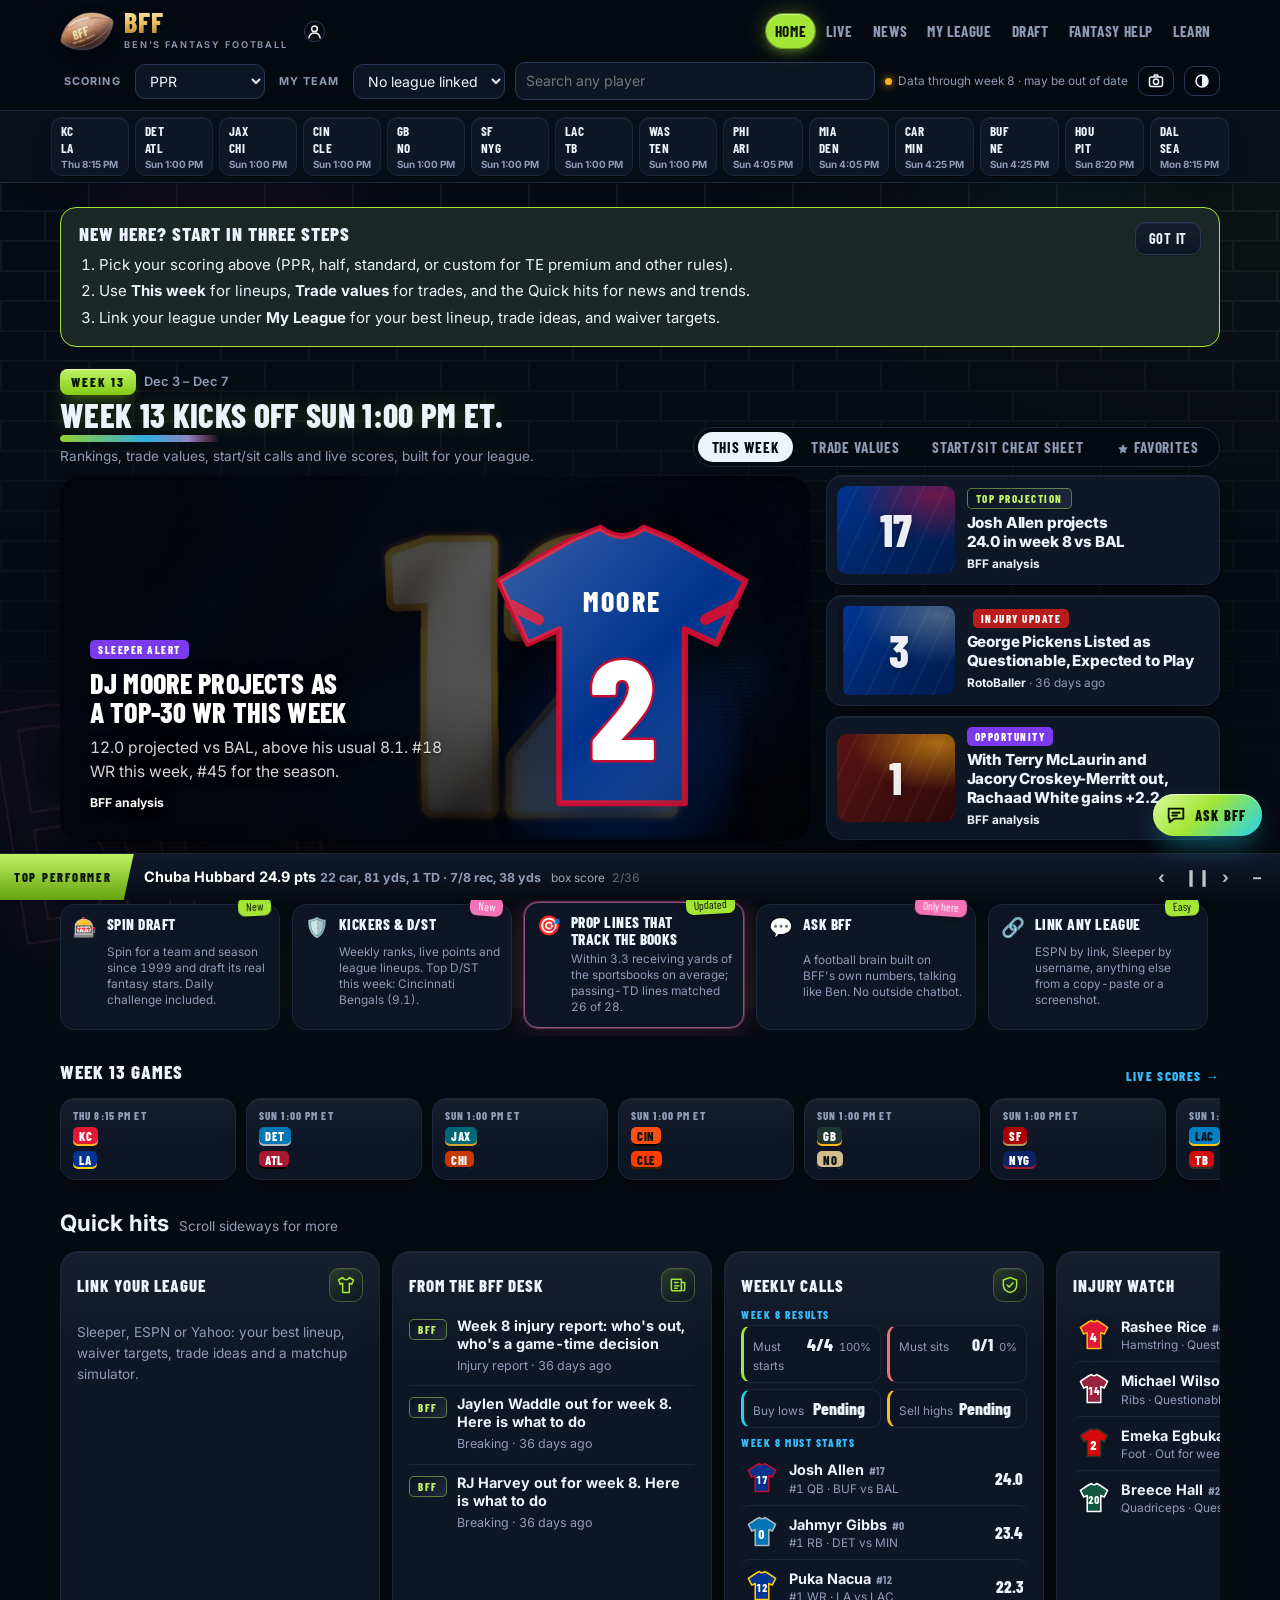
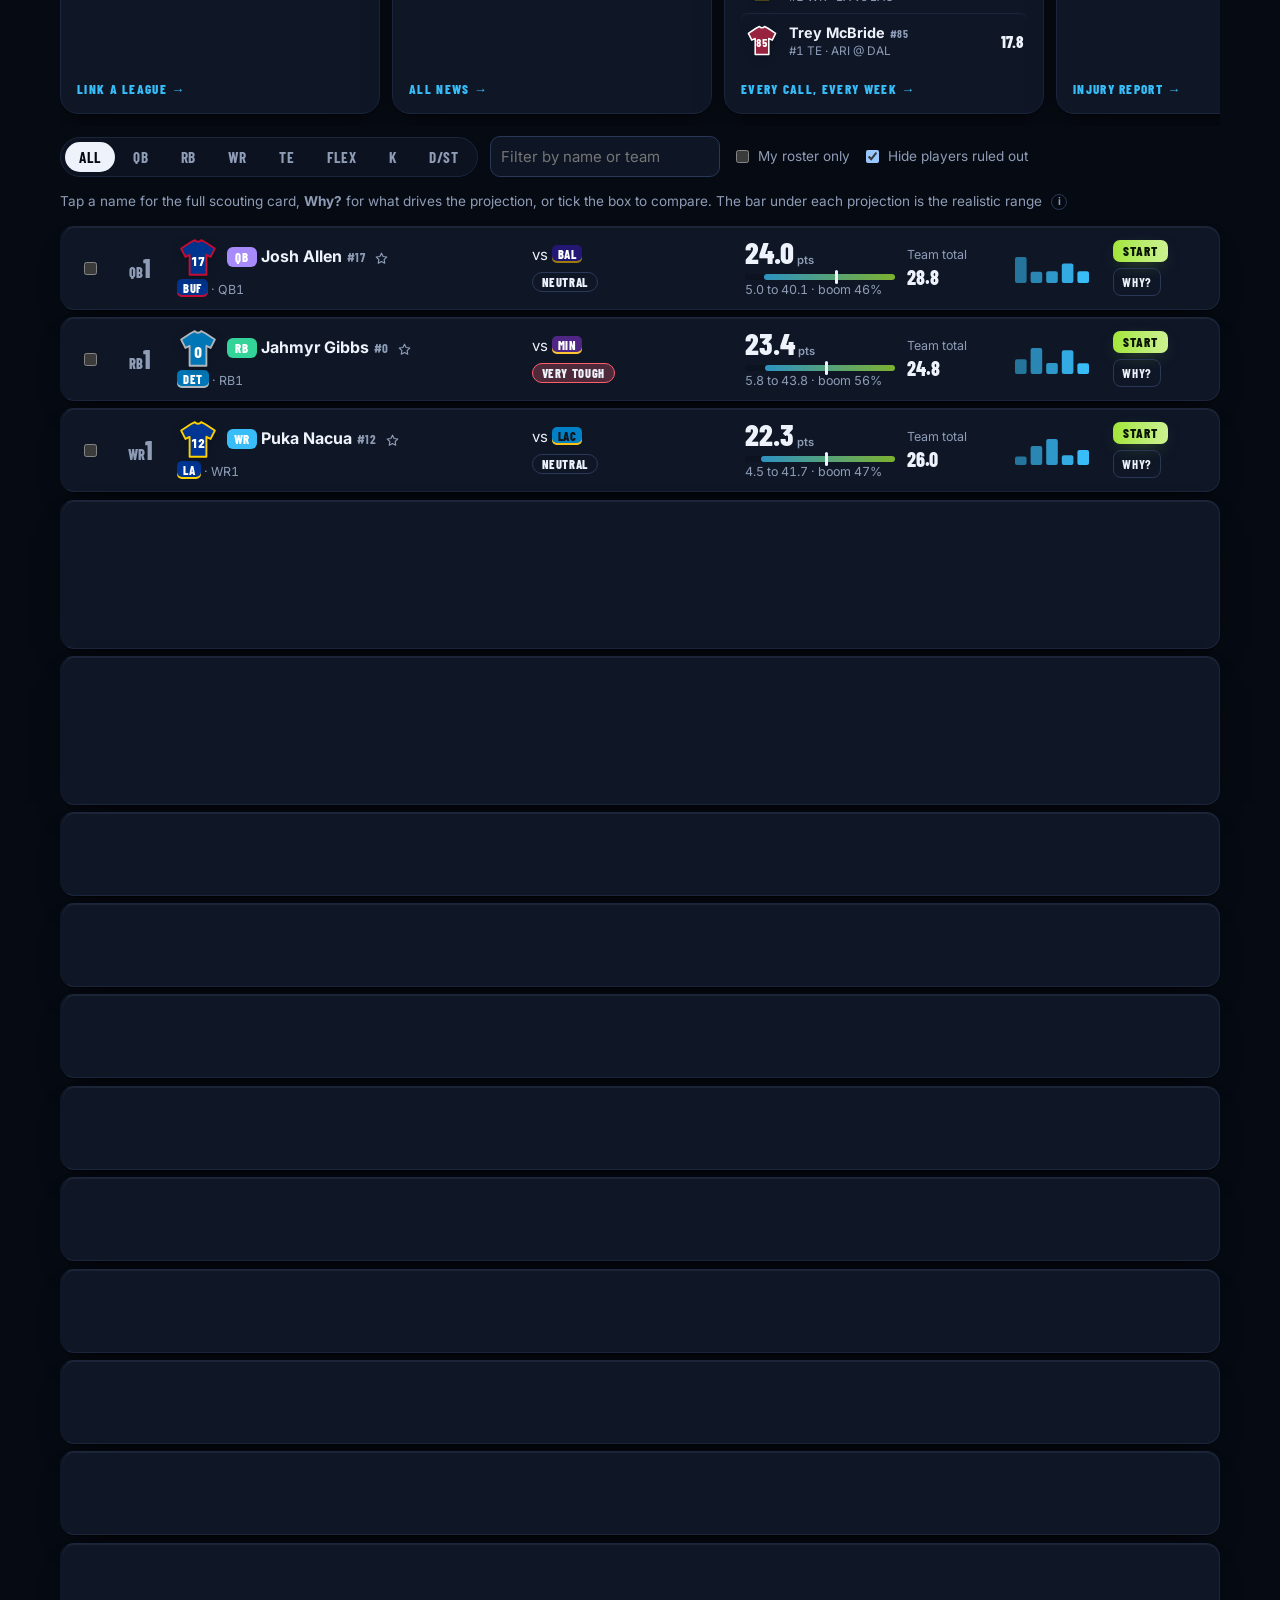
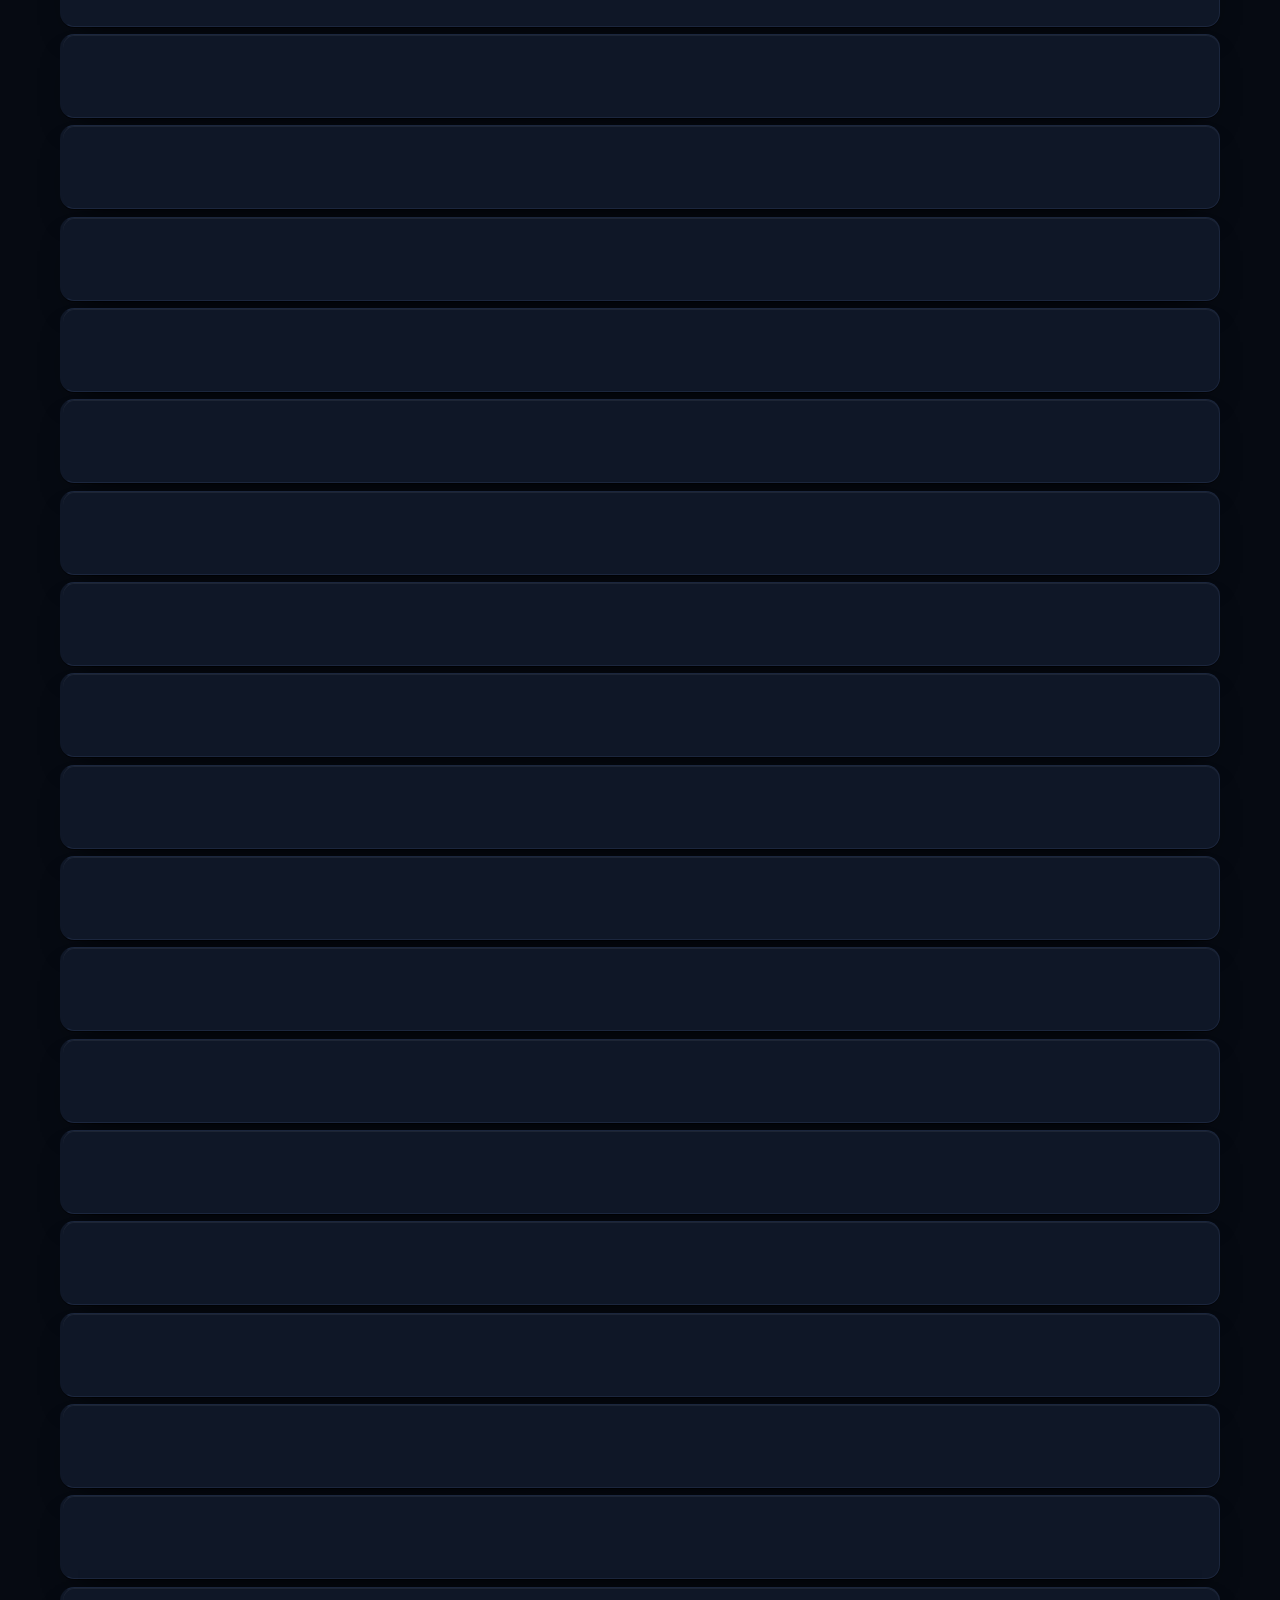
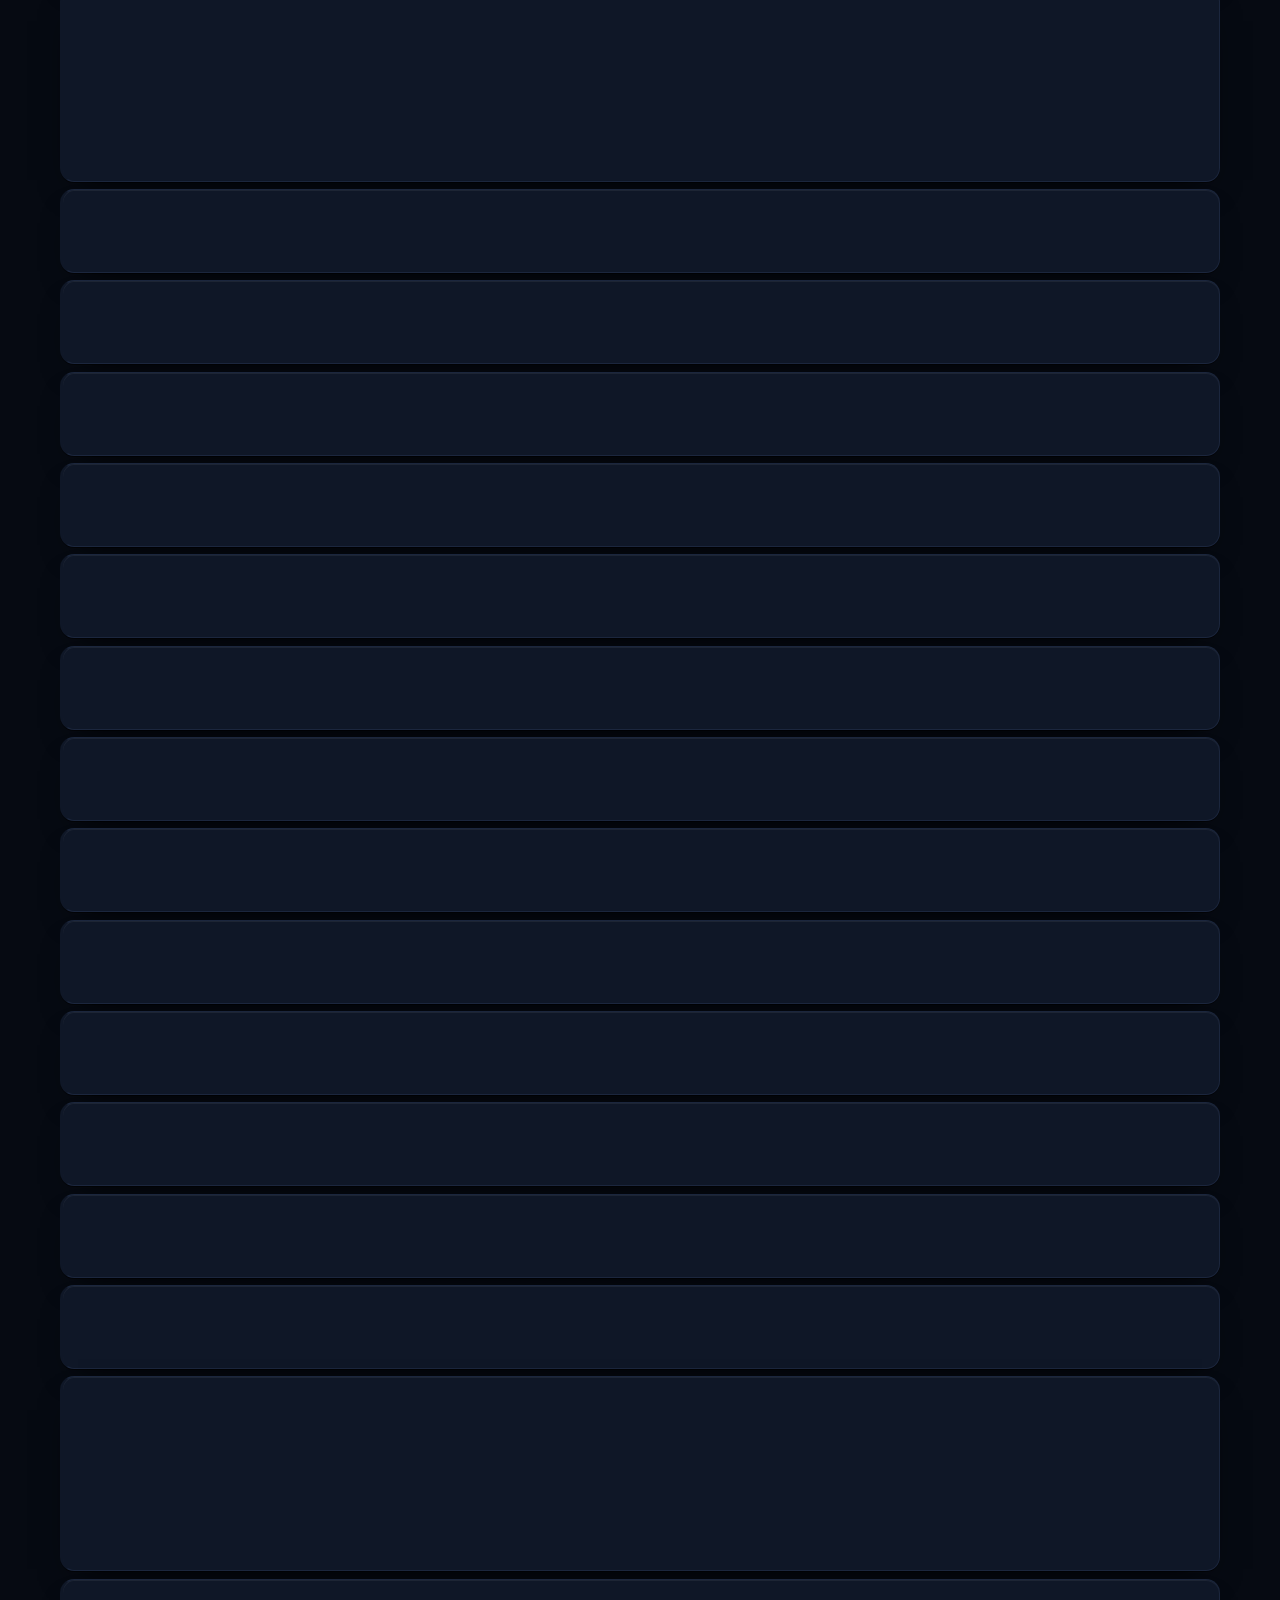
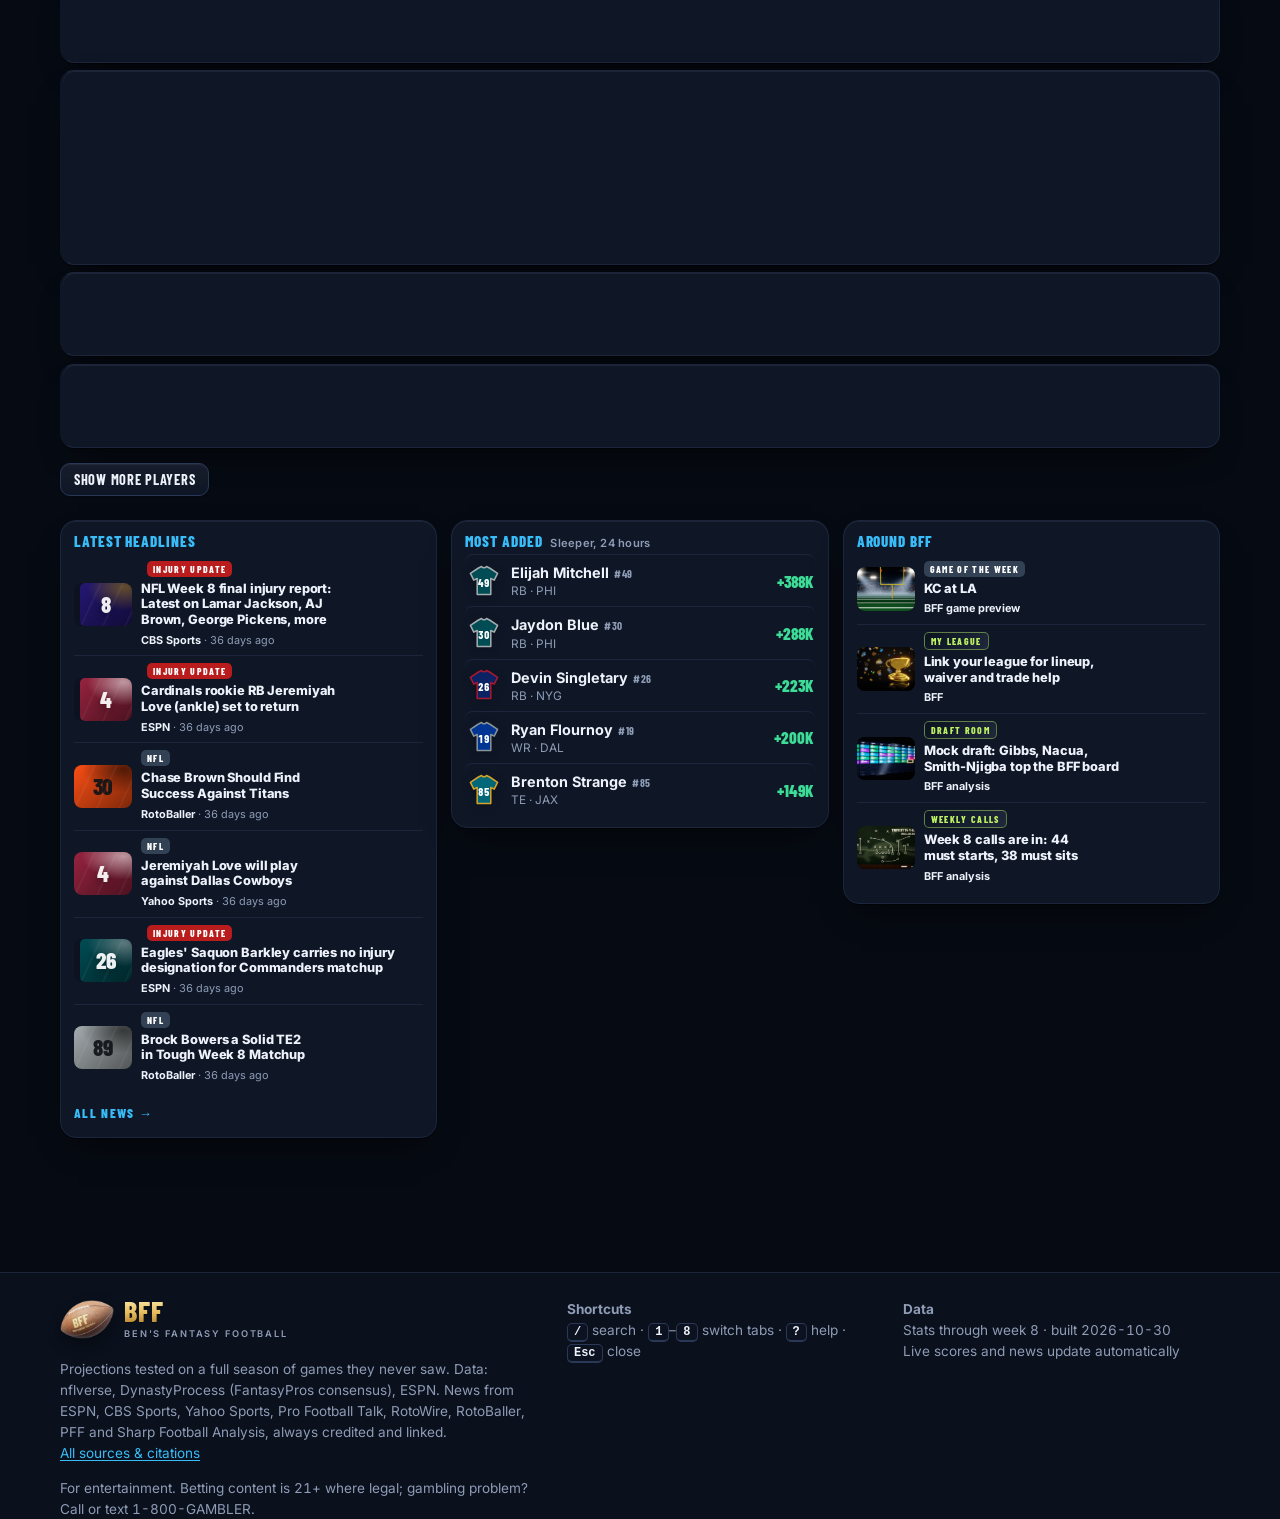
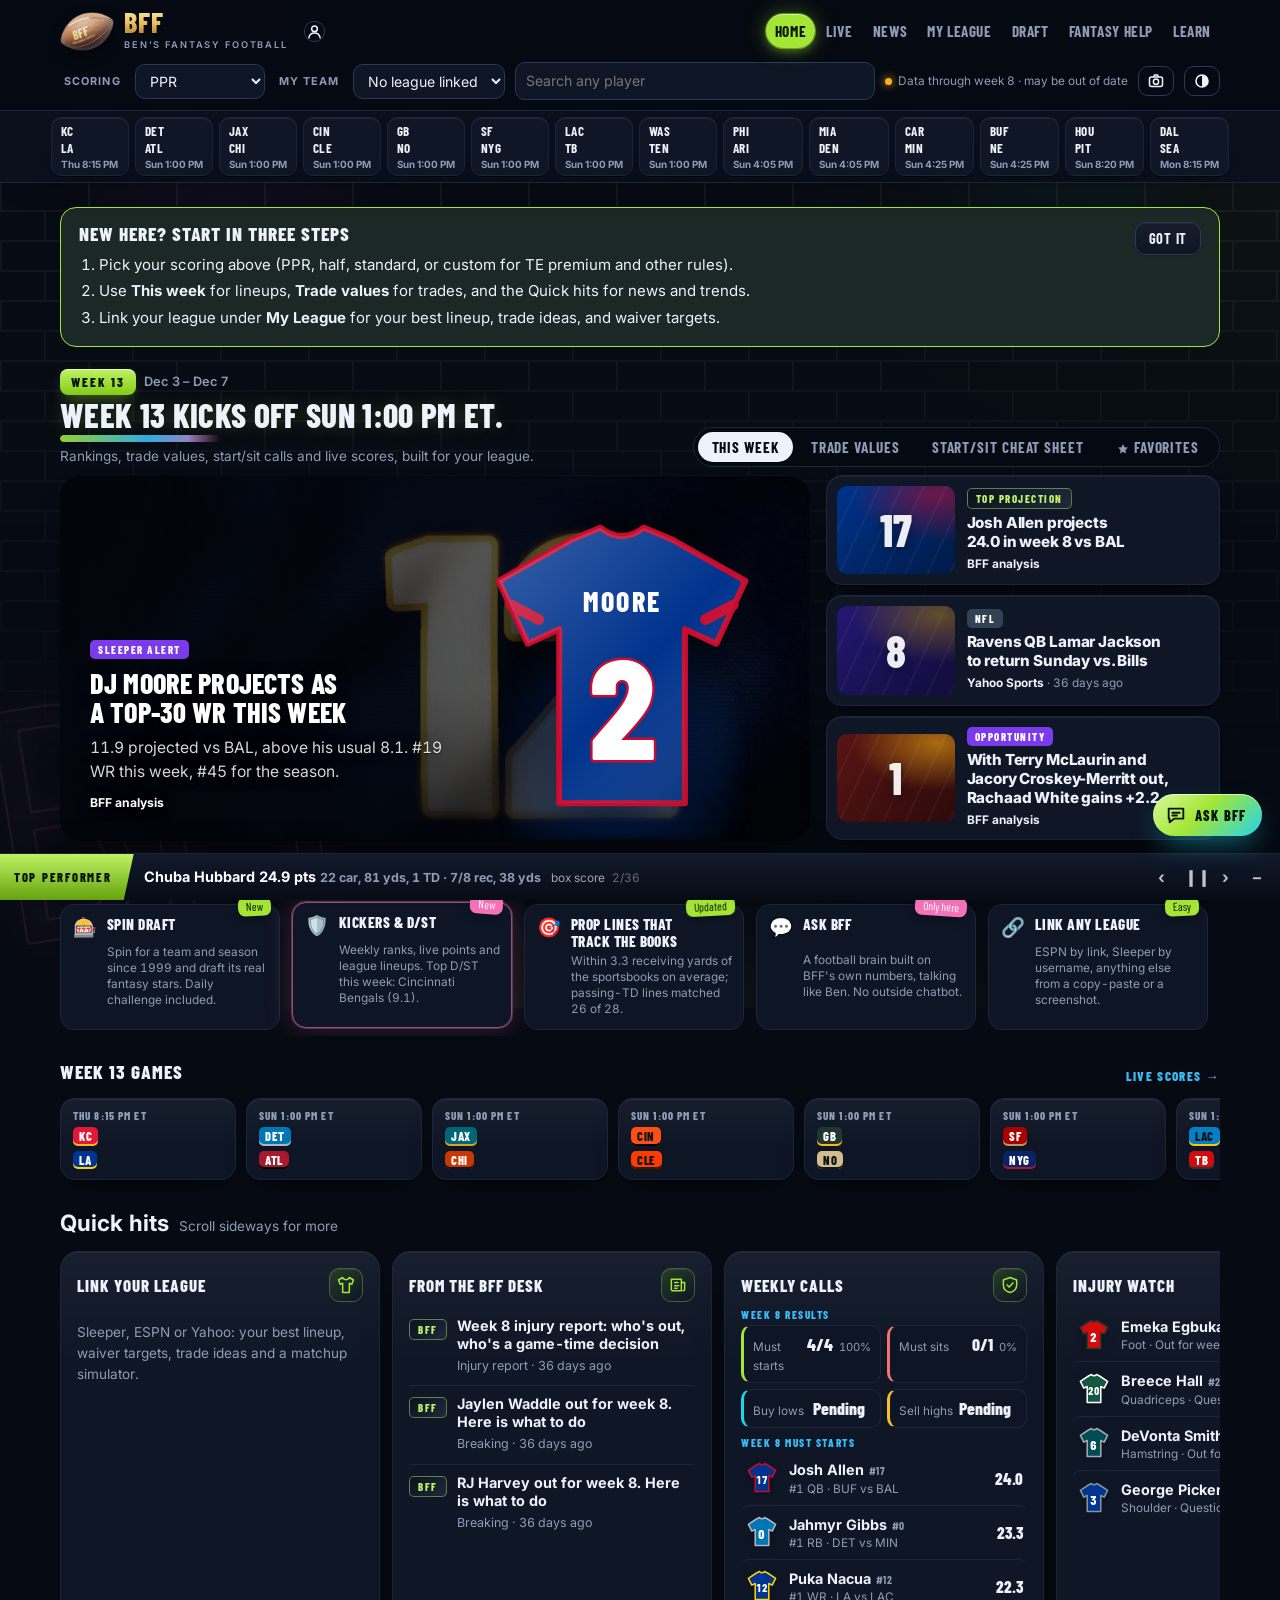
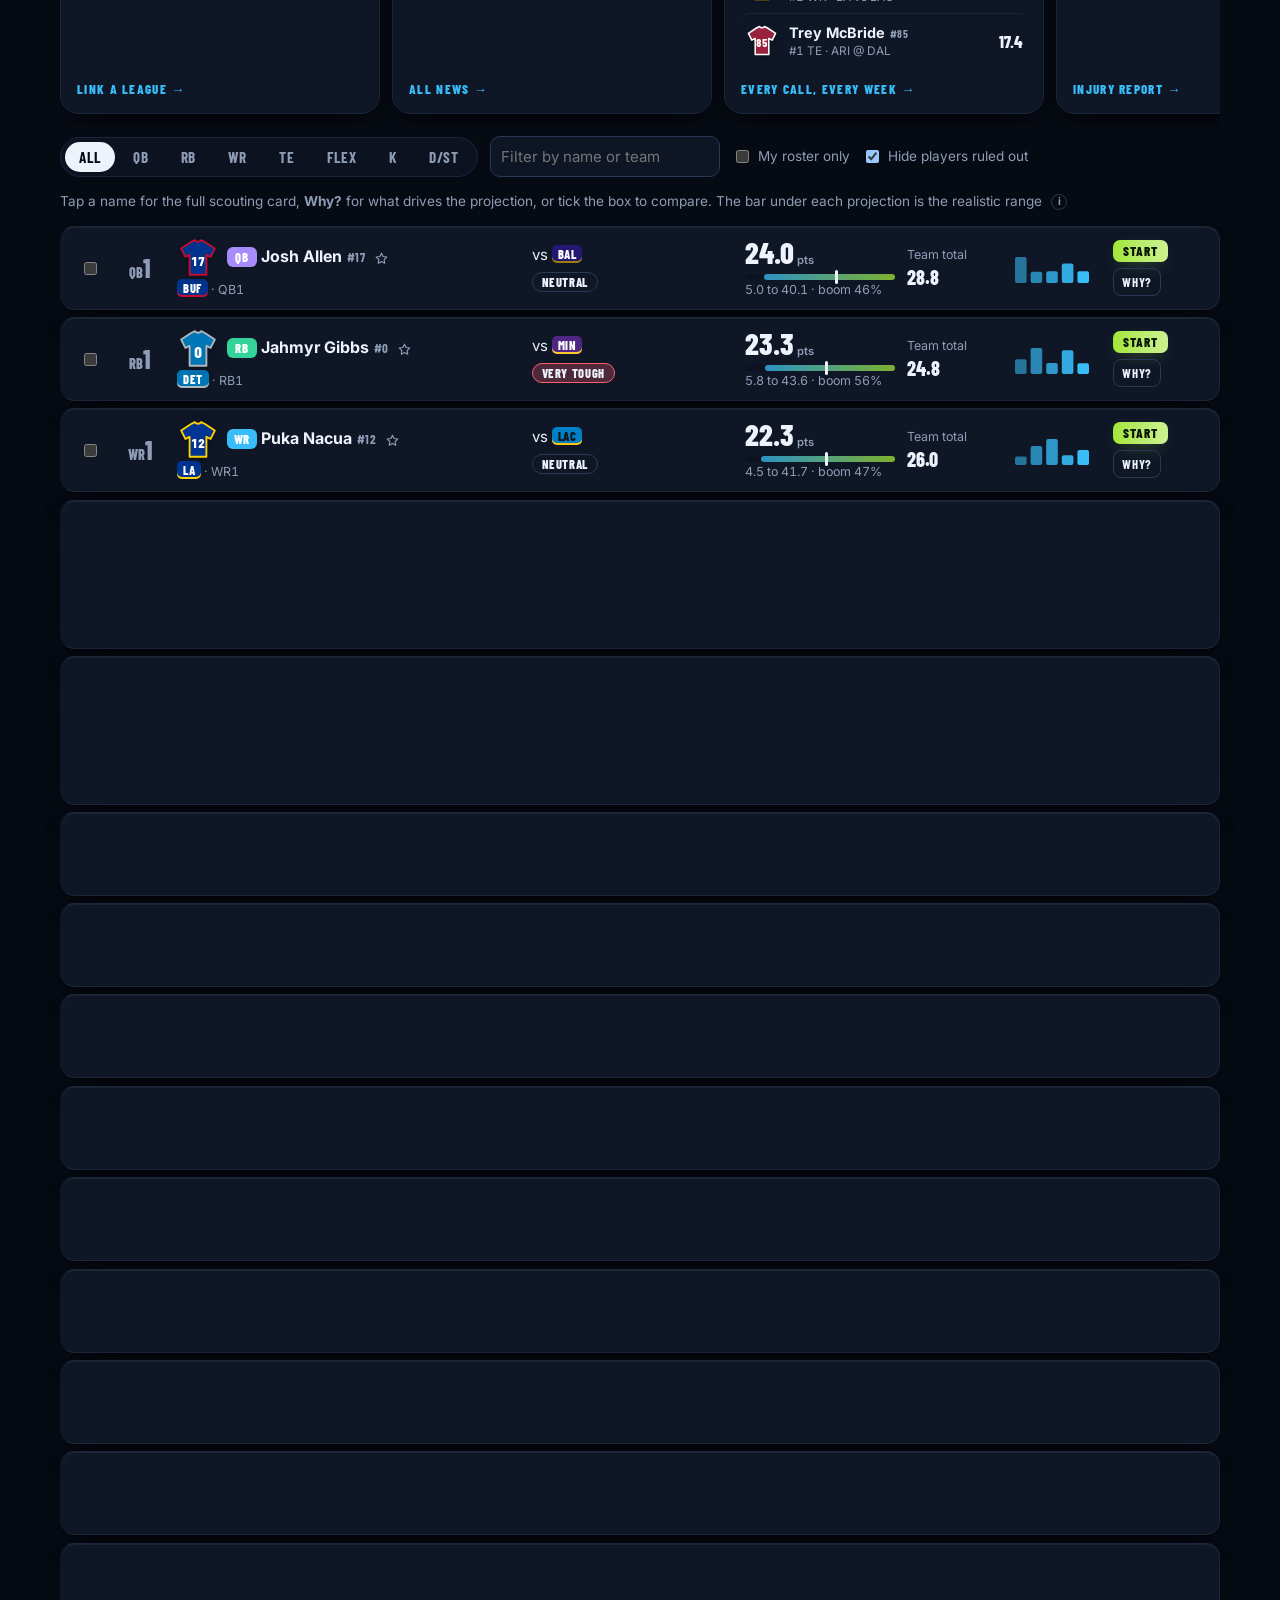
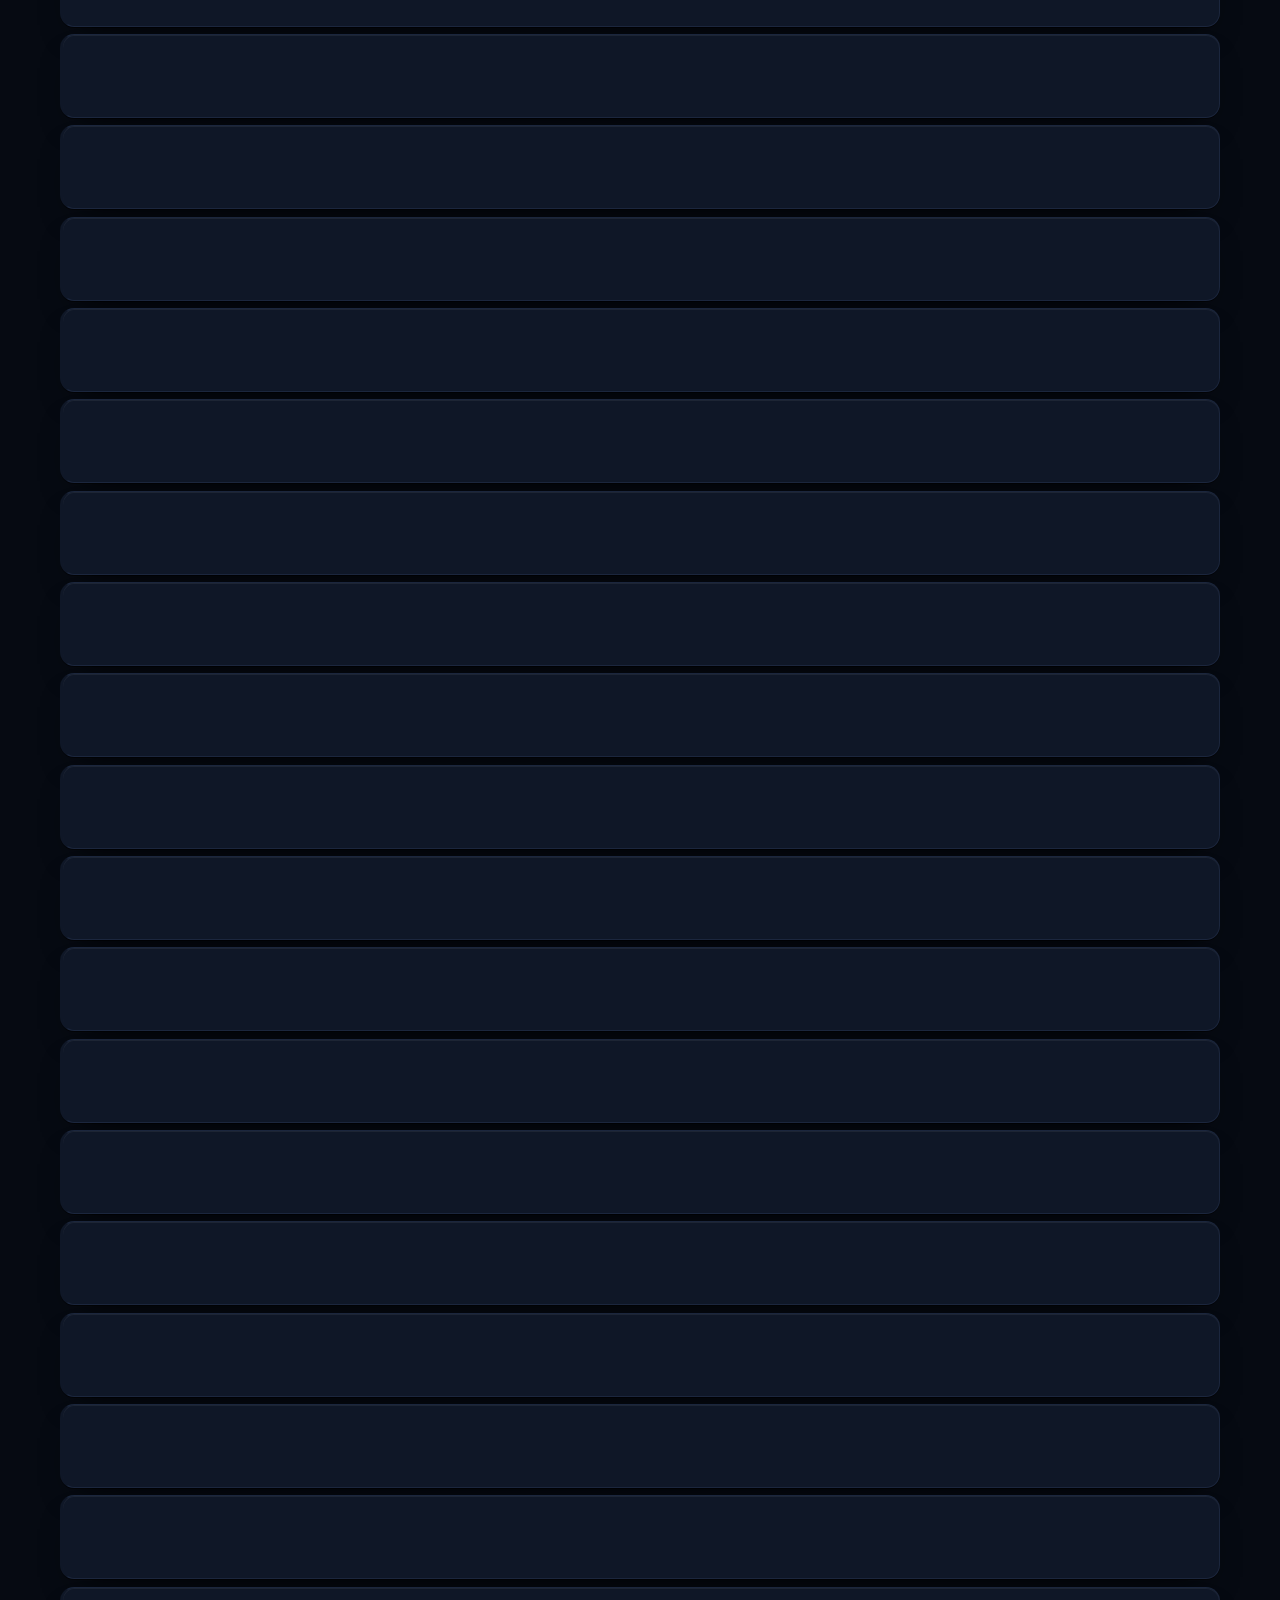
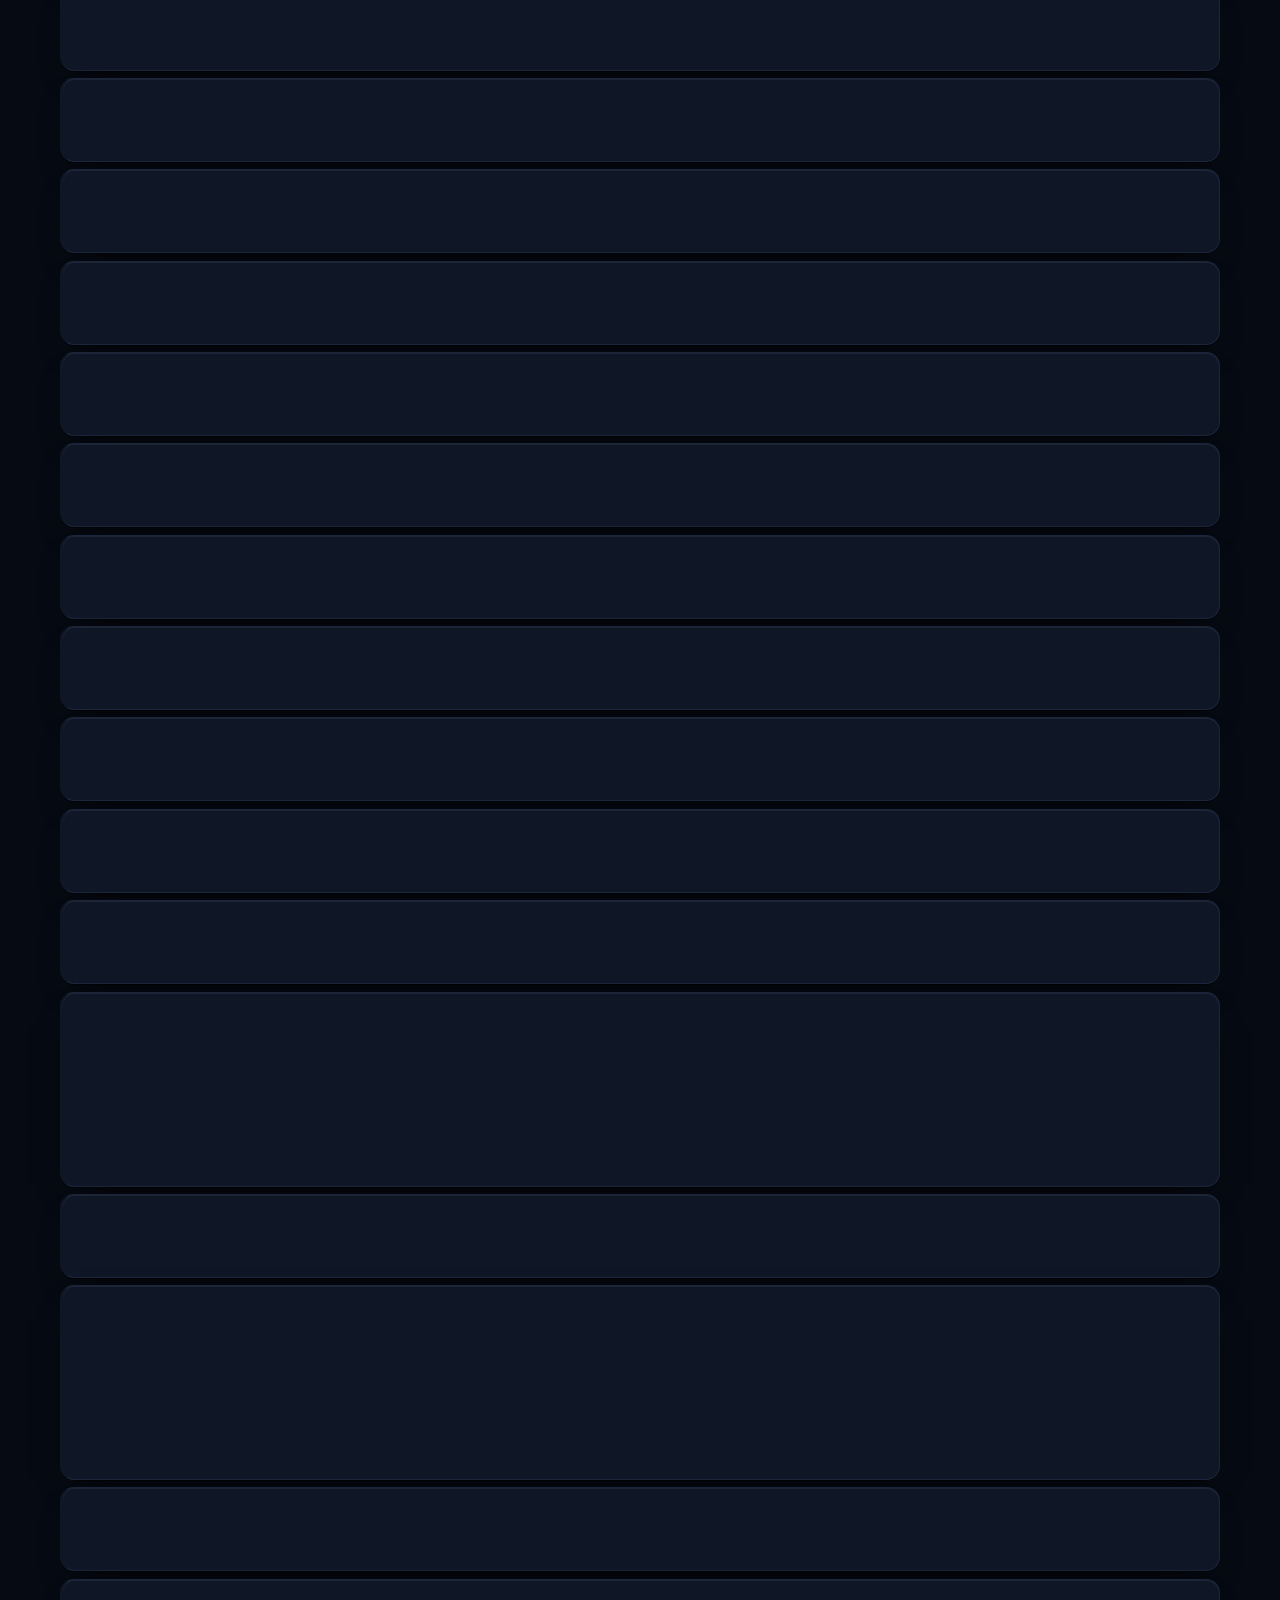
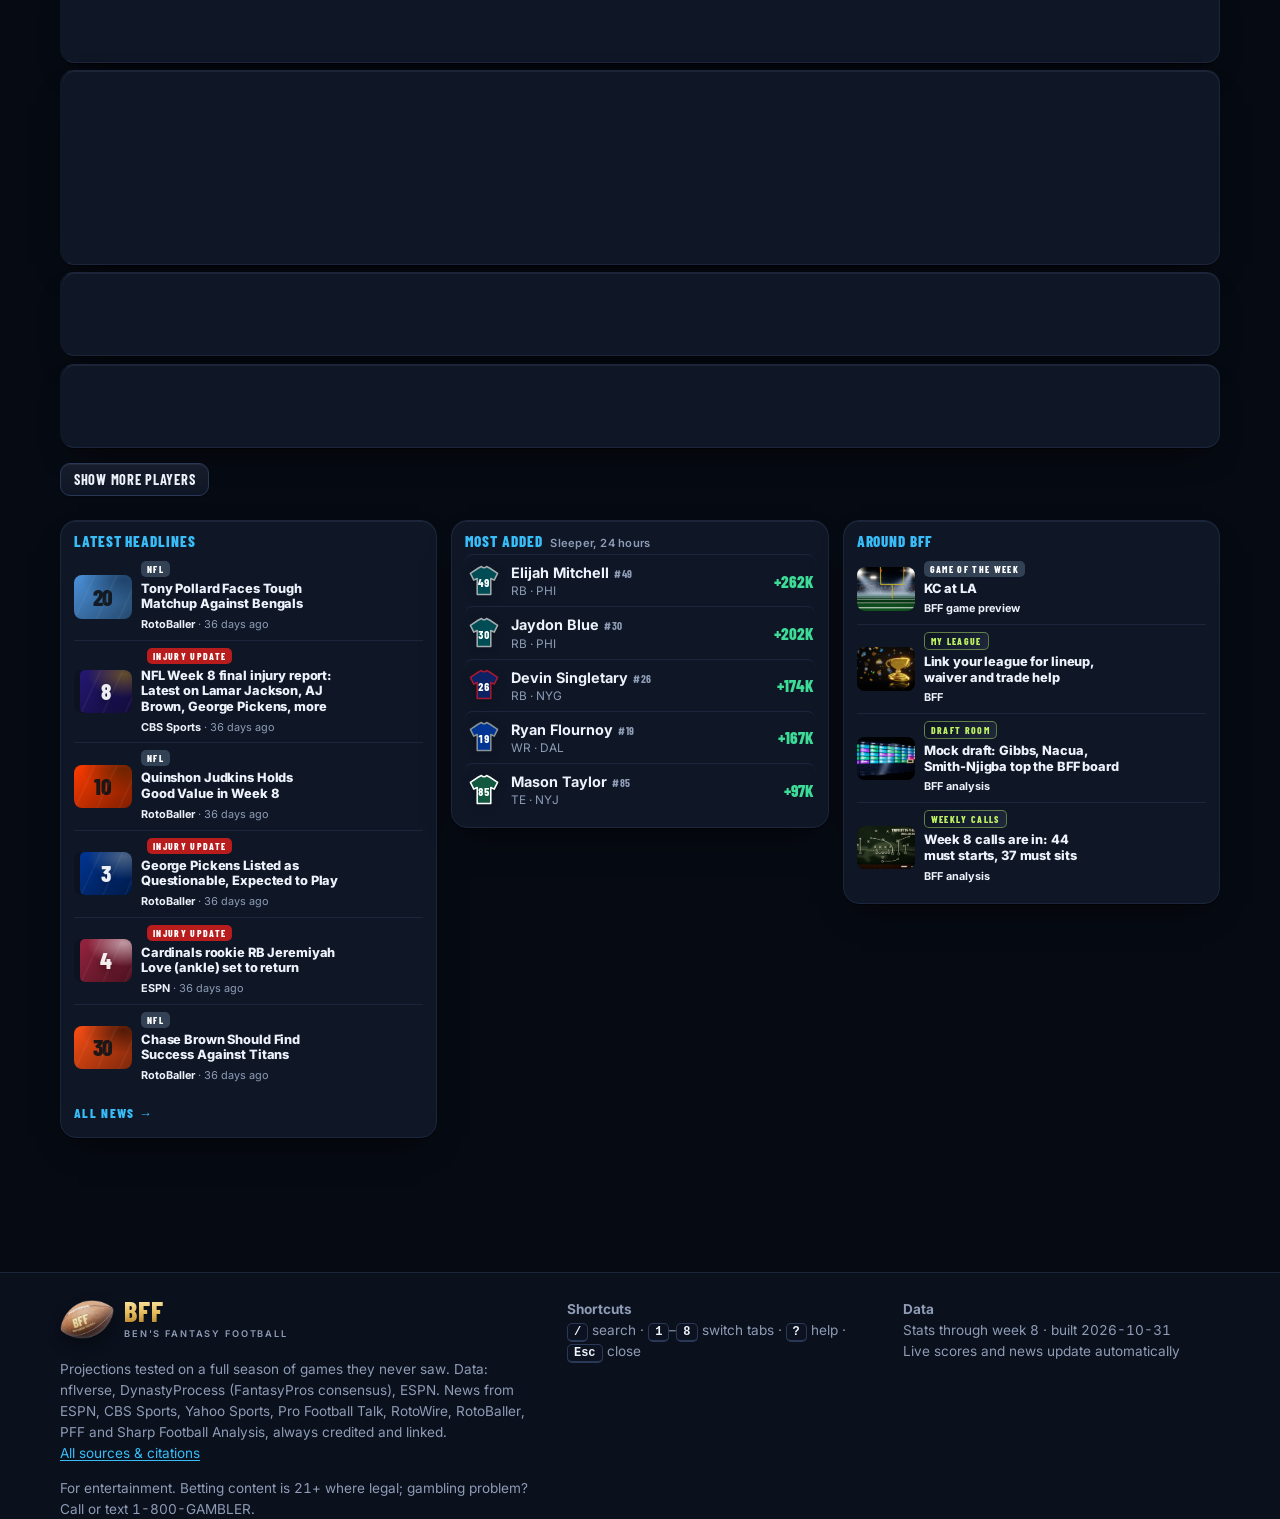
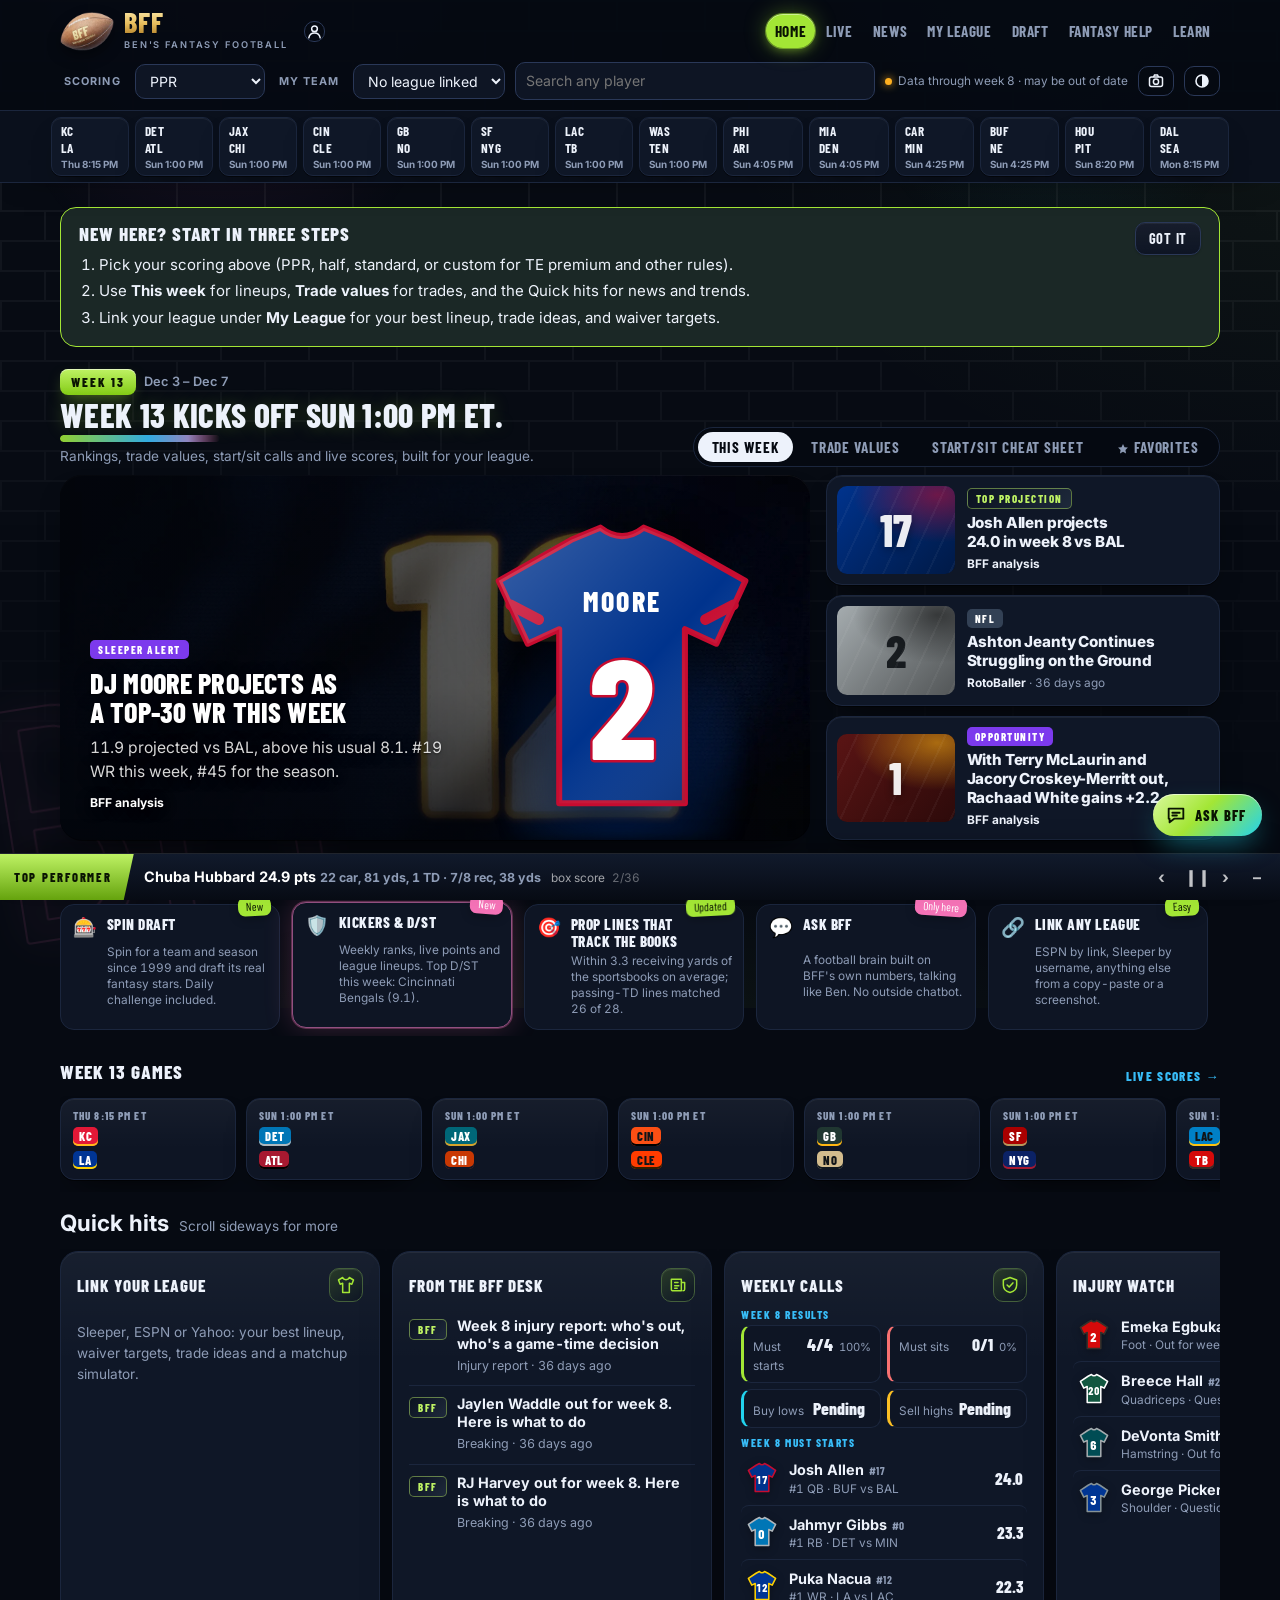
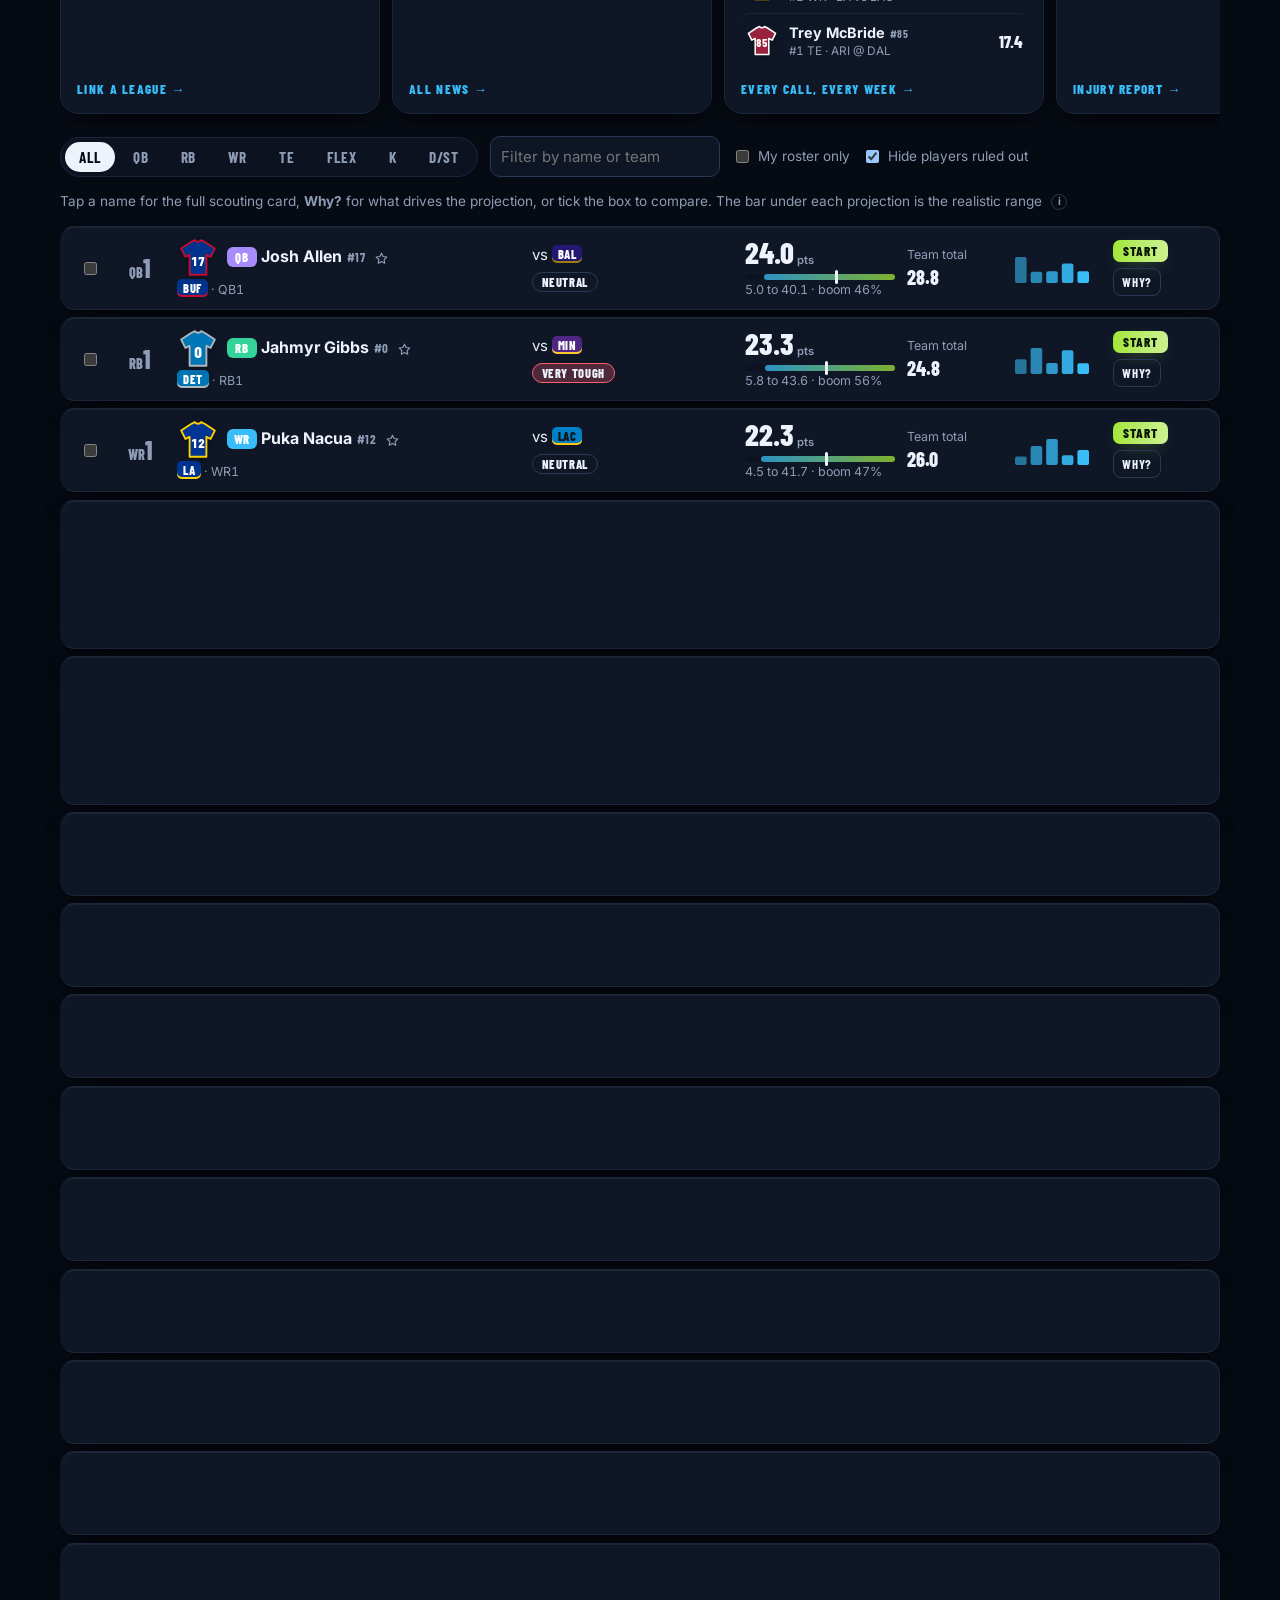
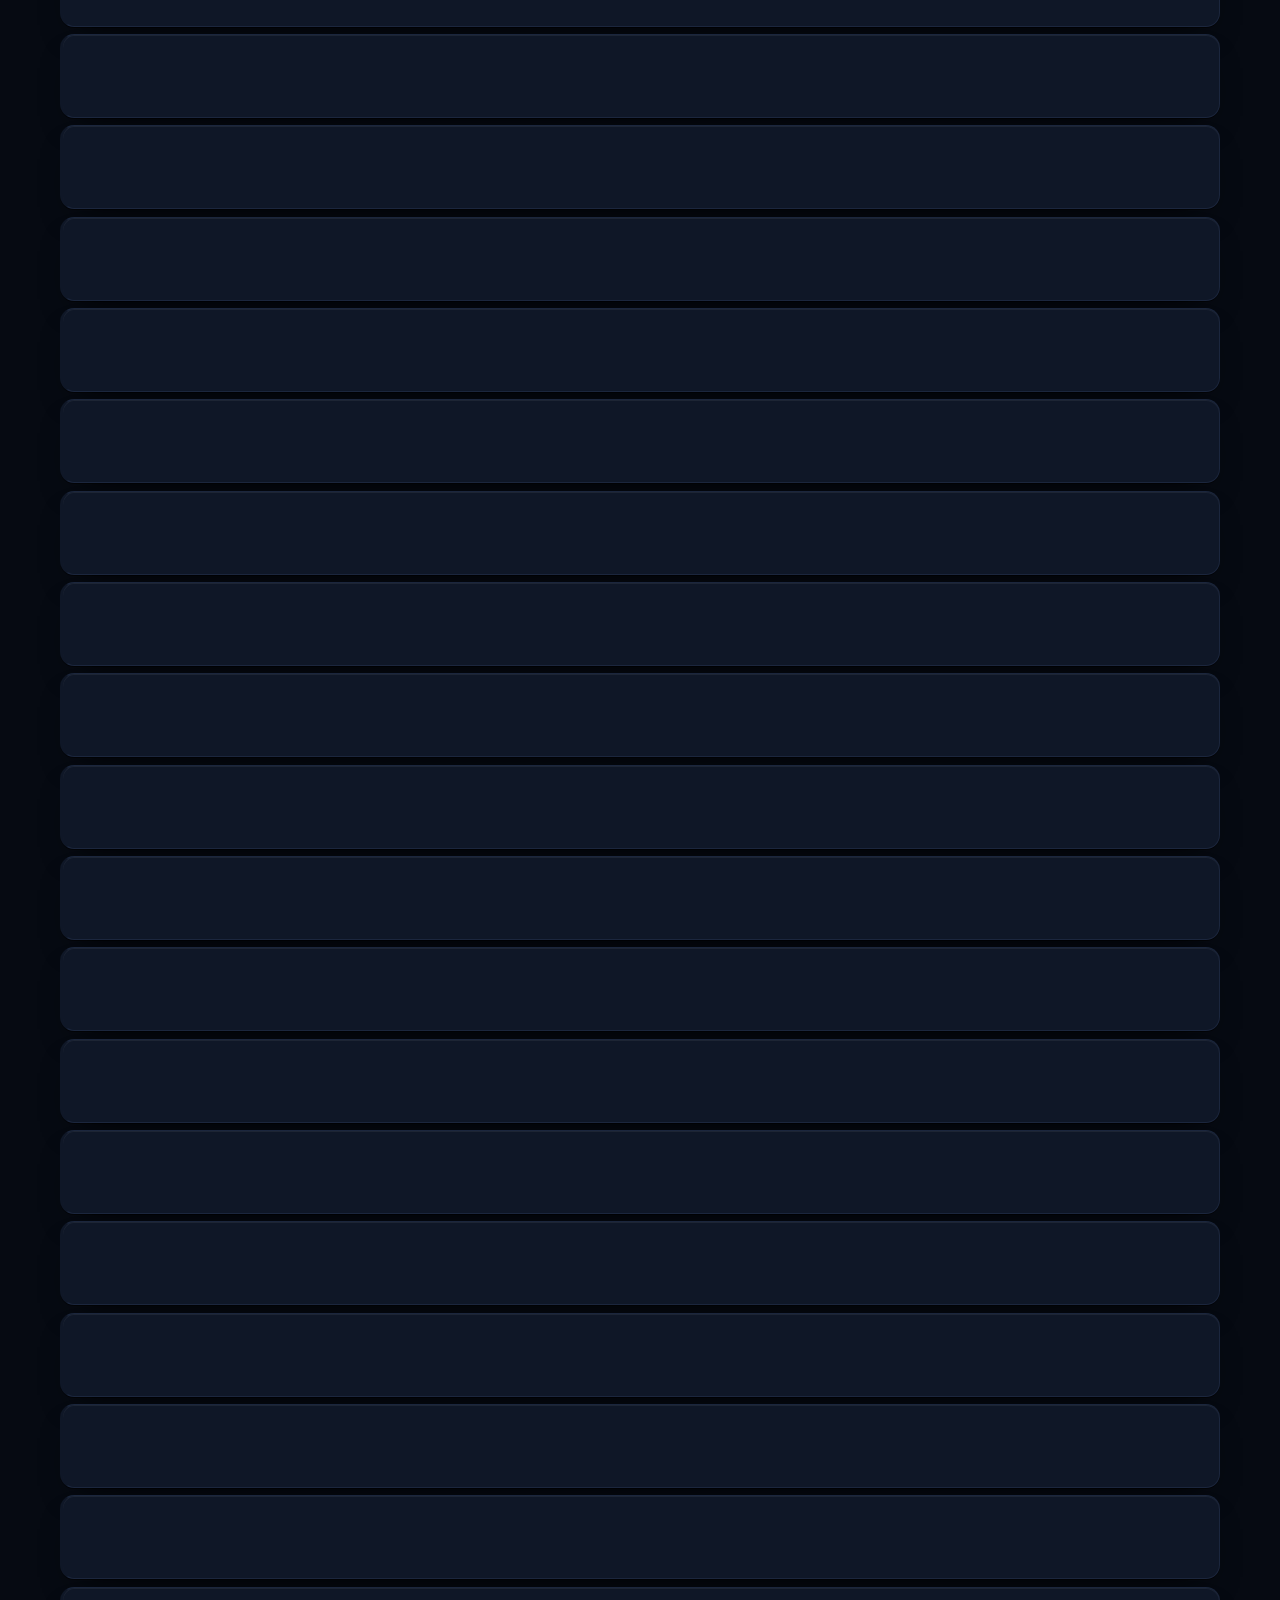
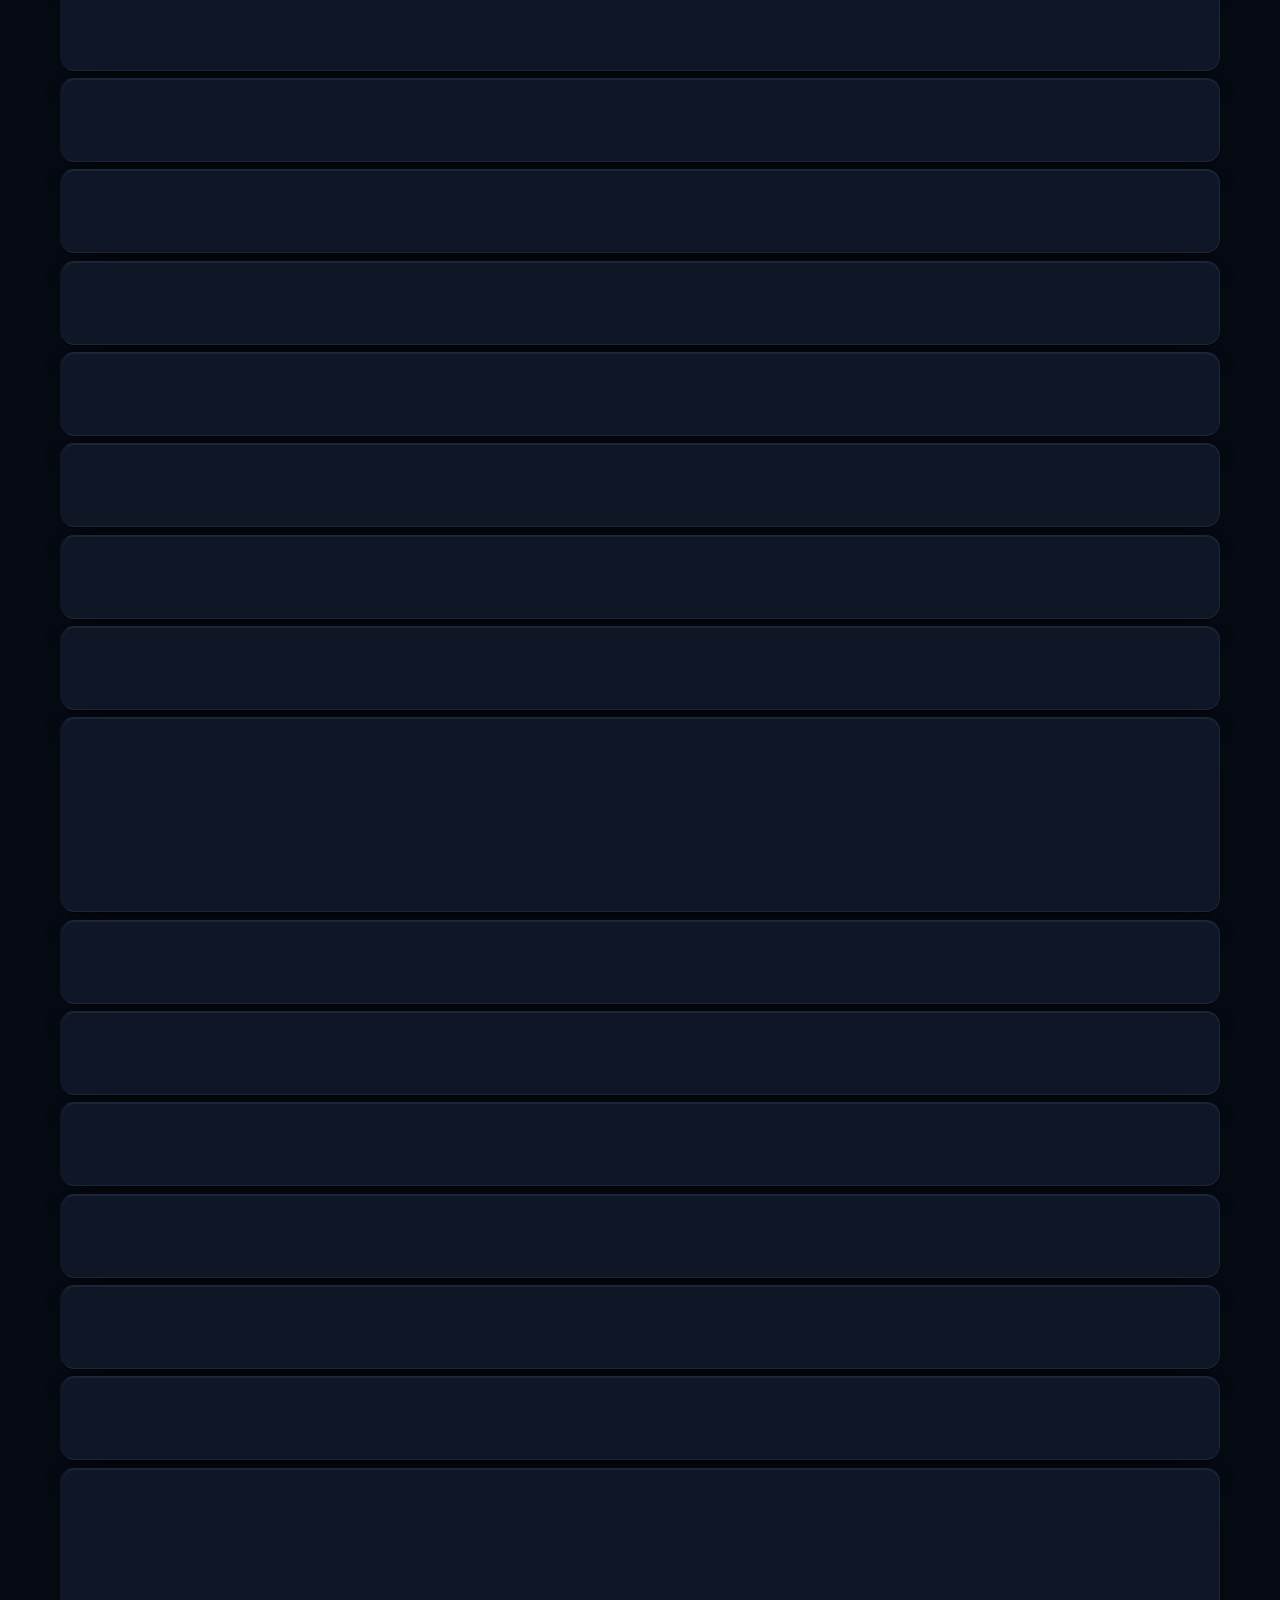
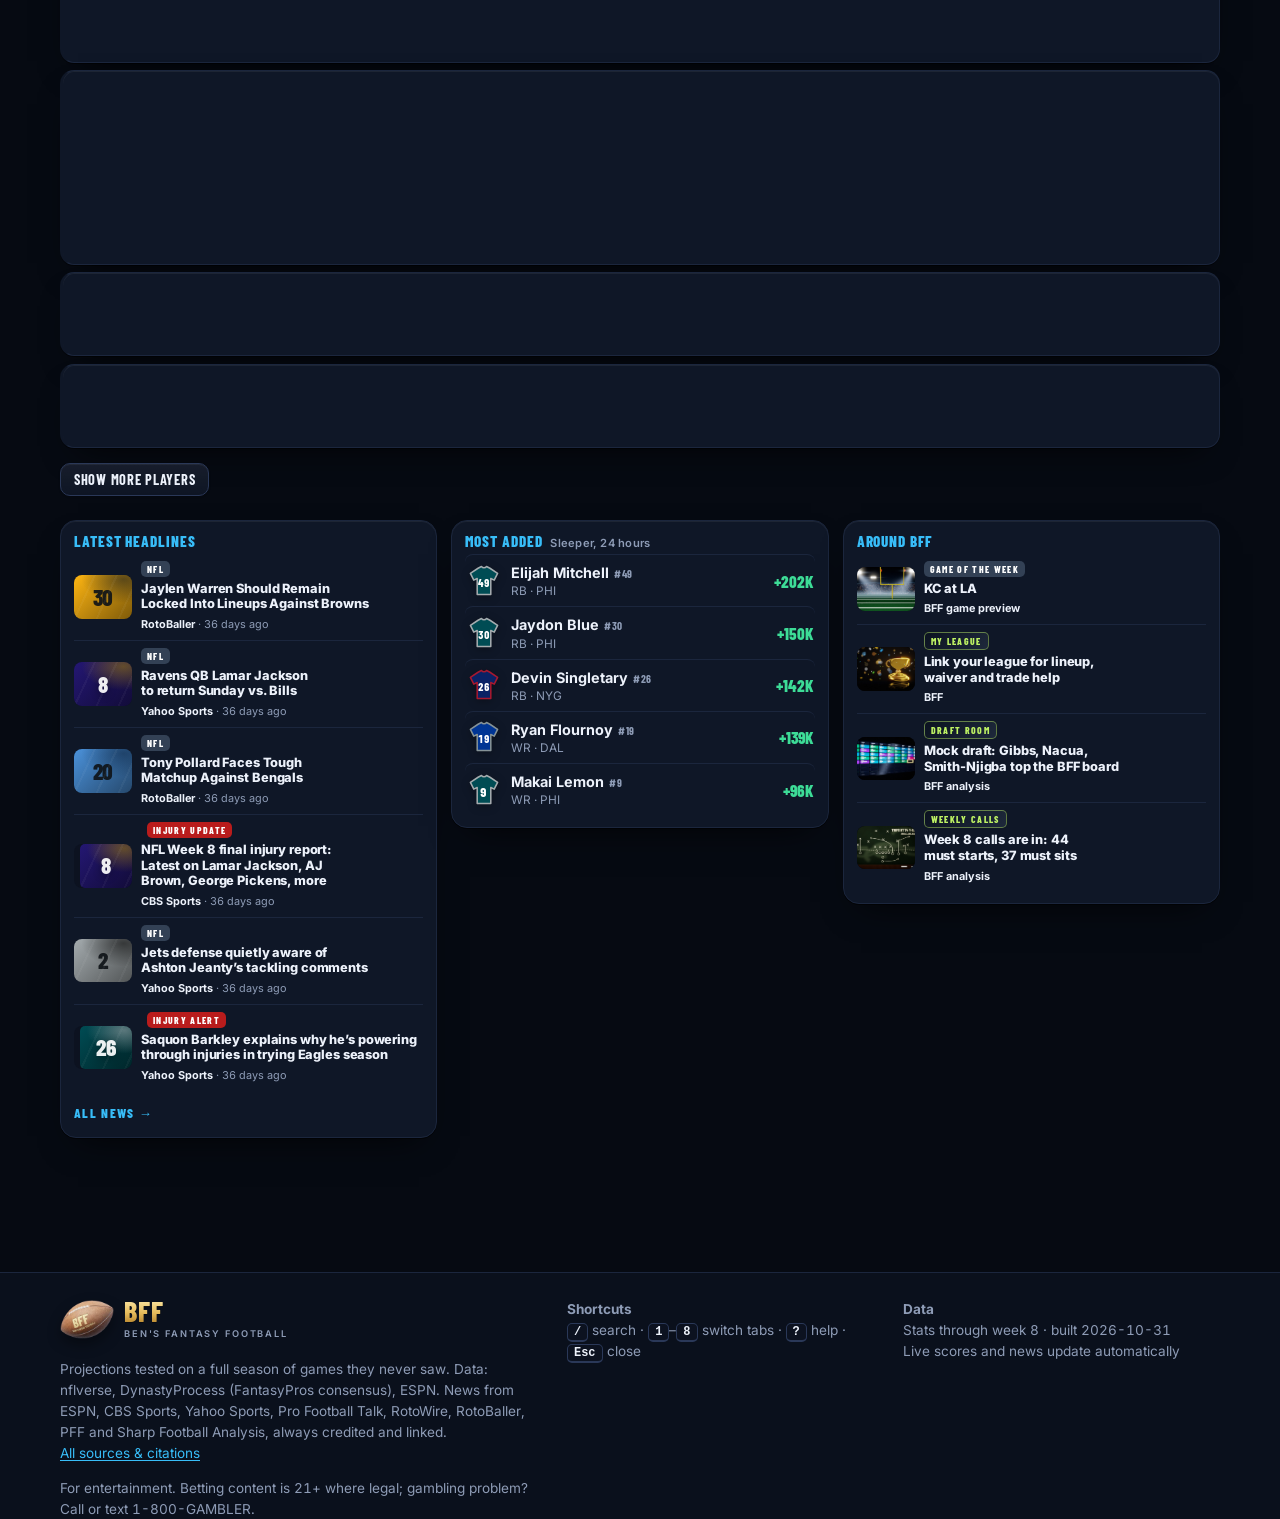
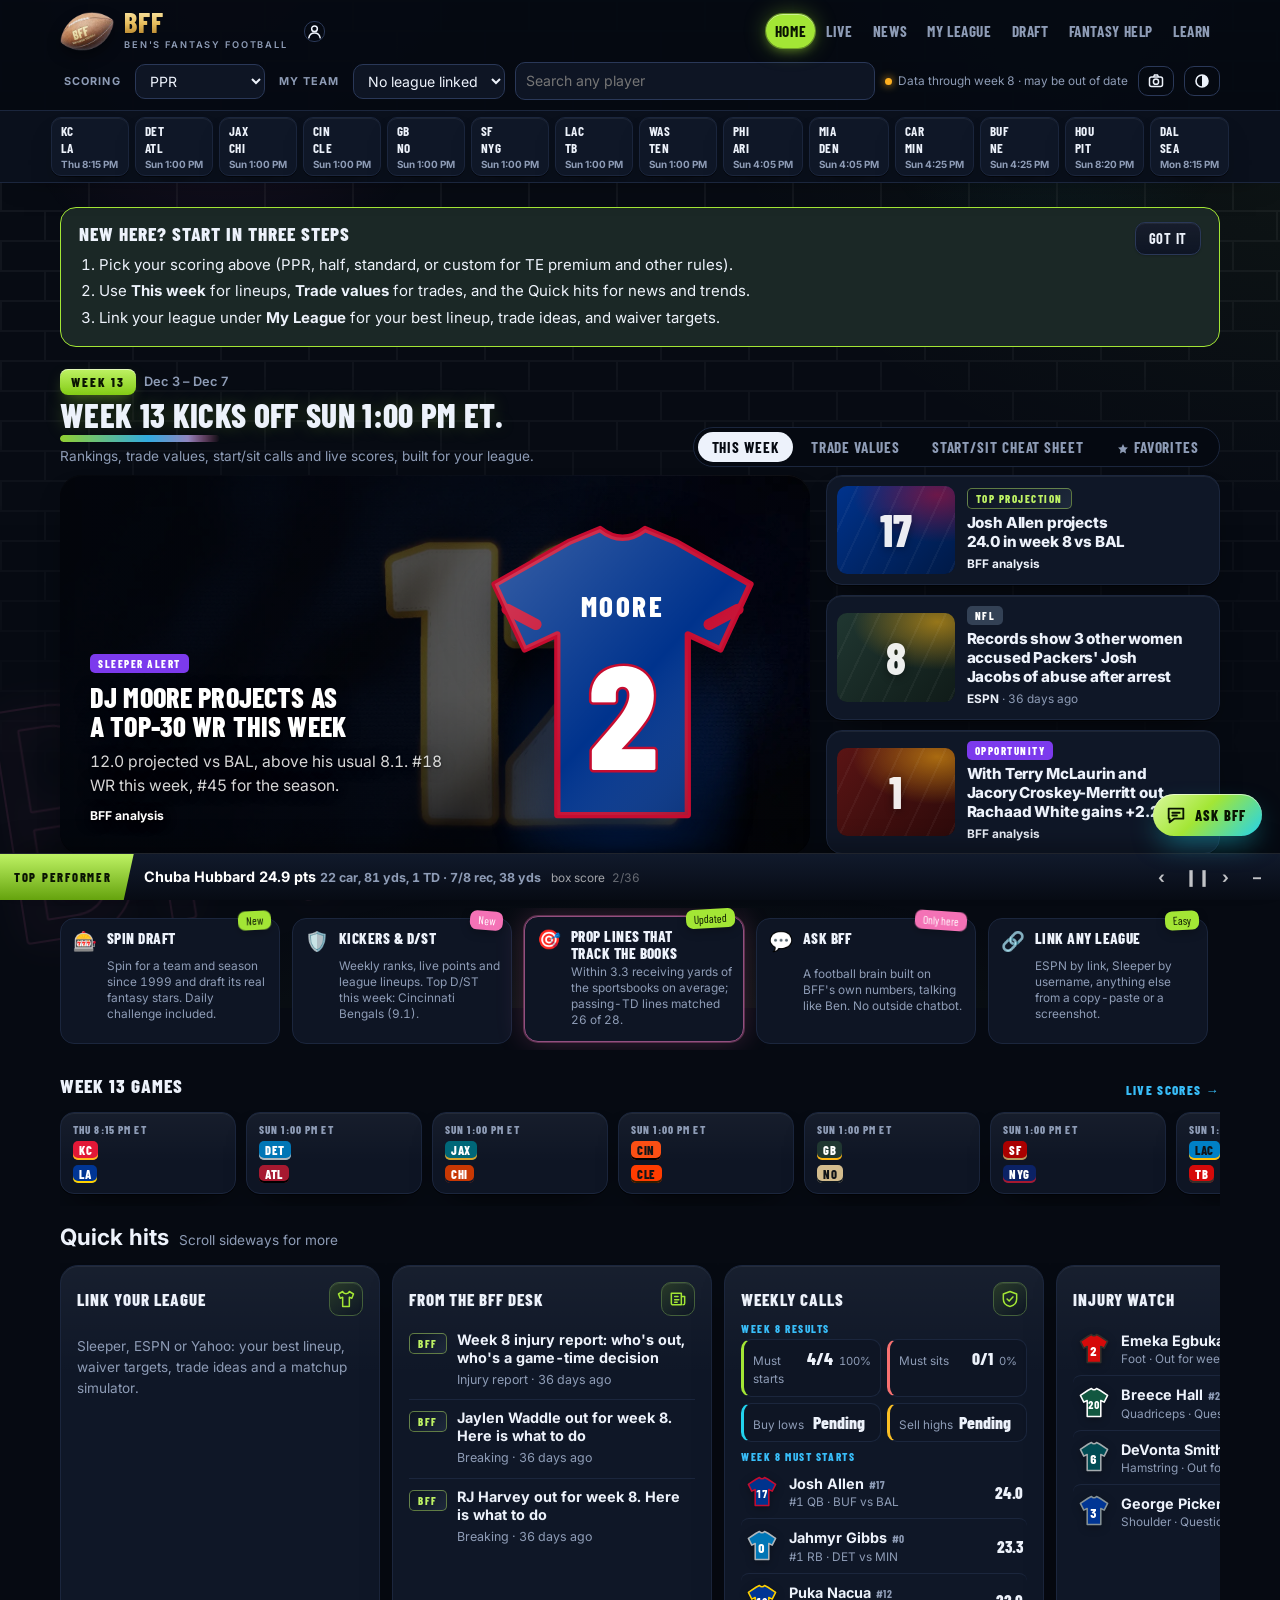
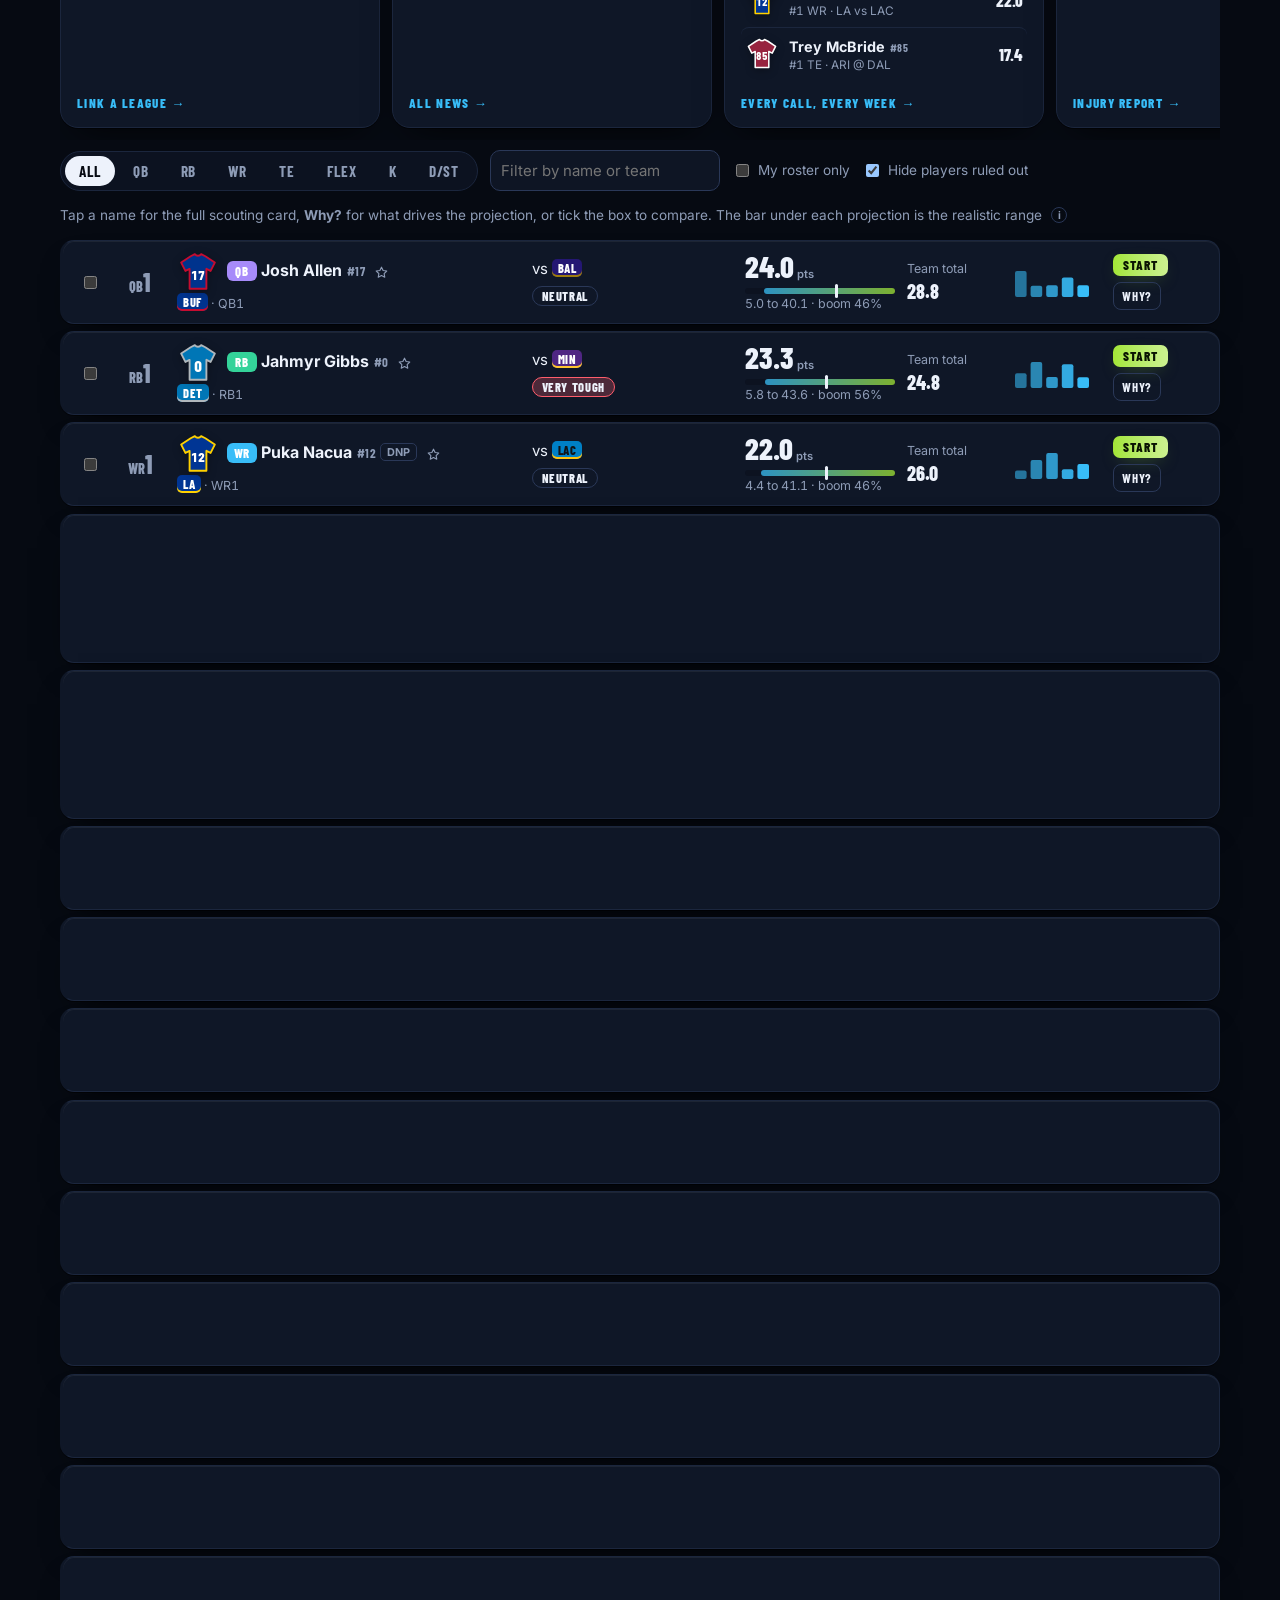
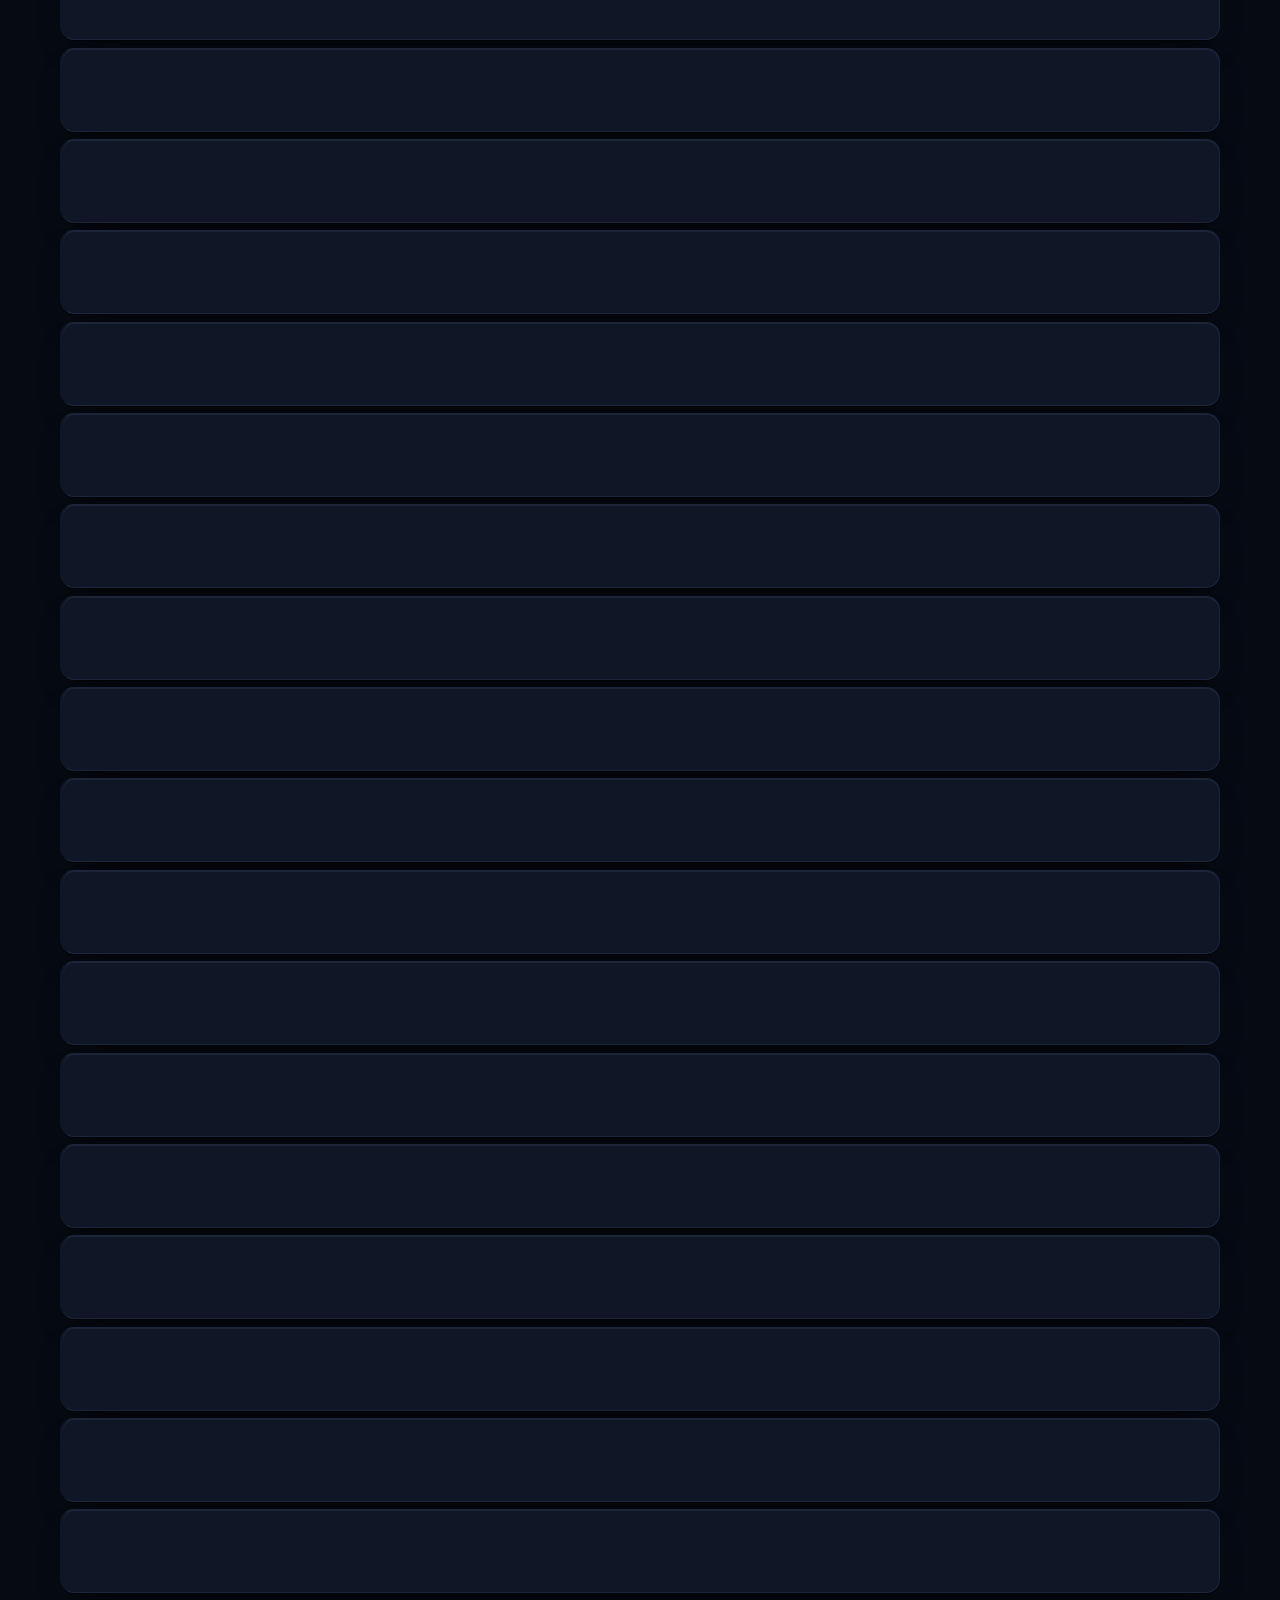
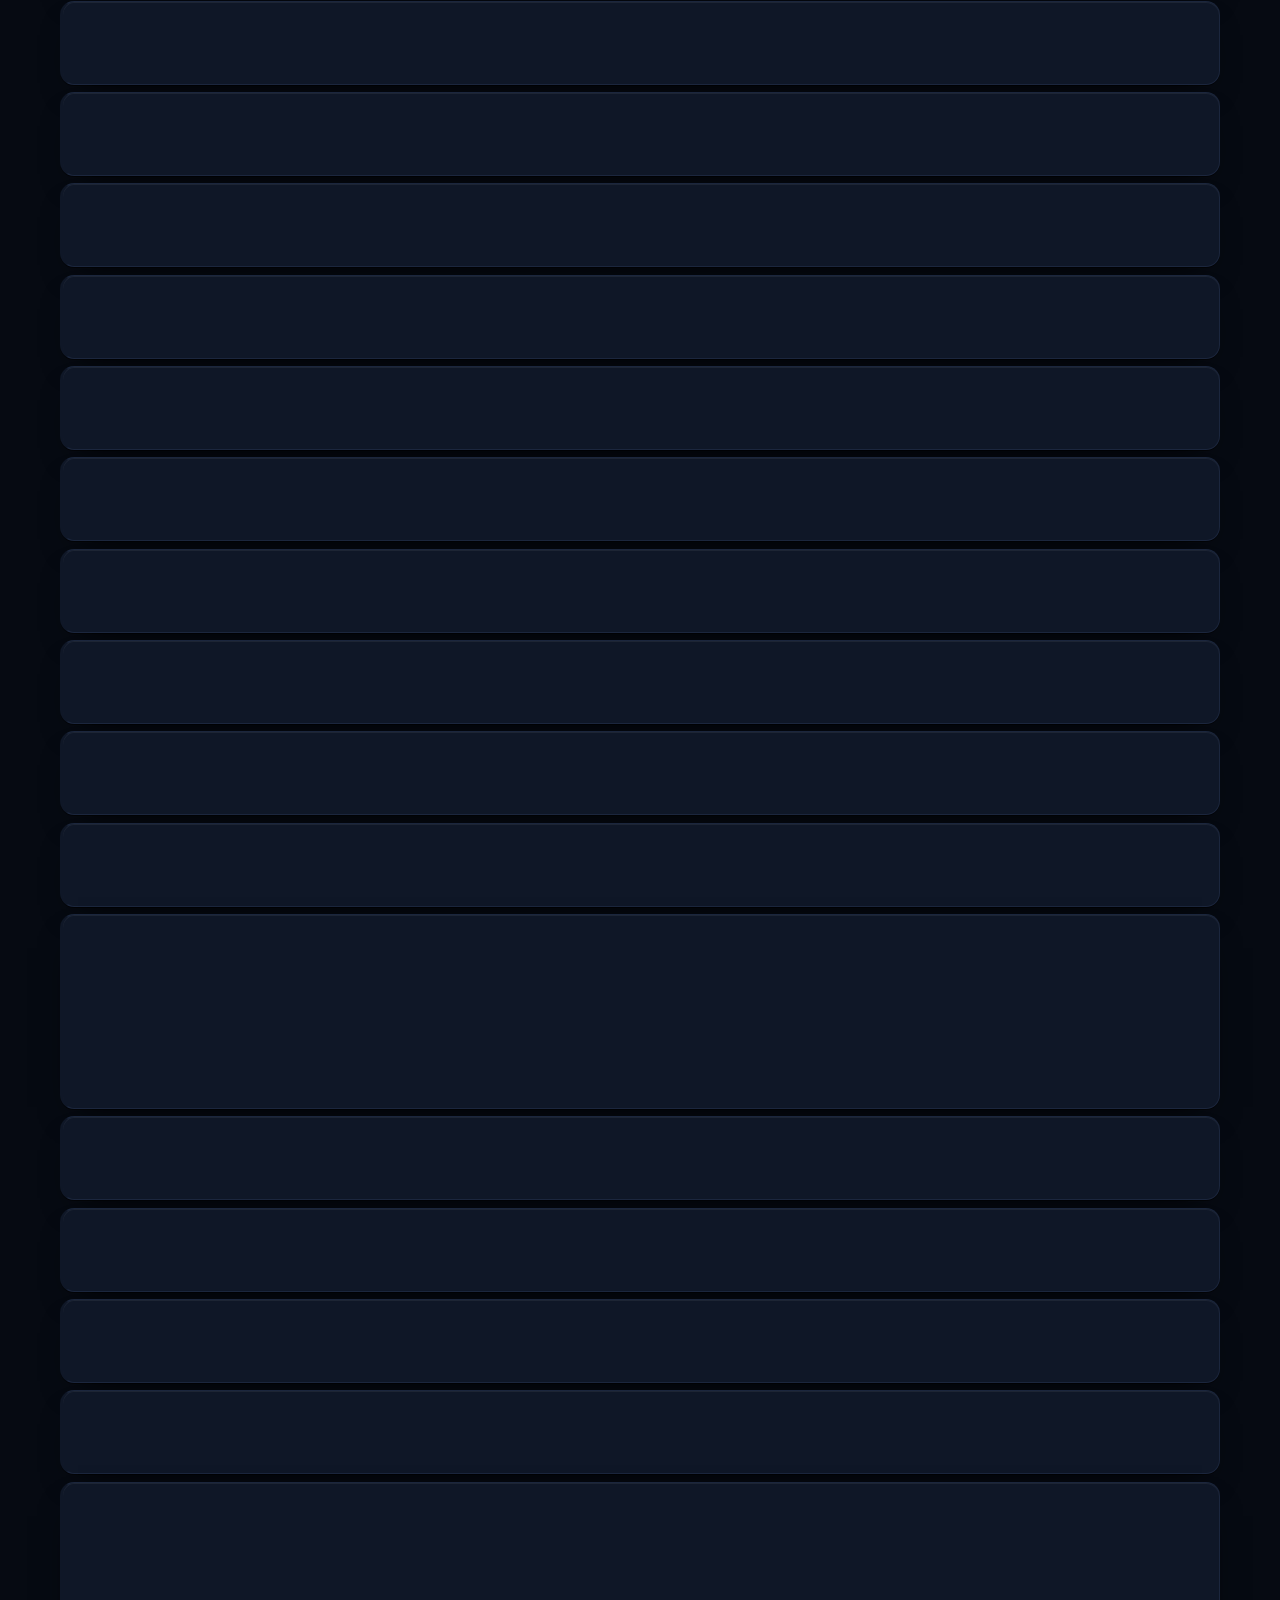
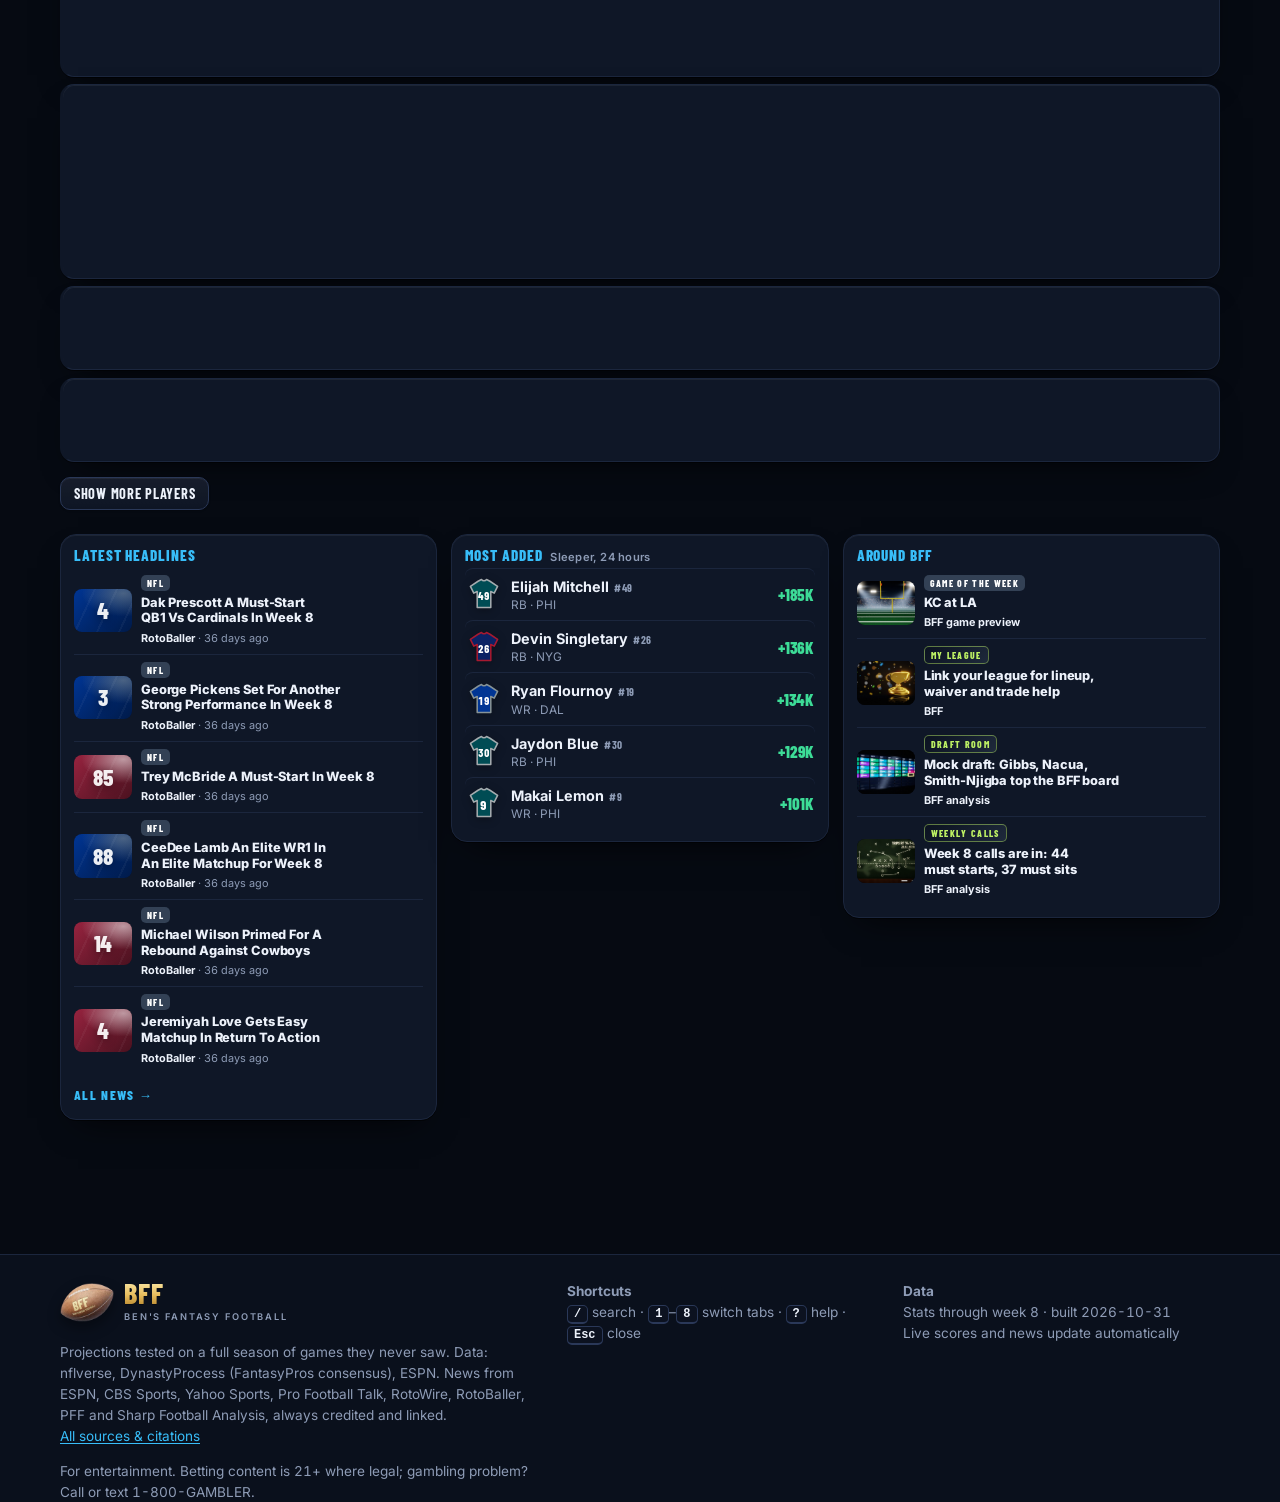
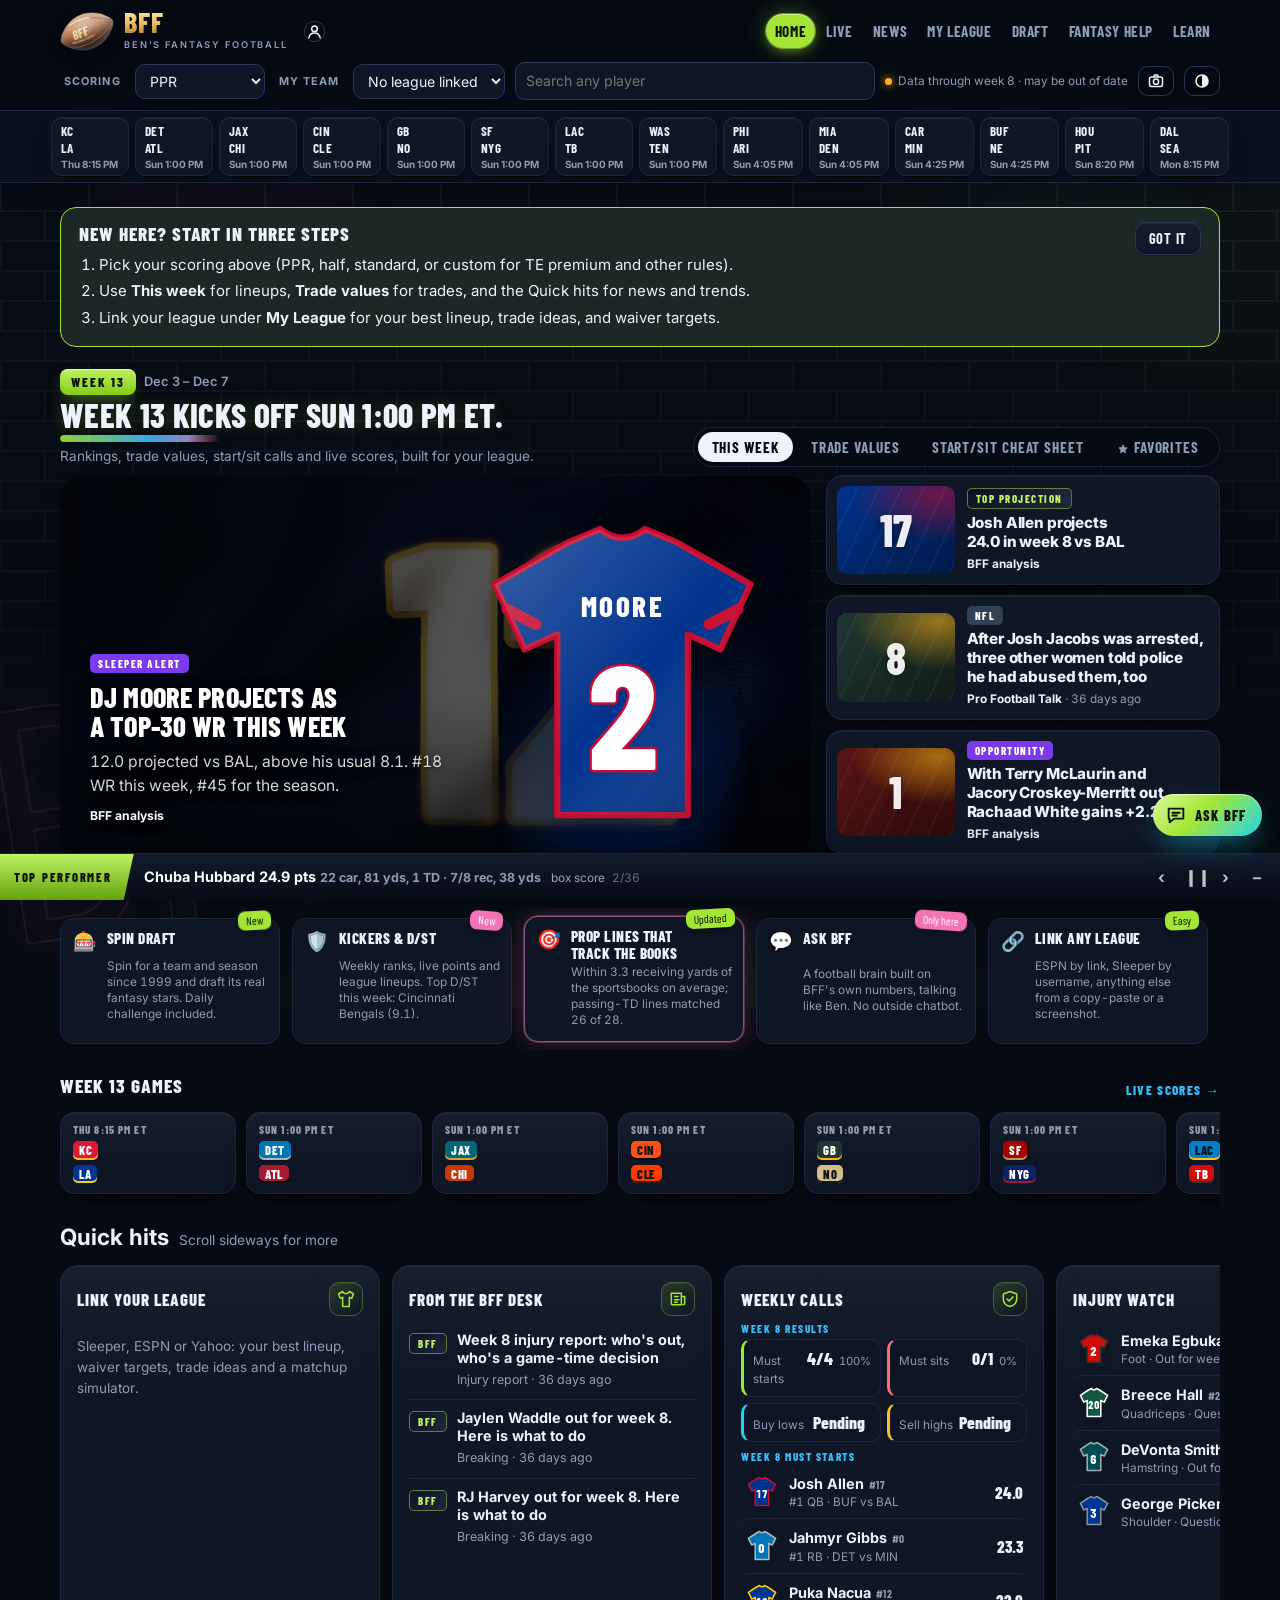
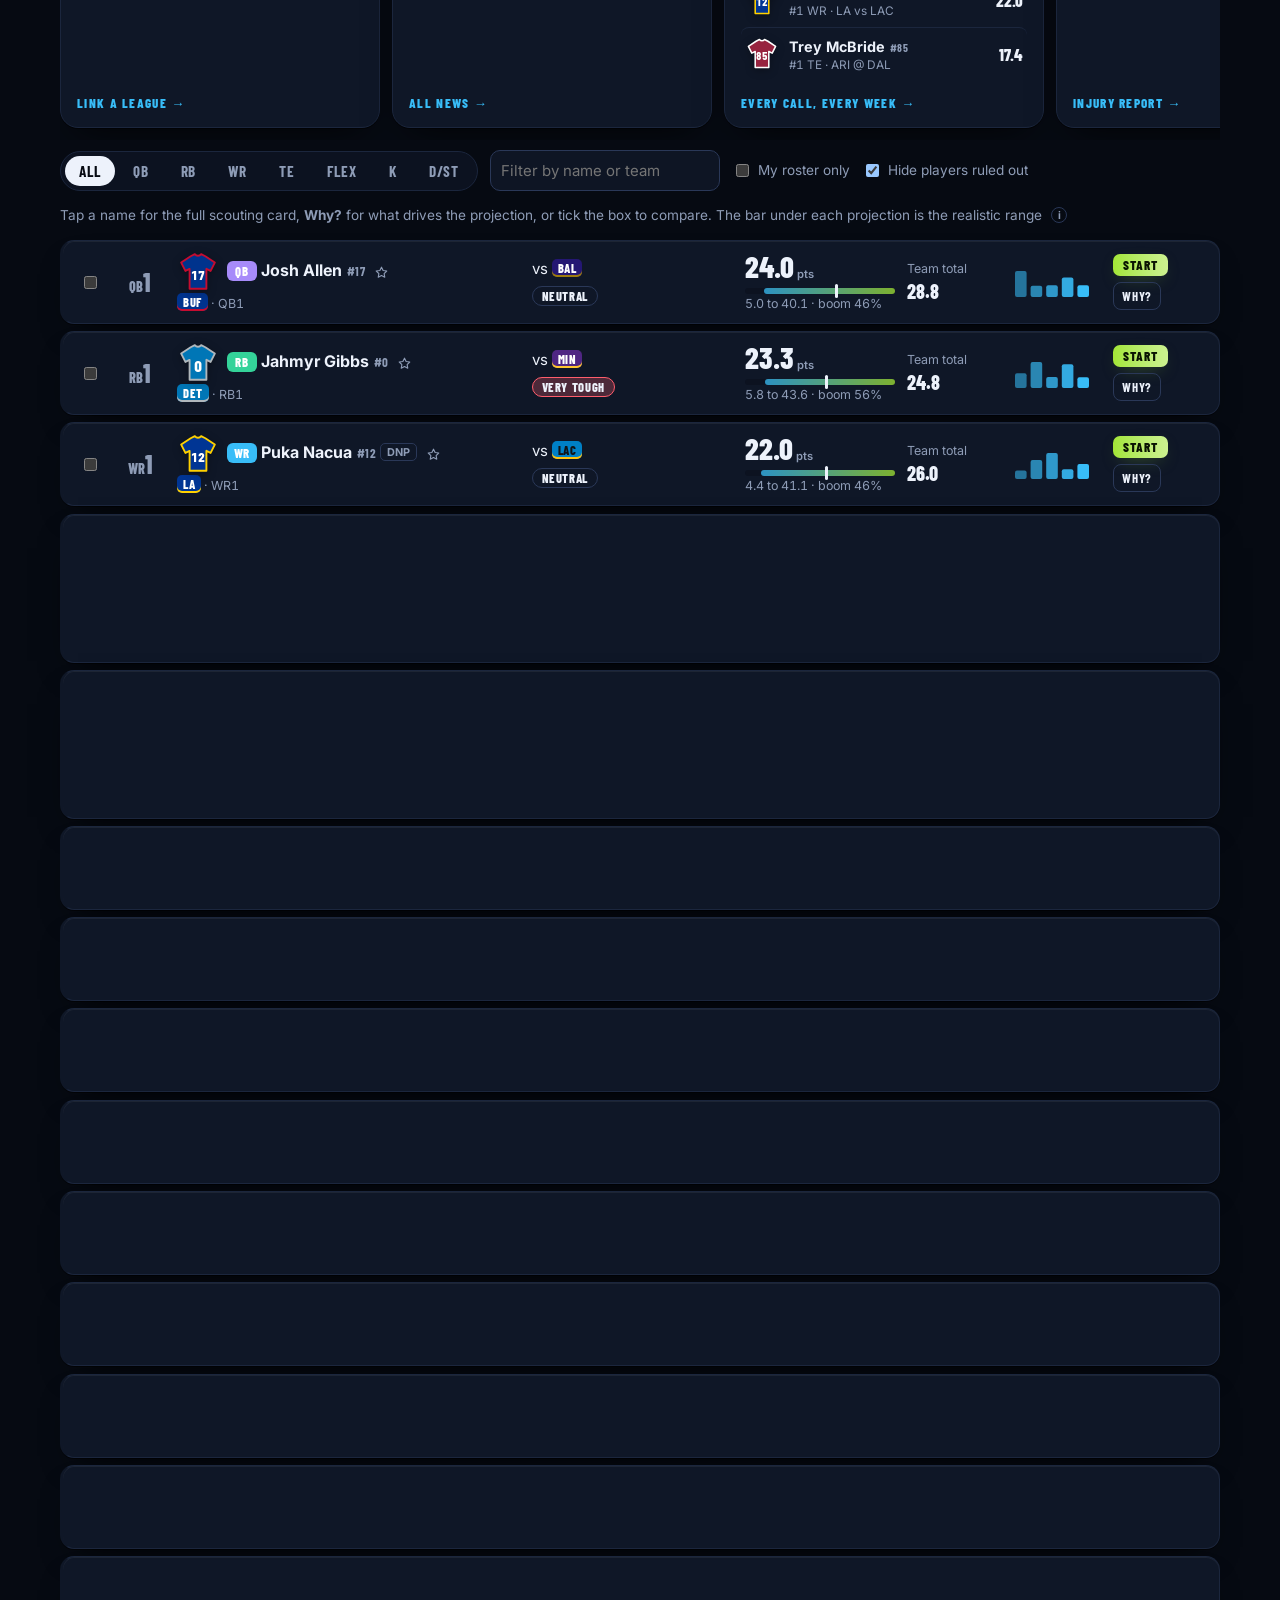
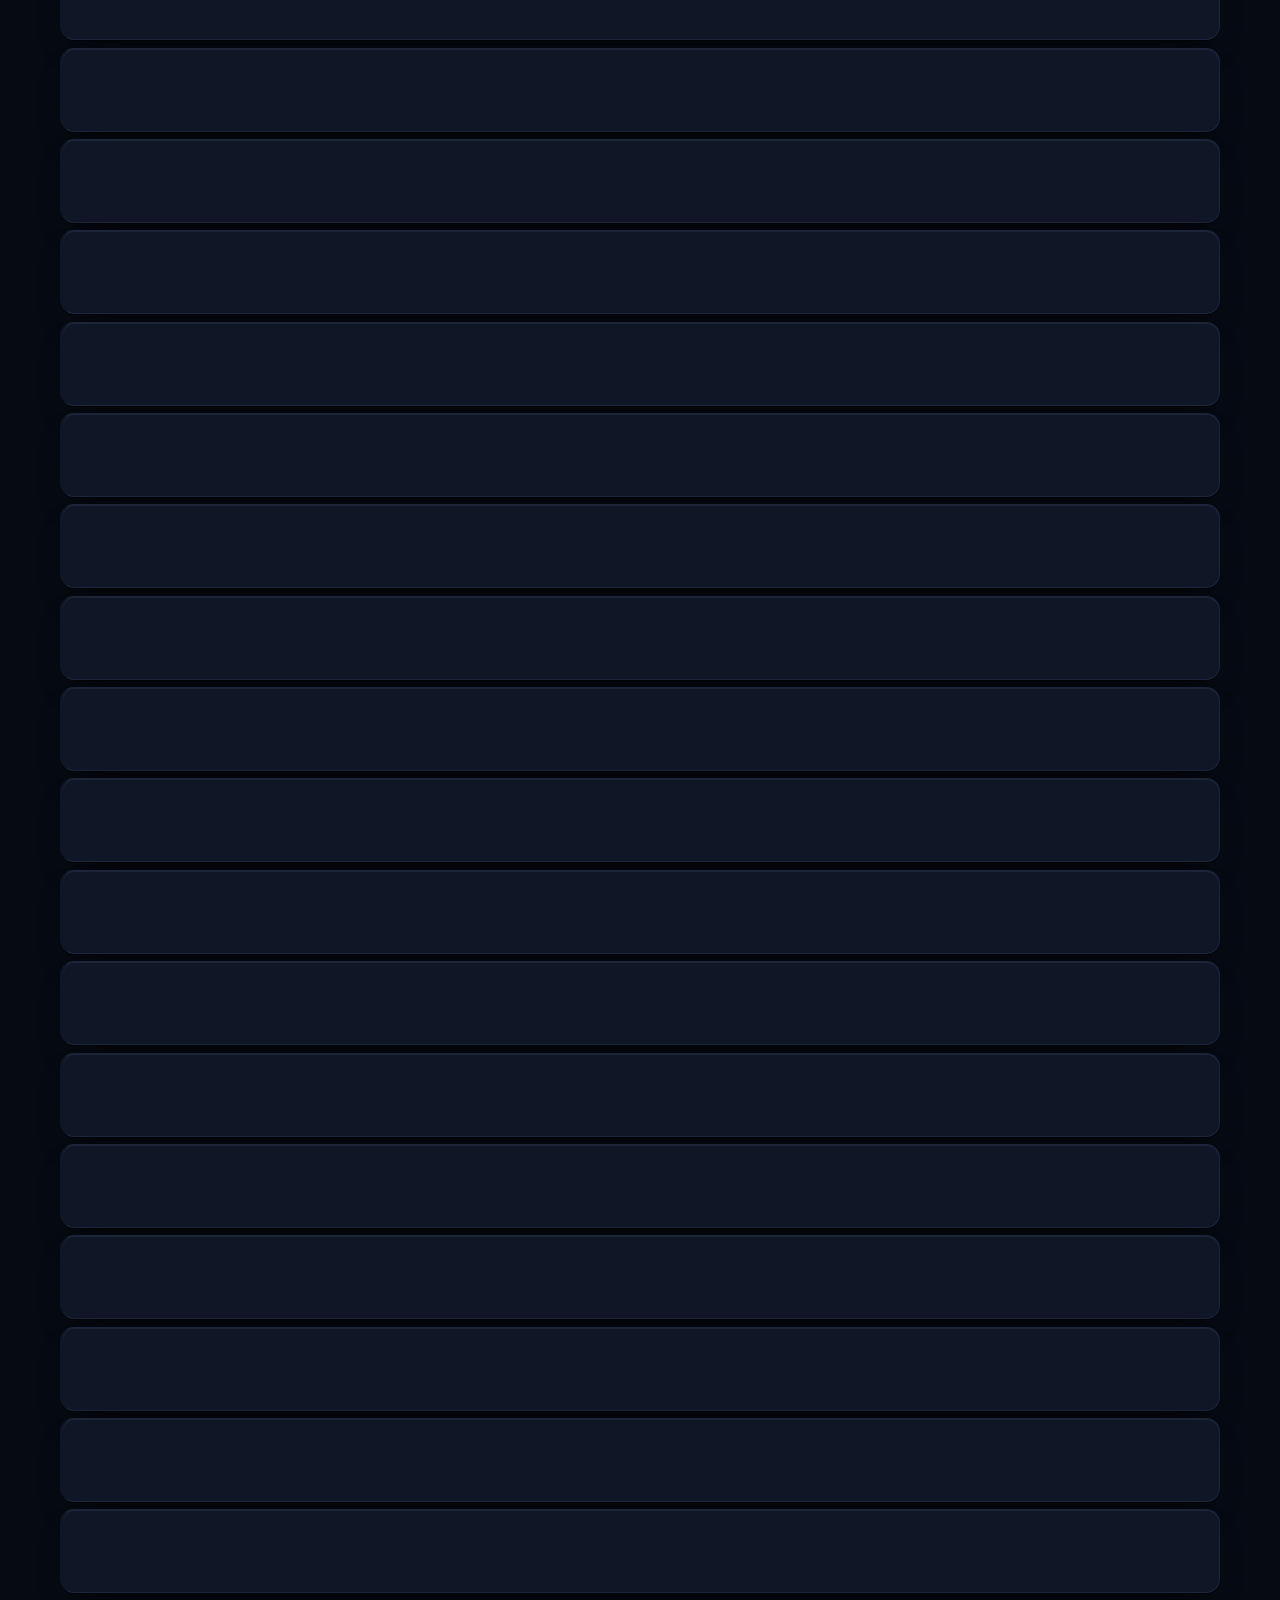
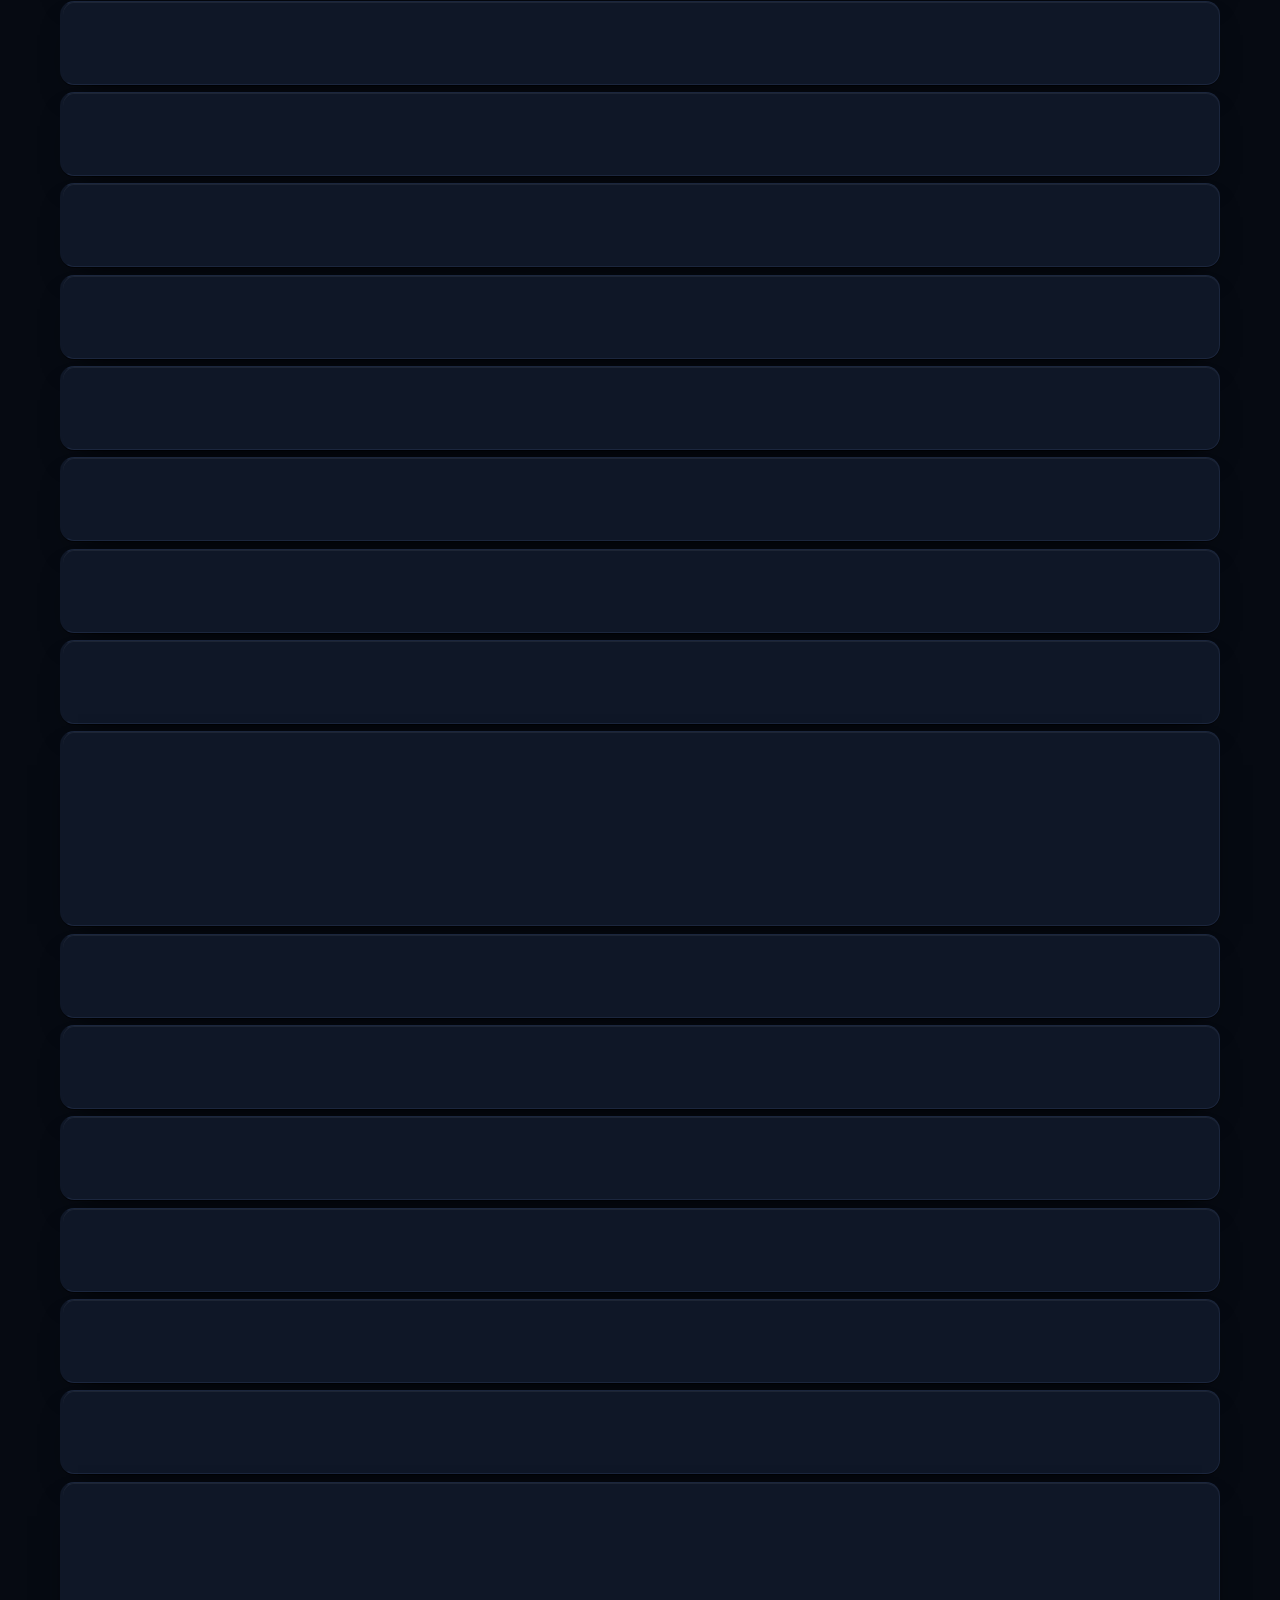
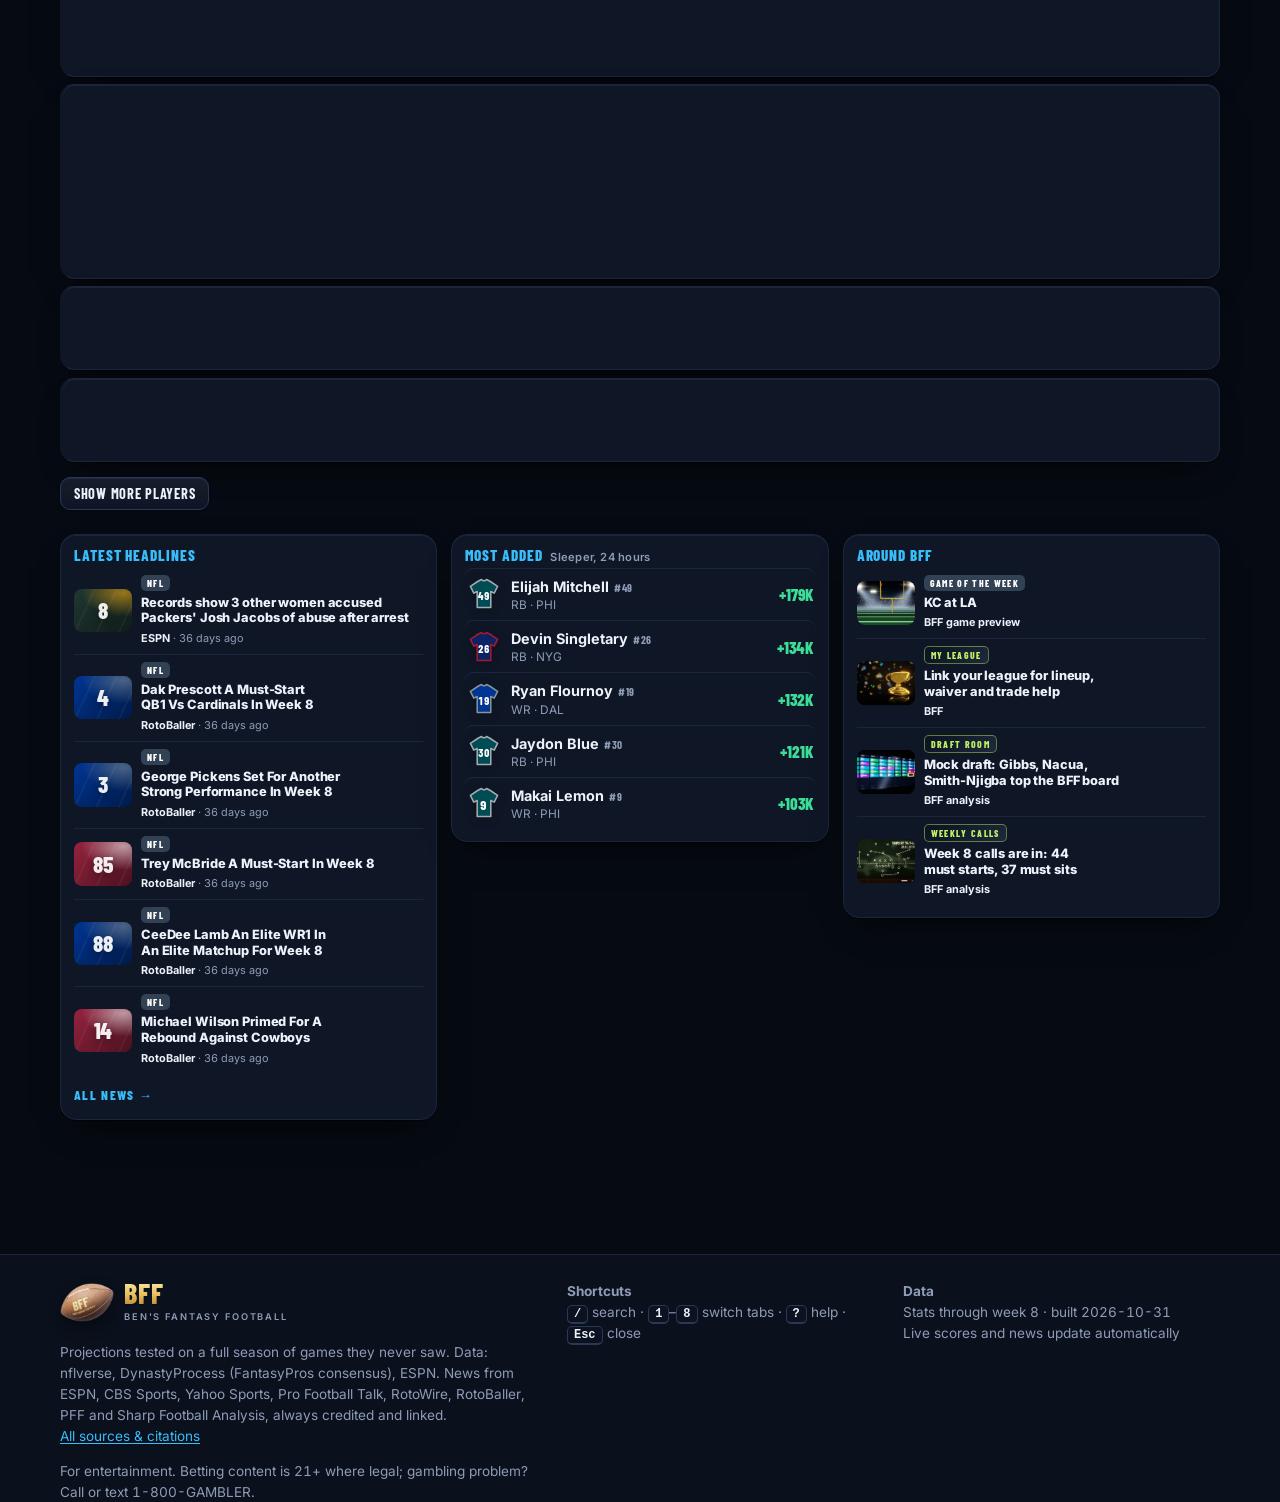
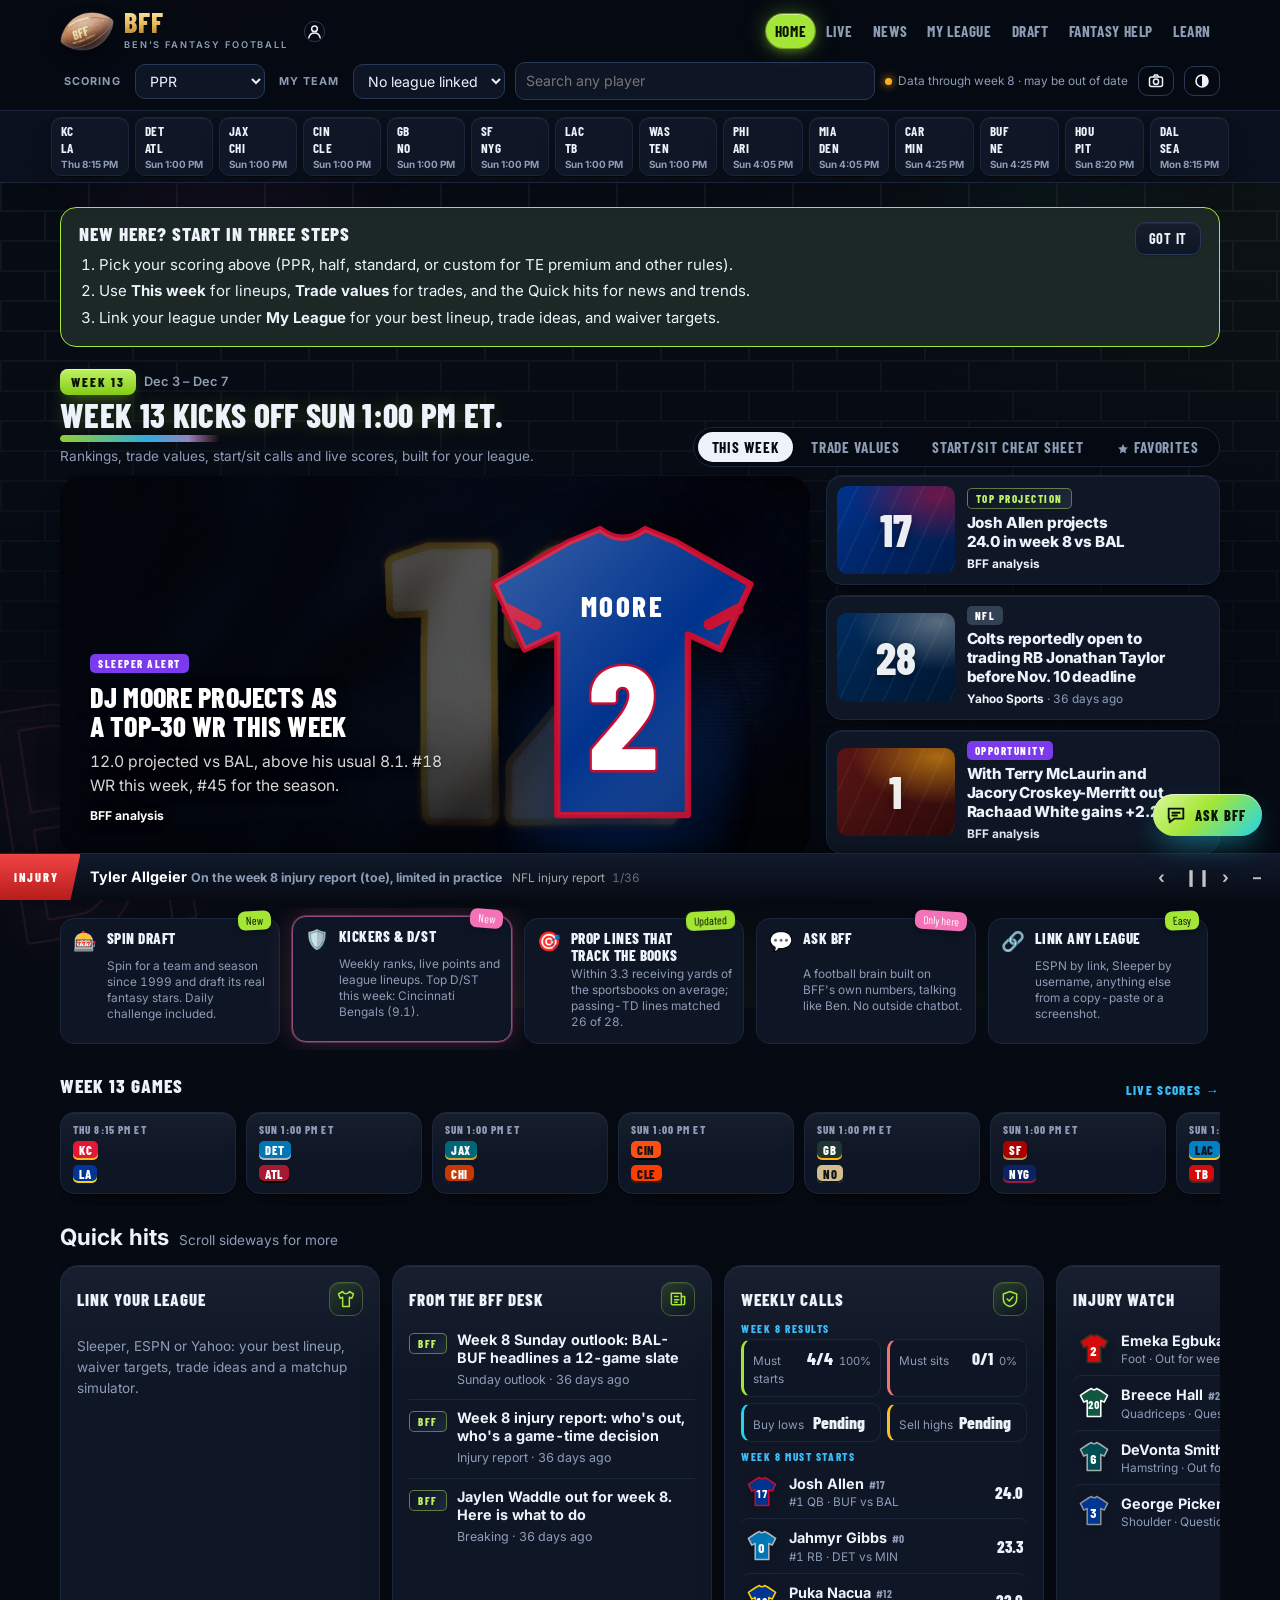
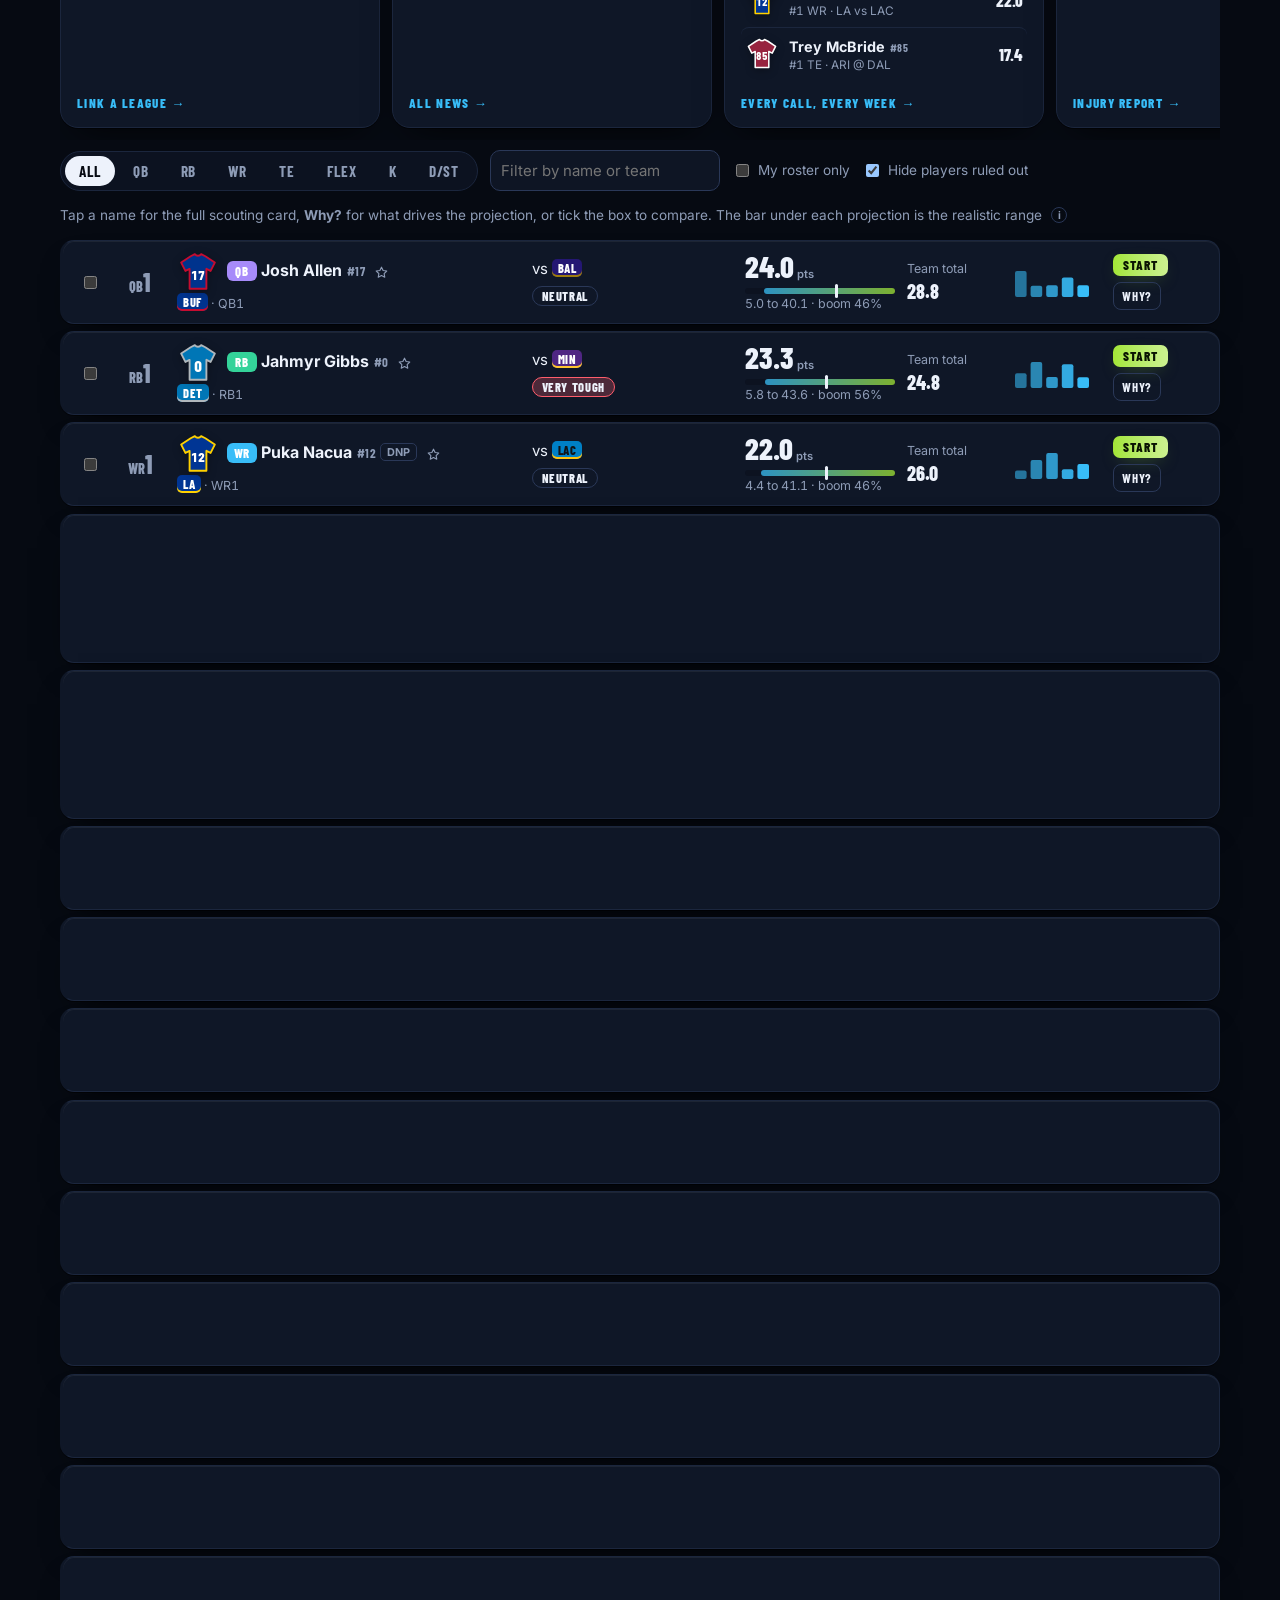
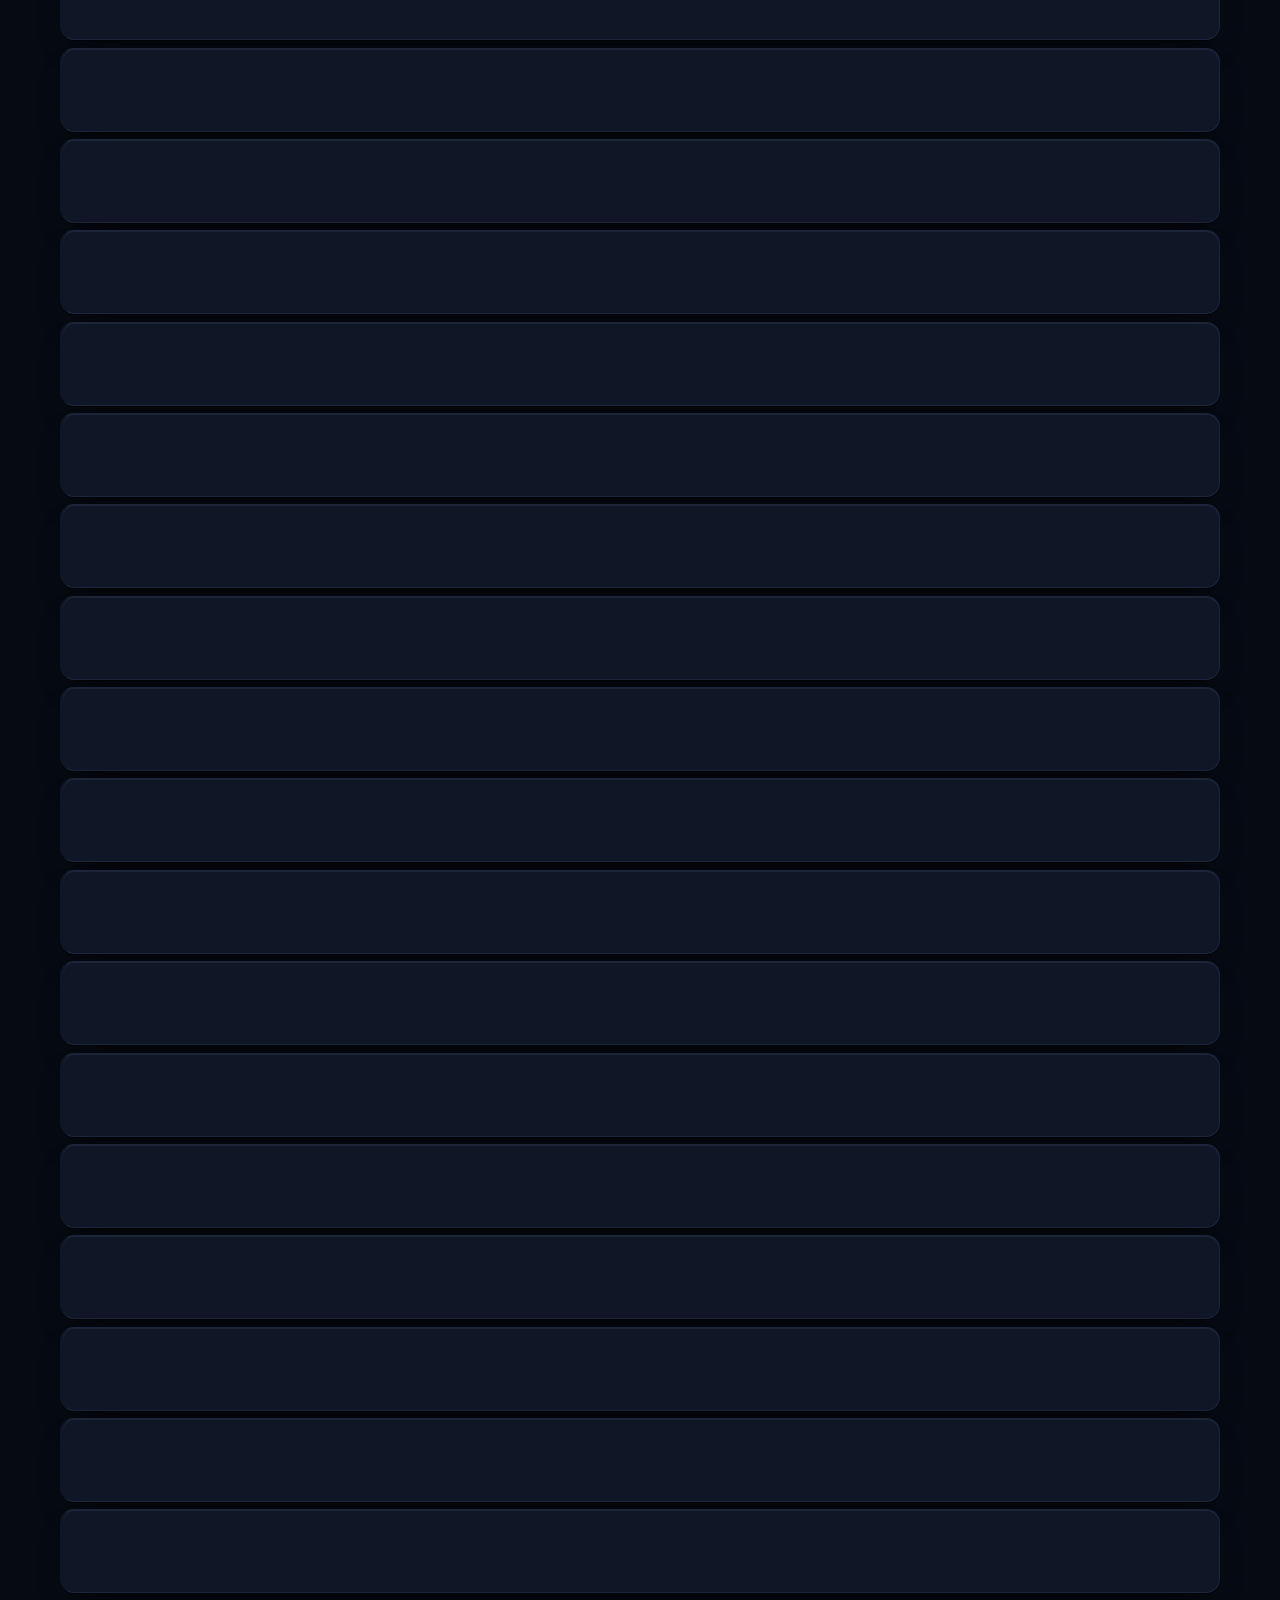
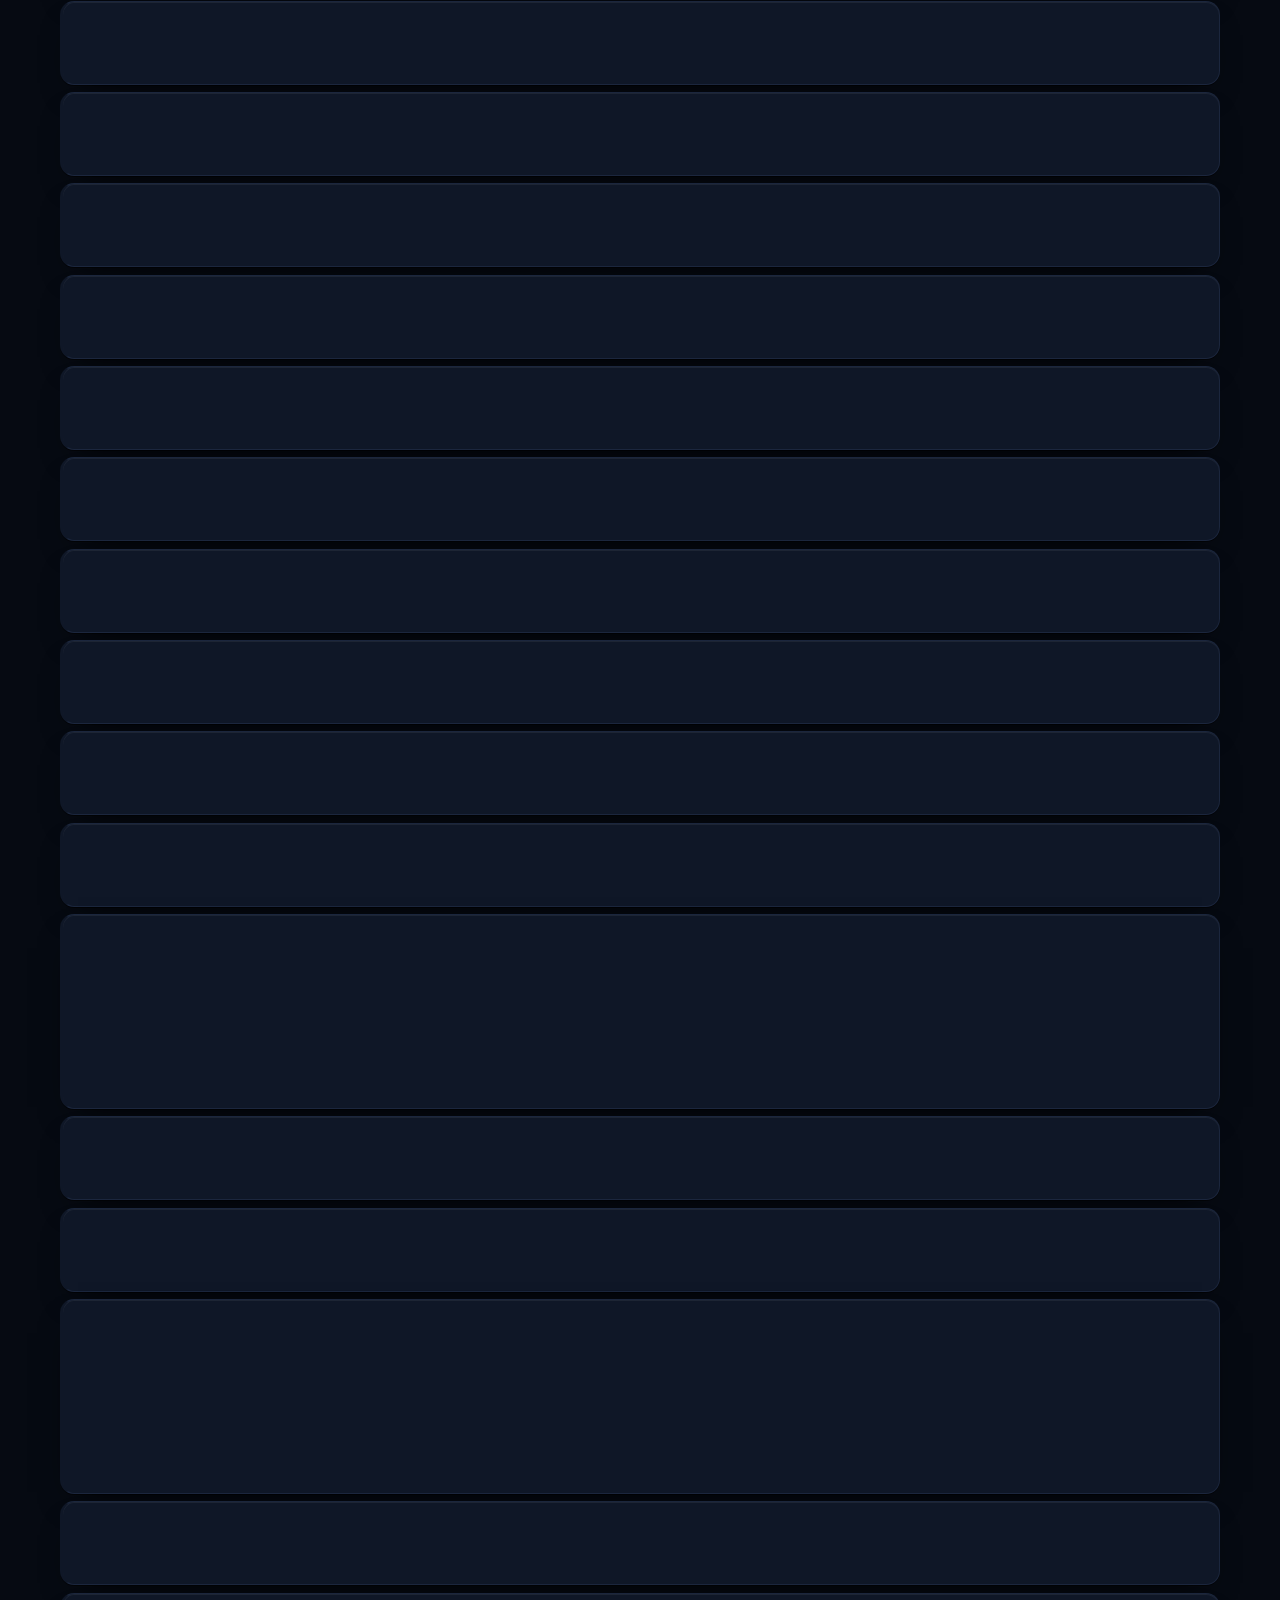
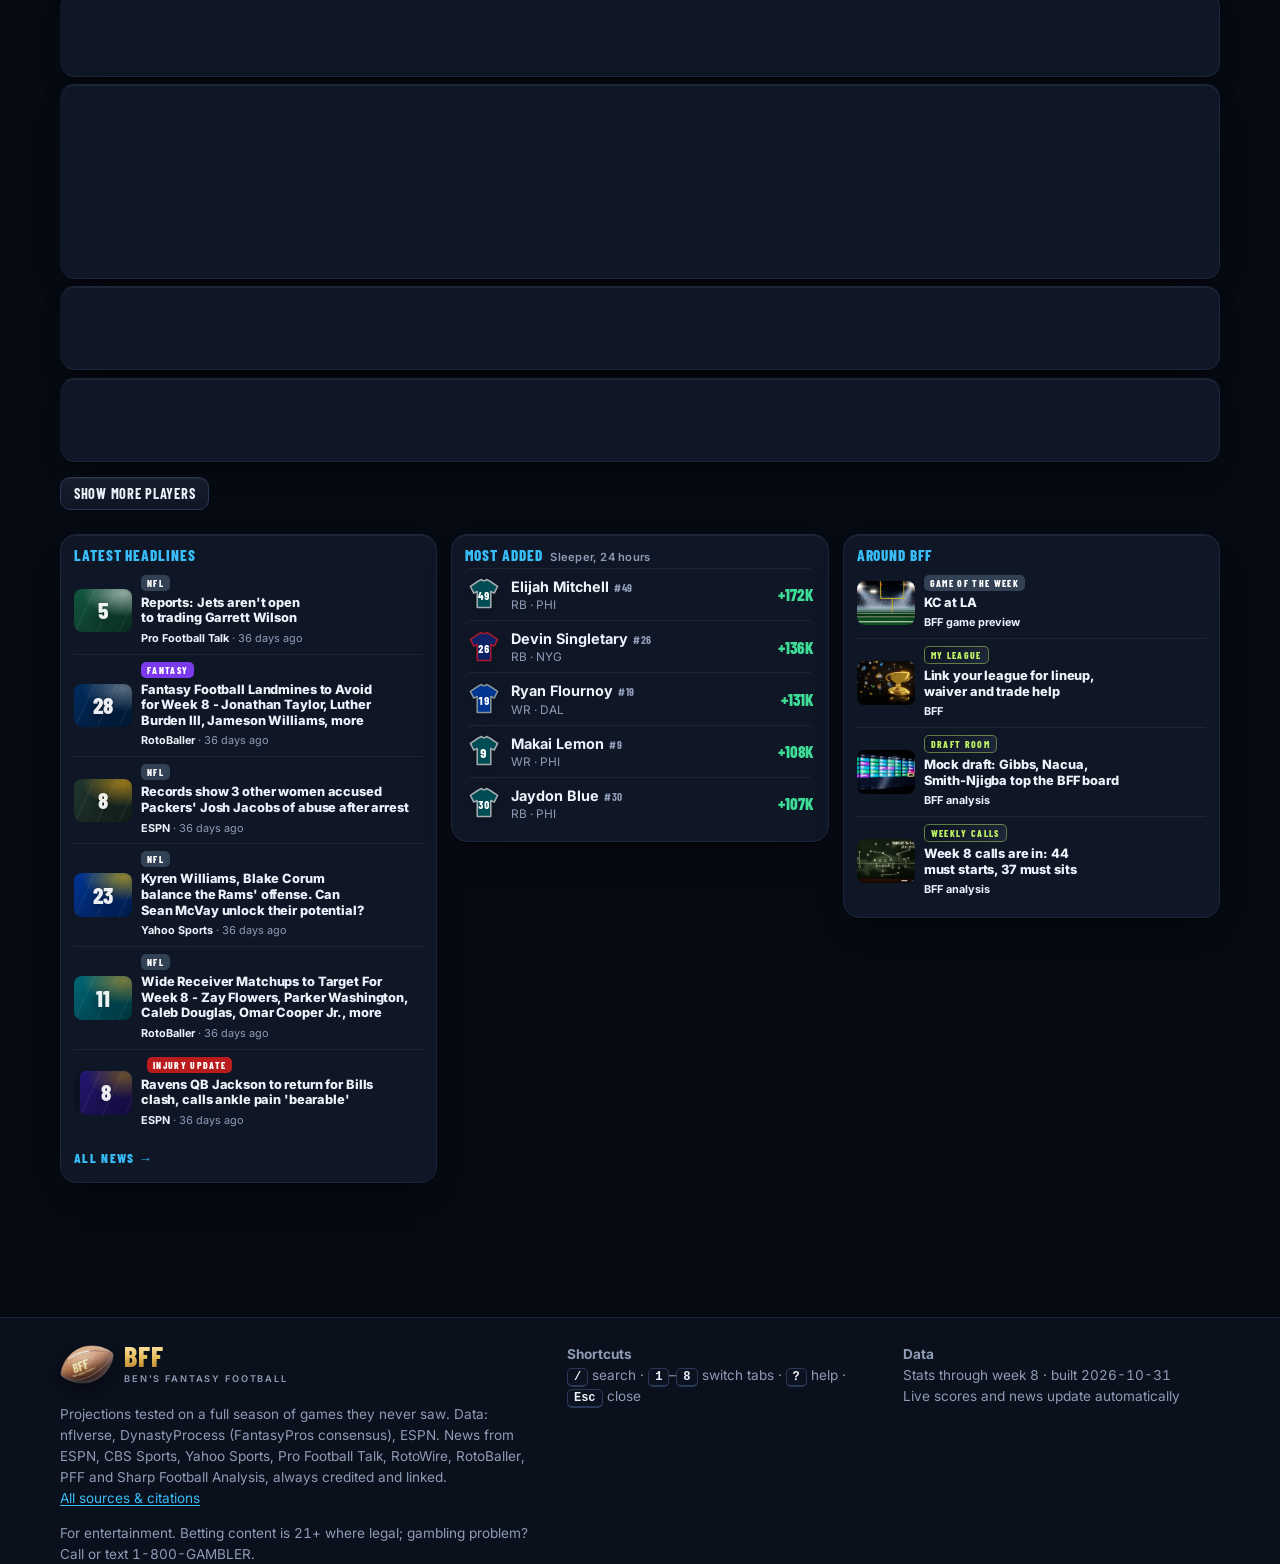
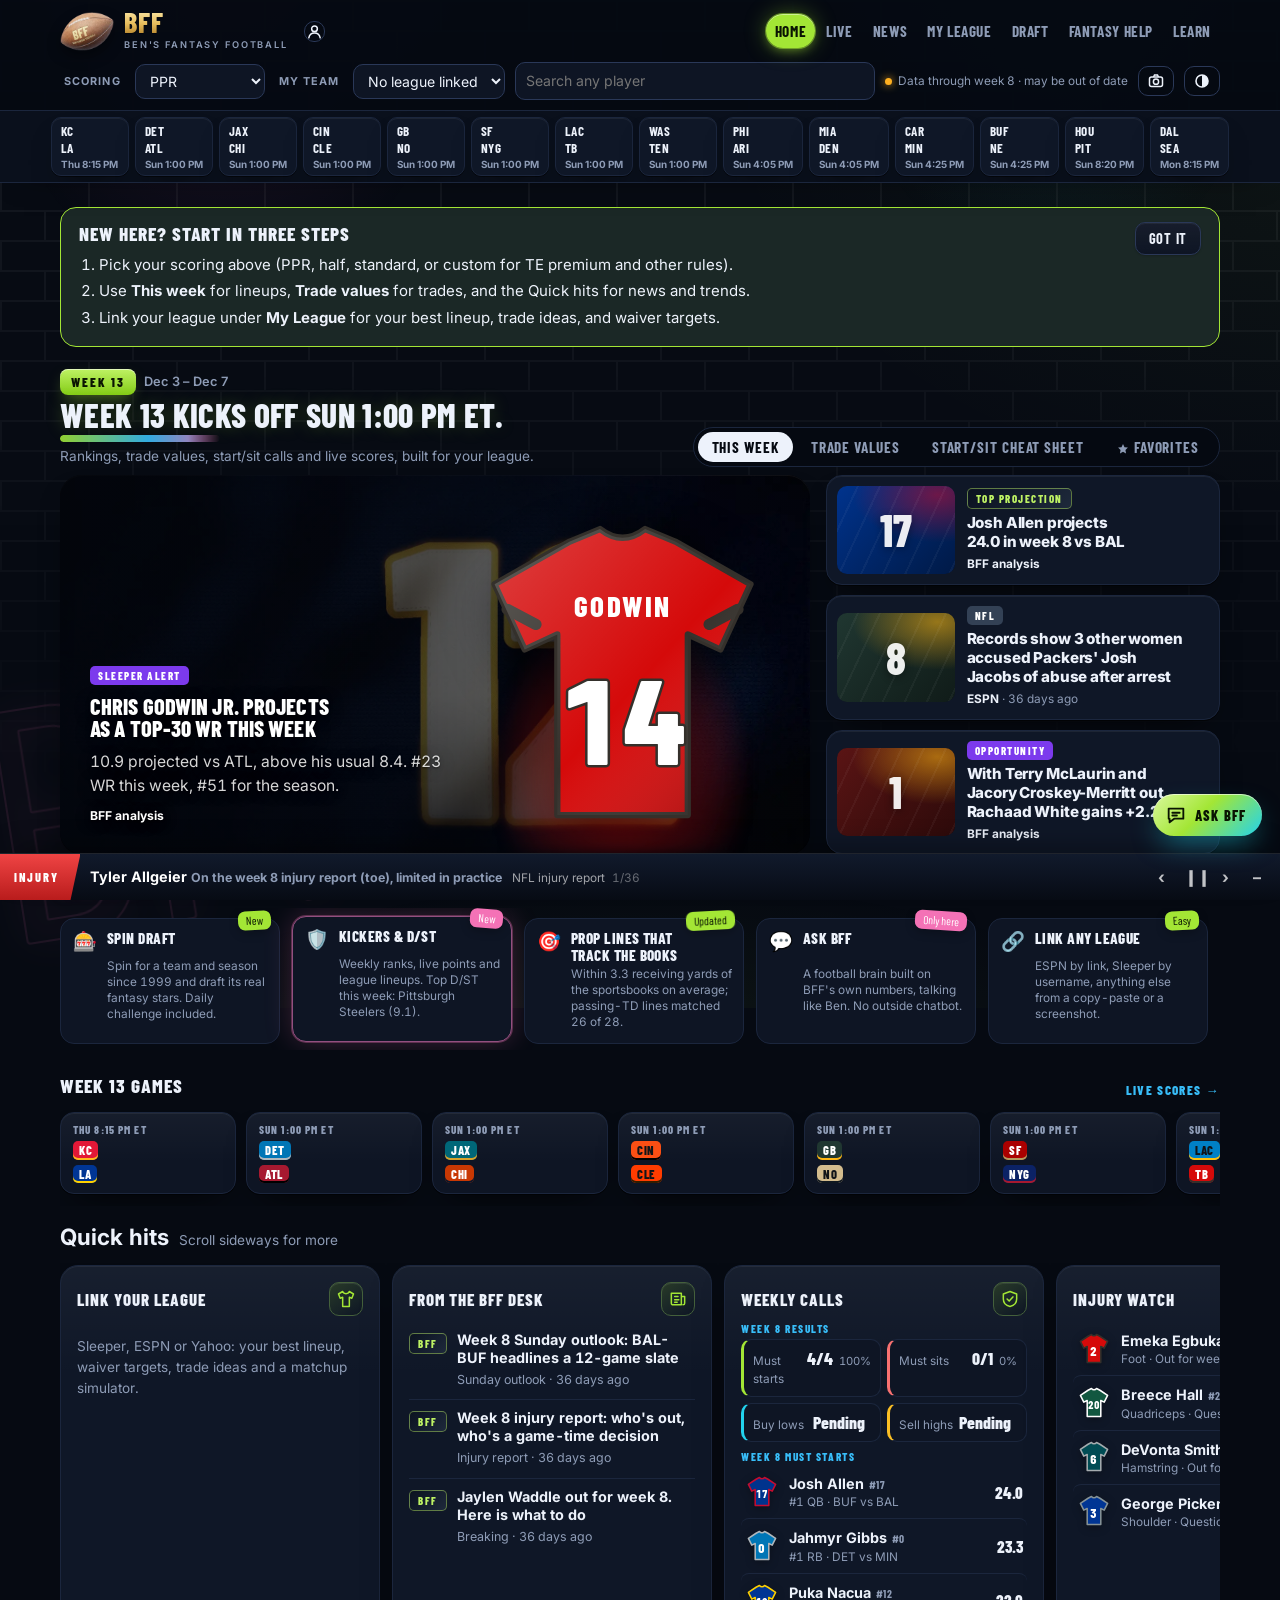
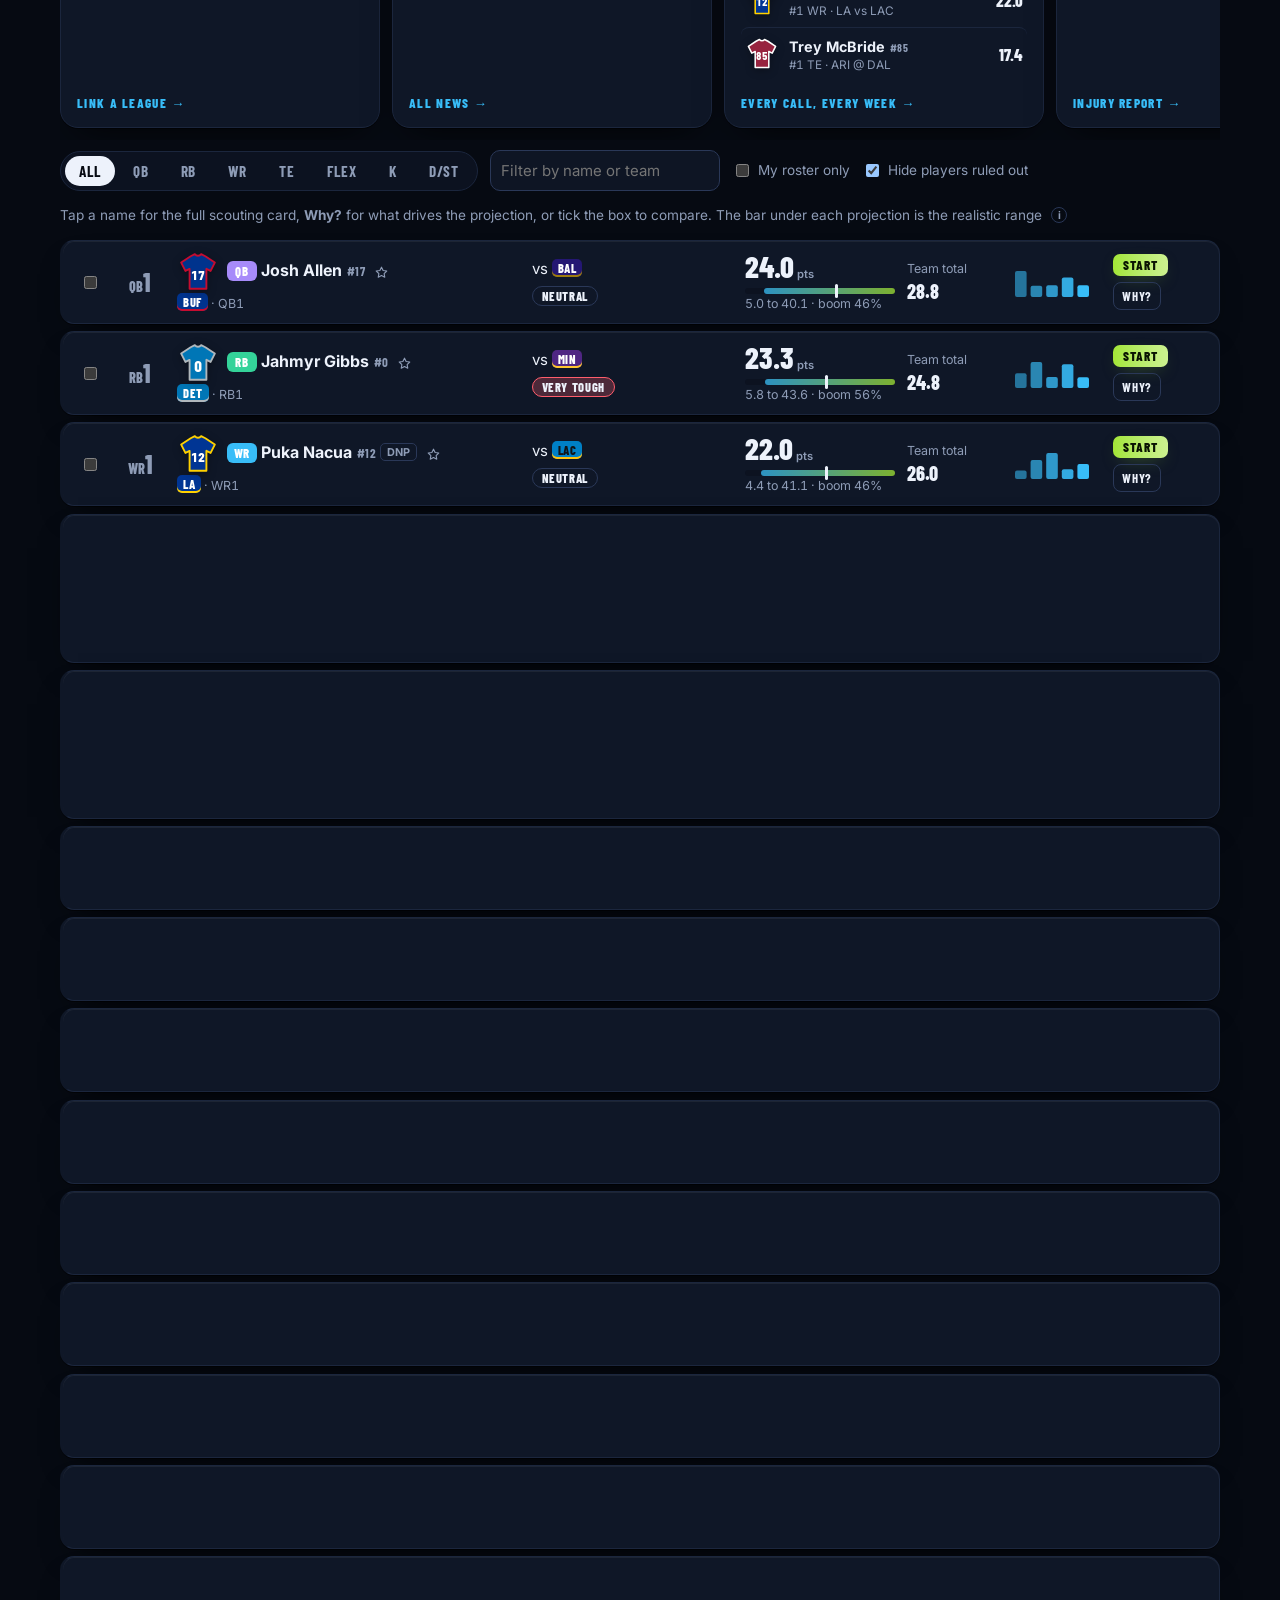
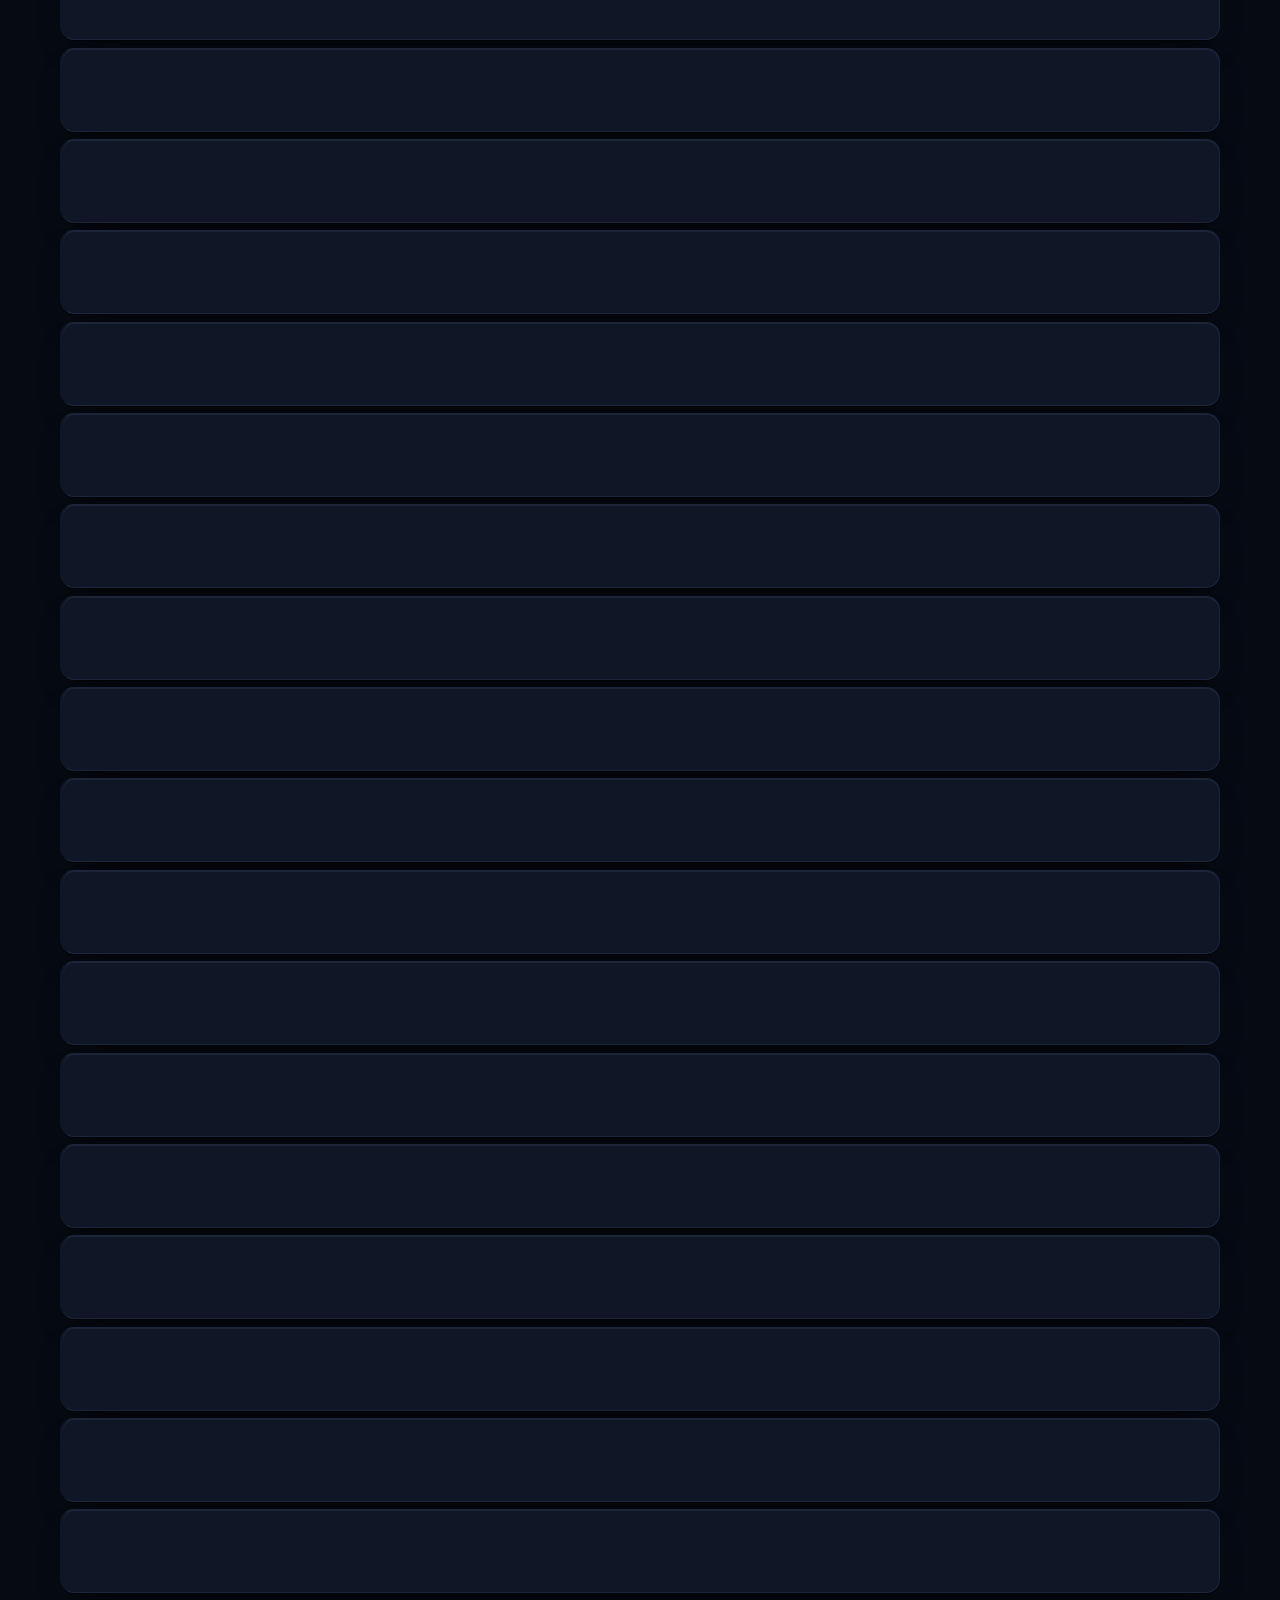
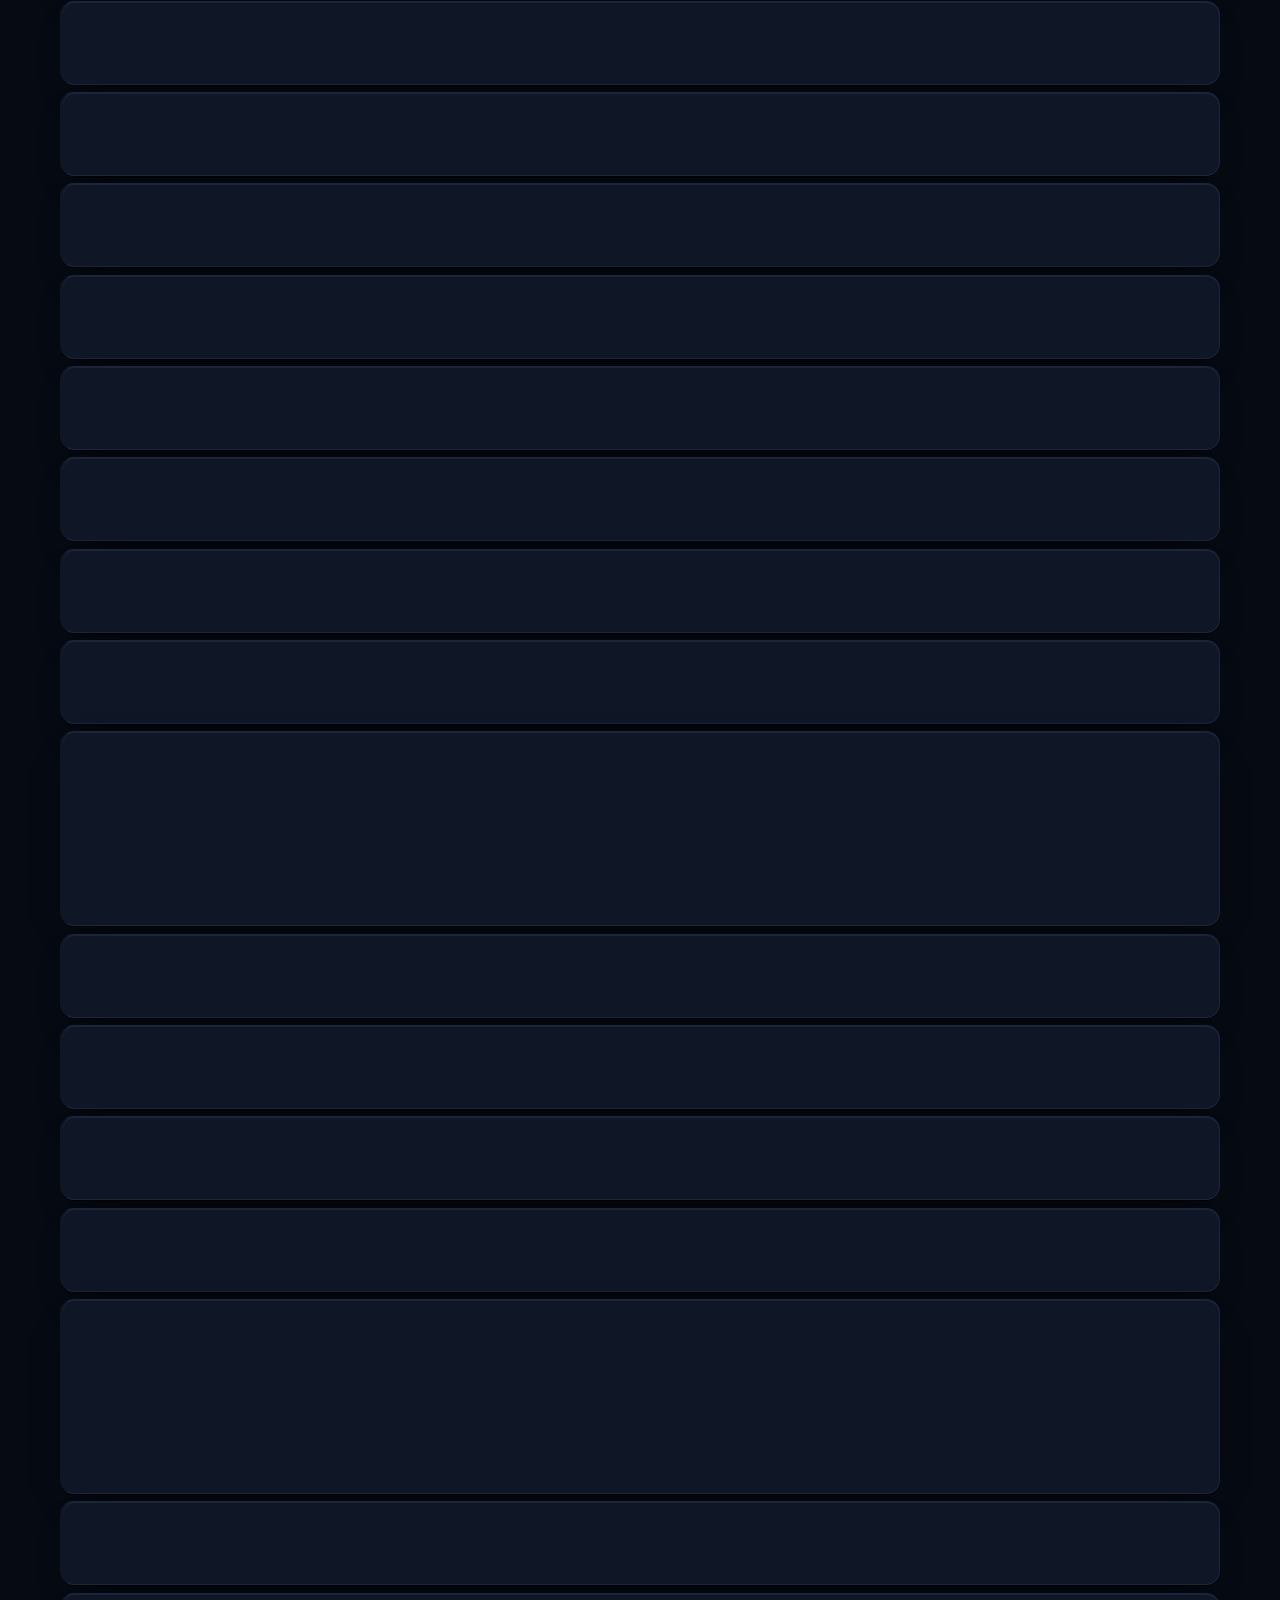
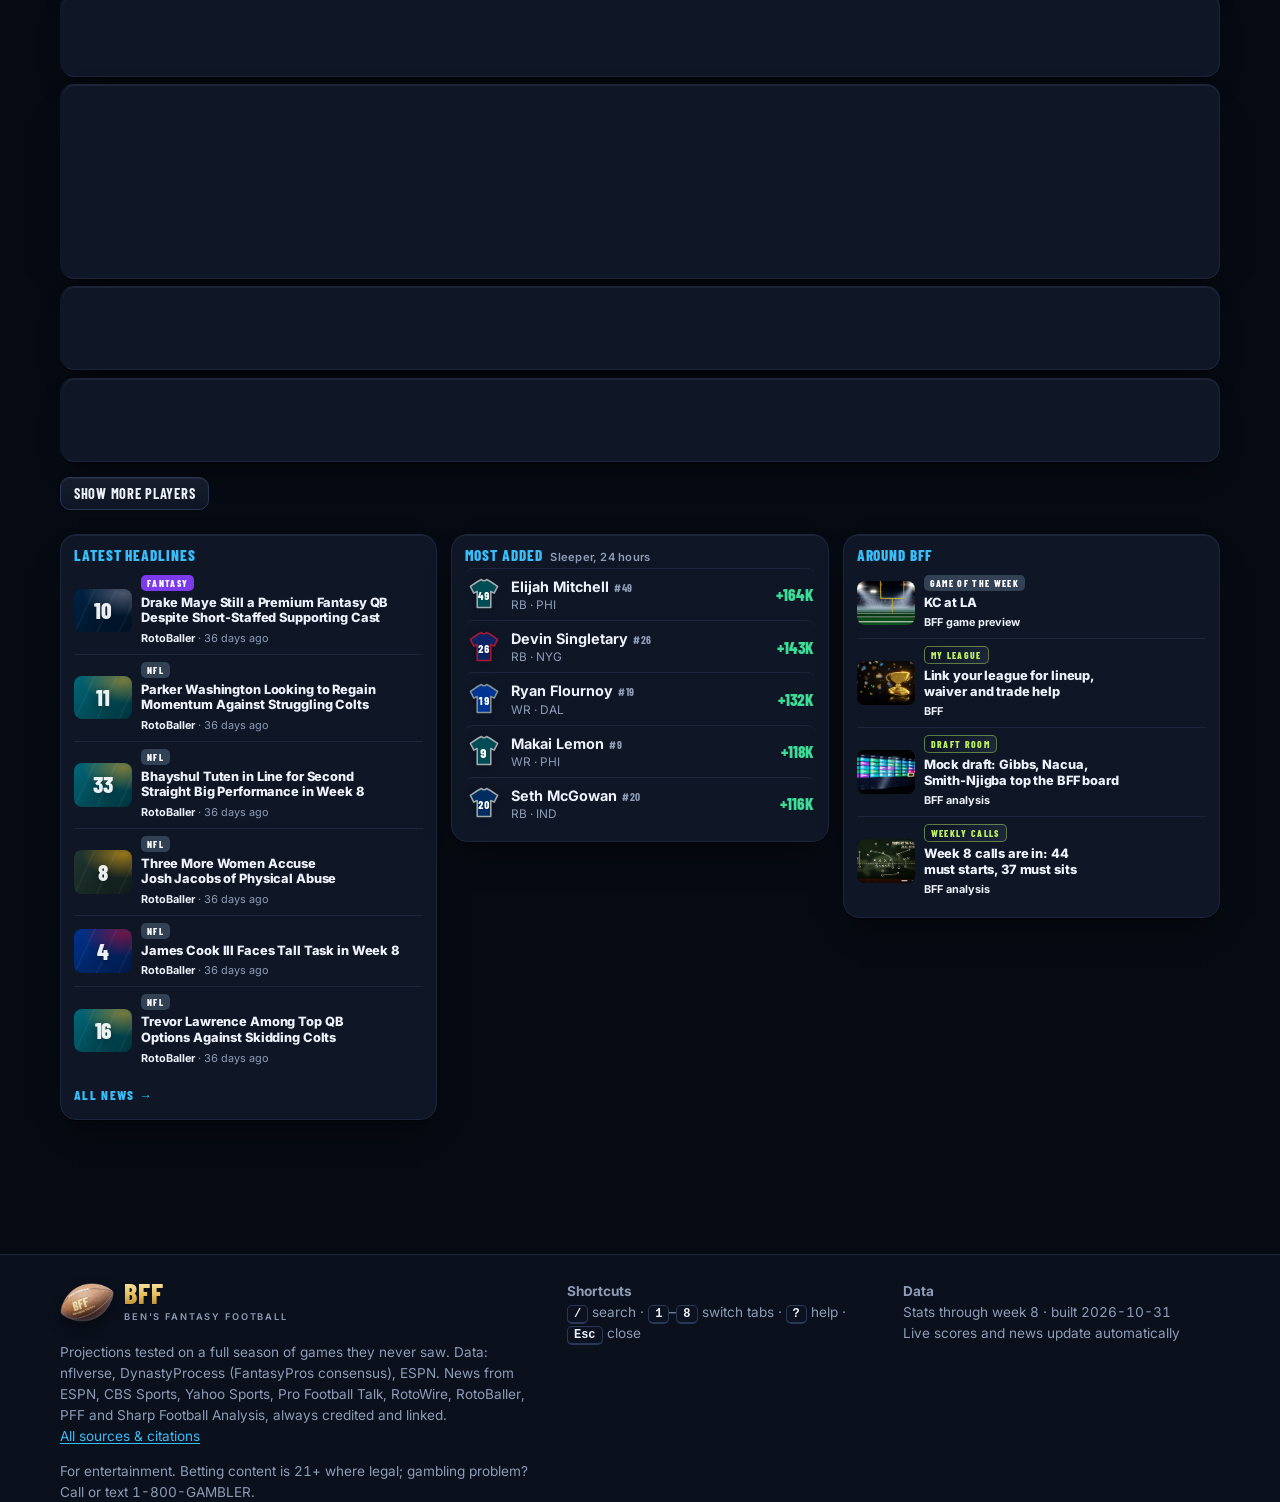
